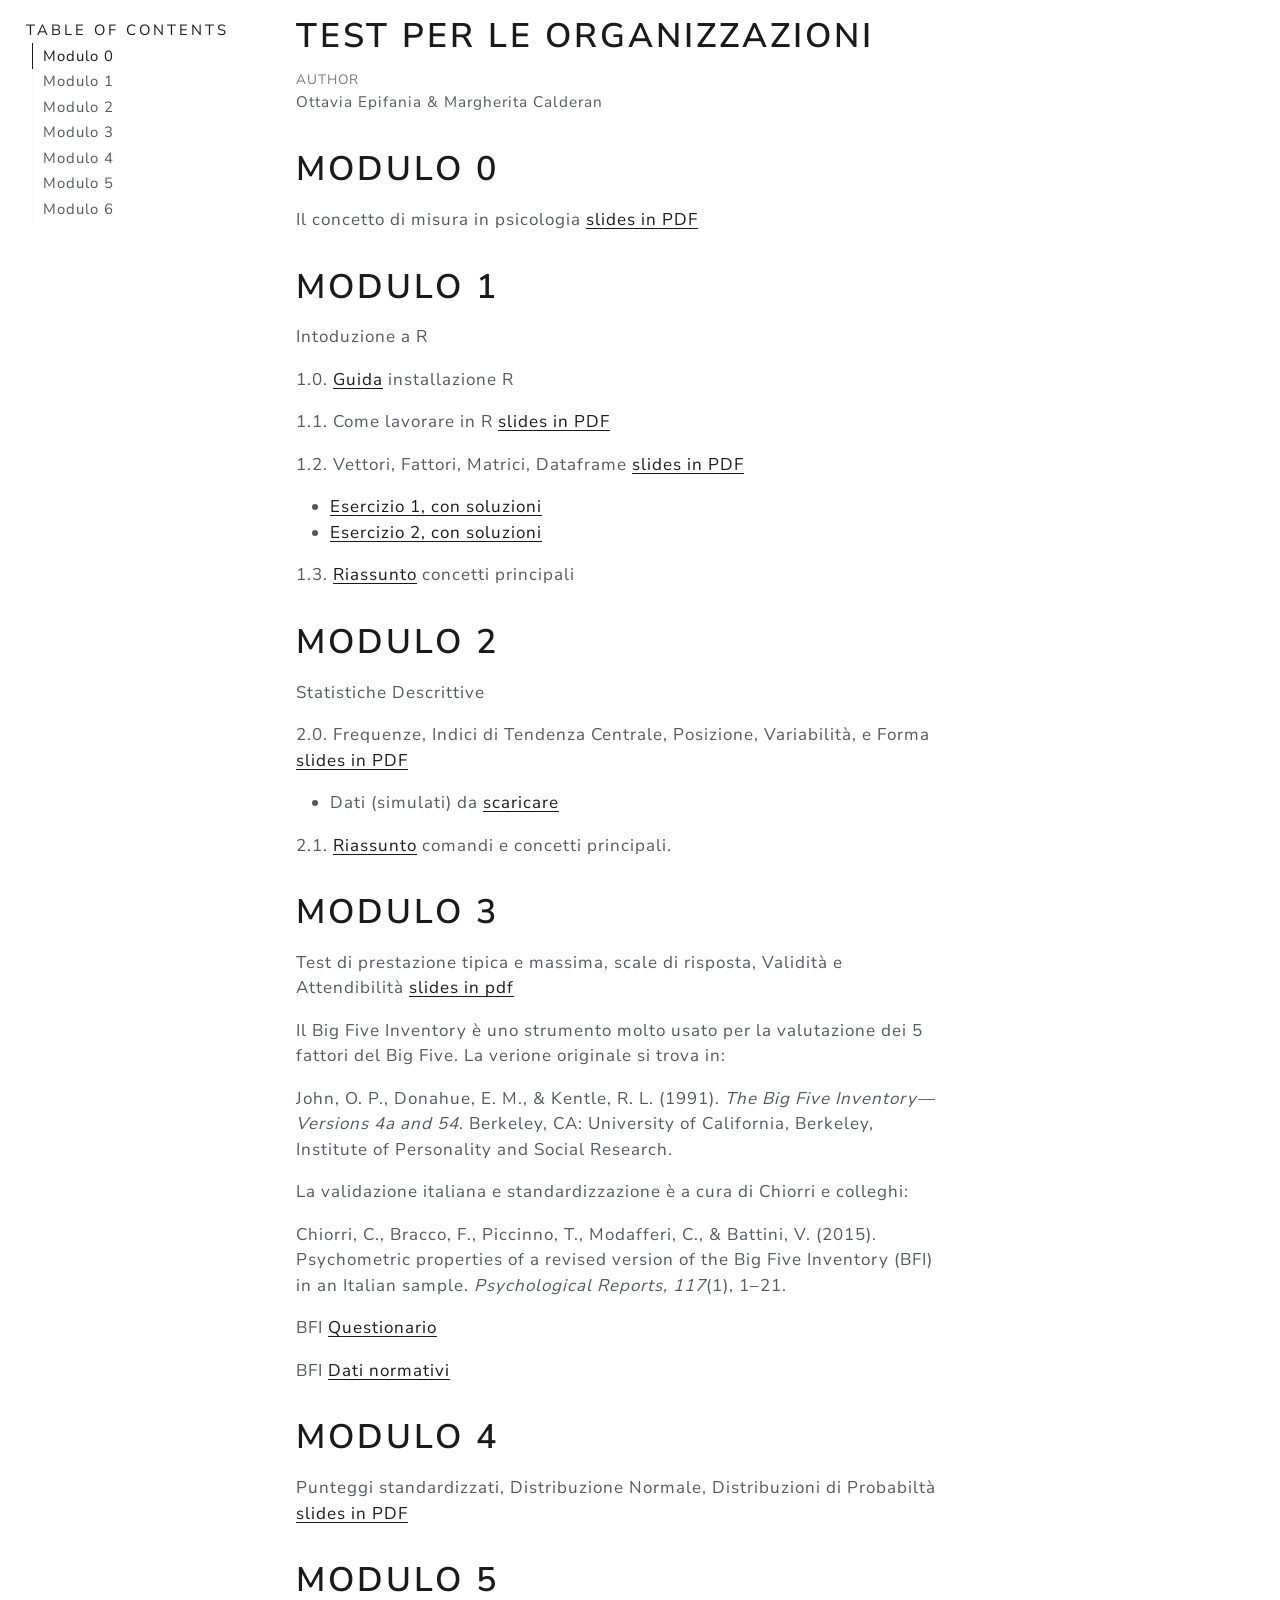
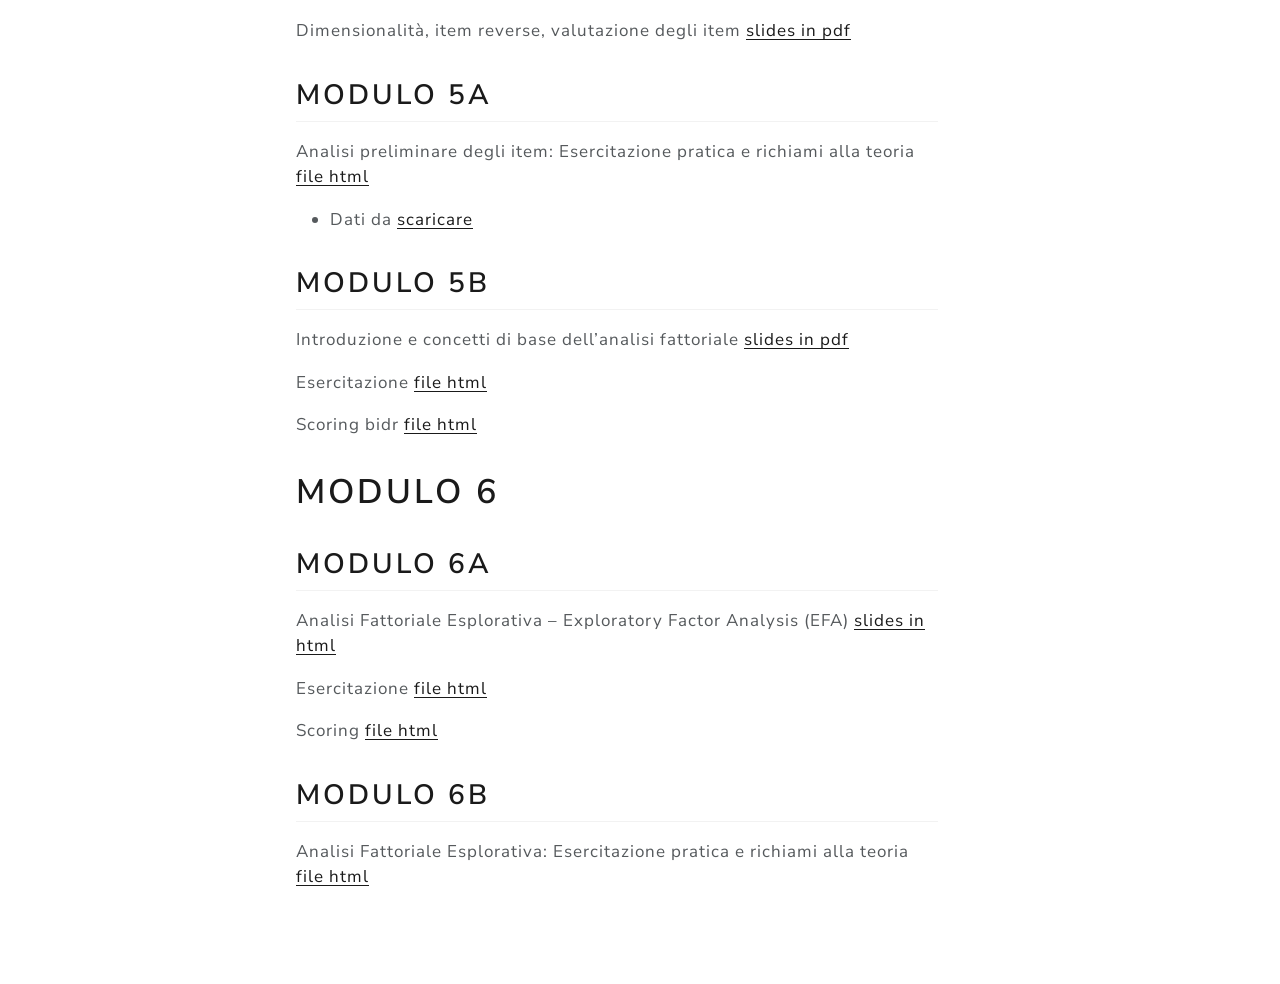
==== index.html @ 5f412c74 "add les 06b" ====
<!DOCTYPE html>
<html xmlns="http://www.w3.org/1999/xhtml" lang="en" xml:lang="en"><head>

<meta charset="utf-8">
<meta name="generator" content="quarto-1.7.32">

<meta name="viewport" content="width=device-width, initial-scale=1.0, user-scalable=yes">

<meta name="author" content="Ottavia Epifania &amp; Margherita Calderan">

<title>Test per le organizzazioni</title>
<style>
code{white-space: pre-wrap;}
span.smallcaps{font-variant: small-caps;}
div.columns{display: flex; gap: min(4vw, 1.5em);}
div.column{flex: auto; overflow-x: auto;}
div.hanging-indent{margin-left: 1.5em; text-indent: -1.5em;}
ul.task-list{list-style: none;}
ul.task-list li input[type="checkbox"] {
width: 0.8em;
margin: 0 0.8em 0.2em -1em;  vertical-align: middle;
}
</style>


<script>/*!
 * clipboard.js v2.0.11
 * https://clipboardjs.com/
 *
 * Licensed MIT © Zeno Rocha
 */
!function(t,e){"object"==typeof exports&&"object"==typeof module?module.exports=e():"function"==typeof define&&define.amd?define([],e):"object"==typeof exports?exports.ClipboardJS=e():t.ClipboardJS=e()}(this,function(){return n={686:function(t,e,n){"use strict";n.d(e,{default:function(){return b}});var e=n(279),i=n.n(e),e=n(370),u=n.n(e),e=n(817),r=n.n(e);function c(t){try{return document.execCommand(t)}catch(t){return}}var a=function(t){t=r()(t);return c("cut"),t};function o(t,e){var n,o,t=(n=t,o="rtl"===document.documentElement.getAttribute("dir"),(t=document.createElement("textarea")).style.fontSize="12pt",t.style.border="0",t.style.padding="0",t.style.margin="0",t.style.position="absolute",t.style[o?"right":"left"]="-9999px",o=window.pageYOffset||document.documentElement.scrollTop,t.style.top="".concat(o,"px"),t.setAttribute("readonly",""),t.value=n,t);return e.container.appendChild(t),e=r()(t),c("copy"),t.remove(),e}var f=function(t){var e=1<arguments.length&&void 0!==arguments[1]?arguments[1]:{container:document.body},n="";return"string"==typeof t?n=o(t,e):t instanceof HTMLInputElement&&!["text","search","url","tel","password"].includes(null==t?void 0:t.type)?n=o(t.value,e):(n=r()(t),c("copy")),n};function l(t){return(l="function"==typeof Symbol&&"symbol"==typeof Symbol.iterator?function(t){return typeof t}:function(t){return t&&"function"==typeof Symbol&&t.constructor===Symbol&&t!==Symbol.prototype?"symbol":typeof t})(t)}var s=function(){var t=0<arguments.length&&void 0!==arguments[0]?arguments[0]:{},e=t.action,n=void 0===e?"copy":e,o=t.container,e=t.target,t=t.text;if("copy"!==n&&"cut"!==n)throw new Error('Invalid "action" value, use either "copy" or "cut"');if(void 0!==e){if(!e||"object"!==l(e)||1!==e.nodeType)throw new Error('Invalid "target" value, use a valid Element');if("copy"===n&&e.hasAttribute("disabled"))throw new Error('Invalid "target" attribute. Please use "readonly" instead of "disabled" attribute');if("cut"===n&&(e.hasAttribute("readonly")||e.hasAttribute("disabled")))throw new Error('Invalid "target" attribute. You can\'t cut text from elements with "readonly" or "disabled" attributes')}return t?f(t,{container:o}):e?"cut"===n?a(e):f(e,{container:o}):void 0};function p(t){return(p="function"==typeof Symbol&&"symbol"==typeof Symbol.iterator?function(t){return typeof t}:function(t){return t&&"function"==typeof Symbol&&t.constructor===Symbol&&t!==Symbol.prototype?"symbol":typeof t})(t)}function d(t,e){for(var n=0;n<e.length;n++){var o=e[n];o.enumerable=o.enumerable||!1,o.configurable=!0,"value"in o&&(o.writable=!0),Object.defineProperty(t,o.key,o)}}function y(t,e){return(y=Object.setPrototypeOf||function(t,e){return t.__proto__=e,t})(t,e)}function h(n){var o=function(){if("undefined"==typeof Reflect||!Reflect.construct)return!1;if(Reflect.construct.sham)return!1;if("function"==typeof Proxy)return!0;try{return Date.prototype.toString.call(Reflect.construct(Date,[],function(){})),!0}catch(t){return!1}}();return function(){var t,e=v(n);return t=o?(t=v(this).constructor,Reflect.construct(e,arguments,t)):e.apply(this,arguments),e=this,!(t=t)||"object"!==p(t)&&"function"!=typeof t?function(t){if(void 0!==t)return t;throw new ReferenceError("this hasn't been initialised - super() hasn't been called")}(e):t}}function v(t){return(v=Object.setPrototypeOf?Object.getPrototypeOf:function(t){return t.__proto__||Object.getPrototypeOf(t)})(t)}function m(t,e){t="data-clipboard-".concat(t);if(e.hasAttribute(t))return e.getAttribute(t)}var b=function(){!function(t,e){if("function"!=typeof e&&null!==e)throw new TypeError("Super expression must either be null or a function");t.prototype=Object.create(e&&e.prototype,{constructor:{value:t,writable:!0,configurable:!0}}),e&&y(t,e)}(r,i());var t,e,n,o=h(r);function r(t,e){var n;return function(t){if(!(t instanceof r))throw new TypeError("Cannot call a class as a function")}(this),(n=o.call(this)).resolveOptions(e),n.listenClick(t),n}return t=r,n=[{key:"copy",value:function(t){var e=1<arguments.length&&void 0!==arguments[1]?arguments[1]:{container:document.body};return f(t,e)}},{key:"cut",value:function(t){return a(t)}},{key:"isSupported",value:function(){var t=0<arguments.length&&void 0!==arguments[0]?arguments[0]:["copy","cut"],t="string"==typeof t?[t]:t,e=!!document.queryCommandSupported;return t.forEach(function(t){e=e&&!!document.queryCommandSupported(t)}),e}}],(e=[{key:"resolveOptions",value:function(){var t=0<arguments.length&&void 0!==arguments[0]?arguments[0]:{};this.action="function"==typeof t.action?t.action:this.defaultAction,this.target="function"==typeof t.target?t.target:this.defaultTarget,this.text="function"==typeof t.text?t.text:this.defaultText,this.container="object"===p(t.container)?t.container:document.body}},{key:"listenClick",value:function(t){var e=this;this.listener=u()(t,"click",function(t){return e.onClick(t)})}},{key:"onClick",value:function(t){var e=t.delegateTarget||t.currentTarget,n=this.action(e)||"copy",t=s({action:n,container:this.container,target:this.target(e),text:this.text(e)});this.emit(t?"success":"error",{action:n,text:t,trigger:e,clearSelection:function(){e&&e.focus(),window.getSelection().removeAllRanges()}})}},{key:"defaultAction",value:function(t){return m("action",t)}},{key:"defaultTarget",value:function(t){t=m("target",t);if(t)return document.querySelector(t)}},{key:"defaultText",value:function(t){return m("text",t)}},{key:"destroy",value:function(){this.listener.destroy()}}])&&d(t.prototype,e),n&&d(t,n),r}()},828:function(t){var e;"undefined"==typeof Element||Element.prototype.matches||((e=Element.prototype).matches=e.matchesSelector||e.mozMatchesSelector||e.msMatchesSelector||e.oMatchesSelector||e.webkitMatchesSelector),t.exports=function(t,e){for(;t&&9!==t.nodeType;){if("function"==typeof t.matches&&t.matches(e))return t;t=t.parentNode}}},438:function(t,e,n){var u=n(828);function i(t,e,n,o,r){var i=function(e,n,t,o){return function(t){t.delegateTarget=u(t.target,n),t.delegateTarget&&o.call(e,t)}}.apply(this,arguments);return t.addEventListener(n,i,r),{destroy:function(){t.removeEventListener(n,i,r)}}}t.exports=function(t,e,n,o,r){return"function"==typeof t.addEventListener?i.apply(null,arguments):"function"==typeof n?i.bind(null,document).apply(null,arguments):("string"==typeof t&&(t=document.querySelectorAll(t)),Array.prototype.map.call(t,function(t){return i(t,e,n,o,r)}))}},879:function(t,n){n.node=function(t){return void 0!==t&&t instanceof HTMLElement&&1===t.nodeType},n.nodeList=function(t){var e=Object.prototype.toString.call(t);return void 0!==t&&("[object NodeList]"===e||"[object HTMLCollection]"===e)&&"length"in t&&(0===t.length||n.node(t[0]))},n.string=function(t){return"string"==typeof t||t instanceof String},n.fn=function(t){return"[object Function]"===Object.prototype.toString.call(t)}},370:function(t,e,n){var f=n(879),l=n(438);t.exports=function(t,e,n){if(!t&&!e&&!n)throw new Error("Missing required arguments");if(!f.string(e))throw new TypeError("Second argument must be a String");if(!f.fn(n))throw new TypeError("Third argument must be a Function");if(f.node(t))return c=e,a=n,(u=t).addEventListener(c,a),{destroy:function(){u.removeEventListener(c,a)}};if(f.nodeList(t))return o=t,r=e,i=n,Array.prototype.forEach.call(o,function(t){t.addEventListener(r,i)}),{destroy:function(){Array.prototype.forEach.call(o,function(t){t.removeEventListener(r,i)})}};if(f.string(t))return t=t,e=e,n=n,l(document.body,t,e,n);throw new TypeError("First argument must be a String, HTMLElement, HTMLCollection, or NodeList");var o,r,i,u,c,a}},817:function(t){t.exports=function(t){var e,n="SELECT"===t.nodeName?(t.focus(),t.value):"INPUT"===t.nodeName||"TEXTAREA"===t.nodeName?((e=t.hasAttribute("readonly"))||t.setAttribute("readonly",""),t.select(),t.setSelectionRange(0,t.value.length),e||t.removeAttribute("readonly"),t.value):(t.hasAttribute("contenteditable")&&t.focus(),n=window.getSelection(),(e=document.createRange()).selectNodeContents(t),n.removeAllRanges(),n.addRange(e),n.toString());return n}},279:function(t){function e(){}e.prototype={on:function(t,e,n){var o=this.e||(this.e={});return(o[t]||(o[t]=[])).push({fn:e,ctx:n}),this},once:function(t,e,n){var o=this;function r(){o.off(t,r),e.apply(n,arguments)}return r._=e,this.on(t,r,n)},emit:function(t){for(var e=[].slice.call(arguments,1),n=((this.e||(this.e={}))[t]||[]).slice(),o=0,r=n.length;o<r;o++)n[o].fn.apply(n[o].ctx,e);return this},off:function(t,e){var n=this.e||(this.e={}),o=n[t],r=[];if(o&&e)for(var i=0,u=o.length;i<u;i++)o[i].fn!==e&&o[i].fn._!==e&&r.push(o[i]);return r.length?n[t]=r:delete n[t],this}},t.exports=e,t.exports.TinyEmitter=e}},r={},o.n=function(t){var e=t&&t.__esModule?function(){return t.default}:function(){return t};return o.d(e,{a:e}),e},o.d=function(t,e){for(var n in e)o.o(e,n)&&!o.o(t,n)&&Object.defineProperty(t,n,{enumerable:!0,get:e[n]})},o.o=function(t,e){return Object.prototype.hasOwnProperty.call(t,e)},o(686).default;function o(t){if(r[t])return r[t].exports;var e=r[t]={exports:{}};return n[t](e,e.exports,o),e.exports}var n,r});</script>
<script src="[data-uri]" type="module"></script>
<script src="[data-uri]" type="module"></script>
<script>/**
 * @popperjs/core v2.11.7 - MIT License
 */

!function(e,t){"object"==typeof exports&&"undefined"!=typeof module?t(exports):"function"==typeof define&&define.amd?define(["exports"],t):t((e="undefined"!=typeof globalThis?globalThis:e||self).Popper={})}(this,(function(e){"use strict";function t(e){if(null==e)return window;if("[object Window]"!==e.toString()){var t=e.ownerDocument;return t&&t.defaultView||window}return e}function n(e){return e instanceof t(e).Element||e instanceof Element}function r(e){return e instanceof t(e).HTMLElement||e instanceof HTMLElement}function o(e){return"undefined"!=typeof ShadowRoot&&(e instanceof t(e).ShadowRoot||e instanceof ShadowRoot)}var i=Math.max,a=Math.min,s=Math.round;function f(){var e=navigator.userAgentData;return null!=e&&e.brands&&Array.isArray(e.brands)?e.brands.map((function(e){return e.brand+"/"+e.version})).join(" "):navigator.userAgent}function c(){return!/^((?!chrome|android).)*safari/i.test(f())}function p(e,o,i){void 0===o&&(o=!1),void 0===i&&(i=!1);var a=e.getBoundingClientRect(),f=1,p=1;o&&r(e)&&(f=e.offsetWidth>0&&s(a.width)/e.offsetWidth||1,p=e.offsetHeight>0&&s(a.height)/e.offsetHeight||1);var u=(n(e)?t(e):window).visualViewport,l=!c()&&i,d=(a.left+(l&&u?u.offsetLeft:0))/f,h=(a.top+(l&&u?u.offsetTop:0))/p,m=a.width/f,v=a.height/p;return{width:m,height:v,top:h,right:d+m,bottom:h+v,left:d,x:d,y:h}}function u(e){var n=t(e);return{scrollLeft:n.pageXOffset,scrollTop:n.pageYOffset}}function l(e){return e?(e.nodeName||"").toLowerCase():null}function d(e){return((n(e)?e.ownerDocument:e.document)||window.document).documentElement}function h(e){return p(d(e)).left+u(e).scrollLeft}function m(e){return t(e).getComputedStyle(e)}function v(e){var t=m(e),n=t.overflow,r=t.overflowX,o=t.overflowY;return/auto|scroll|overlay|hidden/.test(n+o+r)}function y(e,n,o){void 0===o&&(o=!1);var i,a,f=r(n),c=r(n)&&function(e){var t=e.getBoundingClientRect(),n=s(t.width)/e.offsetWidth||1,r=s(t.height)/e.offsetHeight||1;return 1!==n||1!==r}(n),m=d(n),y=p(e,c,o),g={scrollLeft:0,scrollTop:0},b={x:0,y:0};return(f||!f&&!o)&&(("body"!==l(n)||v(m))&&(g=(i=n)!==t(i)&&r(i)?{scrollLeft:(a=i).scrollLeft,scrollTop:a.scrollTop}:u(i)),r(n)?((b=p(n,!0)).x+=n.clientLeft,b.y+=n.clientTop):m&&(b.x=h(m))),{x:y.left+g.scrollLeft-b.x,y:y.top+g.scrollTop-b.y,width:y.width,height:y.height}}function g(e){var t=p(e),n=e.offsetWidth,r=e.offsetHeight;return Math.abs(t.width-n)<=1&&(n=t.width),Math.abs(t.height-r)<=1&&(r=t.height),{x:e.offsetLeft,y:e.offsetTop,width:n,height:r}}function b(e){return"html"===l(e)?e:e.assignedSlot||e.parentNode||(o(e)?e.host:null)||d(e)}function x(e){return["html","body","#document"].indexOf(l(e))>=0?e.ownerDocument.body:r(e)&&v(e)?e:x(b(e))}function w(e,n){var r;void 0===n&&(n=[]);var o=x(e),i=o===(null==(r=e.ownerDocument)?void 0:r.body),a=t(o),s=i?[a].concat(a.visualViewport||[],v(o)?o:[]):o,f=n.concat(s);return i?f:f.concat(w(b(s)))}function O(e){return["table","td","th"].indexOf(l(e))>=0}function j(e){return r(e)&&"fixed"!==m(e).position?e.offsetParent:null}function E(e){for(var n=t(e),i=j(e);i&&O(i)&&"static"===m(i).position;)i=j(i);return i&&("html"===l(i)||"body"===l(i)&&"static"===m(i).position)?n:i||function(e){var t=/firefox/i.test(f());if(/Trident/i.test(f())&&r(e)&&"fixed"===m(e).position)return null;var n=b(e);for(o(n)&&(n=n.host);r(n)&&["html","body"].indexOf(l(n))<0;){var i=m(n);if("none"!==i.transform||"none"!==i.perspective||"paint"===i.contain||-1!==["transform","perspective"].indexOf(i.willChange)||t&&"filter"===i.willChange||t&&i.filter&&"none"!==i.filter)return n;n=n.parentNode}return null}(e)||n}var D="top",A="bottom",L="right",P="left",M="auto",k=[D,A,L,P],W="start",B="end",H="viewport",T="popper",R=k.reduce((function(e,t){return e.concat([t+"-"+W,t+"-"+B])}),[]),S=[].concat(k,[M]).reduce((function(e,t){return e.concat([t,t+"-"+W,t+"-"+B])}),[]),V=["beforeRead","read","afterRead","beforeMain","main","afterMain","beforeWrite","write","afterWrite"];function q(e){var t=new Map,n=new Set,r=[];function o(e){n.add(e.name),[].concat(e.requires||[],e.requiresIfExists||[]).forEach((function(e){if(!n.has(e)){var r=t.get(e);r&&o(r)}})),r.push(e)}return e.forEach((function(e){t.set(e.name,e)})),e.forEach((function(e){n.has(e.name)||o(e)})),r}function C(e){return e.split("-")[0]}function N(e,t){var n=t.getRootNode&&t.getRootNode();if(e.contains(t))return!0;if(n&&o(n)){var r=t;do{if(r&&e.isSameNode(r))return!0;r=r.parentNode||r.host}while(r)}return!1}function I(e){return Object.assign({},e,{left:e.x,top:e.y,right:e.x+e.width,bottom:e.y+e.height})}function _(e,r,o){return r===H?I(function(e,n){var r=t(e),o=d(e),i=r.visualViewport,a=o.clientWidth,s=o.clientHeight,f=0,p=0;if(i){a=i.width,s=i.height;var u=c();(u||!u&&"fixed"===n)&&(f=i.offsetLeft,p=i.offsetTop)}return{width:a,height:s,x:f+h(e),y:p}}(e,o)):n(r)?function(e,t){var n=p(e,!1,"fixed"===t);return n.top=n.top+e.clientTop,n.left=n.left+e.clientLeft,n.bottom=n.top+e.clientHeight,n.right=n.left+e.clientWidth,n.width=e.clientWidth,n.height=e.clientHeight,n.x=n.left,n.y=n.top,n}(r,o):I(function(e){var t,n=d(e),r=u(e),o=null==(t=e.ownerDocument)?void 0:t.body,a=i(n.scrollWidth,n.clientWidth,o?o.scrollWidth:0,o?o.clientWidth:0),s=i(n.scrollHeight,n.clientHeight,o?o.scrollHeight:0,o?o.clientHeight:0),f=-r.scrollLeft+h(e),c=-r.scrollTop;return"rtl"===m(o||n).direction&&(f+=i(n.clientWidth,o?o.clientWidth:0)-a),{width:a,height:s,x:f,y:c}}(d(e)))}function F(e,t,o,s){var f="clippingParents"===t?function(e){var t=w(b(e)),o=["absolute","fixed"].indexOf(m(e).position)>=0&&r(e)?E(e):e;return n(o)?t.filter((function(e){return n(e)&&N(e,o)&&"body"!==l(e)})):[]}(e):[].concat(t),c=[].concat(f,[o]),p=c[0],u=c.reduce((function(t,n){var r=_(e,n,s);return t.top=i(r.top,t.top),t.right=a(r.right,t.right),t.bottom=a(r.bottom,t.bottom),t.left=i(r.left,t.left),t}),_(e,p,s));return u.width=u.right-u.left,u.height=u.bottom-u.top,u.x=u.left,u.y=u.top,u}function U(e){return e.split("-")[1]}function z(e){return["top","bottom"].indexOf(e)>=0?"x":"y"}function X(e){var t,n=e.reference,r=e.element,o=e.placement,i=o?C(o):null,a=o?U(o):null,s=n.x+n.width/2-r.width/2,f=n.y+n.height/2-r.height/2;switch(i){case D:t={x:s,y:n.y-r.height};break;case A:t={x:s,y:n.y+n.height};break;case L:t={x:n.x+n.width,y:f};break;case P:t={x:n.x-r.width,y:f};break;default:t={x:n.x,y:n.y}}var c=i?z(i):null;if(null!=c){var p="y"===c?"height":"width";switch(a){case W:t[c]=t[c]-(n[p]/2-r[p]/2);break;case B:t[c]=t[c]+(n[p]/2-r[p]/2)}}return t}function Y(e){return Object.assign({},{top:0,right:0,bottom:0,left:0},e)}function G(e,t){return t.reduce((function(t,n){return t[n]=e,t}),{})}function J(e,t){void 0===t&&(t={});var r=t,o=r.placement,i=void 0===o?e.placement:o,a=r.strategy,s=void 0===a?e.strategy:a,f=r.boundary,c=void 0===f?"clippingParents":f,u=r.rootBoundary,l=void 0===u?H:u,h=r.elementContext,m=void 0===h?T:h,v=r.altBoundary,y=void 0!==v&&v,g=r.padding,b=void 0===g?0:g,x=Y("number"!=typeof b?b:G(b,k)),w=m===T?"reference":T,O=e.rects.popper,j=e.elements[y?w:m],E=F(n(j)?j:j.contextElement||d(e.elements.popper),c,l,s),P=p(e.elements.reference),M=X({reference:P,element:O,strategy:"absolute",placement:i}),W=I(Object.assign({},O,M)),B=m===T?W:P,R={top:E.top-B.top+x.top,bottom:B.bottom-E.bottom+x.bottom,left:E.left-B.left+x.left,right:B.right-E.right+x.right},S=e.modifiersData.offset;if(m===T&&S){var V=S[i];Object.keys(R).forEach((function(e){var t=[L,A].indexOf(e)>=0?1:-1,n=[D,A].indexOf(e)>=0?"y":"x";R[e]+=V[n]*t}))}return R}var K={placement:"bottom",modifiers:[],strategy:"absolute"};function Q(){for(var e=arguments.length,t=new Array(e),n=0;n<e;n++)t[n]=arguments[n];return!t.some((function(e){return!(e&&"function"==typeof e.getBoundingClientRect)}))}function Z(e){void 0===e&&(e={});var t=e,r=t.defaultModifiers,o=void 0===r?[]:r,i=t.defaultOptions,a=void 0===i?K:i;return function(e,t,r){void 0===r&&(r=a);var i,s,f={placement:"bottom",orderedModifiers:[],options:Object.assign({},K,a),modifiersData:{},elements:{reference:e,popper:t},attributes:{},styles:{}},c=[],p=!1,u={state:f,setOptions:function(r){var i="function"==typeof r?r(f.options):r;l(),f.options=Object.assign({},a,f.options,i),f.scrollParents={reference:n(e)?w(e):e.contextElement?w(e.contextElement):[],popper:w(t)};var s,p,d=function(e){var t=q(e);return V.reduce((function(e,n){return e.concat(t.filter((function(e){return e.phase===n})))}),[])}((s=[].concat(o,f.options.modifiers),p=s.reduce((function(e,t){var n=e[t.name];return e[t.name]=n?Object.assign({},n,t,{options:Object.assign({},n.options,t.options),data:Object.assign({},n.data,t.data)}):t,e}),{}),Object.keys(p).map((function(e){return p[e]}))));return f.orderedModifiers=d.filter((function(e){return e.enabled})),f.orderedModifiers.forEach((function(e){var t=e.name,n=e.options,r=void 0===n?{}:n,o=e.effect;if("function"==typeof o){var i=o({state:f,name:t,instance:u,options:r}),a=function(){};c.push(i||a)}})),u.update()},forceUpdate:function(){if(!p){var e=f.elements,t=e.reference,n=e.popper;if(Q(t,n)){f.rects={reference:y(t,E(n),"fixed"===f.options.strategy),popper:g(n)},f.reset=!1,f.placement=f.options.placement,f.orderedModifiers.forEach((function(e){return f.modifiersData[e.name]=Object.assign({},e.data)}));for(var r=0;r<f.orderedModifiers.length;r++)if(!0!==f.reset){var o=f.orderedModifiers[r],i=o.fn,a=o.options,s=void 0===a?{}:a,c=o.name;"function"==typeof i&&(f=i({state:f,options:s,name:c,instance:u})||f)}else f.reset=!1,r=-1}}},update:(i=function(){return new Promise((function(e){u.forceUpdate(),e(f)}))},function(){return s||(s=new Promise((function(e){Promise.resolve().then((function(){s=void 0,e(i())}))}))),s}),destroy:function(){l(),p=!0}};if(!Q(e,t))return u;function l(){c.forEach((function(e){return e()})),c=[]}return u.setOptions(r).then((function(e){!p&&r.onFirstUpdate&&r.onFirstUpdate(e)})),u}}var $={passive:!0};var ee={name:"eventListeners",enabled:!0,phase:"write",fn:function(){},effect:function(e){var n=e.state,r=e.instance,o=e.options,i=o.scroll,a=void 0===i||i,s=o.resize,f=void 0===s||s,c=t(n.elements.popper),p=[].concat(n.scrollParents.reference,n.scrollParents.popper);return a&&p.forEach((function(e){e.addEventListener("scroll",r.update,$)})),f&&c.addEventListener("resize",r.update,$),function(){a&&p.forEach((function(e){e.removeEventListener("scroll",r.update,$)})),f&&c.removeEventListener("resize",r.update,$)}},data:{}};var te={name:"popperOffsets",enabled:!0,phase:"read",fn:function(e){var t=e.state,n=e.name;t.modifiersData[n]=X({reference:t.rects.reference,element:t.rects.popper,strategy:"absolute",placement:t.placement})},data:{}},ne={top:"auto",right:"auto",bottom:"auto",left:"auto"};function re(e){var n,r=e.popper,o=e.popperRect,i=e.placement,a=e.variation,f=e.offsets,c=e.position,p=e.gpuAcceleration,u=e.adaptive,l=e.roundOffsets,h=e.isFixed,v=f.x,y=void 0===v?0:v,g=f.y,b=void 0===g?0:g,x="function"==typeof l?l({x:y,y:b}):{x:y,y:b};y=x.x,b=x.y;var w=f.hasOwnProperty("x"),O=f.hasOwnProperty("y"),j=P,M=D,k=window;if(u){var W=E(r),H="clientHeight",T="clientWidth";if(W===t(r)&&"static"!==m(W=d(r)).position&&"absolute"===c&&(H="scrollHeight",T="scrollWidth"),W=W,i===D||(i===P||i===L)&&a===B)M=A,b-=(h&&W===k&&k.visualViewport?k.visualViewport.height:W[H])-o.height,b*=p?1:-1;if(i===P||(i===D||i===A)&&a===B)j=L,y-=(h&&W===k&&k.visualViewport?k.visualViewport.width:W[T])-o.width,y*=p?1:-1}var R,S=Object.assign({position:c},u&&ne),V=!0===l?function(e,t){var n=e.x,r=e.y,o=t.devicePixelRatio||1;return{x:s(n*o)/o||0,y:s(r*o)/o||0}}({x:y,y:b},t(r)):{x:y,y:b};return y=V.x,b=V.y,p?Object.assign({},S,((R={})[M]=O?"0":"",R[j]=w?"0":"",R.transform=(k.devicePixelRatio||1)<=1?"translate("+y+"px, "+b+"px)":"translate3d("+y+"px, "+b+"px, 0)",R)):Object.assign({},S,((n={})[M]=O?b+"px":"",n[j]=w?y+"px":"",n.transform="",n))}var oe={name:"computeStyles",enabled:!0,phase:"beforeWrite",fn:function(e){var t=e.state,n=e.options,r=n.gpuAcceleration,o=void 0===r||r,i=n.adaptive,a=void 0===i||i,s=n.roundOffsets,f=void 0===s||s,c={placement:C(t.placement),variation:U(t.placement),popper:t.elements.popper,popperRect:t.rects.popper,gpuAcceleration:o,isFixed:"fixed"===t.options.strategy};null!=t.modifiersData.popperOffsets&&(t.styles.popper=Object.assign({},t.styles.popper,re(Object.assign({},c,{offsets:t.modifiersData.popperOffsets,position:t.options.strategy,adaptive:a,roundOffsets:f})))),null!=t.modifiersData.arrow&&(t.styles.arrow=Object.assign({},t.styles.arrow,re(Object.assign({},c,{offsets:t.modifiersData.arrow,position:"absolute",adaptive:!1,roundOffsets:f})))),t.attributes.popper=Object.assign({},t.attributes.popper,{"data-popper-placement":t.placement})},data:{}};var ie={name:"applyStyles",enabled:!0,phase:"write",fn:function(e){var t=e.state;Object.keys(t.elements).forEach((function(e){var n=t.styles[e]||{},o=t.attributes[e]||{},i=t.elements[e];r(i)&&l(i)&&(Object.assign(i.style,n),Object.keys(o).forEach((function(e){var t=o[e];!1===t?i.removeAttribute(e):i.setAttribute(e,!0===t?"":t)})))}))},effect:function(e){var t=e.state,n={popper:{position:t.options.strategy,left:"0",top:"0",margin:"0"},arrow:{position:"absolute"},reference:{}};return Object.assign(t.elements.popper.style,n.popper),t.styles=n,t.elements.arrow&&Object.assign(t.elements.arrow.style,n.arrow),function(){Object.keys(t.elements).forEach((function(e){var o=t.elements[e],i=t.attributes[e]||{},a=Object.keys(t.styles.hasOwnProperty(e)?t.styles[e]:n[e]).reduce((function(e,t){return e[t]="",e}),{});r(o)&&l(o)&&(Object.assign(o.style,a),Object.keys(i).forEach((function(e){o.removeAttribute(e)})))}))}},requires:["computeStyles"]};var ae={name:"offset",enabled:!0,phase:"main",requires:["popperOffsets"],fn:function(e){var t=e.state,n=e.options,r=e.name,o=n.offset,i=void 0===o?[0,0]:o,a=S.reduce((function(e,n){return e[n]=function(e,t,n){var r=C(e),o=[P,D].indexOf(r)>=0?-1:1,i="function"==typeof n?n(Object.assign({},t,{placement:e})):n,a=i[0],s=i[1];return a=a||0,s=(s||0)*o,[P,L].indexOf(r)>=0?{x:s,y:a}:{x:a,y:s}}(n,t.rects,i),e}),{}),s=a[t.placement],f=s.x,c=s.y;null!=t.modifiersData.popperOffsets&&(t.modifiersData.popperOffsets.x+=f,t.modifiersData.popperOffsets.y+=c),t.modifiersData[r]=a}},se={left:"right",right:"left",bottom:"top",top:"bottom"};function fe(e){return e.replace(/left|right|bottom|top/g,(function(e){return se[e]}))}var ce={start:"end",end:"start"};function pe(e){return e.replace(/start|end/g,(function(e){return ce[e]}))}function ue(e,t){void 0===t&&(t={});var n=t,r=n.placement,o=n.boundary,i=n.rootBoundary,a=n.padding,s=n.flipVariations,f=n.allowedAutoPlacements,c=void 0===f?S:f,p=U(r),u=p?s?R:R.filter((function(e){return U(e)===p})):k,l=u.filter((function(e){return c.indexOf(e)>=0}));0===l.length&&(l=u);var d=l.reduce((function(t,n){return t[n]=J(e,{placement:n,boundary:o,rootBoundary:i,padding:a})[C(n)],t}),{});return Object.keys(d).sort((function(e,t){return d[e]-d[t]}))}var le={name:"flip",enabled:!0,phase:"main",fn:function(e){var t=e.state,n=e.options,r=e.name;if(!t.modifiersData[r]._skip){for(var o=n.mainAxis,i=void 0===o||o,a=n.altAxis,s=void 0===a||a,f=n.fallbackPlacements,c=n.padding,p=n.boundary,u=n.rootBoundary,l=n.altBoundary,d=n.flipVariations,h=void 0===d||d,m=n.allowedAutoPlacements,v=t.options.placement,y=C(v),g=f||(y===v||!h?[fe(v)]:function(e){if(C(e)===M)return[];var t=fe(e);return[pe(e),t,pe(t)]}(v)),b=[v].concat(g).reduce((function(e,n){return e.concat(C(n)===M?ue(t,{placement:n,boundary:p,rootBoundary:u,padding:c,flipVariations:h,allowedAutoPlacements:m}):n)}),[]),x=t.rects.reference,w=t.rects.popper,O=new Map,j=!0,E=b[0],k=0;k<b.length;k++){var B=b[k],H=C(B),T=U(B)===W,R=[D,A].indexOf(H)>=0,S=R?"width":"height",V=J(t,{placement:B,boundary:p,rootBoundary:u,altBoundary:l,padding:c}),q=R?T?L:P:T?A:D;x[S]>w[S]&&(q=fe(q));var N=fe(q),I=[];if(i&&I.push(V[H]<=0),s&&I.push(V[q]<=0,V[N]<=0),I.every((function(e){return e}))){E=B,j=!1;break}O.set(B,I)}if(j)for(var _=function(e){var t=b.find((function(t){var n=O.get(t);if(n)return n.slice(0,e).every((function(e){return e}))}));if(t)return E=t,"break"},F=h?3:1;F>0;F--){if("break"===_(F))break}t.placement!==E&&(t.modifiersData[r]._skip=!0,t.placement=E,t.reset=!0)}},requiresIfExists:["offset"],data:{_skip:!1}};function de(e,t,n){return i(e,a(t,n))}var he={name:"preventOverflow",enabled:!0,phase:"main",fn:function(e){var t=e.state,n=e.options,r=e.name,o=n.mainAxis,s=void 0===o||o,f=n.altAxis,c=void 0!==f&&f,p=n.boundary,u=n.rootBoundary,l=n.altBoundary,d=n.padding,h=n.tether,m=void 0===h||h,v=n.tetherOffset,y=void 0===v?0:v,b=J(t,{boundary:p,rootBoundary:u,padding:d,altBoundary:l}),x=C(t.placement),w=U(t.placement),O=!w,j=z(x),M="x"===j?"y":"x",k=t.modifiersData.popperOffsets,B=t.rects.reference,H=t.rects.popper,T="function"==typeof y?y(Object.assign({},t.rects,{placement:t.placement})):y,R="number"==typeof T?{mainAxis:T,altAxis:T}:Object.assign({mainAxis:0,altAxis:0},T),S=t.modifiersData.offset?t.modifiersData.offset[t.placement]:null,V={x:0,y:0};if(k){if(s){var q,N="y"===j?D:P,I="y"===j?A:L,_="y"===j?"height":"width",F=k[j],X=F+b[N],Y=F-b[I],G=m?-H[_]/2:0,K=w===W?B[_]:H[_],Q=w===W?-H[_]:-B[_],Z=t.elements.arrow,$=m&&Z?g(Z):{width:0,height:0},ee=t.modifiersData["arrow#persistent"]?t.modifiersData["arrow#persistent"].padding:{top:0,right:0,bottom:0,left:0},te=ee[N],ne=ee[I],re=de(0,B[_],$[_]),oe=O?B[_]/2-G-re-te-R.mainAxis:K-re-te-R.mainAxis,ie=O?-B[_]/2+G+re+ne+R.mainAxis:Q+re+ne+R.mainAxis,ae=t.elements.arrow&&E(t.elements.arrow),se=ae?"y"===j?ae.clientTop||0:ae.clientLeft||0:0,fe=null!=(q=null==S?void 0:S[j])?q:0,ce=F+ie-fe,pe=de(m?a(X,F+oe-fe-se):X,F,m?i(Y,ce):Y);k[j]=pe,V[j]=pe-F}if(c){var ue,le="x"===j?D:P,he="x"===j?A:L,me=k[M],ve="y"===M?"height":"width",ye=me+b[le],ge=me-b[he],be=-1!==[D,P].indexOf(x),xe=null!=(ue=null==S?void 0:S[M])?ue:0,we=be?ye:me-B[ve]-H[ve]-xe+R.altAxis,Oe=be?me+B[ve]+H[ve]-xe-R.altAxis:ge,je=m&&be?function(e,t,n){var r=de(e,t,n);return r>n?n:r}(we,me,Oe):de(m?we:ye,me,m?Oe:ge);k[M]=je,V[M]=je-me}t.modifiersData[r]=V}},requiresIfExists:["offset"]};var me={name:"arrow",enabled:!0,phase:"main",fn:function(e){var t,n=e.state,r=e.name,o=e.options,i=n.elements.arrow,a=n.modifiersData.popperOffsets,s=C(n.placement),f=z(s),c=[P,L].indexOf(s)>=0?"height":"width";if(i&&a){var p=function(e,t){return Y("number"!=typeof(e="function"==typeof e?e(Object.assign({},t.rects,{placement:t.placement})):e)?e:G(e,k))}(o.padding,n),u=g(i),l="y"===f?D:P,d="y"===f?A:L,h=n.rects.reference[c]+n.rects.reference[f]-a[f]-n.rects.popper[c],m=a[f]-n.rects.reference[f],v=E(i),y=v?"y"===f?v.clientHeight||0:v.clientWidth||0:0,b=h/2-m/2,x=p[l],w=y-u[c]-p[d],O=y/2-u[c]/2+b,j=de(x,O,w),M=f;n.modifiersData[r]=((t={})[M]=j,t.centerOffset=j-O,t)}},effect:function(e){var t=e.state,n=e.options.element,r=void 0===n?"[data-popper-arrow]":n;null!=r&&("string"!=typeof r||(r=t.elements.popper.querySelector(r)))&&N(t.elements.popper,r)&&(t.elements.arrow=r)},requires:["popperOffsets"],requiresIfExists:["preventOverflow"]};function ve(e,t,n){return void 0===n&&(n={x:0,y:0}),{top:e.top-t.height-n.y,right:e.right-t.width+n.x,bottom:e.bottom-t.height+n.y,left:e.left-t.width-n.x}}function ye(e){return[D,L,A,P].some((function(t){return e[t]>=0}))}var ge={name:"hide",enabled:!0,phase:"main",requiresIfExists:["preventOverflow"],fn:function(e){var t=e.state,n=e.name,r=t.rects.reference,o=t.rects.popper,i=t.modifiersData.preventOverflow,a=J(t,{elementContext:"reference"}),s=J(t,{altBoundary:!0}),f=ve(a,r),c=ve(s,o,i),p=ye(f),u=ye(c);t.modifiersData[n]={referenceClippingOffsets:f,popperEscapeOffsets:c,isReferenceHidden:p,hasPopperEscaped:u},t.attributes.popper=Object.assign({},t.attributes.popper,{"data-popper-reference-hidden":p,"data-popper-escaped":u})}},be=Z({defaultModifiers:[ee,te,oe,ie]}),xe=[ee,te,oe,ie,ae,le,he,me,ge],we=Z({defaultModifiers:xe});e.applyStyles=ie,e.arrow=me,e.computeStyles=oe,e.createPopper=we,e.createPopperLite=be,e.defaultModifiers=xe,e.detectOverflow=J,e.eventListeners=ee,e.flip=le,e.hide=ge,e.offset=ae,e.popperGenerator=Z,e.popperOffsets=te,e.preventOverflow=he,Object.defineProperty(e,"__esModule",{value:!0})}));

</script>
<script>!function(e,t){"object"==typeof exports&&"undefined"!=typeof module?module.exports=t(require("@popperjs/core")):"function"==typeof define&&define.amd?define(["@popperjs/core"],t):(e=e||self).tippy=t(e.Popper)}(this,(function(e){"use strict";var t={passive:!0,capture:!0},n=function(){return document.body};function r(e,t,n){if(Array.isArray(e)){var r=e[t];return null==r?Array.isArray(n)?n[t]:n:r}return e}function o(e,t){var n={}.toString.call(e);return 0===n.indexOf("[object")&&n.indexOf(t+"]")>-1}function i(e,t){return"function"==typeof e?e.apply(void 0,t):e}function a(e,t){return 0===t?e:function(r){clearTimeout(n),n=setTimeout((function(){e(r)}),t)};var n}function s(e,t){var n=Object.assign({},e);return t.forEach((function(e){delete n[e]})),n}function u(e){return[].concat(e)}function c(e,t){-1===e.indexOf(t)&&e.push(t)}function p(e){return e.split("-")[0]}function f(e){return[].slice.call(e)}function l(e){return Object.keys(e).reduce((function(t,n){return void 0!==e[n]&&(t[n]=e[n]),t}),{})}function d(){return document.createElement("div")}function v(e){return["Element","Fragment"].some((function(t){return o(e,t)}))}function m(e){return o(e,"MouseEvent")}function g(e){return!(!e||!e._tippy||e._tippy.reference!==e)}function h(e){return v(e)?[e]:function(e){return o(e,"NodeList")}(e)?f(e):Array.isArray(e)?e:f(document.querySelectorAll(e))}function b(e,t){e.forEach((function(e){e&&(e.style.transitionDuration=t+"ms")}))}function y(e,t){e.forEach((function(e){e&&e.setAttribute("data-state",t)}))}function w(e){var t,n=u(e)[0];return null!=n&&null!=(t=n.ownerDocument)&&t.body?n.ownerDocument:document}function E(e,t,n){var r=t+"EventListener";["transitionend","webkitTransitionEnd"].forEach((function(t){e[r](t,n)}))}function O(e,t){for(var n=t;n;){var r;if(e.contains(n))return!0;n=null==n.getRootNode||null==(r=n.getRootNode())?void 0:r.host}return!1}var x={isTouch:!1},C=0;function T(){x.isTouch||(x.isTouch=!0,window.performance&&document.addEventListener("mousemove",A))}function A(){var e=performance.now();e-C<20&&(x.isTouch=!1,document.removeEventListener("mousemove",A)),C=e}function L(){var e=document.activeElement;if(g(e)){var t=e._tippy;e.blur&&!t.state.isVisible&&e.blur()}}var D=!!("undefined"!=typeof window&&"undefined"!=typeof document)&&!!window.msCrypto,R=Object.assign({appendTo:n,aria:{content:"auto",expanded:"auto"},delay:0,duration:[300,250],getReferenceClientRect:null,hideOnClick:!0,ignoreAttributes:!1,interactive:!1,interactiveBorder:2,interactiveDebounce:0,moveTransition:"",offset:[0,10],onAfterUpdate:function(){},onBeforeUpdate:function(){},onCreate:function(){},onDestroy:function(){},onHidden:function(){},onHide:function(){},onMount:function(){},onShow:function(){},onShown:function(){},onTrigger:function(){},onUntrigger:function(){},onClickOutside:function(){},placement:"top",plugins:[],popperOptions:{},render:null,showOnCreate:!1,touch:!0,trigger:"mouseenter focus",triggerTarget:null},{animateFill:!1,followCursor:!1,inlinePositioning:!1,sticky:!1},{allowHTML:!1,animation:"fade",arrow:!0,content:"",inertia:!1,maxWidth:350,role:"tooltip",theme:"",zIndex:9999}),k=Object.keys(R);function P(e){var t=(e.plugins||[]).reduce((function(t,n){var r,o=n.name,i=n.defaultValue;o&&(t[o]=void 0!==e[o]?e[o]:null!=(r=R[o])?r:i);return t}),{});return Object.assign({},e,t)}function j(e,t){var n=Object.assign({},t,{content:i(t.content,[e])},t.ignoreAttributes?{}:function(e,t){return(t?Object.keys(P(Object.assign({},R,{plugins:t}))):k).reduce((function(t,n){var r=(e.getAttribute("data-tippy-"+n)||"").trim();if(!r)return t;if("content"===n)t[n]=r;else try{t[n]=JSON.parse(r)}catch(e){t[n]=r}return t}),{})}(e,t.plugins));return n.aria=Object.assign({},R.aria,n.aria),n.aria={expanded:"auto"===n.aria.expanded?t.interactive:n.aria.expanded,content:"auto"===n.aria.content?t.interactive?null:"describedby":n.aria.content},n}function M(e,t){e.innerHTML=t}function V(e){var t=d();return!0===e?t.className="tippy-arrow":(t.className="tippy-svg-arrow",v(e)?t.appendChild(e):M(t,e)),t}function I(e,t){v(t.content)?(M(e,""),e.appendChild(t.content)):"function"!=typeof t.content&&(t.allowHTML?M(e,t.content):e.textContent=t.content)}function S(e){var t=e.firstElementChild,n=f(t.children);return{box:t,content:n.find((function(e){return e.classList.contains("tippy-content")})),arrow:n.find((function(e){return e.classList.contains("tippy-arrow")||e.classList.contains("tippy-svg-arrow")})),backdrop:n.find((function(e){return e.classList.contains("tippy-backdrop")}))}}function N(e){var t=d(),n=d();n.className="tippy-box",n.setAttribute("data-state","hidden"),n.setAttribute("tabindex","-1");var r=d();function o(n,r){var o=S(t),i=o.box,a=o.content,s=o.arrow;r.theme?i.setAttribute("data-theme",r.theme):i.removeAttribute("data-theme"),"string"==typeof r.animation?i.setAttribute("data-animation",r.animation):i.removeAttribute("data-animation"),r.inertia?i.setAttribute("data-inertia",""):i.removeAttribute("data-inertia"),i.style.maxWidth="number"==typeof r.maxWidth?r.maxWidth+"px":r.maxWidth,r.role?i.setAttribute("role",r.role):i.removeAttribute("role"),n.content===r.content&&n.allowHTML===r.allowHTML||I(a,e.props),r.arrow?s?n.arrow!==r.arrow&&(i.removeChild(s),i.appendChild(V(r.arrow))):i.appendChild(V(r.arrow)):s&&i.removeChild(s)}return r.className="tippy-content",r.setAttribute("data-state","hidden"),I(r,e.props),t.appendChild(n),n.appendChild(r),o(e.props,e.props),{popper:t,onUpdate:o}}N.$$tippy=!0;var B=1,H=[],U=[];function _(o,s){var v,g,h,C,T,A,L,k,M=j(o,Object.assign({},R,P(l(s)))),V=!1,I=!1,N=!1,_=!1,F=[],W=a(we,M.interactiveDebounce),X=B++,Y=(k=M.plugins).filter((function(e,t){return k.indexOf(e)===t})),$={id:X,reference:o,popper:d(),popperInstance:null,props:M,state:{isEnabled:!0,isVisible:!1,isDestroyed:!1,isMounted:!1,isShown:!1},plugins:Y,clearDelayTimeouts:function(){clearTimeout(v),clearTimeout(g),cancelAnimationFrame(h)},setProps:function(e){if($.state.isDestroyed)return;ae("onBeforeUpdate",[$,e]),be();var t=$.props,n=j(o,Object.assign({},t,l(e),{ignoreAttributes:!0}));$.props=n,he(),t.interactiveDebounce!==n.interactiveDebounce&&(ce(),W=a(we,n.interactiveDebounce));t.triggerTarget&&!n.triggerTarget?u(t.triggerTarget).forEach((function(e){e.removeAttribute("aria-expanded")})):n.triggerTarget&&o.removeAttribute("aria-expanded");ue(),ie(),J&&J(t,n);$.popperInstance&&(Ce(),Ae().forEach((function(e){requestAnimationFrame(e._tippy.popperInstance.forceUpdate)})));ae("onAfterUpdate",[$,e])},setContent:function(e){$.setProps({content:e})},show:function(){var e=$.state.isVisible,t=$.state.isDestroyed,o=!$.state.isEnabled,a=x.isTouch&&!$.props.touch,s=r($.props.duration,0,R.duration);if(e||t||o||a)return;if(te().hasAttribute("disabled"))return;if(ae("onShow",[$],!1),!1===$.props.onShow($))return;$.state.isVisible=!0,ee()&&(z.style.visibility="visible");ie(),de(),$.state.isMounted||(z.style.transition="none");if(ee()){var u=re(),p=u.box,f=u.content;b([p,f],0)}A=function(){var e;if($.state.isVisible&&!_){if(_=!0,z.offsetHeight,z.style.transition=$.props.moveTransition,ee()&&$.props.animation){var t=re(),n=t.box,r=t.content;b([n,r],s),y([n,r],"visible")}se(),ue(),c(U,$),null==(e=$.popperInstance)||e.forceUpdate(),ae("onMount",[$]),$.props.animation&&ee()&&function(e,t){me(e,t)}(s,(function(){$.state.isShown=!0,ae("onShown",[$])}))}},function(){var e,t=$.props.appendTo,r=te();e=$.props.interactive&&t===n||"parent"===t?r.parentNode:i(t,[r]);e.contains(z)||e.appendChild(z);$.state.isMounted=!0,Ce()}()},hide:function(){var e=!$.state.isVisible,t=$.state.isDestroyed,n=!$.state.isEnabled,o=r($.props.duration,1,R.duration);if(e||t||n)return;if(ae("onHide",[$],!1),!1===$.props.onHide($))return;$.state.isVisible=!1,$.state.isShown=!1,_=!1,V=!1,ee()&&(z.style.visibility="hidden");if(ce(),ve(),ie(!0),ee()){var i=re(),a=i.box,s=i.content;$.props.animation&&(b([a,s],o),y([a,s],"hidden"))}se(),ue(),$.props.animation?ee()&&function(e,t){me(e,(function(){!$.state.isVisible&&z.parentNode&&z.parentNode.contains(z)&&t()}))}(o,$.unmount):$.unmount()},hideWithInteractivity:function(e){ne().addEventListener("mousemove",W),c(H,W),W(e)},enable:function(){$.state.isEnabled=!0},disable:function(){$.hide(),$.state.isEnabled=!1},unmount:function(){$.state.isVisible&&$.hide();if(!$.state.isMounted)return;Te(),Ae().forEach((function(e){e._tippy.unmount()})),z.parentNode&&z.parentNode.removeChild(z);U=U.filter((function(e){return e!==$})),$.state.isMounted=!1,ae("onHidden",[$])},destroy:function(){if($.state.isDestroyed)return;$.clearDelayTimeouts(),$.unmount(),be(),delete o._tippy,$.state.isDestroyed=!0,ae("onDestroy",[$])}};if(!M.render)return $;var q=M.render($),z=q.popper,J=q.onUpdate;z.setAttribute("data-tippy-root",""),z.id="tippy-"+$.id,$.popper=z,o._tippy=$,z._tippy=$;var G=Y.map((function(e){return e.fn($)})),K=o.hasAttribute("aria-expanded");return he(),ue(),ie(),ae("onCreate",[$]),M.showOnCreate&&Le(),z.addEventListener("mouseenter",(function(){$.props.interactive&&$.state.isVisible&&$.clearDelayTimeouts()})),z.addEventListener("mouseleave",(function(){$.props.interactive&&$.props.trigger.indexOf("mouseenter")>=0&&ne().addEventListener("mousemove",W)})),$;function Q(){var e=$.props.touch;return Array.isArray(e)?e:[e,0]}function Z(){return"hold"===Q()[0]}function ee(){var e;return!(null==(e=$.props.render)||!e.$$tippy)}function te(){return L||o}function ne(){var e=te().parentNode;return e?w(e):document}function re(){return S(z)}function oe(e){return $.state.isMounted&&!$.state.isVisible||x.isTouch||C&&"focus"===C.type?0:r($.props.delay,e?0:1,R.delay)}function ie(e){void 0===e&&(e=!1),z.style.pointerEvents=$.props.interactive&&!e?"":"none",z.style.zIndex=""+$.props.zIndex}function ae(e,t,n){var r;(void 0===n&&(n=!0),G.forEach((function(n){n[e]&&n[e].apply(n,t)})),n)&&(r=$.props)[e].apply(r,t)}function se(){var e=$.props.aria;if(e.content){var t="aria-"+e.content,n=z.id;u($.props.triggerTarget||o).forEach((function(e){var r=e.getAttribute(t);if($.state.isVisible)e.setAttribute(t,r?r+" "+n:n);else{var o=r&&r.replace(n,"").trim();o?e.setAttribute(t,o):e.removeAttribute(t)}}))}}function ue(){!K&&$.props.aria.expanded&&u($.props.triggerTarget||o).forEach((function(e){$.props.interactive?e.setAttribute("aria-expanded",$.state.isVisible&&e===te()?"true":"false"):e.removeAttribute("aria-expanded")}))}function ce(){ne().removeEventListener("mousemove",W),H=H.filter((function(e){return e!==W}))}function pe(e){if(!x.isTouch||!N&&"mousedown"!==e.type){var t=e.composedPath&&e.composedPath()[0]||e.target;if(!$.props.interactive||!O(z,t)){if(u($.props.triggerTarget||o).some((function(e){return O(e,t)}))){if(x.isTouch)return;if($.state.isVisible&&$.props.trigger.indexOf("click")>=0)return}else ae("onClickOutside",[$,e]);!0===$.props.hideOnClick&&($.clearDelayTimeouts(),$.hide(),I=!0,setTimeout((function(){I=!1})),$.state.isMounted||ve())}}}function fe(){N=!0}function le(){N=!1}function de(){var e=ne();e.addEventListener("mousedown",pe,!0),e.addEventListener("touchend",pe,t),e.addEventListener("touchstart",le,t),e.addEventListener("touchmove",fe,t)}function ve(){var e=ne();e.removeEventListener("mousedown",pe,!0),e.removeEventListener("touchend",pe,t),e.removeEventListener("touchstart",le,t),e.removeEventListener("touchmove",fe,t)}function me(e,t){var n=re().box;function r(e){e.target===n&&(E(n,"remove",r),t())}if(0===e)return t();E(n,"remove",T),E(n,"add",r),T=r}function ge(e,t,n){void 0===n&&(n=!1),u($.props.triggerTarget||o).forEach((function(r){r.addEventListener(e,t,n),F.push({node:r,eventType:e,handler:t,options:n})}))}function he(){var e;Z()&&(ge("touchstart",ye,{passive:!0}),ge("touchend",Ee,{passive:!0})),(e=$.props.trigger,e.split(/\s+/).filter(Boolean)).forEach((function(e){if("manual"!==e)switch(ge(e,ye),e){case"mouseenter":ge("mouseleave",Ee);break;case"focus":ge(D?"focusout":"blur",Oe);break;case"focusin":ge("focusout",Oe)}}))}function be(){F.forEach((function(e){var t=e.node,n=e.eventType,r=e.handler,o=e.options;t.removeEventListener(n,r,o)})),F=[]}function ye(e){var t,n=!1;if($.state.isEnabled&&!xe(e)&&!I){var r="focus"===(null==(t=C)?void 0:t.type);C=e,L=e.currentTarget,ue(),!$.state.isVisible&&m(e)&&H.forEach((function(t){return t(e)})),"click"===e.type&&($.props.trigger.indexOf("mouseenter")<0||V)&&!1!==$.props.hideOnClick&&$.state.isVisible?n=!0:Le(e),"click"===e.type&&(V=!n),n&&!r&&De(e)}}function we(e){var t=e.target,n=te().contains(t)||z.contains(t);"mousemove"===e.type&&n||function(e,t){var n=t.clientX,r=t.clientY;return e.every((function(e){var t=e.popperRect,o=e.popperState,i=e.props.interactiveBorder,a=p(o.placement),s=o.modifiersData.offset;if(!s)return!0;var u="bottom"===a?s.top.y:0,c="top"===a?s.bottom.y:0,f="right"===a?s.left.x:0,l="left"===a?s.right.x:0,d=t.top-r+u>i,v=r-t.bottom-c>i,m=t.left-n+f>i,g=n-t.right-l>i;return d||v||m||g}))}(Ae().concat(z).map((function(e){var t,n=null==(t=e._tippy.popperInstance)?void 0:t.state;return n?{popperRect:e.getBoundingClientRect(),popperState:n,props:M}:null})).filter(Boolean),e)&&(ce(),De(e))}function Ee(e){xe(e)||$.props.trigger.indexOf("click")>=0&&V||($.props.interactive?$.hideWithInteractivity(e):De(e))}function Oe(e){$.props.trigger.indexOf("focusin")<0&&e.target!==te()||$.props.interactive&&e.relatedTarget&&z.contains(e.relatedTarget)||De(e)}function xe(e){return!!x.isTouch&&Z()!==e.type.indexOf("touch")>=0}function Ce(){Te();var t=$.props,n=t.popperOptions,r=t.placement,i=t.offset,a=t.getReferenceClientRect,s=t.moveTransition,u=ee()?S(z).arrow:null,c=a?{getBoundingClientRect:a,contextElement:a.contextElement||te()}:o,p=[{name:"offset",options:{offset:i}},{name:"preventOverflow",options:{padding:{top:2,bottom:2,left:5,right:5}}},{name:"flip",options:{padding:5}},{name:"computeStyles",options:{adaptive:!s}},{name:"$$tippy",enabled:!0,phase:"beforeWrite",requires:["computeStyles"],fn:function(e){var t=e.state;if(ee()){var n=re().box;["placement","reference-hidden","escaped"].forEach((function(e){"placement"===e?n.setAttribute("data-placement",t.placement):t.attributes.popper["data-popper-"+e]?n.setAttribute("data-"+e,""):n.removeAttribute("data-"+e)})),t.attributes.popper={}}}}];ee()&&u&&p.push({name:"arrow",options:{element:u,padding:3}}),p.push.apply(p,(null==n?void 0:n.modifiers)||[]),$.popperInstance=e.createPopper(c,z,Object.assign({},n,{placement:r,onFirstUpdate:A,modifiers:p}))}function Te(){$.popperInstance&&($.popperInstance.destroy(),$.popperInstance=null)}function Ae(){return f(z.querySelectorAll("[data-tippy-root]"))}function Le(e){$.clearDelayTimeouts(),e&&ae("onTrigger",[$,e]),de();var t=oe(!0),n=Q(),r=n[0],o=n[1];x.isTouch&&"hold"===r&&o&&(t=o),t?v=setTimeout((function(){$.show()}),t):$.show()}function De(e){if($.clearDelayTimeouts(),ae("onUntrigger",[$,e]),$.state.isVisible){if(!($.props.trigger.indexOf("mouseenter")>=0&&$.props.trigger.indexOf("click")>=0&&["mouseleave","mousemove"].indexOf(e.type)>=0&&V)){var t=oe(!1);t?g=setTimeout((function(){$.state.isVisible&&$.hide()}),t):h=requestAnimationFrame((function(){$.hide()}))}}else ve()}}function F(e,n){void 0===n&&(n={});var r=R.plugins.concat(n.plugins||[]);document.addEventListener("touchstart",T,t),window.addEventListener("blur",L);var o=Object.assign({},n,{plugins:r}),i=h(e).reduce((function(e,t){var n=t&&_(t,o);return n&&e.push(n),e}),[]);return v(e)?i[0]:i}F.defaultProps=R,F.setDefaultProps=function(e){Object.keys(e).forEach((function(t){R[t]=e[t]}))},F.currentInput=x;var W=Object.assign({},e.applyStyles,{effect:function(e){var t=e.state,n={popper:{position:t.options.strategy,left:"0",top:"0",margin:"0"},arrow:{position:"absolute"},reference:{}};Object.assign(t.elements.popper.style,n.popper),t.styles=n,t.elements.arrow&&Object.assign(t.elements.arrow.style,n.arrow)}}),X={mouseover:"mouseenter",focusin:"focus",click:"click"};var Y={name:"animateFill",defaultValue:!1,fn:function(e){var t;if(null==(t=e.props.render)||!t.$$tippy)return{};var n=S(e.popper),r=n.box,o=n.content,i=e.props.animateFill?function(){var e=d();return e.className="tippy-backdrop",y([e],"hidden"),e}():null;return{onCreate:function(){i&&(r.insertBefore(i,r.firstElementChild),r.setAttribute("data-animatefill",""),r.style.overflow="hidden",e.setProps({arrow:!1,animation:"shift-away"}))},onMount:function(){if(i){var e=r.style.transitionDuration,t=Number(e.replace("ms",""));o.style.transitionDelay=Math.round(t/10)+"ms",i.style.transitionDuration=e,y([i],"visible")}},onShow:function(){i&&(i.style.transitionDuration="0ms")},onHide:function(){i&&y([i],"hidden")}}}};var $={clientX:0,clientY:0},q=[];function z(e){var t=e.clientX,n=e.clientY;$={clientX:t,clientY:n}}var J={name:"followCursor",defaultValue:!1,fn:function(e){var t=e.reference,n=w(e.props.triggerTarget||t),r=!1,o=!1,i=!0,a=e.props;function s(){return"initial"===e.props.followCursor&&e.state.isVisible}function u(){n.addEventListener("mousemove",f)}function c(){n.removeEventListener("mousemove",f)}function p(){r=!0,e.setProps({getReferenceClientRect:null}),r=!1}function f(n){var r=!n.target||t.contains(n.target),o=e.props.followCursor,i=n.clientX,a=n.clientY,s=t.getBoundingClientRect(),u=i-s.left,c=a-s.top;!r&&e.props.interactive||e.setProps({getReferenceClientRect:function(){var e=t.getBoundingClientRect(),n=i,r=a;"initial"===o&&(n=e.left+u,r=e.top+c);var s="horizontal"===o?e.top:r,p="vertical"===o?e.right:n,f="horizontal"===o?e.bottom:r,l="vertical"===o?e.left:n;return{width:p-l,height:f-s,top:s,right:p,bottom:f,left:l}}})}function l(){e.props.followCursor&&(q.push({instance:e,doc:n}),function(e){e.addEventListener("mousemove",z)}(n))}function d(){0===(q=q.filter((function(t){return t.instance!==e}))).filter((function(e){return e.doc===n})).length&&function(e){e.removeEventListener("mousemove",z)}(n)}return{onCreate:l,onDestroy:d,onBeforeUpdate:function(){a=e.props},onAfterUpdate:function(t,n){var i=n.followCursor;r||void 0!==i&&a.followCursor!==i&&(d(),i?(l(),!e.state.isMounted||o||s()||u()):(c(),p()))},onMount:function(){e.props.followCursor&&!o&&(i&&(f($),i=!1),s()||u())},onTrigger:function(e,t){m(t)&&($={clientX:t.clientX,clientY:t.clientY}),o="focus"===t.type},onHidden:function(){e.props.followCursor&&(p(),c(),i=!0)}}}};var G={name:"inlinePositioning",defaultValue:!1,fn:function(e){var t,n=e.reference;var r=-1,o=!1,i=[],a={name:"tippyInlinePositioning",enabled:!0,phase:"afterWrite",fn:function(o){var a=o.state;e.props.inlinePositioning&&(-1!==i.indexOf(a.placement)&&(i=[]),t!==a.placement&&-1===i.indexOf(a.placement)&&(i.push(a.placement),e.setProps({getReferenceClientRect:function(){return function(e){return function(e,t,n,r){if(n.length<2||null===e)return t;if(2===n.length&&r>=0&&n[0].left>n[1].right)return n[r]||t;switch(e){case"top":case"bottom":var o=n[0],i=n[n.length-1],a="top"===e,s=o.top,u=i.bottom,c=a?o.left:i.left,p=a?o.right:i.right;return{top:s,bottom:u,left:c,right:p,width:p-c,height:u-s};case"left":case"right":var f=Math.min.apply(Math,n.map((function(e){return e.left}))),l=Math.max.apply(Math,n.map((function(e){return e.right}))),d=n.filter((function(t){return"left"===e?t.left===f:t.right===l})),v=d[0].top,m=d[d.length-1].bottom;return{top:v,bottom:m,left:f,right:l,width:l-f,height:m-v};default:return t}}(p(e),n.getBoundingClientRect(),f(n.getClientRects()),r)}(a.placement)}})),t=a.placement)}};function s(){var t;o||(t=function(e,t){var n;return{popperOptions:Object.assign({},e.popperOptions,{modifiers:[].concat(((null==(n=e.popperOptions)?void 0:n.modifiers)||[]).filter((function(e){return e.name!==t.name})),[t])})}}(e.props,a),o=!0,e.setProps(t),o=!1)}return{onCreate:s,onAfterUpdate:s,onTrigger:function(t,n){if(m(n)){var o=f(e.reference.getClientRects()),i=o.find((function(e){return e.left-2<=n.clientX&&e.right+2>=n.clientX&&e.top-2<=n.clientY&&e.bottom+2>=n.clientY})),a=o.indexOf(i);r=a>-1?a:r}},onHidden:function(){r=-1}}}};var K={name:"sticky",defaultValue:!1,fn:function(e){var t=e.reference,n=e.popper;function r(t){return!0===e.props.sticky||e.props.sticky===t}var o=null,i=null;function a(){var s=r("reference")?(e.popperInstance?e.popperInstance.state.elements.reference:t).getBoundingClientRect():null,u=r("popper")?n.getBoundingClientRect():null;(s&&Q(o,s)||u&&Q(i,u))&&e.popperInstance&&e.popperInstance.update(),o=s,i=u,e.state.isMounted&&requestAnimationFrame(a)}return{onMount:function(){e.props.sticky&&a()}}}};function Q(e,t){return!e||!t||(e.top!==t.top||e.right!==t.right||e.bottom!==t.bottom||e.left!==t.left)}return F.setDefaultProps({plugins:[Y,J,G,K],render:N}),F.createSingleton=function(e,t){var n;void 0===t&&(t={});var r,o=e,i=[],a=[],c=t.overrides,p=[],f=!1;function l(){a=o.map((function(e){return u(e.props.triggerTarget||e.reference)})).reduce((function(e,t){return e.concat(t)}),[])}function v(){i=o.map((function(e){return e.reference}))}function m(e){o.forEach((function(t){e?t.enable():t.disable()}))}function g(e){return o.map((function(t){var n=t.setProps;return t.setProps=function(o){n(o),t.reference===r&&e.setProps(o)},function(){t.setProps=n}}))}function h(e,t){var n=a.indexOf(t);if(t!==r){r=t;var s=(c||[]).concat("content").reduce((function(e,t){return e[t]=o[n].props[t],e}),{});e.setProps(Object.assign({},s,{getReferenceClientRect:"function"==typeof s.getReferenceClientRect?s.getReferenceClientRect:function(){var e;return null==(e=i[n])?void 0:e.getBoundingClientRect()}}))}}m(!1),v(),l();var b={fn:function(){return{onDestroy:function(){m(!0)},onHidden:function(){r=null},onClickOutside:function(e){e.props.showOnCreate&&!f&&(f=!0,r=null)},onShow:function(e){e.props.showOnCreate&&!f&&(f=!0,h(e,i[0]))},onTrigger:function(e,t){h(e,t.currentTarget)}}}},y=F(d(),Object.assign({},s(t,["overrides"]),{plugins:[b].concat(t.plugins||[]),triggerTarget:a,popperOptions:Object.assign({},t.popperOptions,{modifiers:[].concat((null==(n=t.popperOptions)?void 0:n.modifiers)||[],[W])})})),w=y.show;y.show=function(e){if(w(),!r&&null==e)return h(y,i[0]);if(!r||null!=e){if("number"==typeof e)return i[e]&&h(y,i[e]);if(o.indexOf(e)>=0){var t=e.reference;return h(y,t)}return i.indexOf(e)>=0?h(y,e):void 0}},y.showNext=function(){var e=i[0];if(!r)return y.show(0);var t=i.indexOf(r);y.show(i[t+1]||e)},y.showPrevious=function(){var e=i[i.length-1];if(!r)return y.show(e);var t=i.indexOf(r),n=i[t-1]||e;y.show(n)};var E=y.setProps;return y.setProps=function(e){c=e.overrides||c,E(e)},y.setInstances=function(e){m(!0),p.forEach((function(e){return e()})),o=e,m(!1),v(),l(),p=g(y),y.setProps({triggerTarget:a})},p=g(y),y},F.delegate=function(e,n){var r=[],o=[],i=!1,a=n.target,c=s(n,["target"]),p=Object.assign({},c,{trigger:"manual",touch:!1}),f=Object.assign({touch:R.touch},c,{showOnCreate:!0}),l=F(e,p);function d(e){if(e.target&&!i){var t=e.target.closest(a);if(t){var r=t.getAttribute("data-tippy-trigger")||n.trigger||R.trigger;if(!t._tippy&&!("touchstart"===e.type&&"boolean"==typeof f.touch||"touchstart"!==e.type&&r.indexOf(X[e.type])<0)){var s=F(t,f);s&&(o=o.concat(s))}}}}function v(e,t,n,o){void 0===o&&(o=!1),e.addEventListener(t,n,o),r.push({node:e,eventType:t,handler:n,options:o})}return u(l).forEach((function(e){var n=e.destroy,a=e.enable,s=e.disable;e.destroy=function(e){void 0===e&&(e=!0),e&&o.forEach((function(e){e.destroy()})),o=[],r.forEach((function(e){var t=e.node,n=e.eventType,r=e.handler,o=e.options;t.removeEventListener(n,r,o)})),r=[],n()},e.enable=function(){a(),o.forEach((function(e){return e.enable()})),i=!1},e.disable=function(){s(),o.forEach((function(e){return e.disable()})),i=!0},function(e){var n=e.reference;v(n,"touchstart",d,t),v(n,"mouseover",d),v(n,"focusin",d),v(n,"click",d)}(e)})),l},F.hideAll=function(e){var t=void 0===e?{}:e,n=t.exclude,r=t.duration;U.forEach((function(e){var t=!1;if(n&&(t=g(n)?e.reference===n:e.popper===n.popper),!t){var o=e.props.duration;e.setProps({duration:r}),e.hide(),e.state.isDestroyed||e.setProps({duration:o})}}))},F.roundArrow='<svg width="16" height="6" xmlns="http://www.w3.org/2000/svg"><path d="M0 6s1.796-.013 4.67-3.615C5.851.9 6.93.006 8 0c1.07-.006 2.148.887 3.343 2.385C14.233 6.005 16 6 16 6H0z"></svg>',F}));

</script>
<script>// @license magnet:?xt=urn:btih:d3d9a9a6595521f9666a5e94cc830dab83b65699&dn=expat.txt Expat
//
// AnchorJS - v5.0.0 - 2023-01-18
// https://www.bryanbraun.com/anchorjs/
// Copyright (c) 2023 Bryan Braun; Licensed MIT
//
// @license magnet:?xt=urn:btih:d3d9a9a6595521f9666a5e94cc830dab83b65699&dn=expat.txt Expat
!function(A,e){"use strict";"function"==typeof define&&define.amd?define([],e):"object"==typeof module&&module.exports?module.exports=e():(A.AnchorJS=e(),A.anchors=new A.AnchorJS)}(globalThis,function(){"use strict";return function(A){function u(A){A.icon=Object.prototype.hasOwnProperty.call(A,"icon")?A.icon:"",A.visible=Object.prototype.hasOwnProperty.call(A,"visible")?A.visible:"hover",A.placement=Object.prototype.hasOwnProperty.call(A,"placement")?A.placement:"right",A.ariaLabel=Object.prototype.hasOwnProperty.call(A,"ariaLabel")?A.ariaLabel:"Anchor",A.class=Object.prototype.hasOwnProperty.call(A,"class")?A.class:"",A.base=Object.prototype.hasOwnProperty.call(A,"base")?A.base:"",A.truncate=Object.prototype.hasOwnProperty.call(A,"truncate")?Math.floor(A.truncate):64,A.titleText=Object.prototype.hasOwnProperty.call(A,"titleText")?A.titleText:""}function d(A){var e;if("string"==typeof A||A instanceof String)e=[].slice.call(document.querySelectorAll(A));else{if(!(Array.isArray(A)||A instanceof NodeList))throw new TypeError("The selector provided to AnchorJS was invalid.");e=[].slice.call(A)}return e}this.options=A||{},this.elements=[],u(this.options),this.add=function(A){var e,t,o,i,n,s,a,r,l,c,h,p=[];if(u(this.options),0!==(e=d(A=A||"h2, h3, h4, h5, h6")).length){for(null===document.head.querySelector("style.anchorjs")&&((A=document.createElement("style")).className="anchorjs",A.appendChild(document.createTextNode("")),void 0===(h=document.head.querySelector('[rel="stylesheet"],style'))?document.head.appendChild(A):document.head.insertBefore(A,h),A.sheet.insertRule(".anchorjs-link{opacity:0;text-decoration:none;-webkit-font-smoothing:antialiased;-moz-osx-font-smoothing:grayscale}",A.sheet.cssRules.length),A.sheet.insertRule(":hover>.anchorjs-link,.anchorjs-link:focus{opacity:1}",A.sheet.cssRules.length),A.sheet.insertRule("[data-anchorjs-icon]::after{content:attr(data-anchorjs-icon)}",A.sheet.cssRules.length),A.sheet.insertRule('@font-face{font-family:anchorjs-icons;src:url([data-uri]) format("truetype")}',A.sheet.cssRules.length)),h=document.querySelectorAll("[id]"),t=[].map.call(h,function(A){return A.id}),i=0;i<e.length;i++)if(this.hasAnchorJSLink(e[i]))p.push(i);else{if(e[i].hasAttribute("id"))o=e[i].getAttribute("id");else if(e[i].hasAttribute("data-anchor-id"))o=e[i].getAttribute("data-anchor-id");else{for(r=a=this.urlify(e[i].textContent),s=0;n=t.indexOf(r=void 0!==n?a+"-"+s:r),s+=1,-1!==n;);n=void 0,t.push(r),e[i].setAttribute("id",r),o=r}(l=document.createElement("a")).className="anchorjs-link "+this.options.class,l.setAttribute("aria-label",this.options.ariaLabel),l.setAttribute("data-anchorjs-icon",this.options.icon),this.options.titleText&&(l.title=this.options.titleText),c=document.querySelector("base")?window.location.pathname+window.location.search:"",c=this.options.base||c,l.href=c+"#"+o,"always"===this.options.visible&&(l.style.opacity="1"),""===this.options.icon&&(l.style.font="1em/1 anchorjs-icons","left"===this.options.placement)&&(l.style.lineHeight="inherit"),"left"===this.options.placement?(l.style.position="absolute",l.style.marginLeft="-1.25em",l.style.paddingRight=".25em",l.style.paddingLeft=".25em",e[i].insertBefore(l,e[i].firstChild)):(l.style.marginLeft=".1875em",l.style.paddingRight=".1875em",l.style.paddingLeft=".1875em",e[i].appendChild(l))}for(i=0;i<p.length;i++)e.splice(p[i]-i,1);this.elements=this.elements.concat(e)}return this},this.remove=function(A){for(var e,t,o=d(A),i=0;i<o.length;i++)(t=o[i].querySelector(".anchorjs-link"))&&(-1!==(e=this.elements.indexOf(o[i]))&&this.elements.splice(e,1),o[i].removeChild(t));return this},this.removeAll=function(){this.remove(this.elements)},this.urlify=function(A){var e=document.createElement("textarea");return e.innerHTML=A,A=e.value,this.options.truncate||u(this.options),A.trim().replace(/'/gi,"").replace(/[& +$,:;=?@"#{}|^~[`%!'<>\]./()*\\\n\t\b\v\u00A0]/g,"-").replace(/-{2,}/g,"-").substring(0,this.options.truncate).replace(/^-+|-+$/gm,"").toLowerCase()},this.hasAnchorJSLink=function(A){var e=A.firstChild&&-1<(" "+A.firstChild.className+" ").indexOf(" anchorjs-link "),A=A.lastChild&&-1<(" "+A.lastChild.className+" ").indexOf(" anchorjs-link ");return e||A||!1}}});
// @license-end</script>
<style type="text/css">.tippy-box[data-animation=fade][data-state=hidden]{opacity:0}[data-tippy-root]{max-width:calc(100vw - 10px)}.tippy-box{position:relative;background-color:#333;color:#fff;border-radius:4px;font-size:14px;line-height:1.4;white-space:normal;outline:0;transition-property:transform,visibility,opacity}.tippy-box[data-placement^=top]>.tippy-arrow{bottom:0}.tippy-box[data-placement^=top]>.tippy-arrow:before{bottom:-7px;left:0;border-width:8px 8px 0;border-top-color:initial;transform-origin:center top}.tippy-box[data-placement^=bottom]>.tippy-arrow{top:0}.tippy-box[data-placement^=bottom]>.tippy-arrow:before{top:-7px;left:0;border-width:0 8px 8px;border-bottom-color:initial;transform-origin:center bottom}.tippy-box[data-placement^=left]>.tippy-arrow{right:0}.tippy-box[data-placement^=left]>.tippy-arrow:before{border-width:8px 0 8px 8px;border-left-color:initial;right:-7px;transform-origin:center left}.tippy-box[data-placement^=right]>.tippy-arrow{left:0}.tippy-box[data-placement^=right]>.tippy-arrow:before{left:-7px;border-width:8px 8px 8px 0;border-right-color:initial;transform-origin:center right}.tippy-box[data-inertia][data-state=visible]{transition-timing-function:cubic-bezier(.54,1.5,.38,1.11)}.tippy-arrow{width:16px;height:16px;color:#333}.tippy-arrow:before{content:"";position:absolute;border-color:transparent;border-style:solid}.tippy-content{position:relative;padding:5px 9px;z-index:1}</style>
<link href="data:text/css,%0A%3Aroot%20%7B%0A%2D%2Dquarto%2Dhl%2Dot%2Dcolor%3A%20%23003B4F%3B%0A%2D%2Dquarto%2Dhl%2Dat%2Dcolor%3A%20%23657422%3B%0A%2D%2Dquarto%2Dhl%2Dss%2Dcolor%3A%20%2320794D%3B%0A%2D%2Dquarto%2Dhl%2Dan%2Dcolor%3A%20%235E5E5E%3B%0A%2D%2Dquarto%2Dhl%2Dfu%2Dcolor%3A%20%234758AB%3B%0A%2D%2Dquarto%2Dhl%2Dst%2Dcolor%3A%20%2320794D%3B%0A%2D%2Dquarto%2Dhl%2Dcf%2Dcolor%3A%20%23003B4F%3B%0A%2D%2Dquarto%2Dhl%2Dop%2Dcolor%3A%20%235E5E5E%3B%0A%2D%2Dquarto%2Dhl%2Der%2Dcolor%3A%20%23AD0000%3B%0A%2D%2Dquarto%2Dhl%2Dbn%2Dcolor%3A%20%23AD0000%3B%0A%2D%2Dquarto%2Dhl%2Dal%2Dcolor%3A%20%23AD0000%3B%0A%2D%2Dquarto%2Dhl%2Dva%2Dcolor%3A%20%23111111%3B%0A%2D%2Dquarto%2Dhl%2Dbu%2Dcolor%3A%20inherit%3B%0A%2D%2Dquarto%2Dhl%2Dex%2Dcolor%3A%20inherit%3B%0A%2D%2Dquarto%2Dhl%2Dpp%2Dcolor%3A%20%23AD0000%3B%0A%2D%2Dquarto%2Dhl%2Din%2Dcolor%3A%20%235E5E5E%3B%0A%2D%2Dquarto%2Dhl%2Dvs%2Dcolor%3A%20%2320794D%3B%0A%2D%2Dquarto%2Dhl%2Dwa%2Dcolor%3A%20%235E5E5E%3B%0A%2D%2Dquarto%2Dhl%2Ddo%2Dcolor%3A%20%235E5E5E%3B%0A%2D%2Dquarto%2Dhl%2Dim%2Dcolor%3A%20%2300769E%3B%0A%2D%2Dquarto%2Dhl%2Dch%2Dcolor%3A%20%2320794D%3B%0A%2D%2Dquarto%2Dhl%2Ddt%2Dcolor%3A%20%23AD0000%3B%0A%2D%2Dquarto%2Dhl%2Dfl%2Dcolor%3A%20%23AD0000%3B%0A%2D%2Dquarto%2Dhl%2Dco%2Dcolor%3A%20%235E5E5E%3B%0A%2D%2Dquarto%2Dhl%2Dcv%2Dcolor%3A%20%235E5E5E%3B%0A%2D%2Dquarto%2Dhl%2Dcn%2Dcolor%3A%20%238f5902%3B%0A%2D%2Dquarto%2Dhl%2Dsc%2Dcolor%3A%20%235E5E5E%3B%0A%2D%2Dquarto%2Dhl%2Ddv%2Dcolor%3A%20%23AD0000%3B%0A%2D%2Dquarto%2Dhl%2Dkw%2Dcolor%3A%20%23003B4F%3B%0A%7D%0A%0A%3Aroot%20%7B%0A%2D%2Dquarto%2Dfont%2Dmonospace%3A%20SFMono%2DRegular%2C%20Menlo%2C%20Monaco%2C%20Consolas%2C%20%22Liberation%20Mono%22%2C%20%22Courier%20New%22%2C%20monospace%3B%0A%7D%0A%0Apre%20%3E%20code%2EsourceCode%20%3E%20span%20%7B%0Acolor%3A%20%23003B4F%3B%0A%7D%0Acode%2EsourceCode%20%3E%20span%20%7B%0Acolor%3A%20%23003B4F%3B%0A%7D%0Adiv%2EsourceCode%2C%0Adiv%2EsourceCode%20pre%2EsourceCode%20%7B%0Acolor%3A%20%23003B4F%3B%0A%7D%0A%0Acode%20span%20%7B%0Acolor%3A%20%23003B4F%3B%0A%7D%0A%0Acode%20span%2Eal%20%7B%0Acolor%3A%20%23AD0000%3B%0Afont%2Dstyle%3A%20inherit%3B%0A%7D%0A%0Acode%20span%2Ean%20%7B%0Acolor%3A%20%235E5E5E%3B%0Afont%2Dstyle%3A%20inherit%3B%0A%7D%0A%0Acode%20span%2Eat%20%7B%0Acolor%3A%20%23657422%3B%0Afont%2Dstyle%3A%20inherit%3B%0A%7D%0A%0Acode%20span%2Ebn%20%7B%0Acolor%3A%20%23AD0000%3B%0Afont%2Dstyle%3A%20inherit%3B%0A%7D%0A%0Acode%20span%2Ebu%20%7B%0Afont%2Dstyle%3A%20inherit%3B%0A%7D%0A%0Acode%20span%2Ecf%20%7B%0Acolor%3A%20%23003B4F%3B%0Afont%2Dweight%3A%20bold%3B%0Afont%2Dstyle%3A%20inherit%3B%0A%7D%0A%0Acode%20span%2Ech%20%7B%0Acolor%3A%20%2320794D%3B%0Afont%2Dstyle%3A%20inherit%3B%0A%7D%0A%0Acode%20span%2Ecn%20%7B%0Acolor%3A%20%238f5902%3B%0Afont%2Dstyle%3A%20inherit%3B%0A%7D%0A%0Acode%20span%2Eco%20%7B%0Acolor%3A%20%235E5E5E%3B%0Afont%2Dstyle%3A%20inherit%3B%0A%7D%0A%0Acode%20span%2Ecv%20%7B%0Acolor%3A%20%235E5E5E%3B%0Afont%2Dstyle%3A%20italic%3B%0A%7D%0A%0Acode%20span%2Edo%20%7B%0Acolor%3A%20%235E5E5E%3B%0Afont%2Dstyle%3A%20italic%3B%0A%7D%0A%0Acode%20span%2Edt%20%7B%0Acolor%3A%20%23AD0000%3B%0Afont%2Dstyle%3A%20inherit%3B%0A%7D%0A%0Acode%20span%2Edv%20%7B%0Acolor%3A%20%23AD0000%3B%0Afont%2Dstyle%3A%20inherit%3B%0A%7D%0A%0Acode%20span%2Eer%20%7B%0Acolor%3A%20%23AD0000%3B%0Afont%2Dstyle%3A%20inherit%3B%0A%7D%0A%0Acode%20span%2Eex%20%7B%0Afont%2Dstyle%3A%20inherit%3B%0A%7D%0A%0Acode%20span%2Efl%20%7B%0Acolor%3A%20%23AD0000%3B%0Afont%2Dstyle%3A%20inherit%3B%0A%7D%0A%0Acode%20span%2Efu%20%7B%0Acolor%3A%20%234758AB%3B%0Afont%2Dstyle%3A%20inherit%3B%0A%7D%0A%0Acode%20span%2Eim%20%7B%0Acolor%3A%20%2300769E%3B%0Afont%2Dstyle%3A%20inherit%3B%0A%7D%0A%0Acode%20span%2Ein%20%7B%0Acolor%3A%20%235E5E5E%3B%0Afont%2Dstyle%3A%20inherit%3B%0A%7D%0A%0Acode%20span%2Ekw%20%7B%0Acolor%3A%20%23003B4F%3B%0Afont%2Dweight%3A%20bold%3B%0Afont%2Dstyle%3A%20inherit%3B%0A%7D%0A%0Acode%20span%2Eop%20%7B%0Acolor%3A%20%235E5E5E%3B%0Afont%2Dstyle%3A%20inherit%3B%0A%7D%0A%0Acode%20span%2Eot%20%7B%0Acolor%3A%20%23003B4F%3B%0Afont%2Dstyle%3A%20inherit%3B%0A%7D%0A%0Acode%20span%2Epp%20%7B%0Acolor%3A%20%23AD0000%3B%0Afont%2Dstyle%3A%20inherit%3B%0A%7D%0A%0Acode%20span%2Esc%20%7B%0Acolor%3A%20%235E5E5E%3B%0Afont%2Dstyle%3A%20inherit%3B%0A%7D%0A%0Acode%20span%2Ess%20%7B%0Acolor%3A%20%2320794D%3B%0Afont%2Dstyle%3A%20inherit%3B%0A%7D%0A%0Acode%20span%2Est%20%7B%0Acolor%3A%20%2320794D%3B%0Afont%2Dstyle%3A%20inherit%3B%0A%7D%0A%0Acode%20span%2Eva%20%7B%0Acolor%3A%20%23111111%3B%0Afont%2Dstyle%3A%20inherit%3B%0A%7D%0A%0Acode%20span%2Evs%20%7B%0Acolor%3A%20%2320794D%3B%0Afont%2Dstyle%3A%20inherit%3B%0A%7D%0A%0Acode%20span%2Ewa%20%7B%0Acolor%3A%20%235E5E5E%3B%0Afont%2Dstyle%3A%20italic%3B%0A%7D%0A%2Eprevent%2Dinlining%20%7B%0Acontent%3A%20%22%3C%2F%22%3B%0A%7D%0A%0A" rel="stylesheet" id="quarto-text-highlighting-styles">
<script>/*!
  * Bootstrap v5.3.1 (https://getbootstrap.com/)
  * Copyright 2011-2023 The Bootstrap Authors (https://github.com/twbs/bootstrap/graphs/contributors)
  * Licensed under MIT (https://github.com/twbs/bootstrap/blob/main/LICENSE)
  */
!function(t,e){"object"==typeof exports&&"undefined"!=typeof module?module.exports=e():"function"==typeof define&&define.amd?define(e):(t="undefined"!=typeof globalThis?globalThis:t||self).bootstrap=e()}(this,(function(){"use strict";const t=new Map,e={set(e,i,n){t.has(e)||t.set(e,new Map);const s=t.get(e);s.has(i)||0===s.size?s.set(i,n):console.error(`Bootstrap doesn't allow more than one instance per element. Bound instance: ${Array.from(s.keys())[0]}.`)},get:(e,i)=>t.has(e)&&t.get(e).get(i)||null,remove(e,i){if(!t.has(e))return;const n=t.get(e);n.delete(i),0===n.size&&t.delete(e)}},i="transitionend",n=t=>(t&&window.CSS&&window.CSS.escape&&(t=t.replace(/#([^\s"#']+)/g,((t,e)=>`#${CSS.escape(e)}`))),t),s=t=>{t.dispatchEvent(new Event(i))},o=t=>!(!t||"object"!=typeof t)&&(void 0!==t.jquery&&(t=t[0]),void 0!==t.nodeType),r=t=>o(t)?t.jquery?t[0]:t:"string"==typeof t&&t.length>0?document.querySelector(n(t)):null,a=t=>{if(!o(t)||0===t.getClientRects().length)return!1;const e="visible"===getComputedStyle(t).getPropertyValue("visibility"),i=t.closest("details:not([open])");if(!i)return e;if(i!==t){const e=t.closest("summary");if(e&&e.parentNode!==i)return!1;if(null===e)return!1}return e},l=t=>!t||t.nodeType!==Node.ELEMENT_NODE||!!t.classList.contains("disabled")||(void 0!==t.disabled?t.disabled:t.hasAttribute("disabled")&&"false"!==t.getAttribute("disabled")),c=t=>{if(!document.documentElement.attachShadow)return null;if("function"==typeof t.getRootNode){const e=t.getRootNode();return e instanceof ShadowRoot?e:null}return t instanceof ShadowRoot?t:t.parentNode?c(t.parentNode):null},h=()=>{},d=t=>{t.offsetHeight},u=()=>window.jQuery&&!document.body.hasAttribute("data-bs-no-jquery")?window.jQuery:null,f=[],p=()=>"rtl"===document.documentElement.dir,m=t=>{var e;e=()=>{const e=u();if(e){const i=t.NAME,n=e.fn[i];e.fn[i]=t.jQueryInterface,e.fn[i].Constructor=t,e.fn[i].noConflict=()=>(e.fn[i]=n,t.jQueryInterface)}},"loading"===document.readyState?(f.length||document.addEventListener("DOMContentLoaded",(()=>{for(const t of f)t()})),f.push(e)):e()},g=(t,e=[],i=t)=>"function"==typeof t?t(...e):i,_=(t,e,n=!0)=>{if(!n)return void g(t);const o=(t=>{if(!t)return 0;let{transitionDuration:e,transitionDelay:i}=window.getComputedStyle(t);const n=Number.parseFloat(e),s=Number.parseFloat(i);return n||s?(e=e.split(",")[0],i=i.split(",")[0],1e3*(Number.parseFloat(e)+Number.parseFloat(i))):0})(e)+5;let r=!1;const a=({target:n})=>{n===e&&(r=!0,e.removeEventListener(i,a),g(t))};e.addEventListener(i,a),setTimeout((()=>{r||s(e)}),o)},b=(t,e,i,n)=>{const s=t.length;let o=t.indexOf(e);return-1===o?!i&&n?t[s-1]:t[0]:(o+=i?1:-1,n&&(o=(o+s)%s),t[Math.max(0,Math.min(o,s-1))])},v=/[^.]*(?=\..*)\.|.*/,y=/\..*/,w=/::\d+$/,A={};let E=1;const T={mouseenter:"mouseover",mouseleave:"mouseout"},C=new Set(["click","dblclick","mouseup","mousedown","contextmenu","mousewheel","DOMMouseScroll","mouseover","mouseout","mousemove","selectstart","selectend","keydown","keypress","keyup","orientationchange","touchstart","touchmove","touchend","touchcancel","pointerdown","pointermove","pointerup","pointerleave","pointercancel","gesturestart","gesturechange","gestureend","focus","blur","change","reset","select","submit","focusin","focusout","load","unload","beforeunload","resize","move","DOMContentLoaded","readystatechange","error","abort","scroll"]);function O(t,e){return e&&`${e}::${E++}`||t.uidEvent||E++}function x(t){const e=O(t);return t.uidEvent=e,A[e]=A[e]||{},A[e]}function k(t,e,i=null){return Object.values(t).find((t=>t.callable===e&&t.delegationSelector===i))}function L(t,e,i){const n="string"==typeof e,s=n?i:e||i;let o=I(t);return C.has(o)||(o=t),[n,s,o]}function S(t,e,i,n,s){if("string"!=typeof e||!t)return;let[o,r,a]=L(e,i,n);if(e in T){const t=t=>function(e){if(!e.relatedTarget||e.relatedTarget!==e.delegateTarget&&!e.delegateTarget.contains(e.relatedTarget))return t.call(this,e)};r=t(r)}const l=x(t),c=l[a]||(l[a]={}),h=k(c,r,o?i:null);if(h)return void(h.oneOff=h.oneOff&&s);const d=O(r,e.replace(v,"")),u=o?function(t,e,i){return function n(s){const o=t.querySelectorAll(e);for(let{target:r}=s;r&&r!==this;r=r.parentNode)for(const a of o)if(a===r)return P(s,{delegateTarget:r}),n.oneOff&&N.off(t,s.type,e,i),i.apply(r,[s])}}(t,i,r):function(t,e){return function i(n){return P(n,{delegateTarget:t}),i.oneOff&&N.off(t,n.type,e),e.apply(t,[n])}}(t,r);u.delegationSelector=o?i:null,u.callable=r,u.oneOff=s,u.uidEvent=d,c[d]=u,t.addEventListener(a,u,o)}function D(t,e,i,n,s){const o=k(e[i],n,s);o&&(t.removeEventListener(i,o,Boolean(s)),delete e[i][o.uidEvent])}function $(t,e,i,n){const s=e[i]||{};for(const[o,r]of Object.entries(s))o.includes(n)&&D(t,e,i,r.callable,r.delegationSelector)}function I(t){return t=t.replace(y,""),T[t]||t}const N={on(t,e,i,n){S(t,e,i,n,!1)},one(t,e,i,n){S(t,e,i,n,!0)},off(t,e,i,n){if("string"!=typeof e||!t)return;const[s,o,r]=L(e,i,n),a=r!==e,l=x(t),c=l[r]||{},h=e.startsWith(".");if(void 0===o){if(h)for(const i of Object.keys(l))$(t,l,i,e.slice(1));for(const[i,n]of Object.entries(c)){const s=i.replace(w,"");a&&!e.includes(s)||D(t,l,r,n.callable,n.delegationSelector)}}else{if(!Object.keys(c).length)return;D(t,l,r,o,s?i:null)}},trigger(t,e,i){if("string"!=typeof e||!t)return null;const n=u();let s=null,o=!0,r=!0,a=!1;e!==I(e)&&n&&(s=n.Event(e,i),n(t).trigger(s),o=!s.isPropagationStopped(),r=!s.isImmediatePropagationStopped(),a=s.isDefaultPrevented());const l=P(new Event(e,{bubbles:o,cancelable:!0}),i);return a&&l.preventDefault(),r&&t.dispatchEvent(l),l.defaultPrevented&&s&&s.preventDefault(),l}};function P(t,e={}){for(const[i,n]of Object.entries(e))try{t[i]=n}catch(e){Object.defineProperty(t,i,{configurable:!0,get:()=>n})}return t}function M(t){if("true"===t)return!0;if("false"===t)return!1;if(t===Number(t).toString())return Number(t);if(""===t||"null"===t)return null;if("string"!=typeof t)return t;try{return JSON.parse(decodeURIComponent(t))}catch(e){return t}}function j(t){return t.replace(/[A-Z]/g,(t=>`-${t.toLowerCase()}`))}const F={setDataAttribute(t,e,i){t.setAttribute(`data-bs-${j(e)}`,i)},removeDataAttribute(t,e){t.removeAttribute(`data-bs-${j(e)}`)},getDataAttributes(t){if(!t)return{};const e={},i=Object.keys(t.dataset).filter((t=>t.startsWith("bs")&&!t.startsWith("bsConfig")));for(const n of i){let i=n.replace(/^bs/,"");i=i.charAt(0).toLowerCase()+i.slice(1,i.length),e[i]=M(t.dataset[n])}return e},getDataAttribute:(t,e)=>M(t.getAttribute(`data-bs-${j(e)}`))};class H{static get Default(){return{}}static get DefaultType(){return{}}static get NAME(){throw new Error('You have to implement the static method "NAME", for each component!')}_getConfig(t){return t=this._mergeConfigObj(t),t=this._configAfterMerge(t),this._typeCheckConfig(t),t}_configAfterMerge(t){return t}_mergeConfigObj(t,e){const i=o(e)?F.getDataAttribute(e,"config"):{};return{...this.constructor.Default,..."object"==typeof i?i:{},...o(e)?F.getDataAttributes(e):{},..."object"==typeof t?t:{}}}_typeCheckConfig(t,e=this.constructor.DefaultType){for(const[n,s]of Object.entries(e)){const e=t[n],r=o(e)?"element":null==(i=e)?`${i}`:Object.prototype.toString.call(i).match(/\s([a-z]+)/i)[1].toLowerCase();if(!new RegExp(s).test(r))throw new TypeError(`${this.constructor.NAME.toUpperCase()}: Option "${n}" provided type "${r}" but expected type "${s}".`)}var i}}class W extends H{constructor(t,i){super(),(t=r(t))&&(this._element=t,this._config=this._getConfig(i),e.set(this._element,this.constructor.DATA_KEY,this))}dispose(){e.remove(this._element,this.constructor.DATA_KEY),N.off(this._element,this.constructor.EVENT_KEY);for(const t of Object.getOwnPropertyNames(this))this[t]=null}_queueCallback(t,e,i=!0){_(t,e,i)}_getConfig(t){return t=this._mergeConfigObj(t,this._element),t=this._configAfterMerge(t),this._typeCheckConfig(t),t}static getInstance(t){return e.get(r(t),this.DATA_KEY)}static getOrCreateInstance(t,e={}){return this.getInstance(t)||new this(t,"object"==typeof e?e:null)}static get VERSION(){return"5.3.1"}static get DATA_KEY(){return`bs.${this.NAME}`}static get EVENT_KEY(){return`.${this.DATA_KEY}`}static eventName(t){return`${t}${this.EVENT_KEY}`}}const B=t=>{let e=t.getAttribute("data-bs-target");if(!e||"#"===e){let i=t.getAttribute("href");if(!i||!i.includes("#")&&!i.startsWith("."))return null;i.includes("#")&&!i.startsWith("#")&&(i=`#${i.split("#")[1]}`),e=i&&"#"!==i?i.trim():null}return n(e)},z={find:(t,e=document.documentElement)=>[].concat(...Element.prototype.querySelectorAll.call(e,t)),findOne:(t,e=document.documentElement)=>Element.prototype.querySelector.call(e,t),children:(t,e)=>[].concat(...t.children).filter((t=>t.matches(e))),parents(t,e){const i=[];let n=t.parentNode.closest(e);for(;n;)i.push(n),n=n.parentNode.closest(e);return i},prev(t,e){let i=t.previousElementSibling;for(;i;){if(i.matches(e))return[i];i=i.previousElementSibling}return[]},next(t,e){let i=t.nextElementSibling;for(;i;){if(i.matches(e))return[i];i=i.nextElementSibling}return[]},focusableChildren(t){const e=["a","button","input","textarea","select","details","[tabindex]",'[contenteditable="true"]'].map((t=>`${t}:not([tabindex^="-"])`)).join(",");return this.find(e,t).filter((t=>!l(t)&&a(t)))},getSelectorFromElement(t){const e=B(t);return e&&z.findOne(e)?e:null},getElementFromSelector(t){const e=B(t);return e?z.findOne(e):null},getMultipleElementsFromSelector(t){const e=B(t);return e?z.find(e):[]}},R=(t,e="hide")=>{const i=`click.dismiss${t.EVENT_KEY}`,n=t.NAME;N.on(document,i,`[data-bs-dismiss="${n}"]`,(function(i){if(["A","AREA"].includes(this.tagName)&&i.preventDefault(),l(this))return;const s=z.getElementFromSelector(this)||this.closest(`.${n}`);t.getOrCreateInstance(s)[e]()}))},q=".bs.alert",V=`close${q}`,K=`closed${q}`;class Q extends W{static get NAME(){return"alert"}close(){if(N.trigger(this._element,V).defaultPrevented)return;this._element.classList.remove("show");const t=this._element.classList.contains("fade");this._queueCallback((()=>this._destroyElement()),this._element,t)}_destroyElement(){this._element.remove(),N.trigger(this._element,K),this.dispose()}static jQueryInterface(t){return this.each((function(){const e=Q.getOrCreateInstance(this);if("string"==typeof t){if(void 0===e[t]||t.startsWith("_")||"constructor"===t)throw new TypeError(`No method named "${t}"`);e[t](this)}}))}}R(Q,"close"),m(Q);const X='[data-bs-toggle="button"]';class Y extends W{static get NAME(){return"button"}toggle(){this._element.setAttribute("aria-pressed",this._element.classList.toggle("active"))}static jQueryInterface(t){return this.each((function(){const e=Y.getOrCreateInstance(this);"toggle"===t&&e[t]()}))}}N.on(document,"click.bs.button.data-api",X,(t=>{t.preventDefault();const e=t.target.closest(X);Y.getOrCreateInstance(e).toggle()})),m(Y);const U=".bs.swipe",G=`touchstart${U}`,J=`touchmove${U}`,Z=`touchend${U}`,tt=`pointerdown${U}`,et=`pointerup${U}`,it={endCallback:null,leftCallback:null,rightCallback:null},nt={endCallback:"(function|null)",leftCallback:"(function|null)",rightCallback:"(function|null)"};class st extends H{constructor(t,e){super(),this._element=t,t&&st.isSupported()&&(this._config=this._getConfig(e),this._deltaX=0,this._supportPointerEvents=Boolean(window.PointerEvent),this._initEvents())}static get Default(){return it}static get DefaultType(){return nt}static get NAME(){return"swipe"}dispose(){N.off(this._element,U)}_start(t){this._supportPointerEvents?this._eventIsPointerPenTouch(t)&&(this._deltaX=t.clientX):this._deltaX=t.touches[0].clientX}_end(t){this._eventIsPointerPenTouch(t)&&(this._deltaX=t.clientX-this._deltaX),this._handleSwipe(),g(this._config.endCallback)}_move(t){this._deltaX=t.touches&&t.touches.length>1?0:t.touches[0].clientX-this._deltaX}_handleSwipe(){const t=Math.abs(this._deltaX);if(t<=40)return;const e=t/this._deltaX;this._deltaX=0,e&&g(e>0?this._config.rightCallback:this._config.leftCallback)}_initEvents(){this._supportPointerEvents?(N.on(this._element,tt,(t=>this._start(t))),N.on(this._element,et,(t=>this._end(t))),this._element.classList.add("pointer-event")):(N.on(this._element,G,(t=>this._start(t))),N.on(this._element,J,(t=>this._move(t))),N.on(this._element,Z,(t=>this._end(t))))}_eventIsPointerPenTouch(t){return this._supportPointerEvents&&("pen"===t.pointerType||"touch"===t.pointerType)}static isSupported(){return"ontouchstart"in document.documentElement||navigator.maxTouchPoints>0}}const ot=".bs.carousel",rt=".data-api",at="next",lt="prev",ct="left",ht="right",dt=`slide${ot}`,ut=`slid${ot}`,ft=`keydown${ot}`,pt=`mouseenter${ot}`,mt=`mouseleave${ot}`,gt=`dragstart${ot}`,_t=`load${ot}${rt}`,bt=`click${ot}${rt}`,vt="carousel",yt="active",wt=".active",At=".carousel-item",Et=wt+At,Tt={ArrowLeft:ht,ArrowRight:ct},Ct={interval:5e3,keyboard:!0,pause:"hover",ride:!1,touch:!0,wrap:!0},Ot={interval:"(number|boolean)",keyboard:"boolean",pause:"(string|boolean)",ride:"(boolean|string)",touch:"boolean",wrap:"boolean"};class xt extends W{constructor(t,e){super(t,e),this._interval=null,this._activeElement=null,this._isSliding=!1,this.touchTimeout=null,this._swipeHelper=null,this._indicatorsElement=z.findOne(".carousel-indicators",this._element),this._addEventListeners(),this._config.ride===vt&&this.cycle()}static get Default(){return Ct}static get DefaultType(){return Ot}static get NAME(){return"carousel"}next(){this._slide(at)}nextWhenVisible(){!document.hidden&&a(this._element)&&this.next()}prev(){this._slide(lt)}pause(){this._isSliding&&s(this._element),this._clearInterval()}cycle(){this._clearInterval(),this._updateInterval(),this._interval=setInterval((()=>this.nextWhenVisible()),this._config.interval)}_maybeEnableCycle(){this._config.ride&&(this._isSliding?N.one(this._element,ut,(()=>this.cycle())):this.cycle())}to(t){const e=this._getItems();if(t>e.length-1||t<0)return;if(this._isSliding)return void N.one(this._element,ut,(()=>this.to(t)));const i=this._getItemIndex(this._getActive());if(i===t)return;const n=t>i?at:lt;this._slide(n,e[t])}dispose(){this._swipeHelper&&this._swipeHelper.dispose(),super.dispose()}_configAfterMerge(t){return t.defaultInterval=t.interval,t}_addEventListeners(){this._config.keyboard&&N.on(this._element,ft,(t=>this._keydown(t))),"hover"===this._config.pause&&(N.on(this._element,pt,(()=>this.pause())),N.on(this._element,mt,(()=>this._maybeEnableCycle()))),this._config.touch&&st.isSupported()&&this._addTouchEventListeners()}_addTouchEventListeners(){for(const t of z.find(".carousel-item img",this._element))N.on(t,gt,(t=>t.preventDefault()));const t={leftCallback:()=>this._slide(this._directionToOrder(ct)),rightCallback:()=>this._slide(this._directionToOrder(ht)),endCallback:()=>{"hover"===this._config.pause&&(this.pause(),this.touchTimeout&&clearTimeout(this.touchTimeout),this.touchTimeout=setTimeout((()=>this._maybeEnableCycle()),500+this._config.interval))}};this._swipeHelper=new st(this._element,t)}_keydown(t){if(/input|textarea/i.test(t.target.tagName))return;const e=Tt[t.key];e&&(t.preventDefault(),this._slide(this._directionToOrder(e)))}_getItemIndex(t){return this._getItems().indexOf(t)}_setActiveIndicatorElement(t){if(!this._indicatorsElement)return;const e=z.findOne(wt,this._indicatorsElement);e.classList.remove(yt),e.removeAttribute("aria-current");const i=z.findOne(`[data-bs-slide-to="${t}"]`,this._indicatorsElement);i&&(i.classList.add(yt),i.setAttribute("aria-current","true"))}_updateInterval(){const t=this._activeElement||this._getActive();if(!t)return;const e=Number.parseInt(t.getAttribute("data-bs-interval"),10);this._config.interval=e||this._config.defaultInterval}_slide(t,e=null){if(this._isSliding)return;const i=this._getActive(),n=t===at,s=e||b(this._getItems(),i,n,this._config.wrap);if(s===i)return;const o=this._getItemIndex(s),r=e=>N.trigger(this._element,e,{relatedTarget:s,direction:this._orderToDirection(t),from:this._getItemIndex(i),to:o});if(r(dt).defaultPrevented)return;if(!i||!s)return;const a=Boolean(this._interval);this.pause(),this._isSliding=!0,this._setActiveIndicatorElement(o),this._activeElement=s;const l=n?"carousel-item-start":"carousel-item-end",c=n?"carousel-item-next":"carousel-item-prev";s.classList.add(c),d(s),i.classList.add(l),s.classList.add(l),this._queueCallback((()=>{s.classList.remove(l,c),s.classList.add(yt),i.classList.remove(yt,c,l),this._isSliding=!1,r(ut)}),i,this._isAnimated()),a&&this.cycle()}_isAnimated(){return this._element.classList.contains("slide")}_getActive(){return z.findOne(Et,this._element)}_getItems(){return z.find(At,this._element)}_clearInterval(){this._interval&&(clearInterval(this._interval),this._interval=null)}_directionToOrder(t){return p()?t===ct?lt:at:t===ct?at:lt}_orderToDirection(t){return p()?t===lt?ct:ht:t===lt?ht:ct}static jQueryInterface(t){return this.each((function(){const e=xt.getOrCreateInstance(this,t);if("number"!=typeof t){if("string"==typeof t){if(void 0===e[t]||t.startsWith("_")||"constructor"===t)throw new TypeError(`No method named "${t}"`);e[t]()}}else e.to(t)}))}}N.on(document,bt,"[data-bs-slide], [data-bs-slide-to]",(function(t){const e=z.getElementFromSelector(this);if(!e||!e.classList.contains(vt))return;t.preventDefault();const i=xt.getOrCreateInstance(e),n=this.getAttribute("data-bs-slide-to");return n?(i.to(n),void i._maybeEnableCycle()):"next"===F.getDataAttribute(this,"slide")?(i.next(),void i._maybeEnableCycle()):(i.prev(),void i._maybeEnableCycle())})),N.on(window,_t,(()=>{const t=z.find('[data-bs-ride="carousel"]');for(const e of t)xt.getOrCreateInstance(e)})),m(xt);const kt=".bs.collapse",Lt=`show${kt}`,St=`shown${kt}`,Dt=`hide${kt}`,$t=`hidden${kt}`,It=`click${kt}.data-api`,Nt="show",Pt="collapse",Mt="collapsing",jt=`:scope .${Pt} .${Pt}`,Ft='[data-bs-toggle="collapse"]',Ht={parent:null,toggle:!0},Wt={parent:"(null|element)",toggle:"boolean"};class Bt extends W{constructor(t,e){super(t,e),this._isTransitioning=!1,this._triggerArray=[];const i=z.find(Ft);for(const t of i){const e=z.getSelectorFromElement(t),i=z.find(e).filter((t=>t===this._element));null!==e&&i.length&&this._triggerArray.push(t)}this._initializeChildren(),this._config.parent||this._addAriaAndCollapsedClass(this._triggerArray,this._isShown()),this._config.toggle&&this.toggle()}static get Default(){return Ht}static get DefaultType(){return Wt}static get NAME(){return"collapse"}toggle(){this._isShown()?this.hide():this.show()}show(){if(this._isTransitioning||this._isShown())return;let t=[];if(this._config.parent&&(t=this._getFirstLevelChildren(".collapse.show, .collapse.collapsing").filter((t=>t!==this._element)).map((t=>Bt.getOrCreateInstance(t,{toggle:!1})))),t.length&&t[0]._isTransitioning)return;if(N.trigger(this._element,Lt).defaultPrevented)return;for(const e of t)e.hide();const e=this._getDimension();this._element.classList.remove(Pt),this._element.classList.add(Mt),this._element.style[e]=0,this._addAriaAndCollapsedClass(this._triggerArray,!0),this._isTransitioning=!0;const i=`scroll${e[0].toUpperCase()+e.slice(1)}`;this._queueCallback((()=>{this._isTransitioning=!1,this._element.classList.remove(Mt),this._element.classList.add(Pt,Nt),this._element.style[e]="",N.trigger(this._element,St)}),this._element,!0),this._element.style[e]=`${this._element[i]}px`}hide(){if(this._isTransitioning||!this._isShown())return;if(N.trigger(this._element,Dt).defaultPrevented)return;const t=this._getDimension();this._element.style[t]=`${this._element.getBoundingClientRect()[t]}px`,d(this._element),this._element.classList.add(Mt),this._element.classList.remove(Pt,Nt);for(const t of this._triggerArray){const e=z.getElementFromSelector(t);e&&!this._isShown(e)&&this._addAriaAndCollapsedClass([t],!1)}this._isTransitioning=!0,this._element.style[t]="",this._queueCallback((()=>{this._isTransitioning=!1,this._element.classList.remove(Mt),this._element.classList.add(Pt),N.trigger(this._element,$t)}),this._element,!0)}_isShown(t=this._element){return t.classList.contains(Nt)}_configAfterMerge(t){return t.toggle=Boolean(t.toggle),t.parent=r(t.parent),t}_getDimension(){return this._element.classList.contains("collapse-horizontal")?"width":"height"}_initializeChildren(){if(!this._config.parent)return;const t=this._getFirstLevelChildren(Ft);for(const e of t){const t=z.getElementFromSelector(e);t&&this._addAriaAndCollapsedClass([e],this._isShown(t))}}_getFirstLevelChildren(t){const e=z.find(jt,this._config.parent);return z.find(t,this._config.parent).filter((t=>!e.includes(t)))}_addAriaAndCollapsedClass(t,e){if(t.length)for(const i of t)i.classList.toggle("collapsed",!e),i.setAttribute("aria-expanded",e)}static jQueryInterface(t){const e={};return"string"==typeof t&&/show|hide/.test(t)&&(e.toggle=!1),this.each((function(){const i=Bt.getOrCreateInstance(this,e);if("string"==typeof t){if(void 0===i[t])throw new TypeError(`No method named "${t}"`);i[t]()}}))}}N.on(document,It,Ft,(function(t){("A"===t.target.tagName||t.delegateTarget&&"A"===t.delegateTarget.tagName)&&t.preventDefault();for(const t of z.getMultipleElementsFromSelector(this))Bt.getOrCreateInstance(t,{toggle:!1}).toggle()})),m(Bt);var zt="top",Rt="bottom",qt="right",Vt="left",Kt="auto",Qt=[zt,Rt,qt,Vt],Xt="start",Yt="end",Ut="clippingParents",Gt="viewport",Jt="popper",Zt="reference",te=Qt.reduce((function(t,e){return t.concat([e+"-"+Xt,e+"-"+Yt])}),[]),ee=[].concat(Qt,[Kt]).reduce((function(t,e){return t.concat([e,e+"-"+Xt,e+"-"+Yt])}),[]),ie="beforeRead",ne="read",se="afterRead",oe="beforeMain",re="main",ae="afterMain",le="beforeWrite",ce="write",he="afterWrite",de=[ie,ne,se,oe,re,ae,le,ce,he];function ue(t){return t?(t.nodeName||"").toLowerCase():null}function fe(t){if(null==t)return window;if("[object Window]"!==t.toString()){var e=t.ownerDocument;return e&&e.defaultView||window}return t}function pe(t){return t instanceof fe(t).Element||t instanceof Element}function me(t){return t instanceof fe(t).HTMLElement||t instanceof HTMLElement}function ge(t){return"undefined"!=typeof ShadowRoot&&(t instanceof fe(t).ShadowRoot||t instanceof ShadowRoot)}const _e={name:"applyStyles",enabled:!0,phase:"write",fn:function(t){var e=t.state;Object.keys(e.elements).forEach((function(t){var i=e.styles[t]||{},n=e.attributes[t]||{},s=e.elements[t];me(s)&&ue(s)&&(Object.assign(s.style,i),Object.keys(n).forEach((function(t){var e=n[t];!1===e?s.removeAttribute(t):s.setAttribute(t,!0===e?"":e)})))}))},effect:function(t){var e=t.state,i={popper:{position:e.options.strategy,left:"0",top:"0",margin:"0"},arrow:{position:"absolute"},reference:{}};return Object.assign(e.elements.popper.style,i.popper),e.styles=i,e.elements.arrow&&Object.assign(e.elements.arrow.style,i.arrow),function(){Object.keys(e.elements).forEach((function(t){var n=e.elements[t],s=e.attributes[t]||{},o=Object.keys(e.styles.hasOwnProperty(t)?e.styles[t]:i[t]).reduce((function(t,e){return t[e]="",t}),{});me(n)&&ue(n)&&(Object.assign(n.style,o),Object.keys(s).forEach((function(t){n.removeAttribute(t)})))}))}},requires:["computeStyles"]};function be(t){return t.split("-")[0]}var ve=Math.max,ye=Math.min,we=Math.round;function Ae(){var t=navigator.userAgentData;return null!=t&&t.brands&&Array.isArray(t.brands)?t.brands.map((function(t){return t.brand+"/"+t.version})).join(" "):navigator.userAgent}function Ee(){return!/^((?!chrome|android).)*safari/i.test(Ae())}function Te(t,e,i){void 0===e&&(e=!1),void 0===i&&(i=!1);var n=t.getBoundingClientRect(),s=1,o=1;e&&me(t)&&(s=t.offsetWidth>0&&we(n.width)/t.offsetWidth||1,o=t.offsetHeight>0&&we(n.height)/t.offsetHeight||1);var r=(pe(t)?fe(t):window).visualViewport,a=!Ee()&&i,l=(n.left+(a&&r?r.offsetLeft:0))/s,c=(n.top+(a&&r?r.offsetTop:0))/o,h=n.width/s,d=n.height/o;return{width:h,height:d,top:c,right:l+h,bottom:c+d,left:l,x:l,y:c}}function Ce(t){var e=Te(t),i=t.offsetWidth,n=t.offsetHeight;return Math.abs(e.width-i)<=1&&(i=e.width),Math.abs(e.height-n)<=1&&(n=e.height),{x:t.offsetLeft,y:t.offsetTop,width:i,height:n}}function Oe(t,e){var i=e.getRootNode&&e.getRootNode();if(t.contains(e))return!0;if(i&&ge(i)){var n=e;do{if(n&&t.isSameNode(n))return!0;n=n.parentNode||n.host}while(n)}return!1}function xe(t){return fe(t).getComputedStyle(t)}function ke(t){return["table","td","th"].indexOf(ue(t))>=0}function Le(t){return((pe(t)?t.ownerDocument:t.document)||window.document).documentElement}function Se(t){return"html"===ue(t)?t:t.assignedSlot||t.parentNode||(ge(t)?t.host:null)||Le(t)}function De(t){return me(t)&&"fixed"!==xe(t).position?t.offsetParent:null}function $e(t){for(var e=fe(t),i=De(t);i&&ke(i)&&"static"===xe(i).position;)i=De(i);return i&&("html"===ue(i)||"body"===ue(i)&&"static"===xe(i).position)?e:i||function(t){var e=/firefox/i.test(Ae());if(/Trident/i.test(Ae())&&me(t)&&"fixed"===xe(t).position)return null;var i=Se(t);for(ge(i)&&(i=i.host);me(i)&&["html","body"].indexOf(ue(i))<0;){var n=xe(i);if("none"!==n.transform||"none"!==n.perspective||"paint"===n.contain||-1!==["transform","perspective"].indexOf(n.willChange)||e&&"filter"===n.willChange||e&&n.filter&&"none"!==n.filter)return i;i=i.parentNode}return null}(t)||e}function Ie(t){return["top","bottom"].indexOf(t)>=0?"x":"y"}function Ne(t,e,i){return ve(t,ye(e,i))}function Pe(t){return Object.assign({},{top:0,right:0,bottom:0,left:0},t)}function Me(t,e){return e.reduce((function(e,i){return e[i]=t,e}),{})}const je={name:"arrow",enabled:!0,phase:"main",fn:function(t){var e,i=t.state,n=t.name,s=t.options,o=i.elements.arrow,r=i.modifiersData.popperOffsets,a=be(i.placement),l=Ie(a),c=[Vt,qt].indexOf(a)>=0?"height":"width";if(o&&r){var h=function(t,e){return Pe("number"!=typeof(t="function"==typeof t?t(Object.assign({},e.rects,{placement:e.placement})):t)?t:Me(t,Qt))}(s.padding,i),d=Ce(o),u="y"===l?zt:Vt,f="y"===l?Rt:qt,p=i.rects.reference[c]+i.rects.reference[l]-r[l]-i.rects.popper[c],m=r[l]-i.rects.reference[l],g=$e(o),_=g?"y"===l?g.clientHeight||0:g.clientWidth||0:0,b=p/2-m/2,v=h[u],y=_-d[c]-h[f],w=_/2-d[c]/2+b,A=Ne(v,w,y),E=l;i.modifiersData[n]=((e={})[E]=A,e.centerOffset=A-w,e)}},effect:function(t){var e=t.state,i=t.options.element,n=void 0===i?"[data-popper-arrow]":i;null!=n&&("string"!=typeof n||(n=e.elements.popper.querySelector(n)))&&Oe(e.elements.popper,n)&&(e.elements.arrow=n)},requires:["popperOffsets"],requiresIfExists:["preventOverflow"]};function Fe(t){return t.split("-")[1]}var He={top:"auto",right:"auto",bottom:"auto",left:"auto"};function We(t){var e,i=t.popper,n=t.popperRect,s=t.placement,o=t.variation,r=t.offsets,a=t.position,l=t.gpuAcceleration,c=t.adaptive,h=t.roundOffsets,d=t.isFixed,u=r.x,f=void 0===u?0:u,p=r.y,m=void 0===p?0:p,g="function"==typeof h?h({x:f,y:m}):{x:f,y:m};f=g.x,m=g.y;var _=r.hasOwnProperty("x"),b=r.hasOwnProperty("y"),v=Vt,y=zt,w=window;if(c){var A=$e(i),E="clientHeight",T="clientWidth";A===fe(i)&&"static"!==xe(A=Le(i)).position&&"absolute"===a&&(E="scrollHeight",T="scrollWidth"),(s===zt||(s===Vt||s===qt)&&o===Yt)&&(y=Rt,m-=(d&&A===w&&w.visualViewport?w.visualViewport.height:A[E])-n.height,m*=l?1:-1),s!==Vt&&(s!==zt&&s!==Rt||o!==Yt)||(v=qt,f-=(d&&A===w&&w.visualViewport?w.visualViewport.width:A[T])-n.width,f*=l?1:-1)}var C,O=Object.assign({position:a},c&&He),x=!0===h?function(t,e){var i=t.x,n=t.y,s=e.devicePixelRatio||1;return{x:we(i*s)/s||0,y:we(n*s)/s||0}}({x:f,y:m},fe(i)):{x:f,y:m};return f=x.x,m=x.y,l?Object.assign({},O,((C={})[y]=b?"0":"",C[v]=_?"0":"",C.transform=(w.devicePixelRatio||1)<=1?"translate("+f+"px, "+m+"px)":"translate3d("+f+"px, "+m+"px, 0)",C)):Object.assign({},O,((e={})[y]=b?m+"px":"",e[v]=_?f+"px":"",e.transform="",e))}const Be={name:"computeStyles",enabled:!0,phase:"beforeWrite",fn:function(t){var e=t.state,i=t.options,n=i.gpuAcceleration,s=void 0===n||n,o=i.adaptive,r=void 0===o||o,a=i.roundOffsets,l=void 0===a||a,c={placement:be(e.placement),variation:Fe(e.placement),popper:e.elements.popper,popperRect:e.rects.popper,gpuAcceleration:s,isFixed:"fixed"===e.options.strategy};null!=e.modifiersData.popperOffsets&&(e.styles.popper=Object.assign({},e.styles.popper,We(Object.assign({},c,{offsets:e.modifiersData.popperOffsets,position:e.options.strategy,adaptive:r,roundOffsets:l})))),null!=e.modifiersData.arrow&&(e.styles.arrow=Object.assign({},e.styles.arrow,We(Object.assign({},c,{offsets:e.modifiersData.arrow,position:"absolute",adaptive:!1,roundOffsets:l})))),e.attributes.popper=Object.assign({},e.attributes.popper,{"data-popper-placement":e.placement})},data:{}};var ze={passive:!0};const Re={name:"eventListeners",enabled:!0,phase:"write",fn:function(){},effect:function(t){var e=t.state,i=t.instance,n=t.options,s=n.scroll,o=void 0===s||s,r=n.resize,a=void 0===r||r,l=fe(e.elements.popper),c=[].concat(e.scrollParents.reference,e.scrollParents.popper);return o&&c.forEach((function(t){t.addEventListener("scroll",i.update,ze)})),a&&l.addEventListener("resize",i.update,ze),function(){o&&c.forEach((function(t){t.removeEventListener("scroll",i.update,ze)})),a&&l.removeEventListener("resize",i.update,ze)}},data:{}};var qe={left:"right",right:"left",bottom:"top",top:"bottom"};function Ve(t){return t.replace(/left|right|bottom|top/g,(function(t){return qe[t]}))}var Ke={start:"end",end:"start"};function Qe(t){return t.replace(/start|end/g,(function(t){return Ke[t]}))}function Xe(t){var e=fe(t);return{scrollLeft:e.pageXOffset,scrollTop:e.pageYOffset}}function Ye(t){return Te(Le(t)).left+Xe(t).scrollLeft}function Ue(t){var e=xe(t),i=e.overflow,n=e.overflowX,s=e.overflowY;return/auto|scroll|overlay|hidden/.test(i+s+n)}function Ge(t){return["html","body","#document"].indexOf(ue(t))>=0?t.ownerDocument.body:me(t)&&Ue(t)?t:Ge(Se(t))}function Je(t,e){var i;void 0===e&&(e=[]);var n=Ge(t),s=n===(null==(i=t.ownerDocument)?void 0:i.body),o=fe(n),r=s?[o].concat(o.visualViewport||[],Ue(n)?n:[]):n,a=e.concat(r);return s?a:a.concat(Je(Se(r)))}function Ze(t){return Object.assign({},t,{left:t.x,top:t.y,right:t.x+t.width,bottom:t.y+t.height})}function ti(t,e,i){return e===Gt?Ze(function(t,e){var i=fe(t),n=Le(t),s=i.visualViewport,o=n.clientWidth,r=n.clientHeight,a=0,l=0;if(s){o=s.width,r=s.height;var c=Ee();(c||!c&&"fixed"===e)&&(a=s.offsetLeft,l=s.offsetTop)}return{width:o,height:r,x:a+Ye(t),y:l}}(t,i)):pe(e)?function(t,e){var i=Te(t,!1,"fixed"===e);return i.top=i.top+t.clientTop,i.left=i.left+t.clientLeft,i.bottom=i.top+t.clientHeight,i.right=i.left+t.clientWidth,i.width=t.clientWidth,i.height=t.clientHeight,i.x=i.left,i.y=i.top,i}(e,i):Ze(function(t){var e,i=Le(t),n=Xe(t),s=null==(e=t.ownerDocument)?void 0:e.body,o=ve(i.scrollWidth,i.clientWidth,s?s.scrollWidth:0,s?s.clientWidth:0),r=ve(i.scrollHeight,i.clientHeight,s?s.scrollHeight:0,s?s.clientHeight:0),a=-n.scrollLeft+Ye(t),l=-n.scrollTop;return"rtl"===xe(s||i).direction&&(a+=ve(i.clientWidth,s?s.clientWidth:0)-o),{width:o,height:r,x:a,y:l}}(Le(t)))}function ei(t){var e,i=t.reference,n=t.element,s=t.placement,o=s?be(s):null,r=s?Fe(s):null,a=i.x+i.width/2-n.width/2,l=i.y+i.height/2-n.height/2;switch(o){case zt:e={x:a,y:i.y-n.height};break;case Rt:e={x:a,y:i.y+i.height};break;case qt:e={x:i.x+i.width,y:l};break;case Vt:e={x:i.x-n.width,y:l};break;default:e={x:i.x,y:i.y}}var c=o?Ie(o):null;if(null!=c){var h="y"===c?"height":"width";switch(r){case Xt:e[c]=e[c]-(i[h]/2-n[h]/2);break;case Yt:e[c]=e[c]+(i[h]/2-n[h]/2)}}return e}function ii(t,e){void 0===e&&(e={});var i=e,n=i.placement,s=void 0===n?t.placement:n,o=i.strategy,r=void 0===o?t.strategy:o,a=i.boundary,l=void 0===a?Ut:a,c=i.rootBoundary,h=void 0===c?Gt:c,d=i.elementContext,u=void 0===d?Jt:d,f=i.altBoundary,p=void 0!==f&&f,m=i.padding,g=void 0===m?0:m,_=Pe("number"!=typeof g?g:Me(g,Qt)),b=u===Jt?Zt:Jt,v=t.rects.popper,y=t.elements[p?b:u],w=function(t,e,i,n){var s="clippingParents"===e?function(t){var e=Je(Se(t)),i=["absolute","fixed"].indexOf(xe(t).position)>=0&&me(t)?$e(t):t;return pe(i)?e.filter((function(t){return pe(t)&&Oe(t,i)&&"body"!==ue(t)})):[]}(t):[].concat(e),o=[].concat(s,[i]),r=o[0],a=o.reduce((function(e,i){var s=ti(t,i,n);return e.top=ve(s.top,e.top),e.right=ye(s.right,e.right),e.bottom=ye(s.bottom,e.bottom),e.left=ve(s.left,e.left),e}),ti(t,r,n));return a.width=a.right-a.left,a.height=a.bottom-a.top,a.x=a.left,a.y=a.top,a}(pe(y)?y:y.contextElement||Le(t.elements.popper),l,h,r),A=Te(t.elements.reference),E=ei({reference:A,element:v,strategy:"absolute",placement:s}),T=Ze(Object.assign({},v,E)),C=u===Jt?T:A,O={top:w.top-C.top+_.top,bottom:C.bottom-w.bottom+_.bottom,left:w.left-C.left+_.left,right:C.right-w.right+_.right},x=t.modifiersData.offset;if(u===Jt&&x){var k=x[s];Object.keys(O).forEach((function(t){var e=[qt,Rt].indexOf(t)>=0?1:-1,i=[zt,Rt].indexOf(t)>=0?"y":"x";O[t]+=k[i]*e}))}return O}function ni(t,e){void 0===e&&(e={});var i=e,n=i.placement,s=i.boundary,o=i.rootBoundary,r=i.padding,a=i.flipVariations,l=i.allowedAutoPlacements,c=void 0===l?ee:l,h=Fe(n),d=h?a?te:te.filter((function(t){return Fe(t)===h})):Qt,u=d.filter((function(t){return c.indexOf(t)>=0}));0===u.length&&(u=d);var f=u.reduce((function(e,i){return e[i]=ii(t,{placement:i,boundary:s,rootBoundary:o,padding:r})[be(i)],e}),{});return Object.keys(f).sort((function(t,e){return f[t]-f[e]}))}const si={name:"flip",enabled:!0,phase:"main",fn:function(t){var e=t.state,i=t.options,n=t.name;if(!e.modifiersData[n]._skip){for(var s=i.mainAxis,o=void 0===s||s,r=i.altAxis,a=void 0===r||r,l=i.fallbackPlacements,c=i.padding,h=i.boundary,d=i.rootBoundary,u=i.altBoundary,f=i.flipVariations,p=void 0===f||f,m=i.allowedAutoPlacements,g=e.options.placement,_=be(g),b=l||(_!==g&&p?function(t){if(be(t)===Kt)return[];var e=Ve(t);return[Qe(t),e,Qe(e)]}(g):[Ve(g)]),v=[g].concat(b).reduce((function(t,i){return t.concat(be(i)===Kt?ni(e,{placement:i,boundary:h,rootBoundary:d,padding:c,flipVariations:p,allowedAutoPlacements:m}):i)}),[]),y=e.rects.reference,w=e.rects.popper,A=new Map,E=!0,T=v[0],C=0;C<v.length;C++){var O=v[C],x=be(O),k=Fe(O)===Xt,L=[zt,Rt].indexOf(x)>=0,S=L?"width":"height",D=ii(e,{placement:O,boundary:h,rootBoundary:d,altBoundary:u,padding:c}),$=L?k?qt:Vt:k?Rt:zt;y[S]>w[S]&&($=Ve($));var I=Ve($),N=[];if(o&&N.push(D[x]<=0),a&&N.push(D[$]<=0,D[I]<=0),N.every((function(t){return t}))){T=O,E=!1;break}A.set(O,N)}if(E)for(var P=function(t){var e=v.find((function(e){var i=A.get(e);if(i)return i.slice(0,t).every((function(t){return t}))}));if(e)return T=e,"break"},M=p?3:1;M>0&&"break"!==P(M);M--);e.placement!==T&&(e.modifiersData[n]._skip=!0,e.placement=T,e.reset=!0)}},requiresIfExists:["offset"],data:{_skip:!1}};function oi(t,e,i){return void 0===i&&(i={x:0,y:0}),{top:t.top-e.height-i.y,right:t.right-e.width+i.x,bottom:t.bottom-e.height+i.y,left:t.left-e.width-i.x}}function ri(t){return[zt,qt,Rt,Vt].some((function(e){return t[e]>=0}))}const ai={name:"hide",enabled:!0,phase:"main",requiresIfExists:["preventOverflow"],fn:function(t){var e=t.state,i=t.name,n=e.rects.reference,s=e.rects.popper,o=e.modifiersData.preventOverflow,r=ii(e,{elementContext:"reference"}),a=ii(e,{altBoundary:!0}),l=oi(r,n),c=oi(a,s,o),h=ri(l),d=ri(c);e.modifiersData[i]={referenceClippingOffsets:l,popperEscapeOffsets:c,isReferenceHidden:h,hasPopperEscaped:d},e.attributes.popper=Object.assign({},e.attributes.popper,{"data-popper-reference-hidden":h,"data-popper-escaped":d})}},li={name:"offset",enabled:!0,phase:"main",requires:["popperOffsets"],fn:function(t){var e=t.state,i=t.options,n=t.name,s=i.offset,o=void 0===s?[0,0]:s,r=ee.reduce((function(t,i){return t[i]=function(t,e,i){var n=be(t),s=[Vt,zt].indexOf(n)>=0?-1:1,o="function"==typeof i?i(Object.assign({},e,{placement:t})):i,r=o[0],a=o[1];return r=r||0,a=(a||0)*s,[Vt,qt].indexOf(n)>=0?{x:a,y:r}:{x:r,y:a}}(i,e.rects,o),t}),{}),a=r[e.placement],l=a.x,c=a.y;null!=e.modifiersData.popperOffsets&&(e.modifiersData.popperOffsets.x+=l,e.modifiersData.popperOffsets.y+=c),e.modifiersData[n]=r}},ci={name:"popperOffsets",enabled:!0,phase:"read",fn:function(t){var e=t.state,i=t.name;e.modifiersData[i]=ei({reference:e.rects.reference,element:e.rects.popper,strategy:"absolute",placement:e.placement})},data:{}},hi={name:"preventOverflow",enabled:!0,phase:"main",fn:function(t){var e=t.state,i=t.options,n=t.name,s=i.mainAxis,o=void 0===s||s,r=i.altAxis,a=void 0!==r&&r,l=i.boundary,c=i.rootBoundary,h=i.altBoundary,d=i.padding,u=i.tether,f=void 0===u||u,p=i.tetherOffset,m=void 0===p?0:p,g=ii(e,{boundary:l,rootBoundary:c,padding:d,altBoundary:h}),_=be(e.placement),b=Fe(e.placement),v=!b,y=Ie(_),w="x"===y?"y":"x",A=e.modifiersData.popperOffsets,E=e.rects.reference,T=e.rects.popper,C="function"==typeof m?m(Object.assign({},e.rects,{placement:e.placement})):m,O="number"==typeof C?{mainAxis:C,altAxis:C}:Object.assign({mainAxis:0,altAxis:0},C),x=e.modifiersData.offset?e.modifiersData.offset[e.placement]:null,k={x:0,y:0};if(A){if(o){var L,S="y"===y?zt:Vt,D="y"===y?Rt:qt,$="y"===y?"height":"width",I=A[y],N=I+g[S],P=I-g[D],M=f?-T[$]/2:0,j=b===Xt?E[$]:T[$],F=b===Xt?-T[$]:-E[$],H=e.elements.arrow,W=f&&H?Ce(H):{width:0,height:0},B=e.modifiersData["arrow#persistent"]?e.modifiersData["arrow#persistent"].padding:{top:0,right:0,bottom:0,left:0},z=B[S],R=B[D],q=Ne(0,E[$],W[$]),V=v?E[$]/2-M-q-z-O.mainAxis:j-q-z-O.mainAxis,K=v?-E[$]/2+M+q+R+O.mainAxis:F+q+R+O.mainAxis,Q=e.elements.arrow&&$e(e.elements.arrow),X=Q?"y"===y?Q.clientTop||0:Q.clientLeft||0:0,Y=null!=(L=null==x?void 0:x[y])?L:0,U=I+K-Y,G=Ne(f?ye(N,I+V-Y-X):N,I,f?ve(P,U):P);A[y]=G,k[y]=G-I}if(a){var J,Z="x"===y?zt:Vt,tt="x"===y?Rt:qt,et=A[w],it="y"===w?"height":"width",nt=et+g[Z],st=et-g[tt],ot=-1!==[zt,Vt].indexOf(_),rt=null!=(J=null==x?void 0:x[w])?J:0,at=ot?nt:et-E[it]-T[it]-rt+O.altAxis,lt=ot?et+E[it]+T[it]-rt-O.altAxis:st,ct=f&&ot?function(t,e,i){var n=Ne(t,e,i);return n>i?i:n}(at,et,lt):Ne(f?at:nt,et,f?lt:st);A[w]=ct,k[w]=ct-et}e.modifiersData[n]=k}},requiresIfExists:["offset"]};function di(t,e,i){void 0===i&&(i=!1);var n,s,o=me(e),r=me(e)&&function(t){var e=t.getBoundingClientRect(),i=we(e.width)/t.offsetWidth||1,n=we(e.height)/t.offsetHeight||1;return 1!==i||1!==n}(e),a=Le(e),l=Te(t,r,i),c={scrollLeft:0,scrollTop:0},h={x:0,y:0};return(o||!o&&!i)&&(("body"!==ue(e)||Ue(a))&&(c=(n=e)!==fe(n)&&me(n)?{scrollLeft:(s=n).scrollLeft,scrollTop:s.scrollTop}:Xe(n)),me(e)?((h=Te(e,!0)).x+=e.clientLeft,h.y+=e.clientTop):a&&(h.x=Ye(a))),{x:l.left+c.scrollLeft-h.x,y:l.top+c.scrollTop-h.y,width:l.width,height:l.height}}function ui(t){var e=new Map,i=new Set,n=[];function s(t){i.add(t.name),[].concat(t.requires||[],t.requiresIfExists||[]).forEach((function(t){if(!i.has(t)){var n=e.get(t);n&&s(n)}})),n.push(t)}return t.forEach((function(t){e.set(t.name,t)})),t.forEach((function(t){i.has(t.name)||s(t)})),n}var fi={placement:"bottom",modifiers:[],strategy:"absolute"};function pi(){for(var t=arguments.length,e=new Array(t),i=0;i<t;i++)e[i]=arguments[i];return!e.some((function(t){return!(t&&"function"==typeof t.getBoundingClientRect)}))}function mi(t){void 0===t&&(t={});var e=t,i=e.defaultModifiers,n=void 0===i?[]:i,s=e.defaultOptions,o=void 0===s?fi:s;return function(t,e,i){void 0===i&&(i=o);var s,r,a={placement:"bottom",orderedModifiers:[],options:Object.assign({},fi,o),modifiersData:{},elements:{reference:t,popper:e},attributes:{},styles:{}},l=[],c=!1,h={state:a,setOptions:function(i){var s="function"==typeof i?i(a.options):i;d(),a.options=Object.assign({},o,a.options,s),a.scrollParents={reference:pe(t)?Je(t):t.contextElement?Je(t.contextElement):[],popper:Je(e)};var r,c,u=function(t){var e=ui(t);return de.reduce((function(t,i){return t.concat(e.filter((function(t){return t.phase===i})))}),[])}((r=[].concat(n,a.options.modifiers),c=r.reduce((function(t,e){var i=t[e.name];return t[e.name]=i?Object.assign({},i,e,{options:Object.assign({},i.options,e.options),data:Object.assign({},i.data,e.data)}):e,t}),{}),Object.keys(c).map((function(t){return c[t]}))));return a.orderedModifiers=u.filter((function(t){return t.enabled})),a.orderedModifiers.forEach((function(t){var e=t.name,i=t.options,n=void 0===i?{}:i,s=t.effect;if("function"==typeof s){var o=s({state:a,name:e,instance:h,options:n});l.push(o||function(){})}})),h.update()},forceUpdate:function(){if(!c){var t=a.elements,e=t.reference,i=t.popper;if(pi(e,i)){a.rects={reference:di(e,$e(i),"fixed"===a.options.strategy),popper:Ce(i)},a.reset=!1,a.placement=a.options.placement,a.orderedModifiers.forEach((function(t){return a.modifiersData[t.name]=Object.assign({},t.data)}));for(var n=0;n<a.orderedModifiers.length;n++)if(!0!==a.reset){var s=a.orderedModifiers[n],o=s.fn,r=s.options,l=void 0===r?{}:r,d=s.name;"function"==typeof o&&(a=o({state:a,options:l,name:d,instance:h})||a)}else a.reset=!1,n=-1}}},update:(s=function(){return new Promise((function(t){h.forceUpdate(),t(a)}))},function(){return r||(r=new Promise((function(t){Promise.resolve().then((function(){r=void 0,t(s())}))}))),r}),destroy:function(){d(),c=!0}};if(!pi(t,e))return h;function d(){l.forEach((function(t){return t()})),l=[]}return h.setOptions(i).then((function(t){!c&&i.onFirstUpdate&&i.onFirstUpdate(t)})),h}}var gi=mi(),_i=mi({defaultModifiers:[Re,ci,Be,_e]}),bi=mi({defaultModifiers:[Re,ci,Be,_e,li,si,hi,je,ai]});const vi=Object.freeze(Object.defineProperty({__proto__:null,afterMain:ae,afterRead:se,afterWrite:he,applyStyles:_e,arrow:je,auto:Kt,basePlacements:Qt,beforeMain:oe,beforeRead:ie,beforeWrite:le,bottom:Rt,clippingParents:Ut,computeStyles:Be,createPopper:bi,createPopperBase:gi,createPopperLite:_i,detectOverflow:ii,end:Yt,eventListeners:Re,flip:si,hide:ai,left:Vt,main:re,modifierPhases:de,offset:li,placements:ee,popper:Jt,popperGenerator:mi,popperOffsets:ci,preventOverflow:hi,read:ne,reference:Zt,right:qt,start:Xt,top:zt,variationPlacements:te,viewport:Gt,write:ce},Symbol.toStringTag,{value:"Module"})),yi="dropdown",wi=".bs.dropdown",Ai=".data-api",Ei="ArrowUp",Ti="ArrowDown",Ci=`hide${wi}`,Oi=`hidden${wi}`,xi=`show${wi}`,ki=`shown${wi}`,Li=`click${wi}${Ai}`,Si=`keydown${wi}${Ai}`,Di=`keyup${wi}${Ai}`,$i="show",Ii='[data-bs-toggle="dropdown"]:not(.disabled):not(:disabled)',Ni=`${Ii}.${$i}`,Pi=".dropdown-menu",Mi=p()?"top-end":"top-start",ji=p()?"top-start":"top-end",Fi=p()?"bottom-end":"bottom-start",Hi=p()?"bottom-start":"bottom-end",Wi=p()?"left-start":"right-start",Bi=p()?"right-start":"left-start",zi={autoClose:!0,boundary:"clippingParents",display:"dynamic",offset:[0,2],popperConfig:null,reference:"toggle"},Ri={autoClose:"(boolean|string)",boundary:"(string|element)",display:"string",offset:"(array|string|function)",popperConfig:"(null|object|function)",reference:"(string|element|object)"};class qi extends W{constructor(t,e){super(t,e),this._popper=null,this._parent=this._element.parentNode,this._menu=z.next(this._element,Pi)[0]||z.prev(this._element,Pi)[0]||z.findOne(Pi,this._parent),this._inNavbar=this._detectNavbar()}static get Default(){return zi}static get DefaultType(){return Ri}static get NAME(){return yi}toggle(){return this._isShown()?this.hide():this.show()}show(){if(l(this._element)||this._isShown())return;const t={relatedTarget:this._element};if(!N.trigger(this._element,xi,t).defaultPrevented){if(this._createPopper(),"ontouchstart"in document.documentElement&&!this._parent.closest(".navbar-nav"))for(const t of[].concat(...document.body.children))N.on(t,"mouseover",h);this._element.focus(),this._element.setAttribute("aria-expanded",!0),this._menu.classList.add($i),this._element.classList.add($i),N.trigger(this._element,ki,t)}}hide(){if(l(this._element)||!this._isShown())return;const t={relatedTarget:this._element};this._completeHide(t)}dispose(){this._popper&&this._popper.destroy(),super.dispose()}update(){this._inNavbar=this._detectNavbar(),this._popper&&this._popper.update()}_completeHide(t){if(!N.trigger(this._element,Ci,t).defaultPrevented){if("ontouchstart"in document.documentElement)for(const t of[].concat(...document.body.children))N.off(t,"mouseover",h);this._popper&&this._popper.destroy(),this._menu.classList.remove($i),this._element.classList.remove($i),this._element.setAttribute("aria-expanded","false"),F.removeDataAttribute(this._menu,"popper"),N.trigger(this._element,Oi,t)}}_getConfig(t){if("object"==typeof(t=super._getConfig(t)).reference&&!o(t.reference)&&"function"!=typeof t.reference.getBoundingClientRect)throw new TypeError(`${yi.toUpperCase()}: Option "reference" provided type "object" without a required "getBoundingClientRect" method.`);return t}_createPopper(){if(void 0===vi)throw new TypeError("Bootstrap's dropdowns require Popper (https://popper.js.org)");let t=this._element;"parent"===this._config.reference?t=this._parent:o(this._config.reference)?t=r(this._config.reference):"object"==typeof this._config.reference&&(t=this._config.reference);const e=this._getPopperConfig();this._popper=bi(t,this._menu,e)}_isShown(){return this._menu.classList.contains($i)}_getPlacement(){const t=this._parent;if(t.classList.contains("dropend"))return Wi;if(t.classList.contains("dropstart"))return Bi;if(t.classList.contains("dropup-center"))return"top";if(t.classList.contains("dropdown-center"))return"bottom";const e="end"===getComputedStyle(this._menu).getPropertyValue("--bs-position").trim();return t.classList.contains("dropup")?e?ji:Mi:e?Hi:Fi}_detectNavbar(){return null!==this._element.closest(".navbar")}_getOffset(){const{offset:t}=this._config;return"string"==typeof t?t.split(",").map((t=>Number.parseInt(t,10))):"function"==typeof t?e=>t(e,this._element):t}_getPopperConfig(){const t={placement:this._getPlacement(),modifiers:[{name:"preventOverflow",options:{boundary:this._config.boundary}},{name:"offset",options:{offset:this._getOffset()}}]};return(this._inNavbar||"static"===this._config.display)&&(F.setDataAttribute(this._menu,"popper","static"),t.modifiers=[{name:"applyStyles",enabled:!1}]),{...t,...g(this._config.popperConfig,[t])}}_selectMenuItem({key:t,target:e}){const i=z.find(".dropdown-menu .dropdown-item:not(.disabled):not(:disabled)",this._menu).filter((t=>a(t)));i.length&&b(i,e,t===Ti,!i.includes(e)).focus()}static jQueryInterface(t){return this.each((function(){const e=qi.getOrCreateInstance(this,t);if("string"==typeof t){if(void 0===e[t])throw new TypeError(`No method named "${t}"`);e[t]()}}))}static clearMenus(t){if(2===t.button||"keyup"===t.type&&"Tab"!==t.key)return;const e=z.find(Ni);for(const i of e){const e=qi.getInstance(i);if(!e||!1===e._config.autoClose)continue;const n=t.composedPath(),s=n.includes(e._menu);if(n.includes(e._element)||"inside"===e._config.autoClose&&!s||"outside"===e._config.autoClose&&s)continue;if(e._menu.contains(t.target)&&("keyup"===t.type&&"Tab"===t.key||/input|select|option|textarea|form/i.test(t.target.tagName)))continue;const o={relatedTarget:e._element};"click"===t.type&&(o.clickEvent=t),e._completeHide(o)}}static dataApiKeydownHandler(t){const e=/input|textarea/i.test(t.target.tagName),i="Escape"===t.key,n=[Ei,Ti].includes(t.key);if(!n&&!i)return;if(e&&!i)return;t.preventDefault();const s=this.matches(Ii)?this:z.prev(this,Ii)[0]||z.next(this,Ii)[0]||z.findOne(Ii,t.delegateTarget.parentNode),o=qi.getOrCreateInstance(s);if(n)return t.stopPropagation(),o.show(),void o._selectMenuItem(t);o._isShown()&&(t.stopPropagation(),o.hide(),s.focus())}}N.on(document,Si,Ii,qi.dataApiKeydownHandler),N.on(document,Si,Pi,qi.dataApiKeydownHandler),N.on(document,Li,qi.clearMenus),N.on(document,Di,qi.clearMenus),N.on(document,Li,Ii,(function(t){t.preventDefault(),qi.getOrCreateInstance(this).toggle()})),m(qi);const Vi="backdrop",Ki="show",Qi=`mousedown.bs.${Vi}`,Xi={className:"modal-backdrop",clickCallback:null,isAnimated:!1,isVisible:!0,rootElement:"body"},Yi={className:"string",clickCallback:"(function|null)",isAnimated:"boolean",isVisible:"boolean",rootElement:"(element|string)"};class Ui extends H{constructor(t){super(),this._config=this._getConfig(t),this._isAppended=!1,this._element=null}static get Default(){return Xi}static get DefaultType(){return Yi}static get NAME(){return Vi}show(t){if(!this._config.isVisible)return void g(t);this._append();const e=this._getElement();this._config.isAnimated&&d(e),e.classList.add(Ki),this._emulateAnimation((()=>{g(t)}))}hide(t){this._config.isVisible?(this._getElement().classList.remove(Ki),this._emulateAnimation((()=>{this.dispose(),g(t)}))):g(t)}dispose(){this._isAppended&&(N.off(this._element,Qi),this._element.remove(),this._isAppended=!1)}_getElement(){if(!this._element){const t=document.createElement("div");t.className=this._config.className,this._config.isAnimated&&t.classList.add("fade"),this._element=t}return this._element}_configAfterMerge(t){return t.rootElement=r(t.rootElement),t}_append(){if(this._isAppended)return;const t=this._getElement();this._config.rootElement.append(t),N.on(t,Qi,(()=>{g(this._config.clickCallback)})),this._isAppended=!0}_emulateAnimation(t){_(t,this._getElement(),this._config.isAnimated)}}const Gi=".bs.focustrap",Ji=`focusin${Gi}`,Zi=`keydown.tab${Gi}`,tn="backward",en={autofocus:!0,trapElement:null},nn={autofocus:"boolean",trapElement:"element"};class sn extends H{constructor(t){super(),this._config=this._getConfig(t),this._isActive=!1,this._lastTabNavDirection=null}static get Default(){return en}static get DefaultType(){return nn}static get NAME(){return"focustrap"}activate(){this._isActive||(this._config.autofocus&&this._config.trapElement.focus(),N.off(document,Gi),N.on(document,Ji,(t=>this._handleFocusin(t))),N.on(document,Zi,(t=>this._handleKeydown(t))),this._isActive=!0)}deactivate(){this._isActive&&(this._isActive=!1,N.off(document,Gi))}_handleFocusin(t){const{trapElement:e}=this._config;if(t.target===document||t.target===e||e.contains(t.target))return;const i=z.focusableChildren(e);0===i.length?e.focus():this._lastTabNavDirection===tn?i[i.length-1].focus():i[0].focus()}_handleKeydown(t){"Tab"===t.key&&(this._lastTabNavDirection=t.shiftKey?tn:"forward")}}const on=".fixed-top, .fixed-bottom, .is-fixed, .sticky-top",rn=".sticky-top",an="padding-right",ln="margin-right";class cn{constructor(){this._element=document.body}getWidth(){const t=document.documentElement.clientWidth;return Math.abs(window.innerWidth-t)}hide(){const t=this.getWidth();this._disableOverFlow(),this._setElementAttributes(this._element,an,(e=>e+t)),this._setElementAttributes(on,an,(e=>e+t)),this._setElementAttributes(rn,ln,(e=>e-t))}reset(){this._resetElementAttributes(this._element,"overflow"),this._resetElementAttributes(this._element,an),this._resetElementAttributes(on,an),this._resetElementAttributes(rn,ln)}isOverflowing(){return this.getWidth()>0}_disableOverFlow(){this._saveInitialAttribute(this._element,"overflow"),this._element.style.overflow="hidden"}_setElementAttributes(t,e,i){const n=this.getWidth();this._applyManipulationCallback(t,(t=>{if(t!==this._element&&window.innerWidth>t.clientWidth+n)return;this._saveInitialAttribute(t,e);const s=window.getComputedStyle(t).getPropertyValue(e);t.style.setProperty(e,`${i(Number.parseFloat(s))}px`)}))}_saveInitialAttribute(t,e){const i=t.style.getPropertyValue(e);i&&F.setDataAttribute(t,e,i)}_resetElementAttributes(t,e){this._applyManipulationCallback(t,(t=>{const i=F.getDataAttribute(t,e);null!==i?(F.removeDataAttribute(t,e),t.style.setProperty(e,i)):t.style.removeProperty(e)}))}_applyManipulationCallback(t,e){if(o(t))e(t);else for(const i of z.find(t,this._element))e(i)}}const hn=".bs.modal",dn=`hide${hn}`,un=`hidePrevented${hn}`,fn=`hidden${hn}`,pn=`show${hn}`,mn=`shown${hn}`,gn=`resize${hn}`,_n=`click.dismiss${hn}`,bn=`mousedown.dismiss${hn}`,vn=`keydown.dismiss${hn}`,yn=`click${hn}.data-api`,wn="modal-open",An="show",En="modal-static",Tn={backdrop:!0,focus:!0,keyboard:!0},Cn={backdrop:"(boolean|string)",focus:"boolean",keyboard:"boolean"};class On extends W{constructor(t,e){super(t,e),this._dialog=z.findOne(".modal-dialog",this._element),this._backdrop=this._initializeBackDrop(),this._focustrap=this._initializeFocusTrap(),this._isShown=!1,this._isTransitioning=!1,this._scrollBar=new cn,this._addEventListeners()}static get Default(){return Tn}static get DefaultType(){return Cn}static get NAME(){return"modal"}toggle(t){return this._isShown?this.hide():this.show(t)}show(t){this._isShown||this._isTransitioning||N.trigger(this._element,pn,{relatedTarget:t}).defaultPrevented||(this._isShown=!0,this._isTransitioning=!0,this._scrollBar.hide(),document.body.classList.add(wn),this._adjustDialog(),this._backdrop.show((()=>this._showElement(t))))}hide(){this._isShown&&!this._isTransitioning&&(N.trigger(this._element,dn).defaultPrevented||(this._isShown=!1,this._isTransitioning=!0,this._focustrap.deactivate(),this._element.classList.remove(An),this._queueCallback((()=>this._hideModal()),this._element,this._isAnimated())))}dispose(){N.off(window,hn),N.off(this._dialog,hn),this._backdrop.dispose(),this._focustrap.deactivate(),super.dispose()}handleUpdate(){this._adjustDialog()}_initializeBackDrop(){return new Ui({isVisible:Boolean(this._config.backdrop),isAnimated:this._isAnimated()})}_initializeFocusTrap(){return new sn({trapElement:this._element})}_showElement(t){document.body.contains(this._element)||document.body.append(this._element),this._element.style.display="block",this._element.removeAttribute("aria-hidden"),this._element.setAttribute("aria-modal",!0),this._element.setAttribute("role","dialog"),this._element.scrollTop=0;const e=z.findOne(".modal-body",this._dialog);e&&(e.scrollTop=0),d(this._element),this._element.classList.add(An),this._queueCallback((()=>{this._config.focus&&this._focustrap.activate(),this._isTransitioning=!1,N.trigger(this._element,mn,{relatedTarget:t})}),this._dialog,this._isAnimated())}_addEventListeners(){N.on(this._element,vn,(t=>{"Escape"===t.key&&(this._config.keyboard?this.hide():this._triggerBackdropTransition())})),N.on(window,gn,(()=>{this._isShown&&!this._isTransitioning&&this._adjustDialog()})),N.on(this._element,bn,(t=>{N.one(this._element,_n,(e=>{this._element===t.target&&this._element===e.target&&("static"!==this._config.backdrop?this._config.backdrop&&this.hide():this._triggerBackdropTransition())}))}))}_hideModal(){this._element.style.display="none",this._element.setAttribute("aria-hidden",!0),this._element.removeAttribute("aria-modal"),this._element.removeAttribute("role"),this._isTransitioning=!1,this._backdrop.hide((()=>{document.body.classList.remove(wn),this._resetAdjustments(),this._scrollBar.reset(),N.trigger(this._element,fn)}))}_isAnimated(){return this._element.classList.contains("fade")}_triggerBackdropTransition(){if(N.trigger(this._element,un).defaultPrevented)return;const t=this._element.scrollHeight>document.documentElement.clientHeight,e=this._element.style.overflowY;"hidden"===e||this._element.classList.contains(En)||(t||(this._element.style.overflowY="hidden"),this._element.classList.add(En),this._queueCallback((()=>{this._element.classList.remove(En),this._queueCallback((()=>{this._element.style.overflowY=e}),this._dialog)}),this._dialog),this._element.focus())}_adjustDialog(){const t=this._element.scrollHeight>document.documentElement.clientHeight,e=this._scrollBar.getWidth(),i=e>0;if(i&&!t){const t=p()?"paddingLeft":"paddingRight";this._element.style[t]=`${e}px`}if(!i&&t){const t=p()?"paddingRight":"paddingLeft";this._element.style[t]=`${e}px`}}_resetAdjustments(){this._element.style.paddingLeft="",this._element.style.paddingRight=""}static jQueryInterface(t,e){return this.each((function(){const i=On.getOrCreateInstance(this,t);if("string"==typeof t){if(void 0===i[t])throw new TypeError(`No method named "${t}"`);i[t](e)}}))}}N.on(document,yn,'[data-bs-toggle="modal"]',(function(t){const e=z.getElementFromSelector(this);["A","AREA"].includes(this.tagName)&&t.preventDefault(),N.one(e,pn,(t=>{t.defaultPrevented||N.one(e,fn,(()=>{a(this)&&this.focus()}))}));const i=z.findOne(".modal.show");i&&On.getInstance(i).hide(),On.getOrCreateInstance(e).toggle(this)})),R(On),m(On);const xn=".bs.offcanvas",kn=".data-api",Ln=`load${xn}${kn}`,Sn="show",Dn="showing",$n="hiding",In=".offcanvas.show",Nn=`show${xn}`,Pn=`shown${xn}`,Mn=`hide${xn}`,jn=`hidePrevented${xn}`,Fn=`hidden${xn}`,Hn=`resize${xn}`,Wn=`click${xn}${kn}`,Bn=`keydown.dismiss${xn}`,zn={backdrop:!0,keyboard:!0,scroll:!1},Rn={backdrop:"(boolean|string)",keyboard:"boolean",scroll:"boolean"};class qn extends W{constructor(t,e){super(t,e),this._isShown=!1,this._backdrop=this._initializeBackDrop(),this._focustrap=this._initializeFocusTrap(),this._addEventListeners()}static get Default(){return zn}static get DefaultType(){return Rn}static get NAME(){return"offcanvas"}toggle(t){return this._isShown?this.hide():this.show(t)}show(t){this._isShown||N.trigger(this._element,Nn,{relatedTarget:t}).defaultPrevented||(this._isShown=!0,this._backdrop.show(),this._config.scroll||(new cn).hide(),this._element.setAttribute("aria-modal",!0),this._element.setAttribute("role","dialog"),this._element.classList.add(Dn),this._queueCallback((()=>{this._config.scroll&&!this._config.backdrop||this._focustrap.activate(),this._element.classList.add(Sn),this._element.classList.remove(Dn),N.trigger(this._element,Pn,{relatedTarget:t})}),this._element,!0))}hide(){this._isShown&&(N.trigger(this._element,Mn).defaultPrevented||(this._focustrap.deactivate(),this._element.blur(),this._isShown=!1,this._element.classList.add($n),this._backdrop.hide(),this._queueCallback((()=>{this._element.classList.remove(Sn,$n),this._element.removeAttribute("aria-modal"),this._element.removeAttribute("role"),this._config.scroll||(new cn).reset(),N.trigger(this._element,Fn)}),this._element,!0)))}dispose(){this._backdrop.dispose(),this._focustrap.deactivate(),super.dispose()}_initializeBackDrop(){const t=Boolean(this._config.backdrop);return new Ui({className:"offcanvas-backdrop",isVisible:t,isAnimated:!0,rootElement:this._element.parentNode,clickCallback:t?()=>{"static"!==this._config.backdrop?this.hide():N.trigger(this._element,jn)}:null})}_initializeFocusTrap(){return new sn({trapElement:this._element})}_addEventListeners(){N.on(this._element,Bn,(t=>{"Escape"===t.key&&(this._config.keyboard?this.hide():N.trigger(this._element,jn))}))}static jQueryInterface(t){return this.each((function(){const e=qn.getOrCreateInstance(this,t);if("string"==typeof t){if(void 0===e[t]||t.startsWith("_")||"constructor"===t)throw new TypeError(`No method named "${t}"`);e[t](this)}}))}}N.on(document,Wn,'[data-bs-toggle="offcanvas"]',(function(t){const e=z.getElementFromSelector(this);if(["A","AREA"].includes(this.tagName)&&t.preventDefault(),l(this))return;N.one(e,Fn,(()=>{a(this)&&this.focus()}));const i=z.findOne(In);i&&i!==e&&qn.getInstance(i).hide(),qn.getOrCreateInstance(e).toggle(this)})),N.on(window,Ln,(()=>{for(const t of z.find(In))qn.getOrCreateInstance(t).show()})),N.on(window,Hn,(()=>{for(const t of z.find("[aria-modal][class*=show][class*=offcanvas-]"))"fixed"!==getComputedStyle(t).position&&qn.getOrCreateInstance(t).hide()})),R(qn),m(qn);const Vn={"*":["class","dir","id","lang","role",/^aria-[\w-]*$/i],a:["target","href","title","rel"],area:[],b:[],br:[],col:[],code:[],div:[],em:[],hr:[],h1:[],h2:[],h3:[],h4:[],h5:[],h6:[],i:[],img:["src","srcset","alt","title","width","height"],li:[],ol:[],p:[],pre:[],s:[],small:[],span:[],sub:[],sup:[],strong:[],u:[],ul:[]},Kn=new Set(["background","cite","href","itemtype","longdesc","poster","src","xlink:href"]),Qn=/^(?!javascript:)(?:[a-z0-9+.-]+:|[^&:/?#]*(?:[/?#]|$))/i,Xn=(t,e)=>{const i=t.nodeName.toLowerCase();return e.includes(i)?!Kn.has(i)||Boolean(Qn.test(t.nodeValue)):e.filter((t=>t instanceof RegExp)).some((t=>t.test(i)))},Yn={allowList:Vn,content:{},extraClass:"",html:!1,sanitize:!0,sanitizeFn:null,template:"<div></div>"},Un={allowList:"object",content:"object",extraClass:"(string|function)",html:"boolean",sanitize:"boolean",sanitizeFn:"(null|function)",template:"string"},Gn={entry:"(string|element|function|null)",selector:"(string|element)"};class Jn extends H{constructor(t){super(),this._config=this._getConfig(t)}static get Default(){return Yn}static get DefaultType(){return Un}static get NAME(){return"TemplateFactory"}getContent(){return Object.values(this._config.content).map((t=>this._resolvePossibleFunction(t))).filter(Boolean)}hasContent(){return this.getContent().length>0}changeContent(t){return this._checkContent(t),this._config.content={...this._config.content,...t},this}toHtml(){const t=document.createElement("div");t.innerHTML=this._maybeSanitize(this._config.template);for(const[e,i]of Object.entries(this._config.content))this._setContent(t,i,e);const e=t.children[0],i=this._resolvePossibleFunction(this._config.extraClass);return i&&e.classList.add(...i.split(" ")),e}_typeCheckConfig(t){super._typeCheckConfig(t),this._checkContent(t.content)}_checkContent(t){for(const[e,i]of Object.entries(t))super._typeCheckConfig({selector:e,entry:i},Gn)}_setContent(t,e,i){const n=z.findOne(i,t);n&&((e=this._resolvePossibleFunction(e))?o(e)?this._putElementInTemplate(r(e),n):this._config.html?n.innerHTML=this._maybeSanitize(e):n.textContent=e:n.remove())}_maybeSanitize(t){return this._config.sanitize?function(t,e,i){if(!t.length)return t;if(i&&"function"==typeof i)return i(t);const n=(new window.DOMParser).parseFromString(t,"text/html"),s=[].concat(...n.body.querySelectorAll("*"));for(const t of s){const i=t.nodeName.toLowerCase();if(!Object.keys(e).includes(i)){t.remove();continue}const n=[].concat(...t.attributes),s=[].concat(e["*"]||[],e[i]||[]);for(const e of n)Xn(e,s)||t.removeAttribute(e.nodeName)}return n.body.innerHTML}(t,this._config.allowList,this._config.sanitizeFn):t}_resolvePossibleFunction(t){return g(t,[this])}_putElementInTemplate(t,e){if(this._config.html)return e.innerHTML="",void e.append(t);e.textContent=t.textContent}}const Zn=new Set(["sanitize","allowList","sanitizeFn"]),ts="fade",es="show",is=".modal",ns="hide.bs.modal",ss="hover",os="focus",rs={AUTO:"auto",TOP:"top",RIGHT:p()?"left":"right",BOTTOM:"bottom",LEFT:p()?"right":"left"},as={allowList:Vn,animation:!0,boundary:"clippingParents",container:!1,customClass:"",delay:0,fallbackPlacements:["top","right","bottom","left"],html:!1,offset:[0,6],placement:"top",popperConfig:null,sanitize:!0,sanitizeFn:null,selector:!1,template:'<div class="tooltip" role="tooltip"><div class="tooltip-arrow"></div><div class="tooltip-inner"></div></div>',title:"",trigger:"hover focus"},ls={allowList:"object",animation:"boolean",boundary:"(string|element)",container:"(string|element|boolean)",customClass:"(string|function)",delay:"(number|object)",fallbackPlacements:"array",html:"boolean",offset:"(array|string|function)",placement:"(string|function)",popperConfig:"(null|object|function)",sanitize:"boolean",sanitizeFn:"(null|function)",selector:"(string|boolean)",template:"string",title:"(string|element|function)",trigger:"string"};class cs extends W{constructor(t,e){if(void 0===vi)throw new TypeError("Bootstrap's tooltips require Popper (https://popper.js.org)");super(t,e),this._isEnabled=!0,this._timeout=0,this._isHovered=null,this._activeTrigger={},this._popper=null,this._templateFactory=null,this._newContent=null,this.tip=null,this._setListeners(),this._config.selector||this._fixTitle()}static get Default(){return as}static get DefaultType(){return ls}static get NAME(){return"tooltip"}enable(){this._isEnabled=!0}disable(){this._isEnabled=!1}toggleEnabled(){this._isEnabled=!this._isEnabled}toggle(){this._isEnabled&&(this._activeTrigger.click=!this._activeTrigger.click,this._isShown()?this._leave():this._enter())}dispose(){clearTimeout(this._timeout),N.off(this._element.closest(is),ns,this._hideModalHandler),this._element.getAttribute("data-bs-original-title")&&this._element.setAttribute("title",this._element.getAttribute("data-bs-original-title")),this._disposePopper(),super.dispose()}show(){if("none"===this._element.style.display)throw new Error("Please use show on visible elements");if(!this._isWithContent()||!this._isEnabled)return;const t=N.trigger(this._element,this.constructor.eventName("show")),e=(c(this._element)||this._element.ownerDocument.documentElement).contains(this._element);if(t.defaultPrevented||!e)return;this._disposePopper();const i=this._getTipElement();this._element.setAttribute("aria-describedby",i.getAttribute("id"));const{container:n}=this._config;if(this._element.ownerDocument.documentElement.contains(this.tip)||(n.append(i),N.trigger(this._element,this.constructor.eventName("inserted"))),this._popper=this._createPopper(i),i.classList.add(es),"ontouchstart"in document.documentElement)for(const t of[].concat(...document.body.children))N.on(t,"mouseover",h);this._queueCallback((()=>{N.trigger(this._element,this.constructor.eventName("shown")),!1===this._isHovered&&this._leave(),this._isHovered=!1}),this.tip,this._isAnimated())}hide(){if(this._isShown()&&!N.trigger(this._element,this.constructor.eventName("hide")).defaultPrevented){if(this._getTipElement().classList.remove(es),"ontouchstart"in document.documentElement)for(const t of[].concat(...document.body.children))N.off(t,"mouseover",h);this._activeTrigger.click=!1,this._activeTrigger[os]=!1,this._activeTrigger[ss]=!1,this._isHovered=null,this._queueCallback((()=>{this._isWithActiveTrigger()||(this._isHovered||this._disposePopper(),this._element.removeAttribute("aria-describedby"),N.trigger(this._element,this.constructor.eventName("hidden")))}),this.tip,this._isAnimated())}}update(){this._popper&&this._popper.update()}_isWithContent(){return Boolean(this._getTitle())}_getTipElement(){return this.tip||(this.tip=this._createTipElement(this._newContent||this._getContentForTemplate())),this.tip}_createTipElement(t){const e=this._getTemplateFactory(t).toHtml();if(!e)return null;e.classList.remove(ts,es),e.classList.add(`bs-${this.constructor.NAME}-auto`);const i=(t=>{do{t+=Math.floor(1e6*Math.random())}while(document.getElementById(t));return t})(this.constructor.NAME).toString();return e.setAttribute("id",i),this._isAnimated()&&e.classList.add(ts),e}setContent(t){this._newContent=t,this._isShown()&&(this._disposePopper(),this.show())}_getTemplateFactory(t){return this._templateFactory?this._templateFactory.changeContent(t):this._templateFactory=new Jn({...this._config,content:t,extraClass:this._resolvePossibleFunction(this._config.customClass)}),this._templateFactory}_getContentForTemplate(){return{".tooltip-inner":this._getTitle()}}_getTitle(){return this._resolvePossibleFunction(this._config.title)||this._element.getAttribute("data-bs-original-title")}_initializeOnDelegatedTarget(t){return this.constructor.getOrCreateInstance(t.delegateTarget,this._getDelegateConfig())}_isAnimated(){return this._config.animation||this.tip&&this.tip.classList.contains(ts)}_isShown(){return this.tip&&this.tip.classList.contains(es)}_createPopper(t){const e=g(this._config.placement,[this,t,this._element]),i=rs[e.toUpperCase()];return bi(this._element,t,this._getPopperConfig(i))}_getOffset(){const{offset:t}=this._config;return"string"==typeof t?t.split(",").map((t=>Number.parseInt(t,10))):"function"==typeof t?e=>t(e,this._element):t}_resolvePossibleFunction(t){return g(t,[this._element])}_getPopperConfig(t){const e={placement:t,modifiers:[{name:"flip",options:{fallbackPlacements:this._config.fallbackPlacements}},{name:"offset",options:{offset:this._getOffset()}},{name:"preventOverflow",options:{boundary:this._config.boundary}},{name:"arrow",options:{element:`.${this.constructor.NAME}-arrow`}},{name:"preSetPlacement",enabled:!0,phase:"beforeMain",fn:t=>{this._getTipElement().setAttribute("data-popper-placement",t.state.placement)}}]};return{...e,...g(this._config.popperConfig,[e])}}_setListeners(){const t=this._config.trigger.split(" ");for(const e of t)if("click"===e)N.on(this._element,this.constructor.eventName("click"),this._config.selector,(t=>{this._initializeOnDelegatedTarget(t).toggle()}));else if("manual"!==e){const t=e===ss?this.constructor.eventName("mouseenter"):this.constructor.eventName("focusin"),i=e===ss?this.constructor.eventName("mouseleave"):this.constructor.eventName("focusout");N.on(this._element,t,this._config.selector,(t=>{const e=this._initializeOnDelegatedTarget(t);e._activeTrigger["focusin"===t.type?os:ss]=!0,e._enter()})),N.on(this._element,i,this._config.selector,(t=>{const e=this._initializeOnDelegatedTarget(t);e._activeTrigger["focusout"===t.type?os:ss]=e._element.contains(t.relatedTarget),e._leave()}))}this._hideModalHandler=()=>{this._element&&this.hide()},N.on(this._element.closest(is),ns,this._hideModalHandler)}_fixTitle(){const t=this._element.getAttribute("title");t&&(this._element.getAttribute("aria-label")||this._element.textContent.trim()||this._element.setAttribute("aria-label",t),this._element.setAttribute("data-bs-original-title",t),this._element.removeAttribute("title"))}_enter(){this._isShown()||this._isHovered?this._isHovered=!0:(this._isHovered=!0,this._setTimeout((()=>{this._isHovered&&this.show()}),this._config.delay.show))}_leave(){this._isWithActiveTrigger()||(this._isHovered=!1,this._setTimeout((()=>{this._isHovered||this.hide()}),this._config.delay.hide))}_setTimeout(t,e){clearTimeout(this._timeout),this._timeout=setTimeout(t,e)}_isWithActiveTrigger(){return Object.values(this._activeTrigger).includes(!0)}_getConfig(t){const e=F.getDataAttributes(this._element);for(const t of Object.keys(e))Zn.has(t)&&delete e[t];return t={...e,..."object"==typeof t&&t?t:{}},t=this._mergeConfigObj(t),t=this._configAfterMerge(t),this._typeCheckConfig(t),t}_configAfterMerge(t){return t.container=!1===t.container?document.body:r(t.container),"number"==typeof t.delay&&(t.delay={show:t.delay,hide:t.delay}),"number"==typeof t.title&&(t.title=t.title.toString()),"number"==typeof t.content&&(t.content=t.content.toString()),t}_getDelegateConfig(){const t={};for(const[e,i]of Object.entries(this._config))this.constructor.Default[e]!==i&&(t[e]=i);return t.selector=!1,t.trigger="manual",t}_disposePopper(){this._popper&&(this._popper.destroy(),this._popper=null),this.tip&&(this.tip.remove(),this.tip=null)}static jQueryInterface(t){return this.each((function(){const e=cs.getOrCreateInstance(this,t);if("string"==typeof t){if(void 0===e[t])throw new TypeError(`No method named "${t}"`);e[t]()}}))}}m(cs);const hs={...cs.Default,content:"",offset:[0,8],placement:"right",template:'<div class="popover" role="tooltip"><div class="popover-arrow"></div><h3 class="popover-header"></h3><div class="popover-body"></div></div>',trigger:"click"},ds={...cs.DefaultType,content:"(null|string|element|function)"};class us extends cs{static get Default(){return hs}static get DefaultType(){return ds}static get NAME(){return"popover"}_isWithContent(){return this._getTitle()||this._getContent()}_getContentForTemplate(){return{".popover-header":this._getTitle(),".popover-body":this._getContent()}}_getContent(){return this._resolvePossibleFunction(this._config.content)}static jQueryInterface(t){return this.each((function(){const e=us.getOrCreateInstance(this,t);if("string"==typeof t){if(void 0===e[t])throw new TypeError(`No method named "${t}"`);e[t]()}}))}}m(us);const fs=".bs.scrollspy",ps=`activate${fs}`,ms=`click${fs}`,gs=`load${fs}.data-api`,_s="active",bs="[href]",vs=".nav-link",ys=`${vs}, .nav-item > ${vs}, .list-group-item`,ws={offset:null,rootMargin:"0px 0px -25%",smoothScroll:!1,target:null,threshold:[.1,.5,1]},As={offset:"(number|null)",rootMargin:"string",smoothScroll:"boolean",target:"element",threshold:"array"};class Es extends W{constructor(t,e){super(t,e),this._targetLinks=new Map,this._observableSections=new Map,this._rootElement="visible"===getComputedStyle(this._element).overflowY?null:this._element,this._activeTarget=null,this._observer=null,this._previousScrollData={visibleEntryTop:0,parentScrollTop:0},this.refresh()}static get Default(){return ws}static get DefaultType(){return As}static get NAME(){return"scrollspy"}refresh(){this._initializeTargetsAndObservables(),this._maybeEnableSmoothScroll(),this._observer?this._observer.disconnect():this._observer=this._getNewObserver();for(const t of this._observableSections.values())this._observer.observe(t)}dispose(){this._observer.disconnect(),super.dispose()}_configAfterMerge(t){return t.target=r(t.target)||document.body,t.rootMargin=t.offset?`${t.offset}px 0px -30%`:t.rootMargin,"string"==typeof t.threshold&&(t.threshold=t.threshold.split(",").map((t=>Number.parseFloat(t)))),t}_maybeEnableSmoothScroll(){this._config.smoothScroll&&(N.off(this._config.target,ms),N.on(this._config.target,ms,bs,(t=>{const e=this._observableSections.get(t.target.hash);if(e){t.preventDefault();const i=this._rootElement||window,n=e.offsetTop-this._element.offsetTop;if(i.scrollTo)return void i.scrollTo({top:n,behavior:"smooth"});i.scrollTop=n}})))}_getNewObserver(){const t={root:this._rootElement,threshold:this._config.threshold,rootMargin:this._config.rootMargin};return new IntersectionObserver((t=>this._observerCallback(t)),t)}_observerCallback(t){const e=t=>this._targetLinks.get(`#${t.target.id}`),i=t=>{this._previousScrollData.visibleEntryTop=t.target.offsetTop,this._process(e(t))},n=(this._rootElement||document.documentElement).scrollTop,s=n>=this._previousScrollData.parentScrollTop;this._previousScrollData.parentScrollTop=n;for(const o of t){if(!o.isIntersecting){this._activeTarget=null,this._clearActiveClass(e(o));continue}const t=o.target.offsetTop>=this._previousScrollData.visibleEntryTop;if(s&&t){if(i(o),!n)return}else s||t||i(o)}}_initializeTargetsAndObservables(){this._targetLinks=new Map,this._observableSections=new Map;const t=z.find(bs,this._config.target);for(const e of t){if(!e.hash||l(e))continue;const t=z.findOne(decodeURI(e.hash),this._element);a(t)&&(this._targetLinks.set(decodeURI(e.hash),e),this._observableSections.set(e.hash,t))}}_process(t){this._activeTarget!==t&&(this._clearActiveClass(this._config.target),this._activeTarget=t,t.classList.add(_s),this._activateParents(t),N.trigger(this._element,ps,{relatedTarget:t}))}_activateParents(t){if(t.classList.contains("dropdown-item"))z.findOne(".dropdown-toggle",t.closest(".dropdown")).classList.add(_s);else for(const e of z.parents(t,".nav, .list-group"))for(const t of z.prev(e,ys))t.classList.add(_s)}_clearActiveClass(t){t.classList.remove(_s);const e=z.find(`${bs}.${_s}`,t);for(const t of e)t.classList.remove(_s)}static jQueryInterface(t){return this.each((function(){const e=Es.getOrCreateInstance(this,t);if("string"==typeof t){if(void 0===e[t]||t.startsWith("_")||"constructor"===t)throw new TypeError(`No method named "${t}"`);e[t]()}}))}}N.on(window,gs,(()=>{for(const t of z.find('[data-bs-spy="scroll"]'))Es.getOrCreateInstance(t)})),m(Es);const Ts=".bs.tab",Cs=`hide${Ts}`,Os=`hidden${Ts}`,xs=`show${Ts}`,ks=`shown${Ts}`,Ls=`click${Ts}`,Ss=`keydown${Ts}`,Ds=`load${Ts}`,$s="ArrowLeft",Is="ArrowRight",Ns="ArrowUp",Ps="ArrowDown",Ms="Home",js="End",Fs="active",Hs="fade",Ws="show",Bs=":not(.dropdown-toggle)",zs='[data-bs-toggle="tab"], [data-bs-toggle="pill"], [data-bs-toggle="list"]',Rs=`.nav-link${Bs}, .list-group-item${Bs}, [role="tab"]${Bs}, ${zs}`,qs=`.${Fs}[data-bs-toggle="tab"], .${Fs}[data-bs-toggle="pill"], .${Fs}[data-bs-toggle="list"]`;class Vs extends W{constructor(t){super(t),this._parent=this._element.closest('.list-group, .nav, [role="tablist"]'),this._parent&&(this._setInitialAttributes(this._parent,this._getChildren()),N.on(this._element,Ss,(t=>this._keydown(t))))}static get NAME(){return"tab"}show(){const t=this._element;if(this._elemIsActive(t))return;const e=this._getActiveElem(),i=e?N.trigger(e,Cs,{relatedTarget:t}):null;N.trigger(t,xs,{relatedTarget:e}).defaultPrevented||i&&i.defaultPrevented||(this._deactivate(e,t),this._activate(t,e))}_activate(t,e){t&&(t.classList.add(Fs),this._activate(z.getElementFromSelector(t)),this._queueCallback((()=>{"tab"===t.getAttribute("role")?(t.removeAttribute("tabindex"),t.setAttribute("aria-selected",!0),this._toggleDropDown(t,!0),N.trigger(t,ks,{relatedTarget:e})):t.classList.add(Ws)}),t,t.classList.contains(Hs)))}_deactivate(t,e){t&&(t.classList.remove(Fs),t.blur(),this._deactivate(z.getElementFromSelector(t)),this._queueCallback((()=>{"tab"===t.getAttribute("role")?(t.setAttribute("aria-selected",!1),t.setAttribute("tabindex","-1"),this._toggleDropDown(t,!1),N.trigger(t,Os,{relatedTarget:e})):t.classList.remove(Ws)}),t,t.classList.contains(Hs)))}_keydown(t){if(![$s,Is,Ns,Ps,Ms,js].includes(t.key))return;t.stopPropagation(),t.preventDefault();const e=this._getChildren().filter((t=>!l(t)));let i;if([Ms,js].includes(t.key))i=e[t.key===Ms?0:e.length-1];else{const n=[Is,Ps].includes(t.key);i=b(e,t.target,n,!0)}i&&(i.focus({preventScroll:!0}),Vs.getOrCreateInstance(i).show())}_getChildren(){return z.find(Rs,this._parent)}_getActiveElem(){return this._getChildren().find((t=>this._elemIsActive(t)))||null}_setInitialAttributes(t,e){this._setAttributeIfNotExists(t,"role","tablist");for(const t of e)this._setInitialAttributesOnChild(t)}_setInitialAttributesOnChild(t){t=this._getInnerElement(t);const e=this._elemIsActive(t),i=this._getOuterElement(t);t.setAttribute("aria-selected",e),i!==t&&this._setAttributeIfNotExists(i,"role","presentation"),e||t.setAttribute("tabindex","-1"),this._setAttributeIfNotExists(t,"role","tab"),this._setInitialAttributesOnTargetPanel(t)}_setInitialAttributesOnTargetPanel(t){const e=z.getElementFromSelector(t);e&&(this._setAttributeIfNotExists(e,"role","tabpanel"),t.id&&this._setAttributeIfNotExists(e,"aria-labelledby",`${t.id}`))}_toggleDropDown(t,e){const i=this._getOuterElement(t);if(!i.classList.contains("dropdown"))return;const n=(t,n)=>{const s=z.findOne(t,i);s&&s.classList.toggle(n,e)};n(".dropdown-toggle",Fs),n(".dropdown-menu",Ws),i.setAttribute("aria-expanded",e)}_setAttributeIfNotExists(t,e,i){t.hasAttribute(e)||t.setAttribute(e,i)}_elemIsActive(t){return t.classList.contains(Fs)}_getInnerElement(t){return t.matches(Rs)?t:z.findOne(Rs,t)}_getOuterElement(t){return t.closest(".nav-item, .list-group-item")||t}static jQueryInterface(t){return this.each((function(){const e=Vs.getOrCreateInstance(this);if("string"==typeof t){if(void 0===e[t]||t.startsWith("_")||"constructor"===t)throw new TypeError(`No method named "${t}"`);e[t]()}}))}}N.on(document,Ls,zs,(function(t){["A","AREA"].includes(this.tagName)&&t.preventDefault(),l(this)||Vs.getOrCreateInstance(this).show()})),N.on(window,Ds,(()=>{for(const t of z.find(qs))Vs.getOrCreateInstance(t)})),m(Vs);const Ks=".bs.toast",Qs=`mouseover${Ks}`,Xs=`mouseout${Ks}`,Ys=`focusin${Ks}`,Us=`focusout${Ks}`,Gs=`hide${Ks}`,Js=`hidden${Ks}`,Zs=`show${Ks}`,to=`shown${Ks}`,eo="hide",io="show",no="showing",so={animation:"boolean",autohide:"boolean",delay:"number"},oo={animation:!0,autohide:!0,delay:5e3};class ro extends W{constructor(t,e){super(t,e),this._timeout=null,this._hasMouseInteraction=!1,this._hasKeyboardInteraction=!1,this._setListeners()}static get Default(){return oo}static get DefaultType(){return so}static get NAME(){return"toast"}show(){N.trigger(this._element,Zs).defaultPrevented||(this._clearTimeout(),this._config.animation&&this._element.classList.add("fade"),this._element.classList.remove(eo),d(this._element),this._element.classList.add(io,no),this._queueCallback((()=>{this._element.classList.remove(no),N.trigger(this._element,to),this._maybeScheduleHide()}),this._element,this._config.animation))}hide(){this.isShown()&&(N.trigger(this._element,Gs).defaultPrevented||(this._element.classList.add(no),this._queueCallback((()=>{this._element.classList.add(eo),this._element.classList.remove(no,io),N.trigger(this._element,Js)}),this._element,this._config.animation)))}dispose(){this._clearTimeout(),this.isShown()&&this._element.classList.remove(io),super.dispose()}isShown(){return this._element.classList.contains(io)}_maybeScheduleHide(){this._config.autohide&&(this._hasMouseInteraction||this._hasKeyboardInteraction||(this._timeout=setTimeout((()=>{this.hide()}),this._config.delay)))}_onInteraction(t,e){switch(t.type){case"mouseover":case"mouseout":this._hasMouseInteraction=e;break;case"focusin":case"focusout":this._hasKeyboardInteraction=e}if(e)return void this._clearTimeout();const i=t.relatedTarget;this._element===i||this._element.contains(i)||this._maybeScheduleHide()}_setListeners(){N.on(this._element,Qs,(t=>this._onInteraction(t,!0))),N.on(this._element,Xs,(t=>this._onInteraction(t,!1))),N.on(this._element,Ys,(t=>this._onInteraction(t,!0))),N.on(this._element,Us,(t=>this._onInteraction(t,!1)))}_clearTimeout(){clearTimeout(this._timeout),this._timeout=null}static jQueryInterface(t){return this.each((function(){const e=ro.getOrCreateInstance(this,t);if("string"==typeof t){if(void 0===e[t])throw new TypeError(`No method named "${t}"`);e[t](this)}}))}}return R(ro),m(ro),{Alert:Q,Button:Y,Carousel:xt,Collapse:Bt,Dropdown:qi,Modal:On,Offcanvas:qn,Popover:us,ScrollSpy:Es,Tab:Vs,Toast:ro,Tooltip:cs}}));
//# sourceMappingURL=bootstrap.bundle.min.js.map</script>
<style type="text/css">
@font-face {
font-display: block;
font-family: "bootstrap-icons";
src: url([data-uri]) format("woff");
}
.bi::before,
[class^="bi-"]::before,
[class*=" bi-"]::before {
display: inline-block;
font-family: bootstrap-icons !important;
font-style: normal;
font-weight: normal !important;
font-variant: normal;
text-transform: none;
line-height: 1;
vertical-align: -.125em;
-webkit-font-smoothing: antialiased;
-moz-osx-font-smoothing: grayscale;
}
.bi-123::before { content: "\f67f"; }
.bi-alarm-fill::before { content: "\f101"; }
.bi-alarm::before { content: "\f102"; }
.bi-align-bottom::before { content: "\f103"; }
.bi-align-center::before { content: "\f104"; }
.bi-align-end::before { content: "\f105"; }
.bi-align-middle::before { content: "\f106"; }
.bi-align-start::before { content: "\f107"; }
.bi-align-top::before { content: "\f108"; }
.bi-alt::before { content: "\f109"; }
.bi-app-indicator::before { content: "\f10a"; }
.bi-app::before { content: "\f10b"; }
.bi-archive-fill::before { content: "\f10c"; }
.bi-archive::before { content: "\f10d"; }
.bi-arrow-90deg-down::before { content: "\f10e"; }
.bi-arrow-90deg-left::before { content: "\f10f"; }
.bi-arrow-90deg-right::before { content: "\f110"; }
.bi-arrow-90deg-up::before { content: "\f111"; }
.bi-arrow-bar-down::before { content: "\f112"; }
.bi-arrow-bar-left::before { content: "\f113"; }
.bi-arrow-bar-right::before { content: "\f114"; }
.bi-arrow-bar-up::before { content: "\f115"; }
.bi-arrow-clockwise::before { content: "\f116"; }
.bi-arrow-counterclockwise::before { content: "\f117"; }
.bi-arrow-down-circle-fill::before { content: "\f118"; }
.bi-arrow-down-circle::before { content: "\f119"; }
.bi-arrow-down-left-circle-fill::before { content: "\f11a"; }
.bi-arrow-down-left-circle::before { content: "\f11b"; }
.bi-arrow-down-left-square-fill::before { content: "\f11c"; }
.bi-arrow-down-left-square::before { content: "\f11d"; }
.bi-arrow-down-left::before { content: "\f11e"; }
.bi-arrow-down-right-circle-fill::before { content: "\f11f"; }
.bi-arrow-down-right-circle::before { content: "\f120"; }
.bi-arrow-down-right-square-fill::before { content: "\f121"; }
.bi-arrow-down-right-square::before { content: "\f122"; }
.bi-arrow-down-right::before { content: "\f123"; }
.bi-arrow-down-short::before { content: "\f124"; }
.bi-arrow-down-square-fill::before { content: "\f125"; }
.bi-arrow-down-square::before { content: "\f126"; }
.bi-arrow-down-up::before { content: "\f127"; }
.bi-arrow-down::before { content: "\f128"; }
.bi-arrow-left-circle-fill::before { content: "\f129"; }
.bi-arrow-left-circle::before { content: "\f12a"; }
.bi-arrow-left-right::before { content: "\f12b"; }
.bi-arrow-left-short::before { content: "\f12c"; }
.bi-arrow-left-square-fill::before { content: "\f12d"; }
.bi-arrow-left-square::before { content: "\f12e"; }
.bi-arrow-left::before { content: "\f12f"; }
.bi-arrow-repeat::before { content: "\f130"; }
.bi-arrow-return-left::before { content: "\f131"; }
.bi-arrow-return-right::before { content: "\f132"; }
.bi-arrow-right-circle-fill::before { content: "\f133"; }
.bi-arrow-right-circle::before { content: "\f134"; }
.bi-arrow-right-short::before { content: "\f135"; }
.bi-arrow-right-square-fill::before { content: "\f136"; }
.bi-arrow-right-square::before { content: "\f137"; }
.bi-arrow-right::before { content: "\f138"; }
.bi-arrow-up-circle-fill::before { content: "\f139"; }
.bi-arrow-up-circle::before { content: "\f13a"; }
.bi-arrow-up-left-circle-fill::before { content: "\f13b"; }
.bi-arrow-up-left-circle::before { content: "\f13c"; }
.bi-arrow-up-left-square-fill::before { content: "\f13d"; }
.bi-arrow-up-left-square::before { content: "\f13e"; }
.bi-arrow-up-left::before { content: "\f13f"; }
.bi-arrow-up-right-circle-fill::before { content: "\f140"; }
.bi-arrow-up-right-circle::before { content: "\f141"; }
.bi-arrow-up-right-square-fill::before { content: "\f142"; }
.bi-arrow-up-right-square::before { content: "\f143"; }
.bi-arrow-up-right::before { content: "\f144"; }
.bi-arrow-up-short::before { content: "\f145"; }
.bi-arrow-up-square-fill::before { content: "\f146"; }
.bi-arrow-up-square::before { content: "\f147"; }
.bi-arrow-up::before { content: "\f148"; }
.bi-arrows-angle-contract::before { content: "\f149"; }
.bi-arrows-angle-expand::before { content: "\f14a"; }
.bi-arrows-collapse::before { content: "\f14b"; }
.bi-arrows-expand::before { content: "\f14c"; }
.bi-arrows-fullscreen::before { content: "\f14d"; }
.bi-arrows-move::before { content: "\f14e"; }
.bi-aspect-ratio-fill::before { content: "\f14f"; }
.bi-aspect-ratio::before { content: "\f150"; }
.bi-asterisk::before { content: "\f151"; }
.bi-at::before { content: "\f152"; }
.bi-award-fill::before { content: "\f153"; }
.bi-award::before { content: "\f154"; }
.bi-back::before { content: "\f155"; }
.bi-backspace-fill::before { content: "\f156"; }
.bi-backspace-reverse-fill::before { content: "\f157"; }
.bi-backspace-reverse::before { content: "\f158"; }
.bi-backspace::before { content: "\f159"; }
.bi-badge-3d-fill::before { content: "\f15a"; }
.bi-badge-3d::before { content: "\f15b"; }
.bi-badge-4k-fill::before { content: "\f15c"; }
.bi-badge-4k::before { content: "\f15d"; }
.bi-badge-8k-fill::before { content: "\f15e"; }
.bi-badge-8k::before { content: "\f15f"; }
.bi-badge-ad-fill::before { content: "\f160"; }
.bi-badge-ad::before { content: "\f161"; }
.bi-badge-ar-fill::before { content: "\f162"; }
.bi-badge-ar::before { content: "\f163"; }
.bi-badge-cc-fill::before { content: "\f164"; }
.bi-badge-cc::before { content: "\f165"; }
.bi-badge-hd-fill::before { content: "\f166"; }
.bi-badge-hd::before { content: "\f167"; }
.bi-badge-tm-fill::before { content: "\f168"; }
.bi-badge-tm::before { content: "\f169"; }
.bi-badge-vo-fill::before { content: "\f16a"; }
.bi-badge-vo::before { content: "\f16b"; }
.bi-badge-vr-fill::before { content: "\f16c"; }
.bi-badge-vr::before { content: "\f16d"; }
.bi-badge-wc-fill::before { content: "\f16e"; }
.bi-badge-wc::before { content: "\f16f"; }
.bi-bag-check-fill::before { content: "\f170"; }
.bi-bag-check::before { content: "\f171"; }
.bi-bag-dash-fill::before { content: "\f172"; }
.bi-bag-dash::before { content: "\f173"; }
.bi-bag-fill::before { content: "\f174"; }
.bi-bag-plus-fill::before { content: "\f175"; }
.bi-bag-plus::before { content: "\f176"; }
.bi-bag-x-fill::before { content: "\f177"; }
.bi-bag-x::before { content: "\f178"; }
.bi-bag::before { content: "\f179"; }
.bi-bar-chart-fill::before { content: "\f17a"; }
.bi-bar-chart-line-fill::before { content: "\f17b"; }
.bi-bar-chart-line::before { content: "\f17c"; }
.bi-bar-chart-steps::before { content: "\f17d"; }
.bi-bar-chart::before { content: "\f17e"; }
.bi-basket-fill::before { content: "\f17f"; }
.bi-basket::before { content: "\f180"; }
.bi-basket2-fill::before { content: "\f181"; }
.bi-basket2::before { content: "\f182"; }
.bi-basket3-fill::before { content: "\f183"; }
.bi-basket3::before { content: "\f184"; }
.bi-battery-charging::before { content: "\f185"; }
.bi-battery-full::before { content: "\f186"; }
.bi-battery-half::before { content: "\f187"; }
.bi-battery::before { content: "\f188"; }
.bi-bell-fill::before { content: "\f189"; }
.bi-bell::before { content: "\f18a"; }
.bi-bezier::before { content: "\f18b"; }
.bi-bezier2::before { content: "\f18c"; }
.bi-bicycle::before { content: "\f18d"; }
.bi-binoculars-fill::before { content: "\f18e"; }
.bi-binoculars::before { content: "\f18f"; }
.bi-blockquote-left::before { content: "\f190"; }
.bi-blockquote-right::before { content: "\f191"; }
.bi-book-fill::before { content: "\f192"; }
.bi-book-half::before { content: "\f193"; }
.bi-book::before { content: "\f194"; }
.bi-bookmark-check-fill::before { content: "\f195"; }
.bi-bookmark-check::before { content: "\f196"; }
.bi-bookmark-dash-fill::before { content: "\f197"; }
.bi-bookmark-dash::before { content: "\f198"; }
.bi-bookmark-fill::before { content: "\f199"; }
.bi-bookmark-heart-fill::before { content: "\f19a"; }
.bi-bookmark-heart::before { content: "\f19b"; }
.bi-bookmark-plus-fill::before { content: "\f19c"; }
.bi-bookmark-plus::before { content: "\f19d"; }
.bi-bookmark-star-fill::before { content: "\f19e"; }
.bi-bookmark-star::before { content: "\f19f"; }
.bi-bookmark-x-fill::before { content: "\f1a0"; }
.bi-bookmark-x::before { content: "\f1a1"; }
.bi-bookmark::before { content: "\f1a2"; }
.bi-bookmarks-fill::before { content: "\f1a3"; }
.bi-bookmarks::before { content: "\f1a4"; }
.bi-bookshelf::before { content: "\f1a5"; }
.bi-bootstrap-fill::before { content: "\f1a6"; }
.bi-bootstrap-reboot::before { content: "\f1a7"; }
.bi-bootstrap::before { content: "\f1a8"; }
.bi-border-all::before { content: "\f1a9"; }
.bi-border-bottom::before { content: "\f1aa"; }
.bi-border-center::before { content: "\f1ab"; }
.bi-border-inner::before { content: "\f1ac"; }
.bi-border-left::before { content: "\f1ad"; }
.bi-border-middle::before { content: "\f1ae"; }
.bi-border-outer::before { content: "\f1af"; }
.bi-border-right::before { content: "\f1b0"; }
.bi-border-style::before { content: "\f1b1"; }
.bi-border-top::before { content: "\f1b2"; }
.bi-border-width::before { content: "\f1b3"; }
.bi-border::before { content: "\f1b4"; }
.bi-bounding-box-circles::before { content: "\f1b5"; }
.bi-bounding-box::before { content: "\f1b6"; }
.bi-box-arrow-down-left::before { content: "\f1b7"; }
.bi-box-arrow-down-right::before { content: "\f1b8"; }
.bi-box-arrow-down::before { content: "\f1b9"; }
.bi-box-arrow-in-down-left::before { content: "\f1ba"; }
.bi-box-arrow-in-down-right::before { content: "\f1bb"; }
.bi-box-arrow-in-down::before { content: "\f1bc"; }
.bi-box-arrow-in-left::before { content: "\f1bd"; }
.bi-box-arrow-in-right::before { content: "\f1be"; }
.bi-box-arrow-in-up-left::before { content: "\f1bf"; }
.bi-box-arrow-in-up-right::before { content: "\f1c0"; }
.bi-box-arrow-in-up::before { content: "\f1c1"; }
.bi-box-arrow-left::before { content: "\f1c2"; }
.bi-box-arrow-right::before { content: "\f1c3"; }
.bi-box-arrow-up-left::before { content: "\f1c4"; }
.bi-box-arrow-up-right::before { content: "\f1c5"; }
.bi-box-arrow-up::before { content: "\f1c6"; }
.bi-box-seam::before { content: "\f1c7"; }
.bi-box::before { content: "\f1c8"; }
.bi-braces::before { content: "\f1c9"; }
.bi-bricks::before { content: "\f1ca"; }
.bi-briefcase-fill::before { content: "\f1cb"; }
.bi-briefcase::before { content: "\f1cc"; }
.bi-brightness-alt-high-fill::before { content: "\f1cd"; }
.bi-brightness-alt-high::before { content: "\f1ce"; }
.bi-brightness-alt-low-fill::before { content: "\f1cf"; }
.bi-brightness-alt-low::before { content: "\f1d0"; }
.bi-brightness-high-fill::before { content: "\f1d1"; }
.bi-brightness-high::before { content: "\f1d2"; }
.bi-brightness-low-fill::before { content: "\f1d3"; }
.bi-brightness-low::before { content: "\f1d4"; }
.bi-broadcast-pin::before { content: "\f1d5"; }
.bi-broadcast::before { content: "\f1d6"; }
.bi-brush-fill::before { content: "\f1d7"; }
.bi-brush::before { content: "\f1d8"; }
.bi-bucket-fill::before { content: "\f1d9"; }
.bi-bucket::before { content: "\f1da"; }
.bi-bug-fill::before { content: "\f1db"; }
.bi-bug::before { content: "\f1dc"; }
.bi-building::before { content: "\f1dd"; }
.bi-bullseye::before { content: "\f1de"; }
.bi-calculator-fill::before { content: "\f1df"; }
.bi-calculator::before { content: "\f1e0"; }
.bi-calendar-check-fill::before { content: "\f1e1"; }
.bi-calendar-check::before { content: "\f1e2"; }
.bi-calendar-date-fill::before { content: "\f1e3"; }
.bi-calendar-date::before { content: "\f1e4"; }
.bi-calendar-day-fill::before { content: "\f1e5"; }
.bi-calendar-day::before { content: "\f1e6"; }
.bi-calendar-event-fill::before { content: "\f1e7"; }
.bi-calendar-event::before { content: "\f1e8"; }
.bi-calendar-fill::before { content: "\f1e9"; }
.bi-calendar-minus-fill::before { content: "\f1ea"; }
.bi-calendar-minus::before { content: "\f1eb"; }
.bi-calendar-month-fill::before { content: "\f1ec"; }
.bi-calendar-month::before { content: "\f1ed"; }
.bi-calendar-plus-fill::before { content: "\f1ee"; }
.bi-calendar-plus::before { content: "\f1ef"; }
.bi-calendar-range-fill::before { content: "\f1f0"; }
.bi-calendar-range::before { content: "\f1f1"; }
.bi-calendar-week-fill::before { content: "\f1f2"; }
.bi-calendar-week::before { content: "\f1f3"; }
.bi-calendar-x-fill::before { content: "\f1f4"; }
.bi-calendar-x::before { content: "\f1f5"; }
.bi-calendar::before { content: "\f1f6"; }
.bi-calendar2-check-fill::before { content: "\f1f7"; }
.bi-calendar2-check::before { content: "\f1f8"; }
.bi-calendar2-date-fill::before { content: "\f1f9"; }
.bi-calendar2-date::before { content: "\f1fa"; }
.bi-calendar2-day-fill::before { content: "\f1fb"; }
.bi-calendar2-day::before { content: "\f1fc"; }
.bi-calendar2-event-fill::before { content: "\f1fd"; }
.bi-calendar2-event::before { content: "\f1fe"; }
.bi-calendar2-fill::before { content: "\f1ff"; }
.bi-calendar2-minus-fill::before { content: "\f200"; }
.bi-calendar2-minus::before { content: "\f201"; }
.bi-calendar2-month-fill::before { content: "\f202"; }
.bi-calendar2-month::before { content: "\f203"; }
.bi-calendar2-plus-fill::before { content: "\f204"; }
.bi-calendar2-plus::before { content: "\f205"; }
.bi-calendar2-range-fill::before { content: "\f206"; }
.bi-calendar2-range::before { content: "\f207"; }
.bi-calendar2-week-fill::before { content: "\f208"; }
.bi-calendar2-week::before { content: "\f209"; }
.bi-calendar2-x-fill::before { content: "\f20a"; }
.bi-calendar2-x::before { content: "\f20b"; }
.bi-calendar2::before { content: "\f20c"; }
.bi-calendar3-event-fill::before { content: "\f20d"; }
.bi-calendar3-event::before { content: "\f20e"; }
.bi-calendar3-fill::before { content: "\f20f"; }
.bi-calendar3-range-fill::before { content: "\f210"; }
.bi-calendar3-range::before { content: "\f211"; }
.bi-calendar3-week-fill::before { content: "\f212"; }
.bi-calendar3-week::before { content: "\f213"; }
.bi-calendar3::before { content: "\f214"; }
.bi-calendar4-event::before { content: "\f215"; }
.bi-calendar4-range::before { content: "\f216"; }
.bi-calendar4-week::before { content: "\f217"; }
.bi-calendar4::before { content: "\f218"; }
.bi-camera-fill::before { content: "\f219"; }
.bi-camera-reels-fill::before { content: "\f21a"; }
.bi-camera-reels::before { content: "\f21b"; }
.bi-camera-video-fill::before { content: "\f21c"; }
.bi-camera-video-off-fill::before { content: "\f21d"; }
.bi-camera-video-off::before { content: "\f21e"; }
.bi-camera-video::before { content: "\f21f"; }
.bi-camera::before { content: "\f220"; }
.bi-camera2::before { content: "\f221"; }
.bi-capslock-fill::before { content: "\f222"; }
.bi-capslock::before { content: "\f223"; }
.bi-card-checklist::before { content: "\f224"; }
.bi-card-heading::before { content: "\f225"; }
.bi-card-image::before { content: "\f226"; }
.bi-card-list::before { content: "\f227"; }
.bi-card-text::before { content: "\f228"; }
.bi-caret-down-fill::before { content: "\f229"; }
.bi-caret-down-square-fill::before { content: "\f22a"; }
.bi-caret-down-square::before { content: "\f22b"; }
.bi-caret-down::before { content: "\f22c"; }
.bi-caret-left-fill::before { content: "\f22d"; }
.bi-caret-left-square-fill::before { content: "\f22e"; }
.bi-caret-left-square::before { content: "\f22f"; }
.bi-caret-left::before { content: "\f230"; }
.bi-caret-right-fill::before { content: "\f231"; }
.bi-caret-right-square-fill::before { content: "\f232"; }
.bi-caret-right-square::before { content: "\f233"; }
.bi-caret-right::before { content: "\f234"; }
.bi-caret-up-fill::before { content: "\f235"; }
.bi-caret-up-square-fill::before { content: "\f236"; }
.bi-caret-up-square::before { content: "\f237"; }
.bi-caret-up::before { content: "\f238"; }
.bi-cart-check-fill::before { content: "\f239"; }
.bi-cart-check::before { content: "\f23a"; }
.bi-cart-dash-fill::before { content: "\f23b"; }
.bi-cart-dash::before { content: "\f23c"; }
.bi-cart-fill::before { content: "\f23d"; }
.bi-cart-plus-fill::before { content: "\f23e"; }
.bi-cart-plus::before { content: "\f23f"; }
.bi-cart-x-fill::before { content: "\f240"; }
.bi-cart-x::before { content: "\f241"; }
.bi-cart::before { content: "\f242"; }
.bi-cart2::before { content: "\f243"; }
.bi-cart3::before { content: "\f244"; }
.bi-cart4::before { content: "\f245"; }
.bi-cash-stack::before { content: "\f246"; }
.bi-cash::before { content: "\f247"; }
.bi-cast::before { content: "\f248"; }
.bi-chat-dots-fill::before { content: "\f249"; }
.bi-chat-dots::before { content: "\f24a"; }
.bi-chat-fill::before { content: "\f24b"; }
.bi-chat-left-dots-fill::before { content: "\f24c"; }
.bi-chat-left-dots::before { content: "\f24d"; }
.bi-chat-left-fill::before { content: "\f24e"; }
.bi-chat-left-quote-fill::before { content: "\f24f"; }
.bi-chat-left-quote::before { content: "\f250"; }
.bi-chat-left-text-fill::before { content: "\f251"; }
.bi-chat-left-text::before { content: "\f252"; }
.bi-chat-left::before { content: "\f253"; }
.bi-chat-quote-fill::before { content: "\f254"; }
.bi-chat-quote::before { content: "\f255"; }
.bi-chat-right-dots-fill::before { content: "\f256"; }
.bi-chat-right-dots::before { content: "\f257"; }
.bi-chat-right-fill::before { content: "\f258"; }
.bi-chat-right-quote-fill::before { content: "\f259"; }
.bi-chat-right-quote::before { content: "\f25a"; }
.bi-chat-right-text-fill::before { content: "\f25b"; }
.bi-chat-right-text::before { content: "\f25c"; }
.bi-chat-right::before { content: "\f25d"; }
.bi-chat-square-dots-fill::before { content: "\f25e"; }
.bi-chat-square-dots::before { content: "\f25f"; }
.bi-chat-square-fill::before { content: "\f260"; }
.bi-chat-square-quote-fill::before { content: "\f261"; }
.bi-chat-square-quote::before { content: "\f262"; }
.bi-chat-square-text-fill::before { content: "\f263"; }
.bi-chat-square-text::before { content: "\f264"; }
.bi-chat-square::before { content: "\f265"; }
.bi-chat-text-fill::before { content: "\f266"; }
.bi-chat-text::before { content: "\f267"; }
.bi-chat::before { content: "\f268"; }
.bi-check-all::before { content: "\f269"; }
.bi-check-circle-fill::before { content: "\f26a"; }
.bi-check-circle::before { content: "\f26b"; }
.bi-check-square-fill::before { content: "\f26c"; }
.bi-check-square::before { content: "\f26d"; }
.bi-check::before { content: "\f26e"; }
.bi-check2-all::before { content: "\f26f"; }
.bi-check2-circle::before { content: "\f270"; }
.bi-check2-square::before { content: "\f271"; }
.bi-check2::before { content: "\f272"; }
.bi-chevron-bar-contract::before { content: "\f273"; }
.bi-chevron-bar-down::before { content: "\f274"; }
.bi-chevron-bar-expand::before { content: "\f275"; }
.bi-chevron-bar-left::before { content: "\f276"; }
.bi-chevron-bar-right::before { content: "\f277"; }
.bi-chevron-bar-up::before { content: "\f278"; }
.bi-chevron-compact-down::before { content: "\f279"; }
.bi-chevron-compact-left::before { content: "\f27a"; }
.bi-chevron-compact-right::before { content: "\f27b"; }
.bi-chevron-compact-up::before { content: "\f27c"; }
.bi-chevron-contract::before { content: "\f27d"; }
.bi-chevron-double-down::before { content: "\f27e"; }
.bi-chevron-double-left::before { content: "\f27f"; }
.bi-chevron-double-right::before { content: "\f280"; }
.bi-chevron-double-up::before { content: "\f281"; }
.bi-chevron-down::before { content: "\f282"; }
.bi-chevron-expand::before { content: "\f283"; }
.bi-chevron-left::before { content: "\f284"; }
.bi-chevron-right::before { content: "\f285"; }
.bi-chevron-up::before { content: "\f286"; }
.bi-circle-fill::before { content: "\f287"; }
.bi-circle-half::before { content: "\f288"; }
.bi-circle-square::before { content: "\f289"; }
.bi-circle::before { content: "\f28a"; }
.bi-clipboard-check::before { content: "\f28b"; }
.bi-clipboard-data::before { content: "\f28c"; }
.bi-clipboard-minus::before { content: "\f28d"; }
.bi-clipboard-plus::before { content: "\f28e"; }
.bi-clipboard-x::before { content: "\f28f"; }
.bi-clipboard::before { content: "\f290"; }
.bi-clock-fill::before { content: "\f291"; }
.bi-clock-history::before { content: "\f292"; }
.bi-clock::before { content: "\f293"; }
.bi-cloud-arrow-down-fill::before { content: "\f294"; }
.bi-cloud-arrow-down::before { content: "\f295"; }
.bi-cloud-arrow-up-fill::before { content: "\f296"; }
.bi-cloud-arrow-up::before { content: "\f297"; }
.bi-cloud-check-fill::before { content: "\f298"; }
.bi-cloud-check::before { content: "\f299"; }
.bi-cloud-download-fill::before { content: "\f29a"; }
.bi-cloud-download::before { content: "\f29b"; }
.bi-cloud-drizzle-fill::before { content: "\f29c"; }
.bi-cloud-drizzle::before { content: "\f29d"; }
.bi-cloud-fill::before { content: "\f29e"; }
.bi-cloud-fog-fill::before { content: "\f29f"; }
.bi-cloud-fog::before { content: "\f2a0"; }
.bi-cloud-fog2-fill::before { content: "\f2a1"; }
.bi-cloud-fog2::before { content: "\f2a2"; }
.bi-cloud-hail-fill::before { content: "\f2a3"; }
.bi-cloud-hail::before { content: "\f2a4"; }
.bi-cloud-haze-fill::before { content: "\f2a6"; }
.bi-cloud-haze::before { content: "\f2a7"; }
.bi-cloud-haze2-fill::before { content: "\f2a8"; }
.bi-cloud-lightning-fill::before { content: "\f2a9"; }
.bi-cloud-lightning-rain-fill::before { content: "\f2aa"; }
.bi-cloud-lightning-rain::before { content: "\f2ab"; }
.bi-cloud-lightning::before { content: "\f2ac"; }
.bi-cloud-minus-fill::before { content: "\f2ad"; }
.bi-cloud-minus::before { content: "\f2ae"; }
.bi-cloud-moon-fill::before { content: "\f2af"; }
.bi-cloud-moon::before { content: "\f2b0"; }
.bi-cloud-plus-fill::before { content: "\f2b1"; }
.bi-cloud-plus::before { content: "\f2b2"; }
.bi-cloud-rain-fill::before { content: "\f2b3"; }
.bi-cloud-rain-heavy-fill::before { content: "\f2b4"; }
.bi-cloud-rain-heavy::before { content: "\f2b5"; }
.bi-cloud-rain::before { content: "\f2b6"; }
.bi-cloud-slash-fill::before { content: "\f2b7"; }
.bi-cloud-slash::before { content: "\f2b8"; }
.bi-cloud-sleet-fill::before { content: "\f2b9"; }
.bi-cloud-sleet::before { content: "\f2ba"; }
.bi-cloud-snow-fill::before { content: "\f2bb"; }
.bi-cloud-snow::before { content: "\f2bc"; }
.bi-cloud-sun-fill::before { content: "\f2bd"; }
.bi-cloud-sun::before { content: "\f2be"; }
.bi-cloud-upload-fill::before { content: "\f2bf"; }
.bi-cloud-upload::before { content: "\f2c0"; }
.bi-cloud::before { content: "\f2c1"; }
.bi-clouds-fill::before { content: "\f2c2"; }
.bi-clouds::before { content: "\f2c3"; }
.bi-cloudy-fill::before { content: "\f2c4"; }
.bi-cloudy::before { content: "\f2c5"; }
.bi-code-slash::before { content: "\f2c6"; }
.bi-code-square::before { content: "\f2c7"; }
.bi-code::before { content: "\f2c8"; }
.bi-collection-fill::before { content: "\f2c9"; }
.bi-collection-play-fill::before { content: "\f2ca"; }
.bi-collection-play::before { content: "\f2cb"; }
.bi-collection::before { content: "\f2cc"; }
.bi-columns-gap::before { content: "\f2cd"; }
.bi-columns::before { content: "\f2ce"; }
.bi-command::before { content: "\f2cf"; }
.bi-compass-fill::before { content: "\f2d0"; }
.bi-compass::before { content: "\f2d1"; }
.bi-cone-striped::before { content: "\f2d2"; }
.bi-cone::before { content: "\f2d3"; }
.bi-controller::before { content: "\f2d4"; }
.bi-cpu-fill::before { content: "\f2d5"; }
.bi-cpu::before { content: "\f2d6"; }
.bi-credit-card-2-back-fill::before { content: "\f2d7"; }
.bi-credit-card-2-back::before { content: "\f2d8"; }
.bi-credit-card-2-front-fill::before { content: "\f2d9"; }
.bi-credit-card-2-front::before { content: "\f2da"; }
.bi-credit-card-fill::before { content: "\f2db"; }
.bi-credit-card::before { content: "\f2dc"; }
.bi-crop::before { content: "\f2dd"; }
.bi-cup-fill::before { content: "\f2de"; }
.bi-cup-straw::before { content: "\f2df"; }
.bi-cup::before { content: "\f2e0"; }
.bi-cursor-fill::before { content: "\f2e1"; }
.bi-cursor-text::before { content: "\f2e2"; }
.bi-cursor::before { content: "\f2e3"; }
.bi-dash-circle-dotted::before { content: "\f2e4"; }
.bi-dash-circle-fill::before { content: "\f2e5"; }
.bi-dash-circle::before { content: "\f2e6"; }
.bi-dash-square-dotted::before { content: "\f2e7"; }
.bi-dash-square-fill::before { content: "\f2e8"; }
.bi-dash-square::before { content: "\f2e9"; }
.bi-dash::before { content: "\f2ea"; }
.bi-diagram-2-fill::before { content: "\f2eb"; }
.bi-diagram-2::before { content: "\f2ec"; }
.bi-diagram-3-fill::before { content: "\f2ed"; }
.bi-diagram-3::before { content: "\f2ee"; }
.bi-diamond-fill::before { content: "\f2ef"; }
.bi-diamond-half::before { content: "\f2f0"; }
.bi-diamond::before { content: "\f2f1"; }
.bi-dice-1-fill::before { content: "\f2f2"; }
.bi-dice-1::before { content: "\f2f3"; }
.bi-dice-2-fill::before { content: "\f2f4"; }
.bi-dice-2::before { content: "\f2f5"; }
.bi-dice-3-fill::before { content: "\f2f6"; }
.bi-dice-3::before { content: "\f2f7"; }
.bi-dice-4-fill::before { content: "\f2f8"; }
.bi-dice-4::before { content: "\f2f9"; }
.bi-dice-5-fill::before { content: "\f2fa"; }
.bi-dice-5::before { content: "\f2fb"; }
.bi-dice-6-fill::before { content: "\f2fc"; }
.bi-dice-6::before { content: "\f2fd"; }
.bi-disc-fill::before { content: "\f2fe"; }
.bi-disc::before { content: "\f2ff"; }
.bi-discord::before { content: "\f300"; }
.bi-display-fill::before { content: "\f301"; }
.bi-display::before { content: "\f302"; }
.bi-distribute-horizontal::before { content: "\f303"; }
.bi-distribute-vertical::before { content: "\f304"; }
.bi-door-closed-fill::before { content: "\f305"; }
.bi-door-closed::before { content: "\f306"; }
.bi-door-open-fill::before { content: "\f307"; }
.bi-door-open::before { content: "\f308"; }
.bi-dot::before { content: "\f309"; }
.bi-download::before { content: "\f30a"; }
.bi-droplet-fill::before { content: "\f30b"; }
.bi-droplet-half::before { content: "\f30c"; }
.bi-droplet::before { content: "\f30d"; }
.bi-earbuds::before { content: "\f30e"; }
.bi-easel-fill::before { content: "\f30f"; }
.bi-easel::before { content: "\f310"; }
.bi-egg-fill::before { content: "\f311"; }
.bi-egg-fried::before { content: "\f312"; }
.bi-egg::before { content: "\f313"; }
.bi-eject-fill::before { content: "\f314"; }
.bi-eject::before { content: "\f315"; }
.bi-emoji-angry-fill::before { content: "\f316"; }
.bi-emoji-angry::before { content: "\f317"; }
.bi-emoji-dizzy-fill::before { content: "\f318"; }
.bi-emoji-dizzy::before { content: "\f319"; }
.bi-emoji-expressionless-fill::before { content: "\f31a"; }
.bi-emoji-expressionless::before { content: "\f31b"; }
.bi-emoji-frown-fill::before { content: "\f31c"; }
.bi-emoji-frown::before { content: "\f31d"; }
.bi-emoji-heart-eyes-fill::before { content: "\f31e"; }
.bi-emoji-heart-eyes::before { content: "\f31f"; }
.bi-emoji-laughing-fill::before { content: "\f320"; }
.bi-emoji-laughing::before { content: "\f321"; }
.bi-emoji-neutral-fill::before { content: "\f322"; }
.bi-emoji-neutral::before { content: "\f323"; }
.bi-emoji-smile-fill::before { content: "\f324"; }
.bi-emoji-smile-upside-down-fill::before { content: "\f325"; }
.bi-emoji-smile-upside-down::before { content: "\f326"; }
.bi-emoji-smile::before { content: "\f327"; }
.bi-emoji-sunglasses-fill::before { content: "\f328"; }
.bi-emoji-sunglasses::before { content: "\f329"; }
.bi-emoji-wink-fill::before { content: "\f32a"; }
.bi-emoji-wink::before { content: "\f32b"; }
.bi-envelope-fill::before { content: "\f32c"; }
.bi-envelope-open-fill::before { content: "\f32d"; }
.bi-envelope-open::before { content: "\f32e"; }
.bi-envelope::before { content: "\f32f"; }
.bi-eraser-fill::before { content: "\f330"; }
.bi-eraser::before { content: "\f331"; }
.bi-exclamation-circle-fill::before { content: "\f332"; }
.bi-exclamation-circle::before { content: "\f333"; }
.bi-exclamation-diamond-fill::before { content: "\f334"; }
.bi-exclamation-diamond::before { content: "\f335"; }
.bi-exclamation-octagon-fill::before { content: "\f336"; }
.bi-exclamation-octagon::before { content: "\f337"; }
.bi-exclamation-square-fill::before { content: "\f338"; }
.bi-exclamation-square::before { content: "\f339"; }
.bi-exclamation-triangle-fill::before { content: "\f33a"; }
.bi-exclamation-triangle::before { content: "\f33b"; }
.bi-exclamation::before { content: "\f33c"; }
.bi-exclude::before { content: "\f33d"; }
.bi-eye-fill::before { content: "\f33e"; }
.bi-eye-slash-fill::before { content: "\f33f"; }
.bi-eye-slash::before { content: "\f340"; }
.bi-eye::before { content: "\f341"; }
.bi-eyedropper::before { content: "\f342"; }
.bi-eyeglasses::before { content: "\f343"; }
.bi-facebook::before { content: "\f344"; }
.bi-file-arrow-down-fill::before { content: "\f345"; }
.bi-file-arrow-down::before { content: "\f346"; }
.bi-file-arrow-up-fill::before { content: "\f347"; }
.bi-file-arrow-up::before { content: "\f348"; }
.bi-file-bar-graph-fill::before { content: "\f349"; }
.bi-file-bar-graph::before { content: "\f34a"; }
.bi-file-binary-fill::before { content: "\f34b"; }
.bi-file-binary::before { content: "\f34c"; }
.bi-file-break-fill::before { content: "\f34d"; }
.bi-file-break::before { content: "\f34e"; }
.bi-file-check-fill::before { content: "\f34f"; }
.bi-file-check::before { content: "\f350"; }
.bi-file-code-fill::before { content: "\f351"; }
.bi-file-code::before { content: "\f352"; }
.bi-file-diff-fill::before { content: "\f353"; }
.bi-file-diff::before { content: "\f354"; }
.bi-file-earmark-arrow-down-fill::before { content: "\f355"; }
.bi-file-earmark-arrow-down::before { content: "\f356"; }
.bi-file-earmark-arrow-up-fill::before { content: "\f357"; }
.bi-file-earmark-arrow-up::before { content: "\f358"; }
.bi-file-earmark-bar-graph-fill::before { content: "\f359"; }
.bi-file-earmark-bar-graph::before { content: "\f35a"; }
.bi-file-earmark-binary-fill::before { content: "\f35b"; }
.bi-file-earmark-binary::before { content: "\f35c"; }
.bi-file-earmark-break-fill::before { content: "\f35d"; }
.bi-file-earmark-break::before { content: "\f35e"; }
.bi-file-earmark-check-fill::before { content: "\f35f"; }
.bi-file-earmark-check::before { content: "\f360"; }
.bi-file-earmark-code-fill::before { content: "\f361"; }
.bi-file-earmark-code::before { content: "\f362"; }
.bi-file-earmark-diff-fill::before { content: "\f363"; }
.bi-file-earmark-diff::before { content: "\f364"; }
.bi-file-earmark-easel-fill::before { content: "\f365"; }
.bi-file-earmark-easel::before { content: "\f366"; }
.bi-file-earmark-excel-fill::before { content: "\f367"; }
.bi-file-earmark-excel::before { content: "\f368"; }
.bi-file-earmark-fill::before { content: "\f369"; }
.bi-file-earmark-font-fill::before { content: "\f36a"; }
.bi-file-earmark-font::before { content: "\f36b"; }
.bi-file-earmark-image-fill::before { content: "\f36c"; }
.bi-file-earmark-image::before { content: "\f36d"; }
.bi-file-earmark-lock-fill::before { content: "\f36e"; }
.bi-file-earmark-lock::before { content: "\f36f"; }
.bi-file-earmark-lock2-fill::before { content: "\f370"; }
.bi-file-earmark-lock2::before { content: "\f371"; }
.bi-file-earmark-medical-fill::before { content: "\f372"; }
.bi-file-earmark-medical::before { content: "\f373"; }
.bi-file-earmark-minus-fill::before { content: "\f374"; }
.bi-file-earmark-minus::before { content: "\f375"; }
.bi-file-earmark-music-fill::before { content: "\f376"; }
.bi-file-earmark-music::before { content: "\f377"; }
.bi-file-earmark-person-fill::before { content: "\f378"; }
.bi-file-earmark-person::before { content: "\f379"; }
.bi-file-earmark-play-fill::before { content: "\f37a"; }
.bi-file-earmark-play::before { content: "\f37b"; }
.bi-file-earmark-plus-fill::before { content: "\f37c"; }
.bi-file-earmark-plus::before { content: "\f37d"; }
.bi-file-earmark-post-fill::before { content: "\f37e"; }
.bi-file-earmark-post::before { content: "\f37f"; }
.bi-file-earmark-ppt-fill::before { content: "\f380"; }
.bi-file-earmark-ppt::before { content: "\f381"; }
.bi-file-earmark-richtext-fill::before { content: "\f382"; }
.bi-file-earmark-richtext::before { content: "\f383"; }
.bi-file-earmark-ruled-fill::before { content: "\f384"; }
.bi-file-earmark-ruled::before { content: "\f385"; }
.bi-file-earmark-slides-fill::before { content: "\f386"; }
.bi-file-earmark-slides::before { content: "\f387"; }
.bi-file-earmark-spreadsheet-fill::before { content: "\f388"; }
.bi-file-earmark-spreadsheet::before { content: "\f389"; }
.bi-file-earmark-text-fill::before { content: "\f38a"; }
.bi-file-earmark-text::before { content: "\f38b"; }
.bi-file-earmark-word-fill::before { content: "\f38c"; }
.bi-file-earmark-word::before { content: "\f38d"; }
.bi-file-earmark-x-fill::before { content: "\f38e"; }
.bi-file-earmark-x::before { content: "\f38f"; }
.bi-file-earmark-zip-fill::before { content: "\f390"; }
.bi-file-earmark-zip::before { content: "\f391"; }
.bi-file-earmark::before { content: "\f392"; }
.bi-file-easel-fill::before { content: "\f393"; }
.bi-file-easel::before { content: "\f394"; }
.bi-file-excel-fill::before { content: "\f395"; }
.bi-file-excel::before { content: "\f396"; }
.bi-file-fill::before { content: "\f397"; }
.bi-file-font-fill::before { content: "\f398"; }
.bi-file-font::before { content: "\f399"; }
.bi-file-image-fill::before { content: "\f39a"; }
.bi-file-image::before { content: "\f39b"; }
.bi-file-lock-fill::before { content: "\f39c"; }
.bi-file-lock::before { content: "\f39d"; }
.bi-file-lock2-fill::before { content: "\f39e"; }
.bi-file-lock2::before { content: "\f39f"; }
.bi-file-medical-fill::before { content: "\f3a0"; }
.bi-file-medical::before { content: "\f3a1"; }
.bi-file-minus-fill::before { content: "\f3a2"; }
.bi-file-minus::before { content: "\f3a3"; }
.bi-file-music-fill::before { content: "\f3a4"; }
.bi-file-music::before { content: "\f3a5"; }
.bi-file-person-fill::before { content: "\f3a6"; }
.bi-file-person::before { content: "\f3a7"; }
.bi-file-play-fill::before { content: "\f3a8"; }
.bi-file-play::before { content: "\f3a9"; }
.bi-file-plus-fill::before { content: "\f3aa"; }
.bi-file-plus::before { content: "\f3ab"; }
.bi-file-post-fill::before { content: "\f3ac"; }
.bi-file-post::before { content: "\f3ad"; }
.bi-file-ppt-fill::before { content: "\f3ae"; }
.bi-file-ppt::before { content: "\f3af"; }
.bi-file-richtext-fill::before { content: "\f3b0"; }
.bi-file-richtext::before { content: "\f3b1"; }
.bi-file-ruled-fill::before { content: "\f3b2"; }
.bi-file-ruled::before { content: "\f3b3"; }
.bi-file-slides-fill::before { content: "\f3b4"; }
.bi-file-slides::before { content: "\f3b5"; }
.bi-file-spreadsheet-fill::before { content: "\f3b6"; }
.bi-file-spreadsheet::before { content: "\f3b7"; }
.bi-file-text-fill::before { content: "\f3b8"; }
.bi-file-text::before { content: "\f3b9"; }
.bi-file-word-fill::before { content: "\f3ba"; }
.bi-file-word::before { content: "\f3bb"; }
.bi-file-x-fill::before { content: "\f3bc"; }
.bi-file-x::before { content: "\f3bd"; }
.bi-file-zip-fill::before { content: "\f3be"; }
.bi-file-zip::before { content: "\f3bf"; }
.bi-file::before { content: "\f3c0"; }
.bi-files-alt::before { content: "\f3c1"; }
.bi-files::before { content: "\f3c2"; }
.bi-film::before { content: "\f3c3"; }
.bi-filter-circle-fill::before { content: "\f3c4"; }
.bi-filter-circle::before { content: "\f3c5"; }
.bi-filter-left::before { content: "\f3c6"; }
.bi-filter-right::before { content: "\f3c7"; }
.bi-filter-square-fill::before { content: "\f3c8"; }
.bi-filter-square::before { content: "\f3c9"; }
.bi-filter::before { content: "\f3ca"; }
.bi-flag-fill::before { content: "\f3cb"; }
.bi-flag::before { content: "\f3cc"; }
.bi-flower1::before { content: "\f3cd"; }
.bi-flower2::before { content: "\f3ce"; }
.bi-flower3::before { content: "\f3cf"; }
.bi-folder-check::before { content: "\f3d0"; }
.bi-folder-fill::before { content: "\f3d1"; }
.bi-folder-minus::before { content: "\f3d2"; }
.bi-folder-plus::before { content: "\f3d3"; }
.bi-folder-symlink-fill::before { content: "\f3d4"; }
.bi-folder-symlink::before { content: "\f3d5"; }
.bi-folder-x::before { content: "\f3d6"; }
.bi-folder::before { content: "\f3d7"; }
.bi-folder2-open::before { content: "\f3d8"; }
.bi-folder2::before { content: "\f3d9"; }
.bi-fonts::before { content: "\f3da"; }
.bi-forward-fill::before { content: "\f3db"; }
.bi-forward::before { content: "\f3dc"; }
.bi-front::before { content: "\f3dd"; }
.bi-fullscreen-exit::before { content: "\f3de"; }
.bi-fullscreen::before { content: "\f3df"; }
.bi-funnel-fill::before { content: "\f3e0"; }
.bi-funnel::before { content: "\f3e1"; }
.bi-gear-fill::before { content: "\f3e2"; }
.bi-gear-wide-connected::before { content: "\f3e3"; }
.bi-gear-wide::before { content: "\f3e4"; }
.bi-gear::before { content: "\f3e5"; }
.bi-gem::before { content: "\f3e6"; }
.bi-geo-alt-fill::before { content: "\f3e7"; }
.bi-geo-alt::before { content: "\f3e8"; }
.bi-geo-fill::before { content: "\f3e9"; }
.bi-geo::before { content: "\f3ea"; }
.bi-gift-fill::before { content: "\f3eb"; }
.bi-gift::before { content: "\f3ec"; }
.bi-github::before { content: "\f3ed"; }
.bi-globe::before { content: "\f3ee"; }
.bi-globe2::before { content: "\f3ef"; }
.bi-google::before { content: "\f3f0"; }
.bi-graph-down::before { content: "\f3f1"; }
.bi-graph-up::before { content: "\f3f2"; }
.bi-grid-1x2-fill::before { content: "\f3f3"; }
.bi-grid-1x2::before { content: "\f3f4"; }
.bi-grid-3x2-gap-fill::before { content: "\f3f5"; }
.bi-grid-3x2-gap::before { content: "\f3f6"; }
.bi-grid-3x2::before { content: "\f3f7"; }
.bi-grid-3x3-gap-fill::before { content: "\f3f8"; }
.bi-grid-3x3-gap::before { content: "\f3f9"; }
.bi-grid-3x3::before { content: "\f3fa"; }
.bi-grid-fill::before { content: "\f3fb"; }
.bi-grid::before { content: "\f3fc"; }
.bi-grip-horizontal::before { content: "\f3fd"; }
.bi-grip-vertical::before { content: "\f3fe"; }
.bi-hammer::before { content: "\f3ff"; }
.bi-hand-index-fill::before { content: "\f400"; }
.bi-hand-index-thumb-fill::before { content: "\f401"; }
.bi-hand-index-thumb::before { content: "\f402"; }
.bi-hand-index::before { content: "\f403"; }
.bi-hand-thumbs-down-fill::before { content: "\f404"; }
.bi-hand-thumbs-down::before { content: "\f405"; }
.bi-hand-thumbs-up-fill::before { content: "\f406"; }
.bi-hand-thumbs-up::before { content: "\f407"; }
.bi-handbag-fill::before { content: "\f408"; }
.bi-handbag::before { content: "\f409"; }
.bi-hash::before { content: "\f40a"; }
.bi-hdd-fill::before { content: "\f40b"; }
.bi-hdd-network-fill::before { content: "\f40c"; }
.bi-hdd-network::before { content: "\f40d"; }
.bi-hdd-rack-fill::before { content: "\f40e"; }
.bi-hdd-rack::before { content: "\f40f"; }
.bi-hdd-stack-fill::before { content: "\f410"; }
.bi-hdd-stack::before { content: "\f411"; }
.bi-hdd::before { content: "\f412"; }
.bi-headphones::before { content: "\f413"; }
.bi-headset::before { content: "\f414"; }
.bi-heart-fill::before { content: "\f415"; }
.bi-heart-half::before { content: "\f416"; }
.bi-heart::before { content: "\f417"; }
.bi-heptagon-fill::before { content: "\f418"; }
.bi-heptagon-half::before { content: "\f419"; }
.bi-heptagon::before { content: "\f41a"; }
.bi-hexagon-fill::before { content: "\f41b"; }
.bi-hexagon-half::before { content: "\f41c"; }
.bi-hexagon::before { content: "\f41d"; }
.bi-hourglass-bottom::before { content: "\f41e"; }
.bi-hourglass-split::before { content: "\f41f"; }
.bi-hourglass-top::before { content: "\f420"; }
.bi-hourglass::before { content: "\f421"; }
.bi-house-door-fill::before { content: "\f422"; }
.bi-house-door::before { content: "\f423"; }
.bi-house-fill::before { content: "\f424"; }
.bi-house::before { content: "\f425"; }
.bi-hr::before { content: "\f426"; }
.bi-hurricane::before { content: "\f427"; }
.bi-image-alt::before { content: "\f428"; }
.bi-image-fill::before { content: "\f429"; }
.bi-image::before { content: "\f42a"; }
.bi-images::before { content: "\f42b"; }
.bi-inbox-fill::before { content: "\f42c"; }
.bi-inbox::before { content: "\f42d"; }
.bi-inboxes-fill::before { content: "\f42e"; }
.bi-inboxes::before { content: "\f42f"; }
.bi-info-circle-fill::before { content: "\f430"; }
.bi-info-circle::before { content: "\f431"; }
.bi-info-square-fill::before { content: "\f432"; }
.bi-info-square::before { content: "\f433"; }
.bi-info::before { content: "\f434"; }
.bi-input-cursor-text::before { content: "\f435"; }
.bi-input-cursor::before { content: "\f436"; }
.bi-instagram::before { content: "\f437"; }
.bi-intersect::before { content: "\f438"; }
.bi-journal-album::before { content: "\f439"; }
.bi-journal-arrow-down::before { content: "\f43a"; }
.bi-journal-arrow-up::before { content: "\f43b"; }
.bi-journal-bookmark-fill::before { content: "\f43c"; }
.bi-journal-bookmark::before { content: "\f43d"; }
.bi-journal-check::before { content: "\f43e"; }
.bi-journal-code::before { content: "\f43f"; }
.bi-journal-medical::before { content: "\f440"; }
.bi-journal-minus::before { content: "\f441"; }
.bi-journal-plus::before { content: "\f442"; }
.bi-journal-richtext::before { content: "\f443"; }
.bi-journal-text::before { content: "\f444"; }
.bi-journal-x::before { content: "\f445"; }
.bi-journal::before { content: "\f446"; }
.bi-journals::before { content: "\f447"; }
.bi-joystick::before { content: "\f448"; }
.bi-justify-left::before { content: "\f449"; }
.bi-justify-right::before { content: "\f44a"; }
.bi-justify::before { content: "\f44b"; }
.bi-kanban-fill::before { content: "\f44c"; }
.bi-kanban::before { content: "\f44d"; }
.bi-key-fill::before { content: "\f44e"; }
.bi-key::before { content: "\f44f"; }
.bi-keyboard-fill::before { content: "\f450"; }
.bi-keyboard::before { content: "\f451"; }
.bi-ladder::before { content: "\f452"; }
.bi-lamp-fill::before { content: "\f453"; }
.bi-lamp::before { content: "\f454"; }
.bi-laptop-fill::before { content: "\f455"; }
.bi-laptop::before { content: "\f456"; }
.bi-layer-backward::before { content: "\f457"; }
.bi-layer-forward::before { content: "\f458"; }
.bi-layers-fill::before { content: "\f459"; }
.bi-layers-half::before { content: "\f45a"; }
.bi-layers::before { content: "\f45b"; }
.bi-layout-sidebar-inset-reverse::before { content: "\f45c"; }
.bi-layout-sidebar-inset::before { content: "\f45d"; }
.bi-layout-sidebar-reverse::before { content: "\f45e"; }
.bi-layout-sidebar::before { content: "\f45f"; }
.bi-layout-split::before { content: "\f460"; }
.bi-layout-text-sidebar-reverse::before { content: "\f461"; }
.bi-layout-text-sidebar::before { content: "\f462"; }
.bi-layout-text-window-reverse::before { content: "\f463"; }
.bi-layout-text-window::before { content: "\f464"; }
.bi-layout-three-columns::before { content: "\f465"; }
.bi-layout-wtf::before { content: "\f466"; }
.bi-life-preserver::before { content: "\f467"; }
.bi-lightbulb-fill::before { content: "\f468"; }
.bi-lightbulb-off-fill::before { content: "\f469"; }
.bi-lightbulb-off::before { content: "\f46a"; }
.bi-lightbulb::before { content: "\f46b"; }
.bi-lightning-charge-fill::before { content: "\f46c"; }
.bi-lightning-charge::before { content: "\f46d"; }
.bi-lightning-fill::before { content: "\f46e"; }
.bi-lightning::before { content: "\f46f"; }
.bi-link-45deg::before { content: "\f470"; }
.bi-link::before { content: "\f471"; }
.bi-linkedin::before { content: "\f472"; }
.bi-list-check::before { content: "\f473"; }
.bi-list-nested::before { content: "\f474"; }
.bi-list-ol::before { content: "\f475"; }
.bi-list-stars::before { content: "\f476"; }
.bi-list-task::before { content: "\f477"; }
.bi-list-ul::before { content: "\f478"; }
.bi-list::before { content: "\f479"; }
.bi-lock-fill::before { content: "\f47a"; }
.bi-lock::before { content: "\f47b"; }
.bi-mailbox::before { content: "\f47c"; }
.bi-mailbox2::before { content: "\f47d"; }
.bi-map-fill::before { content: "\f47e"; }
.bi-map::before { content: "\f47f"; }
.bi-markdown-fill::before { content: "\f480"; }
.bi-markdown::before { content: "\f481"; }
.bi-mask::before { content: "\f482"; }
.bi-megaphone-fill::before { content: "\f483"; }
.bi-megaphone::before { content: "\f484"; }
.bi-menu-app-fill::before { content: "\f485"; }
.bi-menu-app::before { content: "\f486"; }
.bi-menu-button-fill::before { content: "\f487"; }
.bi-menu-button-wide-fill::before { content: "\f488"; }
.bi-menu-button-wide::before { content: "\f489"; }
.bi-menu-button::before { content: "\f48a"; }
.bi-menu-down::before { content: "\f48b"; }
.bi-menu-up::before { content: "\f48c"; }
.bi-mic-fill::before { content: "\f48d"; }
.bi-mic-mute-fill::before { content: "\f48e"; }
.bi-mic-mute::before { content: "\f48f"; }
.bi-mic::before { content: "\f490"; }
.bi-minecart-loaded::before { content: "\f491"; }
.bi-minecart::before { content: "\f492"; }
.bi-moisture::before { content: "\f493"; }
.bi-moon-fill::before { content: "\f494"; }
.bi-moon-stars-fill::before { content: "\f495"; }
.bi-moon-stars::before { content: "\f496"; }
.bi-moon::before { content: "\f497"; }
.bi-mouse-fill::before { content: "\f498"; }
.bi-mouse::before { content: "\f499"; }
.bi-mouse2-fill::before { content: "\f49a"; }
.bi-mouse2::before { content: "\f49b"; }
.bi-mouse3-fill::before { content: "\f49c"; }
.bi-mouse3::before { content: "\f49d"; }
.bi-music-note-beamed::before { content: "\f49e"; }
.bi-music-note-list::before { content: "\f49f"; }
.bi-music-note::before { content: "\f4a0"; }
.bi-music-player-fill::before { content: "\f4a1"; }
.bi-music-player::before { content: "\f4a2"; }
.bi-newspaper::before { content: "\f4a3"; }
.bi-node-minus-fill::before { content: "\f4a4"; }
.bi-node-minus::before { content: "\f4a5"; }
.bi-node-plus-fill::before { content: "\f4a6"; }
.bi-node-plus::before { content: "\f4a7"; }
.bi-nut-fill::before { content: "\f4a8"; }
.bi-nut::before { content: "\f4a9"; }
.bi-octagon-fill::before { content: "\f4aa"; }
.bi-octagon-half::before { content: "\f4ab"; }
.bi-octagon::before { content: "\f4ac"; }
.bi-option::before { content: "\f4ad"; }
.bi-outlet::before { content: "\f4ae"; }
.bi-paint-bucket::before { content: "\f4af"; }
.bi-palette-fill::before { content: "\f4b0"; }
.bi-palette::before { content: "\f4b1"; }
.bi-palette2::before { content: "\f4b2"; }
.bi-paperclip::before { content: "\f4b3"; }
.bi-paragraph::before { content: "\f4b4"; }
.bi-patch-check-fill::before { content: "\f4b5"; }
.bi-patch-check::before { content: "\f4b6"; }
.bi-patch-exclamation-fill::before { content: "\f4b7"; }
.bi-patch-exclamation::before { content: "\f4b8"; }
.bi-patch-minus-fill::before { content: "\f4b9"; }
.bi-patch-minus::before { content: "\f4ba"; }
.bi-patch-plus-fill::before { content: "\f4bb"; }
.bi-patch-plus::before { content: "\f4bc"; }
.bi-patch-question-fill::before { content: "\f4bd"; }
.bi-patch-question::before { content: "\f4be"; }
.bi-pause-btn-fill::before { content: "\f4bf"; }
.bi-pause-btn::before { content: "\f4c0"; }
.bi-pause-circle-fill::before { content: "\f4c1"; }
.bi-pause-circle::before { content: "\f4c2"; }
.bi-pause-fill::before { content: "\f4c3"; }
.bi-pause::before { content: "\f4c4"; }
.bi-peace-fill::before { content: "\f4c5"; }
.bi-peace::before { content: "\f4c6"; }
.bi-pen-fill::before { content: "\f4c7"; }
.bi-pen::before { content: "\f4c8"; }
.bi-pencil-fill::before { content: "\f4c9"; }
.bi-pencil-square::before { content: "\f4ca"; }
.bi-pencil::before { content: "\f4cb"; }
.bi-pentagon-fill::before { content: "\f4cc"; }
.bi-pentagon-half::before { content: "\f4cd"; }
.bi-pentagon::before { content: "\f4ce"; }
.bi-people-fill::before { content: "\f4cf"; }
.bi-people::before { content: "\f4d0"; }
.bi-percent::before { content: "\f4d1"; }
.bi-person-badge-fill::before { content: "\f4d2"; }
.bi-person-badge::before { content: "\f4d3"; }
.bi-person-bounding-box::before { content: "\f4d4"; }
.bi-person-check-fill::before { content: "\f4d5"; }
.bi-person-check::before { content: "\f4d6"; }
.bi-person-circle::before { content: "\f4d7"; }
.bi-person-dash-fill::before { content: "\f4d8"; }
.bi-person-dash::before { content: "\f4d9"; }
.bi-person-fill::before { content: "\f4da"; }
.bi-person-lines-fill::before { content: "\f4db"; }
.bi-person-plus-fill::before { content: "\f4dc"; }
.bi-person-plus::before { content: "\f4dd"; }
.bi-person-square::before { content: "\f4de"; }
.bi-person-x-fill::before { content: "\f4df"; }
.bi-person-x::before { content: "\f4e0"; }
.bi-person::before { content: "\f4e1"; }
.bi-phone-fill::before { content: "\f4e2"; }
.bi-phone-landscape-fill::before { content: "\f4e3"; }
.bi-phone-landscape::before { content: "\f4e4"; }
.bi-phone-vibrate-fill::before { content: "\f4e5"; }
.bi-phone-vibrate::before { content: "\f4e6"; }
.bi-phone::before { content: "\f4e7"; }
.bi-pie-chart-fill::before { content: "\f4e8"; }
.bi-pie-chart::before { content: "\f4e9"; }
.bi-pin-angle-fill::before { content: "\f4ea"; }
.bi-pin-angle::before { content: "\f4eb"; }
.bi-pin-fill::before { content: "\f4ec"; }
.bi-pin::before { content: "\f4ed"; }
.bi-pip-fill::before { content: "\f4ee"; }
.bi-pip::before { content: "\f4ef"; }
.bi-play-btn-fill::before { content: "\f4f0"; }
.bi-play-btn::before { content: "\f4f1"; }
.bi-play-circle-fill::before { content: "\f4f2"; }
.bi-play-circle::before { content: "\f4f3"; }
.bi-play-fill::before { content: "\f4f4"; }
.bi-play::before { content: "\f4f5"; }
.bi-plug-fill::before { content: "\f4f6"; }
.bi-plug::before { content: "\f4f7"; }
.bi-plus-circle-dotted::before { content: "\f4f8"; }
.bi-plus-circle-fill::before { content: "\f4f9"; }
.bi-plus-circle::before { content: "\f4fa"; }
.bi-plus-square-dotted::before { content: "\f4fb"; }
.bi-plus-square-fill::before { content: "\f4fc"; }
.bi-plus-square::before { content: "\f4fd"; }
.bi-plus::before { content: "\f4fe"; }
.bi-power::before { content: "\f4ff"; }
.bi-printer-fill::before { content: "\f500"; }
.bi-printer::before { content: "\f501"; }
.bi-puzzle-fill::before { content: "\f502"; }
.bi-puzzle::before { content: "\f503"; }
.bi-question-circle-fill::before { content: "\f504"; }
.bi-question-circle::before { content: "\f505"; }
.bi-question-diamond-fill::before { content: "\f506"; }
.bi-question-diamond::before { content: "\f507"; }
.bi-question-octagon-fill::before { content: "\f508"; }
.bi-question-octagon::before { content: "\f509"; }
.bi-question-square-fill::before { content: "\f50a"; }
.bi-question-square::before { content: "\f50b"; }
.bi-question::before { content: "\f50c"; }
.bi-rainbow::before { content: "\f50d"; }
.bi-receipt-cutoff::before { content: "\f50e"; }
.bi-receipt::before { content: "\f50f"; }
.bi-reception-0::before { content: "\f510"; }
.bi-reception-1::before { content: "\f511"; }
.bi-reception-2::before { content: "\f512"; }
.bi-reception-3::before { content: "\f513"; }
.bi-reception-4::before { content: "\f514"; }
.bi-record-btn-fill::before { content: "\f515"; }
.bi-record-btn::before { content: "\f516"; }
.bi-record-circle-fill::before { content: "\f517"; }
.bi-record-circle::before { content: "\f518"; }
.bi-record-fill::before { content: "\f519"; }
.bi-record::before { content: "\f51a"; }
.bi-record2-fill::before { content: "\f51b"; }
.bi-record2::before { content: "\f51c"; }
.bi-reply-all-fill::before { content: "\f51d"; }
.bi-reply-all::before { content: "\f51e"; }
.bi-reply-fill::before { content: "\f51f"; }
.bi-reply::before { content: "\f520"; }
.bi-rss-fill::before { content: "\f521"; }
.bi-rss::before { content: "\f522"; }
.bi-rulers::before { content: "\f523"; }
.bi-save-fill::before { content: "\f524"; }
.bi-save::before { content: "\f525"; }
.bi-save2-fill::before { content: "\f526"; }
.bi-save2::before { content: "\f527"; }
.bi-scissors::before { content: "\f528"; }
.bi-screwdriver::before { content: "\f529"; }
.bi-search::before { content: "\f52a"; }
.bi-segmented-nav::before { content: "\f52b"; }
.bi-server::before { content: "\f52c"; }
.bi-share-fill::before { content: "\f52d"; }
.bi-share::before { content: "\f52e"; }
.bi-shield-check::before { content: "\f52f"; }
.bi-shield-exclamation::before { content: "\f530"; }
.bi-shield-fill-check::before { content: "\f531"; }
.bi-shield-fill-exclamation::before { content: "\f532"; }
.bi-shield-fill-minus::before { content: "\f533"; }
.bi-shield-fill-plus::before { content: "\f534"; }
.bi-shield-fill-x::before { content: "\f535"; }
.bi-shield-fill::before { content: "\f536"; }
.bi-shield-lock-fill::before { content: "\f537"; }
.bi-shield-lock::before { content: "\f538"; }
.bi-shield-minus::before { content: "\f539"; }
.bi-shield-plus::before { content: "\f53a"; }
.bi-shield-shaded::before { content: "\f53b"; }
.bi-shield-slash-fill::before { content: "\f53c"; }
.bi-shield-slash::before { content: "\f53d"; }
.bi-shield-x::before { content: "\f53e"; }
.bi-shield::before { content: "\f53f"; }
.bi-shift-fill::before { content: "\f540"; }
.bi-shift::before { content: "\f541"; }
.bi-shop-window::before { content: "\f542"; }
.bi-shop::before { content: "\f543"; }
.bi-shuffle::before { content: "\f544"; }
.bi-signpost-2-fill::before { content: "\f545"; }
.bi-signpost-2::before { content: "\f546"; }
.bi-signpost-fill::before { content: "\f547"; }
.bi-signpost-split-fill::before { content: "\f548"; }
.bi-signpost-split::before { content: "\f549"; }
.bi-signpost::before { content: "\f54a"; }
.bi-sim-fill::before { content: "\f54b"; }
.bi-sim::before { content: "\f54c"; }
.bi-skip-backward-btn-fill::before { content: "\f54d"; }
.bi-skip-backward-btn::before { content: "\f54e"; }
.bi-skip-backward-circle-fill::before { content: "\f54f"; }
.bi-skip-backward-circle::before { content: "\f550"; }
.bi-skip-backward-fill::before { content: "\f551"; }
.bi-skip-backward::before { content: "\f552"; }
.bi-skip-end-btn-fill::before { content: "\f553"; }
.bi-skip-end-btn::before { content: "\f554"; }
.bi-skip-end-circle-fill::before { content: "\f555"; }
.bi-skip-end-circle::before { content: "\f556"; }
.bi-skip-end-fill::before { content: "\f557"; }
.bi-skip-end::before { content: "\f558"; }
.bi-skip-forward-btn-fill::before { content: "\f559"; }
.bi-skip-forward-btn::before { content: "\f55a"; }
.bi-skip-forward-circle-fill::before { content: "\f55b"; }
.bi-skip-forward-circle::before { content: "\f55c"; }
.bi-skip-forward-fill::before { content: "\f55d"; }
.bi-skip-forward::before { content: "\f55e"; }
.bi-skip-start-btn-fill::before { content: "\f55f"; }
.bi-skip-start-btn::before { content: "\f560"; }
.bi-skip-start-circle-fill::before { content: "\f561"; }
.bi-skip-start-circle::before { content: "\f562"; }
.bi-skip-start-fill::before { content: "\f563"; }
.bi-skip-start::before { content: "\f564"; }
.bi-slack::before { content: "\f565"; }
.bi-slash-circle-fill::before { content: "\f566"; }
.bi-slash-circle::before { content: "\f567"; }
.bi-slash-square-fill::before { content: "\f568"; }
.bi-slash-square::before { content: "\f569"; }
.bi-slash::before { content: "\f56a"; }
.bi-sliders::before { content: "\f56b"; }
.bi-smartwatch::before { content: "\f56c"; }
.bi-snow::before { content: "\f56d"; }
.bi-snow2::before { content: "\f56e"; }
.bi-snow3::before { content: "\f56f"; }
.bi-sort-alpha-down-alt::before { content: "\f570"; }
.bi-sort-alpha-down::before { content: "\f571"; }
.bi-sort-alpha-up-alt::before { content: "\f572"; }
.bi-sort-alpha-up::before { content: "\f573"; }
.bi-sort-down-alt::before { content: "\f574"; }
.bi-sort-down::before { content: "\f575"; }
.bi-sort-numeric-down-alt::before { content: "\f576"; }
.bi-sort-numeric-down::before { content: "\f577"; }
.bi-sort-numeric-up-alt::before { content: "\f578"; }
.bi-sort-numeric-up::before { content: "\f579"; }
.bi-sort-up-alt::before { content: "\f57a"; }
.bi-sort-up::before { content: "\f57b"; }
.bi-soundwave::before { content: "\f57c"; }
.bi-speaker-fill::before { content: "\f57d"; }
.bi-speaker::before { content: "\f57e"; }
.bi-speedometer::before { content: "\f57f"; }
.bi-speedometer2::before { content: "\f580"; }
.bi-spellcheck::before { content: "\f581"; }
.bi-square-fill::before { content: "\f582"; }
.bi-square-half::before { content: "\f583"; }
.bi-square::before { content: "\f584"; }
.bi-stack::before { content: "\f585"; }
.bi-star-fill::before { content: "\f586"; }
.bi-star-half::before { content: "\f587"; }
.bi-star::before { content: "\f588"; }
.bi-stars::before { content: "\f589"; }
.bi-stickies-fill::before { content: "\f58a"; }
.bi-stickies::before { content: "\f58b"; }
.bi-sticky-fill::before { content: "\f58c"; }
.bi-sticky::before { content: "\f58d"; }
.bi-stop-btn-fill::before { content: "\f58e"; }
.bi-stop-btn::before { content: "\f58f"; }
.bi-stop-circle-fill::before { content: "\f590"; }
.bi-stop-circle::before { content: "\f591"; }
.bi-stop-fill::before { content: "\f592"; }
.bi-stop::before { content: "\f593"; }
.bi-stoplights-fill::before { content: "\f594"; }
.bi-stoplights::before { content: "\f595"; }
.bi-stopwatch-fill::before { content: "\f596"; }
.bi-stopwatch::before { content: "\f597"; }
.bi-subtract::before { content: "\f598"; }
.bi-suit-club-fill::before { content: "\f599"; }
.bi-suit-club::before { content: "\f59a"; }
.bi-suit-diamond-fill::before { content: "\f59b"; }
.bi-suit-diamond::before { content: "\f59c"; }
.bi-suit-heart-fill::before { content: "\f59d"; }
.bi-suit-heart::before { content: "\f59e"; }
.bi-suit-spade-fill::before { content: "\f59f"; }
.bi-suit-spade::before { content: "\f5a0"; }
.bi-sun-fill::before { content: "\f5a1"; }
.bi-sun::before { content: "\f5a2"; }
.bi-sunglasses::before { content: "\f5a3"; }
.bi-sunrise-fill::before { content: "\f5a4"; }
.bi-sunrise::before { content: "\f5a5"; }
.bi-sunset-fill::before { content: "\f5a6"; }
.bi-sunset::before { content: "\f5a7"; }
.bi-symmetry-horizontal::before { content: "\f5a8"; }
.bi-symmetry-vertical::before { content: "\f5a9"; }
.bi-table::before { content: "\f5aa"; }
.bi-tablet-fill::before { content: "\f5ab"; }
.bi-tablet-landscape-fill::before { content: "\f5ac"; }
.bi-tablet-landscape::before { content: "\f5ad"; }
.bi-tablet::before { content: "\f5ae"; }
.bi-tag-fill::before { content: "\f5af"; }
.bi-tag::before { content: "\f5b0"; }
.bi-tags-fill::before { content: "\f5b1"; }
.bi-tags::before { content: "\f5b2"; }
.bi-telegram::before { content: "\f5b3"; }
.bi-telephone-fill::before { content: "\f5b4"; }
.bi-telephone-forward-fill::before { content: "\f5b5"; }
.bi-telephone-forward::before { content: "\f5b6"; }
.bi-telephone-inbound-fill::before { content: "\f5b7"; }
.bi-telephone-inbound::before { content: "\f5b8"; }
.bi-telephone-minus-fill::before { content: "\f5b9"; }
.bi-telephone-minus::before { content: "\f5ba"; }
.bi-telephone-outbound-fill::before { content: "\f5bb"; }
.bi-telephone-outbound::before { content: "\f5bc"; }
.bi-telephone-plus-fill::before { content: "\f5bd"; }
.bi-telephone-plus::before { content: "\f5be"; }
.bi-telephone-x-fill::before { content: "\f5bf"; }
.bi-telephone-x::before { content: "\f5c0"; }
.bi-telephone::before { content: "\f5c1"; }
.bi-terminal-fill::before { content: "\f5c2"; }
.bi-terminal::before { content: "\f5c3"; }
.bi-text-center::before { content: "\f5c4"; }
.bi-text-indent-left::before { content: "\f5c5"; }
.bi-text-indent-right::before { content: "\f5c6"; }
.bi-text-left::before { content: "\f5c7"; }
.bi-text-paragraph::before { content: "\f5c8"; }
.bi-text-right::before { content: "\f5c9"; }
.bi-textarea-resize::before { content: "\f5ca"; }
.bi-textarea-t::before { content: "\f5cb"; }
.bi-textarea::before { content: "\f5cc"; }
.bi-thermometer-half::before { content: "\f5cd"; }
.bi-thermometer-high::before { content: "\f5ce"; }
.bi-thermometer-low::before { content: "\f5cf"; }
.bi-thermometer-snow::before { content: "\f5d0"; }
.bi-thermometer-sun::before { content: "\f5d1"; }
.bi-thermometer::before { content: "\f5d2"; }
.bi-three-dots-vertical::before { content: "\f5d3"; }
.bi-three-dots::before { content: "\f5d4"; }
.bi-toggle-off::before { content: "\f5d5"; }
.bi-toggle-on::before { content: "\f5d6"; }
.bi-toggle2-off::before { content: "\f5d7"; }
.bi-toggle2-on::before { content: "\f5d8"; }
.bi-toggles::before { content: "\f5d9"; }
.bi-toggles2::before { content: "\f5da"; }
.bi-tools::before { content: "\f5db"; }
.bi-tornado::before { content: "\f5dc"; }
.bi-trash-fill::before { content: "\f5dd"; }
.bi-trash::before { content: "\f5de"; }
.bi-trash2-fill::before { content: "\f5df"; }
.bi-trash2::before { content: "\f5e0"; }
.bi-tree-fill::before { content: "\f5e1"; }
.bi-tree::before { content: "\f5e2"; }
.bi-triangle-fill::before { content: "\f5e3"; }
.bi-triangle-half::before { content: "\f5e4"; }
.bi-triangle::before { content: "\f5e5"; }
.bi-trophy-fill::before { content: "\f5e6"; }
.bi-trophy::before { content: "\f5e7"; }
.bi-tropical-storm::before { content: "\f5e8"; }
.bi-truck-flatbed::before { content: "\f5e9"; }
.bi-truck::before { content: "\f5ea"; }
.bi-tsunami::before { content: "\f5eb"; }
.bi-tv-fill::before { content: "\f5ec"; }
.bi-tv::before { content: "\f5ed"; }
.bi-twitch::before { content: "\f5ee"; }
.bi-twitter::before { content: "\f5ef"; }
.bi-type-bold::before { content: "\f5f0"; }
.bi-type-h1::before { content: "\f5f1"; }
.bi-type-h2::before { content: "\f5f2"; }
.bi-type-h3::before { content: "\f5f3"; }
.bi-type-italic::before { content: "\f5f4"; }
.bi-type-strikethrough::before { content: "\f5f5"; }
.bi-type-underline::before { content: "\f5f6"; }
.bi-type::before { content: "\f5f7"; }
.bi-ui-checks-grid::before { content: "\f5f8"; }
.bi-ui-checks::before { content: "\f5f9"; }
.bi-ui-radios-grid::before { content: "\f5fa"; }
.bi-ui-radios::before { content: "\f5fb"; }
.bi-umbrella-fill::before { content: "\f5fc"; }
.bi-umbrella::before { content: "\f5fd"; }
.bi-union::before { content: "\f5fe"; }
.bi-unlock-fill::before { content: "\f5ff"; }
.bi-unlock::before { content: "\f600"; }
.bi-upc-scan::before { content: "\f601"; }
.bi-upc::before { content: "\f602"; }
.bi-upload::before { content: "\f603"; }
.bi-vector-pen::before { content: "\f604"; }
.bi-view-list::before { content: "\f605"; }
.bi-view-stacked::before { content: "\f606"; }
.bi-vinyl-fill::before { content: "\f607"; }
.bi-vinyl::before { content: "\f608"; }
.bi-voicemail::before { content: "\f609"; }
.bi-volume-down-fill::before { content: "\f60a"; }
.bi-volume-down::before { content: "\f60b"; }
.bi-volume-mute-fill::before { content: "\f60c"; }
.bi-volume-mute::before { content: "\f60d"; }
.bi-volume-off-fill::before { content: "\f60e"; }
.bi-volume-off::before { content: "\f60f"; }
.bi-volume-up-fill::before { content: "\f610"; }
.bi-volume-up::before { content: "\f611"; }
.bi-vr::before { content: "\f612"; }
.bi-wallet-fill::before { content: "\f613"; }
.bi-wallet::before { content: "\f614"; }
.bi-wallet2::before { content: "\f615"; }
.bi-watch::before { content: "\f616"; }
.bi-water::before { content: "\f617"; }
.bi-whatsapp::before { content: "\f618"; }
.bi-wifi-1::before { content: "\f619"; }
.bi-wifi-2::before { content: "\f61a"; }
.bi-wifi-off::before { content: "\f61b"; }
.bi-wifi::before { content: "\f61c"; }
.bi-wind::before { content: "\f61d"; }
.bi-window-dock::before { content: "\f61e"; }
.bi-window-sidebar::before { content: "\f61f"; }
.bi-window::before { content: "\f620"; }
.bi-wrench::before { content: "\f621"; }
.bi-x-circle-fill::before { content: "\f622"; }
.bi-x-circle::before { content: "\f623"; }
.bi-x-diamond-fill::before { content: "\f624"; }
.bi-x-diamond::before { content: "\f625"; }
.bi-x-octagon-fill::before { content: "\f626"; }
.bi-x-octagon::before { content: "\f627"; }
.bi-x-square-fill::before { content: "\f628"; }
.bi-x-square::before { content: "\f629"; }
.bi-x::before { content: "\f62a"; }
.bi-youtube::before { content: "\f62b"; }
.bi-zoom-in::before { content: "\f62c"; }
.bi-zoom-out::before { content: "\f62d"; }
.bi-bank::before { content: "\f62e"; }
.bi-bank2::before { content: "\f62f"; }
.bi-bell-slash-fill::before { content: "\f630"; }
.bi-bell-slash::before { content: "\f631"; }
.bi-cash-coin::before { content: "\f632"; }
.bi-check-lg::before { content: "\f633"; }
.bi-coin::before { content: "\f634"; }
.bi-currency-bitcoin::before { content: "\f635"; }
.bi-currency-dollar::before { content: "\f636"; }
.bi-currency-euro::before { content: "\f637"; }
.bi-currency-exchange::before { content: "\f638"; }
.bi-currency-pound::before { content: "\f639"; }
.bi-currency-yen::before { content: "\f63a"; }
.bi-dash-lg::before { content: "\f63b"; }
.bi-exclamation-lg::before { content: "\f63c"; }
.bi-file-earmark-pdf-fill::before { content: "\f63d"; }
.bi-file-earmark-pdf::before { content: "\f63e"; }
.bi-file-pdf-fill::before { content: "\f63f"; }
.bi-file-pdf::before { content: "\f640"; }
.bi-gender-ambiguous::before { content: "\f641"; }
.bi-gender-female::before { content: "\f642"; }
.bi-gender-male::before { content: "\f643"; }
.bi-gender-trans::before { content: "\f644"; }
.bi-headset-vr::before { content: "\f645"; }
.bi-info-lg::before { content: "\f646"; }
.bi-mastodon::before { content: "\f647"; }
.bi-messenger::before { content: "\f648"; }
.bi-piggy-bank-fill::before { content: "\f649"; }
.bi-piggy-bank::before { content: "\f64a"; }
.bi-pin-map-fill::before { content: "\f64b"; }
.bi-pin-map::before { content: "\f64c"; }
.bi-plus-lg::before { content: "\f64d"; }
.bi-question-lg::before { content: "\f64e"; }
.bi-recycle::before { content: "\f64f"; }
.bi-reddit::before { content: "\f650"; }
.bi-safe-fill::before { content: "\f651"; }
.bi-safe2-fill::before { content: "\f652"; }
.bi-safe2::before { content: "\f653"; }
.bi-sd-card-fill::before { content: "\f654"; }
.bi-sd-card::before { content: "\f655"; }
.bi-skype::before { content: "\f656"; }
.bi-slash-lg::before { content: "\f657"; }
.bi-translate::before { content: "\f658"; }
.bi-x-lg::before { content: "\f659"; }
.bi-safe::before { content: "\f65a"; }
.bi-apple::before { content: "\f65b"; }
.bi-microsoft::before { content: "\f65d"; }
.bi-windows::before { content: "\f65e"; }
.bi-behance::before { content: "\f65c"; }
.bi-dribbble::before { content: "\f65f"; }
.bi-line::before { content: "\f660"; }
.bi-medium::before { content: "\f661"; }
.bi-paypal::before { content: "\f662"; }
.bi-pinterest::before { content: "\f663"; }
.bi-signal::before { content: "\f664"; }
.bi-snapchat::before { content: "\f665"; }
.bi-spotify::before { content: "\f666"; }
.bi-stack-overflow::before { content: "\f667"; }
.bi-strava::before { content: "\f668"; }
.bi-wordpress::before { content: "\f669"; }
.bi-vimeo::before { content: "\f66a"; }
.bi-activity::before { content: "\f66b"; }
.bi-easel2-fill::before { content: "\f66c"; }
.bi-easel2::before { content: "\f66d"; }
.bi-easel3-fill::before { content: "\f66e"; }
.bi-easel3::before { content: "\f66f"; }
.bi-fan::before { content: "\f670"; }
.bi-fingerprint::before { content: "\f671"; }
.bi-graph-down-arrow::before { content: "\f672"; }
.bi-graph-up-arrow::before { content: "\f673"; }
.bi-hypnotize::before { content: "\f674"; }
.bi-magic::before { content: "\f675"; }
.bi-person-rolodex::before { content: "\f676"; }
.bi-person-video::before { content: "\f677"; }
.bi-person-video2::before { content: "\f678"; }
.bi-person-video3::before { content: "\f679"; }
.bi-person-workspace::before { content: "\f67a"; }
.bi-radioactive::before { content: "\f67b"; }
.bi-webcam-fill::before { content: "\f67c"; }
.bi-webcam::before { content: "\f67d"; }
.bi-yin-yang::before { content: "\f67e"; }
.bi-bandaid-fill::before { content: "\f680"; }
.bi-bandaid::before { content: "\f681"; }
.bi-bluetooth::before { content: "\f682"; }
.bi-body-text::before { content: "\f683"; }
.bi-boombox::before { content: "\f684"; }
.bi-boxes::before { content: "\f685"; }
.bi-dpad-fill::before { content: "\f686"; }
.bi-dpad::before { content: "\f687"; }
.bi-ear-fill::before { content: "\f688"; }
.bi-ear::before { content: "\f689"; }
.bi-envelope-check-fill::before { content: "\f68b"; }
.bi-envelope-check::before { content: "\f68c"; }
.bi-envelope-dash-fill::before { content: "\f68e"; }
.bi-envelope-dash::before { content: "\f68f"; }
.bi-envelope-exclamation-fill::before { content: "\f691"; }
.bi-envelope-exclamation::before { content: "\f692"; }
.bi-envelope-plus-fill::before { content: "\f693"; }
.bi-envelope-plus::before { content: "\f694"; }
.bi-envelope-slash-fill::before { content: "\f696"; }
.bi-envelope-slash::before { content: "\f697"; }
.bi-envelope-x-fill::before { content: "\f699"; }
.bi-envelope-x::before { content: "\f69a"; }
.bi-explicit-fill::before { content: "\f69b"; }
.bi-explicit::before { content: "\f69c"; }
.bi-git::before { content: "\f69d"; }
.bi-infinity::before { content: "\f69e"; }
.bi-list-columns-reverse::before { content: "\f69f"; }
.bi-list-columns::before { content: "\f6a0"; }
.bi-meta::before { content: "\f6a1"; }
.bi-nintendo-switch::before { content: "\f6a4"; }
.bi-pc-display-horizontal::before { content: "\f6a5"; }
.bi-pc-display::before { content: "\f6a6"; }
.bi-pc-horizontal::before { content: "\f6a7"; }
.bi-pc::before { content: "\f6a8"; }
.bi-playstation::before { content: "\f6a9"; }
.bi-plus-slash-minus::before { content: "\f6aa"; }
.bi-projector-fill::before { content: "\f6ab"; }
.bi-projector::before { content: "\f6ac"; }
.bi-qr-code-scan::before { content: "\f6ad"; }
.bi-qr-code::before { content: "\f6ae"; }
.bi-quora::before { content: "\f6af"; }
.bi-quote::before { content: "\f6b0"; }
.bi-robot::before { content: "\f6b1"; }
.bi-send-check-fill::before { content: "\f6b2"; }
.bi-send-check::before { content: "\f6b3"; }
.bi-send-dash-fill::before { content: "\f6b4"; }
.bi-send-dash::before { content: "\f6b5"; }
.bi-send-exclamation-fill::before { content: "\f6b7"; }
.bi-send-exclamation::before { content: "\f6b8"; }
.bi-send-fill::before { content: "\f6b9"; }
.bi-send-plus-fill::before { content: "\f6ba"; }
.bi-send-plus::before { content: "\f6bb"; }
.bi-send-slash-fill::before { content: "\f6bc"; }
.bi-send-slash::before { content: "\f6bd"; }
.bi-send-x-fill::before { content: "\f6be"; }
.bi-send-x::before { content: "\f6bf"; }
.bi-send::before { content: "\f6c0"; }
.bi-steam::before { content: "\f6c1"; }
.bi-terminal-dash::before { content: "\f6c3"; }
.bi-terminal-plus::before { content: "\f6c4"; }
.bi-terminal-split::before { content: "\f6c5"; }
.bi-ticket-detailed-fill::before { content: "\f6c6"; }
.bi-ticket-detailed::before { content: "\f6c7"; }
.bi-ticket-fill::before { content: "\f6c8"; }
.bi-ticket-perforated-fill::before { content: "\f6c9"; }
.bi-ticket-perforated::before { content: "\f6ca"; }
.bi-ticket::before { content: "\f6cb"; }
.bi-tiktok::before { content: "\f6cc"; }
.bi-window-dash::before { content: "\f6cd"; }
.bi-window-desktop::before { content: "\f6ce"; }
.bi-window-fullscreen::before { content: "\f6cf"; }
.bi-window-plus::before { content: "\f6d0"; }
.bi-window-split::before { content: "\f6d1"; }
.bi-window-stack::before { content: "\f6d2"; }
.bi-window-x::before { content: "\f6d3"; }
.bi-xbox::before { content: "\f6d4"; }
.bi-ethernet::before { content: "\f6d5"; }
.bi-hdmi-fill::before { content: "\f6d6"; }
.bi-hdmi::before { content: "\f6d7"; }
.bi-usb-c-fill::before { content: "\f6d8"; }
.bi-usb-c::before { content: "\f6d9"; }
.bi-usb-fill::before { content: "\f6da"; }
.bi-usb-plug-fill::before { content: "\f6db"; }
.bi-usb-plug::before { content: "\f6dc"; }
.bi-usb-symbol::before { content: "\f6dd"; }
.bi-usb::before { content: "\f6de"; }
.bi-boombox-fill::before { content: "\f6df"; }
.bi-displayport::before { content: "\f6e1"; }
.bi-gpu-card::before { content: "\f6e2"; }
.bi-memory::before { content: "\f6e3"; }
.bi-modem-fill::before { content: "\f6e4"; }
.bi-modem::before { content: "\f6e5"; }
.bi-motherboard-fill::before { content: "\f6e6"; }
.bi-motherboard::before { content: "\f6e7"; }
.bi-optical-audio-fill::before { content: "\f6e8"; }
.bi-optical-audio::before { content: "\f6e9"; }
.bi-pci-card::before { content: "\f6ea"; }
.bi-router-fill::before { content: "\f6eb"; }
.bi-router::before { content: "\f6ec"; }
.bi-thunderbolt-fill::before { content: "\f6ef"; }
.bi-thunderbolt::before { content: "\f6f0"; }
.bi-usb-drive-fill::before { content: "\f6f1"; }
.bi-usb-drive::before { content: "\f6f2"; }
.bi-usb-micro-fill::before { content: "\f6f3"; }
.bi-usb-micro::before { content: "\f6f4"; }
.bi-usb-mini-fill::before { content: "\f6f5"; }
.bi-usb-mini::before { content: "\f6f6"; }
.bi-cloud-haze2::before { content: "\f6f7"; }
.bi-device-hdd-fill::before { content: "\f6f8"; }
.bi-device-hdd::before { content: "\f6f9"; }
.bi-device-ssd-fill::before { content: "\f6fa"; }
.bi-device-ssd::before { content: "\f6fb"; }
.bi-displayport-fill::before { content: "\f6fc"; }
.bi-mortarboard-fill::before { content: "\f6fd"; }
.bi-mortarboard::before { content: "\f6fe"; }
.bi-terminal-x::before { content: "\f6ff"; }
.bi-arrow-through-heart-fill::before { content: "\f700"; }
.bi-arrow-through-heart::before { content: "\f701"; }
.bi-badge-sd-fill::before { content: "\f702"; }
.bi-badge-sd::before { content: "\f703"; }
.bi-bag-heart-fill::before { content: "\f704"; }
.bi-bag-heart::before { content: "\f705"; }
.bi-balloon-fill::before { content: "\f706"; }
.bi-balloon-heart-fill::before { content: "\f707"; }
.bi-balloon-heart::before { content: "\f708"; }
.bi-balloon::before { content: "\f709"; }
.bi-box2-fill::before { content: "\f70a"; }
.bi-box2-heart-fill::before { content: "\f70b"; }
.bi-box2-heart::before { content: "\f70c"; }
.bi-box2::before { content: "\f70d"; }
.bi-braces-asterisk::before { content: "\f70e"; }
.bi-calendar-heart-fill::before { content: "\f70f"; }
.bi-calendar-heart::before { content: "\f710"; }
.bi-calendar2-heart-fill::before { content: "\f711"; }
.bi-calendar2-heart::before { content: "\f712"; }
.bi-chat-heart-fill::before { content: "\f713"; }
.bi-chat-heart::before { content: "\f714"; }
.bi-chat-left-heart-fill::before { content: "\f715"; }
.bi-chat-left-heart::before { content: "\f716"; }
.bi-chat-right-heart-fill::before { content: "\f717"; }
.bi-chat-right-heart::before { content: "\f718"; }
.bi-chat-square-heart-fill::before { content: "\f719"; }
.bi-chat-square-heart::before { content: "\f71a"; }
.bi-clipboard-check-fill::before { content: "\f71b"; }
.bi-clipboard-data-fill::before { content: "\f71c"; }
.bi-clipboard-fill::before { content: "\f71d"; }
.bi-clipboard-heart-fill::before { content: "\f71e"; }
.bi-clipboard-heart::before { content: "\f71f"; }
.bi-clipboard-minus-fill::before { content: "\f720"; }
.bi-clipboard-plus-fill::before { content: "\f721"; }
.bi-clipboard-pulse::before { content: "\f722"; }
.bi-clipboard-x-fill::before { content: "\f723"; }
.bi-clipboard2-check-fill::before { content: "\f724"; }
.bi-clipboard2-check::before { content: "\f725"; }
.bi-clipboard2-data-fill::before { content: "\f726"; }
.bi-clipboard2-data::before { content: "\f727"; }
.bi-clipboard2-fill::before { content: "\f728"; }
.bi-clipboard2-heart-fill::before { content: "\f729"; }
.bi-clipboard2-heart::before { content: "\f72a"; }
.bi-clipboard2-minus-fill::before { content: "\f72b"; }
.bi-clipboard2-minus::before { content: "\f72c"; }
.bi-clipboard2-plus-fill::before { content: "\f72d"; }
.bi-clipboard2-plus::before { content: "\f72e"; }
.bi-clipboard2-pulse-fill::before { content: "\f72f"; }
.bi-clipboard2-pulse::before { content: "\f730"; }
.bi-clipboard2-x-fill::before { content: "\f731"; }
.bi-clipboard2-x::before { content: "\f732"; }
.bi-clipboard2::before { content: "\f733"; }
.bi-emoji-kiss-fill::before { content: "\f734"; }
.bi-emoji-kiss::before { content: "\f735"; }
.bi-envelope-heart-fill::before { content: "\f736"; }
.bi-envelope-heart::before { content: "\f737"; }
.bi-envelope-open-heart-fill::before { content: "\f738"; }
.bi-envelope-open-heart::before { content: "\f739"; }
.bi-envelope-paper-fill::before { content: "\f73a"; }
.bi-envelope-paper-heart-fill::before { content: "\f73b"; }
.bi-envelope-paper-heart::before { content: "\f73c"; }
.bi-envelope-paper::before { content: "\f73d"; }
.bi-filetype-aac::before { content: "\f73e"; }
.bi-filetype-ai::before { content: "\f73f"; }
.bi-filetype-bmp::before { content: "\f740"; }
.bi-filetype-cs::before { content: "\f741"; }
.bi-filetype-css::before { content: "\f742"; }
.bi-filetype-csv::before { content: "\f743"; }
.bi-filetype-doc::before { content: "\f744"; }
.bi-filetype-docx::before { content: "\f745"; }
.bi-filetype-exe::before { content: "\f746"; }
.bi-filetype-gif::before { content: "\f747"; }
.bi-filetype-heic::before { content: "\f748"; }
.bi-filetype-html::before { content: "\f749"; }
.bi-filetype-java::before { content: "\f74a"; }
.bi-filetype-jpg::before { content: "\f74b"; }
.bi-filetype-js::before { content: "\f74c"; }
.bi-filetype-jsx::before { content: "\f74d"; }
.bi-filetype-key::before { content: "\f74e"; }
.bi-filetype-m4p::before { content: "\f74f"; }
.bi-filetype-md::before { content: "\f750"; }
.bi-filetype-mdx::before { content: "\f751"; }
.bi-filetype-mov::before { content: "\f752"; }
.bi-filetype-mp3::before { content: "\f753"; }
.bi-filetype-mp4::before { content: "\f754"; }
.bi-filetype-otf::before { content: "\f755"; }
.bi-filetype-pdf::before { content: "\f756"; }
.bi-filetype-php::before { content: "\f757"; }
.bi-filetype-png::before { content: "\f758"; }
.bi-filetype-ppt::before { content: "\f75a"; }
.bi-filetype-psd::before { content: "\f75b"; }
.bi-filetype-py::before { content: "\f75c"; }
.bi-filetype-raw::before { content: "\f75d"; }
.bi-filetype-rb::before { content: "\f75e"; }
.bi-filetype-sass::before { content: "\f75f"; }
.bi-filetype-scss::before { content: "\f760"; }
.bi-filetype-sh::before { content: "\f761"; }
.bi-filetype-svg::before { content: "\f762"; }
.bi-filetype-tiff::before { content: "\f763"; }
.bi-filetype-tsx::before { content: "\f764"; }
.bi-filetype-ttf::before { content: "\f765"; }
.bi-filetype-txt::before { content: "\f766"; }
.bi-filetype-wav::before { content: "\f767"; }
.bi-filetype-woff::before { content: "\f768"; }
.bi-filetype-xls::before { content: "\f76a"; }
.bi-filetype-xml::before { content: "\f76b"; }
.bi-filetype-yml::before { content: "\f76c"; }
.bi-heart-arrow::before { content: "\f76d"; }
.bi-heart-pulse-fill::before { content: "\f76e"; }
.bi-heart-pulse::before { content: "\f76f"; }
.bi-heartbreak-fill::before { content: "\f770"; }
.bi-heartbreak::before { content: "\f771"; }
.bi-hearts::before { content: "\f772"; }
.bi-hospital-fill::before { content: "\f773"; }
.bi-hospital::before { content: "\f774"; }
.bi-house-heart-fill::before { content: "\f775"; }
.bi-house-heart::before { content: "\f776"; }
.bi-incognito::before { content: "\f777"; }
.bi-magnet-fill::before { content: "\f778"; }
.bi-magnet::before { content: "\f779"; }
.bi-person-heart::before { content: "\f77a"; }
.bi-person-hearts::before { content: "\f77b"; }
.bi-phone-flip::before { content: "\f77c"; }
.bi-plugin::before { content: "\f77d"; }
.bi-postage-fill::before { content: "\f77e"; }
.bi-postage-heart-fill::before { content: "\f77f"; }
.bi-postage-heart::before { content: "\f780"; }
.bi-postage::before { content: "\f781"; }
.bi-postcard-fill::before { content: "\f782"; }
.bi-postcard-heart-fill::before { content: "\f783"; }
.bi-postcard-heart::before { content: "\f784"; }
.bi-postcard::before { content: "\f785"; }
.bi-search-heart-fill::before { content: "\f786"; }
.bi-search-heart::before { content: "\f787"; }
.bi-sliders2-vertical::before { content: "\f788"; }
.bi-sliders2::before { content: "\f789"; }
.bi-trash3-fill::before { content: "\f78a"; }
.bi-trash3::before { content: "\f78b"; }
.bi-valentine::before { content: "\f78c"; }
.bi-valentine2::before { content: "\f78d"; }
.bi-wrench-adjustable-circle-fill::before { content: "\f78e"; }
.bi-wrench-adjustable-circle::before { content: "\f78f"; }
.bi-wrench-adjustable::before { content: "\f790"; }
.bi-filetype-json::before { content: "\f791"; }
.bi-filetype-pptx::before { content: "\f792"; }
.bi-filetype-xlsx::before { content: "\f793"; }
.bi-1-circle-fill::before { content: "\f796"; }
.bi-1-circle::before { content: "\f797"; }
.bi-1-square-fill::before { content: "\f798"; }
.bi-1-square::before { content: "\f799"; }
.bi-2-circle-fill::before { content: "\f79c"; }
.bi-2-circle::before { content: "\f79d"; }
.bi-2-square-fill::before { content: "\f79e"; }
.bi-2-square::before { content: "\f79f"; }
.bi-3-circle-fill::before { content: "\f7a2"; }
.bi-3-circle::before { content: "\f7a3"; }
.bi-3-square-fill::before { content: "\f7a4"; }
.bi-3-square::before { content: "\f7a5"; }
.bi-4-circle-fill::before { content: "\f7a8"; }
.bi-4-circle::before { content: "\f7a9"; }
.bi-4-square-fill::before { content: "\f7aa"; }
.bi-4-square::before { content: "\f7ab"; }
.bi-5-circle-fill::before { content: "\f7ae"; }
.bi-5-circle::before { content: "\f7af"; }
.bi-5-square-fill::before { content: "\f7b0"; }
.bi-5-square::before { content: "\f7b1"; }
.bi-6-circle-fill::before { content: "\f7b4"; }
.bi-6-circle::before { content: "\f7b5"; }
.bi-6-square-fill::before { content: "\f7b6"; }
.bi-6-square::before { content: "\f7b7"; }
.bi-7-circle-fill::before { content: "\f7ba"; }
.bi-7-circle::before { content: "\f7bb"; }
.bi-7-square-fill::before { content: "\f7bc"; }
.bi-7-square::before { content: "\f7bd"; }
.bi-8-circle-fill::before { content: "\f7c0"; }
.bi-8-circle::before { content: "\f7c1"; }
.bi-8-square-fill::before { content: "\f7c2"; }
.bi-8-square::before { content: "\f7c3"; }
.bi-9-circle-fill::before { content: "\f7c6"; }
.bi-9-circle::before { content: "\f7c7"; }
.bi-9-square-fill::before { content: "\f7c8"; }
.bi-9-square::before { content: "\f7c9"; }
.bi-airplane-engines-fill::before { content: "\f7ca"; }
.bi-airplane-engines::before { content: "\f7cb"; }
.bi-airplane-fill::before { content: "\f7cc"; }
.bi-airplane::before { content: "\f7cd"; }
.bi-alexa::before { content: "\f7ce"; }
.bi-alipay::before { content: "\f7cf"; }
.bi-android::before { content: "\f7d0"; }
.bi-android2::before { content: "\f7d1"; }
.bi-box-fill::before { content: "\f7d2"; }
.bi-box-seam-fill::before { content: "\f7d3"; }
.bi-browser-chrome::before { content: "\f7d4"; }
.bi-browser-edge::before { content: "\f7d5"; }
.bi-browser-firefox::before { content: "\f7d6"; }
.bi-browser-safari::before { content: "\f7d7"; }
.bi-c-circle-fill::before { content: "\f7da"; }
.bi-c-circle::before { content: "\f7db"; }
.bi-c-square-fill::before { content: "\f7dc"; }
.bi-c-square::before { content: "\f7dd"; }
.bi-capsule-pill::before { content: "\f7de"; }
.bi-capsule::before { content: "\f7df"; }
.bi-car-front-fill::before { content: "\f7e0"; }
.bi-car-front::before { content: "\f7e1"; }
.bi-cassette-fill::before { content: "\f7e2"; }
.bi-cassette::before { content: "\f7e3"; }
.bi-cc-circle-fill::before { content: "\f7e6"; }
.bi-cc-circle::before { content: "\f7e7"; }
.bi-cc-square-fill::before { content: "\f7e8"; }
.bi-cc-square::before { content: "\f7e9"; }
.bi-cup-hot-fill::before { content: "\f7ea"; }
.bi-cup-hot::before { content: "\f7eb"; }
.bi-currency-rupee::before { content: "\f7ec"; }
.bi-dropbox::before { content: "\f7ed"; }
.bi-escape::before { content: "\f7ee"; }
.bi-fast-forward-btn-fill::before { content: "\f7ef"; }
.bi-fast-forward-btn::before { content: "\f7f0"; }
.bi-fast-forward-circle-fill::before { content: "\f7f1"; }
.bi-fast-forward-circle::before { content: "\f7f2"; }
.bi-fast-forward-fill::before { content: "\f7f3"; }
.bi-fast-forward::before { content: "\f7f4"; }
.bi-filetype-sql::before { content: "\f7f5"; }
.bi-fire::before { content: "\f7f6"; }
.bi-google-play::before { content: "\f7f7"; }
.bi-h-circle-fill::before { content: "\f7fa"; }
.bi-h-circle::before { content: "\f7fb"; }
.bi-h-square-fill::before { content: "\f7fc"; }
.bi-h-square::before { content: "\f7fd"; }
.bi-indent::before { content: "\f7fe"; }
.bi-lungs-fill::before { content: "\f7ff"; }
.bi-lungs::before { content: "\f800"; }
.bi-microsoft-teams::before { content: "\f801"; }
.bi-p-circle-fill::before { content: "\f804"; }
.bi-p-circle::before { content: "\f805"; }
.bi-p-square-fill::before { content: "\f806"; }
.bi-p-square::before { content: "\f807"; }
.bi-pass-fill::before { content: "\f808"; }
.bi-pass::before { content: "\f809"; }
.bi-prescription::before { content: "\f80a"; }
.bi-prescription2::before { content: "\f80b"; }
.bi-r-circle-fill::before { content: "\f80e"; }
.bi-r-circle::before { content: "\f80f"; }
.bi-r-square-fill::before { content: "\f810"; }
.bi-r-square::before { content: "\f811"; }
.bi-repeat-1::before { content: "\f812"; }
.bi-repeat::before { content: "\f813"; }
.bi-rewind-btn-fill::before { content: "\f814"; }
.bi-rewind-btn::before { content: "\f815"; }
.bi-rewind-circle-fill::before { content: "\f816"; }
.bi-rewind-circle::before { content: "\f817"; }
.bi-rewind-fill::before { content: "\f818"; }
.bi-rewind::before { content: "\f819"; }
.bi-train-freight-front-fill::before { content: "\f81a"; }
.bi-train-freight-front::before { content: "\f81b"; }
.bi-train-front-fill::before { content: "\f81c"; }
.bi-train-front::before { content: "\f81d"; }
.bi-train-lightrail-front-fill::before { content: "\f81e"; }
.bi-train-lightrail-front::before { content: "\f81f"; }
.bi-truck-front-fill::before { content: "\f820"; }
.bi-truck-front::before { content: "\f821"; }
.bi-ubuntu::before { content: "\f822"; }
.bi-unindent::before { content: "\f823"; }
.bi-unity::before { content: "\f824"; }
.bi-universal-access-circle::before { content: "\f825"; }
.bi-universal-access::before { content: "\f826"; }
.bi-virus::before { content: "\f827"; }
.bi-virus2::before { content: "\f828"; }
.bi-wechat::before { content: "\f829"; }
.bi-yelp::before { content: "\f82a"; }
.bi-sign-stop-fill::before { content: "\f82b"; }
.bi-sign-stop-lights-fill::before { content: "\f82c"; }
.bi-sign-stop-lights::before { content: "\f82d"; }
.bi-sign-stop::before { content: "\f82e"; }
.bi-sign-turn-left-fill::before { content: "\f82f"; }
.bi-sign-turn-left::before { content: "\f830"; }
.bi-sign-turn-right-fill::before { content: "\f831"; }
.bi-sign-turn-right::before { content: "\f832"; }
.bi-sign-turn-slight-left-fill::before { content: "\f833"; }
.bi-sign-turn-slight-left::before { content: "\f834"; }
.bi-sign-turn-slight-right-fill::before { content: "\f835"; }
.bi-sign-turn-slight-right::before { content: "\f836"; }
.bi-sign-yield-fill::before { content: "\f837"; }
.bi-sign-yield::before { content: "\f838"; }
.bi-ev-station-fill::before { content: "\f839"; }
.bi-ev-station::before { content: "\f83a"; }
.bi-fuel-pump-diesel-fill::before { content: "\f83b"; }
.bi-fuel-pump-diesel::before { content: "\f83c"; }
.bi-fuel-pump-fill::before { content: "\f83d"; }
.bi-fuel-pump::before { content: "\f83e"; }
.bi-0-circle-fill::before { content: "\f83f"; }
.bi-0-circle::before { content: "\f840"; }
.bi-0-square-fill::before { content: "\f841"; }
.bi-0-square::before { content: "\f842"; }
.bi-rocket-fill::before { content: "\f843"; }
.bi-rocket-takeoff-fill::before { content: "\f844"; }
.bi-rocket-takeoff::before { content: "\f845"; }
.bi-rocket::before { content: "\f846"; }
.bi-stripe::before { content: "\f847"; }
.bi-subscript::before { content: "\f848"; }
.bi-superscript::before { content: "\f849"; }
.bi-trello::before { content: "\f84a"; }
.bi-envelope-at-fill::before { content: "\f84b"; }
.bi-envelope-at::before { content: "\f84c"; }
.bi-regex::before { content: "\f84d"; }
.bi-text-wrap::before { content: "\f84e"; }
.bi-sign-dead-end-fill::before { content: "\f84f"; }
.bi-sign-dead-end::before { content: "\f850"; }
.bi-sign-do-not-enter-fill::before { content: "\f851"; }
.bi-sign-do-not-enter::before { content: "\f852"; }
.bi-sign-intersection-fill::before { content: "\f853"; }
.bi-sign-intersection-side-fill::before { content: "\f854"; }
.bi-sign-intersection-side::before { content: "\f855"; }
.bi-sign-intersection-t-fill::before { content: "\f856"; }
.bi-sign-intersection-t::before { content: "\f857"; }
.bi-sign-intersection-y-fill::before { content: "\f858"; }
.bi-sign-intersection-y::before { content: "\f859"; }
.bi-sign-intersection::before { content: "\f85a"; }
.bi-sign-merge-left-fill::before { content: "\f85b"; }
.bi-sign-merge-left::before { content: "\f85c"; }
.bi-sign-merge-right-fill::before { content: "\f85d"; }
.bi-sign-merge-right::before { content: "\f85e"; }
.bi-sign-no-left-turn-fill::before { content: "\f85f"; }
.bi-sign-no-left-turn::before { content: "\f860"; }
.bi-sign-no-parking-fill::before { content: "\f861"; }
.bi-sign-no-parking::before { content: "\f862"; }
.bi-sign-no-right-turn-fill::before { content: "\f863"; }
.bi-sign-no-right-turn::before { content: "\f864"; }
.bi-sign-railroad-fill::before { content: "\f865"; }
.bi-sign-railroad::before { content: "\f866"; }
.bi-building-add::before { content: "\f867"; }
.bi-building-check::before { content: "\f868"; }
.bi-building-dash::before { content: "\f869"; }
.bi-building-down::before { content: "\f86a"; }
.bi-building-exclamation::before { content: "\f86b"; }
.bi-building-fill-add::before { content: "\f86c"; }
.bi-building-fill-check::before { content: "\f86d"; }
.bi-building-fill-dash::before { content: "\f86e"; }
.bi-building-fill-down::before { content: "\f86f"; }
.bi-building-fill-exclamation::before { content: "\f870"; }
.bi-building-fill-gear::before { content: "\f871"; }
.bi-building-fill-lock::before { content: "\f872"; }
.bi-building-fill-slash::before { content: "\f873"; }
.bi-building-fill-up::before { content: "\f874"; }
.bi-building-fill-x::before { content: "\f875"; }
.bi-building-fill::before { content: "\f876"; }
.bi-building-gear::before { content: "\f877"; }
.bi-building-lock::before { content: "\f878"; }
.bi-building-slash::before { content: "\f879"; }
.bi-building-up::before { content: "\f87a"; }
.bi-building-x::before { content: "\f87b"; }
.bi-buildings-fill::before { content: "\f87c"; }
.bi-buildings::before { content: "\f87d"; }
.bi-bus-front-fill::before { content: "\f87e"; }
.bi-bus-front::before { content: "\f87f"; }
.bi-ev-front-fill::before { content: "\f880"; }
.bi-ev-front::before { content: "\f881"; }
.bi-globe-americas::before { content: "\f882"; }
.bi-globe-asia-australia::before { content: "\f883"; }
.bi-globe-central-south-asia::before { content: "\f884"; }
.bi-globe-europe-africa::before { content: "\f885"; }
.bi-house-add-fill::before { content: "\f886"; }
.bi-house-add::before { content: "\f887"; }
.bi-house-check-fill::before { content: "\f888"; }
.bi-house-check::before { content: "\f889"; }
.bi-house-dash-fill::before { content: "\f88a"; }
.bi-house-dash::before { content: "\f88b"; }
.bi-house-down-fill::before { content: "\f88c"; }
.bi-house-down::before { content: "\f88d"; }
.bi-house-exclamation-fill::before { content: "\f88e"; }
.bi-house-exclamation::before { content: "\f88f"; }
.bi-house-gear-fill::before { content: "\f890"; }
.bi-house-gear::before { content: "\f891"; }
.bi-house-lock-fill::before { content: "\f892"; }
.bi-house-lock::before { content: "\f893"; }
.bi-house-slash-fill::before { content: "\f894"; }
.bi-house-slash::before { content: "\f895"; }
.bi-house-up-fill::before { content: "\f896"; }
.bi-house-up::before { content: "\f897"; }
.bi-house-x-fill::before { content: "\f898"; }
.bi-house-x::before { content: "\f899"; }
.bi-person-add::before { content: "\f89a"; }
.bi-person-down::before { content: "\f89b"; }
.bi-person-exclamation::before { content: "\f89c"; }
.bi-person-fill-add::before { content: "\f89d"; }
.bi-person-fill-check::before { content: "\f89e"; }
.bi-person-fill-dash::before { content: "\f89f"; }
.bi-person-fill-down::before { content: "\f8a0"; }
.bi-person-fill-exclamation::before { content: "\f8a1"; }
.bi-person-fill-gear::before { content: "\f8a2"; }
.bi-person-fill-lock::before { content: "\f8a3"; }
.bi-person-fill-slash::before { content: "\f8a4"; }
.bi-person-fill-up::before { content: "\f8a5"; }
.bi-person-fill-x::before { content: "\f8a6"; }
.bi-person-gear::before { content: "\f8a7"; }
.bi-person-lock::before { content: "\f8a8"; }
.bi-person-slash::before { content: "\f8a9"; }
.bi-person-up::before { content: "\f8aa"; }
.bi-scooter::before { content: "\f8ab"; }
.bi-taxi-front-fill::before { content: "\f8ac"; }
.bi-taxi-front::before { content: "\f8ad"; }
.bi-amd::before { content: "\f8ae"; }
.bi-database-add::before { content: "\f8af"; }
.bi-database-check::before { content: "\f8b0"; }
.bi-database-dash::before { content: "\f8b1"; }
.bi-database-down::before { content: "\f8b2"; }
.bi-database-exclamation::before { content: "\f8b3"; }
.bi-database-fill-add::before { content: "\f8b4"; }
.bi-database-fill-check::before { content: "\f8b5"; }
.bi-database-fill-dash::before { content: "\f8b6"; }
.bi-database-fill-down::before { content: "\f8b7"; }
.bi-database-fill-exclamation::before { content: "\f8b8"; }
.bi-database-fill-gear::before { content: "\f8b9"; }
.bi-database-fill-lock::before { content: "\f8ba"; }
.bi-database-fill-slash::before { content: "\f8bb"; }
.bi-database-fill-up::before { content: "\f8bc"; }
.bi-database-fill-x::before { content: "\f8bd"; }
.bi-database-fill::before { content: "\f8be"; }
.bi-database-gear::before { content: "\f8bf"; }
.bi-database-lock::before { content: "\f8c0"; }
.bi-database-slash::before { content: "\f8c1"; }
.bi-database-up::before { content: "\f8c2"; }
.bi-database-x::before { content: "\f8c3"; }
.bi-database::before { content: "\f8c4"; }
.bi-houses-fill::before { content: "\f8c5"; }
.bi-houses::before { content: "\f8c6"; }
.bi-nvidia::before { content: "\f8c7"; }
.bi-person-vcard-fill::before { content: "\f8c8"; }
.bi-person-vcard::before { content: "\f8c9"; }
.bi-sina-weibo::before { content: "\f8ca"; }
.bi-tencent-qq::before { content: "\f8cb"; }
.bi-wikipedia::before { content: "\f8cc"; }
.bi-alphabet-uppercase::before { content: "\f2a5"; }
.bi-alphabet::before { content: "\f68a"; }
.bi-amazon::before { content: "\f68d"; }
.bi-arrows-collapse-vertical::before { content: "\f690"; }
.bi-arrows-expand-vertical::before { content: "\f695"; }
.bi-arrows-vertical::before { content: "\f698"; }
.bi-arrows::before { content: "\f6a2"; }
.bi-ban-fill::before { content: "\f6a3"; }
.bi-ban::before { content: "\f6b6"; }
.bi-bing::before { content: "\f6c2"; }
.bi-cake::before { content: "\f6e0"; }
.bi-cake2::before { content: "\f6ed"; }
.bi-cookie::before { content: "\f6ee"; }
.bi-copy::before { content: "\f759"; }
.bi-crosshair::before { content: "\f769"; }
.bi-crosshair2::before { content: "\f794"; }
.bi-emoji-astonished-fill::before { content: "\f795"; }
.bi-emoji-astonished::before { content: "\f79a"; }
.bi-emoji-grimace-fill::before { content: "\f79b"; }
.bi-emoji-grimace::before { content: "\f7a0"; }
.bi-emoji-grin-fill::before { content: "\f7a1"; }
.bi-emoji-grin::before { content: "\f7a6"; }
.bi-emoji-surprise-fill::before { content: "\f7a7"; }
.bi-emoji-surprise::before { content: "\f7ac"; }
.bi-emoji-tear-fill::before { content: "\f7ad"; }
.bi-emoji-tear::before { content: "\f7b2"; }
.bi-envelope-arrow-down-fill::before { content: "\f7b3"; }
.bi-envelope-arrow-down::before { content: "\f7b8"; }
.bi-envelope-arrow-up-fill::before { content: "\f7b9"; }
.bi-envelope-arrow-up::before { content: "\f7be"; }
.bi-feather::before { content: "\f7bf"; }
.bi-feather2::before { content: "\f7c4"; }
.bi-floppy-fill::before { content: "\f7c5"; }
.bi-floppy::before { content: "\f7d8"; }
.bi-floppy2-fill::before { content: "\f7d9"; }
.bi-floppy2::before { content: "\f7e4"; }
.bi-gitlab::before { content: "\f7e5"; }
.bi-highlighter::before { content: "\f7f8"; }
.bi-marker-tip::before { content: "\f802"; }
.bi-nvme-fill::before { content: "\f803"; }
.bi-nvme::before { content: "\f80c"; }
.bi-opencollective::before { content: "\f80d"; }
.bi-pci-card-network::before { content: "\f8cd"; }
.bi-pci-card-sound::before { content: "\f8ce"; }
.bi-radar::before { content: "\f8cf"; }
.bi-send-arrow-down-fill::before { content: "\f8d0"; }
.bi-send-arrow-down::before { content: "\f8d1"; }
.bi-send-arrow-up-fill::before { content: "\f8d2"; }
.bi-send-arrow-up::before { content: "\f8d3"; }
.bi-sim-slash-fill::before { content: "\f8d4"; }
.bi-sim-slash::before { content: "\f8d5"; }
.bi-sourceforge::before { content: "\f8d6"; }
.bi-substack::before { content: "\f8d7"; }
.bi-threads-fill::before { content: "\f8d8"; }
.bi-threads::before { content: "\f8d9"; }
.bi-transparency::before { content: "\f8da"; }
.bi-twitter-x::before { content: "\f8db"; }
.bi-type-h4::before { content: "\f8dc"; }
.bi-type-h5::before { content: "\f8dd"; }
.bi-type-h6::before { content: "\f8de"; }
.bi-backpack-fill::before { content: "\f8df"; }
.bi-backpack::before { content: "\f8e0"; }
.bi-backpack2-fill::before { content: "\f8e1"; }
.bi-backpack2::before { content: "\f8e2"; }
.bi-backpack3-fill::before { content: "\f8e3"; }
.bi-backpack3::before { content: "\f8e4"; }
.bi-backpack4-fill::before { content: "\f8e5"; }
.bi-backpack4::before { content: "\f8e6"; }
.bi-brilliance::before { content: "\f8e7"; }
.bi-cake-fill::before { content: "\f8e8"; }
.bi-cake2-fill::before { content: "\f8e9"; }
.bi-duffle-fill::before { content: "\f8ea"; }
.bi-duffle::before { content: "\f8eb"; }
.bi-exposure::before { content: "\f8ec"; }
.bi-gender-neuter::before { content: "\f8ed"; }
.bi-highlights::before { content: "\f8ee"; }
.bi-luggage-fill::before { content: "\f8ef"; }
.bi-luggage::before { content: "\f8f0"; }
.bi-mailbox-flag::before { content: "\f8f1"; }
.bi-mailbox2-flag::before { content: "\f8f2"; }
.bi-noise-reduction::before { content: "\f8f3"; }
.bi-passport-fill::before { content: "\f8f4"; }
.bi-passport::before { content: "\f8f5"; }
.bi-person-arms-up::before { content: "\f8f6"; }
.bi-person-raised-hand::before { content: "\f8f7"; }
.bi-person-standing-dress::before { content: "\f8f8"; }
.bi-person-standing::before { content: "\f8f9"; }
.bi-person-walking::before { content: "\f8fa"; }
.bi-person-wheelchair::before { content: "\f8fb"; }
.bi-shadows::before { content: "\f8fc"; }
.bi-suitcase-fill::before { content: "\f8fd"; }
.bi-suitcase-lg-fill::before { content: "\f8fe"; }
.bi-suitcase-lg::before { content: "\f8ff"; }
.bi-suitcase::before { content: "\f900"; }
.bi-suitcase2-fill::before { content: "\f901"; }
.bi-suitcase2::before { content: "\f902"; }
.bi-vignette::before { content: "\f903"; }
</style>
<link href="data:text/css,%40font%2Dface%20%7B%0Afont%2Dfamily%3A%20%27Nunito%20Sans%27%3B%0Afont%2Dstyle%3A%20normal%3B%0Afont%2Dweight%3A%20400%3B%0Afont%2Dstretch%3A%20normal%3B%0Afont%2Ddisplay%3A%20swap%3B%0Asrc%3A%20url%28data%3Afont%2Fttf%3Bbase64%2CAAEAAAAQAQAABAAAR0RFRtBYy3YAAAKEAAACOEdQT1Mw%2Bi%2FhAABZMAAAhgxHU1VCHjs3WQAAEAwAAAnkT1MvMoRUZmwAAAGYAAAAYFNUQVQsTAU9AAAB%2BAAAAIpjbWFw%[base64]%2F4WwBI0AAAEAAf%2F%2FAA8AAQAABBwAVQAHAFgABQABAAAAAAAAAAAAAAAAAAQAAQABAAAD8%2F6fAAAFLv8E%2Fv4FDgABAAAAAAAAAAAAAAAAAAAEFwABAAAAAxnbs9QZZF8PPPUAAwPoAAAAANsbpWgAAAAA4Exe3v8E%2FvIFDgQTAAAABgACAAAAAAAAAAQCSAGQAAUAAAKKAlgAAABLAooCWAAAAV4AJAEjAAAAAAAAAAAAAAAAoAAC%2F1AAIEsAAAAAAAAAAE5PTkUAwAAA%2BwID8%[base64]%[base64]%2BAr4AAQLAAsoAAQLMAtYAAQLZAtkAAQLcAt0AAQLgAuEAAQLjAuMAAQLlAucAAQOiA6kAAwOsA7QAAwO2A9sAAwPdA%[base64]%2BgD9AQABAwEGAQkBDAEPARIBFQEYARsBHgEhAS5BM0FAQUNBRkFJQUxBT0FSQVgBYUFkQWdBakFtQXBBc0F2QXlBfEF%2FQYJBhUGIQYtBjkGRQZRBl0GaQaDBo8GrAa4BscG0wbfBusG9wcDBw8HGwcnBzMHUgdeB3YHggeOB5oHpgeyB74HygfWB%2BIIDAhCCE4IWghmCHIIggiOCJoIpgiyCL4IygjWCOII7gj6CQYJFgkmCTYJRglWCWIJbgl6CYYJkgmeCaoJugnGCdIJ3gnqChgKOwpfCqYK1wrjCu8K%2BwsHCxMLHwsrC3ELfQuJC5ULoQutC7kLxQvRC90L7QwyDEQMUAxcDGgMdAyADIwMqgy2DMIMzgzaDOYM8gz%2BDQoNFg0mDTYNRg1WDWYNcg1%2BDYoNlg2iDa4Nug3GDdwN%2FA4IDhQOIA4sDk0OaA50DoAOjA6YDqQOsA7aDuYO8g7%2BDxYPIg8uDzoPRg9aD2YPpw%2BzD78Pyw%2FbD%2BcP8w%2F%2FEAsQFxAjEDMQPxBLEFcQYxBvEHsQhxCTEJ8QqxC3EMMQzxDbEOcRTxFbEY0RzxH7EgcSExIfEi8SOxJHEnkSxxLTEw4TGhNcE2gTeBOuE7oTxhPSE%2BIT7hP6FAoUFhQiFC4UOhRGFFIUXhRqFHYUghSOFJoUphSyFL4U9BT8FQgVLBVwFXwViBWUFaAVrBW4FhQWOhZmFnIWfhaKFpYWqRa1FsAWyxbWFuEW7Bb3FwIXDRcYFyMXLhc6F0UXVBdfF4AXmhelF78XyxfXF%2FEYDxgaGCYYMhg%2BGEoYVhhiGG0YpxizGNgY5BjvGPsZBxkTGR8ZKxk3GUMZdxmjGa8ZuxnHGdMZ4xnvGfsaBxoTGh8aKxo3GkMaTxpbGmcadxqHGpcapxq3GsMazxrbGuca8xr%2FGzMbPxtLG1cbYxtvG9AcARwzHGUcgByMHJgcoxyvHLocxhzRHRUdIR0tHTkdRR1RHV0daR11HYEdkR3nHgseFx4jHi8eOx5HHlMeXx6FHpEenR6pHrUewR7NHtke5R7xHv0fDR8dHy0fPR9NH1kfZR9xH30fiR%2BVH6EfrR%2FAH98f6x%2F3IAMgDyAsIEMgTyBbIGcgcyB%2FIIsgtCDAIMwg2CDwIPwhCCEUISAhKCE7IUchdCGAIYwhxSHxIfkiHiImIjUiQSJSImkigSK4It4i5iLyIv4jPCN%2BI5YjoiOuI%2BQkCSQVJDMkOyRDJEskXSRlJG0kdSSMJJgk6STxJRIlKSVAJV0ldCWXJcEl5iYcJksmUyaHJrsmwybPJtcm%2Fyc4J2snpCfOKAsoEyg0KHsovijsKRkpRilzKZMprSnEKh0qTyplKm0qeSqjKr8q5SsVKzUrWiugK6wrtCvAK%2FcsGyxBLGIsiyyxLL0sySzRLN0s5SzxLP0tCS09LUktVS1hLZ4tqi22LcItzi3aLeYt8i4YLksuVy6ZLsYuzi7WLwAvOC9dL4AviC%2BUL5wvpC%2BwL7wvxDAEMDgwRzBTMGQwezCRMMEw5TDtMPkxBTE%2FMXwxlDGgMawx5jIJMhUyMzJPMmQybDJ%2BMoYyjjKfMqcyszMQMxgzOjNRM2czgzOaM7sz4zQGNDk0YzRrNKM02zTjNO409jT%2BNTE1YDWYNcE1%2FTYFNiQ2ZzanNtM2%2FzcqN083aTeBN5g37TgeODQ4SjhoOI44qjjUOQM5Czk6OYI5jjmWOaI5zjn1Ohk6ODpiOog6lDqgOqg6tDq8Osg61DrgOw47GjsmOzI7ZDtwO3w7iDuUO6A7rDu4O908DjwaPFg8hDyMPJQ8nDzjPQY9LD0%2FPUc9Tz1XPWM9bz2KPak94T4JPjk%2BZT57Pqk%2B7j8MP0E%2Fiz%2BeP%2BtANUBgQHZAn0DdQPhBKUFoQXpBwUIAQglCEkIbQiRCLUI2Qj9CSEJRQlpCaEJ5QopCm0KjQqtCs0K7QsNCy0LTQttC40LrQvRC%2FUMGQw9DGEMhQypDM0M8Q0VDRUNFQ0VDRUNFQ0VDRUNFQ0VDWUNsQ3dDkEOiQ8FD0UPkQ%2FhEMkRsRHhElES%2BROxE%2BkUJRRVFIUUpRTVFQUVNRVlFYUVtRYpFp0XeRhVGJkY3RlBGXEZoRnRGjkanRrNGv0bQRuFG7Ub7RyxHd0fqSFVIcUjqSUlJq0nTSf9KDUoZSiZKOkpPSpVKsUr6Sz5LfUu2TBBMX0ytTOxNQ01fTaJN%2Bk4gTlVOgU6yTtlPCU9JT3hPu0%2FlT%2F1QIVBRUHdQg1CeUKxQwFDNUOZQ%2F1ESUTJRRVFZUXNRjlGpUgFSMFJAUlRSolLxUxZTS1NlU3hTgFOYU8BT%2F1RXVNNU7lUPVTBValWqVcJV2lYKVkBWXVZ5VotWo1a7VsdW2VbmVvNXBlcZVyVXNldHV15Xe1emV9hYA1g5WGtYnViqWMJY1VjoWRBZI1lAWVdZb1l7WYxZo1nUWfdaEVodWipaOFpGWlhacFqIWpRaplqzWsBa01rmWvJbA1sbWzNbaFuYW6lbwFvbW%2FxcHVxdXJdcwlz0XR9dVl2JXbtdyF3gXfNeBl4uXkFeXF5zXotemF6mXsFezl7aXwVfEV8dX0pfZl9vX3hfgV%2BKX5NfnF%2BpX7Zfv1%2FMX9Vf3l%2FnX%2FBf%2BWACYBlgMGA8YERgX2B6YIZgkmCtYMgAAAABAAAACgFsAl4AA0RGTFQBTGN5cmwBFGxhdG4AFADuAAlBWkUgANpDQVQgAMZDUlQgALJLQVogAJ5NT0wgAIpOTEQgAHZST00gAGJUQVQgAE5UUksgADoAAP%2F%2FAAcAAAABAAMABAAFABAAEQAA%2F%2F8ABwAAAAEAAwAEAAUADwARAAD%2F%2FwAHAAAAAQADAAQABQAOABEAAP%2F%2FAAcAAAABAAMABAAFAA0AEQAA%2F%2F8ABwAAAAEAAwAEAAUADAARAAD%2F%2FwAHAAAAAQADAAQABQALABEAAP%2F%2FAAcAAAABAAMABAAFAAoAEQAA%2F%2F8ABwAAAAEAAwAEAAUACAARAAD%2F%2FwAHAAAAAQADAAQABQAGABEAAP%2F%2FAAYAAAACAAMABAAFABEAPAACQlNIIAAkQ0hVIAAQAAD%2F%2FwAHAAAAAQADAAQABQAJABEAAP%2F%2FAAcAAAABAAMABAAFAAcAEQAEAAAAAP%2F%[base64]%2BAn4CfgJ%2BAlwCXAISAdYByAHIAZYBdAFcAU4BOgFcAPIA5ADkALwAWgBMAEwAAQAAAAEACAABAGIAOAAGAAAAAQAIAAIAVAA%2BADYAPgACAAAAEAACABYABgACAAEAAQABAAAAAQAAACQAAQABAAEAAQABAAEAAAAjAAEBsAABAAEAAgADAAEA8QABAfACawABAugC6gABAAEAAQGwAAQACAABAAgAAQAaAAEACAACAAwABgHsAAIBYQHrAAIBSQABAAEBOgABAAAAAQAIAAEAPv%2F2AAYAAAACACYACgADAAEAEgABAC4AAAABAAAAIAACAAEC9wMAAAAAAwABABwAAQASAAAAAQAAAB8AAgABAwEDCgAAAAEAAQMLAAEAAAABAAgAAQAG%[base64]%2FAAIDwAO9AAIDrAO%2BAAIDsgABAAQDuwACA7IAAQAEA7gAAgOvAAEABAOzAAIDrwABAAQDsAACA8AAAgAMAAYDrgACA8ADrQACA7IAAQAHA6wDrwOyA7cDugO8A8AAAQAAAAEACAACAMoAKQPmA%2BUD6APnA98D3gPhA%2BAD0wPUA9UD1gPXA9gD2QPaA9sD3QPiA%2BMD5APpA%2BoD6wPsA%2B0D7gPvA%2FAD8QPyA%2FMD9AP1A%2FYD9wP4A%2FkD%[base64]%2BYD5QPoA%2BcD3wPeA%2BED4APTA9QD1QPWA9cD2APZA9oD2wPdA%2BID4wPkA%2BkD6gPrA%2BwD7QPuA%2B8D8APxA%2FID8wP0A%2FUD9gP3A%2FgD%[base64]%2BAX4BgQGKAY8BkgGhAbABtAHOAdQB5wHrAe8CGwIfAigCLQIzAjcCUwJXAlkCkgK8Ar8CzALdAwQDDAMPAxIDGwMkAygDLgMxAzUDOAOUA6MDqQO8A8AEGgQjBDoEQwRfBGMEawR1BKUE%2FwUTBR0FKQUvHgkeDx4XHh0eIR4lHiseLx43HjseSR5THlseaR5vHnsehR6PHpMelx6eHvkgCyAQIBUgGiAeICIgJiAwIDMgOiBEIFIgcCB5IIkgoSCkIKcgqSCuILIgtSC6IL0hEyEWISIhJiEuIgIiBiIPIhIiFSIaIh4iKyJIImAiZSXKJ%2Bn4%2F%2FsC%2F%[base64]%2F%2BwH%2F%2FwMkAxYAAAK9AAAAAP6e%2FqP%2BuQHGAAAAAAAAAAD%2F6AAAAAD%2FSgAA%2FycAAAAAAAD%2FJP69%2Fsb%2B3v6mAAAAAAAAAAAAAAAAALYAtQCtAKYApQCgAJ4AmwCa%2F1T%2FRv9B%2Fy%2F%2FLAAA%2FeoAAP5GAAAAAAAAAAAAAAAAAAAAAAAAAAAAAAAAAAAAAAAAAAAAAAAAAAAAAAAAAAAAAAAAAAAAAAAAAAAAAOMf4hwAAAAA4zQAAAAAAAAAAOMM43DjMOMb4sfjMuKp4qnij%2BLMAADi0%2BLYAAAAAAAAAAAAAOJU4lTiPuJy4jvhnAAA4YsAAOFwAADheOFs4UnhKwAA3dfbRApaBuoAAQAAAAAA%2FgAAARoBogAAAAAAAAAAA1YDWANaA1wAAANuA3IAAAN0AAADtAO4A74AAAAAAAAAAAAAA7oDwAPCA84D2APgAAAAAAAAAAAAAAAAAAAAAAAAAAAAAAAAAAAAAAPQAAAEAgAABCwEYgRkBGYEbASiBVAFVgVcBWYFaAVqBXAFdgV4BXoFfAV%[base64]%2FAdkBmwHbABcBCAADAPQAGAEJACEBEgAlARYAJgEXACIBEwAqARoAKwEbAEMBMgAyASIAPgEtAEYBNQAzASMATQE%2BAEsBPABPAUAATgE%2FAFQBRwBSAUQAZQFZAGMBVwBZAUwAZAFYAF4BSgBXAVYAZwFcAGkBXwFgAGwBYgBuAWQAbQFjAG8BZQBzAWkAeAFtAHoBcAB5AW8BbgCAAXYAmQGPAIMBeQCXAY0AowGZAKgBngCqAaAAqQGfALABpgC1AasAtAGqALIBqAC%[base64]%2FAbUAEgEDADQAjAGCAKIBmACNAYMA6QHhBBUEFAQTBBIEFwQWBAcECgQZBAgECQQLBBgEDAQDBA0EEQQOBAYDsQOyA7YDvAPAA7kDrwOsA8QDugO0A7cB%2BwH8AiQB9AIcAhsCHgIfAiACGQIaAiECBAIBAg4CFQHwAfEB8gHzAfkB%2BgH9Af4B%2FwIAAgMCDwIQAhICEQITAhQCGAIXAhYCHQIiAiMCbAJtAm4CbwJ1AnYCeQJ6AnsCfAJ%2FAosCjAKOAo0CjwKQApQCkwKSApkCngKfAncCeAKgAnACmAKXApoCmwKcApUClgKdAoACfQKKApECJQKhAiYCogInAqMCKAKkAgICfgJiAt4CYwLfAfUCcQH3AnMB%2BAJ0AikCpQIqAqYCKwKnAiwCqAItAqkCLgKqAi8CqwIwAqwCMgKuAjMCrwI0ArACNQKxAjYCsgI3ArMCOAK0AjkCtQI6ArYCOwK3Aj0CuQI%[base64]%2FgAOAP8ADwEAAAwA%2FQAEAPUABgD3AAcA%2BAAIAPkABQD2AD8BLgBBATAARwE2ADcBJgA5ASgAOgEpADsBKgA4AScAYQFUAF8BUgCOAYQAkAGGAIUBewCHAX0AiAF%[base64]%2FwA9X%2F8AKkAFcDIAAAAqEAPQKhAD0CoQA9AqEAPQKhAD0CoQA9AqEAPQLmAFcFJABXAub%2F%2FgLmAFcC5v%2F%2BAuYAVwNiAAAC5gBXBLYAVwJHAFcCRwBXAkcAVwJHAFcCRwBXAkcAVwJHAFcCRwBXAkcAVwJHAFcCRwBXAkcAVwJHAFcCRwBXAkcAVwJHAFcCRwBXAkcAVwJHAFcCRwBXAkcAVwJHAFcCRwBXAkcAVwL%2FAD0CJABXAtYAPQLWAD0C1gA9AtYAPQLWAD0C1gA9AtYAPQL5AFcDHgAPAvkAVwL5AFcC%2BQBXAQAAVwJEAFcBAABXAQD%2F2AEA%2F%2BABAP%2BvAQD%2F%2FgEA%2F%2F4BAABTAQAAUwEA%2F84BAAApAQD%2F2AEA%2F90BAAAhAQD%2FsAFE%2F%2FYBRP%2F2AnEAVwJxAFcCHwBXA4wAVwIfAFcCHwBXAh8AVwIfAFcCHwBXAwsAVwIfAFcCH%2F%2FoA1cAWQNXAFkC5ABXBCgAVwLkAFcC5ABXAuQAVwLkAFcC5ABXA88AVwLkAFcC5ABXAuQAVwL%2FAD0C%2FwA9Av8APQL%2FAD0C%2FwA9Av8APQL%2FAD0C%2FwA9Av8APQL%2FAD0C%2FwA9Av8APQL%2FAD0C%2FwA9Av8APQL%2FAD0C%2FwA9Av8APQL%2FAD0C%2FwA9Av8APQL%2FAD0C%2FwA9Av8APQL%2FAD0C%2FwA9Av8APQL%2FAD0C%2FwA9Av8APQL%2FAD0C%2FwA9Av8APQL%2FAD0EFgA9AnkAVwJ6AFcC%[base64]%2F%2FBE0AHgRNAB4ETQAeBE0AHgRNAB4CigAKAlT%2F8wJU%2F%2FMCVP%2FzAlT%2F8wJU%2F%2FMCVP%2FzAlT%2F8wJl%2F%2FMCVP%2FzAlT%2F8wJU%2F%[base64]%2F%2FACOABMAjgATAI4AEwCOABMAOgAQgDoAEwA6ABMAOj%2F2gDo%2F%2BAA6P%2FLAOj%2F8gDo%2F%2FIA6ABGAOgAQgDo%2F9QA6AAcAOj%2F2gHUAEIA6P%2FgAOgAFADo%2F8AA7P%2FIAOz%2FyADs%2F8gB9ABMAfQATAH0AEwB9ABMASgATAEoAEwBKABMASgATAFAAEwBKABMAhMATAEoACYBKP%2FqA1gATgNYAE4COABMAjgATAI4%2F%[base64]%2F%[base64]%2FwA9AvQAVwJ5AFcCoQA9AloABAKD%2F%2F8Cg%2F%2F%2FA00APQKKAAoCpAA6AxcAVwQdAFcEQABXAvQAVwKUAFcDVgBXAxYABARpABEEjQBXAmcAMQKhAD0CoQAqAQAAVwEA%2F%2F4BRP%2F2A1EABAP1AFcCngAmA0oABALU%2F%2BwDuwALAv8APQLm%2F%2F8D0AALAoAAKAKeAFcCnwBXAqL%2F9AMDAAQDIQBXA6YAVwMbAFcDKQA9AqEAPQJFAAQCVP%2FzAlT%2F8wKnAAoDmgAEAssAOgKkADoCowBXAsoAVwObABQDmwAUAQAAVwPIAAsCnQBXAvYAEQL5AFcDCgBXAqsAOgNoAFkC2QATAtkAEwPV%2F%2FACRwBXAv8APQL%2FAD0DyAALAoAAKAKAACgC5ABXAuQAVwL%2FAD0C%2FwA9Av8APQKhACoCg%2F%2F%2FAoP%2F%2FwKD%2F%2F8CpAA6A1YAVwJCABoCigAKAooACgKAAD4C5QARAv8APQRNAB4CygAAAnkAVwL5%[base64]%2F2APX%2FzQJC%2F%2FUDAQBQAhsAKAJC%2F%2FUCZwAFAxEAAQI2ADMCJgAPAzsAAQHxACECNQBQAi0AUAIP%2F%[base64]%2F%[base64]%2FawOpAEcDfQBHA30AIwF8ACMBfABHAXwAJQF8ACMBfAAjAXwALgF8ACcBfAAsAXwAIAF8ACIBfAAjAXwARwF8ACUBfAAjAXwAIwF8AC4BfAAnAXwALAF8ACABfAAiAQEAAAAAAAACWAAAAGQAAADkAAABAQAAAQEAAADIAAAAAAAAAlgA3QJYANgA5AA%2FAOQAPwDkAD8A5AA%2FAq4APwDkAD8A5AA%2FAbsAAgG7ABgA5AA%2FAgwAUQHCACICWAAjARv%2F7QEb%2F%2B0AMf%2FmAagASAGoAEgB9AAAA%2BgAAAJYAEgD6AAAAagASAH0ABQBPQBmAT0AIwFgADEBYAAIATsAbQE7AAgA5ABAAYoAQAGKAD8BigBAAOQAPwDkAEABuQA9AbkALgEEAD0BBAAuAYcAPwDdAD8CWAApApIAEQOyAD0CtQA%2BAkwALQIhACoDLwAuAy8ALgOdAAgBcwAlAN0APwGHAD8BCQBcAQkAXAFEABQCWABvAUQAFAN%2BADIENwBXAlgAPgJYAFsCWAA%2BAlgAIwJYAC4CWAA%2FAlgAEAJYACcCWAAzAlgARAJYABACWAAwAlgAQQJYADkCWAAQAlgAEAJYABACWAAQAlgAFQJYADACWAARAlgAEQJYABACWP%2F7AlgA%2BgJYAG8CWACMAlgAOAJYADgCWABCAlgAOAJYADgCWAA4AlgAOAJYADgCWAA4AlgAOAJYADgCWAA4AlgAOAJYADgCWAAxAlgABAJYACsCWAB5AlgALAJYAB4CWAA4AlgALgJYAAYCWABfAlgAOAOiADgFLgA4AlgAMQAA%2F2MAAP9jAAD%2FYwAA%2F2IAAP9sAAD%2FbAAA%2F2wAAP9iAAD%2FVQAA%2F0MAAP9%2BAAD%2FfgAA%2F2wAAP%2FSAAD%2FbAAA%2F2AAAP%2FjAAD%2FqgAA%2F6kAAAAAAAD%2FbAAA%2F2wAAP9sAAD%2FZgAA%2F4kAAP%2BMAAD%2FTAAA%2F2IAAP9iAAD%2FYgAA%2F2wAAP9sAAD%2FbAAA%2F2wAAP%2BoAAD%2FVwAA%2F2YAAP%2FPAAD%2F%2FwAA%2F9IAAP9%2BAAD%2FzwAA%2F6oAAP%2BEAAD%2FZgAA%2F2wAAP9JAAD%2FbAAA%2F0YAAP9%2BAAD%2FfgAA%2F2wAAP%2FTAAD%2FbAAA%2F04AAP%2FhAAD%2FqQAA%2F6kAAAAAAAD%2FXwAA%2F2wAAP9sAAD%2FYgAA%2F2wAAP9fAAD%2FbAAA%2F1cAAP9jAAD%2FYwAA%2F2IAAP9jAAD%2FiQAA%2F4wAAP8vAAD%2FYgAA%2F2IAAP9iAAD%2FXQAA%2F2wAAP9sAAD%2FbAAA%2F6gAAP8vAAD%2FVwAA%2F88AAAAAAAD%2FSQAA%2FzsAAP8EAAD%2FMwAA%2F84AAP9MAAAAAAAA%2F3YAAP85AAD%2F8QH0AHgB9ADMAfQAWgH0AN0B9ACjAfQAZgH0AGYB9ADdAfQAZgH0AFoB9ABgAfQAgwH0AEYB9ABmAfQApAH0AH4BQwBxAfQAyQGHAD8A3QA%2FAfQAlQD6ANwA3ACVAPoAAAACAAAAAAAA%2F64AJAAAAAAAAAAAAAAAAAAAAAAAAAAABBwAAAAkAMkBAgEDAQQBBQEGAQcBCADHAQkBCgELAQwBDQEOAGIBDwEQAK0BEQESARMBFABjARUArgCQARYAJQEXACYA%2FQD%2FAGQBGAEZARoAJwEbAOkBHAEdAR4BHwEgASEAKABlASIBIwEkASUAyAEmAScBKAEpASoBKwDKASwBLQDLAS4BLwEwATEBMgEzATQBNQApACoA%2BAE2ATcBOAE5AToAKwE7ATwBPQE%[base64]%[base64]%2BAb8AagHAAcEBwgHDAG4BxABtAKABxQBFAcYARgD%2BAQAAbwHHAcgByQBHAOoBygEBAcsBzAHNAc4ASABwAc8B0AHRAHIB0gHTAdQB1QHWAdcAcwHYAdkAcQHaAdsB3AHdAd4B3wHgAeEB4gHjAEkASgD5AeQB5QHmAecB6AHpAEsB6gHrAewB7QHuAEwA1wB0Ae8AdgHwAHcB8QHyAfMAdQH0AfUB9gH3AfgB%2BQBNAfoB%2BwBOAfwB%2FQH%2BAE8B%2FwIAAgECAgIDAgQCBQDjAFACBgBRAgcCCAIJAgoCCwIMAg0CDgB4Ag8AUgB5AhAAewIRAhICEwIUAhUCFgB8AhcCGAIZAHoCGgIbAhwCHQIeAh8CIAIhAiICIwIkAiUCJgChAicAfQIoAikCKgCxAFMA7gBUAFUCKwIsAi0CLgIvAjACMQBWAjICMwDlAjQA%2FAI1AjYCNwI4AjkAiQBXAjoCOwI8Aj0CPgI%2FAkAAWAB%[base64]%2FAoACgQKCAoMChAKFAoYChwKIAokCigKLAowCjQKOAo8CkAKRApICkwKUApUClgKXApgCmQKaApsCnAKdAp4CnwKgAqECogKjAqQCpQKmAqcCqAKpAqoCqwKsAq0CrgKvArACsQKyArMCtAK1ArYCtwK4ArkCugK7ArwCvQK%2BAr8CwALBAsICwwLEAsUCxgLHAsgCyQLKAssCzALNAs4CzwLQAtEC0gLTAtQC1QLWAtcC2ALZAtoC2wLcAt0C3gLfAuAC4QLiAuMC5ALlAuYC5wLoAukC6gLrAuwC7QLuAu8C8ALxAvIC8wL0AvUC9gL3AvgC%2BQL6AvsC%2FAL9Av4C%2FwMAAwEDAgMDAwQDBQMGAwcDCAMJAwoDCwMMAw0DDgMPAxADEQMSAxMDFAMVAxYDFwMYAxkDGgMbAxwDHQMeAx8DIAMhAyIDIwMkAyUDJgMnAygDKQMqAysDLAMtAy4DLwMwAzEDMgMzAzQDNQM2AzcDOAM5AzoDOwM8Az0DPgM%[base64]%2BA38DgAOBA4IDgwOEA4UDhgOHA4gDiQOKA4sDjAONA44DjwADA5ADkQOSA5MDlAARAA8AHQAeAKsABACjACIAogDDAIcADQAGABIAPwOVABADlgCyALMDlwOYA5kAQgALAAwAXgBgAD4AQADEAMUAtAC1ALYAtwCpAKoAvgC%[base64]%2BID4wPkA%2BUD5gPnA%2BgD6QPqA%2BsD7APtA%2B4D7wPwA%2FED8gPzA%2FQD9QP2A%2FcD%2BAP5A%2FoD%2BwP8A%2F0D%2FgP%[base64]%2F%2FwADAAAAAQACAANrZXJuACRtYXJrABxta21rABQAAAACAAMABAAAAAIAAQACAAAAAQAAAAUrFAP2AkgB6AAMAAYAEAABAAoAAQABAbAAVgABAJYADAAeAEQARABEAEQARABEAEQARABEAEQARABEAEQARABEAD4APgA%2BAD4APgA%2BAD4APgA%2BAD4APgA%2BAD4APgA%2BAAEAAANhAAEAAAKtAAEAHgOsA68DsQOyA7QDtgO3A7kDugO8A8ADxAPFA8YDxwPTA9YD2APZA9sD3QPiA%2BQD6QPrA%2B8D8wP0A%[base64]%[base64]%2BAAAjYAAAAAAAACH4AAAjYAAAAAAAACH4AAAjYAAAAAAAACH%2BAAAh8gAAAAAAACH4AAAjYAAAAAAAACH%2BAAAh8gAAAAAAACH4AAAjYAAAAAAAACH%[base64]%2BAAAhOAAAAAAAACEyAAAhOAAAAAAAACFiAAAhLAAAAAAAACEmAAAhIAAAAAAAACEaAAAhIAAAAAAAACEaAAAhIAAAAAAAACEmAAAhIAAAAAAAACEaAAAhIAAAAAAAACEaAAAhIAAAAAAAACEaAAAhIAAAAAAAACEUIQ4hCAAAIQIg%2FCEUIQ4hCAAAIQIg%2FCEUIQ4g9gAAIQIg%2FCEUIQ4g9gAAIQIg%2FAAAIQ4AAAAAIQIg%[base64]%2BAAAAACB4AAAgciB%2BAAAAACBsAAAgciB%2BAAAAACBsAAAgciB%2BAAAAACBsAAAgciB%2BAAAAACBsAAAgciB%2BAAAAACBsAAAgciB%2BAAAAACB4AAAgciB%2BAAAAACBsAAAgciB%2BAAAAAAAAAAAgZiB%2BAAAAACBsAAAgciB%2BAAAAACBsAAAgciB%2BAAAAACBsAAAgciB%2BAAAAAAAAAAAghCB%2BAAAAACBsAAAgciB%2BAAAAACBsAAAgciB%2BAAAAACBsAAAgciB%[base64]%2FohIB%2F0AAAf7iEaH%2FohIB%2F0AAAf7iEaH%2FohIB%2F0AAAf7iEaH%2FohIB%2F0AAAf7iEmH%2FohIB%2F0AAAf7iEaH%2Fof6B%2F0AAAf7iEmH%2FohIB%2F0AAAf7iEmH%2FohIB%2F0AAAf7iEmH%2FohIB%2F0AAAf7iEaH%2FohIB%2F0AAAf7iEaH%2FohIB%2F0AAAf7iEmH%2FohIB%2F0AAAf7iEmH%2FohIB%2F0AAAf7iEmH%2Fof6B%2F0AAAf7iEaH%2FohIB%2F0AAAf7iEaH%2FohIB%2F0AAAf7h%2FiH%2Fof3B%2F0AAAf7h%2FWH%2Fof3B%2F0AAAf7h%2FiH%2Fof0B%2F0AAAf7h%2FWH%2Fof3B%2F0AAAf7h%2FWH%2Fof3B%2F0AAAf7h%2FWH%2Fof3B%2F0AAAf7iEaH%2FohIB%2F0AAAf7iEaH%2FohIB%2F0AAAf7iEaH%2FohIB%2F0AAAf7iEmH%2FohIB%2F0AAAf7iEmH%2FohIB%2F0AAAf7h%2FiH%2FohIB%2F0AAAf7h%2FiAAAAAAAAAAAf7h%2FWAAAAAAAAAAAf7iEaH%2FohIB%2F0AAAf7iEmH%2FohIB%2F0AAAf7iEmH%2FohIB%2F0AAAf7iEmH%2FohIB%2F0AAAf7h%2FKAAAfxAAAAAAAAB%2B%2BAAAfuAAAAAAAAB%2B%2BAAAfuAAAAAAAAB%2B%2BAAAfuAAAAAAAAB%2ByAAAgcgAAAAAAAB%2BsAAAgcgAAAAAAAB%2BsAAAgcgAAAAAAAB%2ByAAAfpgAAAAAAAB%2BsAAAgcgAAAAAAAB%2ByAAAfpgAAAAAAAB%2BsAAAgcgAAAAAAAB%2ByAAAfpgAAAAAAAB%2BgAAAfmgAAAAAAAB%2BUAAAfmgAAAAAAAB%2BgAAAfmgAAAAAAAB%2BUAAAfmgAAAAAAAB%2BgAAAfmgAAAAAAAB%2BgAAAfmgAAAAAAAB%2BUAAAfmgAAAAAAAB%2BgAAAfjgAAAAAAAB%2BUAAAfmgAAAAAAAB%2BgAAAfjgAAAAAAAB%2BUAAAfjgAAAAAAAB%2BIH4IffAAAAAAfdh%2BIH4IffAAAAAAfdh%2BIH4IffAAAAAAfdh%2BIH4IffAAAAAAfdh%2BIH4IfcAAAAAAfdh9qH4IffAAAAAAfdh%2BIH4IfcAAAAAAfdh%[base64]%2FgAAAAAAAB8EAAAfCgAAAAAAAB8EAAAfCgAAAAAAAB8EAAAfCgAAAAAAAB8EAAAfCgAAAAAAAB74AAAe8gAAAAAAAB7sAAAe8gAAAAAAAB7sAAAe8gAAAAAAAB7sAAAe8gAAAAAAAB74AAAe5gAAAAAAAAAAAAAAACB%[base64]%2BgAAAAAAACKyAAAiviK4AAAAACNaAAAjVAAAAAAAACHsAAAewgAAAAAAACNaAAAjVAAAAAAAAB5cAAAeVh5QAAAAAB5KAAAAAAAAAAAeRB4%2BAAAAAAAAAAAeRB5KAAAAAAAAAAAeRCAGAAAgoh44AAAAACAAAAAgoh44AAAAACAAAAAgoh44AAAAAB4yAAAAAAAAAAAAAB4sAAAeJgAAAAAAAB4gAAAAAAAAAAAAAB4gAAAAAAAAAAAAAB4aAAAAAAAAAAAAAB4gAAAAAAAAAAAAAB%2B%2BAAAAAAAAAAAeFB4OAAAAAAAAAAAeFB4IHgId%2FB32AAAd8CC6AAAd6gAAAAAAAB4IAAAd%2FAAAAAAAAB8WAAAd5AAAAAAAAB8WAAAd5AAAAAAAAB3eAAAAAAAAAAAd2B3SAAAAAAAAAAAdzB3GAAAAAAAAAAAAAB3AAAAdugAAAAAAAB20AAAAAAAAAAAAAAAAAAAdrh2oAAAAAB2iAAAdnB2oAAAAAB9AAAAAAAAAAAAd8B4yAAAAAAAAAAAAAB%2B%2BAAAAAAAAAAAeFB4IAAAd%[base64]%[base64]%2FAAAAAAAAB4sAAAeJgAAAAAAAB4IAAAd%[base64]%2F9QABAHkAAAABAHkCrQABAJUAAAABAHgAAAABANgB5AABAPUAAAABAP4B5AABAW0B5AABAQoAyAABAQoB5AABAQ0A%[base64]%2F%2FVgABAO8CrQABAO8AAAABAO8B5AABAYX%2FVgABAQICrQABAYUAAAABAQcAAAABAQcB5AABAaUCrQABAaUAAAABAaUB5AABAQIAAAABAQIB5AABARkCrQABARkB5AABARn%2FVgABARkCrgABAdUAAAABARkAAAABAaQB5AABARkB5QABAIwDGwABANj%2FVgABAKUBCwABANgAAAABAPgCwQABAIwCewABAPD%2FVgABAPkCrQABAPAAAAABAPkB5AABAHT%2FVgABANcCrQABANcB5AABASIAAAABASIB5AABAdQAAAABAdQB5AABARX%2FVgABARUCrQABARUAAAABARUB5AABARb%2FVgABARYA8wABAVEAAAABAUoB5AABAR0CrQABAR0B5AABAa3%2FVgABAa0AAAABAa0B5AABALr%2FVgABAHQDYQABAH4BZQABALoAAAABAMoCwQABAHQCwQABAPoB5AABAPr%2FVgABAPoAAAABAHcCrQABAHcAAAABAHcB5AABAHP%2FVgABAHQCrQABAHQAAAABAHQB5AABAJAAAAABAHMAAAABAR4DYQABAR3%2FVgABAR0A9gABAKcCSAABAR0AAAABAMECwQABAR4CwQABAScCrQABAScB5AABAI4AAAABAI4CwQABAOkCrQABAOkB5AABARj%2FVgABARgCrQABAWQAAAABARgAAAABARgB5AABASX%2FVgABASIA9QABAaACSAABASUAAAABAikCwQABASQCwQABARYCrQABARYAAAABARYB5AABATUAAAABAaACrQABAaAAAAABAaAB5AABAQz%2FVgABARACrQABAQwAAAABARAB5AABATIDYQABATICwQABASr%2FVgABASoDYQABASoAAAABAUYAAAABAUUCwQABAicDYQABAicAAAABAicCwQABAVkAAAABAVgCwQABAW3%2FVgABAW0DYQABAaYAAAABAW0AAAABAkUCwQABAW0CwQABAS3%2FVgABAS0DYQABAS0BZgABAS0AAAABAS0CwQABAToDYQABAToCwQABAVX%2FVgABAVUDYQABAVUCwQABAXkAAAABAXkCwQABAk8AAAABAk8CwQABAX4DYQABAX4CwQABAX%2F%2FVgABAX8DYQABAYABYQABAbgAAAABAX8AAAABAcYCwQABAX8CwQABAXL%2FVgABAXIAAAABAaz%2FVgABAawAAAABAawCwQABATP%2FVgABAK0BgwABATMAAAABARwCwQABATz%2FVgABATwAAAABATwCwQABAMQDYQABAMUAAAABAMQCwQABAID%2FVgABAIADYQABAJ0AAAABAIAAAAABAIACwQABAXwDYQABAX3%2FVgABAX0CKQABAXwCwQABAY7%2FVgABAYcDYQABAY4AAAABAYcCwQABASgAAAABASoCwQABAX0AAAABAX0CwQABAUT%2FVgABAUQDYQABAe4AAAABAUQAAAABAUQCwQABAXP%2FVgABAXIDYQABALYBZgABAXMAAAABAXICwQABAYMDYQABAYEAAAABAYMCwQABAVUAAAABAVQCwQABAecDYQABAecAAAABAecCwQABAW7%[base64]%[base64]%2F%2FAeQAAQAAAeQAAgAEA6IDqQAAA6wDtAAIA7YD2wARA90D%2BgA3AAIACAACTQYACgACP%[base64]%2F9gAAAAAAAP%2FxAAAAAAAAAAAAAAAAAAD%2F9AAAAAAAAAAAAAAAAAAAAAAAAP%2FUAAAAAAAAAAAAAAAA%2F9QAAAAA%2F%2FD%2F3AAAAAAAAAAA%2F%2FEAAAAAAAAAAAAAAAAAAAAAAAD%2F%2BP%2F3AAAAAAAA%2F%2BEAAAAAAAAAAP%2F%2BAAAAAAAFAAAAAAAAAAAAAP%2FmAAAAAAAAAAAAAP%2F5AAAAAAAAAAAAAAAAAAD%2F%2BgAAAAD%2F9v%2FyAAAAAAAAAAAAAAAAAAAAAAAAAAAAAAAAAAAAAP%2F7AAAAAAAAAAAAAAAAAAAAAAAAAAAAAAAAAAAAAAAAAAAAAAAAAAAAAAAAAAAAAAAAAAAAAAAAAAD%2F7QAAAAAAAAAAAAAAAAAAAAAAAAAAAAAAAP%2FvAAAAAAAAAAAAAAAAAAD%2F9AAAAAAAAP%2FmAAAAAAAAAAAAAAAAAAD%2F9QAAAAAAAP%2FqAAAAAAAAAAAAAAAAAAAAAAAAAAAAAAAAAAAAAP%2F5AAAAAAAAAAAADwAAAAD%2F%2BwAAAAD%2F%2BgAAAAD%2F6gAAAAAAAAAAAAAAAAAAAAAAAAAAAAD%2F%2BwAAAAD%2F2v%2F2AAAAAAAAAAAAAAAAAAAAAAACAAoAAP%2FrAAAAAAAAAAAAAAAAAAD%2F8AAAAAAAAP%2FjAAAAAAAAAAAAAAAAAAD%2F7QAAAAAAAP%2Fi%2F%[base64]%2F8AAD%2F%2FQAAAAD%2F8v%2F4AAAAAAAAAAAAAP%2F3AAD%2F9v%2F5%2F%2FgAAAAAAAD%2F%2BwAA%2F%2FMAAAAA%2F%2FkACgAAAAAAAAAAAAAAAAAAAAAAAAAAAAD%2F%2BwAAAAAAAAACAAAAAAAAAAQAAAAAAAAAAP%2F1AAAAAAAAAAAAAAAAAAAAAP%2F4AAAAAAAAAAAAAAAGAAAAAAAAAAAAAAAAAAAABQAAAAAAIgAWAAAAAAAAAAAAAAAAAAAAAAAAAAAAAAAAAAAAAP%2F6AAAAAAAAAAAACwAAAAAAAAAAAAD%2F%2FgAAAAAAAAAAAAAAAAAAAAAAAAAAAAAAAAAAAAAAAAAAAAD%2F4%2F%2F2AAAAAAAAAAAAAAAAAAAAAAACAAIAAP%2F1AAAAAAAAAAAAAAAAAAD%2F8gAAAAAAAP%2FrAAAAAAAAAAAAAAAAAAD%2F9gAAAAAAA%2F%2Ft%2F%2FwAAP%2F7AAD%2F9AAAAAAAAAAAAAAAAP%2F7AAAAAP%2FmAAD%2F%2Bv%2B%2F%2F%2Fr%2F7QAAAAD%2F9AAA%2F7QAAAAA%2F8kAFAAAAAAAAAAA%2F%2FYAAAAAAAAAAAAAAAD%2F%2BQAAAAD%2FyAAA%2F5oAAAAAABQAAAAAAAAAAP%2Fw%2F%2FgAAP%2BsAAAAAAAAAAAAAP%2FuAAD%2FuQAAAAAAAP%2BuAAAAAAAAAAAAAAAAAAD%2F1AAAAAAAHv%2Bw%2F%2BsAAAAAAAAAAAAAAAAAAAAAAAAAAAAAAAAAAAAAAAAAAAAAAAAAAAAAAAAAAP%2B5AAAAAAAAAAAAAAAA%2F%2BwAAP%2FiAAAAAAAAAAAAAAAAAAAAAAAAAAAAAAAAAAAAAAAAAAAAAAAAAAAAAAAAAAAAAAAAAAAAAAAAAAAAAAAAAAAAAAAAAAAAAAAAAAAAAAAAAAAAAAAAAAD%2F9gAAAAAAAP%[base64]%2F%2BwAAAAAAAAAAAAAAAAAAAAAAAAAAAAAAAAAAAAAAAAAAAAAAAAAAAAD%2F7AAAAAAAAAAAAAAAAAAAAAAAAAAAAAAAAAAAAAAAAAAAAAAAAAAA%2F%2BQAAAAAAAAAAAAAAAAAAAAAAAAAAAAAAAAAAP%2F3AAAAAAAAAAAAAAAAAAAAAAAAAAAAAAAAAAAAAAAAAAD%2F9gAAAAAAAP%2F5AAAAAAAAAAAAAP%2F2AAAAAAAAAAAAAAATAAAAAAAA%2F%2Fb%2F7QAAAAAADAAAAAD%2F%2BgAAAAD%2FzwAAAAAAAAAAAAAAAAAAAAAAAAAAAAAABgAAAAAABAAAAAAAAAAAAAAAAAAAAAAAAP%2Fw%2F%2FYAAAAUAAAAAAAAAAAAAAAA%2F%2FEADwAAAAAAAAAKAAAAAAAAAAAAAAAAAAD%2F7QAAAAD%2F5P%2F9%2F%2FYAAAAAAAAAAAAAAAAAAAAAAAAAAAAAAAAAAAAAAAAAAAAAAAAADwAA%2F%2FoAAP%2BrAAAAAAAAAAD%2F7gAAAAAAAP%2FRAAAAAP%2F2AAAAAAAAAAAAAP%2F2AAD%2F2v%2F2AAAAAAAAAAAAAAAAAAAAAAACAAoAAAAAAAD%2F9gAAAAAAAAAAAAD%2F8gAAAAAAAP%2FjAAAAAAAAAAAAAAAAAAD%2F9gAAAAAAAP%2FiAAAAAAAAAAAAAAAAAAAAAAAAAAAAAAAAAAAAAAAAAAAAAAAAAAD%2FzgAA%2F%2BwAAP%2FiAAAAAAAAAAAAAAAA%2F%2BoAAAAAAAAAAAAA%2F%2FYAAAAAAAAAAAAA%2F9gAAAAAAAAAAAAAAAAAAAAAAAAAAAAAAAAAAAAAAAAAAAAAAAAAAAAAAAAAAAAAAAAAAAAAAAAAAAAAAAAAAAAAAAAAAAAAAAAAAAAAAAAAAAAAAAAAAAAAAAAAAAAAAAAAAAAAAAAAAAAAAAAAAAAAAAD%2F4gAAAAAAAP%2B4AAAAAAAAAAAAAAAAAAAAAP%2FCAAAAAAAAAAAAAAAAAAAAAAAA%2F%2F7%2FzgAAAAAAAAAAAAAAAAAAAAAAAAAAAAAAAAAAAAAAAAAAAAAAAAAAAAAAAAAAAAAAAAAAAAAAAAAAAAAAAAAAAAAAAAAAAAAAAP%2FYAAAAAAAAAAAAAAAAAAAAAAAAAAAAAAAAAAAAAAAAAAAAAAAAAAD%2F7AAAAAAAAP%2FUAAAAAAAAAAD%2F4QAAAAAAAP%2FsAAAAAP%2F2AAD%2F8P%2FnAAAAAAAAAAD%2F9v%2F3AAAAAP%2FwAAD%2F1AAAAAAAAP%2F%2BAAAAAAAAAAD%2F7AAAAAD%2F4QAAAAAAAAAAAAD%2F9gAAAAAAAAAAAAAAAAAAAAAAAAAAAAD%2F9v%2FyAAAAAAAAAAAAAAAAAAD%2F%2FgAAAAAAAAAAAAAAAP%2F6AAAAAP%2FwAAAAAgAAAAD%2F%2FgAA%2F%2FEAAAAA%2F%2FX%2F9gAAAAAAAAAA%2F%2FoAAAAAAAAAAAAAAAD%2F%2FgAAAAD%2F8QAAAAAAAAAA%2F%2FcAAAAAAAAAAAAAAAAAAAAEAAAAAAAAAAAAAP%2F2AAD%2F9gAAAAAAAAAEAAAAAAAAAAAAAAAAAAAABwAAAAAABQAAAAAAAP%2BxABD%2F1AAAAAD%2Fv%2F%2B0%2F7T%2FuAAAAAAAAP%2B5AAD%2F6AAC%2F7P%2FzwAAAAD%2F3AAAABD%2FswAAAAj%2FwAAAAAAAAAAAAAAAAAAAAAAAAAAAAAD%2F5gAAAAAACgAgAAkAAAAA%2F9MAAAAA%2F9sAAP%2B6%2F8QAAAAXAAAAAAAAAAAAAP%2F9%2F%2FYADwAAAAAAAAAQAAAAFgAAAAAAAAAAAAAAGgAAAAD%2F5AAy%2F7AAAAAAAAAAAAAAAAAAAAAAAAAAAAAAAAAAAP%2F2AAAAAAAAAAAAAAAAAAD%2F%2BwAAAAD%2F%2BwAAAAD%2F%2BwAAAAAAAAAAAAAAAAAAAAAAAAAAAAAAAAAAAAD%2F4wAAAAAAAAAAAAAAAAAAAAAAAAAAAAAAAP%2F6AAAAAAAAAAAAAAAAAAD%2F%2FgAAAAAAAP%2F2AAAAAAAAAAAAAAAAAAD%2F9gAAAAAAAP%2Fs%2F%2FsAAAAPAAAAAAAAAAD%2F7QAAAAAAAAAAAAAAD%2F%2Ft%2F%2F7%2F7P%2FPAAIAAAAA%2F%2FEAAP%2FS%2F9L%2F9gAA%2F9H%2F1gAA%2F87%2Fw%2F%2BcAAAAAP%2FYAAD%2F8f%2FkAAAAAP%2FiAAD%2F1gAA%2F5wAAP%2FX%2F%2Bb%2F0gAA%2F%2FAAAAAA%2F%2BUAAP%2FTAAD%2F4v%2FsAAD%2F5v%2FkAAD%2FwgAAAAD%2F6v%2FMAAL%2F9v%2F2AAAAAAAAAAD%2F4f%2FTAAAAAP%2FO%2F%2BIAAP%2F2AAAAAAAAAAAAAP%2F7AAAAAAAAAAAAAP%2F6AAAAAAAA%2F%2Fv%2F2QAAAAAAAAAAAAAAAAAAAAAAAAAAAAAAAAAAAAAAAAAAAAAAAAAAAAAAAAAAAAD%2F%2FgAAAAAAAAAAAA0AAAAAAAAAAP%2Fe%2F%2FYAAAAAAAAAAAAAAAAAAAAAAAAAAAAAAAAAAP%2F%2BAAAAAAAAAAAAAAAAAAD%2F6gAAAAAAAP%2Fv%2F%2FsAAAAAAAAAAAAAAAAAAAAAAAAAAAAAAAD%2F%2BgAA%2F%2FoAAAAAAAD%2FxwAA%2F%2BgAAAAAAAAAAAASAAAACgAAABIAAAAAAAD%2F9AAA%2F%2BL%2F7v%2F2AAAAAP%2FtAAD%2F%2FgACAAAAD%2F%2F2AAD%2F8wAAAAAAAP%2Fh%2F%2FYAAAAAAAAAAP%2F6AAAAHgAAAAD%2F7QAA%2F%2BoAAAAA%2F%2FYAAAAAAAAAAAAAAAAAAAAAAAAAJgAUAAAAAAAAAAAAAAAAAAAAAAAAAAAAAAAAAAD%2F%2BgAA%2F%2FYAAAAAAAD%2F8QAAAAAAAP%2B%2FAAAAAAAAAAD%2F3P%2F%2BAAAAAP%2FnAAAAAP%2FiAAMAAP%2F2%2F%2FcAAP%2F6AAAAAgAAAAAAAAAAAAAAAAAAAAAAAP%2Fw%2F%2FYAAAAAAAD%2F1gAAAAAAAAAAAAAACgAAAAD%2F9AAK%2F%2FcAAAAAAAAAAAAAAAD%2F7QAAAAD%2F5P%2F9AAAAAAAAAAAAAAAAAAAAAAAAAAAAAAAAAAD%2F9gAA%2F%2FUAAAAAAAD%2F8AAA%2F%2FAAAP%2F2AAAAAAAAAAAACgAAAAAAAAAAAAAAAAAAAAD%2F7v%2Ft%2F%2FYAAP%2F2AAAAAAAAAAAAAP%2FyAAD%2F7gAAAAAAAP%2FtAAAAAAAAAAAAAP%2F1AAD%2F%2BQAAAAAAAAAAAAAAAAAA%2F%2FYAAAAAAAAAAAAAAAAAFAAAAAAAEwACAAAAAP%2F7AAD%2F3AAAAAD%2F7AAAAAD%2F9v%2FmAAAAAP%2FWAAD%2F7v%2BM%2F%2Fn%2F2gAAAAD%2F5wAA%2F4EAAAAA%2F6AACwAAAAAAAAAAAAAAAAAAAAAAAAAAAAD%2F9AAAAAD%2FwgAA%2F44AAAAAACgAAAAAAAcAAP%2FsAAAAAP%2FCAAAAAAAAAAAAAP%2FsAAD%2F0AAAAAAAAP%2B4AAAAAAAAAAAAAAAAAAD%2FtAAAAAAALP%2FF%2F%2BwAAP%2F1AAD%2F%2BwAAAAD%2F9f%2F%2BAAAAAAAAAAAAAAAAAAAAAP%2F6%2F%2Fb%2F8AAAAAAAAAAA%2F%2Bz%2F%2FQAA%2F%2FUABwAAAAAAAAAAAAAAAAAAAAAAAAAAAAAAAAAAAAAAAwAAAAAAAAAAAAIAAAAAAAAAAP%2Fw%2F%2FUAAAADAAAAAAAAAAAAAP%2F2AAAAAAAAAAAAAAAVAAAAAAAAAAAAAAAAAAAAAAAAAAAAGwAA%2F%2FcAAAAAAAAAAAAAAAAAAAAAAAAAAAAAAAAAAAAAAAAAAAAAAAAAAAAAAAAAAP%2FsAAAAAAAAAAD%2FbwAKAAAAAAAAAAAAAP%2FsAAwAAAAAAAAAAAAAAAAAAAAAAAAAAAAAAAAAAAAAAAAAAAAAAAAAAAAAAAD%2F2gAAAAAAAAAAAAAAAAAAAAAAAAAAAAAAAAAAAAAAAgAAAAAAAAAAAAAAAAAAAAAAAP%2F7AAD%2F9wAAAAAAAAAAAAAAAAAAAAAAAP%2F1AAAAAAAA%2F%2Fv%2F%2BAAAAAD%2F9wAAAAAAAAAAAAAACgAAAAAAAAAAAAAAAAAAAAAAAAAAAAD%2F%2BQAA%2F9v%2F2QAfAAAAAAAAAAAAAP%2F2AAAAAP%2F7AAAAAAAA%2F%2FEAAAAAAAAAAAAA%2F%2Fz%2F6P%2F0AAAAAP%2FcAAAAAAAAAAAAAAAA%2F%2FX%2F8QAK%2F%2FcAIgAAAAAAAP%2F6AAAAAAAAAAAAAP%2F7AAAAAAAAAAAAAAAeAAAAAAAA%2F%2Fv%2F6QAAAAAAGgAAAAAAAgAAAAD%2F6wAAAAAAAAAAAAAAAAAAAAAAAAAAAAAAGgAAAAAAIgASAAAAAAAAAAAAAAAAAAwAAP%2Fs%2F%2F0AAAAnAAAAAAAAAAAAAAAA%2F%2FQAJAAAAAAAAAAmAAAACAAAAAAAAAAAAAAAAAAAAAD%2F9AAAAAUAAP%2F7AAAAAAAAAAAAAAAAAAAAAAAAAAAAAAAGAAAAAAAAAAD%2F9gAAAAD%2F8wAAAAAAAAAAAAAADgAAAAAAAAAAAAAAAAAAAAAAAAAAAAAAAgAAAAD%2F%2BwBQAAAAAAAAAAAAAAAAAAAAAP%2FxAAAAAAAgAAAAAAAAAAAAAAAAAAAAGAAAAAAAAAAAAAAAAAAAAAAAAAAAAAAAAgAAAAAAMv%2F9AAoAAP%2FdAAD%2F6wAAAAD%2F7v%2FwAAD%2F9QAAAAAAAP%2FqAAD%2F9P%2Fu%2F%2Fb%2F4wAAAAD%2F8AAA%2F%2Fb%2F8AAA%2F%2FAACgAAAAAAAAAA%2F%2FoAAAAAAAAAAAAAAAD%2F8AAAAAAAAAAAAAAAAAAA%2F%2FkAAAAAAAAAAP%2FtAAAAAAACAAAAAAAAAAAAAP%2Fu%2F%2BsAAAAAAAAAAAAAAAAAAAAAAAAAAAAAAAAAFAAAAAAAEwAC%2F%2FYAAAAAAAAAAAAAAAAAAAAAAAAAAAAAAAAAAAAAAAAAAAAAAAAAAAAAAAAAAP%2F2AAAAAAAAAAD%2F9wAAAAD%2F9v%2FiAAAAAAAAAAD%2F9v%2FzAAAAAAAAAAD%2F%2BwAAAAAAAP%2F2AAD%2F8gAAAAAAAAAAAAAAAAAAAAAAAgAAAAD%2F9gAAAAAAAAAAAAAAAAACAAAAAAAAAAAAAAAAAAAAAAAAAAAAAP%2F2AAAAAAAAAAAAAAAA%2F7AAAAAAAAAAAAAAAAD%2FiAAA%2F%2FYAAAAAAAAAAAAA%2F6YAAAAAAAAAAAAAAAAAAP%2BnAAD%2F5wAAAAD%2FhP9x%2F7r%2FpgAA%2F3gAAP%2BwAAAAAAAAAAAAAAAAAAAAAAAAAAD%2FfgAAAAAAAAAAAAD%2F5QAA%2F%2FYAAAAAAAAAAAAA%2F8H%2FcAAA%2F5IAAAAAAAD%2FiAAAAAAAAAAAAAAAAAAAAAAAAAAAAAAAAAAAAAAAAAAAAAAAAAAAAAAAAAAAAAAAAP%2FxAAAAAAAAAAAAAAAA%2F%2FUAAAAA%2F%2FYAAAAAAAAAAAAAAAAAAAAAAAAAAAAAAAAAAAAAAAD%2F9v%2F5AAAAAAAAAAAAAAAAAAAAAAAAAAAAAP%2F3AAAAAAAAAAAAAP%2F7AAAAAAAAAAAAAP%2F7AAAAAAAAAAAAAAAAAAAAAAAAAAAAB%2F%2F2AAAAAAAAAAAAAAAAAAAAAAAAAAAAAAAAAAAAAAAAAAAAAAAAAAAAAAAAAAAAAAAAAAAAAAAAAAD%2F8QAAAAAAAAAAAAAAAAAAAAAAAAAAAAAAAAAAAAAAAAAAAAAAAAAA%2F%2BwAAAAAAAAAAAAAAAAAAAAAAAAAAAAAAAAAAAAAAAAAAAAAAAAAAAAAAAAAAAAAAAAAAAAAAAAAAAAAAAAAAAAAAAAAAP%2B0AAD%2F1AAAAAD%2FtP%2B0%2F7T%2FuAAAAAAAAP%2B%2FAAD%2F6AAJ%2F7T%2F0gAAAAD%2F4AAAAAv%2FtAAAAAz%2FxAAAAAAAAAAA%2F%2FwAAAAAAAAAAAAAAAD%2F4wAAAAAACwAoAAwAAAAA%2F8gAAAAA%2F98AAP%2FF%2F8QAAAAPAAAAAAAAAAAAAAAA%2F%2BQADAAAAAAAAAAMAAAAAgAAAAAAAAAAAAAADwAAAAD%2FzgAy%2F7QAAAAAAAAAAAAAAAAAAAAAAAAAAAAAAAAAAAAAAAAAAAAAAAAACwAA%2F%2FoAAP%2BcAAAAAAAAAAAAAAAAAAAAAP%2B4AAAAAAAAAAAAAAAAAAAAAP%2F2AAD%2F4%2F%2F2AAAAAAAAAAAAAAAAAAAAAAACAAIAAAAAAAAAAAAAAAAAAAAAAAD%2F8gAAAAAAAP%2FsAAAAAAAAAAAAAAAAAAD%2F9gAAAAAAA%2F%2FnAAAAAP%2F2AAAAAAAAAAAAAP%2F8AAAAAAAAAAAAAAAEAAAAAAAAAAD%2F9gAAAAAAAAAAAAAAAAAAAAAACgAAAAAAAAAAAAAAAAAAAAAAAAAAAAAAAAAAAAAAAgAKAAAAAAAAAAAAAAAAAAIAAP%2F%2BAAAAAAALAAAAAAAAAAAAAAAAAAAAAAAAAAAAAAAHAAAAAAAAAAAAAAAAAAAAAAAAAAAAA%2F%2FuAAcAAAAAAAAAAAAAAAAAAAAAAAAAAAAAAAAAAAAAAAAAAAAAAAAAAAAAAAAAAP%2BmAAAAAAAAAAAAAAAA%2F%2FYAAP%2B8AAAAAgAAAAoAAAACAAAAAAAAAAAAAAAAAAAAAAAAAAAAAAAAAAAAAAAAAAAAAAAAAAAAAAAAAAAAAAAAAAAAAAAAAAAACgAAAAAAAAAAAAAAAAAAAAAAAAAAAAAAAAAAAAAAAP%2FxAAD%2F8QAAAAD%2F9v%2F2AAD%2F9gAAAAAAAP%2FlAAD%2F%2BgAA%2F%2Fb%2F7AAAAAD%2F8gAA%2F%2F3%2F6wAA%2F%2FkACgAAAAAAAAAAAAAAAAAAAAAAAAAAAAD%2F9gAAAAAAAgAUAAAAAAAAABQAAAAAAAAAAP%2FK%2F%2FYAAAAAAAAAAAAAAAAAAAAAAAD%2F%2FgAAAAAAAP%2F5AAAAAAAAAAAAAAAAAAAAAgAAAAAAHAAy%2F%2FEAAAAAAAAAAAAAAAAAAAAAAAAAAAAAAAAAAAAAAAAAAAAAAAAAAAAAAAAAAP%2BeAAAAAAAAAAAAAAAAAAAAAP%2FMAAAAAAAAAAD%2F%2B%2F%2F2AAAAAAAAAAAAAAAAAAAAAAAAAAAAAAAAAAAAAAAAAAAAAAAAAAD%2F9gAAAAAAAAAAAAAAAAAAAAAAAAAAAAAAAAAAAAAAAAAAAAAAAAAAAAAAAAAAAAAAAAAAAAAAAAAAAAAAAAAAAAAAAAAAAAAAAAAAAAAAAAAoAAAAAAAAAAAAAAAAACAAAAAAAAT%2F7AAAAAAAAAAAABQAAAAAAAAAAAAAAAAAAAAAAAAAFAAZAAAAAAAA%2F%2BQAAAAAAAAAAAAAAAAAAAAKAAAAAAAAAAAAAAACAAAADQAAAAAAAAAKAAAAFAAAAAAAAAAAAAAAGQAAAAD%2F9gA8AAAAAP%2FFAAD%2F8AAAAAD%2Fyf%2FH%2F8j%2FzgAAAAAAAP%2FlAAD%2F9QAI%2F8X%2F0QAAAAD%2F9AAAAAz%2FyQAAAAD%2FzAAAAAAAAAAAAAAAAAAAAAAAAAAAAAD%2F8AAAAAAACgAeAAoAAAAA%2F8gAAAAA%2F%2BUAAP%2B%2F%2F9MAAAAZAAAAAAAAAAAAAP%2Fx%2F%2BUACgAAAAAAAAASAAAABAAAAAAAAAAAAAAADAAAAAD%2F7AAo%2F8oAAP%2FqAAD%2F3AAAAAAAFP%2F8AAD%2F%2B%2F%2FsAAD%2F7v%2FP%2F%2BEACv%2FAAAT%2F1gAA%2F9z%2F4v%2FF%2F8QAAAAA%2F8wAAAAAAAAAAAAAAAr%2FwQAA%2F90AFAAK%2F%2Fv%2F7AAMAAD%2FzAAA%2F6cAAP%2FSACD%2FxQAAAAAAAP%2FiAAoAAP%2FMAAAAAAAKAAAAIAAKAAD%2FzAAAAAAAAP%2FCAAUAAAAAAAAAAAAAAAD%2FuQAAAAAARP%2FMAAwAAAAAAAAAAAAAAAAAAAAAAAAAAAAAAAAAAAAAAAAAAAAAAAAAAAAAAAAAAAAAAAAAAAAAAAAACgAAAAAAAAAAAAAAAAAAAAAAAAAAAAAAAAAAAAAAAgAKAAAAAAAAAAAAAAAAAAIAAP%2F%2BAAAAAAAAAAAAAAAAAAAAAAAAAAAAAAAAAAAAAAAHAAAAAAAAAAAAAAAAAAAAAAAAAAAAA%2F%2FuAAAAAAAAAAAAAAAAAAAAAAAAAAAAAAAAAAAAAAAAAAIAAAAAAAAAAAAA%2F%2BQAAP%2BSAAAAAAAAAAAAAAAK%2F8YAAP%2BcAAAAAAAA%2F%2BQAAAAAAAAAAAAD%2F8T%2FqwAAAAAAAAAAAAAAAAAAAAAAAAAAAAAAAAAAAAAAAAAAAAAAAAAAAAAAAAAAAAAAAAAAAAAAAAAAAAAACgAAAAAAAAAAAAAAAP%2FMAAAAAAAAAAAAAAAQAAAAAAAAAAQAAAAAAAAAAAACAAAAAAAAAAD%2F8gAAAAAABAAAAAAAAAAAAAD%2F%2BgAAAAAAAAAAAAAAAAAAAAAAAAAAAAAAFAAAAAAAPwAiAAAAAAAAAAAAAAAAAAAAAP%2F5AAAAAAANAAAAAAAAAAAAAAAAAAAAUgAAAAAAAABLAAAAHgAAAAAAAAAAAAAASwAAAAAAAAAHAAAAAAAAAAAAAAAAAAAAAAAAAAAAAAAAAAAAAAAA%2F%2F0AAAAAAAAAAAAAAAAAAP%2FzAAAAAAAAAAAACgAAAAAAAAAAAAAAAAAAAAD%2F8v%2F3AAAAAAAAAAAAAAACAAAAAP%2F5AAD%2F%2BQAAAAAAAP%2F1AAAAAAAAAAAAAP%2F2AAAABAAAAAAAAAAAAAAAAAACAAAAAAAAAAAAAAAAAAAAAgAAAAAAIgAWAAAAAAAAAAAAAAAA%2F84AAAAAAAAAAAAAAAD%2FwgAA%2F%2BIAAAAAAAAAAAAAAAAAAAAAAAAAAAAAAAAAAP%2FbAAAAAAAAAAAAAP%2Bw%2F%2F4AAAAAAAAAAAAAAAAAAAAAAAAAAAAAAAAAAAAAAAAAAAAAAAAAAAAAAAD%2FxAAAAAAAAAAAAAAAAAAAAAAAAAAA%2F8IAAAAAAAAAAAAAAAAAAAAAAAAAAAAAAAAAAAAAAAAAAAAAAAAAAAAAAAAAAAAAAAAAAAAAAAAAAAAAAAAAAAAAAAAAAP%2FOAAAAAAAAAAAAAAAAAAAAAP%2FgAAAAAAAAAAAAAAAAAAAAAAAAAAD%2F7QAAAAAAAAAAAAAAAAAAAAAAAAAAAAAAAAAAAAAAAAAAAAAAAAAAAAD%2F9AAAAAAAAP%2FmAAAAAAAAAAAAAAAAAAD%2F9gAAAAAAAP%2FqAAAAAAAAAAAAAAAAAAAAAAAAAAAAAAAAAAAAAAAAAAAAAAAAAAAAAAAAAAAAAP%2B2AAAAAAAAAAAAAAAAAAAAAP%2FCAAAAAAAAAAAAAAAAAAAAAAAAAAAAAAAAAAAAAAAAAAAAAAAAAAAAAAAAAAAAAAAAAAAAAAAAAAAAAAAAAAAAAAAAAAAAAAAAAAAAAAAAAAAAAAAAAAAAAAAAAAAAAAAAAAAAAP%2FzAAAAAAAAAAAAAP%2F7AAAAAAAAAAAAAP%2FwAAAAAAAA%2F%2Ff%2F4wAAAAD%2F9AAAAAD%2F%2BwAAAAAACwAAAAAAAAAAAAAAAAAAAAAAAAAAAAAAAAAAAAD%2F%2BAAAAAAAAAAAAAAAAAAAAAAAAP%2Fs%2F%2FoAAAAOAAAAAAAAAAAAAAAAAAD%2F%2BQAAAAAAAAAAAAAAAAAAAAAAAAAAAAD%2F9AAAAAAAFP%2Fx%2F%2BwAAAAAAAAAAAAAAAAAAAAAAAAAAAAAAAAAAAAAAAAAAAAAAAAAAAAAAAAAAAAAAAAAAAAAAAAAAP%2FYAAD%2FzAAAAAD%2F6f%2B8AAAAAAAAAAAAAAAAAAAAAAAAAAAAAAAAAAAAAAAAAAD%2F3QAAAAAAAAAAAAD%2F0wAAAAAAAAAAAAAAAAAAAAD%2FzAAAAAAAAAAAAAD%2FyQAAAAAAAAAAAAAAAAAAAAAAAP%2FaAAD%2F%2BQAAAAD%2FyAAAAAAAAAAAAAD%2F2gAE%2F%2FkABQAK%2F%2BP%2F1gAAAAIAAgAAAAsAAAAAAAr%2FzAAAAAAAAAAAAAAAAAAAAAD%2FzAAAAAAAAv%2F2AAAAAAAKABYAAAAM%2F78ACgAA%2F%2FUAAAAAAAAAAAAAAAAAAAAAAAD%2FvwAAAAAAAAAAAAAAAAAA%2F%2BMAAAAAAAAAAAAAAAAAEv%2FYAAD%2FqwAA%2F%2F0AAAAAAAAAAAAAAAAAAAAAAAAAAAAAAAAAAAAA%2F%2BgAAAAAAAD%2F8QAA%2F%2BoAAP%2BuAAAAAAAAAAAAFAAA%2F9oAAP%2FMAAD%2F3QAA%2F%2BIAAP%2FxAAAAAP%2FtAAD%2FzAAAAAAAAP%2FCAAD%2FswAAAAAAAP%2Fw%2F%2FYAAAAAAAAAAP%2F6AAAAFAAAAAD%2FwwAA%2F%2BwAAP%2B4%2F%2FoAAAAAAAAAAAAAAAD%2F1AAAAAAAHv%2BwAAAAAAAAAAAAAAAAAAAAAAAAAAAAAAAAAAD%2F%2BgAA%2F%2BcAAAAAAAD%2F5AAA%2F%2BoAAAAAAAAAAAAAAAAACgAAAAAAAAAAAAAAAAAAAAD%2F8QAAAAAAAP%2FnAAAAAAAKAAAAAP%2FxAAD%2F%2BwAAAAAAAP%2Fg%2F%2FYAAAAAAAAAAP%2F2AAAAFAAAAAD%2F9QAA%2F98AAAAA%2F%2FoAAAAAAAAAAAAAAAAAAgAAAAAAFAAcAAAAAP%2F2AAD%2F9wAAAAAAAAAAAAAAAAAAAAD%2F%2BQAA%2F%[base64]%2F9gAAAAAAAAAAAAD%2F4gAA%2F%2FoAAP%2FJAAAAAAAAAAAADAAMAAAAAP%2FaAAAAAwAAAAAAAAAA%2F%2FsAAAAAAAD%2F9gAAAAAAAAAAAAAAAAAAAAAAA%2F%2Fj%2F%2FYAAAAAAAAAAAAAAAAAAAAAAAAAAAAAAAIABP%2F%2B%2F%2FsAAAAAAAAAAAAAAAD%2F6gAAAAAADP%2FxAAAAAAAAAAAAAAAAAAD%2F%2BAAAAAAAAAAAAAAAAAAAAAAAAP%2FyAAAAAAAAAAAAAAAA%2F%2FYAAAAA%2F%2Fb%2F9wAAAAAAAAAAAAAAAAAAAAAAAAAAAAAAAAAAAAD%2F%2FAAAAAAAAAAA%2F%2FgAAAAAAAAAAAAAAAAAAAAFAAAAAAAAAAAAAP%2FzAAAAAAAAAAAAAAACAAAAAAAAAAAAAAAAAAAAAAAAAAAAAP%2F4AAAAAAAAAAAAAAAA%2F%2FYAAAAAAAAAAAAAAAD%2F8AAA%2F%2FYAAAAAAAD%2F4wAAAAAAAP%2FtAAAAAAAAAAD%2FzQAAAAD%2F2AAAAAAAAAAAAAD%2Ftf%2Fi%2F%2FUAAP%2F2AAAAGP%2F2AAAAAAAAAAD%2F%2BwAA%2F%2FYAAP%2Fe%2F%2B4AAAAAAAD%2FzgAAAAD%2FwgAAAAAAAgAAAAAAAAAs%2F%2FAAAwAAAAAAAAAAAAAAAgAAAAD%2FxQAKAAAAAAAAAAAAAAAA%2F8gAAAAAAAAAAAAAAAD%2FyAAA%2F%2FAAAAAAAAD%2F1wAA%2F%2BUAAAAUAAAAAP%2FkAAD%2F0v%2FjAAD%2F2AAAAAD%2F4P%2B9%2F%2Fn%2Fwv%2Fx%2F8gAAP%2FNAAAADAAeAAAAAAAAAAAADAAA%2F%2Bz%2F6P%2FM%2F9YAAAAAAAD%2F2P%2F1AAD%2FyAAAAAAACgAA%2F9j%2F0QAU%2F8gAAgAAAAD%2FuwAAAAAADAAAAAD%2F7AAoAAAAAP%2F1AAD%2F4wAAAAD%2F5AAAAAD%2F9v%2F2AAAAAP%2FlAAD%2F5f%2Fg%2F%2Fb%2F4QAAAAD%2F8AAA%2F%2BD%2F7gAA%2F%2FEADAAAAAAAAAAAAAEAAAAAAAAAAAAAAAD%2F9QAAAAD%2F%2FgAD%2F%2BwAAAAAAB4AAAAAAAAAAP%2FX%2F%2FYAAP%2F5AAAAAAAAAAAAAP%2F2AAD%2F7QAAAAAAAAAAAAAAEQAAAAAAAAAAAAAABQAAAAAAJgAU%2F9QAAAAAAAAAAAAA%2F7QAAAAAAAAAAAAAAAD%2FtAAA%2F9YAAAAAAAD%2F0gAA%2F7gAAAALAAAAAAAAAAD%2Fxf%2FJAAD%2F5wAAAAD%2FxP%2Bo%2F%2BL%2FrgAA%2F7QAAP%2B0AAAAAAAgAAAAAAAUAAAACQAA%2F93%2FxP%2FF%2F8QAAAAAAAD%2F0%2F%2FoAAD%2FyAAAAAAAAAAA%2F%2BL%2FuAAM%2F7EAAgAAAAD%2FrgAAAAAADwAAAAD%2FzgAyAAAAAAAAAAAAAAAA%2F7QAAAAAAAAAAAAAAAD%2FtAAA%2F9QAAAAAAAD%2F0gAA%2F70AAAAQAAAAAAAAAAD%2FxQAAAAAAAAAAAAAAAAAAAAD%2Fs%2F%2F9%2F7QAAP%2B0AAAACgAgAAAAAAAMAAAAAgAA%2F%2BkAAP%2FE%2F8QAAAAAAAAAAP%2FoAAD%2FyAAAAAAACgAAAAAAAAAQ%2F7QAAgAAAAAAAAAAAAAAAwAAAAD%2F5AAyAAAAAAAAAAAAAAAAAAAAAAAAAAAAAAAAAAAAAAAAAAAAAP%2FbAAD%2F8AAAAAAAAP%2Fp%2F98AAAAA%2F%2BcAAAAAAAAAAAAAAAAAAAAAAAAAAAAAAAAAAgAAAAD%2F9QAAAAAAAP%2FzABT%2F6QAAAAAAAAAAAAAACQAAAAAAAAAAAAAADQAAAAD%2F9gAAAAAAAAAAAAAAAAAAAAAAAAAAAAD%2F9gAAAAAAOv%[base64]%2F%2BQADAAAAAAAAAAAACv%2F2AAAAAP%2FEAAD%2F5QAA%2F%2FYAAP%2FE%2F8T%2F9gAA%2F9MACgAAAAAAAAAAAAAAAAAAAAD%2F%2Bf%2F2AAMAAP%2F2AAAAAAAAAAAAAP%2FWAAD%2FxAAAAAAAAAAAAAAAAAAAAAAAAAAAAAAAAP%2F2AAD%2F9AAAAAAAAAAAAAAAAAAAAAAAAAAAAAD%2F9AAUAAAACgAA%2F%2FYAAAACAAD%2F%2FgAAAAD%2F8AADAAAAAAAAAAAAAv%2Fw%2F%2F7%2F9v%2B6AAAAAAAA%2F%2FAAAP%2FF%2F8X%2F7gAA%2F7%2F%2F4gAAAAAAAAAA%2F%2FYAAAAAAAD%2F8P%2FgAAMAAP%2FjAAAAAAAAAAAAAP%2FM%2F%2B7%2FxAAAAAAAAAAAAAAAAAAAAAAAAP%2F2AAD%2F7v%2FYAAD%2F1gAAAAAAAAAAAAAAAAAAAAAAAAAAAAD%2F8QAAAAAAAAAA%2F%2BMAAAAAAAAAAAAAAAD%2F9gAAAAAAAAAAAAAAAAAAAAAACgAAAAAAEgAAAAAAAAAAAAAAAAAAAAwACgAAAAAAAAAAAAAAAAAAAAD%2F9gAAAAAAAAAAAAAAAAAAAAAAAAAM%2F%2BUAAAAAAAMAAAAAAAAAAAAAAAAAAAAKAAD%2F5QAAAAAABwAAAAAAAAAAAAAAAAAMAAAAAAAAAAAAAAAAAAD%2F9gAAAAAAAP%2FrAAAABQAAAAD%2FrP%2F%2BAAAAAAAAAAAAAAAUAAAABwAX%2F%2Fr%2F0wAAAAAAMAAAAA8AAAAAABn%2FzAAAAAAAAAAAAAAAAAAAAAAAAAAAAAAAMAAAAAAAAAAKAAAAAAAA%2F8QAAAAAAAAAAAAAAAAAAAAAAAAAAAAAAAAAAAACAAAAFAAAAAAAAAAAAAAAAAAAAAAAAAAAAAAAKP%2FOAAD%2FlwAAAAsAAAAAAAAAAAAAAAAAAAAAAAAAAAAAAAD%2F%2FgAAAAAAAAAAAAAAAAAAAAIAAP%2F%2BAAAAAAAAAAD%2FugAAAAAAAP%2FsAAAAAP%2F%2BAA3%2F2gAAAAAAAAAAAAAAAAAAAAAAAAAAAAAAAAAAAAAAAAAAAAAAAAAAAAAAAAAAAAAAAAAAAAAAAAAAAAD%2F%2FQAAAAAAAAAAAAAAAAAAAAAAAAAAAAAAAAAAAAAAAAAAAAAAAAAAAAAAAAAAAAAAAAAAAAAAAAAAAAAAAAAAAAAAAAAAAAAAAAAAAAAAAAAAAAAAAAAAAAAAAAAAAAAAAAAAAAAAAAAAAAAAAAAAAAAAAAAAAAAAAAAAAAAAAAAAAAAAAAAAAAAAAAAAAAD%2F8QAA%2F%2FgAAAAAAAAAAAAAAAAAAAAAAAAAAAAAAAAAAAAAAAAAAAAAAAAAAAAAAAAAAAAAAAAAAAAAAAAAAAAAAAAAAAAAAAAAAAAAAAAAAAAAAAAAAgAA%2F%2FoAAP%2FxAAAAAAAAAAD%2F9gAAAAAAAAAAAAAAAAAAAAD%2F%2Fv%2F2AAAAAAAAAAAAAAAAAAAAAP%2F1AAD%2F8AAAAAAAAAAAAAAAAAAAAAAAAAAAAAD%2F9wAAAAD%2F%2FgAAAAAAAAAHAAAAAAAAAAAAAAAAAAAABwAAAAAABQAAAAAAAP%2FtAAD%2F7wAAAAD%2Fxv%2Fs%2F%2Fb%2F9QAAAAAAAP%2F7AAD%2F6f%2F7%2F%2B7%2F%2BgAAAAAAAAAAAAH%2F3QAAAAL%2F5QAAAAAAAAAA%2F%2FYAAAAAAAAAAAAAAAAAAAAAAAAACgAMAAwAAAAA%2F80AAAAAAAAAAP%2Fo%2F%2FEAAAAMAAAAAAAAAAAAAP%2FvAAAAAAAAAAAAAAALAAAAAgAAAAAAAAAAAAAACgAAAAD%2F5AAw%2F%2FUAAAAAAAAAAAAAAAAAAAAAAAAAAAAAAAAAAAAAAAAAAP%2FsAAAAAAAAAAAAAAAA%2F%2BkAAAAA%2F%2Bz%2F%2BQAAAAAAAAAA%2F%2FkAAAAAAAAAAAAAAAAAAAAAAAD%2F6v%2FzAAAAAAAAAAAAAAAAAAAAAAAAAAAAAAAAAAAAAAAAAAAAAAAAAAD%2F9QAAAAAAAAAAAAAAAAAAAAAAAAAAAAD%2F9AAAAAAAAAAAAAAAAAAAAAAAAAAA%2F%2FYAAAAAAAAAAAAAAAD%2F9gAA%2F%2B8AAAAAAAD%2F%2BgAAAAAAAAABAAAAAAAAAAD%2F5QAAAAAAAAAAAAAAAAAAAAD%2Fwf%2Fu%2F%2FEAAP%2F1AAAACgAPAAAAAAACAAD%2F%2BwAAAAAAAP%2Fr%2F%2FEAAAAAAAAAAP%2FpAAD%2FyAAAAAAAAAAAAAAAAAAP%2F%2FYAAgAAAAAAAAAAAAAACgAAAAD%2F5AAwAAAAAAAAAAAAAAAAAAAAAAAAAAAAAAAAAAAAAAAAAAAAAAAAAAAAAAAAAAAAAAAAAAAAAAAAAAD%2F8QAAAAAAAAAAAAAAAAAAAAAAAAAAAAAAAAAAAAAAAAAAAAAAAAAAAAAAAAAAAAAAAAAAAAAAAAAAAAAAAAAAAAD%2F7AAAAAAAAAAAAAAAAAAAAAAAAAAAAAAAAAAAAAAAAAAAAAAAAAAAAAAAAAAAAAAAAAAAAAAAAAAAAAAAAAAAAAD%2F%2BwAA%2F%2BMAAAAAAAD%2F4QAA%2F%2BgAAAAAAAAAAAAAAAAACgAAAAAAAAAAAAAAAAAAAAD%2F7v%2F2AAAAAP%2FtAAD%2F%2FgACAAAAAP%2F2AAD%2F8wAAAAAAAP%2Fh%2F%2FYAAAAAAAAAAP%2FlAAAAHgAAAAD%2F7QAAAAAAAAAA%2F%2FYAAAAAAAAAAAAAAAAAAAAAAAAAJgAUAAAAAP%2FqAAD%2F%2BAAAAAD%2Fuf%2Fo%2F%2Fb%2F%2BgAAAAAAAAAAAAAAAP%2F8%2F%2B3%2F4wAAAAAADAAA%2F%2B3%2F7AAAAAD%2FzQAAAAAAAAAA%2F%2BwAAAAAAAAAAAAAAAAAAAAAAAAAFP%2F2AAwAAAAA%2F8IAAAAA%2F%2FgAAP%2Fc%2F%2B4AAAAYAAAAAAAAAAAAAP%2Fi%2F%2B4AAgAAAAAAAAAsAAAAAwAAAAAAAAAAAAAAAgAAAAD%2FxQAK%2F%2FEAAAAAAAAAAAAAAAD%2F5gAAAAAAAAAAAAAAAAAAAAD%2F%2Fv%2FZAAAAAAAAAAAAAwAA%2F64AAAAA%2F%2Bz%2F2QAAAAAAAAAA%2F%2BIAAAAAAAAAAAAAAAAAAAAAAAD%2F%2Ff%2FuAAAAAAAA%2F9IAAAAAAAAAAAAAAAAAAAAAAAAAAAAAAAAAAP%2FYAAD%2F%2BQAAAAAAAAAAAAAAAAAAAAAAAAAAAAD%2F5wAAAAD%2F8f%2F2AAAAAP%2F6AAD%2F5gAAAAD%2F7gAAAAAAAP%2F3AAAAAP%2FoAAD%2F9v%2F8%2F%2Fr%2F5AAAAAD%2F6wAAAAD%2F8gAA%2F%2FEACgAAAAAAAAAAAAAAAAAAAAAAAAAAAAD%2F7wAAAAAAAAAK%2F%2BwAAAAAABQAAAAAAAAAAP%2FY%2F%2FYAAAACAAAAAAAAAAAAAAAAAAD%2F9QAAAAAAAAAAAAAACwAAAAAAAAAAAAAAAgAAAAAAFAAc%2F%2BcAAP%2F3AAAAAAAAAAAAAAACAAAAAAAAAAAAAP%2F0AAAAAP%2FnAAwAAAAAAAAAAAAA%2F%2BQAAAAA%2F%2BUAAAAAAAAAAAAAAAAAAAAAAAAAAAAAAAAAAAAAAAAAAAAAAAAAAAAAABkAAAAAAAAAAAAAAAAAAAAAAAAAAAAAAAAAAP%2F3AAAAAAAAAAAAAAAAAAAAAAAAAAAAAAAAAAAAAAAAAAAAAAAAAAAAAP%2FwAAAAAAAAAAD%2FuQAAAAAAAAAAAAD%2F8gAPAAAAAAAP%2F%2F7%2FwgAAAAoAHAAAAAwAAAAAAAr%2F0wAAAAAAAAAA%2F%2F4AAAAAAAD%2Fw%2F%2F1AAAAHAAAAAAAAAAAACgAAAAK%2F8kACgAA%2F%2FYAAP%2FW%2F%2FQAAAAUAAAAAAAAAAD%2Fyf%2F1AAAAAAAAAAAAAAAA%2F%2F7%2F9v%2F2AAAAAAAAAAAACv%2FOAAD%2Fkv%2FuAAkAAAAAAAAAAAAAAAAAAAAAAAAAAAAAAAAAAAAAAAAAAAAAAAAAAAAAAAAAAAAAAAAAAAAAAAAAAAAAAAAAAAAAAAAAAAAAAAAAAAAAAAAAAAAAAAAAAAAA%2F9sAAAAAAAAAAAAAAAAAAAAAAAAAAAAAAAAAAAAAAAAAAAAAAAAAAAAAAAAAAAAAAAAAAAAAAAAAAAAAAAAAAAAAAAAAAAAAAAAAAP%2FjAAD%2F%2BQAAAAD%2Frv%2F%2BAAAAAAAAAAD%2F4wAKAAAABwAQ%2F%2FH%2FzAAAAAoADgAMAAwAAAAAABL%2FwgAAAAAAAAAA%2F%2FkAAAAAAAD%2FuAAA%2F%2F4ACv%2F%2BAAAAAAACAAAAAAAU%2F8IAEAAAAAAAAAAAAAAAAAAAAAAAAAAHAAD%2FwgAAAAAAAAAAAAAAAAAA%2F%2FEAAAAAAAAAAAAAAAAAHP%2B%2FAAD%2FhAAA%2F%[base64]%2F%2FcAAP%2ByAAAAAAAAAAD%2F%2BwAA%2F%2BQAAP%2FEAAAAAAAAAAAAAAAAAAAAAP%2F7AAD%2F4wAAAAAAAAAAAAAAAAAAAAAAAAAAAAAAAAAAAAAAAAAAAAAAAAAAAAD%2F%2FgAAAAAAAP%2F2AAAAAAAAAAAAAAAAAAD%2F9gAAAAAAAP%2FsAAAAAAAAAAAAAAAAAAAAAAAAAAAAAAAAAAAAAAAAAAAAAP%2F2AAD%2F9gAAAAAAAP%2F2%2F%2FYAAAAA%2F%2FYAAAAAAAAAAAAAAAAAAAAAAAAAAAAAAAAAAAAAAAAAAAACAAAAAP%2F2AB7%2F9gAAAAAAAAAAAAAAAAAAAAAAAAAAAAAAHgAAAAD%2F9gAAAAAAAAAAAAAAAAAAAAAAAAAAAAD%2F%2BAAIAAAABQAAAAAAAAAAAAAAAAAAAAAAAAAAAAAAAAAAAAAAAAAAAAAAAP%2FxAAD%2F9gAAAAAAAP%2F2%2F%2FUAAAAA%2F%2FYAAAAAAAAAAAAAAAAAAAAAAAAAAAAAAAAAAAAAAAAAAAADAAAAAP%2F2AB7%2F9gAAAAAAAAAAAAAALQAAAAAAAAAAAAAAHgAAAAD%2F9gAAAAAAAAAAAAAAAAAAAAAAAAAAAAD%2F%2BQAHAAAABgAAAAAAAP%2FyAAAAAAAAAAAAAP%2F7AAAAAAAAAAAAAP%2F5AAAAAAAA%2F%2Fv%2F9wAAAAD%2F6AAAAAD%2F9gAAAAD%2F6gAAAAAAAAAAAAAAAAAAAAAAAAAAAAD%2F8AAAAAAAMgAzAAAAAAAAAAAAAAAAAAIAAP%2F0%2F%2FYAAABGAAAAAAAAAAAAAAAA%2F%2FcAIgAAAAAAAAAtAAAAEAAAAAAAAAAAAAAAMgAAAAAAAAA8%2F%[base64]%2FmAAAAAAAA%2F%2FkAAgAAAAD%2F8AAAAAAAAAAAAAAACgAAAAAAAAAAAAAAAAAAAAAAAAAAAAD%2F%2BQAAAAD%2Fz%2F%2F5AAAAAAAAAAAAAAAAAAAAAAAAAAAAAAAAAAAAAAAAAAAAAAAAAAD%2F0gAAAAAAAAAAAAD%2F%2FgAAAAAAAAAAAAD%2F2AAAAAAAAgAA%2F%2F4AAP%2F7AAAAAAAAAAAAAAAAAAAAAAAAAAAAAP%2F4AAAAAAAA%2F%2Fv%2F%2FgAAAAAAAQAAAAAAAAAAAAAACgAAAAAAAAAAAAAAAAAAAAAAAAAAAAAAAAAAAAkACQAZAAAAAAAAAAAAAAAAAAAAAP%[base64]%2F9gAAAAAAAP%[base64]%2F%[base64]%2F%2BQAAAAAAAAAAAAAAAAAAAAAAAAAAAAAAAAAAAAAAAAAAAAAAAAAAAAAAAAAAAAD%2F%2FQAAAAAAAAAAAAAAAAAAAAD%2FqAAAAAAAAAAAAAAAAAAAAAAAAAAAAAAAAAAAAAAAAgADACgAAAAAAAAAAAAAAAAAAAAHAAcAAAAWAAAAAAAAAAAAAAAAAAAAAgAAAAAAAAAMAAAAAAAAAAAAAAAAAAAABP%2FtAAD%2F9gACAAAAAP%2FtAAD%2F1gAAAAAAAAAAAAAAAP%2FwAAD%2F9v%2Fs%2F9j%2F8P%2FA%2F%2Fb%2FzgAA%2F%2Bz%2F9v%2FA%2F8D%2F%2FQAA%2F8AAAAAAAAAAAAAA%2F%2F4AAAAAAAAAAAAAAAD%2F9v%2F9AAD%2F5wAgAAAAAP%2FAACj%2FwAAAAAAAAP%2F2AAUAQ%2F%2FdAAAAAP%2FwAAAAKAAAAAD%2F2QAAAAAAAP%2FQ%2F%2FYAAAANAAAAAAAAAAD%2F1gANAAAAPP%2FO%2F%2F0AAP%2FEAAD%2F9v%2F9%2F8T%2F7P%2FE%2F8T%2FxAAAAAD%2FxP%2Fi%2F%2FYAAAAm%2F8T%2Fwv%2F9%2F%2BL%2F9gAoACj%2FxAAAACj%2FlAAAAAAAAAAAABIAAAAAAAD%2F7AAK%2F8QAAP%2FOAAAAIQAoABwAAAAo%2F9gAJgAA%2F%2BwAAP%2FC%2F84AAAAZAAAAAAAAAAD%2F2AAKAAAAAAAAAAAAAAAH%2F8T%2F9f%2FEAAAAAP%2FEAAAAMv%2FEAAD%2F1gAy%2F84AAP%2F1AAAAAAAAAAAAAP%2F8AAAAAAAAAAAAAP%2F2AAAAAAAA%2F%2Fv%2F4gAAAAAAAAAAAAD%2F%2BwAAAAAADAAAAAAAAAAAAAAAAAAAAAAAAAAAAAAAAAAAAAD%2F%2FQAAAAAAAAAAAAAAAAAAAAAAAP%2Fj%2F%2FYAAAAPAAAAAAAAAAAAAAAAAAAACQAAAAAAAP%2F%2BAAAAAAAAAAAAAAAAAAD%2F6gAAAAAADP%2FxAAAAAgA5AAEACAAAAAoAEQAIABMAcAAQAHIAfABuAH4A%2BQB5APsBAgD1AQQBVQD9AVcB5wFPAewB%2FgHgAgICBAHzAggCCAH2AgoCDgH3AhACEAH8AhICEgH9AhQCFAH%2BAhYCFgH%2FAhgCHQIAAiACIgIGAiQCKAIJAioCKgIOAiwCMQIPAjMCNgIVAjgCOQIZAjsCPgIbAkACQgIfAkQCRAIiAkYCTwIjAlICWAItAlsCXgI0AmACYwI4AmUCZgI8AmgCcwI%[base64]%[base64]%2BAr4AIgK%[base64]%[base64]%[base64]%2BAH4ADMB%2BQH5AA4B%2BgH8ADAB%2FQH9ABYB%2FgH%[base64]%[base64]%[base64]%2BAA8CvwK%[base64]%2BA02DTYNNgzuDO4M7gzuDOgM6AzeDO4MMAt%2BCrwJ%2Bgk4CHYH2Ac6DO4GkAXOBQwM7gRKDO4M7gOIA4IDggN4A4IDggOCDO4DZgM0DO4DKgMUAxQC%2FgL%2BAv4C8AJSAkQCRAJEAkQCRAJEAkQCRAJEAkQCRAJEAkQB4gJEAkQCRAOCDO4B3AHcAdwB3AHcAdwB3AHWAcgBvgG%2BAbgBuAG%2BAbIBqAG%[base64]%2F9QDEP%2FxAxP%2FzwABAwv%2F0wABAsr%[base64]%2F9Azn%2F%2BANHAAEDSQABA0sAAQAFAzX%2F%2FQM5%2F%2FgDR%2F%2F8A0n%2F%2FANL%2F%2FwAAgM1%2F%2F0DOf%2F4AAwBOgAYAbEAGgGyABoBswAaAbQAGgG1ABoBtgAaAbcAGgG4ABoB6wAYAewAGAM9%2F%2BMABAM9%2F%2BMDRwBJA0kASQNLAEkAAgNmAAkDaAAJAAEDPf%[base64]%2BAL0APgC%2BAD4AvwA%2BAMAAPgDBAD4A2QA1ANoANQDbADUA3AA1AN0ANQDeADUA3wAfAAEAUgAWAAIBWgAHAVsABwASALv%2FswC8%2F7MAvf%2BzAL7%2FswC%2F%2F7MAwP%2BzAMH%2FswDg%2F6UA4f%2BlAOL%2FpQDj%2F6UA5P%2BlAOX%2FpQDm%2F6UA5%2F%2BlAOj%2FpQDp%2F6UA6v%2BlAAIAHwAoAC0AKAACADL%2FTAHCAsEAAwAHAAAXESERJSERITIBkP6iASz%2B1LQDdfyLMgMRAAACABMAAALHAsEACQAPAAAzATMBIycXITcHAQMnIQcDEwE3RgE3VVco%2FlIpVgEEoRgBchahAsH9P8kVFckCYf6FExMBewD%2F%2FwATAAACxwOpAiYAAQAAAAcD2QFuAAD%2F%2FwATAAACxwOnAiYAAQAAAAcD5AFuAAD%2F%2FwATAAACxwP4AiYAAQAAAAcD5gFuAAD%2F%2FwAT%2F0UCxwOnAiYAAQAAACcDyQFuAAAABwPkAW4AAP%2F%2FABMAAALHA%2FgCJgABAAAABwPlAW4AAP%2F%2FABMAAALHBAACJgABAAAABwPoAW4AAP%2F%2FABMAAALHBAECJgABAAAABwPnAW4AAP%2F%2FABMAAALHA6kCJgABAAAABwPiAW4AAP%2F%2FABMAAALHA6kCJgABAAAABwPdAW4AAP%2F%2FABMAAALHA%2FsCJgABAAAABwPfAW4AAP%2F%2FABP%2FRQLHA6kCJgABAAAAJwPJAW4AAAAHA90BbgAA%2F%2F8AEwAAAscD%2BwImAAEAAAAHA94BbgAA%2F%2F8AEwAAAscD%2FwImAAEAAAAHA%2BEBbgAA%2F%2F8AEwAAAscEAgImAAEAAAAHA%2BABbgAA%2F%2F8AEwAAAscDqQImAAEAAAAHA%2FQBbgAA%2F%2F8AEwAAAscDfAImAAEAAAAHA9MBbgAA%2F%2F8AEwAAAscDfwImAAEAAAAHA9YBbgAA%2F%2F8AE%2F9FAscCwQImAAEAAAAHA8kBbgAA%2F%2F8AEwAAAscDqQImAAEAAAAHA9gBbgAA%2F%2F8AEwAAAscDrwImAAEAAAAHA%2FMBbgAA%2F%2F8AEwAAAscDpwImAAEAAAAHA%2FUBbgAA%2F%2F8AEwAAAscDZQImAAEAAAAHA%2B8BbgAA%2F%2F8AE%2F9AAvACwQImAAEAAAAHA80CtAAA%2F%2F8AEwAAAscD3QImAAEAAAAHA%2BkBbgAA%2F%2F8AEwAAAscEBwImAAEAAAAHA%2BoBbgAA%2F%2F8AEwAAAscDmgImAAEAAAAHA%2BsBbgAAAAL%2F8AAAA6ICwQAVABsAACMBIRUhNxMnIRUhNxMnIRUhJxchNwcBAychBwMQAa0CBf4%2BET8dAXv%2BlBRAIAFM%2FpIrHv56IHgBaOEJAUsOUQLBRR3%2B2RZFFv7QHEXMGBbKAmD%2BhRQWAX3%2F%2F%2F%2FwAAADogOpAiYAHAAAAAcD2QHnAAAAAwBXAAACZgLBABEAIAApAAAzESEyFhUUBgc1HgIVFAYGIyczMj4DNTQuAyMjNTMyNjU0JiMjVwEabHhNQjJIJjdoStbOIDMmGg0NGiYzIM6%2BTlFRTr4CwWBYQlgODgYtSTE%2FVyxCChUeKhobKR8UCkJAPD4%2FAAMAAAAAAuICwQAbACQALQAAMxEjIgYVFSM1NDYzITIWFRQGBzUeAhUUBgYjJzMyNjU0JiMjNTMyNjU0JiMj0yA4NUZcYAExbHhNQjJIJjdoStbOUFBQUM6%2BTlFRTr4CgjU4LDBTVWBYQlgODgYtSTE%2FVyxCQEFCP0JAPD4%2FAAEAPf%2F3AncCygAbAAAFIiYmNTQ2NjMyFhcHJiYjIgYVFBYzMjY3FwYGAYholE9PlGhJfCogLmM8d35%2BdzxjLiAqfAlYonBwoVguLEMrJ5aIiJcnK0MrL%2F%2F%2FAD3%2F9wJ3A6kCJgAgAAAABwPZAYMAAP%2F%2FAD3%2F9wJ3A6kCJgAgAAAABwPiAYMAAP%2F%2FAD3%2FQAJ3AsoCJgAgAAAABwPMAYEAAP%2F%2FAD3%2FQAJ3A6kCJgAgAAAAJwPMAYEAAAAHA9kBgwAA%2F%2F8APf%2F3AncDqQImACAAAAAHA90BgwAA%2F%2F8APf%2F3AncDfwImACAAAAAHA9YBgwAAAAIAVwAAAqoCwQAKABMAADMRMzIWFhUUBgYjJzMyNjU0JiMjV%2B5zn1NTn3OclouJioqWAsFRnXJynlFGjo2Njf%2F%2FAFcAAAUOA6kAJgAnAAAAJwDrAtcAAAAHA%2BIECQAA%2F%2F%2F%2F%2FgAAAqoCwQImACcAAAAHA%2FgAtgAA%2F%2F8AVwAAAqoDqQImACcAAAAHA%2BIBcgAA%2F%2F%2F%2F%2FgAAAqoCwQImACcAAAAHA%2FgAtgAA%2F%2F8AV%2F9FAqoCwQImACcAAAAHA8kBcwAAAAIAAAAAAyYCwQAUAB0AADMRIyIGFRUjNTQ2MyEyFhYVFAYGIyczMjY1NCYjI9MgODVGWloBDXOfU1Ofc5uVi4mKipUCgjU4LDBTVVGdcnKeUUaOjY2NAP%2F%2FAFf%2FZAKqAsECJgAnAAAABwPPAXMAAP%2F%2FAFcAAASYAvEAJgAnAAAAJwHjAuYAAAAHA7cD1QAAAAEAVwAAAhQCwQALAAAzESEVIRUhFSEVIRVXAb3%2BkwFY%2FqgBbQLBRfRF%2FkX%2F%2FwBXAAACFAOpAiYAMAAAAAcD2QFEAAD%2F%2FwBXAAACFAOnAiYAMAAAAAcD5AFEAAD%2F%2FwBXAAACFAOpAiYAMAAAAAcD4gFEAAD%2F%2FwBX%2F0ACFALBAiYAMAAAAAcDzAFEAAD%2F%2FwBX%2F0ACFAOnAiYAMAAAACcDzAFEAAAABwPkAUQAAP%2F%2FAFcAAAIUA6kCJgAwAAAABwPdAUQAAP%2F%2FAFcAAAJGA%2FsCJgAwAAAABwPfAUQAAP%2F%2FAFf%2FRQIUA6kCJgAwAAAAJwPJAUQAAAAHA90BRAAA%2F%2F8AVwAAAhQD%2BwImADAAAAAHA94BRAAA%2F%2F8AVwAAAiAD%2FwImADAAAAAHA%2BEBRAAA%2F%2F8AVwAAAhQEAgImADAAAAAHA%2BABRAAA%2F%2F8AVwAAAhQDqQImADAAAAAHA%2FQBRAAA%2F%2F8AVwAAAhQDfAImADAAAAAHA9MBRAAA%2F%2F8AVwAAAhQDfwImADAAAAAHA9YBRAAA%2F%2F8AV%2F9FAhQCwQImADAAAAAHA8kBRAAA%2F%2F8AVwAAAhQDqQImADAAAAAHA9gBRAAA%2F%2F8AVwAAAhQDrwImADAAAAAHA%2FMBRAAA%2F%2F8AVwAAAhQDpwImADAAAAAHA%2FUBRAAA%2F%2F8AVwAAAhQDZQImADAAAAAHA%2B8BRAAA%2F%2F8AVwAAAhQD%2FwImADAAAAAHA%2FIBRAAA%2F%2F8AVwAAAhQD%2FwImADAAAAAHA%2FEBRAAA%2F%2F8AV%2F9AAikCwQImADAAAAAHA80B7gAA%2F%2F8AVwAAAhQDmgImADAAAAAHA%2BsBRAAAAAEAPf%2F3AsMCygAjAAAFIiYmNTUhFSE3FBYzMjY1NCYjIgYGByc%2BAjMyFhYVFA4CAYVtkkkCP%2F3%2FF3h4bnyKgDBRRyEhIlRjOWqaVS1UdQlao20lRSCOlJeLipYRIx1BHSgUWKFwVIZdMwABAFcAAAILAsEACQAAMxEhFSEVIRUhEVcBtP6eAU7%2BsgLBRfZF%2Fr8AAQA9%2F%2FcChQLKACIAAAUiJiY1NDY2MzIWFhcHJiYjIgYVFBYzMjY3BzUjNTMRDgIBmXGbUFCWajJZTR0gMGZAeX%2BDhDBcKRKz%2BhtQWAlWonFwolgUJx1CKiaWioyUExEv%2BUH%2Bug4XDf%2F%2FAD3%2F9wKFA6cCJgBKAAAABwPkAYcAAP%2F%2FAD3%2F9wKFA6kCJgBKAAAABwPiAYcAAP%2F%2FAD3%2F9wKFA6kCJgBKAAAABwPdAYcAAP%2F%2FAD3%2B9AKFAsoCJgBKAAAABwPLAY4AAP%2F%2FAD3%2F9wKFA38CJgBKAAAABwPWAYcAAP%2F%2FAD3%2F9wKFA2UCJgBKAAAABwPvAYcAAAABAFcAAAKiAsEACwAAMxEzESERMxEjESERV1IBp1JS%2FlkCwf7IATj9PwFC%2Fr4AAgAPAAADDwLBABMAFwAAMxEjNTM1MxUhNTMVMxUjESMRIRERITUhaVpaUwGmU1paU%2F5aAab%2BWgIHQXl5eXlB%2FfkBPf7DAYSDAP%2F%2FAFf%2FKQKiAsECJgBRAAAABwPOAX0AAP%2F%2FAFcAAAKiA6kCJgBRAAAABwPdAXwAAP%2F%2FAFf%2FRQKiAsECJgBRAAAABwPJAX0AAAABAFcAAACpAsEAAwAAMxEzEVdSAsH9P%2F%2F%2FAFf%2F%2BQHtAsEAJgBWAAAABwBmAQAAAP%2F%2FAFcAAAEyA6kCJgBWAAAABwPZAIAAAP%2F%2F%2F9gAAAEpA6cCJgBWAAAABwPkAIAAAP%2F%2F%2F%2BAAAAEhA6kCJgBWAAAABwPdAIAAAP%2F%2F%2F68AAADYA6kCJgBWAAAABwP0AIAAAP%2F%2F%2F%2F4AAAEDA3wCJgBWAAAABwPTAIAAAP%2F%2F%2F%2F4AAAEQA%2F8CJgBWAAAABwPUAIAAAP%2F%2FAFMAAACtA38CJgBWAAAABwPWAIAAAP%2F%2FAFP%2FRQCuAsECJgBWAAAABwPJAIAAAP%2F%2F%2F84AAACpA6kCJgBWAAAABwPYAIAAAP%2F%2FACkAAADmA68CJgBWAAAABwPzAIAAAP%2F%2F%2F9gAAAEpA6cCJgBWAAAABwP1AIAAAP%2F%2F%2F90AAAEkA2UCJgBWAAAABwPvAIAAAP%2F%2FACH%2FQADYAsECJgBWAAAABwPNAJ0AAP%2F%2F%2F7AAAAFRA5oCJgBWAAAABwPrAIAAAAAB%2F%2Fb%2F%2BQDtAsEADQAAByc3PgI1ETMRFAYGBwQGPCMuGFIoTjoHRQQDHTYkAgX9%2BjlTLgT%2F%2F%2F%2F2%2F%2FkBZAOpAiYAZgAAAAcD3QDEAAAAAQBXAAACgALBAA0AADMRMxEzATMBNwEjASMRV1ICAVZp%2FngBAZ1s%2FpcCAsH%2BwAFA%2FpMs%2FoABTP60%2F%2F8AV%2F70AoACwQImAGgAAAAHA8sBPAAAAAEAVwAAAhACwQAFAAAzETMRIRVXUgFnAsH9h0gA%2F%2F8AV%2F%2F5AzUCwQAmAGoAAAAHAGYCRwAA%2F%2F8AVwAAAhADqQImAGoAAAAHA9kAgAAA%2F%2F8AVwAAAhACwQImAGoAAAAHA9wBHAAA%2F%2F8AV%2F70AhACwQImAGoAAAAHA8sBMwAA%2F%2F8AVwAAAhACwQImAGoAAAAHAz0BewAl%2F%2F8AV%2F9FAhACwQImAGoAAAAHA8kBMwAA%2F%2F8AV%2F8%2FAskCwQAmAGoAAAAHAVoCHwAA%2F%2F8AV%2F9kAhACwQImAGoAAAAHA88BMwAA%2F%2F%2F%2F6AAAAhACwQImAGoAAAAHA%2FkArQACAAEAWQAAAv8CwQAPAAAzETMBIwEzESMRMwEjATMRWUUBHh4BHEVMGP79Nv76GALB%2FecCGf0%2FAlP%2BGgHn%2Faz%2F%2FwBZ%2F0UC%2FwLBAiYAdAAAAAcDyQGsAAAAAQBXAAACjALBAAsAADMRMwEjETMRIwEzEVdAAcEYTD7%2BPxcCwf2pAlf9PwJX%2Fan%2F%2FwBX%2F%2FkD0QLBACYAdgAAAAcAZgLkAAD%2F%2FwBXAAACjAOpAiYAdgAAAAcD2QFyAAD%2F%2FwBXAAACjAOpAiYAdgAAAAcD4gFyAAD%2F%2FwBX%2FvQCjALBAiYAdgAAAAcDywFyAAD%2F%2FwBXAAACjAN%2FAiYAdgAAAAcD1gFyAAD%2F%2FwBX%2F0UCjALBAiYAdgAAAAcDyQFyAAD%2F%2FwBX%2Fz8DjQLBACYAdgAAAAcBWgLkAAD%2F%2FwBX%2F2QCjALBAiYAdgAAAAcDzwFyAAD%2F%2FwBXAAACjAOaAiYAdgAAAAcD6wFyAAAAAQBX%2Fz8CjALBABgAAAUnNzY2NTUXATMRIxEzASMRMxEUDgMHAboFLC8wDv4%2FF01AAcEYTAwbJzYiwT8EBDgzNCUCV%2F2pAsH9qQJX%2FTgjOCseEQIAAgA9%2F%2FcCwwLKABMAIwAABSIuAjU0PgIzMh4CFRQOAicyNjY1NCYmIyIGBhUUFhYBf0l4VC0tVHdKS3dVLS5Ud0tMaTg4aUxKaTg4aQkzXoZTVIVdMzJehVNUhl4zSUSCW1yARESBW1uBRQD%2F%2FwA9%2F%2FcCwwOpAiYAgQAAAAcD2QF%2FAAD%2F%2FwA9%2F%2FcCwwOnAiYAgQAAAAcD5AF%2FAAD%2F%2FwA9%2F%2FcCwwOpAiYAgQAAAAcD3QF%2FAAD%2F%2FwA9%2F%2FcCwwP7AiYAgQAAAAcD3wF%2FAAD%2F%2FwA9%2F0UCwwOpAiYAgQAAACcDyQF%2FAAAABwPdAX8AAP%2F%2FAD3%2F9wLDA%2FsCJgCBAAAABwPeAX8AAP%2F%2FAD3%2F9wLDA%2F8CJgCBAAAABwPhAX8AAP%2F%2FAD3%2F9wLDBAICJgCBAAAABwPgAX8AAP%2F%2FAD3%2F9wLDA6kCJgCBAAAABwP0AX8AAP%2F%2FAD3%2F9wLDA3wCJgCBAAAABwPTAX8AAP%2F%2FAD3%2F9wLDA9UCJgCBAAAABwPVAX8AAP%2F%2FAD3%2F9wLDA9UCJgCBAAAABwPXAX8AAP%2F%2FAD3%2FRQLDAsoCJgCBAAAABwPJAX8AAP%2F%2FAD3%2F9wLDA6kCJgCBAAAABwPYAX8AAP%2F%2FAD3%2F9wLDA68CJgCBAAAABwPzAX8AAP%2F%2FAD3%2F9wLDA0MCJgCBAAAABwQBAcYAAP%2F%2FAD3%2F9wLDA6kCJgCBAAAAJwQBAcYAAAAHA9kBfgAA%2F%2F8APf9FAsMDQwImAIEAAAAnBAEBxgAAAAcDyQF%2FAAD%2F%2FwA9%2F%2FcCwwOpAiYAgQAAACcEAQHGAAAABwPYAX4AAP%2F%2FAD3%2F9wLDA68CJgCBAAAAJwQBAcYAAAAHA%2FMBfgAA%2F%2F8APf%2F3AsMDmgImAIEAAAAnBAEBxgAAAAcEAAF%2BAAD%2F%2FwA9%2F%2FcCwwOpAiYAgQAAAAcD2wF%2FAAD%2F%2FwA9%2F%2FcCwwOnAiYAgQAAAAcD9QF%2FAAD%2F%2FwA9%2F%2FcCwwNlAiYAgQAAAAcD7wF%2FAAD%2F%2FwA9%2F%2FcCwwP%2FAiYAgQAAAAcD8gF%2FAAD%2F%2FwA9%2F%2FcCwwP%2FAiYAgQAAAAcD8QF%2FAAD%2F%2FwA9%2F0ACwwLKAiYAgQAAAAcDzQG4AAD%2F%2FwA9%2F9ECwwLwAiYAgQAAAAcD%2BgGAAAD%2F%2FwA9%2F9ECwwOpAiYAgQAAACcD%2BgGAAAAABwPZAX8AAP%2F%2FAD3%2F9wLDA5oCJgCBAAAABwPrAX8AAP%2F%2FAD3%2F9wLDA%2F8CJgCBAAAABwPtAX8AAP%2F%2FAD3%2F9wLDA9kCJgCBAAAABwPsAX8AAP%2F%2FAD3%2F9wLDA9UCJgCBAAAABwPuAX8AAAACAD0AAAPkAsEAFAAdAAAhIi4CNTQ%2BAjMhFSEVIRUhFSEVJTMRIyIGFRQWAaJWhFwvL1yEVgJC%2FpMBWP6oAW39xH9%2FioqJLlqDVlaDWi1F9EX%2BRUYCNY2NjY4AAAIAVwAAAlkCwQAMABUAADMRITIWFhUUBgYjIxERMzI2NTQmIyNXARdMaTY2aUzFu1FTU1G7AsExX0RCYDL%2B5wFeSUZHSQACAFcAAAJaAsEADgAXAAAzETMVMzIWFhUUBgYjIxU1MzI2NTQmIyNXUsZMaTY2aUzGvFFSUlG8AsGAMV5EQ18ymt5JR0dIAAADAD3%2FNwLDAsoACgAeAC4AAAUnJiYjNzIWFhcXJSIuAjU0PgIzMh4CFRQOAicyNjY1NCYmIyIGBhUUFhYCQlQQOCdEHy0kEUP%2B%[base64]%2B1gFrRUVDRf%2F%2FAFcAAAKBA6kCJgCnAAAABwPZAVUAAP%2F%2FAFcAAAKBA6kCJgCnAAAABwPiAVUAAP%2F%2FAFf%2B9AKBAsECJgCnAAAABwPLAVUAAP%2F%2FAFcAAAKBA6kCJgCnAAAABwP0AVUAAP%2F%2FAFf%2FRQKBAsECJgCnAAAABwPJAVUAAP%2F%2FAFcAAAKBA6cCJgCnAAAABwP1AVUAAP%2F%2FAFf%2FZAKBAsECJgCnAAAABwPPAVUAAAABADH%2F9wI%2FAsoALgAABSImJic3HgIzMjY1NCYmJycmJjU0NjYzMhYWFwcmJiMiBgYVFBYXFxYWFRQGBgE7N2FRIR0iR1MxWlcbPTFoXl1BdUswVkkcHS1kPjVNKztDaGVhP3UJFCUbQhkjEUM3HSoeChUUW0w%2FXjQUJxxAKSUgPSgwOA0WFVVJOlsy%2F%2F8AMf%2F3Aj8DqQImAK8AAAAHA9kBOgAA%2F%2F8AMf%2F3Aj8D9QImAK8AAAAHA9oBOgAA%2F%2F8AMf%2F3Aj8DqQImAK8AAAAHA%2BIBOgAA%2F%2F8AMf%2F3Aj8EEwImAK8AAAAHA%2BMBOgAA%2F%2F8AMf9AAj8CygImAK8AAAAHA8wBPAAA%2F%2F8AMf%2F3Aj8DqQImAK8AAAAHA90BOgAA%2F%2F8AMf70Aj8CygImAK8AAAAHA8sBPAAA%2F%2F8AMf%2F3Aj8DfwImAK8AAAAHA9YBOgAA%2F%2F8AMf9FAj8CygImAK8AAAAHA8kBPAAA%2F%2F8AMf9FAj8DfwImAK8AAAAnA8kBPAAAAAcD1gE6AAAAAQBX%2F%2FcCigLKADAAAAUiJic3FhYzMjY1NCYjIzUzMjY2NTQmIyIGFREjETQ2NjMyFhYVFAYGBzUWFhUUBgYBrz1iJR4lTS5GSlBSgWotQiRUT2JlUkN%2FWUptPB86KExaNGIJICE%2BHxpGPT5CRB06KT9BXF3%2BNQHNU3E5LlM6KkkwCxAJX00%2FWC4AAQAEAAACVwLBAAcAACERITUhFSERAQT%2FAAJT%2FwACekdH%2FYb%2F%2FwAEAAACVwLBAiYAuwAAAAcD%2BAEtAAD%2F%2FwAEAAACVwOpAiYAuwAAAAcD4gEtAAD%2F%2FwAE%2F0ACVwLBAiYAuwAAAAcDzAEtAAD%2F%2FwAE%2FvQCVwLBAiYAuwAAAAcDywEtAAD%2F%2FwAE%2F0UCVwLBAiYAuwAAAAcDyQEtAAD%2F%2FwAE%2F2QCVwLBAiYAuwAAAAcDzwEtAAAAAQBS%2F%2FcChgLBABEAAAUiJjURMxEUFjMyNjURMxEUBgFtipFSZmNjZFKPCZONAar%2BWm5tbW4Bpv5WjZP%2F%2FwBS%2F%2FcChgOpAiYAwgAAAAcD2QFtAAD%2F%2FwBS%2F%2FcChgOnAiYAwgAAAAcD5AFtAAD%2F%2FwBS%2F%2FcChgOpAiYAwgAAAAcD3QFtAAD%2F%2FwBS%2F%2FcChgOpAiYAwgAAAAcD9AFtAAD%2F%2FwBS%2F%2FcChgN8AiYAwgAAAAcD0wFtAAD%2F%2FwBS%2F0UChgLBAiYAwgAAAAcDyQFtAAD%2F%2FwBS%2F%2FcChgOpAiYAwgAAAAcD2AFtAAD%2F%2FwBS%2F%2FcChgOvAiYAwgAAAAcD8wFtAAD%2F%2FwBS%2F%2FcC%2BwNDAiYAwgAAAAcD9wJFAAD%2F%2FwBS%2F%2FcC%2BwOpAiYAwgAAACcD9wJFAAAABwPZAW0AAP%2F%2FAFL%2FRQL7A0MCJgDCAAAAJwP3AkUAAAAHA8kBbQAA%2F%2F8AUv%2F3AvsDqQImAMIAAAAnA%2FcCRQAAAAcD2AFtAAD%2F%2FwBS%2F%2FcC%2BwOvAiYAwgAAACcD9wJFAAAABwPzAW0AAP%2F%2FAFL%2F9wL7A5oCJgDCAAAAJwP3AkUAAAAHBAABbQAA%2F%2F8AUv%2F3AoYDqQImAMIAAAAHA9sBbQAA%2F%2F8AUv%2F3AoYDpwImAMIAAAAHA%2FUBbQAA%2F%2F8AUv%2F3AoYDZQImAMIAAAAHA%2B8BbQAA%2F%2F8AUv%2F3AoYD1QImAMIAAAAHA%2FABbQAA%2F%2F8AUv9AAoYCwQImAMIAAAAHA80BpgAA%2F%2F8AUv%2F3AoYD3QImAMIAAAAHA%2BkBbQAA%2F%2F8AUv%2F3AoYDmgImAMIAAAAHA%2BsBbQAA%2F%2F8AUv%2F3AoYD%2FwImAMIAAAAHA%2B0BbQAAAAH%2F%2FwAAArICwQAHAAAhATMBIwEzAQEz%2FsxYARMgARJW%2FssCwf2BAn%2F9PwAAAQAeAAAEMALBAA8AACEDMxMjEzMTIxMzAyMDMwMBFfdW2SPdQtof2lL3SdQW1gLB%2FYUCe%2F2FAnv9PwJi%2FZ4A%2F%2F8AHgAABDADqQImANoAAAAHA9kCJwAA%2F%2F8AHgAABDADqQImANoAAAAHA90CJwAA%2F%2F8AHgAABDADfAImANoAAAAHA9MCJwAA%2F%2F8AHgAABDADqQImANoAAAAHA9gCJwAAAAEACgAAAoACwQAPAAAzARUBMxMjEzMBNQEjAzMDCgEY%2FvVg3BraYf71ARdh6iDpAXgfAWj%2B0wEt%2Fpgf%2FogBP%2F7BAAH%2F8wAAAmECwQALAAAhERcBMxMjEzMBNxEBARL%2B4GDjFeNd%2FuERAW05AY3%2BxgE6%2FnM5%2FpMA%2F%2F%2F%2F8wAAAmEDqQImAOAAAAAHA9kBKgAA%2F%2F%2F%2F8wAAAmEDqQImAOAAAAAHA90BKgAA%2F%2F%2F%2F8wAAAmEDfAImAOAAAAAHA9MBKgAA%2F%2F%2F%2F8wAAAmEDfwImAOAAAAAHA9YBKgAA%2F%2F%2F%2F8%2F9FAmECwQImAOAAAAAHA8kBKgAA%2F%2F%2F%2F8wAAAmEDqQImAOAAAAAHA9gBKgAAAAH%2F8wAAApYCyQAXAAAhERcBMxMjNzY2MzIWFxUmJiMiBgcDNxEBARL%2B4GDjFKkdRi0SHA0KFw8ZKxTMEQFtOQGN%2FsbyKScEBT4EBBcb%2Ftw5%2FpMA%2F%2F%2F%2F8wAAAmEDrwImAOAAAAAHA%2FMBKgAA%2F%2F%2F%2F8wAAAmEDZQImAOAAAAAHA%2B8BKgAA%2F%2F%2F%2F8wAAAmEDmgImAOAAAAAHA%2BsBKgAAAAEAMAAAAjcCwQALAAAzNQEVITUhFQE1IRUwAaz%2BVAH5%2FlQBuj0CXSBHPf2kH0cA%2F%2F8AMAAAAjcDqQImAOsAAAAHA9kBMgAA%2F%2F8AMAAAAjcDqQImAOsAAAAHA%2BIBMgAA%2F%2F8AMAAAAjcDfwImAOsAAAAHA9YBMgAA%2F%2F8AMP9FAjcCwQImAOsAAAAHA8kBMwAA%2F%2F8AV%2F%2F5AnYDqQAmAFYAAAAnA9kAgAAAACcAZgEAAAAABwPZAcQAAP%2F%2FAFf%2F%2BQHtAsEAJgBWAAAABwBmAQAAAAABADb%2F9wHIAe8ALgAAFyImJjU0NjYzMxUjIg4CFRQWMzI2NjU1NCYjIgYHJz4CMzIWFhURIzUzDgLlMk8uN39uLSw9UjAUOTEoPSMyOSxSKxwaQkghP1IoTAkILUIJJ0QqNj4aNQgUIBgpNCZCK3I%2BNxkcOxIbDilTQf7OcSY2HgD%2F%2FwA2%2F%2FcByALxAiYA8gAAAAcDsgEQAAD%2F%2FwA2%2F%2FcByALoAiYA8gAAAAcDuQEQAAD%2F%2FwA2%2F%2FcByAMlAiYA8gAAAAcDogEQAAD%2F%2FwA2%2F0UByALoAiYA8gAAACcDyQEMAAAABwO5ARAAAP%2F%2FADb%2F9wHIAyUCJgDyAAAABwOjARAAAP%2F%2FADb%2F9wHIAy0CJgDyAAAABwOkARAAAP%2F%2FADb%2F9wHIAy0CJgDyAAAABwOlARAAAP%2F%2FADb%2F9wHIAvECJgDyAAAABwO3ARAAAP%2F%2FADb%2F9wHIAvECJgDyAAAABwO2ARAAAP%2F%2FADb%2F9wIRAyUCJgDyAAAABwOmARAAAP%2F%2FADb%2FRQHIAvECJgDyAAAAJwPJAQwAAAAHA7YBEAAA%2F%2F8ANv%2F3AcsDJQImAPIAAAAHA6cBEAAA%2F%2F8ANv%2F3AewDKQImAPIAAAAHA6gBEAAA%2F%2F8ANv%2F3AcgDLQImAPIAAAAHA6kBEAAA%2F%2F8ANv%2F3AcgC8QImAPIAAAAHA8UBEAAA%2F%2F8ANv%2F3AcgCtwImAPIAAAAHA6wBEAAA%2F%2F8ANv%2F3AcgCuQImAPIAAAAHA68BEAAA%2F%2F8ANv9FAcgB7wImAPIAAAAHA8kBDAAA%2F%2F8ANv%2F3AcgC8QImAPIAAAAHA7EBEAAA%2F%2F8ANv%2F3AcgC9wImAPIAAAAHA8QBEAAA%2F%2F8ANv%2F3AcgC6AImAPIAAAAHA8YBEAAA%2F%2F8ANv%2F3AcgCqAImAPIAAAAHA8ABEAAA%2F%2F8ANv9AAfMB7wImAPIAAAAHA80BuAAA%2F%2F8ANv%2F3AcgDCgImAPIAAAAHA7oBEAAA%2F%2F8ANv%2F3AegDMQImAPIAAAAHA7sBEAAA%2F%2F8ANv%2F3AcgC2QImAPIAAAAHA7wBEAAAAAEANv%2F3AzMB7wBMAAAXIiYmNTQ2NjMzFSMiBgYVFBYzMjY2NTU0JiMiBgcnPgIzMhYXIzY2MzIWFhUVITUhBzQmJiMiBhUVFBYzMjY3FwYGIyImJiczDgLqNFEvOIBtLS1RXSU6Mik%2BIjU4LFMrHBpCSCNJVA4XGWdAP14x%2FpABOg8gPS1GUlRSK08kGyFkMzhbPg4UCjNOCSdEKjY%2BGjYOJCEpNCdFLGw%2BOBgcOhIbDjw9Oz46akodNg00SihiVAdcYh0eOh4kI0UyL0YlAP%2F%2FADb%2F9wMzAvECJgENAAAABwOyAaAAAAACAEz%2F9wIZAsEAFAAgAAAFIiYnMxUjETMRIzY2MzIWFhUUBgYnMjY1NCYjIgYVFBYBQkJfEApPUQwRXkJCYDU1YVJFUVFFRFJSCUQ5dALB%2FrQ4Qj1xTk1xPkFhWltgYFtaYQAAAgBM%2F%2FcCGQLKACEALQAABSImJzMVIxE0NjYzMhYXByYmIyIGFRUjNjYzMhYWFRQGBicyNjU0JiMiBhUUFgFCQl8QCk8mSzYPHQwKDRAKLy4MEV5CQmA1NWFSRVFRRURSUglEOXQCIDZMKAQEQAMCNDKsOEI9cU5NcT5BYVpbYGBbWmEAAQAu%2F%2FcBvAHvABsAAAUiJiY1NDY2MzIWFwcmJiMiBhUUFjMyNjcXBgYBGklqOTlqSS1YHRwdRR9MUlJMH0UdHB1ZCUBzTE1wPCAdOxwaX1lXZRodOx0h%2F%2F8ALv%2F3AbwC8QImAREAAAAHA7IBFgAA%2F%2F8ALv%2F3AbwC8QImAREAAAAHA7cBFgAA%2F%2F8ALv9AAbwB7wImAREAAAAHA8wBFgAA%2F%2F8ALv9AAbwC8QImAREAAAAnA8wBFgAAAAcDsgEWAAD%2F%2FwAu%2F%2FcBvALxAiYBEQAAAAcDtgEWAAD%2F%2FwAu%2F%2FcBvAK5AiYBEQAAAAcDrwEWAAAAAgAu%2F%2FcB%2BwLBABQAIAAABSImJjU0NjYzMhYXIxEzESM1MwYGJzI2NTQmIyIGFRQWAQVBYTU1YUFCXhALUU8KEF8xRVFRRURSUgk%2BcU1OcT1COAFM%2FT90OURBYVpbYGBbWmEAAAIALv%[base64]%2F%2F8ALv%2F3AmoCwQImARgAAAAHA7UCKQAAAAIALv%2F3AlcCwQAcACkAAAUiJiY1NDY2MzIWFyM1IzUzNTMVMxUjESM1MwYGJzI2NTQmIyIGBhUUFgEFQGE2NWFBQl8QC8HBUVtbUQsPXzJFUVFFLUQlUgk%2BcU1OcT1COLU8W1s8%2FdZ0OURBYVpbYCtTPVphAP%2F%2FAC7%2FRQH7AsECJgEYAAAABwPJASUAAAACAC7%2F9wKKAsoAIQAtAAAFIiYmNTQ2NjMyFhcjNTQ2NjMyFhcHJiYjIgYVESM1MwYGJzI2NTQmIyIGFRQWAQVBYTU1YUFCXhALJ0o3Dx0MCg0QCi0xTwoQXzFFUVFFRFJSCT5xTU5xPUI4qzZMKAQEQAMCMzP933Q5REFhWltgYFtaYf%2F%2FAC7%2FZAH7AsECJgEYAAAABwPPASUAAP%2F%2FAC7%2F9wP5AvEAJgEYAAAAJwHjAkcAAAAHA7cDNgAAAAEALv%2F3AesB7wAjAAAFIiYmNTQ2NjMyFhYVFSE1IQc0JiMiBgYVFRQWFjMyNjcXBgYBJ01vPTxpRUJeM%2F6BAUkQR0QzRyQnTjYrUSQcIWYJPXBOTHFAOmpKHzUNUFkvUzcGPVQrGx85HiQA%2F%2F8ALv%2F3AesC8QImASAAAAAHA7IBGAAA%2F%2F8ALv%2F3AesC6AImASAAAAAHA7kBGAAA%2F%2F8ALv%2F3AesC8QImASAAAAAHA7cBGAAA%2F%2F8ALv9AAesC6AImASAAAAAnA8wBGAAAAAcDuQEYAAD%2F%2FwAu%2F%2FcB6wLxAiYBIAAAAAcDtgEYAAD%2F%2FwAu%2F%2FcCGgMlAiYBIAAAAAcDpgEYAAD%2F%2FwAu%2F0UB6wLxAiYBIAAAACcDyQEYAAAABwO2ARgAAP%2F%2FAC7%2F9wHrAyUCJgEgAAAABwOnARgAAP%2F%2FAC7%2F9wH0AykCJgEgAAAABwOoARgAAP%2F%2FAC7%2F9wHrAy0CJgEgAAAABwOpARgAAP%2F%2FAC7%2F9wHrAvECJgEgAAAABwPFARgAAP%2F%2FAC7%2F9wHrArcCJgEgAAAABwOsARgAAP%2F%2FAC7%2F9wHrArkCJgEgAAAABwOvARgAAP%2F%2FAC7%2FRQHrAe8CJgEgAAAABwPJARgAAP%2F%2FAC7%2F9wHrAvECJgEgAAAABwOxARgAAP%2F%2FAC7%2F9wHrAvcCJgEgAAAABwPEARgAAP%2F%2FAC7%2F9wHrAugCJgEgAAAABwPGARgAAP%2F%2FAC7%2F9wHrAqgCJgEgAAAABwPAARgAAP%2F%2FAC7%2F9wHrAyUCJgEgAAAABwPDARgAAP%2F%2FAC7%2F9wHrAyUCJgEgAAAABwPCARgAAP%2F%2FAC7%2FQAHrAe8CJgEgAAAABwPNAWQAAP%2F%2FAC7%2F9wHrAtkCJgEgAAAABwO8ARgAAAABACn%2F9wHmAe8AIwAABSImJjU1IRUhNxQWMzI2NjU1NCYmIyIGByc2NjMyFhYVFAYGAQJEYTQBgP62E0lGLkQlJ0w2K1EnGyRlNUxwOzpnCThtTB02D1RXK1M7Bj1UKxwdOR8iPW9OTXI%2FAP%2F%2FABD%2FQwHPAeYCBgLLAAD%2F%2FwAQ%2F0MBzwLxAiYCywAAAAcDtwDpAAAAAQAGAAABWgLEABYAADMRIzUzBzU0Njc3FwcOAhUVJzMVIxFmYHYWYWUnBy4pNBgMmIwBpz8VJmFkBgI%2BAwMeOCkqDz%2F%2BWQAAAgAu%2F0MB%2FgHvACIALgAABSImJzceAjMyNjU1MwYGIyImJjU0NjYzMhYXIzUzERQGBgMyNjU0JiMiBhUUFgEjP28rGx47PyJHSQoPYUFDYjU1YkNCYA4JTzFiVEZSUkZFUlK9ISE7FRsMTEhxOkQ9bkhIbTxDOXP%2BPUpkMgEKYFFRX19RUWAA%2F%2F8ALv9DAf4C6AImATsAAAAHA7kBJwAA%2F%2F8ALv9DAf4C8QImATsAAAAHA7cBJwAA%2F%2F8ALv9DAf4C8QImATsAAAAHA7YBJwAA%2F%2F8ALv9DAf4C8wImATsAAAAHA8cBJwAA%2F%2F8ALv9DAf4CuQImATsAAAAHA68BJwAA%2F%[base64]%2BOk0mURcxJyxCJALB%2Frk6OypVQf7RASotOhwmRC7%2B6wAAAf%2FwAAAB7wLBAB4AADMRIzUzNTMVMxUjFSM2NjMyFhURIxE0JiYjIgYGFRFMXFxRwcENFV8%2BV1ZRFzEnLEIkAio8W1s8sDo7YGD%2B0QEqLTocJkQu%2FusA%2F%2F8ATP8pAe8CwQImAUMAAAAHA84BHQAA%2F%2F8ATAAAAe8DqQImAUMAAAAHA%2BIBHgAA%2F%2F8ATAAAAe8DqQImAUMAAAAHA90BHgAA%2F%2F8ATP9FAe8CwQImAUMAAAAHA8kBHQAAAAIAQgAAAKYCugADAAcAABM1MxUDETMRQmRaUQJfW1v9oQHm%2FhoAAQBMAAAAnQHmAAMAADMRMxFMUQHm%2Fhr%2F%2FwBMAAABFQLxAiYBSgAAAAYDsnQA%2F%2F%2F%2F2gAAAQ4C6AImAUoAAAAGA7l0AP%2F%2F%2F%2BAAAAEIAvECJgFKAAAABgO2dAD%2F%2F%2F%2FLAAAAywLxAiYBSgAAAAYDxXQA%2F%2F%2F%2F8gAAAPYCtwImAUoAAAAGA6x0AP%2F%2F%2F%2FIAAAEDAyUCJgFKAAAABgOtdAD%2F%2FwBGAAAAoQK5AiYBSgAAAAYDr3QA%2F%2F8AQv9FAKYCugImAUkAAAAGA8lzAP%2F%2F%2F9QAAACdAvECJgFKAAAABgOxdAD%2F%2FwAcAAAA2QL3AiYBSgAAAAYDxHQA%2F%2F%2F%2F2gAAAQ4C6AImAUoAAAAGA8Z0AP%2F%2FAEL%2FPwGRAroAJgFJAAAABwFaAOgAAP%2F%2F%2F%2BAAAAEIAqgCJgFKAAAABgPAdAD%2F%2FwAU%2F0AAzAK6AiYBSgAAACYD%2FHQAAAcDzQCQAAD%2F%2F%2F%2FAAAABKALZAiYBSgAAAAYDvHQAAAL%2FyP8%2FAKkCugADABEAABM1MxUDJzc2NjURMxEUDgIHRWTbBisuLlEUKj4rAl9bW%2FzgPwQEODMB9f4TLEEuGQMAAAH%2FyP8%2FAKAB5gANAAAHJzc2NjURMxEUDgIHMgYrLi5RFCo%2BK8E%2FBAQ4MwH1%2FhMsQS4ZA%2F%2F%2F%2F8j%2FPwELAvECJgFbAAAABgO2dwAAAQBMAAAB%2FALBAA0AADMRMxEzNzMBNQEjJyMVTFEC4Wf%2B9QEgZ%2FYCAsH%2BTdj%2FACz%2B7uTk%2F%2F8ATAAAAfwDqQImAV0AAAAHA%2BIBHgAA%2F%2F8ATP70AfwCwQImAV0AAAAHA8sA%2BgAAAAEATAAAAfwB5gANAAAzETMVMzczATUBIycjFUxRAuFn%2FvUBIGf2AgHm2Nj%2FACz%2B7uTkAAABAEz%2F9wEfAsEAEAAAFyImNREzERQWFjMyNjcHBgbhSktREyYcDBcKAhAdCVhSAiD95iMwGAMDRAMEAP%2F%2FAEz%2F9wEmA6kCJgFhAAAABgPZdAD%2F%2FwBM%2F%2FcBHwLBAiYBYQAAAAcDtQDKAAD%2F%2FwBM%2FvQBHwLBAiYBYQAAAAcDywC6AAD%2F%2FwBM%2F%2FcBRgLBAiYBYQAAAAcDPQD7AAT%2F%2FwBM%2F0UBHwLBAiYBYQAAAAcDyQC6AAD%2F%2FwBM%2Fz8B0QLBACYBYQAAAAcBWgEoAAD%2F%2FwAm%2F2QBTwLBAiYBYQAAAAcDzwC6AAD%2F%2F%2F%2Fq%2F%2FcBHwLBAiYBYQAAAAYD0X4AAAEATgAAAw0B7wAoAAAzETMVIz4CMzIWFyM2NjMyFhYVESMRNCYjIgYGFREjETQmIyIGBhURTk8LDC9BJz5NDQ8SXT43RyRRLjcnOx9RLzYoOh8B5mwlNRs7PjhBKlVB%2FtEBK0M%2FJkUv%2Fu0BK0M%2FJkUv%2Fu3%2F%2FwBO%2F0UDDQHvAiYBagAAAAcDyQGtAAAAAQBMAAAB7wHvABcAADMRMxUjNjYzMhYWFREjETQmJiMiBgYVEUxPCxVfPjpNJlEXMScsQiQB5mw6OylWQf7RASotOhwmRC7%2B6%2F%2F%2FAEwAAAHvAvECJgFsAAAABwOyAR0AAP%2F%2F%2F%2FMAAAHvAvMAJgQSggACBgFsAAD%2F%2FwBMAAAB7wLxAiYBbAAAAAcDtwEdAAD%2F%2FwBM%2FvQB7wHvAiYBbAAAAAcDywEdAAD%2F%2FwBMAAAB7wK5AiYBbAAAAAcDrwEdAAD%2F%2FwBM%2F0UB7wHvAiYBbAAAAAcDyQEdAAD%2F%2FwBM%2Fz8C4QK6ACYBbAAAAAcBWgI4AAD%2F%2FwBM%2F2QB7wHvAiYBbAAAAAcDzwEdAAD%2F%2FwBMAAAB7wLZAiYBbAAAAAcDvAEdAAAAAQBM%2Fz8B7wHvACEAAAUnNzY2NRE0JiYjIgYGFREjETMVIzY2MzIWFhURFA4CBwEdBistLxcxJyxCJFFPCxVfPjpNJhUpPivBPwQEODMBOS06HCZELv7rAeZsOjsqVUH%2ByixBLhkDAAACAC7%2F9wH%2BAe8ADwAbAAAFIiYmNTQ2NjMyFhYVFAYGJzI2NTQmIyIGFRQWARZHaDk5aEdHaDk5aEdFUVFFRFJSCT5xTU1xPj5xTU1xPkFhW1pgYFpbYQD%2F%2FwAu%2F%2FcB%2FgLxAiYBdwAAAAcDsgEWAAD%2F%2FwAu%2F%2FcB%2FgLoAiYBdwAAAAcDuQEWAAD%2F%2FwAu%2F%2FcB%2FgLxAiYBdwAAAAcDtgEWAAD%2F%2FwAu%2F%2FcCGAMlAiYBdwAAAAcDpgEWAAD%2F%2FwAu%2F0UB%2FgLxAiYBdwAAACcDyQEWAAAABwO2ARYAAP%2F%2FAC7%2F9wH%2BAyUCJgF3AAAABwOnARYAAP%2F%2FAC7%2F9wH%2BAykCJgF3AAAABwOoARYAAP%2F%2FAC7%2F9wH%2BAy0CJgF3AAAABwOpARYAAP%2F%2FAC7%2F9wH%2BAvECJgF3AAAABwPFARYAAP%2F%2FAC7%2F9wH%2BArcCJgF3AAAABwOsARYAAP%2F%2FAC7%2F9wH%2BAvoCJgF3AAAABwOuARYAAP%2F%2FAC7%2F9wH%2BAvoCJgF3AAAABwOwARYAAP%2F%2FAC7%2FRQH%2BAe8CJgF3AAAABwPJARYAAP%2F%2FAC7%2F9wH%2BAvECJgF3AAAABwOxARYAAP%2F%2FAC7%2F9wH%2BAvcCJgF3AAAABwPEARYAAP%2F%2FAC7%2F9wIAAmgCJgF3AAAABwPIAUsAAP%2F%2FAC7%2F9wIAAvECJgF3AAAAJwPIAUsAAAAHA7IBFQAA%2F%2F8ALv9FAgACaAImAXcAAAAnA8gBSwAAAAcDyQEVAAD%2F%2FwAu%2F%2FcCAALxAiYBdwAAACcDyAFLAAAABwOxARUAAP%2F%2FAC7%2F9wIAAvcCJgF3AAAAJwPIAUsAAAAHA8QBFQAA%2F%2F8ALv%2F3AgAC2QImAXcAAAAnA8gBSwAAAAcD%2FQEVAAD%2F%2FwAu%2F%2FcB%2FgLxAiYBdwAAAAcDtAEWAAD%2F%2FwAu%2F%2FcB%2FgLoAiYBdwAAAAcDxgEWAAD%2F%2FwAu%2F%2FcB%2FgKoAiYBdwAAAAcDwAEWAAD%2F%2FwAu%2F%2FcB%2FgMlAiYBdwAAAAcDwwEWAAD%2F%2FwAu%2F%2FcB%2FgMlAiYBdwAAAAcDwgEWAAD%2F%2FwAu%2F0AB%2FgHvAiYBdwAAAAcDzQFRAAAAAwAu%2F9AB%2FgIXAA8AGwAfAAAFIiYmNTQ2NjMyFhYVFAYGJzI2NTQmIyIGFRQWBycBFwEWR2g5OWhHR2g5OWhHRVFRRURSUkUxAUMxCT5xTU1xPj5xTU1xPkFhW1pgYFpbYWgcAisdAP%2F%2FAC7%2F0AH%2BAvECJgGTAAAABwOyARUAAP%2F%2FAC7%2F9wH%2BAtkCJgF3AAAABwO8ARYAAP%2F%2FAC7%2F9wH%2BAyUCJgF3AAAABwO%2BARYAAP%2F%2FAC7%2F9wH%2BAv4CJgF3AAAABwO9ARYAAP%2F%2FAC7%2F9wH%2BAvoCJgF3AAAABwO%2FARYAAAACAC7%[base64]%2FtrsYVpbYGBbWmEAAgBM%2F0wCGQLBABQAIAAAFxEzESM2NjMyFhYVFAYGIyImJzMRNzI2NTQmIyIGFRQWTFEMEF9CQWE1NWBCQl4RDJRFUVFFRFJStAN1%2FrI5Qz1xTk1xPkM4%2FtrsYVpbYGBbWmEAAAIALv9MAfsB7wAUACAAAAURMwYGIyImJjU0NjYzMhYXIzUzEScyNjU0JiMiBhUUFgGqCxBeQkFhNTVhQUJfEApP5UVRUUVEUlK0ASY4Qz5xTU5xPUM5c%2F1m7GFaW2BgW1phAAABAEwAAAFeAfMADgAAMxEzFSM2Njc3FwcGBhURTE8KEVRFHQYzREkB5nM7PQUDRgYGS0H%2B6%2F%2F%2FAEwAAAF3AvECJgGdAAAABwOyANcAAP%2F%2FAEMAAAFrAvECJgGdAAAABwO3ANcAAP%2F%2FAEP%2B9AFeAfMCJgGdAAAABgPLdAD%2F%2FwAuAAABXgLxAiYBnQAAAAcDxQDXAAD%2F%2FwBH%2F0UBXgHzAiYBnQAAAAYDyXQA%2F%2F8APAAAAXEC6AImAZ0AAAAHA8YA1wAA%2F%2F%2F%2F4P9kAV4B8wImAZ0AAAAGA890AAABADD%2F9wGyAe8ALQAAFyImJic3HgIzMjY1NCYnJyYmNTQ2NjMyFhYXBy4CIyIGFRQWFxcWFhUUBgbwJkc9FhoYODoeOTomKVs%2FPS9WOSI%2BNxQbEzAzGjg6JCZbQUEwVwkPGxM5ExkMKiQcIQkUDUAzLUEkDhsUORIZDSwkHCQIEw49NCxBIwD%2F%2FwAw%2F%2FcBsgLxAiYBpQAAAAcDsgD5AAD%2F%2FwAw%2F%2FcBsgM9AiYBpQAAAAcDswD5AAD%2F%2FwAw%2F%2FcBsgLxAiYBpQAAAAcDtwD5AAD%2F%2FwAw%2F%2FcBsgM9AiYBpQAAAAcDuAD5AAD%2F%2FwAw%2F0ABsgHvAiYBpQAAAAcDzADwAAD%2F%2FwAw%2F%2FcBsgLxAiYBpQAAAAcDtgD5AAD%2F%2FwAw%2FvQBsgHvAiYBpQAAAAcDywDwAAD%2F%2FwAw%2F%2FcBsgK5AiYBpQAAAAcDrwD5AAD%2F%2FwAw%2F0UBsgHvAiYBpQAAAAcDyQDwAAD%2F%2FwAw%2F0UBsgK5AiYBpQAAACcDyQDwAAAABwOvAPkAAAABAEz%2F9wJJAsoAOwAABSImJic3FhYzMjY1NCYnLgI1NDY3NjY1NCYmIyIGFREjETQ2NjMyFhYVFAYGBwYGFRQWFhcWFhUUBgYBkyJEOxcbJVQlMTgwOzVAGyEtHxkVKB1GS1E1ZUc1TCgOIhwiGRQvKE1CLVIJDx0UOR0cKyQdJxIRJjEgHzonGysZFiASVE3%2BFgHgSmk3HzonGSsrGB4lFBEdGA0XRTUrQSUAAQAE%2F%2FcBZQJ7ABcAAAUiJjU1IzUzNTMVMxUjFRQWMzI2NxcGBgEPVlZfX1GamjA2ECANDg0yCVxV%2Fz%2BVlT%2F3OTsIBD4HDAD%2F%2FwAE%2F%2FcBZQJ7AiYBsQAAAAcD%2FwClABP%2F%2FwAE%2F%2FcBZQLBAiYBsQAAAAcD%2FgD4AAD%2F%2FwAE%2F0ABZQJ7AiYBsQAAAAcDzADYAAD%2F%2FwAE%2FvQBZQJ7AiYBsQAAAAcDywDYAAD%2F%2FwAE%2F%2FcBZQM2AiYBsQAAAAcD0wCM%2F7r%2F%2FwAE%2F0UBZQJ7AiYBsQAAAAcDyQDYAAD%2F%2FwAE%2F2QBbAJ7AiYBsQAAAAcDzwDYAAAAAQBJ%2F%2FcB5QHmABcAABciJiY1ETMRFBYWMzI2NjURMxEjNTMGBvg7TSdRFzIlKj4kUU8NFFsJK1ZAAS7%2B0ys5GyZELgEU%2FhpwOz4A%2F%2F8ASf%2F3AeUC8gImAbkAAAAHA7IBGQAB%2F%2F8ASf%2F3AeUC6QImAbkAAAAHA7kBGQAB%2F%2F8ASf%2F3AeUC8gImAbkAAAAHA7cBGQAB%2F%2F8ASf%2F3AeUC8gImAbkAAAAHA7YBGQAB%2F%2F8ASf%2F3AeUC8gImAbkAAAAHA8UBGQAB%2F%2F8ASf%2F3AeUCuAImAbkAAAAHA6wBGQAB%2F%2F8ASf9FAeUB5gImAbkAAAAHA8kBGQAA%2F%2F8ASf%2F3AeUC8gImAbkAAAAHA7EBGQAB%2F%2F8ASf%2F3AeUC%2BAImAbkAAAAHA8QBGQAB%2F%2F8ASf%2F3AloCaAImAbkAAAAHA8gBpQAA%2F%2F8ASf%2F3AloC8QImAbkAAAAnA8gBpQAAAAcDsgEZAAD%2F%2FwBJ%2F0UCWgJoAiYBuQAAACcDyAGlAAAABwPJARkAAP%2F%2FAEn%2F9wJaAvECJgG5AAAAJwPIAaUAAAAHA7EBGQAA%2F%2F8ASf%2F3AloC9wImAbkAAAAnA8gBpQAAAAcDxAEZAAD%2F%2FwBJ%2F%2FcCWgLZAiYBuQAAACcDyAGlAAAABwP9ARkAAP%2F%2FAEn%2F9wHlAvICJgG5AAAABwO0ARkAAf%2F%2FAEn%2F9wHlAukCJgG5AAAABwPGARkAAf%2F%2FAEn%2F9wHlAqkCJgG5AAAABwPAARkAAf%2F%2FAEn%2F9wHlAvsCJgG5AAAABwPBARkAAf%2F%2FAEn%2FQAIQAeYCJgG5AAAABwPNAdUAAP%2F%2FAEn%2F9wHlAwsCJgG5AAAABwO6ARkAAf%2F%2FAEn%2F9wHlAtoCJgG5AAAABwO8ARkAAf%2F%2FAEn%2F9wHlAyYCJgG5AAAABwO%2BARkAAQABAAoAAAH5AeYABwAAMwMzEyMTMwPb0ViuG7FT0gHm%2FlYBqv4aAAEAGAAAAzEB5gAPAAAzAzMTIxMzEyMTMwMjAzMDzbVVlRiaRZcXl1G2TZ8rnwHm%2FlYBqv5WAar%2BGgG1%2Fkv%2F%2FwAYAAADMQLxAiYB0gAAAAcDsgGlAAD%2F%2FwAYAAADMQLxAiYB0gAAAAcDtgGlAAD%2F%2FwAYAAADMQK3AiYB0gAAAAcDrAGlAAD%2F%2FwAYAAADMQLxAiYB0gAAAAcDsQGlAAAAAQAOAAACAAHmAA8AADMTFQMzFyM3Mwc1EyMnMwcO2s5gmxycX83ZYKgdpwEQKgEAxcX%2BJf7z09MAAAEACv9MAfoB5gAJAAAXNxUDMxMjEzMBhFvVWK4bsFX%2B37TNIwHw%2FlYBqv1mAP%2F%2FAAr%2FTAH6AvECJgHYAAAABwOyAQIAAP%2F%2FAAr%2FTAH6AvECJgHYAAAABwO2AQIAAP%2F%2FAAr%2FTAH6ArcCJgHYAAAABwOsAQIAAP%2F%2FAAr%2FTAH6ArkCJgHYAAAABwOvAQIAAP%2F%2FAAr%2FRQH6AeYCJgHYAAAABwPJAYUAAP%2F%2FAAr%2FTAH6AvECJgHYAAAABwOxAQIAAAABAAr%2FTAJKAe8AFwAAAT4CMzIWFwcmJiMiBgYHAyM3FQMzEyMBgA4lNiUSHgwMCRQJFB8ZDeZVW9VYrhsBiiEtFwQFPwQCDiId%2FezNIwHw%2Flb%2F%2FwAK%2F0wB%2BgL3AiYB2AAAAAcDxAECAAD%2F%2FwAK%2F0wB%2BgKoAiYB2AAAAAcDwAECAAD%2F%2FwAK%2F0wB%2BgLZAiYB2AAAAAcDvAECAAAAAQA3AAABsgHmAAsAADM1ARUhNSEVATUhFTcBJf7bAXD%2B2AEzNgGGFT82%2FngXPwD%2F%2FwA3AAABsgLxAiYB4wAAAAcDsgDvAAD%2F%2FwA3AAABsgLxAiYB4wAAAAcDtwDvAAD%2F%2FwA3AAABsgK5AiYB4wAAAAcDrwDvAAD%2F%2FwA3%2F0UBsgHmAiYB4wAAAAcDyQDvAAD%2F%2FwBX%2F%2FcCigLKAgYAugAA%2F%2F8ATP8%2FAgAC8QAmAUoAAAAmA7J0AAAnAVsA6AAAAAcDsgFgAAAAAQBMAAAAnQLBAAMAADMRMxFMUQLB%2FT8AAgAGAAAB7ALEABgAHAAAMxEjNTMHNTQ2NzcXBw4CFRU1IREjESMREzUzFWZgdhZhZSUFKik0GAEsUdvSYwGnPxUmYWQGAj8CAh84KSYL%2FhoBp%2F5ZAl9bWwD%2F%2FwAG%2F%2FcCbQLEACYBOgAAAAcBYQFNAAD%2F%2FwBC%2Fz8BkQK6ACYBSQAAAAcBWgDoAAAAAQAbAZsBIgLKACgAABMiJjU0NjMzFSMiBgYVFBYzMjY2NTU0JiMiBgcnNjYzMhYVFSM1IwYGiC8%2BU0g8OiEtFh8iGSYWJCQbOBcQGUMgPz82AhEuAZs0Ji4oJAsVERQdFiodOSEhDg8qEBA5OLk2HxwAAgAXAZsBPALKAA8AGwAAEyImJjU0NjYzMhYWFRQGBicyNjU0JiMiBhUUFqorQiYmQisqQiYmQiopLy8qKDAwAZsmRC4uRCUlRC4uRCYuNjQzNjU0NDYA%2F%2F8AEwAAAscCwQIGAAEAAAACAFcAAAJmAsEADgAXAAAzESEVIRUzMhYWFRQGBiMnMzI2NTQmIyNXAc3%2Bg9ZKaDc3aErWzlBQUFDOAsFF8ixXQUFYLUU%2FQkE%2B%2F%2F8AVwAAAmYCwQIGAB4AAAABAFcAAAIQAsEABQAAMxEhFSERVwG5%2FpkCwUf9hv%2F%2FAFcAAAIQA6kCJgHzAAAABwPZARUAAAABAFcAAAIQA1wABwAAMxEhNTMVIRFXAW5L%2FpkCwZvi%2FYYAAgBX%2F2MCEALBAAUACwAAFzUjNTMVJxEhFSERw2mztgG5%2FpmdnUXinQLBR%2F2GAAEAGgAAAjQCwQANAAAzESM1MxEhFSEVMxUjEXthYQG5%2Fpq5uQFBPwFBR%2Fo%2F%2Fr8AAAEAV%2F9DAmMCwQAkAAAFIiYnNxYWMzI2NTU0JiMiBgYHESMRIRUhFT4CMzIWFRUUBgYBmCQ%2BFRATLxs%2FRGVmHzgwFlIBzf6FEzQ9IImNMVu9DAlACAhUVFxybAkRDf69AsFH6wsRCJGQX01sNwAAAgAR%2F2MC9ALBAA8AFwAAFzUzPgI1NSERMxUjNSEVNyERIRUUBgYRRSMtFgHUZEv9slEBkf7MEyqd4iuArW62%2FYTinZ3iAjd3a6d%2B%2F%2F8AVwAAAhQCwQIGADAAAP%2F%2FAFcAAAIUA6kCJgAwAAAABwPYAUQAAP%2F%2FAFcAAAIUA3wCJgAwAAAABwPTAUQAAAABAAsAAAO%2BAsEAJwAAMzc%2BAjcHAzMTJzMRMxEzBxMzAyceAhcXIycmJiMjESMRIyIGBwcLdhU1Qige5lzaF2xQbhjaXOYeKEE1FHhZYx5LNldQVjhNHGH1KzwjBRsBWP62EAE6%2FsYQAUr%2BqBsFIzwr9c89NP7AAUA1PM8AAQAo%2F%2FcCQgLKAC0AAAUiJiYnNxYWMzI2NTQmIyM1MzI2NTQmIyIGByc%2BAjMyFhYVFAYHNRYWFRQGBgE4PGVSHR0wckxhW09RrJxPUFVVP3EuHh9TXjJTbTdNQkpWOnUJFikcQSopQ0JBPUQ%2BPDxEJylBHScUMFY7QlgODglaSj9bMQAAAQBXAAACjALBAAsAADMRMxEjATMRIxEzAVdNFgG%2FP0wV%2FkECwf2pAlf9PwJX%2Fan%2F%2FwBXAAACjAONAiYB%2FwAAAAcDqwFyAAD%2F%2FwBXAAACjAOpAiYB%2FwAAAAcD2AFyAAAAAgBX%2F2MC9QONAA8AHgAABTcjERcBIxEzEScBMxEzBwEiJiYnNxYWMzI2NxcGBgJiNFYW%2FkA%2FTRcBwD9pS%2F7HK0s4DzAVRTM1QxwuHWednQJgB%2F2nAsH9ogcCV%2F2E4gOVHTssETIvKzUQSDwAAQBXAAACdgLBABUAADMRMxEzBxMzAyceAhcXIycmJiMjEVdSihjZXeYfKUA1FXdaYR5LN3ICwf7GEAFK%2FqgbBSM8K%2FXPPTT%2BwP%2F%2FAFcAAAJ2A6kCJgIDAAAABwPZAUcAAAABABH%2F8QKOAsEAEQAAFyc%2BAzU1IREjESEVFA4COCcoPiwYAdNT%2FswbNU0PQRU8YZhx1P0%2FAnqibqJyTP%2F%2FAFkAAAL%2FAsECBgB0AAD%2F%2FwBXAAACogLBAgYAUQAA%2F%2F8APf%2F3AsMCygIGAIEAAAABAFcAAAKdAsEABwAAMxEhESMRIRFXAkZT%2Fl8Cwf0%2FAnr9hv%2F%2FAFcAAAJZAsECBgCkAAD%2F%2FwA9%2F%2FcCdwLKAgYAIAAA%2F%2F8ABAAAAlcCwQIGALsAAAAB%2F%2F8AAAKGAsEACQAAMzcVATMBIxMzAcZ2%2FsNZAQwR3lX%2Bl%2BUgAfz%2BUAGw%2FT%2F%2F%2F%2F%2F%2FAAAChgONAiYCDQAAAAcDqwFEAAAAAwA9%2F%2BoDEALcAB0AKwA5AAAFNRcjIiYmNTQ2NjMzBzUzFSczMhYWFRQGBiMjNxUnERcjIgYGFRQeAjMzFyczMj4CNTQmJiMjNwF9Fxljjk1LjmUZF1MWGWWOSkyOYxkWUhQjQ2M3IDpSMSM%2BFSMxUjogNmNEIxUWYRNKh11eh0gSW1sSSIdeXYdKE2F%2FAfkRNmlMN1c9IBISID1XN0xpNhH%2F%2FwAKAAACgALBAgYA3wAAAAEAOgAAAk0CwQAUAAAhEQ4CIyImNTUzFRQWMzI2NxEzEQH6FDlAIIWOUmVjLFUlUwEqDBAIkZCalHJsExUBSv0%2FAAEAV%2F9jAwECwQALAAAFNSERMxEhETMRMxUCtv2hUgGhU2SdnQLB%2FYYCev2G5AABAFcAAAPGAsEACwAAMxEzESERMxEhETMRV1IBPVEBPVICwf2GAnr9hgJ6%2FT8AAQBX%2F2MEKQLBAA8AAAU1IREzESERMxEhETMRMxUD3%2Fx4UgE9UQE9UmOdnQLB%2FYYCev2GAnr9huQAAAEAV%2F9jAp0CwQALAAAFNSMRMxEhETMRIxUBVP1SAaFT%2Fp2dAsH9hgJ6%2FT%2BdAAACAFcAAAJmAsEADAAVAAAzETMRMzIWFhUUBgYjJzMyNjU0JiMjV1LUSmg3N2hK1MxQUFBQzALB%2FsksV0FBWC1FP0JBPgAAAwBXAAAC%2FwLBAAwAFQAZAAAzETMRMzIWFhUUBgYjJzMyNjU0JiMjAREzEVdStkpoNzdoSrauUFBQUK4CBFICwf7JLFdBQVgtRT9CQT7%2BuwLB%2FT8AAgAEAAAC6ALBAA4AFwAAMxEjNSERMzIWFhUUBgYjJzMyNjU0JiMj2dUBKNJLaDc3aEvSy1BQUFDLAnpH%2FsksV0FBWC1FP0JBPgACABH%2F8QQ7AsEAGgAjAAAXJz4DNTUhETMyFhYVFAYGIyERIRUUDgIlMzI2NTQmIyM4Jyg%2BLBgBw9RKaDc3aEr%2B2v7bGzVNAhTMUFBQUMwPQRU8YZhx1P7JLFdBQVgtAnqibqJyTDs%2FQkE%2BAAACAFcAAARfAsEAFAAdAAAzETMRIREzETMyFhYVFAYGIyERIRElMzI2NTQmIyNXUgGnUtNKaTc3aUr%2B2%2F5ZAfnLUU9PUcsCwf7IATj%2BySxXQUFYLQFC%2Fr5FP0JBPgD%2F%2FwAx%2F%2FcCPwLKAgYArwAAAAEAPf%2F3AncCygAgAAAFIiYmNTQ2NjMyFhcHJiYjIgYHJyEVITcWFjMyNjcXBgYBiGiUT0%2BUaEh9KiAuYzx0fgQbAX7%2BgB0Df3Q8Yy4gKn0JWKJwcKFYLixDKyeOfhZFE4WQJytDKy8AAQAq%2F%2FcCZALKACAAAAUiJic3FhYzMjY3FyE1IQcmJiMiBgcnNjYzMhYWFRQGBgEYSHwqHy5kPHR%2FAxz%2BgQF%2BHAN8bDxmNh8yfkhkkE5PlAkvK0MrJ5CFE0UWfo4mLEMsLlihcHCiWP%2F%2FAFcAAACpAsECBgBWAAD%2F%2F%2F%2F%2BAAABAwN8AiYAVgAAAAcD0wCAAAD%2F%2F%2F%2F2%2F%2FkA7QLBAgYAZgAAAAEABAAAAxcCwQAZAAAhESE1IRUhFT4CMzIWFhUVIzU0JiMiBgcRAQT%2FAAJT%2FwAUOUAfWns%2FUmZiLVUkAnpHR%2BsMEAhAgGGSjHNrEhX%2BvQAAAgBX%2F%2FcDuQLKABcAJQAABSImJicjESMRMxEzPgIzMhYWFRQOAicyNjY1NCYjIgYGFRQWAn5biU4HnFJSnQhPh1phjU0tUXVISWU2d21IZjZ4CVGUZv6%2BAsH%2ByGSPTlihcFSFXjNJRIJbiZdEgVuImQAAAgAmAAACRwLBABcAIAAAMzc2NjMzByImJjU0NjMhESMRIyIGBgcHEzMRIyIGFRQWJn0YOigZBkppOHpxARdSdiAwJA97u7m5UlRU5iwoDS9bPmJq%2FT8BKgwgHOIBawESRUNFRQAAAQAE%2F0MDEQLBACYAAAUiJic3FhYzMjY1NTQmIyIGBgcRIxEhNSEVIRU%2BAjMyFhUVFAYGAkIiPBYQEy8bP0RlZh83MRVT%2FwACU%2F8AEjU8IImOMly9DAlACAhUVFxybAkRDf69AnpHR%2BsLEQiRkF9NbDcAAv%2FsAAACpgLBABQAHQAAMxEjNTM1MxUzFSMVMzIWFhUUBgYjJzMyNjU0JiMjma2tUO%2Fv00toNzdoS9PMUFBQUMwCGEFoaEGOLFdBQVgtRT9BQj4AAgALAAADsALBAB8AJQAAMzc%2BAjMzBwEhASczMhYWFxcjJyYmIyMRIxEjIgYHBwEzExUhNQt4FjxWPTUB%2Ft8Cxf7fATU9Vj0VeFljHUk5TlNOOUkdYwF4Au%2F%2BIfcqQSQUAU%2F%2BsRQkQSr3zzw1%2FsABQDU8zwGIARkeHv%2F%2FAD3%2F9wLDAsoCBgJTAAAAAf%2F%2FAAADAgLKABAAACEBMwEjEz4DMxciBgYHAwEz%2FsxYARIgvBYvOEgwCC4%2BLhjTAsH9gQHKNkorE0UZPzn%2BDAAAAgAL%2F2MD8gLBAAUALQAABTUjNTMVJTc%2BAjcHAzMTJzMRMxEzBxMzAyceAhcXIycmJiMjESMRIyIGBwcDpy96%2FBl2FTVCKB7mXNoXbFBuGNpc5h4oQTUUeFljHks2V1BWOE0cYZ2dReKd9Ss8IwUbAVj%2BthABOv7GEAFK%2FqgbBSM8K%2FXPPTT%2BwAFANTzPAAEAKP9jAkICygAuAAAFNSYmJzcWFjMyNjU0JiMjNTMyNjU0JiMiBgcnPgIzMhYWFRQGBycWFhUUBgcVARhOeigdMHJMYVtPUaycT1BVVT9xLh4fU14yU203Sz8CSVRucZ2VBDAmQSopQ0JBPUQ%2BPDxEJylBHScUMFY7QFcPDApaSVdpCZYAAgBX%2F2MCqgLBAAUAGwAABTUjNTMVJREzETMHEzMDJx4CFxcjJyYmIyMRAl8vev2tUooY2V3mHylANRV3WmEeSzdynZ1F4p0Cwf7GEAFK%2FqgbBSM8K%2FXPPTT%2BwAABAFcAAAKUAsEAHQAAMxEzETM1MxUzEzMDJx4CFxcjJyYmIyM3FSM1IxFXUkc%2BFc9c5h4oQjUUd1liHUw3FQo%2BRwLB%2FsaoqAE6%2FqgbBSM8K%2FXPPTUJr6b%2BvwAB%2F%2FQAAAKXAsEAHQAAMxEjNTM1MxUzFSMVMwcTMwMnHgIXFyMnJiYjIxGAjIxSjIyLG99d7BUhOzMUd1liHUw3agIbQGZmQJQUAU7%2BpBoEIDsr9c89NP7AAAACAAQAAAL4AsEAAwAZAAATNSEVAxEzETMHEzMDJx4CFxcjJyYmIyMRBAEoU1OJGNpc5h4oQTUUd1liHUw2cgJ7Rkb9hQLB%2FsYQAUr%2BqBsFIzwr9c89NP7AAAACAFf%2FYwMGAsEABQARAAAFNSM1MxUlETMRIREzESMRIRECu2iz%2FVFSAadSUv5ZnZ1F4p0Cwf7IATj9PwFC%2Fr4AAQBXAAADowLBAA0AADMRMxEhESEVIREjESERV1IBpwFT%2Fv9S%2FlkCwf7IAThH%2FYYBQv6%2BAAEAV%2F9jAwECwQALAAAFNSMRIREjESERMxUCtmz%2BX1ICRmSdnQJ6%2FYYCwf2E4gABAD3%2F9wM4AsoAPwAABSImJjU0NjYzMhYXByYmIyIGBhUUFhYzMjY2NTQmIyIGFRQWFjMyNjY3FwYGIyIuAzU0NjYzMhYWFRQOAgGDZZNOTZFlFiMMChIdC0trODhsTVBzPTs1Njs%2BclAYLSoSFBtMMDpnUjwfL1Y8O1cuMVp8CVahcHKjVwQDRgIDQ4FdXoNEQHdUS1RUS1R3QAcNCkERESA8Umc7R2c3N2dHSXxZMgAAAgA9%2F2MCdwLKAAMAHwAABTUzFSciJiY1NDY2MzIWFwcmJiMiBhUUFjMyNjcXBgYBWEsbaJRPT5RoSXwqIC5jPHd%2Bfnc8Yy4gKnydwcGUWKJwcKFYLixDKyeWiIiXJytDKy8AAAEABP9jAkECwQALAAAFNSMRIzUhFSMRMxUBZWz1Aj31ZJ2dAnpHR%2F3L4gD%2F%2F%2F%2FzAAACYQLBAgYA4AAA%2F%2F%2F%2F8wAAAmECwQImAOAAAAAHA%2FsBKv%2FpAAIACv9jAqACwQAFABUAAAU1IzUzFSUBFQEzEyMTMwE1ASMDMwMCVS96%2FWoBGP71YNwa2mH%2B9QEXYeog6Z2dReKdAXgfAWj%2B0wEt%2Fpgf%2FogBP%2F7BAAEABP9jA4MCwQAPAAAFNSERIzUhFSMRIREzETMVAzj9odUB%2FNUBolJknZ0CekdH%2Fc0Cev2G5AAAAQA6%2F2MCsQLBABgAAAU1IxEOAiMiJjU1MxUUFjMyNjcRMxEzFQJmbBQ5QCCFjlJlYyxVJVNknZ0BKgwQCJGQmpRybBMVAUr9hOIAAAEAOgAAAk0CwQAfAAAhEQ4CBzcVIzUXLgI1NTMVFBYXBzUzFScyNjcRMxEB%2BhQ2PBwRPhFTcj1SXVgWPhQrVyNTASoLEQcBDaSkDQRAfWCalG5qBQu4uAoTFQFK%2FT8AAAEAVwAAAmoCwQATAAAzETMRNjYzMhYVFSM1NCYjIgYHEVdSIF4vho5SZWMtVSUCwf7WEhKRkJqUc2sSFf61AAABAFf%2FYwLOAsEAFwAABTUjNTQmIyIGBxEjETMRNjYzMhYVFTMVAoNrZWMtVSVSUiBeL4aOZJ2dlHNrEhX%2BtQLB%2FtYSEpGQVeIAAAIAFP%2F3A14CygAlAC4AAAUiJiYnFyMiJjU1MxUUFjMzBz4CMzIWFhUVITcWFjMyNjcXBgYDIgYHJyEHNCYCSHGhWAUUKFhZUjA0GgsEUJJjZ41I%2Fb0VBY6HPGwxIDGEa29%2FBRICAhR1CVKYahBXVDg2NzEPappVWqNtJRKCiyQoQSkrAoyNgw0gjpX%2F%2FwAU%2F0ADXgLKAiYCPQAAAAcDzQJqAAD%2F%2FwBXAAAAqQLBAgYAVgAA%2F%2F8ACwAAA74DjQImAf0AAAAHA6sB5AAAAAEAV%2F9DAmMCwQAjAAAFIiYnNxYWMzI2NTU0JiYjIxEjETMRMwcTMwMnHgIVFRQGBgGYJEMPDxMvGz9EL2BJkFJSkBvaXOYMVXI6MVu9DAlACAhUVDNPYy7%2BvQLB%2FskTAUr%2BqB4DQnxdNk1sNwAAAQAR%2F2MC9ALBABUAAAU3IxEhFRQOAgcnPgM1NSERMwcCYDRZ%2FswbNU0yJyg%2BLBgB02ZMnZ0CeqJuonJMGUEVPGGYcdT9hOIAAQBX%2Fz8CogLBABUAAAUnNzY2NREhESMRMxEhETMRFA4CBwHOBSstL%2F5ZUlIBp1IUKj8swT8EBDgzAVH%2BvgLB%2FsgBOP04LEEuGQMAAAIAV%2F9jAwgCwQAFABEAAAU3IzUzByURMxEhETMRIxEhEQJ1NFa1TP2bUgGnUlL%2BWZ2dReKdAsH%2ByAE4%2FT8BQv6%2BAAIAOv9jAk0CwQAFABoAAAUjNTMVIzMRDgIjIiY1NTMVFBYzMjY3ETMRAeFLhzwZFDlAIIWOUmVjLFUlU53iRQEqDBAIkZCalHJsExUBSv0%2FAAABAFn%2FYwNpAsEAEwAABTcjERcDIwE3ESMRMwEjATMRMwcC1TVXEv02%2FwASS0UBISMBHkVqTJ2dAk0F%2FiUB2gX9tALB%2FeICHv2E4gD%2F%2FwATAAACxwONAiYAAQAAAAcDqwFsAAD%2F%2FwATAAACxwN8AiYAAQAAAAcD0wFsAAD%2F%2F%2F%2FwAAADogLBAgYAHAAA%2F%2F8AVwAAAhQDjQImADAAAAAHA6sBRAAA%2F%2F8APf%2F3AsMCygIGAEgAAP%2F%2FAD3%2F9wLDA3wCJgBIAAAABwPTAXkAAP%2F%2FAAsAAAO%2BA3wCJgH9AAAABwPTAeQAAP%2F%2FACj%2F9wJCA3wCJgH%2BAAAABwPTAToAAAABACj%2F9wJCAsEAIAAABSImJic3FhYzMjY1NCYmIyM1ARUhNSEVASczMhYWFRQGATg8ZVIdHzB0SGFbJU9AZwEA%2FmMB7v8ADDlMazmECRYpHEEqKUNBKzkbOQEYGUY6%2FugXK1RAYm4A%2F%2F8AVwAAAowDZQImAf8AAAAHA%2B8BcgAA%2F%2F8AVwAAAowDfAImAf8AAAAHA9MBcgAA%2F%2F8APf%2F3AsMDfAImAIEAAAAHA9MBfwAAAAMAPf%2F3AsMCygADABcAJwAAEzUhFQEiLgI1ND4CMzIeAhUUDgInMjY2NTQmJiMiBgYVFBYWbAIq%2FulJeFQtLVR3Skt3VS0uVHdLTGk4OGlMSmk4OGkBRUJC%2FrIzXoZTVIVdMzJehVNUhl4zSUSCW1yARESBW1uBRQD%2F%2FwA9%2F%2FcCwwN8AiYCUwAAAAcD0wF%2FAAD%2F%2FwAq%2F%2FcCZAN8AiYCHQAAAAcD0wEqAAD%2F%2F%2F%2F%2FAAAChgNlAiYCDQAAAAcD7wFEAAD%2F%2F%2F%2F%2FAAAChgN8AiYCDQAAAAcD0wFEAAD%2F%2F%2F%2F%2FAAAChgOpAiYCDQAAAAcD2wFEAAD%2F%2FwA6AAACTQN8AiYCEQAAAAcD0wE%2BAAD%2F%2FwBXAAAC%2FwN8AiYCFwAAAAcD0wGsAAAAAQAa%2F0oCNALBABgAABcnNzY2NSMRIzUzESEVIRUzFSMVMxUUBgdcBio4LmthYQG5%2Fpq5uWRSVrY9AwU5OAFBPwFBR%2Fo%2F%2FDpcXAYAAAEACv9HAnQCwQAdAAAFJzY2NTQmJicnMwMjARUBMxMjEzMBNRceAhUUBgGcD0E3DhsVkiDpYgEY%2FvVg3BraYf71qBofDly5QwczMQ8nMhzG%2FsEBeB8BaP7TAS3%2BmB%2FjIjwzFklT%2F%2F8ACgAAAoACwQImAN8AAAAHA%2FsBRQAWAAEAPv%2F3AlgCygAtAAAFIiYmNTQ2NxUmJjU0NjYzMhYWFwcmJiMiBhUUFjMzFSMiBhUUFjMyNjcXDgIBSFp3OVZKQU45clEyXFAfHi5xP1VVUE%2BcrFFPW2FLcy8eHlFmCTFbP0paCQ4OWEI7VjAUJx1BKSdEPDw%2BRTxBQkMpKkEcKRYAAAEAEf8%2FAo4CwQAbAAAFJzc2NjURIRUUDgIHJz4DNTUhERQOAgcBtQUsLzD%2BzBs1TTInKD4sGAHTFSpCLME%2FBAQ4MwKJom6ickwZQRU8YZhx1P04LEEuGQMA%2F%2F8APf83AsMCygIGAKYAAP%2F%2FAB4AAAQwAsECBgDaAAAAAgAAAAACnALBABQAHQAAMxEjNTM1MxUzFSMVMzIWFhUUBgYjJzMyNjU0JiMjj4%2BPUJCQ00toNzdoS9PMUFBQUMwCGEFoaEGOLFdBQVgtRT9BQj4AAgBXAAACWQLBABMAIwAAMxEhMhYWFRQGBzcXBycXBgYjIxERMzI2NwcnNxcnNjU0JiMjVwEXTGk2PjoCODJDFRAlGMW7DRgLCzczQRFTU1G7AsExX0RIYBgPVSJkBwQF%2FucBXgIBC1EiYgQeZEdJAAH%2Fz%2F8%2FAqICwQAVAAAHJzc2NjURMxEhETMRIxEhERQOAgcrBiwuLlIBp1JS%2FlkUKj8rwT8EBDgzAtD%2ByAE4%2FT8BQv61K0EtGgIAAQAR%2F2MC8gLBABUAAAU1IxEhFRQOAgcnPgM1NSERMxUCp2z%2BzBs1TTInKD4sGAHTZJ2dAnqibqJyTBlBFTxhmHHU%2FYTi%2F%2F8AVwAAAgsCwQIGAEkAAP%2F%2FAFMAAACtA38CJgBWAAAABwPWAIAAAP%2F%2FACj%2FYwJCAsoCBgIqAAD%2F%2FwA9%2F2MCdwLKAgYCMwAA%2F%2F8AKP9AAkICygImAf4AAAAHA8wBPgAA%2F%2F8APf9AAncCygImACAAAAAHA8wBgQAA%2F%2F8AO%2F%2F3Ac0B7wAGAPIFAAACADP%2F9wIDAtAAHwArAAAFIiYmNTU0PgM3NxcHBgYVFSM%2BAjMyHgIVFAYGJzI2NTQmIyIGFRQWAR1IaTkSJjhLL60bwlFRDgw0TS8wTTgfOWdJR1BQRkZQTwk%[base64]%2Flv%2F%2FwBQAAABpQLxAiYCbwAAAAcDsgDsAAAAAQBQAAABpQJaAAcAADMRITUzFSERUAEPRv78AeZ0tf5bAAIAUP9%2BAaUB5gAFAAsAABc1IzUzFScRIRUhEadUm54BVf78goJAwoIB5kH%2BWwABAAUAAAG5AeYADQAAMzUjNTM1IRUhFTMVIxVkX18BVf78kpLMPd1BnD3MAAEAUP9GAfkB5gAgAAAFJz4CNTU0JiMiBhUVIxEhFSEVIzY2MzIWFhUVFA4CAT8WNDcUMz9EUVEBVf78DhNjQDtOJxIpSLo%2FDC1HMz1JQFJGZgHmQdo4PipZRT4yTz0qAAIAG%2F9%2BAjQB5gAPABYAABc1Mz4CNTUhETMVIzUhFTczESMVFAYbMxcdDQFYTUb%2Bcjz%2Bwx6CwyJRZD%2BP%2FlvDgoLDAWVdS4wA%2F%2F8AM%2F%2F3Ae8B7wAGASAFAP%2F%2FADP%2F9wHvAvEAJgEgBQAABwOxAR0AAP%2F%2FADP%2F9wHvArcAJgEgBQAABwOsAR0AAAABAAEAAAMQAeYAJwAAMzc%2BAjcHJzMXMzUzFTM3MwcnHgIXFyMnLgIjIxUjNSMiBgYHBwFkFicpHBW4WaBNUU6fWbgVHCknFmRXWBEeJhw%2FUT8bJh8RWKgmLRYDGuzLy8vL7BoDFi0mqJMcHwza2gwfHJMAAAEAIf%2F3AcMB7wAqAAAXIiYnNxYWMzI2NTQmIyM1MzI2NTQmIyIGByc2NjMyFhUUBgc1HgIVFAbxP28iGiNeM0g%2FNDFzaSszNz8yVCYaKWk%2BXF1ANSk8IWoJIR45HB0qKSYpPSgkJSoZHDkeHUhBLkAGDQEfNSRBTgAAAQBQAAAB%2BAHmAAsAADMRMxEjATMRIxEzAVBKGQEyRUoZ%2Fs4B5v5nAZn%2BGgGa%2Fmb%2F%2FwBQAAAB%2BAK6AiYCewAAAAcDqgEkAAD%2F%2FwBQAAAB%2BALxAiYCewAAAAcDsQEkAAAAAwBQ%2F34CTAK6AAUAEQAhAAAFNyM1MwclETMRIwEzESMRMwETIiYmJzcWFjMyNjcXDgIBwi5CnkT%2BSEoZATJFShn%2Bzo4nRDINLxI9LS47GC4SNUKCgkDCggHm%2FmcBmf4aAZr%2BZgIlHTosEjIwLDURMDkaAAABAFAAAAINAeYAFQAAMxEzFTM3MwcnHgIXFyMnLgIjIxVQUVufWbYXHComFmRXWBEeJhxMAebLy%2BwaAxYtJqiTHB8M2gD%2F%2FwBQAAACDQLxAiYCfwAAAAcDsgEiAAAAAQAX%2F%2FUB7gHmABEAABcnPgM1NSERIxEjFRQOAjUeIi0bDAFhUcQSJz8LQA4uR2hKfP4aAaU%2BVX5XOAAAAQBQAAACQwHmAA4AADMRMxMTMxEjETMDIwMzEVBDt7dCSBe0KbQXAeb%2BuwFF%2FhoBif7FATv%2BdwABAFAAAAH7AeYACwAAMxEzFSE1MxEjNSEVUFEBCVFR%2FvcB5srK%2Fhra2v%2F%2FADP%2F9wIDAe8ABgF3BQAAAQBQAAAB%2BAHmAAcAADMRIREjESERUAGoUf76Aeb%2BGgGl%2Flv%2F%2FwBQ%2F0wCHgHvAAYBmgUA%2F%2F8AM%2F%2F3AcEB7wAGAREFAAABAAUAAAG3AeYABwAAMxEjNSEVIxG1sAGysQGlQUH%2BWwD%2F%2FwAP%2F0wB%2FwHmAAYB2AUA%2F%2F8AD%2F9MAf8CugAmAdgFAAAHA6oBBwAAAAMAM%[base64]%2F7h6ytUPT1UK2BcXV9fXVxgK1Q9PVQr%2F%2F8AEwAAAgUB5gAGAdcFAAABADsAAAHYAeYAFQAAITUGBiMiJiY1NTMVFBYWMzI2NzUzEQGIHEEkRVssURw6LyQ4GlHFEREsWUN7dTA9HRAS3f4aAAEAUP9%2BAjoB5gALAAAFNSERMxEzETMRMxUB9P5cUftRTYKCAeb%2BWwGl%2FlvDAAABAFAAAALPAeYACwAAMxEzETMRMxEzETMRUE7LTctOAeb%2BWwGl%2FlsBpf4aAAEAUP9%2BAxwB5gAPAAAFNSERMxEzETMRMxEzETMVAtb9ek7LTctOTYKCAeb%2BWwGl%2FlsBpf5bwwAAAQBQ%2F34B%2BAHmAAsAAAU1IxEzESERMxEjFQEAsFEBBlGygoIB5v5bAaX%2BGoIAAAIAUAAAAfEB5gALABQAADMRMxUzMhYVFAYGIyczMjY1NCYjI1BRk11gLVM9k4s5Pj45iwHmrVFKMUcmOjEyMy8AAAMAUAAAAooB5gALABQAGAAAMxEzFTMyFhUUBgYjJzMyNjU0JiMjBREzEVBRk11gLVM9k4s5Pj45iwGYUQHmrVFKMUcmOjAzMy%2F%2FAeb%2BGgAAAgAFAAACPgHmAA0AFgAAMxEjNTMVMzIWFRQGBiMnMzI2NTQmIyOemeqSXl8sVD2Sizg%2BPTmLAaVBrVFKMUcmOjEyMy8AAAIAF%2F%2F1AzwB5gAZACIAABcnPgM1NSEVMzIWFRQGBiMjESMVFA4CJTMyNjU0JiMjNR4iLRsMAWCTXV8sVDzjxBInPwGMizg%2FPziLC0AOLkdoSnytUUoxRyYBpT5Vflc4NTEyMy8AAAIAUAAAA0oB5gATABwAADMRMxUhNTMVMzIWFRQGBiMjNSEVJTMyNjU0JiMjUFEBCVGSXl8sVD3j%2FvcBWoo5Pj45igHmysqtUUoxRyba2joxMjMv%2F%2F8ANf%2F3AbcB7wAGAaUFAAABADP%2F9wHSAe8AIwAABSImJjU0NjYzMhYXByYmIyIGBgcnIRUhNx4CMzI2NxcOAgEiSms6Om1MMmEZHB1PJDhHJAMKAQH%2B%2FwoDJ0g0JE8dHBI5Qwk%2Fc01NcDwhHTkdHC5MLw49ETlRKh0bOBMdDwAAAQAZ%2F%2FcBtwHvACMAABciJiYnNxYWMzI2NjcXITUhBy4CIyIGByc2NjMyFhYVFAYGySFEORIcHU4lM0goAgr%2B%2FwEBCgMkRjglTh0cH2ExSmo5OWsJDx0TOBsdKlE5ET0OL0wuHB05HSE8cE1Ncz8A%2F%2F8ARwAAAKsCugAGAUkFAP%2F%2F%2F%2FYAAAD7ArcAJgFKBQAABgOseQD%2F%2F%2F%2FN%2Fz8ArgK6AAYBWgUA%2F%2F%2F%2F9QAAAfQCwQAGAUQFAAACAFD%2F9wLOAe8AFQAhAAAFIiYmJyMVIxEzFTM2NjMyFhYVFAYGJzI2NTQmIyIGFRQWAeZCZDoGYU9PYgx5YEdoOTloR0VRUUVEUlIJN2dF2gHmymJxPnFNTXE%2BQWFaW2BgW1phAAACACgAAAHLAeYAFgAfAAAzNzY2MzMVIiYmNTQ2MzMRIzUjIgYHBzczNSMiBhUUFihLEzodDTZNKVlZ201HKDcRQnp%2Ffzs4OIIhKgkiQS1DT%2F4auSgddPS5MSssMQAAAf%2F1%2F0YB9ALBACcAAAUnPgI1NTQmJiMiBgYVESMRIzUzNTMVMxUjFSM2NjMyFhYVFRQGBgE7FzQ2FRcxJytDJFFcXFHBwQ0TYT07TSYgUbo%2FDC1HM%2FItOhwmRC7%[base64]%2FUT8bJh4SWAEvApX%2B1aMrMhUU5eUUFTMqo44cHwzV1QwfHI4BF68ZGf%2F%2FADP%2F9wIDAe8CBgLPAAAAAQAPAAACNgHvABAAADMDMxMjEz4DMxcOAgcD4NFYrhuDDiApNyMIICseDpMB5v5WATwiLhsMQQERJiH%2BqwACAAH%2FfgMqAeYABQAtAAAFNSM1MxUlNz4CNwcnMxczNTMVMzczByceAhcXIycuAiMjFSM1IyIGBgcHAuMlbPzXZBYnKRwVuFmgTVFOn1m4FRwpJxZkV1gRHiYcP1E%2FGyYfEViCgkDCgqgmLRYDGuzLy8vL7BoDFi0mqJMcHwza2gwfHJMAAAEAIf9%2BAcMB7wAsAAAXNSYmJzcWFjMyNjU0JiMjNTMyNjU0JiMiBgcnNjYzMhYVFAYHJxYWFRQGBxXUNl4fGiNeM0g%2FNDFzaSszNz8yVCYaKWk%2BXF07MAI6RFZVgnoDIRo5HB0qKSYpPSgkJSoZHDkeHUhBLD0JCwRBNDpMB3sAAgBQ%2F34CJwHmAAUAGwAABTUjNTMVJREzFTM3MwcnHgIXFyMnLgIjIxUB4CVs%2FilRW59ZthccKiYWZFdYER4mHEyCgkDCggHmy8vsGgMWLSaokxwfDNoAAAEAUAAAAiwB5gAeAAAzETMVMzUzFTM3MwcnHgIXFyMnLgIjIzcVIzUjFVBRNzsIn1m4FRwpJhdkV1gQHiYdDBM7NwHmy3Fxy%2BwaAxcsJqiTGx8NC4R52gAB%2F%2FUAAAIOAsEAHQAAMxEjNTM1MxUzFSMRMzczByceAhcXIycuAiMjFVFcXFHBwVufWbgVHComFmRXWBEfJRxMAio8W1s8%2FvHL7BoDFywmqJMcHwzaAAEABQAAAlsB5gAXAAAzESM1MxUzNzMHJx4CFxcjJy4CIyMVnpnqWp9ZuBUdKSYXZFdYER8mG0wBpUHLy%2BwaAxcsJqiTHB8M2gAAAQBQ%2F34CSAHmAA8AAAU1IzUhFSMRMxUhNTMRMxUCAVf%2B91FRAQlRTYKC2toB5srK%2FlrCAAEAUAAAAtkB5gANAAAzETMVITUhFSMRIzUhFVBRAQkBL95R%2FvcB5srKQf5b2toAAAEAUP9%2BAkUB5gALAAAFNSMRIREjESERMxUB%2Flf%2B%2BlEBqE2CggGl%2FlsB5v5awgABADP%2F9wKOAe8APAAABSImJjU0NjYzMhYXByYmIyIGFRQWFjMyNjY1NCYjIgYVFBYWMzI2NxcGBiMiLgI1NDY2MzIWFhUUDgIBNVF0PTppRyA1EhIPLRhIVCtPOTtUKyojIysrUjsfORgSGz8jN15GJiRCLCxBJSdGXQk%2Bc09Mbz0LCT4JCWJWPlgsJkgxMTQ0MTFIJg0NOw4PITxSMTBHKChHMDFSPCEAAAIAM%2F9%2BAcEB7wADAB8AABc1MxUnIiYmNTQ2NjMyFhcHJiYjIgYVFBYzMjY3FwYG%2BEUeSWo5OWpJLVgdHB1FH0xSUkwfRR0cHVmCqal5QHNMTXA8IB07HBpfWVdlGh07HSEAAQAF%2F34BtwHmAAsAAAU1IxEjNSEVIxEzFQEMV7ABsrFNgoIBpUFB%2FpvCAAABAAz%2FTAH7AeYACQAAFzUDMxMjEzMDFdrOV68bsFTQtLgB4v5WAar%2BILoAAAEADP9MAfsB5gARAAAXNSM1MxUDMxMjEzMDNTMVIxXaeX3SV68bsFTTfXq0hkIXAen%2BVgGq%2FhoUQoYAAAIAE%2F9%2BAiAB5gAFABUAAAU1IzUzFSUTFQMzFyM3Mwc1EyMnMwcB2SVs%2FfPazl%2BcHJxfzdlgqByngoJAwoIBECoBAMXF%2FiX%2B89PTAAABAAX%2FfgKXAeYADwAABTUhESM1IRUjESERMxEzFQJR%2Fk2ZAYOZAQtRTIKCAaVBQf6cAaX%2BW8MAAAIAO%2F9%[base64]%2BGv%2F%2FAFAAAAH0AsEABgFDBQAAAgBQ%2F34CbALBAAUAHQAABTUjNTMVJREzESM2NjMyFhYVESMRNCYmIyIGBhURAiVUm%2F3kUQwUYD46TSZRFzImLEIlgoJAwoICwf65OjsqVUH%2B0QEqLTocJkQu%2FusAAAIAEv%2F3AlsB7wAlAC8AAAUiJiYnFyMiJjU1MxUUFjMzBz4CMzIWFhUVITcWFjMyNjcXBgYDIgYGBychBzQmAZhLbz0CCRNEP0MgJgsGBj5kQENdM%2F6NBQNZTytQJRshZkIuRCYEBwE%2FEUYJOmxJBEM8IyQnIgZDZDc6akofBFRaGx85HiQBvChIMAQNT1oA%2F%2F8AEv9AAlsB7wImArkAAAAHA80BxwAA%2F%2F8AUAAAAKECwQAGAeoFAP%2F%2FAAEAAAMQAroCJgJ5AAAABwOqAYgAAAABAFD%2FRgH0AeYAHQAABSc%2BAjU1NCYjIxUjETMVMzczBycyFhYVFRQOAgE0FzQ3FERGcVFRW59ZuCBBXjIRKki6PwwsRDAaS0TaAebLy%2BwfLFlEHS9MOyoAAgAX%2F34CQAHmAAUAFwAABTcjNTMHJSc%2BAzU1IREjESMVFA4CAbYtQp9E%2FjkeIi0bDAFhUcQSJz%2BCgkDCd0AOLkdoSnz%2BGgGlPlV%2BVzgAAQBQ%2Fz8B%2BwHmABUAAAUnNzY2NTUhFSMRMxUhNTMRFA4CBwEoBSstL%2F73UVEBCVEVKT8rwT8EAzkz6doB5srK%2FhMsQS4aAgAAAgBQ%2F34CTAHmAAUAEQAABTcjNTMHJREzFSE1MxEjNSEVAcIuQp5E%2FkhRAQlRUf73goJAwoIB5srK%2Fhra2gACADv%2FfgHYAeYABQAbAAAFIzUzFSMzNQYGIyImJjU1MxUUFhYzMjY3NTMRAYFGikQHHEEkRVssURw6LyQ4GlGCtTPFEREsWUN7dTA9HRAS3f4aAAACAFD%2FfgKaAeYABQAUAAAFNyM1MwclETMTEzMRIxEzAyMDMxECEC1Cn0T9%2BkO3t0JIF7QptBeCgkDCggHm%2FrsBRf4aAYn%2BxQE7%2Fnf%2F%2FwA7%2F%2FcBzQK6ACYA8gUAAAcDqgEUAAD%2F%2FwA7%2F%2FcBzQK3ACYA8gUAAAcDrAEUAAD%2F%2FwA7%2F%2FcDOAHvAAYBDQUA%2F%2F8AM%2F%2F3Ae8CugAmASAFAAAHA6oBHQAA%2F%2F8ALv%2F3AesB7wAGATcFAP%2F%2FAC7%2F9wHrArcAJgE3BQAABwOsAP8AAP%2F%2FAAEAAAMQArcCJgJ5AAAABwOsAYgAAP%2F%2FACH%2F9wHDArkCJgJ6AAAABwOsAPUAAgABABD%2FQwHPAeYAHgAAFyImJzcWFjMyNjU0JiMjNTcVITUhFQcnMzIWFRQGBuRDbCUcJFc2UFFPSmfl%2FsABjeATPWVwOWm9IB07GxxKRj9EKPoUQTf1GWJZQmAz%2F%2F8AUAAAAfgCqAImAnsAAAAHA8ABJAAA%2F%2F8AUAAAAfgCtwImAnsAAAAHA6wBJAAA%2F%2F8AM%2F%2F3AgMCtwAmAXcFAAAHA6wBGwAAAAMAM%2F%2F3AgMB7wAPABsAHwAABSImJjU0NjYzMhYWFRQGBicyNjU0JiMiBhUUFic1IRUBG0doOTloR0doOTloR0VRUUVEUlJzAW0JPnFNTXE%2BPnFNTXE%2BQWFbWmBgWlthnzk5AP%2F%2FADP%2F9wIDArcCJgLPAAAABwOsARkAAP%2F%2FABn%2F9wG3ArcCJgKZAAAABwOsANgAAP%2F%2FAA%2F%2FTAH%2FAqgAJgHYBQAABwPAAQcAAP%2F%2FAA%2F%2FTAH%2FArcAJgHYBQAABwOsAQcAAP%2F%2FAA%2F%2FTAH%2FAvEAJgHYBQAABwO0AQcAAP%2F%2FADsAAAHYArcCJgKNAAAABwOsAQoAAP%2F%2FAFAAAAKKArcCJgKTAAAABwOsAW0AAAABAAX%2FSgG5AeYAGAAAFyc3NjY1IzUjNTM1IRUhFTMVIxUzFRQGB0cGLSgjVV9fAVX%2B%2FJKSTUtBtjwEBDo4zzzbQZo8jjZcXAUAAAEAE%2F9HAfkB5gAeAAAFJzY2NTQmJicnMwcjExUDMxcjNzMHNRceAhUUBgYBSg41NA4fGWIdqF%2Faz2CcHJxfzXQeJRInS7k8BycmESMtH3zTAQ8pAQDFxf4lkCU3MRsoPCT%2F%2FwATAAACBQHmACYB1wUAAAcD%2BwEN%2F6MAAQAu%2F%2FcB0AHvACoAAAUiJjU0NjY3FSYmNTQ2MzIWFwcmJiMiBhUUFjMzFSMiBhUUFjMyNjcXBgYBAGhqIT0oNUBqWzVnKBonUS0%2BQDMsaXMxND9HNF4iGyNuCU5BJDUfAQ0GQC5BSB0eORwZKyUkJz0oJigsHB05HiEAAAEAF%2F8%2FAe4B5gAbAAAFJzc2NjURIxUUDgIHJz4DNTUhERQOAgcBHAYrLi7EEic%2FLB4iLRsMAWEWKj4pwT8EBDgzAbQ%2BVX5XOBBADi5HaEp8%2Fg0qPy0ZAv%2F%2FADP%2FTAIAAe8ABgGcBQD%2F%2FwAdAAADNgHmAAYB0gUA%2F%2F8ABQAAAj4CwQIGAqEAAAACAFD%2FTAIdAe8AGwAvAAAXETMVIzY2MzIWFhUUBgc1FwcnFwYGIyImJzMRNzI2NwcnNxcnNjY1NCYjIgYVFBZQUAsQX0JCYDUsJTEqMgkVMR5BXxALlRUmDQM2KjcJFhhRREVRUbQCmnM5Qz1xTkZqHgo%2FH0ACCw1DOP7a7AsHCEYfRwUWSDBbYGBbWmEAAf%2FJ%2Fz8B%2BwHmABUAAAcnNzY2NREzFSE1MxEjNSEVFA4CBzEGKy4uUQEJUVH%2B9xQqPivBPwQEODMB9crK%2Fhra4SxBLhkDAAIAF%2F9%2BAjsB5gAFABcAAAU1IzUzFSUnPgM1NSERIxEjFRQOAgH0VJv9%2Bh4iLRsMAWFRxBInP4KCQMJ3QA4uR2hKfP4aAaU%2BVX5XOAABAFAAAAGlAeYACQAAMxEhFSEVMxUjFVABVf78t7cB5kGjPsQA%2F%2F8AUAAAAKEB5gAGAUoFAP%2F%2FACH%2FfgHDAe8CBgKmAAD%2F%2FwAz%2F34BwQHvAgYCrwAA%2F%2F8AIf9AAcMB7wImAnoAAAAHA8wA%2BAAA%2F%2F8AM%2F9AAcEB7wAmAREFAAAHA8wBGwAAAAIALAAAAq0CwQAFAAsAADM1ATMBFQEDNSEVAywBHkYBHf6%2F9gHt9TECkP1wMQJh%2FcEjIwI%2FAAEALv9MAioCwQAPAAAXNQEVATUhFSE1ARUBNSEVLgEc%2FuQB%2FP5cAQX%2B%2BwGktDsBjx4BjjtGFf6PMf6PFUYAAQApAAAC4QLKACcAADM1MxUuAjU0NjYzMhYWFRQGBgc1MxUhNT4CNTQmIyIGFRQWFhcVKe5NYy9Tl2NkllMvYk7u%2Ft5AUyqEc3KEKVRARhktbH9JY41MTI1jSX9sLRlGQy1mcT94g4N4P3FmLUMAAAEASf9MAeUB5gAZAAAXETMRFBYWMzI2NjURMxEjNTMGBiMiJiczF0lRFzIlKj4kUU8JEFM2K0ISDAe0Apr%2B1Cs5HCZFLgET%2FhpwOz4gLPcAAQAF%2F%2FsCQQHmAB8AAAUiJjU1Iw4CByM%2BAjcjNSEVIxUUHgIzMjY3BwYGAf9YTKQBDxwVVhcfEAFiAh53CxgmGgsZDgQSHgViVPZWlYE7QYmQTT8%2F8R4tHQ4DAkQDAwAAAgA1%2F%[base64]%2BAQQlQT4gPD8nKUAoMSxVPSA9PUAi4RdGAAABADX%2F9wIRAsoALwAABSImJic3FhYzMjY2NTQmIyM1MzI2NjU0JiMiBgcnNjYzMhYWFRQGBzUeAhUUBgYBJC9XTB0eMWQ6M0YkUk5oYS5BJEhEOF4qHih5QkRhNEg%2BMUUkOWoJFCUbQSgkHjsrPkBHIDsqODsnKUAqLytROUFdEQsIMEswPVkxAAACADQAAAI1AsEACgAPAAAhNSE1ATMRMxUjFScRMwE1AXn%2BuwFTRWlpUxj%2B6Zc%2BAez%2BHEaX3QGB%2FmkWAAABAFD%2F9wIpAsEAIgAABSImJic3FhYzMjY1NCYjIgYHIxEhFSERIzY2MzIWFhUUBgYBOy1WSx0fMGM4SlNQRjNNHzwBmf64FhpcOUNhNTpqCRQmGkEnJVJDRVgpKwGjRv7nKi04ZUNCZjoAAgBA%2F%2FcCJALKACIAMgAABSImJjU0NjYzMhYWFwcmJiMiDgIVFSM%2BAjMyFhYVFAYGJzI2NjU0JiYjIgYGFRQWFgFFVHU8Q4FZJEpBFx4lVy4xSzUaCQY3VjY%2BYDY4ZkcsRCYmQy0sRCYmRAlRmm16qVgVJhpAJyUkSW1IXTlTLDhlQUJoO0YnRy4uRigoRi4uRycAAAEAQwAAAhUCwQAHAAAzARUhNSEVAXABWv55AdL%2BtgKeJEc%2B%2FX0AAwAx%2F%[base64]%2F3AhgCygAiADIAABciJiYnNxYWMzI%2BAjU1Mw4CIyImJjU0NjYzMhYWFRQGBgMyNjY1NCYmIyIGBhUUFhb8JEpBGB8kWC0xTDQbCAY3VjY%2BXzc5ZUJTdTxDfzwsRCYmRCwtQycnQwkVJhpBJyYkSW1IXThULDhmQENnO1GabXmqWAFVKEYuL0YoKEYvLkYoAAACACP%2F%[base64]%2F%[base64]%2F%2FAFZAacAIAAAFyImJzcWFjMyNjU0JiMiBgcjNSEVIxUjNjYzNhYWFRQGwi1NGhwVPSIoLyomHC4QKgEExQ4QMSAmPCRUBB0ZMBUYKicpKBMT9juGERYBIDssQ0gAAAIAJ%2F%[base64]%2Fo0AAAMAIP%2F8AVwBqwAZACUAMQAAFyImNTQ2NxUmJjU0NjMyFhUUBgc1FhYVFAYnMjY1NCYjIgYVFBY3MjY1NCYjIgYVFBa%2BSFY2KygvUkJCUi8oKzZWSC0zMy0tMjItJy4tKCgtLgQ%2FNys5CAkJNyU1PDw1JTcJCQg5Kzc%2FNCQiISUlISIkvyYfHyQkHx8mAAACACL%2F%2FAFWAasAHwArAAAXIiYnNxYWMzI%2BAjU1MwYGIyImJjU0NjYzMhYVFAYGJzI2NTQmIyIGFRQWoiVDFhoTNBocKx4QBwhDKyc7ISRCKk5WLFEmJS8vJSUuLgQaFjETFhUpPCYeJi4hOycpPiNqZEZlNtQsKCgsLScoLP%2F%2FACMBFgFZAsUCBwL3AAABGv%2F%2FAEcBGgFJAsECBwL4AAABGv%2F%2FACUBGgFRAsUCBwL5AAABGv%2F%2FACMBFgFLAsUCBwL6AAABGv%2F%2FACMBGgFjAsECBwL7AAABGv%2F%2FAC4BFgFZAsECBwL8AAABGv%2F%2FACcBFgFaAsUCBwL9AAABGv%2F%2FACwBGgFPAsECBwL%2BAAABGv%2F%2FACABFgFcAsUCBwL%2FAAABGv%2F%2FACIBFgFWAsUCBwMAAAABGgAB%2F2v%2F6AFBAtkAAwAABycBF182AaA2GCAC0SD%2F%2FwBH%2F%2BgDfgLZACcC%2BAAAARoAJwMLAYEAAAAHAvkCLQAA%2F%2F8AR%2F%2FoA2QC2QAnAvgAAAEaACcDCwGBAAAABwL7AgEAAP%2F%2FACP%2F6ANkAtkAJwL6AAABGgAnAwsBgQAAAAcC%2BwIBAAD%2F%2FwAj%2F%2FwBWQGrAgYC9wAA%2F%2F8ARwAAAUkBpwIGAvgAAP%2F%2FACUAAAFRAasCBgL5AAD%2F%2FwAj%2F%2FwBSwGrAgYC%2BgAA%2F%2F8AIwAAAWMBpwIGAvsAAP%2F%2FAC7%2F%2FAFZAacCBgL8AAD%2F%2FwAn%2F%2FwBWgGrAgYC%2FQAA%2F%2F8ALAAAAU8BpwIGAv4AAP%2F%2FACD%2F%2FAFcAasCBgL%2FAAD%2F%2FwAi%2F%2FwBVgGrAgYDAAAA%2F%2F8AIwEWAVkCxQIHAvcAAAEa%2F%2F8ARwEaAUkCwQIHAvgAAAEa%2F%2F8AJQEaAVECxQIHAvkAAAEa%2F%2F8AIwEWAUsCxQIHAvoAAAEa%2F%2F8AIwEaAWMCwQIHAvsAAAEa%2F%2F8ALgEWAVkCwQIHAvwAAAEa%2F%2F8AJwEWAVoCxQIHAv0AAAEa%2F%2F8ALAEaAU8CwQIHAv4AAAEa%2F%2F8AIAEWAVwCxQIHAv8AAAEa%2F%2F8AIgEWAVYCxQIHAwAAAAEaAAEA3f%2FnAYAC0AAGAAAFAzUTFwMTAVZ5eSp4eBkBaBkBaA%2F%2BnP6WAAABANj%2F5wF8AtAABgAABScTAzcTFQECKnh4KnoZDAFqAWQP%2FpgZAAEAPwAAAKUAZgADAAAzNTMVP2ZmZgABAD%2F%2FjgClAGYADQAAFyc%2BAjUXIzUzFRQGBmkmEhMHEkJmCxpyHRMhIRERZkgbMS4AAAIAPwAAAKUB5gADAAcAABM1MxUDNTMVP2ZmZgGAZmb%2BgGZmAAIAP%2F%2BOAKUB5gANABEAABcnPgI1FyM1MxUUBgYDNTMVaSYSEwcaSmYLGkFmch0TISEREWZIGzEuAdxmZgD%2F%2FwA%2FAAACbwBmACcDLgDlAAAAJwMuAcoAAAAGAy4AAAACAD8AAAClAsEAAwAHAAA3AzMDBzUzFVkZZBlMZrgCCf33uGZmAAIAP%2F9MAKUB5gADAAcAABcTMxMDNTMVQBkyGWVmtAHj%2Fh0CNGZmAAACAAIAAAGjAsoAIgAmAAA3NTQ2Njc%[base64]%2FANcApQE9AAMAADc1MxU%2FZtdmZgAAAQBRAFgBuwG7AA8AACUiJiY1NDY2MzIWFhUUBgYBBjFSMi9SNDBTMjFSWC9QMi5RMy5RMzFQMAABACIBYQGhAssAFwAAEyc3Fwc1FwcnNxcjNxcHJzcVJzcXByczmzVZC6ioC1k1SwpKNlkLqakLWTZKCgFhII0QBj0HD44ekJAfjQ8HPQYQjR%2BQAAACACMAAAI1AsEAGwAfAAAzNyM1MzcjNTM3MwczNzMHMxUjBzMVIwcjNyMHNzM3I1gkWWQtfYcjPyKfIkAiWGQtfYckQCOeIy6eLp%2B2O%2Bc7rq6urjvnO7a2tvHnAAH%2F7f%2FBAS4C8AADAAAXJwEXLUABAEE%2FEwMcEwAB%2F%2B3%2FwQEuAvAAAwAAFwE3Ae3%2FAEABAT8DHBP85AAB%2F%2BYBMQBLAY8AAwAAAzUzFRplATFeXgABAEgA6QFgASwAAwAANzUhFUgBGOlDQ%2F%2F%2FAEgA6QFgASwCBgM%2BAAAAAQAAAPAB9AElAAMAADU1IRUB9PA1NQAAAQAAAPAD6AElAAMAADU1IRUD6PA1NQAAAQBIAPACEAElAAMAADc1IRVIAcjwNTUAAQAAAPAD6AElAAMAADU1IRUD6PA1NQD%2F%2FwBIAOkBYAEsAgYDPgAAAAEAFP%2FLAeAAAAADAAAXNSEVFAHMNTU1AAEAZv9AARoCzgAPAAAXJiY1NDY3Fw4CFRQWFhfgQDo6QDofKhUVKh%2FAb%2BJ2duJvFkqPjkpJj45LAAABACP%2FQADXAs4ADwAAFyc%2BAjU0JiYnNxYWFRQGXTogKRQUKSA6QDo6wBZMj41JSY2QSxZv43V24gAAAQAx%2F0wBWQLBACcAABciJjU1NCYnJzU3NjY1NTQ2MzMVIyIGFRUUBgYjNTIWFhUVFBYzMxX3MTQgJhsbJiA0MWJKFhYYKBsbKBgWFkq0NDLjKiQDAj4CAiUp4zI0QBYX5B4xHAQcMR7lFxZAAAABAAj%2FTAEvAsEAJwAAFzUzMjY1NTQ2NjMVIiYmNTU0JiMjNTMyFhUVFBYXFxUHBgYVFRQGIwhKFhUYKRoaKRgVFkpiMTMgJhsbJiAzMbRAFhflHjEcBBwxHuQXFkA1MeMpJQICPgICJSrjMTUAAAEAbf9MATQCwQAHAAAXETMVIxEzFW3Hdna0A3VA%2FQtAAAABAAj%2FTADOAsEABwAAFzUzESM1MxEIdXXGtEAC9UD8iwAAAQBA%2F44ApgBmAA0AABcnPgI1FyM1MxUUBgZpJQ8UCRlJZg0ach0RHyIUEWZIHTIsAP%2F%2FAED%2FjgFMAGYAJgNMAAAABwNMAKYAAP%2F%2FAD8B7wFLAscAJgNQAAAABwNQAKYAAP%2F%2FAEAB6AFMAsEAJgNRAAAABwNRAKYAAAABAD8B7wClAscADQAAEzU0NjY3Fw4CFSczFT8LGxYnERQIGEgB70ccMC8WHRMiIBERZgAAAQBAAegApgLBAA0AABMnPgI1FyM1MxUUBgZpJRITBxlJZgsaAegeEiIgERBmSBsxLv%2F%2FAD0AVQGLAb4AJgNUAAAABwNUALUAAP%2F%2FAC4AVQF9Ab4AJgNVAAAABwNVALUAAAABAD0AVQDWAb4ABgAANyc1NxcHF51gXzpOTlWgKaAYnZ0AAQAuAFUAxwG%2BAAYAADcnNyc3FxVnOU5OOl9VF52dGKAp%2F%2F8APwGsAUkCwQAmA1cAAAAHA1cAqwAAAAEAPwGsAJ4CwQADAAATAzMDVBVfEwGsARX%2B6wABACn%2FQwItAsoAHwAAFzUzMjY3ExcjNTMHNzY2MzMVIyIGBwcnMxUjNwMGBiMpLyw4DF8Ri5QREBFcUDAqLzcNDwyLmRJhEltOvUIuOwHCCT8OSlFXRCw8Rg4%2FCv45UFcAAAMAEQABAoECUQAJABMANAAANzcnMzcXMwcXJyczNRczNSMVJyMXMTI2NTQuAjU0NjMyFzcmJiMiBhUUHgIVFCMiJwcWiUa%[base64]%2Fv0NGAohIjpoRV%2BMTmCtc3eqWzMuMCIvGAEYNl48ODgyWDo8QAAAAwA%2B%2F%[base64]%2B0AeozWTo5WjL8iwM3%2FMkAAgAq%2F0MB9wLJADoAUgAAFyImJzceAjMyNjU0JicnLgI1NDY3ByYmNTQ2NjMyFhcHJiYjIgYVFBYXFx4CFRQGBzcWFhUUBgYDFBYWFxcWFhcHNjY1NCYmJycmJic3Bgb4QGggGxU4QSA8SiczbjU%2BGiohBwsRN2A8PGMfGx9ZLThJJzNuNj0aKSIHCxE4YcITLileJTAOGRQTEy4pXiQxDRgTFL0iHToRGw46NSY3GDMaMzwlKU0YGA4rIDlPKyAdORoeOjYlNxg0GTQ7JSpMGBcNLCA3USsCDxgpJhMsESYSAREuGhgoJxItESUSAhEuAAADAC7%2F9wMBAsoAEwAvAEMAAAUiLgI1ND4CMzIeAhUUDgInIiYmNTQ2NjMyFhcHJiYjIgYVFBYzMjY3FwYGBzI%2BAjU0LgIjIg4CFRQeAgGYTIViNzdihE1NhGE3N2KDQEBdMzNdQChOGRgaPB5BSkpBHjwaGBlPNENzVTAwVXNDRHNVMDBVdAk3YoVMTYNiNzdig01MhWI3kjZjQUNfMxwZNBgVUElJVRYYNRgdZjBXc0REc1YwMFZzRERzVzAABAAu%2F%[base64]%2B%2FpkBpf7eASL%2BWwE%2B%2Ff3%2BwgAAAgAlAaIBTQLKAA8AGwAAEyImJjU0NjYzMhYWFRQGBicyNjU0JiMiBhUUFroqRCcnRCoqQicnQiooMTEoJzMyAaIoQioqQycnQisqQyc3NSgpNDQpKDUAAAEAPwGsAJ4CwQADAAATAzMDVBVfEwGsARX%2B6%2F%2F%2FAD8BrAFJAsEAJgNXAAAABwNXAKsAAAABAFz%2FTACtAsEAAwAAFxEzEVxRtAN1%2FIsAAAIAXP9MAK0CwQADAAcAABMRMxEDETMRXFFRUQF0AU3%2Bs%2F3YAU3%2BswABABQAnQEwAsEACwAANxEjNTM1MxUzFSMRg29vPm9vnQF3N3Z2N%2F6JAAACAG%2F%2F9wG9AsoAIAAuAAAFIiY1NRcHJzcRNDY2MzIWFRQOAgcHFRQWMzI2NxcGBgM2Njc%2BAjU0JiMiBhUBQTk%2FDEQiWh02JS03DRstIRsdHBMnGR0ZQk4FCAMaIBATExkbCUM8kwxOIWgBBik%2FJDY6HTk9RiojryYnEhszHh0BiwYLBiQ%2FOxwdHikhAAEAFACdATACwQATAAA3NSM1MzUjNTM1MxUzFSMVMxUjFYNvb29vPm9vb2%2BddTfLN3Z2N8s3dQAAAgAy%2F%2FsDTALGACAAMgAABSIuAjU0PgIzMh4CFSEiFRUUFhcWFjMyNjczDgIBITI1NTQnLgIjIgYHBhUVFAHAX5RmNTZnkl1zmVsn%2FX0FAwQofE5VezNHJ1l1%2FrcB7AUKIlhYIzp%2FNQkFOGJ%2BRkaDZz1Cb4ZEBqwHEQUwMToxLz4eAW8GvA4MKSkPKjUJEr0GAAAEAFcAAAQeAsoACwAPAB8AKwAAMxEzASMRMxEjATMRATUhFSciJiY1NDY2MzIWFhUUBgYnMjY1NCYjIgYVFBZXQAHBGEw%2B%2Fj8XAl0BFosqQicnQioqQiYmQiopLy8pKDExAsH9qQJX%2FT8CV%2F2pAQU4OJYmRC4uRCUlRC4uRCYuNjQzNjU0NDYAAQA%2B%2F40CNgM0ACkAAAU1Fy4CNTQ2NjcHNTMVJzIWFhcHJiYjIgYGFRQWFjMyNjcXDgIHNxUBPBRVe0JCe1UURBAgSEQaICNXNERfMTFfRDRXIyAaREggEHOCEgRYnWtrnFgEEoKCExMnH0EqJUN9WVh%2FQyUqQCAnEgESgQAAAQBb%2F40B9gJeACUAAAU1Fy4CNTQ2NjcHNTMVJzIWFwcmJiMiBhUUFjMyNjcXBgYjNxUBHA49XjQzXT8ORBMwXhsbHEknSldWSidKHBsdXTEVc4MWB0JsRUJqRAYajosZIR46GxxkUlNkHBo5HiMUgAAAAQA%2B%[base64]%2F%[base64]%2FjQIoAzQANAAABTUXJiYnNx4CMzI2NTQmJycmJjU0NjY3BzUzFScWFhcHJiYjIgYVFBYXFxYWFRQGBgc3FQEUEkiAMB4gRE0wVVM7RmRaWTlmRAxEDTVuJhwoYjxKWjk%2BZGFeOmRCEHN%2FEQEpKkIZIxFCNSw0DxUUWks6WzUDDn19DgIqKkApJUg7LjcNFhRWSDlVMQURgAADAD%2F%2FdAI9AsEAHAAgACwAAAUiJiY1NDY2MzIWFyM1IzUzNTMVMxUjESM1MwYGBzUhFScyNjU0JiMiBhUUFgEJPlsxMFs%2FPVUSDJaWUUtLUAsSVfcBo9lASUlAP0pJCT5zTE1wPj87sz1cXD392HI7QIM9PcReXVtgYFtdXgABABD%2F9wJJAsoAOwAABSImJicXIzUzByYmNjcXIzUzBz4CMzIWFwcuAiMiBgYHJzMVIzcGBhYXJzMVIzceAjMyNjY3FwYGAYNIb0gMDXVxDAIBAgENcnoSDEhvSDxmJB8VMzkgMU4zCxK%2FwhICAQECEsK4CwszTjEgOTMVHyRmCUB6VxI9EBMrLBEPPRNYeUAsLT0cIg8rWEIQPQ8QLCsTDz0QQlkrDyMbPC4sAAABACcAAAIkAsEAEQAAMzUjNTMRIRUhFSEVIRUzFSMVc0xMAbH%2BoQFL%2FrXV1Yw9AfhF7ESDPYwAAAEAM%2F%2BNAisDNAAtAAAFNRcuAjU0NjY3BzUzFScyFhYXByYmIyIGBhUUFhYzMjY3BzUjNTMRBgYHNxUBMhNUe0NDe1QTRBAfSEQaICJYNEVfMDBfRSJRIxWS2iZjMgtziRkEWJ1ra5xYBBKCghMTJx9BKiVDfVlZf0MREi7zQf7CFBwFGokAAQBE%2F%2FcCFALKAD0AAAUiJjU0NjcXIzUzBzcXIzUhBz4CNTQmIyIGByc2NjMyFhUUBgcnMxUjNwcnIRUhNwYGFRQWMzI2NxcOAgEeX2ocHwNPiiCNBfwBQiMfIw08OTVcKx4we0VVXyEnAlWUHIsCAQX%2BtiIiIEZCOWUpHRpNXAlORSE8Hg89DHMLPQ4aJiQWJSYiJz4pKUU%2FJEEkDz0Kcw09DRs3ICcsKCg%2BGikWAAABABAAAAJCAsEAFQAAMxEjNTMRMxEzATMBNSEVITUBIwEjEXFhYVECASNa%2FtcBCv73ASlc%2Ft4CAUM8AUL%2BvgFC%2FrQKPAv%2BsgFD%[base64]%2BMg1EDTE%2FHcpTiWc%2BBROEhBMFPmeJU8rKY4pKBQf%2BkwFtBwVLiWPKAAEAEAAAAkgCwQAbAAAzNSM1MzUjNTM1MwEjETMVMxUjFTMVIxUjATMRbl5eXl5JAQIaS15eXl5J%[base64]%2FUYAAgARAAACRwLBAAcACwAAIREjNSEVIxEBNSEVAQPyAjby%2FrwCNgHsPDz%[base64]%2FYoCdv2KAnbzPF08%2BQJx%2FY8AAf%2F7AAACXQLBABkAACE1IzUzNSM1MxUDMxMjEzMDNTMVIxUzFSMVAQO7u7uh7lzgFd9c7aC7u7uvPF08DgFL%2FsUBO%2F61DjxdPK8AAAEA%2BgDXAV8BPQADAAA3NTMV%2BmXXZmYAAAMAb%2F%2FBAecC7wADAAcACwAAFycBFwM1MxUBNTMVtT0BKz1fZv6IZj8aAxQa%2FVVmZgIHZmYAAAEAjP%2FBAcwC8AADAAAXJwEXzEABAEA%2FEwMcEwABADgAKAIgAhAACwAAJTUjNTM1MxUzFSMVAQzU1EDU1CjYPtLSPtgAAQA4AQACIAE%2BAAMAABM1IRU4AegBAD4%2BAAABAEIAMwIWAgcACwAANyc3JzcXNxcHFwcnbiy%2Bviy%2Bviy%2Bviy%2BMyu%2Bvi2%2Bvi2%2Bviu%2BAAMAOAAtAiACEQADAAcACwAAEzUhFQU1MxUDNTMVOAHo%2FttWVlYBAD4%2B01ZWAY5WVgAAAgA4AJ0CIAGiAAMABwAAEzUhFQU1IRU4Aej%2BGAHoAWQ%2BPsc9PQABADgAFQIgAikAEwAANyc3IzUzNyM1ITcXBzMVIwczFSHYOC6WrzrpAQI5OC6jvjj2%2FvEVGW89ij6HF3A%2Bij0AAQA4ACMCIAIbAAcAADc1JRUlNQUVOAHI%2FjgB6CNFyyjMRNxAAAABADgAIwIgAhsABwAAJSU1JRUFNQUCIP4YAej%2BOQHHI9xA3ETMKMsAAgA4AAACIAIZAAcACwAANzUlFSU1BRUBNSEVOAHH%2FjkB6P4YAeh0RKMoo0OyQP7ZPj4AAAIAOAAAAiACGQAHAAsAACUlNSUVBTUFBTUhFQIg%2FhgB6P45Acf%2BGAHodLNAskOjKKO4Pj4AAAIAOAAAAiACEQALAA8AACU1IzUzNTMVMxUjFQU1IRUBDNTUQNTU%2FuwB6H%2BqPqqqPqp%[base64]%2B8QAAAQAxAIwCJwJ0AAcAADcTMxMjAzMDMdtA20PMKMyMAej%2BGAHH%2FjkAAAMABP%2FoAlQCmAAbACYAMQAAFyc3JiY1ND4CMzIWFzcXBxYWFRQOAiMiJicnASYmIyIGBhUUFhcyNjY1NCYnARYWTS9NLzgtUGxAKlEiTi5OKjIuUWs9J0shDAEZGj4iQmk%2BJ8I%2FakAjHv7oGDkYH2YmbkE4ZlAuFhVlI2Ulaj86Zk4sFRFMAWsPETtmQjJXWztnQi9SH%2F6YDQ8AAAMAKwCQAi0BqAAZACcANQAANyImNTQ2NjMyFhc2NjMyFhUUBgYjIiYnBgYnMjY2Ny4CIyIGFRQWITI2NTQmIyIGBgceAq8%2BRiA7KSBGFxhFID5GIDspIEUYF0YeECMjDg4jIxAjJiYBGSInJyIQIyIPDyIjkFA8KEAkJCsrJFE7KEAkJSoqJTkNJCMjIwwwIyMwMSIjMAwjIyMkDQAAAQB5%[base64]%2BOYXKwOhZGQ0KjX1NwOTpvU1%2BjQkMAAgAeAAACOwLBAAUACwAAMzUTMxMVAQM1IRUDHuxE7f7wywGZzDYCi%2F11NgJa%2FcgjIwI4AAEAOP9MAiACwQAHAAAXESERIxEhETgB6FH%2BurQDdfyLAzD80AD%2F%2FwAu%2F0wCKgLBAgYC6QAAAAEABv9MAkoC9gAKAAAXAxcjNTMTIxMzAfObK32Qjxj0Sf71tAHIGkL%2BSwNv%2FFYAAAEAX%2F9MAfsB5gAZAAAXETMRFBYWMzI2NjURMxEjNTMGBiMiJiczF19RFzAlKkAkUU8IEFM1LEISDQe0Apr%2B1Cs4GyVELgET%2FhpwOz4gLPcAAgA4%2F%2FcCIALKABsAKgAABSImJjU0NjYzMhYXIyYmIyM1NjYzMhYWFRQGBicyNjU0JiYjIgYGFRQWFgEmRms9O2lDRWAXDQSLhCwRHRRtlkw7cEpIVylILy9JKChJCT1tRkZsPzw8lJQ8AwNes4FmkEtBalgvRigtTjU0Ti0ABQA4%2F%2BcDagLaAAMAEgAeAC0AOQAABScBFwEiJiY1NDYzMhYWFRQGBicyNjU0JiMiBhUUFgEiJiY1NDYzMhYWFRQGBicyNjU0JiMiBhUUFgEeOQGfOP4mNU0oWlA1TCkpTDUuNjYuLzU1Ag00TSlbTzVMKShMNi81NS8uNTUZIQLSIf5hM2FEZnEzYEREYDQ7T05OTk5OTk%2F%2BojNhRGZxM2BERGEzO09OTk5OTk9OAAAHADj%2F5wT3AtoADgAaAB4ALQA5AEgAVAAABSImJjU0NjMyFhYVFAYGJzI2NTQmIyIGFRQWBScBFwEiJiY1NDYzMhYWFRQGBicyNjU0JiMiBhUUFgEiJiY1NDYzMhYWFRQGBicyNjU0JiMiBhUUFgRNNU0oW081TCkpTDUuNjYuLzU1%2FQA5AZ84%2FiY1TShaUDVMKSlMNS42Ni4vNTUCDTRNKVtPNUwpKEw2LzU1Ly41NQkzYURmcTNgRERhMztPTk5OTk5PTkshAtIh%2FmEzYURmcTNgRERgNDtPTk5OTk5OT%2F6iM2FEZnEzYEREYTM7T05OTk5OT04AAAIAMf84AicC9gAFAAkAAAUDEzMTAycTAwMBDNvbQNvbILi4uMgB3wHf%2FiH%2BIU4BkQGR%2Fm8AAAL%2FYwIlAJ0DJQANABEAABEiJic3FhYzMjY3FwYGJzczB0NUBi4GOTAxOAYuBlNmVlVzAiVQRgUxNjYxBUZQco6OAAL%2FYwIlAJ0DJQANABEAABEiJic3FhYzMjY3FwYGJyczF0NUBi4GOTAxOAYuBlNac1VWAiVQRgUxNjYxBUZQco6OAAL%2FYwIlAJ0DLQANACUAABEiJic3FhYzMjY3FwYGJzQ%[base64]%2F2wCJwECAyUABgAKAAADNzMXIycHNzczB5RtTm04XFy6Vk5vAieiom5uaJaWAAAC%2F2wCJwC7AyUABgAKAAADNzMXIycHNyczF5RtTm04XFzib05WAieiom5uaJaWAAAC%2F2wCJwDcAykABgAeAAADNzMXIycHNzQ%2BAjU0JiMiBgcnNjYzMhYVFA4CFZRtTm04XFzBEhgRFhYNHhEMESsaKy8UHBQCJ6Kibm5oFRoREAwLCAUHJggJHBgUFxMWEgAC%2F2ICJwCeAy0ABgAhAAADNzMXIycHJyc%2BAjMyFhcWFjMyNjcXBgYjIiYnJiYjIgaUbU5tN11dFC0DGSgaEiIVFRcKFxcELQQxKBMiGA8YDBYXAieEhFVVnQIiLhYODw4KGhwCMzMPEQkMGgAB%2F1UCJQCvAroADwAAESImJic3FhYzMjY3Fw4CKEQyDS8SPS0uOxguEjVCAiUdOiwSMjAsNREwORoAAf9DAvgAwQONAA4AABEiJiYnNxYWMzI2NxcGBixLOA4vFUUzNUMcLh1nAvgdOywRMi8rNRBIPAAC%2F34CYQCCArcAAwAHAAATNTMVITUzFStX%2FvxXAmFWVlZWAAAD%2F34CKACPAyUAAwAHAAsAAAM3MwcHNTMVMzUzFRxWVXOeV1ZXApeOjm9JSUlJAAAD%2F2wCQwCUAvoAAwAHAAsAAAM1IRUFNTMVMzUzFZQBKP7qV1ZXAsM3N4BJSUlJAAAB%2F9ICYQAuArkAAwAAAzUzFS5cAmFYWAAC%2F2wCQwCUAvoAAwAHAAADNSEVBzUzFZQBKL9XAsM3N4BJSQAB%2F2ACJwAdAvEAAwAAAyczFx2DVmcCJ8rKAAH%2F4wInAKEC8QADAAADNzMHHWdXhAInysoAAv%2BqAicAowM9AAMABwAAAzczByc1MxUdalaGc1cCJ8rKzUlJAAAC%2F6kCJwCpAvEAAwAHAAATNzMHIzczByk1S1OtNktUAifKysrKAAEAAAIDAEECwQADAAARNTMHQRcCA76%2BAAH%2FbAInAJQC8QAGAAADNzMXIycHlG1ObThcXAInysqUlAAB%2F2wCJwCUAvEABgAAAyczFzczBydtOFxcOG0CJ8qUlMoAAv9sAicAlAM9AAYACgAAAyczFzczByc1MxUnbThcXDhtUlcCJ6Bra6DNSUkAAAH%2FZgIlAJoC6AAPAAARIiYmJzcWFjMyNjcXDgIsRCcDMwQ1Li41BDMCJ0QCJS5VOwVDSUlDBTtVLgAC%2F4kCIwB3AwoADwAbAAARIiYmNTQ2NjMyFhYVFAYGJzI2NTQmIyIGFRQWITYgIDYhIjUgIDUiICgoIB8pKQIjHzUgITMfHzQgIDUfKyofHioqHh8qAAL%2FjAIgANgDMQAUACAAABEiJiY1NDY2MzIWFzczBxYWFRQGBicyNjU0JiMiBhUUFiA1Hx81IBMhDkdPdQkIHzQhICgoIB8pKQIgHzMfIDQeCgpCYw0eEh8zHyopHiAoKCAeKQAB%2F0wCTgC0AtkAGQAAAyc2NjMyFhcWFjMyNjcXBgYjIiYnJiYjIgaGLgU5LRYlGBYbDRofBS4FOC0VJRoVGg4aHwJOAz9GFRUTDykmAz9GExcTDygAAAP%2FYgIjAJ4C%2FgAaAB4AIgAAAyc%2BAjMyFhcWFjMyNjcXBgYjIiYnJiYjIgYnNTMVMzUzFXEtAxkoGhAjFhEZDBcXBC0EMicSIhYTGAsWFxZWWFYCIwMiLRYNEAsMGhwCMzMODw0KGXVJSUlJAAL%2FYgIjAJ4DJQAaAB4AAAMnPgIzMhYXFhYzMjY3FwYGIyImJyYmIyIGNzczB3EtAxkoGhAjFhEZDBcXBC0EMicSIhYTGAsWF1BWVXMCIwMiLRYNEAsMGhwCMzMODw0KGVeOjgAC%2F2ICIwCeAvoAAwAeAAADNSEVBSc%2BAjMyFhcWFjMyNjcXBgYjIiYnJiYjIgaUASj%2B%2By0DGSgaECMWERkMFxcELQQyJxIiFhMYCxYXAsM3N6ADIi0WDRALDBocAjMzDg8NChkAAf9sAnEAlAKoAAMAAAM1IRWUASgCcTc3AAAD%2F2wCQwCUAvoAAwAHAAsAAAM1IRUlNTMVMzUzFZQBKP7qV1ZXAkM3N25JSUlJAAAC%2F2wCOwCUAyUAAwAHAAADNSEVJyczF5QBKLBzVVYCOzc3XI6OAAL%2FbAI7AJQDJQADAAcAAAM1IRUnNzMHlAEosFZVcwI7Nzdcjo4AAf%2BoAicAZQL3ABkAAAM1ND4CNTQmIyIGByc2NjMyFhUUDgIVFRsTGBMXFxAdEg4TLhsuMxYdFwInFRceFRYODg4HCCoMCiMhGR4WGhUQAAAC%2F1cCJwBXAvEAAwAHAAATJzMXIyczFypTSjasVEs2AifKysrKAAH%2FZgIlAJoC6AAPAAADJz4CMzIWFhcHJiYjIgZnMwMnRCwtRCcCMwQ1Li41AiUFO1UuLlU7BUNJSQAB%2F88CNwAxAvMACwAAAzU0NjcXBgYVJzMVMRkbIxYQFEUCNzwmQBoZGSoYC1MAAf%2F%2FAbQAtQJoAAwAABMnNT4CNTUzFRQGBikqKjAUSCE%2FAbQcFgEYMicQHC1CJgAAAf%2FS%2F0UALv%2BdAAMAAAc1MxUuXLtYWAAAAv9%2B%2F0sAgv%2BhAAMABwAAFzUzFSE1MxUrV%2F78V7VWVlZWAAH%2Fz%2F70ADH%2FsAALAAADJzY2NRcjNTMVFAYDIxYQFEViGf70GhgqGApSPCVBAAAB%2F6r%2FQABzABQAHwAAFyImJzcWFjMyNjU0JiMiBgcnNzMHJzY2MzIWFhUUBgYDGi8QDRMgFxogEhQLFBAQDjMNGAwXChklFhwywAoJLAgIExINDwMGEF1LBgMEEB4WGCYUAAH%2FhP9AADsAJAAUAAAHIiY1NDY3Fw4CFRQWMzI2NxcGBhMvOjMsHQ8fFCEZDRoODg4nwDQtKEcUJAYZIhUcHAYGLQgJAAAB%2F2b%2FKQCa%2F8QADQAAFSImJzcWFjMyNjcXBgZDUwQzBDUuLjUEMwNT11BGBTA1NTAFRlAAAf9s%2F2QAlP%2BbAAMAAAc1IRWUASicNzcAAf9JAg4AtwJLAAMAAAM1IRW3AW4CDj09AAAB%2F2wA%2FACUAc8AAwAAJyclF3MhAQch%2FDmaOQAAAf9G%2F9IAugIZAAMAAAcnAReJMQFDMS4dAiodAAL%2FfgMmAIIDfAADAAcAABM1MxUhNTMVK1f%2B%2FFcDJlZWVlYAAAP%2FfgMDAI8D%2FwADAAcACwAAAzczBwc1MxUzNTMVHFZVc55XVlcDco2Nb0lJSUkAAAP%2FbAMdAJQD1QADAAcACwAAAzUhFQU1MxUzNTMVlAEo%2FupXVlcDnjc3gUlJSUkAAAH%2F0wMnAC0DfwADAAADNTMVLVoDJ1hYAAL%2FbAMdAJQD1QADAAcAAAM1IRUHNTMVlAEov1cDnjc3gUlJAAH%2FTgL9AB8DqQADAAADJzMXH5NbdgL9rKwAAf%2FhAv0AsgOpAAMAAAM3MwcfdluTAv2srAAC%2F6kC%2FQCyA%2FUAAwAHAAADNTMVBzczB1dXH3ZbkwOsSUmvrKwAAAL%2FqQL9ANEDqQADAAcAAAM3MwczNzMHV1ZQd1BZUHoC%2FaysrKwAAQAAAeAASALBAAMAABE1MwdIFQHg4eEAAf9fAv0AoQOpAAYAAAM3MxcjJwehe0x7PWRkAv2srHd3AAL%2FbAL9ALsD%2BwAGAAoAAAM3MxcjJwc3JzMXlG1ObThcXOJvTlYC%2FaGhbm5olpYAAAL%2FbAL9AQID%2BwAGAAoAAAM3MxcjJwc3NzMHlG1ObThcXLpWTm8C%2FaGhbm5olpYAAAL%2FYgL9AJ4EAgAGACAAAAM3MxcjJwcnJzY2MzIWFxYWMzI2NxcGBiMiJicmJiMiBpRtTm02Xl0ULQQzJxIiFRUXChcXBC0DMigTIhgPGAwWFwL9hIRVVZsDMzIODw0KGhwCMzMPEAoLGQAC%2F2wC%2FQDcA%2F8ABgAeAAADNzMXIycHNzQ%2BAjU0JiMiBgcnNjYzMhYVFA4CFZRtTm04XFzBEhgRFhYNHhEMESsaKy8UHBQC%2FaGhbm5oFRoREAsMCAUHJQkJHBgUFxMWEgAB%2F18C%2FQChA6kABgAAAyczFzczByZ7PWRkPXsC%2Fax3d6wAAv9sAv0AlAQTAAYACgAAAyczFzczByc1MxUnbThcXDhtUlcC%2FaBra6DNSUkAAAH%2FVwL4AKkDpwANAAARIiYnNxYWMzI2NxcGBkZdBjMFPjMzPwQzBlwC%2BFpOBzlAQDkHTloAAAL%2FYwL4AJ0D%2BAANABEAABEiJic3FhYzMjY3FwYGJyczF0NUBi4GOTAxOAYuBlNac1VWAvhQRgUxNjYxBUZQco6OAAL%2FYwL4AJ0D%2BAANABEAABEiJic3FhYzMjY3FwYGJzczB0NUBi4GOTAxOAYuBlNmVlVzAvhQRgUxNjYxBUZQco6OAAL%2FYgL4AJ4EAQANACgAABEiJic3FhYzMjY3FwYGJyc%[base64]%2F4kC9gB3A90ADwAbAAARIiYmNTQ2NjMyFhYVFAYGJzI2NTQmIyIGFRQWITYgIDYhIjUgIDUiICgoIB8pKQL2HzUgITMfHzMhIDUfKyofHioqHh8qAAL%2FjAL2ANgEBwAUACAAABEiJiY1NDY2MzIWFzczBxYWFRQGBicyNjU0JiMiBhUUFiA1Hx81IBMhDkdPdQkIHzQhICgoIB8pKQL2HjQfITIfCgpCZAwfER80HikqHh8pKR8eKgAB%2Fy8DDwDRA5oAGQAAAyc2NjMyFhcWFjMyNjcXBgYjIiYnJiYjIgajLgdAMRgvICAgDh4iBy4GQDEXMiEcIg4eIgMPA0BFFBUVDikmA0BFFRUTDykAAAP%2FYgL%2BAJ4D2QAaAB4AIgAAEyImJyYmIyIGByc%2BAjMyFhcWFjMyNjcXBgYnNTMVMzUzFUESIhcUFwoWFwUtAxkoGhEfGBQYCxcXBC0EMupXVlcDAA4PDgkaHAIiLhYMEA4KGR0DMzKPSkpKSgAAAv9iAv4AngP%[base64]%2FXQMuAKMDZQADAAADNSEVowFGAy43NwAAA%2F9sAx4AlAPVAAMABwALAAADNSEVJTUzFTM1MxWUASj%2B6ldWVwMeNjZuSUlJSQAAAv9sAxYAlAP%2FAAMABwAAAyczFwc1IRUcc1VWsAEoA3KNjVw3NwAC%2F2wDFgCUA%2F8AAwAHAAADNSEVJzczB5QBKLBWVXMDFjc3XI2NAAH%2FqAL9AGUDrwAZAAADNTQ%2BAjU0JiMiBgcnNjYzMhYVFA4CFRUcExkTFxcQHRIOEy4cLTMWHRYC%2FRAUGRIQDAsMBgkrCgoiHBUaERYTCwAAAv8vAv0AVwOpAAMABwAAEyczFyMnMxcodlBVrnpQWQL9rKysrAAB%2F1cC%2BACpA6cADQAAAyc2NjMyFhcHJiYjIgZ2MwZdRkdcBjMEPzMzPgL4Bk9aWk8GOj8%2FAAAB%2F88C%2FQAxA7kACwAAAzU0NjcXBgYVJzMVMRkbIxYQFEUC%2FTwlQRoaGCoYClIAAQAAAo8AtgNDAAwAABMnNT4CNTUzFRQGBikpKy8USCE%2FAo8cFgEXMicRHC1CJgAAAf9JAUYAtwGGAAMAAAM1IRW3AW4BRkBAAAAB%2FzsA%2FADEAgUAAwAAJyclF6QhAWgh%2FDrPOgAAAf8E%2F9EA%2FALwAAsAAAcnNzcBNzcXBwcBB8M5NhgBKBM2OTcY%2FtkTLyFdKAH6I1whXSj%2BBiIAAf8zATcAzgF0AAMAAAM1IRXNAZsBNz09AAAB%2F84CXwAyAroAAwAAAzUzFTJkAl9bWwAB%2F0wCTgCrAtkAGQAAAyc2NjMyFhcWFjMyNjcXBgYjIiYnJiYjIgaGLgY3KxMjGhUaDRoeBS4FNyoVJRgUGwwaHgJOA0BFEhcUDykmA0BFFBYTDygAAAEAAAIVAEECwQADAAARNTMHQRcCFaysAAH%2FdgDcAIkBEwADAAAnNSEVigET3Dc3AAH%2FOQMPAL0DmgAbAAADJz4CMzIWFxYWMzI2NxcOAiMiJicmJiMiBpkuBR4yHxcqGRYeDx4hBi4DIDAgGSwWFR8OHSIDDwMrOx8UFhERKSYDKj0eFxMRESkAAAH%2F8QKPAPoDQwAPAAATJxYWMzI2NjU1MxUUBgYjIjEYKRIrLxRII0AsAo82AgIXMycRHC1FJgD%2F%2FwB4AmEBfAK3AAcDrAD6AAD%2F%2FwDMAmEBKAK5AAcDrwD6AAD%2F%2FwBaAicBFwLxAAcDsQD6AAD%2F%2FwDdAicBmwLxAAcDsgD6AAD%2F%2FwCjAicBowLxAAcDtAD6AAD%2F%2FwBmAicBjgLxAAcDtgD6AAAAAQBmAnEBjgKoAAMAABM1IRVmASgCcTc3AAABAN0CJwGbAvEAAwAAEzczB91nV4QCJ8rK%2F%2F8AZgInAY4C8QAHA7cA%2BgAAAAEAWgInARcC8QADAAATJzMX3YNWZwInysr%2F%2FwBgAiUBlALoAAcDuQD6AAD%2F%2FwCDAiMBcQMKAAcDugD6AAD%2F%2FwBGAk4BrgLZAAcDvAD6AAD%2F%2FwBmAnEBjgKoAAcDwAD6AAD%2F%2FwCk%2F0ABbQAUAAcDzAD6AAD%2F%2FwB%2B%2F0ABNQAkAAcDzQD6AAAAAQBxAjsA0wLzAAsAABMnNjY1FyM1MxUUBqEkFg0XRmIVAjsaFikTClY8JD0AAAEAyQI3ASsC8AALAAATNTQ2NxcGBhUnMxXJFR0jFgwYRwI3PSQ9GxoXKBQLV%2F%2F%2FAD8BrAFJAsEAJgNXAAAABwNXAKsAAP%2F%2FAD8BrACeAsECBgNiAAAAAQCVAioA%2BgLxAA8AABMiJiY1NDY2MxUiBhUUFjP6HS4aGi4dFx4eFwIqGi0cHC0bLSAXFiAAAQD6AioBYALxAA8AABM1MjY1NCYjNTIWFhUUBgb6GB0dGB0uGxsuAiotIBYXIC0bLRwcLRoAAQDc%2FvIBGP%2B6AAMAABM1MxXcPP7yyMgAAQDcAlMBGAMbAAMAABM1MxXcPAJTyMgAAQCVAvgA%2BgO%2BAA8AABMiJiY1NDY2MxUiBhUUFjP6HS4aGi4dFx4eFwL4Gi0cHC0aLR8XFiEAAQD6AvgBYAO%2BAA8AABM1MjY1NCYjNTIWFhUUBgb6GB0dGB0uGxsuAvgsIRYXHy0aLRwcLRo%3D%29%20format%28%27truetype%27%29%3B%0A%7D%0A%40font%2Dface%20%7B%0Afont%2Dfamily%3A%20%27Nunito%20Sans%27%3B%0Afont%2Dstyle%3A%20normal%3B%0Afont%2Dweight%3A%20600%3B%0Afont%2Dstretch%3A%20normal%3B%0Afont%2Ddisplay%3A%20swap%3B%0Asrc%3A%20url%28data%3Afont%2Fttf%3Bbase64%2CAAEAAAAQAQAABAAAR0RFRtBwy3YAAAKAAAACOEdQT1OJsnoZAABZXAAAhpxHU1VCHjs3WQAAEDgAAAnkT1MvMoUdZngAAAGYAAAAYFNUQVQsRgNBAAAB%2BAAAAIZjbWFw%2F4oROwAAGhwAAAqkZ2FzcAAAABAAAAEUAAAACGdseWZ8rbQDAADf%2BAAAwVhoZWFkHp1iCgAAAWAAAAA2aGhlYQgSBtkAAAE8AAAAJGhtdHiVgnkPAAAkwAAAEGZsb2NhKSb3UAAAB%2FwAAAg6bWF4cAQtAK8AAAEcAAAAIG5hbWVOTIU%2FAAAEuAAAA0Jwb3N0e5XFawAANSgAACQxcHJlcGgGjIUAAAEMAAAAB7gB%2F4WwBI0AAAEAAf%2F%2FAA8AAQAABBwAVQAHAFgABQABAAAAAAAAAAAAAAAAAAQAAQABAAAD8%2F6fAAAFNv79%2FuwFHwABAAAAAAAAAAAAAAAAAAAEFwABAAAAAxnbIa14PF8PPPUAAwPoAAAAANsbpWgAAAAA4Exe3v79%2Fu8FHwQXAAAABgACAAAAAAAAAAQCTwJYAAUAAAKKAlgAAABLAooCWAAAAV4AJwEkAAAAAAAAAAAAAAAAoAAC%2F1AAIEsAAAAAAAAAAE5PTkUAwAAA%2BwID8%[base64]%2BgADBAgECQABBAsECwABBBMEEwABBBYEFwABBBoEGwABAAEAAgAAAC4AAAAMAAIABQOiA6kAAAOsA7QACAO2A8cAEQPTA9sAIwPdA%[base64]%2FAQsBFwEjAS8BOwFHAVMBXwFrAXcBqwG3AfICMQJdAmkCdQKBApECnQKpAskC2QLlAvEC%2FQMJAzUDQQNRA2cDcwN%2FA4sDlwOnA7MDvwPPA9sD5wPzA%[base64]%2BjD68Puw%2FHD9cP4w%2FvD%2FsQBxATEB8QLxA7EEcQUxBfEGsQdxCDEI8QmxCnELMQvxDLENcQ4xFLEVcRiRHLEfcSAxIPEhsSKxI3EkMSdRLDEs8TChMWE1gTZBN0E6oTthPCE84T3hPqE%2FYUBhQSFB4UKhQ2FEIUThRaFGYUchR%2BFIoUlhSiFK4UuhTwFPgVBBUoFWwVeBWEFZAVnBWoFbQWEBY2FmIWbhZ6FoYWkhalFrEWvBbHFtIW3RboFvMW%2FhcJFxQXHxcqFzYXQRdQF1sXfBeWF6EXuxfHF9MX7RgLGBYYIhguGDoYRhhSGF4YahikGLAY1RjhGO0Y%2BRkFGREZHRkpGTUZQRl1GaEZrRm5GcUZ0RnhGe0Z%2BRoFGhEaHRopGjUaQRpNGlkaZRp1GoUalRqlGrUawRrNGtka5RrxGv0bMRs9G0kbVRthG20bzhv%2FHDEcYxx%2BHIoclhyhHK0cuBzEHM8dEx0fHSsdNx1DHU8dWx1nHXMdfx2PHeUeCR4VHiEeLR45HkUeUR5dHoMejx6bHqcesx6%2FHsse1x7jHu8e%2Bx8LHxsfKx87H0sfVx9jH28fex%2BHH5Mfnx%2BrH74f3R%2FpH%2FUgASANICogQSBNIFkgZSBxIH0giSCyIL4gyiDWIO4g%2BiEGIRIhHiEmITkhRSFyIX4hiiHDIe8h9yIcIiQiMyI%2FIlAiZyJ%2FIrYi3CLkIvAi%[base64]%2BC8wL1UveC%2BAL4wvlC%2BcL6gvtC%2B8L%2FwwMDA%2FMEswXDBzMIkwuTDdMOUw8TD9MTcxdDGMMZgxpDHeMgEyDTIrMkcyWzJjMnUyfTKFMpYynjKqMwczDzMxM0gzXjN6M5AzsTPZM%2Fw0LzRYNGA0lzTONNY04TTpNPE1JDVTNYs1tDXwNfg2FzZaNpo2xjbyNx03QjdbN3I3iTfeOA84JTg7OFk4fziaOMQ48zj7OSo5cjl%2BOYY5kjm%2BOeU6CDomOlA6djqCOo46ljqiOqo6tjrCOs46%2FDsIOxQ7IDtSO147ajt2O4I7jjuaO6Y7yjv8PAg8RjxyPHo8gjyKPNE88z0ZPSs9Mz07PUM9Tz1bPXY9lD3MPfQ%2BJD5QPmY%2Bkz7YPvY%2FKz91P4g%2F1UAfQEpAYECJQMdA4kETQVJBZEGrQepB80H8QgVCDkIXQiBCKUIyQjtCREJSQmNCdEKFQo1ClUKdQqVCrUK1Qr1CxULNQtVC3kLnQvBC%2BUMCQwtDFEMdQyZDL0MvQy9DL0MvQy9DL0MvQy9DL0NDQ1ZDYUN6Q4xDq0O7Q85D4kQcRFZEYkR%2BRKhE1kTkRPNE%2F0ULRRNFH0UrRTdFQ0VLRVdFdEWRRchF%2F0YQRiFGOkZGRlJGXkZ4RpFGnUapRrpGy0bXRuVHFkdhR9NIPUhZSNJJMUmTSbtJ50n1SgFKDkoiSjdKfUqZSuJLJktlS55L%2BExHTJVM1E0rTUdNik3hTgZOO05nTphOvk7uTy5PXU%2BgT8pP4lAGUDZQW1BnUIJQkFCkULBQyVDhUPRRFFEnUTtRVVFwUYtR41ISUiJSNlKEUtNS%[base64]%2BAX41fml%2BjX7BfuV%2FCX8tf1F%2FdX%2BZf%2FWAUYCBgKGBDYF5gamB2YJFgrAAAAAEAAAAKAWwCXgADREZMVAFMY3lybAEUbGF0bgAUAO4ACUFaRSAA2kNBVCAAxkNSVCAAsktBWiAAnk1PTCAAik5MRCAAdlJPTSAAYlRBVCAATlRSSyAAOgAA%2F%2F8ABwAAAAEAAwAEAAUAEAARAAD%2F%2FwAHAAAAAQADAAQABQAPABEAAP%2F%2FAAcAAAABAAMABAAFAA4AEQAA%2F%2F8ABwAAAAEAAwAEAAUADQARAAD%2F%2FwAHAAAAAQADAAQABQAMABEAAP%2F%2FAAcAAAABAAMABAAFAAsAEQAA%2F%2F8ABwAAAAEAAwAEAAUACgARAAD%2F%2FwAHAAAAAQADAAQABQAIABEAAP%2F%2FAAcAAAABAAMABAAFAAYAEQAA%2F%2F8ABgAAAAIAAwAEAAUAEQA8AAJCU0ggACRDSFUgABAAAP%2F%2FAAcAAAABAAMABAAFAAkAEQAA%2F%2F8ABwAAAAEAAwAEAAUABwARAAQAAAAA%2F%[base64]%2BAn4CfgJ%2BAn4CXAJcAhIB1gHIAcgBlgF0AVwBTgE6AVwA8gDkAOQAvABaAEwATAABAAAAAQAIAAEAYgA4AAYAAAABAAgAAgBUAD4ANgA%2BAAIAAAAQAAIAFgAGAAIAAQABAAEAAAABAAAAJAABAAEAAQABAAEAAQAAACMAAQGwAAEAAQACAAMAAQDxAAEB8AJrAAEC6ALqAAEAAQABAbAABAAIAAEACAABABoAAQAIAAIADAAGAewAAgFhAesAAgFJAAEAAQE6AAEAAAABAAgAAQA%2B%2F%2FYABgAAAAIAJgAKAAMAAQASAAEALgAAAAEAAAAgAAIAAQL3AwAAAAADAAEAHAABABIAAAABAAAAHwACAAEDAQMKAAAAAQABAwsAAQAAAAEACAABAAb%[base64]%2BYD5QPoA%2BcD3wPeA%2BED4APTA9QD1QPWA9cD2APZA9oD2wPdA%2BID4wPkA%2BkD6gPrA%2BwD7QPuA%2B8D8APxA%2FID8wP0A%2FUD9gP3A%2FgD%2BQP6BBoEGwAGAAAAAQAIAAIAagBUADIAVAACAAAAEAACABQABgABAAEAAQAAAAEAAAAJAAAAAQABAAEAAQAAAAgAAgAFA6IDqQABA6wDtAABA7YDyAABA9AD0gABBBYEFwABAAIAAwPTA9sAAQPdA%2FoAAQQaBBsAAQACAAUDogOpAAADrAO0AAgDtgPIABED0APSACQEFgQXACcAAgAAAAEACAABAAgAAQAOAAEAAQFYAAIBSgPNAAIAAAABAAgAAQAIAAEADgABAAEBUgACAUoDyQABAAAAAQAIAAIAYAAtAUoBWwFKAVsD5gPlA%2BgD5wPfA94D4QPgA9MD1APVA9YD1wPYA9kD2gPbA90D4gPjA%2BQD6QPqA%2BsD7APtA%2B4D7wPwA%2FED8gPzA%2FQD9QP2A%2FcD%2BAP5A%[base64]%2FBRMFHQUpBS8eCR4PHhceHR4hHiUeKx4vHjceOx5JHlMeWx5pHm8eex6FHo8ekx6XHp4e%2BSALIBAgFSAaIB4gIiAmIDAgMyA6IEQgUiBwIHkgiSChIKQgpyCpIK4gsiC1ILogvSETIRYhIiEmIS4iAiIGIg8iEiIVIhoiHiIrIkgiYCJlJcon6fj%2F%2BwL%2F%2FwAAAAAADQAgADAAOgCgAYEBigGPAZIBoAGvAbMBxAHUAeUB6QHvAfoCHwImAioCMAI3AlMCVwJZApICuQK%[base64]%2BP%2F7Af%2F%2FAyQDFgAAAr0AAAAA%2Fp7%2Bo%2F65AcYAAAAAAAAAAP%2FoAAAAAP9KAAD%2FJwAAAAAAAP8k%2Fr3%2Bxv7e%2FqYAAAAAAAAAAAAAAAAAtgC1AK0ApgClAKAAngCbAJr%2FVP9G%2F0H%2FL%2F8sAAD96gAA%2FkYAAAAAAAAAAAAAAAAAAAAAAAAAAAAAAAAAAAAAAAAAAAAAAAAAAAAAAAAAAAAAAAAAAAAAAAAAAAAA4x%2FiHAAAAADjNAAAAAAAAAAA4wzjcOMw4xvix%2BMy4qniqeKP4swAAOLT4tgAAAAAAAAAAAAA4lTiVOI%2B4nLiO%2BGcAADhiwAA4XAAAOF44WzhSeErAADd19tECloG6gABAAAAAAD%2BAAABGgGiAAAAAAAAAAADVgNYA1oDXAAAA24DcgAAA3QAAAO0A7gDvgAAAAAAAAAAAAADugPAA8IDzgPYA%2BAAAAAAAAAAAAAAAAAAAAAAAAAAAAAAAAAAAAAAA9AAAAQCAAAELARiBGQEZgRsBKIFUAVWBVwFZgVoBWoFcAV2BXgFegV8BX4FgAWCBYQFkgWgBaIFuAW%[base64]%2FA18EDwNhA5ADGwMcBAUDnQNcAzcEEAMaAe8DUwMNAwwDDgM2ABQAAgAKABsAEQAZABwAIwBAADEANgA9AGAAWABaAFwAKQB%2FAI8AggCEAJ8AiwOIAJ0AyQDDAMUAxwDhAKUBsAEFAPMA%2BwEMAQIBCgENARQBLwEhASUBLAFTAUsBTQFPARkBdQGFAXgBegGVAYEDiQGTAcEBugG9Ab8B2QGbAdsAFwEIAAMA9AAYAQkAIQESACUBFgAmARcAIgETACoBGgArARsAQwEyADIBIgA%[base64]%2BQH6Af0B%2FgH%2FAgACAwIPAhACEgIRAhMCFAIYAhcCFgIdAiICIwJsAm0CbgJvAnUCdgJ5AnoCewJ8An8CiwKMAo4CjQKPApAClAKTApICmQKeAp8CdwJ4AqACcAKYApcCmgKbApwClQKWAp0CgAJ9AooCkQIlAqECJgKiAicCowIoAqQCAgJ%2BAmIC3gJjAt8B9QJxAfcCcwH4AnQCKQKlAioCpgIrAqcCLAKoAi0CqQIuAqoCLwKrAjACrAIyAq4CMwKvAjQCsAI1ArECNgKyAjcCswI4ArQCOQK1AjoCtgI7ArcCPQK5Aj4CugI%2FAkACvAJBAr0CQgK%[base64]%2BAA4A%2FwAPAQAADAD9AAQA9QAGAPcABwD4AAgA%2BQAFAPYAPwEuAEEBMABHATYANwEmADkBKAA6ASkAOwEqADgBJwBhAVQAXwFSAI4BhACQAYYAhQF7AIcBfQCIAX4AiQF%2FAIYBfACSAYgAlAGKAJUBiwCWAYwAkwGJAMgBwADKAcIAzAHEAM4BxgDPAccA0AHIAM0BxQDmAd4A5QHdAOgB4ADqAeIDJQMnAyoDJgMrA0IDQANBA0MDUANRA0wDTgNPA00DZgNoAzgDcgN2A3ADcQN1A4ADewNzA3QDawN%2FA30DdwN4A3wDlQOZA5sDhwODA5wDjwOOAfQAMgLgAAsC4AALAuAACwLgAAsC4AALAuAACwLgAAsC4AALAuAACwLgAAsC4AALAuAACwLgAAsC4AALAuAACwLgAAsC4AALAuAACwLgAAsC4AALAuAACwLgAAsC4AALAuAACwLgAAsC4AALAuAACwPa%2F%2BcD2v%2FnAqoAUgMxAAACpAA6AqQAOgKkADoCpAA6AqQAOgKkADoCpAA6Au8AUgU1AFIC7%2F%2F7Au8AUgLv%2F%[base64]%2FwBSAv8AUgL%2FAFIBCwBSAl4AUgELAFIBC%2F%2FXAQv%2F3gEL%2F6UBC%2F%2F6AQv%2F%2BgELAFIBCwBRAQv%2FyAELACgBC%2F%2FXAQv%2F3wELACQBC%2F%2BvAVL%2F9gFS%2F%2FYCgwBSAoMAUgIoAFIDogBSAigAUgIoAFICKABSAigAUgIoAFIDHgBSAigAUgIo%2F%[base64]%2F%2FoEUwAbBFMAGwRTABsEUwAbBFMAGwKUAAMCXv%2FtAl7%2F7QJe%2F%2B0CXv%2FtAl7%2F7QJe%2F%2B0CXv%2FtAmj%2F7QJe%2F%2B0CXv%2FtAl7%[base64]%2F7QJAAEcCQABHAkAARwJAAEcA8wA%2BAPMARwDzAEcA8%2F%2FZAPP%2F3QDz%2F8UA8%2F%2FtAPP%2F7QDzAEQA8wA%2BAPP%2FzgDzABsA8%2F%2FZAekAPgDz%2F%2BEA8wAWAPP%2FvgD2%2F8kA9v%2FJAPb%2FyQIEAEcCBABHAgQARwIEAEcBMgBHATIARwEyAEcBMgBHAVcARwEyAEcCKQBHATIAJQEy%2F%2BMDYgBJA2IASQJAAEcCQABHAkD%[base64]%[base64]%2BQBSAoIAUgKkADoCYwAEAov%2F%2BQKL%2F%2FkDXwA6ApQAAwKtADgDIQBSBCUAUgRMAFIC%2BQBSApoAUgNsAFIDHQAEBGsAEASNAFICbgAwAqQAOgKkACcBCwBSAQv%2F%2BgFS%2F%2FYDWAAEBAQAUgKnACMDVwAEAt3%2F7APTAAgDBwA6AvP%2F%2BgPpAAgCfQAjArIAUgK5AFICuP%2F0AxQABAMoAFIDqgBSAyMAUgM4ADoCpAA6AkwABAJe%2F%2B0CXv%2FtArYAAwOlAAQC1wA4Aq0AOAKtAFIC1wBSA60AEQOtABEBCwBSA90ACAKrAFIC%2FwAQAv8AUgMTAFICuQA4A3IAVALgAAsC4AALA9r%2F5wJNAFIDBwA6AwcAOgPdAAgCfQAjAn0AIwLnAFIC5wBSAwcAOgMHADoDBwA6AqQAJwKL%2F%2FkCi%2F%2F5Aov%2F%2BQKtADgDbABSAk0AGQKUAAMClAADAn0AOQLqABADBwA6BFMAGwLTAAACggBSAv%2F%2F0AMUABACKgBSAQsAUgJ9ACMCpAA6An0AIwKkADoCJQA3AkEAMAIsAEwBvQBMAb0ATAG9AEwBvQBMAdMABQIyAEwCXAAaAiQAMAIkADACJAAwAyP%2F%2FgH7ACACUQBMAlEATAJRAEwCbABMAh0ATAIdAEwCSQAVAp8ATAJUAEwCQQAwAlEATAJaAE0B3wAwAckABgITAAkCEwAJAy4AMAIiAAwCMgA4AmEATAMuAEwDSQBMAlEATAIgAEwC7wBMAm8ABgNqABUDdwBMAfAAMQH1ADAB9AAYAP4ARAD%2B%2F%2FMBAv%2FPAkv%2F8wMWAEwCJQAjAkz%2F8wJwAAYDI%2F%2F%2BAkEAMAIxAAoDUP%2F%2BAfsAIAJGAEwCSwBMAh7%2F8wJsAAYCawBMAu8ATAJvAEwCmgAwAd8AMAHJAAYCCQAFAgkABQIyAAwCxQAGAk0AOAJJADgCSwBNAloATQKDABACgwAQAP4ATQMj%2F%2F4CKgBMAmQAFQJUAEwCcABMAjIAOAK6AEwCJQA3AiUANwNqADcCJAAwAiUALAIlACwDI%2F%2F%2BAfsAIAH4AA0CUQBMAlEATAJBADACQQAwAkEAMAH0ABgCEwAJAhMACQITAAkCMgA4Au8ATAHTAAUCIgAMAiIADAH7ACoCSQAVAloAMANaABYCcAAGAloATAJU%2F8oCZAAVAb0ATAD%2BAE0B%[base64]%2FtASn%2F7QBL%2F%[base64]%2BAlgAEgJYAC4CWAA%2FAlgAMgJYABICWAASAlgAEgJYABICWAAVAlgALgJYAA8CWAARAlgAEgJY%2F%2FYCWADxAlgAYgJYAIUCWAA4AlgAOAJYAEICWAA4AlgAOAJYADgCWAA4AlgAOAJYADgCWAA4AlgAOAJYADgCWAA4AlgAOAJYAC8CWAAEAlgAKAJYAHACWAAnAlgAGwJYADgCWAApAlgABgJYAFYCWAAyA6kAMgU2ADICWAAvAAD%2FXQAA%2F10AAP9dAAD%2FXAAA%2F2QAAP9kAAD%2FZAAA%2F1wAAP9PAAD%2FPgAA%2F3QAAP90AAD%2FZwAA%2F8sAAP9nAAD%2FVQAA%2F90AAP%2BdAAD%2FnwAAAAAAAP9kAAD%2FZAAA%2F2QAAP9gAAD%2FhgAA%2F4oAAP9GAAD%2FXAAA%2F1wAAP9cAAD%2FaAAA%2F2cAAP9oAAD%2FaAAA%2F6IAAP9MAAD%2FYAAA%2F8gAAAAAAAD%2FywAA%2F3QAAP%2FIAAD%2FowAA%2F30AAP9gAAD%2FaAAA%2F0IAAP9gAAD%2FPwAA%2F3QAAP90AAD%2FaAAA%2F8wAAP9nAAD%2FQgAA%2F9sAAP%2BcAAD%2FoAAAAAAAAP9YAAD%2FZAAA%2F2QAAP9cAAD%2FZAAA%2F1gAAP9kAAD%2FUQAA%2F10AAP9dAAD%2FXAAA%2F10AAP%2BGAAD%2FigAA%2FykAAP9cAAD%2FXAAA%2F1wAAP9ZAAD%2FaAAA%2F2gAAP9oAAD%2FogAA%2Fx8AAP9RAAD%2FyAAAAAAAAP9AAAD%2FLwAA%2Fv0AAP8pAAD%2FxQAA%2F0YAAAAAAAD%2FbwAA%2FzMAAP%2FzAfQAbgH0AMUB9ABPAfQA1wH0AJkB9ABeAfQAYgH0ANcB9ABeAfQATwH0AFoB9ACAAfQAQAH0AGIB9ACdAfQAdwFQAHAB9ADCAaEAOQDmADkB9ACTAPoA1wDXAJMA%2BgAAAAIAAAAAAAD%[base64]%[base64]%[base64]%2BAH5AE0B%2BgH7AE4B%2FAH9Af4ATwH%[base64]%[base64]%[base64]%2BAL5AvoC%2BwL8Av0C%2FgL%2FAwADAQMCAwMDBAMFAwYDBwMIAwkDCgMLAwwDDQMOAw8DEAMRAxIDEwMUAxUDFgMXAxgDGQMaAxsDHAMdAx4DHwMgAyEDIgMjAyQDJQMmAycDKAMpAyoDKwMsAy0DLgMvAzADMQMyAzMDNAM1AzYDNwM4AzkDOgM7AzwDPQM%[base64]%2FA5UAEAOWALIAswOXA5gDmQBCAAsADABeAGAAPgBAAMQAxQC0ALUAtgC3AKkAqgC%[base64]%2FA8ADwQPCA8MDxAPFA8YDxwPIA8kDygPLA8wDzQPOA88D0APRA9ID0wPUA9UD1gPXA9gD2QPaA9sD3APdA94D3wPgA%2BED4gPjA%2BQD5QPmA%2BcD6APpA%2BoD6wPsA%2B0D7gPvA%2FAD8QPyA%2FMD9AP1A%2FYD9wP4A%2FkD%2BgP7A%2FwD%2FQP%2BA%[base64]%2F%2FAAMAAAABAAIAA2tlcm4AJG1hcmsAHG1rbWsAFAAAAAIAAwAEAAAAAgABAAIAAAABAAAABSukA%2FYCSAHoAAwABgAQAAEACgABAAEBsABWAAEAlgAMAB4ARABEAEQARABEAEQARABEAEQARABEAEQARABEAEQAPgA%2BAD4APgA%2BAD4APgA%2BAD4APgA%2BAD4APgA%2BAD4AAQAAA2EAAQAAAq0AAQAeA6wDrwOxA7IDtAO2A7cDuQO6A7wDwAPEA8UDxgPHA9MD1gPYA9kD2wPdA%2BID5APpA%2BsD7wPzA%[base64]%2FYALAAGABAAAQAKAAAAAQBGAB4AAQAsAAwABQAMAAwADAAMAAwAAQAA%[base64]%2FYAACPwAAAAAAAAI%2BoAACPwAAAAAAAAI%2BoAACPwAAAAAAAAI%2FYAACPwAAAAAAAAI%2BoAACPwAAAAAAAAI%2BoAACPwAAAAAAAAI%2BoAACPwAAAAAAAAI%2BQAACPeAAAAACPYAAAAAAAAAAAAACPYI%2BQAACPeAAAAACPYI9IAACPeAAAAACPYI%2BQAACPeAAAAACPYI%2BQAACPMAAAAACPYI%[base64]%[base64]%2BItAAACLKI6gi1iOiItAAACLKI6gi1iOiItAAACLKI6gi1iOiItAAACLKIsQi1iOiItAAACLKIsQi1iOiItAAACLKI6gi1iOiItAAACLKI6gi1iOiItAAACLKI6gi1iK%[base64]%2BAAAhSiFEIVwhViE%[base64]%2BAAAAACB4IHIghCB%2BAAAAACB4IIoghCB%2BAAAAACB4IIoghCBsAAAAACB4IIoghCB%2BAAAAACB4IIoghCBsAAAAACB4IIoghCB%2BAAAAACB4IIoghCBsAAAAACB4IIoghCB%[base64]%2FoAAB%2F0AAAAAAAAH%2B4AAB%2F0AAAAAAAAH%2B4AAB%2F0AAAAAAAAH%2FoAAB%2FoAAAAAAAAH%2B4AAB%2F0AAAAAAAAH%2FoAAB%2FoAAAAAAAAH%2B4AAB%2F0AAAAAAAAH%2FoAAB%2FoAAAAAAAAH%2BIAAB%2FcAAAAAAAAH9YAAB%2FcAAAAAAAAH%2BIAAB%2FcAAAAAAAAH9YAAB%2FcAAAAAAAAH%2BIAAB%2FcAAAAAAAAH%2BIAAB%2FcAAAAAAAAH9YAAB%2FcAAAAAAAAH%2BIAAB%2FQAAAAAAAAH9YAAB%2FcAAAAAAAAH%2BIAAB%2FQAAAAAAAAH9YAAB%2FQAAAAAAAAH8ofxB%2B%2BAAAAAB%2B4H8ofxB%2B%2BAAAAAB%2B4H8ofxB%2B%2BAAAAAB%2B4H8ofxB%2B%2BAAAAAB%2B4H8ofxB%2ByAAAAAB%2B4H6wfxB%2B%2BAAAAAB%2B4H8ofxB%2ByAAAAAB%2B4H8ofxB%2ByAAAAAB%2B4H6YfoB%2BaH5QAAAAAH44foB%2BaH5QAAAAAH44foB%2BaH5QAAAAAH44foB%2BaH5QAAAAAH44foB%2BaH5QAAAAAH44foB%2BaH5QAAAAAH44foB%2BaH5QAAAAAH6YfoB%2BIH5QAAAAAH44foB%2BaH5QAAAAAH44foB%2BaH5QAAAAAH4IfoB%2BaH5QAAAAAH3wfoB%2BaH5QAAAAAH4IfoB%2BIH5QAAAAAH3wfoB%2BaH5QAAAAAH3wfoB%2BaH5QAAAAAH3wfoB%2BaH5QAAAAAH44foB%2BaH5QAAAAAH44foB%2BaH5QAAAAAH44foB%2BaH5QAAAAAH6YfoB%2BaH5QAAAAAH6YfoB%2BaH5QAAAAAH44foB%2BaH5QAAAAAH44foB%2BaH5QAAAAAH6YfoB%[base64]%2FYAAB7gAAAAAAAAIkAAAAAAAAAAACI0IogAAAAAAAAAAAAAIogAAAAAAAAAAAAAIeAAAAAAAAAAAB7aHtQAAAAAAAAAAB7OHsgAAAAAAAAAAAAAIlgAACJSAAAAAAAAI%2FYAACPwAAAAAAAAHsIAAB68AAAAAAAAI1oAACNUI04AAAAAI0gAACNUI04AAAAAIzwAACM2AAAAAAAAHuwi1iOiItAAACLKHxAAAAAAAAAAAAAAHv4AAAAAAAAAAB74HrYAAAAAAAAAAB6wI3gAAAAAAAAAACNsI%[base64]%2FYAAB7gAAAAAAAAHwoAAB8EAAAAAAAAI%[base64]%2BIVwdigAAAAAdhB1%[base64]%2BgNhAAEA%2BgKtAAEAfwHkAAEBrQAAAAEBrQHkAAEBLQHkAAEBeAKtAAEBDwKtAAEBCgKtAAEA3QKtAAEBHgKtAAEA%2BgKxAAEBkgKtAAEBAgKtAAEBpQAAAAEBGQKtAAEAfwFlAAEA3QLBAAEAfwLBAAEB1AAAAAEBJwD3AAEAsgJKAAEA0wLBAAEBBv%2F8AAEAfwAAAAEAfwKtAAEAnwAAAAEAfgAAAAEA3QHkAAEA%2BAAAAAEBAQHkAAEBeAHkAAEBDwDIAAEBDwHkAAEBEwD4AAEBEgHkAAEBlQAAAAEBCgHkAAEBHgAAAAEBHgHkAAEBLAAAAAEBLAHkAAEBIAD0AAEBWwAAAAEBWAHkAAEBBwD1AAEBKQKtAAEBKQHkAAEA%2FgAAAAEA%[base64]%2F9WAAEBBQKtAAEBjwAAAAEBDAAAAAEBDAHkAAEBqAKtAAEBqAHkAAEBBQAAAAEBBQHkAAEBHAKtAAEBHAHkAAEBHP9WAAEBHAKuAAEB2gAAAAEBHAAAAAEBpQHkAAEBHAHlAAEAlAMbAAEA3v9WAAEArAEIAAEA3gAAAAEBBQLBAAEAlAJ7AAEA8v9WAAEA%2BwKtAAEA8gAAAAEA%2BwHkAAEAev9WAAEA3AKtAAEAegAAAAEA3AHkAAEBJwAAAAEBJwHkAAEBJgAAAAEBJgHkAAEB1gAAAAEB1gHkAAEBG%[base64]%2F9WAAEBEwKtAAEBvQAAAAEBDwAAAAEBEwHkAAEBNv9WAAEBNQNhAAEBNgAAAAEBNQLBAAEBL%2F9WAAEBLwNhAAEBLwAAAAEBLwLBAAEBSwAAAAEBSgLBAAECKgNhAAECKgAAAAECKgLBAAEBXgAAAAEBXQLBAAEBb%2F9WAAEBbwNhAAEBqAAAAAEBbwAAAAECQQLBAAEBbwLBAAEBMv9WAAEBMgNhAAEBMgFmAAEBMgAAAAEBMgLBAAEBP%2F9WAAEBPwNhAAEBPwAAAAEBPwLBAAEBWf9WAAEBWANhAAEBWQAAAAEBWALBAAEBeQAAAAEBeQLBAAEBSQAAAAEBSQLBAAEBRwAAAAEBRwLBAAECUgAAAAECUgLBAAEBgv9WAAEBgQNhAAEBggAAAAEBgQLBAAEBg%2F9WAAEBgwNhAAEBhAFhAAEBvgAAAAEByQLBAAEBdP9WAAEBdANhAAEBdAAAAAEBdALBAAEBr%2F9WAAEBrwAAAAEBrwLBAAEBNf9WAAEAswGDAAEBNQAAAAEBKALBAAEBQ%2F9WAAEBQwAAAAEBQwLBAAEAywNhAAEAzAAAAAEAywLBAAEAhv9WAAEAhgNhAAEApgAAAAEAhgAAAAEAhgLBAAEBfwNhAAEBgP9WAAEBgAItAAEBgAAAAAEBfwLBAAEBk%[base64]%2BAIuAi8B%2BQIzAjMB%2BwI1AjcB%2FAI9AkAB%[base64]%2F%[base64]%2F2AAAAAAAA%2F%2B8AAAAAAAAAAAAAAAAAAP%2FyAAAAAAAAAAAAAAAAAAAAAAAA%2F9QAAAAAAAAAAAAAAAD%2F1AAAAAD%2F7%2F%2FbAAAAAAAAAAD%2F8QAAAAAAAAAAAAAAAAAAAAAAAP%2F6%2F%2FcAAAAAAAD%2F4AAAAAAAAAAA%2F%2F0AAAAAAAMAAAAAAAAAAAAA%2F%2BUAAAAAAAAAAAAA%2F%2FcAAAAAAAAAAAAAAAAAAP%2F5AAAAAP%2F2%2F%2FAAAAAAAAAAAAAAAAAAAAAAAAAAAAAAAAAAAAAA%2F%2FsAAAAAAAAAAAAAAAAAAAAAAAAAAAAAAAAAAAAAAAAAAAAAAAAAAAAAAAAAAAAAAAAAAAAAAAAAAP%2FtAAAAAAAAAAAAAAAAAAAAAAAAAAAAAAAA%2F%2B0AAAAAAAAAAAAAAAAAAP%2FyAAAAAAAA%2F%2BUAAAAAAAAAAAAAAAAAAP%2F0AAAAAAAA%2F%2BgAAAAAAAAAAAAAAAAAAAAAAAAAAAAAAAAAAAAA%2F%2FcAAAAAAAAAAAAPAAAAAP%2F7AAAAAP%2F5AAAAAP%2FsAAAAAAAAAAAAAAAAAAAAAAAAAAAAAP%2F7AAAAAP%2Fc%2F%2FYAAAAAAAAAAAAAAAAAAAAAAAQACgAA%2F%2BgAAAAAAAAAAAAAAAAAAP%2FtAAAAAAAA%2F%2BEAAAAAAAAAAAAAAAAAAP%2FrAAAAAAAA%2F%2BL%[base64]%2F%2FwAAP%2F%2BAAAAAP%2Fy%2F%2FoAAAAAAAAAAAAA%2F%2FcAAP%2F2%2F%2Fv%2F%2Bv%2F%2FAAAAAP%2F7AAD%2F9wAAAAD%2F%2BwAKAAAAAAAAAAAAAAAAAAAAAAAAAAAAAP%2F7AAAAAAAAAAMAAAAAAAAABwAAAAAAAAAA%2F%2FQAAAAAAAAAAAAAAAAAAAAA%2F%2FoAAAAAAAAAAAAAAAcAAAAAAAAAAAAAAAAAAAAGAAAAAAAiABgAAAAAAAAAAAAAAAAAAAAAAAAAAAAAAAAAAAAA%2F%2FkAAAAAAAAAAAAMAAAAAP%2F%2FAAAAAP%2F8AAAAAAAAAAAAAAAAAAAAAAAAAAAAAAAAAAAAAP%2F%2FAAAAAP%2Fj%2F%2FYAAAAAAAAAAAAAAAAAAAAAAAQAAwAA%2F%2FIAAAAAAAAAAAAAAAAAAP%2FwAAAAAAAA%2F%2BgAAAAAAAAAAAAAAAAAAP%2F2AAAAAAAG%2F%2FD%2F%2FAAA%2F%2FsAAP%2FyAAAAAAAAAAAAAAAA%2F%2FsAAAAA%2F%2BUAAP%2F5%2F7%2F%2F%2Bf%2FtAAAAAP%2FyAAD%2Fs%2F%2F%2FAAD%2FxwAUAAAAAAAAAAD%2F9gAAAAAAAAAAAAAAAP%2F3AAAAAP%2FHAAD%2FmAAAAAAAFAAAAAAAAAAA%2F%2B%2F%2F%2BgAA%2F6oAAAAAAAAAAAAA%2F%2FAAAP%2B4AAAAAAAA%2F6wAAAAAAAAAAAAAAAAAAP%2FPAAAAAAAe%2F7D%2F6gAAAAAAAAAAAAAAAAAAAAAAAAAAAAAAAAAAAAAAAAAAAAAAAAAAAAAAAAAA%2F74AAAAAAAAAAAAAAAD%2F7AAA%2F%2BIAAAAAAAAAAAAAAAAAAAAAAAAAAAAAAAAAAAAAAAAAAAAAAAAAAAAAAAAAAAAAAAAAAAAAAAAAAAAAAAAAAAAAAAAAAAAAAAAAAAAAAAAAAAAAAAAAAP%2F2AAAAAAAA%2F%[base64]%2F7AAAAAAAAAAAAAAAAAAAAAAAAAAAAAAAAAAAAAAAAAAAAAAAAAAAAAP%2FsAAAAAAAAAAAAAAAAAAAAAAAAAAAAAAAAAAAAAAAAAAAAAAAAAAD%2F5gAAAAAAAAAAAAAAAAAAAAAAAAAAAAAAAAAA%2F%2FcAAAAAAAAAAAAAAAAAAAAAAAAAAAAAAAAAAAAAAAAAAP%2F2AAAAAAAA%2F%2FcAAAAAAAAAAAAA%2F%2FYAAAAAAAAAAAAAABwAAAAAAAD%2F9v%2FtAAAAAAAOAAAAAP%2F5AAAAAP%2FPAAAAAAAAAAAAAAAAAAAAAAAAAAAAAAAHAAAAAAAHAAAAAAAAAAAAAAAAAAAAAAAA%2F%2B%2F%2F9gAAABQAAAAAAAAAAAAAAAD%2F8wARAAAAAAAAAAoAAAAAAAAAAAAAAAAAAP%2FtAAAAAP%2Fm%2F%2Fr%2F9gAAAAAAAAAAAAAAAAAAAAAAAAAAAAAAAAAAAAAAAAAAAAAAAAAPAAD%2F%2BQAA%2F6kAAAAAAAAAAP%2FwAAAAAAAA%2F80AAAAA%2F%2FYAAAAAAAAAAAAA%2F%2FYAAP%2Fc%2F%2FYAAAAAAAAAAAAAAAAAAAAAAAQACgAAAAAAAP%2F2AAAAAAAAAAAAAP%2FwAAAAAAAA%2F%2BEAAAAAAAAAAAAAAAAAAP%2F2AAAAAAAA%2F%2BIAAAAAAAAAAAAAAAAAAAAAAAAAAAAAAAAAAAAAAAAAAAAAAAAAAP%2FOAAD%2F7AAA%2F%2BIAAAAAAAAAAAAAAAD%2F6AAAAAAAAAAAAAD%2F9gAAAAAAAAAAAAD%2F2AAAAAAAAAAAAAAAAAAAAAAAAAAAAAAAAAAAAAAAAAAAAAAAAAAAAAAAAAAAAAAAAAAAAAAAAAAAAAAAAAAAAAAAAAAAAAAAAAAAAAAAAAAAAAAAAAAAAAAAAAAAAAAAAAAAAAAAAAAAAAAAAAAAAAAAAP%2FiAAAAAAAA%2F7YAAAAAAAAAAAAAAAAAAAAA%2F8AAAAAAAAAAAAAAAAAAAAAAAAD%2F%2Ff%2FOAAAAAAAAAAAAAAAAAAAAAAAAAAAAAAAAAAAAAAAAAAAAAAAAAAAAAAAAAAAAAAAAAAAAAAAAAAAAAAAAAAAAAAAAAAAAAAAA%2F9gAAAAAAAAAAAAAAAAAAAAAAAAAAAAAAAAAAAAAAAAAAAAAAAAAAP%2FsAAAAAAAA%2F9QAAAAAAAAAAP%2FgAAAAAP%2F%2F%2F%2BwAAAAA%2F%2FYAAP%2Fv%2F%2BcAAAAAAAAAAP%2F2%2F%2FcAAAAA%2F%2B8AAP%2FUAAAAAAAA%2F%2F0AAAAAAAAAAP%2FsAAAAAP%2FgAAAAAAAAAAAAAP%2F2AAAAAAAAAAAAAAAAAAAAAAAAAAAAAP%2F2%2F%2FAAAAAAAAAAAAAAAAAAAP%2F9AAAAAAAAAAAAAAAA%2F%2FkAAAAA%2F%2B%2F%2F%2FwADAAAAAP%2F9AAD%2F8f%2F%2FAAD%2F9P%2F2AAAAAAAAAAD%2F%2BQAAAAAAAAAAAAAAAP%2F9AAAAAP%2FvAAAAAAAAAAD%2F9wAAAAAAAAAAAAAAAAAAAAEAAAAAAAAAAAAA%2F%2FYAAP%2FzAAAAAAAAAAEAAAAAAAAAAAAAAAAAAAAFAAAAAAAFAAD%2F%2FwAA%2F68AGf%2FUAAAAAP%2B%2F%2F7P%2Fs%2F%2B2AAAAAAAA%2F7gAAP%2FoAAP%2Fsf%2FNAAAAAP%2FbAAAAEf%2BxAAAABv%2B%2BAAAAAAAAAAAAAAAAAAAAAAAAAAAAAP%2FjAAAAAAAKACIACwAAAAD%2F0wAAAAD%2F2gAA%2F7j%2FxAAAABwAAAAAAAAAAAAA%2F%2F7%2F9gARAAAAAAAAABEAAAAfAAAAAAAAAAAAAAAdAAAAAP%2FmADL%2FsAAAAAAAAAAAAAAAAAAAAAAAAAAAAAAAAAAA%2F%2FYAAAAAAAAAAAAAAAAAAP%2F7AAAAAP%2F7AAAAAP%2F7AAAAAAAAAAAAAAAAAAAAAAAAAAAAAAAAAAAAAP%2FjAAAAAAAAAAAAAAAAAAAAAAAAAAAAAAAA%2F%2FoAAAAAAAAAAAAAAAAAAP%2F9AAAAAAAA%2F%2FYAAAAAAAAAAAAAAAAAAP%2F2AAAAAAAA%2F%2Bz%2F%2BwAAAA8AAAAAAAAAAP%2FtAAAAAAAAAAAAAAAP%2F%2B3%2F%2Ff%2Fs%2F80AAwAAAAD%2F8QAA%2F9H%2F0f%2F2AAD%2Fz%2F%2FUAAD%2Fzv%2FD%2F5wAAAAA%2F9gAAP%2Fx%2F%2BYAAAAA%2F%2BQAAP%2FUAAD%2FnAAA%2F9b%2F5f%2FRAAD%2F7wAAAAD%2F5wAA%2F9EAAP%2Fi%2F%2BwAAP%2Fl%2F%2BYAAP%2FAAAAAAP%2Fo%2F8oAA%2F%2F2%2F%2FYAAAAAAAAAAP%2Fe%2F9EAAAAA%2F87%2F5AAA%2F%2FYAAAAAAAAAAAAA%2F%2FsAAAAAAAAAAAAA%2F%2FkAAAAAAAD%2F%2B%2F%2FcAAAAAAAAAAAAAAAAAAAAAAAAAAAAAAAAAAAAAAAAAAAAAAAAAAAAAAAAAAAAAP%2F9AAAAAAAAAAAACQAAAAAAAAAA%2F97%2F9gAAAAAAAAAAAAAAAAAAAAAAAAAAAAAAAAAA%2F%2F0AAAAAAAAAAAAAAAAAAP%2FoAAAAAAAA%2F%2Bv%2F%2BwAAAAAAAAAAAAAAAAAAAAAAAAAAAAAAAP%2F5AAD%2F9wAAAAAAAP%2FJAAD%2F5gAAAAAAAAAAABAAAAAKAAAAEAAAAAAAAP%2FyAAD%2F4v%2Fw%2F%2FYAAAAA%2F%2B0AAP%2F9AAMAAAAN%2F%2FYAAP%2F1AAAAAAAA%2F%2BD%2F9gAAAAAAAAAA%2F%2FcAAAAeAAAAAP%2FtAAD%2F6AAAAAD%2F9gAAAAAAAAAAAAAAAAAAAAAAAAAkABQAAAAAAAAAAAAAAAAAAAAAAAAAAAAAAAAAAP%2F5AAD%2F9gAAAAAAAP%2FxAAAAAAAA%2F70AAAAAAAAAAP%2Fb%2F%2F0AAAAA%2F%2BUAAAAA%2F%2BIABgAA%2F%2Fb%2F9wAA%2F%2FkAAAADAAAAAAAAAAAAAAAAAAAAAAAA%2F%2B%2F%2F9gAAAAAAAP%2FUAAAAAAAAAAAAAAAKAAAAAP%2FyAAr%2F9wAAAAAAAAAAAAAAAP%2FtAAAAAP%2Fm%2F%2FoAAAAAAAAAAAAAAAAAAAAAAAAAAAAAAAAAAP%2F2AAD%2F9AAAAAAAAP%2FvAAD%2F7wAA%2F%2FYAAAAAAAAAAAAKAAAAAAAAAAAAAAAAAAAAAP%2Fw%2F%2B3%2F9gAA%2F%2FYAAAAAAAAAAAAA%2F%2FIAAP%2FwAAAAAAAA%2F%2BsAAAAAAAAAAAAA%2F%2FQAAP%2F7AAAAAAAAAAAAAAAAAAD%2F9gAAAAAAAAAAAAAAAAAUAAAAAAATAAMAAAAA%2F%2FsAAP%2FbAAAAAP%2FuAAAAAP%2F2%2F%2BUAAAAA%2F9QAAP%2Fw%2F4v%2F%2B%2F%2FcAAAAAP%2FlAAD%2FfwAAAAD%2FnQAMAAAAAAAAAAAAAAAAAAAAAAAAAAAAAP%2FyAAAAAP%2FAAAD%2FhwAAAAAAKAAAAAAABQAA%2F%2BwAAAAA%2F8AAAAAAAAAAAAAA%2F%2BwAAP%2FLAAAAAAAA%2F7YAAAAAAAAAAAAAAAAAAP%2BzAAAAAAAs%2F8P%2F7AAA%2F%2FQAAP%2F7AAAAAP%2F0%2F%2F0AAAAAAAAAAAAA%2F%2F8AAP%2F%2F%2F%2Fn%2F9v%2FvAAAAAAAAAAD%2F7P%2F7AAD%2F9AAFAAAAAAAAAAD%2F%2FwAAAAAAAAAAAAAAAAAAAAAAAAABAAAAAAAAAAAAAwAAAAAAAAAA%2F%2B%2F%2F9AAAAAIAAAAAAAAAAAAA%2F%2FYAAAAAAAAAAAAAABAAAAAAAAAAAAAAAAAAAAAAAAAAAAAZAAD%2F9wAAAAAAAAAAAAAAAAAAAAAAAAAAAAAAAAAAAAAAAAAAAAAAAAAAAAAAAAAA%2F%2BwAAAAAAAAAAP9xAAoAAAAAAAAAAAAA%2F%2BwADgAAAAAAAAAAAAAAAAAAAAAAAAAAAAAAAAAAAAAAAAAAAAAAAAAAAAAAAP%2FcAAAAAAAAAAAAAAAAAAAAAAAAAAAAAAAAAAAAAAADAAAAAAAAAAAAAAAAAAAAAAAA%2F%2FsAAP%2F3AAAAAAAAAAAAAAAAAAAAAAAA%2F%2FQAAAAAAAD%2F%2B%2F%2F6AAAAAP%2F1AAAAAAAAAAAAAAAKAAAAAAAAAAAAAAAAAAAAAAAAAAAAAP%2F3AAD%2F1%2F%2FUAC4AAAAAAAAAAAAA%2F%2FYAAAAA%2F%2FsAAAAAAAD%2F7wAAAAAAAAAAAAD%2F%2FP%2Fj%2F%2FIAAAAA%2F9kAAAAAAAAAAAAAAAD%2F9P%2FvAAr%2F9wAiAAAAAAAA%2F%2FkAAAAAAAAAAAAA%2F%2FsAAAAAAAAAAAAAAB4AAAAAAAD%2F%2B%2F%2FrAAAAAAAbAAAAAAADAAAAAP%2FqAAAAAAAAAAAAAAAAAAAAAAAAAAAAAAAbAAAAAAAiABAAAAAAAAAAAAAAAAAADgAA%2F%2Bz%2F%2FgAAACcAAAAAAAAAAAAAAAD%2F8gAlAAAAAAAAACQAAAAJAAAAAAAAAAAAAAAAAAAAAP%2FyAAAABQAA%2F%2FsAAAAAAAAAAAAAAAAAAAAAAAAAAAAAAAcAAAAAAAAAAP%2F4AAAAAP%2FsAAAAAAABAAAAAAAQAAAAAAAAAAAAAAAAAAAAAAAAAAAAAAAAAAAAAP%2F9AFAAAAAAAAAAAAAAAAAAAQAA%2F%2FEAAAAAAB4AAAAAAAAAAAAAAAAAAAAYAAAAAAAAAAAAAAABAAAAAAAAAAAAAAADAAAAAAAy%2F%2F4ACgAA%2F90AAP%2FqAAAAAP%2Fw%2F%2B8AAP%2F0AAAAAAAA%2F%2BgAAP%2Fy%2F%2FD%2F9v%2FhAAAAAP%2FtAAD%2F9v%2FvAAD%2F7wAKAAAAAAAAAAD%2F%2BQAAAAAAAAAAAAAAAP%2FtAAAAAAAAAAAAAAAAAAD%2F%2BwAAAAAAAAAA%2F%2BsAAAAAAAMAAAAAAAAAAAAA%2F%2FD%2F6gAAAAAAAAAAAAAAAAAAAAAAAAAAAAAAAAAUAAAAAAATAAP%2F9gAAAAAAAAAAAAAAAAAAAAAAAAAAAAAAAAAAAAAAAAAAAAAAAAABAAAAAAAA%2F%2FYAAAAAAAAAAP%2F3AAAAAP%2F2%2F%2BIAAAAAAAAAAP%2F2%2F%2FUAAAAAAAAAAP%2F7AAAAAAAA%2F%2FYAAP%2FyAAAAAAAAAAAAAAAAAAAAAAADAAAAAP%2F2AAAAAAAAAAAAAAAAAAMAAAAAAAAAAAAAAAAAAAAAAAAAAAAA%2F%2FYAAAAAAAAAAAAAAAD%2FsAAAAAAAAAAAAAAAAP%2BIAAD%2F9gAAAAAAAAAAAAD%2FpgAAAAAAAAAAAAAAAAAA%2F6IAAP%2FlAAAAAP%2BN%2F3X%2Fuv%2BmAAD%2FfwAA%2F7AAAAAAAAAAAAAAAAAAAAAAAAAAAP9%2BAAAAAAAAAAAAAP%2FhAAD%2F9gAAAAAAAAAAAAD%2Fxf95AAD%2FkgAAAAAAAP%2BIAAAAAAAAAAAAAAAAAAAAAAAAAAAAAAAAAAAAAAAAAAAAAAAAAAAAAAAAAAAAAAAA%2F%2FEAAAAAAAAAAAAAAAD%2F9AAAAAD%2F9gAAAAAAAAAAAAAAAAAAAAAAAAAAAAAAAAAAAAAAAP%2F2%2F%2FsAAAAAAAAAAAAAAAAAAAAAAAAAAAAA%2F%2FcAAAAAAAAAAAAA%2F%2FsAAAAAAAAAAAAA%2F%2FwAAAAAAAAAAAAAAAAAAAAAAAAAAAAF%2F%2FYAAAAAAAAAAAAAAAAAAAAAAAAAAAAAAAAAAAAAAAAAAAAAAAAAAAAAAAAAAAAAAAAAAAAAAAAAAP%2FxAAAAAAAAAAAAAAAAAAAAAAAAAAAAAAAAAAAAAAAAAAAAAAAAAAD%2F7AAAAAAAAAAAAAAAAAAAAAAAAAAAAAAAAAAAAAAAAAAAAAAAAAAAAAAAAAAAAAAAAAAAAAAAAAAAAAAAAAAAAAAAAAAA%2F7MAAP%2FUAAAAAP%2Bz%2F7P%2Fs%2F%2B2AAAAAAAA%2F78AAP%2FoAAv%2Fs%2F%2FRAAAAAP%2FeAAAADP%2BzAAAADv%2FCAAAAAAAAAAD%2F%2FAAAAAAAAAAAAAAAAP%2FhAAAAAAAMACgADgAAAAD%2FxwAAAAD%2F4QAA%2F8P%2FxAAAABEAAAAAAAAAAAAAAAD%2F5gAOAAAAAAAAAA4AAAADAAAAAAAAAAAAAAARAAAAAP%2FOADL%2FswAAAAAAAAAAAAAAAAAAAAAAAAAAAAAAAAAAAAAAAAAAAAAAAAAMAAD%2F%2BQAA%2F5wAAAAAAAAAAAAAAAAAAAAA%2F7YAAAAAAAAAAAAAAAAAAAAA%2F%2FYAAP%2Fj%2F%2FYAAAAAAAAAAAAAAAAAAAAAAAQAAwAAAAAAAAAAAAAAAAAAAAAAAP%2FwAAAAAAAA%2F%2BoAAAAAAAAAAAAAAAAAAP%2F2AAAAAAAG%2F%2BcAAAAA%2F%2FYAAAAAAAAAAAAA%2F%2FwAAAAAAAAAAAAAAAYAAAAAAAAAAP%2F2AAAAAAABAAAAAAAAAAAAAAAKAAAAAAAAAAAAAAAAAAAAAAAAAAAAAAABAAAAAAADAAoAAAAAAAAAAAAAAAAAAwAA%2F%2F0AAQAAAAwAAAAAAAAAAAAAAAAAAAAAAAAAAAAAAAUAAAAAAAAAAAAAAAAAAAAAAAAAAAAG%2F%2FAACwAAAAAAAAAAAAAAAAAAAAAAAAAAAAAAAAAAAAAAAAAAAAAAAAAAAAAAAAAA%2F6YAAAAAAAAAAAAAAAD%2F9gAA%2F74AAAADAAAACgAAAAMAAAAAAAAAAAAAAAAAAAAAAAAAAAAAAAAAAAAAAAAAAAAAAAAAAAAAAAAAAAAAAAAAAAAAAAAAAAAKAAAAAAAAAAAAAAAAAAAAAAAAAAAAAAAAAAAAAAAA%2F%2FEAAP%2FxAAAAAP%2F2%2F%2FYAAP%2F2AAAAAAAA%2F%2BMAAP%2F5AAD%2F9v%2FsAAAAAP%2FwAAD%2F%2Fv%2FqAAD%2F9wAKAAAAAAAAAAAAAAAAAAAAAAAAAAAAAP%2F2AAAAAAADABQAAAAAAAAAFAAAAAAAAAAA%2F8r%2F9gAAAAAAAAAAAAAAAAAAAAAAAP%2F9AAAAAAAA%2F%2FsAAAAAAAAAAAAAAAAAAAADAAAAAAAaADL%2F8QAAAAAAAAAAAAAAAAAAAAAAAAAAAAAAAAAAAAAAAAAAAAAAAAAAAAAAAAAA%2F6AAAAAAAAAAAAAAAAAAAAAA%2F8oAAAAAAAAAAP%2F9%2F%2FYAAAAAAAAAAAAAAAAAAAAAAAAAAAAAAAAAAAAAAAAAAAAAAAAAAP%2F2AAAAAAAAAAAAAAAAAAAAAAAAAAAAAAAAAAAAAAAAAAAAAAAAAAAAAAAAAAAAAAAAAAAAAAAAAAAAAP%2F%2FAAAAAAAAAAAAAAAAAAAAAAAAACgAAAAAAAAAAAAAAAAAIgAAAAAACP%2FsAAAAAAAAAAAAFAAAAAAAAAAAAAAAAAAAAAAAAAAUABsAAAAAAAD%2F5gAAAAAAAAAAAAAAAAAAAAoAAAAAAAAAAAAAAAMAAAAJAAAAAAAAAAoAAAAUAAAAAAAAAAAAAAAbAAAAAP%2F2ADwAAAAA%2F8MAAP%2FvAAAAAP%2FH%2F8X%2Fx%2F%2FOAAAAAAAA%2F%2BMAAP%2F0AAb%2Fw%2F%2FPAAAAAP%2FyAAAADv%2FJAAAAAP%2FKAAAAAAAAAAAAAAAAAAAAAAAAAAAAAP%2FvAAAAAAAKAB4ACgAAAAD%2FxwAAAAD%2F4QAA%2F73%2F0QAAABcAAAAAAAAAAAAA%2F%2FH%2F4QAKAAAAAAAAABAAAAAHAAAAAAAAAAAAAAAOAAAAAP%2FsACj%2FyAAA%2F%2BwAAP%2FbAAAAAAAU%2F%2FwAAP%2F7%2F%2BwAAP%2Fw%2F8%2F%2F4AAK%2F74ABP%2FUAAD%2F2%2F%2Fi%2F8P%2FwgAAAAD%2FygAAAAAAAAAAAAAACv%2FFAAD%2F2wAUAAr%2F%2B%2F%2FsAA4AAP%2FKAAD%2FogAA%2F9EAIv%2FDAAAAAAAA%2F%2BIACgAA%2F8oAAAAAAAoAAAAiAAoAAP%2FKAAAAAAAA%2F8AABQAAAAAAAAAAAAAAAP%2B4AAAAAABC%2F8oADgAAAAAAAAAAAAAAAAAAAAAAAAAAAAAAAAAAAAAAAAAAAAAAAAAAAAAAAAAAAAAAAAAAAAAAAAAKAAAAAAAAAAAAAAAAAAAAAAAAAAAAAAAAAAAAAAADAAoAAAAAAAAAAAAAAAAAAwAA%2F%2F0AAQAAAAAAAAAAAAAAAAAAAAAAAAAAAAAAAAAAAAUAAAAAAAAAAAAAAAAAAAAAAAAAAAAG%2F%2FAAAAAAAAAAAAAAAAAAAAAAAAAAAAAAAAAAAAAAAAAAAwAAAAAAAAAAAAD%2F5gAA%2F5IAAAAAAAAAAAAAAAr%2FyAAA%2F5wAAAAAAAD%2F5gAAAAAAAAAAAAb%2FxP%2BtAAAAAAAAAAAAAAAAAAAAAAAAAAAAAAAAAAAAAAAAAAAAAAAAAAAAAAAAAAAAAAAAAAAAAAAAAAAAAAAKAAAAAAAAAAAAAAAA%2F8oAAAAAAAAAAAAAABUAAAAAAAAABgAAAAAAAAAAAAMAAAAAAAAAAP%2FwAAAAAAAIAAAAAAAAAAAAAP%2F3AAAAAAAAAAAAAAAAAAAAAAAAAAAAAAAUAAAAAAA8ACkAAAAAAAAAAAAAAAAAAAAA%2F%2FsAAAAAABkAAAAAAAAAAAAAAAAAAABUAAAAAAAAAFAAAAAeAAAAAAAAAAAAAABJAAAAAAAAAA4AAAAAAAAAAAAAAAAAAAAAAAAAAAAAAAAAAAAAAAD%2F%2FgAAAAAAAP%2F%2FAAAAAAAA%2F%2FcAAAAAAAAAAAAKAAAAAAAAAAAAAAAAAAAAAP%2Fy%2F%2FcAAAAAAAAAAAAAAAMAAAAA%2F%2FsAAP%2F7AAAAAAAA%2F%2FQAAAAAAAAAAAAA%2F%2FYAAAAHAAAAAAAAAAAAAAAAAAMAAAAAAAAAAAAAAAAAAAADAAAAAAAiABgAAAAAAAAAAAAAAAD%2FzgAAAAAAAAAAAAAAAP%2FAAAD%2F4gAAAAAAAAAAAAAAAAAAAAAAAAAAAAAAAAAA%2F9cAAAAAAAAAAAAA%2F7D%2F%2FQAAAAAAAAAAAAAAAAAAAAAAAAAAAAAAAAAAAAAAAAAAAAAAAAAAAAAAAP%2FEAAAAAAAAAAAAAAAAAAAAAAAAAAD%2FwAAAAAAAAAAAAAAAAAAAAAAAAAAAAAAAAAAAAAAAAAAAAAAAAAAAAAAAAAAAAAAAAAAAAAAAAAAAAAAAAAAAAAAAAAAA%2F84AAAAAAAAAAAAAAAAAAAAA%2F94AAAAAAAAAAAAAAAAAAAAAAAAAAP%2FtAAAAAAAAAAAAAAAAAAAAAAAAAAAAAAAAAAAAAAAAAAAAAAAAAAAAAP%2FyAAAAAAAA%2F%2BUAAAAAAAAAAAAAAAAAAP%2F2AAAAAAAA%2F%2BgAAAAAAAAAAAAAAAAAAAAAAAAAAAAAAAAAAAAAAAAAAAAAAAAAAAAAAAAAAAAA%2F7QAAAAAAAAAAAAAAAAAAAAA%2F8AAAAAAAAAAAAAAAAAAAAAAAAAAAAAAAAAAAAAAAAAAAAAAAAAAAAAAAAAAAAAAAAAAAAAAAAAAAAAAAAAAAAAAAAAAAAAAAAAAAAAAAAAAAAAAAAAAAAAAAAAAAAAAAAAAAAAA%2F%2FUAAAAAAAAAAAAA%2F%2FsAAAAAAAAAAAAA%2F%2B8AAAAAAAD%2F9%2F%2FjAAAAAP%2FyAAAAAP%2F7AAAAAAAMAAAAAAAAAAAAAAAAAAAAAAAAAAAAAAAAAAAAAP%2F%2BAAAAAAAAAAAAAAAAAAAAAAAA%2F%2Bz%2F%2BQAAABAAAAAAAAAAAAAAAAAAAP%2F%2BAAAAAAAAAAAAAAAAAAAAAAAAAAAAAP%2FyAAAAAAAU%2F%2B%2F%2F7AAAAAAAAAAAAAAAAAAAAAAAAAAAAAAAAAAAAAAAAAAAAAAAAAAAAAAAAAAAAAAAAAAAAAAAAAAA%2F9gAAP%2FKAAAAAP%2Ft%2F74AAAAAAAAAAAAAAAAAAAAAAAAAAAAAAAAAAAAAAAAAAP%2FfAAAAAAAAAAAAAP%2FRAAAAAAAAAAAAAAAAAAAAAP%2FKAAAAAAAAAAAAAP%2FLAAAAAAAAAAAAAAAAAAAAAAAA%2F9wAAP%2F7AAAAAP%2FHAAAAAAAAAAAAAP%2FcAAf%2F%2BwAFAAr%2F4%2F%2FUAAAAAwADAAEADAAAAAAACv%2FKAAAAAAAAAAAAAAAAAAAAAP%2FKAAAAAAAD%2F%2FYAAAAAAAoAGAAAAA7%2FvwAKAAD%2F9AAAAAAAAAAAAAAAAAAAAAAAAP%2B%2FAAAAAAAAAAAAAAAAAAD%2F4wAAAAAAAAAAAAAAAAAQ%2F9gAAP%2BpAAAAAQAAAAAAAAAAAAAAAAAAAAAAAAAAAAAAAAAAAAD%2F6AAAAAAAAP%2FxAAD%2F6AAA%2F6wAAAAAAAAAAAAUAAD%2F3AAA%2F8oAAP%2FfAAD%2F4gAA%2F%2FEAAAAA%2F%2B0AAP%2FKAAAAAAAA%2F8AAAP%2BxAAAAAAAA%2F%2B%2F%2F9gAAAAAAAAAA%2F%2FkAAAAUAAAAAP%2FCAAD%2F7AAA%2F7b%2F%2BQAAAAAAAAAAAAAAAP%2FPAAAAAAAe%2F7AAAAAAAAAAAAAAAAAAAAAAAAAAAAAAAAAAAP%2F5AAD%2F5wAAAAAAAP%2FmAAD%2F6AAAAAAAAAAAAAAAAAAKAAAAAAAAAAAAAAAAAAAAAP%2FxAAAAAAAA%2F%2BcAAAAAAAoAAAAA%2F%2FEAAP%2F7AAAAAAAA%2F97%2F9gAAAAAAAAAA%2F%2FYAAAAUAAAAAP%2F0AAD%2F4wAAAAD%2F%2BQAAAAAAAAAAAAAAAAADAAAAAAAUABoAAAAA%2F%2FYAAP%2F3AAAAAAAAAAAAAAAAAAAAAP%2F7AAD%[base64]%2F2AAAAAAAAAAAAAP%2FkAAD%2F%2BQAA%2F8sAAAAAAAAAAAAOAA4AAAAA%2F9wAAAAGAAAAAAAAAAD%2F%2BwAAAAAAAP%2F2AAAAAAAAAAAAAAAAAAAAAAAG%2F%2BP%2F9gAAAAAAAAAAAAAAAAAAAAAAAAAAAAAAAwAI%2F%2F3%2F%2BwAAAAAAAAAAAAAAAP%2FoAAAAAAAO%2F%2B8AAAAAAAAAAAAAAAAAAP%2F6AAAAAAAAAAAAAAAAAAAAAAAA%2F%2FIAAAABAAAAAAAAAAD%2F9gAAAAD%2F9v%2F3AAAAAAAAAAAAAAAAAAAAAAAAAAAAAAAAAAAAAP%2F8AAAAAAAAAAD%2F%2BgAAAAAAAAAAAAAAAAAAAAUAAAAAAAAAAAAA%2F%2FUAAAAAAAAAAAAAAAMAAAAAAAAAAAAAAAAAAAAAAAAAAAAA%2F%2FoAAAAAAAAAAAAAAAD%2F9gAAAAAAAAAAAAAAAP%2FvAAD%2F9gAAAAAAAP%2FjAAAAAQAA%2F%2B0AAAAAAAAAAP%2FMAAAAAP%2FYAAAAAAAAAAAAAP%2B1%2F%2BL%2F9AAA%2F%2FYAAAAY%2F%2FYAAAAAAAAAAP%2F7AAD%2F9gAA%2F97%2F8AAAAAAAAP%2FOAAAAAP%2FAAAAAAAADAAAAAAAAACn%2F7wAGAAAAAAAAAAAAAAADAAAAAP%2FFAAoAAAAAAAAAAAAAAAD%2FxwAAAAAAAAAAAAAAAP%2FHAAD%2F7wAAAAAAAP%2FWAAD%2F4wAAABQAAAAA%2F%2BYAAP%2FR%2F9oAAP%2FYAAAAAP%2Fe%2F7n%2F8v%2FA%2F%2FH%2FxwAA%2F8wAAAAOAB4AAAAAAAAAAAAOAAD%2F7P%2Fh%2F8r%2F1AAAAAAAAP%2FY%2F%2FQAAP%2FHAAAAAAAKAAD%2F2P%2FNABT%2FxwADAAAAAP%2B2AAAAAAAOAAAAAP%2FsACgAAAAA%2F%2FQAAP%2FjAAAAAP%2FmAAAAAP%2F2%2F%2FYAAAAA%2F%2BMAAP%2Fn%2F%2BT%2F9v%2FgAAAAAP%2FvAAD%2F3v%2FwAAD%2F7wAOAAAAAAAAAAAAAgAAAAAAAAAAAAAAAP%2F0AAAAAP%2F9AAX%2F7AAAAAAAHgAAAAAAAAAA%2F9b%2F9gAA%2F%2FsAAAAAAAAAAAAA%2F%2FYAAP%2FtAAAAAAAAAAAAAAAVAAAAAAAAAAAAAAAHAAAAAAAkABT%2F1wAAAAAAAAAAAAD%2FswAAAAAAAAAAAAAAAP%2BzAAD%2F2AAAAAAAAP%2FRAAD%2FtgAAAAwAAAAAAAAAAP%2FD%2F8cAAP%2FpAAAAAP%2FE%2F6r%2F4v%2BsAAD%2FswAA%2F7MAAAABACIAAAAAABQAAAALAAD%2F3f%2FE%2F8P%2FxAAAAAAAAP%2FV%2F%2BgAAP%2FHAAAAAAAAAAD%2F4v%2B2AA7%2FrwADAAAAAP%2BsAAAAAAARAAAAAP%2FOADIAAAAAAAAAAAAAAAD%2FswAAAAAAAAAAAAAAAP%2BzAAD%2F1AAAAAAAAP%2FRAAD%2FuwAAABEAAAAAAAAAAP%2FDAAAAAAAAAAAAAAAAAAAAAP%2Bx%2F%2F7%2FswAA%2F7MAAAAKACIAAAAAAA4AAAADAAD%2F7wAA%2F8L%2FxAAAAAAAAAAA%2F%2BgAAP%2FHAAAAAAAKAAAAAAAAABH%2FswADAAAAAAAAAAAAAAAGAAAAAP%2FmADIAAAAAAAAAAAAAAAAAAAAAAAAAAAAAAAAAAAAAAAAAAAAA%2F9oAAP%2FvAAAAAAAA%2F%2B%2F%2F4QAAAAD%2F5QAAAAAAAAAAAAAAAAAAAAAAAAAAAAAAAAADAAAAAP%2F0AAAAAAAA%2F%2FcAFP%2FvAAAAAAAAAAAAAAAOAAAAAAAAAAAAAAAJAAAAAP%2F2AAAAAAAAAAAAAAAAAAAAAAAAAAAAAP%2F2AAAAAAA4%[base64]%2F7AAIAAAAAAAAAAAAK%2F%2FYAAAAA%2F8QAAP%2FnAAD%2F9gAA%2F8T%2FxP%2F2AAD%2F0QAKAAAAAAAAAAD%2F%2FwAAAAAAAP%2F7%2F%2FYAAgAA%2F%2FYAAAAAAAAAAAAA%2F9QAAP%2FEAAAAAAAAAAAAAAAAAAAAAAAAAAAAAAAA%2F%2FYAAP%2FyAAAAAAAAAAAAAAAAAAAAAAAAAAAAAP%2FyABQAAAAKAAD%2F9gAAAAQAAP%2F9AAAAAP%2FvAAIAAAAAAAAAAAAE%2F%2B%2F%2F%2Ff%2F2%2F7gAAAAAAAD%2F7wAA%2F8P%2Fw%2F%2FwAAD%2Fvf%2FiAAAAAAAAAAD%2F9gAAAAAAAP%2Fv%2F94AAgAA%2F%2BMAAAAAAAAAAAAA%2F8r%2F8P%2FCAAAAAAAAAAAAAAAAAAAAAAAA%2F%2FYAAP%2Fw%2F9gAAP%2FUAAAAAAAAAAAAAAAAAAAAAAAAAAAAAP%2FvAAAAAAAAAAD%2F4wAAAAAAAAAAAAAAAP%2F2AAAAAAAAAAAAAAAAAAAAAAAKAAAAAAAQAAAAAAAAAAAAAAAAAAAADgAKAAAAAAAAAAAAAAAAAAAAAP%2F2AAAAAAAAAAAAAAAAAAAAAAAAAA7%2F4QAAAAAABgAAAAAAAAAAAAAAAAAAAAoAAP%2FhAAAAAAAFAAAAAAAAAAAAAAAAAA4AAAAAAAAAAAAAAAAAAP%2FsAAAAAAAA%2F%2BgAAAADAAAAAP%2Bq%2F%2FwAAAAAAAAAAAAAABQAAAAFABz%2F%2Bf%2FRAAAAAAAuAAAAEQAAAAAAF%2F%2FKAAAAAAAAAAAAAAAAAAAAAAAAAAAAAAAuAAAAAAAAAAoAAAAAAAD%2FxAAAAAAAAAAAAAAAAAAAAAAAAAAAAAAAAAAAAAMAAAAUAAAAAAAAAAAAAAAAAAAAAAAAAAAAAAAo%2F84AAP%2BVAAAADAAAAAAAAAAAAAAAAAAAAAAAAAAAAAAAAP%2F9AAAAAAAAAAAAAAAAAAAAAwAA%2F%2F0AAAAAAAAAAP%2B6AAAAAAAA%2F%2BwAAAAA%2F%2F0AC%2F%2FcAAAAAAAAAAAAAAAAAAAAAAAAAAAAAAAAAAAAAAAAAAAAAAAAAAAAAAAAAAAAAAAAAAAAAAAAAAAAAP%2F6AAAAAAAAAAAAAAAAAAAAAAAAAAAAAAAAAAAAAAAAAAAAAAAAAAAAAAAAAAAAAAAAAAAAAAAAAAAAAAAAAAAAAAAAAAAAAAAAAAAAAAAAAAAAAAAAAAAAAAAAAAAAAAAAAAAAAAAAAAAAAAAAAAAAAAAAAAAAAAAAAAAAAAAAAAAAAAAAAAAAAAAAAAAAAP%2FzAAD%2F%2BgAAAAAAAAAAAAAAAAAAAAAAAAAAAAAAAAAAAAAAAAAAAAAAAAAAAAAAAAAAAAAAAAAAAAAAAAAAAAAAAAAAAAAAAAAAAAAAAAAAAAAAAAADAAD%2F%2BQAA%2F%2FEAAAAAAAAAAP%2F2AAAAAAAAAAAAAAAAAAAAAP%2F9%2F%2FYAAAAA%2F%2F8AAAAAAAAAAAAA%2F%2FQAAP%2FvAAAAAAAAAAAAAAAAAAAAAAAAAAAAAP%2F3AAAAAP%2F9AAAAAAAAAAX%2F%2FwAAAAAAAAAAAAAAAAAFAAAAAAAFAAAAAAAA%2F%2B0AAP%2FxAAAAAP%2FI%2F%2Bz%2F9v%2F0AAAAAAAA%2F%2FsAAP%2Fr%2F%2F3%2F8P%2F5AAAAAAAAAAAABP%2FdAAAABP%2FjAAAAAAAAAAD%2F9gAAAAAAAAAAAAAAAAAAAAAAAAAKAA4ADgAAAAD%2FzAAAAAAAAAAA%2F%2Bb%2F8QAAAA4AAAAAAAAAAAAA%2F%2FEAAAAAAAAAAAAAAAwAAAADAAAAAAAAAAAAAAAKAAAAAP%2FmAC7%2F9AAAAAAAAAAAAAAAAAAAAAAAAAAAAAAAAAAAAAAAAAAA%2F%2FIAAAAAAAAAAAAAAAD%2F7wAAAAD%2F8v%2F7AAAAAAAAAAD%2F%2BwAAAAAAAAAAAAAAAAAAAAAAAP%2Fw%2F%2FcAAAAAAAAAAAAAAAAAAAAAAAAAAAAAAAAAAAAAAAAAAAAAAAAAAP%2FyAAAAAAAAAAAAAAAAAAAAAAAAAAAAAP%2FyAAAAAAAAAAAAAAAAAAAAAAAAAAD%2F9gAAAAAAAAAAAAAAAP%2F2AAD%2F8QAAAAAAAP%2F5AAAAAAAAAAQAAAAAAAAAAP%2FjAAAAAAAAAAAAAAAAAAAAAP%2FD%2F%2FD%2F8QAA%2F%2FQAAAAKABEAAAAAAAQAAP%2F9AAAAAAAA%2F%2Br%2F8QAAAAAAAAAA%2F%2BsAAP%2FHAAAAAAAAAAAAAAAAAA%2F%2F9gADAAAAAAAAAAAAAAAKAAAAAP%2FmAC4AAAAAAAAAAAAAAAAAAAAAAAAAAAAAAAAAAAAAAAAAAAAAAAAAAAAAAAAAAAAAAAAAAAAAAAAAAP%2FxAAAAAAAAAAAAAAAAAAAAAAAAAAAAAAAAAAAAAAAAAAAAAAAAAAAAAAAAAAAAAAAAAAAAAAAAAAAAAAAAAAAAAP%2FsAAAAAAAAAAAAAAAAAAAAAAAAAAAAAAAAAAAAAAAAAAAAAAAAAAAAAAAAAAAAAAAAAAAAAAAAAAAAAAAAAAAAAP%2F7AAD%2F4wAAAAAAAP%2FgAAD%2F5gAAAAAAAAAAAAAAAAAKAAAAAAAAAAAAAAAAAAAAAP%2Fw%2F%2FYAAAAA%2F%2B0AAP%2F9AAMAAAAA%2F%2FYAAP%2F1AAAAAAAA%2F%2BD%2F9gAAAAAAAAAA%2F%2BcAAAAeAAAAAP%2FtAAAAAAAAAAD%2F9gAAAAAAAAAAAAAAAAAAAAAAAAAkABQAAAAA%2F%2BgAAP%2F6AAAAAP%2B4%2F%2Bj%2F9v%2F5AAAAAAAAAAIAAAAA%2F%2Fz%2F6%2F%2FjAAAAAAAOAAD%2F7f%2FsAAAAAP%2FMAAAAAAAAAAD%2F7AAAAAAAAAAAAAAAAAAAAAAAAAAU%2F%2FYADgAAAAD%2FwAAAAAD%2F%2BgAA%2F9v%2F8AAAABgAAAAAAAAAAAAA%2F%2BL%2F8AADAAAAAAAAACkAAAAGAAAAAAAAAAAAAAADAAAAAP%2FFAAr%2F8QAAAAAAAAAAAAAAAP%2FlAAAAAAAAAAAAAAAAAAAAAP%2F9%2F9cAAAABAAAAAAAGAAD%2FrAAAAAD%2F7P%2FXAAAAAAAAAAD%2F4gAAAAAAAAAAAAAAAAAAAAAAAP%2F%2B%2F%2FAAAAAAAAD%2F0QAAAAAAAAAAAAAAAAAAAAAAAAAAAAAAAAAA%2F9gAAP%2F7AAAAAAAAAAAAAAAAAAAAAAAAAAAAAP%2FpAAAAAP%2Fy%2F%2FYAAAAA%2F%2FkAAP%2FlAAAAAP%2FwAAAAAAAA%2F%2FcAAAAA%2F%2BYAAP%2F2%2F%2Fz%2F%2Bf%2FmAAAAAP%2FqAAAAAP%2FwAAD%2F8QAKAAAAAAAAAAAAAAAAAAAAAAAAAAAAAP%2FtAAAAAAAAAAr%2F7AAAAAAAFAAAAAAAAAAA%2F9j%2F9gAAAAMAAAAAAAAAAAAAAAAAAP%2F0AAAAAAAAAAAAAAAOAAAAAAAAAAAAAAADAAAAAAAUABr%2F5wAA%2F%2FUAAAAAAAAAAAAAAAQAAAAAAAAAAAAA%2F%2FIAAAAA%2F%2BUADgAAAAAAAAAAAAD%2F5gAAAAD%2F4QAAAAAAAAAAAAAAAAAAAAAAAAAAAAAAAAAAAAAAAAAAAAAAAAAAAAAAGwAAAAAAAAAAAAAAAAAAAAAAAAAAAAAAAAAA%2F%2FUAAAAAAAAAAAAAAAAAAAAAAAAAAAAAAAAAAAAAAAAAAAAAAAAAAAAA%2F%2B0AAAAAAAAAAP%2B4AAAAAAAAAAAAAP%2FwABEAAAAAABH%2F%2Ff%2FAAAAACgAaAAAADgAAAAAACv%2FRAAAAAAAAAAD%2F%2FQAAAAAAAP%2FC%2F%2FQAAAAaAAAAAAAAAAAAKAAAAAr%2FyQAKAAD%2F9gAA%2F9T%2F8gAAABQAAAAAAAAAAP%2FJ%2F%2FQAAAAAAAAAAAAAAAD%2F%2Ff%2F2%2F%2FYAAAAAAAAAAAAK%2F84AAP%2BS%2F%2FAACwAAAAAAAAAAAAAAAAAAAAAAAAAAAAAAAAAAAAAAAAAAAAAAAAAAAAAAAAAAAAAAAAAAAAAAAAAAAAAAAAAAAAAAAAAAAAAAAAAAAAAAAAAAAAAAAAAAAAD%2F1wAAAAAAAAAAAAAAAAAAAAAAAAAAAAAAAAAAAAAAAAAAAAAAAAAAAAAAAAAAAAAAAAAAAAAAAAAAAAAAAAAAAAAAAAAAAAAAAAAA%2F%2BEAAP%2F3AAAAAP%2Bs%2F%2F0AAAAAAAAAAP%2FhAAoAAAAFABH%2F7%2F%2FKAAAACgAOAA4ADgAAAAAAEP%2FAAAAAAAAAAAD%2F%2BwAAAAAAAP%2B2AAD%2F%2FQAK%2F%2F0AAAAAAAMAAAAAABT%2FwAARAAAAAAAAAAAAAAAAAAAAAAAAAAUAAP%2FAAAAAAAAAAAAAAAAAAAD%2F7wAAAAAAAAAAAAAAAAAa%2F8EAAP%2BEAAD%2F%[base64]%2F9wAA%2F7QAAAAAAAAAAP%2F7AAD%2F5gAA%2F8QAAAAAAAAAAAAAAAAAAAAA%2F%2FsAAP%2FjAAAAAAAAAAAAAAAAAAAAAAAAAAAAAAAAAAAAAAAAAAAAAAAAAAAAAP%2F9AAAAAAAA%2F%2FYAAAAAAAAAAAAAAAAAAP%2F2AAAAAAAA%2F%2BwAAAAAAAAAAAAAAAAAAAAAAAAAAAAAAAAAAAAAAAAAAAAA%2F%2FYAAP%2F2AAAAAAAA%2F%2Fb%2F9gAAAAD%2F9gAAAAAAAAAAAAAAAAAAAAAAAAAAAAAAAAAAAAAAAAAAAAQAAAAA%2F%2FYAHv%2F2AAAAAAAAAAAAAAAAAAAAAAAAAAAAAAAeAAAAAP%2F2AAAAAAAAAAAAAAAAAAAAAAAAAAAAAP%2F6AAYAAAAHAAAAAAAAAAAAAAAAAAAAAAAAAAAAAAAAAAAAAAAAAAAAAAAA%2F%2B8AAP%2F2AAAAAAAA%2F%2Fb%2F9AAAAAD%2F9gAAAAAAAAAAAAAAAAAAAAAAAAAAAAAAAAAAAAAAAAAAAAUAAAAA%2F%2FYAHv%2F2AAAAAAAAAAAAAAAvAAAAAAAAAAAAAAAeAAAAAP%2F2AAAAAAAAAAAAAAAAAAAAAAAAAAAAAP%2F7AAUAAAAJAAAAAAAA%2F%2FIAAAAAAAAAAAAA%2F%2FsAAAAAAAAAAAAA%2F%2FcAAAAAAAD%2F%2B%2F%2F3AAAAAP%2FmAAAAAP%2F2AAAAAP%2FoAAAAAAAAAAAAAAAAAAAAAAAAAAAAAP%2FtAAAAAAAyADQAAAAAAAAAAAAAAAAAAwAA%2F%2FL%2F9gAAAEYAAAAAAAAAAAAAAAD%2F9wAiAAAAAAAAAC8AAAATAAAAAAAAAAAAAAAyAAAAAAAAADz%[base64]%2F%2BUAAAAAAAD%2F%2BwADAAAAAP%2FvAAAAAAAAAAAAAAAKAAAAAAAAAAAAAAAAAAAAAAAAAAAAAP%2F7AAAAAP%2Fd%2F%2FsAAAAAAAAAAAAAAAAAAAAAAAAAAAAAAAAAAAAAAAAAAAAAAAAAAP%2FRAAAAAAAAAAAAAP%2F9AAAAAAAAAAAAAP%2FYAAAAAAADAAD%2F%2FQAA%2F%2FsAAAAAAAAAAAAAAAAAAAAAAAAAAAAA%2F%2FoAAAAAAAD%2F%2B%2F%2F8AAAAAAACAAAAAAAAAAAAAAAKAAAAAAAAAAAAAAAAAAAAAAAAAAAAAAAAAAAADgAOABsAAAAAAAAAAAAAAAAAAAAA%2F%[base64]%2F2AAAAAAAA%2F%[base64]%[base64]%2F7AAAAAAAAAAAAAAAAAAAAAAAAAAAAAAAAAAAAAAAAAAAAAAAAAAAAAAAAAAAAAP%2F6AAAAAAAAAAAAAAAAAAAAAP%2BqAAAAAAAAAAAAAAAAAAAAAAAAAAAAAAAAAAAAAAADAAYAKAAAAAAAAAAAAAAAAAAAAAUABQAAABgAAAAAAAAAAAAAAAAAAAADAAAAAAAAAA4AAAAAAAAAAAAAAAAAAAAI%2F%2B0AAP%2F2AAMAAAAA%2F%2BsAAP%2FUAAAAAAAAAAAAAAAA%2F%2B8AAP%2F2%2F%2Bz%2F2P%2Fv%2F8D%2F9v%2FOAAD%2F7P%2F2%2F8D%2FwP%2F%2BAAD%2FwAAAAAAAAAAAAAD%2F%2FQAAAAAAAAAAAAAAAP%2F2%2F%2F4AAP%2FlACIAAAAA%2F8AAKP%2FAAAAAAAAA%2F%2FYAAwBH%2F9sAAAAA%2F%2B8AAAAoAAAAAP%2FXAAAAAAAA%2F9L%2F9gAAAAkAAAAAAAAAAP%2FUAAkAAAA8%2F87%2F%2FgAA%2F8QAAP%2F2%2F%2F7%2FxP%2Fs%2F8T%2FxP%2FEAAAAAP%2FE%2F%2BL%2F9gAAACT%2FxP%2FA%2F%2F7%2F4v%2F2ACgAKP%2FEAAAAKP%2BWAAAAAAAAAAAAEAAAAAAAAP%2FsAAr%2FxAAA%2F84AAAAYACgAGgAAACj%2F2AAkAAD%2F7AAA%2F8D%2FzgAAABcAAAAAAAAAAP%2FYAAoAAAAAAAAAAAAAAAX%2FxP%2F6%2F8QAAAAA%2F8QAAAAy%2F8QAAP%2FUADL%2FzgAA%2F%2FQAAAAAAAAAAAAA%2F%2FwAAAAAAAAAAAAA%2F%2FYAAAAAAAD%2F%2B%2F%2FkAAAAAAAAAAAAAP%2F7AAAAAAAOAAAAAAAAAAAAAAAAAAAAAAAAAAAAAAAAAAAAAAABAAAAAAAAAAAAAAAAAAAAAAAA%2F%2BP%2F9gAAABEAAAAAAAAAAAAAAAAAAAALAAAAAAAA%2F%2F0AAAAAAAAAAAAAAAAAAP%2FoAAAAAAAO%2F%2B8AAAACADkAAQAIAAAACgARAAgAEwBwABAAcgB8AG4AfgD5AHkA%2BwECAPUBBAFVAP0BVwHnAU8B7AH%2BAeACAgIEAfMCCAIIAfYCCgIOAfcCEAIQAfwCEgISAf0CFAIUAf4CFgIWAf8CGAIdAgACIAIiAgYCJAIoAgkCKgIqAg4CLAIxAg8CMwI2AhUCOAI5AhkCOwI%2BAhsCQAJCAh8CRAJEAiICRgJPAiMCUgJYAi0CWwJeAjQCYAJjAjgCZQJmAjwCaAJzAj4CdQJ4AkoCegJ%[base64]%[base64]%2BQA5Af4B%[base64]%2FAzsDOwBOAzwDPABAAz4DRAASA0UDRQAbA0YDRgAxA0cDRwArA0gDSAASA0kDSQArA0oDSgAxA0sDSwArA0wDTQAbA04DUQAqA1IDUgA0A1MDUwA1A1QDVAA0A1UDVQA1A1YDVwApA1oDWgADA1sDWwA%[base64]%[base64]%[base64]%[base64]%2BAr4ADwK%[base64]%[base64]%2BAv4C%2FgLwAlICRAJEAkQCRAJEAkQCRAJEAkQCRAJEAkQCRAHiAkQCRAJEA4IM7gHcAdwB3AHcAdwB3AHcAdYByAG%2BAb4BuAG4Ab4BsgGoAb4BkgGSAZIBvgG%[base64]%2F0gMQ%2F%2FMDE%2F%2FPAAEDC%2F%2FVAAECyv%[base64]%2F6A0cABgNJAAYDSwAGAAUDNQAEAzn%2F%2BgNH%2F%2F8DSf%2F%2FA0v%2F%2FwACAzUABAM5%2F%2FoADAE6ABwBsQAgAbIAIAGzACABtAAgAbUAIAG2ACABtwAgAbgAIAHrABwB7AAcAz3%2F3gAEAz3%2F3gNHAEUDSQBFA0sARQACA2YADgNoAA4AAQM9%[base64]%2FADwAwAA8AMEAPADZADcA2gA3ANsANwDcADcA3QA3AN4ANwDfACMAAQBSABwAAgFaAAkBWwAJABIAu%2F%2B%2BALz%2FvgC9%2F74Avv%2B%2BAL%2F%2FvgDA%2F74Awf%2B%2BAOD%2FtwDh%2F7cA4v%2B3AOP%2FtwDk%2F7cA5f%2B3AOb%2FtwDn%2F7cA6P%2B3AOn%2FtwDq%2F7cAAgAfACgALQAoAAIAMv9MAcICwQADAAcAABcRIRElIREhMgGQ%2FqIBLP7UtAN1%2FIsyAxEAAAIACwAAAtYCwQAJAA8AADMBMwEjJxchNwcTAychBwMLATpWATtqVi%2F%2BVi5V%2B5cZAWEXmALB%2FT%2FIHBzIAk7%2BmhgYAWb%2F%2FwALAAAC1gOqAiYAAQAAAAcD2QFxAAD%2F%2FwALAAAC1gOpAiYAAQAAAAcD5AFxAAD%2F%2FwALAAAC1gP6AiYAAQAAAAcD5gFxAAD%2F%2FwAL%2Fz0C1gOpAiYAAQAAACcDyQFxAAAABwPkAXEAAP%2F%2FAAsAAALWA%2FoCJgABAAAABwPlAXEAAP%2F%2FAAsAAALWBAQCJgABAAAABwPoAXEAAP%2F%2FAAsAAALWBAUCJgABAAAABwPnAXEAAP%2F%2FAAsAAALWA6oCJgABAAAABwPiAXEAAP%2F%2FAAsAAALWA6oCJgABAAAABwPdAXEAAP%2F%2FAAsAAALWA%2FwCJgABAAAABwPfAXEAAP%2F%2FAAv%2FPQLWA6oCJgABAAAAJwPJAXEAAAAHA90BcQAA%2F%2F8ACwAAAtYD%2FAImAAEAAAAHA94BcQAA%2F%2F8ACwAAAtYEAAImAAEAAAAHA%2BEBcQAA%2F%2F8ACwAAAtYEBgImAAEAAAAHA%2BABcQAA%2F%2F8ACwAAAtYDqgImAAEAAAAHA%2FQBcQAA%2F%2F8ACwAAAtYDggImAAEAAAAHA9MBcQAA%2F%2F8ACwAAAtYDhgImAAEAAAAHA9YBcQAA%2F%2F8AC%2F89AtYCwQImAAEAAAAHA8kBcQAA%2F%2F8ACwAAAtYDqgImAAEAAAAHA9gBcQAA%2F%2F8ACwAAAtYDsAImAAEAAAAHA%2FMBcQAA%2F%2F8ACwAAAtYDqQImAAEAAAAHA%2FUBcQAA%2F%2F8ACwAAAtYDagImAAEAAAAHA%2B8BcQAA%2F%2F8AC%2F8%2BAvcCwQImAAEAAAAHA80CugAA%2F%2F8ACwAAAtYD4gImAAEAAAAHA%2BkBcQAA%2F%2F8ACwAAAtYECAImAAEAAAAHA%2BoBcQAA%2F%2F8ACwAAAtYDnQImAAEAAAAHA%2BsBcQAAAAL%2F5wAAA6cCwQAVABsAACMBIRUhNxMnIRUhNxMnIRUhJxchNwcBAychBwMZAbECD%2F5DGDwkAXn%2BmRg%2FJwFL%2FokrJP57KHcBXNMJAT4TTQLBVB%2F%2B6BxUHP7cIFTLHxzIAkv%2BnBkbAWb%2F%2F%2F%2FnAAADpwOqAiYAHAAAAAcD2QHnAAAAAwBSAAACcALBABEAIAApAAAzESEyFhUUBgc1HgIVFAYGIyczMj4DNTQuAyMjNTMyNjU0JiMjUgEmbnlMQTFHJjhqSs7CHi8jGAsLGCMvHsKySEpKSLICwWFXQFgPDwctSTE%2BWC1QCRMdJhgYJhwTCVA6ODg6AAMAAAAAAvgCwQAbACQALQAAMxEjIgYVFSM1NDYzITIWFRQGBzUeAhUUBgYjJzMyNjU0JiMjNTMyNjU0JiMj2h01MlZhZAE7bnlMQTFHJjhqS83CS0hIS8KxSUpKSbECdTI2LTJXWGFXQFgPDwctSTE%2BWC1QOzw8OlA6ODg6AAEAOv%2F3An0CygAbAAAFIiYmNTQ2NjMyFhcHJiYjIgYVFBYzMjY3FwYGAY5rmFFRmGtIfSokLmE5cnh4cjlhLiQqfQlYo29volgtKlMpJYyBgY0lKVMqLf%2F%2FADr%2F9wJ9A6oCJgAgAAAABwPZAYUAAP%2F%2FADr%2F9wJ9A6oCJgAgAAAABwPiAYUAAP%2F%2FADr%2FPgJ9AsoCJgAgAAAABwPMAYQAAP%2F%2FADr%2FPgJ9A6oCJgAgAAAAJwPMAYQAAAAHA9kBhQAA%2F%2F8AOv%2F3An0DqgImACAAAAAHA90BhQAA%2F%2F8AOv%2F3An0DhgImACAAAAAHA9YBhQAAAAIAUgAAArYCwQAKABMAADMRMzIWFhUUBgYjJzMyNjU0JiMjUvl0olVVonSRi4OCg4KLAsFRnXJynVJXhYWFhP%2F%2FAFIAAAUfA6oAJgAnAAAAJwDrAuAAAAAHA%2BIEFgAA%2F%2F%2F%2F%2BwAAArYCwQImACcAAAAHA%2FgAuwAA%2F%2F8AUgAAArYDqgImACcAAAAHA%2BIBdgAA%2F%2F%2F%2F%2BwAAArYCwQImACcAAAAHA%2FgAuwAA%2F%2F8AUv89ArYCwQImACcAAAAHA8kBdgAAAAIAAAAAAz4CwQAUAB0AADMRIyIGFRUjNTQ2MyEyFhYVFAYGIyczMjY1NCYjI9odNTJWYF8BFHSiVVWidJKLhIKDg4sCdTI2LTJXWFGdcnKdUleFhYWEAP%2F%2FAFL%2FYAK2AsECJgAnAAAABwPPAXYAAP%2F%2FAFIAAASnAvMAJgAnAAAAJwHjAu8AAAAHA7cD4AAAAAEAUgAAAhoCwQALAAAzESEVIRUhFSEVIRVSAcj%2BnAFP%2FrEBZALBVN1U6FT%2F%2FwBSAAACGgOqAiYAMAAAAAcD2QFGAAD%2F%2FwBSAAACGgOpAiYAMAAAAAcD5AFGAAD%2F%2FwBSAAACGgOqAiYAMAAAAAcD4gFGAAD%2F%2FwBS%2Fz4CGgLBAiYAMAAAAAcDzAFGAAD%2F%2FwBS%2Fz4CGgOpAiYAMAAAACcDzAFGAAAABwPkAUYAAP%2F%2FAFIAAAIaA6oCJgAwAAAABwPdAUYAAP%2F%2FAFIAAAJZA%2FwCJgAwAAAABwPfAUYAAP%2F%2FAFL%2FPQIaA6oCJgAwAAAAJwPJAUYAAAAHA90BRgAA%2F%2F8AUgAAAhoD%2FAImADAAAAAHA94BRgAA%2F%2F8AUgAAAi0EAAImADAAAAAHA%2BEBRgAA%2F%2F8AUgAAAhoEBgImADAAAAAHA%2BABRgAA%2F%2F8AUgAAAhoDqgImADAAAAAHA%2FQBRgAA%2F%2F8AUgAAAhoDggImADAAAAAHA9MBRgAA%2F%2F8AUgAAAhoDhgImADAAAAAHA9YBRgAA%2F%2F8AUv89AhoCwQImADAAAAAHA8kBRgAA%2F%2F8AUgAAAhoDqgImADAAAAAHA9gBRgAA%2F%2F8AUgAAAhoDsAImADAAAAAHA%2FMBRgAA%2F%2F8AUgAAAhoDqQImADAAAAAHA%2FUBRgAA%2F%2F8AUgAAAhoDagImADAAAAAHA%2B8BRgAA%2F%2F8AUgAAAhoEAQImADAAAAAHA%2FIBRgAA%2F%2F8AUgAAAhoEAQImADAAAAAHA%2FEBRgAA%2F%2F8AUv8%2BAi4CwQImADAAAAAHA80B8AAA%2F%2F8AUgAAAh0DnQImADAAAAAHA%2BsBRgAAAAEAOv%2F3As4CygAjAAAFIiYmNTUhFSE3FBYzMjY1NCYjIgYGByc%2BAjMyFhYVFA4CAYpvlksCP%2F4PHHFxaHSDfC9QRyEmIlZmOmueVy5WdwlbpG4pVSmIi46Fg4wPIhtQHCcTV6JxU4VfMgABAFIAAAISAsEACQAAMxEhFSEVIRUhEVIBwP6oAUP%2BvQLBVOFU%2FsgAAQA6%2F%2FcCjgLKACIAAAUiJiY1NDY2MzIWFhcHJiYjIgYVFBYzMjY3BzUjNSERDgIBnHOeUVObbTJaTR0lL2U9dXp%2BfC1XKBWsAQMdUVkJV6JwcKJYEyYcUSgjjYKFihEQNOlO%2FrQPFg0A%2F%2F8AOv%2F3Ao4DqQImAEoAAAAHA%2BQBjAAA%2F%2F8AOv%2F3Ao4DqgImAEoAAAAHA%2BIBjAAA%2F%2F8AOv%2F3Ao4DqgImAEoAAAAHA90BjAAA%2F%2F8AOv7vAo4CygImAEoAAAAHA8sBkwAA%2F%2F8AOv%2F3Ao4DhgImAEoAAAAHA9YBjAAA%2F%2F8AOv%2F3Ao4DagImAEoAAAAHA%2B8BjAAAAAEAUgAAAqwCwQALAAAzETMRIREzESMRIRFSaAGLZ2f%2BdQLB%2FtABMP0%2FATr%2BxgACAA4AAAMYAsEAEwAXAAAzESM1MzUzFSE1MxUzFSMRIxEhEREhNSFmWFhoAYtnWFhn%2FnUBi%2F51AgRNcHBwcE39%2FAEz%2Fs0BinoA%2F%2F8AUv8pAqwCwQImAFEAAAAHA84BgAAA%2F%2F8AUgAAAqwDqgImAFEAAAAHA90BfwAA%2F%2F8AUv89AqwCwQImAFEAAAAHA8kBgAAAAAEAUgAAALoCwQADAAAzETMRUmgCwf0%2F%2F%2F8AUv%2F4AgsCwQAmAFYAAAAHAGYBCwAA%2F%2F8AUgAAAUQDqgImAFYAAAAHA9kAhgAA%2F%2F%2F%2F1wAAATYDqQImAFYAAAAHA%2BQAhgAA%2F%2F%2F%2F3gAAAS8DqgImAFYAAAAHA90AhgAA%2F%2F%2F%2FpQAAAOcDqgImAFYAAAAHA%2FQAhgAA%2F%2F%2F%2F%2BgAAARIDggImAFYAAAAHA9MAhgAA%2F%2F%2F%2F%2BgAAARoEAQImAFYAAAAHA9QAhgAA%2F%2F8AUgAAALoDhgImAFYAAAAHA9YAhgAA%2F%2F8AUf89ALsCwQImAFYAAAAHA8kAhgAA%2F%2F%2F%2FyAAAALoDqgImAFYAAAAHA9gAhgAA%2F%2F8AKAAAAPEDsAImAFYAAAAHA%2FMAhgAA%2F%2F%2F%2F1wAAATYDqQImAFYAAAAHA%2FUAhgAA%2F%2F%2F%2F3wAAAS4DagImAFYAAAAHA%2B8AhgAA%2F%2F8AJP8%2BAOQCwQImAFYAAAAHA80ApgAA%2F%2F%2F%2FrwAAAV0DnQImAFYAAAAHA%2BsAhgAAAAH%2F9v%2F4AQACwQANAAAHJzc%2BAjURMxEUBgYHAghBISoXZypTPQhVBAMbMCICAP4APFYuBf%2F%2F%2F%2Fb%2F%2BAF0A6oCJgBmAAAABwPdAMsAAAABAFIAAAKXAsEADQAAMxEzETMBMwE3ASMBIxFSaAIBR4D%2BgQIBkYL%2BpwICwf7DAT3%2BkTP%2BewFJ%2Frf%2F%2FwBS%2Fu8ClwLBAiYAaAAAAAcDywFDAAAAAQBSAAACFwLBAAUAADMRMxEhFVJoAV0Cwf2YWQD%2F%2FwBS%2F%2FgDUALBACYAagAAAAcAZgJQAAD%2F%2FwBSAAACFwOqAiYAagAAAAcD2QCGAAD%2F%2FwBSAAACFwLBAiYAagAAAAcD3AEoAAD%2F%2FwBS%2Fu8CFwLBAiYAagAAAAcDywE1AAD%2F%2FwBSAAACFwLBAiYAagAAAAcDPQF4ACf%2F%2FwBS%2Fz0CFwLBAiYAagAAAAcDyQE1AAD%2F%2FwBS%2Fz8C4ALCACYAagAAAAcBWgIoAAD%2F%2FwBS%2F2ACFwLBAiYAagAAAAcDzwE1AAD%2F%2F%2F%2FiAAACFwLBAiYAagAAAAcD%2BQCzAAMAAQBUAAADCQLBAA8AADMRMwEjATMRIxEzAyMDMxFUVwEVHwETVV0W8z%2F2GALB%2FfwCBP0%2FAi7%2BPgHD%2FdH%2F%2FwBU%2Fz0DCQLBAiYAdAAAAAcDyQGvAAAAAQBSAAAClQLBAAsAADMRMwEjETMRIwEzEVJPAa0ZYE3%2BUxcCwf3KAjb9PwI2%2Fcr%2F%2FwBS%2F%2FgD5wLBACYAdgAAAAcAZgLnAAD%2F%2FwBSAAAClQOqAiYAdgAAAAcD2QF0AAD%2F%2FwBSAAAClQOqAiYAdgAAAAcD4gF0AAD%2F%2FwBS%2Fu8ClQLBAiYAdgAAAAcDywF0AAD%2F%2FwBSAAAClQOGAiYAdgAAAAcD1gF0AAD%2F%2FwBS%2Fz0ClQLBAiYAdgAAAAcDyQF0AAD%2F%2FwBS%2Fz8DnwLCACYAdgAAAAcBWgLnAAD%2F%2FwBS%2F2AClQLBAiYAdgAAAAcDzwF0AAD%2F%2FwBSAAAClQOdAiYAdgAAAAcD6wF0AAAAAQBS%2Fz8ClQLBABgAAAUnNzY2NTUXATMRIxEzASMRMxEUDgMHAbUGLiwsE%2F5TF2BPAa0ZYA4bKzomwUwEBTEwNisCNv3KAsH9ygI2%2FT8kOywfEQMAAgA6%2F%2FcCzgLKABMAIwAABSIuAjU0PgIzMh4CFRQOAicyNjY1NCYmIyIGBhUUFhYBhEt6Vy4uVnpMS3pXLi5XektGYzU0Y0dGYzU1YwkyYIVTU4VfMjJehVNThmAyWkB6VlZ6Pz96VlV7QAD%2F%2FwA6%2F%2FcCzgOqAiYAgQAAAAcD2QGDAAD%2F%2FwA6%2F%2FcCzgOpAiYAgQAAAAcD5AGDAAD%2F%2FwA6%2F%2FcCzgOqAiYAgQAAAAcD3QGDAAD%2F%2FwA6%2F%2FcCzgP8AiYAgQAAAAcD3wGDAAD%2F%2FwA6%2Fz0CzgOqAiYAgQAAACcDyQGDAAAABwPdAYMAAP%2F%2FADr%2F9wLOA%2FwCJgCBAAAABwPeAYMAAP%2F%2FADr%2F9wLOBAACJgCBAAAABwPhAYMAAP%2F%2FADr%2F9wLOBAYCJgCBAAAABwPgAYMAAP%2F%2FADr%2F9wLOA6oCJgCBAAAABwP0AYMAAP%2F%2FADr%2F9wLOA4ICJgCBAAAABwPTAYMAAP%2F%2FADr%2F9wLOA9wCJgCBAAAABwPVAYMAAP%2F%2FADr%2F9wLOA9wCJgCBAAAABwPXAYMAAP%2F%2FADr%2FPQLOAsoCJgCBAAAABwPJAYMAAP%2F%2FADr%2F9wLOA6oCJgCBAAAABwPYAYMAAP%2F%2FADr%2F9wLOA7ACJgCBAAAABwPzAYMAAP%2F%2FADr%2F9wLOA0ECJgCBAAAABwQBAckAAP%2F%2FADr%2F9wLOA6oCJgCBAAAAJwQBAckAAAAHA9kBgQAA%2F%2F8AOv89As4DQQImAIEAAAAnBAEByQAAAAcDyQGCAAD%2F%2FwA6%2F%2FcCzgOqAiYAgQAAACcEAQHJAAAABwPYAYEAAP%2F%2FADr%2F9wLOA7ACJgCBAAAAJwQBAckAAAAHA%2FMBgQAA%2F%2F8AOv%2F3As4DnQImAIEAAAAnBAEByQAAAAcEAAGBAAD%2F%2FwA6%2F%2FcCzgOqAiYAgQAAAAcD2wGDAAD%2F%2FwA6%2F%2FcCzgOpAiYAgQAAAAcD9QGDAAD%2F%2FwA6%2F%2FcCzgNqAiYAgQAAAAcD7wGDAAD%2F%2FwA6%2F%2FcCzgQBAiYAgQAAAAcD8gGDAAD%2F%2FwA6%2F%2FcCzgQBAiYAgQAAAAcD8QGDAAD%2F%2FwA6%2Fz4CzgLKAiYAgQAAAAcDzQG%2BAAD%2F%2FwA6%2F8sCzgL2AiYAgQAAAAcD%2BgGEAAD%2F%2FwA6%2F8sCzgOqAiYAgQAAACcD%2BgGEAAAABwPZAYMAAP%2F%2FADr%2F9wLOA50CJgCBAAAABwPrAYMAAP%2F%2FADr%2F9wLOBAECJgCBAAAABwPtAYMAAP%2F%2FADr%2F9wLOA%2BACJgCBAAAABwPsAYMAAP%2F%2FADr%2F9wLOA9wCJgCBAAAABwPuAYMAAAACADoAAAPoAsEAFAAdAAAhIi4CNTQ%2BAjMhFSEVIRUhFSEVJTMRIyIGFRQWAaVXh10wMF2HVwJD%2FpwBT%2F6xAWT9w3V1goOCLlqDVlWEWi1U3VToVFcCE4SFhYUAAAIAUgAAAmQCwQAMABUAADMRITIWFhUUBgYjIxERMzI2NTQmIyNSASRNajc3ak28rUtNTUutAsEzYEREYTP%2B7gFlQ0JBQwACAFIAAAJlAsEADgAXAAAzETMVMzIWFhUUBgYjIxU1MzI2NTQmIyNSaL1Najc3ak29r0tNTUuvAsF7M2BFQ2E0lulEQUJDAAADADr%2FMgLOAsoACgAeAC4AAAUnJiYjNzIWFhcXJSIuAjU0PgIzMh4CFRQOAicyNjY1NCYmIyIGBhUUFhYCRVoPNCVSHy4jEUb%[base64]%2B3QFxQD8%2BQP%2F%2FAFIAAAKOA6oCJgCnAAAABwPZAVgAAP%2F%2FAFIAAAKOA6oCJgCnAAAABwPiAVgAAP%2F%2FAFL%2B7wKOAsECJgCnAAAABwPLAVkAAP%2F%2FAFIAAAKOA6oCJgCnAAAABwP0AVgAAP%2F%2FAFL%2FPQKOAsECJgCnAAAABwPJAVkAAP%2F%2FAFIAAAKOA6kCJgCnAAAABwP1AVgAAP%2F%2FAFL%2FYAKOAsECJgCnAAAABwPPAVkAAAABADD%2F9wJKAsoALgAABSImJic3HgIzMjY1NCYmJycmJjU0NjYzMhYWFwcmJiMiBgYVFBYXFxYWFRQGBgE9N2NTICEiSFIwVVEZOC1rX11Ed04wV0scIitkPjFJJzY%2FamRiQngJEyUaUhkiET0xGyYbCRYUXE5AYDQTJhtPJiUeNiUqMg0WFVhJPV0z%2F%2F8AMP%2F3AkoDqgImAK8AAAAHA9kBPwAA%2F%2F8AMP%2F3AkoD%2BQImAK8AAAAHA9oBPwAA%2F%2F8AMP%2F3AkoDqgImAK8AAAAHA%2BIBPwAA%2F%2F8AMP%2F3AkoEFwImAK8AAAAHA%2BMBPwAA%2F%2F8AMP8%2BAkoCygImAK8AAAAHA8wBPwAA%2F%2F8AMP%2F3AkoDqgImAK8AAAAHA90BPwAA%2F%2F8AMP7vAkoCygImAK8AAAAHA8sBPwAA%2F%2F8AMP%2F3AkoDhgImAK8AAAAHA9YBPwAA%2F%2F8AMP89AkoCygImAK8AAAAHA8kBPwAA%2F%2F8AMP89AkoDhgImAK8AAAAnA8kBPwAAAAcD1gE%2FAAAAAQBS%2F%2FcClwLKADAAAAUiJic3FhYzMjY1NCYjIzUzMjY2NTQmIyIGFREjETQ2NjMyFhYVFAYGBzUWFhUUBgYBuT1hJiIkSStAQ0tNd2IqPCJOSl1eaEaDXU1vPh85KEtaNWMJHiBMHRlBNzk8Uxs1JTk8V1j%2BOgHIVXM6LVQ7KkcwCxAJX0xAWC8AAQAEAAACXwLBAAcAADMRIzUhFSMR%2FvoCW%2FoCaldX%2FZYA%2F%2F8ABAAAAl8CwQImALsAAAAHA%2FgBMgAA%2F%2F8ABAAAAl8DqgImALsAAAAHA%2BIBMgAA%2F%2F8ABP8%2BAl8CwQImALsAAAAHA8wBMgAA%2F%2F8ABP7vAl8CwQImALsAAAAHA8sBMgAA%2F%2F8ABP89Al8CwQImALsAAAAHA8kBMgAA%2F%2F8ABP9gAl8CwQImALsAAAAHA88BMgAAAAEATf%2F3Ao8CwQARAAAFIiY1ETMRFBYzMjY1ETMRFAYBb42VaF9bXF5mkgmUkQGl%2Fl1nZmZnAaP%2BW5GU%2F%2F8ATf%2F3Ao8DqgImAMIAAAAHA9kBbwAA%2F%2F8ATf%2F3Ao8DqQImAMIAAAAHA%2BQBbwAA%2F%2F8ATf%2F3Ao8DqgImAMIAAAAHA90BbwAA%2F%2F8ATf%2F3Ao8DqgImAMIAAAAHA%2FQBbwAA%2F%2F8ATf%2F3Ao8DggImAMIAAAAHA9MBbwAA%2F%2F8ATf89Ao8CwQImAMIAAAAHA8kBbwAA%2F%2F8ATf%2F3Ao8DqgImAMIAAAAHA9gBbwAA%2F%2F8ATf%2F3Ao8DsAImAMIAAAAHA%2FMBbwAA%2F%2F8ATf%2F3AwMDQQImAMIAAAAHA%2FcCQQAA%2F%2F8ATf%2F3AwMDqgImAMIAAAAnA%2FcCQQAAAAcD2QFvAAD%2F%2FwBN%2Fz0DAwNBAiYAwgAAACcD9wJBAAAABwPJAW8AAP%2F%2FAE3%2F9wMDA6oCJgDCAAAAJwP3AkEAAAAHA9gBbwAA%2F%2F8ATf%2F3AwMDsAImAMIAAAAnA%2FcCQQAAAAcD8wFvAAD%2F%2FwBN%2F%2FcDAwOdAiYAwgAAACcD9wJBAAAABwQAAW8AAP%2F%2FAE3%2F9wKPA6oCJgDCAAAABwPbAW8AAP%2F%2FAE3%2F9wKPA6kCJgDCAAAABwP1AW8AAP%2F%2FAE3%2F9wKPA2oCJgDCAAAABwPvAW8AAP%2F%2FAE3%2F9wKPA9wCJgDCAAAABwPwAW8AAP%2F%2FAE3%2FPgKPAsECJgDCAAAABwPNAagAAP%2F%2FAE3%2F9wKPA%2BICJgDCAAAABwPpAW8AAP%2F%2FAE3%2F9wKPA50CJgDCAAAABwPrAW8AAP%2F%2FAE3%2F9wKPBAECJgDCAAAABwPtAW8AAAAB%2F%2FoAAALBAsEABwAAIQEzASMBMwEBMf7JbwEKJQEJav7JAsH9lwJp%2FT8AAAEAGwAABDkCwQAPAAAhAzMTIxMzEyMTMwMjAzMDARL3as8l1U%2FRIdFl%2BVfKFswCwf2fAmH9nwJh%2FT8CQ%2F29AP%2F%2FABsAAAQ5A6oCJgDaAAAABwPZAioAAP%2F%2FABsAAAQ5A6oCJgDaAAAABwPdAioAAP%2F%2FABsAAAQ5A4ICJgDaAAAABwPTAioAAP%2F%2FABsAAAQ5A6oCJgDaAAAABwPYAioAAAABAAMAAAKRAsEADwAAMwEVATMTIxMzATUBIwMzAwMBHP7veNUg03n%2B7wEbeeEm4AF9KgFu%2FtwBJP6SKv6DATT%2BzAAB%2F%2B0AAAJwAsEACwAAMxEXATMTIxMzATcR%2Bxf%2B23jYGNhz%2Ft0VAWxCAZf%2B0wEt%2FmlC%2FpT%2F%2F%2F%2FtAAACcAOqAiYA4AAAAAcD2QEvAAD%2F%2F%2F%2FtAAACcAOqAiYA4AAAAAcD3QEvAAD%2F%2F%2F%2FtAAACcAOCAiYA4AAAAAcD0wEvAAD%2F%2F%2F%2FtAAACcAOGAiYA4AAAAAcD1gEvAAD%2F%2F%2F%2Ft%2Fz0CcALBAiYA4AAAAAcDyQEvAAD%2F%2F%2F%2FtAAACcAOqAiYA4AAAAAcD2AEvAAAAAf%2FtAAACnwLJABcAADMRFwEzEyM3NjYzMhYXFSYmIyIGBwM3EfsX%2Ftt42BebH0wzEyANChcQGCsUyhUBbEIBl%2F7T3ywqBQVKBAQXG%2F7fQv6U%2F%2F%2F%2F7QAAAnADsAImAOAAAAAHA%2FMBLwAA%2F%2F%2F%2F7QAAAnADagImAOAAAAAHA%2B8BLwAA%2F%2F%2F%2F7QAAAnADnQImAOAAAAAHA%2BsBLwAAAAEAMAAAAj8CwQALAAAzNQEVITUhFQE1IRUwAZ%2F%2BYQIA%2FmABr0wCQSNXTP2%2FI1cA%2F%2F8AMAAAAj8DqgImAOsAAAAHA9kBNQAA%2F%2F8AMAAAAj8DqgImAOsAAAAHA%2BIBNQAA%2F%2F8AMAAAAj8DhgImAOsAAAAHA9YBNQAA%2F%2F8AMP89Aj8CwQImAOsAAAAHA8kBNgAA%2F%2F8AUv%2F4ApUDqgAmAFYAAAAnA9kAhgAAACcAZgELAAAABwPZAdcAAP%2F%2FAFL%2F%2BAILAsEAJgBWAAAABwBmAQsAAAABADH%2F9wHVAfEALgAAFyImJjU0NjYzMxUjIg4CFRQWMzI2NjU1NCYjIgYHJz4CMzIWFhURIzUzDgLjM1EuN39sLy42SiwTNC4lOCEwNypULB8aREsjQ1cqXwkIK0AJKEQrNj8bPggRHhUmLyM8J3M5MhkbRxIaDypWRP7TbSU1HAD%2F%2FwAx%2F%2FcB1QLzAiYA8gAAAAcDsgETAAD%2F%2FwAx%2F%2FcB1QLrAiYA8gAAAAcDuQETAAD%2F%2FwAx%2F%2FcB1QMnAiYA8gAAAAcDogETAAD%2F%2FwAx%2Fz0B1QLrAiYA8gAAACcDyQEPAAAABwO5ARMAAP%2F%2FADH%2F9wHVAycCJgDyAAAABwOjARMAAP%2F%2FADH%2F9wHVAzICJgDyAAAABwOkARMAAP%2F%2FADH%2F9wHVAzICJgDyAAAABwOlARMAAP%2F%2FADH%2F9wHVAvMCJgDyAAAABwO3ARMAAP%2F%2FADH%2F9wHVAvMCJgDyAAAABwO2ARMAAP%2F%2FADH%2F9wInAycCJgDyAAAABwOmARMAAP%2F%2FADH%2FPQHVAvMCJgDyAAAAJwPJAQ8AAAAHA7YBEwAA%2F%2F8AMf%2F3Ad0DJwImAPIAAAAHA6cBEwAA%2F%2F8AMf%2F3AfoDKwImAPIAAAAHA6gBEwAA%2F%2F8AMf%2F3AdUDMgImAPIAAAAHA6kBEwAA%2F%2F8AMf%2F3AdUC8wImAPIAAAAHA8UBEwAA%2F%2F8AMf%2F3AdUCvwImAPIAAAAHA6wBEwAA%2F%2F8AMf%2F3AdUCwAImAPIAAAAHA68BEwAA%2F%2F8AMf89AdUB8QImAPIAAAAHA8kBDwAA%2F%2F8AMf%2F3AdUC8wImAPIAAAAHA7EBEwAA%2F%2F8AMf%2F3AdUC%2BgImAPIAAAAHA8QBEwAA%2F%2F8AMf%2F3AdUC6wImAPIAAAAHA8YBEwAA%2F%2F8AMf%2F3AdUCrQImAPIAAAAHA8ABEwAA%2F%2F8AMf8%2BAfoB8QImAPIAAAAHA80BvQAA%2F%2F8AMf%2F3AdUDEAImAPIAAAAHA7oBEwAA%2F%2F8AMf%2F3AfEDMQImAPIAAAAHA7sBEwAA%2F%2F8AMf%2F3AdUC3gImAPIAAAAHA7wBEwAAAAEAMf%2F3AzkB8QBMAAAXIiYmNTQ2NjMzFSMiBgYVFBYzMjY2NTU0JiMiBgcnPgIzMhYXIzY2MzIWFhUVITUhBzQmJiMiBhUVFBYzMjY3FwYGIyImJiczDgLrN1QvOH9tLS5IVCM0LyY4IDE1LFQsHxpETCNHVxEaGmY8QmA0%2FpYBJBAcOSpBS05PKlAjHyJnMzhbQA8WCjROCShEKzY%2FGj4NIR0mLyQ%2FKG05MxgcRxIaDzg4Njo7bEsgPg0xRCVbUAdYWxwcRh4iIUExLUMjAP%2F%2FADH%2F9wM5AvMCJgENAAAABwOyAZ8AAAACAEf%2F9wIkAsEAFAAgAAAFIiYnMxUjETMRIzY2MzIWFhUUBgYnMjY1NCYjIgYVFBYBTUBeEAtjZQwQXj9CYDU1YVo%2FS0s%2FPkxMCUE2bgLB%2Frw1Pz5wT01zPU5aVVZYWFZVWgAAAgBH%2F%2FcCJALKACEALQAABSImJzMVIxE0NjYzMhYXByYmIyIGFRUjNjYzMhYWFRQGBicyNjU0JiMiBhUUFgFNQF4QC2MpUDwPIA0MDRALLCwMEF4%2FQmA1NWFaP0tLPz5MTAlBNm4CFjlQKwQFTQMCMzCZNT8%2BcE9Ncz1OWlVWWFhWVVoAAQAq%2F%2FcBwwHxABsAAAUiJiY1NDY2MzIWFwcmJiMiBhUUFjMyNjcXBgYBHkttPDxtSy5aHSAbRB5HTU1HHkQbIB1bCT9zTk1wPR8dRxoZWVJSXRkaSBsg%2F%2F8AKv%2F3AcMC8wImAREAAAAHA7IBGAAA%2F%2F8AKv%2F3AcMC8wImAREAAAAHA7cBGAAA%2F%2F8AKv8%2BAcMB8QImAREAAAAHA8wBGAAA%2F%2F8AKv8%2BAcMC8wImAREAAAAnA8wBGAAAAAcDsgEYAAD%2F%2FwAq%2F%2FcBwwLzAiYBEQAAAAcDtgEYAAD%2F%2FwAq%2F%2FcBwwLAAiYBEQAAAAcDrwEYAAAAAgAq%2F%2FcCCALBABQAIAAABSImJjU0NjYzMhYXIxEzESM1MwYGJzI2NTQmIyIGFRQWAQFAYTY2YUBAXRALZWMKEF0nPkxMPj9MTAk9c01PcD4%2FNQFE%2FT9uNkFOWlVWWFhWVVoAAAIAKv%[base64]%2F%2F8AKv%2F3An0CwQImARgAAAAHA7UCMwAAAAIAK%2F%2F3AmICwQAcACkAAAUiJiY1NDY2MzIWFyM1IzUzNTMVMxUjESM1MwYGJzI2NTQmIyIGBhUUFgECQGE2NWFBQF0QC8DAZVlZZQsPXic%2FS0s%2FKT8iTAk9c01PcD4%2FNahJU1NJ%2FdtuNkFOWlVWWCdOOVVaAP%2F%2FACr%2FPQIIAsECJgEYAAAABwPJASkAAAACACr%2F9wKUAsoAIQAtAAAFIiYmNTQ2NjMyFhcjNTQ2NjMyFhcHJiYjIgYVESM1MwYGJzI2NTQmIyIGFRQWAQFAYTY2YUBAXRALKVE7DyANDA0QCykvYwoQXSc%2BTEw%2BP0xMCT1zTU9wPj81mTlQKwQFTQMCMDP96m42QU5aVVZYWFZVWv%2F%2FACr%2FYAIIAsECJgEYAAAABwPPASkAAP%2F%2FACr%2F9wQHAvMAJgEYAAAAJwHjAk8AAAAHA7cDPwAAAAEAKv%2F3AfIB8QAjAAAFIiYmNTQ2NjMyFhYVFSE1IQc0JiMiBgYVFRQWFjMyNjcXBgYBLFBzPz5sRURhNP6IATQRQj4vQSIlSDUqUSQeIWgJPXFOTHJAO2xLIj4OS1IsTjQGOk8oGx1GHiIA%2F%2F8AKv%2F3AfIC8wImASAAAAAHA7IBGgAA%2F%2F8AKv%2F3AfIC6wImASAAAAAHA7kBGgAA%2F%2F8AKv%2F3AfIC8wImASAAAAAHA7cBGgAA%2F%2F8AKv8%2BAfIC6wImASAAAAAnA8wBGgAAAAcDuQEaAAD%2F%2FwAq%2F%2FcB8gLzAiYBIAAAAAcDtgEaAAD%2F%2FwAq%2F%2FcCLgMnAiYBIAAAAAcDpgEaAAD%2F%2FwAq%2Fz0B8gLzAiYBIAAAACcDyQEaAAAABwO2ARoAAP%2F%2FACr%2F9wHyAycCJgEgAAAABwOnARoAAP%2F%2FACr%2F9wIBAysCJgEgAAAABwOoARoAAP%2F%2FACr%2F9wHyAzICJgEgAAAABwOpARoAAP%2F%2FACr%2F9wHyAvMCJgEgAAAABwPFARoAAP%2F%2FACr%2F9wHyAr8CJgEgAAAABwOsARoAAP%2F%2FACr%2F9wHyAsACJgEgAAAABwOvARoAAP%2F%2FACr%2FPQHyAfECJgEgAAAABwPJARoAAP%2F%2FACr%2F9wHyAvMCJgEgAAAABwOxARoAAP%2F%2FACr%2F9wHyAvoCJgEgAAAABwPEARoAAP%2F%2FACr%2F9wHyAusCJgEgAAAABwPGARoAAP%2F%2FACr%2F9wHyAq0CJgEgAAAABwPAARoAAP%2F%2FACr%2F9wHyAycCJgEgAAAABwPDARoAAP%2F%2FACr%2F9wHyAycCJgEgAAAABwPCARoAAP%2F%2FACr%2FPgHyAfECJgEgAAAABwPNAWsAAP%2F%2FACr%2F9wHyAt4CJgEgAAAABwO8ARoAAAABACb%2F9wHvAfEAIwAABSImJjU1IRUhNxQWMzI2NjU1NCYmIyIGByc2NjMyFhYVFAYGAQVGZDUBev7ME0RAKj8jJUg0KVEnHyVoNU5zPjxqCTltTh8%2BEE9PKE04BzpOKBscRh8hPXFNTXM%2FAP%2F%2FAA3%2FQwHaAegCBgLLAAD%2F%2FwAN%2F0MB2gLzAiYCywAAAAcDtwDuAAAAAQAFAAABaQLFABYAADMRIzUzBzU0Njc3FwcOAhUVJzMVIxFkX3wdZ2ssBy4pMhcOl4kBmk4bJGRnBgNMAwIcMyYnEE7%2BZgAAAgAq%2F0MCCwHxACIALgAABSImJzceAjMyNjU1MwYGIyImJjU0NjYzMhYXIzUzERQGBgMyNjU0JiMiBhUUFgEkQnIsHx09PyFGRgkPYD9CYjY2YkJAXw4IYjRnVEFLS0FATEy9ICBIExsMR0VmN0A9bUlJbD1AN27%2BQUxnMwEYWExLWFhLTFgA%2F%2F8AKv9DAgsC6wImATsAAAAHA7kBKgAA%2F%2F8AKv9DAgsC8wImATsAAAAHA7cBKgAA%2F%2F8AKv9DAgsC8wImATsAAAAHA7YBKgAA%2F%2F8AKv9DAgsC%2BQImATsAAAAHA8cBKgAA%2F%2F8AKv9DAgsCwAImATsAAAAHA68BKgAA%2F%[base64]%2Fr84OStXQv7TAScqNRoiQCr%2B7AAAAf%2FtAAAB%2FALBAB4AADMRIzUzNTMVMxUjFSM2NjMyFhURIxE0JiYjIgYGFRFHWlplv78OFl49V1ZlFiwjKD0hAiVJU1NJpTg5YmL%2B0wEnKjUaIkAq%2FuwA%2F%2F8AR%2F8pAfwCwQImAUMAAAAHA84BIQAA%2F%2F8ARwAAAfwDqgImAUMAAAAHA%2BIBIQAA%2F%2F8ARwAAAfwDqgImAUMAAAAHA90BIQAA%2F%2F8AR%2F89AfwCwQImAUMAAAAHA8kBIQAAAAIAPgAAALQCwgADAAcAABM1MxUDETMRPnZtZQJZaWn9pwHo%2FhgAAQBHAAAArAHoAAMAADMRMxFHZQHo%2Fhj%2F%2FwBHAAABJALzAiYBSgAAAAYDsnkA%2F%2F%2F%2F2QAAARkC6wImAUoAAAAGA7l5AP%2F%2F%2F90AAAEVAvMCJgFKAAAABgO2eQD%2F%2F%2F%2FFAAAA2gLzAiYBSgAAAAYDxXkA%2F%2F%2F%2F7QAAAQUCvwImAUoAAAAGA6x5AP%2F%2F%2F%2B0AAAENAycCJgFKAAAABgOteQD%2F%2FwBEAAAArgLAAiYBSgAAAAYDr3kA%2F%2F8APv89ALQCwgImAUkAAAAGA8l5AP%2F%2F%2F84AAACsAvMCJgFKAAAABgOxeQD%2F%2FwAbAAAA5AL6AiYBSgAAAAYDxHkA%2F%2F%2F%2F2QAAARkC6wImAUoAAAAGA8Z5AP%2F%2FAD7%2FPwGqAsIAJgFJAAAABwFaAPMAAP%2F%2F%2F%2BEAAAESAq0CJgFKAAAABgPAeQD%2F%2FwAW%2Fz4A1wLCAiYBSgAAACYD%2FHkAAAcDzQCZAAD%2F%2F%2F%2B%2BAAABMwLeAiYBSgAAAAYDvHkAAAL%2Fyf8%2FALgCwgADABEAABM1MxUDJzc2NjURMxEUDgIHQnboBywrKmUVK0QwAllpafzmTAQFMTAB8%2F4YLkQvGgMAAAH%2Fyf8%2FAK8B6AANAAAHJzc2NjURMxEUDgIHMAcsKyplFStEMMFMBAUxMAHz%2FhguRC8aA%2F%2F%2F%2F8n%2FPwEYAvMCJgFbAAAABgO2fQAAAQBHAAACEQLBAA0AADMRMxEzNzMBNQEjJyMVR2UC1H3%2B%2FwETfuUCAsH%2BUtX%2B%2Fi%2F%2B69%2Ff%2F%2F8ARwAAAhEDqgImAV0AAAAHA%2BIBIQAA%2F%2F8AR%2F7vAhECwQImAV0AAAAHA8sBAgAAAAEARwAAAhEB6AANAAAzETMVMzczATUBIycjFUdlAtR9%2Fv8BE37lAgHo1dX%2B%2Fi%2F%2B69%2FfAAABAEf%2F9wEpAsEAEAAAFyImNREzERQWFjMyNjcHBgbmUE9lEiQbDBYKAhEgCVtWAhn97SAtFgIDUQQEAP%2F%2FAEf%2F9wE3A6oCJgFhAAAABgPZeQD%2F%2FwBH%2F%2FcBKQLBAiYBYQAAAAcDtQDXAAD%2F%2FwBH%2Fu8BKQLBAiYBYQAAAAcDywC9AAD%2F%2FwBH%2F%2FcBYALBAiYBYQAAAAcDPQEAAAX%2F%2FwBH%2Fz0BKQLBAiYBYQAAAAcDyQC9AAD%2F%2FwBH%2Fz8B6gLCACYBYQAAAAcBWgEyAAD%2F%2FwAl%2F2ABVgLBAiYBYQAAAAcDzwC9AAD%2F%2F%2F%2Fj%2F%2FcBKQLBAiYBYQAAAAcD0QCD%2F%2F8AAQBJAAADHAHxACgAADMRMxUjPgIzMhYXIzY2MzIWFhURIxE0JiMiBgYVESMRNCYjIgYGFRFJYgsNLkEnPUwODhNcPThIJGUrMSQ2HWUqMSU1HAHoaCQyGzo8Nz8rV0L%2B0wEoPjoiQSz%2B7wEoPjoiQSz%2B7%2F%2F%2FAEn%2FPQMcAfECJgFqAAAABwPJAbIAAAABAEcAAAH8AfEAFwAAMxEzFSM2NjMyFhYVESMRNCYmIyIGBhURR2ILFl49Ok0mZRYsIyg9IQHoaDg5K1dC%2FtMBJyo1GiJAKv7s%2F%2F8ARwAAAfwC8wImAWwAAAAHA7IBIQAA%2F%2F%2F%2F7QAAAfwC%2BQAnBBL%2FfQAAAgYBbAAA%2F%2F8ARwAAAfwC8wImAWwAAAAHA7cBIQAA%2F%2F8AR%2F7vAfwB8QImAWwAAAAHA8sBIQAA%2F%2F8ARwAAAfwCwAImAWwAAAAHA68BIQAA%2F%2F8AR%2F89AfwB8QImAWwAAAAHA8kBIQAA%2F%2F8AR%2F8%2FAvcCwgAmAWwAAAAHAVoCQAAA%2F%2F8AR%2F9gAfwB8QImAWwAAAAHA88BIQAA%2F%2F8ARwAAAfwC3gImAWwAAAAHA7wBIQAAAAEAR%2F8%2FAfwB8QAhAAAFJzc2NjURNCYmIyIGBhURIxEzFSM2NjMyFhYVERQOAgcBHAYsKisWLCMoPSFlYgsWXj06TSYVLEMwwUwEBTEwATIqNRoiQCr%2B7AHoaDg5K1dC%2FtMuRC8aAwAAAgAq%2F%2FcCCwHxAA8AGwAABSImJjU0NjYzMhYWFRQGBicyNjU0JiMiBhUUFgEbSms8PGtKSWs8PGtKP0xMPz5MTAk%2Bck1OcT4%2Bck1Ncj5OWlVWWFhWVVoA%2F%2F8AKv%2F3AgsC8wImAXcAAAAHA7IBGwAA%2F%2F8AKv%2F3AgsC6wImAXcAAAAHA7kBGwAA%2F%2F8AKv%2F3AgsC8wImAXcAAAAHA7YBGwAA%2F%2F8AKv%2F3Ai4DJwImAXcAAAAHA6YBGwAA%2F%2F8AKv89AgsC8wImAXcAAAAnA8kBGwAAAAcDtgEbAAD%2F%2FwAq%2F%2FcCCwMnAiYBdwAAAAcDpwEbAAD%2F%2FwAq%2F%2FcCCwMrAiYBdwAAAAcDqAEbAAD%2F%2FwAq%2F%2FcCCwMyAiYBdwAAAAcDqQEbAAD%2F%2FwAq%2F%2FcCCwLzAiYBdwAAAAcDxQEbAAD%2F%2FwAq%2F%2FcCCwK%2FAiYBdwAAAAcDrAEbAAD%2F%2FwAq%2F%2FcCCwMDAiYBdwAAAAcDrgEbAAD%2F%2FwAq%2F%2FcCCwMDAiYBdwAAAAcDsAEbAAD%2F%2FwAq%2Fz0CCwHxAiYBdwAAAAcDyQEbAAD%2F%2FwAq%2F%2FcCCwLzAiYBdwAAAAcDsQEbAAD%2F%2FwAq%2F%2FcCCwL6AiYBdwAAAAcDxAEbAAD%2F%2FwAq%2F%2FcCEgJoAiYBdwAAAAcDyAFSAAD%2F%2FwAq%2F%2FcCEgLzAiYBdwAAACcDyAFSAAAABwOyARoAAP%2F%2FACr%2FPQISAmgCJgF3AAAAJwPIAVIAAAAHA8kBGgAA%2F%2F8AKv%2F3AhIC8wImAXcAAAAnA8gBUgAAAAcDsQEaAAD%2F%2FwAq%2F%2FcCEgL6AiYBdwAAACcDyAFSAAAABwPEARoAAP%2F%2FACr%2F9wISAt4CJgF3AAAAJwPIAVIAAAAHA%2F0BGgAA%2F%2F8AKv%2F3AgsC8wImAXcAAAAHA7QBGwAA%2F%2F8AKv%2F3AgsC6wImAXcAAAAHA8YBGwAA%2F%2F8AKv%2F3AgsCrQImAXcAAAAHA8ABGwAA%2F%2F8AKv%2F3AgsDJwImAXcAAAAHA8MBGwAA%2F%2F8AKv%2F3AgsDJwImAXcAAAAHA8IBGwAA%2F%2F8AKv8%2BAgsB8QImAXcAAAAHA80BVgAAAAMAKv%2FLAgsCHQAPABsAHwAABSImJjU0NjYzMhYWFRQGBicyNjU0JiMiBhUUFgcnARcBG0prPDxrSklrPDxrSj9MTD8%2BTExIOgFHOgk%2Bck1OcT4%2Bck1Ncj5OWlVWWFhWVVp6IgIwIQD%2F%2FwAq%2F8sCCwLzAiYBkwAAAAcDsgEaAAD%2F%2FwAq%2F%2FcCCwLeAiYBdwAAAAcDvAEbAAD%2F%2FwAq%2F%2FcCCwMnAiYBdwAAAAcDvgEbAAD%2F%2FwAq%2F%2FcCCwMHAiYBdwAAAAcDvQEbAAD%2F%2FwAq%2F%2FcCCwMDAiYBdwAAAAcDvwEbAAAAAgAq%2F%2FcDagHxADQARAAABSImJjU0NjYzMhYXIzY2MzIWFhUVITUhBzQmJiMiBgYVFRQWFjMyNjcXBgYjIiYmJzMOAicyNjY1NCYmIyIGBhUUFhYBGElqOztqSUlpGhoXbEdCYDT%2BiwEvEB05KSw%2FISJGNilQIx8iZjQ3WT4QGxA6UC4qPSMjPikqPiMjPgk%2Bck5NcT5HQD1KO2xLIj4MMUUlKk01BzlQKRwcRh4iHz4tKz8gTihPODlNKChNOThPKAACAEf%2FTAIkAfEAFAAgAAAXETMVIzY2MzIWFhUUBgYjIiYnMxE3MjY1NCYjIgYVFBZHYwsQXkBBYTU1YEI%2FXhAMiD9LSz8%2BTEy0ApxuNkE%2BcE9Ncz1ANf7g%2BVpVVlhYVlVaAAIAR%2F9MAiQCwQAUACAAABcRMxEjNjYzMhYWFRQGBiMiJiczETcyNjU0JiMiBhUUFkdlDRBeQEFhNTVgQj9eEAyIP0tLPz5MTLQDdf65NkE%2BcE9Ncz1ANf7g%2BVpVVlhYVlVaAAACACr%2FTAIIAfEAFAAgAAAFETMGBiMiJiY1NDY2MzIWFyM1MxEnMjY1NCYjIgYVFBYBowsQXUBAYTY2YUBBXRAKY%2B0%2BTEw%2BP0xMtAEgNUA9c01PcD5BNm79ZPlaVVZYWFZVWgAAAQBHAAABbwH0AA4AADMRMxUjNjY3NxcHBgYVEUdiChBTRSEHPUFEAeh1PD4FAlYGBkY9%2FvH%2F%2FwBHAAABiALzAiYBnQAAAAcDsgDcAAD%2F%2FwBBAAABeALzAiYBnQAAAAcDtwDcAAD%2F%2FwBB%2Fu8BbwH0AiYBnQAAAAYDy3oA%2F%2F8AKAAAAW8C8wImAZ0AAAAHA8UA3AAA%2F%2F8ARf89AW8B9AImAZ0AAAAGA8l6AP%2F%2FAD0AAAF8AusCJgGdAAAABwPGANwAAP%2F%2F%2F%2BL%2FYAFvAfQCJgGdAAAABgPPegAAAQAr%2F%2FcBuwHxAC0AABciJiYnNx4CMzI2NTQmJycmJjU0NjYzMhYWFwcuAiMiBhUUFhcXFhYVFAYG8idKPhgdGTg9HTU2JCRfPkAyWjsiQDkUHRMxNBo1NSAiX0FDMlsJDhoTRBEZDCYgGh0IEw1CMy5EJQ4aFEQRGA0nIRkgBxMNPjUuRCMA%2F%2F8AK%2F%2F3AbsC8wImAaUAAAAHA7IA%2BwAA%2F%2F8AK%2F%2F3AbsDQgImAaUAAAAHA7MA%2BwAA%2F%2F8AK%2F%2F3AbsC8wImAaUAAAAHA7cA%2BwAA%2F%2F8AK%2F%2F3AbsDQgImAaUAAAAHA7gA%2BwAA%2F%2F8AK%2F8%2BAbsB8QImAaUAAAAHA8wA8gAA%2F%2F8AK%2F%2F3AbsC8wImAaUAAAAHA7YA%2BwAA%2F%2F8AK%2F7vAbsB8QImAaUAAAAHA8sA8gAA%2F%2F8AK%2F%2F3AbsCwAImAaUAAAAHA68A%2BwAA%2F%2F8AK%2F89AbsB8QImAaUAAAAHA8kA8gAA%2F%2F8AK%2F89AbsCwAImAaUAAAAnA8kA8gAAAAcDrwD7AAAAAQBH%2F%2FcCXgLKADsAAAUiJiYnNxYWMzI2NTQmJy4CNTQ2NzY2NTQmJiMiBhURIxE0NjYzMhYWFRQGBgcGBhUUFhYXFhYVFAYGAaIjRj0YICVVJSwxLDk1PxwgLB0XEyYbREdlOGxMOFErDiAaIhcSLidMQS5VCQ8cFEUcGyUgGyMREScyIB87JxooGBQeD1BK%2FhwB101tOSA8KRgqKxceIxMQGhYNF0Y1LkMmAAEAAv%2F3AXMCewAXAAAFIiY1NSM1MzUzFTMVIxUUFjMyNjcXBgYBF1tbX19ll5ctMw8fDxAPNQleWexOk5NO5DU2CARMCQsA%2F%2F8AAv%2F3AXMCewImAbEAAAAHA%2F8ArAAP%2F%2F8AAv%2F3AXMCwQImAbEAAAAHA%2F4BBQAA%2F%2F8AAv8%2BAXMCewImAbEAAAAHA8wA3gAA%2F%2F8AAv7vAXMCewImAbEAAAAHA8sA3gAA%2F%2F8AAv%2F3AXMDPAImAbEAAAAHA9MAlP%2B6%2F%2F8AAv89AXMCewImAbEAAAAHA8kA3gAA%2F%2F8AAv9gAXcCewImAbEAAAAHA88A3gAAAAEARP%2F3AfIB6AAXAAAXIiYmNREzERQWFjMyNjY1ETMRIzUzBgb1O08nZRUtIiY6IGViDRRYCSxXQgEs%2FtMnNBgiQCoBFP4Yazg8AP%2F%2FAET%2F9wHyAvQCJgG5AAAABwOyARwAAf%2F%2FAET%2F9wHyAuwCJgG5AAAABwO5ARwAAf%2F%2FAET%2F9wHyAvQCJgG5AAAABwO3ARwAAf%2F%2FAET%2F9wHyAvQCJgG5AAAABwO2ARwAAf%2F%2FAET%2F9wHyAvQCJgG5AAAABwPFARwAAf%2F%2FAET%2F9wHyAsACJgG5AAAABwOsARwAAf%2F%2FAET%2FPQHyAegCJgG5AAAABwPJARwAAP%2F%2FAET%2F9wHyAvQCJgG5AAAABwOxARwAAf%2F%2FAET%2F9wHyAvsCJgG5AAAABwPEARwAAf%2F%2FAET%2F9wJlAmgCJgG5AAAABwPIAaUAAP%2F%2FAET%2F9wJlAvMCJgG5AAAAJwPIAaUAAAAHA7IBHAAA%2F%2F8ARP89AmUCaAImAbkAAAAnA8gBpQAAAAcDyQEcAAD%2F%2FwBE%2F%2FcCZQLzAiYBuQAAACcDyAGlAAAABwOxARwAAP%2F%2FAET%2F9wJlAvoCJgG5AAAAJwPIAaUAAAAHA8QBHAAA%2F%2F8ARP%2F3AmUC3gImAbkAAAAnA8gBpQAAAAcD%2FQEcAAD%2F%2FwBE%2F%2FcB8gL0AiYBuQAAAAcDtAEcAAH%2F%2FwBE%2F%2FcB8gLsAiYBuQAAAAcDxgEcAAH%2F%2FwBE%2F%2FcB8gKuAiYBuQAAAAcDwAEcAAH%2F%2FwBE%2F%2FcB8gMEAiYBuQAAAAcDwQEcAAH%2F%2FwBE%2Fz4CFwHoAiYBuQAAAAcDzQHaAAD%2F%2FwBE%2F%2FcB8gMRAiYBuQAAAAcDugEcAAH%2F%2FwBE%2F%2FcB8gLfAiYBuQAAAAcDvAEcAAH%2F%2FwBE%2F%2FcB8gMoAiYBuQAAAAcDvgEcAAEAAQAEAAACBgHoAAcAADMDMxMjEzMD1tJtoxynZ9UB6P5rAZX%2BGAABABEAAAM%2BAegADwAAMwMzEyMTMxMjEzMDIwMzA8u6aI8Yk06QFpBjulyaMpkB6P5tAZP%2BbQGT%2FhgBoP5g%2F%2F8AEQAAAz4C8wImAdIAAAAHA7IBqAAA%2F%2F8AEQAAAz4C8wImAdIAAAAHA7YBqAAA%2F%2F8AEQAAAz4CvwImAdIAAAAHA6wBqAAA%2F%2F8AEQAAAz4C8wImAdIAAAAHA7EBqAAAAAEABgAAAhIB6AAPAAAzExUDMxcjNzMDNRMjJzMHBt%2FSdpUklXbS33igIp8BFTIBBb6%2B%2Fv0t%2Fu7KygABAAT%2FTAIGAegACQAAFzcVAzMTIxMzAXlg1WykHKZo%2Ft201isB8f5rAZX9ZAD%2F%2FwAE%2F0wCBgLzAiYB2AAAAAcDsgEFAAD%2F%2FwAE%2F0wCBgLzAiYB2AAAAAcDtgEFAAD%2F%2FwAE%2F0wCBgK%2FAiYB2AAAAAcDrAEFAAD%2F%2FwAE%2F0wCBgLAAiYB2AAAAAcDrwEFAAD%2F%2FwAE%2Fz0CBgHoAiYB2AAAAAcDyQGPAAD%2F%2FwAE%2F0wCBgLzAiYB2AAAAAcDsQEFAAAAAQAE%2F0wCUQHxABcAAAE%2BAjMyFhcHJiYjIgYGBwMjNxUDMxMjAXcOKDsoEyIMDQoTChMfGQ3iamDVbKQcAYUjMBkFBU0EAg4gHP321isB8f5r%2F%2F8ABP9MAgYC%2BgImAdgAAAAHA8QBBQAA%2F%2F8ABP9MAgYCrQImAdgAAAAHA8ABBQAA%2F%2F8ABP9MAgYC3gImAdgAAAAHA7wBBQAAAAEANAAAAbgB6AALAAAzNQEVITUhFQE1IRU0AR7%2B4gF5%2FuABK0IBcRlOQ%2F6NG00A%2F%2F8ANAAAAbgC8wImAeMAAAAHA7IA8QAA%2F%2F8ANAAAAbgC8wImAeMAAAAHA7cA8QAA%2F%2F8ANAAAAbgCwAImAeMAAAAHA68A8QAA%2F%2F8ANP89AbgB6AImAeMAAAAHA8kA8QAA%2F%2F8AUv%2F3ApcCygIGALoAAP%2F%2FAEf%2FPwIaAvMAJgFKAAAAJgOyeQAAJwFbAPMAAAAHA7IBbwAAAAEARwAAAKwCwQADAAAzETMRR2UCwf0%2FAAIABQAAAggCxAAYABwAADMRIzUzBzU0Njc3FwcOAhUVNSERIxEjERM1MxVkX3wdZ2soBikpMhcBN2XSyXYBmk4bJGRnBgJMAgIcMyYjDP4YAZr%2BZgJZaWkA%2F%2F8ABf%2F3AoQCxQAmAToAAAAHAWEBWwAA%2F%2F8APv8%[base64]%2F%2FAAsAAALWAsECBgABAAAAAgBSAAACcALBAA4AFwAAMxEhFSEVMzIWFhUUBgYjJzMyNjU0JiMjUgHb%2FonOSmo4OGpKzsJLSEhLwgLBVNsuWEJCWi5UOjs8Of%2F%2FAFIAAAJwAsECBgAeAAAAAQBSAAACFwLBAAUAADMRIRUhEVIBxf6jAsFX%2FZb%2F%[base64]%2FQwJ0AsEAJAAABSImJzcWFjMyNjU1NCYjIgYGBxEjESEVIRU%2BAjMyFhUVFAYGAZ8lPxcTEy4aO0BhYRwzLhRoAdv%2BjREyOx6LkzRgvQsKTggIUE1ZbGQIDwz%2BxwLBV9ULDgiSkltObjgAAAIAD%2F9fAv0CwQAPABcAABc1Mz4CNTUhETMVIzUhFTchESEVFAYGD0YiKxUB4mRc%2FctTAXP%2B5hMoofUqe6dqt%2F2T9aGh9QIZa2efev%2F%2FAFIAAAIaAsECBgAwAAD%2F%2FwBSAAACGgOqAiYAMAAAAAcD2AFGAAD%2F%2FwBSAAACGgOCAiYAMAAAAAcD0wFGAAAAAQAIAAAD1QLBACcAADM3PgI3BwMzEyczETMRMwcTMwMnHgIXFyMnJiYjIxEjESMiBgcHCHgVNkMpJ%2BNz0RdjZGQY0XPjKCpCNhV4b2EbRzVNZE02SBtf%2BCw9JAUfAVb%2BvBEBM%2F7NEQFE%2FqofBSU9K%2FjNOTH%2ByQE3MjjNAAEAI%2F%2F3AkQCygAtAAAFIiYmJzcWFjMyNjU0JiMjNTMyNjU0JiMiBgcnPgIzMhYWFRQGBzUWFhUUBgYBNDtlUh8jLnBJW1VIS6ycSUlOUD1vLSIfU2AzVG84TEFKVDt4CRQpG08nJz09OjhTODc2PiYmTxwmEzBXOkBYDw8KW0k%2BXTEAAAEAUgAAApUCwQALAAAzETMRIwEzESMRMwFSYBYBq05gFf5WAsH9ygI2%2FT8CNv3K%2F%2F8AUgAAApUDkwImAf8AAAAHA6sBdAAA%2F%2F8AUgAAApUDqgImAf8AAAAHA9gBdAAAAAIAUv9fAv8DkwAPAB4AAAU3IxEXASMRMxEnATMRMwcBIiYmJzcWFjMyNjcXBgYCVDVUHP5PTmAcAbFOalL%2BxjBONg03FUIzNUEZNhtooaECSQr9wQLB%2FbkKAj39k%2FUDmSA9KhQyLSwyE0ZBAAEAUgAAAokCwQAVAAAzETMRMwcTMwMnHgIXFyMnJiYjIxFSaH4Y0XPjJylDNRV5cGAbSDVnAsH%2BzREBRP6qHwUlPSv4zTkx%2Fsn%2F%2FwBSAAACiQOqAiYCAwAAAAcD2QFMAAAAAQAQ%2F%2FAClwLBABEAABcnPgM1NSERIxEhFRQOAkExJz4rFgHhZ%2F7mHDdPEE8WPGCRatX9PwJqmGueck3%2F%2FwBUAAADCQLBAgYAdAAA%2F%2F8AUgAAAqwCwQIGAFEAAP%2F%2FADr%2F9wLOAsoCBgCBAAAAAQBSAAACpgLBAAcAADMRIREjESERUgJUZ%2F57AsH9PwJq%2FZb%2F%2FwBSAAACZALBAgYApAAA%2F%2F8AOv%2F3An0CygIGACAAAP%2F%2FAAQAAAJfAsECBgC7AAAAAf%2F5AAACkwLBAAkAADM3FQEzEyMTMwG%2Bd%2F7Eb%2F8U1Wv%2Bl%2BgkAf3%2BYQGf%2FT8A%2F%2F%2F%2F%2BQAAApMDkwImAg0AAAAHA6sBSQAAAAMAOv%2FoAyYC3gAdACsAOQAABTUXIyImJjU0NjYzMwc1MxUnMzIWFhUUBgYjIzcVJxEXIyIGBhUUHgIzMxcnMzI%2BAjU0JiYjIzcBfBsaZJFOTJFmGhtoGxlnkE1OkWUZG2gYIz5cMx43Sy0jTxciLks2HjNcPiIXGGUVSIdfYIdHFV9fFUeHYF%2BHSBVljQHiFDJiSTVSOR0UFB05UjVJYjIU%2F%2F8AAwAAApECwQIGAN8AAAABADgAAAJbAsEAFAAAIREOAiMiJjU1MxUUFjMyNjcRMxEB9BQ2PR6HkGdeXClQImcBHwoPB5KSnphsZBATAUX9PwABAFL%2FXwMKAsEACwAABTUhETMRIREzETMVAq79pGgBhWdkoaECwf2WAmr9lvgAAQBSAAAD0gLBAAsAADMRMxEhETMRIREzEVJmAShlAShlAsH9lgJq%2FZYCav0%2FAAEAUv9fBDYCwQAPAAAFNSERMxEhETMRIREzETMVA9n8eWYBKGUBKGVkoaECwf2WAmr9lgJq%2FZb4AAABAFL%2FXwKmAsEACwAABTUjETMRIREzESMVAU78aAGFZ%2FyhoQLB%2FZYCav0%2FoQAAAgBSAAACcALBAAwAFQAAMxEzETMyFhYVFAYGIyczMjY1NCYjI1JoykpqODhqSsq%2BS0hIS74Cwf7RLlhCQlouVDo7PDkAAAMAUgAAAxkCwQAMABUAGQAAMxEzETMyFhYVFAYGIyczMjY1NCYjIwERMxFSaKxKajg4akqsoEtISEugAfhnAsH%2B0S5YQkJaLlQ6Ozw5%2FsICwf0%2FAAIABAAAAvMCwQAOABcAADMRIzUhETMyFhYVFAYGIyczMjY1NCYjI9bSATrJS2o3N2pLyb5KSUlKvgJqV%2F7RLlhCQlouVDo7PDkAAgAQ%2F%2FAEQQLBABoAIwAAFyc%2BAzU1IREzMhYWFRQGBiMhESEVFA4CJTMyNjU0JiMjQTEnPisWAdXKSmo4OGpK%2Fs7%2B8xw3TwIXvktISEu%2BEE8WPGCRatX%2B0S5YQkJaLgJqmGueck1KOjs8OQAAAgBSAAAEYwLBABQAHQAAMxEzESERMxEzMhYWFRQGBiMhESERJTMyNjU0JiMjUmgBi2fKS2o4OGpL%2Fs%2F%2BdQHyvktJSUu%2BAsH%2B0AEw%2FtEuWEJCWi4BOv7GVDo7PDkA%2F%2F8AMP%2F3AkoCygIGAK8AAAABADr%2F9wJ9AsoAIAAABSImJjU0NjYzMhYXByYmIyIGBychFSE3FhYzMjY3FwYGAY5rmFFRmGtIfSokLmE5bXgFIAFz%2FoshBHptOWEuJCp9CVijb2%2BiWC0qUyklg3UaUxh9hSUpUyotAAEAJ%2F%2F3AmoCygAgAAAFIiYnNxYWMzI2NxchNSEHJiYjIgYHJzY2MzIWFhUUBgYBFUd9KiQuYDptegQg%2FowBcyAFdmU6YjYkMYBHZpRRUZkJLSpTKSWFfRhTGnWDJCpTKi1Yom9vo1j%2F%2FwBSAAAAugLBAgYAVgAA%2F%2F%2F%2F%2BgAAARIDggImAFYAAAAHA9MAhgAA%2F%2F%2F%2F9v%2F4AQACwQIGAGYAAAABAAQAAAMiAsEAGQAAMxEjNSEVIxU%2BAjMyFhYVFSM1NCYjIgYHEf76Alv6FDU9Hlt9QWhgWylOIwJqV1fVCw8HQIJikoxtYw8U%2FscAAgBS%2F%2FcDywLKABcAJQAABSImJicjESMRMxEzPgIzMhYWFRQOAicyNjY1NCYjIgYGFRQWAolbilEIkWhokQpRiVpjkE8uU3dKRGAyb2dDYDJwCU%2BRY%2F7GAsH%2B0GGMTFiib1OGXzJaQHpWgY4%2FelaAkAAAAgAjAAACVALBABcAIAAAMzc2NjMzByImJjU0NjMhESMRIyIGBgcHEzM1IyIGFRQWI3kYPCgdBUprOXxyASRnZx0rIQ57raysTE5O4CwoDjBcQGNs%2FT8BIwsdGuEBcf1APj9AAAEABP9DAyACwQAmAAAFIiYnNxYWMzI2NTU0JiMiBgYHESMRIzUhFSMVPgIzMhYVFRQGBgJIIz4XExMtGjtBYmAcNC0VZ%2FoCW%2FoSMjoejJM0Yr0LCk4ICFBNWWxkCA8M%2FscCaldX1QsOCJKSW05uOAAC%2F%2BwAAAKzAsEAFAAdAAAzESM1MzUzFTMVIxUzMhYWFRQGBiMnMzI2NTQmIyOZra1j7u7KTGk4OGlMyr9KSkpKvwISTmFhToAuWEJCWi5UOjs8OQACAAgAAAPLAsEAHwAlAAAzNz4CMzMHASEBJzMyFhYXFyMnJiYjIxEjESMiBgcHATMTFSE1CHoWP1k9LgH%2B4gLb%2FuIBLzxZQBV6b2IaRDhHZ0c3RRpiAXIC4f47%2Bi1BJBgBTf6zGCRBLfrNODL%2ByQE3MjjNAY4BCSEh%2F%2F8AOv%2F3As4CygIGAlMAAAAB%2F%2FoAAAMJAsoAEAAAIQEzASMTPgMzFyIGBgcDATH%2ByW8BCSayFzA8TDMJLz0tGc0Cwf2XAa84TCwTVRk%2FOf4cAAACAAj%2FXwQIAsEABQAtAAAFNSM1MxUlNz4CNwcDMxMnMxEzETMHEzMDJx4CFxcjJyYmIyMRIxEjIgYHBwOrMo%2F8AHgVNkMpJ%2BNz0RdjZGQY0XPjKCpCNhV4b2EbRzVNZE02SBtfoaFU9aH4LD0kBR8BVv68EQEz%2Fs0RAUT%2Bqh8FJT0r%2BM05Mf7JATcyOM0AAQAj%2F18CRALKAC4AAAU1JiYnNxYWMzI2NTQmIyM1MzI2NTQmIyIGByc%2BAjMyFhYVFAYHJxYWFRQGBxUBDkt2KiMucElbVUhLrJxJSU5QPW8tIh9TYDNUbzhOQQJLV2tvoZkELiVPJyc9PTo4Uzg3Nj4mJk8cJhMwVzpBWA4PCVpLVGsLmgACAFL%2FXwK7AsEABQAbAAAFNSM1MxUlETMRMwcTMwMnHgIXFyMnJiYjIxECXjKP%2FZdofhjRc%2BMnKUM1FXlwYBtINWehoVT1oQLB%2Fs0RAUT%2Bqh8FJT0r%2BM05Mf7JAAEAUgAAArECwQAdAAAzETMRMzUzFTMTMwMnHgIXFyMnJiYjIzcVIzUjEVJoQEwMx3PjJylDNhV4cGEaSDURDkxAAsH%2BzKenATT%2Bqh8FJT0r%2BM05MgmtpP7IAAH%2F9AAAArACwQAdAAAzESM1MzUzFTMVIxUzBxMzAyceAhcXIycmJiMjEYCMjGiMjIYd2nLrGiA4MxV4cGAbRzVhAhVNX19NhxgBS%2F6iIAUgOyv4zTkx%2FskAAAIABAAAAw0CwQADABkAABM1IRUDETMRMwcTMwMnHgIXFyMnJiYjIxEEATpoaH4Y0XPjJylDNRV5cGAbSDVnAmtWVv2VAsH%2BzREBRP6qHwUlPSv4zTkx%2FskAAAIAUv9fAxACwQAFABEAAAU1IzUzFSURMxEhETMRIxEhEQK0a8f9QmgBi2dn%2FnWhoVT1oQLB%2FtABMP0%2FATr%2BxgABAFIAAAOmAsEADQAAMxEzESERIRUjESMRIRFSaAGLAWH6Z%2F51AsH%2B0AEwV%2F2WATr%2BxgAAAQBS%2F18DCgLBAAsAAAU1IxEhESMRIREzFQKub%2F57aAJUZKGhAmr9lgLB%2FZP1AAEAOv%2F3A0kCygA%2FAAAFIiYmNTQ2NjMyFhcHJiYjIgYGFRQWFjMyNjY1NCYjIgYVFBYWMzI2NjcXBgYjIi4DNTQ2NjMyFhYVFA4CAYlol1BPlWgXIQ4MER0LSGU1NWZLT246NjEwNTluUBctLBQYHk8yPGlVPSAxWT4%2FWjEzXX8JVaBxc6NXBANVAgM%2Fe1hbfEA6cVFFTExFUXE6Bw4JTRMRIDtSZztHZzg4Z0dKe1kxAAACADr%2FXwJ9AsoAAwAfAAAFNTMVJyImJjU0NjYzMhYXByYmIyIGFRQWMzI2NxcGBgFSXCBrmFFRmGtIfSokLmE5cnh4cjlhLiQqfaHQ0JhYo29volgtKlMpJYyBgY0lKVMqLQAAAQAE%2F18CSALBAAsAAAU1IxEjNSEVIxEzFQFhbu8CRO5koaECaldX%2Fer1AP%2F%2F%2F%2B0AAAJwAsECBgDgAAD%2F%2F%2F%2FtAAACcALBAiYA4AAAAAcD%2BwEv%2F%2BgAAgAD%2F18CrwLBAAUAFQAABTUjNTMVJQEVATMTIxMzATUBIwMzAwJTMo79VAEc%2Fu941SDTef7vARt54SbgoaFU9aEBfSoBbv7cAST%2Bkir%2BgwE0%2FswAAQAE%2F18DjgLBAA8AAAU1IREjNSEVIxEhETMRMxUDMv2k0gIK0QGGZ2ShoQJqV1f97QJq%2FZb4AAABADj%2FXwK%2FAsEAGAAABTUjEQ4CIyImNTUzFRQWMzI2NxEzETMVAmJuFDY9HoeQZ15cKVAiZ2ShoQEfCg8HkpKemGxkEBMBRf2T9QAAAQA4AAACWwLBAB8AACERDgIHNxUjNRcuAjU1MxUUFhcHNTMVJzI2NxEzEQH0FDI1GhdMFFN1PmdTUxtMGydSIGcBHwkPBwEPoaEPBEB%2FYZ6YZWYFCrS0ChATAUX9PwAAAQBSAAACdgLBABMAADMRMxE2NjMyFhUVIzU0JiMiBgcRUmgdWS2IkWdeXihPIgLB%2FuEQEJKSnphtYw8U%2FrsAAAEAUv9fAtoCwQAXAAAFNSM1NCYjIgYHESMRMxE2NjMyFhUVMxUCfW5eXihPImhoHVktiJFkoaGYbWMPFP67AsH%2B4RAQkpJK9QAAAgAR%2F%2FcDdALKACUALgAABSImJicXIyImNTUzFRQWMzMHPgIzMhYWFRUhNxYWMzI2NxcGBgMiBgcnIQc0JgJXcqRbBhguXF1nKzAbDgRUlGVpj0v9vxkHh4E6bS8mMYdtaHgGFQHuF3AJUZZpE1xXODU0LRNnmVRbpG4pFHh%2FIiZQKCoCfYF6ECmIjP%2F%2FABH%2FPgN0AsoCJgI9AAAABwPNAn8AAP%2F%2FAFIAAAC6AsECBgBWAAD%2F%2FwAIAAAD1QOTAiYB%2FQAAAAcDqwHvAAAAAQBS%2F0MCdALBACMAAAUiJic3FhYzMjY1NTQmJiMjESMRMxEzBxMzAyceAhUVFAYGAZ8lQxEREy4aO0AtW0SHaGiIHdFz4xBTcTo0YL0LCk4ICFBNNUleLP7FAsH%2B0RUBRP6qIwVCfVw3Tm44AAABABD%2FXwL%2FAsEAFQAABTcjESEVFA4CByc%2BAzU1IREzBwJTNln%2B5hw3TzMxJz4rFgHhaFKhoQJqmGueck0aTxY8YJFq1f2T9QABAFL%2FPwKsAsEAFQAABSc3NjY1ESERIxEzESERMxEUDgIHAcsILSor%2FnVoaAGLZxUsRTDBTAQFMTABRf7GAsH%2B0AEw%2FT8uRC8aAwAAAgBS%2F18DEwLBAAUAEQAABTcjNTMHJREzESERMxEjESERAmg2VcpS%2FZFoAYtnZ%2F51oaFU9aECwf7QATD9PwE6%2FsYAAgA4%2F18CWwLBAAUAGgAABSM1MxUjMxEOAiMiJjU1MxUUFjMyNjcRMxEB7FyYPAgUNj0eh5BnXlwpUCJnofVUAR8KDweSkp6YbGQQEwFF%2FT8AAAEAVP9fA3YCwQATAAAFNyMRFwMjAzcRIxEzASMBMxEzBwLKNlQW8z%2F0Fl5XARssARpVbVOhoQIzBv4%2FAcAG%2Fc4Cwf3wAhD9k%2FX%2F%2FwALAAAC1gOTAiYAAQAAAAcDqwFwAAD%2F%2FwALAAAC1gOCAiYAAQAAAAcD0wFwAAD%2F%2F%2F%2FnAAADpwLBAgYAHAAA%2F%2F8AUgAAAhoDkwImADAAAAAHA6sBRgAA%2F%2F8AOv%2F3As4CygIGAEgAAP%2F%2FADr%2F9wLOA4ICJgBIAAAABwPTAXsAAP%2F%2FAAgAAAPVA4ICJgH9AAAABwPTAe8AAP%2F%2FACP%2F9wJEA4ICJgH%2BAAAABwPTATcAAAABACP%2F9wJEAsEAIAAABSImJic3FhYzMjY1NCYmIyM1ExUhNSEVAyczMhYWFRQGATQ7ZVIfJi5zQ1tVIUo8bPj%2BcQHz9xM5TGo5iAkUKRtPJyg9PCgzGUMBBxxXSP75GyxWP2VwAP%2F%2FAFIAAAKVA2oCJgH%2FAAAABwPvAXQAAP%2F%2FAFIAAAKVA4ICJgH%2FAAAABwPTAXQAAP%2F%2FADr%2F9wLOA4ICJgCBAAAABwPTAYIAAAADADr%2F9wLOAsoAAwAXACcAABM1IRUBIi4CNTQ%2BAjMyHgIVFA4CJzI2NjU0JiYjIgYGFRQWFnQCH%2F7xS3pXLi5WekxLelcuLld6S0ZjNTRjR0ZjNTVjAT5QUP65MmCFU1OFXzIyXoVTU4ZgMlpAelZWej8%2FelZVe0AA%2F%2F8AOv%2F3As4DggImAlMAAAAHA9MBggAA%2F%2F8AJ%2F%2F3AmoDggImAh0AAAAHA9MBLQAA%2F%2F%2F%2F%2BQAAApMDagImAg0AAAAHA%2B8BSQAA%2F%2F%2F%2F%2BQAAApMDggImAg0AAAAHA9MBSQAA%2F%2F%2F%2F%2BQAAApMDqgImAg0AAAAHA9sBSQAA%2F%2F8AOAAAAlsDggImAhEAAAAHA9MBRAAA%2F%2F8AUgAAAxkDggImAhcAAAAHA9MBtgAAAAEAGf9IAj0CwQAYAAAXJzc2NjUjESM1MxEhFSEVMxUjFTMVFAYHWwcuNi5tYGABxP6jt7dkV124SQQENTIBOE0BPFflTeREXmAGAAABAAP%2FRgKHAsEAHQAABSc2NjU0JiYnJzMDIwEVATMTIxMzATUXHgIVFAYBnRNAMw0ZE40m4HoBHP7veNUg03n%2B76kaHw5iulMHLywOJC0Zwf7MAX0qAW7%2B3AEk%2FpIq5CM7NBZKVv%2F%2FAAMAAAKRAsECJgDfAAAABwP7AUoAGQABADn%2F9wJaAsoALQAABSImJjU0NjcVJiY1NDY2MzIWFhcHJiYjIgYVFBYzMxUjIgYVFBYzMjY3Fw4CAUlceTtVSUBNO3NTM11QHyItbj5PT0pJm6xKSVVbSXEtIx9SZQkxXT5JWwoPD1hAOlcwEyYcTyYmPjY3OFQ3Oj09JydPGykUAAABABD%2FPwKXAsEAGwAABSc3NjY1ESEVFA4CByc%2BAzU1IREUDgIHAbAGLSwt%2FuYcN08zMSc%2BKxYB4RUtRzLBTAQFMTACdZhrnnJNGk8WPGCRatX9Py5ELxoDAP%2F%2FADr%2FMgLOAsoCBgCmAAD%2F%2FwAbAAAEOQLBAgYA2gAAAAIAAAAAAqkCwQAUAB0AADMRIzUzNTMVMxUjFTMyFhYVFAYGIyczMjY1NCYjI4%2BPj2OPj8pMaTg4aUzKv0pKSkq%2FAhJOYWFOgC5YQkJaLlQ6Ozw5AAIAUgAAAmQCwQATACMAADMRITIWFhUUBgc1FwcnFwYGIyMRETMyNjcHJzcXJzY1NCYjI1IBJE1qNz05OD1DGA4jF7ytCxIKDjU9QhNITUutAsEzYERIYhkRVClnCQME%2Fu4BZQEBDlAnYwUdW0FDAAAB%2F9D%2FPwKsAsEAFQAAByc3NjY1ETMRIREzESMRIREUDgIHKQctKypoAYtnZ%2F51FixFMMFMBAUxMALM%2FtABMP0%2FATr%2Bwy5DLhkDAAEAEP9fAvsCwQAVAAAFNSMRIRUUDgIHJz4DNTUhETMVAp9v%2FuYcN08zMSc%2BKxYB4WShoQJqmGueck0aTxY8YJFq1f2T9f%2F%2FAFIAAAISAsECBgBJAAD%2F%2FwBSAAAAugOGAiYAVgAAAAcD1gCGAAD%2F%2FwAj%2F18CRALKAgYCKgAA%2F%2F8AOv9fAn0CygIGAjMAAP%2F%2FACP%2FPgJEAsoCJgH%2BAAAABwPMATwAAP%2F%2FADr%2FPgJ9AsoCJgAgAAAABwPMAYYAAP%2F%2FADf%2F9wHbAfEABgDyBgAAAgAw%2F%2FcCEQLRAB8AKwAABSImJjU1ND4DNzcXBwYGFRUjPgIzMh4CFRQGBicyNjU0JiMiBhUUFgEkS247FCg7TzGsIMVOUA8LM00yL004HztqTEFKSkFASkkJP31cSjpeSDgmDS1RMhRqTi4rQiUiQFo4TXA%2BTldSUVlXTFZaAAADAEwAAAICAegAEQAaACMAADMRMzIWFhUUBgc1HgIVFAYjJzMyNjU0JiMjNTMyNjU0JiMjTPk8TSRANCo7H15XopwtMTEtnJMpLS0pkwHoHjkpLz8GDQEgNSM%2FSUEnJSUmQSYhIiQAAAEATAAAAa4B6AAFAAAzESEVIxFMAWL9AehR%2FmkA%2F%2F8ATAAAAa4C8wImAm8AAAAHA7IA7gAAAAEATAAAAa4CWgAHAAAzESE1MxUjEUwBDFb9Aehyw%2F5pAAACAEz%2FfgGuAegABQALAAAXNSM1MxUnESEVIxGoV66zAWL9goJO0IIB6FH%2BaQAAAQAFAAABxAHoAA0AADM1IzUzNSEVIxUzFSMVYl1dAWL9j4%2FCSd1RjEnCAAABAEz%2FRgIIAegAIAAABSc%2BAjU1NCYjIgYVFSMRIRUjFSM2NjMyFhYVFRQOAgFIHjIzFC85P0tlAWL9EBZgQTtOJxMqSrpMDClDMDZEO0xAYwHoUco2PStaRTkxTz4sAAACABr%2FfgJDAegADwAWAAAXNTM%2BAjU1IREzFSM1IRU3MxEjFRQGGjYWGgwBaU5W%2FoQ957EcgtIhTGA9jv5o0oKC0gFJVEWCAP%2F%2FADD%2F9wH4AfEABgEgBgD%2F%2FwAw%2F%2FcB%2BALzACYBIAYAAAcDsQEgAAD%2F%2FwAw%2F%2FcB%2BAK%2FACYBIAYAAAcDrAEgAAAAAf%2F%2BAAADJgHoACcAACM3PgI3ByczFzM1MxUzNzMHJx4CFxcjJy4CIyMVIzUjIgYGBwcCZRUlKxsWuG6XRmVFl223FhsqJxRlbFUPHSIZOWU5GiIcEFWuJCwWAyDxxsbGxvEgAxYsJK6SGhwL09MLHBqSAAABACD%2F9wHRAfEAKgAAFyImJzcWFjMyNjU0JiMjNTMyNjU0JiMiBgcnNjYzMhYVFAYHNR4CFRQG9kByJB0jYTNDPC8tem8oLjU9MlQmHSluQV9hPzQpOyFwCSAdRBsbJCUiJUojICEmGRlDHR1JQC8%2FBg0BHzYjQk8AAAEATAAAAgUB6AALAAAzETMRIwEzESMRMwFMXBoBIlVcG%2F7dAej%2BfAGE%2FhgBhP58%2F%2F8ATAAAAgUCwAImAnsAAAAHA6oBKQAA%2F%2F8ATAAAAgUC8wImAnsAAAAHA7EBKQAAAAMATP9%2BAl0CwAAFABEAIQAABTcjNTMHJREzESMBMxEjETMBEyImJic3FhYzMjY3Fw4CAb8tQ7RI%2FjdcGgEiVVwb%2Ft2HLEcxDDcRPC0uORY0EDRFgoJO0IIB6P58AYT%2BGAGE%2FnwCJh89KxMxLi0xEi88HAAAAQBMAAACHwHoABUAADMRMxUzNzMHJx4CFxcjJy4CIyMVTGVSl261GRwqJRVlbFUPHSIaRQHoxsbxIAMWLCSukhocC9MA%2F%2F8ATAAAAh8C8wImAn8AAAAHA7IBKgAAAAEAFf%2FzAf0B6AARAAAXJz4DNTUhESMRIxUUDgI3IiEtGgwBdGWxFCpDDVANKkFgRIn%2BGAGXO1N7VjYAAAEATAAAAlMB6AAOAAAzETMTEzMRIxEzAyMDMxFMU7GwU1kXqTGpFwHo%2FssBNf4YAXP%2B3AEk%2Fo0AAQBMAAACCQHoAAsAADMRMxUzNTMRIzUjFUxl82Vl8wHoxcX%2BGNPT%2F%2F8AMP%2F3AhEB8QAGAXcGAAABAEwAAAIGAegABwAAMxEhESMRIxFMAbpl8AHo%2FhgBl%2F5pAP%2F%2FAE3%2FTAIqAfEABgGaBgD%2F%2FwAw%2F%2FcByQHxAAYBEQYAAAEABgAAAcQB6AAHAAAzESM1IRUjEbKsAb6tAZdRUf5pAP%2F%2FAAn%2FTAIMAegABgHYBgD%2F%2FwAJ%2F0wCDALAACYB2AYAAAcDqgEKAAAAAwAw%2F0wC%2FgLBACUAMwBBAAAFETMGBiMiJiY1NDY2MzIWFyMRMxEjNjYzMhYWFRQGBiMiJiczEScyNjY1NCYmIyIGFRQWITI2NTQmIyIGBhUUFhYBZQoQRzU1UC4tUTU1SA8KZQoOSTQ1US0sUTY0RxAKzCEuGhovIDA5OQFiMTg5MCAuGhoutAEZNTk%2Bck1OcT46NAE%2B%2FsI0Oj5xTk1yPjk1%2Fuf4J086Ok4nWFdYWFhYV1gnTjo6Tyf%2F%2FwAMAAACGAHoAAYB1wYAAAEAOAAAAeYB6AAVAAAhNQYGIyImJjU1MxUUFhYzMjY3NTMRAYIbPSJGXS1lGTYsIDIXZbwPEC5bRX11LTsbDxDZ%2FhgAAQBM%2F34CSAHoAAsAAAU1IREzETMRMxEzFQHy%2Flpl5GVOgoIB6P5oAZj%2BaNIAAAEATAAAAuIB6AALAAAzETMRMxEzETMRMxFMYLtgu2AB6P5oAZj%2BaAGY%2FhgAAQBM%2F34DMAHoAA8AAAU1IREzETMRMxEzETMRMxUC2v1yYLtgu2BOgoIB6P5oAZj%2BaAGY%2FmjSAAABAEz%2FfgIGAegACwAAFzUjETMRMxEzESMV%2FbFl8GWzgoIB6P5oAZj%2BGIIAAAIATAAAAfwB6AALABQAADMRMxUzMhYVFAYGIyczMjY1NCYjI0xli15iLlY8i340Ojo0fgHoqVFNMUknRS0vLisAAAMATAAAAqMB6AALABQAGAAAMxEzFTMyFhUUBgYjJzMyNjU0JiMjBREzEUxli15iLlY8i340Ojo0fgGNZQHoqVFNMUknRS0vLiv6Aej%2BGAAAAgAGAAACSgHoAA0AFgAAMxEjNTMVMzIWFRQGBiMnMzI2NTQmIyOblfqKYGAuVT2KfTU5OTV9AZdRqVFNMUknRS0vLisAAAIAFf%[base64]%2FzAVh9NDk4NX0B6MXFqVFNMUkn09NFLS8uK%2F%2F%2FADH%2F9wHAAfEABgGlBgAAAQAw%2F%2FcB3QHxACMAAAUiJiY1NDY2MzIWFwcmJiMiBgYHJzMVIzceAjMyNjcXDgIBKUxwPT1yTzNiGh8eTSQ0RCQECvv7CgMnRjAkTh0fEjtFCT9yT01wPSAdQxsaKEYsEEoVNEsnHBpDExwOAAABABj%2F9wHEAfEAIwAAFyImJic3FhYzMjY2NxcjNTMHLgIjIgYHJzY2MzIWFhUUBgbMIkU7Eh8dTSUwRSgCCvr6CgQkQzQkTh0fH2QyTG88PG8JDhwTQxocJ0s0FUoQLEYoGhtDHSA9cE1Pcj8A%2F%2F8ARAAAALoCwgAGAUkGAP%2F%2F%2F%2FMAAAELAr8AJgFKBgAABgOsfwD%2F%2F%2F%2FP%2Fz8AvQLCAAYBWgYA%2F%2F%2F%2F8wAAAgICwQAGAUQGAAACAEz%2F9wLmAfEAFQAhAAAFIiYmJyMVIxEzFTM2NjMyFhYVFAYGJzI2NTQmIyIGFRQWAfZDZj0HW2JiXA58YklsOztsST9LSz8%2BTEwJNWRD0wHoxWBuPnFOTXI%2BTlpVVlhYVlVaAAACACMAAAHZAegAFgAfAAAzNzY2MzMVIiYmNTQ2MzMRIzUjIgYHBzczNSMiBhUUFiNKEzoeEDdPKVxb6V4%2FIzIQQW92djc0NIAiKQoiQi5EUf4YsiQccvesLSgpLgAAAf%2Fz%2F0YCAgLBACcAAAUnPgI1NTQmJiMiBgYVESMRIzUzNTMVMxUjFSM2NjMyFhYVFRQGBgFCHTE0ExUtIik8ImVaWmXAwA0UXzw7TSYhU7pMDClDMO0qNRoiQCr%2B7AIlSVNTSaU3OitXQvBBYUMAAAIABgAAAksCwQATABwAADMRIzUzNTMVMxUjFTMyFhUUBgYjJzMyNjU0JiMjm5WVZaSki19hLlU9i341OTk1fgGfSdnZSWBRTTFJJ0UtLy4rAAAC%2F%2F4AAAMmAegAIQAnAAAjNz4CMzMHJyEHJzMyFhYXFyMnLgIjIxUjNSMiBgYHBwEzNxUhNQJlGi05LEEMyQIuyA5CLDotGmRsVRAcIhk5ZTkaIhsRVQEnApP%2B2KYrMhcb6ekbFzMqpokaHAvKygscGokBFawdHf%2F%2FADD%2F9wIRAfECBgLPAAAAAQAKAAACPQHxABAAADMDMxMjEz4DMxcOAgcD3NJspBx3DyIsOycJHywfDY8B6P5rASIjMB0MUQEQJSD%2BtgAC%2F%2F7%2FfgM%2BAegABQAtAAAFNSM1MxUlNz4CNwcnMxczNTMVMzczByceAhcXIycuAiMjFSM1IyIGBgcHAugnffzAZRUlKxsWuG6XRmVFl223FhsqJxRlbFUPHSIZOWU5GiIcEFWCgk7Qgq4kLBYDIPHGxsbG8SADFiwkrpIaHAvT0wscGpIAAAEAIP9%2BAdEB8QAsAAAXNSYmJzcWFjMyNjU0JiMjNTMyNjU0JiMiBgcnNjYzMhYVFAYHJxYWFRQGBxXRNV0fHSNhM0M8Ly16byguNT0yVCYdKW5BX2E%2BMwM%2FR1dWgnoEHxlEGxskJSIlSiMgISYZGUMdHUlALj8HDQNBNTpNCHsAAgBM%2F34CNwHoAAUAGwAABTUjNTMVJREzFTM3MwcnHgIXFyMnLgIjIxUB4CZ9%2FhVlUpdutRkcKiUVZWxVDx0iGkWCgk7QggHoxsbxIAMWLCSukhocC9MAAAEATAAAAk4B6AAeAAAzETMVMzUzFTM3MwcnHgIXFyMnLgIjIzcVIzUjFUxlNEgFlm63FxwqJhVlbFYOHCIbDBRINAHoxnBwxvEgAxcrJK6SGRwMDIR40wAB%2F%2FMAAAIhAsEAHQAAMxEjNTM1MxUzFSMRMzczByceAhcXIycuAiMjFU1aWmXAwFKYbbgVGyomFGZtVQ8cIxlGAiVJU1NJ%2Fv3G8SADFyskrpIaHAvTAAEABgAAAm4B6AAXAAAzESM1MxUzNzMHJx4CFxcjJy4CIyMVm5X6UpdttxYbKiYVZWxVDx0iGUYBl1HGxvEgAxcrJK6SGhwL0wAAAQBM%2F34CVwHoAA8AAAU1IzUjFSMRMxUzNTMRMxUCAFzzZWXzZU6CgtPTAejFxf5m0AABAEwAAALgAegADQAAMxEzFTM1IRUjESM1IxVMZfMBPNdl8wHoxcVR%2FmnT0wAAAQBM%2F34CVAHoAAsAAAU1IxEjESMRIREzFQH9XPBlAbpOgoIBl%2F5pAej%2BZtAAAAEAMP%[base64]%2F34ByQHxAAMAHwAAFzUzFSciJiY1NDY2MzIWFwcmJiMiBhUUFjMyNjcXBgb1UiNLbTw8bUsuWh0gHEMfRk1NRh9DHCAdW4KwsHk%2Fc05NcD0fHUcaGVlSUl0ZGkgbIAABAAb%2FfgHEAegACwAABTUjESM1IRUjETMVAQ5crAG%2BrU6CggGXUVH%2Bt9AAAAEABf9MAgYB6AAJAAAXNQMzEyMTMwMV085spBymZ860vgHe%2FmsBlf4lwQAAAQAF%2F0wCBgHoABEAABc1IzUzFQMzEyMTMwM1MxUjFdN8ftBspBymZ9F%2Be7SBURoB5P5rAZX%2BHxdRgQAAAgAM%2F34CNQHoAAUAFQAABTUjNTMVJRMVAzMXIzczAzUTIyczBwHeJn3919%2FSdpUklXbS33igIp%2BCgk7QggEVMgEFvr7%2B%2FS3%2B7srKAAEABv9%2BAq0B6AAPAAAFNSERIzUhFSMRMxEzETMVAlb%2BRZUBkJb5ZU%2BCggGXUVH%2BuQGY%2FmjSAAIAOP9%[base64]%2BGP%2F%2FAE0AAAICAsEABgFDBgAAAgBN%2F34CewLBAAUAHQAABTUjNTMVJREzESM2NjMyFhYVESMRNCYmIyIGBhURAiRXrv3SZQ4WXj06TSZlFiwjKD0hgoJO0IICwf6%2FODkrV0L%2B0wEnKjUaIkAq%2FuwAAAIAEP%2F3AmsB8QAlAC8AAAUiJiYnFyMiJjU1MxUUFjMzBz4CMzIWFhUVITcWFjMyNjcXBgYDIgYGBychBzQmAaVNcUADChVIQVIdIwkGBkBmQURhNP6UBQVTSitQJB4iaEQqPiQEBwEoEEIJOWpHBEY%2BIiInHwdCZDc7bEsiBU1QGx1GHiIBsyVCLQUOSlMA%2F%2F8AEP8%2BAmsB8QImArkAAAAHA80B1AAA%2F%2F8ATQAAALICwQAGAeoGAP%2F%2F%2F%2F4AAAMmAsACJgJ5AAAABwOqAZIAAAABAEz%2FRgIIAegAHQAABSc%2BAjU1NCYjIxUjETMVMzczBycyFhYVFRQOAgE%2FHzIzFEFBZmVlUpduuClDYDQTKkq6TAwpPy4ZRkDTAejGxvEoLVtEHS5MPSwAAgAV%2F34CUgHoAAUAFwAABTcjNTMHJSc%2BAzU1IREjESMVFA4CAbQsQrRI%2Fi0iIS0aDAF0ZbEUKkOCgk7QdVANKkFgRIn%2BGAGXO1N7VjYAAQBM%2Fz8CCQHoABUAAAUnNzY2NTUjFSMRMxUzNTMRFA4CBwEpBywrK%2FNlZfNlFixDMMFMBAMzMN7TAejFxf4YLkQvGgMAAAIATP9%2BAl0B6AAFABEAAAU3IzUzByURMxUzNTMRIzUjFQG%2FLUKzSP43ZfNlZfOCgk7QggHoxcX%2BGNPTAAIAOP9%2BAeYB6AAFABsAAAUjNTMVIyM1BgYjIiYmNTUzFRQWFjMyNjc1MxEBi1egSQkbPSJGXS1lGTYsIDIXZYK8OrwPEC5bRX11LTsbDxDZ%2FhgAAAIATP9%2BAq0B6AAFABQAAAU3IzUzByURMxMTMxEjETMDIwMzEQIPLUKzSP3nU7GwU1kXqTGpF4KCTtCCAej%2BywE1%2FhgBc%2F7cAST%2Bjf%2F%2FADf%2F9wHbAsAAJgDyBgAABwOqARkAAP%2F%2FADf%2F9wHbAr8AJgDyBgAABwOsARkAAP%2F%2FADf%2F9wM%2BAfEABgENBgD%2F%2FwAw%2F%2FcB%2BALAACYBIAYAAAcDqgEgAAD%2F%2FwAs%2F%2FcB9QHxAAYBNwYA%2F%2F8ALP%2F3AfUCvwAmATcGAAAHA6wBAgAA%2F%2F%2F%2F%2FgAAAyYCvwImAnkAAAAHA6wBkgAA%2F%2F8AIP%2F3AdECwgImAnoAAAAHA6wA%2BgAEAAEADf9DAdoB6AAeAAAXIiYnNxYWMzI2NTQmIyM1NxUhNSEVByczMhYVFAYG5kRuJyAjVzVMTUxIZOD%2BxQGZ2Bw8ZXI7bb0fHUgaHERBOj8x8BlRRecbY1hDYjT%2F%2FwBMAAACBQKtAiYCewAAAAcDwAEpAAD%2F%2FwBMAAACBQK%2FAiYCewAAAAcDrAEpAAD%2F%2FwAw%2F%2FcCEQK%2FACYBdwYAAAcDrAEgAAAAAwAw%2F%2FcCEQHxAA8AGwAfAAAFIiYmNTQ2NjMyFhYVFAYGJzI2NTQmIyIGFRQWJzUhFQEgSWs8PGtJSms8PGtKP0xMPz5MTHEBXwk%2Bck1OcT4%2Bck1Ncj5OWlVWWFhWVVqNREQA%2F%2F8AMP%2F3AhECvwImAs8AAAAHA6wBHgAA%2F%2F8AGP%2F3AcQCvwImApkAAAAHA6wA3QAA%2F%2F8ACf9MAgwCrQAmAdgGAAAHA8ABCgAA%2F%2F8ACf9MAgwCvwAmAdgGAAAHA6wBCgAA%2F%2F8ACf9MAgwC8wAmAdgGAAAHA7QBCgAA%2F%2F8AOAAAAeYCvwImAo0AAAAHA6wBDwAA%2F%[base64]%2Bvv79LZQkNjAbKT4lAP%2F%2FAAwAAAIYAegAJgHXBgAABwP7ARP%2FpgABACr%2F9wHbAfEAKgAABSImNTQ2NjcVJiY1NDYzMhYXByYmIyIGFRQWMzMVIyIGFRQWMzI2NxcGBgEFa3AgPSg0P29eOGopHSZSLjw8Lihvei0vPUIzYSMdJHIJT0IjNh8BDQY%2FL0BJHR1DGRknISAiSiMiJCcbG0QdIAAAAQAV%2Fz8B%2FQHoABsAAAUnNzY2NREjFRQOAgcnPgM1NSERFA4CBwEdBy0qK7EUKkMvIiEtGgwBdBgtQy3BTAQFMTABojtTe1Y2D1ANKkFgRIn%2BDytBLRkD%2F%2F8AMP9MAg4B8QAGAZwGAP%2F%2FABYAAANEAegABgHSBgD%2F%2FwAGAAACSwLBAgYCoQAAAAIATP9MAioB8QAbAC8AABcRMxUjNjYzMhYWFRQGBzUXBycXBgYjIiYnMxE3MjY3Byc3Fyc2NjU0JiMiBhUUFkxjCxBeQUBhNiwlMTMzChQtGkBeEAyIEx8MAzgzOQoSFEw%2FPkxMtAKcbjZBPnBPRmofC0AlQgMJCkA1%2FuD5CAYHSCVKBRZAKlZYWFZVWgAB%2F8r%2FPwIJAegAFQAAByc3NjY1ETMVMzUzESM1IxUUDgIHLggtKitl82Vl8xUsQzDBTAQFMTAB88XF%2FhjT0y5ELxoDAAIAFf9%2BAksB6AAFABcAAAU1IzUzFSUnPgM1NSERIxEjFRQOAgH0V6797CIhLRoMAXRlsRQqQ4KCTtB1UA0qQWBEif4YAZc7U3tWNgABAEwAAAGuAegACQAAMxEhFSMVMxUjFUwBYv2zswHoUZJKu%2F%2F%2FAE0AAACyAegABgFKBgD%2F%2FwAg%2F34B0QHxAgYCpgAA%2F%2F8AMP9%2BAckB8QIGAq8AAP%2F%2FACD%2FPgHRAfECJgJ6AAAABwPMAP4AAP%2F%2FADD%2FPgHJAfEAJgERBgAABwPMAR4AAAACACoAAAK2AsEABQALAAAzNQEzARUBAzUhFQMqARtWARv%2BuecB0Oc8AoX9ezwCTf3jJCQCHQABACn%2FTAIvAsEADwAAFzUBFQE1IRUhNRMVAzUhFSkBGP7oAgb%2BaP7%2BAZi0SQGDIgGCSVcZ%2FqE7%2FqEZVwABACcAAALsAsoAJwAAMzUzFS4CNTQ2NjMyFhYVFAYGBzUzFSE1PgI1NCYjIgYVFBYWFxUn7U5iL1eaZGWaVi9iTuz%2B1jxNJ3xsbH0nTztWHClpfEhijUtLjWJIfGkpHFZSK2BsO3F7e3E7bGArUgAAAQBE%2F0wB8gHoABkAABcRMxEUFhYzMjY2NREzESM1MwYGIyImJzMXRGUVLSImOiBlYgYOTTApOxAKCLQCnP7UJzQZIz8rARP%2BGGs4PB0o8AABAAT%2F%2BQJPAegAHwAABSImNTUjDgIHIz4CNyM1IRUjFRQeAjMyNjcHBgYCCl1SkQEPGxVpFx0PAWECLnILFiYZCxcNBBMgB2dZ4VOPfjpEhYlITk7aHSscDgMCVAMDAAACADD%2F9wIoAsoADwAbAAAFIiYmNTQ2NjMyFhYVFAYGJzI2NTQmIyIGFRQWASxScDo6cFJTcDk6cFJNSUlNTEpKCVShdXegUlGgd3WiVFaGj4%2BDg4%2BPhgAAAQBuAAACEgLBAAsAADM1MxEzByc3MxEzFXWgNLEqxUmWVwISbk15%2FZZXAAABADoAAAIfAsoAHQAAMzU3PgI1NCYjIgYHJzY2MzIWFhUUDgIHBzUhFVXrISgTREIzWyklKHxDSWU0Dx8vIckBY038JD05HTg6JidPJy8tVj4gPTxAItQdVwABAC%2F%2F9wIWAsoALwAABSImJic3FhYzMjY2NTQmIyM1MzI2NjU0JiMiBgcnNjYzMhYWFRQGBzUeAhUUBgYBIS9ZTR0kL2Q4MEIhS0dtYys8IUNANlwpJCl7Q0ZlNUc%2BMUQkO24JEyUaUCYkHDYmOTlXHTUmMzcmJ08pLSxSOUBdDwsIMEowPlswAAACAC8AAAI6AsEACgAPAAAhNSE1ATMRMxUjFScRMwE1AWz%2BwwFPVWdnZxv%2B%2FI9NAeX%2BJVeP5gFf%2FoUcAAABAEr%2F9wItAsEAIgAABSImJic3FhYzMjY1NCYjIgYHIxEhFSEVIzY2MzIWFhUUBgYBNy5XTBwjMGI2RU5KQi9JHUgBpP7BHBtZNkNiNjxuCRQkGlAmJEo%2BP1AmJwGoV%2F4mKjhlQ0RnOgAAAgA6%2F%2FcCKQLKACIAMgAABSImJjU0NjYzMhYWFwcmJiMiDgIVFSM%2BAjMyFhYVFAYGJzI2NjU0JiYjIgYGFRQWFgFFVXc%2FRoRcJEpDGCQlVS0vRzEZCwc1VDM%2BXzY6Z0kpPiIiPikpPSMjPglSm216p1gUJBpOJCQiRGRDVTZPKjlmQUNqO1QkQSsrQCUlQCsrQSQAAAEAPgAAAhsCwQAHAAAzARUhNSEVAWQBWP6CAd3%2BuwKRJ1dN%2FYwAAwAs%2F%[base64]%2F%2F3Ah4CygAiADIAABciJiYnNxYWMzI%2BAjU1Mw4CIyImJjU0NjYzMhYWFRQGBgMyNjY1NCYmIyIGBhUUFhb5JEtCGSQlViwvSDEZCgc1UzQ9Xzc7ZkNWdj9GgjwoPiMjPigpPSMjPQkTJhlPJCUiRGVCVTVQKjpmQERpO1GcbXmoWAFgJEErKkElJUEqK0EkAAACAB7%2F%2BwFeAawADwAbAAAXIiYmNTQ2NjMyFhYVFAYGJzI2NTQmIyIGFRQWvjFIJydIMTFIJydIMSgnJygoJycFMWBJSGAvL2BISGExQEtPTklJTk9LAAEAPAAAAVABpwALAAAzNTMRMwcnNzMRMxVNYSRyJIc9UEYBGEQ%2BT%2F6fRgAAAQAiAAABVgGrABoAADM1NzY2NTQmIyIGByc2NjMyFhYVFAYHBzUzFTODGxchIBo3FR8aUioqPSIgIm3EPIsdLhgdHhYWPBkdHTYkIUAkcglGAAEAHv%[base64]%2F7tRk6Uu80SAAABACn%2F%2FAFcAacAIAAAFyImJzcWFjMyNjU0JiMiBgcjNSEVIxUjNjYzNhYWFRQGwC5OGx8UPSIlLCgkGi0OLwELvhEQLh8mPSRWBBsZOBMXJiQlJBIR%2BUZ1EBMBHzwsREkAAAIAI%2F%[base64]%2F%2FpgAAAMAHf%2F8AWABqwAZACUAMQAAFyImNTQ2NxUmJjU0NjMyFhUUBgc1FhYVFAYnMjY1NCYjIgYVFBY3MjY1NCYjIgYVFBa%2BSlc0KyYwVEREVC8nKzVZSSovLyoqLi4qJCoqJCQqKgRAOCk6BwkJNyU1PDw1JTcJCQc6KThAOyIeHyEhHx4ivCIdHCIiHB0iAAACAB7%2F%2FAFZAasAHwArAAAXIiYnNxYWMzI%2BAjU1MwYGIyImJjU0NjYzMhYVFAYGJzI2NTQmIyIGFRQWoCVDFhsTMhoaKR4OBwhBKSc6ISVDLFBXLVQlIisrIiIqKgQYFToSFBMlNyUbIysgOyYqPiRrZEVmNdsoJSQoKCUkKP%2F%2FAB4BFQFeAsYCBwL3AAABGv%2F%2FADwBGgFQAsECBwL4AAABGv%2F%2FACIBGgFWAsUCBwL5AAABGv%2F%2FAB4BFgFQAsUCBwL6AAABGv%2F%2FAB4BGgFmAsECBwL7AAABGv%2F%2FACkBFgFcAsECBwL8AAABGv%2F%2FACMBFgFeAsUCBwL9AAABGv%2F%2FACgBGgFUAsECBwL%2BAAABGv%2F%2FAB0BFgFgAsUCBwL%2FAAABGv%2F%2FAB4BFgFZAsUCBwMAAAABGgAB%2F2n%2F5gFKAtsAAwAABycBF1VCAZ9CGigCzSj%2F%2FwA8%2F%2BYDjALbACcC%2BAAAARoAJwMLAYMAAAAHAvkCNwAA%2F%2F8APP%2FmA28C2wAnAvgAAAEaACcDCwGDAAAABwL7AgkAAP%2F%2FAB7%2F5gNvAtsAJwL6AAABGgAnAwsBgwAAAAcC%2BwIJAAD%2F%2FwAe%2F%2FsBXgGsAgYC9wAA%2F%2F8APAAAAVABpwIGAvgAAP%2F%2FACIAAAFWAasCBgL5AAD%2F%2FwAe%2F%2FwBUAGrAgYC%2BgAA%2F%2F8AHgAAAWYBpwIGAvsAAP%2F%2FACn%2F%2FAFcAacCBgL8AAD%2F%2FwAj%2F%2FwBXgGrAgYC%2FQAA%2F%2F8AKAAAAVQBpwIGAv4AAP%2F%2FAB3%2F%2FAFgAasCBgL%2FAAD%2F%2FwAe%2F%2FwBWQGrAgYDAAAA%2F%2F8AHgEVAV4CxgIHAvcAAAEa%2F%2F8APAEaAVACwQIHAvgAAAEa%2F%2F8AIgEaAVYCxQIHAvkAAAEa%2F%2F8AHgEWAVACxQIHAvoAAAEa%2F%2F8AHgEaAWYCwQIHAvsAAAEa%2F%2F8AKQEWAVwCwQIHAvwAAAEa%2F%2F8AIwEWAV4CxQIHAv0AAAEa%2F%2F8AKAEaAVQCwQIHAv4AAAEa%2F%2F8AHQEWAWACxQIHAv8AAAEa%2F%2F8AHgEWAVkCxQIHAwAAAAEaAAEA2v%2FlAYIC0gAGAAAFAzUTFwMTAVR6eS93dxsBaRgBbBL%2Bnf6XAAABANb%2F5QF%2FAtIABgAABScTAzcTFQEELnd3L3obDwFpAWMS%2FpQYAAEAOwAAALIAdwADAAAzNTMVO3d3dwABADv%2FhQCyAHcADQAAFyc%2BAjUXIzUzFRQGBm4sFBUJFk93DR17IhUkJBIWd1EeNjMAAAIAOwAAALIB6AADAAcAABM1MxUDNTMVO3d3dwFxd3f%2Bj3d3AAIAO%2F%2BFALIB6AANABEAABcnPgI1FyM1MxUUBgYDNTMVbiwUFQkcVXcNHU13eyIVJCQSFndRHjYzAdJ3dwD%2F%2FwA7AAACjgB3ACcDLgDuAAAAJwMuAdwAAAAGAy4AAAACADgAAAC1AsEAAwAHAAA3AzMDBzUzFVggfR9bd8MB%2Fv4Cw3d3AAIAOP9MALUB6AADAAcAABcTMxMDNTMVOCA%2BH3p3tAHY%2FigCJXd3AAACAAIAAAGuAsoAIgAmAAA3NTQ2Njc%[base64]%2FSAxHQFoNp6cNWkBHDAFaJYwUCEkIFIwlj48mixQISQgUjCSPAAACACcAAAIxAsEAGwAfAAAzNyM1MzcjNTM3MwczNzMHMxUjBzMVIwcjNyMHNzM3I1UjUV4rdIAiSiKQIkoiUV4rdIAjSiOQIzCPK4%2BxRd1FqampqUXdRbGxsfbdAAH%2F7f%2B%2BATwC8wADAAAXJwEXOk0BAU5CFwMeFwAB%2F%2B3%2FvgE8AvMAAwAAFwE3Ae7%2B%2F00BAkIDHhf84gAB%2F%2BkBKgBhAZUAAwAAAzUzFRd4ASprawABAEYA4gFmATQAAwAANzUhFUYBIOJSUv%2F%2FAEYA4gFmATQCBgM%2BAAAAAQAAAOsB9AEqAAMAADU1IRUB9Os%2FPwAAAQAAAOsD6AEqAAMAADU1IRUD6Os%2FPwAAAQBGAOsCEgEqAAMAADc1IRVGAczrPz8AAQAAAOsD6AEqAAMAADU1IRUD6Os%2FPwD%2F%2FwBGAOIBZgE0AgYDPgAAAAEAFP%2FBAeAAAAADAAAXNSEVFAHMPz8%2FAAEAZf8%2BAS0C0AAPAAAXJiY1NDY3Fw4CFRQWFhfmRD09REcgKRMTKSDCb%2BR2d%2BNvHEuNjElJjIxMAAABACP%2FPgDrAtAADwAAFyc%2BAjU0JiYnNxYWFRQGakcgKBMTKCBHRD09whxNjYtISIuOTBxv5HZ25AAAAQAu%2F0wBaALBACcAABciJjU1NCYnJzU3NjY1NTQ2MzMVIyIGFRUUBgYjNTIWFhUVFBYzMxX%2BNDkfJR8fJR85NGpHFhUZKhoaKhkVFke0OTbUKSQDAksDAiUo1DY5ThUX1B4zHgQdMh%2FUFhZOAAABAAr%2FTAFEAsEAJwAAFzUzMjY1NTQ2NjMVIiYmNTU0JiMjNTMyFhUVFBYXFxUHBgYVFRQGIwpHFxQZKxkZKxkUF0dpNjgfJR8fJR84NrROFhbUHzIdBB4zHtQXFU46NdQoJQIDSwIDJCnUNToAAAEAbP9MAUMCwQAHAAAXETMVIxEzFWzXcnK0A3VO%2FSdOAAABAAr%2FTADhAsEABwAAFzUzESM1MxEKcnLXtE4C2U78iwAAAQA7%2F4UAswB3AA0AABcnPgI1FyM1MxUUBgZuLBIWChxVeA8deyITIiUVFndRIDcyAP%2F%2FADv%2FhQFmAHcAJgNMAAAABwNMALMAAP%2F%2FADsB1gFlAsgAJgNQAAAABwNQALMAAP%2F%2FADsBzwFmAsEAJgNRAAAABwNRALMAAAABADsB1gCyAsgADQAAEzU0NjY3Fw4CFSczFTsNHxktExcJHFQB1lEeNjQZIxQkIxMWdwAAAQA7Ac8AswLBAA0AABMnPgI1FyM1MxUUBgZuLBMWCRxVeA0eAc8iFSMkExZ3UR42M%2F%2F%2FAD0AUAGlAcMAJgNUAAAABwNUAMEAAP%2F%2FACwAUAGUAcMAJgNVAAAABwNVAMEAAAABAD0AUADkAcMABgAANyc1NxcHF6BjYUZLS1CgM6Aem5wAAQAsAFAA1AHDAAYAADcnNyc3FxVxRUxMRmJQHpybHqAz%2F%2F8AOQGmAWkCwQAmA1cAAAAHA1cAugAAAAEAOQGmAK8CwQADAAATAzMDUhl2GQGmARv%2B5QABACX%2FQwIyAsoAHwAAFzUzMjY3ExcjNTMHNzY2MzMVIyIGBwcnMxUjNwMGBiMlNCg0C1wTiZUUDhJjUjYtLTQMDQ%2BKmRReEmFRvVEsNgGwDE4QQlRcUis3PhBODf5LVFsAAAMAEQABAoECUQAJABMANAAANzcnMzcXMwcXJyczNRczNSMVJyMXMTI2NTQuAjU0NjMyFzcmJiMiBhUUHgIVFCMiJwcWiUa%[base64]%2FQmJWSXNCNjJf%2Bw8ZCyAgN2RCXolKXapyc6ZYLys4IC0XASIzWTk1NTBTNjk9AAMAPP%2F3AsUCygAqADgARwAABSImJjU0NjY3NwcmJjU0NjYzMhYWFRQGBgc3FyM2NjczBgYHJxcjJzMGBicyNjcHJxcHDgIVFBYTIgYVFBYWFyM%2BAjU0JgElSGk4IUEvIQ4uJy1TNzNKKh1COQG0FhgcA1UCKyUBnHtYGCp3PzZSIQPRKR4mLxVHWygxDCEcGS40GC0JLlI3LUpAHRUWMU4pMEkoJEIuJEI%2BIRnFKXRAU5E3G6JgMThRKyoc3wMTGSwxHjM7AjguJxQjKx8cKioYJSkAAQAp%2F0wCCwLBAA8AABcRIiYmNTQ2NjMhESMRIxH2PlwzM10%2FARNNe7QB3TVbPTxbNPyLAyv81QACACf%2FQwIGAsoAOgBSAAAXIiYnNx4CMzI2NTQmJycuAjU0NjcHJiY1NDY2MzIWFwcmJiMiBhUUFhcXHgIVFAYHNxYWFRQGBgMUFhYXFxYWFwc2NjU0JiYnJyYmJzcGBv9BbSEfFDpCIDhEJC92Mz4aLCYJDhM5Yz8%2BZiAfIFosNEQkMHU1PBssJggPEjlkvhIrJWUgLA0cExISLCVlHy0NHBISvSEdRhEaDzQxITIWNhg0PCUsThocDy4hOVEsHx1EGR01MCIxFjYYNDwlLU0aHA8vIThRLAILFickES8PIQ8DESsXFyckES4QIQ8DESsAAAMALv%2F3AwECygATAC8AQwAABSIuAjU0PgIzMh4CFRQOAiciJiY1NDY2MzIWFwcmJiMiBhUUFjMyNjcXBgYHMj4CNTQuAiMiDgIVFB4CAZhMhWI3N2KETU2EYTc3YYQ%2BQGA0NGBAKE8ZHBg6HD1FRT0cOhgcGVA2Q3FULy9UcUNDclQvL1RyCTdihUxNhGE3N2GETUyFYjeSNmJCQl80Gxg%2FFhVLRENPFRY%2FFxxiL1ZyQ0NyVS8vVXJDQ3JWLwAEAC7%[base64]%2BpwGl%2FvEBD%2F5bASbk5P7aAAACACMBnQFTAsoADwAbAAATIiYmNTQ2NjMyFhYVFAYGJzI2NTQmIyIGFRQWvCxFKChFLCtEKChEKyYuLiYmMDABnShEKytDKCdEKytFJz4yJyYyMiYnMgAAAQA5AaYArwLBAAMAABMDMwNSGXYZAaYBG%2F7l%2F%2F8AOQGmAWkCwQAmA1cAAAAHA1cAugAAAAEAV%2F9MALwCwQADAAAXETMRV2W0A3X8iwAAAgBX%2F0wAvALBAAMABwAAExEzEQMRMxFXZWVlAXQBTf6z%2FdgBTv6yAAEAFACdAToCwQALAAA3ESM1MzUzFTMVIxGBbW1MbW2dAW1DdHRD%2FpMAAAIAY%2F%[base64]%2F%2BwNMAsYAIAAyAAAFIi4CNTQ%2BAjMyHgIVISIVFRQWFxYWMzI2NzMOAgEhMjU1NCcuAiMiBgcGFRUUAcBflGY1NmeSXXOZWyf9fQUDBCh8TlV7M0cnWXX%2BtwHsBQoiWFgjOn81CQU4Yn5GRoNnPUJvhkQGrAcRBTAxOjEvPh4Bbwa8DgwpKQ8qNQkSvQYAAAQAUgAABCsCygALAA8AHwArAAAzETMBIxEzESMBMxEBNSEVJyImJjU0NjYzMhYWFRQGBicyNjU0JiMiBhUUFlJPAa0ZYE3%2BUxcCUwEdjytFKChFKyxEKChELCYsLCYlLS0Cwf3KAjb9PwI2%2FcoBAEJCmiZFLi9DJSVDLy5FJjUzMTAyMTExMwABADj%2FjQI3AzQAKQAABTUXLgI1NDY2Nwc1MxUnHgIXByYmIyIGBhUUFhYzMjY3Fw4CBzcVATMXVHtDQ3tUF1MSIUdDGCUiVDFAWS0tWUAxVCIlGENHIRJzhBQGWZxpaZtZBhODgxQBEyUdUSkhPnZTU3Y%2FISlQHSYSAhSDAAABAFf%2FjQH9AmAAJQAABTUXLgI1NDY2Nwc1MxUnMhYXByYmIyIGFRQWMzI2NxcGBgc3FQEWET9eMzRdPhBTGTJfHB4dRyZFUlBGJkgdHh5eMxtzhxkIQmxDQmlECB2SjRshHkYZG1xLTV0bGUYdIwIYgwABADj%[base64]%2F5AI1AgcAIwAzAAAXJzcmJjU0NjcnNxc2NjMyFhc3FwcWFhUUBgcXBycGBiMiJic3MjY2NTQmJgciBgYVFBYWUC9KFxoaF0ovSh5LKShKHkkwSRgYGRhKL0keSikpSx%2BSK0YpKUYrKkcpKUYcMEsfTSorTR9LL0wZGhkYSzFLH00qKk0gSi9LGBsbFyItSi0uSi0BLEouLUotAAEAKP%[base64]%2BWzAwWj87UxIMk5NlSUljChJT8wGx4TpERDk6REMJP3NNTHE%2BOzqpSVNTSf3bbDk8iUlJ11dXVllZVldXAAEAEv%2F3AkkCygA7AAAFIiYmJxcjNTMHJiY2NxcjNTMHPgIzMhYXBy4CIyIGBgcnMxUjNwYGFhcnMxUjNx4CMzI2NjcXBgYBhEhySQ0PcW0PAgECARBudhQNSXJIO2cjJBUxNh4sSC8LEre%2BFAIBAQIUvrINCy9ILB42MRUkI2cJPnpXF0kTFCkpEhNJGFh5PiosSRkfDiZQPBRJEhApKRIQSRQ8USYOHxlILCsAAAEAIQAAAigCwQARAAAzNSM1MxEhFSEVIRUhFTMVIxVtTEwBu%2F6sAT%2F%2Bwc3Ng0kB9VTWVHdJgwAAAQAu%2F40CLAM0AC0AAAU1Fy4CNTQ2NjcHNTMVJx4CFwcmJiMiBgYVFBYWMzI2Nwc1IzUzEQYGBzcVASkXVXtCQntVF1MTIUhCGCQjVTBBWS4uWUEfSiEZiOApYy8Oc4oaBlmcaWmbWQYTg4QVARMlHVEpIT52U1R3Pw4RMeJO%2FrwVHAQbigABAD7%2F9wIaAsoAPQAABSImNTQ2NxcjNTMHNxcjNSEHPgI1NCYjIgYHJzY2MzIWFRQGByczFSM3ByczFSE3BgYVFBYzMjY3Fw4CASJhbBgdBFCRI4AH9QFCJhsfDDc1L1gqIjF8RFhgHSQFVZgcfQT9%2FrkkHRxAPTZhJiMbTlsJT0UeOh4SSQ5sDEkSGCMhEyIjISNKKCdFQCQ%2BIxNJC2wPSRIYMh0jKiYkShsnFAABABIAAAJHAsEAFQAAMxEjNTMRMxEzATMBNTMVIzUBIwEjEWpYWGUCAQlt%2FvDx8AEPbv74AgE9SAE8%2FsQBPP63DUgM%[base64]%2Bvr69oNzBhKldD6TNPNFIzUTPlrGFQYVJhUGLLLTU4Pj1PJwAAAQAyAAACJgLBACEAADM1ND4CNwc1MxUnHgMVFSM1NCYmJzcRIxEXDgIVFTIYNlc9EVIQPVY2GGQZNywPUg8rNxrMUIhnPwcVhYUVBz9niFDMzF9%2FRQcG%2FqQBXAYHRX9fzAABABIAAAJHAsEAGwAAMzUjNTM1IzUzNTMTIxEzFTMVIxUzFSMVIwMzEWtZWVlZW%2BYdXlpaWlpb5h3wSVFJ7v3lAhvuSVFJ8AIa%2FeYAAgASAAACRgLBABUAIAAAMxEjNTM1MzIWFhcnMxUjNw4CIyMVETMyNjY1NCYmIyNrWVmqR2U5AhZgYBYDOWVGQ0oqOx4eOitKAbZJwjBgSBZJF0ZhMvQBTB1AMjI%[base64]%2FPgAAAQAVAAACQwLBAC0AACEnLgIjIzUzMjY2NxchNSEHJiYjIzUhFSM3FhYXJzMVIzcWBgYjNTMyFhYXFwGtlQ8hKByPyDZGJQIP%2FoYBehEITUbOAi7CDiUqBRR0cRMCOWtMFhsuKBSW4RgeDFMcOCsYSRc0NUlJFxM%2BKRFJHEBeMwoPJB7hAAABAC4AAAI6AsoAHQAAMzUzNSM1MzU0NjYzMhYXByYmIyIGBhUVMxUjFSEVLlxcXDJkSzpwJSYhVy8qNhytrQE7VudJckFeMyckTSQfGzYodknnVgACAA8AAAJJAsEABwALAAAzESM1IRUjEQE1IRX46QI66f6vAjoB3klJ%2FiICeElJAAABABEAAAJIAsEAFwAAMzUHNTc1BzU3NSM1IRUjFTcVBxU3FQcV%2BIWFhYXnAjfohYWFha9FTUVZRk1GyFdXlkVNRVhFTUXiAAABABIAAAJGAsEAHwAAMycjNTMnIzUzJzMTIxMzEyMTMwczFSMHMxUjByMDMwOXIWRaClBGH1BEIGE8YR9ETx9GUAtbZCE%2FZiBm8klRSez9qAJY%2FagCWOxJUUnyAlr9pgAB%2F%2FYAAAJiAsEAGQAAMzUjNTM1IzUzFQMzEyMTMwM1MxUjFTMVIxX4srKymOhy0BjRceeXsrKyqElRSRIBSP7TAS3%2BuBJJUUmoAAEA8QDPAWgBRgADAAA3NTMV8XfPd3cAAAMAYv%2B%2BAfQC8wADAAcACwAAFycBFwM1MxUBNTMVsEoBQkp2eP5ueUIhAxQh%2FVJ2dgIDd3cAAAEAhf%2B%[base64]%2BkpK0F5eAYxeXgACADgAlwIgAagAAwAHAAATNSEVBTUhFTgB6P4YAegBXkpKx0lJAAEAOAAQAiACLgATAAA3JzcjNTM3IzUzNxcHMxUjBzMVId1DK42rNeD%2BOEQsmrk07f71EB5pSX5KhhxqSn5JAAABADgAIgIgAh0ABwAANzUlFSU1BRU4Acb%2BOgHoIlHFMsVS104AAAEAOAAiAiACHQAHAAAlJTUlFQU1BQIg%2FhgB6P47AcUi1k7XUsUyxQACADgAAAIgAhsABwALAAA3NSUVJTUFFQE1IRU4Acn%2BNwHo%2FhgB6HlPnDKbTqpO%2Ft1KSgAAAgA4AAACIAIbAAcACwAAJSU1JRUFNQUFNSEVAiD%2BGAHo%2FjcByf4YAeh5qk6qTpsynMhKSgAAAgA4AAACIAISAAsADwAAJTUjNTM1MxUzFSMVBTUhFQEGzs5Mzs7%[base64]%2FmUB6JHPSf7oAAABAC8AjAIpAnQABwAANxMzEyMDMwMv1k7WUcUyxYwB6P4YAcX%2BOwAAAwAE%2F%2BoCVAKbABsAJgAxAAAXJzcmJjU0PgIzMhYXNxcHFhYVFA4CIyImJycBJiYjIgYGFRQWFzI2NjU0JicBFhZOMk8vOC1QbEApUSJOME4pMi5Raz0nSSELAREZOyFAZzwmvT1nPyEd%2FvAYNhYgZiZuQThmUC4WFWUkZSVqPjpmTiwUEVIBYQ4ROmQ%2FMFVYOGRBLU8e%[base64]%2FQwHoAsoAGAAAFzUzMjY1ETQ%2BAjMzFSMiBgYVERQOAiNwMSwtGjBCKDoxHScUGjBCKL1RKzMCLC5BKRRSEikj%2FdQuQSkTAAEAJwAAAjICygAlAAAzNTMVJiY1NDY2MzIWFhUUBgc1MxUjNTY2NTQmJiMiBgYVFBYXFSeaSEw5clRUcjlLSZvgPjIiQjIxQiMzPlYZN6tuYI9OTo9gbqs3GVZSPptbT2o1NWpPW5s%2BUgACABsAAAI%2BAsEABQALAAAzNRMzExUBAzUhFQMb6FLp%2Fu29AX2%2BQwJ%2B%2FYJDAkP97SQkAhMAAQA4%2F0wCIALBAAcAABcRIREjESEROAHoZf7itAN1%2FIsDIfzfAP%2F%2FACn%2FTAIvAsECBgLpAAAAAQAG%2F0wCTAL2AAoAABcDFyM1MxMjEzMB7JYzg5uGGOVY%2Fv%2B0AcghT%2F5XA138VgAAAQBW%2F0wCBAHoABkAABcRMxEUFhYzMjY2NREzESM1MwYGIyImJzMXVmUVLCEnOyBlYwcOTTEoOxAJCbQCnP7UJzMYIj4rARP%2BGGs4PB0o8AACADL%2F9wIlAsoAGwAqAAAFIiYmNTQ2NjMyFhcjJiYjIzU2NjMyFhYVFAYGJzI2NTQmJiMiBgYVFBYWASRHbT48aENDXRUPA4iAKxIgF22YTj1yTEFPJkEqK0ElJUIJPWxGRmw%2BOTmLikwCA12zf2eRTE5iUCtBJSlIMDBJKQAFADL%2F5gN3AtsAAwASAB4ALQA5AAAFJwEXASImJjU0NjMyFhYVFAYGJzI2NTQmIyIGFRQWASImJjU0NjMyFhYVFAYGJzI2NTQmIyIGFRQWAShEAZ1E%2Fhs2TyldUTZOKilONyovLyoqLy8CEzZOKVxRN04pKU43Ki8vKikwMBooAs0o%2Fmg0YUNlcjNgRENhNEdISUlIR0pKR%2F6VM2FEZHM0YENEYTNGSUlISEdJSkgAAAcAMv%2FmBQQC2wAOABoAHgAtADkASABUAAAFIiYmNTQ2MzIWFhUUBgYnMjY1NCYjIgYVFBYFJwEXASImJjU0NjMyFhYVFAYGJzI2NTQmIyIGFRQWASImJjU0NjMyFhYVFAYGJzI2NTQmIyIGFRQWBFY2TilcUTdOKSlONyovLyopMDD8%2B0QBnUT%2BGzZPKV1RNk4qKU43Ki8vKiovLwITNk4pXFE3TikpTjcqLy8qKTAwCTNhRGRzNGBDRGEzRklJSEhHSUpIVygCzSj%2BaDRhQ2VyM2BEQ2E0R0hJSUhHSkpH%2FpUzYURkczRgQ0RhM0ZJSUhIR0lKSAAAAgAv%2FzgCKQL2AAUACQAABQMTMxMDJxMDAwEF1tZO1tYnrKysyAHfAd%2F%2BIf4hXQGCAYL%[base64]%2F1wCJgCkAzIADQAoAAARIiYnNxYWMzI2NxcGBicnPgIzMhYXFhYzMjY3FwYGIyImJyYmIyIGPlcONQs4Kys4CzUNV7EyAxorGxIiFxMYChcXBTIENCoTIxcSFwoXGAImPDMNHiIiHg0zPJ8DIy4YDg4MCRgaAzQ0Dg4KChgAAAL%2FZAIpARQDJwAGAAoAAAM3MxcjJwc3NzMHnG5cbkNZWb5VWnICKaKiZ2dolpYAAAL%2FZAIpAMoDJwAGAAoAAAM3MxcjJwc3JzMXnG5cbkNZWeVxWlUCKaKiZ2dolpYAAAL%2FZAIpAOcDKwAGAB4AAAM3MxcjJwc3ND4CNTQmIyIGByc2NjMyFhUUDgIVnG5cbkNZWcMQFhEVEw4dEQ4TLB0sMBQaFAIpoqJnZ2gUGRARCgsHBQYqCAkbGBQXFBYSAAL%2FXAIpAKQDMgAGACEAAAM3MxcjJwcnJz4CMzIWFxYWMzI2NxcGBiMiJicmJiMiBpxuXG5CWloYMgMaKxsSIhcTGAoXFwUyBDQqEyMXEhcKFxgCKYSETk6cAyMuGA4ODAkYGgM0NA4OCgoYAAH%2FTwImALICwAAPAAADIiYmJzcWFjMyNjcXDgIBLEYyDDcSOy0uOhU1EDVEAiYfPSsTMS4tMRIvPBwAAAH%2FPgL4AMQDkwAOAAADIiYmJzcWFjMyNjcXBgYBME03DTcVQjQ0QRk2G2cC%2BCA9KhQyLSwyE0ZBAAAC%2F3QCXACMAr8AAwAHAAATNTMVITUzFShk%2FuhkAlxjY2NjAAAD%2F3QCKQCUAycAAwAHAAsAAAM3MwcHNTMVMzUzFSFQZXOtZFBkAp6JiXVQUFBQAAAD%2F2cCQACZAwMAAwAHAAsAAAM1IRUFNTMVMzUzFZkBMv7bZFBkAsNAQINPT09PAAAB%2F8sCWwA1AsAAAwAAAzUzFTVqAltlZQAC%2F2cCQACZAwMAAwAHAAADNSEVBzUzFZkBMstkAsNAQINPTwAB%2F1UCKQAjAvMAAwAAAyczFyOIZ2cCKcrKAAH%2F3QIpAKsC8wADAAADNzMHI2dniAIpysoAAv%2BdAikArwNCAAMABwAAAzczByc1MxUja2eMhmQCKcrKyVBQAAAC%2F58CKQC0AvMAAwAHAAATNzMHIzczByg0WFXANFlWAinKysrKAAEAAAICAEoCwQADAAARNTMHShkCAr%2B%2FAAH%2FZAIpAJwC8wAGAAADNzMXIycHnG5cbkNZWQIpysqMjAAB%2F2QCKQCcAvMABgAAAyczFzczBy5uQ1lZQ24CKcqNjcoAAv9kAikAnANCAAYACgAAAyczFzczByc1MxUubkNZWUNuYGQCKZ9jY5%2FJUFAAAAH%2FYAImAKAC6wAPAAARIiYmJzcWFjMyNjcXDgIuRygDPAQ0LCw0BDwCKEcCJi5WOwZARUVABjtWLgAC%2F4YCIgB6AxAADwAbAAARIiYmNTQ2NjMyFhYVFAYGJzI2NTQmIyIGFRQWIjggIDgiIzcgIDcjHyYmHx4nJwIiIDchITYfHzYiIDcgMigeHScnHR4oAAL%2FigIfAN4DMQAUACAAABEiJiY1NDY2MzIWFzczBxYWFRQGBicyNjU0JiMiBhUUFiE2Hx82IRMgDkRZdwgHHzYhHyYmHx4nJwIfHjUgIDUeCgk%2FZQ0dECA1Hi8mHh4mJh4eJgAB%2F0YCSwC6At4AGQAAAyc2NjMyFhcWFjMyNjcXBgYjIiYnJiYjIgaFNQU8MBYlGBYaDRofBTUEPDAUJRsVGg4ZHwJLBEFLFBQSDiYlA0JKEhUSDiUAAAP%2FXAIlAKQDBwAaAB4AIgAAAyc%2BAjMyFhcWFjMyNjcXBgYjIiYnJiYjIgYnNTMVMzUzFXIyAxorGxAjGA8bCxcXBTIENSkSIxcSGAoXGB5iUmMCJQIjLxcMEAoLGBoDNDQNDgwJGHlQUFBQAAL%2FXAIlAKQDJwAaAB4AAAMnPgIzMhYXFhYzMjY3FwYGIyImJyYmIyIGNzczB3IyAxorGxAjGA8bCxcXBTIENSkSIxcSGAoXGExQZXMCJQIjLxcMEAoLGBoDNDQNDgwJGGCJiQAC%2F1wCJQCkAwMAAwAeAAADNSEVBSc%2BAjMyFhcWFjMyNjcXBgYjIiYnJiYjIgaYATH%2B9TIDGisbECMYDxsLFxcFMgQ1KRIjFxIYChcYAsNAQJ4CIy8XDBAKCxgaAzQ0DQ4MCRgAAf9oAm0AmQKtAAMAAAM1IRWYATECbUBAAAAD%2F2cCQACZAwMAAwAHAAsAAAM1IRUlNTMVMzUzFZkBMv7bZFBkAkA%2FP3RPT09PAAAC%2F2gCOQCZAycAAwAHAAADNSEVJyczF5gBMbpzZVACOUBAZYmJAAL%2FaAI5AJkDJwADAAcAAAM1IRUnNzMHmAExulBlcwI5QEBliYkAAf%2BiAikAawL6ABkAAAM1ND4CNTQmIyIGByc2NjMyFhUUDgIVFSASFxIVFhAdERAUMh0wNhcdFwIpFBYdFRUODQ4HCTAMCyQiGR8WGRUPAAAC%2F0wCKQBhAvMAAwAHAAATJzMXIyczFypVWTO%2FVlg0AinKysrKAAH%2FYAImAKAC6wAPAAADJz4CMzIWFhcHJiYjIgZkPAMoRy4vRygCPAQ0LCw0AiYFPFYuLlY8BT9GRgAB%2F8gCNgA4AvkACwAAAzU0NjcXBgYVJzMVOBkdKRcPGE8CNj8nQxocFyoYDVsAAQAAAa8AwAJoAAwAABMnNT4CNTUzFRQGBjc3Ji4UWCE9Aa8kFQEVMCgSICxCKAAAAf%2FL%2Fz0ANf%2BiAAMAAAc1MxU1asNlZQAAAv90%2F0UAjP%2BoAAMABwAAFzUzFSE1MxUoZP7oZLtjY2NjAAH%2FyP7vADj%2FswALAAATJzY2NRcjNTMVFAYCKRcPGE9wGf7vHRcqGA1bPydDAAAB%2F6P%2FPgB1ABQAHwAAFyImJzcWFjMyNjU0JiMiBgcnNzMHJzY2MzIWFhUUBgYCGzISDxMhFhofEhQKFA4SDjoNHAwYChonFh00wgsKMQgIERAMDgMEEFxMCQMEEB8XGSYVAAH%2Fff8%2BAD4AJwAUAAAHIiY1NDY3Fw4CFRQWMzI2NxcGBhQzPDUuIBAdEiAZDRoODxEowjcuKUcUJwcYIBMbGwYGNQgJAAAB%2F2D%2FKQCg%2F8YADQAAFSImJzcWFjMyNjcXBgZGVgQ8BDQsLDQEPANW11JFBiwyMiwGRVIAAf9o%2F2AAmf%2BgAAMAAAc1IRWYATGgQEAAAf9CAhAAvwJZAAMAAAM1IRW%2BAX0CEElJAAAB%2F2AA8QChAdoAAwAAJyclF3goARko8UajRQAAAf8%2F%2F8wAwQIfAAMAAAcnAReHOgFIOjQiAjEiAAL%2FdAMfAIwDggADAAcAABM1MxUhNTMVKGT%2B6GQDH2NjY2MAAAP%2FdAMCAJQEAQADAAcACwAAAzczBwc1MxUzNTMVIVBlc61kUGQDd4qKdVBQUFAAAAP%2FaAMYAJkD3AADAAcACwAAAzUhFQU1MxUzNTMVmAEx%2FttkUGQDnT8%2FhVBQUFAAAAH%2FzAMhADQDhgADAAADNTMVNGgDIWVlAAL%2FZwMYAJkD3AADAAcAAAM1IRUHNTMVmQEyy2QDnT8%2FhVBQAAH%2FQgL9ACUDqgADAAADJzMXJZltdgL9ra0AAf%2FbAv0AvgOqAAMAAAM3Mwcldm2ZAv2trQAC%2F5wC%2FQC%2BA%2FkAAwAHAAADNTMVBzczB2RkJXZtmQOpUFCsra0AAAL%2FoAL9AOIDqgADAAcAAAM3MwczNzMHYFVfe05cX4EC%2Fa2tra0AAQAAAdsAUwLBAAMAABE1MwdTFgHb5uYAAf9YAv0AqAOqAAYAAAM3MxcjJweoe1p7SV9fAv2trXBwAAL%2FZAL9AMoD%2FAAGAAoAAAM3MxcjJwc3JzMXnG5cbkNZWeVxWlUC%2FaKiZ2dplpYAAAL%2FZAL9ARQD%2FAAGAAoAAAM3MxcjJwc3NzMHnG5cbkNZWb5VWnIC%2FaKiZ2dplpYAAAL%2FXAL9AKQEBgAGACAAAAM3MxcjJwcnJzY2MzIWFxYWMzI2NxcGBiMiJicmJiMiBpxuXG5AXFoYMgQ2KRIiFxMYChcXBTIDNSoTIxcSFwoXGAL9hYVPT50CNTQNDwwJGBoDNDQODgoKGAAC%2F2QC%2FQDnBAAABgAeAAADNzMXIycHNzQ%2BAjU0JiMiBgcnNjYzMhYVFA4CFZxuXG5DWVnDEBYRFRMOHREOEywdLDAUGhQC%2FaKiZ2dpFBgREAsLBwUHKgkJHBcUFxMXEgAB%2F1gC%2FQCoA6oABgAAAyczFzczBy17SV9fSXsC%2Fa1wcK0AAv9kAv0AnAQXAAYACgAAAyczFzczByc1MxUubkNZWUNuYGQC%2FZ9jY5%2FKUFAAAAH%2FUQL4AK8DqQANAAARIiYnNxYWMzI2NxcGBklgBjwFPDIxPgQ8Bl8C%2BFtOCDY7OzYITlsAAAL%2FXQL4AKMD%2BgANABEAABEiJic3FhYzMjY3FwYGJyczF0ZXBjUHNzAxNgc1BlZic2VQAvhSRgUtNDQtBUZSeIqKAAL%2FXQL4AKMD%2BgANABEAABEiJic3FhYzMjY3FwYGJzczB0ZXBjUHNzAxNgc1BlZuUGVzAvhSRgUtNDQtBUZSeIqKAAL%2FXAL4AKQEBQANACgAABEiJic3FhYzMjY3FwYGJyc%2BAjMyFhcWFjMyNjcXBgYjIiYnJiYjIgY%[base64]%2F4YC9AB6A%2BIADwAbAAARIiYmNTQ2NjMyFhYVFAYGJzI2NTQmIyIGFRQWIjggIDgiIzcgIDcjHyYmHx4nJwL0ITYhIjUfHzYhITYhMigeHScnHR4oAAL%2FigL0AN4ECAAUACAAABEiJiY1NDY2MzIWFzczBxYWFRQGBicyNjU0JiMiBhUUFiE2Hx82IRMgDkRZdwgHHzYhHyYmHx4nJwL0HzUgITMfCQk%2FZg0dECA1Hy8oHR4nKB0dKAAB%2FykDCgDXA50AGQAAAyc2NjMyFhcWFjMyNjcXBgYjIiYnJiYjIgaiNQZENBgwHyAgDh0jBjUFRDQYMx8cIg4dIgMKA0NJExMUDSckBENJFRMTDSYAAAP%2FXAL%2BAKQD4AAaAB4AIgAAEyImJyYmIyIGByc%2BAjMyFhcWFjMyNjcXBgYnNTMVMzUzFUITIhcTFwoXGAUyAxorGxEhGBQYChcXBTIENfdkUGQC%[base64]%2FP54NDw0IGBoDIy4XDA4NCRgaAzQ1AAH%2FWQMrAKgDagADAAADNSEVpwFPAys%2FPwAAA%2F9oAxkAmQPcAAMABwALAAADNSEVJTUzFTM1MxWYATH%2B22RQZAMZQEB0T09PTwAAAv9oAxMAmQQBAAMABwAAAyczFwc1IRUhc2VQuQExA3eKimQ%2FPwAC%2F2gDEwCZBAEAAwAHAAADNSEVJzczB5gBMbpQZXMDEz8%2FZIqKAAH%2FogL9AGsDsAAZAAADNTQ%2BAjU0JiMiBgcnNjYzMhYVFA4CFRUhExcSFRYQHREQFDIeLzYWHhYC%2FRETFxIQCwoLBgcvCgohHRYZExUTCwAAAv8fAv0AYQOqAAMABwAAEyczFyMnMxcnel9VwYFfWwL9ra2trQAB%2F1EC%2BACvA6kADQAAAyc2NjMyFhcHJiYjIgZzPAZgSUpfBjwEPjEyPAL4CE5bW04INjw8AAAB%2F8gC%2FQA4A8EACwAAAzU0NjcXBgYVJzMVOBkdKRcPGE8C%2FT8nQxsdFyoXDFsAAQAAAokAwQNBAAwAABMnNT4CNTUzFRQGBjc3KC0TWSE%2BAokjFQEVMScSICxCJwAAAf9AAT8AwAGMAAMAAAM1IRXAAYABP01NAAAB%2Fy8A8ADRAhAAAwAAJyclF6koAXoo8EbaRgAAAf79%2F8sBAwL2AAsAAAcnNzcBNzcXBwcBB75FOh4BGBc6RTsd%2FucWNShlMQHhKGQoZTH%2BICkAAf8pAS4A2AF3AAMAAAM1IRXXAa8BLklJAAAB%2F8UCWQA7AsIAAwAAAzUzFTt2AllpaQAB%2F0YCSwCtAt4AGQAAAyc2NjMyFhcWFjMyNjcXBgYjIiYnJiYjIgaENgY5LRMiGhUZDRkdBjUFOSwVJRcUGwwYHgJLBENJERYTDickA0NJExQTDSYAAAEAAAIUAEoCwQADAAARNTMHShkCFK2tAAH%2FbwDZAJABGQADAAAnNSEVkQEh2UBAAAH%2FMwMKAL8DnQAbAAADJz4CMzIWFxYWMzI2NxcOAiMiJicmJiMiBpg1BCA0IBcqGRUdEBwgBzUDITIiGSwWEx4PHSEDCgMuPiATFBEPJyQELEAgFxIQDyYAAAH%2F8wKJAQIDQQAPAAATJxYWMzI2NjU1MxUUBgYjIi8WKA8oLRRZJEArAok8AQMVMSgSICxFJwD%2F%2FwBuAlwBhgK%2FAAcDrAD6AAD%2F%2FwDFAlsBLwLAAAcDrwD6AAD%2F%2FwBPAikBHQLzAAcDsQD6AAD%2F%2FwDXAikBpQLzAAcDsgD6AAD%2F%2FwCZAikBrgLzAAcDtAD6AAD%2F%2FwBeAikBlgLzAAcDtgD6AAAAAQBiAm0BkwKtAAMAABM1IRViATECbUBAAAABANcCKQGlAvMAAwAAEzczB9dnZ4gCKcrK%2F%2F8AXgIpAZYC8wAHA7cA%2BgAAAAEATwIpAR0C8wADAAATJzMX14hnZwIpysr%2F%2FwBaAiYBmgLrAAcDuQD6AAD%2F%2FwCAAiIBdAMQAAcDugD6AAD%2F%2FwBAAksBtALeAAcDvAD6AAD%2F%2FwBiAm0BkwKtAAcDwAD6AAD%2F%2FwCd%2Fz4BbwAUAAcDzAD6AAD%2F%2FwB3%2Fz4BOAAnAAcDzQD6AAAAAQBwAjkA4AL5AAsAABMnNjY1FyM1MxUUBqwpFg0aUHAWAjkdFSgUDF4%2FJUAAAAEAwgI2ATIC9wALAAATNTQ2NxcGBhUnMxXCFh4pFg0aUAI2QCY%2FHB4VKBQNX%2F%2F%2FADkBpgFpAsEAJgNXAAAABwNXALoAAP%2F%2FADkBpgCvAsECBgNiAAAAAQCTAikA%2BgL0AA8AABMiJiY1NDY2MxUiBhUUFjP6HS8bGy4eFh0dFgIpGy4cHS4bMR4XFR8AAQD6AikBYgL0AA8AABM1MjY1NCYjNTIWFhUUBgb6FxwcFx4vGxsvAikxHxUWHzEbLh0cLhsAAQDX%2FvIBHf%2B8AAMAABM1MxXXRv7yysoAAQDXAlMBHQMcAAMAABM1MxXXRgJTyckAAQCTAvgA%2BgPDAA8AABMiJiY1NDY2MxUiBhUUFjP6HS8bGy4eFh0dFgL4Gi8cHS4bMR8WFR8AAQD6AvgBYgPDAA8AABM1MjY1NCYjNTIWFhUUBgb6FxwcFx4vGxsvAvgxHxUWHzEbLh0cLxo%3D%29%20format%28%27truetype%27%29%3B%0A%7D%0A%3Aroot%2C%5Bdata%2Dbs%2Dtheme%3Dlight%5D%7B%2D%2Dbs%2Dblue%3A%20%23007bff%3B%2D%2Dbs%2Dindigo%3A%20%236610f2%3B%2D%2Dbs%2Dpurple%3A%20%236f42c1%3B%2D%2Dbs%2Dpink%3A%20%23e83e8c%3B%2D%2Dbs%2Dred%3A%20%23d9534f%3B%2D%2Dbs%2Dorange%3A%20%23fd7e14%3B%2D%2Dbs%2Dyellow%3A%20%23f0ad4e%3B%2D%2Dbs%2Dgreen%3A%20%234bbf73%3B%2D%2Dbs%2Dteal%3A%20%2320c997%3B%2D%2Dbs%2Dcyan%3A%20%231f9bcf%3B%2D%2Dbs%2Dblack%3A%20%23000%3B%2D%2Dbs%2Dwhite%3A%20%23fff%3B%2D%2Dbs%2Dgray%3A%20%23919aa1%3B%2D%2Dbs%2Dgray%2Ddark%3A%20%23343a40%3B%2D%2Dbs%2Dgray%2D100%3A%20%23f8f9fa%3B%2D%2Dbs%2Dgray%2D200%3A%20%23f7f7f9%3B%2D%2Dbs%2Dgray%2D300%3A%20%23eceeef%3B%2D%2Dbs%2Dgray%2D400%3A%20%23ced4da%3B%2D%2Dbs%2Dgray%2D500%3A%20%23adb5bd%3B%2D%2Dbs%2Dgray%2D600%3A%20%23919aa1%3B%2D%2Dbs%2Dgray%2D700%3A%20%2355595c%3B%2D%2Dbs%2Dgray%2D800%3A%20%23343a40%3B%2D%2Dbs%2Dgray%2D900%3A%20%231a1a1a%3B%2D%2Dbs%2Ddefault%3A%20%23fff%3B%2D%2Dbs%2Dprimary%3A%20%231a1a1a%3B%2D%2Dbs%2Dsecondary%3A%20%23fff%3B%2D%2Dbs%2Dsuccess%3A%20%234bbf73%3B%2D%2Dbs%2Dinfo%3A%20%231f9bcf%3B%2D%2Dbs%2Dwarning%3A%20%23f0ad4e%3B%2D%2Dbs%2Ddanger%3A%20%23d9534f%3B%2D%2Dbs%2Dlight%3A%20%23fff%3B%2D%2Dbs%2Ddark%3A%20%23343a40%3B%2D%2Dbs%2Ddefault%2Drgb%3A%20255%2C%20255%2C%20255%3B%2D%2Dbs%2Dprimary%2Drgb%3A%2026%2C%2026%2C%2026%3B%2D%2Dbs%2Dsecondary%2Drgb%3A%20255%2C%20255%2C%20255%3B%2D%2Dbs%2Dsuccess%2Drgb%3A%2075%2C%20191%2C%20115%3B%2D%2Dbs%2Dinfo%2Drgb%3A%2031%2C%20155%2C%20207%3B%2D%2Dbs%2Dwarning%2Drgb%3A%20240%2C%20173%2C%2078%3B%2D%2Dbs%2Ddanger%2Drgb%3A%20217%2C%2083%2C%2079%3B%2D%2Dbs%2Dlight%2Drgb%3A%20255%2C%20255%2C%20255%3B%2D%2Dbs%2Ddark%2Drgb%3A%2052%2C%2058%2C%2064%3B%2D%2Dbs%2Dprimary%2Dtext%2Demphasis%3A%20rgb%2810%2E4%2C%2010%2E4%2C%2010%2E4%29%3B%2D%2Dbs%2Dsecondary%2Dtext%2Demphasis%3A%20%23666666%3B%2D%2Dbs%2Dsuccess%2Dtext%2Demphasis%3A%20rgb%2830%2C%2076%2E4%2C%2046%29%3B%2D%2Dbs%2Dinfo%2Dtext%2Demphasis%3A%20rgb%2812%2E4%2C%2062%2C%2082%2E8%29%3B%2D%2Dbs%2Dwarning%2Dtext%2Demphasis%3A%20rgb%2896%2C%2069%2E2%2C%2031%2E2%29%3B%2D%2Dbs%2Ddanger%2Dtext%2Demphasis%3A%20rgb%2886%2E8%2C%2033%2E2%2C%2031%2E6%29%3B%2D%2Dbs%2Dlight%2Dtext%2Demphasis%3A%20%2355595c%3B%2D%2Dbs%2Ddark%2Dtext%2Demphasis%3A%20%2355595c%3B%2D%2Dbs%2Dprimary%2Dbg%2Dsubtle%3A%20rgb%28209%2E2%2C%20209%2E2%2C%20209%2E2%29%3B%2D%2Dbs%2Dsecondary%2Dbg%2Dsubtle%3A%20white%3B%2D%2Dbs%2Dsuccess%2Dbg%2Dsubtle%3A%20rgb%28219%2C%20242%2E2%2C%20227%29%3B%2D%2Dbs%2Dinfo%2Dbg%2Dsubtle%3A%20rgb%28210%2E2%2C%20235%2C%20245%2E4%29%3B%2D%2Dbs%2Dwarning%2Dbg%2Dsubtle%3A%20rgb%28252%2C%20238%2E6%2C%20219%2E6%29%3B%2D%2Dbs%2Ddanger%2Dbg%2Dsubtle%3A%20rgb%28247%2E4%2C%20220%2E6%2C%20219%2E8%29%3B%2D%2Dbs%2Dlight%2Dbg%2Dsubtle%3A%20rgb%28251%2E5%2C%20252%2C%20252%2E5%29%3B%2D%2Dbs%2Ddark%2Dbg%2Dsubtle%3A%20%23ced4da%3B%2D%2Dbs%2Dprimary%2Dborder%2Dsubtle%3A%20rgb%28163%2E4%2C%20163%2E4%2C%20163%2E4%29%3B%2D%2Dbs%2Dsecondary%2Dborder%2Dsubtle%3A%20white%3B%2D%2Dbs%2Dsuccess%2Dborder%2Dsubtle%3A%20rgb%28183%2C%20229%2E4%2C%20199%29%3B%2D%2Dbs%2Dinfo%2Dborder%2Dsubtle%3A%20rgb%28165%2E4%2C%20215%2C%20235%2E8%29%3B%2D%2Dbs%2Dwarning%2Dborder%2Dsubtle%3A%20rgb%28249%2C%20222%2E2%2C%20184%2E2%29%3B%2D%2Dbs%2Ddanger%2Dborder%2Dsubtle%3A%20rgb%28239%2E8%2C%20186%2E2%2C%20184%2E6%29%3B%2D%2Dbs%2Dlight%2Dborder%2Dsubtle%3A%20%23f7f7f9%3B%2D%2Dbs%2Ddark%2Dborder%2Dsubtle%3A%20%23adb5bd%3B%2D%2Dbs%2Dwhite%2Drgb%3A%20255%2C%20255%2C%20255%3B%2D%2Dbs%2Dblack%2Drgb%3A%200%2C%200%2C%200%3B%2D%2Dbs%2Dfont%2Dsans%2Dserif%3A%20%22Nunito%20Sans%22%2C%20%2Dapple%2Dsystem%2C%20BlinkMacSystemFont%2C%20%22Segoe%20UI%22%2C%20Roboto%2C%20%22Helvetica%20Neue%22%2C%20Arial%2C%20sans%2Dserif%2C%20%22Apple%20Color%20Emoji%22%2C%20%22Segoe%20UI%20Emoji%22%2C%20%22Segoe%20UI%20Symbol%22%3B%2D%2Dbs%2Dfont%2Dmonospace%3A%20SFMono%2DRegular%2C%20Menlo%2C%20Monaco%2C%20Consolas%2C%20%22Liberation%20Mono%22%2C%20%22Courier%20New%22%2C%20monospace%3B%2D%2Dbs%2Dgradient%3A%20linear%2Dgradient%28180deg%2C%20rgba%28255%2C%20255%2C%20255%2C%200%2E15%29%2C%20rgba%28255%2C%20255%2C%20255%2C%200%29%29%3B%2D%2Dbs%2Droot%2Dfont%2Dsize%3A%2017px%3B%2D%2Dbs%2Dbody%2Dfont%2Dfamily%3A%20%22Nunito%20Sans%22%2C%20%2Dapple%2Dsystem%2C%20BlinkMacSystemFont%2C%20%22Segoe%20UI%22%2C%20Roboto%2C%20%22Helvetica%20Neue%22%2C%20Arial%2C%20sans%2Dserif%2C%20%22Apple%20Color%20Emoji%22%2C%20%22Segoe%20UI%20Emoji%22%2C%20%22Segoe%20UI%20Symbol%22%3B%2D%2Dbs%2Dbody%2Dfont%2Dsize%3A1rem%3B%2D%2Dbs%2Dbody%2Dfont%2Dweight%3A%20400%3B%2D%2Dbs%2Dbody%2Dline%2Dheight%3A%201%2E5%3B%2D%2Dbs%2Dbody%2Dcolor%3A%20%2355595c%3B%2D%2Dbs%2Dbody%2Dcolor%2Drgb%3A%2085%2C%2089%2C%2092%3B%2D%2Dbs%2Dbody%2Dbg%3A%20%23fff%3B%2D%2Dbs%2Dbody%2Dbg%2Drgb%3A%20255%2C%20255%2C%20255%3B%2D%2Dbs%2Demphasis%2Dcolor%3A%20%23000%3B%2D%2Dbs%2Demphasis%2Dcolor%2Drgb%3A%200%2C%200%2C%200%3B%2D%2Dbs%2Dsecondary%2Dcolor%3A%20rgba%2885%2C%2089%2C%2092%2C%200%2E75%29%3B%2D%2Dbs%2Dsecondary%2Dcolor%2Drgb%3A%2085%2C%2089%2C%2092%3B%2D%2Dbs%2Dsecondary%2Dbg%3A%20%23f7f7f9%3B%2D%2Dbs%2Dsecondary%2Dbg%2Drgb%3A%20247%2C%20247%2C%20249%3B%2D%2Dbs%2Dtertiary%2Dcolor%3A%20rgba%2885%2C%2089%2C%2092%2C%200%2E5%29%3B%2D%2Dbs%2Dtertiary%2Dcolor%2Drgb%3A%2085%2C%2089%2C%2092%3B%2D%2Dbs%2Dtertiary%2Dbg%3A%20%23f8f9fa%3B%2D%2Dbs%2Dtertiary%2Dbg%2Drgb%3A%20248%2C%20249%2C%20250%3B%2D%2Dbs%2Dheading%2Dcolor%3A%20%231a1a1a%3B%2D%2Dbs%2Dlink%2Dcolor%3A%20%231a1a1a%3B%2D%2Dbs%2Dlink%2Dcolor%2Drgb%3A%2026%2C%2026%2C%2026%3B%2D%2Dbs%2Dlink%2Ddecoration%3A%20underline%3B%2D%2Dbs%2Dlink%2Dhover%2Dcolor%3A%20rgb%2820%2E8%2C%2020%2E8%2C%2020%2E8%29%3B%2D%2Dbs%2Dlink%2Dhover%2Dcolor%2Drgb%3A%2021%2C%2021%2C%2021%3B%2D%2Dbs%2Dcode%2Dcolor%3A%20%237d12ba%3B%2D%2Dbs%2Dhighlight%2Dbg%3A%20rgb%28252%2C%20238%2E6%2C%20219%2E6%29%3B%2D%2Dbs%2Dborder%2Dwidth%3A%201px%3B%2D%2Dbs%2Dborder%2Dstyle%3A%20solid%3B%2D%2Dbs%2Dborder%2Dcolor%3A%20rgb%28229%2E5%2C%20230%2E1%2C%20230%2E55%29%3B%2D%2Dbs%2Dborder%2Dcolor%2Dtranslucent%3A%20rgba%280%2C%200%2C%200%2C%200%2E175%29%3B%2D%2Dbs%2Dborder%2Dradius%3A%200%2E375rem%3B%2D%2Dbs%2Dborder%2Dradius%2Dsm%3A%200%2E25rem%3B%2D%2Dbs%2Dborder%2Dradius%2Dlg%3A%200%2E5rem%3B%2D%2Dbs%2Dborder%2Dradius%2Dxl%3A%201rem%3B%2D%2Dbs%2Dborder%2Dradius%2Dxxl%3A%202rem%3B%2D%2Dbs%2Dborder%2Dradius%2D2xl%3A%20var%28%2D%2Dbs%2Dborder%2Dradius%2Dxxl%29%3B%2D%2Dbs%2Dborder%2Dradius%2Dpill%3A%2050rem%3B%2D%2Dbs%2Dbox%2Dshadow%3A%200%200%2E5rem%201rem%20rgba%280%2C%200%2C%200%2C%200%2E15%29%3B%2D%2Dbs%2Dbox%2Dshadow%2Dsm%3A%200%200%2E125rem%200%2E25rem%20rgba%280%2C%200%2C%200%2C%200%2E075%29%3B%2D%2Dbs%2Dbox%2Dshadow%2Dlg%3A%200%201rem%203rem%20rgba%280%2C%200%2C%200%2C%200%2E175%29%3B%2D%2Dbs%2Dbox%2Dshadow%2Dinset%3A%20inset%200%201px%202px%20rgba%280%2C%200%2C%200%2C%200%2E075%29%3B%2D%2Dbs%2Dfocus%2Dring%2Dwidth%3A%200%2E25rem%3B%2D%2Dbs%2Dfocus%2Dring%2Dopacity%3A%200%2E25%3B%2D%2Dbs%2Dfocus%2Dring%2Dcolor%3A%20rgba%2826%2C%2026%2C%2026%2C%200%2E25%29%3B%2D%2Dbs%2Dform%2Dvalid%2Dcolor%3A%20%234bbf73%3B%2D%2Dbs%2Dform%2Dvalid%2Dborder%2Dcolor%3A%20%234bbf73%3B%2D%2Dbs%2Dform%2Dinvalid%2Dcolor%3A%20%23d9534f%3B%2D%2Dbs%2Dform%2Dinvalid%2Dborder%2Dcolor%3A%20%23d9534f%7D%5Bdata%2Dbs%2Dtheme%3Ddark%5D%7Bcolor%2Dscheme%3Adark%3B%2D%2Dbs%2Dbody%2Dcolor%3A%20%23eceeef%3B%2D%2Dbs%2Dbody%2Dcolor%2Drgb%3A%20236%2C%20238%2C%20239%3B%2D%2Dbs%2Dbody%2Dbg%3A%20%231a1a1a%3B%2D%2Dbs%2Dbody%2Dbg%2Drgb%3A%2026%2C%2026%2C%2026%3B%2D%2Dbs%2Demphasis%2Dcolor%3A%20%23fff%3B%2D%2Dbs%2Demphasis%2Dcolor%2Drgb%3A%20255%2C%20255%2C%20255%3B%2D%2Dbs%2Dsecondary%2Dcolor%3A%20rgba%28236%2C%20238%2C%20239%2C%200%2E75%29%3B%2D%2Dbs%2Dsecondary%2Dcolor%2Drgb%3A%20236%2C%20238%2C%20239%3B%2D%2Dbs%2Dsecondary%2Dbg%3A%20%23343a40%3B%2D%2Dbs%2Dsecondary%2Dbg%2Drgb%3A%2052%2C%2058%2C%2064%3B%2D%2Dbs%2Dtertiary%2Dcolor%3A%20rgba%28236%2C%20238%2C%20239%2C%200%2E5%29%3B%2D%2Dbs%2Dtertiary%2Dcolor%2Drgb%3A%20236%2C%20238%2C%20239%3B%2D%2Dbs%2Dtertiary%2Dbg%3A%20%23272a2d%3B%2D%2Dbs%2Dtertiary%2Dbg%2Drgb%3A%2039%2C%2042%2C%2045%3B%2D%2Dbs%2Dprimary%2Dtext%2Demphasis%3A%20rgb%28117%2E6%2C%20117%2E6%2C%20117%2E6%29%3B%2D%2Dbs%2Dsecondary%2Dtext%2Demphasis%3A%20white%3B%2D%2Dbs%2Dsuccess%2Dtext%2Demphasis%3A%20rgb%28147%2C%20216%2E6%2C%20171%29%3B%2D%2Dbs%2Dinfo%2Dtext%2Demphasis%3A%20rgb%28120%2E6%2C%20195%2C%20226%2E2%29%3B%2D%2Dbs%2Dwarning%2Dtext%2Demphasis%3A%20rgb%28246%2C%20205%2E8%2C%20148%2E8%29%3B%2D%2Dbs%2Ddanger%2Dtext%2Demphasis%3A%20rgb%28232%2E2%2C%20151%2E8%2C%20149%2E4%29%3B%2D%2Dbs%2Dlight%2Dtext%2Demphasis%3A%20%23f8f9fa%3B%2D%2Dbs%2Ddark%2Dtext%2Demphasis%3A%20%23eceeef%3B%2D%2Dbs%2Dprimary%2Dbg%2Dsubtle%3A%20rgb%285%2E2%2C%205%2E2%2C%205%2E2%29%3B%2D%2Dbs%2Dsecondary%2Dbg%2Dsubtle%3A%20%23333333%3B%2D%2Dbs%2Dsuccess%2Dbg%2Dsubtle%3A%20rgb%2815%2C%2038%2E2%2C%2023%29%3B%2D%2Dbs%2Dinfo%2Dbg%2Dsubtle%3A%20rgb%286%2E2%2C%2031%2C%2041%2E4%29%3B%2D%2Dbs%2Dwarning%2Dbg%2Dsubtle%3A%20rgb%2848%2C%2034%2E6%2C%2015%2E6%29%3B%2D%2Dbs%2Ddanger%2Dbg%2Dsubtle%3A%20rgb%2843%2E4%2C%2016%2E6%2C%2015%2E8%29%3B%2D%2Dbs%2Dlight%2Dbg%2Dsubtle%3A%20%23343a40%3B%2D%2Dbs%2Ddark%2Dbg%2Dsubtle%3A%20%231a1d20%3B%2D%2Dbs%2Dprimary%2Dborder%2Dsubtle%3A%20rgb%2815%2E6%2C%2015%2E6%2C%2015%2E6%29%3B%2D%2Dbs%2Dsecondary%2Dborder%2Dsubtle%3A%20%23999999%3B%2D%2Dbs%2Dsuccess%2Dborder%2Dsubtle%3A%20rgb%2845%2C%20114%2E6%2C%2069%29%3B%2D%2Dbs%2Dinfo%2Dborder%2Dsubtle%3A%20rgb%2818%2E6%2C%2093%2C%20124%2E2%29%3B%2D%2Dbs%2Dwarning%2Dborder%2Dsubtle%3A%20rgb%28144%2C%20103%2E8%2C%2046%2E8%29%3B%2D%2Dbs%2Ddanger%2Dborder%2Dsubtle%3A%20rgb%28130%2E2%2C%2049%2E8%2C%2047%2E4%29%3B%2D%2Dbs%2Dlight%2Dborder%2Dsubtle%3A%20%2355595c%3B%2D%2Dbs%2Ddark%2Dborder%2Dsubtle%3A%20%23343a40%3B%2D%2Dbs%2Dheading%2Dcolor%3A%20inherit%3B%2D%2Dbs%2Dlink%2Dcolor%3A%20rgb%28117%2E6%2C%20117%2E6%2C%20117%2E6%29%3B%2D%2Dbs%2Dlink%2Dhover%2Dcolor%3A%20rgb%28145%2E08%2C%20145%2E08%2C%20145%2E08%29%3B%2D%2Dbs%2Dlink%2Dcolor%2Drgb%3A%20118%2C%20118%2C%20118%3B%2D%2Dbs%2Dlink%2Dhover%2Dcolor%2Drgb%3A%20145%2C%20145%2C%20145%3B%2D%2Dbs%2Dcode%2Dcolor%3A%20white%3B%2D%2Dbs%2Dborder%2Dcolor%3A%20%2355595c%3B%2D%2Dbs%2Dborder%2Dcolor%2Dtranslucent%3A%20rgba%28255%2C%20255%2C%20255%2C%200%2E15%29%3B%2D%2Dbs%2Dform%2Dvalid%2Dcolor%3A%20rgb%28147%2C%20216%2E6%2C%20171%29%3B%2D%2Dbs%2Dform%2Dvalid%2Dborder%2Dcolor%3A%20rgb%28147%2C%20216%2E6%2C%20171%29%3B%2D%2Dbs%2Dform%2Dinvalid%2Dcolor%3A%20rgb%28232%2E2%2C%20151%2E8%2C%20149%2E4%29%3B%2D%2Dbs%2Dform%2Dinvalid%2Dborder%2Dcolor%3A%20rgb%28232%2E2%2C%20151%2E8%2C%20149%2E4%29%7D%2A%2C%2A%3A%3Abefore%2C%2A%3A%3Aafter%7Bbox%2Dsizing%3Aborder%2Dbox%7D%3Aroot%7Bfont%2Dsize%3Avar%28%2D%2Dbs%2Droot%2Dfont%2Dsize%29%7Dbody%7Bmargin%3A0%3Bfont%2Dfamily%3Avar%28%2D%2Dbs%2Dbody%2Dfont%2Dfamily%29%3Bfont%2Dsize%3Avar%28%2D%2Dbs%2Dbody%2Dfont%2Dsize%29%3Bfont%2Dweight%3Avar%28%2D%2Dbs%2Dbody%2Dfont%2Dweight%29%3Bline%2Dheight%3Avar%28%2D%2Dbs%2Dbody%2Dline%2Dheight%29%3Bcolor%3Avar%28%2D%2Dbs%2Dbody%2Dcolor%29%3Btext%2Dalign%3Avar%28%2D%2Dbs%2Dbody%2Dtext%2Dalign%29%3Bbackground%2Dcolor%3Avar%28%2D%2Dbs%2Dbody%2Dbg%29%3B%2Dwebkit%2Dtext%2Dsize%2Dadjust%3A100%25%3B%2Dwebkit%2Dtap%2Dhighlight%2Dcolor%3Argba%280%2C0%2C0%2C0%29%7Dhr%7Bmargin%3A1rem%200%3Bcolor%3Ainherit%3Bborder%3A0%3Bborder%2Dtop%3A1px%20solid%3Bopacity%3A%2E25%7Dh6%2C%2Eh6%2Ch5%2C%2Eh5%2Ch4%2C%2Eh4%2Ch3%2C%2Eh3%2Ch2%2C%2Eh2%2Ch1%2C%2Eh1%7Bmargin%2Dtop%3A0%3Bmargin%2Dbottom%3A%2E5rem%3Bfont%2Dweight%3A600%3Bline%2Dheight%3A1%2E2%3Bcolor%3Avar%28%2D%2Dbs%2Dheading%2Dcolor%29%7Dh1%2C%2Eh1%7Bfont%2Dsize%3Acalc%281%2E325rem%20%2B%200%2E9vw%29%7D%40media%28min%2Dwidth%3A%201200px%29%7Bh1%2C%2Eh1%7Bfont%2Dsize%3A2rem%7D%7Dh2%2C%2Eh2%7Bfont%2Dsize%3Acalc%281%2E29rem%20%2B%200%2E48vw%29%7D%40media%28min%2Dwidth%3A%201200px%29%7Bh2%2C%2Eh2%7Bfont%2Dsize%3A1%2E65rem%7D%7Dh3%2C%2Eh3%7Bfont%2Dsize%3Acalc%281%2E27rem%20%2B%200%2E24vw%29%7D%40media%28min%2Dwidth%3A%201200px%29%7Bh3%2C%2Eh3%7Bfont%2Dsize%3A1%2E45rem%7D%7Dh4%2C%2Eh4%7Bfont%2Dsize%3A1%2E25rem%7Dh5%2C%2Eh5%7Bfont%2Dsize%3A1%2E1rem%7Dh6%2C%2Eh6%7Bfont%2Dsize%3A0%2E75rem%7Dp%7Bmargin%2Dtop%3A0%3Bmargin%2Dbottom%3A1rem%7Dabbr%5Btitle%5D%7Btext%2Ddecoration%3Aunderline%20dotted%3B%2Dwebkit%2Dtext%2Ddecoration%3Aunderline%20dotted%3B%2Dmoz%2Dtext%2Ddecoration%3Aunderline%20dotted%3B%2Dms%2Dtext%2Ddecoration%3Aunderline%20dotted%3B%2Do%2Dtext%2Ddecoration%3Aunderline%20dotted%3Bcursor%3Ahelp%3Btext%2Ddecoration%2Dskip%2Dink%3Anone%7Daddress%7Bmargin%2Dbottom%3A1rem%3Bfont%2Dstyle%3Anormal%3Bline%2Dheight%3Ainherit%7Dol%2Cul%7Bpadding%2Dleft%3A2rem%7Dol%2Cul%2Cdl%7Bmargin%2Dtop%3A0%3Bmargin%2Dbottom%3A1rem%7Dol%20ol%2Cul%20ul%2Col%20ul%2Cul%20ol%7Bmargin%2Dbottom%3A0%7Ddt%7Bfont%2Dweight%3A700%7Ddd%7Bmargin%2Dbottom%3A%2E5rem%3Bmargin%2Dleft%3A0%7Dblockquote%7Bmargin%3A0%200%201rem%3Bpadding%3A%2E625rem%201%2E25rem%3Bborder%2Dleft%3A%2E25rem%20solid%20%23f7f7f9%7Dblockquote%20p%3Alast%2Dchild%2Cblockquote%20ul%3Alast%2Dchild%2Cblockquote%20ol%3Alast%2Dchild%7Bmargin%2Dbottom%3A0%7Db%2Cstrong%7Bfont%2Dweight%3Abolder%7Dsmall%2C%2Esmall%7Bfont%2Dsize%3A0%2E875em%7Dmark%2C%2Emark%7Bpadding%3A%2E1875em%3Bbackground%2Dcolor%3Avar%28%2D%2Dbs%2Dhighlight%2Dbg%29%7Dsub%2Csup%7Bposition%3Arelative%3Bfont%2Dsize%3A0%2E75em%3Bline%2Dheight%3A0%3Bvertical%2Dalign%3Abaseline%7Dsub%7Bbottom%3A%2D0%2E25em%7Dsup%7Btop%3A%2D0%2E5em%7Da%7Bcolor%3Argba%28var%28%2D%2Dbs%2Dlink%2Dcolor%2Drgb%29%2C%20var%28%2D%2Dbs%2Dlink%2Dopacity%2C%201%29%29%3Btext%2Ddecoration%3Aunderline%3B%2Dwebkit%2Dtext%2Ddecoration%3Aunderline%3B%2Dmoz%2Dtext%2Ddecoration%3Aunderline%3B%2Dms%2Dtext%2Ddecoration%3Aunderline%3B%2Do%2Dtext%2Ddecoration%3Aunderline%7Da%3Ahover%7B%2D%2Dbs%2Dlink%2Dcolor%2Drgb%3A%20var%28%2D%2Dbs%2Dlink%2Dhover%2Dcolor%2Drgb%29%7Da%3Anot%28%5Bhref%5D%29%3Anot%28%5Bclass%5D%29%2Ca%3Anot%28%5Bhref%5D%29%3Anot%28%5Bclass%5D%29%3Ahover%7Bcolor%3Ainherit%3Btext%2Ddecoration%3Anone%7Dpre%2Ccode%2Ckbd%2Csamp%7Bfont%2Dfamily%3ASFMono%2DRegular%2CMenlo%2CMonaco%2CConsolas%2C%22Liberation%20Mono%22%2C%22Courier%20New%22%2Cmonospace%3Bfont%2Dsize%3A1em%7Dpre%7Bdisplay%3Ablock%3Bmargin%2Dtop%3A0%3Bmargin%2Dbottom%3A1rem%3Boverflow%3Aauto%3Bfont%2Dsize%3A0%2E875em%3Bcolor%3A%23000%3Bbackground%2Dcolor%3A%23f8f9fa%3Bline%2Dheight%3A1%2E5%3Bpadding%3A%2E5rem%3Bborder%3A1px%20solid%20var%28%2D%2Dbs%2Dborder%2Dcolor%2C%20rgb%28229%2E5%2C%20230%2E1%2C%20230%2E55%29%29%7Dpre%20code%7Bbackground%2Dcolor%3Argba%280%2C0%2C0%2C0%29%3Bfont%2Dsize%3Ainherit%3Bcolor%3Ainherit%3Bword%2Dbreak%3Anormal%7Dcode%7Bfont%2Dsize%3A0%2E875em%3Bcolor%3Avar%28%2D%2Dbs%2Dcode%2Dcolor%29%3Bbackground%2Dcolor%3A%23f8f9fa%3Bpadding%3A%2E125rem%20%2E25rem%3Bword%2Dwrap%3Abreak%2Dword%7Da%3Ecode%7Bcolor%3Ainherit%7Dkbd%7Bpadding%3A%2E4rem%20%2E4rem%3Bfont%2Dsize%3A0%2E875em%3Bcolor%3A%23fff%3Bbackground%2Dcolor%3A%2355595c%7Dkbd%20kbd%7Bpadding%3A0%3Bfont%2Dsize%3A1em%7Dfigure%7Bmargin%3A0%200%201rem%7Dimg%2Csvg%7Bvertical%2Dalign%3Amiddle%7Dtable%7Bcaption%2Dside%3Abottom%3Bborder%2Dcollapse%3Acollapse%7Dcaption%7Bpadding%2Dtop%3A%2E5rem%3Bpadding%2Dbottom%3A%2E5rem%3Bcolor%3Argba%2885%2C89%2C92%2C%2E75%29%3Btext%2Dalign%3Aleft%7Dth%7Btext%2Dalign%3Ainherit%3Btext%2Dalign%3A%2Dwebkit%2Dmatch%2Dparent%7Dthead%2Ctbody%2Ctfoot%2Ctr%2Ctd%2Cth%7Bborder%2Dcolor%3Ainherit%3Bborder%2Dstyle%3Asolid%3Bborder%2Dwidth%3A0%7Dlabel%7Bdisplay%3Ainline%2Dblock%7Dbutton%7Bborder%2Dradius%3A0%7Dbutton%3Afocus%3Anot%28%3Afocus%2Dvisible%29%7Boutline%3A0%7Dinput%2Cbutton%2Cselect%2Coptgroup%2Ctextarea%7Bmargin%3A0%3Bfont%2Dfamily%3Ainherit%3Bfont%2Dsize%3Ainherit%3Bline%2Dheight%3Ainherit%7Dbutton%2Cselect%7Btext%2Dtransform%3Anone%7D%5Brole%3Dbutton%5D%7Bcursor%3Apointer%7Dselect%7Bword%2Dwrap%3Anormal%7Dselect%3Adisabled%7Bopacity%3A1%7D%5Blist%5D%3Anot%28%5Btype%3Ddate%5D%29%3Anot%28%5Btype%3Ddatetime%2Dlocal%5D%29%3Anot%28%5Btype%3Dmonth%5D%29%3Anot%28%5Btype%3Dweek%5D%29%3Anot%28%5Btype%3Dtime%5D%29%3A%3A%2Dwebkit%2Dcalendar%2Dpicker%2Dindicator%7Bdisplay%3Anone%20%21important%7Dbutton%2C%5Btype%3Dbutton%5D%2C%5Btype%3Dreset%5D%2C%5Btype%3Dsubmit%5D%7B%2Dwebkit%2Dappearance%3Abutton%7Dbutton%3Anot%28%3Adisabled%29%2C%5Btype%3Dbutton%5D%3Anot%28%3Adisabled%29%2C%5Btype%3Dreset%5D%3Anot%28%3Adisabled%29%2C%5Btype%3Dsubmit%5D%3Anot%28%3Adisabled%29%7Bcursor%3Apointer%7D%3A%3A%2Dmoz%2Dfocus%2Dinner%7Bpadding%3A0%3Bborder%2Dstyle%3Anone%7Dtextarea%7Bresize%3Avertical%7Dfieldset%7Bmin%2Dwidth%3A0%3Bpadding%3A0%3Bmargin%3A0%3Bborder%3A0%7Dlegend%7Bfloat%3Aleft%3Bwidth%3A100%25%3Bpadding%3A0%3Bmargin%2Dbottom%3A%2E5rem%3Bfont%2Dsize%3Acalc%281%2E275rem%20%2B%200%2E3vw%29%3Bline%2Dheight%3Ainherit%7D%40media%28min%2Dwidth%3A%201200px%29%7Blegend%7Bfont%2Dsize%3A1%2E5rem%7D%7Dlegend%2B%2A%7Bclear%3Aleft%7D%3A%3A%2Dwebkit%2Ddatetime%2Dedit%2Dfields%2Dwrapper%2C%3A%3A%2Dwebkit%2Ddatetime%2Dedit%2Dtext%2C%3A%3A%2Dwebkit%2Ddatetime%2Dedit%2Dminute%2C%3A%3A%2Dwebkit%2Ddatetime%2Dedit%2Dhour%2Dfield%2C%3A%3A%2Dwebkit%2Ddatetime%2Dedit%2Dday%2Dfield%2C%3A%3A%2Dwebkit%2Ddatetime%2Dedit%2Dmonth%2Dfield%2C%3A%3A%2Dwebkit%2Ddatetime%2Dedit%2Dyear%2Dfield%7Bpadding%3A0%7D%3A%3A%2Dwebkit%2Dinner%2Dspin%2Dbutton%7Bheight%3Aauto%7D%5Btype%3Dsearch%5D%7B%2Dwebkit%2Dappearance%3Atextfield%3Boutline%2Doffset%3A%2D2px%7D%3A%3A%2Dwebkit%2Dsearch%2Ddecoration%7B%2Dwebkit%2Dappearance%3Anone%7D%3A%3A%2Dwebkit%2Dcolor%2Dswatch%2Dwrapper%7Bpadding%3A0%7D%3A%3Afile%2Dselector%2Dbutton%7Bfont%3Ainherit%3B%2Dwebkit%2Dappearance%3Abutton%7Doutput%7Bdisplay%3Ainline%2Dblock%7Diframe%7Bborder%3A0%7Dsummary%7Bdisplay%3Alist%2Ditem%3Bcursor%3Apointer%7Dprogress%7Bvertical%2Dalign%3Abaseline%7D%5Bhidden%5D%7Bdisplay%3Anone%20%21important%7D%2Elead%7Bfont%2Dsize%3A1%2E25rem%3Bfont%2Dweight%3A300%7D%2Edisplay%2D1%7Bfont%2Dsize%3Acalc%281%2E625rem%20%2B%204%2E5vw%29%3Bfont%2Dweight%3A300%3Bline%2Dheight%3A1%2E2%7D%40media%28min%2Dwidth%3A%201200px%29%7B%2Edisplay%2D1%7Bfont%2Dsize%3A5rem%7D%7D%2Edisplay%2D2%7Bfont%2Dsize%3Acalc%281%2E575rem%20%2B%203%2E9vw%29%3Bfont%2Dweight%3A300%3Bline%2Dheight%3A1%2E2%7D%40media%28min%2Dwidth%3A%201200px%29%7B%2Edisplay%2D2%7Bfont%2Dsize%3A4%2E5rem%7D%7D%2Edisplay%2D3%7Bfont%2Dsize%3Acalc%281%2E525rem%20%2B%203%2E3vw%29%3Bfont%2Dweight%3A300%3Bline%2Dheight%3A1%2E2%7D%40media%28min%2Dwidth%3A%201200px%29%7B%2Edisplay%2D3%7Bfont%2Dsize%3A4rem%7D%7D%2Edisplay%2D4%7Bfont%2Dsize%3Acalc%281%2E475rem%20%2B%202%2E7vw%29%3Bfont%2Dweight%3A300%3Bline%2Dheight%3A1%2E2%7D%40media%28min%2Dwidth%3A%201200px%29%7B%2Edisplay%2D4%7Bfont%2Dsize%3A3%2E5rem%7D%7D%2Edisplay%2D5%7Bfont%2Dsize%3Acalc%281%2E425rem%20%2B%202%2E1vw%29%3Bfont%2Dweight%3A300%3Bline%2Dheight%3A1%2E2%7D%40media%28min%2Dwidth%3A%201200px%29%7B%2Edisplay%2D5%7Bfont%2Dsize%3A3rem%7D%7D%2Edisplay%2D6%7Bfont%2Dsize%3Acalc%281%2E375rem%20%2B%201%2E5vw%29%3Bfont%2Dweight%3A300%3Bline%2Dheight%3A1%2E2%7D%40media%28min%2Dwidth%3A%201200px%29%7B%2Edisplay%2D6%7Bfont%2Dsize%3A2%2E5rem%7D%7D%2Elist%2Dunstyled%7Bpadding%2Dleft%3A0%3Blist%2Dstyle%3Anone%7D%2Elist%2Dinline%7Bpadding%2Dleft%3A0%3Blist%2Dstyle%3Anone%7D%2Elist%2Dinline%2Ditem%7Bdisplay%3Ainline%2Dblock%7D%2Elist%2Dinline%2Ditem%3Anot%28%3Alast%2Dchild%29%7Bmargin%2Dright%3A%2E5rem%7D%2Einitialism%7Bfont%2Dsize%3A0%2E875em%3Btext%2Dtransform%3Auppercase%7D%2Eblockquote%7Bmargin%2Dbottom%3A1rem%3Bfont%2Dsize%3A1%2E25rem%7D%2Eblockquote%3E%3Alast%2Dchild%7Bmargin%2Dbottom%3A0%7D%2Eblockquote%2Dfooter%7Bmargin%2Dtop%3A%2D1rem%3Bmargin%2Dbottom%3A1rem%3Bfont%2Dsize%3A0%2E875em%3Bcolor%3A%23919aa1%7D%2Eblockquote%2Dfooter%3A%3Abefore%7Bcontent%3A%22%E2%80%94%C2%A0%22%7D%2Eimg%2Dfluid%7Bmax%2Dwidth%3A100%25%3Bheight%3Aauto%7D%2Eimg%2Dthumbnail%7Bpadding%3A%2E25rem%3Bbackground%2Dcolor%3A%23fff%3Bborder%3A1px%20solid%20rgb%28229%2E5%2C230%2E1%2C230%2E55%29%3Bmax%2Dwidth%3A100%25%3Bheight%3Aauto%7D%2Efigure%7Bdisplay%3Ainline%2Dblock%7D%2Efigure%2Dimg%7Bmargin%2Dbottom%3A%2E5rem%3Bline%2Dheight%3A1%7D%2Efigure%2Dcaption%7Bfont%2Dsize%3A0%2E875em%3Bcolor%3Argba%2885%2C89%2C92%2C%2E75%29%7D%2Econtainer%2C%2Econtainer%2Dfluid%2C%2Econtainer%2Dxxl%2C%2Econtainer%2Dxl%2C%2Econtainer%2Dlg%2C%2Econtainer%2Dmd%2C%2Econtainer%2Dsm%7B%2D%2Dbs%2Dgutter%2Dx%3A%201%2E5rem%3B%2D%2Dbs%2Dgutter%2Dy%3A%200%3Bwidth%3A100%25%3Bpadding%2Dright%3Acalc%28var%28%2D%2Dbs%2Dgutter%2Dx%29%2A%2E5%29%3Bpadding%2Dleft%3Acalc%28var%28%2D%2Dbs%2Dgutter%2Dx%29%2A%2E5%29%3Bmargin%2Dright%3Aauto%3Bmargin%2Dleft%3Aauto%7D%40media%28min%2Dwidth%3A%20576px%29%7B%2Econtainer%2Dsm%2C%2Econtainer%7Bmax%2Dwidth%3A540px%7D%7D%40media%28min%2Dwidth%3A%20768px%29%7B%2Econtainer%2Dmd%2C%2Econtainer%2Dsm%2C%2Econtainer%7Bmax%2Dwidth%3A720px%7D%7D%40media%28min%2Dwidth%3A%20992px%29%7B%2Econtainer%2Dlg%2C%2Econtainer%2Dmd%2C%2Econtainer%2Dsm%2C%2Econtainer%7Bmax%2Dwidth%3A960px%7D%7D%40media%28min%2Dwidth%3A%201200px%29%7B%2Econtainer%2Dxl%2C%2Econtainer%2Dlg%2C%2Econtainer%2Dmd%2C%2Econtainer%2Dsm%2C%2Econtainer%7Bmax%2Dwidth%3A1140px%7D%7D%40media%28min%2Dwidth%3A%201400px%29%7B%2Econtainer%2Dxxl%2C%2Econtainer%2Dxl%2C%2Econtainer%2Dlg%2C%2Econtainer%2Dmd%2C%2Econtainer%2Dsm%2C%2Econtainer%7Bmax%2Dwidth%3A1320px%7D%7Dbody%2Equarto%2Dlight%20%2Edark%2Dcontent%7Bdisplay%3Anone%7Dbody%2Equarto%2Ddark%20%2Elight%2Dcontent%7Bdisplay%3Anone%7D%3Aroot%7B%2D%2Dbs%2Dbreakpoint%2Dxs%3A%200%3B%2D%2Dbs%2Dbreakpoint%2Dsm%3A%20576px%3B%2D%2Dbs%2Dbreakpoint%2Dmd%3A%20768px%3B%2D%2Dbs%2Dbreakpoint%2Dlg%3A%20992px%3B%2D%2Dbs%2Dbreakpoint%2Dxl%3A%201200px%3B%2D%2Dbs%2Dbreakpoint%2Dxxl%3A%201400px%7D%2Egrid%7Bdisplay%3Agrid%3Bgrid%2Dtemplate%2Drows%3Arepeat%28var%28%2D%2Dbs%2Drows%2C%201%29%2C%201fr%29%3Bgrid%2Dtemplate%2Dcolumns%3Arepeat%28var%28%2D%2Dbs%2Dcolumns%2C%2012%29%2C%201fr%29%3Bgap%3Avar%28%2D%2Dbs%2Dgap%2C%201%2E5rem%29%7D%2Egrid%20%2Eg%2Dcol%2D1%7Bgrid%2Dcolumn%3Aauto%2Fspan%201%7D%2Egrid%20%2Eg%2Dcol%2D2%7Bgrid%2Dcolumn%3Aauto%2Fspan%202%7D%2Egrid%20%2Eg%2Dcol%2D3%7Bgrid%2Dcolumn%3Aauto%2Fspan%203%7D%2Egrid%20%2Eg%2Dcol%2D4%7Bgrid%2Dcolumn%3Aauto%2Fspan%204%7D%2Egrid%20%2Eg%2Dcol%2D5%7Bgrid%2Dcolumn%3Aauto%2Fspan%205%7D%2Egrid%20%2Eg%2Dcol%2D6%7Bgrid%2Dcolumn%3Aauto%2Fspan%206%7D%2Egrid%20%2Eg%2Dcol%2D7%7Bgrid%2Dcolumn%3Aauto%2Fspan%207%7D%2Egrid%20%2Eg%2Dcol%2D8%7Bgrid%2Dcolumn%3Aauto%2Fspan%208%7D%2Egrid%20%2Eg%2Dcol%2D9%7Bgrid%2Dcolumn%3Aauto%2Fspan%209%7D%2Egrid%20%2Eg%2Dcol%2D10%7Bgrid%2Dcolumn%3Aauto%2Fspan%2010%7D%2Egrid%20%2Eg%2Dcol%2D11%7Bgrid%2Dcolumn%3Aauto%2Fspan%2011%7D%2Egrid%20%2Eg%2Dcol%2D12%7Bgrid%2Dcolumn%3Aauto%2Fspan%2012%7D%2Egrid%20%2Eg%2Dstart%2D1%7Bgrid%2Dcolumn%2Dstart%3A1%7D%2Egrid%20%2Eg%2Dstart%2D2%7Bgrid%2Dcolumn%2Dstart%3A2%7D%2Egrid%20%2Eg%2Dstart%2D3%7Bgrid%2Dcolumn%2Dstart%3A3%7D%2Egrid%20%2Eg%2Dstart%2D4%7Bgrid%2Dcolumn%2Dstart%3A4%7D%2Egrid%20%2Eg%2Dstart%2D5%7Bgrid%2Dcolumn%2Dstart%3A5%7D%2Egrid%20%2Eg%2Dstart%2D6%7Bgrid%2Dcolumn%2Dstart%3A6%7D%2Egrid%20%2Eg%2Dstart%2D7%7Bgrid%2Dcolumn%2Dstart%3A7%7D%2Egrid%20%2Eg%2Dstart%2D8%7Bgrid%2Dcolumn%2Dstart%3A8%7D%2Egrid%20%2Eg%2Dstart%2D9%7Bgrid%2Dcolumn%2Dstart%3A9%7D%2Egrid%20%2Eg%2Dstart%2D10%7Bgrid%2Dcolumn%2Dstart%3A10%7D%2Egrid%20%2Eg%2Dstart%2D11%7Bgrid%2Dcolumn%2Dstart%3A11%7D%40media%28min%2Dwidth%3A%20576px%29%7B%2Egrid%20%2Eg%2Dcol%2Dsm%2D1%7Bgrid%2Dcolumn%3Aauto%2Fspan%201%7D%2Egrid%20%2Eg%2Dcol%2Dsm%2D2%7Bgrid%2Dcolumn%3Aauto%2Fspan%202%7D%2Egrid%20%2Eg%2Dcol%2Dsm%2D3%7Bgrid%2Dcolumn%3Aauto%2Fspan%203%7D%2Egrid%20%2Eg%2Dcol%2Dsm%2D4%7Bgrid%2Dcolumn%3Aauto%2Fspan%204%7D%2Egrid%20%2Eg%2Dcol%2Dsm%2D5%7Bgrid%2Dcolumn%3Aauto%2Fspan%205%7D%2Egrid%20%2Eg%2Dcol%2Dsm%2D6%7Bgrid%2Dcolumn%3Aauto%2Fspan%206%7D%2Egrid%20%2Eg%2Dcol%2Dsm%2D7%7Bgrid%2Dcolumn%3Aauto%2Fspan%207%7D%2Egrid%20%2Eg%2Dcol%2Dsm%2D8%7Bgrid%2Dcolumn%3Aauto%2Fspan%208%7D%2Egrid%20%2Eg%2Dcol%2Dsm%2D9%7Bgrid%2Dcolumn%3Aauto%2Fspan%209%7D%2Egrid%20%2Eg%2Dcol%2Dsm%2D10%7Bgrid%2Dcolumn%3Aauto%2Fspan%2010%7D%2Egrid%20%2Eg%2Dcol%2Dsm%2D11%7Bgrid%2Dcolumn%3Aauto%2Fspan%2011%7D%2Egrid%20%2Eg%2Dcol%2Dsm%2D12%7Bgrid%2Dcolumn%3Aauto%2Fspan%2012%7D%2Egrid%20%2Eg%2Dstart%2Dsm%2D1%7Bgrid%2Dcolumn%2Dstart%3A1%7D%2Egrid%20%2Eg%2Dstart%2Dsm%2D2%7Bgrid%2Dcolumn%2Dstart%3A2%7D%2Egrid%20%2Eg%2Dstart%2Dsm%2D3%7Bgrid%2Dcolumn%2Dstart%3A3%7D%2Egrid%20%2Eg%2Dstart%2Dsm%2D4%7Bgrid%2Dcolumn%2Dstart%3A4%7D%2Egrid%20%2Eg%2Dstart%2Dsm%2D5%7Bgrid%2Dcolumn%2Dstart%3A5%7D%2Egrid%20%2Eg%2Dstart%2Dsm%2D6%7Bgrid%2Dcolumn%2Dstart%3A6%7D%2Egrid%20%2Eg%2Dstart%2Dsm%2D7%7Bgrid%2Dcolumn%2Dstart%3A7%7D%2Egrid%20%2Eg%2Dstart%2Dsm%2D8%7Bgrid%2Dcolumn%2Dstart%3A8%7D%2Egrid%20%2Eg%2Dstart%2Dsm%2D9%7Bgrid%2Dcolumn%2Dstart%3A9%7D%2Egrid%20%2Eg%2Dstart%2Dsm%2D10%7Bgrid%2Dcolumn%2Dstart%3A10%7D%2Egrid%20%2Eg%2Dstart%2Dsm%2D11%7Bgrid%2Dcolumn%2Dstart%3A11%7D%7D%40media%28min%2Dwidth%3A%20768px%29%7B%2Egrid%20%2Eg%2Dcol%2Dmd%2D1%7Bgrid%2Dcolumn%3Aauto%2Fspan%201%7D%2Egrid%20%2Eg%2Dcol%2Dmd%2D2%7Bgrid%2Dcolumn%3Aauto%2Fspan%202%7D%2Egrid%20%2Eg%2Dcol%2Dmd%2D3%7Bgrid%2Dcolumn%3Aauto%2Fspan%203%7D%2Egrid%20%2Eg%2Dcol%2Dmd%2D4%7Bgrid%2Dcolumn%3Aauto%2Fspan%204%7D%2Egrid%20%2Eg%2Dcol%2Dmd%2D5%7Bgrid%2Dcolumn%3Aauto%2Fspan%205%7D%2Egrid%20%2Eg%2Dcol%2Dmd%2D6%7Bgrid%2Dcolumn%3Aauto%2Fspan%206%7D%2Egrid%20%2Eg%2Dcol%2Dmd%2D7%7Bgrid%2Dcolumn%3Aauto%2Fspan%207%7D%2Egrid%20%2Eg%2Dcol%2Dmd%2D8%7Bgrid%2Dcolumn%3Aauto%2Fspan%208%7D%2Egrid%20%2Eg%2Dcol%2Dmd%2D9%7Bgrid%2Dcolumn%3Aauto%2Fspan%209%7D%2Egrid%20%2Eg%2Dcol%2Dmd%2D10%7Bgrid%2Dcolumn%3Aauto%2Fspan%2010%7D%2Egrid%20%2Eg%2Dcol%2Dmd%2D11%7Bgrid%2Dcolumn%3Aauto%2Fspan%2011%7D%2Egrid%20%2Eg%2Dcol%2Dmd%2D12%7Bgrid%2Dcolumn%3Aauto%2Fspan%2012%7D%2Egrid%20%2Eg%2Dstart%2Dmd%2D1%7Bgrid%2Dcolumn%2Dstart%3A1%7D%2Egrid%20%2Eg%2Dstart%2Dmd%2D2%7Bgrid%2Dcolumn%2Dstart%3A2%7D%2Egrid%20%2Eg%2Dstart%2Dmd%2D3%7Bgrid%2Dcolumn%2Dstart%3A3%7D%2Egrid%20%2Eg%2Dstart%2Dmd%2D4%7Bgrid%2Dcolumn%2Dstart%3A4%7D%2Egrid%20%2Eg%2Dstart%2Dmd%2D5%7Bgrid%2Dcolumn%2Dstart%3A5%7D%2Egrid%20%2Eg%2Dstart%2Dmd%2D6%7Bgrid%2Dcolumn%2Dstart%3A6%7D%2Egrid%20%2Eg%2Dstart%2Dmd%2D7%7Bgrid%2Dcolumn%2Dstart%3A7%7D%2Egrid%20%2Eg%2Dstart%2Dmd%2D8%7Bgrid%2Dcolumn%2Dstart%3A8%7D%2Egrid%20%2Eg%2Dstart%2Dmd%2D9%7Bgrid%2Dcolumn%2Dstart%3A9%7D%2Egrid%20%2Eg%2Dstart%2Dmd%2D10%7Bgrid%2Dcolumn%2Dstart%3A10%7D%2Egrid%20%2Eg%2Dstart%2Dmd%2D11%7Bgrid%2Dcolumn%2Dstart%3A11%7D%7D%40media%28min%2Dwidth%3A%20992px%29%7B%2Egrid%20%2Eg%2Dcol%2Dlg%2D1%7Bgrid%2Dcolumn%3Aauto%2Fspan%201%7D%2Egrid%20%2Eg%2Dcol%2Dlg%2D2%7Bgrid%2Dcolumn%3Aauto%2Fspan%202%7D%2Egrid%20%2Eg%2Dcol%2Dlg%2D3%7Bgrid%2Dcolumn%3Aauto%2Fspan%203%7D%2Egrid%20%2Eg%2Dcol%2Dlg%2D4%7Bgrid%2Dcolumn%3Aauto%2Fspan%204%7D%2Egrid%20%2Eg%2Dcol%2Dlg%2D5%7Bgrid%2Dcolumn%3Aauto%2Fspan%205%7D%2Egrid%20%2Eg%2Dcol%2Dlg%2D6%7Bgrid%2Dcolumn%3Aauto%2Fspan%206%7D%2Egrid%20%2Eg%2Dcol%2Dlg%2D7%7Bgrid%2Dcolumn%3Aauto%2Fspan%207%7D%2Egrid%20%2Eg%2Dcol%2Dlg%2D8%7Bgrid%2Dcolumn%3Aauto%2Fspan%208%7D%2Egrid%20%2Eg%2Dcol%2Dlg%2D9%7Bgrid%2Dcolumn%3Aauto%2Fspan%209%7D%2Egrid%20%2Eg%2Dcol%2Dlg%2D10%7Bgrid%2Dcolumn%3Aauto%2Fspan%2010%7D%2Egrid%20%2Eg%2Dcol%2Dlg%2D11%7Bgrid%2Dcolumn%3Aauto%2Fspan%2011%7D%2Egrid%20%2Eg%2Dcol%2Dlg%2D12%7Bgrid%2Dcolumn%3Aauto%2Fspan%2012%7D%2Egrid%20%2Eg%2Dstart%2Dlg%2D1%7Bgrid%2Dcolumn%2Dstart%3A1%7D%2Egrid%20%2Eg%2Dstart%2Dlg%2D2%7Bgrid%2Dcolumn%2Dstart%3A2%7D%2Egrid%20%2Eg%2Dstart%2Dlg%2D3%7Bgrid%2Dcolumn%2Dstart%3A3%7D%2Egrid%20%2Eg%2Dstart%2Dlg%2D4%7Bgrid%2Dcolumn%2Dstart%3A4%7D%2Egrid%20%2Eg%2Dstart%2Dlg%2D5%7Bgrid%2Dcolumn%2Dstart%3A5%7D%2Egrid%20%2Eg%2Dstart%2Dlg%2D6%7Bgrid%2Dcolumn%2Dstart%3A6%7D%2Egrid%20%2Eg%2Dstart%2Dlg%2D7%7Bgrid%2Dcolumn%2Dstart%3A7%7D%2Egrid%20%2Eg%2Dstart%2Dlg%2D8%7Bgrid%2Dcolumn%2Dstart%3A8%7D%2Egrid%20%2Eg%2Dstart%2Dlg%2D9%7Bgrid%2Dcolumn%2Dstart%3A9%7D%2Egrid%20%2Eg%2Dstart%2Dlg%2D10%7Bgrid%2Dcolumn%2Dstart%3A10%7D%2Egrid%20%2Eg%2Dstart%2Dlg%2D11%7Bgrid%2Dcolumn%2Dstart%3A11%7D%7D%40media%28min%2Dwidth%3A%201200px%29%7B%2Egrid%20%2Eg%2Dcol%2Dxl%2D1%7Bgrid%2Dcolumn%3Aauto%2Fspan%201%7D%2Egrid%20%2Eg%2Dcol%2Dxl%2D2%7Bgrid%2Dcolumn%3Aauto%2Fspan%202%7D%2Egrid%20%2Eg%2Dcol%2Dxl%2D3%7Bgrid%2Dcolumn%3Aauto%2Fspan%203%7D%2Egrid%20%2Eg%2Dcol%2Dxl%2D4%7Bgrid%2Dcolumn%3Aauto%2Fspan%204%7D%2Egrid%20%2Eg%2Dcol%2Dxl%2D5%7Bgrid%2Dcolumn%3Aauto%2Fspan%205%7D%2Egrid%20%2Eg%2Dcol%2Dxl%2D6%7Bgrid%2Dcolumn%3Aauto%2Fspan%206%7D%2Egrid%20%2Eg%2Dcol%2Dxl%2D7%7Bgrid%2Dcolumn%3Aauto%2Fspan%207%7D%2Egrid%20%2Eg%2Dcol%2Dxl%2D8%7Bgrid%2Dcolumn%3Aauto%2Fspan%208%7D%2Egrid%20%2Eg%2Dcol%2Dxl%2D9%7Bgrid%2Dcolumn%3Aauto%2Fspan%209%7D%2Egrid%20%2Eg%2Dcol%2Dxl%2D10%7Bgrid%2Dcolumn%3Aauto%2Fspan%2010%7D%2Egrid%20%2Eg%2Dcol%2Dxl%2D11%7Bgrid%2Dcolumn%3Aauto%2Fspan%2011%7D%2Egrid%20%2Eg%2Dcol%2Dxl%2D12%7Bgrid%2Dcolumn%3Aauto%2Fspan%2012%7D%2Egrid%20%2Eg%2Dstart%2Dxl%2D1%7Bgrid%2Dcolumn%2Dstart%3A1%7D%2Egrid%20%2Eg%2Dstart%2Dxl%2D2%7Bgrid%2Dcolumn%2Dstart%3A2%7D%2Egrid%20%2Eg%2Dstart%2Dxl%2D3%7Bgrid%2Dcolumn%2Dstart%3A3%7D%2Egrid%20%2Eg%2Dstart%2Dxl%2D4%7Bgrid%2Dcolumn%2Dstart%3A4%7D%2Egrid%20%2Eg%2Dstart%2Dxl%2D5%7Bgrid%2Dcolumn%2Dstart%3A5%7D%2Egrid%20%2Eg%2Dstart%2Dxl%2D6%7Bgrid%2Dcolumn%2Dstart%3A6%7D%2Egrid%20%2Eg%2Dstart%2Dxl%2D7%7Bgrid%2Dcolumn%2Dstart%3A7%7D%2Egrid%20%2Eg%2Dstart%2Dxl%2D8%7Bgrid%2Dcolumn%2Dstart%3A8%7D%2Egrid%20%2Eg%2Dstart%2Dxl%2D9%7Bgrid%2Dcolumn%2Dstart%3A9%7D%2Egrid%20%2Eg%2Dstart%2Dxl%2D10%7Bgrid%2Dcolumn%2Dstart%3A10%7D%2Egrid%20%2Eg%2Dstart%2Dxl%2D11%7Bgrid%2Dcolumn%2Dstart%3A11%7D%7D%40media%28min%2Dwidth%3A%201400px%29%7B%2Egrid%20%2Eg%2Dcol%2Dxxl%2D1%7Bgrid%2Dcolumn%3Aauto%2Fspan%201%7D%2Egrid%20%2Eg%2Dcol%2Dxxl%2D2%7Bgrid%2Dcolumn%3Aauto%2Fspan%202%7D%2Egrid%20%2Eg%2Dcol%2Dxxl%2D3%7Bgrid%2Dcolumn%3Aauto%2Fspan%203%7D%2Egrid%20%2Eg%2Dcol%2Dxxl%2D4%7Bgrid%2Dcolumn%3Aauto%2Fspan%204%7D%2Egrid%20%2Eg%2Dcol%2Dxxl%2D5%7Bgrid%2Dcolumn%3Aauto%2Fspan%205%7D%2Egrid%20%2Eg%2Dcol%2Dxxl%2D6%7Bgrid%2Dcolumn%3Aauto%2Fspan%206%7D%2Egrid%20%2Eg%2Dcol%2Dxxl%2D7%7Bgrid%2Dcolumn%3Aauto%2Fspan%207%7D%2Egrid%20%2Eg%2Dcol%2Dxxl%2D8%7Bgrid%2Dcolumn%3Aauto%2Fspan%208%7D%2Egrid%20%2Eg%2Dcol%2Dxxl%2D9%7Bgrid%2Dcolumn%3Aauto%2Fspan%209%7D%2Egrid%20%2Eg%2Dcol%2Dxxl%2D10%7Bgrid%2Dcolumn%3Aauto%2Fspan%2010%7D%2Egrid%20%2Eg%2Dcol%2Dxxl%2D11%7Bgrid%2Dcolumn%3Aauto%2Fspan%2011%7D%2Egrid%20%2Eg%2Dcol%2Dxxl%2D12%7Bgrid%2Dcolumn%3Aauto%2Fspan%2012%7D%2Egrid%20%2Eg%2Dstart%2Dxxl%2D1%7Bgrid%2Dcolumn%2Dstart%3A1%7D%2Egrid%20%2Eg%2Dstart%2Dxxl%2D2%7Bgrid%2Dcolumn%2Dstart%3A2%7D%2Egrid%20%2Eg%2Dstart%2Dxxl%2D3%7Bgrid%2Dcolumn%2Dstart%3A3%7D%2Egrid%20%2Eg%2Dstart%2Dxxl%2D4%7Bgrid%2Dcolumn%2Dstart%3A4%7D%2Egrid%20%2Eg%2Dstart%2Dxxl%2D5%7Bgrid%2Dcolumn%2Dstart%3A5%7D%2Egrid%20%2Eg%2Dstart%2Dxxl%2D6%7Bgrid%2Dcolumn%2Dstart%3A6%7D%2Egrid%20%2Eg%2Dstart%2Dxxl%2D7%7Bgrid%2Dcolumn%2Dstart%3A7%7D%2Egrid%20%2Eg%2Dstart%2Dxxl%2D8%7Bgrid%2Dcolumn%2Dstart%3A8%7D%2Egrid%20%2Eg%2Dstart%2Dxxl%2D9%7Bgrid%2Dcolumn%2Dstart%3A9%7D%2Egrid%20%2Eg%2Dstart%2Dxxl%2D10%7Bgrid%2Dcolumn%2Dstart%3A10%7D%2Egrid%20%2Eg%2Dstart%2Dxxl%2D11%7Bgrid%2Dcolumn%2Dstart%3A11%7D%7D%2Etable%7B%2D%2Dbs%2Dtable%2Dcolor%2Dtype%3A%20initial%3B%2D%2Dbs%2Dtable%2Dbg%2Dtype%3A%20initial%3B%2D%2Dbs%2Dtable%2Dcolor%2Dstate%3A%20initial%3B%2D%2Dbs%2Dtable%2Dbg%2Dstate%3A%20initial%3B%2D%2Dbs%2Dtable%2Dcolor%3A%20%2355595c%3B%2D%2Dbs%2Dtable%2Dbg%3A%20%23fff%3B%2D%2Dbs%2Dtable%2Dborder%2Dcolor%3A%20rgba%280%2C%200%2C%200%2C%200%2E05%29%3B%2D%2Dbs%2Dtable%2Daccent%2Dbg%3A%20transparent%3B%2D%2Dbs%2Dtable%2Dstriped%2Dcolor%3A%20%2355595c%3B%2D%2Dbs%2Dtable%2Dstriped%2Dbg%3A%20rgba%280%2C%200%2C%200%2C%200%2E05%29%3B%2D%2Dbs%2Dtable%2Dactive%2Dcolor%3A%20%2355595c%3B%2D%2Dbs%2Dtable%2Dactive%2Dbg%3A%20rgba%280%2C%200%2C%200%2C%200%2E1%29%3B%2D%2Dbs%2Dtable%2Dhover%2Dcolor%3A%20%2355595c%3B%2D%2Dbs%2Dtable%2Dhover%2Dbg%3A%20rgba%280%2C%200%2C%200%2C%200%2E075%29%3Bwidth%3A100%25%3Bmargin%2Dbottom%3A1rem%3Bvertical%2Dalign%3Atop%3Bborder%2Dcolor%3Avar%28%2D%2Dbs%2Dtable%2Dborder%2Dcolor%29%7D%2Etable%3E%3Anot%28caption%29%3E%2A%3E%2A%7Bpadding%3A%2E5rem%20%2E5rem%3Bcolor%3Avar%28%2D%2Dbs%2Dtable%2Dcolor%2Dstate%2C%20var%28%2D%2Dbs%2Dtable%2Dcolor%2Dtype%2C%20var%28%2D%2Dbs%2Dtable%2Dcolor%29%29%29%3Bbackground%2Dcolor%3Avar%28%2D%2Dbs%2Dtable%2Dbg%29%3Bborder%2Dbottom%2Dwidth%3A1px%3Bbox%2Dshadow%3Ainset%200%200%200%209999px%20var%28%2D%2Dbs%2Dtable%2Dbg%2Dstate%2C%20var%28%2D%2Dbs%2Dtable%2Dbg%2Dtype%2C%20var%28%2D%2Dbs%2Dtable%2Daccent%2Dbg%29%29%29%7D%2Etable%3Etbody%7Bvertical%2Dalign%3Ainherit%7D%2Etable%3Ethead%7Bvertical%2Dalign%3Abottom%7D%2Etable%2Dgroup%2Ddivider%7Bborder%2Dtop%3Acalc%281px%2A2%29%20solid%20rgb%28170%2C172%2C173%2E5%29%7D%2Ecaption%2Dtop%7Bcaption%2Dside%3Atop%7D%2Etable%2Dsm%3E%3Anot%28caption%29%3E%2A%3E%2A%7Bpadding%3A%2E25rem%20%2E25rem%7D%2Etable%2Dbordered%3E%3Anot%28caption%29%3E%2A%7Bborder%2Dwidth%3A1px%200%7D%2Etable%2Dbordered%3E%3Anot%28caption%29%3E%2A%3E%2A%7Bborder%2Dwidth%3A0%201px%7D%2Etable%2Dborderless%3E%3Anot%28caption%29%3E%2A%3E%2A%7Bborder%2Dbottom%2Dwidth%3A0%7D%2Etable%2Dborderless%3E%3Anot%28%3Afirst%2Dchild%29%7Bborder%2Dtop%2Dwidth%3A0%7D%2Etable%2Dstriped%3Etbody%3Etr%3Anth%2Dof%2Dtype%28odd%29%3E%2A%7B%2D%2Dbs%2Dtable%2Dcolor%2Dtype%3A%20var%28%2D%2Dbs%2Dtable%2Dstriped%2Dcolor%29%3B%2D%2Dbs%2Dtable%2Dbg%2Dtype%3A%20var%28%2D%2Dbs%2Dtable%2Dstriped%2Dbg%29%7D%2Etable%2Dstriped%2Dcolumns%3E%3Anot%28caption%29%3Etr%3E%3Anth%2Dchild%28even%29%7B%2D%2Dbs%2Dtable%2Dcolor%2Dtype%3A%20var%28%2D%2Dbs%2Dtable%2Dstriped%2Dcolor%29%3B%2D%2Dbs%2Dtable%2Dbg%2Dtype%3A%20var%28%2D%2Dbs%2Dtable%2Dstriped%2Dbg%29%7D%2Etable%2Dactive%7B%2D%2Dbs%2Dtable%2Dcolor%2Dstate%3A%20var%28%2D%2Dbs%2Dtable%2Dactive%2Dcolor%29%3B%2D%2Dbs%2Dtable%2Dbg%2Dstate%3A%20var%28%2D%2Dbs%2Dtable%2Dactive%2Dbg%29%7D%2Etable%2Dhover%3Etbody%3Etr%3Ahover%3E%2A%7B%2D%2Dbs%2Dtable%2Dcolor%2Dstate%3A%20var%28%2D%2Dbs%2Dtable%2Dhover%2Dcolor%29%3B%2D%2Dbs%2Dtable%2Dbg%2Dstate%3A%20var%28%2D%2Dbs%2Dtable%2Dhover%2Dbg%29%7D%2Etable%2Dprimary%7B%2D%2Dbs%2Dtable%2Dcolor%3A%20%23000%3B%2D%2Dbs%2Dtable%2Dbg%3A%20rgb%28209%2E2%2C%20209%2E2%2C%20209%2E2%29%3B%2D%2Dbs%2Dtable%2Dborder%2Dcolor%3A%20rgb%28188%2E28%2C%20188%2E28%2C%20188%2E28%29%3B%2D%2Dbs%2Dtable%2Dstriped%2Dbg%3A%20rgb%28198%2E74%2C%20198%2E74%2C%20198%2E74%29%3B%2D%2Dbs%2Dtable%2Dstriped%2Dcolor%3A%20%23000%3B%2D%2Dbs%2Dtable%2Dactive%2Dbg%3A%20rgb%28188%2E28%2C%20188%2E28%2C%20188%2E28%29%3B%2D%2Dbs%2Dtable%2Dactive%2Dcolor%3A%20%23000%3B%2D%2Dbs%2Dtable%2Dhover%2Dbg%3A%20rgb%28193%2E51%2C%20193%2E51%2C%20193%2E51%29%3B%2D%2Dbs%2Dtable%2Dhover%2Dcolor%3A%20%23000%3Bcolor%3Avar%28%2D%2Dbs%2Dtable%2Dcolor%29%3Bborder%2Dcolor%3Avar%28%2D%2Dbs%2Dtable%2Dborder%2Dcolor%29%7D%2Etable%2Dsecondary%7B%2D%2Dbs%2Dtable%2Dcolor%3A%20%23000%3B%2D%2Dbs%2Dtable%2Dbg%3A%20white%3B%2D%2Dbs%2Dtable%2Dborder%2Dcolor%3A%20rgb%28229%2E5%2C%20229%2E5%2C%20229%2E5%29%3B%2D%2Dbs%2Dtable%2Dstriped%2Dbg%3A%20rgb%28242%2E25%2C%20242%2E25%2C%20242%2E25%29%3B%2D%2Dbs%2Dtable%2Dstriped%2Dcolor%3A%20%23000%3B%2D%2Dbs%2Dtable%2Dactive%2Dbg%3A%20rgb%28229%2E5%2C%20229%2E5%2C%20229%2E5%29%3B%2D%2Dbs%2Dtable%2Dactive%2Dcolor%3A%20%23000%3B%2D%2Dbs%2Dtable%2Dhover%2Dbg%3A%20rgb%28235%2E875%2C%20235%2E875%2C%20235%2E875%29%3B%2D%2Dbs%2Dtable%2Dhover%2Dcolor%3A%20%23000%3Bcolor%3Avar%28%2D%2Dbs%2Dtable%2Dcolor%29%3Bborder%2Dcolor%3Avar%28%2D%2Dbs%2Dtable%2Dborder%2Dcolor%29%7D%2Etable%2Dsuccess%7B%2D%2Dbs%2Dtable%2Dcolor%3A%20%23000%3B%2D%2Dbs%2Dtable%2Dbg%3A%20rgb%28219%2C%20242%2E2%2C%20227%29%3B%2D%2Dbs%2Dtable%2Dborder%2Dcolor%3A%20rgb%28197%2E1%2C%20217%2E98%2C%20204%2E3%29%3B%2D%2Dbs%2Dtable%2Dstriped%2Dbg%3A%20rgb%28208%2E05%2C%20230%2E09%2C%20215%2E65%29%3B%2D%2Dbs%2Dtable%2Dstriped%2Dcolor%3A%20%23000%3B%2D%2Dbs%2Dtable%2Dactive%2Dbg%3A%20rgb%28197%2E1%2C%20217%2E98%2C%20204%2E3%29%3B%2D%2Dbs%2Dtable%2Dactive%2Dcolor%3A%20%23000%3B%2D%2Dbs%2Dtable%2Dhover%2Dbg%3A%20rgb%28202%2E575%2C%20224%2E035%2C%20209%2E975%29%3B%2D%2Dbs%2Dtable%2Dhover%2Dcolor%3A%20%23000%3Bcolor%3Avar%28%2D%2Dbs%2Dtable%2Dcolor%29%3Bborder%2Dcolor%3Avar%28%2D%2Dbs%2Dtable%2Dborder%2Dcolor%29%7D%2Etable%2Dinfo%7B%2D%2Dbs%2Dtable%2Dcolor%3A%20%23000%3B%2D%2Dbs%2Dtable%2Dbg%3A%20rgb%28210%2E2%2C%20235%2C%20245%2E4%29%3B%2D%2Dbs%2Dtable%2Dborder%2Dcolor%3A%20rgb%28189%2E18%2C%20211%2E5%2C%20220%2E86%29%3B%2D%2Dbs%2Dtable%2Dstriped%2Dbg%3A%20rgb%28199%2E69%2C%20223%2E25%2C%20233%2E13%29%3B%2D%2Dbs%2Dtable%2Dstriped%2Dcolor%3A%20%23000%3B%2D%2Dbs%2Dtable%2Dactive%2Dbg%3A%20rgb%28189%2E18%2C%20211%2E5%2C%20220%2E86%29%3B%2D%2Dbs%2Dtable%2Dactive%2Dcolor%3A%20%23000%3B%2D%2Dbs%2Dtable%2Dhover%2Dbg%3A%20rgb%28194%2E435%2C%20217%2E375%2C%20226%2E995%29%3B%2D%2Dbs%2Dtable%2Dhover%2Dcolor%3A%20%23000%3Bcolor%3Avar%28%2D%2Dbs%2Dtable%2Dcolor%29%3Bborder%2Dcolor%3Avar%28%2D%2Dbs%2Dtable%2Dborder%2Dcolor%29%7D%2Etable%2Dwarning%7B%2D%2Dbs%2Dtable%2Dcolor%3A%20%23000%3B%2D%2Dbs%2Dtable%2Dbg%3A%20rgb%28252%2C%20238%2E6%2C%20219%2E6%29%3B%2D%2Dbs%2Dtable%2Dborder%2Dcolor%3A%20rgb%28226%2E8%2C%20214%2E74%2C%20197%2E64%29%3B%2D%2Dbs%2Dtable%2Dstriped%2Dbg%3A%20rgb%28239%2E4%2C%20226%2E67%2C%20208%2E62%29%3B%2D%2Dbs%2Dtable%2Dstriped%2Dcolor%3A%20%23000%3B%2D%2Dbs%2Dtable%2Dactive%2Dbg%3A%20rgb%28226%2E8%2C%20214%2E74%2C%20197%2E64%29%3B%2D%2Dbs%2Dtable%2Dactive%2Dcolor%3A%20%23000%3B%2D%2Dbs%2Dtable%2Dhover%2Dbg%3A%20rgb%28233%2E1%2C%20220%2E705%2C%20203%2E13%29%3B%2D%2Dbs%2Dtable%2Dhover%2Dcolor%3A%20%23000%3Bcolor%3Avar%28%2D%2Dbs%2Dtable%2Dcolor%29%3Bborder%2Dcolor%3Avar%28%2D%2Dbs%2Dtable%2Dborder%2Dcolor%29%7D%2Etable%2Ddanger%7B%2D%2Dbs%2Dtable%2Dcolor%3A%20%23000%3B%2D%2Dbs%2Dtable%2Dbg%3A%20rgb%28247%2E4%2C%20220%2E6%2C%20219%2E8%29%3B%2D%2Dbs%2Dtable%2Dborder%2Dcolor%3A%20rgb%28222%2E66%2C%20198%2E54%2C%20197%2E82%29%3B%2D%2Dbs%2Dtable%2Dstriped%2Dbg%3A%20rgb%28235%2E03%2C%20209%2E57%2C%20208%2E81%29%3B%2D%2Dbs%2Dtable%2Dstriped%2Dcolor%3A%20%23000%3B%2D%2Dbs%2Dtable%2Dactive%2Dbg%3A%20rgb%28222%2E66%2C%20198%2E54%2C%20197%2E82%29%3B%2D%2Dbs%2Dtable%2Dactive%2Dcolor%3A%20%23000%3B%2D%2Dbs%2Dtable%2Dhover%2Dbg%3A%20rgb%28228%2E845%2C%20204%2E055%2C%20203%2E315%29%3B%2D%2Dbs%2Dtable%2Dhover%2Dcolor%3A%20%23000%3Bcolor%3Avar%28%2D%2Dbs%2Dtable%2Dcolor%29%3Bborder%2Dcolor%3Avar%28%2D%2Dbs%2Dtable%2Dborder%2Dcolor%29%7D%2Etable%2Dlight%7B%2D%2Dbs%2Dtable%2Dcolor%3A%20%23000%3B%2D%2Dbs%2Dtable%2Dbg%3A%20%23fff%3B%2D%2Dbs%2Dtable%2Dborder%2Dcolor%3A%20rgb%28229%2E5%2C%20229%2E5%2C%20229%2E5%29%3B%2D%2Dbs%2Dtable%2Dstriped%2Dbg%3A%20rgb%28242%2E25%2C%20242%2E25%2C%20242%2E25%29%3B%2D%2Dbs%2Dtable%2Dstriped%2Dcolor%3A%20%23000%3B%2D%2Dbs%2Dtable%2Dactive%2Dbg%3A%20rgb%28229%2E5%2C%20229%2E5%2C%20229%2E5%29%3B%2D%2Dbs%2Dtable%2Dactive%2Dcolor%3A%20%23000%3B%2D%2Dbs%2Dtable%2Dhover%2Dbg%3A%20rgb%28235%2E875%2C%20235%2E875%2C%20235%2E875%29%3B%2D%2Dbs%2Dtable%2Dhover%2Dcolor%3A%20%23000%3Bcolor%3Avar%28%2D%2Dbs%2Dtable%2Dcolor%29%3Bborder%2Dcolor%3Avar%28%2D%2Dbs%2Dtable%2Dborder%2Dcolor%29%7D%2Etable%2Ddark%7B%2D%2Dbs%2Dtable%2Dcolor%3A%20%23fff%3B%2D%2Dbs%2Dtable%2Dbg%3A%20%23343a40%3B%2D%2Dbs%2Dtable%2Dborder%2Dcolor%3A%20rgb%2872%2E3%2C%2077%2E7%2C%2083%2E1%29%3B%2D%2Dbs%2Dtable%2Dstriped%2Dbg%3A%20rgb%2862%2E15%2C%2067%2E85%2C%2073%2E55%29%3B%2D%2Dbs%2Dtable%2Dstriped%2Dcolor%3A%20%23fff%3B%2D%2Dbs%2Dtable%2Dactive%2Dbg%3A%20rgb%2872%2E3%2C%2077%2E7%2C%2083%2E1%29%3B%2D%2Dbs%2Dtable%2Dactive%2Dcolor%3A%20%23fff%3B%2D%2Dbs%2Dtable%2Dhover%2Dbg%3A%20rgb%2867%2E225%2C%2072%2E775%2C%2078%2E325%29%3B%2D%2Dbs%2Dtable%2Dhover%2Dcolor%3A%20%23fff%3Bcolor%3Avar%28%2D%2Dbs%2Dtable%2Dcolor%29%3Bborder%2Dcolor%3Avar%28%2D%2Dbs%2Dtable%2Dborder%2Dcolor%29%7D%2Etable%2Dresponsive%7Boverflow%2Dx%3Aauto%3B%2Dwebkit%2Doverflow%2Dscrolling%3Atouch%7D%40media%28max%2Dwidth%3A%20575%2E98px%29%7B%2Etable%2Dresponsive%2Dsm%7Boverflow%2Dx%3Aauto%3B%2Dwebkit%2Doverflow%2Dscrolling%3Atouch%7D%7D%40media%28max%2Dwidth%3A%20767%2E98px%29%7B%2Etable%2Dresponsive%2Dmd%7Boverflow%2Dx%3Aauto%3B%2Dwebkit%2Doverflow%2Dscrolling%3Atouch%7D%7D%40media%28max%2Dwidth%3A%20991%2E98px%29%7B%2Etable%2Dresponsive%2Dlg%7Boverflow%2Dx%3Aauto%3B%2Dwebkit%2Doverflow%2Dscrolling%3Atouch%7D%7D%40media%28max%2Dwidth%3A%201199%2E98px%29%7B%2Etable%2Dresponsive%2Dxl%7Boverflow%2Dx%3Aauto%3B%2Dwebkit%2Doverflow%2Dscrolling%3Atouch%7D%7D%40media%28max%2Dwidth%3A%201399%2E98px%29%7B%2Etable%2Dresponsive%2Dxxl%7Boverflow%2Dx%3Aauto%3B%2Dwebkit%2Doverflow%2Dscrolling%3Atouch%7D%7D%2Eform%2Dlabel%2C%2Eshiny%2Dinput%2Dcontainer%20%2Econtrol%2Dlabel%7Bmargin%2Dbottom%3A%2E5rem%7D%2Ecol%2Dform%2Dlabel%7Bpadding%2Dtop%3Acalc%280%2E75rem%20%2B%201px%29%3Bpadding%2Dbottom%3Acalc%280%2E75rem%20%2B%201px%29%3Bmargin%2Dbottom%3A0%3Bfont%2Dsize%3Ainherit%3Bline%2Dheight%3A1%2E5%7D%2Ecol%2Dform%2Dlabel%2Dlg%7Bpadding%2Dtop%3Acalc%282rem%20%2B%201px%29%3Bpadding%2Dbottom%3Acalc%282rem%20%2B%201px%29%3Bfont%2Dsize%3A1%2E25rem%7D%2Ecol%2Dform%2Dlabel%2Dsm%7Bpadding%2Dtop%3Acalc%280%2E5rem%20%2B%201px%29%3Bpadding%2Dbottom%3Acalc%280%2E5rem%20%2B%201px%29%3Bfont%2Dsize%3A0%2E875rem%7D%2Eform%2Dtext%7Bmargin%2Dtop%3A%2E25rem%3Bfont%2Dsize%3A0%2E875em%3Bcolor%3Argba%2885%2C89%2C92%2C%2E75%29%7D%2Eform%2Dcontrol%7Bdisplay%3Ablock%3Bwidth%3A100%25%3Bpadding%3A%2E75rem%201%2E5rem%3Bfont%2Dsize%3A1rem%3Bfont%2Dweight%3A400%3Bline%2Dheight%3A1%2E5%3Bcolor%3A%2355595c%3Bappearance%3Anone%3B%2Dwebkit%2Dappearance%3Anone%3B%2Dmoz%2Dappearance%3Anone%3B%2Dms%2Dappearance%3Anone%3B%2Do%2Dappearance%3Anone%3Bbackground%2Dcolor%3A%23f7f7f9%3Bbackground%2Dclip%3Apadding%2Dbox%3Bborder%3A1px%20solid%20rgb%28229%2E5%2C230%2E1%2C230%2E55%29%3Bborder%2Dradius%3A0%3Btransition%3Aborder%2Dcolor%20%2E15s%20ease%2Din%2Dout%2Cbox%2Dshadow%20%2E15s%20ease%2Din%2Dout%7D%40media%28prefers%2Dreduced%2Dmotion%3A%20reduce%29%7B%2Eform%2Dcontrol%7Btransition%3Anone%7D%7D%2Eform%2Dcontrol%5Btype%3Dfile%5D%7Boverflow%3Ahidden%7D%2Eform%2Dcontrol%5Btype%3Dfile%5D%3Anot%28%3Adisabled%29%3Anot%28%5Breadonly%5D%29%7Bcursor%3Apointer%7D%2Eform%2Dcontrol%3Afocus%7Bcolor%3A%2355595c%3Bbackground%2Dcolor%3A%23f7f7f9%3Bborder%2Dcolor%3Argb%28140%2E5%2C140%2E5%2C140%2E5%29%3Boutline%3A0%3Bbox%2Dshadow%3A0%200%200%20%2E25rem%20rgba%2826%2C26%2C26%2C%2E25%29%7D%2Eform%2Dcontrol%3A%3A%2Dwebkit%2Ddate%2Dand%2Dtime%2Dvalue%7Bmin%2Dwidth%3A85px%3Bheight%3A1%2E5em%3Bmargin%3A0%7D%2Eform%2Dcontrol%3A%3A%2Dwebkit%2Ddatetime%2Dedit%7Bdisplay%3Ablock%3Bpadding%3A0%7D%2Eform%2Dcontrol%3A%3Aplaceholder%7Bcolor%3Argba%2885%2C89%2C92%2C%2E75%29%3Bopacity%3A1%7D%2Eform%2Dcontrol%3Adisabled%7Bbackground%2Dcolor%3A%23eceeef%3Bopacity%3A1%7D%2Eform%2Dcontrol%3A%3Afile%2Dselector%2Dbutton%7Bpadding%3A%2E75rem%201%2E5rem%3Bmargin%3A%2D0%2E75rem%20%2D1%2E5rem%3Bmargin%2Dinline%2Dend%3A1%2E5rem%3Bcolor%3A%2355595c%3Bbackground%2Dcolor%3A%23f8f9fa%3Bpointer%2Devents%3Anone%3Bborder%2Dcolor%3Ainherit%3Bborder%2Dstyle%3Asolid%3Bborder%2Dwidth%3A0%3Bborder%2Dinline%2Dend%2Dwidth%3A1px%3Bborder%2Dradius%3A0%3Btransition%3Acolor%20%2E15s%20ease%2Din%2Dout%2Cbackground%2Dcolor%20%2E15s%20ease%2Din%2Dout%2Cborder%2Dcolor%20%2E15s%20ease%2Din%2Dout%2Cbox%2Dshadow%20%2E15s%20ease%2Din%2Dout%7D%40media%28prefers%2Dreduced%2Dmotion%3A%20reduce%29%7B%2Eform%2Dcontrol%3A%3Afile%2Dselector%2Dbutton%7Btransition%3Anone%7D%7D%2Eform%2Dcontrol%3Ahover%3Anot%28%3Adisabled%29%3Anot%28%5Breadonly%5D%29%3A%3Afile%2Dselector%2Dbutton%7Bbackground%2Dcolor%3A%23f7f7f9%7D%2Eform%2Dcontrol%2Dplaintext%7Bdisplay%3Ablock%3Bwidth%3A100%25%3Bpadding%3A%2E75rem%200%3Bmargin%2Dbottom%3A0%3Bline%2Dheight%3A1%2E5%3Bcolor%3A%2355595c%3Bbackground%2Dcolor%3Argba%280%2C0%2C0%2C0%29%3Bborder%3Asolid%20rgba%280%2C0%2C0%2C0%29%3Bborder%2Dwidth%3A1px%200%7D%2Eform%2Dcontrol%2Dplaintext%3Afocus%7Boutline%3A0%7D%2Eform%2Dcontrol%2Dplaintext%2Eform%2Dcontrol%2Dsm%2C%2Eform%2Dcontrol%2Dplaintext%2Eform%2Dcontrol%2Dlg%7Bpadding%2Dright%3A0%3Bpadding%2Dleft%3A0%7D%2Eform%2Dcontrol%2Dsm%7Bmin%2Dheight%3Acalc%281%2E5em%20%2B%201rem%20%2B%20calc%281px%20%2A%202%29%29%3Bpadding%3A%2E5rem%201rem%3Bfont%2Dsize%3A0%2E875rem%7D%2Eform%2Dcontrol%2Dsm%3A%3Afile%2Dselector%2Dbutton%7Bpadding%3A%2E5rem%201rem%3Bmargin%3A%2D0%2E5rem%20%2D1rem%3Bmargin%2Dinline%2Dend%3A1rem%7D%2Eform%2Dcontrol%2Dlg%7Bmin%2Dheight%3Acalc%281%2E5em%20%2B%204rem%20%2B%20calc%281px%20%2A%202%29%29%3Bpadding%3A2rem%202rem%3Bfont%2Dsize%3A1%2E25rem%7D%2Eform%2Dcontrol%2Dlg%3A%3Afile%2Dselector%2Dbutton%7Bpadding%3A2rem%202rem%3Bmargin%3A%2D2rem%20%2D2rem%3Bmargin%2Dinline%2Dend%3A2rem%7Dtextarea%2Eform%2Dcontrol%7Bmin%2Dheight%3Acalc%281%2E5em%20%2B%201%2E5rem%20%2B%20calc%281px%20%2A%202%29%29%7Dtextarea%2Eform%2Dcontrol%2Dsm%7Bmin%2Dheight%3Acalc%281%2E5em%20%2B%201rem%20%2B%20calc%281px%20%2A%202%29%29%7Dtextarea%2Eform%2Dcontrol%2Dlg%7Bmin%2Dheight%3Acalc%281%2E5em%20%2B%204rem%20%2B%20calc%281px%20%2A%202%29%29%7D%2Eform%2Dcontrol%2Dcolor%7Bwidth%3A3rem%3Bheight%3Acalc%281%2E5em%20%2B%201%2E5rem%20%2B%20calc%281px%20%2A%202%29%29%3Bpadding%3A%2E75rem%7D%2Eform%2Dcontrol%2Dcolor%3Anot%28%3Adisabled%29%3Anot%28%5Breadonly%5D%29%7Bcursor%3Apointer%7D%2Eform%2Dcontrol%2Dcolor%3A%3A%2Dmoz%2Dcolor%2Dswatch%7Bborder%3A0%20%21important%7D%2Eform%2Dcontrol%2Dcolor%3A%3A%2Dwebkit%2Dcolor%2Dswatch%7Bborder%3A0%20%21important%7D%2Eform%2Dcontrol%2Dcolor%2Eform%2Dcontrol%2Dsm%7Bheight%3Acalc%281%2E5em%20%2B%201rem%20%2B%20calc%281px%20%2A%202%29%29%7D%2Eform%2Dcontrol%2Dcolor%2Eform%2Dcontrol%2Dlg%7Bheight%3Acalc%281%2E5em%20%2B%204rem%20%2B%20calc%281px%20%2A%202%29%29%7D%2Eform%2Dselect%7B%2D%2Dbs%2Dform%2Dselect%2Dbg%2Dimg%3A%20url%28%22data%3Aimage%2Fsvg%2Bxml%2C%253csvg%20xmlns%3D%27http%3A%2F%2Fwww%2Ew3%2Eorg%2F2000%2Fsvg%27%20viewBox%3D%270%200%2016%2016%27%253e%253cpath%20fill%3D%27none%27%20stroke%3D%27%2523343a40%27%20stroke%2Dlinecap%3D%27round%27%20stroke%2Dlinejoin%3D%27round%27%20stroke%2Dwidth%3D%272%27%20d%3D%27m2%205%206%206%206%2D6%27%2F%253e%253c%2Fsvg%253e%22%29%3Bdisplay%3Ablock%3Bwidth%3A100%25%3Bpadding%3A%2E75rem%204%2E5rem%20%2E75rem%201%2E5rem%3Bfont%2Dsize%3A1rem%3Bfont%2Dweight%3A400%3Bline%2Dheight%3A1%2E5%3Bcolor%3A%2355595c%3Bappearance%3Anone%3B%2Dwebkit%2Dappearance%3Anone%3B%2Dmoz%2Dappearance%3Anone%3B%2Dms%2Dappearance%3Anone%3B%2Do%2Dappearance%3Anone%3Bbackground%2Dcolor%3A%23f7f7f9%3Bbackground%2Dimage%3Avar%28%2D%2Dbs%2Dform%2Dselect%2Dbg%2Dimg%29%2Cvar%28%2D%2Dbs%2Dform%2Dselect%2Dbg%2Dicon%2C%20none%29%3Bbackground%2Drepeat%3Ano%2Drepeat%3Bbackground%2Dposition%3Aright%201%2E5rem%20center%3Bbackground%2Dsize%3A16px%2012px%3Bborder%3A1px%20solid%20rgb%28229%2E5%2C230%2E1%2C230%2E55%29%3Bborder%2Dradius%3A0%3Btransition%3Aborder%2Dcolor%20%2E15s%20ease%2Din%2Dout%2Cbox%2Dshadow%20%2E15s%20ease%2Din%2Dout%7D%40media%28prefers%2Dreduced%2Dmotion%3A%20reduce%29%7B%2Eform%2Dselect%7Btransition%3Anone%7D%7D%2Eform%2Dselect%3Afocus%7Bborder%2Dcolor%3Argb%28140%2E5%2C140%2E5%2C140%2E5%29%3Boutline%3A0%3Bbox%2Dshadow%3A0%200%200%20%2E25rem%20rgba%2826%2C26%2C26%2C%2E25%29%7D%2Eform%2Dselect%5Bmultiple%5D%2C%2Eform%2Dselect%5Bsize%5D%3Anot%28%5Bsize%3D%221%22%5D%29%7Bpadding%2Dright%3A1%2E5rem%3Bbackground%2Dimage%3Anone%7D%2Eform%2Dselect%3Adisabled%7Bcolor%3A%23919aa1%3Bbackground%2Dcolor%3A%23eceeef%7D%2Eform%2Dselect%3A%2Dmoz%2Dfocusring%7Bcolor%3Argba%280%2C0%2C0%2C0%29%3Btext%2Dshadow%3A0%200%200%20%2355595c%7D%2Eform%2Dselect%2Dsm%7Bpadding%2Dtop%3A%2E5rem%3Bpadding%2Dbottom%3A%2E5rem%3Bpadding%2Dleft%3A1rem%3Bfont%2Dsize%3A0%2E875rem%7D%2Eform%2Dselect%2Dlg%7Bpadding%2Dtop%3A2rem%3Bpadding%2Dbottom%3A2rem%3Bpadding%2Dleft%3A2rem%3Bfont%2Dsize%3A1%2E25rem%7D%5Bdata%2Dbs%2Dtheme%3Ddark%5D%20%2Eform%2Dselect%7B%2D%2Dbs%2Dform%2Dselect%2Dbg%2Dimg%3A%20url%28%22data%3Aimage%2Fsvg%2Bxml%2C%253csvg%20xmlns%3D%27http%3A%2F%2Fwww%2Ew3%2Eorg%2F2000%2Fsvg%27%20viewBox%3D%270%200%2016%2016%27%253e%253cpath%20fill%3D%27none%27%20stroke%3D%27%2523eceeef%27%20stroke%2Dlinecap%3D%27round%27%20stroke%2Dlinejoin%3D%27round%27%20stroke%2Dwidth%3D%272%27%20d%3D%27m2%205%206%206%206%2D6%27%2F%253e%253c%2Fsvg%253e%22%29%7D%2Eform%2Dcheck%2C%2Eshiny%2Dinput%2Dcontainer%20%2Echeckbox%2C%2Eshiny%2Dinput%2Dcontainer%20%2Eradio%7Bdisplay%3Ablock%3Bmin%2Dheight%3A1%2E5rem%3Bpadding%2Dleft%3A0%3Bmargin%2Dbottom%3A%2E125rem%7D%2Eform%2Dcheck%20%2Eform%2Dcheck%2Dinput%2C%2Eform%2Dcheck%20%2Eshiny%2Dinput%2Dcontainer%20%2Echeckbox%20input%2C%2Eform%2Dcheck%20%2Eshiny%2Dinput%2Dcontainer%20%2Eradio%20input%2C%2Eshiny%2Dinput%2Dcontainer%20%2Echeckbox%20%2Eform%2Dcheck%2Dinput%2C%2Eshiny%2Dinput%2Dcontainer%20%2Echeckbox%20%2Eshiny%2Dinput%2Dcontainer%20%2Echeckbox%20input%2C%2Eshiny%2Dinput%2Dcontainer%20%2Echeckbox%20%2Eshiny%2Dinput%2Dcontainer%20%2Eradio%20input%2C%2Eshiny%2Dinput%2Dcontainer%20%2Eradio%20%2Eform%2Dcheck%2Dinput%2C%2Eshiny%2Dinput%2Dcontainer%20%2Eradio%20%2Eshiny%2Dinput%2Dcontainer%20%2Echeckbox%20input%2C%2Eshiny%2Dinput%2Dcontainer%20%2Eradio%20%2Eshiny%2Dinput%2Dcontainer%20%2Eradio%20input%7Bfloat%3Aleft%3Bmargin%2Dleft%3A0%7D%2Eform%2Dcheck%2Dreverse%7Bpadding%2Dright%3A0%3Bpadding%2Dleft%3A0%3Btext%2Dalign%3Aright%7D%2Eform%2Dcheck%2Dreverse%20%2Eform%2Dcheck%2Dinput%7Bfloat%3Aright%3Bmargin%2Dright%3A0%3Bmargin%2Dleft%3A0%7D%2Eform%2Dcheck%2Dinput%2C%2Eshiny%2Dinput%2Dcontainer%20%2Echeckbox%20input%2C%2Eshiny%2Dinput%2Dcontainer%20%2Echeckbox%2Dinline%20input%2C%2Eshiny%2Dinput%2Dcontainer%20%2Eradio%20input%2C%2Eshiny%2Dinput%2Dcontainer%20%2Eradio%2Dinline%20input%7B%2D%2Dbs%2Dform%2Dcheck%2Dbg%3A%20%23f7f7f9%3Bwidth%3A1em%3Bheight%3A1em%3Bmargin%2Dtop%3A%2E25em%3Bvertical%2Dalign%3Atop%3Bappearance%3Anone%3B%2Dwebkit%2Dappearance%3Anone%3B%2Dmoz%2Dappearance%3Anone%3B%2Dms%2Dappearance%3Anone%3B%2Do%2Dappearance%3Anone%3Bbackground%2Dcolor%3Avar%28%2D%2Dbs%2Dform%2Dcheck%2Dbg%29%3Bbackground%2Dimage%3Avar%28%2D%2Dbs%2Dform%2Dcheck%2Dbg%2Dimage%29%3Bbackground%2Drepeat%3Ano%2Drepeat%3Bbackground%2Dposition%3Acenter%3Bbackground%2Dsize%3Acontain%3Bborder%3A1px%20solid%20rgb%28229%2E5%2C230%2E1%2C230%2E55%29%3Bprint%2Dcolor%2Dadjust%3Aexact%7D%2Eform%2Dcheck%2Dinput%5Btype%3Dradio%5D%2C%2Eshiny%2Dinput%2Dcontainer%20%2Echeckbox%20input%5Btype%3Dradio%5D%2C%2Eshiny%2Dinput%2Dcontainer%20%2Echeckbox%2Dinline%20input%5Btype%3Dradio%5D%2C%2Eshiny%2Dinput%2Dcontainer%20%2Eradio%20input%5Btype%3Dradio%5D%2C%2Eshiny%2Dinput%2Dcontainer%20%2Eradio%2Dinline%20input%5Btype%3Dradio%5D%7Bborder%2Dradius%3A50%25%7D%2Eform%2Dcheck%2Dinput%3Aactive%2C%2Eshiny%2Dinput%2Dcontainer%20%2Echeckbox%20input%3Aactive%2C%2Eshiny%2Dinput%2Dcontainer%20%2Echeckbox%2Dinline%20input%3Aactive%2C%2Eshiny%2Dinput%2Dcontainer%20%2Eradio%20input%3Aactive%2C%2Eshiny%2Dinput%2Dcontainer%20%2Eradio%2Dinline%20input%3Aactive%7Bfilter%3Abrightness%2890%25%29%7D%2Eform%2Dcheck%2Dinput%3Afocus%2C%2Eshiny%2Dinput%2Dcontainer%20%2Echeckbox%20input%3Afocus%2C%2Eshiny%2Dinput%2Dcontainer%20%2Echeckbox%2Dinline%20input%3Afocus%2C%2Eshiny%2Dinput%2Dcontainer%20%2Eradio%20input%3Afocus%2C%2Eshiny%2Dinput%2Dcontainer%20%2Eradio%2Dinline%20input%3Afocus%7Bborder%2Dcolor%3Argb%28140%2E5%2C140%2E5%2C140%2E5%29%3Boutline%3A0%3Bbox%2Dshadow%3A0%200%200%20%2E25rem%20rgba%2826%2C26%2C26%2C%2E25%29%7D%2Eform%2Dcheck%2Dinput%3Achecked%2C%2Eshiny%2Dinput%2Dcontainer%20%2Echeckbox%20input%3Achecked%2C%2Eshiny%2Dinput%2Dcontainer%20%2Echeckbox%2Dinline%20input%3Achecked%2C%2Eshiny%2Dinput%2Dcontainer%20%2Eradio%20input%3Achecked%2C%2Eshiny%2Dinput%2Dcontainer%20%2Eradio%2Dinline%20input%3Achecked%7Bbackground%2Dcolor%3A%231a1a1a%3Bborder%2Dcolor%3A%231a1a1a%7D%2Eform%2Dcheck%2Dinput%3Achecked%5Btype%3Dcheckbox%5D%2C%2Eshiny%2Dinput%2Dcontainer%20%2Echeckbox%20input%3Achecked%5Btype%3Dcheckbox%5D%2C%2Eshiny%2Dinput%2Dcontainer%20%2Echeckbox%2Dinline%20input%3Achecked%5Btype%3Dcheckbox%5D%2C%2Eshiny%2Dinput%2Dcontainer%20%2Eradio%20input%3Achecked%5Btype%3Dcheckbox%5D%2C%2Eshiny%2Dinput%2Dcontainer%20%2Eradio%2Dinline%20input%3Achecked%5Btype%3Dcheckbox%5D%7B%2D%2Dbs%2Dform%2Dcheck%2Dbg%2Dimage%3A%20url%28%22data%3Aimage%2Fsvg%2Bxml%2C%253csvg%20xmlns%3D%27http%3A%2F%2Fwww%2Ew3%2Eorg%2F2000%2Fsvg%27%20viewBox%3D%270%200%2020%2020%27%253e%253cpath%20fill%3D%27none%27%20stroke%3D%27%2523fff%27%20stroke%2Dlinecap%3D%27round%27%20stroke%2Dlinejoin%3D%27round%27%20stroke%2Dwidth%3D%273%27%20d%3D%27m6%2010%203%203%206%2D6%27%2F%253e%253c%2Fsvg%253e%22%29%7D%2Eform%2Dcheck%2Dinput%3Achecked%5Btype%3Dradio%5D%2C%2Eshiny%2Dinput%2Dcontainer%20%2Echeckbox%20input%3Achecked%5Btype%3Dradio%5D%2C%2Eshiny%2Dinput%2Dcontainer%20%2Echeckbox%2Dinline%20input%3Achecked%5Btype%3Dradio%5D%2C%2Eshiny%2Dinput%2Dcontainer%20%2Eradio%20input%3Achecked%5Btype%3Dradio%5D%2C%2Eshiny%2Dinput%2Dcontainer%20%2Eradio%2Dinline%20input%3Achecked%5Btype%3Dradio%5D%7B%2D%2Dbs%2Dform%2Dcheck%2Dbg%2Dimage%3A%20url%28%22data%3Aimage%2Fsvg%2Bxml%2C%253csvg%20xmlns%3D%27http%3A%2F%2Fwww%2Ew3%2Eorg%2F2000%2Fsvg%27%20viewBox%3D%27%2D4%20%2D4%208%208%27%253e%253ccircle%20r%3D%272%27%20fill%3D%27%2523fff%27%2F%253e%253c%2Fsvg%253e%22%29%7D%2Eform%2Dcheck%2Dinput%5Btype%3Dcheckbox%5D%3Aindeterminate%2C%2Eshiny%2Dinput%2Dcontainer%20%2Echeckbox%20input%5Btype%3Dcheckbox%5D%3Aindeterminate%2C%2Eshiny%2Dinput%2Dcontainer%20%2Echeckbox%2Dinline%20input%5Btype%3Dcheckbox%5D%3Aindeterminate%2C%2Eshiny%2Dinput%2Dcontainer%20%2Eradio%20input%5Btype%3Dcheckbox%5D%3Aindeterminate%2C%2Eshiny%2Dinput%2Dcontainer%20%2Eradio%2Dinline%20input%5Btype%3Dcheckbox%5D%3Aindeterminate%7Bbackground%2Dcolor%3A%231a1a1a%3Bborder%2Dcolor%3A%231a1a1a%3B%2D%2Dbs%2Dform%2Dcheck%2Dbg%2Dimage%3A%20url%28%22data%3Aimage%2Fsvg%2Bxml%2C%253csvg%20xmlns%3D%27http%3A%2F%2Fwww%2Ew3%2Eorg%2F2000%2Fsvg%27%20viewBox%3D%270%200%2020%2020%27%253e%253cpath%20fill%3D%27none%27%20stroke%3D%27%2523fff%27%20stroke%2Dlinecap%3D%27round%27%20stroke%2Dlinejoin%3D%27round%27%20stroke%2Dwidth%3D%273%27%20d%3D%27M6%2010h8%27%2F%253e%253c%2Fsvg%253e%22%29%7D%2Eform%2Dcheck%2Dinput%3Adisabled%2C%2Eshiny%2Dinput%2Dcontainer%20%2Echeckbox%20input%3Adisabled%2C%2Eshiny%2Dinput%2Dcontainer%20%2Echeckbox%2Dinline%20input%3Adisabled%2C%2Eshiny%2Dinput%2Dcontainer%20%2Eradio%20input%3Adisabled%2C%2Eshiny%2Dinput%2Dcontainer%20%2Eradio%2Dinline%20input%3Adisabled%7Bpointer%2Devents%3Anone%3Bfilter%3Anone%3Bopacity%3A%2E5%7D%2Eform%2Dcheck%2Dinput%5Bdisabled%5D%7E%2Eform%2Dcheck%2Dlabel%2C%2Eform%2Dcheck%2Dinput%5Bdisabled%5D%7Espan%2C%2Eform%2Dcheck%2Dinput%3Adisabled%7E%2Eform%2Dcheck%2Dlabel%2C%2Eform%2Dcheck%2Dinput%3Adisabled%7Espan%2C%2Eshiny%2Dinput%2Dcontainer%20%2Echeckbox%20input%5Bdisabled%5D%7E%2Eform%2Dcheck%2Dlabel%2C%2Eshiny%2Dinput%2Dcontainer%20%2Echeckbox%20input%5Bdisabled%5D%7Espan%2C%2Eshiny%2Dinput%2Dcontainer%20%2Echeckbox%20input%3Adisabled%7E%2Eform%2Dcheck%2Dlabel%2C%2Eshiny%2Dinput%2Dcontainer%20%2Echeckbox%20input%3Adisabled%7Espan%2C%2Eshiny%2Dinput%2Dcontainer%20%2Echeckbox%2Dinline%20input%5Bdisabled%5D%7E%2Eform%2Dcheck%2Dlabel%2C%2Eshiny%2Dinput%2Dcontainer%20%2Echeckbox%2Dinline%20input%5Bdisabled%5D%7Espan%2C%2Eshiny%2Dinput%2Dcontainer%20%2Echeckbox%2Dinline%20input%3Adisabled%7E%2Eform%2Dcheck%2Dlabel%2C%2Eshiny%2Dinput%2Dcontainer%20%2Echeckbox%2Dinline%20input%3Adisabled%7Espan%2C%2Eshiny%2Dinput%2Dcontainer%20%2Eradio%20input%5Bdisabled%5D%7E%2Eform%2Dcheck%2Dlabel%2C%2Eshiny%2Dinput%2Dcontainer%20%2Eradio%20input%5Bdisabled%5D%7Espan%2C%2Eshiny%2Dinput%2Dcontainer%20%2Eradio%20input%3Adisabled%7E%2Eform%2Dcheck%2Dlabel%2C%2Eshiny%2Dinput%2Dcontainer%20%2Eradio%20input%3Adisabled%7Espan%2C%2Eshiny%2Dinput%2Dcontainer%20%2Eradio%2Dinline%20input%5Bdisabled%5D%7E%2Eform%2Dcheck%2Dlabel%2C%2Eshiny%2Dinput%2Dcontainer%20%2Eradio%2Dinline%20input%5Bdisabled%5D%7Espan%2C%2Eshiny%2Dinput%2Dcontainer%20%2Eradio%2Dinline%20input%3Adisabled%7E%2Eform%2Dcheck%2Dlabel%2C%2Eshiny%2Dinput%2Dcontainer%20%2Eradio%2Dinline%20input%3Adisabled%7Espan%7Bcursor%3Adefault%3Bopacity%3A%2E5%7D%2Eform%2Dcheck%2Dlabel%2C%2Eshiny%2Dinput%2Dcontainer%20%2Echeckbox%20label%2C%2Eshiny%2Dinput%2Dcontainer%20%2Echeckbox%2Dinline%20label%2C%2Eshiny%2Dinput%2Dcontainer%20%2Eradio%20label%2C%2Eshiny%2Dinput%2Dcontainer%20%2Eradio%2Dinline%20label%7Bcursor%3Apointer%7D%2Eform%2Dswitch%7Bpadding%2Dleft%3A2%2E5em%7D%2Eform%2Dswitch%20%2Eform%2Dcheck%2Dinput%7B%2D%2Dbs%2Dform%2Dswitch%2Dbg%3A%20url%28%22data%3Aimage%2Fsvg%2Bxml%2C%253csvg%20xmlns%3D%27http%3A%2F%2Fwww%2Ew3%2Eorg%2F2000%2Fsvg%27%20viewBox%3D%27%2D4%20%2D4%208%208%27%253e%253ccircle%20r%3D%273%27%20fill%3D%27rgba%25280%2C%200%2C%200%2C%200%2E25%2529%27%2F%253e%253c%2Fsvg%253e%22%29%3Bwidth%3A2em%3Bmargin%2Dleft%3A%2D2%2E5em%3Bbackground%2Dimage%3Avar%28%2D%2Dbs%2Dform%2Dswitch%2Dbg%29%3Bbackground%2Dposition%3Aleft%20center%3Btransition%3Abackground%2Dposition%20%2E15s%20ease%2Din%2Dout%7D%40media%28prefers%2Dreduced%2Dmotion%3A%20reduce%29%7B%2Eform%2Dswitch%20%2Eform%2Dcheck%2Dinput%7Btransition%3Anone%7D%7D%2Eform%2Dswitch%20%2Eform%2Dcheck%2Dinput%3Afocus%7B%2D%2Dbs%2Dform%2Dswitch%2Dbg%3A%20url%28%22data%3Aimage%2Fsvg%2Bxml%2C%253csvg%20xmlns%3D%27http%3A%2F%2Fwww%2Ew3%2Eorg%2F2000%2Fsvg%27%20viewBox%3D%27%2D4%20%2D4%208%208%27%253e%253ccircle%20r%3D%273%27%20fill%3D%27rgb%2528140%2E5%2C%20140%2E5%2C%20140%2E5%2529%27%2F%253e%253c%2Fsvg%253e%22%29%7D%2Eform%2Dswitch%20%2Eform%2Dcheck%2Dinput%3Achecked%7Bbackground%2Dposition%3Aright%20center%3B%2D%2Dbs%2Dform%2Dswitch%2Dbg%3A%20url%28%22data%3Aimage%2Fsvg%2Bxml%2C%253csvg%20xmlns%3D%27http%3A%2F%2Fwww%2Ew3%2Eorg%2F2000%2Fsvg%27%20viewBox%3D%27%2D4%20%2D4%208%208%27%253e%253ccircle%20r%3D%273%27%20fill%3D%27%2523fff%27%2F%253e%253c%2Fsvg%253e%22%29%7D%2Eform%2Dswitch%2Eform%2Dcheck%2Dreverse%7Bpadding%2Dright%3A2%2E5em%3Bpadding%2Dleft%3A0%7D%2Eform%2Dswitch%2Eform%2Dcheck%2Dreverse%20%2Eform%2Dcheck%2Dinput%7Bmargin%2Dright%3A%2D2%2E5em%3Bmargin%2Dleft%3A0%7D%2Eform%2Dcheck%2Dinline%7Bdisplay%3Ainline%2Dblock%3Bmargin%2Dright%3A1rem%7D%2Ebtn%2Dcheck%7Bposition%3Aabsolute%3Bclip%3Arect%280%2C%200%2C%200%2C%200%29%3Bpointer%2Devents%3Anone%7D%2Ebtn%2Dcheck%5Bdisabled%5D%2B%2Ebtn%2C%2Ebtn%2Dcheck%3Adisabled%2B%2Ebtn%7Bpointer%2Devents%3Anone%3Bfilter%3Anone%3Bopacity%3A%2E65%7D%5Bdata%2Dbs%2Dtheme%3Ddark%5D%20%2Eform%2Dswitch%20%2Eform%2Dcheck%2Dinput%3Anot%28%3Achecked%29%3Anot%28%3Afocus%29%7B%2D%2Dbs%2Dform%2Dswitch%2Dbg%3A%20url%28%22data%3Aimage%2Fsvg%2Bxml%2C%253csvg%20xmlns%3D%27http%3A%2F%2Fwww%2Ew3%2Eorg%2F2000%2Fsvg%27%20viewBox%3D%27%2D4%20%2D4%208%208%27%253e%253ccircle%20r%3D%273%27%20fill%3D%27rgba%2528255%2C%20255%2C%20255%2C%200%2E25%2529%27%2F%253e%253c%2Fsvg%253e%22%29%7D%2Eform%2Drange%7Bwidth%3A100%25%3Bheight%3A1%2E5rem%3Bpadding%3A0%3Bappearance%3Anone%3B%2Dwebkit%2Dappearance%3Anone%3B%2Dmoz%2Dappearance%3Anone%3B%2Dms%2Dappearance%3Anone%3B%2Do%2Dappearance%3Anone%3Bbackground%2Dcolor%3Argba%280%2C0%2C0%2C0%29%7D%2Eform%2Drange%3Afocus%7Boutline%3A0%7D%2Eform%2Drange%3Afocus%3A%3A%2Dwebkit%2Dslider%2Dthumb%7Bbox%2Dshadow%3A0%200%200%201px%20%23fff%2C0%200%200%20%2E25rem%20rgba%2826%2C26%2C26%2C%2E25%29%7D%2Eform%2Drange%3Afocus%3A%3A%2Dmoz%2Drange%2Dthumb%7Bbox%2Dshadow%3A0%200%200%201px%20%23fff%2C0%200%200%20%2E25rem%20rgba%2826%2C26%2C26%2C%2E25%29%7D%2Eform%2Drange%3A%3A%2Dmoz%2Dfocus%2Douter%7Bborder%3A0%7D%2Eform%2Drange%3A%3A%2Dwebkit%2Dslider%2Dthumb%7Bwidth%3A1rem%3Bheight%3A1rem%3Bmargin%2Dtop%3A%2D0%2E25rem%3Bappearance%3Anone%3B%2Dwebkit%2Dappearance%3Anone%3B%2Dmoz%2Dappearance%3Anone%3B%2Dms%2Dappearance%3Anone%3B%2Do%2Dappearance%3Anone%3Bbackground%2Dcolor%3A%231a1a1a%3Bborder%3A0%3Btransition%3Abackground%2Dcolor%20%2E15s%20ease%2Din%2Dout%2Cborder%2Dcolor%20%2E15s%20ease%2Din%2Dout%2Cbox%2Dshadow%20%2E15s%20ease%2Din%2Dout%7D%40media%28prefers%2Dreduced%2Dmotion%3A%20reduce%29%7B%2Eform%2Drange%3A%3A%2Dwebkit%2Dslider%2Dthumb%7Btransition%3Anone%7D%7D%2Eform%2Drange%3A%3A%2Dwebkit%2Dslider%2Dthumb%3Aactive%7Bbackground%2Dcolor%3Argb%28186%2E3%2C186%2E3%2C186%2E3%29%7D%2Eform%2Drange%3A%3A%2Dwebkit%2Dslider%2Drunnable%2Dtrack%7Bwidth%3A100%25%3Bheight%3A%2E5rem%3Bcolor%3Argba%280%2C0%2C0%2C0%29%3Bcursor%3Apointer%3Bbackground%2Dcolor%3A%23f8f9fa%3Bborder%2Dcolor%3Argba%280%2C0%2C0%2C0%29%7D%2Eform%2Drange%3A%3A%2Dmoz%2Drange%2Dthumb%7Bwidth%3A1rem%3Bheight%3A1rem%3Bappearance%3Anone%3B%2Dwebkit%2Dappearance%3Anone%3B%2Dmoz%2Dappearance%3Anone%3B%2Dms%2Dappearance%3Anone%3B%2Do%2Dappearance%3Anone%3Bbackground%2Dcolor%3A%231a1a1a%3Bborder%3A0%3Btransition%3Abackground%2Dcolor%20%2E15s%20ease%2Din%2Dout%2Cborder%2Dcolor%20%2E15s%20ease%2Din%2Dout%2Cbox%2Dshadow%20%2E15s%20ease%2Din%2Dout%7D%40media%28prefers%2Dreduced%2Dmotion%3A%20reduce%29%7B%2Eform%2Drange%3A%3A%2Dmoz%2Drange%2Dthumb%7Btransition%3Anone%7D%7D%2Eform%2Drange%3A%3A%2Dmoz%2Drange%2Dthumb%3Aactive%7Bbackground%2Dcolor%3Argb%28186%2E3%2C186%2E3%2C186%2E3%29%7D%2Eform%2Drange%3A%3A%2Dmoz%2Drange%2Dtrack%7Bwidth%3A100%25%3Bheight%3A%2E5rem%3Bcolor%3Argba%280%2C0%2C0%2C0%29%3Bcursor%3Apointer%3Bbackground%2Dcolor%3A%23f8f9fa%3Bborder%2Dcolor%3Argba%280%2C0%2C0%2C0%29%7D%2Eform%2Drange%3Adisabled%7Bpointer%2Devents%3Anone%7D%2Eform%2Drange%3Adisabled%3A%3A%2Dwebkit%2Dslider%2Dthumb%7Bbackground%2Dcolor%3Argba%2885%2C89%2C92%2C%2E75%29%7D%2Eform%2Drange%3Adisabled%3A%3A%2Dmoz%2Drange%2Dthumb%7Bbackground%2Dcolor%3Argba%2885%2C89%2C92%2C%2E75%29%7D%2Eform%2Dfloating%7Bposition%3Arelative%7D%2Eform%2Dfloating%3E%2Eform%2Dcontrol%2C%2Eform%2Dfloating%3E%2Eform%2Dcontrol%2Dplaintext%2C%2Eform%2Dfloating%3E%2Eform%2Dselect%7Bheight%3Acalc%283%2E5rem%20%2B%20calc%281px%20%2A%202%29%29%3Bmin%2Dheight%3Acalc%283%2E5rem%20%2B%20calc%281px%20%2A%202%29%29%3Bline%2Dheight%3A1%2E25%7D%2Eform%2Dfloating%3Elabel%7Bposition%3Aabsolute%3Btop%3A0%3Bleft%3A0%3Bz%2Dindex%3A2%3Bheight%3A100%25%3Bpadding%3A1rem%201%2E5rem%3Boverflow%3Ahidden%3Btext%2Dalign%3Astart%3Btext%2Doverflow%3Aellipsis%3Bwhite%2Dspace%3Anowrap%3Bpointer%2Devents%3Anone%3Bborder%3A1px%20solid%20rgba%280%2C0%2C0%2C0%29%3Btransform%2Dorigin%3A0%200%3Btransition%3Aopacity%20%2E1s%20ease%2Din%2Dout%2Ctransform%20%2E1s%20ease%2Din%2Dout%7D%40media%28prefers%2Dreduced%2Dmotion%3A%20reduce%29%7B%2Eform%2Dfloating%3Elabel%7Btransition%3Anone%7D%7D%2Eform%2Dfloating%3E%2Eform%2Dcontrol%2C%2Eform%2Dfloating%3E%2Eform%2Dcontrol%2Dplaintext%7Bpadding%3A1rem%201%2E5rem%7D%2Eform%2Dfloating%3E%2Eform%2Dcontrol%3A%3Aplaceholder%2C%2Eform%2Dfloating%3E%2Eform%2Dcontrol%2Dplaintext%3A%3Aplaceholder%7Bcolor%3Argba%280%2C0%2C0%2C0%29%7D%2Eform%2Dfloating%3E%2Eform%2Dcontrol%3Afocus%2C%2Eform%2Dfloating%3E%2Eform%2Dcontrol%3Anot%28%3Aplaceholder%2Dshown%29%2C%2Eform%2Dfloating%3E%2Eform%2Dcontrol%2Dplaintext%3Afocus%2C%2Eform%2Dfloating%3E%2Eform%2Dcontrol%2Dplaintext%3Anot%28%3Aplaceholder%2Dshown%29%7Bpadding%2Dtop%3A1%2E625rem%3Bpadding%2Dbottom%3A%2E625rem%7D%2Eform%2Dfloating%3E%2Eform%2Dcontrol%3A%2Dwebkit%2Dautofill%2C%2Eform%2Dfloating%3E%2Eform%2Dcontrol%2Dplaintext%3A%2Dwebkit%2Dautofill%7Bpadding%2Dtop%3A1%2E625rem%3Bpadding%2Dbottom%3A%2E625rem%7D%2Eform%2Dfloating%3E%2Eform%2Dselect%7Bpadding%2Dtop%3A1%2E625rem%3Bpadding%2Dbottom%3A%2E625rem%7D%2Eform%2Dfloating%3E%2Eform%2Dcontrol%3Afocus%7Elabel%2C%2Eform%2Dfloating%3E%2Eform%2Dcontrol%3Anot%28%3Aplaceholder%2Dshown%29%7Elabel%2C%2Eform%2Dfloating%3E%2Eform%2Dcontrol%2Dplaintext%7Elabel%2C%2Eform%2Dfloating%3E%2Eform%2Dselect%7Elabel%7Bcolor%3Argba%28var%28%2D%2Dbs%2Dbody%2Dcolor%2Drgb%29%2C%200%2E65%29%3Btransform%3Ascale%280%2E85%29%20translateY%28%2D0%2E5rem%29%20translateX%280%2E15rem%29%7D%2Eform%2Dfloating%3E%2Eform%2Dcontrol%3Afocus%7Elabel%3A%3Aafter%2C%2Eform%2Dfloating%3E%2Eform%2Dcontrol%3Anot%28%3Aplaceholder%2Dshown%29%7Elabel%3A%3Aafter%2C%2Eform%2Dfloating%3E%2Eform%2Dcontrol%2Dplaintext%7Elabel%3A%3Aafter%2C%2Eform%2Dfloating%3E%2Eform%2Dselect%7Elabel%3A%3Aafter%7Bposition%3Aabsolute%3Binset%3A1rem%20%2E75rem%3Bz%2Dindex%3A%2D1%3Bheight%3A1%2E5em%3Bcontent%3A%22%22%3Bbackground%2Dcolor%3A%23f7f7f9%7D%2Eform%2Dfloating%3E%2Eform%2Dcontrol%3A%2Dwebkit%2Dautofill%7Elabel%7Bcolor%3Argba%28var%28%2D%2Dbs%2Dbody%2Dcolor%2Drgb%29%2C%200%2E65%29%3Btransform%3Ascale%280%2E85%29%20translateY%28%2D0%2E5rem%29%20translateX%280%2E15rem%29%7D%2Eform%2Dfloating%3E%2Eform%2Dcontrol%2Dplaintext%7Elabel%7Bborder%2Dwidth%3A1px%200%7D%2Eform%2Dfloating%3E%3Adisabled%7Elabel%2C%2Eform%2Dfloating%3E%2Eform%2Dcontrol%3Adisabled%7Elabel%7Bcolor%3A%23919aa1%7D%2Eform%2Dfloating%3E%3Adisabled%7Elabel%3A%3Aafter%2C%2Eform%2Dfloating%3E%2Eform%2Dcontrol%3Adisabled%7Elabel%3A%3Aafter%7Bbackground%2Dcolor%3A%23eceeef%7D%2Einput%2Dgroup%7Bposition%3Arelative%3Bdisplay%3Aflex%3Bdisplay%3A%2Dwebkit%2Dflex%3Bflex%2Dwrap%3Awrap%3B%2Dwebkit%2Dflex%2Dwrap%3Awrap%3Balign%2Ditems%3Astretch%3B%2Dwebkit%2Dalign%2Ditems%3Astretch%3Bwidth%3A100%25%7D%2Einput%2Dgroup%3E%2Eform%2Dcontrol%2C%2Einput%2Dgroup%3E%2Eform%2Dselect%2C%2Einput%2Dgroup%3E%2Eform%2Dfloating%7Bposition%3Arelative%3Bflex%3A1%201%20auto%3B%2Dwebkit%2Dflex%3A1%201%20auto%3Bwidth%3A1%25%3Bmin%2Dwidth%3A0%7D%2Einput%2Dgroup%3E%2Eform%2Dcontrol%3Afocus%2C%2Einput%2Dgroup%3E%2Eform%2Dselect%3Afocus%2C%2Einput%2Dgroup%3E%2Eform%2Dfloating%3Afocus%2Dwithin%7Bz%2Dindex%3A5%7D%2Einput%2Dgroup%20%2Ebtn%7Bposition%3Arelative%3Bz%2Dindex%3A2%7D%2Einput%2Dgroup%20%2Ebtn%3Afocus%7Bz%2Dindex%3A5%7D%2Einput%2Dgroup%2Dtext%7Bdisplay%3Aflex%3Bdisplay%3A%2Dwebkit%2Dflex%3Balign%2Ditems%3Acenter%3B%2Dwebkit%2Dalign%2Ditems%3Acenter%3Bpadding%3A%2E75rem%201%2E5rem%3Bfont%2Dsize%3A1rem%3Bfont%2Dweight%3A400%3Bline%2Dheight%3A1%2E5%3Bcolor%3A%2355595c%3Btext%2Dalign%3Acenter%3Bwhite%2Dspace%3Anowrap%3Bbackground%2Dcolor%3A%23eceeef%3Bborder%3A1px%20solid%20rgb%28229%2E5%2C230%2E1%2C230%2E55%29%7D%2Einput%2Dgroup%2Dlg%3E%2Eform%2Dcontrol%2C%2Einput%2Dgroup%2Dlg%3E%2Eform%2Dselect%2C%2Einput%2Dgroup%2Dlg%3E%2Einput%2Dgroup%2Dtext%2C%2Einput%2Dgroup%2Dlg%3E%2Ebtn%7Bpadding%3A2rem%202rem%3Bfont%2Dsize%3A1%2E25rem%7D%2Einput%2Dgroup%2Dsm%3E%2Eform%2Dcontrol%2C%2Einput%2Dgroup%2Dsm%3E%2Eform%2Dselect%2C%2Einput%2Dgroup%2Dsm%3E%2Einput%2Dgroup%2Dtext%2C%2Einput%2Dgroup%2Dsm%3E%2Ebtn%7Bpadding%3A%2E5rem%201rem%3Bfont%2Dsize%3A0%2E875rem%7D%2Einput%2Dgroup%2Dlg%3E%2Eform%2Dselect%2C%2Einput%2Dgroup%2Dsm%3E%2Eform%2Dselect%7Bpadding%2Dright%3A6rem%7D%2Einput%2Dgroup%3E%3Anot%28%3Afirst%2Dchild%29%3Anot%28%2Edropdown%2Dmenu%29%3Anot%28%2Evalid%2Dtooltip%29%3Anot%28%2Evalid%2Dfeedback%29%3Anot%28%2Einvalid%2Dtooltip%29%3Anot%28%2Einvalid%2Dfeedback%29%7Bmargin%2Dleft%3Acalc%281px%2A%2D1%29%7D%2Evalid%2Dfeedback%7Bdisplay%3Anone%3Bwidth%3A100%25%3Bmargin%2Dtop%3A%2E25rem%3Bfont%2Dsize%3A0%2E875em%3Bcolor%3A%234bbf73%7D%2Evalid%2Dtooltip%7Bposition%3Aabsolute%3Btop%3A100%25%3Bz%2Dindex%3A5%3Bdisplay%3Anone%3Bmax%2Dwidth%3A100%25%3Bpadding%3A%2E25rem%20%2E5rem%3Bmargin%2Dtop%3A%2E1rem%3Bfont%2Dsize%3A0%2E875rem%3Bcolor%3A%23fff%3Bbackground%2Dcolor%3A%234bbf73%7D%2Ewas%2Dvalidated%20%3Avalid%7E%2Evalid%2Dfeedback%2C%2Ewas%2Dvalidated%20%3Avalid%7E%2Evalid%2Dtooltip%2C%2Eis%2Dvalid%7E%2Evalid%2Dfeedback%2C%2Eis%2Dvalid%7E%2Evalid%2Dtooltip%7Bdisplay%3Ablock%7D%2Ewas%2Dvalidated%20%2Eform%2Dcontrol%3Avalid%2C%2Eform%2Dcontrol%2Eis%2Dvalid%7Bborder%2Dcolor%3A%234bbf73%3Bpadding%2Dright%3Acalc%281%2E5em%20%2B%201%2E5rem%29%3Bbackground%2Dimage%3Aurl%28%22data%3Aimage%2Fsvg%2Bxml%2C%253csvg%20xmlns%3D%27http%3A%2F%2Fwww%2Ew3%2Eorg%2F2000%2Fsvg%27%20viewBox%3D%270%200%208%208%27%253e%253cpath%20fill%3D%27%25234bbf73%27%20d%3D%27M2%2E3%206%2E73%2E6%204%2E53c%2D%2E4%2D1%2E04%2E46%2D1%2E4%201%2E1%2D%2E8l1%2E1%201%2E4%203%2E4%2D3%2E8c%2E6%2D%2E63%201%2E6%2D%2E27%201%2E2%2E7l%2D4%204%2E6c%2D%2E43%2E5%2D%2E8%2E4%2D1%2E1%2E1z%27%2F%253e%253c%2Fsvg%253e%22%29%3Bbackground%2Drepeat%3Ano%2Drepeat%3Bbackground%2Dposition%3Aright%20calc%280%2E375em%20%2B%200%2E375rem%29%20center%3Bbackground%2Dsize%3Acalc%280%2E75em%20%2B%200%2E75rem%29%20calc%280%2E75em%20%2B%200%2E75rem%29%7D%2Ewas%2Dvalidated%20%2Eform%2Dcontrol%3Avalid%3Afocus%2C%2Eform%2Dcontrol%2Eis%2Dvalid%3Afocus%7Bborder%2Dcolor%3A%234bbf73%3Bbox%2Dshadow%3A0%200%200%20%2E25rem%20rgba%2875%2C191%2C115%2C%2E25%29%7D%2Ewas%2Dvalidated%20textarea%2Eform%2Dcontrol%3Avalid%2Ctextarea%2Eform%2Dcontrol%2Eis%2Dvalid%7Bpadding%2Dright%3Acalc%281%2E5em%20%2B%201%2E5rem%29%3Bbackground%2Dposition%3Atop%20calc%280%2E375em%20%2B%200%2E375rem%29%20right%20calc%280%2E375em%20%2B%200%2E375rem%29%7D%2Ewas%2Dvalidated%20%2Eform%2Dselect%3Avalid%2C%2Eform%2Dselect%2Eis%2Dvalid%7Bborder%2Dcolor%3A%234bbf73%7D%2Ewas%2Dvalidated%20%2Eform%2Dselect%3Avalid%3Anot%28%5Bmultiple%5D%29%3Anot%28%5Bsize%5D%29%2C%2Ewas%2Dvalidated%20%2Eform%2Dselect%3Avalid%3Anot%28%5Bmultiple%5D%29%5Bsize%3D%221%22%5D%2C%2Eform%2Dselect%2Eis%2Dvalid%3Anot%28%5Bmultiple%5D%29%3Anot%28%5Bsize%5D%29%2C%2Eform%2Dselect%2Eis%2Dvalid%3Anot%28%5Bmultiple%5D%29%5Bsize%3D%221%22%5D%7B%2D%2Dbs%2Dform%2Dselect%2Dbg%2Dicon%3A%20url%28%22data%3Aimage%2Fsvg%2Bxml%2C%253csvg%20xmlns%3D%27http%3A%2F%2Fwww%2Ew3%2Eorg%2F2000%2Fsvg%27%20viewBox%3D%270%200%208%208%27%253e%253cpath%20fill%3D%27%25234bbf73%27%20d%3D%27M2%2E3%206%2E73%2E6%204%2E53c%2D%2E4%2D1%2E04%2E46%2D1%2E4%201%2E1%2D%2E8l1%2E1%201%2E4%203%2E4%2D3%2E8c%2E6%2D%2E63%201%2E6%2D%2E27%201%2E2%2E7l%2D4%204%2E6c%2D%2E43%2E5%2D%2E8%2E4%2D1%2E1%2E1z%27%2F%253e%253c%2Fsvg%253e%22%29%3Bpadding%2Dright%3A8%2E25rem%3Bbackground%2Dposition%3Aright%201%2E5rem%20center%2Ccenter%20right%204%2E5rem%3Bbackground%2Dsize%3A16px%2012px%2Ccalc%280%2E75em%20%2B%200%2E75rem%29%20calc%280%2E75em%20%2B%200%2E75rem%29%7D%2Ewas%2Dvalidated%20%2Eform%2Dselect%3Avalid%3Afocus%2C%2Eform%2Dselect%2Eis%2Dvalid%3Afocus%7Bborder%2Dcolor%3A%234bbf73%3Bbox%2Dshadow%3A0%200%200%20%2E25rem%20rgba%2875%2C191%2C115%2C%2E25%29%7D%2Ewas%2Dvalidated%20%2Eform%2Dcontrol%2Dcolor%3Avalid%2C%2Eform%2Dcontrol%2Dcolor%2Eis%2Dvalid%7Bwidth%3Acalc%283rem%20%2B%20calc%281%2E5em%20%2B%201%2E5rem%29%29%7D%2Ewas%2Dvalidated%20%2Eform%2Dcheck%2Dinput%3Avalid%2C%2Eform%2Dcheck%2Dinput%2Eis%2Dvalid%7Bborder%2Dcolor%3A%234bbf73%7D%2Ewas%2Dvalidated%20%2Eform%2Dcheck%2Dinput%3Avalid%3Achecked%2C%2Eform%2Dcheck%2Dinput%2Eis%2Dvalid%3Achecked%7Bbackground%2Dcolor%3A%234bbf73%7D%2Ewas%2Dvalidated%20%2Eform%2Dcheck%2Dinput%3Avalid%3Afocus%2C%2Eform%2Dcheck%2Dinput%2Eis%2Dvalid%3Afocus%7Bbox%2Dshadow%3A0%200%200%20%2E25rem%20rgba%2875%2C191%2C115%2C%2E25%29%7D%2Ewas%2Dvalidated%20%2Eform%2Dcheck%2Dinput%3Avalid%7E%2Eform%2Dcheck%2Dlabel%2C%2Eform%2Dcheck%2Dinput%2Eis%2Dvalid%7E%2Eform%2Dcheck%2Dlabel%7Bcolor%3A%234bbf73%7D%2Eform%2Dcheck%2Dinline%20%2Eform%2Dcheck%2Dinput%7E%2Evalid%2Dfeedback%7Bmargin%2Dleft%3A%2E5em%7D%2Ewas%2Dvalidated%20%2Einput%2Dgroup%3E%2Eform%2Dcontrol%3Anot%28%3Afocus%29%3Avalid%2C%2Einput%2Dgroup%3E%2Eform%2Dcontrol%3Anot%28%3Afocus%29%2Eis%2Dvalid%2C%2Ewas%2Dvalidated%20%2Einput%2Dgroup%3E%2Eform%2Dselect%3Anot%28%3Afocus%29%3Avalid%2C%2Einput%2Dgroup%3E%2Eform%2Dselect%3Anot%28%3Afocus%29%2Eis%2Dvalid%2C%2Ewas%2Dvalidated%20%2Einput%2Dgroup%3E%2Eform%2Dfloating%3Anot%28%3Afocus%2Dwithin%29%3Avalid%2C%2Einput%2Dgroup%3E%2Eform%2Dfloating%3Anot%28%3Afocus%2Dwithin%29%2Eis%2Dvalid%7Bz%2Dindex%3A3%7D%2Einvalid%2Dfeedback%7Bdisplay%3Anone%3Bwidth%3A100%25%3Bmargin%2Dtop%3A%2E25rem%3Bfont%2Dsize%3A0%2E875em%3Bcolor%3A%23d9534f%7D%2Einvalid%2Dtooltip%7Bposition%3Aabsolute%3Btop%3A100%25%3Bz%2Dindex%3A5%3Bdisplay%3Anone%3Bmax%2Dwidth%3A100%25%3Bpadding%3A%2E25rem%20%2E5rem%3Bmargin%2Dtop%3A%2E1rem%3Bfont%2Dsize%3A0%2E875rem%3Bcolor%3A%23fff%3Bbackground%2Dcolor%3A%23d9534f%7D%2Ewas%2Dvalidated%20%3Ainvalid%7E%2Einvalid%2Dfeedback%2C%2Ewas%2Dvalidated%20%3Ainvalid%7E%2Einvalid%2Dtooltip%2C%2Eis%2Dinvalid%7E%2Einvalid%2Dfeedback%2C%2Eis%2Dinvalid%7E%2Einvalid%2Dtooltip%7Bdisplay%3Ablock%7D%2Ewas%2Dvalidated%20%2Eform%2Dcontrol%3Ainvalid%2C%2Eform%2Dcontrol%2Eis%2Dinvalid%7Bborder%2Dcolor%3A%23d9534f%3Bpadding%2Dright%3Acalc%281%2E5em%20%2B%201%2E5rem%29%3Bbackground%2Dimage%3Aurl%28%22data%3Aimage%2Fsvg%2Bxml%2C%253csvg%20xmlns%3D%27http%3A%2F%2Fwww%2Ew3%2Eorg%2F2000%2Fsvg%27%20viewBox%3D%270%200%2012%2012%27%20width%3D%2712%27%20height%3D%2712%27%20fill%3D%27none%27%20stroke%3D%27%2523d9534f%27%253e%253ccircle%20cx%3D%276%27%20cy%3D%276%27%20r%3D%274%2E5%27%2F%253e%253cpath%20stroke%2Dlinejoin%3D%27round%27%20d%3D%27M5%2E8%203%2E6h%2E4L6%206%2E5z%27%2F%253e%253ccircle%20cx%3D%276%27%20cy%3D%278%2E2%27%20r%3D%27%2E6%27%20fill%3D%27%2523d9534f%27%20stroke%3D%27none%27%2F%253e%253c%2Fsvg%253e%22%29%3Bbackground%2Drepeat%3Ano%2Drepeat%3Bbackground%2Dposition%3Aright%20calc%280%2E375em%20%2B%200%2E375rem%29%20center%3Bbackground%2Dsize%3Acalc%280%2E75em%20%2B%200%2E75rem%29%20calc%280%2E75em%20%2B%200%2E75rem%29%7D%2Ewas%2Dvalidated%20%2Eform%2Dcontrol%3Ainvalid%3Afocus%2C%2Eform%2Dcontrol%2Eis%2Dinvalid%3Afocus%7Bborder%2Dcolor%3A%23d9534f%3Bbox%2Dshadow%3A0%200%200%20%2E25rem%20rgba%28217%2C83%2C79%2C%2E25%29%7D%2Ewas%2Dvalidated%20textarea%2Eform%2Dcontrol%3Ainvalid%2Ctextarea%2Eform%2Dcontrol%2Eis%2Dinvalid%7Bpadding%2Dright%3Acalc%281%2E5em%20%2B%201%2E5rem%29%3Bbackground%2Dposition%3Atop%20calc%280%2E375em%20%2B%200%2E375rem%29%20right%20calc%280%2E375em%20%2B%200%2E375rem%29%7D%2Ewas%2Dvalidated%20%2Eform%2Dselect%3Ainvalid%2C%2Eform%2Dselect%2Eis%2Dinvalid%7Bborder%2Dcolor%3A%23d9534f%7D%2Ewas%2Dvalidated%20%2Eform%2Dselect%3Ainvalid%3Anot%28%5Bmultiple%5D%29%3Anot%28%5Bsize%5D%29%2C%2Ewas%2Dvalidated%20%2Eform%2Dselect%3Ainvalid%3Anot%28%5Bmultiple%5D%29%5Bsize%3D%221%22%5D%2C%2Eform%2Dselect%2Eis%2Dinvalid%3Anot%28%5Bmultiple%5D%29%3Anot%28%5Bsize%5D%29%2C%2Eform%2Dselect%2Eis%2Dinvalid%3Anot%28%5Bmultiple%5D%29%5Bsize%3D%221%22%5D%7B%2D%2Dbs%2Dform%2Dselect%2Dbg%2Dicon%3A%20url%28%22data%3Aimage%2Fsvg%2Bxml%2C%253csvg%20xmlns%3D%27http%3A%2F%2Fwww%2Ew3%2Eorg%2F2000%2Fsvg%27%20viewBox%3D%270%200%2012%2012%27%20width%3D%2712%27%20height%3D%2712%27%20fill%3D%27none%27%20stroke%3D%27%2523d9534f%27%253e%253ccircle%20cx%3D%276%27%20cy%3D%276%27%20r%3D%274%2E5%27%2F%253e%253cpath%20stroke%2Dlinejoin%3D%27round%27%20d%3D%27M5%2E8%203%2E6h%2E4L6%206%2E5z%27%2F%253e%253ccircle%20cx%3D%276%27%20cy%3D%278%2E2%27%20r%3D%27%2E6%27%20fill%3D%27%2523d9534f%27%20stroke%3D%27none%27%2F%253e%253c%2Fsvg%253e%22%29%3Bpadding%2Dright%3A8%2E25rem%3Bbackground%2Dposition%3Aright%201%2E5rem%20center%2Ccenter%20right%204%2E5rem%3Bbackground%2Dsize%3A16px%2012px%2Ccalc%280%2E75em%20%2B%200%2E75rem%29%20calc%280%2E75em%20%2B%200%2E75rem%29%7D%2Ewas%2Dvalidated%20%2Eform%2Dselect%3Ainvalid%3Afocus%2C%2Eform%2Dselect%2Eis%2Dinvalid%3Afocus%7Bborder%2Dcolor%3A%23d9534f%3Bbox%2Dshadow%3A0%200%200%20%2E25rem%20rgba%28217%2C83%2C79%2C%2E25%29%7D%2Ewas%2Dvalidated%20%2Eform%2Dcontrol%2Dcolor%3Ainvalid%2C%2Eform%2Dcontrol%2Dcolor%2Eis%2Dinvalid%7Bwidth%3Acalc%283rem%20%2B%20calc%281%2E5em%20%2B%201%2E5rem%29%29%7D%2Ewas%2Dvalidated%20%2Eform%2Dcheck%2Dinput%3Ainvalid%2C%2Eform%2Dcheck%2Dinput%2Eis%2Dinvalid%7Bborder%2Dcolor%3A%23d9534f%7D%2Ewas%2Dvalidated%20%2Eform%2Dcheck%2Dinput%3Ainvalid%3Achecked%2C%2Eform%2Dcheck%2Dinput%2Eis%2Dinvalid%3Achecked%7Bbackground%2Dcolor%3A%23d9534f%7D%2Ewas%2Dvalidated%20%2Eform%2Dcheck%2Dinput%3Ainvalid%3Afocus%2C%2Eform%2Dcheck%2Dinput%2Eis%2Dinvalid%3Afocus%7Bbox%2Dshadow%3A0%200%200%20%2E25rem%20rgba%28217%2C83%2C79%2C%2E25%29%7D%2Ewas%2Dvalidated%20%2Eform%2Dcheck%2Dinput%3Ainvalid%7E%2Eform%2Dcheck%2Dlabel%2C%2Eform%2Dcheck%2Dinput%2Eis%2Dinvalid%7E%2Eform%2Dcheck%2Dlabel%7Bcolor%3A%23d9534f%7D%2Eform%2Dcheck%2Dinline%20%2Eform%2Dcheck%2Dinput%7E%2Einvalid%2Dfeedback%7Bmargin%2Dleft%3A%2E5em%7D%2Ewas%2Dvalidated%20%2Einput%2Dgroup%3E%2Eform%2Dcontrol%3Anot%28%3Afocus%29%3Ainvalid%2C%2Einput%2Dgroup%3E%2Eform%2Dcontrol%3Anot%28%3Afocus%29%2Eis%2Dinvalid%2C%2Ewas%2Dvalidated%20%2Einput%2Dgroup%3E%2Eform%2Dselect%3Anot%28%3Afocus%29%3Ainvalid%2C%2Einput%2Dgroup%3E%2Eform%2Dselect%3Anot%28%3Afocus%29%2Eis%2Dinvalid%2C%2Ewas%2Dvalidated%20%2Einput%2Dgroup%3E%2Eform%2Dfloating%3Anot%28%3Afocus%2Dwithin%29%3Ainvalid%2C%2Einput%2Dgroup%3E%2Eform%2Dfloating%3Anot%28%3Afocus%2Dwithin%29%2Eis%2Dinvalid%7Bz%2Dindex%3A4%7D%2Ebtn%7B%2D%2Dbs%2Dbtn%2Dpadding%2Dx%3A%201%2E5rem%3B%2D%2Dbs%2Dbtn%2Dpadding%2Dy%3A%200%2E75rem%3B%2D%2Dbs%2Dbtn%2Dfont%2Dfamily%3A%20%3B%2D%2Dbs%2Dbtn%2Dfont%2Dsize%3A1rem%3B%2D%2Dbs%2Dbtn%2Dfont%2Dweight%3A%20600%3B%2D%2Dbs%2Dbtn%2Dline%2Dheight%3A%201%2E5rem%3B%2D%2Dbs%2Dbtn%2Dcolor%3A%20%2355595c%3B%2D%2Dbs%2Dbtn%2Dbg%3A%20transparent%3B%2D%2Dbs%2Dbtn%2Dborder%2Dwidth%3A%201px%3B%2D%2Dbs%2Dbtn%2Dborder%2Dcolor%3A%20transparent%3B%2D%2Dbs%2Dbtn%2Dborder%2Dradius%3A%200%2E375rem%3B%2D%2Dbs%2Dbtn%2Dhover%2Dborder%2Dcolor%3A%20transparent%3B%2D%2Dbs%2Dbtn%2Dbox%2Dshadow%3A%20inset%200%201px%200%20rgba%28255%2C%20255%2C%20255%2C%200%2E15%29%2C%200%201px%201px%20rgba%280%2C%200%2C%200%2C%200%2E075%29%3B%2D%2Dbs%2Dbtn%2Ddisabled%2Dopacity%3A%200%2E65%3B%2D%2Dbs%2Dbtn%2Dfocus%2Dbox%2Dshadow%3A%200%200%200%200%2E25rem%20rgba%28var%28%2D%2Dbs%2Dbtn%2Dfocus%2Dshadow%2Drgb%29%2C%20%2E5%29%3Bdisplay%3Ainline%2Dblock%3Bpadding%3Avar%28%2D%2Dbs%2Dbtn%2Dpadding%2Dy%29%20var%28%2D%2Dbs%2Dbtn%2Dpadding%2Dx%29%3Bfont%2Dfamily%3Avar%28%2D%2Dbs%2Dbtn%2Dfont%2Dfamily%29%3Bfont%2Dsize%3Avar%28%2D%2Dbs%2Dbtn%2Dfont%2Dsize%29%3Bfont%2Dweight%3Avar%28%2D%2Dbs%2Dbtn%2Dfont%2Dweight%29%3Bline%2Dheight%3Avar%28%2D%2Dbs%2Dbtn%2Dline%2Dheight%29%3Bcolor%3Avar%28%2D%2Dbs%2Dbtn%2Dcolor%29%3Btext%2Dalign%3Acenter%3Btext%2Ddecoration%3Anone%3B%2Dwebkit%2Dtext%2Ddecoration%3Anone%3B%2Dmoz%2Dtext%2Ddecoration%3Anone%3B%2Dms%2Dtext%2Ddecoration%3Anone%3B%2Do%2Dtext%2Ddecoration%3Anone%3Bvertical%2Dalign%3Amiddle%3Bcursor%3Apointer%3Buser%2Dselect%3Anone%3B%2Dwebkit%2Duser%2Dselect%3Anone%3B%2Dmoz%2Duser%2Dselect%3Anone%3B%2Dms%2Duser%2Dselect%3Anone%3B%2Do%2Duser%2Dselect%3Anone%3Bborder%3Avar%28%2D%2Dbs%2Dbtn%2Dborder%2Dwidth%29%20solid%20var%28%2D%2Dbs%2Dbtn%2Dborder%2Dcolor%29%3Bbackground%2Dcolor%3Avar%28%2D%2Dbs%2Dbtn%2Dbg%29%3Btransition%3Acolor%20%2E15s%20ease%2Din%2Dout%2Cbackground%2Dcolor%20%2E15s%20ease%2Din%2Dout%2Cborder%2Dcolor%20%2E15s%20ease%2Din%2Dout%2Cbox%2Dshadow%20%2E15s%20ease%2Din%2Dout%7D%40media%28prefers%2Dreduced%2Dmotion%3A%20reduce%29%7B%2Ebtn%7Btransition%3Anone%7D%7D%2Ebtn%3Ahover%7Bcolor%3Avar%28%2D%2Dbs%2Dbtn%2Dhover%2Dcolor%29%3Bbackground%2Dcolor%3Avar%28%2D%2Dbs%2Dbtn%2Dhover%2Dbg%29%3Bborder%2Dcolor%3Avar%28%2D%2Dbs%2Dbtn%2Dhover%2Dborder%2Dcolor%29%7D%2Ebtn%2Dcheck%2B%2Ebtn%3Ahover%7Bcolor%3Avar%28%2D%2Dbs%2Dbtn%2Dcolor%29%3Bbackground%2Dcolor%3Avar%28%2D%2Dbs%2Dbtn%2Dbg%29%3Bborder%2Dcolor%3Avar%28%2D%2Dbs%2Dbtn%2Dborder%2Dcolor%29%7D%2Ebtn%3Afocus%2Dvisible%7Bcolor%3Avar%28%2D%2Dbs%2Dbtn%2Dhover%2Dcolor%29%3Bbackground%2Dcolor%3Avar%28%2D%2Dbs%2Dbtn%2Dhover%2Dbg%29%3Bborder%2Dcolor%3Avar%28%2D%2Dbs%2Dbtn%2Dhover%2Dborder%2Dcolor%29%3Boutline%3A0%3Bbox%2Dshadow%3Avar%28%2D%2Dbs%2Dbtn%2Dfocus%2Dbox%2Dshadow%29%7D%2Ebtn%2Dcheck%3Afocus%2Dvisible%2B%2Ebtn%7Bborder%2Dcolor%3Avar%28%2D%2Dbs%2Dbtn%2Dhover%2Dborder%2Dcolor%29%3Boutline%3A0%3Bbox%2Dshadow%3Avar%28%2D%2Dbs%2Dbtn%2Dfocus%2Dbox%2Dshadow%29%7D%2Ebtn%2Dcheck%3Achecked%2B%2Ebtn%2C%3Anot%28%2Ebtn%2Dcheck%29%2B%2Ebtn%3Aactive%2C%2Ebtn%3Afirst%2Dchild%3Aactive%2C%2Ebtn%2Eactive%2C%2Ebtn%2Eshow%7Bcolor%3Avar%28%2D%2Dbs%2Dbtn%2Dactive%2Dcolor%29%3Bbackground%2Dcolor%3Avar%28%2D%2Dbs%2Dbtn%2Dactive%2Dbg%29%3Bborder%2Dcolor%3Avar%28%2D%2Dbs%2Dbtn%2Dactive%2Dborder%2Dcolor%29%7D%2Ebtn%2Dcheck%3Achecked%2B%2Ebtn%3Afocus%2Dvisible%2C%3Anot%28%2Ebtn%2Dcheck%29%2B%2Ebtn%3Aactive%3Afocus%2Dvisible%2C%2Ebtn%3Afirst%2Dchild%3Aactive%3Afocus%2Dvisible%2C%2Ebtn%2Eactive%3Afocus%2Dvisible%2C%2Ebtn%2Eshow%3Afocus%2Dvisible%7Bbox%2Dshadow%3Avar%28%2D%2Dbs%2Dbtn%2Dfocus%2Dbox%2Dshadow%29%7D%2Ebtn%3Adisabled%2C%2Ebtn%2Edisabled%2Cfieldset%3Adisabled%20%2Ebtn%7Bcolor%3Avar%28%2D%2Dbs%2Dbtn%2Ddisabled%2Dcolor%29%3Bpointer%2Devents%3Anone%3Bbackground%2Dcolor%3Avar%28%2D%2Dbs%2Dbtn%2Ddisabled%2Dbg%29%3Bborder%2Dcolor%3Avar%28%2D%2Dbs%2Dbtn%2Ddisabled%2Dborder%2Dcolor%29%3Bopacity%3Avar%28%2D%2Dbs%2Dbtn%2Ddisabled%2Dopacity%29%7D%2Ebtn%2Ddefault%7B%2D%2Dbs%2Dbtn%2Dcolor%3A%20%23000%3B%2D%2Dbs%2Dbtn%2Dbg%3A%20%23fff%3B%2D%2Dbs%2Dbtn%2Dborder%2Dcolor%3A%20%23fff%3B%2D%2Dbs%2Dbtn%2Dhover%2Dcolor%3A%20%23000%3B%2D%2Dbs%2Dbtn%2Dhover%2Dbg%3A%20white%3B%2D%2Dbs%2Dbtn%2Dhover%2Dborder%2Dcolor%3A%20white%3B%2D%2Dbs%2Dbtn%2Dfocus%2Dshadow%2Drgb%3A%20217%2C%20217%2C%20217%3B%2D%2Dbs%2Dbtn%2Dactive%2Dcolor%3A%20%23000%3B%2D%2Dbs%2Dbtn%2Dactive%2Dbg%3A%20white%3B%2D%2Dbs%2Dbtn%2Dactive%2Dborder%2Dcolor%3A%20white%3B%2D%2Dbs%2Dbtn%2Dactive%2Dshadow%3A%20inset%200%203px%205px%20rgba%280%2C%200%2C%200%2C%200%2E125%29%3B%2D%2Dbs%2Dbtn%2Ddisabled%2Dcolor%3A%20%23000%3B%2D%2Dbs%2Dbtn%2Ddisabled%2Dbg%3A%20%23fff%3B%2D%2Dbs%2Dbtn%2Ddisabled%2Dborder%2Dcolor%3A%20%23fff%7D%2Ebtn%2Dprimary%7B%2D%2Dbs%2Dbtn%2Dcolor%3A%20%23fff%3B%2D%2Dbs%2Dbtn%2Dbg%3A%20%231a1a1a%3B%2D%2Dbs%2Dbtn%2Dborder%2Dcolor%3A%20%231a1a1a%3B%2D%2Dbs%2Dbtn%2Dhover%2Dcolor%3A%20%23fff%3B%2D%2Dbs%2Dbtn%2Dhover%2Dbg%3A%20rgb%2822%2E1%2C%2022%2E1%2C%2022%2E1%29%3B%2D%2Dbs%2Dbtn%2Dhover%2Dborder%2Dcolor%3A%20rgb%2820%2E8%2C%2020%2E8%2C%2020%2E8%29%3B%2D%2Dbs%2Dbtn%2Dfocus%2Dshadow%2Drgb%3A%2060%2C%2060%2C%2060%3B%2D%2Dbs%2Dbtn%2Dactive%2Dcolor%3A%20%23fff%3B%2D%2Dbs%2Dbtn%2Dactive%2Dbg%3A%20rgb%2820%2E8%2C%2020%2E8%2C%2020%2E8%29%3B%2D%2Dbs%2Dbtn%2Dactive%2Dborder%2Dcolor%3A%20rgb%2819%2E5%2C%2019%2E5%2C%2019%2E5%29%3B%2D%2Dbs%2Dbtn%2Dactive%2Dshadow%3A%20inset%200%203px%205px%20rgba%280%2C%200%2C%200%2C%200%2E125%29%3B%2D%2Dbs%2Dbtn%2Ddisabled%2Dcolor%3A%20%23fff%3B%2D%2Dbs%2Dbtn%2Ddisabled%2Dbg%3A%20%231a1a1a%3B%2D%2Dbs%2Dbtn%2Ddisabled%2Dborder%2Dcolor%3A%20%231a1a1a%7D%2Ebtn%2Dsecondary%7B%2D%2Dbs%2Dbtn%2Dcolor%3A%20%23000%3B%2D%2Dbs%2Dbtn%2Dbg%3A%20%23fff%3B%2D%2Dbs%2Dbtn%2Dborder%2Dcolor%3A%20%23fff%3B%2D%2Dbs%2Dbtn%2Dhover%2Dcolor%3A%20%23000%3B%2D%2Dbs%2Dbtn%2Dhover%2Dbg%3A%20white%3B%2D%2Dbs%2Dbtn%2Dhover%2Dborder%2Dcolor%3A%20white%3B%2D%2Dbs%2Dbtn%2Dfocus%2Dshadow%2Drgb%3A%20217%2C%20217%2C%20217%3B%2D%2Dbs%2Dbtn%2Dactive%2Dcolor%3A%20%23000%3B%2D%2Dbs%2Dbtn%2Dactive%2Dbg%3A%20white%3B%2D%2Dbs%2Dbtn%2Dactive%2Dborder%2Dcolor%3A%20white%3B%2D%2Dbs%2Dbtn%2Dactive%2Dshadow%3A%20inset%200%203px%205px%20rgba%280%2C%200%2C%200%2C%200%2E125%29%3B%2D%2Dbs%2Dbtn%2Ddisabled%2Dcolor%3A%20%23000%3B%2D%2Dbs%2Dbtn%2Ddisabled%2Dbg%3A%20%23fff%3B%2D%2Dbs%2Dbtn%2Ddisabled%2Dborder%2Dcolor%3A%20%23fff%7D%2Ebtn%2Dsuccess%7B%2D%2Dbs%2Dbtn%2Dcolor%3A%20%23fff%3B%2D%2Dbs%2Dbtn%2Dbg%3A%20%234bbf73%3B%2D%2Dbs%2Dbtn%2Dborder%2Dcolor%3A%20%234bbf73%3B%2D%2Dbs%2Dbtn%2Dhover%2Dcolor%3A%20%23fff%3B%2D%2Dbs%2Dbtn%2Dhover%2Dbg%3A%20rgb%2863%2E75%2C%20162%2E35%2C%2097%2E75%29%3B%2D%2Dbs%2Dbtn%2Dhover%2Dborder%2Dcolor%3A%20rgb%2860%2C%20152%2E8%2C%2092%29%3B%2D%2Dbs%2Dbtn%2Dfocus%2Dshadow%2Drgb%3A%20102%2C%20201%2C%20136%3B%2D%2Dbs%2Dbtn%2Dactive%2Dcolor%3A%20%23fff%3B%2D%2Dbs%2Dbtn%2Dactive%2Dbg%3A%20rgb%2860%2C%20152%2E8%2C%2092%29%3B%2D%2Dbs%2Dbtn%2Dactive%2Dborder%2Dcolor%3A%20rgb%2856%2E25%2C%20143%2E25%2C%2086%2E25%29%3B%2D%2Dbs%2Dbtn%2Dactive%2Dshadow%3A%20inset%200%203px%205px%20rgba%280%2C%200%2C%200%2C%200%2E125%29%3B%2D%2Dbs%2Dbtn%2Ddisabled%2Dcolor%3A%20%23fff%3B%2D%2Dbs%2Dbtn%2Ddisabled%2Dbg%3A%20%234bbf73%3B%2D%2Dbs%2Dbtn%2Ddisabled%2Dborder%2Dcolor%3A%20%234bbf73%7D%2Ebtn%2Dinfo%7B%2D%2Dbs%2Dbtn%2Dcolor%3A%20%23fff%3B%2D%2Dbs%2Dbtn%2Dbg%3A%20%231f9bcf%3B%2D%2Dbs%2Dbtn%2Dborder%2Dcolor%3A%20%231f9bcf%3B%2D%2Dbs%2Dbtn%2Dhover%2Dcolor%3A%20%23fff%3B%2D%2Dbs%2Dbtn%2Dhover%2Dbg%3A%20rgb%2826%2E35%2C%20131%2E75%2C%20175%2E95%29%3B%2D%2Dbs%2Dbtn%2Dhover%2Dborder%2Dcolor%3A%20rgb%2824%2E8%2C%20124%2C%20165%2E6%29%3B%2D%2Dbs%2Dbtn%2Dfocus%2Dshadow%2Drgb%3A%2065%2C%20170%2C%20214%3B%2D%2Dbs%2Dbtn%2Dactive%2Dcolor%3A%20%23fff%3B%2D%2Dbs%2Dbtn%2Dactive%2Dbg%3A%20rgb%2824%2E8%2C%20124%2C%20165%2E6%29%3B%2D%2Dbs%2Dbtn%2Dactive%2Dborder%2Dcolor%3A%20rgb%2823%2E25%2C%20116%2E25%2C%20155%2E25%29%3B%2D%2Dbs%2Dbtn%2Dactive%2Dshadow%3A%20inset%200%203px%205px%20rgba%280%2C%200%2C%200%2C%200%2E125%29%3B%2D%2Dbs%2Dbtn%2Ddisabled%2Dcolor%3A%20%23fff%3B%2D%2Dbs%2Dbtn%2Ddisabled%2Dbg%3A%20%231f9bcf%3B%2D%2Dbs%2Dbtn%2Ddisabled%2Dborder%2Dcolor%3A%20%231f9bcf%7D%2Ebtn%2Dwarning%7B%2D%2Dbs%2Dbtn%2Dcolor%3A%20%23000%3B%2D%2Dbs%2Dbtn%2Dbg%3A%20%23f0ad4e%3B%2D%2Dbs%2Dbtn%2Dborder%2Dcolor%3A%20%23f0ad4e%3B%2D%2Dbs%2Dbtn%2Dhover%2Dcolor%3A%20%23000%3B%2D%2Dbs%2Dbtn%2Dhover%2Dbg%3A%20rgb%28242%2E25%2C%20185%2E3%2C%20104%2E55%29%3B%2D%2Dbs%2Dbtn%2Dhover%2Dborder%2Dcolor%3A%20rgb%28241%2E5%2C%20181%2E2%2C%2095%2E7%29%3B%2D%2Dbs%2Dbtn%2Dfocus%2Dshadow%2Drgb%3A%20204%2C%20147%2C%2066%3B%2D%2Dbs%2Dbtn%2Dactive%2Dcolor%3A%20%23000%3B%2D%2Dbs%2Dbtn%2Dactive%2Dbg%3A%20rgb%28243%2C%20189%2E4%2C%20113%2E4%29%3B%2D%2Dbs%2Dbtn%2Dactive%2Dborder%2Dcolor%3A%20rgb%28241%2E5%2C%20181%2E2%2C%2095%2E7%29%3B%2D%2Dbs%2Dbtn%2Dactive%2Dshadow%3A%20inset%200%203px%205px%20rgba%280%2C%200%2C%200%2C%200%2E125%29%3B%2D%2Dbs%2Dbtn%2Ddisabled%2Dcolor%3A%20%23000%3B%2D%2Dbs%2Dbtn%2Ddisabled%2Dbg%3A%20%23f0ad4e%3B%2D%2Dbs%2Dbtn%2Ddisabled%2Dborder%2Dcolor%3A%20%23f0ad4e%7D%2Ebtn%2Ddanger%7B%2D%2Dbs%2Dbtn%2Dcolor%3A%20%23fff%3B%2D%2Dbs%2Dbtn%2Dbg%3A%20%23d9534f%3B%2D%2Dbs%2Dbtn%2Dborder%2Dcolor%3A%20%23d9534f%3B%2D%2Dbs%2Dbtn%2Dhover%2Dcolor%3A%20%23fff%3B%2D%2Dbs%2Dbtn%2Dhover%2Dbg%3A%20rgb%28184%2E45%2C%2070%2E55%2C%2067%2E15%29%3B%2D%2Dbs%2Dbtn%2Dhover%2Dborder%2Dcolor%3A%20rgb%28173%2E6%2C%2066%2E4%2C%2063%2E2%29%3B%2D%2Dbs%2Dbtn%2Dfocus%2Dshadow%2Drgb%3A%20223%2C%20109%2C%20105%3B%2D%2Dbs%2Dbtn%2Dactive%2Dcolor%3A%20%23fff%3B%2D%2Dbs%2Dbtn%2Dactive%2Dbg%3A%20rgb%28173%2E6%2C%2066%2E4%2C%2063%2E2%29%3B%2D%2Dbs%2Dbtn%2Dactive%2Dborder%2Dcolor%3A%20rgb%28162%2E75%2C%2062%2E25%2C%2059%2E25%29%3B%2D%2Dbs%2Dbtn%2Dactive%2Dshadow%3A%20inset%200%203px%205px%20rgba%280%2C%200%2C%200%2C%200%2E125%29%3B%2D%2Dbs%2Dbtn%2Ddisabled%2Dcolor%3A%20%23fff%3B%2D%2Dbs%2Dbtn%2Ddisabled%2Dbg%3A%20%23d9534f%3B%2D%2Dbs%2Dbtn%2Ddisabled%2Dborder%2Dcolor%3A%20%23d9534f%7D%2Ebtn%2Dlight%7B%2D%2Dbs%2Dbtn%2Dcolor%3A%20%23000%3B%2D%2Dbs%2Dbtn%2Dbg%3A%20%23fff%3B%2D%2Dbs%2Dbtn%2Dborder%2Dcolor%3A%20%23fff%3B%2D%2Dbs%2Dbtn%2Dhover%2Dcolor%3A%20%23000%3B%2D%2Dbs%2Dbtn%2Dhover%2Dbg%3A%20rgb%28216%2E75%2C%20216%2E75%2C%20216%2E75%29%3B%2D%2Dbs%2Dbtn%2Dhover%2Dborder%2Dcolor%3A%20%23cccccc%3B%2D%2Dbs%2Dbtn%2Dfocus%2Dshadow%2Drgb%3A%20217%2C%20217%2C%20217%3B%2D%2Dbs%2Dbtn%2Dactive%2Dcolor%3A%20%23000%3B%2D%2Dbs%2Dbtn%2Dactive%2Dbg%3A%20%23cccccc%3B%2D%2Dbs%2Dbtn%2Dactive%2Dborder%2Dcolor%3A%20rgb%28191%2E25%2C%20191%2E25%2C%20191%2E25%29%3B%2D%2Dbs%2Dbtn%2Dactive%2Dshadow%3A%20inset%200%203px%205px%20rgba%280%2C%200%2C%200%2C%200%2E125%29%3B%2D%2Dbs%2Dbtn%2Ddisabled%2Dcolor%3A%20%23000%3B%2D%2Dbs%2Dbtn%2Ddisabled%2Dbg%3A%20%23fff%3B%2D%2Dbs%2Dbtn%2Ddisabled%2Dborder%2Dcolor%3A%20%23fff%7D%2Ebtn%2Ddark%7B%2D%2Dbs%2Dbtn%2Dcolor%3A%20%23fff%3B%2D%2Dbs%2Dbtn%2Dbg%3A%20%23343a40%3B%2D%2Dbs%2Dbtn%2Dborder%2Dcolor%3A%20%23343a40%3B%2D%2Dbs%2Dbtn%2Dhover%2Dcolor%3A%20%23fff%3B%2D%2Dbs%2Dbtn%2Dhover%2Dbg%3A%20rgb%2882%2E45%2C%2087%2E55%2C%2092%2E65%29%3B%2D%2Dbs%2Dbtn%2Dhover%2Dborder%2Dcolor%3A%20rgb%2872%2E3%2C%2077%2E7%2C%2083%2E1%29%3B%2D%2Dbs%2Dbtn%2Dfocus%2Dshadow%2Drgb%3A%2082%2C%2088%2C%2093%3B%2D%2Dbs%2Dbtn%2Dactive%2Dcolor%3A%20%23fff%3B%2D%2Dbs%2Dbtn%2Dactive%2Dbg%3A%20rgb%2892%2E6%2C%2097%2E4%2C%20102%2E2%29%3B%2D%2Dbs%2Dbtn%2Dactive%2Dborder%2Dcolor%3A%20rgb%2872%2E3%2C%2077%2E7%2C%2083%2E1%29%3B%2D%2Dbs%2Dbtn%2Dactive%2Dshadow%3A%20inset%200%203px%205px%20rgba%280%2C%200%2C%200%2C%200%2E125%29%3B%2D%2Dbs%2Dbtn%2Ddisabled%2Dcolor%3A%20%23fff%3B%2D%2Dbs%2Dbtn%2Ddisabled%2Dbg%3A%20%23343a40%3B%2D%2Dbs%2Dbtn%2Ddisabled%2Dborder%2Dcolor%3A%20%23343a40%7D%2Ebtn%2Doutline%2Ddefault%7B%2D%2Dbs%2Dbtn%2Dcolor%3A%20%23fff%3B%2D%2Dbs%2Dbtn%2Dborder%2Dcolor%3A%20%23fff%3B%2D%2Dbs%2Dbtn%2Dhover%2Dcolor%3A%20%23000%3B%2D%2Dbs%2Dbtn%2Dhover%2Dbg%3A%20%23fff%3B%2D%2Dbs%2Dbtn%2Dhover%2Dborder%2Dcolor%3A%20%23fff%3B%2D%2Dbs%2Dbtn%2Dfocus%2Dshadow%2Drgb%3A%20255%2C%20255%2C%20255%3B%2D%2Dbs%2Dbtn%2Dactive%2Dcolor%3A%20%23000%3B%2D%2Dbs%2Dbtn%2Dactive%2Dbg%3A%20%23fff%3B%2D%2Dbs%2Dbtn%2Dactive%2Dborder%2Dcolor%3A%20%23fff%3B%2D%2Dbs%2Dbtn%2Dactive%2Dshadow%3A%20inset%200%203px%205px%20rgba%280%2C%200%2C%200%2C%200%2E125%29%3B%2D%2Dbs%2Dbtn%2Ddisabled%2Dcolor%3A%20%23fff%3B%2D%2Dbs%2Dbtn%2Ddisabled%2Dbg%3A%20transparent%3B%2D%2Dbs%2Dbtn%2Ddisabled%2Dborder%2Dcolor%3A%20%23fff%3B%2D%2Dbs%2Dbtn%2Dbg%3A%20transparent%3B%2D%2Dbs%2Dgradient%3A%20none%7D%2Ebtn%2Doutline%2Dprimary%7B%2D%2Dbs%2Dbtn%2Dcolor%3A%20%231a1a1a%3B%2D%2Dbs%2Dbtn%2Dborder%2Dcolor%3A%20%231a1a1a%3B%2D%2Dbs%2Dbtn%2Dhover%2Dcolor%3A%20%23fff%3B%2D%2Dbs%2Dbtn%2Dhover%2Dbg%3A%20%231a1a1a%3B%2D%2Dbs%2Dbtn%2Dhover%2Dborder%2Dcolor%3A%20%231a1a1a%3B%2D%2Dbs%2Dbtn%2Dfocus%2Dshadow%2Drgb%3A%2026%2C%2026%2C%2026%3B%2D%2Dbs%2Dbtn%2Dactive%2Dcolor%3A%20%23fff%3B%2D%2Dbs%2Dbtn%2Dactive%2Dbg%3A%20%231a1a1a%3B%2D%2Dbs%2Dbtn%2Dactive%2Dborder%2Dcolor%3A%20%231a1a1a%3B%2D%2Dbs%2Dbtn%2Dactive%2Dshadow%3A%20inset%200%203px%205px%20rgba%280%2C%200%2C%200%2C%200%2E125%29%3B%2D%2Dbs%2Dbtn%2Ddisabled%2Dcolor%3A%20%231a1a1a%3B%2D%2Dbs%2Dbtn%2Ddisabled%2Dbg%3A%20transparent%3B%2D%2Dbs%2Dbtn%2Ddisabled%2Dborder%2Dcolor%3A%20%231a1a1a%3B%2D%2Dbs%2Dbtn%2Dbg%3A%20transparent%3B%2D%2Dbs%2Dgradient%3A%20none%7D%2Ebtn%2Doutline%2Dsecondary%7B%2D%2Dbs%2Dbtn%2Dcolor%3A%20%23fff%3B%2D%2Dbs%2Dbtn%2Dborder%2Dcolor%3A%20%23fff%3B%2D%2Dbs%2Dbtn%2Dhover%2Dcolor%3A%20%23000%3B%2D%2Dbs%2Dbtn%2Dhover%2Dbg%3A%20%23fff%3B%2D%2Dbs%2Dbtn%2Dhover%2Dborder%2Dcolor%3A%20%23fff%3B%2D%2Dbs%2Dbtn%2Dfocus%2Dshadow%2Drgb%3A%20255%2C%20255%2C%20255%3B%2D%2Dbs%2Dbtn%2Dactive%2Dcolor%3A%20%23000%3B%2D%2Dbs%2Dbtn%2Dactive%2Dbg%3A%20%23fff%3B%2D%2Dbs%2Dbtn%2Dactive%2Dborder%2Dcolor%3A%20%23fff%3B%2D%2Dbs%2Dbtn%2Dactive%2Dshadow%3A%20inset%200%203px%205px%20rgba%280%2C%200%2C%200%2C%200%2E125%29%3B%2D%2Dbs%2Dbtn%2Ddisabled%2Dcolor%3A%20%23fff%3B%2D%2Dbs%2Dbtn%2Ddisabled%2Dbg%3A%20transparent%3B%2D%2Dbs%2Dbtn%2Ddisabled%2Dborder%2Dcolor%3A%20%23fff%3B%2D%2Dbs%2Dbtn%2Dbg%3A%20transparent%3B%2D%2Dbs%2Dgradient%3A%20none%7D%2Ebtn%2Doutline%2Dsuccess%7B%2D%2Dbs%2Dbtn%2Dcolor%3A%20%234bbf73%3B%2D%2Dbs%2Dbtn%2Dborder%2Dcolor%3A%20%234bbf73%3B%2D%2Dbs%2Dbtn%2Dhover%2Dcolor%3A%20%23fff%3B%2D%2Dbs%2Dbtn%2Dhover%2Dbg%3A%20%234bbf73%3B%2D%2Dbs%2Dbtn%2Dhover%2Dborder%2Dcolor%3A%20%234bbf73%3B%2D%2Dbs%2Dbtn%2Dfocus%2Dshadow%2Drgb%3A%2075%2C%20191%2C%20115%3B%2D%2Dbs%2Dbtn%2Dactive%2Dcolor%3A%20%23fff%3B%2D%2Dbs%2Dbtn%2Dactive%2Dbg%3A%20%234bbf73%3B%2D%2Dbs%2Dbtn%2Dactive%2Dborder%2Dcolor%3A%20%234bbf73%3B%2D%2Dbs%2Dbtn%2Dactive%2Dshadow%3A%20inset%200%203px%205px%20rgba%280%2C%200%2C%200%2C%200%2E125%29%3B%2D%2Dbs%2Dbtn%2Ddisabled%2Dcolor%3A%20%234bbf73%3B%2D%2Dbs%2Dbtn%2Ddisabled%2Dbg%3A%20transparent%3B%2D%2Dbs%2Dbtn%2Ddisabled%2Dborder%2Dcolor%3A%20%234bbf73%3B%2D%2Dbs%2Dbtn%2Dbg%3A%20transparent%3B%2D%2Dbs%2Dgradient%3A%20none%7D%2Ebtn%2Doutline%2Dinfo%7B%2D%2Dbs%2Dbtn%2Dcolor%3A%20%231f9bcf%3B%2D%2Dbs%2Dbtn%2Dborder%2Dcolor%3A%20%231f9bcf%3B%2D%2Dbs%2Dbtn%2Dhover%2Dcolor%3A%20%23fff%3B%2D%2Dbs%2Dbtn%2Dhover%2Dbg%3A%20%231f9bcf%3B%2D%2Dbs%2Dbtn%2Dhover%2Dborder%2Dcolor%3A%20%231f9bcf%3B%2D%2Dbs%2Dbtn%2Dfocus%2Dshadow%2Drgb%3A%2031%2C%20155%2C%20207%3B%2D%2Dbs%2Dbtn%2Dactive%2Dcolor%3A%20%23fff%3B%2D%2Dbs%2Dbtn%2Dactive%2Dbg%3A%20%231f9bcf%3B%2D%2Dbs%2Dbtn%2Dactive%2Dborder%2Dcolor%3A%20%231f9bcf%3B%2D%2Dbs%2Dbtn%2Dactive%2Dshadow%3A%20inset%200%203px%205px%20rgba%280%2C%200%2C%200%2C%200%2E125%29%3B%2D%2Dbs%2Dbtn%2Ddisabled%2Dcolor%3A%20%231f9bcf%3B%2D%2Dbs%2Dbtn%2Ddisabled%2Dbg%3A%20transparent%3B%2D%2Dbs%2Dbtn%2Ddisabled%2Dborder%2Dcolor%3A%20%231f9bcf%3B%2D%2Dbs%2Dbtn%2Dbg%3A%20transparent%3B%2D%2Dbs%2Dgradient%3A%20none%7D%2Ebtn%2Doutline%2Dwarning%7B%2D%2Dbs%2Dbtn%2Dcolor%3A%20%23f0ad4e%3B%2D%2Dbs%2Dbtn%2Dborder%2Dcolor%3A%20%23f0ad4e%3B%2D%2Dbs%2Dbtn%2Dhover%2Dcolor%3A%20%23000%3B%2D%2Dbs%2Dbtn%2Dhover%2Dbg%3A%20%23f0ad4e%3B%2D%2Dbs%2Dbtn%2Dhover%2Dborder%2Dcolor%3A%20%23f0ad4e%3B%2D%2Dbs%2Dbtn%2Dfocus%2Dshadow%2Drgb%3A%20240%2C%20173%2C%2078%3B%2D%2Dbs%2Dbtn%2Dactive%2Dcolor%3A%20%23000%3B%2D%2Dbs%2Dbtn%2Dactive%2Dbg%3A%20%23f0ad4e%3B%2D%2Dbs%2Dbtn%2Dactive%2Dborder%2Dcolor%3A%20%23f0ad4e%3B%2D%2Dbs%2Dbtn%2Dactive%2Dshadow%3A%20inset%200%203px%205px%20rgba%280%2C%200%2C%200%2C%200%2E125%29%3B%2D%2Dbs%2Dbtn%2Ddisabled%2Dcolor%3A%20%23f0ad4e%3B%2D%2Dbs%2Dbtn%2Ddisabled%2Dbg%3A%20transparent%3B%2D%2Dbs%2Dbtn%2Ddisabled%2Dborder%2Dcolor%3A%20%23f0ad4e%3B%2D%2Dbs%2Dbtn%2Dbg%3A%20transparent%3B%2D%2Dbs%2Dgradient%3A%20none%7D%2Ebtn%2Doutline%2Ddanger%7B%2D%2Dbs%2Dbtn%2Dcolor%3A%20%23d9534f%3B%2D%2Dbs%2Dbtn%2Dborder%2Dcolor%3A%20%23d9534f%3B%2D%2Dbs%2Dbtn%2Dhover%2Dcolor%3A%20%23fff%3B%2D%2Dbs%2Dbtn%2Dhover%2Dbg%3A%20%23d9534f%3B%2D%2Dbs%2Dbtn%2Dhover%2Dborder%2Dcolor%3A%20%23d9534f%3B%2D%2Dbs%2Dbtn%2Dfocus%2Dshadow%2Drgb%3A%20217%2C%2083%2C%2079%3B%2D%2Dbs%2Dbtn%2Dactive%2Dcolor%3A%20%23fff%3B%2D%2Dbs%2Dbtn%2Dactive%2Dbg%3A%20%23d9534f%3B%2D%2Dbs%2Dbtn%2Dactive%2Dborder%2Dcolor%3A%20%23d9534f%3B%2D%2Dbs%2Dbtn%2Dactive%2Dshadow%3A%20inset%200%203px%205px%20rgba%280%2C%200%2C%200%2C%200%2E125%29%3B%2D%2Dbs%2Dbtn%2Ddisabled%2Dcolor%3A%20%23d9534f%3B%2D%2Dbs%2Dbtn%2Ddisabled%2Dbg%3A%20transparent%3B%2D%2Dbs%2Dbtn%2Ddisabled%2Dborder%2Dcolor%3A%20%23d9534f%3B%2D%2Dbs%2Dbtn%2Dbg%3A%20transparent%3B%2D%2Dbs%2Dgradient%3A%20none%7D%2Ebtn%2Doutline%2Dlight%7B%2D%2Dbs%2Dbtn%2Dcolor%3A%20%23fff%3B%2D%2Dbs%2Dbtn%2Dborder%2Dcolor%3A%20%23fff%3B%2D%2Dbs%2Dbtn%2Dhover%2Dcolor%3A%20%23000%3B%2D%2Dbs%2Dbtn%2Dhover%2Dbg%3A%20%23fff%3B%2D%2Dbs%2Dbtn%2Dhover%2Dborder%2Dcolor%3A%20%23fff%3B%2D%2Dbs%2Dbtn%2Dfocus%2Dshadow%2Drgb%3A%20255%2C%20255%2C%20255%3B%2D%2Dbs%2Dbtn%2Dactive%2Dcolor%3A%20%23000%3B%2D%2Dbs%2Dbtn%2Dactive%2Dbg%3A%20%23fff%3B%2D%2Dbs%2Dbtn%2Dactive%2Dborder%2Dcolor%3A%20%23fff%3B%2D%2Dbs%2Dbtn%2Dactive%2Dshadow%3A%20inset%200%203px%205px%20rgba%280%2C%200%2C%200%2C%200%2E125%29%3B%2D%2Dbs%2Dbtn%2Ddisabled%2Dcolor%3A%20%23fff%3B%2D%2Dbs%2Dbtn%2Ddisabled%2Dbg%3A%20transparent%3B%2D%2Dbs%2Dbtn%2Ddisabled%2Dborder%2Dcolor%3A%20%23fff%3B%2D%2Dbs%2Dbtn%2Dbg%3A%20transparent%3B%2D%2Dbs%2Dgradient%3A%20none%7D%2Ebtn%2Doutline%2Ddark%7B%2D%2Dbs%2Dbtn%2Dcolor%3A%20%23343a40%3B%2D%2Dbs%2Dbtn%2Dborder%2Dcolor%3A%20%23343a40%3B%2D%2Dbs%2Dbtn%2Dhover%2Dcolor%3A%20%23fff%3B%2D%2Dbs%2Dbtn%2Dhover%2Dbg%3A%20%23343a40%3B%2D%2Dbs%2Dbtn%2Dhover%2Dborder%2Dcolor%3A%20%23343a40%3B%2D%2Dbs%2Dbtn%2Dfocus%2Dshadow%2Drgb%3A%2052%2C%2058%2C%2064%3B%2D%2Dbs%2Dbtn%2Dactive%2Dcolor%3A%20%23fff%3B%2D%2Dbs%2Dbtn%2Dactive%2Dbg%3A%20%23343a40%3B%2D%2Dbs%2Dbtn%2Dactive%2Dborder%2Dcolor%3A%20%23343a40%3B%2D%2Dbs%2Dbtn%2Dactive%2Dshadow%3A%20inset%200%203px%205px%20rgba%280%2C%200%2C%200%2C%200%2E125%29%3B%2D%2Dbs%2Dbtn%2Ddisabled%2Dcolor%3A%20%23343a40%3B%2D%2Dbs%2Dbtn%2Ddisabled%2Dbg%3A%20transparent%3B%2D%2Dbs%2Dbtn%2Ddisabled%2Dborder%2Dcolor%3A%20%23343a40%3B%2D%2Dbs%2Dbtn%2Dbg%3A%20transparent%3B%2D%2Dbs%2Dgradient%3A%20none%7D%2Ebtn%2Dlink%7B%2D%2Dbs%2Dbtn%2Dfont%2Dweight%3A%20400%3B%2D%2Dbs%2Dbtn%2Dcolor%3A%20%231a1a1a%3B%2D%2Dbs%2Dbtn%2Dbg%3A%20transparent%3B%2D%2Dbs%2Dbtn%2Dborder%2Dcolor%3A%20transparent%3B%2D%2Dbs%2Dbtn%2Dhover%2Dcolor%3A%20rgb%2820%2E8%2C%2020%2E8%2C%2020%2E8%29%3B%2D%2Dbs%2Dbtn%2Dhover%2Dborder%2Dcolor%3A%20transparent%3B%2D%2Dbs%2Dbtn%2Dactive%2Dcolor%3A%20rgb%2820%2E8%2C%2020%2E8%2C%2020%2E8%29%3B%2D%2Dbs%2Dbtn%2Dactive%2Dborder%2Dcolor%3A%20transparent%3B%2D%2Dbs%2Dbtn%2Ddisabled%2Dcolor%3A%20%23919aa1%3B%2D%2Dbs%2Dbtn%2Ddisabled%2Dborder%2Dcolor%3A%20transparent%3B%2D%2Dbs%2Dbtn%2Dbox%2Dshadow%3A%200%200%200%20%23000%3B%2D%2Dbs%2Dbtn%2Dfocus%2Dshadow%2Drgb%3A%2060%2C%2060%2C%2060%3Btext%2Ddecoration%3Aunderline%3B%2Dwebkit%2Dtext%2Ddecoration%3Aunderline%3B%2Dmoz%2Dtext%2Ddecoration%3Aunderline%3B%2Dms%2Dtext%2Ddecoration%3Aunderline%3B%2Do%2Dtext%2Ddecoration%3Aunderline%7D%2Ebtn%2Dlink%3Afocus%2Dvisible%7Bcolor%3Avar%28%2D%2Dbs%2Dbtn%2Dcolor%29%7D%2Ebtn%2Dlink%3Ahover%7Bcolor%3Avar%28%2D%2Dbs%2Dbtn%2Dhover%2Dcolor%29%7D%2Ebtn%2Dlg%2C%2Ebtn%2Dgroup%2Dlg%3E%2Ebtn%7B%2D%2Dbs%2Dbtn%2Dpadding%2Dy%3A%202rem%3B%2D%2Dbs%2Dbtn%2Dpadding%2Dx%3A%202rem%3B%2D%2Dbs%2Dbtn%2Dfont%2Dsize%3A1%2E25rem%3B%2D%2Dbs%2Dbtn%2Dborder%2Dradius%3A%200%2E5rem%7D%2Ebtn%2Dsm%2C%2Ebtn%2Dgroup%2Dsm%3E%2Ebtn%7B%2D%2Dbs%2Dbtn%2Dpadding%2Dy%3A%200%2E5rem%3B%2D%2Dbs%2Dbtn%2Dpadding%2Dx%3A%201rem%3B%2D%2Dbs%2Dbtn%2Dfont%2Dsize%3A0%2E875rem%3B%2D%2Dbs%2Dbtn%2Dborder%2Dradius%3A%200%2E25rem%7D%2Efade%7Btransition%3Aopacity%20%2E15s%20linear%7D%40media%28prefers%2Dreduced%2Dmotion%3A%20reduce%29%7B%2Efade%7Btransition%3Anone%7D%7D%2Efade%3Anot%28%2Eshow%29%7Bopacity%3A0%7D%2Ecollapse%3Anot%28%2Eshow%29%7Bdisplay%3Anone%7D%2Ecollapsing%7Bheight%3A0%3Boverflow%3Ahidden%3Btransition%3Aheight%20%2E2s%20ease%7D%40media%28prefers%2Dreduced%2Dmotion%3A%20reduce%29%7B%2Ecollapsing%7Btransition%3Anone%7D%7D%2Ecollapsing%2Ecollapse%2Dhorizontal%7Bwidth%3A0%3Bheight%3Aauto%3Btransition%3Awidth%20%2E35s%20ease%7D%40media%28prefers%2Dreduced%2Dmotion%3A%20reduce%29%7B%2Ecollapsing%2Ecollapse%2Dhorizontal%7Btransition%3Anone%7D%7D%2Edropup%2C%2Edropend%2C%2Edropdown%2C%2Edropstart%2C%2Edropup%2Dcenter%2C%2Edropdown%2Dcenter%7Bposition%3Arelative%7D%2Edropdown%2Dtoggle%7Bwhite%2Dspace%3Anowrap%7D%2Edropdown%2Dtoggle%3A%3Aafter%7Bdisplay%3Ainline%2Dblock%3Bmargin%2Dleft%3A%2E255em%3Bvertical%2Dalign%3A%2E255em%3Bcontent%3A%22%22%3Bborder%2Dtop%3A%2E3em%20solid%3Bborder%2Dright%3A%2E3em%20solid%20rgba%280%2C0%2C0%2C0%29%3Bborder%2Dbottom%3A0%3Bborder%2Dleft%3A%2E3em%20solid%20rgba%280%2C0%2C0%2C0%29%7D%2Edropdown%2Dtoggle%3Aempty%3A%3Aafter%7Bmargin%2Dleft%3A0%7D%2Edropdown%2Dmenu%7B%2D%2Dbs%2Ddropdown%2Dzindex%3A%201000%3B%2D%2Dbs%2Ddropdown%2Dmin%2Dwidth%3A%2010rem%3B%2D%2Dbs%2Ddropdown%2Dpadding%2Dx%3A%200%3B%2D%2Dbs%2Ddropdown%2Dpadding%2Dy%3A%200%2E5rem%3B%2D%2Dbs%2Ddropdown%2Dspacer%3A%200%2E125rem%3B%2D%2Dbs%2Ddropdown%2Dfont%2Dsize%3A1rem%3B%2D%2Dbs%2Ddropdown%2Dcolor%3A%20%2355595c%3B%2D%2Dbs%2Ddropdown%2Dbg%3A%20%23fff%3B%2D%2Dbs%2Ddropdown%2Dborder%2Dcolor%3A%20rgba%280%2C%200%2C%200%2C%200%2E175%29%3B%2D%2Dbs%2Ddropdown%2Dborder%2Dradius%3A%200%2E375rem%3B%2D%2Dbs%2Ddropdown%2Dborder%2Dwidth%3A%201px%3B%2D%2Dbs%2Ddropdown%2Dinner%2Dborder%2Dradius%3A%20calc%280%2E375rem%20%2D%201px%29%3B%2D%2Dbs%2Ddropdown%2Ddivider%2Dbg%3A%20rgba%280%2C%200%2C%200%2C%200%2E175%29%3B%2D%2Dbs%2Ddropdown%2Ddivider%2Dmargin%2Dy%3A%200%2E5rem%3B%2D%2Dbs%2Ddropdown%2Dbox%2Dshadow%3A%200%200%2E5rem%201rem%20rgba%280%2C%200%2C%200%2C%200%2E15%29%3B%2D%2Dbs%2Ddropdown%2Dlink%2Dcolor%3A%20%2355595c%3B%2D%2Dbs%2Ddropdown%2Dlink%2Dhover%2Dcolor%3A%20%2355595c%3B%2D%2Dbs%2Ddropdown%2Dlink%2Dhover%2Dbg%3A%20%23f8f9fa%3B%2D%2Dbs%2Ddropdown%2Dlink%2Dactive%2Dcolor%3A%20%23fff%3B%2D%2Dbs%2Ddropdown%2Dlink%2Dactive%2Dbg%3A%20%231a1a1a%3B%2D%2Dbs%2Ddropdown%2Dlink%2Ddisabled%2Dcolor%3A%20rgba%2885%2C%2089%2C%2092%2C%200%2E5%29%3B%2D%2Dbs%2Ddropdown%2Ditem%2Dpadding%2Dx%3A%201rem%3B%2D%2Dbs%2Ddropdown%2Ditem%2Dpadding%2Dy%3A%200%2E25rem%3B%2D%2Dbs%2Ddropdown%2Dheader%2Dcolor%3A%20%23919aa1%3B%2D%2Dbs%2Ddropdown%2Dheader%2Dpadding%2Dx%3A%201rem%3B%2D%2Dbs%2Ddropdown%2Dheader%2Dpadding%2Dy%3A%200%2E5rem%3Bposition%3Aabsolute%3Bz%2Dindex%3Avar%28%2D%2Dbs%2Ddropdown%2Dzindex%29%3Bdisplay%3Anone%3Bmin%2Dwidth%3Avar%28%2D%2Dbs%2Ddropdown%2Dmin%2Dwidth%29%3Bpadding%3Avar%28%2D%2Dbs%2Ddropdown%2Dpadding%2Dy%29%20var%28%2D%2Dbs%2Ddropdown%2Dpadding%2Dx%29%3Bmargin%3A0%3Bfont%2Dsize%3Avar%28%2D%2Dbs%2Ddropdown%2Dfont%2Dsize%29%3Bcolor%3Avar%28%2D%2Dbs%2Ddropdown%2Dcolor%29%3Btext%2Dalign%3Aleft%3Blist%2Dstyle%3Anone%3Bbackground%2Dcolor%3Avar%28%2D%2Dbs%2Ddropdown%2Dbg%29%3Bbackground%2Dclip%3Apadding%2Dbox%3Bborder%3Avar%28%2D%2Dbs%2Ddropdown%2Dborder%2Dwidth%29%20solid%20var%28%2D%2Dbs%2Ddropdown%2Dborder%2Dcolor%29%7D%2Edropdown%2Dmenu%5Bdata%2Dbs%2Dpopper%5D%7Btop%3A100%25%3Bleft%3A0%3Bmargin%2Dtop%3Avar%28%2D%2Dbs%2Ddropdown%2Dspacer%29%7D%2Edropdown%2Dmenu%2Dstart%7B%2D%2Dbs%2Dposition%3A%20start%7D%2Edropdown%2Dmenu%2Dstart%5Bdata%2Dbs%2Dpopper%5D%7Bright%3Aauto%3Bleft%3A0%7D%2Edropdown%2Dmenu%2Dend%7B%2D%2Dbs%2Dposition%3A%20end%7D%2Edropdown%2Dmenu%2Dend%5Bdata%2Dbs%2Dpopper%5D%7Bright%3A0%3Bleft%3Aauto%7D%40media%28min%2Dwidth%3A%20576px%29%7B%2Edropdown%2Dmenu%2Dsm%2Dstart%7B%2D%2Dbs%2Dposition%3A%20start%7D%2Edropdown%2Dmenu%2Dsm%2Dstart%5Bdata%2Dbs%2Dpopper%5D%7Bright%3Aauto%3Bleft%3A0%7D%2Edropdown%2Dmenu%2Dsm%2Dend%7B%2D%2Dbs%2Dposition%3A%20end%7D%2Edropdown%2Dmenu%2Dsm%2Dend%5Bdata%2Dbs%2Dpopper%5D%7Bright%3A0%3Bleft%3Aauto%7D%7D%40media%28min%2Dwidth%3A%20768px%29%7B%2Edropdown%2Dmenu%2Dmd%2Dstart%7B%2D%2Dbs%2Dposition%3A%20start%7D%2Edropdown%2Dmenu%2Dmd%2Dstart%5Bdata%2Dbs%2Dpopper%5D%7Bright%3Aauto%3Bleft%3A0%7D%2Edropdown%2Dmenu%2Dmd%2Dend%7B%2D%2Dbs%2Dposition%3A%20end%7D%2Edropdown%2Dmenu%2Dmd%2Dend%5Bdata%2Dbs%2Dpopper%5D%7Bright%3A0%3Bleft%3Aauto%7D%7D%40media%28min%2Dwidth%3A%20992px%29%7B%2Edropdown%2Dmenu%2Dlg%2Dstart%7B%2D%2Dbs%2Dposition%3A%20start%7D%2Edropdown%2Dmenu%2Dlg%2Dstart%5Bdata%2Dbs%2Dpopper%5D%7Bright%3Aauto%3Bleft%3A0%7D%2Edropdown%2Dmenu%2Dlg%2Dend%7B%2D%2Dbs%2Dposition%3A%20end%7D%2Edropdown%2Dmenu%2Dlg%2Dend%5Bdata%2Dbs%2Dpopper%5D%7Bright%3A0%3Bleft%3Aauto%7D%7D%40media%28min%2Dwidth%3A%201200px%29%7B%2Edropdown%2Dmenu%2Dxl%2Dstart%7B%2D%2Dbs%2Dposition%3A%20start%7D%2Edropdown%2Dmenu%2Dxl%2Dstart%5Bdata%2Dbs%2Dpopper%5D%7Bright%3Aauto%3Bleft%3A0%7D%2Edropdown%2Dmenu%2Dxl%2Dend%7B%2D%2Dbs%2Dposition%3A%20end%7D%2Edropdown%2Dmenu%2Dxl%2Dend%5Bdata%2Dbs%2Dpopper%5D%7Bright%3A0%3Bleft%3Aauto%7D%7D%40media%28min%2Dwidth%3A%201400px%29%7B%2Edropdown%2Dmenu%2Dxxl%2Dstart%7B%2D%2Dbs%2Dposition%3A%20start%7D%2Edropdown%2Dmenu%2Dxxl%2Dstart%5Bdata%2Dbs%2Dpopper%5D%7Bright%3Aauto%3Bleft%3A0%7D%2Edropdown%2Dmenu%2Dxxl%2Dend%7B%2D%2Dbs%2Dposition%3A%20end%7D%2Edropdown%2Dmenu%2Dxxl%2Dend%5Bdata%2Dbs%2Dpopper%5D%7Bright%3A0%3Bleft%3Aauto%7D%7D%2Edropup%20%2Edropdown%2Dmenu%5Bdata%2Dbs%2Dpopper%5D%7Btop%3Aauto%3Bbottom%3A100%25%3Bmargin%2Dtop%3A0%3Bmargin%2Dbottom%3Avar%28%2D%2Dbs%2Ddropdown%2Dspacer%29%7D%2Edropup%20%2Edropdown%2Dtoggle%3A%3Aafter%7Bdisplay%3Ainline%2Dblock%3Bmargin%2Dleft%3A%2E255em%3Bvertical%2Dalign%3A%2E255em%3Bcontent%3A%22%22%3Bborder%2Dtop%3A0%3Bborder%2Dright%3A%2E3em%20solid%20rgba%280%2C0%2C0%2C0%29%3Bborder%2Dbottom%3A%2E3em%20solid%3Bborder%2Dleft%3A%2E3em%20solid%20rgba%280%2C0%2C0%2C0%29%7D%2Edropup%20%2Edropdown%2Dtoggle%3Aempty%3A%3Aafter%7Bmargin%2Dleft%3A0%7D%2Edropend%20%2Edropdown%2Dmenu%5Bdata%2Dbs%2Dpopper%5D%7Btop%3A0%3Bright%3Aauto%3Bleft%3A100%25%3Bmargin%2Dtop%3A0%3Bmargin%2Dleft%3Avar%28%2D%2Dbs%2Ddropdown%2Dspacer%29%7D%2Edropend%20%2Edropdown%2Dtoggle%3A%3Aafter%7Bdisplay%3Ainline%2Dblock%3Bmargin%2Dleft%3A%2E255em%3Bvertical%2Dalign%3A%2E255em%3Bcontent%3A%22%22%3Bborder%2Dtop%3A%2E3em%20solid%20rgba%280%2C0%2C0%2C0%29%3Bborder%2Dright%3A0%3Bborder%2Dbottom%3A%2E3em%20solid%20rgba%280%2C0%2C0%2C0%29%3Bborder%2Dleft%3A%2E3em%20solid%7D%2Edropend%20%2Edropdown%2Dtoggle%3Aempty%3A%3Aafter%7Bmargin%2Dleft%3A0%7D%2Edropend%20%2Edropdown%2Dtoggle%3A%3Aafter%7Bvertical%2Dalign%3A0%7D%2Edropstart%20%2Edropdown%2Dmenu%5Bdata%2Dbs%2Dpopper%5D%7Btop%3A0%3Bright%3A100%25%3Bleft%3Aauto%3Bmargin%2Dtop%3A0%3Bmargin%2Dright%3Avar%28%2D%2Dbs%2Ddropdown%2Dspacer%29%7D%2Edropstart%20%2Edropdown%2Dtoggle%3A%3Aafter%7Bdisplay%3Ainline%2Dblock%3Bmargin%2Dleft%3A%2E255em%3Bvertical%2Dalign%3A%2E255em%3Bcontent%3A%22%22%7D%2Edropstart%20%2Edropdown%2Dtoggle%3A%3Aafter%7Bdisplay%3Anone%7D%2Edropstart%20%2Edropdown%2Dtoggle%3A%3Abefore%7Bdisplay%3Ainline%2Dblock%3Bmargin%2Dright%3A%2E255em%3Bvertical%2Dalign%3A%2E255em%3Bcontent%3A%22%22%3Bborder%2Dtop%3A%2E3em%20solid%20rgba%280%2C0%2C0%2C0%29%3Bborder%2Dright%3A%2E3em%20solid%3Bborder%2Dbottom%3A%2E3em%20solid%20rgba%280%2C0%2C0%2C0%29%7D%2Edropstart%20%2Edropdown%2Dtoggle%3Aempty%3A%3Aafter%7Bmargin%2Dleft%3A0%7D%2Edropstart%20%2Edropdown%2Dtoggle%3A%3Abefore%7Bvertical%2Dalign%3A0%7D%2Edropdown%2Ddivider%7Bheight%3A0%3Bmargin%3Avar%28%2D%2Dbs%2Ddropdown%2Ddivider%2Dmargin%2Dy%29%200%3Boverflow%3Ahidden%3Bborder%2Dtop%3A1px%20solid%20var%28%2D%2Dbs%2Ddropdown%2Ddivider%2Dbg%29%3Bopacity%3A1%7D%2Edropdown%2Ditem%7Bdisplay%3Ablock%3Bwidth%3A100%25%3Bpadding%3Avar%28%2D%2Dbs%2Ddropdown%2Ditem%2Dpadding%2Dy%29%20var%28%2D%2Dbs%2Ddropdown%2Ditem%2Dpadding%2Dx%29%3Bclear%3Aboth%3Bfont%2Dweight%3A400%3Bcolor%3Avar%28%2D%2Dbs%2Ddropdown%2Dlink%2Dcolor%29%3Btext%2Dalign%3Ainherit%3Btext%2Ddecoration%3Anone%3B%2Dwebkit%2Dtext%2Ddecoration%3Anone%3B%2Dmoz%2Dtext%2Ddecoration%3Anone%3B%2Dms%2Dtext%2Ddecoration%3Anone%3B%2Do%2Dtext%2Ddecoration%3Anone%3Bwhite%2Dspace%3Anowrap%3Bbackground%2Dcolor%3Argba%280%2C0%2C0%2C0%29%3Bborder%3A0%7D%2Edropdown%2Ditem%3Ahover%2C%2Edropdown%2Ditem%3Afocus%7Bcolor%3Avar%28%2D%2Dbs%2Ddropdown%2Dlink%2Dhover%2Dcolor%29%3Bbackground%2Dcolor%3Avar%28%2D%2Dbs%2Ddropdown%2Dlink%2Dhover%2Dbg%29%7D%2Edropdown%2Ditem%2Eactive%2C%2Edropdown%2Ditem%3Aactive%7Bcolor%3Avar%28%2D%2Dbs%2Ddropdown%2Dlink%2Dactive%2Dcolor%29%3Btext%2Ddecoration%3Anone%3Bbackground%2Dcolor%3Avar%28%2D%2Dbs%2Ddropdown%2Dlink%2Dactive%2Dbg%29%7D%2Edropdown%2Ditem%2Edisabled%2C%2Edropdown%2Ditem%3Adisabled%7Bcolor%3Avar%28%2D%2Dbs%2Ddropdown%2Dlink%2Ddisabled%2Dcolor%29%3Bpointer%2Devents%3Anone%3Bbackground%2Dcolor%3Argba%280%2C0%2C0%2C0%29%7D%2Edropdown%2Dmenu%2Eshow%7Bdisplay%3Ablock%7D%2Edropdown%2Dheader%7Bdisplay%3Ablock%3Bpadding%3Avar%28%2D%2Dbs%2Ddropdown%2Dheader%2Dpadding%2Dy%29%20var%28%2D%2Dbs%2Ddropdown%2Dheader%2Dpadding%2Dx%29%3Bmargin%2Dbottom%3A0%3Bfont%2Dsize%3A0%2E875rem%3Bcolor%3Avar%28%2D%2Dbs%2Ddropdown%2Dheader%2Dcolor%29%3Bwhite%2Dspace%3Anowrap%7D%2Edropdown%2Ditem%2Dtext%7Bdisplay%3Ablock%3Bpadding%3Avar%28%2D%2Dbs%2Ddropdown%2Ditem%2Dpadding%2Dy%29%20var%28%2D%2Dbs%2Ddropdown%2Ditem%2Dpadding%2Dx%29%3Bcolor%3Avar%28%2D%2Dbs%2Ddropdown%2Dlink%2Dcolor%29%7D%2Edropdown%2Dmenu%2Ddark%7B%2D%2Dbs%2Ddropdown%2Dcolor%3A%20%23eceeef%3B%2D%2Dbs%2Ddropdown%2Dbg%3A%20%23343a40%3B%2D%2Dbs%2Ddropdown%2Dborder%2Dcolor%3A%20rgba%280%2C%200%2C%200%2C%200%2E175%29%3B%2D%2Dbs%2Ddropdown%2Dbox%2Dshadow%3A%20%3B%2D%2Dbs%2Ddropdown%2Dlink%2Dcolor%3A%20%23eceeef%3B%2D%2Dbs%2Ddropdown%2Dlink%2Dhover%2Dcolor%3A%20%23fff%3B%2D%2Dbs%2Ddropdown%2Ddivider%2Dbg%3A%20rgba%280%2C%200%2C%200%2C%200%2E175%29%3B%2D%2Dbs%2Ddropdown%2Dlink%2Dhover%2Dbg%3A%20rgba%28255%2C%20255%2C%20255%2C%200%2E15%29%3B%2D%2Dbs%2Ddropdown%2Dlink%2Dactive%2Dcolor%3A%20%23fff%3B%2D%2Dbs%2Ddropdown%2Dlink%2Dactive%2Dbg%3A%20%231a1a1a%3B%2D%2Dbs%2Ddropdown%2Dlink%2Ddisabled%2Dcolor%3A%20%23adb5bd%3B%2D%2Dbs%2Ddropdown%2Dheader%2Dcolor%3A%20%23adb5bd%7D%2Ebtn%2Dgroup%2C%2Ebtn%2Dgroup%2Dvertical%7Bposition%3Arelative%3Bdisplay%3Ainline%2Dflex%3Bvertical%2Dalign%3Amiddle%7D%2Ebtn%2Dgroup%3E%2Ebtn%2C%2Ebtn%2Dgroup%2Dvertical%3E%2Ebtn%7Bposition%3Arelative%3Bflex%3A1%201%20auto%3B%2Dwebkit%2Dflex%3A1%201%20auto%7D%2Ebtn%2Dgroup%3E%2Ebtn%2Dcheck%3Achecked%2B%2Ebtn%2C%2Ebtn%2Dgroup%3E%2Ebtn%2Dcheck%3Afocus%2B%2Ebtn%2C%2Ebtn%2Dgroup%3E%2Ebtn%3Ahover%2C%2Ebtn%2Dgroup%3E%2Ebtn%3Afocus%2C%2Ebtn%2Dgroup%3E%2Ebtn%3Aactive%2C%2Ebtn%2Dgroup%3E%2Ebtn%2Eactive%2C%2Ebtn%2Dgroup%2Dvertical%3E%2Ebtn%2Dcheck%3Achecked%2B%2Ebtn%2C%2Ebtn%2Dgroup%2Dvertical%3E%2Ebtn%2Dcheck%3Afocus%2B%2Ebtn%2C%2Ebtn%2Dgroup%2Dvertical%3E%2Ebtn%3Ahover%2C%2Ebtn%2Dgroup%2Dvertical%3E%2Ebtn%3Afocus%2C%2Ebtn%2Dgroup%2Dvertical%3E%2Ebtn%3Aactive%2C%2Ebtn%2Dgroup%2Dvertical%3E%2Ebtn%2Eactive%7Bz%2Dindex%3A1%7D%2Ebtn%2Dtoolbar%7Bdisplay%3Aflex%3Bdisplay%3A%2Dwebkit%2Dflex%3Bflex%2Dwrap%3Awrap%3B%2Dwebkit%2Dflex%2Dwrap%3Awrap%3Bjustify%2Dcontent%3Aflex%2Dstart%3B%2Dwebkit%2Djustify%2Dcontent%3Aflex%2Dstart%7D%2Ebtn%2Dtoolbar%20%2Einput%2Dgroup%7Bwidth%3Aauto%7D%2Ebtn%2Dgroup%3E%3Anot%28%2Ebtn%2Dcheck%3Afirst%2Dchild%29%2B%2Ebtn%2C%2Ebtn%2Dgroup%3E%2Ebtn%2Dgroup%3Anot%28%3Afirst%2Dchild%29%7Bmargin%2Dleft%3Acalc%281px%2A%2D1%29%7D%2Edropdown%2Dtoggle%2Dsplit%7Bpadding%2Dright%3A1%2E125rem%3Bpadding%2Dleft%3A1%2E125rem%7D%2Edropdown%2Dtoggle%2Dsplit%3A%3Aafter%2C%2Edropup%20%2Edropdown%2Dtoggle%2Dsplit%3A%3Aafter%2C%2Edropend%20%2Edropdown%2Dtoggle%2Dsplit%3A%3Aafter%7Bmargin%2Dleft%3A0%7D%2Edropstart%20%2Edropdown%2Dtoggle%2Dsplit%3A%3Abefore%7Bmargin%2Dright%3A0%7D%2Ebtn%2Dsm%2B%2Edropdown%2Dtoggle%2Dsplit%2C%2Ebtn%2Dgroup%2Dsm%3E%2Ebtn%2B%2Edropdown%2Dtoggle%2Dsplit%7Bpadding%2Dright%3A%2E75rem%3Bpadding%2Dleft%3A%2E75rem%7D%2Ebtn%2Dlg%2B%2Edropdown%2Dtoggle%2Dsplit%2C%2Ebtn%2Dgroup%2Dlg%3E%2Ebtn%2B%2Edropdown%2Dtoggle%2Dsplit%7Bpadding%2Dright%3A1%2E5rem%3Bpadding%2Dleft%3A1%2E5rem%7D%2Ebtn%2Dgroup%2Dvertical%7Bflex%2Ddirection%3Acolumn%3B%2Dwebkit%2Dflex%2Ddirection%3Acolumn%3Balign%2Ditems%3Aflex%2Dstart%3B%2Dwebkit%2Dalign%2Ditems%3Aflex%2Dstart%3Bjustify%2Dcontent%3Acenter%3B%2Dwebkit%2Djustify%2Dcontent%3Acenter%7D%2Ebtn%2Dgroup%2Dvertical%3E%2Ebtn%2C%2Ebtn%2Dgroup%2Dvertical%3E%2Ebtn%2Dgroup%7Bwidth%3A100%25%7D%2Ebtn%2Dgroup%2Dvertical%3E%2Ebtn%3Anot%28%3Afirst%2Dchild%29%2C%2Ebtn%2Dgroup%2Dvertical%3E%2Ebtn%2Dgroup%3Anot%28%3Afirst%2Dchild%29%7Bmargin%2Dtop%3Acalc%281px%2A%2D1%29%7D%2Enav%7B%2D%2Dbs%2Dnav%2Dlink%2Dpadding%2Dx%3A%201rem%3B%2D%2Dbs%2Dnav%2Dlink%2Dpadding%2Dy%3A%200%2E5rem%3B%2D%2Dbs%2Dnav%2Dlink%2Dfont%2Dweight%3A%20%3B%2D%2Dbs%2Dnav%2Dlink%2Dcolor%3A%20%231a1a1a%3B%2D%2Dbs%2Dnav%2Dlink%2Dhover%2Dcolor%3A%20rgb%2820%2E8%2C%2020%2E8%2C%2020%2E8%29%3B%2D%2Dbs%2Dnav%2Dlink%2Ddisabled%2Dcolor%3A%20rgba%2885%2C%2089%2C%2092%2C%200%2E75%29%3Bdisplay%3Aflex%3Bdisplay%3A%2Dwebkit%2Dflex%3Bflex%2Dwrap%3Awrap%3B%2Dwebkit%2Dflex%2Dwrap%3Awrap%3Bpadding%2Dleft%3A0%3Bmargin%2Dbottom%3A0%3Blist%2Dstyle%3Anone%7D%2Enav%2Dlink%7Bdisplay%3Ablock%3Bpadding%3Avar%28%2D%2Dbs%2Dnav%2Dlink%2Dpadding%2Dy%29%20var%28%2D%2Dbs%2Dnav%2Dlink%2Dpadding%2Dx%29%3Bfont%2Dsize%3Avar%28%2D%2Dbs%2Dnav%2Dlink%2Dfont%2Dsize%29%3Bfont%2Dweight%3Avar%28%2D%2Dbs%2Dnav%2Dlink%2Dfont%2Dweight%29%3Bcolor%3Avar%28%2D%2Dbs%2Dnav%2Dlink%2Dcolor%29%3Btext%2Ddecoration%3Anone%3B%2Dwebkit%2Dtext%2Ddecoration%3Anone%3B%2Dmoz%2Dtext%2Ddecoration%3Anone%3B%2Dms%2Dtext%2Ddecoration%3Anone%3B%2Do%2Dtext%2Ddecoration%3Anone%3Bbackground%3Anone%3Bborder%3A0%3Btransition%3Acolor%20%2E15s%20ease%2Din%2Dout%2Cbackground%2Dcolor%20%2E15s%20ease%2Din%2Dout%2Cborder%2Dcolor%20%2E15s%20ease%2Din%2Dout%7D%40media%28prefers%2Dreduced%2Dmotion%3A%20reduce%29%7B%2Enav%2Dlink%7Btransition%3Anone%7D%7D%2Enav%2Dlink%3Ahover%2C%2Enav%2Dlink%3Afocus%7Bcolor%3Avar%28%2D%2Dbs%2Dnav%2Dlink%2Dhover%2Dcolor%29%7D%2Enav%2Dlink%3Afocus%2Dvisible%7Boutline%3A0%3Bbox%2Dshadow%3A0%200%200%20%2E25rem%20rgba%2826%2C26%2C26%2C%2E25%29%7D%2Enav%2Dlink%2Edisabled%2C%2Enav%2Dlink%3Adisabled%7Bcolor%3Avar%28%2D%2Dbs%2Dnav%2Dlink%2Ddisabled%2Dcolor%29%3Bpointer%2Devents%3Anone%3Bcursor%3Adefault%7D%2Enav%2Dtabs%7B%2D%2Dbs%2Dnav%2Dtabs%2Dborder%2Dwidth%3A%201px%3B%2D%2Dbs%2Dnav%2Dtabs%2Dborder%2Dcolor%3A%20rgb%28229%2E5%2C%20230%2E1%2C%20230%2E55%29%3B%2D%2Dbs%2Dnav%2Dtabs%2Dborder%2Dradius%3A%200%2E375rem%3B%2D%2Dbs%2Dnav%2Dtabs%2Dlink%2Dhover%2Dborder%2Dcolor%3A%20%23f7f7f9%20%23f7f7f9%20rgb%28229%2E5%2C%20230%2E1%2C%20230%2E55%29%3B%2D%2Dbs%2Dnav%2Dtabs%2Dlink%2Dactive%2Dcolor%3A%20%23000%3B%2D%2Dbs%2Dnav%2Dtabs%2Dlink%2Dactive%2Dbg%3A%20%23fff%3B%2D%2Dbs%2Dnav%2Dtabs%2Dlink%2Dactive%2Dborder%2Dcolor%3A%20rgb%28229%2E5%2C%20230%2E1%2C%20230%2E55%29%20rgb%28229%2E5%2C%20230%2E1%2C%20230%2E55%29%20%23fff%3Bborder%2Dbottom%3Avar%28%2D%2Dbs%2Dnav%2Dtabs%2Dborder%2Dwidth%29%20solid%20var%28%2D%2Dbs%2Dnav%2Dtabs%2Dborder%2Dcolor%29%7D%2Enav%2Dtabs%20%2Enav%2Dlink%7Bmargin%2Dbottom%3Acalc%28%2D1%2Avar%28%2D%2Dbs%2Dnav%2Dtabs%2Dborder%2Dwidth%29%29%3Bborder%3Avar%28%2D%2Dbs%2Dnav%2Dtabs%2Dborder%2Dwidth%29%20solid%20rgba%280%2C0%2C0%2C0%29%7D%2Enav%2Dtabs%20%2Enav%2Dlink%3Ahover%2C%2Enav%2Dtabs%20%2Enav%2Dlink%3Afocus%7Bisolation%3Aisolate%3Bborder%2Dcolor%3Avar%28%2D%2Dbs%2Dnav%2Dtabs%2Dlink%2Dhover%2Dborder%2Dcolor%29%7D%2Enav%2Dtabs%20%2Enav%2Dlink%2Eactive%2C%2Enav%2Dtabs%20%2Enav%2Ditem%2Eshow%20%2Enav%2Dlink%7Bcolor%3Avar%28%2D%2Dbs%2Dnav%2Dtabs%2Dlink%2Dactive%2Dcolor%29%3Bbackground%2Dcolor%3Avar%28%2D%2Dbs%2Dnav%2Dtabs%2Dlink%2Dactive%2Dbg%29%3Bborder%2Dcolor%3Avar%28%2D%2Dbs%2Dnav%2Dtabs%2Dlink%2Dactive%2Dborder%2Dcolor%29%7D%2Enav%2Dtabs%20%2Edropdown%2Dmenu%7Bmargin%2Dtop%3Acalc%28%2D1%2Avar%28%2D%2Dbs%2Dnav%2Dtabs%2Dborder%2Dwidth%29%29%7D%2Enav%2Dpills%7B%2D%2Dbs%2Dnav%2Dpills%2Dborder%2Dradius%3A%200%2E375rem%3B%2D%2Dbs%2Dnav%2Dpills%2Dlink%2Dactive%2Dcolor%3A%20%23fff%3B%2D%2Dbs%2Dnav%2Dpills%2Dlink%2Dactive%2Dbg%3A%20%231a1a1a%7D%2Enav%2Dpills%20%2Enav%2Dlink%2Eactive%2C%2Enav%2Dpills%20%2Eshow%3E%2Enav%2Dlink%7Bcolor%3Avar%28%2D%2Dbs%2Dnav%2Dpills%2Dlink%2Dactive%2Dcolor%29%3Bbackground%2Dcolor%3Avar%28%2D%2Dbs%2Dnav%2Dpills%2Dlink%2Dactive%2Dbg%29%7D%2Enav%2Dunderline%7B%2D%2Dbs%2Dnav%2Dunderline%2Dgap%3A%201rem%3B%2D%2Dbs%2Dnav%2Dunderline%2Dborder%2Dwidth%3A%200%2E125rem%3B%2D%2Dbs%2Dnav%2Dunderline%2Dlink%2Dactive%2Dcolor%3A%20%23000%3Bgap%3Avar%28%2D%2Dbs%2Dnav%2Dunderline%2Dgap%29%7D%2Enav%2Dunderline%20%2Enav%2Dlink%7Bpadding%2Dright%3A0%3Bpadding%2Dleft%3A0%3Bborder%2Dbottom%3Avar%28%2D%2Dbs%2Dnav%2Dunderline%2Dborder%2Dwidth%29%20solid%20rgba%280%2C0%2C0%2C0%29%7D%2Enav%2Dunderline%20%2Enav%2Dlink%3Ahover%2C%2Enav%2Dunderline%20%2Enav%2Dlink%3Afocus%7Bborder%2Dbottom%2Dcolor%3Acurrentcolor%7D%2Enav%2Dunderline%20%2Enav%2Dlink%2Eactive%2C%2Enav%2Dunderline%20%2Eshow%3E%2Enav%2Dlink%7Bfont%2Dweight%3A700%3Bcolor%3Avar%28%2D%2Dbs%2Dnav%2Dunderline%2Dlink%2Dactive%2Dcolor%29%3Bborder%2Dbottom%2Dcolor%3Acurrentcolor%7D%2Enav%2Dfill%3E%2Enav%2Dlink%2C%2Enav%2Dfill%20%2Enav%2Ditem%7Bflex%3A1%201%20auto%3B%2Dwebkit%2Dflex%3A1%201%20auto%3Btext%2Dalign%3Acenter%7D%2Enav%2Djustified%3E%2Enav%2Dlink%2C%2Enav%2Djustified%20%2Enav%2Ditem%7Bflex%2Dbasis%3A0%3B%2Dwebkit%2Dflex%2Dbasis%3A0%3Bflex%2Dgrow%3A1%3B%2Dwebkit%2Dflex%2Dgrow%3A1%3Btext%2Dalign%3Acenter%7D%2Enav%2Dfill%20%2Enav%2Ditem%20%2Enav%2Dlink%2C%2Enav%2Djustified%20%2Enav%2Ditem%20%2Enav%2Dlink%7Bwidth%3A100%25%7D%2Etab%2Dcontent%3E%2Etab%2Dpane%7Bdisplay%3Anone%7D%2Etab%2Dcontent%3E%2Eactive%7Bdisplay%3Ablock%7D%2Enavbar%7B%2D%2Dbs%2Dnavbar%2Dpadding%2Dx%3A%200%3B%2D%2Dbs%2Dnavbar%2Dpadding%2Dy%3A%201%2E5rem%3B%2D%2Dbs%2Dnavbar%2Dcolor%3A%20rgb%28165%2E69%2C%20165%2E69%2C%20165%2E69%29%3B%2D%2Dbs%2Dnavbar%2Dhover%2Dcolor%3A%20rgba%28165%2E69%2C%20165%2E69%2C%20165%2E69%2C%200%2E8%29%3B%2D%2Dbs%2Dnavbar%2Ddisabled%2Dcolor%3A%20rgba%28165%2E69%2C%20165%2E69%2C%20165%2E69%2C%200%2E75%29%3B%2D%2Dbs%2Dnavbar%2Dactive%2Dcolor%3A%20rgb%28165%2E69%2C%20165%2E69%2C%20165%2E69%29%3B%2D%2Dbs%2Dnavbar%2Dbrand%2Dpadding%2Dy%3A%200%2E3125rem%3B%2D%2Dbs%2Dnavbar%2Dbrand%2Dmargin%2Dend%3A%201rem%3B%2D%2Dbs%2Dnavbar%2Dbrand%2Dfont%2Dsize%3A%201%2E25rem%3B%2D%2Dbs%2Dnavbar%2Dbrand%2Dcolor%3A%20rgb%28165%2E69%2C%20165%2E69%2C%20165%2E69%29%3B%2D%2Dbs%2Dnavbar%2Dbrand%2Dhover%2Dcolor%3A%20rgb%28165%2E69%2C%20165%2E69%2C%20165%2E69%29%3B%2D%2Dbs%2Dnavbar%2Dnav%2Dlink%2Dpadding%2Dx%3A%200%2E5rem%3B%2D%2Dbs%2Dnavbar%2Dtoggler%2Dpadding%2Dy%3A%200%2E25%3B%2D%2Dbs%2Dnavbar%2Dtoggler%2Dpadding%2Dx%3A%200%3B%2D%2Dbs%2Dnavbar%2Dtoggler%2Dfont%2Dsize%3A%201%2E25rem%3B%2D%2Dbs%2Dnavbar%2Dtoggler%2Dicon%2Dbg%3A%20url%28%22data%3Aimage%2Fsvg%2Bxml%2C%253csvg%20xmlns%3D%27http%3A%2F%2Fwww%2Ew3%2Eorg%2F2000%2Fsvg%27%20viewBox%3D%270%200%2030%2030%27%253e%253cpath%20stroke%3D%27rgb%2528165%2E69%2C%20165%2E69%2C%20165%2E69%2529%27%20stroke%2Dlinecap%3D%27round%27%20stroke%2Dmiterlimit%3D%2710%27%20stroke%2Dwidth%3D%272%27%20d%3D%27M4%207h22M4%2015h22M4%2023h22%27%2F%253e%253c%2Fsvg%253e%22%29%3B%2D%2Dbs%2Dnavbar%2Dtoggler%2Dborder%2Dcolor%3A%20rgba%28165%2E69%2C%20165%2E69%2C%20165%2E69%2C%200%29%3B%2D%2Dbs%2Dnavbar%2Dtoggler%2Dborder%2Dradius%3A%200%2E375rem%3B%2D%2Dbs%2Dnavbar%2Dtoggler%2Dfocus%2Dwidth%3A%200%2E25rem%3B%2D%2Dbs%2Dnavbar%2Dtoggler%2Dtransition%3A%20box%2Dshadow%200%2E15s%20ease%2Din%2Dout%3Bposition%3Arelative%3Bdisplay%3Aflex%3Bdisplay%3A%2Dwebkit%2Dflex%3Bflex%2Dwrap%3Awrap%3B%2Dwebkit%2Dflex%2Dwrap%3Awrap%3Balign%2Ditems%3Acenter%3B%2Dwebkit%2Dalign%2Ditems%3Acenter%3Bjustify%2Dcontent%3Aspace%2Dbetween%3B%2Dwebkit%2Djustify%2Dcontent%3Aspace%2Dbetween%3Bpadding%3Avar%28%2D%2Dbs%2Dnavbar%2Dpadding%2Dy%29%20var%28%2D%2Dbs%2Dnavbar%2Dpadding%2Dx%29%7D%2Enavbar%3E%2Econtainer%2C%2Enavbar%3E%2Econtainer%2Dfluid%2C%2Enavbar%3E%2Econtainer%2Dsm%2C%2Enavbar%3E%2Econtainer%2Dmd%2C%2Enavbar%3E%2Econtainer%2Dlg%2C%2Enavbar%3E%2Econtainer%2Dxl%2C%2Enavbar%3E%2Econtainer%2Dxxl%7Bdisplay%3Aflex%3Bdisplay%3A%2Dwebkit%2Dflex%3Bflex%2Dwrap%3Ainherit%3B%2Dwebkit%2Dflex%2Dwrap%3Ainherit%3Balign%2Ditems%3Acenter%3B%2Dwebkit%2Dalign%2Ditems%3Acenter%3Bjustify%2Dcontent%3Aspace%2Dbetween%3B%2Dwebkit%2Djustify%2Dcontent%3Aspace%2Dbetween%7D%2Enavbar%2Dbrand%7Bpadding%2Dtop%3Avar%28%2D%2Dbs%2Dnavbar%2Dbrand%2Dpadding%2Dy%29%3Bpadding%2Dbottom%3Avar%28%2D%2Dbs%2Dnavbar%2Dbrand%2Dpadding%2Dy%29%3Bmargin%2Dright%3Avar%28%2D%2Dbs%2Dnavbar%2Dbrand%2Dmargin%2Dend%29%3Bfont%2Dsize%3Avar%28%2D%2Dbs%2Dnavbar%2Dbrand%2Dfont%2Dsize%29%3Bcolor%3Avar%28%2D%2Dbs%2Dnavbar%2Dbrand%2Dcolor%29%3Btext%2Ddecoration%3Anone%3B%2Dwebkit%2Dtext%2Ddecoration%3Anone%3B%2Dmoz%2Dtext%2Ddecoration%3Anone%3B%2Dms%2Dtext%2Ddecoration%3Anone%3B%2Do%2Dtext%2Ddecoration%3Anone%3Bwhite%2Dspace%3Anowrap%7D%2Enavbar%2Dbrand%3Ahover%2C%2Enavbar%2Dbrand%3Afocus%7Bcolor%3Avar%28%2D%2Dbs%2Dnavbar%2Dbrand%2Dhover%2Dcolor%29%7D%2Enavbar%2Dnav%7B%2D%2Dbs%2Dnav%2Dlink%2Dpadding%2Dx%3A%200%3B%2D%2Dbs%2Dnav%2Dlink%2Dpadding%2Dy%3A%200%2E5rem%3B%2D%2Dbs%2Dnav%2Dlink%2Dfont%2Dweight%3A%20%3B%2D%2Dbs%2Dnav%2Dlink%2Dcolor%3A%20var%28%2D%2Dbs%2Dnavbar%2Dcolor%29%3B%2D%2Dbs%2Dnav%2Dlink%2Dhover%2Dcolor%3A%20var%28%2D%2Dbs%2Dnavbar%2Dhover%2Dcolor%29%3B%2D%2Dbs%2Dnav%2Dlink%2Ddisabled%2Dcolor%3A%20var%28%2D%2Dbs%2Dnavbar%2Ddisabled%2Dcolor%29%3Bdisplay%3Aflex%3Bdisplay%3A%2Dwebkit%2Dflex%3Bflex%2Ddirection%3Acolumn%3B%2Dwebkit%2Dflex%2Ddirection%3Acolumn%3Bpadding%2Dleft%3A0%3Bmargin%2Dbottom%3A0%3Blist%2Dstyle%3Anone%7D%2Enavbar%2Dnav%20%2Enav%2Dlink%2Eactive%2C%2Enavbar%2Dnav%20%2Enav%2Dlink%2Eshow%7Bcolor%3Avar%28%2D%2Dbs%2Dnavbar%2Dactive%2Dcolor%29%7D%2Enavbar%2Dnav%20%2Edropdown%2Dmenu%7Bposition%3Astatic%7D%2Enavbar%2Dtext%7Bpadding%2Dtop%3A%2E5rem%3Bpadding%2Dbottom%3A%2E5rem%3Bcolor%3Avar%28%2D%2Dbs%2Dnavbar%2Dcolor%29%7D%2Enavbar%2Dtext%20a%2C%2Enavbar%2Dtext%20a%3Ahover%2C%2Enavbar%2Dtext%20a%3Afocus%7Bcolor%3Avar%28%2D%2Dbs%2Dnavbar%2Dactive%2Dcolor%29%7D%2Enavbar%2Dcollapse%7Bflex%2Dbasis%3A100%25%3B%2Dwebkit%2Dflex%2Dbasis%3A100%25%3Bflex%2Dgrow%3A1%3B%2Dwebkit%2Dflex%2Dgrow%3A1%3Balign%2Ditems%3Acenter%3B%2Dwebkit%2Dalign%2Ditems%3Acenter%7D%2Enavbar%2Dtoggler%7Bpadding%3Avar%28%2D%2Dbs%2Dnavbar%2Dtoggler%2Dpadding%2Dy%29%20var%28%2D%2Dbs%2Dnavbar%2Dtoggler%2Dpadding%2Dx%29%3Bfont%2Dsize%3Avar%28%2D%2Dbs%2Dnavbar%2Dtoggler%2Dfont%2Dsize%29%3Bline%2Dheight%3A1%3Bcolor%3Avar%28%2D%2Dbs%2Dnavbar%2Dcolor%29%3Bbackground%2Dcolor%3Argba%280%2C0%2C0%2C0%29%3Bborder%3Avar%28%2D%2Dbs%2Dborder%2Dwidth%29%20solid%20var%28%2D%2Dbs%2Dnavbar%2Dtoggler%2Dborder%2Dcolor%29%3Btransition%3Avar%28%2D%2Dbs%2Dnavbar%2Dtoggler%2Dtransition%29%7D%40media%28prefers%2Dreduced%2Dmotion%3A%20reduce%29%7B%2Enavbar%2Dtoggler%7Btransition%3Anone%7D%7D%2Enavbar%2Dtoggler%3Ahover%7Btext%2Ddecoration%3Anone%7D%2Enavbar%2Dtoggler%3Afocus%7Btext%2Ddecoration%3Anone%3Boutline%3A0%3Bbox%2Dshadow%3A0%200%200%20var%28%2D%2Dbs%2Dnavbar%2Dtoggler%2Dfocus%2Dwidth%29%7D%2Enavbar%2Dtoggler%2Dicon%7Bdisplay%3Ainline%2Dblock%3Bwidth%3A1%2E5em%3Bheight%3A1%2E5em%3Bvertical%2Dalign%3Amiddle%3Bbackground%2Dimage%3Avar%28%2D%2Dbs%2Dnavbar%2Dtoggler%2Dicon%2Dbg%29%3Bbackground%2Drepeat%3Ano%2Drepeat%3Bbackground%2Dposition%3Acenter%3Bbackground%2Dsize%3A100%25%7D%2Enavbar%2Dnav%2Dscroll%7Bmax%2Dheight%3Avar%28%2D%2Dbs%2Dscroll%2Dheight%2C%2075vh%29%3Boverflow%2Dy%3Aauto%7D%40media%28min%2Dwidth%3A%20576px%29%7B%2Enavbar%2Dexpand%2Dsm%7Bflex%2Dwrap%3Anowrap%3B%2Dwebkit%2Dflex%2Dwrap%3Anowrap%3Bjustify%2Dcontent%3Aflex%2Dstart%3B%2Dwebkit%2Djustify%2Dcontent%3Aflex%2Dstart%7D%2Enavbar%2Dexpand%2Dsm%20%2Enavbar%2Dnav%7Bflex%2Ddirection%3Arow%3B%2Dwebkit%2Dflex%2Ddirection%3Arow%7D%2Enavbar%2Dexpand%2Dsm%20%2Enavbar%2Dnav%20%2Edropdown%2Dmenu%7Bposition%3Aabsolute%7D%2Enavbar%2Dexpand%2Dsm%20%2Enavbar%2Dnav%20%2Enav%2Dlink%7Bpadding%2Dright%3Avar%28%2D%2Dbs%2Dnavbar%2Dnav%2Dlink%2Dpadding%2Dx%29%3Bpadding%2Dleft%3Avar%28%2D%2Dbs%2Dnavbar%2Dnav%2Dlink%2Dpadding%2Dx%29%7D%2Enavbar%2Dexpand%2Dsm%20%2Enavbar%2Dnav%2Dscroll%7Boverflow%3Avisible%7D%2Enavbar%2Dexpand%2Dsm%20%2Enavbar%2Dcollapse%7Bdisplay%3Aflex%20%21important%3Bdisplay%3A%2Dwebkit%2Dflex%20%21important%3Bflex%2Dbasis%3Aauto%3B%2Dwebkit%2Dflex%2Dbasis%3Aauto%7D%2Enavbar%2Dexpand%2Dsm%20%2Enavbar%2Dtoggler%7Bdisplay%3Anone%7D%2Enavbar%2Dexpand%2Dsm%20%2Eoffcanvas%7Bposition%3Astatic%3Bz%2Dindex%3Aauto%3Bflex%2Dgrow%3A1%3B%2Dwebkit%2Dflex%2Dgrow%3A1%3Bwidth%3Aauto%20%21important%3Bheight%3Aauto%20%21important%3Bvisibility%3Avisible%20%21important%3Bbackground%2Dcolor%3Argba%280%2C0%2C0%2C0%29%20%21important%3Bborder%3A0%20%21important%3Btransform%3Anone%20%21important%3Btransition%3Anone%7D%2Enavbar%2Dexpand%2Dsm%20%2Eoffcanvas%20%2Eoffcanvas%2Dheader%7Bdisplay%3Anone%7D%2Enavbar%2Dexpand%2Dsm%20%2Eoffcanvas%20%2Eoffcanvas%2Dbody%7Bdisplay%3Aflex%3Bdisplay%3A%2Dwebkit%2Dflex%3Bflex%2Dgrow%3A0%3B%2Dwebkit%2Dflex%2Dgrow%3A0%3Bpadding%3A0%3Boverflow%2Dy%3Avisible%7D%7D%40media%28min%2Dwidth%3A%20768px%29%7B%2Enavbar%2Dexpand%2Dmd%7Bflex%2Dwrap%3Anowrap%3B%2Dwebkit%2Dflex%2Dwrap%3Anowrap%3Bjustify%2Dcontent%3Aflex%2Dstart%3B%2Dwebkit%2Djustify%2Dcontent%3Aflex%2Dstart%7D%2Enavbar%2Dexpand%2Dmd%20%2Enavbar%2Dnav%7Bflex%2Ddirection%3Arow%3B%2Dwebkit%2Dflex%2Ddirection%3Arow%7D%2Enavbar%2Dexpand%2Dmd%20%2Enavbar%2Dnav%20%2Edropdown%2Dmenu%7Bposition%3Aabsolute%7D%2Enavbar%2Dexpand%2Dmd%20%2Enavbar%2Dnav%20%2Enav%2Dlink%7Bpadding%2Dright%3Avar%28%2D%2Dbs%2Dnavbar%2Dnav%2Dlink%2Dpadding%2Dx%29%3Bpadding%2Dleft%3Avar%28%2D%2Dbs%2Dnavbar%2Dnav%2Dlink%2Dpadding%2Dx%29%7D%2Enavbar%2Dexpand%2Dmd%20%2Enavbar%2Dnav%2Dscroll%7Boverflow%3Avisible%7D%2Enavbar%2Dexpand%2Dmd%20%2Enavbar%2Dcollapse%7Bdisplay%3Aflex%20%21important%3Bdisplay%3A%2Dwebkit%2Dflex%20%21important%3Bflex%2Dbasis%3Aauto%3B%2Dwebkit%2Dflex%2Dbasis%3Aauto%7D%2Enavbar%2Dexpand%2Dmd%20%2Enavbar%2Dtoggler%7Bdisplay%3Anone%7D%2Enavbar%2Dexpand%2Dmd%20%2Eoffcanvas%7Bposition%3Astatic%3Bz%2Dindex%3Aauto%3Bflex%2Dgrow%3A1%3B%2Dwebkit%2Dflex%2Dgrow%3A1%3Bwidth%3Aauto%20%21important%3Bheight%3Aauto%20%21important%3Bvisibility%3Avisible%20%21important%3Bbackground%2Dcolor%3Argba%280%2C0%2C0%2C0%29%20%21important%3Bborder%3A0%20%21important%3Btransform%3Anone%20%21important%3Btransition%3Anone%7D%2Enavbar%2Dexpand%2Dmd%20%2Eoffcanvas%20%2Eoffcanvas%2Dheader%7Bdisplay%3Anone%7D%2Enavbar%2Dexpand%2Dmd%20%2Eoffcanvas%20%2Eoffcanvas%2Dbody%7Bdisplay%3Aflex%3Bdisplay%3A%2Dwebkit%2Dflex%3Bflex%2Dgrow%3A0%3B%2Dwebkit%2Dflex%2Dgrow%3A0%3Bpadding%3A0%3Boverflow%2Dy%3Avisible%7D%7D%40media%28min%2Dwidth%3A%20992px%29%7B%2Enavbar%2Dexpand%2Dlg%7Bflex%2Dwrap%3Anowrap%3B%2Dwebkit%2Dflex%2Dwrap%3Anowrap%3Bjustify%2Dcontent%3Aflex%2Dstart%3B%2Dwebkit%2Djustify%2Dcontent%3Aflex%2Dstart%7D%2Enavbar%2Dexpand%2Dlg%20%2Enavbar%2Dnav%7Bflex%2Ddirection%3Arow%3B%2Dwebkit%2Dflex%2Ddirection%3Arow%7D%2Enavbar%2Dexpand%2Dlg%20%2Enavbar%2Dnav%20%2Edropdown%2Dmenu%7Bposition%3Aabsolute%7D%2Enavbar%2Dexpand%2Dlg%20%2Enavbar%2Dnav%20%2Enav%2Dlink%7Bpadding%2Dright%3Avar%28%2D%2Dbs%2Dnavbar%2Dnav%2Dlink%2Dpadding%2Dx%29%3Bpadding%2Dleft%3Avar%28%2D%2Dbs%2Dnavbar%2Dnav%2Dlink%2Dpadding%2Dx%29%7D%2Enavbar%2Dexpand%2Dlg%20%2Enavbar%2Dnav%2Dscroll%7Boverflow%3Avisible%7D%2Enavbar%2Dexpand%2Dlg%20%2Enavbar%2Dcollapse%7Bdisplay%3Aflex%20%21important%3Bdisplay%3A%2Dwebkit%2Dflex%20%21important%3Bflex%2Dbasis%3Aauto%3B%2Dwebkit%2Dflex%2Dbasis%3Aauto%7D%2Enavbar%2Dexpand%2Dlg%20%2Enavbar%2Dtoggler%7Bdisplay%3Anone%7D%2Enavbar%2Dexpand%2Dlg%20%2Eoffcanvas%7Bposition%3Astatic%3Bz%2Dindex%3Aauto%3Bflex%2Dgrow%3A1%3B%2Dwebkit%2Dflex%2Dgrow%3A1%3Bwidth%3Aauto%20%21important%3Bheight%3Aauto%20%21important%3Bvisibility%3Avisible%20%21important%3Bbackground%2Dcolor%3Argba%280%2C0%2C0%2C0%29%20%21important%3Bborder%3A0%20%21important%3Btransform%3Anone%20%21important%3Btransition%3Anone%7D%2Enavbar%2Dexpand%2Dlg%20%2Eoffcanvas%20%2Eoffcanvas%2Dheader%7Bdisplay%3Anone%7D%2Enavbar%2Dexpand%2Dlg%20%2Eoffcanvas%20%2Eoffcanvas%2Dbody%7Bdisplay%3Aflex%3Bdisplay%3A%2Dwebkit%2Dflex%3Bflex%2Dgrow%3A0%3B%2Dwebkit%2Dflex%2Dgrow%3A0%3Bpadding%3A0%3Boverflow%2Dy%3Avisible%7D%7D%40media%28min%2Dwidth%3A%201200px%29%7B%2Enavbar%2Dexpand%2Dxl%7Bflex%2Dwrap%3Anowrap%3B%2Dwebkit%2Dflex%2Dwrap%3Anowrap%3Bjustify%2Dcontent%3Aflex%2Dstart%3B%2Dwebkit%2Djustify%2Dcontent%3Aflex%2Dstart%7D%2Enavbar%2Dexpand%2Dxl%20%2Enavbar%2Dnav%7Bflex%2Ddirection%3Arow%3B%2Dwebkit%2Dflex%2Ddirection%3Arow%7D%2Enavbar%2Dexpand%2Dxl%20%2Enavbar%2Dnav%20%2Edropdown%2Dmenu%7Bposition%3Aabsolute%7D%2Enavbar%2Dexpand%2Dxl%20%2Enavbar%2Dnav%20%2Enav%2Dlink%7Bpadding%2Dright%3Avar%28%2D%2Dbs%2Dnavbar%2Dnav%2Dlink%2Dpadding%2Dx%29%3Bpadding%2Dleft%3Avar%28%2D%2Dbs%2Dnavbar%2Dnav%2Dlink%2Dpadding%2Dx%29%7D%2Enavbar%2Dexpand%2Dxl%20%2Enavbar%2Dnav%2Dscroll%7Boverflow%3Avisible%7D%2Enavbar%2Dexpand%2Dxl%20%2Enavbar%2Dcollapse%7Bdisplay%3Aflex%20%21important%3Bdisplay%3A%2Dwebkit%2Dflex%20%21important%3Bflex%2Dbasis%3Aauto%3B%2Dwebkit%2Dflex%2Dbasis%3Aauto%7D%2Enavbar%2Dexpand%2Dxl%20%2Enavbar%2Dtoggler%7Bdisplay%3Anone%7D%2Enavbar%2Dexpand%2Dxl%20%2Eoffcanvas%7Bposition%3Astatic%3Bz%2Dindex%3Aauto%3Bflex%2Dgrow%3A1%3B%2Dwebkit%2Dflex%2Dgrow%3A1%3Bwidth%3Aauto%20%21important%3Bheight%3Aauto%20%21important%3Bvisibility%3Avisible%20%21important%3Bbackground%2Dcolor%3Argba%280%2C0%2C0%2C0%29%20%21important%3Bborder%3A0%20%21important%3Btransform%3Anone%20%21important%3Btransition%3Anone%7D%2Enavbar%2Dexpand%2Dxl%20%2Eoffcanvas%20%2Eoffcanvas%2Dheader%7Bdisplay%3Anone%7D%2Enavbar%2Dexpand%2Dxl%20%2Eoffcanvas%20%2Eoffcanvas%2Dbody%7Bdisplay%3Aflex%3Bdisplay%3A%2Dwebkit%2Dflex%3Bflex%2Dgrow%3A0%3B%2Dwebkit%2Dflex%2Dgrow%3A0%3Bpadding%3A0%3Boverflow%2Dy%3Avisible%7D%7D%40media%28min%2Dwidth%3A%201400px%29%7B%2Enavbar%2Dexpand%2Dxxl%7Bflex%2Dwrap%3Anowrap%3B%2Dwebkit%2Dflex%2Dwrap%3Anowrap%3Bjustify%2Dcontent%3Aflex%2Dstart%3B%2Dwebkit%2Djustify%2Dcontent%3Aflex%2Dstart%7D%2Enavbar%2Dexpand%2Dxxl%20%2Enavbar%2Dnav%7Bflex%2Ddirection%3Arow%3B%2Dwebkit%2Dflex%2Ddirection%3Arow%7D%2Enavbar%2Dexpand%2Dxxl%20%2Enavbar%2Dnav%20%2Edropdown%2Dmenu%7Bposition%3Aabsolute%7D%2Enavbar%2Dexpand%2Dxxl%20%2Enavbar%2Dnav%20%2Enav%2Dlink%7Bpadding%2Dright%3Avar%28%2D%2Dbs%2Dnavbar%2Dnav%2Dlink%2Dpadding%2Dx%29%3Bpadding%2Dleft%3Avar%28%2D%2Dbs%2Dnavbar%2Dnav%2Dlink%2Dpadding%2Dx%29%7D%2Enavbar%2Dexpand%2Dxxl%20%2Enavbar%2Dnav%2Dscroll%7Boverflow%3Avisible%7D%2Enavbar%2Dexpand%2Dxxl%20%2Enavbar%2Dcollapse%7Bdisplay%3Aflex%20%21important%3Bdisplay%3A%2Dwebkit%2Dflex%20%21important%3Bflex%2Dbasis%3Aauto%3B%2Dwebkit%2Dflex%2Dbasis%3Aauto%7D%2Enavbar%2Dexpand%2Dxxl%20%2Enavbar%2Dtoggler%7Bdisplay%3Anone%7D%2Enavbar%2Dexpand%2Dxxl%20%2Eoffcanvas%7Bposition%3Astatic%3Bz%2Dindex%3Aauto%3Bflex%2Dgrow%3A1%3B%2Dwebkit%2Dflex%2Dgrow%3A1%3Bwidth%3Aauto%20%21important%3Bheight%3Aauto%20%21important%3Bvisibility%3Avisible%20%21important%3Bbackground%2Dcolor%3Argba%280%2C0%2C0%2C0%29%20%21important%3Bborder%3A0%20%21important%3Btransform%3Anone%20%21important%3Btransition%3Anone%7D%2Enavbar%2Dexpand%2Dxxl%20%2Eoffcanvas%20%2Eoffcanvas%2Dheader%7Bdisplay%3Anone%7D%2Enavbar%2Dexpand%2Dxxl%20%2Eoffcanvas%20%2Eoffcanvas%2Dbody%7Bdisplay%3Aflex%3Bdisplay%3A%2Dwebkit%2Dflex%3Bflex%2Dgrow%3A0%3B%2Dwebkit%2Dflex%2Dgrow%3A0%3Bpadding%3A0%3Boverflow%2Dy%3Avisible%7D%7D%2Enavbar%2Dexpand%7Bflex%2Dwrap%3Anowrap%3B%2Dwebkit%2Dflex%2Dwrap%3Anowrap%3Bjustify%2Dcontent%3Aflex%2Dstart%3B%2Dwebkit%2Djustify%2Dcontent%3Aflex%2Dstart%7D%2Enavbar%2Dexpand%20%2Enavbar%2Dnav%7Bflex%2Ddirection%3Arow%3B%2Dwebkit%2Dflex%2Ddirection%3Arow%7D%2Enavbar%2Dexpand%20%2Enavbar%2Dnav%20%2Edropdown%2Dmenu%7Bposition%3Aabsolute%7D%2Enavbar%2Dexpand%20%2Enavbar%2Dnav%20%2Enav%2Dlink%7Bpadding%2Dright%3Avar%28%2D%2Dbs%2Dnavbar%2Dnav%2Dlink%2Dpadding%2Dx%29%3Bpadding%2Dleft%3Avar%28%2D%2Dbs%2Dnavbar%2Dnav%2Dlink%2Dpadding%2Dx%29%7D%2Enavbar%2Dexpand%20%2Enavbar%2Dnav%2Dscroll%7Boverflow%3Avisible%7D%2Enavbar%2Dexpand%20%2Enavbar%2Dcollapse%7Bdisplay%3Aflex%20%21important%3Bdisplay%3A%2Dwebkit%2Dflex%20%21important%3Bflex%2Dbasis%3Aauto%3B%2Dwebkit%2Dflex%2Dbasis%3Aauto%7D%2Enavbar%2Dexpand%20%2Enavbar%2Dtoggler%7Bdisplay%3Anone%7D%2Enavbar%2Dexpand%20%2Eoffcanvas%7Bposition%3Astatic%3Bz%2Dindex%3Aauto%3Bflex%2Dgrow%3A1%3B%2Dwebkit%2Dflex%2Dgrow%3A1%3Bwidth%3Aauto%20%21important%3Bheight%3Aauto%20%21important%3Bvisibility%3Avisible%20%21important%3Bbackground%2Dcolor%3Argba%280%2C0%2C0%2C0%29%20%21important%3Bborder%3A0%20%21important%3Btransform%3Anone%20%21important%3Btransition%3Anone%7D%2Enavbar%2Dexpand%20%2Eoffcanvas%20%2Eoffcanvas%2Dheader%7Bdisplay%3Anone%7D%2Enavbar%2Dexpand%20%2Eoffcanvas%20%2Eoffcanvas%2Dbody%7Bdisplay%3Aflex%3Bdisplay%3A%2Dwebkit%2Dflex%3Bflex%2Dgrow%3A0%3B%2Dwebkit%2Dflex%2Dgrow%3A0%3Bpadding%3A0%3Boverflow%2Dy%3Avisible%7D%2Enavbar%2Ddark%2C%2Enavbar%5Bdata%2Dbs%2Dtheme%3Ddark%5D%7B%2D%2Dbs%2Dnavbar%2Dcolor%3A%20rgb%28165%2E69%2C%20165%2E69%2C%20165%2E69%29%3B%2D%2Dbs%2Dnavbar%2Dhover%2Dcolor%3A%20rgba%28165%2E69%2C%20165%2E69%2C%20165%2E69%2C%200%2E8%29%3B%2D%2Dbs%2Dnavbar%2Ddisabled%2Dcolor%3A%20rgba%28165%2E69%2C%20165%2E69%2C%20165%2E69%2C%200%2E75%29%3B%2D%2Dbs%2Dnavbar%2Dactive%2Dcolor%3A%20rgb%28165%2E69%2C%20165%2E69%2C%20165%2E69%29%3B%2D%2Dbs%2Dnavbar%2Dbrand%2Dcolor%3A%20rgb%28165%2E69%2C%20165%2E69%2C%20165%2E69%29%3B%2D%2Dbs%2Dnavbar%2Dbrand%2Dhover%2Dcolor%3A%20rgb%28165%2E69%2C%20165%2E69%2C%20165%2E69%29%3B%2D%2Dbs%2Dnavbar%2Dtoggler%2Dborder%2Dcolor%3A%20rgba%28165%2E69%2C%20165%2E69%2C%20165%2E69%2C%200%29%3B%2D%2Dbs%2Dnavbar%2Dtoggler%2Dicon%2Dbg%3A%20url%28%22data%3Aimage%2Fsvg%2Bxml%2C%253csvg%20xmlns%3D%27http%3A%2F%2Fwww%2Ew3%2Eorg%2F2000%2Fsvg%27%20viewBox%3D%270%200%2030%2030%27%253e%253cpath%20stroke%3D%27rgb%2528165%2E69%2C%20165%2E69%2C%20165%2E69%2529%27%20stroke%2Dlinecap%3D%27round%27%20stroke%2Dmiterlimit%3D%2710%27%20stroke%2Dwidth%3D%272%27%20d%3D%27M4%207h22M4%2015h22M4%2023h22%27%2F%253e%253c%2Fsvg%253e%22%29%7D%5Bdata%2Dbs%2Dtheme%3Ddark%5D%20%2Enavbar%2Dtoggler%2Dicon%7B%2D%2Dbs%2Dnavbar%2Dtoggler%2Dicon%2Dbg%3A%20url%28%22data%3Aimage%2Fsvg%2Bxml%2C%253csvg%20xmlns%3D%27http%3A%2F%2Fwww%2Ew3%2Eorg%2F2000%2Fsvg%27%20viewBox%3D%270%200%2030%2030%27%253e%253cpath%20stroke%3D%27rgb%2528165%2E69%2C%20165%2E69%2C%20165%2E69%2529%27%20stroke%2Dlinecap%3D%27round%27%20stroke%2Dmiterlimit%3D%2710%27%20stroke%2Dwidth%3D%272%27%20d%3D%27M4%207h22M4%2015h22M4%2023h22%27%2F%253e%253c%2Fsvg%253e%22%29%7D%2Ecard%7B%2D%2Dbs%2Dcard%2Dspacer%2Dy%3A%201rem%3B%2D%2Dbs%2Dcard%2Dspacer%2Dx%3A%201rem%3B%2D%2Dbs%2Dcard%2Dtitle%2Dspacer%2Dy%3A%200%2E5rem%3B%2D%2Dbs%2Dcard%2Dtitle%2Dcolor%3A%20%3B%2D%2Dbs%2Dcard%2Dsubtitle%2Dcolor%3A%20%3B%2D%2Dbs%2Dcard%2Dborder%2Dwidth%3A%201px%3B%2D%2Dbs%2Dcard%2Dborder%2Dcolor%3A%20rgba%280%2C%200%2C%200%2C%200%2E175%29%3B%2D%2Dbs%2Dcard%2Dborder%2Dradius%3A%200%2E375rem%3B%2D%2Dbs%2Dcard%2Dbox%2Dshadow%3A%20%3B%2D%2Dbs%2Dcard%2Dinner%2Dborder%2Dradius%3A%20calc%280%2E375rem%20%2D%201px%29%3B%2D%2Dbs%2Dcard%2Dcap%2Dpadding%2Dy%3A%200%2E5rem%3B%2D%2Dbs%2Dcard%2Dcap%2Dpadding%2Dx%3A%201rem%3B%2D%2Dbs%2Dcard%2Dcap%2Dbg%3A%20rgba%2885%2C%2089%2C%2092%2C%200%2E03%29%3B%2D%2Dbs%2Dcard%2Dcap%2Dcolor%3A%20%3B%2D%2Dbs%2Dcard%2Dheight%3A%20%3B%2D%2Dbs%2Dcard%2Dcolor%3A%20%3B%2D%2Dbs%2Dcard%2Dbg%3A%20%23fff%3B%2D%2Dbs%2Dcard%2Dimg%2Doverlay%2Dpadding%3A%201rem%3B%2D%2Dbs%2Dcard%2Dgroup%2Dmargin%3A%200%2E75rem%3Bposition%3Arelative%3Bdisplay%3Aflex%3Bdisplay%3A%2Dwebkit%2Dflex%3Bflex%2Ddirection%3Acolumn%3B%2Dwebkit%2Dflex%2Ddirection%3Acolumn%3Bmin%2Dwidth%3A0%3Bheight%3Avar%28%2D%2Dbs%2Dcard%2Dheight%29%3Bcolor%3Avar%28%2D%2Dbs%2Dbody%2Dcolor%29%3Bword%2Dwrap%3Abreak%2Dword%3Bbackground%2Dcolor%3Avar%28%2D%2Dbs%2Dcard%2Dbg%29%3Bbackground%2Dclip%3Aborder%2Dbox%3Bborder%3Avar%28%2D%2Dbs%2Dcard%2Dborder%2Dwidth%29%20solid%20var%28%2D%2Dbs%2Dcard%2Dborder%2Dcolor%29%7D%2Ecard%3Ehr%7Bmargin%2Dright%3A0%3Bmargin%2Dleft%3A0%7D%2Ecard%3E%2Elist%2Dgroup%7Bborder%2Dtop%3Ainherit%3Bborder%2Dbottom%3Ainherit%7D%2Ecard%3E%2Elist%2Dgroup%3Afirst%2Dchild%7Bborder%2Dtop%2Dwidth%3A0%7D%2Ecard%3E%2Elist%2Dgroup%3Alast%2Dchild%7Bborder%2Dbottom%2Dwidth%3A0%7D%2Ecard%3E%2Ecard%2Dheader%2B%2Elist%2Dgroup%2C%2Ecard%3E%2Elist%2Dgroup%2B%2Ecard%2Dfooter%7Bborder%2Dtop%3A0%7D%2Ecard%2Dbody%7Bflex%3A1%201%20auto%3B%2Dwebkit%2Dflex%3A1%201%20auto%3Bpadding%3Avar%28%2D%2Dbs%2Dcard%2Dspacer%2Dy%29%20var%28%2D%2Dbs%2Dcard%2Dspacer%2Dx%29%3Bcolor%3Avar%28%2D%2Dbs%2Dcard%2Dcolor%29%7D%2Ecard%2Dtitle%7Bmargin%2Dbottom%3Avar%28%2D%2Dbs%2Dcard%2Dtitle%2Dspacer%2Dy%29%3Bcolor%3Avar%28%2D%2Dbs%2Dcard%2Dtitle%2Dcolor%29%7D%2Ecard%2Dsubtitle%7Bmargin%2Dtop%3Acalc%28%2D0%2E5%2Avar%28%2D%2Dbs%2Dcard%2Dtitle%2Dspacer%2Dy%29%29%3Bmargin%2Dbottom%3A0%3Bcolor%3Avar%28%2D%2Dbs%2Dcard%2Dsubtitle%2Dcolor%29%7D%2Ecard%2Dtext%3Alast%2Dchild%7Bmargin%2Dbottom%3A0%7D%2Ecard%2Dlink%2B%2Ecard%2Dlink%7Bmargin%2Dleft%3Avar%28%2D%2Dbs%2Dcard%2Dspacer%2Dx%29%7D%2Ecard%2Dheader%7Bpadding%3Avar%28%2D%2Dbs%2Dcard%2Dcap%2Dpadding%2Dy%29%20var%28%2D%2Dbs%2Dcard%2Dcap%2Dpadding%2Dx%29%3Bmargin%2Dbottom%3A0%3Bcolor%3Avar%28%2D%2Dbs%2Dcard%2Dcap%2Dcolor%29%3Bbackground%2Dcolor%3Avar%28%2D%2Dbs%2Dcard%2Dcap%2Dbg%29%3Bborder%2Dbottom%3Avar%28%2D%2Dbs%2Dcard%2Dborder%2Dwidth%29%20solid%20var%28%2D%2Dbs%2Dcard%2Dborder%2Dcolor%29%7D%2Ecard%2Dfooter%7Bpadding%3Avar%28%2D%2Dbs%2Dcard%2Dcap%2Dpadding%2Dy%29%20var%28%2D%2Dbs%2Dcard%2Dcap%2Dpadding%2Dx%29%3Bcolor%3Avar%28%2D%2Dbs%2Dcard%2Dcap%2Dcolor%29%3Bbackground%2Dcolor%3Avar%28%2D%2Dbs%2Dcard%2Dcap%2Dbg%29%3Bborder%2Dtop%3Avar%28%2D%2Dbs%2Dcard%2Dborder%2Dwidth%29%20solid%20var%28%2D%2Dbs%2Dcard%2Dborder%2Dcolor%29%7D%2Ecard%2Dheader%2Dtabs%7Bmargin%2Dright%3Acalc%28%2D0%2E5%2Avar%28%2D%2Dbs%2Dcard%2Dcap%2Dpadding%2Dx%29%29%3Bmargin%2Dbottom%3Acalc%28%2D1%2Avar%28%2D%2Dbs%2Dcard%2Dcap%2Dpadding%2Dy%29%29%3Bmargin%2Dleft%3Acalc%28%2D0%2E5%2Avar%28%2D%2Dbs%2Dcard%2Dcap%2Dpadding%2Dx%29%29%3Bborder%2Dbottom%3A0%7D%2Ecard%2Dheader%2Dtabs%20%2Enav%2Dlink%2Eactive%7Bbackground%2Dcolor%3Avar%28%2D%2Dbs%2Dcard%2Dbg%29%3Bborder%2Dbottom%2Dcolor%3Avar%28%2D%2Dbs%2Dcard%2Dbg%29%7D%2Ecard%2Dheader%2Dpills%7Bmargin%2Dright%3Acalc%28%2D0%2E5%2Avar%28%2D%2Dbs%2Dcard%2Dcap%2Dpadding%2Dx%29%29%3Bmargin%2Dleft%3Acalc%28%2D0%2E5%2Avar%28%2D%2Dbs%2Dcard%2Dcap%2Dpadding%2Dx%29%29%7D%2Ecard%2Dimg%2Doverlay%7Bposition%3Aabsolute%3Btop%3A0%3Bright%3A0%3Bbottom%3A0%3Bleft%3A0%3Bpadding%3Avar%28%2D%2Dbs%2Dcard%2Dimg%2Doverlay%2Dpadding%29%7D%2Ecard%2Dimg%2C%2Ecard%2Dimg%2Dtop%2C%2Ecard%2Dimg%2Dbottom%7Bwidth%3A100%25%7D%2Ecard%2Dgroup%3E%2Ecard%7Bmargin%2Dbottom%3Avar%28%2D%2Dbs%2Dcard%2Dgroup%2Dmargin%29%7D%40media%28min%2Dwidth%3A%20576px%29%7B%2Ecard%2Dgroup%7Bdisplay%3Aflex%3Bdisplay%3A%2Dwebkit%2Dflex%3Bflex%2Dflow%3Arow%20wrap%3B%2Dwebkit%2Dflex%2Dflow%3Arow%20wrap%7D%2Ecard%2Dgroup%3E%2Ecard%7Bflex%3A1%200%200%25%3B%2Dwebkit%2Dflex%3A1%200%200%25%3Bmargin%2Dbottom%3A0%7D%2Ecard%2Dgroup%3E%2Ecard%2B%2Ecard%7Bmargin%2Dleft%3A0%3Bborder%2Dleft%3A0%7D%7D%2Eaccordion%7B%2D%2Dbs%2Daccordion%2Dcolor%3A%20%2355595c%3B%2D%2Dbs%2Daccordion%2Dbg%3A%20%23fff%3B%2D%2Dbs%2Daccordion%2Dtransition%3A%20color%200%2E15s%20ease%2Din%2Dout%2C%20background%2Dcolor%200%2E15s%20ease%2Din%2Dout%2C%20border%2Dcolor%200%2E15s%20ease%2Din%2Dout%2C%20box%2Dshadow%200%2E15s%20ease%2Din%2Dout%2C%20border%2Dradius%200%2E15s%20ease%3B%2D%2Dbs%2Daccordion%2Dborder%2Dcolor%3A%20rgb%28229%2E5%2C%20230%2E1%2C%20230%2E55%29%3B%2D%2Dbs%2Daccordion%2Dborder%2Dwidth%3A%201px%3B%2D%2Dbs%2Daccordion%2Dborder%2Dradius%3A%200%2E375rem%3B%2D%2Dbs%2Daccordion%2Dinner%2Dborder%2Dradius%3A%20calc%280%2E375rem%20%2D%201px%29%3B%2D%2Dbs%2Daccordion%2Dbtn%2Dpadding%2Dx%3A%201%2E25rem%3B%2D%2Dbs%2Daccordion%2Dbtn%2Dpadding%2Dy%3A%201rem%3B%2D%2Dbs%2Daccordion%2Dbtn%2Dcolor%3A%20%2355595c%3B%2D%2Dbs%2Daccordion%2Dbtn%2Dbg%3A%20%23fff%3B%2D%2Dbs%2Daccordion%2Dbtn%2Dicon%3A%20url%28%22data%3Aimage%2Fsvg%2Bxml%2C%253csvg%20xmlns%3D%27http%3A%2F%2Fwww%2Ew3%2Eorg%2F2000%2Fsvg%27%20viewBox%3D%270%200%2016%2016%27%20fill%3D%27%252355595c%27%253e%253cpath%20fill%2Drule%3D%27evenodd%27%20d%3D%27M1%2E646%204%2E646a%2E5%2E5%200%200%201%20%2E708%200L8%2010%2E293l5%2E646%2D5%2E647a%2E5%2E5%200%200%201%20%2E708%2E708l%2D6%206a%2E5%2E5%200%200%201%2D%2E708%200l%2D6%2D6a%2E5%2E5%200%200%201%200%2D%2E708z%27%2F%253e%253c%2Fsvg%253e%22%29%3B%2D%2Dbs%2Daccordion%2Dbtn%2Dicon%2Dwidth%3A%201%2E25rem%3B%2D%2Dbs%2Daccordion%2Dbtn%2Dicon%2Dtransform%3A%20rotate%28%2D180deg%29%3B%2D%2Dbs%2Daccordion%2Dbtn%2Dicon%2Dtransition%3A%20transform%200%2E2s%20ease%2Din%2Dout%3B%2D%2Dbs%2Daccordion%2Dbtn%2Dactive%2Dicon%3A%20url%28%22data%3Aimage%2Fsvg%2Bxml%2C%253csvg%20xmlns%3D%27http%3A%2F%2Fwww%2Ew3%2Eorg%2F2000%2Fsvg%27%20viewBox%3D%270%200%2016%2016%27%20fill%3D%27rgb%252810%2E4%2C%2010%2E4%2C%2010%2E4%2529%27%253e%253cpath%20fill%2Drule%3D%27evenodd%27%20d%3D%27M1%2E646%204%2E646a%2E5%2E5%200%200%201%20%2E708%200L8%2010%2E293l5%2E646%2D5%2E647a%2E5%2E5%200%200%201%20%2E708%2E708l%2D6%206a%2E5%2E5%200%200%201%2D%2E708%200l%2D6%2D6a%2E5%2E5%200%200%201%200%2D%2E708z%27%2F%253e%253c%2Fsvg%253e%22%29%3B%2D%2Dbs%2Daccordion%2Dbtn%2Dfocus%2Dborder%2Dcolor%3A%20rgb%28140%2E5%2C%20140%2E5%2C%20140%2E5%29%3B%2D%2Dbs%2Daccordion%2Dbtn%2Dfocus%2Dbox%2Dshadow%3A%200%200%200%200%2E25rem%20rgba%2826%2C%2026%2C%2026%2C%200%2E25%29%3B%2D%2Dbs%2Daccordion%2Dbody%2Dpadding%2Dx%3A%201%2E25rem%3B%2D%2Dbs%2Daccordion%2Dbody%2Dpadding%2Dy%3A%201rem%3B%2D%2Dbs%2Daccordion%2Dactive%2Dcolor%3A%20rgb%2810%2E4%2C%2010%2E4%2C%2010%2E4%29%3B%2D%2Dbs%2Daccordion%2Dactive%2Dbg%3A%20rgb%28209%2E2%2C%20209%2E2%2C%20209%2E2%29%7D%2Eaccordion%2Dbutton%7Bposition%3Arelative%3Bdisplay%3Aflex%3Bdisplay%3A%2Dwebkit%2Dflex%3Balign%2Ditems%3Acenter%3B%2Dwebkit%2Dalign%2Ditems%3Acenter%3Bwidth%3A100%25%3Bpadding%3Avar%28%2D%2Dbs%2Daccordion%2Dbtn%2Dpadding%2Dy%29%20var%28%2D%2Dbs%2Daccordion%2Dbtn%2Dpadding%2Dx%29%3Bfont%2Dsize%3A1rem%3Bcolor%3Avar%28%2D%2Dbs%2Daccordion%2Dbtn%2Dcolor%29%3Btext%2Dalign%3Aleft%3Bbackground%2Dcolor%3Avar%28%2D%2Dbs%2Daccordion%2Dbtn%2Dbg%29%3Bborder%3A0%3Boverflow%2Danchor%3Anone%3Btransition%3Avar%28%2D%2Dbs%2Daccordion%2Dtransition%29%7D%40media%28prefers%2Dreduced%2Dmotion%3A%20reduce%29%7B%2Eaccordion%2Dbutton%7Btransition%3Anone%7D%7D%2Eaccordion%2Dbutton%3Anot%28%2Ecollapsed%29%7Bcolor%3Avar%28%2D%2Dbs%2Daccordion%2Dactive%2Dcolor%29%3Bbackground%2Dcolor%3Avar%28%2D%2Dbs%2Daccordion%2Dactive%2Dbg%29%3Bbox%2Dshadow%3Ainset%200%20calc%28%2D1%2Avar%28%2D%2Dbs%2Daccordion%2Dborder%2Dwidth%29%29%200%20var%28%2D%2Dbs%2Daccordion%2Dborder%2Dcolor%29%7D%2Eaccordion%2Dbutton%3Anot%28%2Ecollapsed%29%3A%3Aafter%7Bbackground%2Dimage%3Avar%28%2D%2Dbs%2Daccordion%2Dbtn%2Dactive%2Dicon%29%3Btransform%3Avar%28%2D%2Dbs%2Daccordion%2Dbtn%2Dicon%2Dtransform%29%7D%2Eaccordion%2Dbutton%3A%3Aafter%7Bflex%2Dshrink%3A0%3B%2Dwebkit%2Dflex%2Dshrink%3A0%3Bwidth%3Avar%28%2D%2Dbs%2Daccordion%2Dbtn%2Dicon%2Dwidth%29%3Bheight%3Avar%28%2D%2Dbs%2Daccordion%2Dbtn%2Dicon%2Dwidth%29%3Bmargin%2Dleft%3Aauto%3Bcontent%3A%22%22%3Bbackground%2Dimage%3Avar%28%2D%2Dbs%2Daccordion%2Dbtn%2Dicon%29%3Bbackground%2Drepeat%3Ano%2Drepeat%3Bbackground%2Dsize%3Avar%28%2D%2Dbs%2Daccordion%2Dbtn%2Dicon%2Dwidth%29%3Btransition%3Avar%28%2D%2Dbs%2Daccordion%2Dbtn%2Dicon%2Dtransition%29%7D%40media%28prefers%2Dreduced%2Dmotion%3A%20reduce%29%7B%2Eaccordion%2Dbutton%3A%3Aafter%7Btransition%3Anone%7D%7D%2Eaccordion%2Dbutton%3Ahover%7Bz%2Dindex%3A2%7D%2Eaccordion%2Dbutton%3Afocus%7Bz%2Dindex%3A3%3Bborder%2Dcolor%3Avar%28%2D%2Dbs%2Daccordion%2Dbtn%2Dfocus%2Dborder%2Dcolor%29%3Boutline%3A0%3Bbox%2Dshadow%3Avar%28%2D%2Dbs%2Daccordion%2Dbtn%2Dfocus%2Dbox%2Dshadow%29%7D%2Eaccordion%2Dheader%7Bmargin%2Dbottom%3A0%7D%2Eaccordion%2Ditem%7Bcolor%3Avar%28%2D%2Dbs%2Daccordion%2Dcolor%29%3Bbackground%2Dcolor%3Avar%28%2D%2Dbs%2Daccordion%2Dbg%29%3Bborder%3Avar%28%2D%2Dbs%2Daccordion%2Dborder%2Dwidth%29%20solid%20var%28%2D%2Dbs%2Daccordion%2Dborder%2Dcolor%29%7D%2Eaccordion%2Ditem%3Anot%28%3Afirst%2Dof%2Dtype%29%7Bborder%2Dtop%3A0%7D%2Eaccordion%2Dbody%7Bpadding%3Avar%28%2D%2Dbs%2Daccordion%2Dbody%2Dpadding%2Dy%29%20var%28%2D%2Dbs%2Daccordion%2Dbody%2Dpadding%2Dx%29%7D%2Eaccordion%2Dflush%20%2Eaccordion%2Dcollapse%7Bborder%2Dwidth%3A0%7D%2Eaccordion%2Dflush%20%2Eaccordion%2Ditem%7Bborder%2Dright%3A0%3Bborder%2Dleft%3A0%7D%2Eaccordion%2Dflush%20%2Eaccordion%2Ditem%3Afirst%2Dchild%7Bborder%2Dtop%3A0%7D%2Eaccordion%2Dflush%20%2Eaccordion%2Ditem%3Alast%2Dchild%7Bborder%2Dbottom%3A0%7D%5Bdata%2Dbs%2Dtheme%3Ddark%5D%20%2Eaccordion%2Dbutton%3A%3Aafter%7B%2D%2Dbs%2Daccordion%2Dbtn%2Dicon%3A%20url%28%22data%3Aimage%2Fsvg%2Bxml%2C%253csvg%20xmlns%3D%27http%3A%2F%2Fwww%2Ew3%2Eorg%2F2000%2Fsvg%27%20viewBox%3D%270%200%2016%2016%27%20fill%3D%27rgb%2528117%2E6%2C%20117%2E6%2C%20117%2E6%2529%27%253e%253cpath%20fill%2Drule%3D%27evenodd%27%20d%3D%27M1%2E646%204%2E646a%2E5%2E5%200%200%201%20%2E708%200L8%2010%2E293l5%2E646%2D5%2E647a%2E5%2E5%200%200%201%20%2E708%2E708l%2D6%206a%2E5%2E5%200%200%201%2D%2E708%200l%2D6%2D6a%2E5%2E5%200%200%201%200%2D%2E708z%27%2F%253e%253c%2Fsvg%253e%22%29%3B%2D%2Dbs%2Daccordion%2Dbtn%2Dactive%2Dicon%3A%20url%28%22data%3Aimage%2Fsvg%2Bxml%2C%253csvg%20xmlns%3D%27http%3A%2F%2Fwww%2Ew3%2Eorg%2F2000%2Fsvg%27%20viewBox%3D%270%200%2016%2016%27%20fill%3D%27rgb%2528117%2E6%2C%20117%2E6%2C%20117%2E6%2529%27%253e%253cpath%20fill%2Drule%3D%27evenodd%27%20d%3D%27M1%2E646%204%2E646a%2E5%2E5%200%200%201%20%2E708%200L8%2010%2E293l5%2E646%2D5%2E647a%2E5%2E5%200%200%201%20%2E708%2E708l%2D6%206a%2E5%2E5%200%200%201%2D%2E708%200l%2D6%2D6a%2E5%2E5%200%200%201%200%2D%2E708z%27%2F%253e%253c%2Fsvg%253e%22%29%7D%2Ebreadcrumb%7B%2D%2Dbs%2Dbreadcrumb%2Dpadding%2Dx%3A%200%3B%2D%2Dbs%2Dbreadcrumb%2Dpadding%2Dy%3A%200%3B%2D%2Dbs%2Dbreadcrumb%2Dmargin%2Dbottom%3A%201rem%3B%2D%2Dbs%2Dbreadcrumb%2Dbg%3A%20%3B%2D%2Dbs%2Dbreadcrumb%2Dborder%2Dradius%3A%20%3B%2D%2Dbs%2Dbreadcrumb%2Ddivider%2Dcolor%3A%20rgba%2885%2C%2089%2C%2092%2C%200%2E75%29%3B%2D%2Dbs%2Dbreadcrumb%2Ditem%2Dpadding%2Dx%3A%200%2E5rem%3B%2D%2Dbs%2Dbreadcrumb%2Ditem%2Dactive%2Dcolor%3A%20rgba%2885%2C%2089%2C%2092%2C%200%2E75%29%3Bdisplay%3Aflex%3Bdisplay%3A%2Dwebkit%2Dflex%3Bflex%2Dwrap%3Awrap%3B%2Dwebkit%2Dflex%2Dwrap%3Awrap%3Bpadding%3Avar%28%2D%2Dbs%2Dbreadcrumb%2Dpadding%2Dy%29%20var%28%2D%2Dbs%2Dbreadcrumb%2Dpadding%2Dx%29%3Bmargin%2Dbottom%3Avar%28%2D%2Dbs%2Dbreadcrumb%2Dmargin%2Dbottom%29%3Bfont%2Dsize%3Avar%28%2D%2Dbs%2Dbreadcrumb%2Dfont%2Dsize%29%3Blist%2Dstyle%3Anone%3Bbackground%2Dcolor%3Avar%28%2D%2Dbs%2Dbreadcrumb%2Dbg%29%7D%2Ebreadcrumb%2Ditem%2B%2Ebreadcrumb%2Ditem%7Bpadding%2Dleft%3Avar%28%2D%2Dbs%2Dbreadcrumb%2Ditem%2Dpadding%2Dx%29%7D%2Ebreadcrumb%2Ditem%2B%2Ebreadcrumb%2Ditem%3A%3Abefore%7Bfloat%3Aleft%3Bpadding%2Dright%3Avar%28%2D%2Dbs%2Dbreadcrumb%2Ditem%2Dpadding%2Dx%29%3Bcolor%3Avar%28%2D%2Dbs%2Dbreadcrumb%2Ddivider%2Dcolor%29%3Bcontent%3Avar%28%2D%2Dbs%2Dbreadcrumb%2Ddivider%2C%20%22%3E%22%29%20%7D%2Ebreadcrumb%2Ditem%2Eactive%7Bcolor%3Avar%28%2D%2Dbs%2Dbreadcrumb%2Ditem%2Dactive%2Dcolor%29%7D%2Epagination%7B%2D%2Dbs%2Dpagination%2Dpadding%2Dx%3A%200%2E75rem%3B%2D%2Dbs%2Dpagination%2Dpadding%2Dy%3A%200%2E375rem%3B%2D%2Dbs%2Dpagination%2Dfont%2Dsize%3A1rem%3B%2D%2Dbs%2Dpagination%2Dcolor%3A%20%231a1a1a%3B%2D%2Dbs%2Dpagination%2Dbg%3A%20%23fff%3B%2D%2Dbs%2Dpagination%2Dborder%2Dwidth%3A%201px%3B%2D%2Dbs%2Dpagination%2Dborder%2Dcolor%3A%20transparent%3B%2D%2Dbs%2Dpagination%2Dborder%2Dradius%3A%200%2E375rem%3B%2D%2Dbs%2Dpagination%2Dhover%2Dcolor%3A%20rgb%2820%2E8%2C%2020%2E8%2C%2020%2E8%29%3B%2D%2Dbs%2Dpagination%2Dhover%2Dbg%3A%20%23f8f9fa%3B%2D%2Dbs%2Dpagination%2Dhover%2Dborder%2Dcolor%3A%20transparent%3B%2D%2Dbs%2Dpagination%2Dfocus%2Dcolor%3A%20rgb%2820%2E8%2C%2020%2E8%2C%2020%2E8%29%3B%2D%2Dbs%2Dpagination%2Dfocus%2Dbg%3A%20%23f7f7f9%3B%2D%2Dbs%2Dpagination%2Dfocus%2Dbox%2Dshadow%3A%200%200%200%200%2E25rem%20rgba%2826%2C%2026%2C%2026%2C%200%2E25%29%3B%2D%2Dbs%2Dpagination%2Dactive%2Dcolor%3A%20%23fff%3B%2D%2Dbs%2Dpagination%2Dactive%2Dbg%3A%20%231a1a1a%3B%2D%2Dbs%2Dpagination%2Dactive%2Dborder%2Dcolor%3A%20%231a1a1a%3B%2D%2Dbs%2Dpagination%2Ddisabled%2Dcolor%3A%20rgba%2885%2C%2089%2C%2092%2C%200%2E75%29%3B%2D%2Dbs%2Dpagination%2Ddisabled%2Dbg%3A%20%23f7f7f9%3B%2D%2Dbs%2Dpagination%2Ddisabled%2Dborder%2Dcolor%3A%20transparent%3Bdisplay%3Aflex%3Bdisplay%3A%2Dwebkit%2Dflex%3Bpadding%2Dleft%3A0%3Blist%2Dstyle%3Anone%7D%2Epage%2Dlink%7Bposition%3Arelative%3Bdisplay%3Ablock%3Bpadding%3Avar%28%2D%2Dbs%2Dpagination%2Dpadding%2Dy%29%20var%28%2D%2Dbs%2Dpagination%2Dpadding%2Dx%29%3Bfont%2Dsize%3Avar%28%2D%2Dbs%2Dpagination%2Dfont%2Dsize%29%3Bcolor%3Avar%28%2D%2Dbs%2Dpagination%2Dcolor%29%3Btext%2Ddecoration%3Anone%3B%2Dwebkit%2Dtext%2Ddecoration%3Anone%3B%2Dmoz%2Dtext%2Ddecoration%3Anone%3B%2Dms%2Dtext%2Ddecoration%3Anone%3B%2Do%2Dtext%2Ddecoration%3Anone%3Bbackground%2Dcolor%3Avar%28%2D%2Dbs%2Dpagination%2Dbg%29%3Bborder%3Avar%28%2D%2Dbs%2Dpagination%2Dborder%2Dwidth%29%20solid%20var%28%2D%2Dbs%2Dpagination%2Dborder%2Dcolor%29%3Btransition%3Acolor%20%2E15s%20ease%2Din%2Dout%2Cbackground%2Dcolor%20%2E15s%20ease%2Din%2Dout%2Cborder%2Dcolor%20%2E15s%20ease%2Din%2Dout%2Cbox%2Dshadow%20%2E15s%20ease%2Din%2Dout%7D%40media%28prefers%2Dreduced%2Dmotion%3A%20reduce%29%7B%2Epage%2Dlink%7Btransition%3Anone%7D%7D%2Epage%2Dlink%3Ahover%7Bz%2Dindex%3A2%3Bcolor%3Avar%28%2D%2Dbs%2Dpagination%2Dhover%2Dcolor%29%3Bbackground%2Dcolor%3Avar%28%2D%2Dbs%2Dpagination%2Dhover%2Dbg%29%3Bborder%2Dcolor%3Avar%28%2D%2Dbs%2Dpagination%2Dhover%2Dborder%2Dcolor%29%7D%2Epage%2Dlink%3Afocus%7Bz%2Dindex%3A3%3Bcolor%3Avar%28%2D%2Dbs%2Dpagination%2Dfocus%2Dcolor%29%3Bbackground%2Dcolor%3Avar%28%2D%2Dbs%2Dpagination%2Dfocus%2Dbg%29%3Boutline%3A0%3Bbox%2Dshadow%3Avar%28%2D%2Dbs%2Dpagination%2Dfocus%2Dbox%2Dshadow%29%7D%2Epage%2Dlink%2Eactive%2C%2Eactive%3E%2Epage%2Dlink%7Bz%2Dindex%3A3%3Bcolor%3Avar%28%2D%2Dbs%2Dpagination%2Dactive%2Dcolor%29%3Bbackground%2Dcolor%3Avar%28%2D%2Dbs%2Dpagination%2Dactive%2Dbg%29%3Bborder%2Dcolor%3Avar%28%2D%2Dbs%2Dpagination%2Dactive%2Dborder%2Dcolor%29%7D%2Epage%2Dlink%2Edisabled%2C%2Edisabled%3E%2Epage%2Dlink%7Bcolor%3Avar%28%2D%2Dbs%2Dpagination%2Ddisabled%2Dcolor%29%3Bpointer%2Devents%3Anone%3Bbackground%2Dcolor%3Avar%28%2D%2Dbs%2Dpagination%2Ddisabled%2Dbg%29%3Bborder%2Dcolor%3Avar%28%2D%2Dbs%2Dpagination%2Ddisabled%2Dborder%2Dcolor%29%7D%2Epage%2Ditem%3Anot%28%3Afirst%2Dchild%29%20%2Epage%2Dlink%7Bmargin%2Dleft%3Acalc%281px%2A%2D1%29%7D%2Epagination%2Dlg%7B%2D%2Dbs%2Dpagination%2Dpadding%2Dx%3A%201%2E5rem%3B%2D%2Dbs%2Dpagination%2Dpadding%2Dy%3A%200%2E75rem%3B%2D%2Dbs%2Dpagination%2Dfont%2Dsize%3A1%2E25rem%3B%2D%2Dbs%2Dpagination%2Dborder%2Dradius%3A%200%2E5rem%7D%2Epagination%2Dsm%7B%2D%2Dbs%2Dpagination%2Dpadding%2Dx%3A%200%2E5rem%3B%2D%2Dbs%2Dpagination%2Dpadding%2Dy%3A%200%2E25rem%3B%2D%2Dbs%2Dpagination%2Dfont%2Dsize%3A0%2E875rem%3B%2D%2Dbs%2Dpagination%2Dborder%2Dradius%3A%200%2E25rem%7D%2Ebadge%7B%2D%2Dbs%2Dbadge%2Dpadding%2Dx%3A%200%2E65em%3B%2D%2Dbs%2Dbadge%2Dpadding%2Dy%3A%200%2E35em%3B%2D%2Dbs%2Dbadge%2Dfont%2Dsize%3A0%2E75em%3B%2D%2Dbs%2Dbadge%2Dfont%2Dweight%3A%20700%3B%2D%2Dbs%2Dbadge%2Dcolor%3A%20%23fff%3B%2D%2Dbs%2Dbadge%2Dborder%2Dradius%3A%200%2E375rem%3Bdisplay%3Ainline%2Dblock%3Bpadding%3Avar%28%2D%2Dbs%2Dbadge%2Dpadding%2Dy%29%20var%28%2D%2Dbs%2Dbadge%2Dpadding%2Dx%29%3Bfont%2Dsize%3Avar%28%2D%2Dbs%2Dbadge%2Dfont%2Dsize%29%3Bfont%2Dweight%3Avar%28%2D%2Dbs%2Dbadge%2Dfont%2Dweight%29%3Bline%2Dheight%3A1%3Bcolor%3Avar%28%2D%2Dbs%2Dbadge%2Dcolor%29%3Btext%2Dalign%3Acenter%3Bwhite%2Dspace%3Anowrap%3Bvertical%2Dalign%3Abaseline%7D%2Ebadge%3Aempty%7Bdisplay%3Anone%7D%2Ebtn%20%2Ebadge%7Bposition%3Arelative%3Btop%3A%2D1px%7D%2Ealert%7B%2D%2Dbs%2Dalert%2Dbg%3A%20transparent%3B%2D%2Dbs%2Dalert%2Dpadding%2Dx%3A%201rem%3B%2D%2Dbs%2Dalert%2Dpadding%2Dy%3A%201rem%3B%2D%2Dbs%2Dalert%2Dmargin%2Dbottom%3A%201rem%3B%2D%2Dbs%2Dalert%2Dcolor%3A%20inherit%3B%2D%2Dbs%2Dalert%2Dborder%2Dcolor%3A%20transparent%3B%2D%2Dbs%2Dalert%2Dborder%3A%201px%20solid%20var%28%2D%2Dbs%2Dalert%2Dborder%2Dcolor%29%3B%2D%2Dbs%2Dalert%2Dborder%2Dradius%3A%200%2E375rem%3B%2D%2Dbs%2Dalert%2Dlink%2Dcolor%3A%20inherit%3Bposition%3Arelative%3Bpadding%3Avar%28%2D%2Dbs%2Dalert%2Dpadding%2Dy%29%20var%28%2D%2Dbs%2Dalert%2Dpadding%2Dx%29%3Bmargin%2Dbottom%3Avar%28%2D%2Dbs%2Dalert%2Dmargin%2Dbottom%29%3Bcolor%3Avar%28%2D%2Dbs%2Dalert%2Dcolor%29%3Bbackground%2Dcolor%3Avar%28%2D%2Dbs%2Dalert%2Dbg%29%3Bborder%3Avar%28%2D%2Dbs%2Dalert%2Dborder%29%7D%2Ealert%2Dheading%7Bcolor%3Ainherit%7D%2Ealert%2Dlink%7Bfont%2Dweight%3A700%3Bcolor%3Avar%28%2D%2Dbs%2Dalert%2Dlink%2Dcolor%29%7D%2Ealert%2Ddismissible%7Bpadding%2Dright%3A3rem%7D%2Ealert%2Ddismissible%20%2Ebtn%2Dclose%7Bposition%3Aabsolute%3Btop%3A0%3Bright%3A0%3Bz%2Dindex%3A2%3Bpadding%3A1%2E25rem%201rem%7D%2Ealert%2Ddefault%7B%2D%2Dbs%2Dalert%2Dcolor%3A%20var%28%2D%2Dbs%2Ddefault%2Dtext%2Demphasis%29%3B%2D%2Dbs%2Dalert%2Dbg%3A%20var%28%2D%2Dbs%2Ddefault%2Dbg%2Dsubtle%29%3B%2D%2Dbs%2Dalert%2Dborder%2Dcolor%3A%20var%28%2D%2Dbs%2Ddefault%2Dborder%2Dsubtle%29%3B%2D%2Dbs%2Dalert%2Dlink%2Dcolor%3A%20var%28%2D%2Dbs%2Ddefault%2Dtext%2Demphasis%29%7D%2Ealert%2Dprimary%7B%2D%2Dbs%2Dalert%2Dcolor%3A%20var%28%2D%2Dbs%2Dprimary%2Dtext%2Demphasis%29%3B%2D%2Dbs%2Dalert%2Dbg%3A%20var%28%2D%2Dbs%2Dprimary%2Dbg%2Dsubtle%29%3B%2D%2Dbs%2Dalert%2Dborder%2Dcolor%3A%20var%28%2D%2Dbs%2Dprimary%2Dborder%2Dsubtle%29%3B%2D%2Dbs%2Dalert%2Dlink%2Dcolor%3A%20var%28%2D%2Dbs%2Dprimary%2Dtext%2Demphasis%29%7D%2Ealert%2Dsecondary%7B%2D%2Dbs%2Dalert%2Dcolor%3A%20var%28%2D%2Dbs%2Dsecondary%2Dtext%2Demphasis%29%3B%2D%2Dbs%2Dalert%2Dbg%3A%20var%28%2D%2Dbs%2Dsecondary%2Dbg%2Dsubtle%29%3B%2D%2Dbs%2Dalert%2Dborder%2Dcolor%3A%20var%28%2D%2Dbs%2Dsecondary%2Dborder%2Dsubtle%29%3B%2D%2Dbs%2Dalert%2Dlink%2Dcolor%3A%20var%28%2D%2Dbs%2Dsecondary%2Dtext%2Demphasis%29%7D%2Ealert%2Dsuccess%7B%2D%2Dbs%2Dalert%2Dcolor%3A%20var%28%2D%2Dbs%2Dsuccess%2Dtext%2Demphasis%29%3B%2D%2Dbs%2Dalert%2Dbg%3A%20var%28%2D%2Dbs%2Dsuccess%2Dbg%2Dsubtle%29%3B%2D%2Dbs%2Dalert%2Dborder%2Dcolor%3A%20var%28%2D%2Dbs%2Dsuccess%2Dborder%2Dsubtle%29%3B%2D%2Dbs%2Dalert%2Dlink%2Dcolor%3A%20var%28%2D%2Dbs%2Dsuccess%2Dtext%2Demphasis%29%7D%2Ealert%2Dinfo%7B%2D%2Dbs%2Dalert%2Dcolor%3A%20var%28%2D%2Dbs%2Dinfo%2Dtext%2Demphasis%29%3B%2D%2Dbs%2Dalert%2Dbg%3A%20var%28%2D%2Dbs%2Dinfo%2Dbg%2Dsubtle%29%3B%2D%2Dbs%2Dalert%2Dborder%2Dcolor%3A%20var%28%2D%2Dbs%2Dinfo%2Dborder%2Dsubtle%29%3B%2D%2Dbs%2Dalert%2Dlink%2Dcolor%3A%20var%28%2D%2Dbs%2Dinfo%2Dtext%2Demphasis%29%7D%2Ealert%2Dwarning%7B%2D%2Dbs%2Dalert%2Dcolor%3A%20var%28%2D%2Dbs%2Dwarning%2Dtext%2Demphasis%29%3B%2D%2Dbs%2Dalert%2Dbg%3A%20var%28%2D%2Dbs%2Dwarning%2Dbg%2Dsubtle%29%3B%2D%2Dbs%2Dalert%2Dborder%2Dcolor%3A%20var%28%2D%2Dbs%2Dwarning%2Dborder%2Dsubtle%29%3B%2D%2Dbs%2Dalert%2Dlink%2Dcolor%3A%20var%28%2D%2Dbs%2Dwarning%2Dtext%2Demphasis%29%7D%2Ealert%2Ddanger%7B%2D%2Dbs%2Dalert%2Dcolor%3A%20var%28%2D%2Dbs%2Ddanger%2Dtext%2Demphasis%29%3B%2D%2Dbs%2Dalert%2Dbg%3A%20var%28%2D%2Dbs%2Ddanger%2Dbg%2Dsubtle%29%3B%2D%2Dbs%2Dalert%2Dborder%2Dcolor%3A%20var%28%2D%2Dbs%2Ddanger%2Dborder%2Dsubtle%29%3B%2D%2Dbs%2Dalert%2Dlink%2Dcolor%3A%20var%28%2D%2Dbs%2Ddanger%2Dtext%2Demphasis%29%7D%2Ealert%2Dlight%7B%2D%2Dbs%2Dalert%2Dcolor%3A%20var%28%2D%2Dbs%2Dlight%2Dtext%2Demphasis%29%3B%2D%2Dbs%2Dalert%2Dbg%3A%20var%28%2D%2Dbs%2Dlight%2Dbg%2Dsubtle%29%3B%2D%2Dbs%2Dalert%2Dborder%2Dcolor%3A%20var%28%2D%2Dbs%2Dlight%2Dborder%2Dsubtle%29%3B%2D%2Dbs%2Dalert%2Dlink%2Dcolor%3A%20var%28%2D%2Dbs%2Dlight%2Dtext%2Demphasis%29%7D%2Ealert%2Ddark%7B%2D%2Dbs%2Dalert%2Dcolor%3A%20var%28%2D%2Dbs%2Ddark%2Dtext%2Demphasis%29%3B%2D%2Dbs%2Dalert%2Dbg%3A%20var%28%2D%2Dbs%2Ddark%2Dbg%2Dsubtle%29%3B%2D%2Dbs%2Dalert%2Dborder%2Dcolor%3A%20var%28%2D%2Dbs%2Ddark%2Dborder%2Dsubtle%29%3B%2D%2Dbs%2Dalert%2Dlink%2Dcolor%3A%20var%28%2D%2Dbs%2Ddark%2Dtext%2Demphasis%29%7D%40keyframes%20progress%2Dbar%2Dstripes%7B0%25%7Bbackground%2Dposition%2Dx%3A1rem%7D%7D%2Eprogress%2C%2Eprogress%2Dstacked%7B%2D%2Dbs%2Dprogress%2Dheight%3A%201rem%3B%2D%2Dbs%2Dprogress%2Dfont%2Dsize%3A0%2E75rem%3B%2D%2Dbs%2Dprogress%2Dbg%3A%20%23f7f7f9%3B%2D%2Dbs%2Dprogress%2Dborder%2Dradius%3A%200%2E375rem%3B%2D%2Dbs%2Dprogress%2Dbox%2Dshadow%3A%20inset%200%201px%202px%20rgba%280%2C%200%2C%200%2C%200%2E075%29%3B%2D%2Dbs%2Dprogress%2Dbar%2Dcolor%3A%20%23fff%3B%2D%2Dbs%2Dprogress%2Dbar%2Dbg%3A%20%231a1a1a%3B%2D%2Dbs%2Dprogress%2Dbar%2Dtransition%3A%20width%200%2E6s%20ease%3Bdisplay%3Aflex%3Bdisplay%3A%2Dwebkit%2Dflex%3Bheight%3Avar%28%2D%2Dbs%2Dprogress%2Dheight%29%3Boverflow%3Ahidden%3Bfont%2Dsize%3Avar%28%2D%2Dbs%2Dprogress%2Dfont%2Dsize%29%3Bbackground%2Dcolor%3Avar%28%2D%2Dbs%2Dprogress%2Dbg%29%7D%2Eprogress%2Dbar%7Bdisplay%3Aflex%3Bdisplay%3A%2Dwebkit%2Dflex%3Bflex%2Ddirection%3Acolumn%3B%2Dwebkit%2Dflex%2Ddirection%3Acolumn%3Bjustify%2Dcontent%3Acenter%3B%2Dwebkit%2Djustify%2Dcontent%3Acenter%3Boverflow%3Ahidden%3Bcolor%3Avar%28%2D%2Dbs%2Dprogress%2Dbar%2Dcolor%29%3Btext%2Dalign%3Acenter%3Bwhite%2Dspace%3Anowrap%3Bbackground%2Dcolor%3Avar%28%2D%2Dbs%2Dprogress%2Dbar%2Dbg%29%3Btransition%3Avar%28%2D%2Dbs%2Dprogress%2Dbar%2Dtransition%29%7D%40media%28prefers%2Dreduced%2Dmotion%3A%20reduce%29%7B%2Eprogress%2Dbar%7Btransition%3Anone%7D%7D%2Eprogress%2Dbar%2Dstriped%7Bbackground%2Dimage%3Alinear%2Dgradient%2845deg%2C%20rgba%28255%2C%20255%2C%20255%2C%200%2E15%29%2025%25%2C%20transparent%2025%25%2C%20transparent%2050%25%2C%20rgba%28255%2C%20255%2C%20255%2C%200%2E15%29%2050%25%2C%20rgba%28255%2C%20255%2C%20255%2C%200%2E15%29%2075%25%2C%20transparent%2075%25%2C%20transparent%29%3Bbackground%2Dsize%3Avar%28%2D%2Dbs%2Dprogress%2Dheight%29%20var%28%2D%2Dbs%2Dprogress%2Dheight%29%7D%2Eprogress%2Dstacked%3E%2Eprogress%7Boverflow%3Avisible%7D%2Eprogress%2Dstacked%3E%2Eprogress%3E%2Eprogress%2Dbar%7Bwidth%3A100%25%7D%2Eprogress%2Dbar%2Danimated%7Banimation%3A1s%20linear%20infinite%20progress%2Dbar%2Dstripes%7D%40media%28prefers%2Dreduced%2Dmotion%3A%20reduce%29%7B%2Eprogress%2Dbar%2Danimated%7Banimation%3Anone%7D%7D%2Elist%2Dgroup%7B%2D%2Dbs%2Dlist%2Dgroup%2Dcolor%3A%20%2355595c%3B%2D%2Dbs%2Dlist%2Dgroup%2Dbg%3A%20%23fff%3B%2D%2Dbs%2Dlist%2Dgroup%2Dborder%2Dcolor%3A%20rgb%28229%2E5%2C%20230%2E1%2C%20230%2E55%29%3B%2D%2Dbs%2Dlist%2Dgroup%2Dborder%2Dwidth%3A%201px%3B%2D%2Dbs%2Dlist%2Dgroup%2Dborder%2Dradius%3A%200%2E375rem%3B%2D%2Dbs%2Dlist%2Dgroup%2Ditem%2Dpadding%2Dx%3A%201rem%3B%2D%2Dbs%2Dlist%2Dgroup%2Ditem%2Dpadding%2Dy%3A%200%2E5rem%3B%2D%2Dbs%2Dlist%2Dgroup%2Daction%2Dcolor%3A%20rgba%2885%2C%2089%2C%2092%2C%200%2E75%29%3B%2D%2Dbs%2Dlist%2Dgroup%2Daction%2Dhover%2Dcolor%3A%20%23000%3B%2D%2Dbs%2Dlist%2Dgroup%2Daction%2Dhover%2Dbg%3A%20%23f8f9fa%3B%2D%2Dbs%2Dlist%2Dgroup%2Daction%2Dactive%2Dcolor%3A%20%2355595c%3B%2D%2Dbs%2Dlist%2Dgroup%2Daction%2Dactive%2Dbg%3A%20%23f7f7f9%3B%2D%2Dbs%2Dlist%2Dgroup%2Ddisabled%2Dcolor%3A%20rgba%2885%2C%2089%2C%2092%2C%200%2E75%29%3B%2D%2Dbs%2Dlist%2Dgroup%2Ddisabled%2Dbg%3A%20%23fff%3B%2D%2Dbs%2Dlist%2Dgroup%2Dactive%2Dcolor%3A%20%23fff%3B%2D%2Dbs%2Dlist%2Dgroup%2Dactive%2Dbg%3A%20%231a1a1a%3B%2D%2Dbs%2Dlist%2Dgroup%2Dactive%2Dborder%2Dcolor%3A%20%231a1a1a%3Bdisplay%3Aflex%3Bdisplay%3A%2Dwebkit%2Dflex%3Bflex%2Ddirection%3Acolumn%3B%2Dwebkit%2Dflex%2Ddirection%3Acolumn%3Bpadding%2Dleft%3A0%3Bmargin%2Dbottom%3A0%7D%2Elist%2Dgroup%2Dnumbered%7Blist%2Dstyle%2Dtype%3Anone%3Bcounter%2Dreset%3Asection%7D%2Elist%2Dgroup%2Dnumbered%3E%2Elist%2Dgroup%2Ditem%3A%3Abefore%7Bcontent%3Acounters%28section%2C%20%22%2E%22%29%20%22%2E%20%22%3Bcounter%2Dincrement%3Asection%7D%2Elist%2Dgroup%2Ditem%2Daction%7Bwidth%3A100%25%3Bcolor%3Avar%28%2D%2Dbs%2Dlist%2Dgroup%2Daction%2Dcolor%29%3Btext%2Dalign%3Ainherit%7D%2Elist%2Dgroup%2Ditem%2Daction%3Ahover%2C%2Elist%2Dgroup%2Ditem%2Daction%3Afocus%7Bz%2Dindex%3A1%3Bcolor%3Avar%28%2D%2Dbs%2Dlist%2Dgroup%2Daction%2Dhover%2Dcolor%29%3Btext%2Ddecoration%3Anone%3Bbackground%2Dcolor%3Avar%28%2D%2Dbs%2Dlist%2Dgroup%2Daction%2Dhover%2Dbg%29%7D%2Elist%2Dgroup%2Ditem%2Daction%3Aactive%7Bcolor%3Avar%28%2D%2Dbs%2Dlist%2Dgroup%2Daction%2Dactive%2Dcolor%29%3Bbackground%2Dcolor%3Avar%28%2D%2Dbs%2Dlist%2Dgroup%2Daction%2Dactive%2Dbg%29%7D%2Elist%2Dgroup%2Ditem%7Bposition%3Arelative%3Bdisplay%3Ablock%3Bpadding%3Avar%28%2D%2Dbs%2Dlist%2Dgroup%2Ditem%2Dpadding%2Dy%29%20var%28%2D%2Dbs%2Dlist%2Dgroup%2Ditem%2Dpadding%2Dx%29%3Bcolor%3Avar%28%2D%2Dbs%2Dlist%2Dgroup%2Dcolor%29%3Btext%2Ddecoration%3Anone%3B%2Dwebkit%2Dtext%2Ddecoration%3Anone%3B%2Dmoz%2Dtext%2Ddecoration%3Anone%3B%2Dms%2Dtext%2Ddecoration%3Anone%3B%2Do%2Dtext%2Ddecoration%3Anone%3Bbackground%2Dcolor%3Avar%28%2D%2Dbs%2Dlist%2Dgroup%2Dbg%29%3Bborder%3Avar%28%2D%2Dbs%2Dlist%2Dgroup%2Dborder%2Dwidth%29%20solid%20var%28%2D%2Dbs%2Dlist%2Dgroup%2Dborder%2Dcolor%29%7D%2Elist%2Dgroup%2Ditem%2Edisabled%2C%2Elist%2Dgroup%2Ditem%3Adisabled%7Bcolor%3Avar%28%2D%2Dbs%2Dlist%2Dgroup%2Ddisabled%2Dcolor%29%3Bpointer%2Devents%3Anone%3Bbackground%2Dcolor%3Avar%28%2D%2Dbs%2Dlist%2Dgroup%2Ddisabled%2Dbg%29%7D%2Elist%2Dgroup%2Ditem%2Eactive%7Bz%2Dindex%3A2%3Bcolor%3Avar%28%2D%2Dbs%2Dlist%2Dgroup%2Dactive%2Dcolor%29%3Bbackground%2Dcolor%3Avar%28%2D%2Dbs%2Dlist%2Dgroup%2Dactive%2Dbg%29%3Bborder%2Dcolor%3Avar%28%2D%2Dbs%2Dlist%2Dgroup%2Dactive%2Dborder%2Dcolor%29%7D%2Elist%2Dgroup%2Ditem%2B%2Elist%2Dgroup%2Ditem%7Bborder%2Dtop%2Dwidth%3A0%7D%2Elist%2Dgroup%2Ditem%2B%2Elist%2Dgroup%2Ditem%2Eactive%7Bmargin%2Dtop%3Acalc%28%2D1%2Avar%28%2D%2Dbs%2Dlist%2Dgroup%2Dborder%2Dwidth%29%29%3Bborder%2Dtop%2Dwidth%3Avar%28%2D%2Dbs%2Dlist%2Dgroup%2Dborder%2Dwidth%29%7D%2Elist%2Dgroup%2Dhorizontal%7Bflex%2Ddirection%3Arow%3B%2Dwebkit%2Dflex%2Ddirection%3Arow%7D%2Elist%2Dgroup%2Dhorizontal%3E%2Elist%2Dgroup%2Ditem%2Eactive%7Bmargin%2Dtop%3A0%7D%2Elist%2Dgroup%2Dhorizontal%3E%2Elist%2Dgroup%2Ditem%2B%2Elist%2Dgroup%2Ditem%7Bborder%2Dtop%2Dwidth%3Avar%28%2D%2Dbs%2Dlist%2Dgroup%2Dborder%2Dwidth%29%3Bborder%2Dleft%2Dwidth%3A0%7D%2Elist%2Dgroup%2Dhorizontal%3E%2Elist%2Dgroup%2Ditem%2B%2Elist%2Dgroup%2Ditem%2Eactive%7Bmargin%2Dleft%3Acalc%28%2D1%2Avar%28%2D%2Dbs%2Dlist%2Dgroup%2Dborder%2Dwidth%29%29%3Bborder%2Dleft%2Dwidth%3Avar%28%2D%2Dbs%2Dlist%2Dgroup%2Dborder%2Dwidth%29%7D%40media%28min%2Dwidth%3A%20576px%29%7B%2Elist%2Dgroup%2Dhorizontal%2Dsm%7Bflex%2Ddirection%3Arow%3B%2Dwebkit%2Dflex%2Ddirection%3Arow%7D%2Elist%2Dgroup%2Dhorizontal%2Dsm%3E%2Elist%2Dgroup%2Ditem%2Eactive%7Bmargin%2Dtop%3A0%7D%2Elist%2Dgroup%2Dhorizontal%2Dsm%3E%2Elist%2Dgroup%2Ditem%2B%2Elist%2Dgroup%2Ditem%7Bborder%2Dtop%2Dwidth%3Avar%28%2D%2Dbs%2Dlist%2Dgroup%2Dborder%2Dwidth%29%3Bborder%2Dleft%2Dwidth%3A0%7D%2Elist%2Dgroup%2Dhorizontal%2Dsm%3E%2Elist%2Dgroup%2Ditem%2B%2Elist%2Dgroup%2Ditem%2Eactive%7Bmargin%2Dleft%3Acalc%28%2D1%2Avar%28%2D%2Dbs%2Dlist%2Dgroup%2Dborder%2Dwidth%29%29%3Bborder%2Dleft%2Dwidth%3Avar%28%2D%2Dbs%2Dlist%2Dgroup%2Dborder%2Dwidth%29%7D%7D%40media%28min%2Dwidth%3A%20768px%29%7B%2Elist%2Dgroup%2Dhorizontal%2Dmd%7Bflex%2Ddirection%3Arow%3B%2Dwebkit%2Dflex%2Ddirection%3Arow%7D%2Elist%2Dgroup%2Dhorizontal%2Dmd%3E%2Elist%2Dgroup%2Ditem%2Eactive%7Bmargin%2Dtop%3A0%7D%2Elist%2Dgroup%2Dhorizontal%2Dmd%3E%2Elist%2Dgroup%2Ditem%2B%2Elist%2Dgroup%2Ditem%7Bborder%2Dtop%2Dwidth%3Avar%28%2D%2Dbs%2Dlist%2Dgroup%2Dborder%2Dwidth%29%3Bborder%2Dleft%2Dwidth%3A0%7D%2Elist%2Dgroup%2Dhorizontal%2Dmd%3E%2Elist%2Dgroup%2Ditem%2B%2Elist%2Dgroup%2Ditem%2Eactive%7Bmargin%2Dleft%3Acalc%28%2D1%2Avar%28%2D%2Dbs%2Dlist%2Dgroup%2Dborder%2Dwidth%29%29%3Bborder%2Dleft%2Dwidth%3Avar%28%2D%2Dbs%2Dlist%2Dgroup%2Dborder%2Dwidth%29%7D%7D%40media%28min%2Dwidth%3A%20992px%29%7B%2Elist%2Dgroup%2Dhorizontal%2Dlg%7Bflex%2Ddirection%3Arow%3B%2Dwebkit%2Dflex%2Ddirection%3Arow%7D%2Elist%2Dgroup%2Dhorizontal%2Dlg%3E%2Elist%2Dgroup%2Ditem%2Eactive%7Bmargin%2Dtop%3A0%7D%2Elist%2Dgroup%2Dhorizontal%2Dlg%3E%2Elist%2Dgroup%2Ditem%2B%2Elist%2Dgroup%2Ditem%7Bborder%2Dtop%2Dwidth%3Avar%28%2D%2Dbs%2Dlist%2Dgroup%2Dborder%2Dwidth%29%3Bborder%2Dleft%2Dwidth%3A0%7D%2Elist%2Dgroup%2Dhorizontal%2Dlg%3E%2Elist%2Dgroup%2Ditem%2B%2Elist%2Dgroup%2Ditem%2Eactive%7Bmargin%2Dleft%3Acalc%28%2D1%2Avar%28%2D%2Dbs%2Dlist%2Dgroup%2Dborder%2Dwidth%29%29%3Bborder%2Dleft%2Dwidth%3Avar%28%2D%2Dbs%2Dlist%2Dgroup%2Dborder%2Dwidth%29%7D%7D%40media%28min%2Dwidth%3A%201200px%29%7B%2Elist%2Dgroup%2Dhorizontal%2Dxl%7Bflex%2Ddirection%3Arow%3B%2Dwebkit%2Dflex%2Ddirection%3Arow%7D%2Elist%2Dgroup%2Dhorizontal%2Dxl%3E%2Elist%2Dgroup%2Ditem%2Eactive%7Bmargin%2Dtop%3A0%7D%2Elist%2Dgroup%2Dhorizontal%2Dxl%3E%2Elist%2Dgroup%2Ditem%2B%2Elist%2Dgroup%2Ditem%7Bborder%2Dtop%2Dwidth%3Avar%28%2D%2Dbs%2Dlist%2Dgroup%2Dborder%2Dwidth%29%3Bborder%2Dleft%2Dwidth%3A0%7D%2Elist%2Dgroup%2Dhorizontal%2Dxl%3E%2Elist%2Dgroup%2Ditem%2B%2Elist%2Dgroup%2Ditem%2Eactive%7Bmargin%2Dleft%3Acalc%28%2D1%2Avar%28%2D%2Dbs%2Dlist%2Dgroup%2Dborder%2Dwidth%29%29%3Bborder%2Dleft%2Dwidth%3Avar%28%2D%2Dbs%2Dlist%2Dgroup%2Dborder%2Dwidth%29%7D%7D%40media%28min%2Dwidth%3A%201400px%29%7B%2Elist%2Dgroup%2Dhorizontal%2Dxxl%7Bflex%2Ddirection%3Arow%3B%2Dwebkit%2Dflex%2Ddirection%3Arow%7D%2Elist%2Dgroup%2Dhorizontal%2Dxxl%3E%2Elist%2Dgroup%2Ditem%2Eactive%7Bmargin%2Dtop%3A0%7D%2Elist%2Dgroup%2Dhorizontal%2Dxxl%3E%2Elist%2Dgroup%2Ditem%2B%2Elist%2Dgroup%2Ditem%7Bborder%2Dtop%2Dwidth%3Avar%28%2D%2Dbs%2Dlist%2Dgroup%2Dborder%2Dwidth%29%3Bborder%2Dleft%2Dwidth%3A0%7D%2Elist%2Dgroup%2Dhorizontal%2Dxxl%3E%2Elist%2Dgroup%2Ditem%2B%2Elist%2Dgroup%2Ditem%2Eactive%7Bmargin%2Dleft%3Acalc%28%2D1%2Avar%28%2D%2Dbs%2Dlist%2Dgroup%2Dborder%2Dwidth%29%29%3Bborder%2Dleft%2Dwidth%3Avar%28%2D%2Dbs%2Dlist%2Dgroup%2Dborder%2Dwidth%29%7D%7D%2Elist%2Dgroup%2Dflush%3E%2Elist%2Dgroup%2Ditem%7Bborder%2Dwidth%3A0%200%20var%28%2D%2Dbs%2Dlist%2Dgroup%2Dborder%2Dwidth%29%7D%2Elist%2Dgroup%2Dflush%3E%2Elist%2Dgroup%2Ditem%3Alast%2Dchild%7Bborder%2Dbottom%2Dwidth%3A0%7D%2Elist%2Dgroup%2Ditem%2Ddefault%7B%2D%2Dbs%2Dlist%2Dgroup%2Dcolor%3A%20var%28%2D%2Dbs%2Ddefault%2Dtext%2Demphasis%29%3B%2D%2Dbs%2Dlist%2Dgroup%2Dbg%3A%20var%28%2D%2Dbs%2Ddefault%2Dbg%2Dsubtle%29%3B%2D%2Dbs%2Dlist%2Dgroup%2Dborder%2Dcolor%3A%20var%28%2D%2Dbs%2Ddefault%2Dborder%2Dsubtle%29%3B%2D%2Dbs%2Dlist%2Dgroup%2Daction%2Dhover%2Dcolor%3A%20var%28%2D%2Dbs%2Demphasis%2Dcolor%29%3B%2D%2Dbs%2Dlist%2Dgroup%2Daction%2Dhover%2Dbg%3A%20var%28%2D%2Dbs%2Ddefault%2Dborder%2Dsubtle%29%3B%2D%2Dbs%2Dlist%2Dgroup%2Daction%2Dactive%2Dcolor%3A%20var%28%2D%2Dbs%2Demphasis%2Dcolor%29%3B%2D%2Dbs%2Dlist%2Dgroup%2Daction%2Dactive%2Dbg%3A%20var%28%2D%2Dbs%2Ddefault%2Dborder%2Dsubtle%29%3B%2D%2Dbs%2Dlist%2Dgroup%2Dactive%2Dcolor%3A%20var%28%2D%2Dbs%2Ddefault%2Dbg%2Dsubtle%29%3B%2D%2Dbs%2Dlist%2Dgroup%2Dactive%2Dbg%3A%20var%28%2D%2Dbs%2Ddefault%2Dtext%2Demphasis%29%3B%2D%2Dbs%2Dlist%2Dgroup%2Dactive%2Dborder%2Dcolor%3A%20var%28%2D%2Dbs%2Ddefault%2Dtext%2Demphasis%29%7D%2Elist%2Dgroup%2Ditem%2Dprimary%7B%2D%2Dbs%2Dlist%2Dgroup%2Dcolor%3A%20var%28%2D%2Dbs%2Dprimary%2Dtext%2Demphasis%29%3B%2D%2Dbs%2Dlist%2Dgroup%2Dbg%3A%20var%28%2D%2Dbs%2Dprimary%2Dbg%2Dsubtle%29%3B%2D%2Dbs%2Dlist%2Dgroup%2Dborder%2Dcolor%3A%20var%28%2D%2Dbs%2Dprimary%2Dborder%2Dsubtle%29%3B%2D%2Dbs%2Dlist%2Dgroup%2Daction%2Dhover%2Dcolor%3A%20var%28%2D%2Dbs%2Demphasis%2Dcolor%29%3B%2D%2Dbs%2Dlist%2Dgroup%2Daction%2Dhover%2Dbg%3A%20var%28%2D%2Dbs%2Dprimary%2Dborder%2Dsubtle%29%3B%2D%2Dbs%2Dlist%2Dgroup%2Daction%2Dactive%2Dcolor%3A%20var%28%2D%2Dbs%2Demphasis%2Dcolor%29%3B%2D%2Dbs%2Dlist%2Dgroup%2Daction%2Dactive%2Dbg%3A%20var%28%2D%2Dbs%2Dprimary%2Dborder%2Dsubtle%29%3B%2D%2Dbs%2Dlist%2Dgroup%2Dactive%2Dcolor%3A%20var%28%2D%2Dbs%2Dprimary%2Dbg%2Dsubtle%29%3B%2D%2Dbs%2Dlist%2Dgroup%2Dactive%2Dbg%3A%20var%28%2D%2Dbs%2Dprimary%2Dtext%2Demphasis%29%3B%2D%2Dbs%2Dlist%2Dgroup%2Dactive%2Dborder%2Dcolor%3A%20var%28%2D%2Dbs%2Dprimary%2Dtext%2Demphasis%29%7D%2Elist%2Dgroup%2Ditem%2Dsecondary%7B%2D%2Dbs%2Dlist%2Dgroup%2Dcolor%3A%20var%28%2D%2Dbs%2Dsecondary%2Dtext%2Demphasis%29%3B%2D%2Dbs%2Dlist%2Dgroup%2Dbg%3A%20var%28%2D%2Dbs%2Dsecondary%2Dbg%2Dsubtle%29%3B%2D%2Dbs%2Dlist%2Dgroup%2Dborder%2Dcolor%3A%20var%28%2D%2Dbs%2Dsecondary%2Dborder%2Dsubtle%29%3B%2D%2Dbs%2Dlist%2Dgroup%2Daction%2Dhover%2Dcolor%3A%20var%28%2D%2Dbs%2Demphasis%2Dcolor%29%3B%2D%2Dbs%2Dlist%2Dgroup%2Daction%2Dhover%2Dbg%3A%20var%28%2D%2Dbs%2Dsecondary%2Dborder%2Dsubtle%29%3B%2D%2Dbs%2Dlist%2Dgroup%2Daction%2Dactive%2Dcolor%3A%20var%28%2D%2Dbs%2Demphasis%2Dcolor%29%3B%2D%2Dbs%2Dlist%2Dgroup%2Daction%2Dactive%2Dbg%3A%20var%28%2D%2Dbs%2Dsecondary%2Dborder%2Dsubtle%29%3B%2D%2Dbs%2Dlist%2Dgroup%2Dactive%2Dcolor%3A%20var%28%2D%2Dbs%2Dsecondary%2Dbg%2Dsubtle%29%3B%2D%2Dbs%2Dlist%2Dgroup%2Dactive%2Dbg%3A%20var%28%2D%2Dbs%2Dsecondary%2Dtext%2Demphasis%29%3B%2D%2Dbs%2Dlist%2Dgroup%2Dactive%2Dborder%2Dcolor%3A%20var%28%2D%2Dbs%2Dsecondary%2Dtext%2Demphasis%29%7D%2Elist%2Dgroup%2Ditem%2Dsuccess%7B%2D%2Dbs%2Dlist%2Dgroup%2Dcolor%3A%20var%28%2D%2Dbs%2Dsuccess%2Dtext%2Demphasis%29%3B%2D%2Dbs%2Dlist%2Dgroup%2Dbg%3A%20var%28%2D%2Dbs%2Dsuccess%2Dbg%2Dsubtle%29%3B%2D%2Dbs%2Dlist%2Dgroup%2Dborder%2Dcolor%3A%20var%28%2D%2Dbs%2Dsuccess%2Dborder%2Dsubtle%29%3B%2D%2Dbs%2Dlist%2Dgroup%2Daction%2Dhover%2Dcolor%3A%20var%28%2D%2Dbs%2Demphasis%2Dcolor%29%3B%2D%2Dbs%2Dlist%2Dgroup%2Daction%2Dhover%2Dbg%3A%20var%28%2D%2Dbs%2Dsuccess%2Dborder%2Dsubtle%29%3B%2D%2Dbs%2Dlist%2Dgroup%2Daction%2Dactive%2Dcolor%3A%20var%28%2D%2Dbs%2Demphasis%2Dcolor%29%3B%2D%2Dbs%2Dlist%2Dgroup%2Daction%2Dactive%2Dbg%3A%20var%28%2D%2Dbs%2Dsuccess%2Dborder%2Dsubtle%29%3B%2D%2Dbs%2Dlist%2Dgroup%2Dactive%2Dcolor%3A%20var%28%2D%2Dbs%2Dsuccess%2Dbg%2Dsubtle%29%3B%2D%2Dbs%2Dlist%2Dgroup%2Dactive%2Dbg%3A%20var%28%2D%2Dbs%2Dsuccess%2Dtext%2Demphasis%29%3B%2D%2Dbs%2Dlist%2Dgroup%2Dactive%2Dborder%2Dcolor%3A%20var%28%2D%2Dbs%2Dsuccess%2Dtext%2Demphasis%29%7D%2Elist%2Dgroup%2Ditem%2Dinfo%7B%2D%2Dbs%2Dlist%2Dgroup%2Dcolor%3A%20var%28%2D%2Dbs%2Dinfo%2Dtext%2Demphasis%29%3B%2D%2Dbs%2Dlist%2Dgroup%2Dbg%3A%20var%28%2D%2Dbs%2Dinfo%2Dbg%2Dsubtle%29%3B%2D%2Dbs%2Dlist%2Dgroup%2Dborder%2Dcolor%3A%20var%28%2D%2Dbs%2Dinfo%2Dborder%2Dsubtle%29%3B%2D%2Dbs%2Dlist%2Dgroup%2Daction%2Dhover%2Dcolor%3A%20var%28%2D%2Dbs%2Demphasis%2Dcolor%29%3B%2D%2Dbs%2Dlist%2Dgroup%2Daction%2Dhover%2Dbg%3A%20var%28%2D%2Dbs%2Dinfo%2Dborder%2Dsubtle%29%3B%2D%2Dbs%2Dlist%2Dgroup%2Daction%2Dactive%2Dcolor%3A%20var%28%2D%2Dbs%2Demphasis%2Dcolor%29%3B%2D%2Dbs%2Dlist%2Dgroup%2Daction%2Dactive%2Dbg%3A%20var%28%2D%2Dbs%2Dinfo%2Dborder%2Dsubtle%29%3B%2D%2Dbs%2Dlist%2Dgroup%2Dactive%2Dcolor%3A%20var%28%2D%2Dbs%2Dinfo%2Dbg%2Dsubtle%29%3B%2D%2Dbs%2Dlist%2Dgroup%2Dactive%2Dbg%3A%20var%28%2D%2Dbs%2Dinfo%2Dtext%2Demphasis%29%3B%2D%2Dbs%2Dlist%2Dgroup%2Dactive%2Dborder%2Dcolor%3A%20var%28%2D%2Dbs%2Dinfo%2Dtext%2Demphasis%29%7D%2Elist%2Dgroup%2Ditem%2Dwarning%7B%2D%2Dbs%2Dlist%2Dgroup%2Dcolor%3A%20var%28%2D%2Dbs%2Dwarning%2Dtext%2Demphasis%29%3B%2D%2Dbs%2Dlist%2Dgroup%2Dbg%3A%20var%28%2D%2Dbs%2Dwarning%2Dbg%2Dsubtle%29%3B%2D%2Dbs%2Dlist%2Dgroup%2Dborder%2Dcolor%3A%20var%28%2D%2Dbs%2Dwarning%2Dborder%2Dsubtle%29%3B%2D%2Dbs%2Dlist%2Dgroup%2Daction%2Dhover%2Dcolor%3A%20var%28%2D%2Dbs%2Demphasis%2Dcolor%29%3B%2D%2Dbs%2Dlist%2Dgroup%2Daction%2Dhover%2Dbg%3A%20var%28%2D%2Dbs%2Dwarning%2Dborder%2Dsubtle%29%3B%2D%2Dbs%2Dlist%2Dgroup%2Daction%2Dactive%2Dcolor%3A%20var%28%2D%2Dbs%2Demphasis%2Dcolor%29%3B%2D%2Dbs%2Dlist%2Dgroup%2Daction%2Dactive%2Dbg%3A%20var%28%2D%2Dbs%2Dwarning%2Dborder%2Dsubtle%29%3B%2D%2Dbs%2Dlist%2Dgroup%2Dactive%2Dcolor%3A%20var%28%2D%2Dbs%2Dwarning%2Dbg%2Dsubtle%29%3B%2D%2Dbs%2Dlist%2Dgroup%2Dactive%2Dbg%3A%20var%28%2D%2Dbs%2Dwarning%2Dtext%2Demphasis%29%3B%2D%2Dbs%2Dlist%2Dgroup%2Dactive%2Dborder%2Dcolor%3A%20var%28%2D%2Dbs%2Dwarning%2Dtext%2Demphasis%29%7D%2Elist%2Dgroup%2Ditem%2Ddanger%7B%2D%2Dbs%2Dlist%2Dgroup%2Dcolor%3A%20var%28%2D%2Dbs%2Ddanger%2Dtext%2Demphasis%29%3B%2D%2Dbs%2Dlist%2Dgroup%2Dbg%3A%20var%28%2D%2Dbs%2Ddanger%2Dbg%2Dsubtle%29%3B%2D%2Dbs%2Dlist%2Dgroup%2Dborder%2Dcolor%3A%20var%28%2D%2Dbs%2Ddanger%2Dborder%2Dsubtle%29%3B%2D%2Dbs%2Dlist%2Dgroup%2Daction%2Dhover%2Dcolor%3A%20var%28%2D%2Dbs%2Demphasis%2Dcolor%29%3B%2D%2Dbs%2Dlist%2Dgroup%2Daction%2Dhover%2Dbg%3A%20var%28%2D%2Dbs%2Ddanger%2Dborder%2Dsubtle%29%3B%2D%2Dbs%2Dlist%2Dgroup%2Daction%2Dactive%2Dcolor%3A%20var%28%2D%2Dbs%2Demphasis%2Dcolor%29%3B%2D%2Dbs%2Dlist%2Dgroup%2Daction%2Dactive%2Dbg%3A%20var%28%2D%2Dbs%2Ddanger%2Dborder%2Dsubtle%29%3B%2D%2Dbs%2Dlist%2Dgroup%2Dactive%2Dcolor%3A%20var%28%2D%2Dbs%2Ddanger%2Dbg%2Dsubtle%29%3B%2D%2Dbs%2Dlist%2Dgroup%2Dactive%2Dbg%3A%20var%28%2D%2Dbs%2Ddanger%2Dtext%2Demphasis%29%3B%2D%2Dbs%2Dlist%2Dgroup%2Dactive%2Dborder%2Dcolor%3A%20var%28%2D%2Dbs%2Ddanger%2Dtext%2Demphasis%29%7D%2Elist%2Dgroup%2Ditem%2Dlight%7B%2D%2Dbs%2Dlist%2Dgroup%2Dcolor%3A%20var%28%2D%2Dbs%2Dlight%2Dtext%2Demphasis%29%3B%2D%2Dbs%2Dlist%2Dgroup%2Dbg%3A%20var%28%2D%2Dbs%2Dlight%2Dbg%2Dsubtle%29%3B%2D%2Dbs%2Dlist%2Dgroup%2Dborder%2Dcolor%3A%20var%28%2D%2Dbs%2Dlight%2Dborder%2Dsubtle%29%3B%2D%2Dbs%2Dlist%2Dgroup%2Daction%2Dhover%2Dcolor%3A%20var%28%2D%2Dbs%2Demphasis%2Dcolor%29%3B%2D%2Dbs%2Dlist%2Dgroup%2Daction%2Dhover%2Dbg%3A%20var%28%2D%2Dbs%2Dlight%2Dborder%2Dsubtle%29%3B%2D%2Dbs%2Dlist%2Dgroup%2Daction%2Dactive%2Dcolor%3A%20var%28%2D%2Dbs%2Demphasis%2Dcolor%29%3B%2D%2Dbs%2Dlist%2Dgroup%2Daction%2Dactive%2Dbg%3A%20var%28%2D%2Dbs%2Dlight%2Dborder%2Dsubtle%29%3B%2D%2Dbs%2Dlist%2Dgroup%2Dactive%2Dcolor%3A%20var%28%2D%2Dbs%2Dlight%2Dbg%2Dsubtle%29%3B%2D%2Dbs%2Dlist%2Dgroup%2Dactive%2Dbg%3A%20var%28%2D%2Dbs%2Dlight%2Dtext%2Demphasis%29%3B%2D%2Dbs%2Dlist%2Dgroup%2Dactive%2Dborder%2Dcolor%3A%20var%28%2D%2Dbs%2Dlight%2Dtext%2Demphasis%29%7D%2Elist%2Dgroup%2Ditem%2Ddark%7B%2D%2Dbs%2Dlist%2Dgroup%2Dcolor%3A%20var%28%2D%2Dbs%2Ddark%2Dtext%2Demphasis%29%3B%2D%2Dbs%2Dlist%2Dgroup%2Dbg%3A%20var%28%2D%2Dbs%2Ddark%2Dbg%2Dsubtle%29%3B%2D%2Dbs%2Dlist%2Dgroup%2Dborder%2Dcolor%3A%20var%28%2D%2Dbs%2Ddark%2Dborder%2Dsubtle%29%3B%2D%2Dbs%2Dlist%2Dgroup%2Daction%2Dhover%2Dcolor%3A%20var%28%2D%2Dbs%2Demphasis%2Dcolor%29%3B%2D%2Dbs%2Dlist%2Dgroup%2Daction%2Dhover%2Dbg%3A%20var%28%2D%2Dbs%2Ddark%2Dborder%2Dsubtle%29%3B%2D%2Dbs%2Dlist%2Dgroup%2Daction%2Dactive%2Dcolor%3A%20var%28%2D%2Dbs%2Demphasis%2Dcolor%29%3B%2D%2Dbs%2Dlist%2Dgroup%2Daction%2Dactive%2Dbg%3A%20var%28%2D%2Dbs%2Ddark%2Dborder%2Dsubtle%29%3B%2D%2Dbs%2Dlist%2Dgroup%2Dactive%2Dcolor%3A%20var%28%2D%2Dbs%2Ddark%2Dbg%2Dsubtle%29%3B%2D%2Dbs%2Dlist%2Dgroup%2Dactive%2Dbg%3A%20var%28%2D%2Dbs%2Ddark%2Dtext%2Demphasis%29%3B%2D%2Dbs%2Dlist%2Dgroup%2Dactive%2Dborder%2Dcolor%3A%20var%28%2D%2Dbs%2Ddark%2Dtext%2Demphasis%29%7D%2Ebtn%2Dclose%7B%2D%2Dbs%2Dbtn%2Dclose%2Dcolor%3A%20%23000%3B%2D%2Dbs%2Dbtn%2Dclose%2Dbg%3A%20url%28%22data%3Aimage%2Fsvg%2Bxml%2C%253csvg%20xmlns%3D%27http%3A%2F%2Fwww%2Ew3%2Eorg%2F2000%2Fsvg%27%20viewBox%3D%270%200%2016%2016%27%20fill%3D%27%2523000%27%253e%253cpath%20d%3D%27M%2E293%2E293a1%201%200%200%201%201%2E414%200L8%206%2E586%2014%2E293%2E293a1%201%200%201%201%201%2E414%201%2E414L9%2E414%208l6%2E293%206%2E293a1%201%200%200%201%2D1%2E414%201%2E414L8%209%2E414l%2D6%2E293%206%2E293a1%201%200%200%201%2D1%2E414%2D1%2E414L6%2E586%208%20%2E293%201%2E707a1%201%200%200%201%200%2D1%2E414z%27%2F%253e%253c%2Fsvg%253e%22%29%3B%2D%2Dbs%2Dbtn%2Dclose%2Dopacity%3A%200%2E5%3B%2D%2Dbs%2Dbtn%2Dclose%2Dhover%2Dopacity%3A%200%2E75%3B%2D%2Dbs%2Dbtn%2Dclose%2Dfocus%2Dshadow%3A%200%200%200%200%2E25rem%20rgba%2826%2C%2026%2C%2026%2C%200%2E25%29%3B%2D%2Dbs%2Dbtn%2Dclose%2Dfocus%2Dopacity%3A%201%3B%2D%2Dbs%2Dbtn%2Dclose%2Ddisabled%2Dopacity%3A%200%2E25%3B%2D%2Dbs%2Dbtn%2Dclose%2Dwhite%2Dfilter%3A%20invert%281%29%20grayscale%28100%25%29%20brightness%28200%25%29%3Bbox%2Dsizing%3Acontent%2Dbox%3Bwidth%3A1em%3Bheight%3A1em%3Bpadding%3A%2E25em%20%2E25em%3Bcolor%3Avar%28%2D%2Dbs%2Dbtn%2Dclose%2Dcolor%29%3Bbackground%3Argba%280%2C0%2C0%2C0%29%20var%28%2D%2Dbs%2Dbtn%2Dclose%2Dbg%29%20center%2F1em%20auto%20no%2Drepeat%3Bborder%3A0%3Bopacity%3Avar%28%2D%2Dbs%2Dbtn%2Dclose%2Dopacity%29%7D%2Ebtn%2Dclose%3Ahover%7Bcolor%3Avar%28%2D%2Dbs%2Dbtn%2Dclose%2Dcolor%29%3Btext%2Ddecoration%3Anone%3Bopacity%3Avar%28%2D%2Dbs%2Dbtn%2Dclose%2Dhover%2Dopacity%29%7D%2Ebtn%2Dclose%3Afocus%7Boutline%3A0%3Bbox%2Dshadow%3Avar%28%2D%2Dbs%2Dbtn%2Dclose%2Dfocus%2Dshadow%29%3Bopacity%3Avar%28%2D%2Dbs%2Dbtn%2Dclose%2Dfocus%2Dopacity%29%7D%2Ebtn%2Dclose%3Adisabled%2C%2Ebtn%2Dclose%2Edisabled%7Bpointer%2Devents%3Anone%3Buser%2Dselect%3Anone%3B%2Dwebkit%2Duser%2Dselect%3Anone%3B%2Dmoz%2Duser%2Dselect%3Anone%3B%2Dms%2Duser%2Dselect%3Anone%3B%2Do%2Duser%2Dselect%3Anone%3Bopacity%3Avar%28%2D%2Dbs%2Dbtn%2Dclose%2Ddisabled%2Dopacity%29%7D%2Ebtn%2Dclose%2Dwhite%7Bfilter%3Avar%28%2D%2Dbs%2Dbtn%2Dclose%2Dwhite%2Dfilter%29%7D%5Bdata%2Dbs%2Dtheme%3Ddark%5D%20%2Ebtn%2Dclose%7Bfilter%3Avar%28%2D%2Dbs%2Dbtn%2Dclose%2Dwhite%2Dfilter%29%7D%2Etoast%7B%2D%2Dbs%2Dtoast%2Dzindex%3A%201090%3B%2D%2Dbs%2Dtoast%2Dpadding%2Dx%3A%200%2E75rem%3B%2D%2Dbs%2Dtoast%2Dpadding%2Dy%3A%200%2E5rem%3B%2D%2Dbs%2Dtoast%2Dspacing%3A%201%2E5rem%3B%2D%2Dbs%2Dtoast%2Dmax%2Dwidth%3A%20350px%3B%2D%2Dbs%2Dtoast%2Dfont%2Dsize%3A0%2E875rem%3B%2D%2Dbs%2Dtoast%2Dcolor%3A%20%3B%2D%2Dbs%2Dtoast%2Dbg%3A%20rgba%28255%2C%20255%2C%20255%2C%200%2E85%29%3B%2D%2Dbs%2Dtoast%2Dborder%2Dwidth%3A%201px%3B%2D%2Dbs%2Dtoast%2Dborder%2Dcolor%3A%20rgba%280%2C%200%2C%200%2C%200%2E175%29%3B%2D%2Dbs%2Dtoast%2Dborder%2Dradius%3A%200%2E375rem%3B%2D%2Dbs%2Dtoast%2Dbox%2Dshadow%3A%200%200%2E5rem%201rem%20rgba%280%2C%200%2C%200%2C%200%2E15%29%3B%2D%2Dbs%2Dtoast%2Dheader%2Dcolor%3A%20rgba%2885%2C%2089%2C%2092%2C%200%2E75%29%3B%2D%2Dbs%2Dtoast%2Dheader%2Dbg%3A%20rgba%28255%2C%20255%2C%20255%2C%200%2E85%29%3B%2D%2Dbs%2Dtoast%2Dheader%2Dborder%2Dcolor%3A%20rgba%280%2C%200%2C%200%2C%200%2E175%29%3Bwidth%3Avar%28%2D%2Dbs%2Dtoast%2Dmax%2Dwidth%29%3Bmax%2Dwidth%3A100%25%3Bfont%2Dsize%3Avar%28%2D%2Dbs%2Dtoast%2Dfont%2Dsize%29%3Bcolor%3Avar%28%2D%2Dbs%2Dtoast%2Dcolor%29%3Bpointer%2Devents%3Aauto%3Bbackground%2Dcolor%3Avar%28%2D%2Dbs%2Dtoast%2Dbg%29%3Bbackground%2Dclip%3Apadding%2Dbox%3Bborder%3Avar%28%2D%2Dbs%2Dtoast%2Dborder%2Dwidth%29%20solid%20var%28%2D%2Dbs%2Dtoast%2Dborder%2Dcolor%29%3Bbox%2Dshadow%3Avar%28%2D%2Dbs%2Dtoast%2Dbox%2Dshadow%29%7D%2Etoast%2Eshowing%7Bopacity%3A0%7D%2Etoast%3Anot%28%2Eshow%29%7Bdisplay%3Anone%7D%2Etoast%2Dcontainer%7B%2D%2Dbs%2Dtoast%2Dzindex%3A%201090%3Bposition%3Aabsolute%3Bz%2Dindex%3Avar%28%2D%2Dbs%2Dtoast%2Dzindex%29%3Bwidth%3Amax%2Dcontent%3Bwidth%3A%2Dwebkit%2Dmax%2Dcontent%3Bwidth%3A%2Dmoz%2Dmax%2Dcontent%3Bwidth%3A%2Dms%2Dmax%2Dcontent%3Bwidth%3A%2Do%2Dmax%2Dcontent%3Bmax%2Dwidth%3A100%25%3Bpointer%2Devents%3Anone%7D%2Etoast%2Dcontainer%3E%3Anot%28%3Alast%2Dchild%29%7Bmargin%2Dbottom%3Avar%28%2D%2Dbs%2Dtoast%2Dspacing%29%7D%2Etoast%2Dheader%7Bdisplay%3Aflex%3Bdisplay%3A%2Dwebkit%2Dflex%3Balign%2Ditems%3Acenter%3B%2Dwebkit%2Dalign%2Ditems%3Acenter%3Bpadding%3Avar%28%2D%2Dbs%2Dtoast%2Dpadding%2Dy%29%20var%28%2D%2Dbs%2Dtoast%2Dpadding%2Dx%29%3Bcolor%3Avar%28%2D%2Dbs%2Dtoast%2Dheader%2Dcolor%29%3Bbackground%2Dcolor%3Avar%28%2D%2Dbs%2Dtoast%2Dheader%2Dbg%29%3Bbackground%2Dclip%3Apadding%2Dbox%3Bborder%2Dbottom%3Avar%28%2D%2Dbs%2Dtoast%2Dborder%2Dwidth%29%20solid%20var%28%2D%2Dbs%2Dtoast%2Dheader%2Dborder%2Dcolor%29%7D%2Etoast%2Dheader%20%2Ebtn%2Dclose%7Bmargin%2Dright%3Acalc%28%2D0%2E5%2Avar%28%2D%2Dbs%2Dtoast%2Dpadding%2Dx%29%29%3Bmargin%2Dleft%3Avar%28%2D%2Dbs%2Dtoast%2Dpadding%2Dx%29%7D%2Etoast%2Dbody%7Bpadding%3Avar%28%2D%2Dbs%2Dtoast%2Dpadding%2Dx%29%3Bword%2Dwrap%3Abreak%2Dword%7D%2Emodal%7B%2D%2Dbs%2Dmodal%2Dzindex%3A%201055%3B%2D%2Dbs%2Dmodal%2Dwidth%3A%20500px%3B%2D%2Dbs%2Dmodal%2Dpadding%3A%201rem%3B%2D%2Dbs%2Dmodal%2Dmargin%3A%200%2E5rem%3B%2D%2Dbs%2Dmodal%2Dcolor%3A%20%3B%2D%2Dbs%2Dmodal%2Dbg%3A%20%23fff%3B%2D%2Dbs%2Dmodal%2Dborder%2Dcolor%3A%20rgba%280%2C%200%2C%200%2C%200%2E175%29%3B%2D%2Dbs%2Dmodal%2Dborder%2Dwidth%3A%201px%3B%2D%2Dbs%2Dmodal%2Dborder%2Dradius%3A%200%2E5rem%3B%2D%2Dbs%2Dmodal%2Dbox%2Dshadow%3A%200%200%2E125rem%200%2E25rem%20rgba%280%2C%200%2C%200%2C%200%2E075%29%3B%2D%2Dbs%2Dmodal%2Dinner%2Dborder%2Dradius%3A%20calc%280%2E5rem%20%2D%201px%29%3B%2D%2Dbs%2Dmodal%2Dheader%2Dpadding%2Dx%3A%201rem%3B%2D%2Dbs%2Dmodal%2Dheader%2Dpadding%2Dy%3A%201rem%3B%2D%2Dbs%2Dmodal%2Dheader%2Dpadding%3A%201rem%201rem%3B%2D%2Dbs%2Dmodal%2Dheader%2Dborder%2Dcolor%3A%20rgb%28229%2E5%2C%20230%2E1%2C%20230%2E55%29%3B%2D%2Dbs%2Dmodal%2Dheader%2Dborder%2Dwidth%3A%201px%3B%2D%2Dbs%2Dmodal%2Dtitle%2Dline%2Dheight%3A%201%2E5%3B%2D%2Dbs%2Dmodal%2Dfooter%2Dgap%3A%200%2E5rem%3B%2D%2Dbs%2Dmodal%2Dfooter%2Dbg%3A%20%3B%2D%2Dbs%2Dmodal%2Dfooter%2Dborder%2Dcolor%3A%20rgb%28229%2E5%2C%20230%2E1%2C%20230%2E55%29%3B%2D%2Dbs%2Dmodal%2Dfooter%2Dborder%2Dwidth%3A%201px%3Bposition%3Afixed%3Btop%3A0%3Bleft%3A0%3Bz%2Dindex%3Avar%28%2D%2Dbs%2Dmodal%2Dzindex%29%3Bdisplay%3Anone%3Bwidth%3A100%25%3Bheight%3A100%25%3Boverflow%2Dx%3Ahidden%3Boverflow%2Dy%3Aauto%3Boutline%3A0%7D%2Emodal%2Ddialog%7Bposition%3Arelative%3Bwidth%3Aauto%3Bmargin%3Avar%28%2D%2Dbs%2Dmodal%2Dmargin%29%3Bpointer%2Devents%3Anone%7D%2Emodal%2Efade%20%2Emodal%2Ddialog%7Btransition%3Atransform%20%2E3s%20ease%2Dout%3Btransform%3Atranslate%280%2C%20%2D50px%29%7D%40media%28prefers%2Dreduced%2Dmotion%3A%20reduce%29%7B%2Emodal%2Efade%20%2Emodal%2Ddialog%7Btransition%3Anone%7D%7D%2Emodal%2Eshow%20%2Emodal%2Ddialog%7Btransform%3Anone%7D%2Emodal%2Emodal%2Dstatic%20%2Emodal%2Ddialog%7Btransform%3Ascale%281%2E02%29%7D%2Emodal%2Ddialog%2Dscrollable%7Bheight%3Acalc%28100%25%20%2D%20var%28%2D%2Dbs%2Dmodal%2Dmargin%29%2A2%29%7D%2Emodal%2Ddialog%2Dscrollable%20%2Emodal%2Dcontent%7Bmax%2Dheight%3A100%25%3Boverflow%3Ahidden%7D%2Emodal%2Ddialog%2Dscrollable%20%2Emodal%2Dbody%7Boverflow%2Dy%3Aauto%7D%2Emodal%2Ddialog%2Dcentered%7Bdisplay%3Aflex%3Bdisplay%3A%2Dwebkit%2Dflex%3Balign%2Ditems%3Acenter%3B%2Dwebkit%2Dalign%2Ditems%3Acenter%3Bmin%2Dheight%3Acalc%28100%25%20%2D%20var%28%2D%2Dbs%2Dmodal%2Dmargin%29%2A2%29%7D%2Emodal%2Dcontent%7Bposition%3Arelative%3Bdisplay%3Aflex%3Bdisplay%3A%2Dwebkit%2Dflex%3Bflex%2Ddirection%3Acolumn%3B%2Dwebkit%2Dflex%2Ddirection%3Acolumn%3Bwidth%3A100%25%3Bcolor%3Avar%28%2D%2Dbs%2Dmodal%2Dcolor%29%3Bpointer%2Devents%3Aauto%3Bbackground%2Dcolor%3Avar%28%2D%2Dbs%2Dmodal%2Dbg%29%3Bbackground%2Dclip%3Apadding%2Dbox%3Bborder%3Avar%28%2D%2Dbs%2Dmodal%2Dborder%2Dwidth%29%20solid%20var%28%2D%2Dbs%2Dmodal%2Dborder%2Dcolor%29%3Boutline%3A0%7D%2Emodal%2Dbackdrop%7B%2D%2Dbs%2Dbackdrop%2Dzindex%3A%201050%3B%2D%2Dbs%2Dbackdrop%2Dbg%3A%20%23000%3B%2D%2Dbs%2Dbackdrop%2Dopacity%3A%200%2E5%3Bposition%3Afixed%3Btop%3A0%3Bleft%3A0%3Bz%2Dindex%3Avar%28%2D%2Dbs%2Dbackdrop%2Dzindex%29%3Bwidth%3A100vw%3Bheight%3A100vh%3Bbackground%2Dcolor%3Avar%28%2D%2Dbs%2Dbackdrop%2Dbg%29%7D%2Emodal%2Dbackdrop%2Efade%7Bopacity%3A0%7D%2Emodal%2Dbackdrop%2Eshow%7Bopacity%3Avar%28%2D%2Dbs%2Dbackdrop%2Dopacity%29%7D%2Emodal%2Dheader%7Bdisplay%3Aflex%3Bdisplay%3A%2Dwebkit%2Dflex%3Bflex%2Dshrink%3A0%3B%2Dwebkit%2Dflex%2Dshrink%3A0%3Balign%2Ditems%3Acenter%3B%2Dwebkit%2Dalign%2Ditems%3Acenter%3Bjustify%2Dcontent%3Aspace%2Dbetween%3B%2Dwebkit%2Djustify%2Dcontent%3Aspace%2Dbetween%3Bpadding%3Avar%28%2D%2Dbs%2Dmodal%2Dheader%2Dpadding%29%3Bborder%2Dbottom%3Avar%28%2D%2Dbs%2Dmodal%2Dheader%2Dborder%2Dwidth%29%20solid%20var%28%2D%2Dbs%2Dmodal%2Dheader%2Dborder%2Dcolor%29%7D%2Emodal%2Dheader%20%2Ebtn%2Dclose%7Bpadding%3Acalc%28var%28%2D%2Dbs%2Dmodal%2Dheader%2Dpadding%2Dy%29%2A%2E5%29%20calc%28var%28%2D%2Dbs%2Dmodal%2Dheader%2Dpadding%2Dx%29%2A%2E5%29%3Bmargin%3Acalc%28%2D0%2E5%2Avar%28%2D%2Dbs%2Dmodal%2Dheader%2Dpadding%2Dy%29%29%20calc%28%2D0%2E5%2Avar%28%2D%2Dbs%2Dmodal%2Dheader%2Dpadding%2Dx%29%29%20calc%28%2D0%2E5%2Avar%28%2D%2Dbs%2Dmodal%2Dheader%2Dpadding%2Dy%29%29%20auto%7D%2Emodal%2Dtitle%7Bmargin%2Dbottom%3A0%3Bline%2Dheight%3Avar%28%2D%2Dbs%2Dmodal%2Dtitle%2Dline%2Dheight%29%7D%2Emodal%2Dbody%7Bposition%3Arelative%3Bflex%3A1%201%20auto%3B%2Dwebkit%2Dflex%3A1%201%20auto%3Bpadding%3Avar%28%2D%2Dbs%2Dmodal%2Dpadding%29%7D%2Emodal%2Dfooter%7Bdisplay%3Aflex%3Bdisplay%3A%2Dwebkit%2Dflex%3Bflex%2Dshrink%3A0%3B%2Dwebkit%2Dflex%2Dshrink%3A0%3Bflex%2Dwrap%3Awrap%3B%2Dwebkit%2Dflex%2Dwrap%3Awrap%3Balign%2Ditems%3Acenter%3B%2Dwebkit%2Dalign%2Ditems%3Acenter%3Bjustify%2Dcontent%3Aflex%2Dend%3B%2Dwebkit%2Djustify%2Dcontent%3Aflex%2Dend%3Bpadding%3Acalc%28var%28%2D%2Dbs%2Dmodal%2Dpadding%29%20%2D%20var%28%2D%2Dbs%2Dmodal%2Dfooter%2Dgap%29%2A%2E5%29%3Bbackground%2Dcolor%3Avar%28%2D%2Dbs%2Dmodal%2Dfooter%2Dbg%29%3Bborder%2Dtop%3Avar%28%2D%2Dbs%2Dmodal%2Dfooter%2Dborder%2Dwidth%29%20solid%20var%28%2D%2Dbs%2Dmodal%2Dfooter%2Dborder%2Dcolor%29%7D%2Emodal%2Dfooter%3E%2A%7Bmargin%3Acalc%28var%28%2D%2Dbs%2Dmodal%2Dfooter%2Dgap%29%2A%2E5%29%7D%40media%28min%2Dwidth%3A%20576px%29%7B%2Emodal%7B%2D%2Dbs%2Dmodal%2Dmargin%3A%201%2E75rem%3B%2D%2Dbs%2Dmodal%2Dbox%2Dshadow%3A%200%200%2E5rem%201rem%20rgba%280%2C%200%2C%200%2C%200%2E15%29%7D%2Emodal%2Ddialog%7Bmax%2Dwidth%3Avar%28%2D%2Dbs%2Dmodal%2Dwidth%29%3Bmargin%2Dright%3Aauto%3Bmargin%2Dleft%3Aauto%7D%2Emodal%2Dsm%7B%2D%2Dbs%2Dmodal%2Dwidth%3A%20300px%7D%7D%40media%28min%2Dwidth%3A%20992px%29%7B%2Emodal%2Dlg%2C%2Emodal%2Dxl%7B%2D%2Dbs%2Dmodal%2Dwidth%3A%20800px%7D%7D%40media%28min%2Dwidth%3A%201200px%29%7B%2Emodal%2Dxl%7B%2D%2Dbs%2Dmodal%2Dwidth%3A%201140px%7D%7D%2Emodal%2Dfullscreen%7Bwidth%3A100vw%3Bmax%2Dwidth%3Anone%3Bheight%3A100%25%3Bmargin%3A0%7D%2Emodal%2Dfullscreen%20%2Emodal%2Dcontent%7Bheight%3A100%25%3Bborder%3A0%7D%2Emodal%2Dfullscreen%20%2Emodal%2Dbody%7Boverflow%2Dy%3Aauto%7D%40media%28max%2Dwidth%3A%20575%2E98px%29%7B%2Emodal%2Dfullscreen%2Dsm%2Ddown%7Bwidth%3A100vw%3Bmax%2Dwidth%3Anone%3Bheight%3A100%25%3Bmargin%3A0%7D%2Emodal%2Dfullscreen%2Dsm%2Ddown%20%2Emodal%2Dcontent%7Bheight%3A100%25%3Bborder%3A0%7D%2Emodal%2Dfullscreen%2Dsm%2Ddown%20%2Emodal%2Dbody%7Boverflow%2Dy%3Aauto%7D%7D%40media%28max%2Dwidth%3A%20767%2E98px%29%7B%2Emodal%2Dfullscreen%2Dmd%2Ddown%7Bwidth%3A100vw%3Bmax%2Dwidth%3Anone%3Bheight%3A100%25%3Bmargin%3A0%7D%2Emodal%2Dfullscreen%2Dmd%2Ddown%20%2Emodal%2Dcontent%7Bheight%3A100%25%3Bborder%3A0%7D%2Emodal%2Dfullscreen%2Dmd%2Ddown%20%2Emodal%2Dbody%7Boverflow%2Dy%3Aauto%7D%7D%40media%28max%2Dwidth%3A%20991%2E98px%29%7B%2Emodal%2Dfullscreen%2Dlg%2Ddown%7Bwidth%3A100vw%3Bmax%2Dwidth%3Anone%3Bheight%3A100%25%3Bmargin%3A0%7D%2Emodal%2Dfullscreen%2Dlg%2Ddown%20%2Emodal%2Dcontent%7Bheight%3A100%25%3Bborder%3A0%7D%2Emodal%2Dfullscreen%2Dlg%2Ddown%20%2Emodal%2Dbody%7Boverflow%2Dy%3Aauto%7D%7D%40media%28max%2Dwidth%3A%201199%2E98px%29%7B%2Emodal%2Dfullscreen%2Dxl%2Ddown%7Bwidth%3A100vw%3Bmax%2Dwidth%3Anone%3Bheight%3A100%25%3Bmargin%3A0%7D%2Emodal%2Dfullscreen%2Dxl%2Ddown%20%2Emodal%2Dcontent%7Bheight%3A100%25%3Bborder%3A0%7D%2Emodal%2Dfullscreen%2Dxl%2Ddown%20%2Emodal%2Dbody%7Boverflow%2Dy%3Aauto%7D%7D%40media%28max%2Dwidth%3A%201399%2E98px%29%7B%2Emodal%2Dfullscreen%2Dxxl%2Ddown%7Bwidth%3A100vw%3Bmax%2Dwidth%3Anone%3Bheight%3A100%25%3Bmargin%3A0%7D%2Emodal%2Dfullscreen%2Dxxl%2Ddown%20%2Emodal%2Dcontent%7Bheight%3A100%25%3Bborder%3A0%7D%2Emodal%2Dfullscreen%2Dxxl%2Ddown%20%2Emodal%2Dbody%7Boverflow%2Dy%3Aauto%7D%7D%2Etooltip%7B%2D%2Dbs%2Dtooltip%2Dzindex%3A%201080%3B%2D%2Dbs%2Dtooltip%2Dmax%2Dwidth%3A%20200px%3B%2D%2Dbs%2Dtooltip%2Dpadding%2Dx%3A%200%2E5rem%3B%2D%2Dbs%2Dtooltip%2Dpadding%2Dy%3A%200%2E25rem%3B%2D%2Dbs%2Dtooltip%2Dmargin%3A%20%3B%2D%2Dbs%2Dtooltip%2Dfont%2Dsize%3A0%2E875rem%3B%2D%2Dbs%2Dtooltip%2Dcolor%3A%20%23fff%3B%2D%2Dbs%2Dtooltip%2Dbg%3A%20%23000%3B%2D%2Dbs%2Dtooltip%2Dborder%2Dradius%3A%200%2E375rem%3B%2D%2Dbs%2Dtooltip%2Dopacity%3A%200%2E9%3B%2D%2Dbs%2Dtooltip%2Darrow%2Dwidth%3A%200%2E8rem%3B%2D%2Dbs%2Dtooltip%2Darrow%2Dheight%3A%200%2E4rem%3Bz%2Dindex%3Avar%28%2D%2Dbs%2Dtooltip%2Dzindex%29%3Bdisplay%3Ablock%3Bmargin%3Avar%28%2D%2Dbs%2Dtooltip%2Dmargin%29%3Bfont%2Dfamily%3A%22Nunito%20Sans%22%2C%2Dapple%2Dsystem%2CBlinkMacSystemFont%2C%22Segoe%20UI%22%2CRoboto%2C%22Helvetica%20Neue%22%2CArial%2Csans%2Dserif%2C%22Apple%20Color%20Emoji%22%2C%22Segoe%20UI%20Emoji%22%2C%22Segoe%20UI%20Symbol%22%3Bfont%2Dstyle%3Anormal%3Bfont%2Dweight%3A400%3Bline%2Dheight%3A1%2E5%3Btext%2Dalign%3Aleft%3Btext%2Dalign%3Astart%3Btext%2Ddecoration%3Anone%3Btext%2Dshadow%3Anone%3Btext%2Dtransform%3Anone%3Bletter%2Dspacing%3Anormal%3Bword%2Dbreak%3Anormal%3Bwhite%2Dspace%3Anormal%3Bword%2Dspacing%3Anormal%3Bline%2Dbreak%3Aauto%3Bfont%2Dsize%3Avar%28%2D%2Dbs%2Dtooltip%2Dfont%2Dsize%29%3Bword%2Dwrap%3Abreak%2Dword%3Bopacity%3A0%7D%2Etooltip%2Eshow%7Bopacity%3Avar%28%2D%2Dbs%2Dtooltip%2Dopacity%29%7D%2Etooltip%20%2Etooltip%2Darrow%7Bdisplay%3Ablock%3Bwidth%3Avar%28%2D%2Dbs%2Dtooltip%2Darrow%2Dwidth%29%3Bheight%3Avar%28%2D%2Dbs%2Dtooltip%2Darrow%2Dheight%29%7D%2Etooltip%20%2Etooltip%2Darrow%3A%3Abefore%7Bposition%3Aabsolute%3Bcontent%3A%22%22%3Bborder%2Dcolor%3Argba%280%2C0%2C0%2C0%29%3Bborder%2Dstyle%3Asolid%7D%2Ebs%2Dtooltip%2Dtop%20%2Etooltip%2Darrow%2C%2Ebs%2Dtooltip%2Dauto%5Bdata%2Dpopper%2Dplacement%5E%3Dtop%5D%20%2Etooltip%2Darrow%7Bbottom%3Acalc%28%2D1%2Avar%28%2D%2Dbs%2Dtooltip%2Darrow%2Dheight%29%29%7D%2Ebs%2Dtooltip%2Dtop%20%2Etooltip%2Darrow%3A%3Abefore%2C%2Ebs%2Dtooltip%2Dauto%5Bdata%2Dpopper%2Dplacement%5E%3Dtop%5D%20%2Etooltip%2Darrow%3A%3Abefore%7Btop%3A%2D1px%3Bborder%2Dwidth%3Avar%28%2D%2Dbs%2Dtooltip%2Darrow%2Dheight%29%20calc%28var%28%2D%2Dbs%2Dtooltip%2Darrow%2Dwidth%29%2A%2E5%29%200%3Bborder%2Dtop%2Dcolor%3Avar%28%2D%2Dbs%2Dtooltip%2Dbg%29%7D%2Ebs%2Dtooltip%2Dend%20%2Etooltip%2Darrow%2C%2Ebs%2Dtooltip%2Dauto%5Bdata%2Dpopper%2Dplacement%5E%3Dright%5D%20%2Etooltip%2Darrow%7Bleft%3Acalc%28%2D1%2Avar%28%2D%2Dbs%2Dtooltip%2Darrow%2Dheight%29%29%3Bwidth%3Avar%28%2D%2Dbs%2Dtooltip%2Darrow%2Dheight%29%3Bheight%3Avar%28%2D%2Dbs%2Dtooltip%2Darrow%2Dwidth%29%7D%2Ebs%2Dtooltip%2Dend%20%2Etooltip%2Darrow%3A%3Abefore%2C%2Ebs%2Dtooltip%2Dauto%5Bdata%2Dpopper%2Dplacement%5E%3Dright%5D%20%2Etooltip%2Darrow%3A%3Abefore%7Bright%3A%2D1px%3Bborder%2Dwidth%3Acalc%28var%28%2D%2Dbs%2Dtooltip%2Darrow%2Dwidth%29%2A%2E5%29%20var%28%2D%2Dbs%2Dtooltip%2Darrow%2Dheight%29%20calc%28var%28%2D%2Dbs%2Dtooltip%2Darrow%2Dwidth%29%2A%2E5%29%200%3Bborder%2Dright%2Dcolor%3Avar%28%2D%2Dbs%2Dtooltip%2Dbg%29%7D%2Ebs%2Dtooltip%2Dbottom%20%2Etooltip%2Darrow%2C%2Ebs%2Dtooltip%2Dauto%5Bdata%2Dpopper%2Dplacement%5E%3Dbottom%5D%20%2Etooltip%2Darrow%7Btop%3Acalc%28%2D1%2Avar%28%2D%2Dbs%2Dtooltip%2Darrow%2Dheight%29%29%7D%2Ebs%2Dtooltip%2Dbottom%20%2Etooltip%2Darrow%3A%3Abefore%2C%2Ebs%2Dtooltip%2Dauto%5Bdata%2Dpopper%2Dplacement%5E%3Dbottom%5D%20%2Etooltip%2Darrow%3A%3Abefore%7Bbottom%3A%2D1px%3Bborder%2Dwidth%3A0%20calc%28var%28%2D%2Dbs%2Dtooltip%2Darrow%2Dwidth%29%2A%2E5%29%20var%28%2D%2Dbs%2Dtooltip%2Darrow%2Dheight%29%3Bborder%2Dbottom%2Dcolor%3Avar%28%2D%2Dbs%2Dtooltip%2Dbg%29%7D%2Ebs%2Dtooltip%2Dstart%20%2Etooltip%2Darrow%2C%2Ebs%2Dtooltip%2Dauto%5Bdata%2Dpopper%2Dplacement%5E%3Dleft%5D%20%2Etooltip%2Darrow%7Bright%3Acalc%28%2D1%2Avar%28%2D%2Dbs%2Dtooltip%2Darrow%2Dheight%29%29%3Bwidth%3Avar%28%2D%2Dbs%2Dtooltip%2Darrow%2Dheight%29%3Bheight%3Avar%28%2D%2Dbs%2Dtooltip%2Darrow%2Dwidth%29%7D%2Ebs%2Dtooltip%2Dstart%20%2Etooltip%2Darrow%3A%3Abefore%2C%2Ebs%2Dtooltip%2Dauto%5Bdata%2Dpopper%2Dplacement%5E%3Dleft%5D%20%2Etooltip%2Darrow%3A%3Abefore%7Bleft%3A%2D1px%3Bborder%2Dwidth%3Acalc%28var%28%2D%2Dbs%2Dtooltip%2Darrow%2Dwidth%29%2A%2E5%29%200%20calc%28var%28%2D%2Dbs%2Dtooltip%2Darrow%2Dwidth%29%2A%2E5%29%20var%28%2D%2Dbs%2Dtooltip%2Darrow%2Dheight%29%3Bborder%2Dleft%2Dcolor%3Avar%28%2D%2Dbs%2Dtooltip%2Dbg%29%7D%2Etooltip%2Dinner%7Bmax%2Dwidth%3Avar%28%2D%2Dbs%2Dtooltip%2Dmax%2Dwidth%29%3Bpadding%3Avar%28%2D%2Dbs%2Dtooltip%2Dpadding%2Dy%29%20var%28%2D%2Dbs%2Dtooltip%2Dpadding%2Dx%29%3Bcolor%3Avar%28%2D%2Dbs%2Dtooltip%2Dcolor%29%3Btext%2Dalign%3Acenter%3Bbackground%2Dcolor%3Avar%28%2D%2Dbs%2Dtooltip%2Dbg%29%7D%2Epopover%7B%2D%2Dbs%2Dpopover%2Dzindex%3A%201070%3B%2D%2Dbs%2Dpopover%2Dmax%2Dwidth%3A%20276px%3B%2D%2Dbs%2Dpopover%2Dfont%2Dsize%3A0%2E875rem%3B%2D%2Dbs%2Dpopover%2Dbg%3A%20%23fff%3B%2D%2Dbs%2Dpopover%2Dborder%2Dwidth%3A%201px%3B%2D%2Dbs%2Dpopover%2Dborder%2Dcolor%3A%20rgba%280%2C%200%2C%200%2C%200%2E175%29%3B%2D%2Dbs%2Dpopover%2Dborder%2Dradius%3A%200%2E5rem%3B%2D%2Dbs%2Dpopover%2Dinner%2Dborder%2Dradius%3A%20calc%280%2E5rem%20%2D%201px%29%3B%2D%2Dbs%2Dpopover%2Dbox%2Dshadow%3A%200%200%2E5rem%201rem%20rgba%280%2C%200%2C%200%2C%200%2E15%29%3B%2D%2Dbs%2Dpopover%2Dheader%2Dpadding%2Dx%3A%201rem%3B%2D%2Dbs%2Dpopover%2Dheader%2Dpadding%2Dy%3A%200%2E5rem%3B%2D%2Dbs%2Dpopover%2Dheader%2Dfont%2Dsize%3A1rem%3B%2D%2Dbs%2Dpopover%2Dheader%2Dcolor%3A%20%231a1a1a%3B%2D%2Dbs%2Dpopover%2Dheader%2Dbg%3A%20%23f7f7f9%3B%2D%2Dbs%2Dpopover%2Dbody%2Dpadding%2Dx%3A%201rem%3B%2D%2Dbs%2Dpopover%2Dbody%2Dpadding%2Dy%3A%201rem%3B%2D%2Dbs%2Dpopover%2Dbody%2Dcolor%3A%20%2355595c%3B%2D%2Dbs%2Dpopover%2Darrow%2Dwidth%3A%201rem%3B%2D%2Dbs%2Dpopover%2Darrow%2Dheight%3A%200%2E5rem%3B%2D%2Dbs%2Dpopover%2Darrow%2Dborder%3A%20var%28%2D%2Dbs%2Dpopover%2Dborder%2Dcolor%29%3Bz%2Dindex%3Avar%28%2D%2Dbs%2Dpopover%2Dzindex%29%3Bdisplay%3Ablock%3Bmax%2Dwidth%3Avar%28%2D%2Dbs%2Dpopover%2Dmax%2Dwidth%29%3Bfont%2Dfamily%3A%22Nunito%20Sans%22%2C%2Dapple%2Dsystem%2CBlinkMacSystemFont%2C%22Segoe%20UI%22%2CRoboto%2C%22Helvetica%20Neue%22%2CArial%2Csans%2Dserif%2C%22Apple%20Color%20Emoji%22%2C%22Segoe%20UI%20Emoji%22%2C%22Segoe%20UI%20Symbol%22%3Bfont%2Dstyle%3Anormal%3Bfont%2Dweight%3A400%3Bline%2Dheight%3A1%2E5%3Btext%2Dalign%3Aleft%3Btext%2Dalign%3Astart%3Btext%2Ddecoration%3Anone%3Btext%2Dshadow%3Anone%3Btext%2Dtransform%3Anone%3Bletter%2Dspacing%3Anormal%3Bword%2Dbreak%3Anormal%3Bwhite%2Dspace%3Anormal%3Bword%2Dspacing%3Anormal%3Bline%2Dbreak%3Aauto%3Bfont%2Dsize%3Avar%28%2D%2Dbs%2Dpopover%2Dfont%2Dsize%29%3Bword%2Dwrap%3Abreak%2Dword%3Bbackground%2Dcolor%3Avar%28%2D%2Dbs%2Dpopover%2Dbg%29%3Bbackground%2Dclip%3Apadding%2Dbox%3Bborder%3Avar%28%2D%2Dbs%2Dpopover%2Dborder%2Dwidth%29%20solid%20var%28%2D%2Dbs%2Dpopover%2Dborder%2Dcolor%29%7D%2Epopover%20%2Epopover%2Darrow%7Bdisplay%3Ablock%3Bwidth%3Avar%28%2D%2Dbs%2Dpopover%2Darrow%2Dwidth%29%3Bheight%3Avar%28%2D%2Dbs%2Dpopover%2Darrow%2Dheight%29%7D%2Epopover%20%2Epopover%2Darrow%3A%3Abefore%2C%2Epopover%20%2Epopover%2Darrow%3A%3Aafter%7Bposition%3Aabsolute%3Bdisplay%3Ablock%3Bcontent%3A%22%22%3Bborder%2Dcolor%3Argba%280%2C0%2C0%2C0%29%3Bborder%2Dstyle%3Asolid%3Bborder%2Dwidth%3A0%7D%2Ebs%2Dpopover%2Dtop%3E%2Epopover%2Darrow%2C%2Ebs%2Dpopover%2Dauto%5Bdata%2Dpopper%2Dplacement%5E%3Dtop%5D%3E%2Epopover%2Darrow%7Bbottom%3Acalc%28%2D1%2A%28var%28%2D%2Dbs%2Dpopover%2Darrow%2Dheight%29%29%20%2D%20var%28%2D%2Dbs%2Dpopover%2Dborder%2Dwidth%29%29%7D%2Ebs%2Dpopover%2Dtop%3E%2Epopover%2Darrow%3A%3Abefore%2C%2Ebs%2Dpopover%2Dauto%5Bdata%2Dpopper%2Dplacement%5E%3Dtop%5D%3E%2Epopover%2Darrow%3A%3Abefore%2C%2Ebs%2Dpopover%2Dtop%3E%2Epopover%2Darrow%3A%3Aafter%2C%2Ebs%2Dpopover%2Dauto%5Bdata%2Dpopper%2Dplacement%5E%3Dtop%5D%3E%2Epopover%2Darrow%3A%3Aafter%7Bborder%2Dwidth%3Avar%28%2D%2Dbs%2Dpopover%2Darrow%2Dheight%29%20calc%28var%28%2D%2Dbs%2Dpopover%2Darrow%2Dwidth%29%2A%2E5%29%200%7D%2Ebs%2Dpopover%2Dtop%3E%2Epopover%2Darrow%3A%3Abefore%2C%2Ebs%2Dpopover%2Dauto%5Bdata%2Dpopper%2Dplacement%5E%3Dtop%5D%3E%2Epopover%2Darrow%3A%3Abefore%7Bbottom%3A0%3Bborder%2Dtop%2Dcolor%3Avar%28%2D%2Dbs%2Dpopover%2Darrow%2Dborder%29%7D%2Ebs%2Dpopover%2Dtop%3E%2Epopover%2Darrow%3A%3Aafter%2C%2Ebs%2Dpopover%2Dauto%5Bdata%2Dpopper%2Dplacement%5E%3Dtop%5D%3E%2Epopover%2Darrow%3A%3Aafter%7Bbottom%3Avar%28%2D%2Dbs%2Dpopover%2Dborder%2Dwidth%29%3Bborder%2Dtop%2Dcolor%3Avar%28%2D%2Dbs%2Dpopover%2Dbg%29%7D%2Ebs%2Dpopover%2Dend%3E%2Epopover%2Darrow%2C%2Ebs%2Dpopover%2Dauto%5Bdata%2Dpopper%2Dplacement%5E%3Dright%5D%3E%2Epopover%2Darrow%7Bleft%3Acalc%28%2D1%2A%28var%28%2D%2Dbs%2Dpopover%2Darrow%2Dheight%29%29%20%2D%20var%28%2D%2Dbs%2Dpopover%2Dborder%2Dwidth%29%29%3Bwidth%3Avar%28%2D%2Dbs%2Dpopover%2Darrow%2Dheight%29%3Bheight%3Avar%28%2D%2Dbs%2Dpopover%2Darrow%2Dwidth%29%7D%2Ebs%2Dpopover%2Dend%3E%2Epopover%2Darrow%3A%3Abefore%2C%2Ebs%2Dpopover%2Dauto%5Bdata%2Dpopper%2Dplacement%5E%3Dright%5D%3E%2Epopover%2Darrow%3A%3Abefore%2C%2Ebs%2Dpopover%2Dend%3E%2Epopover%2Darrow%3A%3Aafter%2C%2Ebs%2Dpopover%2Dauto%5Bdata%2Dpopper%2Dplacement%5E%3Dright%5D%3E%2Epopover%2Darrow%3A%3Aafter%7Bborder%2Dwidth%3Acalc%28var%28%2D%2Dbs%2Dpopover%2Darrow%2Dwidth%29%2A%2E5%29%20var%28%2D%2Dbs%2Dpopover%2Darrow%2Dheight%29%20calc%28var%28%2D%2Dbs%2Dpopover%2Darrow%2Dwidth%29%2A%2E5%29%200%7D%2Ebs%2Dpopover%2Dend%3E%2Epopover%2Darrow%3A%3Abefore%2C%2Ebs%2Dpopover%2Dauto%5Bdata%2Dpopper%2Dplacement%5E%3Dright%5D%3E%2Epopover%2Darrow%3A%3Abefore%7Bleft%3A0%3Bborder%2Dright%2Dcolor%3Avar%28%2D%2Dbs%2Dpopover%2Darrow%2Dborder%29%7D%2Ebs%2Dpopover%2Dend%3E%2Epopover%2Darrow%3A%3Aafter%2C%2Ebs%2Dpopover%2Dauto%5Bdata%2Dpopper%2Dplacement%5E%3Dright%5D%3E%2Epopover%2Darrow%3A%3Aafter%7Bleft%3Avar%28%2D%2Dbs%2Dpopover%2Dborder%2Dwidth%29%3Bborder%2Dright%2Dcolor%3Avar%28%2D%2Dbs%2Dpopover%2Dbg%29%7D%2Ebs%2Dpopover%2Dbottom%3E%2Epopover%2Darrow%2C%2Ebs%2Dpopover%2Dauto%5Bdata%2Dpopper%2Dplacement%5E%3Dbottom%5D%3E%2Epopover%2Darrow%7Btop%3Acalc%28%2D1%2A%28var%28%2D%2Dbs%2Dpopover%2Darrow%2Dheight%29%29%20%2D%20var%28%2D%2Dbs%2Dpopover%2Dborder%2Dwidth%29%29%7D%2Ebs%2Dpopover%2Dbottom%3E%2Epopover%2Darrow%3A%3Abefore%2C%2Ebs%2Dpopover%2Dauto%5Bdata%2Dpopper%2Dplacement%5E%3Dbottom%5D%3E%2Epopover%2Darrow%3A%3Abefore%2C%2Ebs%2Dpopover%2Dbottom%3E%2Epopover%2Darrow%3A%3Aafter%2C%2Ebs%2Dpopover%2Dauto%5Bdata%2Dpopper%2Dplacement%5E%3Dbottom%5D%3E%2Epopover%2Darrow%3A%3Aafter%7Bborder%2Dwidth%3A0%20calc%28var%28%2D%2Dbs%2Dpopover%2Darrow%2Dwidth%29%2A%2E5%29%20var%28%2D%2Dbs%2Dpopover%2Darrow%2Dheight%29%7D%2Ebs%2Dpopover%2Dbottom%3E%2Epopover%2Darrow%3A%3Abefore%2C%2Ebs%2Dpopover%2Dauto%5Bdata%2Dpopper%2Dplacement%5E%3Dbottom%5D%3E%2Epopover%2Darrow%3A%3Abefore%7Btop%3A0%3Bborder%2Dbottom%2Dcolor%3Avar%28%2D%2Dbs%2Dpopover%2Darrow%2Dborder%29%7D%2Ebs%2Dpopover%2Dbottom%3E%2Epopover%2Darrow%3A%3Aafter%2C%2Ebs%2Dpopover%2Dauto%5Bdata%2Dpopper%2Dplacement%5E%3Dbottom%5D%3E%2Epopover%2Darrow%3A%3Aafter%7Btop%3Avar%28%2D%2Dbs%2Dpopover%2Dborder%2Dwidth%29%3Bborder%2Dbottom%2Dcolor%3Avar%28%2D%2Dbs%2Dpopover%2Dbg%29%7D%2Ebs%2Dpopover%2Dbottom%20%2Epopover%2Dheader%3A%3Abefore%2C%2Ebs%2Dpopover%2Dauto%5Bdata%2Dpopper%2Dplacement%5E%3Dbottom%5D%20%2Epopover%2Dheader%3A%3Abefore%7Bposition%3Aabsolute%3Btop%3A0%3Bleft%3A50%25%3Bdisplay%3Ablock%3Bwidth%3Avar%28%2D%2Dbs%2Dpopover%2Darrow%2Dwidth%29%3Bmargin%2Dleft%3Acalc%28%2D0%2E5%2Avar%28%2D%2Dbs%2Dpopover%2Darrow%2Dwidth%29%29%3Bcontent%3A%22%22%3Bborder%2Dbottom%3Avar%28%2D%2Dbs%2Dpopover%2Dborder%2Dwidth%29%20solid%20var%28%2D%2Dbs%2Dpopover%2Dheader%2Dbg%29%7D%2Ebs%2Dpopover%2Dstart%3E%2Epopover%2Darrow%2C%2Ebs%2Dpopover%2Dauto%5Bdata%2Dpopper%2Dplacement%5E%3Dleft%5D%3E%2Epopover%2Darrow%7Bright%3Acalc%28%2D1%2A%28var%28%2D%2Dbs%2Dpopover%2Darrow%2Dheight%29%29%20%2D%20var%28%2D%2Dbs%2Dpopover%2Dborder%2Dwidth%29%29%3Bwidth%3Avar%28%2D%2Dbs%2Dpopover%2Darrow%2Dheight%29%3Bheight%3Avar%28%2D%2Dbs%2Dpopover%2Darrow%2Dwidth%29%7D%2Ebs%2Dpopover%2Dstart%3E%2Epopover%2Darrow%3A%3Abefore%2C%2Ebs%2Dpopover%2Dauto%5Bdata%2Dpopper%2Dplacement%5E%3Dleft%5D%3E%2Epopover%2Darrow%3A%3Abefore%2C%2Ebs%2Dpopover%2Dstart%3E%2Epopover%2Darrow%3A%3Aafter%2C%2Ebs%2Dpopover%2Dauto%5Bdata%2Dpopper%2Dplacement%5E%3Dleft%5D%3E%2Epopover%2Darrow%3A%3Aafter%7Bborder%2Dwidth%3Acalc%28var%28%2D%2Dbs%2Dpopover%2Darrow%2Dwidth%29%2A%2E5%29%200%20calc%28var%28%2D%2Dbs%2Dpopover%2Darrow%2Dwidth%29%2A%2E5%29%20var%28%2D%2Dbs%2Dpopover%2Darrow%2Dheight%29%7D%2Ebs%2Dpopover%2Dstart%3E%2Epopover%2Darrow%3A%3Abefore%2C%2Ebs%2Dpopover%2Dauto%5Bdata%2Dpopper%2Dplacement%5E%3Dleft%5D%3E%2Epopover%2Darrow%3A%3Abefore%7Bright%3A0%3Bborder%2Dleft%2Dcolor%3Avar%28%2D%2Dbs%2Dpopover%2Darrow%2Dborder%29%7D%2Ebs%2Dpopover%2Dstart%3E%2Epopover%2Darrow%3A%3Aafter%2C%2Ebs%2Dpopover%2Dauto%5Bdata%2Dpopper%2Dplacement%5E%3Dleft%5D%3E%2Epopover%2Darrow%3A%3Aafter%7Bright%3Avar%28%2D%2Dbs%2Dpopover%2Dborder%2Dwidth%29%3Bborder%2Dleft%2Dcolor%3Avar%28%2D%2Dbs%2Dpopover%2Dbg%29%7D%2Epopover%2Dheader%7Bpadding%3Avar%28%2D%2Dbs%2Dpopover%2Dheader%2Dpadding%2Dy%29%20var%28%2D%2Dbs%2Dpopover%2Dheader%2Dpadding%2Dx%29%3Bmargin%2Dbottom%3A0%3Bfont%2Dsize%3Avar%28%2D%2Dbs%2Dpopover%2Dheader%2Dfont%2Dsize%29%3Bcolor%3Avar%28%2D%2Dbs%2Dpopover%2Dheader%2Dcolor%29%3Bbackground%2Dcolor%3Avar%28%2D%2Dbs%2Dpopover%2Dheader%2Dbg%29%3Bborder%2Dbottom%3Avar%28%2D%2Dbs%2Dpopover%2Dborder%2Dwidth%29%20solid%20var%28%2D%2Dbs%2Dpopover%2Dborder%2Dcolor%29%7D%2Epopover%2Dheader%3Aempty%7Bdisplay%3Anone%7D%2Epopover%2Dbody%7Bpadding%3Avar%28%2D%2Dbs%2Dpopover%2Dbody%2Dpadding%2Dy%29%20var%28%2D%2Dbs%2Dpopover%2Dbody%2Dpadding%2Dx%29%3Bcolor%3Avar%28%2D%2Dbs%2Dpopover%2Dbody%2Dcolor%29%7D%2Ecarousel%7Bposition%3Arelative%7D%2Ecarousel%2Epointer%2Devent%7Btouch%2Daction%3Apan%2Dy%3B%2Dwebkit%2Dtouch%2Daction%3Apan%2Dy%3B%2Dmoz%2Dtouch%2Daction%3Apan%2Dy%3B%2Dms%2Dtouch%2Daction%3Apan%2Dy%3B%2Do%2Dtouch%2Daction%3Apan%2Dy%7D%2Ecarousel%2Dinner%7Bposition%3Arelative%3Bwidth%3A100%25%3Boverflow%3Ahidden%7D%2Ecarousel%2Dinner%3A%3Aafter%7Bdisplay%3Ablock%3Bclear%3Aboth%3Bcontent%3A%22%22%7D%2Ecarousel%2Ditem%7Bposition%3Arelative%3Bdisplay%3Anone%3Bfloat%3Aleft%3Bwidth%3A100%25%3Bmargin%2Dright%3A%2D100%25%3Bbackface%2Dvisibility%3Ahidden%3B%2Dwebkit%2Dbackface%2Dvisibility%3Ahidden%3B%2Dmoz%2Dbackface%2Dvisibility%3Ahidden%3B%2Dms%2Dbackface%2Dvisibility%3Ahidden%3B%2Do%2Dbackface%2Dvisibility%3Ahidden%3Btransition%3Atransform%20%2E6s%20ease%2Din%2Dout%7D%40media%28prefers%2Dreduced%2Dmotion%3A%20reduce%29%7B%2Ecarousel%2Ditem%7Btransition%3Anone%7D%7D%2Ecarousel%2Ditem%2Eactive%2C%2Ecarousel%2Ditem%2Dnext%2C%2Ecarousel%2Ditem%2Dprev%7Bdisplay%3Ablock%7D%2Ecarousel%2Ditem%2Dnext%3Anot%28%2Ecarousel%2Ditem%2Dstart%29%2C%2Eactive%2Ecarousel%2Ditem%2Dend%7Btransform%3AtranslateX%28100%25%29%7D%2Ecarousel%2Ditem%2Dprev%3Anot%28%2Ecarousel%2Ditem%2Dend%29%2C%2Eactive%2Ecarousel%2Ditem%2Dstart%7Btransform%3AtranslateX%28%2D100%25%29%7D%2Ecarousel%2Dfade%20%2Ecarousel%2Ditem%7Bopacity%3A0%3Btransition%2Dproperty%3Aopacity%3Btransform%3Anone%7D%2Ecarousel%2Dfade%20%2Ecarousel%2Ditem%2Eactive%2C%2Ecarousel%2Dfade%20%2Ecarousel%2Ditem%2Dnext%2Ecarousel%2Ditem%2Dstart%2C%2Ecarousel%2Dfade%20%2Ecarousel%2Ditem%2Dprev%2Ecarousel%2Ditem%2Dend%7Bz%2Dindex%3A1%3Bopacity%3A1%7D%2Ecarousel%2Dfade%20%2Eactive%2Ecarousel%2Ditem%2Dstart%2C%2Ecarousel%2Dfade%20%2Eactive%2Ecarousel%2Ditem%2Dend%7Bz%2Dindex%3A0%3Bopacity%3A0%3Btransition%3Aopacity%200s%20%2E6s%7D%40media%28prefers%2Dreduced%2Dmotion%3A%20reduce%29%7B%2Ecarousel%2Dfade%20%2Eactive%2Ecarousel%2Ditem%2Dstart%2C%2Ecarousel%2Dfade%20%2Eactive%2Ecarousel%2Ditem%2Dend%7Btransition%3Anone%7D%7D%2Ecarousel%2Dcontrol%2Dprev%2C%2Ecarousel%2Dcontrol%2Dnext%7Bposition%3Aabsolute%3Btop%3A0%3Bbottom%3A0%3Bz%2Dindex%3A1%3Bdisplay%3Aflex%3Bdisplay%3A%2Dwebkit%2Dflex%3Balign%2Ditems%3Acenter%3B%2Dwebkit%2Dalign%2Ditems%3Acenter%3Bjustify%2Dcontent%3Acenter%3B%2Dwebkit%2Djustify%2Dcontent%3Acenter%3Bwidth%3A15%25%3Bpadding%3A0%3Bcolor%3A%23fff%3Btext%2Dalign%3Acenter%3Bbackground%3Anone%3Bborder%3A0%3Bopacity%3A%2E5%3Btransition%3Aopacity%20%2E15s%20ease%7D%40media%28prefers%2Dreduced%2Dmotion%3A%20reduce%29%7B%2Ecarousel%2Dcontrol%2Dprev%2C%2Ecarousel%2Dcontrol%2Dnext%7Btransition%3Anone%7D%7D%2Ecarousel%2Dcontrol%2Dprev%3Ahover%2C%2Ecarousel%2Dcontrol%2Dprev%3Afocus%2C%2Ecarousel%2Dcontrol%2Dnext%3Ahover%2C%2Ecarousel%2Dcontrol%2Dnext%3Afocus%7Bcolor%3A%23fff%3Btext%2Ddecoration%3Anone%3Boutline%3A0%3Bopacity%3A%2E9%7D%2Ecarousel%2Dcontrol%2Dprev%7Bleft%3A0%7D%2Ecarousel%2Dcontrol%2Dnext%7Bright%3A0%7D%2Ecarousel%2Dcontrol%2Dprev%2Dicon%2C%2Ecarousel%2Dcontrol%2Dnext%2Dicon%7Bdisplay%3Ainline%2Dblock%3Bwidth%3A2rem%3Bheight%3A2rem%3Bbackground%2Drepeat%3Ano%2Drepeat%3Bbackground%2Dposition%3A50%25%3Bbackground%2Dsize%3A100%25%20100%25%7D%2Ecarousel%2Dcontrol%2Dprev%2Dicon%7Bbackground%2Dimage%3Aurl%28%22data%3Aimage%2Fsvg%2Bxml%2C%253csvg%20xmlns%3D%27http%3A%2F%2Fwww%2Ew3%2Eorg%2F2000%2Fsvg%27%20viewBox%3D%270%200%2016%2016%27%20fill%3D%27%2523fff%27%253e%253cpath%20d%3D%27M11%2E354%201%2E646a%2E5%2E5%200%200%201%200%20%2E708L5%2E707%208l5%2E647%205%2E646a%2E5%2E5%200%200%201%2D%2E708%2E708l%2D6%2D6a%2E5%2E5%200%200%201%200%2D%2E708l6%2D6a%2E5%2E5%200%200%201%20%2E708%200z%27%2F%253e%253c%2Fsvg%253e%22%29%7D%2Ecarousel%2Dcontrol%2Dnext%2Dicon%7Bbackground%2Dimage%3Aurl%28%22data%3Aimage%2Fsvg%2Bxml%2C%253csvg%20xmlns%3D%27http%3A%2F%2Fwww%2Ew3%2Eorg%2F2000%2Fsvg%27%20viewBox%3D%270%200%2016%2016%27%20fill%3D%27%2523fff%27%253e%253cpath%20d%3D%27M4%2E646%201%2E646a%2E5%2E5%200%200%201%20%2E708%200l6%206a%2E5%2E5%200%200%201%200%20%2E708l%2D6%206a%2E5%2E5%200%200%201%2D%2E708%2D%2E708L10%2E293%208%204%2E646%202%2E354a%2E5%2E5%200%200%201%200%2D%2E708z%27%2F%253e%253c%2Fsvg%253e%22%29%7D%2Ecarousel%2Dindicators%7Bposition%3Aabsolute%3Bright%3A0%3Bbottom%3A0%3Bleft%3A0%3Bz%2Dindex%3A2%3Bdisplay%3Aflex%3Bdisplay%3A%2Dwebkit%2Dflex%3Bjustify%2Dcontent%3Acenter%3B%2Dwebkit%2Djustify%2Dcontent%3Acenter%3Bpadding%3A0%3Bmargin%2Dright%3A15%25%3Bmargin%2Dbottom%3A1rem%3Bmargin%2Dleft%3A15%25%7D%2Ecarousel%2Dindicators%20%5Bdata%2Dbs%2Dtarget%5D%7Bbox%2Dsizing%3Acontent%2Dbox%3Bflex%3A0%201%20auto%3B%2Dwebkit%2Dflex%3A0%201%20auto%3Bwidth%3A30px%3Bheight%3A3px%3Bpadding%3A0%3Bmargin%2Dright%3A3px%3Bmargin%2Dleft%3A3px%3Btext%2Dindent%3A%2D999px%3Bcursor%3Apointer%3Bbackground%2Dcolor%3A%23fff%3Bbackground%2Dclip%3Apadding%2Dbox%3Bborder%3A0%3Bborder%2Dtop%3A10px%20solid%20rgba%280%2C0%2C0%2C0%29%3Bborder%2Dbottom%3A10px%20solid%20rgba%280%2C0%2C0%2C0%29%3Bopacity%3A%2E5%3Btransition%3Aopacity%20%2E6s%20ease%7D%40media%28prefers%2Dreduced%2Dmotion%3A%20reduce%29%7B%2Ecarousel%2Dindicators%20%5Bdata%2Dbs%2Dtarget%5D%7Btransition%3Anone%7D%7D%2Ecarousel%2Dindicators%20%2Eactive%7Bopacity%3A1%7D%2Ecarousel%2Dcaption%7Bposition%3Aabsolute%3Bright%3A15%25%3Bbottom%3A1%2E25rem%3Bleft%3A15%25%3Bpadding%2Dtop%3A1%2E25rem%3Bpadding%2Dbottom%3A1%2E25rem%3Bcolor%3A%23fff%3Btext%2Dalign%3Acenter%7D%2Ecarousel%2Ddark%20%2Ecarousel%2Dcontrol%2Dprev%2Dicon%2C%2Ecarousel%2Ddark%20%2Ecarousel%2Dcontrol%2Dnext%2Dicon%7Bfilter%3Ainvert%281%29%20grayscale%28100%29%7D%2Ecarousel%2Ddark%20%2Ecarousel%2Dindicators%20%5Bdata%2Dbs%2Dtarget%5D%7Bbackground%2Dcolor%3A%23000%7D%2Ecarousel%2Ddark%20%2Ecarousel%2Dcaption%7Bcolor%3A%23000%7D%5Bdata%2Dbs%2Dtheme%3Ddark%5D%20%2Ecarousel%20%2Ecarousel%2Dcontrol%2Dprev%2Dicon%2C%5Bdata%2Dbs%2Dtheme%3Ddark%5D%20%2Ecarousel%20%2Ecarousel%2Dcontrol%2Dnext%2Dicon%2C%5Bdata%2Dbs%2Dtheme%3Ddark%5D%2Ecarousel%20%2Ecarousel%2Dcontrol%2Dprev%2Dicon%2C%5Bdata%2Dbs%2Dtheme%3Ddark%5D%2Ecarousel%20%2Ecarousel%2Dcontrol%2Dnext%2Dicon%7Bfilter%3Ainvert%281%29%20grayscale%28100%29%7D%5Bdata%2Dbs%2Dtheme%3Ddark%5D%20%2Ecarousel%20%2Ecarousel%2Dindicators%20%5Bdata%2Dbs%2Dtarget%5D%2C%5Bdata%2Dbs%2Dtheme%3Ddark%5D%2Ecarousel%20%2Ecarousel%2Dindicators%20%5Bdata%2Dbs%2Dtarget%5D%7Bbackground%2Dcolor%3A%23000%7D%5Bdata%2Dbs%2Dtheme%3Ddark%5D%20%2Ecarousel%20%2Ecarousel%2Dcaption%2C%5Bdata%2Dbs%2Dtheme%3Ddark%5D%2Ecarousel%20%2Ecarousel%2Dcaption%7Bcolor%3A%23000%7D%2Espinner%2Dgrow%2C%2Espinner%2Dborder%7Bdisplay%3Ainline%2Dblock%3Bwidth%3Avar%28%2D%2Dbs%2Dspinner%2Dwidth%29%3Bheight%3Avar%28%2D%2Dbs%2Dspinner%2Dheight%29%3Bvertical%2Dalign%3Avar%28%2D%2Dbs%2Dspinner%2Dvertical%2Dalign%29%3Bborder%2Dradius%3A50%25%3Banimation%3Avar%28%2D%2Dbs%2Dspinner%2Danimation%2Dspeed%29%20linear%20infinite%20var%28%2D%2Dbs%2Dspinner%2Danimation%2Dname%29%7D%40keyframes%20spinner%2Dborder%7Bto%7Btransform%3Arotate%28360deg%29%20%7D%7D%2Espinner%2Dborder%7B%2D%2Dbs%2Dspinner%2Dwidth%3A%202rem%3B%2D%2Dbs%2Dspinner%2Dheight%3A%202rem%3B%2D%2Dbs%2Dspinner%2Dvertical%2Dalign%3A%20%2D0%2E125em%3B%2D%2Dbs%2Dspinner%2Dborder%2Dwidth%3A%200%2E25em%3B%2D%2Dbs%2Dspinner%2Danimation%2Dspeed%3A%200%2E75s%3B%2D%2Dbs%2Dspinner%2Danimation%2Dname%3A%20spinner%2Dborder%3Bborder%3Avar%28%2D%2Dbs%2Dspinner%2Dborder%2Dwidth%29%20solid%20currentcolor%3Bborder%2Dright%2Dcolor%3Argba%280%2C0%2C0%2C0%29%7D%2Espinner%2Dborder%2Dsm%7B%2D%2Dbs%2Dspinner%2Dwidth%3A%201rem%3B%2D%2Dbs%2Dspinner%2Dheight%3A%201rem%3B%2D%2Dbs%2Dspinner%2Dborder%2Dwidth%3A%200%2E2em%7D%40keyframes%20spinner%2Dgrow%7B0%25%7Btransform%3Ascale%280%29%7D50%25%7Bopacity%3A1%3Btransform%3Anone%7D%7D%2Espinner%2Dgrow%7B%2D%2Dbs%2Dspinner%2Dwidth%3A%202rem%3B%2D%2Dbs%2Dspinner%2Dheight%3A%202rem%3B%2D%2Dbs%2Dspinner%2Dvertical%2Dalign%3A%20%2D0%2E125em%3B%2D%2Dbs%2Dspinner%2Danimation%2Dspeed%3A%200%2E75s%3B%2D%2Dbs%2Dspinner%2Danimation%2Dname%3A%20spinner%2Dgrow%3Bbackground%2Dcolor%3Acurrentcolor%3Bopacity%3A0%7D%2Espinner%2Dgrow%2Dsm%7B%2D%2Dbs%2Dspinner%2Dwidth%3A%201rem%3B%2D%2Dbs%2Dspinner%2Dheight%3A%201rem%7D%40media%28prefers%2Dreduced%2Dmotion%3A%20reduce%29%7B%2Espinner%2Dborder%2C%2Espinner%2Dgrow%7B%2D%2Dbs%2Dspinner%2Danimation%2Dspeed%3A%201%2E5s%7D%7D%2Eoffcanvas%2C%2Eoffcanvas%2Dxxl%2C%2Eoffcanvas%2Dxl%2C%2Eoffcanvas%2Dlg%2C%2Eoffcanvas%2Dmd%2C%2Eoffcanvas%2Dsm%7B%2D%2Dbs%2Doffcanvas%2Dzindex%3A%201045%3B%2D%2Dbs%2Doffcanvas%2Dwidth%3A%20400px%3B%2D%2Dbs%2Doffcanvas%2Dheight%3A%2030vh%3B%2D%2Dbs%2Doffcanvas%2Dpadding%2Dx%3A%201rem%3B%2D%2Dbs%2Doffcanvas%2Dpadding%2Dy%3A%201rem%3B%2D%2Dbs%2Doffcanvas%2Dcolor%3A%20%2355595c%3B%2D%2Dbs%2Doffcanvas%2Dbg%3A%20%23fff%3B%2D%2Dbs%2Doffcanvas%2Dborder%2Dwidth%3A%201px%3B%2D%2Dbs%2Doffcanvas%2Dborder%2Dcolor%3A%20rgba%280%2C%200%2C%200%2C%200%2E175%29%3B%2D%2Dbs%2Doffcanvas%2Dbox%2Dshadow%3A%200%200%2E125rem%200%2E25rem%20rgba%280%2C%200%2C%200%2C%200%2E075%29%3B%2D%2Dbs%2Doffcanvas%2Dtransition%3A%20transform%200%2E3s%20ease%2Din%2Dout%3B%2D%2Dbs%2Doffcanvas%2Dtitle%2Dline%2Dheight%3A%201%2E5%7D%40media%28max%2Dwidth%3A%20575%2E98px%29%7B%2Eoffcanvas%2Dsm%7Bposition%3Afixed%3Bbottom%3A0%3Bz%2Dindex%3Avar%28%2D%2Dbs%2Doffcanvas%2Dzindex%29%3Bdisplay%3Aflex%3Bdisplay%3A%2Dwebkit%2Dflex%3Bflex%2Ddirection%3Acolumn%3B%2Dwebkit%2Dflex%2Ddirection%3Acolumn%3Bmax%2Dwidth%3A100%25%3Bcolor%3Avar%28%2D%2Dbs%2Doffcanvas%2Dcolor%29%3Bvisibility%3Ahidden%3Bbackground%2Dcolor%3Avar%28%2D%2Dbs%2Doffcanvas%2Dbg%29%3Bbackground%2Dclip%3Apadding%2Dbox%3Boutline%3A0%3Btransition%3Avar%28%2D%2Dbs%2Doffcanvas%2Dtransition%29%7D%7D%40media%28max%2Dwidth%3A%20575%2E98px%29and%20%28prefers%2Dreduced%2Dmotion%3A%20reduce%29%7B%2Eoffcanvas%2Dsm%7Btransition%3Anone%7D%7D%40media%28max%2Dwidth%3A%20575%2E98px%29%7B%2Eoffcanvas%2Dsm%2Eoffcanvas%2Dstart%7Btop%3A0%3Bleft%3A0%3Bwidth%3Avar%28%2D%2Dbs%2Doffcanvas%2Dwidth%29%3Bborder%2Dright%3Avar%28%2D%2Dbs%2Doffcanvas%2Dborder%2Dwidth%29%20solid%20var%28%2D%2Dbs%2Doffcanvas%2Dborder%2Dcolor%29%3Btransform%3AtranslateX%28%2D100%25%29%7D%2Eoffcanvas%2Dsm%2Eoffcanvas%2Dend%7Btop%3A0%3Bright%3A0%3Bwidth%3Avar%28%2D%2Dbs%2Doffcanvas%2Dwidth%29%3Bborder%2Dleft%3Avar%28%2D%2Dbs%2Doffcanvas%2Dborder%2Dwidth%29%20solid%20var%28%2D%2Dbs%2Doffcanvas%2Dborder%2Dcolor%29%3Btransform%3AtranslateX%28100%25%29%7D%2Eoffcanvas%2Dsm%2Eoffcanvas%2Dtop%7Btop%3A0%3Bright%3A0%3Bleft%3A0%3Bheight%3Avar%28%2D%2Dbs%2Doffcanvas%2Dheight%29%3Bmax%2Dheight%3A100%25%3Bborder%2Dbottom%3Avar%28%2D%2Dbs%2Doffcanvas%2Dborder%2Dwidth%29%20solid%20var%28%2D%2Dbs%2Doffcanvas%2Dborder%2Dcolor%29%3Btransform%3AtranslateY%28%2D100%25%29%7D%2Eoffcanvas%2Dsm%2Eoffcanvas%2Dbottom%7Bright%3A0%3Bleft%3A0%3Bheight%3Avar%28%2D%2Dbs%2Doffcanvas%2Dheight%29%3Bmax%2Dheight%3A100%25%3Bborder%2Dtop%3Avar%28%2D%2Dbs%2Doffcanvas%2Dborder%2Dwidth%29%20solid%20var%28%2D%2Dbs%2Doffcanvas%2Dborder%2Dcolor%29%3Btransform%3AtranslateY%28100%25%29%7D%2Eoffcanvas%2Dsm%2Eshowing%2C%2Eoffcanvas%2Dsm%2Eshow%3Anot%28%2Ehiding%29%7Btransform%3Anone%7D%2Eoffcanvas%2Dsm%2Eshowing%2C%2Eoffcanvas%2Dsm%2Ehiding%2C%2Eoffcanvas%2Dsm%2Eshow%7Bvisibility%3Avisible%7D%7D%40media%28min%2Dwidth%3A%20576px%29%7B%2Eoffcanvas%2Dsm%7B%2D%2Dbs%2Doffcanvas%2Dheight%3A%20auto%3B%2D%2Dbs%2Doffcanvas%2Dborder%2Dwidth%3A%200%3Bbackground%2Dcolor%3Argba%280%2C0%2C0%2C0%29%20%21important%7D%2Eoffcanvas%2Dsm%20%2Eoffcanvas%2Dheader%7Bdisplay%3Anone%7D%2Eoffcanvas%2Dsm%20%2Eoffcanvas%2Dbody%7Bdisplay%3Aflex%3Bdisplay%3A%2Dwebkit%2Dflex%3Bflex%2Dgrow%3A0%3B%2Dwebkit%2Dflex%2Dgrow%3A0%3Bpadding%3A0%3Boverflow%2Dy%3Avisible%3Bbackground%2Dcolor%3Argba%280%2C0%2C0%2C0%29%20%21important%7D%7D%40media%28max%2Dwidth%3A%20767%2E98px%29%7B%2Eoffcanvas%2Dmd%7Bposition%3Afixed%3Bbottom%3A0%3Bz%2Dindex%3Avar%28%2D%2Dbs%2Doffcanvas%2Dzindex%29%3Bdisplay%3Aflex%3Bdisplay%3A%2Dwebkit%2Dflex%3Bflex%2Ddirection%3Acolumn%3B%2Dwebkit%2Dflex%2Ddirection%3Acolumn%3Bmax%2Dwidth%3A100%25%3Bcolor%3Avar%28%2D%2Dbs%2Doffcanvas%2Dcolor%29%3Bvisibility%3Ahidden%3Bbackground%2Dcolor%3Avar%28%2D%2Dbs%2Doffcanvas%2Dbg%29%3Bbackground%2Dclip%3Apadding%2Dbox%3Boutline%3A0%3Btransition%3Avar%28%2D%2Dbs%2Doffcanvas%2Dtransition%29%7D%7D%40media%28max%2Dwidth%3A%20767%2E98px%29and%20%28prefers%2Dreduced%2Dmotion%3A%20reduce%29%7B%2Eoffcanvas%2Dmd%7Btransition%3Anone%7D%7D%40media%28max%2Dwidth%3A%20767%2E98px%29%7B%2Eoffcanvas%2Dmd%2Eoffcanvas%2Dstart%7Btop%3A0%3Bleft%3A0%3Bwidth%3Avar%28%2D%2Dbs%2Doffcanvas%2Dwidth%29%3Bborder%2Dright%3Avar%28%2D%2Dbs%2Doffcanvas%2Dborder%2Dwidth%29%20solid%20var%28%2D%2Dbs%2Doffcanvas%2Dborder%2Dcolor%29%3Btransform%3AtranslateX%28%2D100%25%29%7D%2Eoffcanvas%2Dmd%2Eoffcanvas%2Dend%7Btop%3A0%3Bright%3A0%3Bwidth%3Avar%28%2D%2Dbs%2Doffcanvas%2Dwidth%29%3Bborder%2Dleft%3Avar%28%2D%2Dbs%2Doffcanvas%2Dborder%2Dwidth%29%20solid%20var%28%2D%2Dbs%2Doffcanvas%2Dborder%2Dcolor%29%3Btransform%3AtranslateX%28100%25%29%7D%2Eoffcanvas%2Dmd%2Eoffcanvas%2Dtop%7Btop%3A0%3Bright%3A0%3Bleft%3A0%3Bheight%3Avar%28%2D%2Dbs%2Doffcanvas%2Dheight%29%3Bmax%2Dheight%3A100%25%3Bborder%2Dbottom%3Avar%28%2D%2Dbs%2Doffcanvas%2Dborder%2Dwidth%29%20solid%20var%28%2D%2Dbs%2Doffcanvas%2Dborder%2Dcolor%29%3Btransform%3AtranslateY%28%2D100%25%29%7D%2Eoffcanvas%2Dmd%2Eoffcanvas%2Dbottom%7Bright%3A0%3Bleft%3A0%3Bheight%3Avar%28%2D%2Dbs%2Doffcanvas%2Dheight%29%3Bmax%2Dheight%3A100%25%3Bborder%2Dtop%3Avar%28%2D%2Dbs%2Doffcanvas%2Dborder%2Dwidth%29%20solid%20var%28%2D%2Dbs%2Doffcanvas%2Dborder%2Dcolor%29%3Btransform%3AtranslateY%28100%25%29%7D%2Eoffcanvas%2Dmd%2Eshowing%2C%2Eoffcanvas%2Dmd%2Eshow%3Anot%28%2Ehiding%29%7Btransform%3Anone%7D%2Eoffcanvas%2Dmd%2Eshowing%2C%2Eoffcanvas%2Dmd%2Ehiding%2C%2Eoffcanvas%2Dmd%2Eshow%7Bvisibility%3Avisible%7D%7D%40media%28min%2Dwidth%3A%20768px%29%7B%2Eoffcanvas%2Dmd%7B%2D%2Dbs%2Doffcanvas%2Dheight%3A%20auto%3B%2D%2Dbs%2Doffcanvas%2Dborder%2Dwidth%3A%200%3Bbackground%2Dcolor%3Argba%280%2C0%2C0%2C0%29%20%21important%7D%2Eoffcanvas%2Dmd%20%2Eoffcanvas%2Dheader%7Bdisplay%3Anone%7D%2Eoffcanvas%2Dmd%20%2Eoffcanvas%2Dbody%7Bdisplay%3Aflex%3Bdisplay%3A%2Dwebkit%2Dflex%3Bflex%2Dgrow%3A0%3B%2Dwebkit%2Dflex%2Dgrow%3A0%3Bpadding%3A0%3Boverflow%2Dy%3Avisible%3Bbackground%2Dcolor%3Argba%280%2C0%2C0%2C0%29%20%21important%7D%7D%40media%28max%2Dwidth%3A%20991%2E98px%29%7B%2Eoffcanvas%2Dlg%7Bposition%3Afixed%3Bbottom%3A0%3Bz%2Dindex%3Avar%28%2D%2Dbs%2Doffcanvas%2Dzindex%29%3Bdisplay%3Aflex%3Bdisplay%3A%2Dwebkit%2Dflex%3Bflex%2Ddirection%3Acolumn%3B%2Dwebkit%2Dflex%2Ddirection%3Acolumn%3Bmax%2Dwidth%3A100%25%3Bcolor%3Avar%28%2D%2Dbs%2Doffcanvas%2Dcolor%29%3Bvisibility%3Ahidden%3Bbackground%2Dcolor%3Avar%28%2D%2Dbs%2Doffcanvas%2Dbg%29%3Bbackground%2Dclip%3Apadding%2Dbox%3Boutline%3A0%3Btransition%3Avar%28%2D%2Dbs%2Doffcanvas%2Dtransition%29%7D%7D%40media%28max%2Dwidth%3A%20991%2E98px%29and%20%28prefers%2Dreduced%2Dmotion%3A%20reduce%29%7B%2Eoffcanvas%2Dlg%7Btransition%3Anone%7D%7D%40media%28max%2Dwidth%3A%20991%2E98px%29%7B%2Eoffcanvas%2Dlg%2Eoffcanvas%2Dstart%7Btop%3A0%3Bleft%3A0%3Bwidth%3Avar%28%2D%2Dbs%2Doffcanvas%2Dwidth%29%3Bborder%2Dright%3Avar%28%2D%2Dbs%2Doffcanvas%2Dborder%2Dwidth%29%20solid%20var%28%2D%2Dbs%2Doffcanvas%2Dborder%2Dcolor%29%3Btransform%3AtranslateX%28%2D100%25%29%7D%2Eoffcanvas%2Dlg%2Eoffcanvas%2Dend%7Btop%3A0%3Bright%3A0%3Bwidth%3Avar%28%2D%2Dbs%2Doffcanvas%2Dwidth%29%3Bborder%2Dleft%3Avar%28%2D%2Dbs%2Doffcanvas%2Dborder%2Dwidth%29%20solid%20var%28%2D%2Dbs%2Doffcanvas%2Dborder%2Dcolor%29%3Btransform%3AtranslateX%28100%25%29%7D%2Eoffcanvas%2Dlg%2Eoffcanvas%2Dtop%7Btop%3A0%3Bright%3A0%3Bleft%3A0%3Bheight%3Avar%28%2D%2Dbs%2Doffcanvas%2Dheight%29%3Bmax%2Dheight%3A100%25%3Bborder%2Dbottom%3Avar%28%2D%2Dbs%2Doffcanvas%2Dborder%2Dwidth%29%20solid%20var%28%2D%2Dbs%2Doffcanvas%2Dborder%2Dcolor%29%3Btransform%3AtranslateY%28%2D100%25%29%7D%2Eoffcanvas%2Dlg%2Eoffcanvas%2Dbottom%7Bright%3A0%3Bleft%3A0%3Bheight%3Avar%28%2D%2Dbs%2Doffcanvas%2Dheight%29%3Bmax%2Dheight%3A100%25%3Bborder%2Dtop%3Avar%28%2D%2Dbs%2Doffcanvas%2Dborder%2Dwidth%29%20solid%20var%28%2D%2Dbs%2Doffcanvas%2Dborder%2Dcolor%29%3Btransform%3AtranslateY%28100%25%29%7D%2Eoffcanvas%2Dlg%2Eshowing%2C%2Eoffcanvas%2Dlg%2Eshow%3Anot%28%2Ehiding%29%7Btransform%3Anone%7D%2Eoffcanvas%2Dlg%2Eshowing%2C%2Eoffcanvas%2Dlg%2Ehiding%2C%2Eoffcanvas%2Dlg%2Eshow%7Bvisibility%3Avisible%7D%7D%40media%28min%2Dwidth%3A%20992px%29%7B%2Eoffcanvas%2Dlg%7B%2D%2Dbs%2Doffcanvas%2Dheight%3A%20auto%3B%2D%2Dbs%2Doffcanvas%2Dborder%2Dwidth%3A%200%3Bbackground%2Dcolor%3Argba%280%2C0%2C0%2C0%29%20%21important%7D%2Eoffcanvas%2Dlg%20%2Eoffcanvas%2Dheader%7Bdisplay%3Anone%7D%2Eoffcanvas%2Dlg%20%2Eoffcanvas%2Dbody%7Bdisplay%3Aflex%3Bdisplay%3A%2Dwebkit%2Dflex%3Bflex%2Dgrow%3A0%3B%2Dwebkit%2Dflex%2Dgrow%3A0%3Bpadding%3A0%3Boverflow%2Dy%3Avisible%3Bbackground%2Dcolor%3Argba%280%2C0%2C0%2C0%29%20%21important%7D%7D%40media%28max%2Dwidth%3A%201199%2E98px%29%7B%2Eoffcanvas%2Dxl%7Bposition%3Afixed%3Bbottom%3A0%3Bz%2Dindex%3Avar%28%2D%2Dbs%2Doffcanvas%2Dzindex%29%3Bdisplay%3Aflex%3Bdisplay%3A%2Dwebkit%2Dflex%3Bflex%2Ddirection%3Acolumn%3B%2Dwebkit%2Dflex%2Ddirection%3Acolumn%3Bmax%2Dwidth%3A100%25%3Bcolor%3Avar%28%2D%2Dbs%2Doffcanvas%2Dcolor%29%3Bvisibility%3Ahidden%3Bbackground%2Dcolor%3Avar%28%2D%2Dbs%2Doffcanvas%2Dbg%29%3Bbackground%2Dclip%3Apadding%2Dbox%3Boutline%3A0%3Btransition%3Avar%28%2D%2Dbs%2Doffcanvas%2Dtransition%29%7D%7D%40media%28max%2Dwidth%3A%201199%2E98px%29and%20%28prefers%2Dreduced%2Dmotion%3A%20reduce%29%7B%2Eoffcanvas%2Dxl%7Btransition%3Anone%7D%7D%40media%28max%2Dwidth%3A%201199%2E98px%29%7B%2Eoffcanvas%2Dxl%2Eoffcanvas%2Dstart%7Btop%3A0%3Bleft%3A0%3Bwidth%3Avar%28%2D%2Dbs%2Doffcanvas%2Dwidth%29%3Bborder%2Dright%3Avar%28%2D%2Dbs%2Doffcanvas%2Dborder%2Dwidth%29%20solid%20var%28%2D%2Dbs%2Doffcanvas%2Dborder%2Dcolor%29%3Btransform%3AtranslateX%28%2D100%25%29%7D%2Eoffcanvas%2Dxl%2Eoffcanvas%2Dend%7Btop%3A0%3Bright%3A0%3Bwidth%3Avar%28%2D%2Dbs%2Doffcanvas%2Dwidth%29%3Bborder%2Dleft%3Avar%28%2D%2Dbs%2Doffcanvas%2Dborder%2Dwidth%29%20solid%20var%28%2D%2Dbs%2Doffcanvas%2Dborder%2Dcolor%29%3Btransform%3AtranslateX%28100%25%29%7D%2Eoffcanvas%2Dxl%2Eoffcanvas%2Dtop%7Btop%3A0%3Bright%3A0%3Bleft%3A0%3Bheight%3Avar%28%2D%2Dbs%2Doffcanvas%2Dheight%29%3Bmax%2Dheight%3A100%25%3Bborder%2Dbottom%3Avar%28%2D%2Dbs%2Doffcanvas%2Dborder%2Dwidth%29%20solid%20var%28%2D%2Dbs%2Doffcanvas%2Dborder%2Dcolor%29%3Btransform%3AtranslateY%28%2D100%25%29%7D%2Eoffcanvas%2Dxl%2Eoffcanvas%2Dbottom%7Bright%3A0%3Bleft%3A0%3Bheight%3Avar%28%2D%2Dbs%2Doffcanvas%2Dheight%29%3Bmax%2Dheight%3A100%25%3Bborder%2Dtop%3Avar%28%2D%2Dbs%2Doffcanvas%2Dborder%2Dwidth%29%20solid%20var%28%2D%2Dbs%2Doffcanvas%2Dborder%2Dcolor%29%3Btransform%3AtranslateY%28100%25%29%7D%2Eoffcanvas%2Dxl%2Eshowing%2C%2Eoffcanvas%2Dxl%2Eshow%3Anot%28%2Ehiding%29%7Btransform%3Anone%7D%2Eoffcanvas%2Dxl%2Eshowing%2C%2Eoffcanvas%2Dxl%2Ehiding%2C%2Eoffcanvas%2Dxl%2Eshow%7Bvisibility%3Avisible%7D%7D%40media%28min%2Dwidth%3A%201200px%29%7B%2Eoffcanvas%2Dxl%7B%2D%2Dbs%2Doffcanvas%2Dheight%3A%20auto%3B%2D%2Dbs%2Doffcanvas%2Dborder%2Dwidth%3A%200%3Bbackground%2Dcolor%3Argba%280%2C0%2C0%2C0%29%20%21important%7D%2Eoffcanvas%2Dxl%20%2Eoffcanvas%2Dheader%7Bdisplay%3Anone%7D%2Eoffcanvas%2Dxl%20%2Eoffcanvas%2Dbody%7Bdisplay%3Aflex%3Bdisplay%3A%2Dwebkit%2Dflex%3Bflex%2Dgrow%3A0%3B%2Dwebkit%2Dflex%2Dgrow%3A0%3Bpadding%3A0%3Boverflow%2Dy%3Avisible%3Bbackground%2Dcolor%3Argba%280%2C0%2C0%2C0%29%20%21important%7D%7D%40media%28max%2Dwidth%3A%201399%2E98px%29%7B%2Eoffcanvas%2Dxxl%7Bposition%3Afixed%3Bbottom%3A0%3Bz%2Dindex%3Avar%28%2D%2Dbs%2Doffcanvas%2Dzindex%29%3Bdisplay%3Aflex%3Bdisplay%3A%2Dwebkit%2Dflex%3Bflex%2Ddirection%3Acolumn%3B%2Dwebkit%2Dflex%2Ddirection%3Acolumn%3Bmax%2Dwidth%3A100%25%3Bcolor%3Avar%28%2D%2Dbs%2Doffcanvas%2Dcolor%29%3Bvisibility%3Ahidden%3Bbackground%2Dcolor%3Avar%28%2D%2Dbs%2Doffcanvas%2Dbg%29%3Bbackground%2Dclip%3Apadding%2Dbox%3Boutline%3A0%3Btransition%3Avar%28%2D%2Dbs%2Doffcanvas%2Dtransition%29%7D%7D%40media%28max%2Dwidth%3A%201399%2E98px%29and%20%28prefers%2Dreduced%2Dmotion%3A%20reduce%29%7B%2Eoffcanvas%2Dxxl%7Btransition%3Anone%7D%7D%40media%28max%2Dwidth%3A%201399%2E98px%29%7B%2Eoffcanvas%2Dxxl%2Eoffcanvas%2Dstart%7Btop%3A0%3Bleft%3A0%3Bwidth%3Avar%28%2D%2Dbs%2Doffcanvas%2Dwidth%29%3Bborder%2Dright%3Avar%28%2D%2Dbs%2Doffcanvas%2Dborder%2Dwidth%29%20solid%20var%28%2D%2Dbs%2Doffcanvas%2Dborder%2Dcolor%29%3Btransform%3AtranslateX%28%2D100%25%29%7D%2Eoffcanvas%2Dxxl%2Eoffcanvas%2Dend%7Btop%3A0%3Bright%3A0%3Bwidth%3Avar%28%2D%2Dbs%2Doffcanvas%2Dwidth%29%3Bborder%2Dleft%3Avar%28%2D%2Dbs%2Doffcanvas%2Dborder%2Dwidth%29%20solid%20var%28%2D%2Dbs%2Doffcanvas%2Dborder%2Dcolor%29%3Btransform%3AtranslateX%28100%25%29%7D%2Eoffcanvas%2Dxxl%2Eoffcanvas%2Dtop%7Btop%3A0%3Bright%3A0%3Bleft%3A0%3Bheight%3Avar%28%2D%2Dbs%2Doffcanvas%2Dheight%29%3Bmax%2Dheight%3A100%25%3Bborder%2Dbottom%3Avar%28%2D%2Dbs%2Doffcanvas%2Dborder%2Dwidth%29%20solid%20var%28%2D%2Dbs%2Doffcanvas%2Dborder%2Dcolor%29%3Btransform%3AtranslateY%28%2D100%25%29%7D%2Eoffcanvas%2Dxxl%2Eoffcanvas%2Dbottom%7Bright%3A0%3Bleft%3A0%3Bheight%3Avar%28%2D%2Dbs%2Doffcanvas%2Dheight%29%3Bmax%2Dheight%3A100%25%3Bborder%2Dtop%3Avar%28%2D%2Dbs%2Doffcanvas%2Dborder%2Dwidth%29%20solid%20var%28%2D%2Dbs%2Doffcanvas%2Dborder%2Dcolor%29%3Btransform%3AtranslateY%28100%25%29%7D%2Eoffcanvas%2Dxxl%2Eshowing%2C%2Eoffcanvas%2Dxxl%2Eshow%3Anot%28%2Ehiding%29%7Btransform%3Anone%7D%2Eoffcanvas%2Dxxl%2Eshowing%2C%2Eoffcanvas%2Dxxl%2Ehiding%2C%2Eoffcanvas%2Dxxl%2Eshow%7Bvisibility%3Avisible%7D%7D%40media%28min%2Dwidth%3A%201400px%29%7B%2Eoffcanvas%2Dxxl%7B%2D%2Dbs%2Doffcanvas%2Dheight%3A%20auto%3B%2D%2Dbs%2Doffcanvas%2Dborder%2Dwidth%3A%200%3Bbackground%2Dcolor%3Argba%280%2C0%2C0%2C0%29%20%21important%7D%2Eoffcanvas%2Dxxl%20%2Eoffcanvas%2Dheader%7Bdisplay%3Anone%7D%2Eoffcanvas%2Dxxl%20%2Eoffcanvas%2Dbody%7Bdisplay%3Aflex%3Bdisplay%3A%2Dwebkit%2Dflex%3Bflex%2Dgrow%3A0%3B%2Dwebkit%2Dflex%2Dgrow%3A0%3Bpadding%3A0%3Boverflow%2Dy%3Avisible%3Bbackground%2Dcolor%3Argba%280%2C0%2C0%2C0%29%20%21important%7D%7D%2Eoffcanvas%7Bposition%3Afixed%3Bbottom%3A0%3Bz%2Dindex%3Avar%28%2D%2Dbs%2Doffcanvas%2Dzindex%29%3Bdisplay%3Aflex%3Bdisplay%3A%2Dwebkit%2Dflex%3Bflex%2Ddirection%3Acolumn%3B%2Dwebkit%2Dflex%2Ddirection%3Acolumn%3Bmax%2Dwidth%3A100%25%3Bcolor%3Avar%28%2D%2Dbs%2Doffcanvas%2Dcolor%29%3Bvisibility%3Ahidden%3Bbackground%2Dcolor%3Avar%28%2D%2Dbs%2Doffcanvas%2Dbg%29%3Bbackground%2Dclip%3Apadding%2Dbox%3Boutline%3A0%3Btransition%3Avar%28%2D%2Dbs%2Doffcanvas%2Dtransition%29%7D%40media%28prefers%2Dreduced%2Dmotion%3A%20reduce%29%7B%2Eoffcanvas%7Btransition%3Anone%7D%7D%2Eoffcanvas%2Eoffcanvas%2Dstart%7Btop%3A0%3Bleft%3A0%3Bwidth%3Avar%28%2D%2Dbs%2Doffcanvas%2Dwidth%29%3Bborder%2Dright%3Avar%28%2D%2Dbs%2Doffcanvas%2Dborder%2Dwidth%29%20solid%20var%28%2D%2Dbs%2Doffcanvas%2Dborder%2Dcolor%29%3Btransform%3AtranslateX%28%2D100%25%29%7D%2Eoffcanvas%2Eoffcanvas%2Dend%7Btop%3A0%3Bright%3A0%3Bwidth%3Avar%28%2D%2Dbs%2Doffcanvas%2Dwidth%29%3Bborder%2Dleft%3Avar%28%2D%2Dbs%2Doffcanvas%2Dborder%2Dwidth%29%20solid%20var%28%2D%2Dbs%2Doffcanvas%2Dborder%2Dcolor%29%3Btransform%3AtranslateX%28100%25%29%7D%2Eoffcanvas%2Eoffcanvas%2Dtop%7Btop%3A0%3Bright%3A0%3Bleft%3A0%3Bheight%3Avar%28%2D%2Dbs%2Doffcanvas%2Dheight%29%3Bmax%2Dheight%3A100%25%3Bborder%2Dbottom%3Avar%28%2D%2Dbs%2Doffcanvas%2Dborder%2Dwidth%29%20solid%20var%28%2D%2Dbs%2Doffcanvas%2Dborder%2Dcolor%29%3Btransform%3AtranslateY%28%2D100%25%29%7D%2Eoffcanvas%2Eoffcanvas%2Dbottom%7Bright%3A0%3Bleft%3A0%3Bheight%3Avar%28%2D%2Dbs%2Doffcanvas%2Dheight%29%3Bmax%2Dheight%3A100%25%3Bborder%2Dtop%3Avar%28%2D%2Dbs%2Doffcanvas%2Dborder%2Dwidth%29%20solid%20var%28%2D%2Dbs%2Doffcanvas%2Dborder%2Dcolor%29%3Btransform%3AtranslateY%28100%25%29%7D%2Eoffcanvas%2Eshowing%2C%2Eoffcanvas%2Eshow%3Anot%28%2Ehiding%29%7Btransform%3Anone%7D%2Eoffcanvas%2Eshowing%2C%2Eoffcanvas%2Ehiding%2C%2Eoffcanvas%2Eshow%7Bvisibility%3Avisible%7D%2Eoffcanvas%2Dbackdrop%7Bposition%3Afixed%3Btop%3A0%3Bleft%3A0%3Bz%2Dindex%3A1040%3Bwidth%3A100vw%3Bheight%3A100vh%3Bbackground%2Dcolor%3A%23000%7D%2Eoffcanvas%2Dbackdrop%2Efade%7Bopacity%3A0%7D%2Eoffcanvas%2Dbackdrop%2Eshow%7Bopacity%3A%2E5%7D%2Eoffcanvas%2Dheader%7Bdisplay%3Aflex%3Bdisplay%3A%2Dwebkit%2Dflex%3Balign%2Ditems%3Acenter%3B%2Dwebkit%2Dalign%2Ditems%3Acenter%3Bjustify%2Dcontent%3Aspace%2Dbetween%3B%2Dwebkit%2Djustify%2Dcontent%3Aspace%2Dbetween%3Bpadding%3Avar%28%2D%2Dbs%2Doffcanvas%2Dpadding%2Dy%29%20var%28%2D%2Dbs%2Doffcanvas%2Dpadding%2Dx%29%7D%2Eoffcanvas%2Dheader%20%2Ebtn%2Dclose%7Bpadding%3Acalc%28var%28%2D%2Dbs%2Doffcanvas%2Dpadding%2Dy%29%2A%2E5%29%20calc%28var%28%2D%2Dbs%2Doffcanvas%2Dpadding%2Dx%29%2A%2E5%29%3Bmargin%2Dtop%3Acalc%28%2D0%2E5%2Avar%28%2D%2Dbs%2Doffcanvas%2Dpadding%2Dy%29%29%3Bmargin%2Dright%3Acalc%28%2D0%2E5%2Avar%28%2D%2Dbs%2Doffcanvas%2Dpadding%2Dx%29%29%3Bmargin%2Dbottom%3Acalc%28%2D0%2E5%2Avar%28%2D%2Dbs%2Doffcanvas%2Dpadding%2Dy%29%29%7D%2Eoffcanvas%2Dtitle%7Bmargin%2Dbottom%3A0%3Bline%2Dheight%3Avar%28%2D%2Dbs%2Doffcanvas%2Dtitle%2Dline%2Dheight%29%7D%2Eoffcanvas%2Dbody%7Bflex%2Dgrow%3A1%3B%2Dwebkit%2Dflex%2Dgrow%3A1%3Bpadding%3Avar%28%2D%2Dbs%2Doffcanvas%2Dpadding%2Dy%29%20var%28%2D%2Dbs%2Doffcanvas%2Dpadding%2Dx%29%3Boverflow%2Dy%3Aauto%7D%2Eplaceholder%7Bdisplay%3Ainline%2Dblock%3Bmin%2Dheight%3A1em%3Bvertical%2Dalign%3Amiddle%3Bcursor%3Await%3Bbackground%2Dcolor%3Acurrentcolor%3Bopacity%3A%2E5%7D%2Eplaceholder%2Ebtn%3A%3Abefore%7Bdisplay%3Ainline%2Dblock%3Bcontent%3A%22%22%7D%2Eplaceholder%2Dxs%7Bmin%2Dheight%3A%2E6em%7D%2Eplaceholder%2Dsm%7Bmin%2Dheight%3A%2E8em%7D%2Eplaceholder%2Dlg%7Bmin%2Dheight%3A1%2E2em%7D%2Eplaceholder%2Dglow%20%2Eplaceholder%7Banimation%3Aplaceholder%2Dglow%202s%20ease%2Din%2Dout%20infinite%7D%40keyframes%20placeholder%2Dglow%7B50%25%7Bopacity%3A%2E2%7D%7D%2Eplaceholder%2Dwave%7Bmask%2Dimage%3Alinear%2Dgradient%28130deg%2C%20%23000%2055%25%2C%20rgba%280%2C%200%2C%200%2C%200%2E8%29%2075%25%2C%20%23000%2095%25%29%3B%2Dwebkit%2Dmask%2Dimage%3Alinear%2Dgradient%28130deg%2C%20%23000%2055%25%2C%20rgba%280%2C%200%2C%200%2C%200%2E8%29%2075%25%2C%20%23000%2095%25%29%3Bmask%2Dsize%3A200%25%20100%25%3B%2Dwebkit%2Dmask%2Dsize%3A200%25%20100%25%3Banimation%3Aplaceholder%2Dwave%202s%20linear%20infinite%7D%40keyframes%20placeholder%2Dwave%7B100%25%7Bmask%2Dposition%3A%2D200%25%200%25%3B%2Dwebkit%2Dmask%2Dposition%3A%2D200%25%200%25%7D%7D%2Eclearfix%3A%3Aafter%7Bdisplay%3Ablock%3Bclear%3Aboth%3Bcontent%3A%22%22%7D%2Etext%2Dbg%2Ddefault%7Bcolor%3A%23000%20%21important%3Bbackground%2Dcolor%3ARGBA%28var%28%2D%2Dbs%2Ddefault%2Drgb%29%2C%20var%28%2D%2Dbs%2Dbg%2Dopacity%2C%201%29%29%20%21important%7D%2Etext%2Dbg%2Dprimary%7Bcolor%3A%23fff%20%21important%3Bbackground%2Dcolor%3ARGBA%28var%28%2D%2Dbs%2Dprimary%2Drgb%29%2C%20var%28%2D%2Dbs%2Dbg%2Dopacity%2C%201%29%29%20%21important%7D%2Etext%2Dbg%2Dsecondary%7Bcolor%3A%23000%20%21important%3Bbackground%2Dcolor%3ARGBA%28var%28%2D%2Dbs%2Dsecondary%2Drgb%29%2C%20var%28%2D%2Dbs%2Dbg%2Dopacity%2C%201%29%29%20%21important%7D%2Etext%2Dbg%2Dsuccess%7Bcolor%3A%23fff%20%21important%3Bbackground%2Dcolor%3ARGBA%28var%28%2D%2Dbs%2Dsuccess%2Drgb%29%2C%20var%28%2D%2Dbs%2Dbg%2Dopacity%2C%201%29%29%20%21important%7D%2Etext%2Dbg%2Dinfo%7Bcolor%3A%23fff%20%21important%3Bbackground%2Dcolor%3ARGBA%28var%28%2D%2Dbs%2Dinfo%2Drgb%29%2C%20var%28%2D%2Dbs%2Dbg%2Dopacity%2C%201%29%29%20%21important%7D%2Etext%2Dbg%2Dwarning%7Bcolor%3A%23000%20%21important%3Bbackground%2Dcolor%3ARGBA%28var%28%2D%2Dbs%2Dwarning%2Drgb%29%2C%20var%28%2D%2Dbs%2Dbg%2Dopacity%2C%201%29%29%20%21important%7D%2Etext%2Dbg%2Ddanger%7Bcolor%3A%23fff%20%21important%3Bbackground%2Dcolor%3ARGBA%28var%28%2D%2Dbs%2Ddanger%2Drgb%29%2C%20var%28%2D%2Dbs%2Dbg%2Dopacity%2C%201%29%29%20%21important%7D%2Etext%2Dbg%2Dlight%7Bcolor%3A%23000%20%21important%3Bbackground%2Dcolor%3ARGBA%28var%28%2D%2Dbs%2Dlight%2Drgb%29%2C%20var%28%2D%2Dbs%2Dbg%2Dopacity%2C%201%29%29%20%21important%7D%2Etext%2Dbg%2Ddark%7Bcolor%3A%23fff%20%21important%3Bbackground%2Dcolor%3ARGBA%28var%28%2D%2Dbs%2Ddark%2Drgb%29%2C%20var%28%2D%2Dbs%2Dbg%2Dopacity%2C%201%29%29%20%21important%7D%2Elink%2Ddefault%7Bcolor%3ARGBA%28var%28%2D%2Dbs%2Ddefault%2Drgb%29%2C%20var%28%2D%2Dbs%2Dlink%2Dopacity%2C%201%29%29%20%21important%3Btext%2Ddecoration%2Dcolor%3ARGBA%28var%28%2D%2Dbs%2Ddefault%2Drgb%29%2C%20var%28%2D%2Dbs%2Dlink%2Dunderline%2Dopacity%2C%201%29%29%20%21important%7D%2Elink%2Ddefault%3Ahover%2C%2Elink%2Ddefault%3Afocus%7Bcolor%3ARGBA%28255%2C%20255%2C%20255%2C%20var%28%2D%2Dbs%2Dlink%2Dopacity%2C%201%29%29%20%21important%3Btext%2Ddecoration%2Dcolor%3ARGBA%28255%2C%20255%2C%20255%2C%20var%28%2D%2Dbs%2Dlink%2Dunderline%2Dopacity%2C%201%29%29%20%21important%7D%2Elink%2Dprimary%7Bcolor%3ARGBA%28var%28%2D%2Dbs%2Dprimary%2Drgb%29%2C%20var%28%2D%2Dbs%2Dlink%2Dopacity%2C%201%29%29%20%21important%3Btext%2Ddecoration%2Dcolor%3ARGBA%28var%28%2D%2Dbs%2Dprimary%2Drgb%29%2C%20var%28%2D%2Dbs%2Dlink%2Dunderline%2Dopacity%2C%201%29%29%20%21important%7D%2Elink%2Dprimary%3Ahover%2C%2Elink%2Dprimary%3Afocus%7Bcolor%3ARGBA%2821%2C%2021%2C%2021%2C%20var%28%2D%2Dbs%2Dlink%2Dopacity%2C%201%29%29%20%21important%3Btext%2Ddecoration%2Dcolor%3ARGBA%2821%2C%2021%2C%2021%2C%20var%28%2D%2Dbs%2Dlink%2Dunderline%2Dopacity%2C%201%29%29%20%21important%7D%2Elink%2Dsecondary%7Bcolor%3ARGBA%28var%28%2D%2Dbs%2Dsecondary%2Drgb%29%2C%20var%28%2D%2Dbs%2Dlink%2Dopacity%2C%201%29%29%20%21important%3Btext%2Ddecoration%2Dcolor%3ARGBA%28var%28%2D%2Dbs%2Dsecondary%2Drgb%29%2C%20var%28%2D%2Dbs%2Dlink%2Dunderline%2Dopacity%2C%201%29%29%20%21important%7D%2Elink%2Dsecondary%3Ahover%2C%2Elink%2Dsecondary%3Afocus%7Bcolor%3ARGBA%28255%2C%20255%2C%20255%2C%20var%28%2D%2Dbs%2Dlink%2Dopacity%2C%201%29%29%20%21important%3Btext%2Ddecoration%2Dcolor%3ARGBA%28255%2C%20255%2C%20255%2C%20var%28%2D%2Dbs%2Dlink%2Dunderline%2Dopacity%2C%201%29%29%20%21important%7D%2Elink%2Dsuccess%7Bcolor%3ARGBA%28var%28%2D%2Dbs%2Dsuccess%2Drgb%29%2C%20var%28%2D%2Dbs%2Dlink%2Dopacity%2C%201%29%29%20%21important%3Btext%2Ddecoration%2Dcolor%3ARGBA%28var%28%2D%2Dbs%2Dsuccess%2Drgb%29%2C%20var%28%2D%2Dbs%2Dlink%2Dunderline%2Dopacity%2C%201%29%29%20%21important%7D%2Elink%2Dsuccess%3Ahover%2C%2Elink%2Dsuccess%3Afocus%7Bcolor%3ARGBA%2860%2C%20153%2C%2092%2C%20var%28%2D%2Dbs%2Dlink%2Dopacity%2C%201%29%29%20%21important%3Btext%2Ddecoration%2Dcolor%3ARGBA%2860%2C%20153%2C%2092%2C%20var%28%2D%2Dbs%2Dlink%2Dunderline%2Dopacity%2C%201%29%29%20%21important%7D%2Elink%2Dinfo%7Bcolor%3ARGBA%28var%28%2D%2Dbs%2Dinfo%2Drgb%29%2C%20var%28%2D%2Dbs%2Dlink%2Dopacity%2C%201%29%29%20%21important%3Btext%2Ddecoration%2Dcolor%3ARGBA%28var%28%2D%2Dbs%2Dinfo%2Drgb%29%2C%20var%28%2D%2Dbs%2Dlink%2Dunderline%2Dopacity%2C%201%29%29%20%21important%7D%2Elink%2Dinfo%3Ahover%2C%2Elink%2Dinfo%3Afocus%7Bcolor%3ARGBA%2825%2C%20124%2C%20166%2C%20var%28%2D%2Dbs%2Dlink%2Dopacity%2C%201%29%29%20%21important%3Btext%2Ddecoration%2Dcolor%3ARGBA%2825%2C%20124%2C%20166%2C%20var%28%2D%2Dbs%2Dlink%2Dunderline%2Dopacity%2C%201%29%29%20%21important%7D%2Elink%2Dwarning%7Bcolor%3ARGBA%28var%28%2D%2Dbs%2Dwarning%2Drgb%29%2C%20var%28%2D%2Dbs%2Dlink%2Dopacity%2C%201%29%29%20%21important%3Btext%2Ddecoration%2Dcolor%3ARGBA%28var%28%2D%2Dbs%2Dwarning%2Drgb%29%2C%20var%28%2D%2Dbs%2Dlink%2Dunderline%2Dopacity%2C%201%29%29%20%21important%7D%2Elink%2Dwarning%3Ahover%2C%2Elink%2Dwarning%3Afocus%7Bcolor%3ARGBA%28243%2C%20189%2C%20113%2C%20var%28%2D%2Dbs%2Dlink%2Dopacity%2C%201%29%29%20%21important%3Btext%2Ddecoration%2Dcolor%3ARGBA%28243%2C%20189%2C%20113%2C%20var%28%2D%2Dbs%2Dlink%2Dunderline%2Dopacity%2C%201%29%29%20%21important%7D%2Elink%2Ddanger%7Bcolor%3ARGBA%28var%28%2D%2Dbs%2Ddanger%2Drgb%29%2C%20var%28%2D%2Dbs%2Dlink%2Dopacity%2C%201%29%29%20%21important%3Btext%2Ddecoration%2Dcolor%3ARGBA%28var%28%2D%2Dbs%2Ddanger%2Drgb%29%2C%20var%28%2D%2Dbs%2Dlink%2Dunderline%2Dopacity%2C%201%29%29%20%21important%7D%2Elink%2Ddanger%3Ahover%2C%2Elink%2Ddanger%3Afocus%7Bcolor%3ARGBA%28174%2C%2066%2C%2063%2C%20var%28%2D%2Dbs%2Dlink%2Dopacity%2C%201%29%29%20%21important%3Btext%2Ddecoration%2Dcolor%3ARGBA%28174%2C%2066%2C%2063%2C%20var%28%2D%2Dbs%2Dlink%2Dunderline%2Dopacity%2C%201%29%29%20%21important%7D%2Elink%2Dlight%7Bcolor%3ARGBA%28var%28%2D%2Dbs%2Dlight%2Drgb%29%2C%20var%28%2D%2Dbs%2Dlink%2Dopacity%2C%201%29%29%20%21important%3Btext%2Ddecoration%2Dcolor%3ARGBA%28var%28%2D%2Dbs%2Dlight%2Drgb%29%2C%20var%28%2D%2Dbs%2Dlink%2Dunderline%2Dopacity%2C%201%29%29%20%21important%7D%2Elink%2Dlight%3Ahover%2C%2Elink%2Dlight%3Afocus%7Bcolor%3ARGBA%28255%2C%20255%2C%20255%2C%20var%28%2D%2Dbs%2Dlink%2Dopacity%2C%201%29%29%20%21important%3Btext%2Ddecoration%2Dcolor%3ARGBA%28255%2C%20255%2C%20255%2C%20var%28%2D%2Dbs%2Dlink%2Dunderline%2Dopacity%2C%201%29%29%20%21important%7D%2Elink%2Ddark%7Bcolor%3ARGBA%28var%28%2D%2Dbs%2Ddark%2Drgb%29%2C%20var%28%2D%2Dbs%2Dlink%2Dopacity%2C%201%29%29%20%21important%3Btext%2Ddecoration%2Dcolor%3ARGBA%28var%28%2D%2Dbs%2Ddark%2Drgb%29%2C%20var%28%2D%2Dbs%2Dlink%2Dunderline%2Dopacity%2C%201%29%29%20%21important%7D%2Elink%2Ddark%3Ahover%2C%2Elink%2Ddark%3Afocus%7Bcolor%3ARGBA%2842%2C%2046%2C%2051%2C%20var%28%2D%2Dbs%2Dlink%2Dopacity%2C%201%29%29%20%21important%3Btext%2Ddecoration%2Dcolor%3ARGBA%2842%2C%2046%2C%2051%2C%20var%28%2D%2Dbs%2Dlink%2Dunderline%2Dopacity%2C%201%29%29%20%21important%7D%2Elink%2Dbody%2Demphasis%7Bcolor%3ARGBA%28var%28%2D%2Dbs%2Demphasis%2Dcolor%2Drgb%29%2C%20var%28%2D%2Dbs%2Dlink%2Dopacity%2C%201%29%29%20%21important%3Btext%2Ddecoration%2Dcolor%3ARGBA%28var%28%2D%2Dbs%2Demphasis%2Dcolor%2Drgb%29%2C%20var%28%2D%2Dbs%2Dlink%2Dunderline%2Dopacity%2C%201%29%29%20%21important%7D%2Elink%2Dbody%2Demphasis%3Ahover%2C%2Elink%2Dbody%2Demphasis%3Afocus%7Bcolor%3ARGBA%28var%28%2D%2Dbs%2Demphasis%2Dcolor%2Drgb%29%2C%20var%28%2D%2Dbs%2Dlink%2Dopacity%2C%200%2E75%29%29%20%21important%3Btext%2Ddecoration%2Dcolor%3ARGBA%28var%28%2D%2Dbs%2Demphasis%2Dcolor%2Drgb%29%2C%20var%28%2D%2Dbs%2Dlink%2Dunderline%2Dopacity%2C%200%2E75%29%29%20%21important%7D%2Efocus%2Dring%3Afocus%7Boutline%3A0%3Bbox%2Dshadow%3Avar%28%2D%2Dbs%2Dfocus%2Dring%2Dx%2C%200%29%20var%28%2D%2Dbs%2Dfocus%2Dring%2Dy%2C%200%29%20var%28%2D%2Dbs%2Dfocus%2Dring%2Dblur%2C%200%29%20var%28%2D%2Dbs%2Dfocus%2Dring%2Dwidth%29%20var%28%2D%2Dbs%2Dfocus%2Dring%2Dcolor%29%7D%2Eicon%2Dlink%7Bdisplay%3Ainline%2Dflex%3Bgap%3A%2E375rem%3Balign%2Ditems%3Acenter%3B%2Dwebkit%2Dalign%2Ditems%3Acenter%3Btext%2Ddecoration%2Dcolor%3Argba%28var%28%2D%2Dbs%2Dlink%2Dcolor%2Drgb%29%2C%20var%28%2D%2Dbs%2Dlink%2Dopacity%2C%200%2E5%29%29%3Btext%2Dunderline%2Doffset%3A%2E25em%3Bbackface%2Dvisibility%3Ahidden%3B%2Dwebkit%2Dbackface%2Dvisibility%3Ahidden%3B%2Dmoz%2Dbackface%2Dvisibility%3Ahidden%3B%2Dms%2Dbackface%2Dvisibility%3Ahidden%3B%2Do%2Dbackface%2Dvisibility%3Ahidden%7D%2Eicon%2Dlink%3E%2Ebi%7Bflex%2Dshrink%3A0%3B%2Dwebkit%2Dflex%2Dshrink%3A0%3Bwidth%3A1em%3Bheight%3A1em%3Bfill%3Acurrentcolor%3Btransition%3A%2E2s%20ease%2Din%2Dout%20transform%7D%40media%28prefers%2Dreduced%2Dmotion%3A%20reduce%29%7B%2Eicon%2Dlink%3E%2Ebi%7Btransition%3Anone%7D%7D%2Eicon%2Dlink%2Dhover%3Ahover%3E%2Ebi%2C%2Eicon%2Dlink%2Dhover%3Afocus%2Dvisible%3E%2Ebi%7Btransform%3Avar%28%2D%2Dbs%2Dicon%2Dlink%2Dtransform%2C%20translate3d%280%2E25em%2C%200%2C%200%29%29%7D%2Eratio%7Bposition%3Arelative%3Bwidth%3A100%25%7D%2Eratio%3A%3Abefore%7Bdisplay%3Ablock%3Bpadding%2Dtop%3Avar%28%2D%2Dbs%2Daspect%2Dratio%29%3Bcontent%3A%22%22%7D%2Eratio%3E%2A%7Bposition%3Aabsolute%3Btop%3A0%3Bleft%3A0%3Bwidth%3A100%25%3Bheight%3A100%25%7D%2Eratio%2D1x1%7B%2D%2Dbs%2Daspect%2Dratio%3A%20100%25%7D%2Eratio%2D4x3%7B%2D%2Dbs%2Daspect%2Dratio%3A%2075%25%7D%2Eratio%2D16x9%7B%2D%2Dbs%2Daspect%2Dratio%3A%2056%2E25%25%7D%2Eratio%2D21x9%7B%2D%2Dbs%2Daspect%2Dratio%3A%2042%2E8571428571%25%7D%2Efixed%2Dtop%7Bposition%3Afixed%3Btop%3A0%3Bright%3A0%3Bleft%3A0%3Bz%2Dindex%3A1030%7D%2Efixed%2Dbottom%7Bposition%3Afixed%3Bright%3A0%3Bbottom%3A0%3Bleft%3A0%3Bz%2Dindex%3A1030%7D%2Esticky%2Dtop%7Bposition%3Asticky%3Btop%3A0%3Bz%2Dindex%3A1020%7D%2Esticky%2Dbottom%7Bposition%3Asticky%3Bbottom%3A0%3Bz%2Dindex%3A1020%7D%40media%28min%2Dwidth%3A%20576px%29%7B%2Esticky%2Dsm%2Dtop%7Bposition%3Asticky%3Btop%3A0%3Bz%2Dindex%3A1020%7D%2Esticky%2Dsm%2Dbottom%7Bposition%3Asticky%3Bbottom%3A0%3Bz%2Dindex%3A1020%7D%7D%40media%28min%2Dwidth%3A%20768px%29%7B%2Esticky%2Dmd%2Dtop%7Bposition%3Asticky%3Btop%3A0%3Bz%2Dindex%3A1020%7D%2Esticky%2Dmd%2Dbottom%7Bposition%3Asticky%3Bbottom%3A0%3Bz%2Dindex%3A1020%7D%7D%40media%28min%2Dwidth%3A%20992px%29%7B%2Esticky%2Dlg%2Dtop%7Bposition%3Asticky%3Btop%3A0%3Bz%2Dindex%3A1020%7D%2Esticky%2Dlg%2Dbottom%7Bposition%3Asticky%3Bbottom%3A0%3Bz%2Dindex%3A1020%7D%7D%40media%28min%2Dwidth%3A%201200px%29%7B%2Esticky%2Dxl%2Dtop%7Bposition%3Asticky%3Btop%3A0%3Bz%2Dindex%3A1020%7D%2Esticky%2Dxl%2Dbottom%7Bposition%3Asticky%3Bbottom%3A0%3Bz%2Dindex%3A1020%7D%7D%40media%28min%2Dwidth%3A%201400px%29%7B%2Esticky%2Dxxl%2Dtop%7Bposition%3Asticky%3Btop%3A0%3Bz%2Dindex%3A1020%7D%2Esticky%2Dxxl%2Dbottom%7Bposition%3Asticky%3Bbottom%3A0%3Bz%2Dindex%3A1020%7D%7D%2Ehstack%7Bdisplay%3Aflex%3Bdisplay%3A%2Dwebkit%2Dflex%3Bflex%2Ddirection%3Arow%3B%2Dwebkit%2Dflex%2Ddirection%3Arow%3Balign%2Ditems%3Acenter%3B%2Dwebkit%2Dalign%2Ditems%3Acenter%3Balign%2Dself%3Astretch%3B%2Dwebkit%2Dalign%2Dself%3Astretch%7D%2Evstack%7Bdisplay%3Aflex%3Bdisplay%3A%2Dwebkit%2Dflex%3Bflex%3A1%201%20auto%3B%2Dwebkit%2Dflex%3A1%201%20auto%3Bflex%2Ddirection%3Acolumn%3B%2Dwebkit%2Dflex%2Ddirection%3Acolumn%3Balign%2Dself%3Astretch%3B%2Dwebkit%2Dalign%2Dself%3Astretch%7D%2Evisually%2Dhidden%2C%2Evisually%2Dhidden%2Dfocusable%3Anot%28%3Afocus%29%3Anot%28%3Afocus%2Dwithin%29%7Bwidth%3A1px%20%21important%3Bheight%3A1px%20%21important%3Bpadding%3A0%20%21important%3Bmargin%3A%2D1px%20%21important%3Boverflow%3Ahidden%20%21important%3Bclip%3Arect%280%2C%200%2C%200%2C%200%29%20%21important%3Bwhite%2Dspace%3Anowrap%20%21important%3Bborder%3A0%20%21important%7D%2Evisually%2Dhidden%3Anot%28caption%29%2C%2Evisually%2Dhidden%2Dfocusable%3Anot%28%3Afocus%29%3Anot%28%3Afocus%2Dwithin%29%3Anot%28caption%29%7Bposition%3Aabsolute%20%21important%7D%2Estretched%2Dlink%3A%3Aafter%7Bposition%3Aabsolute%3Btop%3A0%3Bright%3A0%3Bbottom%3A0%3Bleft%3A0%3Bz%2Dindex%3A1%3Bcontent%3A%22%22%7D%2Etext%2Dtruncate%7Boverflow%3Ahidden%3Btext%2Doverflow%3Aellipsis%3Bwhite%2Dspace%3Anowrap%7D%2Evr%7Bdisplay%3Ainline%2Dblock%3Balign%2Dself%3Astretch%3B%2Dwebkit%2Dalign%2Dself%3Astretch%3Bwidth%3A1px%3Bmin%2Dheight%3A1em%3Bbackground%2Dcolor%3Acurrentcolor%3Bopacity%3A%2E25%7D%2Ealign%2Dbaseline%7Bvertical%2Dalign%3Abaseline%20%21important%7D%2Ealign%2Dtop%7Bvertical%2Dalign%3Atop%20%21important%7D%2Ealign%2Dmiddle%7Bvertical%2Dalign%3Amiddle%20%21important%7D%2Ealign%2Dbottom%7Bvertical%2Dalign%3Abottom%20%21important%7D%2Ealign%2Dtext%2Dbottom%7Bvertical%2Dalign%3Atext%2Dbottom%20%21important%7D%2Ealign%2Dtext%2Dtop%7Bvertical%2Dalign%3Atext%2Dtop%20%21important%7D%2Efloat%2Dstart%7Bfloat%3Aleft%20%21important%7D%2Efloat%2Dend%7Bfloat%3Aright%20%21important%7D%2Efloat%2Dnone%7Bfloat%3Anone%20%21important%7D%2Eobject%2Dfit%2Dcontain%7Bobject%2Dfit%3Acontain%20%21important%7D%2Eobject%2Dfit%2Dcover%7Bobject%2Dfit%3Acover%20%21important%7D%2Eobject%2Dfit%2Dfill%7Bobject%2Dfit%3Afill%20%21important%7D%2Eobject%2Dfit%2Dscale%7Bobject%2Dfit%3Ascale%2Ddown%20%21important%7D%2Eobject%2Dfit%2Dnone%7Bobject%2Dfit%3Anone%20%21important%7D%2Eopacity%2D0%7Bopacity%3A0%20%21important%7D%2Eopacity%2D25%7Bopacity%3A%2E25%20%21important%7D%2Eopacity%2D50%7Bopacity%3A%2E5%20%21important%7D%2Eopacity%2D75%7Bopacity%3A%2E75%20%21important%7D%2Eopacity%2D100%7Bopacity%3A1%20%21important%7D%2Eoverflow%2Dauto%7Boverflow%3Aauto%20%21important%7D%2Eoverflow%2Dhidden%7Boverflow%3Ahidden%20%21important%7D%2Eoverflow%2Dvisible%7Boverflow%3Avisible%20%21important%7D%2Eoverflow%2Dscroll%7Boverflow%3Ascroll%20%21important%7D%2Eoverflow%2Dx%2Dauto%7Boverflow%2Dx%3Aauto%20%21important%7D%2Eoverflow%2Dx%2Dhidden%7Boverflow%2Dx%3Ahidden%20%21important%7D%2Eoverflow%2Dx%2Dvisible%7Boverflow%2Dx%3Avisible%20%21important%7D%2Eoverflow%2Dx%2Dscroll%7Boverflow%2Dx%3Ascroll%20%21important%7D%2Eoverflow%2Dy%2Dauto%7Boverflow%2Dy%3Aauto%20%21important%7D%2Eoverflow%2Dy%2Dhidden%7Boverflow%2Dy%3Ahidden%20%21important%7D%2Eoverflow%2Dy%2Dvisible%7Boverflow%2Dy%3Avisible%20%21important%7D%2Eoverflow%2Dy%2Dscroll%7Boverflow%2Dy%3Ascroll%20%21important%7D%2Ed%2Dinline%7Bdisplay%3Ainline%20%21important%7D%2Ed%2Dinline%2Dblock%7Bdisplay%3Ainline%2Dblock%20%21important%7D%2Ed%2Dblock%7Bdisplay%3Ablock%20%21important%7D%2Ed%2Dgrid%7Bdisplay%3Agrid%20%21important%7D%2Ed%2Dinline%2Dgrid%7Bdisplay%3Ainline%2Dgrid%20%21important%7D%2Ed%2Dtable%7Bdisplay%3Atable%20%21important%7D%2Ed%2Dtable%2Drow%7Bdisplay%3Atable%2Drow%20%21important%7D%2Ed%2Dtable%2Dcell%7Bdisplay%3Atable%2Dcell%20%21important%7D%2Ed%2Dflex%7Bdisplay%3Aflex%20%21important%7D%2Ed%2Dinline%2Dflex%7Bdisplay%3Ainline%2Dflex%20%21important%7D%2Ed%2Dnone%7Bdisplay%3Anone%20%21important%7D%2Eshadow%7Bbox%2Dshadow%3A0%20%2E5rem%201rem%20rgba%280%2C0%2C0%2C%2E15%29%20%21important%7D%2Eshadow%2Dsm%7Bbox%2Dshadow%3A0%20%2E125rem%20%2E25rem%20rgba%280%2C0%2C0%2C%2E075%29%20%21important%7D%2Eshadow%2Dlg%7Bbox%2Dshadow%3A0%201rem%203rem%20rgba%280%2C0%2C0%2C%2E175%29%20%21important%7D%2Eshadow%2Dnone%7Bbox%2Dshadow%3Anone%20%21important%7D%2Efocus%2Dring%2Ddefault%7B%2D%2Dbs%2Dfocus%2Dring%2Dcolor%3A%20rgba%28var%28%2D%2Dbs%2Ddefault%2Drgb%29%2C%20var%28%2D%2Dbs%2Dfocus%2Dring%2Dopacity%29%29%7D%2Efocus%2Dring%2Dprimary%7B%2D%2Dbs%2Dfocus%2Dring%2Dcolor%3A%20rgba%28var%28%2D%2Dbs%2Dprimary%2Drgb%29%2C%20var%28%2D%2Dbs%2Dfocus%2Dring%2Dopacity%29%29%7D%2Efocus%2Dring%2Dsecondary%7B%2D%2Dbs%2Dfocus%2Dring%2Dcolor%3A%20rgba%28var%28%2D%2Dbs%2Dsecondary%2Drgb%29%2C%20var%28%2D%2Dbs%2Dfocus%2Dring%2Dopacity%29%29%7D%2Efocus%2Dring%2Dsuccess%7B%2D%2Dbs%2Dfocus%2Dring%2Dcolor%3A%20rgba%28var%28%2D%2Dbs%2Dsuccess%2Drgb%29%2C%20var%28%2D%2Dbs%2Dfocus%2Dring%2Dopacity%29%29%7D%2Efocus%2Dring%2Dinfo%7B%2D%2Dbs%2Dfocus%2Dring%2Dcolor%3A%20rgba%28var%28%2D%2Dbs%2Dinfo%2Drgb%29%2C%20var%28%2D%2Dbs%2Dfocus%2Dring%2Dopacity%29%29%7D%2Efocus%2Dring%2Dwarning%7B%2D%2Dbs%2Dfocus%2Dring%2Dcolor%3A%20rgba%28var%28%2D%2Dbs%2Dwarning%2Drgb%29%2C%20var%28%2D%2Dbs%2Dfocus%2Dring%2Dopacity%29%29%7D%2Efocus%2Dring%2Ddanger%7B%2D%2Dbs%2Dfocus%2Dring%2Dcolor%3A%20rgba%28var%28%2D%2Dbs%2Ddanger%2Drgb%29%2C%20var%28%2D%2Dbs%2Dfocus%2Dring%2Dopacity%29%29%7D%2Efocus%2Dring%2Dlight%7B%2D%2Dbs%2Dfocus%2Dring%2Dcolor%3A%20rgba%28var%28%2D%2Dbs%2Dlight%2Drgb%29%2C%20var%28%2D%2Dbs%2Dfocus%2Dring%2Dopacity%29%29%7D%2Efocus%2Dring%2Ddark%7B%2D%2Dbs%2Dfocus%2Dring%2Dcolor%3A%20rgba%28var%28%2D%2Dbs%2Ddark%2Drgb%29%2C%20var%28%2D%2Dbs%2Dfocus%2Dring%2Dopacity%29%29%7D%2Eposition%2Dstatic%7Bposition%3Astatic%20%21important%7D%2Eposition%2Drelative%7Bposition%3Arelative%20%21important%7D%2Eposition%2Dabsolute%7Bposition%3Aabsolute%20%21important%7D%2Eposition%2Dfixed%7Bposition%3Afixed%20%21important%7D%2Eposition%2Dsticky%7Bposition%3Asticky%20%21important%7D%2Etop%2D0%7Btop%3A0%20%21important%7D%2Etop%2D50%7Btop%3A50%25%20%21important%7D%2Etop%2D100%7Btop%3A100%25%20%21important%7D%2Ebottom%2D0%7Bbottom%3A0%20%21important%7D%2Ebottom%2D50%7Bbottom%3A50%25%20%21important%7D%2Ebottom%2D100%7Bbottom%3A100%25%20%21important%7D%2Estart%2D0%7Bleft%3A0%20%21important%7D%2Estart%2D50%7Bleft%3A50%25%20%21important%7D%2Estart%2D100%7Bleft%3A100%25%20%21important%7D%2Eend%2D0%7Bright%3A0%20%21important%7D%2Eend%2D50%7Bright%3A50%25%20%21important%7D%2Eend%2D100%7Bright%3A100%25%20%21important%7D%2Etranslate%2Dmiddle%7Btransform%3Atranslate%28%2D50%25%2C%20%2D50%25%29%20%21important%7D%2Etranslate%2Dmiddle%2Dx%7Btransform%3AtranslateX%28%2D50%25%29%20%21important%7D%2Etranslate%2Dmiddle%2Dy%7Btransform%3AtranslateY%28%2D50%25%29%20%21important%7D%2Eborder%7Bborder%3Avar%28%2D%2Dbs%2Dborder%2Dwidth%29%20var%28%2D%2Dbs%2Dborder%2Dstyle%29%20var%28%2D%2Dbs%2Dborder%2Dcolor%29%20%21important%7D%2Eborder%2D0%7Bborder%3A0%20%21important%7D%2Eborder%2Dtop%7Bborder%2Dtop%3Avar%28%2D%2Dbs%2Dborder%2Dwidth%29%20var%28%2D%2Dbs%2Dborder%2Dstyle%29%20var%28%2D%2Dbs%2Dborder%2Dcolor%29%20%21important%7D%2Eborder%2Dtop%2D0%7Bborder%2Dtop%3A0%20%21important%7D%2Eborder%2Dend%7Bborder%2Dright%3Avar%28%2D%2Dbs%2Dborder%2Dwidth%29%20var%28%2D%2Dbs%2Dborder%2Dstyle%29%20var%28%2D%2Dbs%2Dborder%2Dcolor%29%20%21important%7D%2Eborder%2Dend%2D0%7Bborder%2Dright%3A0%20%21important%7D%2Eborder%2Dbottom%7Bborder%2Dbottom%3Avar%28%2D%2Dbs%2Dborder%2Dwidth%29%20var%28%2D%2Dbs%2Dborder%2Dstyle%29%20var%28%2D%2Dbs%2Dborder%2Dcolor%29%20%21important%7D%2Eborder%2Dbottom%2D0%7Bborder%2Dbottom%3A0%20%21important%7D%2Eborder%2Dstart%7Bborder%2Dleft%3Avar%28%2D%2Dbs%2Dborder%2Dwidth%29%20var%28%2D%2Dbs%2Dborder%2Dstyle%29%20var%28%2D%2Dbs%2Dborder%2Dcolor%29%20%21important%7D%2Eborder%2Dstart%2D0%7Bborder%2Dleft%3A0%20%21important%7D%2Eborder%2Ddefault%7B%2D%2Dbs%2Dborder%2Dopacity%3A%201%3Bborder%2Dcolor%3Argba%28var%28%2D%2Dbs%2Ddefault%2Drgb%29%2C%20var%28%2D%2Dbs%2Dborder%2Dopacity%29%29%20%21important%7D%2Eborder%2Dprimary%7B%2D%2Dbs%2Dborder%2Dopacity%3A%201%3Bborder%2Dcolor%3Argba%28var%28%2D%2Dbs%2Dprimary%2Drgb%29%2C%20var%28%2D%2Dbs%2Dborder%2Dopacity%29%29%20%21important%7D%2Eborder%2Dsecondary%7B%2D%2Dbs%2Dborder%2Dopacity%3A%201%3Bborder%2Dcolor%3Argba%28var%28%2D%2Dbs%2Dsecondary%2Drgb%29%2C%20var%28%2D%2Dbs%2Dborder%2Dopacity%29%29%20%21important%7D%2Eborder%2Dsuccess%7B%2D%2Dbs%2Dborder%2Dopacity%3A%201%3Bborder%2Dcolor%3Argba%28var%28%2D%2Dbs%2Dsuccess%2Drgb%29%2C%20var%28%2D%2Dbs%2Dborder%2Dopacity%29%29%20%21important%7D%2Eborder%2Dinfo%7B%2D%2Dbs%2Dborder%2Dopacity%3A%201%3Bborder%2Dcolor%3Argba%28var%28%2D%2Dbs%2Dinfo%2Drgb%29%2C%20var%28%2D%2Dbs%2Dborder%2Dopacity%29%29%20%21important%7D%2Eborder%2Dwarning%7B%2D%2Dbs%2Dborder%2Dopacity%3A%201%3Bborder%2Dcolor%3Argba%28var%28%2D%2Dbs%2Dwarning%2Drgb%29%2C%20var%28%2D%2Dbs%2Dborder%2Dopacity%29%29%20%21important%7D%2Eborder%2Ddanger%7B%2D%2Dbs%2Dborder%2Dopacity%3A%201%3Bborder%2Dcolor%3Argba%28var%28%2D%2Dbs%2Ddanger%2Drgb%29%2C%20var%28%2D%2Dbs%2Dborder%2Dopacity%29%29%20%21important%7D%2Eborder%2Dlight%7B%2D%2Dbs%2Dborder%2Dopacity%3A%201%3Bborder%2Dcolor%3Argba%28var%28%2D%2Dbs%2Dlight%2Drgb%29%2C%20var%28%2D%2Dbs%2Dborder%2Dopacity%29%29%20%21important%7D%2Eborder%2Ddark%7B%2D%2Dbs%2Dborder%2Dopacity%3A%201%3Bborder%2Dcolor%3Argba%28var%28%2D%2Dbs%2Ddark%2Drgb%29%2C%20var%28%2D%2Dbs%2Dborder%2Dopacity%29%29%20%21important%7D%2Eborder%2Dblack%7B%2D%2Dbs%2Dborder%2Dopacity%3A%201%3Bborder%2Dcolor%3Argba%28var%28%2D%2Dbs%2Dblack%2Drgb%29%2C%20var%28%2D%2Dbs%2Dborder%2Dopacity%29%29%20%21important%7D%2Eborder%2Dwhite%7B%2D%2Dbs%2Dborder%2Dopacity%3A%201%3Bborder%2Dcolor%3Argba%28var%28%2D%2Dbs%2Dwhite%2Drgb%29%2C%20var%28%2D%2Dbs%2Dborder%2Dopacity%29%29%20%21important%7D%2Eborder%2Dprimary%2Dsubtle%7Bborder%2Dcolor%3Avar%28%2D%2Dbs%2Dprimary%2Dborder%2Dsubtle%29%20%21important%7D%2Eborder%2Dsecondary%2Dsubtle%7Bborder%2Dcolor%3Avar%28%2D%2Dbs%2Dsecondary%2Dborder%2Dsubtle%29%20%21important%7D%2Eborder%2Dsuccess%2Dsubtle%7Bborder%2Dcolor%3Avar%28%2D%2Dbs%2Dsuccess%2Dborder%2Dsubtle%29%20%21important%7D%2Eborder%2Dinfo%2Dsubtle%7Bborder%2Dcolor%3Avar%28%2D%2Dbs%2Dinfo%2Dborder%2Dsubtle%29%20%21important%7D%2Eborder%2Dwarning%2Dsubtle%7Bborder%2Dcolor%3Avar%28%2D%2Dbs%2Dwarning%2Dborder%2Dsubtle%29%20%21important%7D%2Eborder%2Ddanger%2Dsubtle%7Bborder%2Dcolor%3Avar%28%2D%2Dbs%2Ddanger%2Dborder%2Dsubtle%29%20%21important%7D%2Eborder%2Dlight%2Dsubtle%7Bborder%2Dcolor%3Avar%28%2D%2Dbs%2Dlight%2Dborder%2Dsubtle%29%20%21important%7D%2Eborder%2Ddark%2Dsubtle%7Bborder%2Dcolor%3Avar%28%2D%2Dbs%2Ddark%2Dborder%2Dsubtle%29%20%21important%7D%2Eborder%2D1%7Bborder%2Dwidth%3A1px%20%21important%7D%2Eborder%2D2%7Bborder%2Dwidth%3A2px%20%21important%7D%2Eborder%2D3%7Bborder%2Dwidth%3A3px%20%21important%7D%2Eborder%2D4%7Bborder%2Dwidth%3A4px%20%21important%7D%2Eborder%2D5%7Bborder%2Dwidth%3A5px%20%21important%7D%2Eborder%2Dopacity%2D10%7B%2D%2Dbs%2Dborder%2Dopacity%3A%200%2E1%7D%2Eborder%2Dopacity%2D25%7B%2D%2Dbs%2Dborder%2Dopacity%3A%200%2E25%7D%2Eborder%2Dopacity%2D50%7B%2D%2Dbs%2Dborder%2Dopacity%3A%200%2E5%7D%2Eborder%2Dopacity%2D75%7B%2D%2Dbs%2Dborder%2Dopacity%3A%200%2E75%7D%2Eborder%2Dopacity%2D100%7B%2D%2Dbs%2Dborder%2Dopacity%3A%201%7D%2Ew%2D25%7Bwidth%3A25%25%20%21important%7D%2Ew%2D50%7Bwidth%3A50%25%20%21important%7D%2Ew%2D75%7Bwidth%3A75%25%20%21important%7D%2Ew%2D100%7Bwidth%3A100%25%20%21important%7D%2Ew%2Dauto%7Bwidth%3Aauto%20%21important%7D%2Emw%2D100%7Bmax%2Dwidth%3A100%25%20%21important%7D%2Evw%2D100%7Bwidth%3A100vw%20%21important%7D%2Emin%2Dvw%2D100%7Bmin%2Dwidth%3A100vw%20%21important%7D%2Eh%2D25%7Bheight%3A25%25%20%21important%7D%2Eh%2D50%7Bheight%3A50%25%20%21important%7D%2Eh%2D75%7Bheight%3A75%25%20%21important%7D%2Eh%2D100%7Bheight%3A100%25%20%21important%7D%2Eh%2Dauto%7Bheight%3Aauto%20%21important%7D%2Emh%2D100%7Bmax%2Dheight%3A100%25%20%21important%7D%2Evh%2D100%7Bheight%3A100vh%20%21important%7D%2Emin%2Dvh%2D100%7Bmin%2Dheight%3A100vh%20%21important%7D%2Eflex%2Dfill%7Bflex%3A1%201%20auto%20%21important%7D%2Eflex%2Drow%7Bflex%2Ddirection%3Arow%20%21important%7D%2Eflex%2Dcolumn%7Bflex%2Ddirection%3Acolumn%20%21important%7D%2Eflex%2Drow%2Dreverse%7Bflex%2Ddirection%3Arow%2Dreverse%20%21important%7D%2Eflex%2Dcolumn%2Dreverse%7Bflex%2Ddirection%3Acolumn%2Dreverse%20%21important%7D%2Eflex%2Dgrow%2D0%7Bflex%2Dgrow%3A0%20%21important%7D%2Eflex%2Dgrow%2D1%7Bflex%2Dgrow%3A1%20%21important%7D%2Eflex%2Dshrink%2D0%7Bflex%2Dshrink%3A0%20%21important%7D%2Eflex%2Dshrink%2D1%7Bflex%2Dshrink%3A1%20%21important%7D%2Eflex%2Dwrap%7Bflex%2Dwrap%3Awrap%20%21important%7D%2Eflex%2Dnowrap%7Bflex%2Dwrap%3Anowrap%20%21important%7D%2Eflex%2Dwrap%2Dreverse%7Bflex%2Dwrap%3Awrap%2Dreverse%20%21important%7D%2Ejustify%2Dcontent%2Dstart%7Bjustify%2Dcontent%3Aflex%2Dstart%20%21important%7D%2Ejustify%2Dcontent%2Dend%7Bjustify%2Dcontent%3Aflex%2Dend%20%21important%7D%2Ejustify%2Dcontent%2Dcenter%7Bjustify%2Dcontent%3Acenter%20%21important%7D%2Ejustify%2Dcontent%2Dbetween%7Bjustify%2Dcontent%3Aspace%2Dbetween%20%21important%7D%2Ejustify%2Dcontent%2Daround%7Bjustify%2Dcontent%3Aspace%2Daround%20%21important%7D%2Ejustify%2Dcontent%2Devenly%7Bjustify%2Dcontent%3Aspace%2Devenly%20%21important%7D%2Ealign%2Ditems%2Dstart%7Balign%2Ditems%3Aflex%2Dstart%20%21important%7D%2Ealign%2Ditems%2Dend%7Balign%2Ditems%3Aflex%2Dend%20%21important%7D%2Ealign%2Ditems%2Dcenter%7Balign%2Ditems%3Acenter%20%21important%7D%2Ealign%2Ditems%2Dbaseline%7Balign%2Ditems%3Abaseline%20%21important%7D%2Ealign%2Ditems%2Dstretch%7Balign%2Ditems%3Astretch%20%21important%7D%2Ealign%2Dcontent%2Dstart%7Balign%2Dcontent%3Aflex%2Dstart%20%21important%7D%2Ealign%2Dcontent%2Dend%7Balign%2Dcontent%3Aflex%2Dend%20%21important%7D%2Ealign%2Dcontent%2Dcenter%7Balign%2Dcontent%3Acenter%20%21important%7D%2Ealign%2Dcontent%2Dbetween%7Balign%2Dcontent%3Aspace%2Dbetween%20%21important%7D%2Ealign%2Dcontent%2Daround%7Balign%2Dcontent%3Aspace%2Daround%20%21important%7D%2Ealign%2Dcontent%2Dstretch%7Balign%2Dcontent%3Astretch%20%21important%7D%2Ealign%2Dself%2Dauto%7Balign%2Dself%3Aauto%20%21important%7D%2Ealign%2Dself%2Dstart%7Balign%2Dself%3Aflex%2Dstart%20%21important%7D%2Ealign%2Dself%2Dend%7Balign%2Dself%3Aflex%2Dend%20%21important%7D%2Ealign%2Dself%2Dcenter%7Balign%2Dself%3Acenter%20%21important%7D%2Ealign%2Dself%2Dbaseline%7Balign%2Dself%3Abaseline%20%21important%7D%2Ealign%2Dself%2Dstretch%7Balign%2Dself%3Astretch%20%21important%7D%2Eorder%2Dfirst%7Border%3A%2D1%20%21important%7D%2Eorder%2D0%7Border%3A0%20%21important%7D%2Eorder%2D1%7Border%3A1%20%21important%7D%2Eorder%2D2%7Border%3A2%20%21important%7D%2Eorder%2D3%7Border%3A3%20%21important%7D%2Eorder%2D4%7Border%3A4%20%21important%7D%2Eorder%2D5%7Border%3A5%20%21important%7D%2Eorder%2Dlast%7Border%3A6%20%21important%7D%2Em%2D0%7Bmargin%3A0%20%21important%7D%2Em%2D1%7Bmargin%3A%2E25rem%20%21important%7D%2Em%2D2%7Bmargin%3A%2E5rem%20%21important%7D%2Em%2D3%7Bmargin%3A1rem%20%21important%7D%2Em%2D4%7Bmargin%3A1%2E5rem%20%21important%7D%2Em%2D5%7Bmargin%3A3rem%20%21important%7D%2Em%2Dauto%7Bmargin%3Aauto%20%21important%7D%2Emx%2D0%7Bmargin%2Dright%3A0%20%21important%3Bmargin%2Dleft%3A0%20%21important%7D%2Emx%2D1%7Bmargin%2Dright%3A%2E25rem%20%21important%3Bmargin%2Dleft%3A%2E25rem%20%21important%7D%2Emx%2D2%7Bmargin%2Dright%3A%2E5rem%20%21important%3Bmargin%2Dleft%3A%2E5rem%20%21important%7D%2Emx%2D3%7Bmargin%2Dright%3A1rem%20%21important%3Bmargin%2Dleft%3A1rem%20%21important%7D%2Emx%2D4%7Bmargin%2Dright%3A1%2E5rem%20%21important%3Bmargin%2Dleft%3A1%2E5rem%20%21important%7D%2Emx%2D5%7Bmargin%2Dright%3A3rem%20%21important%3Bmargin%2Dleft%3A3rem%20%21important%7D%2Emx%2Dauto%7Bmargin%2Dright%3Aauto%20%21important%3Bmargin%2Dleft%3Aauto%20%21important%7D%2Emy%2D0%7Bmargin%2Dtop%3A0%20%21important%3Bmargin%2Dbottom%3A0%20%21important%7D%2Emy%2D1%7Bmargin%2Dtop%3A%2E25rem%20%21important%3Bmargin%2Dbottom%3A%2E25rem%20%21important%7D%2Emy%2D2%7Bmargin%2Dtop%3A%2E5rem%20%21important%3Bmargin%2Dbottom%3A%2E5rem%20%21important%7D%2Emy%2D3%7Bmargin%2Dtop%3A1rem%20%21important%3Bmargin%2Dbottom%3A1rem%20%21important%7D%2Emy%2D4%7Bmargin%2Dtop%3A1%2E5rem%20%21important%3Bmargin%2Dbottom%3A1%2E5rem%20%21important%7D%2Emy%2D5%7Bmargin%2Dtop%3A3rem%20%21important%3Bmargin%2Dbottom%3A3rem%20%21important%7D%2Emy%2Dauto%7Bmargin%2Dtop%3Aauto%20%21important%3Bmargin%2Dbottom%3Aauto%20%21important%7D%2Emt%2D0%7Bmargin%2Dtop%3A0%20%21important%7D%2Emt%2D1%7Bmargin%2Dtop%3A%2E25rem%20%21important%7D%2Emt%2D2%7Bmargin%2Dtop%3A%2E5rem%20%21important%7D%2Emt%2D3%7Bmargin%2Dtop%3A1rem%20%21important%7D%2Emt%2D4%7Bmargin%2Dtop%3A1%2E5rem%20%21important%7D%2Emt%2D5%7Bmargin%2Dtop%3A3rem%20%21important%7D%2Emt%2Dauto%7Bmargin%2Dtop%3Aauto%20%21important%7D%2Eme%2D0%7Bmargin%2Dright%3A0%20%21important%7D%2Eme%2D1%7Bmargin%2Dright%3A%2E25rem%20%21important%7D%2Eme%2D2%7Bmargin%2Dright%3A%2E5rem%20%21important%7D%2Eme%2D3%7Bmargin%2Dright%3A1rem%20%21important%7D%2Eme%2D4%7Bmargin%2Dright%3A1%2E5rem%20%21important%7D%2Eme%2D5%7Bmargin%2Dright%3A3rem%20%21important%7D%2Eme%2Dauto%7Bmargin%2Dright%3Aauto%20%21important%7D%2Emb%2D0%7Bmargin%2Dbottom%3A0%20%21important%7D%2Emb%2D1%7Bmargin%2Dbottom%3A%2E25rem%20%21important%7D%2Emb%2D2%7Bmargin%2Dbottom%3A%2E5rem%20%21important%7D%2Emb%2D3%7Bmargin%2Dbottom%3A1rem%20%21important%7D%2Emb%2D4%7Bmargin%2Dbottom%3A1%2E5rem%20%21important%7D%2Emb%2D5%7Bmargin%2Dbottom%3A3rem%20%21important%7D%2Emb%2Dauto%7Bmargin%2Dbottom%3Aauto%20%21important%7D%2Ems%2D0%7Bmargin%2Dleft%3A0%20%21important%7D%2Ems%2D1%7Bmargin%2Dleft%3A%2E25rem%20%21important%7D%2Ems%2D2%7Bmargin%2Dleft%3A%2E5rem%20%21important%7D%2Ems%2D3%7Bmargin%2Dleft%3A1rem%20%21important%7D%2Ems%2D4%7Bmargin%2Dleft%3A1%2E5rem%20%21important%7D%2Ems%2D5%7Bmargin%2Dleft%3A3rem%20%21important%7D%2Ems%2Dauto%7Bmargin%2Dleft%3Aauto%20%21important%7D%2Ep%2D0%7Bpadding%3A0%20%21important%7D%2Ep%2D1%7Bpadding%3A%2E25rem%20%21important%7D%2Ep%2D2%7Bpadding%3A%2E5rem%20%21important%7D%2Ep%2D3%7Bpadding%3A1rem%20%21important%7D%2Ep%2D4%7Bpadding%3A1%2E5rem%20%21important%7D%2Ep%2D5%7Bpadding%3A3rem%20%21important%7D%2Epx%2D0%7Bpadding%2Dright%3A0%20%21important%3Bpadding%2Dleft%3A0%20%21important%7D%2Epx%2D1%7Bpadding%2Dright%3A%2E25rem%20%21important%3Bpadding%2Dleft%3A%2E25rem%20%21important%7D%2Epx%2D2%7Bpadding%2Dright%3A%2E5rem%20%21important%3Bpadding%2Dleft%3A%2E5rem%20%21important%7D%2Epx%2D3%7Bpadding%2Dright%3A1rem%20%21important%3Bpadding%2Dleft%3A1rem%20%21important%7D%2Epx%2D4%7Bpadding%2Dright%3A1%2E5rem%20%21important%3Bpadding%2Dleft%3A1%2E5rem%20%21important%7D%2Epx%2D5%7Bpadding%2Dright%3A3rem%20%21important%3Bpadding%2Dleft%3A3rem%20%21important%7D%2Epy%2D0%7Bpadding%2Dtop%3A0%20%21important%3Bpadding%2Dbottom%3A0%20%21important%7D%2Epy%2D1%7Bpadding%2Dtop%3A%2E25rem%20%21important%3Bpadding%2Dbottom%3A%2E25rem%20%21important%7D%2Epy%2D2%7Bpadding%2Dtop%3A%2E5rem%20%21important%3Bpadding%2Dbottom%3A%2E5rem%20%21important%7D%2Epy%2D3%7Bpadding%2Dtop%3A1rem%20%21important%3Bpadding%2Dbottom%3A1rem%20%21important%7D%2Epy%2D4%7Bpadding%2Dtop%3A1%2E5rem%20%21important%3Bpadding%2Dbottom%3A1%2E5rem%20%21important%7D%2Epy%2D5%7Bpadding%2Dtop%3A3rem%20%21important%3Bpadding%2Dbottom%3A3rem%20%21important%7D%2Ept%2D0%7Bpadding%2Dtop%3A0%20%21important%7D%2Ept%2D1%7Bpadding%2Dtop%3A%2E25rem%20%21important%7D%2Ept%2D2%7Bpadding%2Dtop%3A%2E5rem%20%21important%7D%2Ept%2D3%7Bpadding%2Dtop%3A1rem%20%21important%7D%2Ept%2D4%7Bpadding%2Dtop%3A1%2E5rem%20%21important%7D%2Ept%2D5%7Bpadding%2Dtop%3A3rem%20%21important%7D%2Epe%2D0%7Bpadding%2Dright%3A0%20%21important%7D%2Epe%2D1%7Bpadding%2Dright%3A%2E25rem%20%21important%7D%2Epe%2D2%7Bpadding%2Dright%3A%2E5rem%20%21important%7D%2Epe%2D3%7Bpadding%2Dright%3A1rem%20%21important%7D%2Epe%2D4%7Bpadding%2Dright%3A1%2E5rem%20%21important%7D%2Epe%2D5%7Bpadding%2Dright%3A3rem%20%21important%7D%2Epb%2D0%7Bpadding%2Dbottom%3A0%20%21important%7D%2Epb%2D1%7Bpadding%2Dbottom%3A%2E25rem%20%21important%7D%2Epb%2D2%7Bpadding%2Dbottom%3A%2E5rem%20%21important%7D%2Epb%2D3%7Bpadding%2Dbottom%3A1rem%20%21important%7D%2Epb%2D4%7Bpadding%2Dbottom%3A1%2E5rem%20%21important%7D%2Epb%2D5%7Bpadding%2Dbottom%3A3rem%20%21important%7D%2Eps%2D0%7Bpadding%2Dleft%3A0%20%21important%7D%2Eps%2D1%7Bpadding%2Dleft%3A%2E25rem%20%21important%7D%2Eps%2D2%7Bpadding%2Dleft%3A%2E5rem%20%21important%7D%2Eps%2D3%7Bpadding%2Dleft%3A1rem%20%21important%7D%2Eps%2D4%7Bpadding%2Dleft%3A1%2E5rem%20%21important%7D%2Eps%2D5%7Bpadding%2Dleft%3A3rem%20%21important%7D%2Egap%2D0%7Bgap%3A0%20%21important%7D%2Egap%2D1%7Bgap%3A%2E25rem%20%21important%7D%2Egap%2D2%7Bgap%3A%2E5rem%20%21important%7D%2Egap%2D3%7Bgap%3A1rem%20%21important%7D%2Egap%2D4%7Bgap%3A1%2E5rem%20%21important%7D%2Egap%2D5%7Bgap%3A3rem%20%21important%7D%2Erow%2Dgap%2D0%7Brow%2Dgap%3A0%20%21important%7D%2Erow%2Dgap%2D1%7Brow%2Dgap%3A%2E25rem%20%21important%7D%2Erow%2Dgap%2D2%7Brow%2Dgap%3A%2E5rem%20%21important%7D%2Erow%2Dgap%2D3%7Brow%2Dgap%3A1rem%20%21important%7D%2Erow%2Dgap%2D4%7Brow%2Dgap%3A1%2E5rem%20%21important%7D%2Erow%2Dgap%2D5%7Brow%2Dgap%3A3rem%20%21important%7D%2Ecolumn%2Dgap%2D0%7Bcolumn%2Dgap%3A0%20%21important%7D%2Ecolumn%2Dgap%2D1%7Bcolumn%2Dgap%3A%2E25rem%20%21important%7D%2Ecolumn%2Dgap%2D2%7Bcolumn%2Dgap%3A%2E5rem%20%21important%7D%2Ecolumn%2Dgap%2D3%7Bcolumn%2Dgap%3A1rem%20%21important%7D%2Ecolumn%2Dgap%2D4%7Bcolumn%2Dgap%3A1%2E5rem%20%21important%7D%2Ecolumn%2Dgap%2D5%7Bcolumn%2Dgap%3A3rem%20%21important%7D%2Efont%2Dmonospace%7Bfont%2Dfamily%3Avar%28%2D%2Dbs%2Dfont%2Dmonospace%29%20%21important%7D%2Efs%2D1%7Bfont%2Dsize%3Acalc%281%2E325rem%20%2B%200%2E9vw%29%20%21important%7D%2Efs%2D2%7Bfont%2Dsize%3Acalc%281%2E29rem%20%2B%200%2E48vw%29%20%21important%7D%2Efs%2D3%7Bfont%2Dsize%3Acalc%281%2E27rem%20%2B%200%2E24vw%29%20%21important%7D%2Efs%2D4%7Bfont%2Dsize%3A1%2E25rem%20%21important%7D%2Efs%2D5%7Bfont%2Dsize%3A1%2E1rem%20%21important%7D%2Efs%2D6%7Bfont%2Dsize%3A0%2E75rem%20%21important%7D%2Efst%2Ditalic%7Bfont%2Dstyle%3Aitalic%20%21important%7D%2Efst%2Dnormal%7Bfont%2Dstyle%3Anormal%20%21important%7D%2Efw%2Dlighter%7Bfont%2Dweight%3Alighter%20%21important%7D%2Efw%2Dlight%7Bfont%2Dweight%3A300%20%21important%7D%2Efw%2Dnormal%7Bfont%2Dweight%3A400%20%21important%7D%2Efw%2Dmedium%7Bfont%2Dweight%3A500%20%21important%7D%2Efw%2Dsemibold%7Bfont%2Dweight%3A600%20%21important%7D%2Efw%2Dbold%7Bfont%2Dweight%3A700%20%21important%7D%2Efw%2Dbolder%7Bfont%2Dweight%3Abolder%20%21important%7D%2Elh%2D1%7Bline%2Dheight%3A1%20%21important%7D%2Elh%2Dsm%7Bline%2Dheight%3A1%2E25%20%21important%7D%2Elh%2Dbase%7Bline%2Dheight%3A1%2E5%20%21important%7D%2Elh%2Dlg%7Bline%2Dheight%3A2%20%21important%7D%2Etext%2Dstart%7Btext%2Dalign%3Aleft%20%21important%7D%2Etext%2Dend%7Btext%2Dalign%3Aright%20%21important%7D%2Etext%2Dcenter%7Btext%2Dalign%3Acenter%20%21important%7D%2Etext%2Ddecoration%2Dnone%7Btext%2Ddecoration%3Anone%20%21important%7D%2Etext%2Ddecoration%2Dunderline%7Btext%2Ddecoration%3Aunderline%20%21important%7D%2Etext%2Ddecoration%2Dline%2Dthrough%7Btext%2Ddecoration%3Aline%2Dthrough%20%21important%7D%2Etext%2Dlowercase%7Btext%2Dtransform%3Alowercase%20%21important%7D%2Etext%2Duppercase%7Btext%2Dtransform%3Auppercase%20%21important%7D%2Etext%2Dcapitalize%7Btext%2Dtransform%3Acapitalize%20%21important%7D%2Etext%2Dwrap%7Bwhite%2Dspace%3Anormal%20%21important%7D%2Etext%2Dnowrap%7Bwhite%2Dspace%3Anowrap%20%21important%7D%2Etext%2Dbreak%7Bword%2Dwrap%3Abreak%2Dword%20%21important%3Bword%2Dbreak%3Abreak%2Dword%20%21important%7D%2Etext%2Ddefault%7B%2D%2Dbs%2Dtext%2Dopacity%3A%201%3Bcolor%3Argba%28var%28%2D%2Dbs%2Ddefault%2Drgb%29%2C%20var%28%2D%2Dbs%2Dtext%2Dopacity%29%29%20%21important%7D%2Etext%2Dprimary%7B%2D%2Dbs%2Dtext%2Dopacity%3A%201%3Bcolor%3Argba%28var%28%2D%2Dbs%2Dprimary%2Drgb%29%2C%20var%28%2D%2Dbs%2Dtext%2Dopacity%29%29%20%21important%7D%2Etext%2Dsecondary%7B%2D%2Dbs%2Dtext%2Dopacity%3A%201%3Bcolor%3Argba%28var%28%2D%2Dbs%2Dsecondary%2Drgb%29%2C%20var%28%2D%2Dbs%2Dtext%2Dopacity%29%29%20%21important%7D%2Etext%2Dsuccess%7B%2D%2Dbs%2Dtext%2Dopacity%3A%201%3Bcolor%3Argba%28var%28%2D%2Dbs%2Dsuccess%2Drgb%29%2C%20var%28%2D%2Dbs%2Dtext%2Dopacity%29%29%20%21important%7D%2Etext%2Dinfo%7B%2D%2Dbs%2Dtext%2Dopacity%3A%201%3Bcolor%3Argba%28var%28%2D%2Dbs%2Dinfo%2Drgb%29%2C%20var%28%2D%2Dbs%2Dtext%2Dopacity%29%29%20%21important%7D%2Etext%2Dwarning%7B%2D%2Dbs%2Dtext%2Dopacity%3A%201%3Bcolor%3Argba%28var%28%2D%2Dbs%2Dwarning%2Drgb%29%2C%20var%28%2D%2Dbs%2Dtext%2Dopacity%29%29%20%21important%7D%2Etext%2Ddanger%7B%2D%2Dbs%2Dtext%2Dopacity%3A%201%3Bcolor%3Argba%28var%28%2D%2Dbs%2Ddanger%2Drgb%29%2C%20var%28%2D%2Dbs%2Dtext%2Dopacity%29%29%20%21important%7D%2Etext%2Dlight%7B%2D%2Dbs%2Dtext%2Dopacity%3A%201%3Bcolor%3Argba%28var%28%2D%2Dbs%2Dlight%2Drgb%29%2C%20var%28%2D%2Dbs%2Dtext%2Dopacity%29%29%20%21important%7D%2Etext%2Ddark%7B%2D%2Dbs%2Dtext%2Dopacity%3A%201%3Bcolor%3Argba%28var%28%2D%2Dbs%2Ddark%2Drgb%29%2C%20var%28%2D%2Dbs%2Dtext%2Dopacity%29%29%20%21important%7D%2Etext%2Dblack%7B%2D%2Dbs%2Dtext%2Dopacity%3A%201%3Bcolor%3Argba%28var%28%2D%2Dbs%2Dblack%2Drgb%29%2C%20var%28%2D%2Dbs%2Dtext%2Dopacity%29%29%20%21important%7D%2Etext%2Dwhite%7B%2D%2Dbs%2Dtext%2Dopacity%3A%201%3Bcolor%3Argba%28var%28%2D%2Dbs%2Dwhite%2Drgb%29%2C%20var%28%2D%2Dbs%2Dtext%2Dopacity%29%29%20%21important%7D%2Etext%2Dbody%7B%2D%2Dbs%2Dtext%2Dopacity%3A%201%3Bcolor%3Argba%28var%28%2D%2Dbs%2Dbody%2Dcolor%2Drgb%29%2C%20var%28%2D%2Dbs%2Dtext%2Dopacity%29%29%20%21important%7D%2Etext%2Dmuted%7B%2D%2Dbs%2Dtext%2Dopacity%3A%201%3Bcolor%3Avar%28%2D%2Dbs%2Dsecondary%2Dcolor%29%20%21important%7D%2Etext%2Dblack%2D50%7B%2D%2Dbs%2Dtext%2Dopacity%3A%201%3Bcolor%3Argba%280%2C0%2C0%2C%2E5%29%20%21important%7D%2Etext%2Dwhite%2D50%7B%2D%2Dbs%2Dtext%2Dopacity%3A%201%3Bcolor%3Ahsla%280%2C0%25%2C100%25%2C%2E5%29%20%21important%7D%2Etext%2Dbody%2Dsecondary%7B%2D%2Dbs%2Dtext%2Dopacity%3A%201%3Bcolor%3Avar%28%2D%2Dbs%2Dsecondary%2Dcolor%29%20%21important%7D%2Etext%2Dbody%2Dtertiary%7B%2D%2Dbs%2Dtext%2Dopacity%3A%201%3Bcolor%3Avar%28%2D%2Dbs%2Dtertiary%2Dcolor%29%20%21important%7D%2Etext%2Dbody%2Demphasis%7B%2D%2Dbs%2Dtext%2Dopacity%3A%201%3Bcolor%3Avar%28%2D%2Dbs%2Demphasis%2Dcolor%29%20%21important%7D%2Etext%2Dreset%7B%2D%2Dbs%2Dtext%2Dopacity%3A%201%3Bcolor%3Ainherit%20%21important%7D%2Etext%2Dopacity%2D25%7B%2D%2Dbs%2Dtext%2Dopacity%3A%200%2E25%7D%2Etext%2Dopacity%2D50%7B%2D%2Dbs%2Dtext%2Dopacity%3A%200%2E5%7D%2Etext%2Dopacity%2D75%7B%2D%2Dbs%2Dtext%2Dopacity%3A%200%2E75%7D%2Etext%2Dopacity%2D100%7B%2D%2Dbs%2Dtext%2Dopacity%3A%201%7D%2Etext%2Dprimary%2Demphasis%7Bcolor%3Avar%28%2D%2Dbs%2Dprimary%2Dtext%2Demphasis%29%20%21important%7D%2Etext%2Dsecondary%2Demphasis%7Bcolor%3Avar%28%2D%2Dbs%2Dsecondary%2Dtext%2Demphasis%29%20%21important%7D%2Etext%2Dsuccess%2Demphasis%7Bcolor%3Avar%28%2D%2Dbs%2Dsuccess%2Dtext%2Demphasis%29%20%21important%7D%2Etext%2Dinfo%2Demphasis%7Bcolor%3Avar%28%2D%2Dbs%2Dinfo%2Dtext%2Demphasis%29%20%21important%7D%2Etext%2Dwarning%2Demphasis%7Bcolor%3Avar%28%2D%2Dbs%2Dwarning%2Dtext%2Demphasis%29%20%21important%7D%2Etext%2Ddanger%2Demphasis%7Bcolor%3Avar%28%2D%2Dbs%2Ddanger%2Dtext%2Demphasis%29%20%21important%7D%2Etext%2Dlight%2Demphasis%7Bcolor%3Avar%28%2D%2Dbs%2Dlight%2Dtext%2Demphasis%29%20%21important%7D%2Etext%2Ddark%2Demphasis%7Bcolor%3Avar%28%2D%2Dbs%2Ddark%2Dtext%2Demphasis%29%20%21important%7D%2Elink%2Dopacity%2D10%7B%2D%2Dbs%2Dlink%2Dopacity%3A%200%2E1%7D%2Elink%2Dopacity%2D10%2Dhover%3Ahover%7B%2D%2Dbs%2Dlink%2Dopacity%3A%200%2E1%7D%2Elink%2Dopacity%2D25%7B%2D%2Dbs%2Dlink%2Dopacity%3A%200%2E25%7D%2Elink%2Dopacity%2D25%2Dhover%3Ahover%7B%2D%2Dbs%2Dlink%2Dopacity%3A%200%2E25%7D%2Elink%2Dopacity%2D50%7B%2D%2Dbs%2Dlink%2Dopacity%3A%200%2E5%7D%2Elink%2Dopacity%2D50%2Dhover%3Ahover%7B%2D%2Dbs%2Dlink%2Dopacity%3A%200%2E5%7D%2Elink%2Dopacity%2D75%7B%2D%2Dbs%2Dlink%2Dopacity%3A%200%2E75%7D%2Elink%2Dopacity%2D75%2Dhover%3Ahover%7B%2D%2Dbs%2Dlink%2Dopacity%3A%200%2E75%7D%2Elink%2Dopacity%2D100%7B%2D%2Dbs%2Dlink%2Dopacity%3A%201%7D%2Elink%2Dopacity%2D100%2Dhover%3Ahover%7B%2D%2Dbs%2Dlink%2Dopacity%3A%201%7D%2Elink%2Doffset%2D1%7Btext%2Dunderline%2Doffset%3A%2E125em%20%21important%7D%2Elink%2Doffset%2D1%2Dhover%3Ahover%7Btext%2Dunderline%2Doffset%3A%2E125em%20%21important%7D%2Elink%2Doffset%2D2%7Btext%2Dunderline%2Doffset%3A%2E25em%20%21important%7D%2Elink%2Doffset%2D2%2Dhover%3Ahover%7Btext%2Dunderline%2Doffset%3A%2E25em%20%21important%7D%2Elink%2Doffset%2D3%7Btext%2Dunderline%2Doffset%3A%2E375em%20%21important%7D%2Elink%2Doffset%2D3%2Dhover%3Ahover%7Btext%2Dunderline%2Doffset%3A%2E375em%20%21important%7D%2Elink%2Dunderline%2Ddefault%7B%2D%2Dbs%2Dlink%2Dunderline%2Dopacity%3A%201%3Btext%2Ddecoration%2Dcolor%3Argba%28var%28%2D%2Dbs%2Ddefault%2Drgb%29%2C%20var%28%2D%2Dbs%2Dlink%2Dunderline%2Dopacity%29%29%20%21important%7D%2Elink%2Dunderline%2Dprimary%7B%2D%2Dbs%2Dlink%2Dunderline%2Dopacity%3A%201%3Btext%2Ddecoration%2Dcolor%3Argba%28var%28%2D%2Dbs%2Dprimary%2Drgb%29%2C%20var%28%2D%2Dbs%2Dlink%2Dunderline%2Dopacity%29%29%20%21important%7D%2Elink%2Dunderline%2Dsecondary%7B%2D%2Dbs%2Dlink%2Dunderline%2Dopacity%3A%201%3Btext%2Ddecoration%2Dcolor%3Argba%28var%28%2D%2Dbs%2Dsecondary%2Drgb%29%2C%20var%28%2D%2Dbs%2Dlink%2Dunderline%2Dopacity%29%29%20%21important%7D%2Elink%2Dunderline%2Dsuccess%7B%2D%2Dbs%2Dlink%2Dunderline%2Dopacity%3A%201%3Btext%2Ddecoration%2Dcolor%3Argba%28var%28%2D%2Dbs%2Dsuccess%2Drgb%29%2C%20var%28%2D%2Dbs%2Dlink%2Dunderline%2Dopacity%29%29%20%21important%7D%2Elink%2Dunderline%2Dinfo%7B%2D%2Dbs%2Dlink%2Dunderline%2Dopacity%3A%201%3Btext%2Ddecoration%2Dcolor%3Argba%28var%28%2D%2Dbs%2Dinfo%2Drgb%29%2C%20var%28%2D%2Dbs%2Dlink%2Dunderline%2Dopacity%29%29%20%21important%7D%2Elink%2Dunderline%2Dwarning%7B%2D%2Dbs%2Dlink%2Dunderline%2Dopacity%3A%201%3Btext%2Ddecoration%2Dcolor%3Argba%28var%28%2D%2Dbs%2Dwarning%2Drgb%29%2C%20var%28%2D%2Dbs%2Dlink%2Dunderline%2Dopacity%29%29%20%21important%7D%2Elink%2Dunderline%2Ddanger%7B%2D%2Dbs%2Dlink%2Dunderline%2Dopacity%3A%201%3Btext%2Ddecoration%2Dcolor%3Argba%28var%28%2D%2Dbs%2Ddanger%2Drgb%29%2C%20var%28%2D%2Dbs%2Dlink%2Dunderline%2Dopacity%29%29%20%21important%7D%2Elink%2Dunderline%2Dlight%7B%2D%2Dbs%2Dlink%2Dunderline%2Dopacity%3A%201%3Btext%2Ddecoration%2Dcolor%3Argba%28var%28%2D%2Dbs%2Dlight%2Drgb%29%2C%20var%28%2D%2Dbs%2Dlink%2Dunderline%2Dopacity%29%29%20%21important%7D%2Elink%2Dunderline%2Ddark%7B%2D%2Dbs%2Dlink%2Dunderline%2Dopacity%3A%201%3Btext%2Ddecoration%2Dcolor%3Argba%28var%28%2D%2Dbs%2Ddark%2Drgb%29%2C%20var%28%2D%2Dbs%2Dlink%2Dunderline%2Dopacity%29%29%20%21important%7D%2Elink%2Dunderline%7B%2D%2Dbs%2Dlink%2Dunderline%2Dopacity%3A%201%3Btext%2Ddecoration%2Dcolor%3Argba%28var%28%2D%2Dbs%2Dlink%2Dcolor%2Drgb%29%2C%20var%28%2D%2Dbs%2Dlink%2Dunderline%2Dopacity%2C%201%29%29%20%21important%7D%2Elink%2Dunderline%2Dopacity%2D0%7B%2D%2Dbs%2Dlink%2Dunderline%2Dopacity%3A%200%7D%2Elink%2Dunderline%2Dopacity%2D0%2Dhover%3Ahover%7B%2D%2Dbs%2Dlink%2Dunderline%2Dopacity%3A%200%7D%2Elink%2Dunderline%2Dopacity%2D10%7B%2D%2Dbs%2Dlink%2Dunderline%2Dopacity%3A%200%2E1%7D%2Elink%2Dunderline%2Dopacity%2D10%2Dhover%3Ahover%7B%2D%2Dbs%2Dlink%2Dunderline%2Dopacity%3A%200%2E1%7D%2Elink%2Dunderline%2Dopacity%2D25%7B%2D%2Dbs%2Dlink%2Dunderline%2Dopacity%3A%200%2E25%7D%2Elink%2Dunderline%2Dopacity%2D25%2Dhover%3Ahover%7B%2D%2Dbs%2Dlink%2Dunderline%2Dopacity%3A%200%2E25%7D%2Elink%2Dunderline%2Dopacity%2D50%7B%2D%2Dbs%2Dlink%2Dunderline%2Dopacity%3A%200%2E5%7D%2Elink%2Dunderline%2Dopacity%2D50%2Dhover%3Ahover%7B%2D%2Dbs%2Dlink%2Dunderline%2Dopacity%3A%200%2E5%7D%2Elink%2Dunderline%2Dopacity%2D75%7B%2D%2Dbs%2Dlink%2Dunderline%2Dopacity%3A%200%2E75%7D%2Elink%2Dunderline%2Dopacity%2D75%2Dhover%3Ahover%7B%2D%2Dbs%2Dlink%2Dunderline%2Dopacity%3A%200%2E75%7D%2Elink%2Dunderline%2Dopacity%2D100%7B%2D%2Dbs%2Dlink%2Dunderline%2Dopacity%3A%201%7D%2Elink%2Dunderline%2Dopacity%2D100%2Dhover%3Ahover%7B%2D%2Dbs%2Dlink%2Dunderline%2Dopacity%3A%201%7D%2Ebg%2Ddefault%7B%2D%2Dbs%2Dbg%2Dopacity%3A%201%3Bbackground%2Dcolor%3Argba%28var%28%2D%2Dbs%2Ddefault%2Drgb%29%2C%20var%28%2D%2Dbs%2Dbg%2Dopacity%29%29%20%21important%7D%2Ebg%2Dprimary%7B%2D%2Dbs%2Dbg%2Dopacity%3A%201%3Bbackground%2Dcolor%3Argba%28var%28%2D%2Dbs%2Dprimary%2Drgb%29%2C%20var%28%2D%2Dbs%2Dbg%2Dopacity%29%29%20%21important%7D%2Ebg%2Dsecondary%7B%2D%2Dbs%2Dbg%2Dopacity%3A%201%3Bbackground%2Dcolor%3Argba%28var%28%2D%2Dbs%2Dsecondary%2Drgb%29%2C%20var%28%2D%2Dbs%2Dbg%2Dopacity%29%29%20%21important%7D%2Ebg%2Dsuccess%7B%2D%2Dbs%2Dbg%2Dopacity%3A%201%3Bbackground%2Dcolor%3Argba%28var%28%2D%2Dbs%2Dsuccess%2Drgb%29%2C%20var%28%2D%2Dbs%2Dbg%2Dopacity%29%29%20%21important%7D%2Ebg%2Dinfo%7B%2D%2Dbs%2Dbg%2Dopacity%3A%201%3Bbackground%2Dcolor%3Argba%28var%28%2D%2Dbs%2Dinfo%2Drgb%29%2C%20var%28%2D%2Dbs%2Dbg%2Dopacity%29%29%20%21important%7D%2Ebg%2Dwarning%7B%2D%2Dbs%2Dbg%2Dopacity%3A%201%3Bbackground%2Dcolor%3Argba%28var%28%2D%2Dbs%2Dwarning%2Drgb%29%2C%20var%28%2D%2Dbs%2Dbg%2Dopacity%29%29%20%21important%7D%2Ebg%2Ddanger%7B%2D%2Dbs%2Dbg%2Dopacity%3A%201%3Bbackground%2Dcolor%3Argba%28var%28%2D%2Dbs%2Ddanger%2Drgb%29%2C%20var%28%2D%2Dbs%2Dbg%2Dopacity%29%29%20%21important%7D%2Ebg%2Dlight%7B%2D%2Dbs%2Dbg%2Dopacity%3A%201%3Bbackground%2Dcolor%3Argba%28var%28%2D%2Dbs%2Dlight%2Drgb%29%2C%20var%28%2D%2Dbs%2Dbg%2Dopacity%29%29%20%21important%7D%2Ebg%2Ddark%7B%2D%2Dbs%2Dbg%2Dopacity%3A%201%3Bbackground%2Dcolor%3Argba%28var%28%2D%2Dbs%2Ddark%2Drgb%29%2C%20var%28%2D%2Dbs%2Dbg%2Dopacity%29%29%20%21important%7D%2Ebg%2Dblack%7B%2D%2Dbs%2Dbg%2Dopacity%3A%201%3Bbackground%2Dcolor%3Argba%28var%28%2D%2Dbs%2Dblack%2Drgb%29%2C%20var%28%2D%2Dbs%2Dbg%2Dopacity%29%29%20%21important%7D%2Ebg%2Dwhite%7B%2D%2Dbs%2Dbg%2Dopacity%3A%201%3Bbackground%2Dcolor%3Argba%28var%28%2D%2Dbs%2Dwhite%2Drgb%29%2C%20var%28%2D%2Dbs%2Dbg%2Dopacity%29%29%20%21important%7D%2Ebg%2Dbody%7B%2D%2Dbs%2Dbg%2Dopacity%3A%201%3Bbackground%2Dcolor%3Argba%28var%28%2D%2Dbs%2Dbody%2Dbg%2Drgb%29%2C%20var%28%2D%2Dbs%2Dbg%2Dopacity%29%29%20%21important%7D%2Ebg%2Dtransparent%7B%2D%2Dbs%2Dbg%2Dopacity%3A%201%3Bbackground%2Dcolor%3Argba%280%2C0%2C0%2C0%29%20%21important%7D%2Ebg%2Dbody%2Dsecondary%7B%2D%2Dbs%2Dbg%2Dopacity%3A%201%3Bbackground%2Dcolor%3Argba%28var%28%2D%2Dbs%2Dsecondary%2Dbg%2Drgb%29%2C%20var%28%2D%2Dbs%2Dbg%2Dopacity%29%29%20%21important%7D%2Ebg%2Dbody%2Dtertiary%7B%2D%2Dbs%2Dbg%2Dopacity%3A%201%3Bbackground%2Dcolor%3Argba%28var%28%2D%2Dbs%2Dtertiary%2Dbg%2Drgb%29%2C%20var%28%2D%2Dbs%2Dbg%2Dopacity%29%29%20%21important%7D%2Ebg%2Dopacity%2D10%7B%2D%2Dbs%2Dbg%2Dopacity%3A%200%2E1%7D%2Ebg%2Dopacity%2D25%7B%2D%2Dbs%2Dbg%2Dopacity%3A%200%2E25%7D%2Ebg%2Dopacity%2D50%7B%2D%2Dbs%2Dbg%2Dopacity%3A%200%2E5%7D%2Ebg%2Dopacity%2D75%7B%2D%2Dbs%2Dbg%2Dopacity%3A%200%2E75%7D%2Ebg%2Dopacity%2D100%7B%2D%2Dbs%2Dbg%2Dopacity%3A%201%7D%2Ebg%2Dprimary%2Dsubtle%7Bbackground%2Dcolor%3Avar%28%2D%2Dbs%2Dprimary%2Dbg%2Dsubtle%29%20%21important%7D%2Ebg%2Dsecondary%2Dsubtle%7Bbackground%2Dcolor%3Avar%28%2D%2Dbs%2Dsecondary%2Dbg%2Dsubtle%29%20%21important%7D%2Ebg%2Dsuccess%2Dsubtle%7Bbackground%2Dcolor%3Avar%28%2D%2Dbs%2Dsuccess%2Dbg%2Dsubtle%29%20%21important%7D%2Ebg%2Dinfo%2Dsubtle%7Bbackground%2Dcolor%3Avar%28%2D%2Dbs%2Dinfo%2Dbg%2Dsubtle%29%20%21important%7D%2Ebg%2Dwarning%2Dsubtle%7Bbackground%2Dcolor%3Avar%28%2D%2Dbs%2Dwarning%2Dbg%2Dsubtle%29%20%21important%7D%2Ebg%2Ddanger%2Dsubtle%7Bbackground%2Dcolor%3Avar%28%2D%2Dbs%2Ddanger%2Dbg%2Dsubtle%29%20%21important%7D%2Ebg%2Dlight%2Dsubtle%7Bbackground%2Dcolor%3Avar%28%2D%2Dbs%2Dlight%2Dbg%2Dsubtle%29%20%21important%7D%2Ebg%2Ddark%2Dsubtle%7Bbackground%2Dcolor%3Avar%28%2D%2Dbs%2Ddark%2Dbg%2Dsubtle%29%20%21important%7D%2Ebg%2Dgradient%7Bbackground%2Dimage%3Avar%28%2D%2Dbs%2Dgradient%29%20%21important%7D%2Euser%2Dselect%2Dall%7Buser%2Dselect%3Aall%20%21important%7D%2Euser%2Dselect%2Dauto%7Buser%2Dselect%3Aauto%20%21important%7D%2Euser%2Dselect%2Dnone%7Buser%2Dselect%3Anone%20%21important%7D%2Epe%2Dnone%7Bpointer%2Devents%3Anone%20%21important%7D%2Epe%2Dauto%7Bpointer%2Devents%3Aauto%20%21important%7D%2Erounded%7Bborder%2Dradius%3Avar%28%2D%2Dbs%2Dborder%2Dradius%29%20%21important%7D%2Erounded%2D0%7Bborder%2Dradius%3A0%20%21important%7D%2Erounded%2D1%7Bborder%2Dradius%3Avar%28%2D%2Dbs%2Dborder%2Dradius%2Dsm%29%20%21important%7D%2Erounded%2D2%7Bborder%2Dradius%3Avar%28%2D%2Dbs%2Dborder%2Dradius%29%20%21important%7D%2Erounded%2D3%7Bborder%2Dradius%3Avar%28%2D%2Dbs%2Dborder%2Dradius%2Dlg%29%20%21important%7D%2Erounded%2D4%7Bborder%2Dradius%3Avar%28%2D%2Dbs%2Dborder%2Dradius%2Dxl%29%20%21important%7D%2Erounded%2D5%7Bborder%2Dradius%3Avar%28%2D%2Dbs%2Dborder%2Dradius%2Dxxl%29%20%21important%7D%2Erounded%2Dcircle%7Bborder%2Dradius%3A50%25%20%21important%7D%2Erounded%2Dpill%7Bborder%2Dradius%3Avar%28%2D%2Dbs%2Dborder%2Dradius%2Dpill%29%20%21important%7D%2Erounded%2Dtop%7Bborder%2Dtop%2Dleft%2Dradius%3Avar%28%2D%2Dbs%2Dborder%2Dradius%29%20%21important%3Bborder%2Dtop%2Dright%2Dradius%3Avar%28%2D%2Dbs%2Dborder%2Dradius%29%20%21important%7D%2Erounded%2Dtop%2D0%7Bborder%2Dtop%2Dleft%2Dradius%3A0%20%21important%3Bborder%2Dtop%2Dright%2Dradius%3A0%20%21important%7D%2Erounded%2Dtop%2D1%7Bborder%2Dtop%2Dleft%2Dradius%3Avar%28%2D%2Dbs%2Dborder%2Dradius%2Dsm%29%20%21important%3Bborder%2Dtop%2Dright%2Dradius%3Avar%28%2D%2Dbs%2Dborder%2Dradius%2Dsm%29%20%21important%7D%2Erounded%2Dtop%2D2%7Bborder%2Dtop%2Dleft%2Dradius%3Avar%28%2D%2Dbs%2Dborder%2Dradius%29%20%21important%3Bborder%2Dtop%2Dright%2Dradius%3Avar%28%2D%2Dbs%2Dborder%2Dradius%29%20%21important%7D%2Erounded%2Dtop%2D3%7Bborder%2Dtop%2Dleft%2Dradius%3Avar%28%2D%2Dbs%2Dborder%2Dradius%2Dlg%29%20%21important%3Bborder%2Dtop%2Dright%2Dradius%3Avar%28%2D%2Dbs%2Dborder%2Dradius%2Dlg%29%20%21important%7D%2Erounded%2Dtop%2D4%7Bborder%2Dtop%2Dleft%2Dradius%3Avar%28%2D%2Dbs%2Dborder%2Dradius%2Dxl%29%20%21important%3Bborder%2Dtop%2Dright%2Dradius%3Avar%28%2D%2Dbs%2Dborder%2Dradius%2Dxl%29%20%21important%7D%2Erounded%2Dtop%2D5%7Bborder%2Dtop%2Dleft%2Dradius%3Avar%28%2D%2Dbs%2Dborder%2Dradius%2Dxxl%29%20%21important%3Bborder%2Dtop%2Dright%2Dradius%3Avar%28%2D%2Dbs%2Dborder%2Dradius%2Dxxl%29%20%21important%7D%2Erounded%2Dtop%2Dcircle%7Bborder%2Dtop%2Dleft%2Dradius%3A50%25%20%21important%3Bborder%2Dtop%2Dright%2Dradius%3A50%25%20%21important%7D%2Erounded%2Dtop%2Dpill%7Bborder%2Dtop%2Dleft%2Dradius%3Avar%28%2D%2Dbs%2Dborder%2Dradius%2Dpill%29%20%21important%3Bborder%2Dtop%2Dright%2Dradius%3Avar%28%2D%2Dbs%2Dborder%2Dradius%2Dpill%29%20%21important%7D%2Erounded%2Dend%7Bborder%2Dtop%2Dright%2Dradius%3Avar%28%2D%2Dbs%2Dborder%2Dradius%29%20%21important%3Bborder%2Dbottom%2Dright%2Dradius%3Avar%28%2D%2Dbs%2Dborder%2Dradius%29%20%21important%7D%2Erounded%2Dend%2D0%7Bborder%2Dtop%2Dright%2Dradius%3A0%20%21important%3Bborder%2Dbottom%2Dright%2Dradius%3A0%20%21important%7D%2Erounded%2Dend%2D1%7Bborder%2Dtop%2Dright%2Dradius%3Avar%28%2D%2Dbs%2Dborder%2Dradius%2Dsm%29%20%21important%3Bborder%2Dbottom%2Dright%2Dradius%3Avar%28%2D%2Dbs%2Dborder%2Dradius%2Dsm%29%20%21important%7D%2Erounded%2Dend%2D2%7Bborder%2Dtop%2Dright%2Dradius%3Avar%28%2D%2Dbs%2Dborder%2Dradius%29%20%21important%3Bborder%2Dbottom%2Dright%2Dradius%3Avar%28%2D%2Dbs%2Dborder%2Dradius%29%20%21important%7D%2Erounded%2Dend%2D3%7Bborder%2Dtop%2Dright%2Dradius%3Avar%28%2D%2Dbs%2Dborder%2Dradius%2Dlg%29%20%21important%3Bborder%2Dbottom%2Dright%2Dradius%3Avar%28%2D%2Dbs%2Dborder%2Dradius%2Dlg%29%20%21important%7D%2Erounded%2Dend%2D4%7Bborder%2Dtop%2Dright%2Dradius%3Avar%28%2D%2Dbs%2Dborder%2Dradius%2Dxl%29%20%21important%3Bborder%2Dbottom%2Dright%2Dradius%3Avar%28%2D%2Dbs%2Dborder%2Dradius%2Dxl%29%20%21important%7D%2Erounded%2Dend%2D5%7Bborder%2Dtop%2Dright%2Dradius%3Avar%28%2D%2Dbs%2Dborder%2Dradius%2Dxxl%29%20%21important%3Bborder%2Dbottom%2Dright%2Dradius%3Avar%28%2D%2Dbs%2Dborder%2Dradius%2Dxxl%29%20%21important%7D%2Erounded%2Dend%2Dcircle%7Bborder%2Dtop%2Dright%2Dradius%3A50%25%20%21important%3Bborder%2Dbottom%2Dright%2Dradius%3A50%25%20%21important%7D%2Erounded%2Dend%2Dpill%7Bborder%2Dtop%2Dright%2Dradius%3Avar%28%2D%2Dbs%2Dborder%2Dradius%2Dpill%29%20%21important%3Bborder%2Dbottom%2Dright%2Dradius%3Avar%28%2D%2Dbs%2Dborder%2Dradius%2Dpill%29%20%21important%7D%2Erounded%2Dbottom%7Bborder%2Dbottom%2Dright%2Dradius%3Avar%28%2D%2Dbs%2Dborder%2Dradius%29%20%21important%3Bborder%2Dbottom%2Dleft%2Dradius%3Avar%28%2D%2Dbs%2Dborder%2Dradius%29%20%21important%7D%2Erounded%2Dbottom%2D0%7Bborder%2Dbottom%2Dright%2Dradius%3A0%20%21important%3Bborder%2Dbottom%2Dleft%2Dradius%3A0%20%21important%7D%2Erounded%2Dbottom%2D1%7Bborder%2Dbottom%2Dright%2Dradius%3Avar%28%2D%2Dbs%2Dborder%2Dradius%2Dsm%29%20%21important%3Bborder%2Dbottom%2Dleft%2Dradius%3Avar%28%2D%2Dbs%2Dborder%2Dradius%2Dsm%29%20%21important%7D%2Erounded%2Dbottom%2D2%7Bborder%2Dbottom%2Dright%2Dradius%3Avar%28%2D%2Dbs%2Dborder%2Dradius%29%20%21important%3Bborder%2Dbottom%2Dleft%2Dradius%3Avar%28%2D%2Dbs%2Dborder%2Dradius%29%20%21important%7D%2Erounded%2Dbottom%2D3%7Bborder%2Dbottom%2Dright%2Dradius%3Avar%28%2D%2Dbs%2Dborder%2Dradius%2Dlg%29%20%21important%3Bborder%2Dbottom%2Dleft%2Dradius%3Avar%28%2D%2Dbs%2Dborder%2Dradius%2Dlg%29%20%21important%7D%2Erounded%2Dbottom%2D4%7Bborder%2Dbottom%2Dright%2Dradius%3Avar%28%2D%2Dbs%2Dborder%2Dradius%2Dxl%29%20%21important%3Bborder%2Dbottom%2Dleft%2Dradius%3Avar%28%2D%2Dbs%2Dborder%2Dradius%2Dxl%29%20%21important%7D%2Erounded%2Dbottom%2D5%7Bborder%2Dbottom%2Dright%2Dradius%3Avar%28%2D%2Dbs%2Dborder%2Dradius%2Dxxl%29%20%21important%3Bborder%2Dbottom%2Dleft%2Dradius%3Avar%28%2D%2Dbs%2Dborder%2Dradius%2Dxxl%29%20%21important%7D%2Erounded%2Dbottom%2Dcircle%7Bborder%2Dbottom%2Dright%2Dradius%3A50%25%20%21important%3Bborder%2Dbottom%2Dleft%2Dradius%3A50%25%20%21important%7D%2Erounded%2Dbottom%2Dpill%7Bborder%2Dbottom%2Dright%2Dradius%3Avar%28%2D%2Dbs%2Dborder%2Dradius%2Dpill%29%20%21important%3Bborder%2Dbottom%2Dleft%2Dradius%3Avar%28%2D%2Dbs%2Dborder%2Dradius%2Dpill%29%20%21important%7D%2Erounded%2Dstart%7Bborder%2Dbottom%2Dleft%2Dradius%3Avar%28%2D%2Dbs%2Dborder%2Dradius%29%20%21important%3Bborder%2Dtop%2Dleft%2Dradius%3Avar%28%2D%2Dbs%2Dborder%2Dradius%29%20%21important%7D%2Erounded%2Dstart%2D0%7Bborder%2Dbottom%2Dleft%2Dradius%3A0%20%21important%3Bborder%2Dtop%2Dleft%2Dradius%3A0%20%21important%7D%2Erounded%2Dstart%2D1%7Bborder%2Dbottom%2Dleft%2Dradius%3Avar%28%2D%2Dbs%2Dborder%2Dradius%2Dsm%29%20%21important%3Bborder%2Dtop%2Dleft%2Dradius%3Avar%28%2D%2Dbs%2Dborder%2Dradius%2Dsm%29%20%21important%7D%2Erounded%2Dstart%2D2%7Bborder%2Dbottom%2Dleft%2Dradius%3Avar%28%2D%2Dbs%2Dborder%2Dradius%29%20%21important%3Bborder%2Dtop%2Dleft%2Dradius%3Avar%28%2D%2Dbs%2Dborder%2Dradius%29%20%21important%7D%2Erounded%2Dstart%2D3%7Bborder%2Dbottom%2Dleft%2Dradius%3Avar%28%2D%2Dbs%2Dborder%2Dradius%2Dlg%29%20%21important%3Bborder%2Dtop%2Dleft%2Dradius%3Avar%28%2D%2Dbs%2Dborder%2Dradius%2Dlg%29%20%21important%7D%2Erounded%2Dstart%2D4%7Bborder%2Dbottom%2Dleft%2Dradius%3Avar%28%2D%2Dbs%2Dborder%2Dradius%2Dxl%29%20%21important%3Bborder%2Dtop%2Dleft%2Dradius%3Avar%28%2D%2Dbs%2Dborder%2Dradius%2Dxl%29%20%21important%7D%2Erounded%2Dstart%2D5%7Bborder%2Dbottom%2Dleft%2Dradius%3Avar%28%2D%2Dbs%2Dborder%2Dradius%2Dxxl%29%20%21important%3Bborder%2Dtop%2Dleft%2Dradius%3Avar%28%2D%2Dbs%2Dborder%2Dradius%2Dxxl%29%20%21important%7D%2Erounded%2Dstart%2Dcircle%7Bborder%2Dbottom%2Dleft%2Dradius%3A50%25%20%21important%3Bborder%2Dtop%2Dleft%2Dradius%3A50%25%20%21important%7D%2Erounded%2Dstart%2Dpill%7Bborder%2Dbottom%2Dleft%2Dradius%3Avar%28%2D%2Dbs%2Dborder%2Dradius%2Dpill%29%20%21important%3Bborder%2Dtop%2Dleft%2Dradius%3Avar%28%2D%2Dbs%2Dborder%2Dradius%2Dpill%29%20%21important%7D%2Evisible%7Bvisibility%3Avisible%20%21important%7D%2Einvisible%7Bvisibility%3Ahidden%20%21important%7D%2Ez%2Dn1%7Bz%2Dindex%3A%2D1%20%21important%7D%2Ez%2D0%7Bz%2Dindex%3A0%20%21important%7D%2Ez%2D1%7Bz%2Dindex%3A1%20%21important%7D%2Ez%2D2%7Bz%2Dindex%3A2%20%21important%7D%2Ez%2D3%7Bz%2Dindex%3A3%20%21important%7D%40media%28min%2Dwidth%3A%20576px%29%7B%2Efloat%2Dsm%2Dstart%7Bfloat%3Aleft%20%21important%7D%2Efloat%2Dsm%2Dend%7Bfloat%3Aright%20%21important%7D%2Efloat%2Dsm%2Dnone%7Bfloat%3Anone%20%21important%7D%2Eobject%2Dfit%2Dsm%2Dcontain%7Bobject%2Dfit%3Acontain%20%21important%7D%2Eobject%2Dfit%2Dsm%2Dcover%7Bobject%2Dfit%3Acover%20%21important%7D%2Eobject%2Dfit%2Dsm%2Dfill%7Bobject%2Dfit%3Afill%20%21important%7D%2Eobject%2Dfit%2Dsm%2Dscale%7Bobject%2Dfit%3Ascale%2Ddown%20%21important%7D%2Eobject%2Dfit%2Dsm%2Dnone%7Bobject%2Dfit%3Anone%20%21important%7D%2Ed%2Dsm%2Dinline%7Bdisplay%3Ainline%20%21important%7D%2Ed%2Dsm%2Dinline%2Dblock%7Bdisplay%3Ainline%2Dblock%20%21important%7D%2Ed%2Dsm%2Dblock%7Bdisplay%3Ablock%20%21important%7D%2Ed%2Dsm%2Dgrid%7Bdisplay%3Agrid%20%21important%7D%2Ed%2Dsm%2Dinline%2Dgrid%7Bdisplay%3Ainline%2Dgrid%20%21important%7D%2Ed%2Dsm%2Dtable%7Bdisplay%3Atable%20%21important%7D%2Ed%2Dsm%2Dtable%2Drow%7Bdisplay%3Atable%2Drow%20%21important%7D%2Ed%2Dsm%2Dtable%2Dcell%7Bdisplay%3Atable%2Dcell%20%21important%7D%2Ed%2Dsm%2Dflex%7Bdisplay%3Aflex%20%21important%7D%2Ed%2Dsm%2Dinline%2Dflex%7Bdisplay%3Ainline%2Dflex%20%21important%7D%2Ed%2Dsm%2Dnone%7Bdisplay%3Anone%20%21important%7D%2Eflex%2Dsm%2Dfill%7Bflex%3A1%201%20auto%20%21important%7D%2Eflex%2Dsm%2Drow%7Bflex%2Ddirection%3Arow%20%21important%7D%2Eflex%2Dsm%2Dcolumn%7Bflex%2Ddirection%3Acolumn%20%21important%7D%2Eflex%2Dsm%2Drow%2Dreverse%7Bflex%2Ddirection%3Arow%2Dreverse%20%21important%7D%2Eflex%2Dsm%2Dcolumn%2Dreverse%7Bflex%2Ddirection%3Acolumn%2Dreverse%20%21important%7D%2Eflex%2Dsm%2Dgrow%2D0%7Bflex%2Dgrow%3A0%20%21important%7D%2Eflex%2Dsm%2Dgrow%2D1%7Bflex%2Dgrow%3A1%20%21important%7D%2Eflex%2Dsm%2Dshrink%2D0%7Bflex%2Dshrink%3A0%20%21important%7D%2Eflex%2Dsm%2Dshrink%2D1%7Bflex%2Dshrink%3A1%20%21important%7D%2Eflex%2Dsm%2Dwrap%7Bflex%2Dwrap%3Awrap%20%21important%7D%2Eflex%2Dsm%2Dnowrap%7Bflex%2Dwrap%3Anowrap%20%21important%7D%2Eflex%2Dsm%2Dwrap%2Dreverse%7Bflex%2Dwrap%3Awrap%2Dreverse%20%21important%7D%2Ejustify%2Dcontent%2Dsm%2Dstart%7Bjustify%2Dcontent%3Aflex%2Dstart%20%21important%7D%2Ejustify%2Dcontent%2Dsm%2Dend%7Bjustify%2Dcontent%3Aflex%2Dend%20%21important%7D%2Ejustify%2Dcontent%2Dsm%2Dcenter%7Bjustify%2Dcontent%3Acenter%20%21important%7D%2Ejustify%2Dcontent%2Dsm%2Dbetween%7Bjustify%2Dcontent%3Aspace%2Dbetween%20%21important%7D%2Ejustify%2Dcontent%2Dsm%2Daround%7Bjustify%2Dcontent%3Aspace%2Daround%20%21important%7D%2Ejustify%2Dcontent%2Dsm%2Devenly%7Bjustify%2Dcontent%3Aspace%2Devenly%20%21important%7D%2Ealign%2Ditems%2Dsm%2Dstart%7Balign%2Ditems%3Aflex%2Dstart%20%21important%7D%2Ealign%2Ditems%2Dsm%2Dend%7Balign%2Ditems%3Aflex%2Dend%20%21important%7D%2Ealign%2Ditems%2Dsm%2Dcenter%7Balign%2Ditems%3Acenter%20%21important%7D%2Ealign%2Ditems%2Dsm%2Dbaseline%7Balign%2Ditems%3Abaseline%20%21important%7D%2Ealign%2Ditems%2Dsm%2Dstretch%7Balign%2Ditems%3Astretch%20%21important%7D%2Ealign%2Dcontent%2Dsm%2Dstart%7Balign%2Dcontent%3Aflex%2Dstart%20%21important%7D%2Ealign%2Dcontent%2Dsm%2Dend%7Balign%2Dcontent%3Aflex%2Dend%20%21important%7D%2Ealign%2Dcontent%2Dsm%2Dcenter%7Balign%2Dcontent%3Acenter%20%21important%7D%2Ealign%2Dcontent%2Dsm%2Dbetween%7Balign%2Dcontent%3Aspace%2Dbetween%20%21important%7D%2Ealign%2Dcontent%2Dsm%2Daround%7Balign%2Dcontent%3Aspace%2Daround%20%21important%7D%2Ealign%2Dcontent%2Dsm%2Dstretch%7Balign%2Dcontent%3Astretch%20%21important%7D%2Ealign%2Dself%2Dsm%2Dauto%7Balign%2Dself%3Aauto%20%21important%7D%2Ealign%2Dself%2Dsm%2Dstart%7Balign%2Dself%3Aflex%2Dstart%20%21important%7D%2Ealign%2Dself%2Dsm%2Dend%7Balign%2Dself%3Aflex%2Dend%20%21important%7D%2Ealign%2Dself%2Dsm%2Dcenter%7Balign%2Dself%3Acenter%20%21important%7D%2Ealign%2Dself%2Dsm%2Dbaseline%7Balign%2Dself%3Abaseline%20%21important%7D%2Ealign%2Dself%2Dsm%2Dstretch%7Balign%2Dself%3Astretch%20%21important%7D%2Eorder%2Dsm%2Dfirst%7Border%3A%2D1%20%21important%7D%2Eorder%2Dsm%2D0%7Border%3A0%20%21important%7D%2Eorder%2Dsm%2D1%7Border%3A1%20%21important%7D%2Eorder%2Dsm%2D2%7Border%3A2%20%21important%7D%2Eorder%2Dsm%2D3%7Border%3A3%20%21important%7D%2Eorder%2Dsm%2D4%7Border%3A4%20%21important%7D%2Eorder%2Dsm%2D5%7Border%3A5%20%21important%7D%2Eorder%2Dsm%2Dlast%7Border%3A6%20%21important%7D%2Em%2Dsm%2D0%7Bmargin%3A0%20%21important%7D%2Em%2Dsm%2D1%7Bmargin%3A%2E25rem%20%21important%7D%2Em%2Dsm%2D2%7Bmargin%3A%2E5rem%20%21important%7D%2Em%2Dsm%2D3%7Bmargin%3A1rem%20%21important%7D%2Em%2Dsm%2D4%7Bmargin%3A1%2E5rem%20%21important%7D%2Em%2Dsm%2D5%7Bmargin%3A3rem%20%21important%7D%2Em%2Dsm%2Dauto%7Bmargin%3Aauto%20%21important%7D%2Emx%2Dsm%2D0%7Bmargin%2Dright%3A0%20%21important%3Bmargin%2Dleft%3A0%20%21important%7D%2Emx%2Dsm%2D1%7Bmargin%2Dright%3A%2E25rem%20%21important%3Bmargin%2Dleft%3A%2E25rem%20%21important%7D%2Emx%2Dsm%2D2%7Bmargin%2Dright%3A%2E5rem%20%21important%3Bmargin%2Dleft%3A%2E5rem%20%21important%7D%2Emx%2Dsm%2D3%7Bmargin%2Dright%3A1rem%20%21important%3Bmargin%2Dleft%3A1rem%20%21important%7D%2Emx%2Dsm%2D4%7Bmargin%2Dright%3A1%2E5rem%20%21important%3Bmargin%2Dleft%3A1%2E5rem%20%21important%7D%2Emx%2Dsm%2D5%7Bmargin%2Dright%3A3rem%20%21important%3Bmargin%2Dleft%3A3rem%20%21important%7D%2Emx%2Dsm%2Dauto%7Bmargin%2Dright%3Aauto%20%21important%3Bmargin%2Dleft%3Aauto%20%21important%7D%2Emy%2Dsm%2D0%7Bmargin%2Dtop%3A0%20%21important%3Bmargin%2Dbottom%3A0%20%21important%7D%2Emy%2Dsm%2D1%7Bmargin%2Dtop%3A%2E25rem%20%21important%3Bmargin%2Dbottom%3A%2E25rem%20%21important%7D%2Emy%2Dsm%2D2%7Bmargin%2Dtop%3A%2E5rem%20%21important%3Bmargin%2Dbottom%3A%2E5rem%20%21important%7D%2Emy%2Dsm%2D3%7Bmargin%2Dtop%3A1rem%20%21important%3Bmargin%2Dbottom%3A1rem%20%21important%7D%2Emy%2Dsm%2D4%7Bmargin%2Dtop%3A1%2E5rem%20%21important%3Bmargin%2Dbottom%3A1%2E5rem%20%21important%7D%2Emy%2Dsm%2D5%7Bmargin%2Dtop%3A3rem%20%21important%3Bmargin%2Dbottom%3A3rem%20%21important%7D%2Emy%2Dsm%2Dauto%7Bmargin%2Dtop%3Aauto%20%21important%3Bmargin%2Dbottom%3Aauto%20%21important%7D%2Emt%2Dsm%2D0%7Bmargin%2Dtop%3A0%20%21important%7D%2Emt%2Dsm%2D1%7Bmargin%2Dtop%3A%2E25rem%20%21important%7D%2Emt%2Dsm%2D2%7Bmargin%2Dtop%3A%2E5rem%20%21important%7D%2Emt%2Dsm%2D3%7Bmargin%2Dtop%3A1rem%20%21important%7D%2Emt%2Dsm%2D4%7Bmargin%2Dtop%3A1%2E5rem%20%21important%7D%2Emt%2Dsm%2D5%7Bmargin%2Dtop%3A3rem%20%21important%7D%2Emt%2Dsm%2Dauto%7Bmargin%2Dtop%3Aauto%20%21important%7D%2Eme%2Dsm%2D0%7Bmargin%2Dright%3A0%20%21important%7D%2Eme%2Dsm%2D1%7Bmargin%2Dright%3A%2E25rem%20%21important%7D%2Eme%2Dsm%2D2%7Bmargin%2Dright%3A%2E5rem%20%21important%7D%2Eme%2Dsm%2D3%7Bmargin%2Dright%3A1rem%20%21important%7D%2Eme%2Dsm%2D4%7Bmargin%2Dright%3A1%2E5rem%20%21important%7D%2Eme%2Dsm%2D5%7Bmargin%2Dright%3A3rem%20%21important%7D%2Eme%2Dsm%2Dauto%7Bmargin%2Dright%3Aauto%20%21important%7D%2Emb%2Dsm%2D0%7Bmargin%2Dbottom%3A0%20%21important%7D%2Emb%2Dsm%2D1%7Bmargin%2Dbottom%3A%2E25rem%20%21important%7D%2Emb%2Dsm%2D2%7Bmargin%2Dbottom%3A%2E5rem%20%21important%7D%2Emb%2Dsm%2D3%7Bmargin%2Dbottom%3A1rem%20%21important%7D%2Emb%2Dsm%2D4%7Bmargin%2Dbottom%3A1%2E5rem%20%21important%7D%2Emb%2Dsm%2D5%7Bmargin%2Dbottom%3A3rem%20%21important%7D%2Emb%2Dsm%2Dauto%7Bmargin%2Dbottom%3Aauto%20%21important%7D%2Ems%2Dsm%2D0%7Bmargin%2Dleft%3A0%20%21important%7D%2Ems%2Dsm%2D1%7Bmargin%2Dleft%3A%2E25rem%20%21important%7D%2Ems%2Dsm%2D2%7Bmargin%2Dleft%3A%2E5rem%20%21important%7D%2Ems%2Dsm%2D3%7Bmargin%2Dleft%3A1rem%20%21important%7D%2Ems%2Dsm%2D4%7Bmargin%2Dleft%3A1%2E5rem%20%21important%7D%2Ems%2Dsm%2D5%7Bmargin%2Dleft%3A3rem%20%21important%7D%2Ems%2Dsm%2Dauto%7Bmargin%2Dleft%3Aauto%20%21important%7D%2Ep%2Dsm%2D0%7Bpadding%3A0%20%21important%7D%2Ep%2Dsm%2D1%7Bpadding%3A%2E25rem%20%21important%7D%2Ep%2Dsm%2D2%7Bpadding%3A%2E5rem%20%21important%7D%2Ep%2Dsm%2D3%7Bpadding%3A1rem%20%21important%7D%2Ep%2Dsm%2D4%7Bpadding%3A1%2E5rem%20%21important%7D%2Ep%2Dsm%2D5%7Bpadding%3A3rem%20%21important%7D%2Epx%2Dsm%2D0%7Bpadding%2Dright%3A0%20%21important%3Bpadding%2Dleft%3A0%20%21important%7D%2Epx%2Dsm%2D1%7Bpadding%2Dright%3A%2E25rem%20%21important%3Bpadding%2Dleft%3A%2E25rem%20%21important%7D%2Epx%2Dsm%2D2%7Bpadding%2Dright%3A%2E5rem%20%21important%3Bpadding%2Dleft%3A%2E5rem%20%21important%7D%2Epx%2Dsm%2D3%7Bpadding%2Dright%3A1rem%20%21important%3Bpadding%2Dleft%3A1rem%20%21important%7D%2Epx%2Dsm%2D4%7Bpadding%2Dright%3A1%2E5rem%20%21important%3Bpadding%2Dleft%3A1%2E5rem%20%21important%7D%2Epx%2Dsm%2D5%7Bpadding%2Dright%3A3rem%20%21important%3Bpadding%2Dleft%3A3rem%20%21important%7D%2Epy%2Dsm%2D0%7Bpadding%2Dtop%3A0%20%21important%3Bpadding%2Dbottom%3A0%20%21important%7D%2Epy%2Dsm%2D1%7Bpadding%2Dtop%3A%2E25rem%20%21important%3Bpadding%2Dbottom%3A%2E25rem%20%21important%7D%2Epy%2Dsm%2D2%7Bpadding%2Dtop%3A%2E5rem%20%21important%3Bpadding%2Dbottom%3A%2E5rem%20%21important%7D%2Epy%2Dsm%2D3%7Bpadding%2Dtop%3A1rem%20%21important%3Bpadding%2Dbottom%3A1rem%20%21important%7D%2Epy%2Dsm%2D4%7Bpadding%2Dtop%3A1%2E5rem%20%21important%3Bpadding%2Dbottom%3A1%2E5rem%20%21important%7D%2Epy%2Dsm%2D5%7Bpadding%2Dtop%3A3rem%20%21important%3Bpadding%2Dbottom%3A3rem%20%21important%7D%2Ept%2Dsm%2D0%7Bpadding%2Dtop%3A0%20%21important%7D%2Ept%2Dsm%2D1%7Bpadding%2Dtop%3A%2E25rem%20%21important%7D%2Ept%2Dsm%2D2%7Bpadding%2Dtop%3A%2E5rem%20%21important%7D%2Ept%2Dsm%2D3%7Bpadding%2Dtop%3A1rem%20%21important%7D%2Ept%2Dsm%2D4%7Bpadding%2Dtop%3A1%2E5rem%20%21important%7D%2Ept%2Dsm%2D5%7Bpadding%2Dtop%3A3rem%20%21important%7D%2Epe%2Dsm%2D0%7Bpadding%2Dright%3A0%20%21important%7D%2Epe%2Dsm%2D1%7Bpadding%2Dright%3A%2E25rem%20%21important%7D%2Epe%2Dsm%2D2%7Bpadding%2Dright%3A%2E5rem%20%21important%7D%2Epe%2Dsm%2D3%7Bpadding%2Dright%3A1rem%20%21important%7D%2Epe%2Dsm%2D4%7Bpadding%2Dright%3A1%2E5rem%20%21important%7D%2Epe%2Dsm%2D5%7Bpadding%2Dright%3A3rem%20%21important%7D%2Epb%2Dsm%2D0%7Bpadding%2Dbottom%3A0%20%21important%7D%2Epb%2Dsm%2D1%7Bpadding%2Dbottom%3A%2E25rem%20%21important%7D%2Epb%2Dsm%2D2%7Bpadding%2Dbottom%3A%2E5rem%20%21important%7D%2Epb%2Dsm%2D3%7Bpadding%2Dbottom%3A1rem%20%21important%7D%2Epb%2Dsm%2D4%7Bpadding%2Dbottom%3A1%2E5rem%20%21important%7D%2Epb%2Dsm%2D5%7Bpadding%2Dbottom%3A3rem%20%21important%7D%2Eps%2Dsm%2D0%7Bpadding%2Dleft%3A0%20%21important%7D%2Eps%2Dsm%2D1%7Bpadding%2Dleft%3A%2E25rem%20%21important%7D%2Eps%2Dsm%2D2%7Bpadding%2Dleft%3A%2E5rem%20%21important%7D%2Eps%2Dsm%2D3%7Bpadding%2Dleft%3A1rem%20%21important%7D%2Eps%2Dsm%2D4%7Bpadding%2Dleft%3A1%2E5rem%20%21important%7D%2Eps%2Dsm%2D5%7Bpadding%2Dleft%3A3rem%20%21important%7D%2Egap%2Dsm%2D0%7Bgap%3A0%20%21important%7D%2Egap%2Dsm%2D1%7Bgap%3A%2E25rem%20%21important%7D%2Egap%2Dsm%2D2%7Bgap%3A%2E5rem%20%21important%7D%2Egap%2Dsm%2D3%7Bgap%3A1rem%20%21important%7D%2Egap%2Dsm%2D4%7Bgap%3A1%2E5rem%20%21important%7D%2Egap%2Dsm%2D5%7Bgap%3A3rem%20%21important%7D%2Erow%2Dgap%2Dsm%2D0%7Brow%2Dgap%3A0%20%21important%7D%2Erow%2Dgap%2Dsm%2D1%7Brow%2Dgap%3A%2E25rem%20%21important%7D%2Erow%2Dgap%2Dsm%2D2%7Brow%2Dgap%3A%2E5rem%20%21important%7D%2Erow%2Dgap%2Dsm%2D3%7Brow%2Dgap%3A1rem%20%21important%7D%2Erow%2Dgap%2Dsm%2D4%7Brow%2Dgap%3A1%2E5rem%20%21important%7D%2Erow%2Dgap%2Dsm%2D5%7Brow%2Dgap%3A3rem%20%21important%7D%2Ecolumn%2Dgap%2Dsm%2D0%7Bcolumn%2Dgap%3A0%20%21important%7D%2Ecolumn%2Dgap%2Dsm%2D1%7Bcolumn%2Dgap%3A%2E25rem%20%21important%7D%2Ecolumn%2Dgap%2Dsm%2D2%7Bcolumn%2Dgap%3A%2E5rem%20%21important%7D%2Ecolumn%2Dgap%2Dsm%2D3%7Bcolumn%2Dgap%3A1rem%20%21important%7D%2Ecolumn%2Dgap%2Dsm%2D4%7Bcolumn%2Dgap%3A1%2E5rem%20%21important%7D%2Ecolumn%2Dgap%2Dsm%2D5%7Bcolumn%2Dgap%3A3rem%20%21important%7D%2Etext%2Dsm%2Dstart%7Btext%2Dalign%3Aleft%20%21important%7D%2Etext%2Dsm%2Dend%7Btext%2Dalign%3Aright%20%21important%7D%2Etext%2Dsm%2Dcenter%7Btext%2Dalign%3Acenter%20%21important%7D%7D%40media%28min%2Dwidth%3A%20768px%29%7B%2Efloat%2Dmd%2Dstart%7Bfloat%3Aleft%20%21important%7D%2Efloat%2Dmd%2Dend%7Bfloat%3Aright%20%21important%7D%2Efloat%2Dmd%2Dnone%7Bfloat%3Anone%20%21important%7D%2Eobject%2Dfit%2Dmd%2Dcontain%7Bobject%2Dfit%3Acontain%20%21important%7D%2Eobject%2Dfit%2Dmd%2Dcover%7Bobject%2Dfit%3Acover%20%21important%7D%2Eobject%2Dfit%2Dmd%2Dfill%7Bobject%2Dfit%3Afill%20%21important%7D%2Eobject%2Dfit%2Dmd%2Dscale%7Bobject%2Dfit%3Ascale%2Ddown%20%21important%7D%2Eobject%2Dfit%2Dmd%2Dnone%7Bobject%2Dfit%3Anone%20%21important%7D%2Ed%2Dmd%2Dinline%7Bdisplay%3Ainline%20%21important%7D%2Ed%2Dmd%2Dinline%2Dblock%7Bdisplay%3Ainline%2Dblock%20%21important%7D%2Ed%2Dmd%2Dblock%7Bdisplay%3Ablock%20%21important%7D%2Ed%2Dmd%2Dgrid%7Bdisplay%3Agrid%20%21important%7D%2Ed%2Dmd%2Dinline%2Dgrid%7Bdisplay%3Ainline%2Dgrid%20%21important%7D%2Ed%2Dmd%2Dtable%7Bdisplay%3Atable%20%21important%7D%2Ed%2Dmd%2Dtable%2Drow%7Bdisplay%3Atable%2Drow%20%21important%7D%2Ed%2Dmd%2Dtable%2Dcell%7Bdisplay%3Atable%2Dcell%20%21important%7D%2Ed%2Dmd%2Dflex%7Bdisplay%3Aflex%20%21important%7D%2Ed%2Dmd%2Dinline%2Dflex%7Bdisplay%3Ainline%2Dflex%20%21important%7D%2Ed%2Dmd%2Dnone%7Bdisplay%3Anone%20%21important%7D%2Eflex%2Dmd%2Dfill%7Bflex%3A1%201%20auto%20%21important%7D%2Eflex%2Dmd%2Drow%7Bflex%2Ddirection%3Arow%20%21important%7D%2Eflex%2Dmd%2Dcolumn%7Bflex%2Ddirection%3Acolumn%20%21important%7D%2Eflex%2Dmd%2Drow%2Dreverse%7Bflex%2Ddirection%3Arow%2Dreverse%20%21important%7D%2Eflex%2Dmd%2Dcolumn%2Dreverse%7Bflex%2Ddirection%3Acolumn%2Dreverse%20%21important%7D%2Eflex%2Dmd%2Dgrow%2D0%7Bflex%2Dgrow%3A0%20%21important%7D%2Eflex%2Dmd%2Dgrow%2D1%7Bflex%2Dgrow%3A1%20%21important%7D%2Eflex%2Dmd%2Dshrink%2D0%7Bflex%2Dshrink%3A0%20%21important%7D%2Eflex%2Dmd%2Dshrink%2D1%7Bflex%2Dshrink%3A1%20%21important%7D%2Eflex%2Dmd%2Dwrap%7Bflex%2Dwrap%3Awrap%20%21important%7D%2Eflex%2Dmd%2Dnowrap%7Bflex%2Dwrap%3Anowrap%20%21important%7D%2Eflex%2Dmd%2Dwrap%2Dreverse%7Bflex%2Dwrap%3Awrap%2Dreverse%20%21important%7D%2Ejustify%2Dcontent%2Dmd%2Dstart%7Bjustify%2Dcontent%3Aflex%2Dstart%20%21important%7D%2Ejustify%2Dcontent%2Dmd%2Dend%7Bjustify%2Dcontent%3Aflex%2Dend%20%21important%7D%2Ejustify%2Dcontent%2Dmd%2Dcenter%7Bjustify%2Dcontent%3Acenter%20%21important%7D%2Ejustify%2Dcontent%2Dmd%2Dbetween%7Bjustify%2Dcontent%3Aspace%2Dbetween%20%21important%7D%2Ejustify%2Dcontent%2Dmd%2Daround%7Bjustify%2Dcontent%3Aspace%2Daround%20%21important%7D%2Ejustify%2Dcontent%2Dmd%2Devenly%7Bjustify%2Dcontent%3Aspace%2Devenly%20%21important%7D%2Ealign%2Ditems%2Dmd%2Dstart%7Balign%2Ditems%3Aflex%2Dstart%20%21important%7D%2Ealign%2Ditems%2Dmd%2Dend%7Balign%2Ditems%3Aflex%2Dend%20%21important%7D%2Ealign%2Ditems%2Dmd%2Dcenter%7Balign%2Ditems%3Acenter%20%21important%7D%2Ealign%2Ditems%2Dmd%2Dbaseline%7Balign%2Ditems%3Abaseline%20%21important%7D%2Ealign%2Ditems%2Dmd%2Dstretch%7Balign%2Ditems%3Astretch%20%21important%7D%2Ealign%2Dcontent%2Dmd%2Dstart%7Balign%2Dcontent%3Aflex%2Dstart%20%21important%7D%2Ealign%2Dcontent%2Dmd%2Dend%7Balign%2Dcontent%3Aflex%2Dend%20%21important%7D%2Ealign%2Dcontent%2Dmd%2Dcenter%7Balign%2Dcontent%3Acenter%20%21important%7D%2Ealign%2Dcontent%2Dmd%2Dbetween%7Balign%2Dcontent%3Aspace%2Dbetween%20%21important%7D%2Ealign%2Dcontent%2Dmd%2Daround%7Balign%2Dcontent%3Aspace%2Daround%20%21important%7D%2Ealign%2Dcontent%2Dmd%2Dstretch%7Balign%2Dcontent%3Astretch%20%21important%7D%2Ealign%2Dself%2Dmd%2Dauto%7Balign%2Dself%3Aauto%20%21important%7D%2Ealign%2Dself%2Dmd%2Dstart%7Balign%2Dself%3Aflex%2Dstart%20%21important%7D%2Ealign%2Dself%2Dmd%2Dend%7Balign%2Dself%3Aflex%2Dend%20%21important%7D%2Ealign%2Dself%2Dmd%2Dcenter%7Balign%2Dself%3Acenter%20%21important%7D%2Ealign%2Dself%2Dmd%2Dbaseline%7Balign%2Dself%3Abaseline%20%21important%7D%2Ealign%2Dself%2Dmd%2Dstretch%7Balign%2Dself%3Astretch%20%21important%7D%2Eorder%2Dmd%2Dfirst%7Border%3A%2D1%20%21important%7D%2Eorder%2Dmd%2D0%7Border%3A0%20%21important%7D%2Eorder%2Dmd%2D1%7Border%3A1%20%21important%7D%2Eorder%2Dmd%2D2%7Border%3A2%20%21important%7D%2Eorder%2Dmd%2D3%7Border%3A3%20%21important%7D%2Eorder%2Dmd%2D4%7Border%3A4%20%21important%7D%2Eorder%2Dmd%2D5%7Border%3A5%20%21important%7D%2Eorder%2Dmd%2Dlast%7Border%3A6%20%21important%7D%2Em%2Dmd%2D0%7Bmargin%3A0%20%21important%7D%2Em%2Dmd%2D1%7Bmargin%3A%2E25rem%20%21important%7D%2Em%2Dmd%2D2%7Bmargin%3A%2E5rem%20%21important%7D%2Em%2Dmd%2D3%7Bmargin%3A1rem%20%21important%7D%2Em%2Dmd%2D4%7Bmargin%3A1%2E5rem%20%21important%7D%2Em%2Dmd%2D5%7Bmargin%3A3rem%20%21important%7D%2Em%2Dmd%2Dauto%7Bmargin%3Aauto%20%21important%7D%2Emx%2Dmd%2D0%7Bmargin%2Dright%3A0%20%21important%3Bmargin%2Dleft%3A0%20%21important%7D%2Emx%2Dmd%2D1%7Bmargin%2Dright%3A%2E25rem%20%21important%3Bmargin%2Dleft%3A%2E25rem%20%21important%7D%2Emx%2Dmd%2D2%7Bmargin%2Dright%3A%2E5rem%20%21important%3Bmargin%2Dleft%3A%2E5rem%20%21important%7D%2Emx%2Dmd%2D3%7Bmargin%2Dright%3A1rem%20%21important%3Bmargin%2Dleft%3A1rem%20%21important%7D%2Emx%2Dmd%2D4%7Bmargin%2Dright%3A1%2E5rem%20%21important%3Bmargin%2Dleft%3A1%2E5rem%20%21important%7D%2Emx%2Dmd%2D5%7Bmargin%2Dright%3A3rem%20%21important%3Bmargin%2Dleft%3A3rem%20%21important%7D%2Emx%2Dmd%2Dauto%7Bmargin%2Dright%3Aauto%20%21important%3Bmargin%2Dleft%3Aauto%20%21important%7D%2Emy%2Dmd%2D0%7Bmargin%2Dtop%3A0%20%21important%3Bmargin%2Dbottom%3A0%20%21important%7D%2Emy%2Dmd%2D1%7Bmargin%2Dtop%3A%2E25rem%20%21important%3Bmargin%2Dbottom%3A%2E25rem%20%21important%7D%2Emy%2Dmd%2D2%7Bmargin%2Dtop%3A%2E5rem%20%21important%3Bmargin%2Dbottom%3A%2E5rem%20%21important%7D%2Emy%2Dmd%2D3%7Bmargin%2Dtop%3A1rem%20%21important%3Bmargin%2Dbottom%3A1rem%20%21important%7D%2Emy%2Dmd%2D4%7Bmargin%2Dtop%3A1%2E5rem%20%21important%3Bmargin%2Dbottom%3A1%2E5rem%20%21important%7D%2Emy%2Dmd%2D5%7Bmargin%2Dtop%3A3rem%20%21important%3Bmargin%2Dbottom%3A3rem%20%21important%7D%2Emy%2Dmd%2Dauto%7Bmargin%2Dtop%3Aauto%20%21important%3Bmargin%2Dbottom%3Aauto%20%21important%7D%2Emt%2Dmd%2D0%7Bmargin%2Dtop%3A0%20%21important%7D%2Emt%2Dmd%2D1%7Bmargin%2Dtop%3A%2E25rem%20%21important%7D%2Emt%2Dmd%2D2%7Bmargin%2Dtop%3A%2E5rem%20%21important%7D%2Emt%2Dmd%2D3%7Bmargin%2Dtop%3A1rem%20%21important%7D%2Emt%2Dmd%2D4%7Bmargin%2Dtop%3A1%2E5rem%20%21important%7D%2Emt%2Dmd%2D5%7Bmargin%2Dtop%3A3rem%20%21important%7D%2Emt%2Dmd%2Dauto%7Bmargin%2Dtop%3Aauto%20%21important%7D%2Eme%2Dmd%2D0%7Bmargin%2Dright%3A0%20%21important%7D%2Eme%2Dmd%2D1%7Bmargin%2Dright%3A%2E25rem%20%21important%7D%2Eme%2Dmd%2D2%7Bmargin%2Dright%3A%2E5rem%20%21important%7D%2Eme%2Dmd%2D3%7Bmargin%2Dright%3A1rem%20%21important%7D%2Eme%2Dmd%2D4%7Bmargin%2Dright%3A1%2E5rem%20%21important%7D%2Eme%2Dmd%2D5%7Bmargin%2Dright%3A3rem%20%21important%7D%2Eme%2Dmd%2Dauto%7Bmargin%2Dright%3Aauto%20%21important%7D%2Emb%2Dmd%2D0%7Bmargin%2Dbottom%3A0%20%21important%7D%2Emb%2Dmd%2D1%7Bmargin%2Dbottom%3A%2E25rem%20%21important%7D%2Emb%2Dmd%2D2%7Bmargin%2Dbottom%3A%2E5rem%20%21important%7D%2Emb%2Dmd%2D3%7Bmargin%2Dbottom%3A1rem%20%21important%7D%2Emb%2Dmd%2D4%7Bmargin%2Dbottom%3A1%2E5rem%20%21important%7D%2Emb%2Dmd%2D5%7Bmargin%2Dbottom%3A3rem%20%21important%7D%2Emb%2Dmd%2Dauto%7Bmargin%2Dbottom%3Aauto%20%21important%7D%2Ems%2Dmd%2D0%7Bmargin%2Dleft%3A0%20%21important%7D%2Ems%2Dmd%2D1%7Bmargin%2Dleft%3A%2E25rem%20%21important%7D%2Ems%2Dmd%2D2%7Bmargin%2Dleft%3A%2E5rem%20%21important%7D%2Ems%2Dmd%2D3%7Bmargin%2Dleft%3A1rem%20%21important%7D%2Ems%2Dmd%2D4%7Bmargin%2Dleft%3A1%2E5rem%20%21important%7D%2Ems%2Dmd%2D5%7Bmargin%2Dleft%3A3rem%20%21important%7D%2Ems%2Dmd%2Dauto%7Bmargin%2Dleft%3Aauto%20%21important%7D%2Ep%2Dmd%2D0%7Bpadding%3A0%20%21important%7D%2Ep%2Dmd%2D1%7Bpadding%3A%2E25rem%20%21important%7D%2Ep%2Dmd%2D2%7Bpadding%3A%2E5rem%20%21important%7D%2Ep%2Dmd%2D3%7Bpadding%3A1rem%20%21important%7D%2Ep%2Dmd%2D4%7Bpadding%3A1%2E5rem%20%21important%7D%2Ep%2Dmd%2D5%7Bpadding%3A3rem%20%21important%7D%2Epx%2Dmd%2D0%7Bpadding%2Dright%3A0%20%21important%3Bpadding%2Dleft%3A0%20%21important%7D%2Epx%2Dmd%2D1%7Bpadding%2Dright%3A%2E25rem%20%21important%3Bpadding%2Dleft%3A%2E25rem%20%21important%7D%2Epx%2Dmd%2D2%7Bpadding%2Dright%3A%2E5rem%20%21important%3Bpadding%2Dleft%3A%2E5rem%20%21important%7D%2Epx%2Dmd%2D3%7Bpadding%2Dright%3A1rem%20%21important%3Bpadding%2Dleft%3A1rem%20%21important%7D%2Epx%2Dmd%2D4%7Bpadding%2Dright%3A1%2E5rem%20%21important%3Bpadding%2Dleft%3A1%2E5rem%20%21important%7D%2Epx%2Dmd%2D5%7Bpadding%2Dright%3A3rem%20%21important%3Bpadding%2Dleft%3A3rem%20%21important%7D%2Epy%2Dmd%2D0%7Bpadding%2Dtop%3A0%20%21important%3Bpadding%2Dbottom%3A0%20%21important%7D%2Epy%2Dmd%2D1%7Bpadding%2Dtop%3A%2E25rem%20%21important%3Bpadding%2Dbottom%3A%2E25rem%20%21important%7D%2Epy%2Dmd%2D2%7Bpadding%2Dtop%3A%2E5rem%20%21important%3Bpadding%2Dbottom%3A%2E5rem%20%21important%7D%2Epy%2Dmd%2D3%7Bpadding%2Dtop%3A1rem%20%21important%3Bpadding%2Dbottom%3A1rem%20%21important%7D%2Epy%2Dmd%2D4%7Bpadding%2Dtop%3A1%2E5rem%20%21important%3Bpadding%2Dbottom%3A1%2E5rem%20%21important%7D%2Epy%2Dmd%2D5%7Bpadding%2Dtop%3A3rem%20%21important%3Bpadding%2Dbottom%3A3rem%20%21important%7D%2Ept%2Dmd%2D0%7Bpadding%2Dtop%3A0%20%21important%7D%2Ept%2Dmd%2D1%7Bpadding%2Dtop%3A%2E25rem%20%21important%7D%2Ept%2Dmd%2D2%7Bpadding%2Dtop%3A%2E5rem%20%21important%7D%2Ept%2Dmd%2D3%7Bpadding%2Dtop%3A1rem%20%21important%7D%2Ept%2Dmd%2D4%7Bpadding%2Dtop%3A1%2E5rem%20%21important%7D%2Ept%2Dmd%2D5%7Bpadding%2Dtop%3A3rem%20%21important%7D%2Epe%2Dmd%2D0%7Bpadding%2Dright%3A0%20%21important%7D%2Epe%2Dmd%2D1%7Bpadding%2Dright%3A%2E25rem%20%21important%7D%2Epe%2Dmd%2D2%7Bpadding%2Dright%3A%2E5rem%20%21important%7D%2Epe%2Dmd%2D3%7Bpadding%2Dright%3A1rem%20%21important%7D%2Epe%2Dmd%2D4%7Bpadding%2Dright%3A1%2E5rem%20%21important%7D%2Epe%2Dmd%2D5%7Bpadding%2Dright%3A3rem%20%21important%7D%2Epb%2Dmd%2D0%7Bpadding%2Dbottom%3A0%20%21important%7D%2Epb%2Dmd%2D1%7Bpadding%2Dbottom%3A%2E25rem%20%21important%7D%2Epb%2Dmd%2D2%7Bpadding%2Dbottom%3A%2E5rem%20%21important%7D%2Epb%2Dmd%2D3%7Bpadding%2Dbottom%3A1rem%20%21important%7D%2Epb%2Dmd%2D4%7Bpadding%2Dbottom%3A1%2E5rem%20%21important%7D%2Epb%2Dmd%2D5%7Bpadding%2Dbottom%3A3rem%20%21important%7D%2Eps%2Dmd%2D0%7Bpadding%2Dleft%3A0%20%21important%7D%2Eps%2Dmd%2D1%7Bpadding%2Dleft%3A%2E25rem%20%21important%7D%2Eps%2Dmd%2D2%7Bpadding%2Dleft%3A%2E5rem%20%21important%7D%2Eps%2Dmd%2D3%7Bpadding%2Dleft%3A1rem%20%21important%7D%2Eps%2Dmd%2D4%7Bpadding%2Dleft%3A1%2E5rem%20%21important%7D%2Eps%2Dmd%2D5%7Bpadding%2Dleft%3A3rem%20%21important%7D%2Egap%2Dmd%2D0%7Bgap%3A0%20%21important%7D%2Egap%2Dmd%2D1%7Bgap%3A%2E25rem%20%21important%7D%2Egap%2Dmd%2D2%7Bgap%3A%2E5rem%20%21important%7D%2Egap%2Dmd%2D3%7Bgap%3A1rem%20%21important%7D%2Egap%2Dmd%2D4%7Bgap%3A1%2E5rem%20%21important%7D%2Egap%2Dmd%2D5%7Bgap%3A3rem%20%21important%7D%2Erow%2Dgap%2Dmd%2D0%7Brow%2Dgap%3A0%20%21important%7D%2Erow%2Dgap%2Dmd%2D1%7Brow%2Dgap%3A%2E25rem%20%21important%7D%2Erow%2Dgap%2Dmd%2D2%7Brow%2Dgap%3A%2E5rem%20%21important%7D%2Erow%2Dgap%2Dmd%2D3%7Brow%2Dgap%3A1rem%20%21important%7D%2Erow%2Dgap%2Dmd%2D4%7Brow%2Dgap%3A1%2E5rem%20%21important%7D%2Erow%2Dgap%2Dmd%2D5%7Brow%2Dgap%3A3rem%20%21important%7D%2Ecolumn%2Dgap%2Dmd%2D0%7Bcolumn%2Dgap%3A0%20%21important%7D%2Ecolumn%2Dgap%2Dmd%2D1%7Bcolumn%2Dgap%3A%2E25rem%20%21important%7D%2Ecolumn%2Dgap%2Dmd%2D2%7Bcolumn%2Dgap%3A%2E5rem%20%21important%7D%2Ecolumn%2Dgap%2Dmd%2D3%7Bcolumn%2Dgap%3A1rem%20%21important%7D%2Ecolumn%2Dgap%2Dmd%2D4%7Bcolumn%2Dgap%3A1%2E5rem%20%21important%7D%2Ecolumn%2Dgap%2Dmd%2D5%7Bcolumn%2Dgap%3A3rem%20%21important%7D%2Etext%2Dmd%2Dstart%7Btext%2Dalign%3Aleft%20%21important%7D%2Etext%2Dmd%2Dend%7Btext%2Dalign%3Aright%20%21important%7D%2Etext%2Dmd%2Dcenter%7Btext%2Dalign%3Acenter%20%21important%7D%7D%40media%28min%2Dwidth%3A%20992px%29%7B%2Efloat%2Dlg%2Dstart%7Bfloat%3Aleft%20%21important%7D%2Efloat%2Dlg%2Dend%7Bfloat%3Aright%20%21important%7D%2Efloat%2Dlg%2Dnone%7Bfloat%3Anone%20%21important%7D%2Eobject%2Dfit%2Dlg%2Dcontain%7Bobject%2Dfit%3Acontain%20%21important%7D%2Eobject%2Dfit%2Dlg%2Dcover%7Bobject%2Dfit%3Acover%20%21important%7D%2Eobject%2Dfit%2Dlg%2Dfill%7Bobject%2Dfit%3Afill%20%21important%7D%2Eobject%2Dfit%2Dlg%2Dscale%7Bobject%2Dfit%3Ascale%2Ddown%20%21important%7D%2Eobject%2Dfit%2Dlg%2Dnone%7Bobject%2Dfit%3Anone%20%21important%7D%2Ed%2Dlg%2Dinline%7Bdisplay%3Ainline%20%21important%7D%2Ed%2Dlg%2Dinline%2Dblock%7Bdisplay%3Ainline%2Dblock%20%21important%7D%2Ed%2Dlg%2Dblock%7Bdisplay%3Ablock%20%21important%7D%2Ed%2Dlg%2Dgrid%7Bdisplay%3Agrid%20%21important%7D%2Ed%2Dlg%2Dinline%2Dgrid%7Bdisplay%3Ainline%2Dgrid%20%21important%7D%2Ed%2Dlg%2Dtable%7Bdisplay%3Atable%20%21important%7D%2Ed%2Dlg%2Dtable%2Drow%7Bdisplay%3Atable%2Drow%20%21important%7D%2Ed%2Dlg%2Dtable%2Dcell%7Bdisplay%3Atable%2Dcell%20%21important%7D%2Ed%2Dlg%2Dflex%7Bdisplay%3Aflex%20%21important%7D%2Ed%2Dlg%2Dinline%2Dflex%7Bdisplay%3Ainline%2Dflex%20%21important%7D%2Ed%2Dlg%2Dnone%7Bdisplay%3Anone%20%21important%7D%2Eflex%2Dlg%2Dfill%7Bflex%3A1%201%20auto%20%21important%7D%2Eflex%2Dlg%2Drow%7Bflex%2Ddirection%3Arow%20%21important%7D%2Eflex%2Dlg%2Dcolumn%7Bflex%2Ddirection%3Acolumn%20%21important%7D%2Eflex%2Dlg%2Drow%2Dreverse%7Bflex%2Ddirection%3Arow%2Dreverse%20%21important%7D%2Eflex%2Dlg%2Dcolumn%2Dreverse%7Bflex%2Ddirection%3Acolumn%2Dreverse%20%21important%7D%2Eflex%2Dlg%2Dgrow%2D0%7Bflex%2Dgrow%3A0%20%21important%7D%2Eflex%2Dlg%2Dgrow%2D1%7Bflex%2Dgrow%3A1%20%21important%7D%2Eflex%2Dlg%2Dshrink%2D0%7Bflex%2Dshrink%3A0%20%21important%7D%2Eflex%2Dlg%2Dshrink%2D1%7Bflex%2Dshrink%3A1%20%21important%7D%2Eflex%2Dlg%2Dwrap%7Bflex%2Dwrap%3Awrap%20%21important%7D%2Eflex%2Dlg%2Dnowrap%7Bflex%2Dwrap%3Anowrap%20%21important%7D%2Eflex%2Dlg%2Dwrap%2Dreverse%7Bflex%2Dwrap%3Awrap%2Dreverse%20%21important%7D%2Ejustify%2Dcontent%2Dlg%2Dstart%7Bjustify%2Dcontent%3Aflex%2Dstart%20%21important%7D%2Ejustify%2Dcontent%2Dlg%2Dend%7Bjustify%2Dcontent%3Aflex%2Dend%20%21important%7D%2Ejustify%2Dcontent%2Dlg%2Dcenter%7Bjustify%2Dcontent%3Acenter%20%21important%7D%2Ejustify%2Dcontent%2Dlg%2Dbetween%7Bjustify%2Dcontent%3Aspace%2Dbetween%20%21important%7D%2Ejustify%2Dcontent%2Dlg%2Daround%7Bjustify%2Dcontent%3Aspace%2Daround%20%21important%7D%2Ejustify%2Dcontent%2Dlg%2Devenly%7Bjustify%2Dcontent%3Aspace%2Devenly%20%21important%7D%2Ealign%2Ditems%2Dlg%2Dstart%7Balign%2Ditems%3Aflex%2Dstart%20%21important%7D%2Ealign%2Ditems%2Dlg%2Dend%7Balign%2Ditems%3Aflex%2Dend%20%21important%7D%2Ealign%2Ditems%2Dlg%2Dcenter%7Balign%2Ditems%3Acenter%20%21important%7D%2Ealign%2Ditems%2Dlg%2Dbaseline%7Balign%2Ditems%3Abaseline%20%21important%7D%2Ealign%2Ditems%2Dlg%2Dstretch%7Balign%2Ditems%3Astretch%20%21important%7D%2Ealign%2Dcontent%2Dlg%2Dstart%7Balign%2Dcontent%3Aflex%2Dstart%20%21important%7D%2Ealign%2Dcontent%2Dlg%2Dend%7Balign%2Dcontent%3Aflex%2Dend%20%21important%7D%2Ealign%2Dcontent%2Dlg%2Dcenter%7Balign%2Dcontent%3Acenter%20%21important%7D%2Ealign%2Dcontent%2Dlg%2Dbetween%7Balign%2Dcontent%3Aspace%2Dbetween%20%21important%7D%2Ealign%2Dcontent%2Dlg%2Daround%7Balign%2Dcontent%3Aspace%2Daround%20%21important%7D%2Ealign%2Dcontent%2Dlg%2Dstretch%7Balign%2Dcontent%3Astretch%20%21important%7D%2Ealign%2Dself%2Dlg%2Dauto%7Balign%2Dself%3Aauto%20%21important%7D%2Ealign%2Dself%2Dlg%2Dstart%7Balign%2Dself%3Aflex%2Dstart%20%21important%7D%2Ealign%2Dself%2Dlg%2Dend%7Balign%2Dself%3Aflex%2Dend%20%21important%7D%2Ealign%2Dself%2Dlg%2Dcenter%7Balign%2Dself%3Acenter%20%21important%7D%2Ealign%2Dself%2Dlg%2Dbaseline%7Balign%2Dself%3Abaseline%20%21important%7D%2Ealign%2Dself%2Dlg%2Dstretch%7Balign%2Dself%3Astretch%20%21important%7D%2Eorder%2Dlg%2Dfirst%7Border%3A%2D1%20%21important%7D%2Eorder%2Dlg%2D0%7Border%3A0%20%21important%7D%2Eorder%2Dlg%2D1%7Border%3A1%20%21important%7D%2Eorder%2Dlg%2D2%7Border%3A2%20%21important%7D%2Eorder%2Dlg%2D3%7Border%3A3%20%21important%7D%2Eorder%2Dlg%2D4%7Border%3A4%20%21important%7D%2Eorder%2Dlg%2D5%7Border%3A5%20%21important%7D%2Eorder%2Dlg%2Dlast%7Border%3A6%20%21important%7D%2Em%2Dlg%2D0%7Bmargin%3A0%20%21important%7D%2Em%2Dlg%2D1%7Bmargin%3A%2E25rem%20%21important%7D%2Em%2Dlg%2D2%7Bmargin%3A%2E5rem%20%21important%7D%2Em%2Dlg%2D3%7Bmargin%3A1rem%20%21important%7D%2Em%2Dlg%2D4%7Bmargin%3A1%2E5rem%20%21important%7D%2Em%2Dlg%2D5%7Bmargin%3A3rem%20%21important%7D%2Em%2Dlg%2Dauto%7Bmargin%3Aauto%20%21important%7D%2Emx%2Dlg%2D0%7Bmargin%2Dright%3A0%20%21important%3Bmargin%2Dleft%3A0%20%21important%7D%2Emx%2Dlg%2D1%7Bmargin%2Dright%3A%2E25rem%20%21important%3Bmargin%2Dleft%3A%2E25rem%20%21important%7D%2Emx%2Dlg%2D2%7Bmargin%2Dright%3A%2E5rem%20%21important%3Bmargin%2Dleft%3A%2E5rem%20%21important%7D%2Emx%2Dlg%2D3%7Bmargin%2Dright%3A1rem%20%21important%3Bmargin%2Dleft%3A1rem%20%21important%7D%2Emx%2Dlg%2D4%7Bmargin%2Dright%3A1%2E5rem%20%21important%3Bmargin%2Dleft%3A1%2E5rem%20%21important%7D%2Emx%2Dlg%2D5%7Bmargin%2Dright%3A3rem%20%21important%3Bmargin%2Dleft%3A3rem%20%21important%7D%2Emx%2Dlg%2Dauto%7Bmargin%2Dright%3Aauto%20%21important%3Bmargin%2Dleft%3Aauto%20%21important%7D%2Emy%2Dlg%2D0%7Bmargin%2Dtop%3A0%20%21important%3Bmargin%2Dbottom%3A0%20%21important%7D%2Emy%2Dlg%2D1%7Bmargin%2Dtop%3A%2E25rem%20%21important%3Bmargin%2Dbottom%3A%2E25rem%20%21important%7D%2Emy%2Dlg%2D2%7Bmargin%2Dtop%3A%2E5rem%20%21important%3Bmargin%2Dbottom%3A%2E5rem%20%21important%7D%2Emy%2Dlg%2D3%7Bmargin%2Dtop%3A1rem%20%21important%3Bmargin%2Dbottom%3A1rem%20%21important%7D%2Emy%2Dlg%2D4%7Bmargin%2Dtop%3A1%2E5rem%20%21important%3Bmargin%2Dbottom%3A1%2E5rem%20%21important%7D%2Emy%2Dlg%2D5%7Bmargin%2Dtop%3A3rem%20%21important%3Bmargin%2Dbottom%3A3rem%20%21important%7D%2Emy%2Dlg%2Dauto%7Bmargin%2Dtop%3Aauto%20%21important%3Bmargin%2Dbottom%3Aauto%20%21important%7D%2Emt%2Dlg%2D0%7Bmargin%2Dtop%3A0%20%21important%7D%2Emt%2Dlg%2D1%7Bmargin%2Dtop%3A%2E25rem%20%21important%7D%2Emt%2Dlg%2D2%7Bmargin%2Dtop%3A%2E5rem%20%21important%7D%2Emt%2Dlg%2D3%7Bmargin%2Dtop%3A1rem%20%21important%7D%2Emt%2Dlg%2D4%7Bmargin%2Dtop%3A1%2E5rem%20%21important%7D%2Emt%2Dlg%2D5%7Bmargin%2Dtop%3A3rem%20%21important%7D%2Emt%2Dlg%2Dauto%7Bmargin%2Dtop%3Aauto%20%21important%7D%2Eme%2Dlg%2D0%7Bmargin%2Dright%3A0%20%21important%7D%2Eme%2Dlg%2D1%7Bmargin%2Dright%3A%2E25rem%20%21important%7D%2Eme%2Dlg%2D2%7Bmargin%2Dright%3A%2E5rem%20%21important%7D%2Eme%2Dlg%2D3%7Bmargin%2Dright%3A1rem%20%21important%7D%2Eme%2Dlg%2D4%7Bmargin%2Dright%3A1%2E5rem%20%21important%7D%2Eme%2Dlg%2D5%7Bmargin%2Dright%3A3rem%20%21important%7D%2Eme%2Dlg%2Dauto%7Bmargin%2Dright%3Aauto%20%21important%7D%2Emb%2Dlg%2D0%7Bmargin%2Dbottom%3A0%20%21important%7D%2Emb%2Dlg%2D1%7Bmargin%2Dbottom%3A%2E25rem%20%21important%7D%2Emb%2Dlg%2D2%7Bmargin%2Dbottom%3A%2E5rem%20%21important%7D%2Emb%2Dlg%2D3%7Bmargin%2Dbottom%3A1rem%20%21important%7D%2Emb%2Dlg%2D4%7Bmargin%2Dbottom%3A1%2E5rem%20%21important%7D%2Emb%2Dlg%2D5%7Bmargin%2Dbottom%3A3rem%20%21important%7D%2Emb%2Dlg%2Dauto%7Bmargin%2Dbottom%3Aauto%20%21important%7D%2Ems%2Dlg%2D0%7Bmargin%2Dleft%3A0%20%21important%7D%2Ems%2Dlg%2D1%7Bmargin%2Dleft%3A%2E25rem%20%21important%7D%2Ems%2Dlg%2D2%7Bmargin%2Dleft%3A%2E5rem%20%21important%7D%2Ems%2Dlg%2D3%7Bmargin%2Dleft%3A1rem%20%21important%7D%2Ems%2Dlg%2D4%7Bmargin%2Dleft%3A1%2E5rem%20%21important%7D%2Ems%2Dlg%2D5%7Bmargin%2Dleft%3A3rem%20%21important%7D%2Ems%2Dlg%2Dauto%7Bmargin%2Dleft%3Aauto%20%21important%7D%2Ep%2Dlg%2D0%7Bpadding%3A0%20%21important%7D%2Ep%2Dlg%2D1%7Bpadding%3A%2E25rem%20%21important%7D%2Ep%2Dlg%2D2%7Bpadding%3A%2E5rem%20%21important%7D%2Ep%2Dlg%2D3%7Bpadding%3A1rem%20%21important%7D%2Ep%2Dlg%2D4%7Bpadding%3A1%2E5rem%20%21important%7D%2Ep%2Dlg%2D5%7Bpadding%3A3rem%20%21important%7D%2Epx%2Dlg%2D0%7Bpadding%2Dright%3A0%20%21important%3Bpadding%2Dleft%3A0%20%21important%7D%2Epx%2Dlg%2D1%7Bpadding%2Dright%3A%2E25rem%20%21important%3Bpadding%2Dleft%3A%2E25rem%20%21important%7D%2Epx%2Dlg%2D2%7Bpadding%2Dright%3A%2E5rem%20%21important%3Bpadding%2Dleft%3A%2E5rem%20%21important%7D%2Epx%2Dlg%2D3%7Bpadding%2Dright%3A1rem%20%21important%3Bpadding%2Dleft%3A1rem%20%21important%7D%2Epx%2Dlg%2D4%7Bpadding%2Dright%3A1%2E5rem%20%21important%3Bpadding%2Dleft%3A1%2E5rem%20%21important%7D%2Epx%2Dlg%2D5%7Bpadding%2Dright%3A3rem%20%21important%3Bpadding%2Dleft%3A3rem%20%21important%7D%2Epy%2Dlg%2D0%7Bpadding%2Dtop%3A0%20%21important%3Bpadding%2Dbottom%3A0%20%21important%7D%2Epy%2Dlg%2D1%7Bpadding%2Dtop%3A%2E25rem%20%21important%3Bpadding%2Dbottom%3A%2E25rem%20%21important%7D%2Epy%2Dlg%2D2%7Bpadding%2Dtop%3A%2E5rem%20%21important%3Bpadding%2Dbottom%3A%2E5rem%20%21important%7D%2Epy%2Dlg%2D3%7Bpadding%2Dtop%3A1rem%20%21important%3Bpadding%2Dbottom%3A1rem%20%21important%7D%2Epy%2Dlg%2D4%7Bpadding%2Dtop%3A1%2E5rem%20%21important%3Bpadding%2Dbottom%3A1%2E5rem%20%21important%7D%2Epy%2Dlg%2D5%7Bpadding%2Dtop%3A3rem%20%21important%3Bpadding%2Dbottom%3A3rem%20%21important%7D%2Ept%2Dlg%2D0%7Bpadding%2Dtop%3A0%20%21important%7D%2Ept%2Dlg%2D1%7Bpadding%2Dtop%3A%2E25rem%20%21important%7D%2Ept%2Dlg%2D2%7Bpadding%2Dtop%3A%2E5rem%20%21important%7D%2Ept%2Dlg%2D3%7Bpadding%2Dtop%3A1rem%20%21important%7D%2Ept%2Dlg%2D4%7Bpadding%2Dtop%3A1%2E5rem%20%21important%7D%2Ept%2Dlg%2D5%7Bpadding%2Dtop%3A3rem%20%21important%7D%2Epe%2Dlg%2D0%7Bpadding%2Dright%3A0%20%21important%7D%2Epe%2Dlg%2D1%7Bpadding%2Dright%3A%2E25rem%20%21important%7D%2Epe%2Dlg%2D2%7Bpadding%2Dright%3A%2E5rem%20%21important%7D%2Epe%2Dlg%2D3%7Bpadding%2Dright%3A1rem%20%21important%7D%2Epe%2Dlg%2D4%7Bpadding%2Dright%3A1%2E5rem%20%21important%7D%2Epe%2Dlg%2D5%7Bpadding%2Dright%3A3rem%20%21important%7D%2Epb%2Dlg%2D0%7Bpadding%2Dbottom%3A0%20%21important%7D%2Epb%2Dlg%2D1%7Bpadding%2Dbottom%3A%2E25rem%20%21important%7D%2Epb%2Dlg%2D2%7Bpadding%2Dbottom%3A%2E5rem%20%21important%7D%2Epb%2Dlg%2D3%7Bpadding%2Dbottom%3A1rem%20%21important%7D%2Epb%2Dlg%2D4%7Bpadding%2Dbottom%3A1%2E5rem%20%21important%7D%2Epb%2Dlg%2D5%7Bpadding%2Dbottom%3A3rem%20%21important%7D%2Eps%2Dlg%2D0%7Bpadding%2Dleft%3A0%20%21important%7D%2Eps%2Dlg%2D1%7Bpadding%2Dleft%3A%2E25rem%20%21important%7D%2Eps%2Dlg%2D2%7Bpadding%2Dleft%3A%2E5rem%20%21important%7D%2Eps%2Dlg%2D3%7Bpadding%2Dleft%3A1rem%20%21important%7D%2Eps%2Dlg%2D4%7Bpadding%2Dleft%3A1%2E5rem%20%21important%7D%2Eps%2Dlg%2D5%7Bpadding%2Dleft%3A3rem%20%21important%7D%2Egap%2Dlg%2D0%7Bgap%3A0%20%21important%7D%2Egap%2Dlg%2D1%7Bgap%3A%2E25rem%20%21important%7D%2Egap%2Dlg%2D2%7Bgap%3A%2E5rem%20%21important%7D%2Egap%2Dlg%2D3%7Bgap%3A1rem%20%21important%7D%2Egap%2Dlg%2D4%7Bgap%3A1%2E5rem%20%21important%7D%2Egap%2Dlg%2D5%7Bgap%3A3rem%20%21important%7D%2Erow%2Dgap%2Dlg%2D0%7Brow%2Dgap%3A0%20%21important%7D%2Erow%2Dgap%2Dlg%2D1%7Brow%2Dgap%3A%2E25rem%20%21important%7D%2Erow%2Dgap%2Dlg%2D2%7Brow%2Dgap%3A%2E5rem%20%21important%7D%2Erow%2Dgap%2Dlg%2D3%7Brow%2Dgap%3A1rem%20%21important%7D%2Erow%2Dgap%2Dlg%2D4%7Brow%2Dgap%3A1%2E5rem%20%21important%7D%2Erow%2Dgap%2Dlg%2D5%7Brow%2Dgap%3A3rem%20%21important%7D%2Ecolumn%2Dgap%2Dlg%2D0%7Bcolumn%2Dgap%3A0%20%21important%7D%2Ecolumn%2Dgap%2Dlg%2D1%7Bcolumn%2Dgap%3A%2E25rem%20%21important%7D%2Ecolumn%2Dgap%2Dlg%2D2%7Bcolumn%2Dgap%3A%2E5rem%20%21important%7D%2Ecolumn%2Dgap%2Dlg%2D3%7Bcolumn%2Dgap%3A1rem%20%21important%7D%2Ecolumn%2Dgap%2Dlg%2D4%7Bcolumn%2Dgap%3A1%2E5rem%20%21important%7D%2Ecolumn%2Dgap%2Dlg%2D5%7Bcolumn%2Dgap%3A3rem%20%21important%7D%2Etext%2Dlg%2Dstart%7Btext%2Dalign%3Aleft%20%21important%7D%2Etext%2Dlg%2Dend%7Btext%2Dalign%3Aright%20%21important%7D%2Etext%2Dlg%2Dcenter%7Btext%2Dalign%3Acenter%20%21important%7D%7D%40media%28min%2Dwidth%3A%201200px%29%7B%2Efloat%2Dxl%2Dstart%7Bfloat%3Aleft%20%21important%7D%2Efloat%2Dxl%2Dend%7Bfloat%3Aright%20%21important%7D%2Efloat%2Dxl%2Dnone%7Bfloat%3Anone%20%21important%7D%2Eobject%2Dfit%2Dxl%2Dcontain%7Bobject%2Dfit%3Acontain%20%21important%7D%2Eobject%2Dfit%2Dxl%2Dcover%7Bobject%2Dfit%3Acover%20%21important%7D%2Eobject%2Dfit%2Dxl%2Dfill%7Bobject%2Dfit%3Afill%20%21important%7D%2Eobject%2Dfit%2Dxl%2Dscale%7Bobject%2Dfit%3Ascale%2Ddown%20%21important%7D%2Eobject%2Dfit%2Dxl%2Dnone%7Bobject%2Dfit%3Anone%20%21important%7D%2Ed%2Dxl%2Dinline%7Bdisplay%3Ainline%20%21important%7D%2Ed%2Dxl%2Dinline%2Dblock%7Bdisplay%3Ainline%2Dblock%20%21important%7D%2Ed%2Dxl%2Dblock%7Bdisplay%3Ablock%20%21important%7D%2Ed%2Dxl%2Dgrid%7Bdisplay%3Agrid%20%21important%7D%2Ed%2Dxl%2Dinline%2Dgrid%7Bdisplay%3Ainline%2Dgrid%20%21important%7D%2Ed%2Dxl%2Dtable%7Bdisplay%3Atable%20%21important%7D%2Ed%2Dxl%2Dtable%2Drow%7Bdisplay%3Atable%2Drow%20%21important%7D%2Ed%2Dxl%2Dtable%2Dcell%7Bdisplay%3Atable%2Dcell%20%21important%7D%2Ed%2Dxl%2Dflex%7Bdisplay%3Aflex%20%21important%7D%2Ed%2Dxl%2Dinline%2Dflex%7Bdisplay%3Ainline%2Dflex%20%21important%7D%2Ed%2Dxl%2Dnone%7Bdisplay%3Anone%20%21important%7D%2Eflex%2Dxl%2Dfill%7Bflex%3A1%201%20auto%20%21important%7D%2Eflex%2Dxl%2Drow%7Bflex%2Ddirection%3Arow%20%21important%7D%2Eflex%2Dxl%2Dcolumn%7Bflex%2Ddirection%3Acolumn%20%21important%7D%2Eflex%2Dxl%2Drow%2Dreverse%7Bflex%2Ddirection%3Arow%2Dreverse%20%21important%7D%2Eflex%2Dxl%2Dcolumn%2Dreverse%7Bflex%2Ddirection%3Acolumn%2Dreverse%20%21important%7D%2Eflex%2Dxl%2Dgrow%2D0%7Bflex%2Dgrow%3A0%20%21important%7D%2Eflex%2Dxl%2Dgrow%2D1%7Bflex%2Dgrow%3A1%20%21important%7D%2Eflex%2Dxl%2Dshrink%2D0%7Bflex%2Dshrink%3A0%20%21important%7D%2Eflex%2Dxl%2Dshrink%2D1%7Bflex%2Dshrink%3A1%20%21important%7D%2Eflex%2Dxl%2Dwrap%7Bflex%2Dwrap%3Awrap%20%21important%7D%2Eflex%2Dxl%2Dnowrap%7Bflex%2Dwrap%3Anowrap%20%21important%7D%2Eflex%2Dxl%2Dwrap%2Dreverse%7Bflex%2Dwrap%3Awrap%2Dreverse%20%21important%7D%2Ejustify%2Dcontent%2Dxl%2Dstart%7Bjustify%2Dcontent%3Aflex%2Dstart%20%21important%7D%2Ejustify%2Dcontent%2Dxl%2Dend%7Bjustify%2Dcontent%3Aflex%2Dend%20%21important%7D%2Ejustify%2Dcontent%2Dxl%2Dcenter%7Bjustify%2Dcontent%3Acenter%20%21important%7D%2Ejustify%2Dcontent%2Dxl%2Dbetween%7Bjustify%2Dcontent%3Aspace%2Dbetween%20%21important%7D%2Ejustify%2Dcontent%2Dxl%2Daround%7Bjustify%2Dcontent%3Aspace%2Daround%20%21important%7D%2Ejustify%2Dcontent%2Dxl%2Devenly%7Bjustify%2Dcontent%3Aspace%2Devenly%20%21important%7D%2Ealign%2Ditems%2Dxl%2Dstart%7Balign%2Ditems%3Aflex%2Dstart%20%21important%7D%2Ealign%2Ditems%2Dxl%2Dend%7Balign%2Ditems%3Aflex%2Dend%20%21important%7D%2Ealign%2Ditems%2Dxl%2Dcenter%7Balign%2Ditems%3Acenter%20%21important%7D%2Ealign%2Ditems%2Dxl%2Dbaseline%7Balign%2Ditems%3Abaseline%20%21important%7D%2Ealign%2Ditems%2Dxl%2Dstretch%7Balign%2Ditems%3Astretch%20%21important%7D%2Ealign%2Dcontent%2Dxl%2Dstart%7Balign%2Dcontent%3Aflex%2Dstart%20%21important%7D%2Ealign%2Dcontent%2Dxl%2Dend%7Balign%2Dcontent%3Aflex%2Dend%20%21important%7D%2Ealign%2Dcontent%2Dxl%2Dcenter%7Balign%2Dcontent%3Acenter%20%21important%7D%2Ealign%2Dcontent%2Dxl%2Dbetween%7Balign%2Dcontent%3Aspace%2Dbetween%20%21important%7D%2Ealign%2Dcontent%2Dxl%2Daround%7Balign%2Dcontent%3Aspace%2Daround%20%21important%7D%2Ealign%2Dcontent%2Dxl%2Dstretch%7Balign%2Dcontent%3Astretch%20%21important%7D%2Ealign%2Dself%2Dxl%2Dauto%7Balign%2Dself%3Aauto%20%21important%7D%2Ealign%2Dself%2Dxl%2Dstart%7Balign%2Dself%3Aflex%2Dstart%20%21important%7D%2Ealign%2Dself%2Dxl%2Dend%7Balign%2Dself%3Aflex%2Dend%20%21important%7D%2Ealign%2Dself%2Dxl%2Dcenter%7Balign%2Dself%3Acenter%20%21important%7D%2Ealign%2Dself%2Dxl%2Dbaseline%7Balign%2Dself%3Abaseline%20%21important%7D%2Ealign%2Dself%2Dxl%2Dstretch%7Balign%2Dself%3Astretch%20%21important%7D%2Eorder%2Dxl%2Dfirst%7Border%3A%2D1%20%21important%7D%2Eorder%2Dxl%2D0%7Border%3A0%20%21important%7D%2Eorder%2Dxl%2D1%7Border%3A1%20%21important%7D%2Eorder%2Dxl%2D2%7Border%3A2%20%21important%7D%2Eorder%2Dxl%2D3%7Border%3A3%20%21important%7D%2Eorder%2Dxl%2D4%7Border%3A4%20%21important%7D%2Eorder%2Dxl%2D5%7Border%3A5%20%21important%7D%2Eorder%2Dxl%2Dlast%7Border%3A6%20%21important%7D%2Em%2Dxl%2D0%7Bmargin%3A0%20%21important%7D%2Em%2Dxl%2D1%7Bmargin%3A%2E25rem%20%21important%7D%2Em%2Dxl%2D2%7Bmargin%3A%2E5rem%20%21important%7D%2Em%2Dxl%2D3%7Bmargin%3A1rem%20%21important%7D%2Em%2Dxl%2D4%7Bmargin%3A1%2E5rem%20%21important%7D%2Em%2Dxl%2D5%7Bmargin%3A3rem%20%21important%7D%2Em%2Dxl%2Dauto%7Bmargin%3Aauto%20%21important%7D%2Emx%2Dxl%2D0%7Bmargin%2Dright%3A0%20%21important%3Bmargin%2Dleft%3A0%20%21important%7D%2Emx%2Dxl%2D1%7Bmargin%2Dright%3A%2E25rem%20%21important%3Bmargin%2Dleft%3A%2E25rem%20%21important%7D%2Emx%2Dxl%2D2%7Bmargin%2Dright%3A%2E5rem%20%21important%3Bmargin%2Dleft%3A%2E5rem%20%21important%7D%2Emx%2Dxl%2D3%7Bmargin%2Dright%3A1rem%20%21important%3Bmargin%2Dleft%3A1rem%20%21important%7D%2Emx%2Dxl%2D4%7Bmargin%2Dright%3A1%2E5rem%20%21important%3Bmargin%2Dleft%3A1%2E5rem%20%21important%7D%2Emx%2Dxl%2D5%7Bmargin%2Dright%3A3rem%20%21important%3Bmargin%2Dleft%3A3rem%20%21important%7D%2Emx%2Dxl%2Dauto%7Bmargin%2Dright%3Aauto%20%21important%3Bmargin%2Dleft%3Aauto%20%21important%7D%2Emy%2Dxl%2D0%7Bmargin%2Dtop%3A0%20%21important%3Bmargin%2Dbottom%3A0%20%21important%7D%2Emy%2Dxl%2D1%7Bmargin%2Dtop%3A%2E25rem%20%21important%3Bmargin%2Dbottom%3A%2E25rem%20%21important%7D%2Emy%2Dxl%2D2%7Bmargin%2Dtop%3A%2E5rem%20%21important%3Bmargin%2Dbottom%3A%2E5rem%20%21important%7D%2Emy%2Dxl%2D3%7Bmargin%2Dtop%3A1rem%20%21important%3Bmargin%2Dbottom%3A1rem%20%21important%7D%2Emy%2Dxl%2D4%7Bmargin%2Dtop%3A1%2E5rem%20%21important%3Bmargin%2Dbottom%3A1%2E5rem%20%21important%7D%2Emy%2Dxl%2D5%7Bmargin%2Dtop%3A3rem%20%21important%3Bmargin%2Dbottom%3A3rem%20%21important%7D%2Emy%2Dxl%2Dauto%7Bmargin%2Dtop%3Aauto%20%21important%3Bmargin%2Dbottom%3Aauto%20%21important%7D%2Emt%2Dxl%2D0%7Bmargin%2Dtop%3A0%20%21important%7D%2Emt%2Dxl%2D1%7Bmargin%2Dtop%3A%2E25rem%20%21important%7D%2Emt%2Dxl%2D2%7Bmargin%2Dtop%3A%2E5rem%20%21important%7D%2Emt%2Dxl%2D3%7Bmargin%2Dtop%3A1rem%20%21important%7D%2Emt%2Dxl%2D4%7Bmargin%2Dtop%3A1%2E5rem%20%21important%7D%2Emt%2Dxl%2D5%7Bmargin%2Dtop%3A3rem%20%21important%7D%2Emt%2Dxl%2Dauto%7Bmargin%2Dtop%3Aauto%20%21important%7D%2Eme%2Dxl%2D0%7Bmargin%2Dright%3A0%20%21important%7D%2Eme%2Dxl%2D1%7Bmargin%2Dright%3A%2E25rem%20%21important%7D%2Eme%2Dxl%2D2%7Bmargin%2Dright%3A%2E5rem%20%21important%7D%2Eme%2Dxl%2D3%7Bmargin%2Dright%3A1rem%20%21important%7D%2Eme%2Dxl%2D4%7Bmargin%2Dright%3A1%2E5rem%20%21important%7D%2Eme%2Dxl%2D5%7Bmargin%2Dright%3A3rem%20%21important%7D%2Eme%2Dxl%2Dauto%7Bmargin%2Dright%3Aauto%20%21important%7D%2Emb%2Dxl%2D0%7Bmargin%2Dbottom%3A0%20%21important%7D%2Emb%2Dxl%2D1%7Bmargin%2Dbottom%3A%2E25rem%20%21important%7D%2Emb%2Dxl%2D2%7Bmargin%2Dbottom%3A%2E5rem%20%21important%7D%2Emb%2Dxl%2D3%7Bmargin%2Dbottom%3A1rem%20%21important%7D%2Emb%2Dxl%2D4%7Bmargin%2Dbottom%3A1%2E5rem%20%21important%7D%2Emb%2Dxl%2D5%7Bmargin%2Dbottom%3A3rem%20%21important%7D%2Emb%2Dxl%2Dauto%7Bmargin%2Dbottom%3Aauto%20%21important%7D%2Ems%2Dxl%2D0%7Bmargin%2Dleft%3A0%20%21important%7D%2Ems%2Dxl%2D1%7Bmargin%2Dleft%3A%2E25rem%20%21important%7D%2Ems%2Dxl%2D2%7Bmargin%2Dleft%3A%2E5rem%20%21important%7D%2Ems%2Dxl%2D3%7Bmargin%2Dleft%3A1rem%20%21important%7D%2Ems%2Dxl%2D4%7Bmargin%2Dleft%3A1%2E5rem%20%21important%7D%2Ems%2Dxl%2D5%7Bmargin%2Dleft%3A3rem%20%21important%7D%2Ems%2Dxl%2Dauto%7Bmargin%2Dleft%3Aauto%20%21important%7D%2Ep%2Dxl%2D0%7Bpadding%3A0%20%21important%7D%2Ep%2Dxl%2D1%7Bpadding%3A%2E25rem%20%21important%7D%2Ep%2Dxl%2D2%7Bpadding%3A%2E5rem%20%21important%7D%2Ep%2Dxl%2D3%7Bpadding%3A1rem%20%21important%7D%2Ep%2Dxl%2D4%7Bpadding%3A1%2E5rem%20%21important%7D%2Ep%2Dxl%2D5%7Bpadding%3A3rem%20%21important%7D%2Epx%2Dxl%2D0%7Bpadding%2Dright%3A0%20%21important%3Bpadding%2Dleft%3A0%20%21important%7D%2Epx%2Dxl%2D1%7Bpadding%2Dright%3A%2E25rem%20%21important%3Bpadding%2Dleft%3A%2E25rem%20%21important%7D%2Epx%2Dxl%2D2%7Bpadding%2Dright%3A%2E5rem%20%21important%3Bpadding%2Dleft%3A%2E5rem%20%21important%7D%2Epx%2Dxl%2D3%7Bpadding%2Dright%3A1rem%20%21important%3Bpadding%2Dleft%3A1rem%20%21important%7D%2Epx%2Dxl%2D4%7Bpadding%2Dright%3A1%2E5rem%20%21important%3Bpadding%2Dleft%3A1%2E5rem%20%21important%7D%2Epx%2Dxl%2D5%7Bpadding%2Dright%3A3rem%20%21important%3Bpadding%2Dleft%3A3rem%20%21important%7D%2Epy%2Dxl%2D0%7Bpadding%2Dtop%3A0%20%21important%3Bpadding%2Dbottom%3A0%20%21important%7D%2Epy%2Dxl%2D1%7Bpadding%2Dtop%3A%2E25rem%20%21important%3Bpadding%2Dbottom%3A%2E25rem%20%21important%7D%2Epy%2Dxl%2D2%7Bpadding%2Dtop%3A%2E5rem%20%21important%3Bpadding%2Dbottom%3A%2E5rem%20%21important%7D%2Epy%2Dxl%2D3%7Bpadding%2Dtop%3A1rem%20%21important%3Bpadding%2Dbottom%3A1rem%20%21important%7D%2Epy%2Dxl%2D4%7Bpadding%2Dtop%3A1%2E5rem%20%21important%3Bpadding%2Dbottom%3A1%2E5rem%20%21important%7D%2Epy%2Dxl%2D5%7Bpadding%2Dtop%3A3rem%20%21important%3Bpadding%2Dbottom%3A3rem%20%21important%7D%2Ept%2Dxl%2D0%7Bpadding%2Dtop%3A0%20%21important%7D%2Ept%2Dxl%2D1%7Bpadding%2Dtop%3A%2E25rem%20%21important%7D%2Ept%2Dxl%2D2%7Bpadding%2Dtop%3A%2E5rem%20%21important%7D%2Ept%2Dxl%2D3%7Bpadding%2Dtop%3A1rem%20%21important%7D%2Ept%2Dxl%2D4%7Bpadding%2Dtop%3A1%2E5rem%20%21important%7D%2Ept%2Dxl%2D5%7Bpadding%2Dtop%3A3rem%20%21important%7D%2Epe%2Dxl%2D0%7Bpadding%2Dright%3A0%20%21important%7D%2Epe%2Dxl%2D1%7Bpadding%2Dright%3A%2E25rem%20%21important%7D%2Epe%2Dxl%2D2%7Bpadding%2Dright%3A%2E5rem%20%21important%7D%2Epe%2Dxl%2D3%7Bpadding%2Dright%3A1rem%20%21important%7D%2Epe%2Dxl%2D4%7Bpadding%2Dright%3A1%2E5rem%20%21important%7D%2Epe%2Dxl%2D5%7Bpadding%2Dright%3A3rem%20%21important%7D%2Epb%2Dxl%2D0%7Bpadding%2Dbottom%3A0%20%21important%7D%2Epb%2Dxl%2D1%7Bpadding%2Dbottom%3A%2E25rem%20%21important%7D%2Epb%2Dxl%2D2%7Bpadding%2Dbottom%3A%2E5rem%20%21important%7D%2Epb%2Dxl%2D3%7Bpadding%2Dbottom%3A1rem%20%21important%7D%2Epb%2Dxl%2D4%7Bpadding%2Dbottom%3A1%2E5rem%20%21important%7D%2Epb%2Dxl%2D5%7Bpadding%2Dbottom%3A3rem%20%21important%7D%2Eps%2Dxl%2D0%7Bpadding%2Dleft%3A0%20%21important%7D%2Eps%2Dxl%2D1%7Bpadding%2Dleft%3A%2E25rem%20%21important%7D%2Eps%2Dxl%2D2%7Bpadding%2Dleft%3A%2E5rem%20%21important%7D%2Eps%2Dxl%2D3%7Bpadding%2Dleft%3A1rem%20%21important%7D%2Eps%2Dxl%2D4%7Bpadding%2Dleft%3A1%2E5rem%20%21important%7D%2Eps%2Dxl%2D5%7Bpadding%2Dleft%3A3rem%20%21important%7D%2Egap%2Dxl%2D0%7Bgap%3A0%20%21important%7D%2Egap%2Dxl%2D1%7Bgap%3A%2E25rem%20%21important%7D%2Egap%2Dxl%2D2%7Bgap%3A%2E5rem%20%21important%7D%2Egap%2Dxl%2D3%7Bgap%3A1rem%20%21important%7D%2Egap%2Dxl%2D4%7Bgap%3A1%2E5rem%20%21important%7D%2Egap%2Dxl%2D5%7Bgap%3A3rem%20%21important%7D%2Erow%2Dgap%2Dxl%2D0%7Brow%2Dgap%3A0%20%21important%7D%2Erow%2Dgap%2Dxl%2D1%7Brow%2Dgap%3A%2E25rem%20%21important%7D%2Erow%2Dgap%2Dxl%2D2%7Brow%2Dgap%3A%2E5rem%20%21important%7D%2Erow%2Dgap%2Dxl%2D3%7Brow%2Dgap%3A1rem%20%21important%7D%2Erow%2Dgap%2Dxl%2D4%7Brow%2Dgap%3A1%2E5rem%20%21important%7D%2Erow%2Dgap%2Dxl%2D5%7Brow%2Dgap%3A3rem%20%21important%7D%2Ecolumn%2Dgap%2Dxl%2D0%7Bcolumn%2Dgap%3A0%20%21important%7D%2Ecolumn%2Dgap%2Dxl%2D1%7Bcolumn%2Dgap%3A%2E25rem%20%21important%7D%2Ecolumn%2Dgap%2Dxl%2D2%7Bcolumn%2Dgap%3A%2E5rem%20%21important%7D%2Ecolumn%2Dgap%2Dxl%2D3%7Bcolumn%2Dgap%3A1rem%20%21important%7D%2Ecolumn%2Dgap%2Dxl%2D4%7Bcolumn%2Dgap%3A1%2E5rem%20%21important%7D%2Ecolumn%2Dgap%2Dxl%2D5%7Bcolumn%2Dgap%3A3rem%20%21important%7D%2Etext%2Dxl%2Dstart%7Btext%2Dalign%3Aleft%20%21important%7D%2Etext%2Dxl%2Dend%7Btext%2Dalign%3Aright%20%21important%7D%2Etext%2Dxl%2Dcenter%7Btext%2Dalign%3Acenter%20%21important%7D%7D%40media%28min%2Dwidth%3A%201400px%29%7B%2Efloat%2Dxxl%2Dstart%7Bfloat%3Aleft%20%21important%7D%2Efloat%2Dxxl%2Dend%7Bfloat%3Aright%20%21important%7D%2Efloat%2Dxxl%2Dnone%7Bfloat%3Anone%20%21important%7D%2Eobject%2Dfit%2Dxxl%2Dcontain%7Bobject%2Dfit%3Acontain%20%21important%7D%2Eobject%2Dfit%2Dxxl%2Dcover%7Bobject%2Dfit%3Acover%20%21important%7D%2Eobject%2Dfit%2Dxxl%2Dfill%7Bobject%2Dfit%3Afill%20%21important%7D%2Eobject%2Dfit%2Dxxl%2Dscale%7Bobject%2Dfit%3Ascale%2Ddown%20%21important%7D%2Eobject%2Dfit%2Dxxl%2Dnone%7Bobject%2Dfit%3Anone%20%21important%7D%2Ed%2Dxxl%2Dinline%7Bdisplay%3Ainline%20%21important%7D%2Ed%2Dxxl%2Dinline%2Dblock%7Bdisplay%3Ainline%2Dblock%20%21important%7D%2Ed%2Dxxl%2Dblock%7Bdisplay%3Ablock%20%21important%7D%2Ed%2Dxxl%2Dgrid%7Bdisplay%3Agrid%20%21important%7D%2Ed%2Dxxl%2Dinline%2Dgrid%7Bdisplay%3Ainline%2Dgrid%20%21important%7D%2Ed%2Dxxl%2Dtable%7Bdisplay%3Atable%20%21important%7D%2Ed%2Dxxl%2Dtable%2Drow%7Bdisplay%3Atable%2Drow%20%21important%7D%2Ed%2Dxxl%2Dtable%2Dcell%7Bdisplay%3Atable%2Dcell%20%21important%7D%2Ed%2Dxxl%2Dflex%7Bdisplay%3Aflex%20%21important%7D%2Ed%2Dxxl%2Dinline%2Dflex%7Bdisplay%3Ainline%2Dflex%20%21important%7D%2Ed%2Dxxl%2Dnone%7Bdisplay%3Anone%20%21important%7D%2Eflex%2Dxxl%2Dfill%7Bflex%3A1%201%20auto%20%21important%7D%2Eflex%2Dxxl%2Drow%7Bflex%2Ddirection%3Arow%20%21important%7D%2Eflex%2Dxxl%2Dcolumn%7Bflex%2Ddirection%3Acolumn%20%21important%7D%2Eflex%2Dxxl%2Drow%2Dreverse%7Bflex%2Ddirection%3Arow%2Dreverse%20%21important%7D%2Eflex%2Dxxl%2Dcolumn%2Dreverse%7Bflex%2Ddirection%3Acolumn%2Dreverse%20%21important%7D%2Eflex%2Dxxl%2Dgrow%2D0%7Bflex%2Dgrow%3A0%20%21important%7D%2Eflex%2Dxxl%2Dgrow%2D1%7Bflex%2Dgrow%3A1%20%21important%7D%2Eflex%2Dxxl%2Dshrink%2D0%7Bflex%2Dshrink%3A0%20%21important%7D%2Eflex%2Dxxl%2Dshrink%2D1%7Bflex%2Dshrink%3A1%20%21important%7D%2Eflex%2Dxxl%2Dwrap%7Bflex%2Dwrap%3Awrap%20%21important%7D%2Eflex%2Dxxl%2Dnowrap%7Bflex%2Dwrap%3Anowrap%20%21important%7D%2Eflex%2Dxxl%2Dwrap%2Dreverse%7Bflex%2Dwrap%3Awrap%2Dreverse%20%21important%7D%2Ejustify%2Dcontent%2Dxxl%2Dstart%7Bjustify%2Dcontent%3Aflex%2Dstart%20%21important%7D%2Ejustify%2Dcontent%2Dxxl%2Dend%7Bjustify%2Dcontent%3Aflex%2Dend%20%21important%7D%2Ejustify%2Dcontent%2Dxxl%2Dcenter%7Bjustify%2Dcontent%3Acenter%20%21important%7D%2Ejustify%2Dcontent%2Dxxl%2Dbetween%7Bjustify%2Dcontent%3Aspace%2Dbetween%20%21important%7D%2Ejustify%2Dcontent%2Dxxl%2Daround%7Bjustify%2Dcontent%3Aspace%2Daround%20%21important%7D%2Ejustify%2Dcontent%2Dxxl%2Devenly%7Bjustify%2Dcontent%3Aspace%2Devenly%20%21important%7D%2Ealign%2Ditems%2Dxxl%2Dstart%7Balign%2Ditems%3Aflex%2Dstart%20%21important%7D%2Ealign%2Ditems%2Dxxl%2Dend%7Balign%2Ditems%3Aflex%2Dend%20%21important%7D%2Ealign%2Ditems%2Dxxl%2Dcenter%7Balign%2Ditems%3Acenter%20%21important%7D%2Ealign%2Ditems%2Dxxl%2Dbaseline%7Balign%2Ditems%3Abaseline%20%21important%7D%2Ealign%2Ditems%2Dxxl%2Dstretch%7Balign%2Ditems%3Astretch%20%21important%7D%2Ealign%2Dcontent%2Dxxl%2Dstart%7Balign%2Dcontent%3Aflex%2Dstart%20%21important%7D%2Ealign%2Dcontent%2Dxxl%2Dend%7Balign%2Dcontent%3Aflex%2Dend%20%21important%7D%2Ealign%2Dcontent%2Dxxl%2Dcenter%7Balign%2Dcontent%3Acenter%20%21important%7D%2Ealign%2Dcontent%2Dxxl%2Dbetween%7Balign%2Dcontent%3Aspace%2Dbetween%20%21important%7D%2Ealign%2Dcontent%2Dxxl%2Daround%7Balign%2Dcontent%3Aspace%2Daround%20%21important%7D%2Ealign%2Dcontent%2Dxxl%2Dstretch%7Balign%2Dcontent%3Astretch%20%21important%7D%2Ealign%2Dself%2Dxxl%2Dauto%7Balign%2Dself%3Aauto%20%21important%7D%2Ealign%2Dself%2Dxxl%2Dstart%7Balign%2Dself%3Aflex%2Dstart%20%21important%7D%2Ealign%2Dself%2Dxxl%2Dend%7Balign%2Dself%3Aflex%2Dend%20%21important%7D%2Ealign%2Dself%2Dxxl%2Dcenter%7Balign%2Dself%3Acenter%20%21important%7D%2Ealign%2Dself%2Dxxl%2Dbaseline%7Balign%2Dself%3Abaseline%20%21important%7D%2Ealign%2Dself%2Dxxl%2Dstretch%7Balign%2Dself%3Astretch%20%21important%7D%2Eorder%2Dxxl%2Dfirst%7Border%3A%2D1%20%21important%7D%2Eorder%2Dxxl%2D0%7Border%3A0%20%21important%7D%2Eorder%2Dxxl%2D1%7Border%3A1%20%21important%7D%2Eorder%2Dxxl%2D2%7Border%3A2%20%21important%7D%2Eorder%2Dxxl%2D3%7Border%3A3%20%21important%7D%2Eorder%2Dxxl%2D4%7Border%3A4%20%21important%7D%2Eorder%2Dxxl%2D5%7Border%3A5%20%21important%7D%2Eorder%2Dxxl%2Dlast%7Border%3A6%20%21important%7D%2Em%2Dxxl%2D0%7Bmargin%3A0%20%21important%7D%2Em%2Dxxl%2D1%7Bmargin%3A%2E25rem%20%21important%7D%2Em%2Dxxl%2D2%7Bmargin%3A%2E5rem%20%21important%7D%2Em%2Dxxl%2D3%7Bmargin%3A1rem%20%21important%7D%2Em%2Dxxl%2D4%7Bmargin%3A1%2E5rem%20%21important%7D%2Em%2Dxxl%2D5%7Bmargin%3A3rem%20%21important%7D%2Em%2Dxxl%2Dauto%7Bmargin%3Aauto%20%21important%7D%2Emx%2Dxxl%2D0%7Bmargin%2Dright%3A0%20%21important%3Bmargin%2Dleft%3A0%20%21important%7D%2Emx%2Dxxl%2D1%7Bmargin%2Dright%3A%2E25rem%20%21important%3Bmargin%2Dleft%3A%2E25rem%20%21important%7D%2Emx%2Dxxl%2D2%7Bmargin%2Dright%3A%2E5rem%20%21important%3Bmargin%2Dleft%3A%2E5rem%20%21important%7D%2Emx%2Dxxl%2D3%7Bmargin%2Dright%3A1rem%20%21important%3Bmargin%2Dleft%3A1rem%20%21important%7D%2Emx%2Dxxl%2D4%7Bmargin%2Dright%3A1%2E5rem%20%21important%3Bmargin%2Dleft%3A1%2E5rem%20%21important%7D%2Emx%2Dxxl%2D5%7Bmargin%2Dright%3A3rem%20%21important%3Bmargin%2Dleft%3A3rem%20%21important%7D%2Emx%2Dxxl%2Dauto%7Bmargin%2Dright%3Aauto%20%21important%3Bmargin%2Dleft%3Aauto%20%21important%7D%2Emy%2Dxxl%2D0%7Bmargin%2Dtop%3A0%20%21important%3Bmargin%2Dbottom%3A0%20%21important%7D%2Emy%2Dxxl%2D1%7Bmargin%2Dtop%3A%2E25rem%20%21important%3Bmargin%2Dbottom%3A%2E25rem%20%21important%7D%2Emy%2Dxxl%2D2%7Bmargin%2Dtop%3A%2E5rem%20%21important%3Bmargin%2Dbottom%3A%2E5rem%20%21important%7D%2Emy%2Dxxl%2D3%7Bmargin%2Dtop%3A1rem%20%21important%3Bmargin%2Dbottom%3A1rem%20%21important%7D%2Emy%2Dxxl%2D4%7Bmargin%2Dtop%3A1%2E5rem%20%21important%3Bmargin%2Dbottom%3A1%2E5rem%20%21important%7D%2Emy%2Dxxl%2D5%7Bmargin%2Dtop%3A3rem%20%21important%3Bmargin%2Dbottom%3A3rem%20%21important%7D%2Emy%2Dxxl%2Dauto%7Bmargin%2Dtop%3Aauto%20%21important%3Bmargin%2Dbottom%3Aauto%20%21important%7D%2Emt%2Dxxl%2D0%7Bmargin%2Dtop%3A0%20%21important%7D%2Emt%2Dxxl%2D1%7Bmargin%2Dtop%3A%2E25rem%20%21important%7D%2Emt%2Dxxl%2D2%7Bmargin%2Dtop%3A%2E5rem%20%21important%7D%2Emt%2Dxxl%2D3%7Bmargin%2Dtop%3A1rem%20%21important%7D%2Emt%2Dxxl%2D4%7Bmargin%2Dtop%3A1%2E5rem%20%21important%7D%2Emt%2Dxxl%2D5%7Bmargin%2Dtop%3A3rem%20%21important%7D%2Emt%2Dxxl%2Dauto%7Bmargin%2Dtop%3Aauto%20%21important%7D%2Eme%2Dxxl%2D0%7Bmargin%2Dright%3A0%20%21important%7D%2Eme%2Dxxl%2D1%7Bmargin%2Dright%3A%2E25rem%20%21important%7D%2Eme%2Dxxl%2D2%7Bmargin%2Dright%3A%2E5rem%20%21important%7D%2Eme%2Dxxl%2D3%7Bmargin%2Dright%3A1rem%20%21important%7D%2Eme%2Dxxl%2D4%7Bmargin%2Dright%3A1%2E5rem%20%21important%7D%2Eme%2Dxxl%2D5%7Bmargin%2Dright%3A3rem%20%21important%7D%2Eme%2Dxxl%2Dauto%7Bmargin%2Dright%3Aauto%20%21important%7D%2Emb%2Dxxl%2D0%7Bmargin%2Dbottom%3A0%20%21important%7D%2Emb%2Dxxl%2D1%7Bmargin%2Dbottom%3A%2E25rem%20%21important%7D%2Emb%2Dxxl%2D2%7Bmargin%2Dbottom%3A%2E5rem%20%21important%7D%2Emb%2Dxxl%2D3%7Bmargin%2Dbottom%3A1rem%20%21important%7D%2Emb%2Dxxl%2D4%7Bmargin%2Dbottom%3A1%2E5rem%20%21important%7D%2Emb%2Dxxl%2D5%7Bmargin%2Dbottom%3A3rem%20%21important%7D%2Emb%2Dxxl%2Dauto%7Bmargin%2Dbottom%3Aauto%20%21important%7D%2Ems%2Dxxl%2D0%7Bmargin%2Dleft%3A0%20%21important%7D%2Ems%2Dxxl%2D1%7Bmargin%2Dleft%3A%2E25rem%20%21important%7D%2Ems%2Dxxl%2D2%7Bmargin%2Dleft%3A%2E5rem%20%21important%7D%2Ems%2Dxxl%2D3%7Bmargin%2Dleft%3A1rem%20%21important%7D%2Ems%2Dxxl%2D4%7Bmargin%2Dleft%3A1%2E5rem%20%21important%7D%2Ems%2Dxxl%2D5%7Bmargin%2Dleft%3A3rem%20%21important%7D%2Ems%2Dxxl%2Dauto%7Bmargin%2Dleft%3Aauto%20%21important%7D%2Ep%2Dxxl%2D0%7Bpadding%3A0%20%21important%7D%2Ep%2Dxxl%2D1%7Bpadding%3A%2E25rem%20%21important%7D%2Ep%2Dxxl%2D2%7Bpadding%3A%2E5rem%20%21important%7D%2Ep%2Dxxl%2D3%7Bpadding%3A1rem%20%21important%7D%2Ep%2Dxxl%2D4%7Bpadding%3A1%2E5rem%20%21important%7D%2Ep%2Dxxl%2D5%7Bpadding%3A3rem%20%21important%7D%2Epx%2Dxxl%2D0%7Bpadding%2Dright%3A0%20%21important%3Bpadding%2Dleft%3A0%20%21important%7D%2Epx%2Dxxl%2D1%7Bpadding%2Dright%3A%2E25rem%20%21important%3Bpadding%2Dleft%3A%2E25rem%20%21important%7D%2Epx%2Dxxl%2D2%7Bpadding%2Dright%3A%2E5rem%20%21important%3Bpadding%2Dleft%3A%2E5rem%20%21important%7D%2Epx%2Dxxl%2D3%7Bpadding%2Dright%3A1rem%20%21important%3Bpadding%2Dleft%3A1rem%20%21important%7D%2Epx%2Dxxl%2D4%7Bpadding%2Dright%3A1%2E5rem%20%21important%3Bpadding%2Dleft%3A1%2E5rem%20%21important%7D%2Epx%2Dxxl%2D5%7Bpadding%2Dright%3A3rem%20%21important%3Bpadding%2Dleft%3A3rem%20%21important%7D%2Epy%2Dxxl%2D0%7Bpadding%2Dtop%3A0%20%21important%3Bpadding%2Dbottom%3A0%20%21important%7D%2Epy%2Dxxl%2D1%7Bpadding%2Dtop%3A%2E25rem%20%21important%3Bpadding%2Dbottom%3A%2E25rem%20%21important%7D%2Epy%2Dxxl%2D2%7Bpadding%2Dtop%3A%2E5rem%20%21important%3Bpadding%2Dbottom%3A%2E5rem%20%21important%7D%2Epy%2Dxxl%2D3%7Bpadding%2Dtop%3A1rem%20%21important%3Bpadding%2Dbottom%3A1rem%20%21important%7D%2Epy%2Dxxl%2D4%7Bpadding%2Dtop%3A1%2E5rem%20%21important%3Bpadding%2Dbottom%3A1%2E5rem%20%21important%7D%2Epy%2Dxxl%2D5%7Bpadding%2Dtop%3A3rem%20%21important%3Bpadding%2Dbottom%3A3rem%20%21important%7D%2Ept%2Dxxl%2D0%7Bpadding%2Dtop%3A0%20%21important%7D%2Ept%2Dxxl%2D1%7Bpadding%2Dtop%3A%2E25rem%20%21important%7D%2Ept%2Dxxl%2D2%7Bpadding%2Dtop%3A%2E5rem%20%21important%7D%2Ept%2Dxxl%2D3%7Bpadding%2Dtop%3A1rem%20%21important%7D%2Ept%2Dxxl%2D4%7Bpadding%2Dtop%3A1%2E5rem%20%21important%7D%2Ept%2Dxxl%2D5%7Bpadding%2Dtop%3A3rem%20%21important%7D%2Epe%2Dxxl%2D0%7Bpadding%2Dright%3A0%20%21important%7D%2Epe%2Dxxl%2D1%7Bpadding%2Dright%3A%2E25rem%20%21important%7D%2Epe%2Dxxl%2D2%7Bpadding%2Dright%3A%2E5rem%20%21important%7D%2Epe%2Dxxl%2D3%7Bpadding%2Dright%3A1rem%20%21important%7D%2Epe%2Dxxl%2D4%7Bpadding%2Dright%3A1%2E5rem%20%21important%7D%2Epe%2Dxxl%2D5%7Bpadding%2Dright%3A3rem%20%21important%7D%2Epb%2Dxxl%2D0%7Bpadding%2Dbottom%3A0%20%21important%7D%2Epb%2Dxxl%2D1%7Bpadding%2Dbottom%3A%2E25rem%20%21important%7D%2Epb%2Dxxl%2D2%7Bpadding%2Dbottom%3A%2E5rem%20%21important%7D%2Epb%2Dxxl%2D3%7Bpadding%2Dbottom%3A1rem%20%21important%7D%2Epb%2Dxxl%2D4%7Bpadding%2Dbottom%3A1%2E5rem%20%21important%7D%2Epb%2Dxxl%2D5%7Bpadding%2Dbottom%3A3rem%20%21important%7D%2Eps%2Dxxl%2D0%7Bpadding%2Dleft%3A0%20%21important%7D%2Eps%2Dxxl%2D1%7Bpadding%2Dleft%3A%2E25rem%20%21important%7D%2Eps%2Dxxl%2D2%7Bpadding%2Dleft%3A%2E5rem%20%21important%7D%2Eps%2Dxxl%2D3%7Bpadding%2Dleft%3A1rem%20%21important%7D%2Eps%2Dxxl%2D4%7Bpadding%2Dleft%3A1%2E5rem%20%21important%7D%2Eps%2Dxxl%2D5%7Bpadding%2Dleft%3A3rem%20%21important%7D%2Egap%2Dxxl%2D0%7Bgap%3A0%20%21important%7D%2Egap%2Dxxl%2D1%7Bgap%3A%2E25rem%20%21important%7D%2Egap%2Dxxl%2D2%7Bgap%3A%2E5rem%20%21important%7D%2Egap%2Dxxl%2D3%7Bgap%3A1rem%20%21important%7D%2Egap%2Dxxl%2D4%7Bgap%3A1%2E5rem%20%21important%7D%2Egap%2Dxxl%2D5%7Bgap%3A3rem%20%21important%7D%2Erow%2Dgap%2Dxxl%2D0%7Brow%2Dgap%3A0%20%21important%7D%2Erow%2Dgap%2Dxxl%2D1%7Brow%2Dgap%3A%2E25rem%20%21important%7D%2Erow%2Dgap%2Dxxl%2D2%7Brow%2Dgap%3A%2E5rem%20%21important%7D%2Erow%2Dgap%2Dxxl%2D3%7Brow%2Dgap%3A1rem%20%21important%7D%2Erow%2Dgap%2Dxxl%2D4%7Brow%2Dgap%3A1%2E5rem%20%21important%7D%2Erow%2Dgap%2Dxxl%2D5%7Brow%2Dgap%3A3rem%20%21important%7D%2Ecolumn%2Dgap%2Dxxl%2D0%7Bcolumn%2Dgap%3A0%20%21important%7D%2Ecolumn%2Dgap%2Dxxl%2D1%7Bcolumn%2Dgap%3A%2E25rem%20%21important%7D%2Ecolumn%2Dgap%2Dxxl%2D2%7Bcolumn%2Dgap%3A%2E5rem%20%21important%7D%2Ecolumn%2Dgap%2Dxxl%2D3%7Bcolumn%2Dgap%3A1rem%20%21important%7D%2Ecolumn%2Dgap%2Dxxl%2D4%7Bcolumn%2Dgap%3A1%2E5rem%20%21important%7D%2Ecolumn%2Dgap%2Dxxl%2D5%7Bcolumn%2Dgap%3A3rem%20%21important%7D%2Etext%2Dxxl%2Dstart%7Btext%2Dalign%3Aleft%20%21important%7D%2Etext%2Dxxl%2Dend%7Btext%2Dalign%3Aright%20%21important%7D%2Etext%2Dxxl%2Dcenter%7Btext%2Dalign%3Acenter%20%21important%7D%7D%2Ebg%2Ddefault%7Bcolor%3A%23000%7D%2Ebg%2Dprimary%7Bcolor%3A%23fff%7D%2Ebg%2Dsecondary%7Bcolor%3A%23000%7D%2Ebg%2Dsuccess%7Bcolor%3A%23fff%7D%2Ebg%2Dinfo%7Bcolor%3A%23fff%7D%2Ebg%2Dwarning%7Bcolor%3A%23000%7D%2Ebg%2Ddanger%7Bcolor%3A%23fff%7D%2Ebg%2Dlight%7Bcolor%3A%23000%7D%2Ebg%2Ddark%7Bcolor%3A%23fff%7D%40media%28min%2Dwidth%3A%201200px%29%7B%2Efs%2D1%7Bfont%2Dsize%3A2rem%20%21important%7D%2Efs%2D2%7Bfont%2Dsize%3A1%2E65rem%20%21important%7D%2Efs%2D3%7Bfont%2Dsize%3A1%2E45rem%20%21important%7D%7D%40media%20print%7B%2Ed%2Dprint%2Dinline%7Bdisplay%3Ainline%20%21important%7D%2Ed%2Dprint%2Dinline%2Dblock%7Bdisplay%3Ainline%2Dblock%20%21important%7D%2Ed%2Dprint%2Dblock%7Bdisplay%3Ablock%20%21important%7D%2Ed%2Dprint%2Dgrid%7Bdisplay%3Agrid%20%21important%7D%2Ed%2Dprint%2Dinline%2Dgrid%7Bdisplay%3Ainline%2Dgrid%20%21important%7D%2Ed%2Dprint%2Dtable%7Bdisplay%3Atable%20%21important%7D%2Ed%2Dprint%2Dtable%2Drow%7Bdisplay%3Atable%2Drow%20%21important%7D%2Ed%2Dprint%2Dtable%2Dcell%7Bdisplay%3Atable%2Dcell%20%21important%7D%2Ed%2Dprint%2Dflex%7Bdisplay%3Aflex%20%21important%7D%2Ed%2Dprint%2Dinline%2Dflex%7Bdisplay%3Ainline%2Dflex%20%21important%7D%2Ed%2Dprint%2Dnone%7Bdisplay%3Anone%20%21important%7D%7D%3Aroot%7B%2D%2Dbslib%2Dspacer%3A%201rem%3B%2D%2Dbslib%2Dmb%2Dspacer%3A%20var%28%2D%2Dbslib%2Dspacer%2C%201rem%29%7D%2Ebslib%2Dmb%2Dspacing%7Bmargin%2Dbottom%3Avar%28%2D%2Dbslib%2Dmb%2Dspacer%29%7D%2Ebslib%2Dgap%2Dspacing%7Bgap%3Avar%28%2D%2Dbslib%2Dmb%2Dspacer%29%7D%2Ebslib%2Dgap%2Dspacing%3E%2Ebslib%2Dmb%2Dspacing%2C%2Ebslib%2Dgap%2Dspacing%3E%2Eform%2Dgroup%2C%2Ebslib%2Dgap%2Dspacing%3Ep%2C%2Ebslib%2Dgap%2Dspacing%3Epre%7Bmargin%2Dbottom%3A0%7D%2Ehtml%2Dfill%2Dcontainer%3E%2Ehtml%2Dfill%2Ditem%2Ebslib%2Dmb%2Dspacing%7Bmargin%2Dbottom%3A0%7D%2Etab%2Dcontent%3E%2Etab%2Dpane%2Ehtml%2Dfill%2Dcontainer%7Bdisplay%3Anone%7D%2Etab%2Dcontent%3E%2Eactive%2Ehtml%2Dfill%2Dcontainer%7Bdisplay%3Aflex%7D%2Etab%2Dcontent%2Ehtml%2Dfill%2Dcontainer%7Bpadding%3A0%7D%2Ebg%2Dblue%7B%2D%2Dbslib%2Dcolor%2Dbg%3A%20%23007bff%3B%2D%2Dbslib%2Dcolor%2Dfg%3A%20%23fff%3Bbackground%2Dcolor%3Avar%28%2D%2Dbslib%2Dcolor%2Dbg%29%3Bcolor%3Avar%28%2D%2Dbslib%2Dcolor%2Dfg%29%7D%2Etext%2Dblue%7B%2D%2Dbslib%2Dcolor%2Dfg%3A%20%23007bff%3Bcolor%3Avar%28%2D%2Dbslib%2Dcolor%2Dfg%29%7D%2Ebg%2Dindigo%7B%2D%2Dbslib%2Dcolor%2Dbg%3A%20%236610f2%3B%2D%2Dbslib%2Dcolor%2Dfg%3A%20%23fff%3Bbackground%2Dcolor%3Avar%28%2D%2Dbslib%2Dcolor%2Dbg%29%3Bcolor%3Avar%28%2D%2Dbslib%2Dcolor%2Dfg%29%7D%2Etext%2Dindigo%7B%2D%2Dbslib%2Dcolor%2Dfg%3A%20%236610f2%3Bcolor%3Avar%28%2D%2Dbslib%2Dcolor%2Dfg%29%7D%2Ebg%2Dpurple%7B%2D%2Dbslib%2Dcolor%2Dbg%3A%20%236f42c1%3B%2D%2Dbslib%2Dcolor%2Dfg%3A%20%23fff%3Bbackground%2Dcolor%3Avar%28%2D%2Dbslib%2Dcolor%2Dbg%29%3Bcolor%3Avar%28%2D%2Dbslib%2Dcolor%2Dfg%29%7D%2Etext%2Dpurple%7B%2D%2Dbslib%2Dcolor%2Dfg%3A%20%236f42c1%3Bcolor%3Avar%28%2D%2Dbslib%2Dcolor%2Dfg%29%7D%2Ebg%2Dpink%7B%2D%2Dbslib%2Dcolor%2Dbg%3A%20%23e83e8c%3B%2D%2Dbslib%2Dcolor%2Dfg%3A%20%23fff%3Bbackground%2Dcolor%3Avar%28%2D%2Dbslib%2Dcolor%2Dbg%29%3Bcolor%3Avar%28%2D%2Dbslib%2Dcolor%2Dfg%29%7D%2Etext%2Dpink%7B%2D%2Dbslib%2Dcolor%2Dfg%3A%20%23e83e8c%3Bcolor%3Avar%28%2D%2Dbslib%2Dcolor%2Dfg%29%7D%2Ebg%2Dred%7B%2D%2Dbslib%2Dcolor%2Dbg%3A%20%23d9534f%3B%2D%2Dbslib%2Dcolor%2Dfg%3A%20%23fff%3Bbackground%2Dcolor%3Avar%28%2D%2Dbslib%2Dcolor%2Dbg%29%3Bcolor%3Avar%28%2D%2Dbslib%2Dcolor%2Dfg%29%7D%2Etext%2Dred%7B%2D%2Dbslib%2Dcolor%2Dfg%3A%20%23d9534f%3Bcolor%3Avar%28%2D%2Dbslib%2Dcolor%2Dfg%29%7D%2Ebg%2Dorange%7B%2D%2Dbslib%2Dcolor%2Dbg%3A%20%23fd7e14%3B%2D%2Dbslib%2Dcolor%2Dfg%3A%20%23fff%3Bbackground%2Dcolor%3Avar%28%2D%2Dbslib%2Dcolor%2Dbg%29%3Bcolor%3Avar%28%2D%2Dbslib%2Dcolor%2Dfg%29%7D%2Etext%2Dorange%7B%2D%2Dbslib%2Dcolor%2Dfg%3A%20%23fd7e14%3Bcolor%3Avar%28%2D%2Dbslib%2Dcolor%2Dfg%29%7D%2Ebg%2Dyellow%7B%2D%2Dbslib%2Dcolor%2Dbg%3A%20%23f0ad4e%3B%2D%2Dbslib%2Dcolor%2Dfg%3A%20%23000%3Bbackground%2Dcolor%3Avar%28%2D%2Dbslib%2Dcolor%2Dbg%29%3Bcolor%3Avar%28%2D%2Dbslib%2Dcolor%2Dfg%29%7D%2Etext%2Dyellow%7B%2D%2Dbslib%2Dcolor%2Dfg%3A%20%23f0ad4e%3Bcolor%3Avar%28%2D%2Dbslib%2Dcolor%2Dfg%29%7D%2Ebg%2Dgreen%7B%2D%2Dbslib%2Dcolor%2Dbg%3A%20%234bbf73%3B%2D%2Dbslib%2Dcolor%2Dfg%3A%20%23fff%3Bbackground%2Dcolor%3Avar%28%2D%2Dbslib%2Dcolor%2Dbg%29%3Bcolor%3Avar%28%2D%2Dbslib%2Dcolor%2Dfg%29%7D%2Etext%2Dgreen%7B%2D%2Dbslib%2Dcolor%2Dfg%3A%20%234bbf73%3Bcolor%3Avar%28%2D%2Dbslib%2Dcolor%2Dfg%29%7D%2Ebg%2Dteal%7B%2D%2Dbslib%2Dcolor%2Dbg%3A%20%2320c997%3B%2D%2Dbslib%2Dcolor%2Dfg%3A%20%23000%3Bbackground%2Dcolor%3Avar%28%2D%2Dbslib%2Dcolor%2Dbg%29%3Bcolor%3Avar%28%2D%2Dbslib%2Dcolor%2Dfg%29%7D%2Etext%2Dteal%7B%2D%2Dbslib%2Dcolor%2Dfg%3A%20%2320c997%3Bcolor%3Avar%28%2D%2Dbslib%2Dcolor%2Dfg%29%7D%2Ebg%2Dcyan%7B%2D%2Dbslib%2Dcolor%2Dbg%3A%20%231f9bcf%3B%2D%2Dbslib%2Dcolor%2Dfg%3A%20%23fff%3Bbackground%2Dcolor%3Avar%28%2D%2Dbslib%2Dcolor%2Dbg%29%3Bcolor%3Avar%28%2D%2Dbslib%2Dcolor%2Dfg%29%7D%2Etext%2Dcyan%7B%2D%2Dbslib%2Dcolor%2Dfg%3A%20%231f9bcf%3Bcolor%3Avar%28%2D%2Dbslib%2Dcolor%2Dfg%29%7D%2Etext%2Ddefault%7B%2D%2Dbslib%2Dcolor%2Dfg%3A%20%23fff%7D%2Ebg%2Ddefault%7B%2D%2Dbslib%2Dcolor%2Dbg%3A%20%23fff%3B%2D%2Dbslib%2Dcolor%2Dfg%3A%20%23000%7D%2Etext%2Dprimary%7B%2D%2Dbslib%2Dcolor%2Dfg%3A%20%231a1a1a%7D%2Ebg%2Dprimary%7B%2D%2Dbslib%2Dcolor%2Dbg%3A%20%231a1a1a%3B%2D%2Dbslib%2Dcolor%2Dfg%3A%20%23fff%7D%2Etext%2Dsecondary%7B%2D%2Dbslib%2Dcolor%2Dfg%3A%20%23fff%7D%2Ebg%2Dsecondary%7B%2D%2Dbslib%2Dcolor%2Dbg%3A%20%23fff%3B%2D%2Dbslib%2Dcolor%2Dfg%3A%20%23000%7D%2Etext%2Dsuccess%7B%2D%2Dbslib%2Dcolor%2Dfg%3A%20%234bbf73%7D%2Ebg%2Dsuccess%7B%2D%2Dbslib%2Dcolor%2Dbg%3A%20%234bbf73%3B%2D%2Dbslib%2Dcolor%2Dfg%3A%20%23fff%7D%2Etext%2Dinfo%7B%2D%2Dbslib%2Dcolor%2Dfg%3A%20%231f9bcf%7D%2Ebg%2Dinfo%7B%2D%2Dbslib%2Dcolor%2Dbg%3A%20%231f9bcf%3B%2D%2Dbslib%2Dcolor%2Dfg%3A%20%23fff%7D%2Etext%2Dwarning%7B%2D%2Dbslib%2Dcolor%2Dfg%3A%20%23f0ad4e%7D%2Ebg%2Dwarning%7B%2D%2Dbslib%2Dcolor%2Dbg%3A%20%23f0ad4e%3B%2D%2Dbslib%2Dcolor%2Dfg%3A%20%23000%7D%2Etext%2Ddanger%7B%2D%2Dbslib%2Dcolor%2Dfg%3A%20%23d9534f%7D%2Ebg%2Ddanger%7B%2D%2Dbslib%2Dcolor%2Dbg%3A%20%23d9534f%3B%2D%2Dbslib%2Dcolor%2Dfg%3A%20%23fff%7D%2Etext%2Dlight%7B%2D%2Dbslib%2Dcolor%2Dfg%3A%20%23fff%7D%2Ebg%2Dlight%7B%2D%2Dbslib%2Dcolor%2Dbg%3A%20%23fff%3B%2D%2Dbslib%2Dcolor%2Dfg%3A%20%23000%7D%2Etext%2Ddark%7B%2D%2Dbslib%2Dcolor%2Dfg%3A%20%23343a40%7D%2Ebg%2Ddark%7B%2D%2Dbslib%2Dcolor%2Dbg%3A%20%23343a40%3B%2D%2Dbslib%2Dcolor%2Dfg%3A%20%23fff%7D%2Ebg%2Dgradient%2Dblue%2Dindigo%7B%2D%2Dbslib%2Dcolor%2Dfg%3A%20%23fff%3B%2D%2Dbslib%2Dcolor%2Dbg%3A%20rgb%2840%2E8%2C%2080%2E2%2C%20249%2E8%29%3Bbackground%3Alinear%2Dgradient%28var%28%2D%2Dbg%2Dgradient%2Ddeg%2C%20140deg%29%2C%20%23007bff%20var%28%2D%2Dbg%2Dgradient%2Dstart%2C%2036%25%29%2C%20%236610f2%20var%28%2D%2Dbg%2Dgradient%2Dend%2C%20180%25%29%29%20rgb%2840%2E8%2C80%2E2%2C249%2E8%29%3Bcolor%3A%23fff%7D%2Ebg%2Dgradient%2Dblue%2Dpurple%7B%2D%2Dbslib%2Dcolor%2Dfg%3A%20%23fff%3B%2D%2Dbslib%2Dcolor%2Dbg%3A%20rgb%2844%2E4%2C%20100%2E2%2C%20230%2E2%29%3Bbackground%3Alinear%2Dgradient%28var%28%2D%2Dbg%2Dgradient%2Ddeg%2C%20140deg%29%2C%20%23007bff%20var%28%2D%2Dbg%2Dgradient%2Dstart%2C%2036%25%29%2C%20%236f42c1%20var%28%2D%2Dbg%2Dgradient%2Dend%2C%20180%25%29%29%20rgb%2844%2E4%2C100%2E2%2C230%2E2%29%3Bcolor%3A%23fff%7D%2Ebg%2Dgradient%2Dblue%2Dpink%7B%2D%2Dbslib%2Dcolor%2Dfg%3A%20%23fff%3B%2D%2Dbslib%2Dcolor%2Dbg%3A%20rgb%2892%2E8%2C%2098%2E6%2C%20209%29%3Bbackground%3Alinear%2Dgradient%28var%28%2D%2Dbg%2Dgradient%2Ddeg%2C%20140deg%29%2C%20%23007bff%20var%28%2D%2Dbg%2Dgradient%2Dstart%2C%2036%25%29%2C%20%23e83e8c%20var%28%2D%2Dbg%2Dgradient%2Dend%2C%20180%25%29%29%20rgb%2892%2E8%2C98%2E6%2C209%29%3Bcolor%3A%23fff%7D%2Ebg%2Dgradient%2Dblue%2Dred%7B%2D%2Dbslib%2Dcolor%2Dfg%3A%20%23fff%3B%2D%2Dbslib%2Dcolor%2Dbg%3A%20rgb%2886%2E8%2C%20107%2C%20184%2E6%29%3Bbackground%3Alinear%2Dgradient%28var%28%2D%2Dbg%2Dgradient%2Ddeg%2C%20140deg%29%2C%20%23007bff%20var%28%2D%2Dbg%2Dgradient%2Dstart%2C%2036%25%29%2C%20%23d9534f%20var%28%2D%2Dbg%2Dgradient%2Dend%2C%20180%25%29%29%20rgb%2886%2E8%2C107%2C184%2E6%29%3Bcolor%3A%23fff%7D%2Ebg%2Dgradient%2Dblue%2Dorange%7B%2D%2Dbslib%2Dcolor%2Dfg%3A%20%23fff%3B%2D%2Dbslib%2Dcolor%2Dbg%3A%20rgb%28101%2E2%2C%20124%2E2%2C%20161%29%3Bbackground%3Alinear%2Dgradient%28var%28%2D%2Dbg%2Dgradient%2Ddeg%2C%20140deg%29%2C%20%23007bff%20var%28%2D%2Dbg%2Dgradient%2Dstart%2C%2036%25%29%2C%20%23fd7e14%20var%28%2D%2Dbg%2Dgradient%2Dend%2C%20180%25%29%29%20rgb%28101%2E2%2C124%2E2%2C161%29%3Bcolor%3A%23fff%7D%2Ebg%2Dgradient%2Dblue%2Dyellow%7B%2D%2Dbslib%2Dcolor%2Dfg%3A%20%23fff%3B%2D%2Dbslib%2Dcolor%2Dbg%3A%20rgb%2896%2C%20143%2C%20184%2E2%29%3Bbackground%3Alinear%2Dgradient%28var%28%2D%2Dbg%2Dgradient%2Ddeg%2C%20140deg%29%2C%20%23007bff%20var%28%2D%2Dbg%2Dgradient%2Dstart%2C%2036%25%29%2C%20%23f0ad4e%20var%28%2D%2Dbg%2Dgradient%2Dend%2C%20180%25%29%29%20rgb%2896%2C143%2C184%2E2%29%3Bcolor%3A%23fff%7D%2Ebg%2Dgradient%2Dblue%2Dgreen%7B%2D%2Dbslib%2Dcolor%2Dfg%3A%20%23fff%3B%2D%2Dbslib%2Dcolor%2Dbg%3A%20rgb%2830%2C%20150%2E2%2C%20199%29%3Bbackground%3Alinear%2Dgradient%28var%28%2D%2Dbg%2Dgradient%2Ddeg%2C%20140deg%29%2C%20%23007bff%20var%28%2D%2Dbg%2Dgradient%2Dstart%2C%2036%25%29%2C%20%234bbf73%20var%28%2D%2Dbg%2Dgradient%2Dend%2C%20180%25%29%29%20rgb%2830%2C150%2E2%2C199%29%3Bcolor%3A%23fff%7D%2Ebg%2Dgradient%2Dblue%2Dteal%7B%2D%2Dbslib%2Dcolor%2Dfg%3A%20%23fff%3B%2D%2Dbslib%2Dcolor%2Dbg%3A%20rgb%2812%2E8%2C%20154%2E2%2C%20213%2E4%29%3Bbackground%3Alinear%2Dgradient%28var%28%2D%2Dbg%2Dgradient%2Ddeg%2C%20140deg%29%2C%20%23007bff%20var%28%2D%2Dbg%2Dgradient%2Dstart%2C%2036%25%29%2C%20%2320c997%20var%28%2D%2Dbg%2Dgradient%2Dend%2C%20180%25%29%29%20rgb%2812%2E8%2C154%2E2%2C213%2E4%29%3Bcolor%3A%23fff%7D%2Ebg%2Dgradient%2Dblue%2Dcyan%7B%2D%2Dbslib%2Dcolor%2Dfg%3A%20%23fff%3B%2D%2Dbslib%2Dcolor%2Dbg%3A%20rgb%2812%2E4%2C%20135%2E8%2C%20235%2E8%29%3Bbackground%3Alinear%2Dgradient%28var%28%2D%2Dbg%2Dgradient%2Ddeg%2C%20140deg%29%2C%20%23007bff%20var%28%2D%2Dbg%2Dgradient%2Dstart%2C%2036%25%29%2C%20%231f9bcf%20var%28%2D%2Dbg%2Dgradient%2Dend%2C%20180%25%29%29%20rgb%2812%2E4%2C135%2E8%2C235%2E8%29%3Bcolor%3A%23fff%7D%2Ebg%2Dgradient%2Dindigo%2Dblue%7B%2D%2Dbslib%2Dcolor%2Dfg%3A%20%23fff%3B%2D%2Dbslib%2Dcolor%2Dbg%3A%20rgb%2861%2E2%2C%2058%2E8%2C%20247%2E2%29%3Bbackground%3Alinear%2Dgradient%28var%28%2D%2Dbg%2Dgradient%2Ddeg%2C%20140deg%29%2C%20%236610f2%20var%28%2D%2Dbg%2Dgradient%2Dstart%2C%2036%25%29%2C%20%23007bff%20var%28%2D%2Dbg%2Dgradient%2Dend%2C%20180%25%29%29%20rgb%2861%2E2%2C58%2E8%2C247%2E2%29%3Bcolor%3A%23fff%7D%2Ebg%2Dgradient%2Dindigo%2Dpurple%7B%2D%2Dbslib%2Dcolor%2Dfg%3A%20%23fff%3B%2D%2Dbslib%2Dcolor%2Dbg%3A%20rgb%28105%2E6%2C%2036%2C%20222%2E4%29%3Bbackground%3Alinear%2Dgradient%28var%28%2D%2Dbg%2Dgradient%2Ddeg%2C%20140deg%29%2C%20%236610f2%20var%28%2D%2Dbg%2Dgradient%2Dstart%2C%2036%25%29%2C%20%236f42c1%20var%28%2D%2Dbg%2Dgradient%2Dend%2C%20180%25%29%29%20rgb%28105%2E6%2C36%2C222%2E4%29%3Bcolor%3A%23fff%7D%2Ebg%2Dgradient%2Dindigo%2Dpink%7B%2D%2Dbslib%2Dcolor%2Dfg%3A%20%23fff%3B%2D%2Dbslib%2Dcolor%2Dbg%3A%20rgb%28154%2C%2034%2E4%2C%20201%2E2%29%3Bbackground%3Alinear%2Dgradient%28var%28%2D%2Dbg%2Dgradient%2Ddeg%2C%20140deg%29%2C%20%236610f2%20var%28%2D%2Dbg%2Dgradient%2Dstart%2C%2036%25%29%2C%20%23e83e8c%20var%28%2D%2Dbg%2Dgradient%2Dend%2C%20180%25%29%29%20rgb%28154%2C34%2E4%2C201%2E2%29%3Bcolor%3A%23fff%7D%2Ebg%2Dgradient%2Dindigo%2Dred%7B%2D%2Dbslib%2Dcolor%2Dfg%3A%20%23fff%3B%2D%2Dbslib%2Dcolor%2Dbg%3A%20rgb%28148%2C%2042%2E8%2C%20176%2E8%29%3Bbackground%3Alinear%2Dgradient%28var%28%2D%2Dbg%2Dgradient%2Ddeg%2C%20140deg%29%2C%20%236610f2%20var%28%2D%2Dbg%2Dgradient%2Dstart%2C%2036%25%29%2C%20%23d9534f%20var%28%2D%2Dbg%2Dgradient%2Dend%2C%20180%25%29%29%20rgb%28148%2C42%2E8%2C176%2E8%29%3Bcolor%3A%23fff%7D%2Ebg%2Dgradient%2Dindigo%2Dorange%7B%2D%2Dbslib%2Dcolor%2Dfg%3A%20%23fff%3B%2D%2Dbslib%2Dcolor%2Dbg%3A%20rgb%28162%2E4%2C%2060%2C%20153%2E2%29%3Bbackground%3Alinear%2Dgradient%28var%28%2D%2Dbg%2Dgradient%2Ddeg%2C%20140deg%29%2C%20%236610f2%20var%28%2D%2Dbg%2Dgradient%2Dstart%2C%2036%25%29%2C%20%23fd7e14%20var%28%2D%2Dbg%2Dgradient%2Dend%2C%20180%25%29%29%20rgb%28162%2E4%2C60%2C153%2E2%29%3Bcolor%3A%23fff%7D%2Ebg%2Dgradient%2Dindigo%2Dyellow%7B%2D%2Dbslib%2Dcolor%2Dfg%3A%20%23fff%3B%2D%2Dbslib%2Dcolor%2Dbg%3A%20rgb%28157%2E2%2C%2078%2E8%2C%20176%2E4%29%3Bbackground%3Alinear%2Dgradient%28var%28%2D%2Dbg%2Dgradient%2Ddeg%2C%20140deg%29%2C%20%236610f2%20var%28%2D%2Dbg%2Dgradient%2Dstart%2C%2036%25%29%2C%20%23f0ad4e%20var%28%2D%2Dbg%2Dgradient%2Dend%2C%20180%25%29%29%20rgb%28157%2E2%2C78%2E8%2C176%2E4%29%3Bcolor%3A%23fff%7D%2Ebg%2Dgradient%2Dindigo%2Dgreen%7B%2D%2Dbslib%2Dcolor%2Dfg%3A%20%23fff%3B%2D%2Dbslib%2Dcolor%2Dbg%3A%20rgb%2891%2E2%2C%2086%2C%20191%2E2%29%3Bbackground%3Alinear%2Dgradient%28var%28%2D%2Dbg%2Dgradient%2Ddeg%2C%20140deg%29%2C%20%236610f2%20var%28%2D%2Dbg%2Dgradient%2Dstart%2C%2036%25%29%2C%20%234bbf73%20var%28%2D%2Dbg%2Dgradient%2Dend%2C%20180%25%29%29%20rgb%2891%2E2%2C86%2C191%2E2%29%3Bcolor%3A%23fff%7D%2Ebg%2Dgradient%2Dindigo%2Dteal%7B%2D%2Dbslib%2Dcolor%2Dfg%3A%20%23fff%3B%2D%2Dbslib%2Dcolor%2Dbg%3A%20rgb%2874%2C%2090%2C%20205%2E6%29%3Bbackground%3Alinear%2Dgradient%28var%28%2D%2Dbg%2Dgradient%2Ddeg%2C%20140deg%29%2C%20%236610f2%20var%28%2D%2Dbg%2Dgradient%2Dstart%2C%2036%25%29%2C%20%2320c997%20var%28%2D%2Dbg%2Dgradient%2Dend%2C%20180%25%29%29%20rgb%2874%2C90%2C205%2E6%29%3Bcolor%3A%23fff%7D%2Ebg%2Dgradient%2Dindigo%2Dcyan%7B%2D%2Dbslib%2Dcolor%2Dfg%3A%20%23fff%3B%2D%2Dbslib%2Dcolor%2Dbg%3A%20rgb%2873%2E6%2C%2071%2E6%2C%20228%29%3Bbackground%3Alinear%2Dgradient%28var%28%2D%2Dbg%2Dgradient%2Ddeg%2C%20140deg%29%2C%20%236610f2%20var%28%2D%2Dbg%2Dgradient%2Dstart%2C%2036%25%29%2C%20%231f9bcf%20var%28%2D%2Dbg%2Dgradient%2Dend%2C%20180%25%29%29%20rgb%2873%2E6%2C71%2E6%2C228%29%3Bcolor%3A%23fff%7D%2Ebg%2Dgradient%2Dpurple%2Dblue%7B%2D%2Dbslib%2Dcolor%2Dfg%3A%20%23fff%3B%2D%2Dbslib%2Dcolor%2Dbg%3A%20rgb%2866%2E6%2C%2088%2E8%2C%20217%2E8%29%3Bbackground%3Alinear%2Dgradient%28var%28%2D%2Dbg%2Dgradient%2Ddeg%2C%20140deg%29%2C%20%236f42c1%20var%28%2D%2Dbg%2Dgradient%2Dstart%2C%2036%25%29%2C%20%23007bff%20var%28%2D%2Dbg%2Dgradient%2Dend%2C%20180%25%29%29%20rgb%2866%2E6%2C88%2E8%2C217%2E8%29%3Bcolor%3A%23fff%7D%2Ebg%2Dgradient%2Dpurple%2Dindigo%7B%2D%2Dbslib%2Dcolor%2Dfg%3A%20%23fff%3B%2D%2Dbslib%2Dcolor%2Dbg%3A%20rgb%28107%2E4%2C%2046%2C%20212%2E6%29%3Bbackground%3Alinear%2Dgradient%28var%28%2D%2Dbg%2Dgradient%2Ddeg%2C%20140deg%29%2C%20%236f42c1%20var%28%2D%2Dbg%2Dgradient%2Dstart%2C%2036%25%29%2C%20%236610f2%20var%28%2D%2Dbg%2Dgradient%2Dend%2C%20180%25%29%29%20rgb%28107%2E4%2C46%2C212%2E6%29%3Bcolor%3A%23fff%7D%2Ebg%2Dgradient%2Dpurple%2Dpink%7B%2D%2Dbslib%2Dcolor%2Dfg%3A%20%23fff%3B%2D%2Dbslib%2Dcolor%2Dbg%3A%20rgb%28159%2E4%2C%2064%2E4%2C%20171%2E8%29%3Bbackground%3Alinear%2Dgradient%28var%28%2D%2Dbg%2Dgradient%2Ddeg%2C%20140deg%29%2C%20%236f42c1%20var%28%2D%2Dbg%2Dgradient%2Dstart%2C%2036%25%29%2C%20%23e83e8c%20var%28%2D%2Dbg%2Dgradient%2Dend%2C%20180%25%29%29%20rgb%28159%2E4%2C64%2E4%2C171%2E8%29%3Bcolor%3A%23fff%7D%2Ebg%2Dgradient%2Dpurple%2Dred%7B%2D%2Dbslib%2Dcolor%2Dfg%3A%20%23fff%3B%2D%2Dbslib%2Dcolor%2Dbg%3A%20rgb%28153%2E4%2C%2072%2E8%2C%20147%2E4%29%3Bbackground%3Alinear%2Dgradient%28var%28%2D%2Dbg%2Dgradient%2Ddeg%2C%20140deg%29%2C%20%236f42c1%20var%28%2D%2Dbg%2Dgradient%2Dstart%2C%2036%25%29%2C%20%23d9534f%20var%28%2D%2Dbg%2Dgradient%2Dend%2C%20180%25%29%29%20rgb%28153%2E4%2C72%2E8%2C147%2E4%29%3Bcolor%3A%23fff%7D%2Ebg%2Dgradient%2Dpurple%2Dorange%7B%2D%2Dbslib%2Dcolor%2Dfg%3A%20%23fff%3B%2D%2Dbslib%2Dcolor%2Dbg%3A%20rgb%28167%2E8%2C%2090%2C%20123%2E8%29%3Bbackground%3Alinear%2Dgradient%28var%28%2D%2Dbg%2Dgradient%2Ddeg%2C%20140deg%29%2C%20%236f42c1%20var%28%2D%2Dbg%2Dgradient%2Dstart%2C%2036%25%29%2C%20%23fd7e14%20var%28%2D%2Dbg%2Dgradient%2Dend%2C%20180%25%29%29%20rgb%28167%2E8%2C90%2C123%2E8%29%3Bcolor%3A%23fff%7D%2Ebg%2Dgradient%2Dpurple%2Dyellow%7B%2D%2Dbslib%2Dcolor%2Dfg%3A%20%23fff%3B%2D%2Dbslib%2Dcolor%2Dbg%3A%20rgb%28162%2E6%2C%20108%2E8%2C%20147%29%3Bbackground%3Alinear%2Dgradient%28var%28%2D%2Dbg%2Dgradient%2Ddeg%2C%20140deg%29%2C%20%236f42c1%20var%28%2D%2Dbg%2Dgradient%2Dstart%2C%2036%25%29%2C%20%23f0ad4e%20var%28%2D%2Dbg%2Dgradient%2Dend%2C%20180%25%29%29%20rgb%28162%2E6%2C108%2E8%2C147%29%3Bcolor%3A%23fff%7D%2Ebg%2Dgradient%2Dpurple%2Dgreen%7B%2D%2Dbslib%2Dcolor%2Dfg%3A%20%23fff%3B%2D%2Dbslib%2Dcolor%2Dbg%3A%20rgb%2896%2E6%2C%20116%2C%20161%2E8%29%3Bbackground%3Alinear%2Dgradient%28var%28%2D%2Dbg%2Dgradient%2Ddeg%2C%20140deg%29%2C%20%236f42c1%20var%28%2D%2Dbg%2Dgradient%2Dstart%2C%2036%25%29%2C%20%234bbf73%20var%28%2D%2Dbg%2Dgradient%2Dend%2C%20180%25%29%29%20rgb%2896%2E6%2C116%2C161%2E8%29%3Bcolor%3A%23fff%7D%2Ebg%2Dgradient%2Dpurple%2Dteal%7B%2D%2Dbslib%2Dcolor%2Dfg%3A%20%23fff%3B%2D%2Dbslib%2Dcolor%2Dbg%3A%20rgb%2879%2E4%2C%20120%2C%20176%2E2%29%3Bbackground%3Alinear%2Dgradient%28var%28%2D%2Dbg%2Dgradient%2Ddeg%2C%20140deg%29%2C%20%236f42c1%20var%28%2D%2Dbg%2Dgradient%2Dstart%2C%2036%25%29%2C%20%2320c997%20var%28%2D%2Dbg%2Dgradient%2Dend%2C%20180%25%29%29%20rgb%2879%2E4%2C120%2C176%2E2%29%3Bcolor%3A%23fff%7D%2Ebg%2Dgradient%2Dpurple%2Dcyan%7B%2D%2Dbslib%2Dcolor%2Dfg%3A%20%23fff%3B%2D%2Dbslib%2Dcolor%2Dbg%3A%20rgb%2879%2C%20101%2E6%2C%20198%2E6%29%3Bbackground%3Alinear%2Dgradient%28var%28%2D%2Dbg%2Dgradient%2Ddeg%2C%20140deg%29%2C%20%236f42c1%20var%28%2D%2Dbg%2Dgradient%2Dstart%2C%2036%25%29%2C%20%231f9bcf%20var%28%2D%2Dbg%2Dgradient%2Dend%2C%20180%25%29%29%20rgb%2879%2C101%2E6%2C198%2E6%29%3Bcolor%3A%23fff%7D%2Ebg%2Dgradient%2Dpink%2Dblue%7B%2D%2Dbslib%2Dcolor%2Dfg%3A%20%23fff%3B%2D%2Dbslib%2Dcolor%2Dbg%3A%20rgb%28139%2E2%2C%2086%2E4%2C%20186%29%3Bbackground%3Alinear%2Dgradient%28var%28%2D%2Dbg%2Dgradient%2Ddeg%2C%20140deg%29%2C%20%23e83e8c%20var%28%2D%2Dbg%2Dgradient%2Dstart%2C%2036%25%29%2C%20%23007bff%20var%28%2D%2Dbg%2Dgradient%2Dend%2C%20180%25%29%29%20rgb%28139%2E2%2C86%2E4%2C186%29%3Bcolor%3A%23fff%7D%2Ebg%2Dgradient%2Dpink%2Dindigo%7B%2D%2Dbslib%2Dcolor%2Dfg%3A%20%23fff%3B%2D%2Dbslib%2Dcolor%2Dbg%3A%20rgb%28180%2C%2043%2E6%2C%20180%2E8%29%3Bbackground%3Alinear%2Dgradient%28var%28%2D%2Dbg%2Dgradient%2Ddeg%2C%20140deg%29%2C%20%23e83e8c%20var%28%2D%2Dbg%2Dgradient%2Dstart%2C%2036%25%29%2C%20%236610f2%20var%28%2D%2Dbg%2Dgradient%2Dend%2C%20180%25%29%29%20rgb%28180%2C43%2E6%2C180%2E8%29%3Bcolor%3A%23fff%7D%2Ebg%2Dgradient%2Dpink%2Dpurple%7B%2D%2Dbslib%2Dcolor%2Dfg%3A%20%23fff%3B%2D%2Dbslib%2Dcolor%2Dbg%3A%20rgb%28183%2E6%2C%2063%2E6%2C%20161%2E2%29%3Bbackground%3Alinear%2Dgradient%28var%28%2D%2Dbg%2Dgradient%2Ddeg%2C%20140deg%29%2C%20%23e83e8c%20var%28%2D%2Dbg%2Dgradient%2Dstart%2C%2036%25%29%2C%20%236f42c1%20var%28%2D%2Dbg%2Dgradient%2Dend%2C%20180%25%29%29%20rgb%28183%2E6%2C63%2E6%2C161%2E2%29%3Bcolor%3A%23fff%7D%2Ebg%2Dgradient%2Dpink%2Dred%7B%2D%2Dbslib%2Dcolor%2Dfg%3A%20%23fff%3B%2D%2Dbslib%2Dcolor%2Dbg%3A%20rgb%28226%2C%2070%2E4%2C%20115%2E6%29%3Bbackground%3Alinear%2Dgradient%28var%28%2D%2Dbg%2Dgradient%2Ddeg%2C%20140deg%29%2C%20%23e83e8c%20var%28%2D%2Dbg%2Dgradient%2Dstart%2C%2036%25%29%2C%20%23d9534f%20var%28%2D%2Dbg%2Dgradient%2Dend%2C%20180%25%29%29%20rgb%28226%2C70%2E4%2C115%2E6%29%3Bcolor%3A%23fff%7D%2Ebg%2Dgradient%2Dpink%2Dorange%7B%2D%2Dbslib%2Dcolor%2Dfg%3A%20%23fff%3B%2D%2Dbslib%2Dcolor%2Dbg%3A%20rgb%28240%2E4%2C%2087%2E6%2C%2092%29%3Bbackground%3Alinear%2Dgradient%28var%28%2D%2Dbg%2Dgradient%2Ddeg%2C%20140deg%29%2C%20%23e83e8c%20var%28%2D%2Dbg%2Dgradient%2Dstart%2C%2036%25%29%2C%20%23fd7e14%20var%28%2D%2Dbg%2Dgradient%2Dend%2C%20180%25%29%29%20rgb%28240%2E4%2C87%2E6%2C92%29%3Bcolor%3A%23fff%7D%2Ebg%2Dgradient%2Dpink%2Dyellow%7B%2D%2Dbslib%2Dcolor%2Dfg%3A%20%23fff%3B%2D%2Dbslib%2Dcolor%2Dbg%3A%20rgb%28235%2E2%2C%20106%2E4%2C%20115%2E2%29%3Bbackground%3Alinear%2Dgradient%28var%28%2D%2Dbg%2Dgradient%2Ddeg%2C%20140deg%29%2C%20%23e83e8c%20var%28%2D%2Dbg%2Dgradient%2Dstart%2C%2036%25%29%2C%20%23f0ad4e%20var%28%2D%2Dbg%2Dgradient%2Dend%2C%20180%25%29%29%20rgb%28235%2E2%2C106%2E4%2C115%2E2%29%3Bcolor%3A%23fff%7D%2Ebg%2Dgradient%2Dpink%2Dgreen%7B%2D%2Dbslib%2Dcolor%2Dfg%3A%20%23fff%3B%2D%2Dbslib%2Dcolor%2Dbg%3A%20rgb%28169%2E2%2C%20113%2E6%2C%20130%29%3Bbackground%3Alinear%2Dgradient%28var%28%2D%2Dbg%2Dgradient%2Ddeg%2C%20140deg%29%2C%20%23e83e8c%20var%28%2D%2Dbg%2Dgradient%2Dstart%2C%2036%25%29%2C%20%234bbf73%20var%28%2D%2Dbg%2Dgradient%2Dend%2C%20180%25%29%29%20rgb%28169%2E2%2C113%2E6%2C130%29%3Bcolor%3A%23fff%7D%2Ebg%2Dgradient%2Dpink%2Dteal%7B%2D%2Dbslib%2Dcolor%2Dfg%3A%20%23fff%3B%2D%2Dbslib%2Dcolor%2Dbg%3A%20rgb%28152%2C%20117%2E6%2C%20144%2E4%29%3Bbackground%3Alinear%2Dgradient%28var%28%2D%2Dbg%2Dgradient%2Ddeg%2C%20140deg%29%2C%20%23e83e8c%20var%28%2D%2Dbg%2Dgradient%2Dstart%2C%2036%25%29%2C%20%2320c997%20var%28%2D%2Dbg%2Dgradient%2Dend%2C%20180%25%29%29%20rgb%28152%2C117%2E6%2C144%2E4%29%3Bcolor%3A%23fff%7D%2Ebg%2Dgradient%2Dpink%2Dcyan%7B%2D%2Dbslib%2Dcolor%2Dfg%3A%20%23fff%3B%2D%2Dbslib%2Dcolor%2Dbg%3A%20rgb%28151%2E6%2C%2099%2E2%2C%20166%2E8%29%3Bbackground%3Alinear%2Dgradient%28var%28%2D%2Dbg%2Dgradient%2Ddeg%2C%20140deg%29%2C%20%23e83e8c%20var%28%2D%2Dbg%2Dgradient%2Dstart%2C%2036%25%29%2C%20%231f9bcf%20var%28%2D%2Dbg%2Dgradient%2Dend%2C%20180%25%29%29%20rgb%28151%2E6%2C99%2E2%2C166%2E8%29%3Bcolor%3A%23fff%7D%2Ebg%2Dgradient%2Dred%2Dblue%7B%2D%2Dbslib%2Dcolor%2Dfg%3A%20%23fff%3B%2D%2Dbslib%2Dcolor%2Dbg%3A%20rgb%28130%2E2%2C%2099%2C%20149%2E4%29%3Bbackground%3Alinear%2Dgradient%28var%28%2D%2Dbg%2Dgradient%2Ddeg%2C%20140deg%29%2C%20%23d9534f%20var%28%2D%2Dbg%2Dgradient%2Dstart%2C%2036%25%29%2C%20%23007bff%20var%28%2D%2Dbg%2Dgradient%2Dend%2C%20180%25%29%29%20rgb%28130%2E2%2C99%2C149%2E4%29%3Bcolor%3A%23fff%7D%2Ebg%2Dgradient%2Dred%2Dindigo%7B%2D%2Dbslib%2Dcolor%2Dfg%3A%20%23fff%3B%2D%2Dbslib%2Dcolor%2Dbg%3A%20rgb%28171%2C%2056%2E2%2C%20144%2E2%29%3Bbackground%3Alinear%2Dgradient%28var%28%2D%2Dbg%2Dgradient%2Ddeg%2C%20140deg%29%2C%20%23d9534f%20var%28%2D%2Dbg%2Dgradient%2Dstart%2C%2036%25%29%2C%20%236610f2%20var%28%2D%2Dbg%2Dgradient%2Dend%2C%20180%25%29%29%20rgb%28171%2C56%2E2%2C144%2E2%29%3Bcolor%3A%23fff%7D%2Ebg%2Dgradient%2Dred%2Dpurple%7B%2D%2Dbslib%2Dcolor%2Dfg%3A%20%23fff%3B%2D%2Dbslib%2Dcolor%2Dbg%3A%20rgb%28174%2E6%2C%2076%2E2%2C%20124%2E6%29%3Bbackground%3Alinear%2Dgradient%28var%28%2D%2Dbg%2Dgradient%2Ddeg%2C%20140deg%29%2C%20%23d9534f%20var%28%2D%2Dbg%2Dgradient%2Dstart%2C%2036%25%29%2C%20%236f42c1%20var%28%2D%2Dbg%2Dgradient%2Dend%2C%20180%25%29%29%20rgb%28174%2E6%2C76%2E2%2C124%2E6%29%3Bcolor%3A%23fff%7D%2Ebg%2Dgradient%2Dred%2Dpink%7B%2D%2Dbslib%2Dcolor%2Dfg%3A%20%23fff%3B%2D%2Dbslib%2Dcolor%2Dbg%3A%20rgb%28223%2C%2074%2E6%2C%20103%2E4%29%3Bbackground%3Alinear%2Dgradient%28var%28%2D%2Dbg%2Dgradient%2Ddeg%2C%20140deg%29%2C%20%23d9534f%20var%28%2D%2Dbg%2Dgradient%2Dstart%2C%2036%25%29%2C%20%23e83e8c%20var%28%2D%2Dbg%2Dgradient%2Dend%2C%20180%25%29%29%20rgb%28223%2C74%2E6%2C103%2E4%29%3Bcolor%3A%23fff%7D%2Ebg%2Dgradient%2Dred%2Dorange%7B%2D%2Dbslib%2Dcolor%2Dfg%3A%20%23fff%3B%2D%2Dbslib%2Dcolor%2Dbg%3A%20rgb%28231%2E4%2C%20100%2E2%2C%2055%2E4%29%3Bbackground%3Alinear%2Dgradient%28var%28%2D%2Dbg%2Dgradient%2Ddeg%2C%20140deg%29%2C%20%23d9534f%20var%28%2D%2Dbg%2Dgradient%2Dstart%2C%2036%25%29%2C%20%23fd7e14%20var%28%2D%2Dbg%2Dgradient%2Dend%2C%20180%25%29%29%20rgb%28231%2E4%2C100%2E2%2C55%2E4%29%3Bcolor%3A%23fff%7D%2Ebg%2Dgradient%2Dred%2Dyellow%7B%2D%2Dbslib%2Dcolor%2Dfg%3A%20%23fff%3B%2D%2Dbslib%2Dcolor%2Dbg%3A%20rgb%28226%2E2%2C%20119%2C%2078%2E6%29%3Bbackground%3Alinear%2Dgradient%28var%28%2D%2Dbg%2Dgradient%2Ddeg%2C%20140deg%29%2C%20%23d9534f%20var%28%2D%2Dbg%2Dgradient%2Dstart%2C%2036%25%29%2C%20%23f0ad4e%20var%28%2D%2Dbg%2Dgradient%2Dend%2C%20180%25%29%29%20rgb%28226%2E2%2C119%2C78%2E6%29%3Bcolor%3A%23fff%7D%2Ebg%2Dgradient%2Dred%2Dgreen%7B%2D%2Dbslib%2Dcolor%2Dfg%3A%20%23fff%3B%2D%2Dbslib%2Dcolor%2Dbg%3A%20rgb%28160%2E2%2C%20126%2E2%2C%2093%2E4%29%3Bbackground%3Alinear%2Dgradient%28var%28%2D%2Dbg%2Dgradient%2Ddeg%2C%20140deg%29%2C%20%23d9534f%20var%28%2D%2Dbg%2Dgradient%2Dstart%2C%2036%25%29%2C%20%234bbf73%20var%28%2D%2Dbg%2Dgradient%2Dend%2C%20180%25%29%29%20rgb%28160%2E2%2C126%2E2%2C93%2E4%29%3Bcolor%3A%23fff%7D%2Ebg%2Dgradient%2Dred%2Dteal%7B%2D%2Dbslib%2Dcolor%2Dfg%3A%20%23fff%3B%2D%2Dbslib%2Dcolor%2Dbg%3A%20rgb%28143%2C%20130%2E2%2C%20107%2E8%29%3Bbackground%3Alinear%2Dgradient%28var%28%2D%2Dbg%2Dgradient%2Ddeg%2C%20140deg%29%2C%20%23d9534f%20var%28%2D%2Dbg%2Dgradient%2Dstart%2C%2036%25%29%2C%20%2320c997%20var%28%2D%2Dbg%2Dgradient%2Dend%2C%20180%25%29%29%20rgb%28143%2C130%2E2%2C107%2E8%29%3Bcolor%3A%23fff%7D%2Ebg%2Dgradient%2Dred%2Dcyan%7B%2D%2Dbslib%2Dcolor%2Dfg%3A%20%23fff%3B%2D%2Dbslib%2Dcolor%2Dbg%3A%20rgb%28142%2E6%2C%20111%2E8%2C%20130%2E2%29%3Bbackground%3Alinear%2Dgradient%28var%28%2D%2Dbg%2Dgradient%2Ddeg%2C%20140deg%29%2C%20%23d9534f%20var%28%2D%2Dbg%2Dgradient%2Dstart%2C%2036%25%29%2C%20%231f9bcf%20var%28%2D%2Dbg%2Dgradient%2Dend%2C%20180%25%29%29%20rgb%28142%2E6%2C111%2E8%2C130%2E2%29%3Bcolor%3A%23fff%7D%2Ebg%2Dgradient%2Dorange%2Dblue%7B%2D%2Dbslib%2Dcolor%2Dfg%3A%20%23fff%3B%2D%2Dbslib%2Dcolor%2Dbg%3A%20rgb%28151%2E8%2C%20124%2E8%2C%20114%29%3Bbackground%3Alinear%2Dgradient%28var%28%2D%2Dbg%2Dgradient%2Ddeg%2C%20140deg%29%2C%20%23fd7e14%20var%28%2D%2Dbg%2Dgradient%2Dstart%2C%2036%25%29%2C%20%23007bff%20var%28%2D%2Dbg%2Dgradient%2Dend%2C%20180%25%29%29%20rgb%28151%2E8%2C124%2E8%2C114%29%3Bcolor%3A%23fff%7D%2Ebg%2Dgradient%2Dorange%2Dindigo%7B%2D%2Dbslib%2Dcolor%2Dfg%3A%20%23fff%3B%2D%2Dbslib%2Dcolor%2Dbg%3A%20rgb%28192%2E6%2C%2082%2C%20108%2E8%29%3Bbackground%3Alinear%2Dgradient%28var%28%2D%2Dbg%2Dgradient%2Ddeg%2C%20140deg%29%2C%20%23fd7e14%20var%28%2D%2Dbg%2Dgradient%2Dstart%2C%2036%25%29%2C%20%236610f2%20var%28%2D%2Dbg%2Dgradient%2Dend%2C%20180%25%29%29%20rgb%28192%2E6%2C82%2C108%2E8%29%3Bcolor%3A%23fff%7D%2Ebg%2Dgradient%2Dorange%2Dpurple%7B%2D%2Dbslib%2Dcolor%2Dfg%3A%20%23fff%3B%2D%2Dbslib%2Dcolor%2Dbg%3A%20rgb%28196%2E2%2C%20102%2C%2089%2E2%29%3Bbackground%3Alinear%2Dgradient%28var%28%2D%2Dbg%2Dgradient%2Ddeg%2C%20140deg%29%2C%20%23fd7e14%20var%28%2D%2Dbg%2Dgradient%2Dstart%2C%2036%25%29%2C%20%236f42c1%20var%28%2D%2Dbg%2Dgradient%2Dend%2C%20180%25%29%29%20rgb%28196%2E2%2C102%2C89%2E2%29%3Bcolor%3A%23fff%7D%2Ebg%2Dgradient%2Dorange%2Dpink%7B%2D%2Dbslib%2Dcolor%2Dfg%3A%20%23fff%3B%2D%2Dbslib%2Dcolor%2Dbg%3A%20rgb%28244%2E6%2C%20100%2E4%2C%2068%29%3Bbackground%3Alinear%2Dgradient%28var%28%2D%2Dbg%2Dgradient%2Ddeg%2C%20140deg%29%2C%20%23fd7e14%20var%28%2D%2Dbg%2Dgradient%2Dstart%2C%2036%25%29%2C%20%23e83e8c%20var%28%2D%2Dbg%2Dgradient%2Dend%2C%20180%25%29%29%20rgb%28244%2E6%2C100%2E4%2C68%29%3Bcolor%3A%23fff%7D%2Ebg%2Dgradient%2Dorange%2Dred%7B%2D%2Dbslib%2Dcolor%2Dfg%3A%20%23fff%3B%2D%2Dbslib%2Dcolor%2Dbg%3A%20rgb%28238%2E6%2C%20108%2E8%2C%2043%2E6%29%3Bbackground%3Alinear%2Dgradient%28var%28%2D%2Dbg%2Dgradient%2Ddeg%2C%20140deg%29%2C%20%23fd7e14%20var%28%2D%2Dbg%2Dgradient%2Dstart%2C%2036%25%29%2C%20%23d9534f%20var%28%2D%2Dbg%2Dgradient%2Dend%2C%20180%25%29%29%20rgb%28238%2E6%2C108%2E8%2C43%2E6%29%3Bcolor%3A%23fff%7D%2Ebg%2Dgradient%2Dorange%2Dyellow%7B%2D%2Dbslib%2Dcolor%2Dfg%3A%20%23fff%3B%2D%2Dbslib%2Dcolor%2Dbg%3A%20rgb%28247%2E8%2C%20144%2E8%2C%2043%2E2%29%3Bbackground%3Alinear%2Dgradient%28var%28%2D%2Dbg%2Dgradient%2Ddeg%2C%20140deg%29%2C%20%23fd7e14%20var%28%2D%2Dbg%2Dgradient%2Dstart%2C%2036%25%29%2C%20%23f0ad4e%20var%28%2D%2Dbg%2Dgradient%2Dend%2C%20180%25%29%29%20rgb%28247%2E8%2C144%2E8%2C43%2E2%29%3Bcolor%3A%23fff%7D%2Ebg%2Dgradient%2Dorange%2Dgreen%7B%2D%2Dbslib%2Dcolor%2Dfg%3A%20%23fff%3B%2D%2Dbslib%2Dcolor%2Dbg%3A%20rgb%28181%2E8%2C%20152%2C%2058%29%3Bbackground%3Alinear%2Dgradient%28var%28%2D%2Dbg%2Dgradient%2Ddeg%2C%20140deg%29%2C%20%23fd7e14%20var%28%2D%2Dbg%2Dgradient%2Dstart%2C%2036%25%29%2C%20%234bbf73%20var%28%2D%2Dbg%2Dgradient%2Dend%2C%20180%25%29%29%20rgb%28181%2E8%2C152%2C58%29%3Bcolor%3A%23fff%7D%2Ebg%2Dgradient%2Dorange%2Dteal%7B%2D%2Dbslib%2Dcolor%2Dfg%3A%20%23fff%3B%2D%2Dbslib%2Dcolor%2Dbg%3A%20rgb%28164%2E6%2C%20156%2C%2072%2E4%29%3Bbackground%3Alinear%2Dgradient%28var%28%2D%2Dbg%2Dgradient%2Ddeg%2C%20140deg%29%2C%20%23fd7e14%20var%28%2D%2Dbg%2Dgradient%2Dstart%2C%2036%25%29%2C%20%2320c997%20var%28%2D%2Dbg%2Dgradient%2Dend%2C%20180%25%29%29%20rgb%28164%2E6%2C156%2C72%2E4%29%3Bcolor%3A%23fff%7D%2Ebg%2Dgradient%2Dorange%2Dcyan%7B%2D%2Dbslib%2Dcolor%2Dfg%3A%20%23fff%3B%2D%2Dbslib%2Dcolor%2Dbg%3A%20rgb%28164%2E2%2C%20137%2E6%2C%2094%2E8%29%3Bbackground%3Alinear%2Dgradient%28var%28%2D%2Dbg%2Dgradient%2Ddeg%2C%20140deg%29%2C%20%23fd7e14%20var%28%2D%2Dbg%2Dgradient%2Dstart%2C%2036%25%29%2C%20%231f9bcf%20var%28%2D%2Dbg%2Dgradient%2Dend%2C%20180%25%29%29%20rgb%28164%2E2%2C137%2E6%2C94%2E8%29%3Bcolor%3A%23fff%7D%2Ebg%2Dgradient%2Dyellow%2Dblue%7B%2D%2Dbslib%2Dcolor%2Dfg%3A%20%23fff%3B%2D%2Dbslib%2Dcolor%2Dbg%3A%20rgb%28144%2C%20153%2C%20148%2E8%29%3Bbackground%3Alinear%2Dgradient%28var%28%2D%2Dbg%2Dgradient%2Ddeg%2C%20140deg%29%2C%20%23f0ad4e%20var%28%2D%2Dbg%2Dgradient%2Dstart%2C%2036%25%29%2C%20%23007bff%20var%28%2D%2Dbg%2Dgradient%2Dend%2C%20180%25%29%29%20rgb%28144%2C153%2C148%2E8%29%3Bcolor%3A%23fff%7D%2Ebg%2Dgradient%2Dyellow%2Dindigo%7B%2D%2Dbslib%2Dcolor%2Dfg%3A%20%23fff%3B%2D%2Dbslib%2Dcolor%2Dbg%3A%20rgb%28184%2E8%2C%20110%2E2%2C%20143%2E6%29%3Bbackground%3Alinear%2Dgradient%28var%28%2D%2Dbg%2Dgradient%2Ddeg%2C%20140deg%29%2C%20%23f0ad4e%20var%28%2D%2Dbg%2Dgradient%2Dstart%2C%2036%25%29%2C%20%236610f2%20var%28%2D%2Dbg%2Dgradient%2Dend%2C%20180%25%29%29%20rgb%28184%2E8%2C110%2E2%2C143%2E6%29%3Bcolor%3A%23fff%7D%2Ebg%2Dgradient%2Dyellow%2Dpurple%7B%2D%2Dbslib%2Dcolor%2Dfg%3A%20%23fff%3B%2D%2Dbslib%2Dcolor%2Dbg%3A%20rgb%28188%2E4%2C%20130%2E2%2C%20124%29%3Bbackground%3Alinear%2Dgradient%28var%28%2D%2Dbg%2Dgradient%2Ddeg%2C%20140deg%29%2C%20%23f0ad4e%20var%28%2D%2Dbg%2Dgradient%2Dstart%2C%2036%25%29%2C%20%236f42c1%20var%28%2D%2Dbg%2Dgradient%2Dend%2C%20180%25%29%29%20rgb%28188%2E4%2C130%2E2%2C124%29%3Bcolor%3A%23fff%7D%2Ebg%2Dgradient%2Dyellow%2Dpink%7B%2D%2Dbslib%2Dcolor%2Dfg%3A%20%23fff%3B%2D%2Dbslib%2Dcolor%2Dbg%3A%20rgb%28236%2E8%2C%20128%2E6%2C%20102%2E8%29%3Bbackground%3Alinear%2Dgradient%28var%28%2D%2Dbg%2Dgradient%2Ddeg%2C%20140deg%29%2C%20%23f0ad4e%20var%28%2D%2Dbg%2Dgradient%2Dstart%2C%2036%25%29%2C%20%23e83e8c%20var%28%2D%2Dbg%2Dgradient%2Dend%2C%20180%25%29%29%20rgb%28236%2E8%2C128%2E6%2C102%2E8%29%3Bcolor%3A%23fff%7D%2Ebg%2Dgradient%2Dyellow%2Dred%7B%2D%2Dbslib%2Dcolor%2Dfg%3A%20%23fff%3B%2D%2Dbslib%2Dcolor%2Dbg%3A%20rgb%28230%2E8%2C%20137%2C%2078%2E4%29%3Bbackground%3Alinear%2Dgradient%28var%28%2D%2Dbg%2Dgradient%2Ddeg%2C%20140deg%29%2C%20%23f0ad4e%20var%28%2D%2Dbg%2Dgradient%2Dstart%2C%2036%25%29%2C%20%23d9534f%20var%28%2D%2Dbg%2Dgradient%2Dend%2C%20180%25%29%29%20rgb%28230%2E8%2C137%2C78%2E4%29%3Bcolor%3A%23fff%7D%2Ebg%2Dgradient%2Dyellow%2Dorange%7B%2D%2Dbslib%2Dcolor%2Dfg%3A%20%23000%3B%2D%2Dbslib%2Dcolor%2Dbg%3A%20rgb%28245%2E2%2C%20154%2E2%2C%2054%2E8%29%3Bbackground%3Alinear%2Dgradient%28var%28%2D%2Dbg%2Dgradient%2Ddeg%2C%20140deg%29%2C%20%23f0ad4e%20var%28%2D%2Dbg%2Dgradient%2Dstart%2C%2036%25%29%2C%20%23fd7e14%20var%28%2D%2Dbg%2Dgradient%2Dend%2C%20180%25%29%29%20rgb%28245%2E2%2C154%2E2%2C54%2E8%29%3Bcolor%3A%23000%7D%2Ebg%2Dgradient%2Dyellow%2Dgreen%7B%2D%2Dbslib%2Dcolor%2Dfg%3A%20%23000%3B%2D%2Dbslib%2Dcolor%2Dbg%3A%20rgb%28174%2C%20180%2E2%2C%2092%2E8%29%3Bbackground%3Alinear%2Dgradient%28var%28%2D%2Dbg%2Dgradient%2Ddeg%2C%20140deg%29%2C%20%23f0ad4e%20var%28%2D%2Dbg%2Dgradient%2Dstart%2C%2036%25%29%2C%20%234bbf73%20var%28%2D%2Dbg%2Dgradient%2Dend%2C%20180%25%29%29%20rgb%28174%2C180%2E2%2C92%2E8%29%3Bcolor%3A%23000%7D%2Ebg%2Dgradient%2Dyellow%2Dteal%7B%2D%2Dbslib%2Dcolor%2Dfg%3A%20%23000%3B%2D%2Dbslib%2Dcolor%2Dbg%3A%20rgb%28156%2E8%2C%20184%2E2%2C%20107%2E2%29%3Bbackground%3Alinear%2Dgradient%28var%28%2D%2Dbg%2Dgradient%2Ddeg%2C%20140deg%29%2C%20%23f0ad4e%20var%28%2D%2Dbg%2Dgradient%2Dstart%2C%2036%25%29%2C%20%2320c997%20var%28%2D%2Dbg%2Dgradient%2Dend%2C%20180%25%29%29%20rgb%28156%2E8%2C184%2E2%2C107%2E2%29%3Bcolor%3A%23000%7D%2Ebg%2Dgradient%2Dyellow%2Dcyan%7B%2D%2Dbslib%2Dcolor%2Dfg%3A%20%23fff%3B%2D%2Dbslib%2Dcolor%2Dbg%3A%20rgb%28156%2E4%2C%20165%2E8%2C%20129%2E6%29%3Bbackground%3Alinear%2Dgradient%28var%28%2D%2Dbg%2Dgradient%2Ddeg%2C%20140deg%29%2C%20%23f0ad4e%20var%28%2D%2Dbg%2Dgradient%2Dstart%2C%2036%25%29%2C%20%231f9bcf%20var%28%2D%2Dbg%2Dgradient%2Dend%2C%20180%25%29%29%20rgb%28156%2E4%2C165%2E8%2C129%2E6%29%3Bcolor%3A%23fff%7D%2Ebg%2Dgradient%2Dgreen%2Dblue%7B%2D%2Dbslib%2Dcolor%2Dfg%3A%20%23fff%3B%2D%2Dbslib%2Dcolor%2Dbg%3A%20rgb%2845%2C%20163%2E8%2C%20171%29%3Bbackground%3Alinear%2Dgradient%28var%28%2D%2Dbg%2Dgradient%2Ddeg%2C%20140deg%29%2C%20%234bbf73%20var%28%2D%2Dbg%2Dgradient%2Dstart%2C%2036%25%29%2C%20%23007bff%20var%28%2D%2Dbg%2Dgradient%2Dend%2C%20180%25%29%29%20rgb%2845%2C163%2E8%2C171%29%3Bcolor%3A%23fff%7D%2Ebg%2Dgradient%2Dgreen%2Dindigo%7B%2D%2Dbslib%2Dcolor%2Dfg%3A%20%23fff%3B%2D%2Dbslib%2Dcolor%2Dbg%3A%20rgb%2885%2E8%2C%20121%2C%20165%2E8%29%3Bbackground%3Alinear%2Dgradient%28var%28%2D%2Dbg%2Dgradient%2Ddeg%2C%20140deg%29%2C%20%234bbf73%20var%28%2D%2Dbg%2Dgradient%2Dstart%2C%2036%25%29%2C%20%236610f2%20var%28%2D%2Dbg%2Dgradient%2Dend%2C%20180%25%29%29%20rgb%2885%2E8%2C121%2C165%2E8%29%3Bcolor%3A%23fff%7D%2Ebg%2Dgradient%2Dgreen%2Dpurple%7B%2D%2Dbslib%2Dcolor%2Dfg%3A%20%23fff%3B%2D%2Dbslib%2Dcolor%2Dbg%3A%20rgb%2889%2E4%2C%20141%2C%20146%2E2%29%3Bbackground%3Alinear%2Dgradient%28var%28%2D%2Dbg%2Dgradient%2Ddeg%2C%20140deg%29%2C%20%234bbf73%20var%28%2D%2Dbg%2Dgradient%2Dstart%2C%2036%25%29%2C%20%236f42c1%20var%28%2D%2Dbg%2Dgradient%2Dend%2C%20180%25%29%29%20rgb%2889%2E4%2C141%2C146%2E2%29%3Bcolor%3A%23fff%7D%2Ebg%2Dgradient%2Dgreen%2Dpink%7B%2D%2Dbslib%2Dcolor%2Dfg%3A%20%23fff%3B%2D%2Dbslib%2Dcolor%2Dbg%3A%20rgb%28137%2E8%2C%20139%2E4%2C%20125%29%3Bbackground%3Alinear%2Dgradient%28var%28%2D%2Dbg%2Dgradient%2Ddeg%2C%20140deg%29%2C%20%234bbf73%20var%28%2D%2Dbg%2Dgradient%2Dstart%2C%2036%25%29%2C%20%23e83e8c%20var%28%2D%2Dbg%2Dgradient%2Dend%2C%20180%25%29%29%20rgb%28137%2E8%2C139%2E4%2C125%29%3Bcolor%3A%23fff%7D%2Ebg%2Dgradient%2Dgreen%2Dred%7B%2D%2Dbslib%2Dcolor%2Dfg%3A%20%23fff%3B%2D%2Dbslib%2Dcolor%2Dbg%3A%20rgb%28131%2E8%2C%20147%2E8%2C%20100%2E6%29%3Bbackground%3Alinear%2Dgradient%28var%28%2D%2Dbg%2Dgradient%2Ddeg%2C%20140deg%29%2C%20%234bbf73%20var%28%2D%2Dbg%2Dgradient%2Dstart%2C%2036%25%29%2C%20%23d9534f%20var%28%2D%2Dbg%2Dgradient%2Dend%2C%20180%25%29%29%20rgb%28131%2E8%2C147%2E8%2C100%2E6%29%3Bcolor%3A%23fff%7D%2Ebg%2Dgradient%2Dgreen%2Dorange%7B%2D%2Dbslib%2Dcolor%2Dfg%3A%20%23fff%3B%2D%2Dbslib%2Dcolor%2Dbg%3A%20rgb%28146%2E2%2C%20165%2C%2077%29%3Bbackground%3Alinear%2Dgradient%28var%28%2D%2Dbg%2Dgradient%2Ddeg%2C%20140deg%29%2C%20%234bbf73%20var%28%2D%2Dbg%2Dgradient%2Dstart%2C%2036%25%29%2C%20%23fd7e14%20var%28%2D%2Dbg%2Dgradient%2Dend%2C%20180%25%29%29%20rgb%28146%2E2%2C165%2C77%29%3Bcolor%3A%23fff%7D%2Ebg%2Dgradient%2Dgreen%2Dyellow%7B%2D%2Dbslib%2Dcolor%2Dfg%3A%20%23000%3B%2D%2Dbslib%2Dcolor%2Dbg%3A%20rgb%28141%2C%20183%2E8%2C%20100%2E2%29%3Bbackground%3Alinear%2Dgradient%28var%28%2D%2Dbg%2Dgradient%2Ddeg%2C%20140deg%29%2C%20%234bbf73%20var%28%2D%2Dbg%2Dgradient%2Dstart%2C%2036%25%29%2C%20%23f0ad4e%20var%28%2D%2Dbg%2Dgradient%2Dend%2C%20180%25%29%29%20rgb%28141%2C183%2E8%2C100%2E2%29%3Bcolor%3A%23000%7D%2Ebg%2Dgradient%2Dgreen%2Dteal%7B%2D%2Dbslib%2Dcolor%2Dfg%3A%20%23000%3B%2D%2Dbslib%2Dcolor%2Dbg%3A%20rgb%2857%2E8%2C%20195%2C%20129%2E4%29%3Bbackground%3Alinear%2Dgradient%28var%28%2D%2Dbg%2Dgradient%2Ddeg%2C%20140deg%29%2C%20%234bbf73%20var%28%2D%2Dbg%2Dgradient%2Dstart%2C%2036%25%29%2C%20%2320c997%20var%28%2D%2Dbg%2Dgradient%2Dend%2C%20180%25%29%29%20rgb%2857%2E8%2C195%2C129%2E4%29%3Bcolor%3A%23000%7D%2Ebg%2Dgradient%2Dgreen%2Dcyan%7B%2D%2Dbslib%2Dcolor%2Dfg%3A%20%23fff%3B%2D%2Dbslib%2Dcolor%2Dbg%3A%20rgb%2857%2E4%2C%20176%2E6%2C%20151%2E8%29%3Bbackground%3Alinear%2Dgradient%28var%28%2D%2Dbg%2Dgradient%2Ddeg%2C%20140deg%29%2C%20%234bbf73%20var%28%2D%2Dbg%2Dgradient%2Dstart%2C%2036%25%29%2C%20%231f9bcf%20var%28%2D%2Dbg%2Dgradient%2Dend%2C%20180%25%29%29%20rgb%2857%2E4%2C176%2E6%2C151%2E8%29%3Bcolor%3A%23fff%7D%2Ebg%2Dgradient%2Dteal%2Dblue%7B%2D%2Dbslib%2Dcolor%2Dfg%3A%20%23fff%3B%2D%2Dbslib%2Dcolor%2Dbg%3A%20rgb%2819%2E2%2C%20169%2E8%2C%20192%2E6%29%3Bbackground%3Alinear%2Dgradient%28var%28%2D%2Dbg%2Dgradient%2Ddeg%2C%20140deg%29%2C%20%2320c997%20var%28%2D%2Dbg%2Dgradient%2Dstart%2C%2036%25%29%2C%20%23007bff%20var%28%2D%2Dbg%2Dgradient%2Dend%2C%20180%25%29%29%20rgb%2819%2E2%2C169%2E8%2C192%2E6%29%3Bcolor%3A%23fff%7D%2Ebg%2Dgradient%2Dteal%2Dindigo%7B%2D%2Dbslib%2Dcolor%2Dfg%3A%20%23fff%3B%2D%2Dbslib%2Dcolor%2Dbg%3A%20rgb%2860%2C%20127%2C%20187%2E4%29%3Bbackground%3Alinear%2Dgradient%28var%28%2D%2Dbg%2Dgradient%2Ddeg%2C%20140deg%29%2C%20%2320c997%20var%28%2D%2Dbg%2Dgradient%2Dstart%2C%2036%25%29%2C%20%236610f2%20var%28%2D%2Dbg%2Dgradient%2Dend%2C%20180%25%29%29%20rgb%2860%2C127%2C187%2E4%29%3Bcolor%3A%23fff%7D%2Ebg%2Dgradient%2Dteal%2Dpurple%7B%2D%2Dbslib%2Dcolor%2Dfg%3A%20%23fff%3B%2D%2Dbslib%2Dcolor%2Dbg%3A%20rgb%2863%2E6%2C%20147%2C%20167%2E8%29%3Bbackground%3Alinear%2Dgradient%28var%28%2D%2Dbg%2Dgradient%2Ddeg%2C%20140deg%29%2C%20%2320c997%20var%28%2D%2Dbg%2Dgradient%2Dstart%2C%2036%25%29%2C%20%236f42c1%20var%28%2D%2Dbg%2Dgradient%2Dend%2C%20180%25%29%29%20rgb%2863%2E6%2C147%2C167%2E8%29%3Bcolor%3A%23fff%7D%2Ebg%2Dgradient%2Dteal%2Dpink%7B%2D%2Dbslib%2Dcolor%2Dfg%3A%20%23fff%3B%2D%2Dbslib%2Dcolor%2Dbg%3A%20rgb%28112%2C%20145%2E4%2C%20146%2E6%29%3Bbackground%3Alinear%2Dgradient%28var%28%2D%2Dbg%2Dgradient%2Ddeg%2C%20140deg%29%2C%20%2320c997%20var%28%2D%2Dbg%2Dgradient%2Dstart%2C%2036%25%29%2C%20%23e83e8c%20var%28%2D%2Dbg%2Dgradient%2Dend%2C%20180%25%29%29%20rgb%28112%2C145%2E4%2C146%2E6%29%3Bcolor%3A%23fff%7D%2Ebg%2Dgradient%2Dteal%2Dred%7B%2D%2Dbslib%2Dcolor%2Dfg%3A%20%23fff%3B%2D%2Dbslib%2Dcolor%2Dbg%3A%20rgb%28106%2C%20153%2E8%2C%20122%2E2%29%3Bbackground%3Alinear%2Dgradient%28var%28%2D%2Dbg%2Dgradient%2Ddeg%2C%20140deg%29%2C%20%2320c997%20var%28%2D%2Dbg%2Dgradient%2Dstart%2C%2036%25%29%2C%20%23d9534f%20var%28%2D%2Dbg%2Dgradient%2Dend%2C%20180%25%29%29%20rgb%28106%2C153%2E8%2C122%2E2%29%3Bcolor%3A%23fff%7D%2Ebg%2Dgradient%2Dteal%2Dorange%7B%2D%2Dbslib%2Dcolor%2Dfg%3A%20%23fff%3B%2D%2Dbslib%2Dcolor%2Dbg%3A%20rgb%28120%2E4%2C%20171%2C%2098%2E6%29%3Bbackground%3Alinear%2Dgradient%28var%28%2D%2Dbg%2Dgradient%2Ddeg%2C%20140deg%29%2C%20%2320c997%20var%28%2D%2Dbg%2Dgradient%2Dstart%2C%2036%25%29%2C%20%23fd7e14%20var%28%2D%2Dbg%2Dgradient%2Dend%2C%20180%25%29%29%20rgb%28120%2E4%2C171%2C98%2E6%29%3Bcolor%3A%23fff%7D%2Ebg%2Dgradient%2Dteal%2Dyellow%7B%2D%2Dbslib%2Dcolor%2Dfg%3A%20%23000%3B%2D%2Dbslib%2Dcolor%2Dbg%3A%20rgb%28115%2E2%2C%20189%2E8%2C%20121%2E8%29%3Bbackground%3Alinear%2Dgradient%28var%28%2D%2Dbg%2Dgradient%2Ddeg%2C%20140deg%29%2C%20%2320c997%20var%28%2D%2Dbg%2Dgradient%2Dstart%2C%2036%25%29%2C%20%23f0ad4e%20var%28%2D%2Dbg%2Dgradient%2Dend%2C%20180%25%29%29%20rgb%28115%2E2%2C189%2E8%2C121%2E8%29%3Bcolor%3A%23000%7D%2Ebg%2Dgradient%2Dteal%2Dgreen%7B%2D%2Dbslib%2Dcolor%2Dfg%3A%20%23000%3B%2D%2Dbslib%2Dcolor%2Dbg%3A%20rgb%2849%2E2%2C%20197%2C%20136%2E6%29%3Bbackground%3Alinear%2Dgradient%28var%28%2D%2Dbg%2Dgradient%2Ddeg%2C%20140deg%29%2C%20%2320c997%20var%28%2D%2Dbg%2Dgradient%2Dstart%2C%2036%25%29%2C%20%234bbf73%20var%28%2D%2Dbg%2Dgradient%2Dend%2C%20180%25%29%29%20rgb%2849%2E2%2C197%2C136%2E6%29%3Bcolor%3A%23000%7D%2Ebg%2Dgradient%2Dteal%2Dcyan%7B%2D%2Dbslib%2Dcolor%2Dfg%3A%20%23fff%3B%2D%2Dbslib%2Dcolor%2Dbg%3A%20rgb%2831%2E6%2C%20182%2E6%2C%20173%2E4%29%3Bbackground%3Alinear%2Dgradient%28var%28%2D%2Dbg%2Dgradient%2Ddeg%2C%20140deg%29%2C%20%2320c997%20var%28%2D%2Dbg%2Dgradient%2Dstart%2C%2036%25%29%2C%20%231f9bcf%20var%28%2D%2Dbg%2Dgradient%2Dend%2C%20180%25%29%29%20rgb%2831%2E6%2C182%2E6%2C173%2E4%29%3Bcolor%3A%23fff%7D%2Ebg%2Dgradient%2Dcyan%2Dblue%7B%2D%2Dbslib%2Dcolor%2Dfg%3A%20%23fff%3B%2D%2Dbslib%2Dcolor%2Dbg%3A%20rgb%2818%2E6%2C%20142%2E2%2C%20226%2E2%29%3Bbackground%3Alinear%2Dgradient%28var%28%2D%2Dbg%2Dgradient%2Ddeg%2C%20140deg%29%2C%20%231f9bcf%20var%28%2D%2Dbg%2Dgradient%2Dstart%2C%2036%25%29%2C%20%23007bff%20var%28%2D%2Dbg%2Dgradient%2Dend%2C%20180%25%29%29%20rgb%2818%2E6%2C142%2E2%2C226%2E2%29%3Bcolor%3A%23fff%7D%2Ebg%2Dgradient%2Dcyan%2Dindigo%7B%2D%2Dbslib%2Dcolor%2Dfg%3A%20%23fff%3B%2D%2Dbslib%2Dcolor%2Dbg%3A%20rgb%2859%2E4%2C%2099%2E4%2C%20221%29%3Bbackground%3Alinear%2Dgradient%28var%28%2D%2Dbg%2Dgradient%2Ddeg%2C%20140deg%29%2C%20%231f9bcf%20var%28%2D%2Dbg%2Dgradient%2Dstart%2C%2036%25%29%2C%20%236610f2%20var%28%2D%2Dbg%2Dgradient%2Dend%2C%20180%25%29%29%20rgb%2859%2E4%2C99%2E4%2C221%29%3Bcolor%3A%23fff%7D%2Ebg%2Dgradient%2Dcyan%2Dpurple%7B%2D%2Dbslib%2Dcolor%2Dfg%3A%20%23fff%3B%2D%2Dbslib%2Dcolor%2Dbg%3A%20rgb%2863%2C%20119%2E4%2C%20201%2E4%29%3Bbackground%3Alinear%2Dgradient%28var%28%2D%2Dbg%2Dgradient%2Ddeg%2C%20140deg%29%2C%20%231f9bcf%20var%28%2D%2Dbg%2Dgradient%2Dstart%2C%2036%25%29%2C%20%236f42c1%20var%28%2D%2Dbg%2Dgradient%2Dend%2C%20180%25%29%29%20rgb%2863%2C119%2E4%2C201%2E4%29%3Bcolor%3A%23fff%7D%2Ebg%2Dgradient%2Dcyan%2Dpink%7B%2D%2Dbslib%2Dcolor%2Dfg%3A%20%23fff%3B%2D%2Dbslib%2Dcolor%2Dbg%3A%20rgb%28111%2E4%2C%20117%2E8%2C%20180%2E2%29%3Bbackground%3Alinear%2Dgradient%28var%28%2D%2Dbg%2Dgradient%2Ddeg%2C%20140deg%29%2C%20%231f9bcf%20var%28%2D%2Dbg%2Dgradient%2Dstart%2C%2036%25%29%2C%20%23e83e8c%20var%28%2D%2Dbg%2Dgradient%2Dend%2C%20180%25%29%29%20rgb%28111%2E4%2C117%2E8%2C180%2E2%29%3Bcolor%3A%23fff%7D%2Ebg%2Dgradient%2Dcyan%2Dred%7B%2D%2Dbslib%2Dcolor%2Dfg%3A%20%23fff%3B%2D%2Dbslib%2Dcolor%2Dbg%3A%20rgb%28105%2E4%2C%20126%2E2%2C%20155%2E8%29%3Bbackground%3Alinear%2Dgradient%28var%28%2D%2Dbg%2Dgradient%2Ddeg%2C%20140deg%29%2C%20%231f9bcf%20var%28%2D%2Dbg%2Dgradient%2Dstart%2C%2036%25%29%2C%20%23d9534f%20var%28%2D%2Dbg%2Dgradient%2Dend%2C%20180%25%29%29%20rgb%28105%2E4%2C126%2E2%2C155%2E8%29%3Bcolor%3A%23fff%7D%2Ebg%2Dgradient%2Dcyan%2Dorange%7B%2D%2Dbslib%2Dcolor%2Dfg%3A%20%23fff%3B%2D%2Dbslib%2Dcolor%2Dbg%3A%20rgb%28119%2E8%2C%20143%2E4%2C%20132%2E2%29%3Bbackground%3Alinear%2Dgradient%28var%28%2D%2Dbg%2Dgradient%2Ddeg%2C%20140deg%29%2C%20%231f9bcf%20var%28%2D%2Dbg%2Dgradient%2Dstart%2C%2036%25%29%2C%20%23fd7e14%20var%28%2D%2Dbg%2Dgradient%2Dend%2C%20180%25%29%29%20rgb%28119%2E8%2C143%2E4%2C132%2E2%29%3Bcolor%3A%23fff%7D%2Ebg%2Dgradient%2Dcyan%2Dyellow%7B%2D%2Dbslib%2Dcolor%2Dfg%3A%20%23fff%3B%2D%2Dbslib%2Dcolor%2Dbg%3A%20rgb%28114%2E6%2C%20162%2E2%2C%20155%2E4%29%3Bbackground%3Alinear%2Dgradient%28var%28%2D%2Dbg%2Dgradient%2Ddeg%2C%20140deg%29%2C%20%231f9bcf%20var%28%2D%2Dbg%2Dgradient%2Dstart%2C%2036%25%29%2C%20%23f0ad4e%20var%28%2D%2Dbg%2Dgradient%2Dend%2C%20180%25%29%29%20rgb%28114%2E6%2C162%2E2%2C155%2E4%29%3Bcolor%3A%23fff%7D%2Ebg%2Dgradient%2Dcyan%2Dgreen%7B%2D%2Dbslib%2Dcolor%2Dfg%3A%20%23fff%3B%2D%2Dbslib%2Dcolor%2Dbg%3A%20rgb%2848%2E6%2C%20169%2E4%2C%20170%2E2%29%3Bbackground%3Alinear%2Dgradient%28var%28%2D%2Dbg%2Dgradient%2Ddeg%2C%20140deg%29%2C%20%231f9bcf%20var%28%2D%2Dbg%2Dgradient%2Dstart%2C%2036%25%29%2C%20%234bbf73%20var%28%2D%2Dbg%2Dgradient%2Dend%2C%20180%25%29%29%20rgb%2848%2E6%2C169%2E4%2C170%2E2%29%3Bcolor%3A%23fff%7D%2Ebg%2Dgradient%2Dcyan%2Dteal%7B%2D%2Dbslib%2Dcolor%2Dfg%3A%20%23fff%3B%2D%2Dbslib%2Dcolor%2Dbg%3A%20rgb%2831%2E4%2C%20173%2E4%2C%20184%2E6%29%3Bbackground%3Alinear%2Dgradient%28var%28%2D%2Dbg%2Dgradient%2Ddeg%2C%20140deg%29%2C%20%231f9bcf%20var%28%2D%2Dbg%2Dgradient%2Dstart%2C%2036%25%29%2C%20%2320c997%20var%28%2D%2Dbg%2Dgradient%2Dend%2C%20180%25%29%29%20rgb%2831%2E4%2C173%2E4%2C184%2E6%29%3Bcolor%3A%23fff%7D%2Etab%2Dcontent%3E%2Etab%2Dpane%2Ehtml%2Dfill%2Dcontainer%7Bdisplay%3Anone%7D%2Etab%2Dcontent%3E%2Eactive%2Ehtml%2Dfill%2Dcontainer%7Bdisplay%3Aflex%7D%2Etab%2Dcontent%2Ehtml%2Dfill%2Dcontainer%7Bpadding%3A0%7D%3Aroot%7B%2D%2Dbslib%2Dspacer%3A%201rem%3B%2D%2Dbslib%2Dmb%2Dspacer%3A%20var%28%2D%2Dbslib%2Dspacer%2C%201rem%29%7D%2Ebslib%2Dmb%2Dspacing%7Bmargin%2Dbottom%3Avar%28%2D%2Dbslib%2Dmb%2Dspacer%29%7D%2Ebslib%2Dgap%2Dspacing%7Bgap%3Avar%28%2D%2Dbslib%2Dmb%2Dspacer%29%7D%2Ebslib%2Dgap%2Dspacing%3E%2Ebslib%2Dmb%2Dspacing%2C%2Ebslib%2Dgap%2Dspacing%3E%2Eform%2Dgroup%2C%2Ebslib%2Dgap%2Dspacing%3Ep%2C%2Ebslib%2Dgap%2Dspacing%3Epre%7Bmargin%2Dbottom%3A0%7D%2Ehtml%2Dfill%2Dcontainer%3E%2Ehtml%2Dfill%2Ditem%2Ebslib%2Dmb%2Dspacing%7Bmargin%2Dbottom%3A0%7D%2Ebg%2Dblue%7B%2D%2Dbslib%2Dcolor%2Dbg%3A%20%23007bff%3B%2D%2Dbslib%2Dcolor%2Dfg%3A%20%23fff%3Bbackground%2Dcolor%3Avar%28%2D%2Dbslib%2Dcolor%2Dbg%29%3Bcolor%3Avar%28%2D%2Dbslib%2Dcolor%2Dfg%29%7D%2Etext%2Dblue%7B%2D%2Dbslib%2Dcolor%2Dfg%3A%20%23007bff%3Bcolor%3Avar%28%2D%2Dbslib%2Dcolor%2Dfg%29%7D%2Ebg%2Dindigo%7B%2D%2Dbslib%2Dcolor%2Dbg%3A%20%236610f2%3B%2D%2Dbslib%2Dcolor%2Dfg%3A%20%23fff%3Bbackground%2Dcolor%3Avar%28%2D%2Dbslib%2Dcolor%2Dbg%29%3Bcolor%3Avar%28%2D%2Dbslib%2Dcolor%2Dfg%29%7D%2Etext%2Dindigo%7B%2D%2Dbslib%2Dcolor%2Dfg%3A%20%236610f2%3Bcolor%3Avar%28%2D%2Dbslib%2Dcolor%2Dfg%29%7D%2Ebg%2Dpurple%7B%2D%2Dbslib%2Dcolor%2Dbg%3A%20%236f42c1%3B%2D%2Dbslib%2Dcolor%2Dfg%3A%20%23fff%3Bbackground%2Dcolor%3Avar%28%2D%2Dbslib%2Dcolor%2Dbg%29%3Bcolor%3Avar%28%2D%2Dbslib%2Dcolor%2Dfg%29%7D%2Etext%2Dpurple%7B%2D%2Dbslib%2Dcolor%2Dfg%3A%20%236f42c1%3Bcolor%3Avar%28%2D%2Dbslib%2Dcolor%2Dfg%29%7D%2Ebg%2Dpink%7B%2D%2Dbslib%2Dcolor%2Dbg%3A%20%23e83e8c%3B%2D%2Dbslib%2Dcolor%2Dfg%3A%20%23fff%3Bbackground%2Dcolor%3Avar%28%2D%2Dbslib%2Dcolor%2Dbg%29%3Bcolor%3Avar%28%2D%2Dbslib%2Dcolor%2Dfg%29%7D%2Etext%2Dpink%7B%2D%2Dbslib%2Dcolor%2Dfg%3A%20%23e83e8c%3Bcolor%3Avar%28%2D%2Dbslib%2Dcolor%2Dfg%29%7D%2Ebg%2Dred%7B%2D%2Dbslib%2Dcolor%2Dbg%3A%20%23d9534f%3B%2D%2Dbslib%2Dcolor%2Dfg%3A%20%23fff%3Bbackground%2Dcolor%3Avar%28%2D%2Dbslib%2Dcolor%2Dbg%29%3Bcolor%3Avar%28%2D%2Dbslib%2Dcolor%2Dfg%29%7D%2Etext%2Dred%7B%2D%2Dbslib%2Dcolor%2Dfg%3A%20%23d9534f%3Bcolor%3Avar%28%2D%2Dbslib%2Dcolor%2Dfg%29%7D%2Ebg%2Dorange%7B%2D%2Dbslib%2Dcolor%2Dbg%3A%20%23fd7e14%3B%2D%2Dbslib%2Dcolor%2Dfg%3A%20%23fff%3Bbackground%2Dcolor%3Avar%28%2D%2Dbslib%2Dcolor%2Dbg%29%3Bcolor%3Avar%28%2D%2Dbslib%2Dcolor%2Dfg%29%7D%2Etext%2Dorange%7B%2D%2Dbslib%2Dcolor%2Dfg%3A%20%23fd7e14%3Bcolor%3Avar%28%2D%2Dbslib%2Dcolor%2Dfg%29%7D%2Ebg%2Dyellow%7B%2D%2Dbslib%2Dcolor%2Dbg%3A%20%23f0ad4e%3B%2D%2Dbslib%2Dcolor%2Dfg%3A%20%23000%3Bbackground%2Dcolor%3Avar%28%2D%2Dbslib%2Dcolor%2Dbg%29%3Bcolor%3Avar%28%2D%2Dbslib%2Dcolor%2Dfg%29%7D%2Etext%2Dyellow%7B%2D%2Dbslib%2Dcolor%2Dfg%3A%20%23f0ad4e%3Bcolor%3Avar%28%2D%2Dbslib%2Dcolor%2Dfg%29%7D%2Ebg%2Dgreen%7B%2D%2Dbslib%2Dcolor%2Dbg%3A%20%234bbf73%3B%2D%2Dbslib%2Dcolor%2Dfg%3A%20%23fff%3Bbackground%2Dcolor%3Avar%28%2D%2Dbslib%2Dcolor%2Dbg%29%3Bcolor%3Avar%28%2D%2Dbslib%2Dcolor%2Dfg%29%7D%2Etext%2Dgreen%7B%2D%2Dbslib%2Dcolor%2Dfg%3A%20%234bbf73%3Bcolor%3Avar%28%2D%2Dbslib%2Dcolor%2Dfg%29%7D%2Ebg%2Dteal%7B%2D%2Dbslib%2Dcolor%2Dbg%3A%20%2320c997%3B%2D%2Dbslib%2Dcolor%2Dfg%3A%20%23000%3Bbackground%2Dcolor%3Avar%28%2D%2Dbslib%2Dcolor%2Dbg%29%3Bcolor%3Avar%28%2D%2Dbslib%2Dcolor%2Dfg%29%7D%2Etext%2Dteal%7B%2D%2Dbslib%2Dcolor%2Dfg%3A%20%2320c997%3Bcolor%3Avar%28%2D%2Dbslib%2Dcolor%2Dfg%29%7D%2Ebg%2Dcyan%7B%2D%2Dbslib%2Dcolor%2Dbg%3A%20%231f9bcf%3B%2D%2Dbslib%2Dcolor%2Dfg%3A%20%23fff%3Bbackground%2Dcolor%3Avar%28%2D%2Dbslib%2Dcolor%2Dbg%29%3Bcolor%3Avar%28%2D%2Dbslib%2Dcolor%2Dfg%29%7D%2Etext%2Dcyan%7B%2D%2Dbslib%2Dcolor%2Dfg%3A%20%231f9bcf%3Bcolor%3Avar%28%2D%2Dbslib%2Dcolor%2Dfg%29%7D%2Etext%2Ddefault%7B%2D%2Dbslib%2Dcolor%2Dfg%3A%20%23fff%7D%2Ebg%2Ddefault%7B%2D%2Dbslib%2Dcolor%2Dbg%3A%20%23fff%3B%2D%2Dbslib%2Dcolor%2Dfg%3A%20%23000%7D%2Etext%2Dprimary%7B%2D%2Dbslib%2Dcolor%2Dfg%3A%20%231a1a1a%7D%2Ebg%2Dprimary%7B%2D%2Dbslib%2Dcolor%2Dbg%3A%20%231a1a1a%3B%2D%2Dbslib%2Dcolor%2Dfg%3A%20%23fff%7D%2Etext%2Dsecondary%7B%2D%2Dbslib%2Dcolor%2Dfg%3A%20%23fff%7D%2Ebg%2Dsecondary%7B%2D%2Dbslib%2Dcolor%2Dbg%3A%20%23fff%3B%2D%2Dbslib%2Dcolor%2Dfg%3A%20%23000%7D%2Etext%2Dsuccess%7B%2D%2Dbslib%2Dcolor%2Dfg%3A%20%234bbf73%7D%2Ebg%2Dsuccess%7B%2D%2Dbslib%2Dcolor%2Dbg%3A%20%234bbf73%3B%2D%2Dbslib%2Dcolor%2Dfg%3A%20%23fff%7D%2Etext%2Dinfo%7B%2D%2Dbslib%2Dcolor%2Dfg%3A%20%231f9bcf%7D%2Ebg%2Dinfo%7B%2D%2Dbslib%2Dcolor%2Dbg%3A%20%231f9bcf%3B%2D%2Dbslib%2Dcolor%2Dfg%3A%20%23fff%7D%2Etext%2Dwarning%7B%2D%2Dbslib%2Dcolor%2Dfg%3A%20%23f0ad4e%7D%2Ebg%2Dwarning%7B%2D%2Dbslib%2Dcolor%2Dbg%3A%20%23f0ad4e%3B%2D%2Dbslib%2Dcolor%2Dfg%3A%20%23000%7D%2Etext%2Ddanger%7B%2D%2Dbslib%2Dcolor%2Dfg%3A%20%23d9534f%7D%2Ebg%2Ddanger%7B%2D%2Dbslib%2Dcolor%2Dbg%3A%20%23d9534f%3B%2D%2Dbslib%2Dcolor%2Dfg%3A%20%23fff%7D%2Etext%2Dlight%7B%2D%2Dbslib%2Dcolor%2Dfg%3A%20%23fff%7D%2Ebg%2Dlight%7B%2D%2Dbslib%2Dcolor%2Dbg%3A%20%23fff%3B%2D%2Dbslib%2Dcolor%2Dfg%3A%20%23000%7D%2Etext%2Ddark%7B%2D%2Dbslib%2Dcolor%2Dfg%3A%20%23343a40%7D%2Ebg%2Ddark%7B%2D%2Dbslib%2Dcolor%2Dbg%3A%20%23343a40%3B%2D%2Dbslib%2Dcolor%2Dfg%3A%20%23fff%7D%2Ebg%2Dgradient%2Dblue%2Dindigo%7B%2D%2Dbslib%2Dcolor%2Dfg%3A%20%23fff%3B%2D%2Dbslib%2Dcolor%2Dbg%3A%20rgb%2840%2E8%2C%2080%2E2%2C%20249%2E8%29%3Bbackground%3Alinear%2Dgradient%28var%28%2D%2Dbg%2Dgradient%2Ddeg%2C%20140deg%29%2C%20%23007bff%20var%28%2D%2Dbg%2Dgradient%2Dstart%2C%2036%25%29%2C%20%236610f2%20var%28%2D%2Dbg%2Dgradient%2Dend%2C%20180%25%29%29%20rgb%2840%2E8%2C80%2E2%2C249%2E8%29%3Bcolor%3A%23fff%7D%2Ebg%2Dgradient%2Dblue%2Dpurple%7B%2D%2Dbslib%2Dcolor%2Dfg%3A%20%23fff%3B%2D%2Dbslib%2Dcolor%2Dbg%3A%20rgb%2844%2E4%2C%20100%2E2%2C%20230%2E2%29%3Bbackground%3Alinear%2Dgradient%28var%28%2D%2Dbg%2Dgradient%2Ddeg%2C%20140deg%29%2C%20%23007bff%20var%28%2D%2Dbg%2Dgradient%2Dstart%2C%2036%25%29%2C%20%236f42c1%20var%28%2D%2Dbg%2Dgradient%2Dend%2C%20180%25%29%29%20rgb%2844%2E4%2C100%2E2%2C230%2E2%29%3Bcolor%3A%23fff%7D%2Ebg%2Dgradient%2Dblue%2Dpink%7B%2D%2Dbslib%2Dcolor%2Dfg%3A%20%23fff%3B%2D%2Dbslib%2Dcolor%2Dbg%3A%20rgb%2892%2E8%2C%2098%2E6%2C%20209%29%3Bbackground%3Alinear%2Dgradient%28var%28%2D%2Dbg%2Dgradient%2Ddeg%2C%20140deg%29%2C%20%23007bff%20var%28%2D%2Dbg%2Dgradient%2Dstart%2C%2036%25%29%2C%20%23e83e8c%20var%28%2D%2Dbg%2Dgradient%2Dend%2C%20180%25%29%29%20rgb%2892%2E8%2C98%2E6%2C209%29%3Bcolor%3A%23fff%7D%2Ebg%2Dgradient%2Dblue%2Dred%7B%2D%2Dbslib%2Dcolor%2Dfg%3A%20%23fff%3B%2D%2Dbslib%2Dcolor%2Dbg%3A%20rgb%2886%2E8%2C%20107%2C%20184%2E6%29%3Bbackground%3Alinear%2Dgradient%28var%28%2D%2Dbg%2Dgradient%2Ddeg%2C%20140deg%29%2C%20%23007bff%20var%28%2D%2Dbg%2Dgradient%2Dstart%2C%2036%25%29%2C%20%23d9534f%20var%28%2D%2Dbg%2Dgradient%2Dend%2C%20180%25%29%29%20rgb%2886%2E8%2C107%2C184%2E6%29%3Bcolor%3A%23fff%7D%2Ebg%2Dgradient%2Dblue%2Dorange%7B%2D%2Dbslib%2Dcolor%2Dfg%3A%20%23fff%3B%2D%2Dbslib%2Dcolor%2Dbg%3A%20rgb%28101%2E2%2C%20124%2E2%2C%20161%29%3Bbackground%3Alinear%2Dgradient%28var%28%2D%2Dbg%2Dgradient%2Ddeg%2C%20140deg%29%2C%20%23007bff%20var%28%2D%2Dbg%2Dgradient%2Dstart%2C%2036%25%29%2C%20%23fd7e14%20var%28%2D%2Dbg%2Dgradient%2Dend%2C%20180%25%29%29%20rgb%28101%2E2%2C124%2E2%2C161%29%3Bcolor%3A%23fff%7D%2Ebg%2Dgradient%2Dblue%2Dyellow%7B%2D%2Dbslib%2Dcolor%2Dfg%3A%20%23fff%3B%2D%2Dbslib%2Dcolor%2Dbg%3A%20rgb%2896%2C%20143%2C%20184%2E2%29%3Bbackground%3Alinear%2Dgradient%28var%28%2D%2Dbg%2Dgradient%2Ddeg%2C%20140deg%29%2C%20%23007bff%20var%28%2D%2Dbg%2Dgradient%2Dstart%2C%2036%25%29%2C%20%23f0ad4e%20var%28%2D%2Dbg%2Dgradient%2Dend%2C%20180%25%29%29%20rgb%2896%2C143%2C184%2E2%29%3Bcolor%3A%23fff%7D%2Ebg%2Dgradient%2Dblue%2Dgreen%7B%2D%2Dbslib%2Dcolor%2Dfg%3A%20%23fff%3B%2D%2Dbslib%2Dcolor%2Dbg%3A%20rgb%2830%2C%20150%2E2%2C%20199%29%3Bbackground%3Alinear%2Dgradient%28var%28%2D%2Dbg%2Dgradient%2Ddeg%2C%20140deg%29%2C%20%23007bff%20var%28%2D%2Dbg%2Dgradient%2Dstart%2C%2036%25%29%2C%20%234bbf73%20var%28%2D%2Dbg%2Dgradient%2Dend%2C%20180%25%29%29%20rgb%2830%2C150%2E2%2C199%29%3Bcolor%3A%23fff%7D%2Ebg%2Dgradient%2Dblue%2Dteal%7B%2D%2Dbslib%2Dcolor%2Dfg%3A%20%23fff%3B%2D%2Dbslib%2Dcolor%2Dbg%3A%20rgb%2812%2E8%2C%20154%2E2%2C%20213%2E4%29%3Bbackground%3Alinear%2Dgradient%28var%28%2D%2Dbg%2Dgradient%2Ddeg%2C%20140deg%29%2C%20%23007bff%20var%28%2D%2Dbg%2Dgradient%2Dstart%2C%2036%25%29%2C%20%2320c997%20var%28%2D%2Dbg%2Dgradient%2Dend%2C%20180%25%29%29%20rgb%2812%2E8%2C154%2E2%2C213%2E4%29%3Bcolor%3A%23fff%7D%2Ebg%2Dgradient%2Dblue%2Dcyan%7B%2D%2Dbslib%2Dcolor%2Dfg%3A%20%23fff%3B%2D%2Dbslib%2Dcolor%2Dbg%3A%20rgb%2812%2E4%2C%20135%2E8%2C%20235%2E8%29%3Bbackground%3Alinear%2Dgradient%28var%28%2D%2Dbg%2Dgradient%2Ddeg%2C%20140deg%29%2C%20%23007bff%20var%28%2D%2Dbg%2Dgradient%2Dstart%2C%2036%25%29%2C%20%231f9bcf%20var%28%2D%2Dbg%2Dgradient%2Dend%2C%20180%25%29%29%20rgb%2812%2E4%2C135%2E8%2C235%2E8%29%3Bcolor%3A%23fff%7D%2Ebg%2Dgradient%2Dindigo%2Dblue%7B%2D%2Dbslib%2Dcolor%2Dfg%3A%20%23fff%3B%2D%2Dbslib%2Dcolor%2Dbg%3A%20rgb%2861%2E2%2C%2058%2E8%2C%20247%2E2%29%3Bbackground%3Alinear%2Dgradient%28var%28%2D%2Dbg%2Dgradient%2Ddeg%2C%20140deg%29%2C%20%236610f2%20var%28%2D%2Dbg%2Dgradient%2Dstart%2C%2036%25%29%2C%20%23007bff%20var%28%2D%2Dbg%2Dgradient%2Dend%2C%20180%25%29%29%20rgb%2861%2E2%2C58%2E8%2C247%2E2%29%3Bcolor%3A%23fff%7D%2Ebg%2Dgradient%2Dindigo%2Dpurple%7B%2D%2Dbslib%2Dcolor%2Dfg%3A%20%23fff%3B%2D%2Dbslib%2Dcolor%2Dbg%3A%20rgb%28105%2E6%2C%2036%2C%20222%2E4%29%3Bbackground%3Alinear%2Dgradient%28var%28%2D%2Dbg%2Dgradient%2Ddeg%2C%20140deg%29%2C%20%236610f2%20var%28%2D%2Dbg%2Dgradient%2Dstart%2C%2036%25%29%2C%20%236f42c1%20var%28%2D%2Dbg%2Dgradient%2Dend%2C%20180%25%29%29%20rgb%28105%2E6%2C36%2C222%2E4%29%3Bcolor%3A%23fff%7D%2Ebg%2Dgradient%2Dindigo%2Dpink%7B%2D%2Dbslib%2Dcolor%2Dfg%3A%20%23fff%3B%2D%2Dbslib%2Dcolor%2Dbg%3A%20rgb%28154%2C%2034%2E4%2C%20201%2E2%29%3Bbackground%3Alinear%2Dgradient%28var%28%2D%2Dbg%2Dgradient%2Ddeg%2C%20140deg%29%2C%20%236610f2%20var%28%2D%2Dbg%2Dgradient%2Dstart%2C%2036%25%29%2C%20%23e83e8c%20var%28%2D%2Dbg%2Dgradient%2Dend%2C%20180%25%29%29%20rgb%28154%2C34%2E4%2C201%2E2%29%3Bcolor%3A%23fff%7D%2Ebg%2Dgradient%2Dindigo%2Dred%7B%2D%2Dbslib%2Dcolor%2Dfg%3A%20%23fff%3B%2D%2Dbslib%2Dcolor%2Dbg%3A%20rgb%28148%2C%2042%2E8%2C%20176%2E8%29%3Bbackground%3Alinear%2Dgradient%28var%28%2D%2Dbg%2Dgradient%2Ddeg%2C%20140deg%29%2C%20%236610f2%20var%28%2D%2Dbg%2Dgradient%2Dstart%2C%2036%25%29%2C%20%23d9534f%20var%28%2D%2Dbg%2Dgradient%2Dend%2C%20180%25%29%29%20rgb%28148%2C42%2E8%2C176%2E8%29%3Bcolor%3A%23fff%7D%2Ebg%2Dgradient%2Dindigo%2Dorange%7B%2D%2Dbslib%2Dcolor%2Dfg%3A%20%23fff%3B%2D%2Dbslib%2Dcolor%2Dbg%3A%20rgb%28162%2E4%2C%2060%2C%20153%2E2%29%3Bbackground%3Alinear%2Dgradient%28var%28%2D%2Dbg%2Dgradient%2Ddeg%2C%20140deg%29%2C%20%236610f2%20var%28%2D%2Dbg%2Dgradient%2Dstart%2C%2036%25%29%2C%20%23fd7e14%20var%28%2D%2Dbg%2Dgradient%2Dend%2C%20180%25%29%29%20rgb%28162%2E4%2C60%2C153%2E2%29%3Bcolor%3A%23fff%7D%2Ebg%2Dgradient%2Dindigo%2Dyellow%7B%2D%2Dbslib%2Dcolor%2Dfg%3A%20%23fff%3B%2D%2Dbslib%2Dcolor%2Dbg%3A%20rgb%28157%2E2%2C%2078%2E8%2C%20176%2E4%29%3Bbackground%3Alinear%2Dgradient%28var%28%2D%2Dbg%2Dgradient%2Ddeg%2C%20140deg%29%2C%20%236610f2%20var%28%2D%2Dbg%2Dgradient%2Dstart%2C%2036%25%29%2C%20%23f0ad4e%20var%28%2D%2Dbg%2Dgradient%2Dend%2C%20180%25%29%29%20rgb%28157%2E2%2C78%2E8%2C176%2E4%29%3Bcolor%3A%23fff%7D%2Ebg%2Dgradient%2Dindigo%2Dgreen%7B%2D%2Dbslib%2Dcolor%2Dfg%3A%20%23fff%3B%2D%2Dbslib%2Dcolor%2Dbg%3A%20rgb%2891%2E2%2C%2086%2C%20191%2E2%29%3Bbackground%3Alinear%2Dgradient%28var%28%2D%2Dbg%2Dgradient%2Ddeg%2C%20140deg%29%2C%20%236610f2%20var%28%2D%2Dbg%2Dgradient%2Dstart%2C%2036%25%29%2C%20%234bbf73%20var%28%2D%2Dbg%2Dgradient%2Dend%2C%20180%25%29%29%20rgb%2891%2E2%2C86%2C191%2E2%29%3Bcolor%3A%23fff%7D%2Ebg%2Dgradient%2Dindigo%2Dteal%7B%2D%2Dbslib%2Dcolor%2Dfg%3A%20%23fff%3B%2D%2Dbslib%2Dcolor%2Dbg%3A%20rgb%2874%2C%2090%2C%20205%2E6%29%3Bbackground%3Alinear%2Dgradient%28var%28%2D%2Dbg%2Dgradient%2Ddeg%2C%20140deg%29%2C%20%236610f2%20var%28%2D%2Dbg%2Dgradient%2Dstart%2C%2036%25%29%2C%20%2320c997%20var%28%2D%2Dbg%2Dgradient%2Dend%2C%20180%25%29%29%20rgb%2874%2C90%2C205%2E6%29%3Bcolor%3A%23fff%7D%2Ebg%2Dgradient%2Dindigo%2Dcyan%7B%2D%2Dbslib%2Dcolor%2Dfg%3A%20%23fff%3B%2D%2Dbslib%2Dcolor%2Dbg%3A%20rgb%2873%2E6%2C%2071%2E6%2C%20228%29%3Bbackground%3Alinear%2Dgradient%28var%28%2D%2Dbg%2Dgradient%2Ddeg%2C%20140deg%29%2C%20%236610f2%20var%28%2D%2Dbg%2Dgradient%2Dstart%2C%2036%25%29%2C%20%231f9bcf%20var%28%2D%2Dbg%2Dgradient%2Dend%2C%20180%25%29%29%20rgb%2873%2E6%2C71%2E6%2C228%29%3Bcolor%3A%23fff%7D%2Ebg%2Dgradient%2Dpurple%2Dblue%7B%2D%2Dbslib%2Dcolor%2Dfg%3A%20%23fff%3B%2D%2Dbslib%2Dcolor%2Dbg%3A%20rgb%2866%2E6%2C%2088%2E8%2C%20217%2E8%29%3Bbackground%3Alinear%2Dgradient%28var%28%2D%2Dbg%2Dgradient%2Ddeg%2C%20140deg%29%2C%20%236f42c1%20var%28%2D%2Dbg%2Dgradient%2Dstart%2C%2036%25%29%2C%20%23007bff%20var%28%2D%2Dbg%2Dgradient%2Dend%2C%20180%25%29%29%20rgb%2866%2E6%2C88%2E8%2C217%2E8%29%3Bcolor%3A%23fff%7D%2Ebg%2Dgradient%2Dpurple%2Dindigo%7B%2D%2Dbslib%2Dcolor%2Dfg%3A%20%23fff%3B%2D%2Dbslib%2Dcolor%2Dbg%3A%20rgb%28107%2E4%2C%2046%2C%20212%2E6%29%3Bbackground%3Alinear%2Dgradient%28var%28%2D%2Dbg%2Dgradient%2Ddeg%2C%20140deg%29%2C%20%236f42c1%20var%28%2D%2Dbg%2Dgradient%2Dstart%2C%2036%25%29%2C%20%236610f2%20var%28%2D%2Dbg%2Dgradient%2Dend%2C%20180%25%29%29%20rgb%28107%2E4%2C46%2C212%2E6%29%3Bcolor%3A%23fff%7D%2Ebg%2Dgradient%2Dpurple%2Dpink%7B%2D%2Dbslib%2Dcolor%2Dfg%3A%20%23fff%3B%2D%2Dbslib%2Dcolor%2Dbg%3A%20rgb%28159%2E4%2C%2064%2E4%2C%20171%2E8%29%3Bbackground%3Alinear%2Dgradient%28var%28%2D%2Dbg%2Dgradient%2Ddeg%2C%20140deg%29%2C%20%236f42c1%20var%28%2D%2Dbg%2Dgradient%2Dstart%2C%2036%25%29%2C%20%23e83e8c%20var%28%2D%2Dbg%2Dgradient%2Dend%2C%20180%25%29%29%20rgb%28159%2E4%2C64%2E4%2C171%2E8%29%3Bcolor%3A%23fff%7D%2Ebg%2Dgradient%2Dpurple%2Dred%7B%2D%2Dbslib%2Dcolor%2Dfg%3A%20%23fff%3B%2D%2Dbslib%2Dcolor%2Dbg%3A%20rgb%28153%2E4%2C%2072%2E8%2C%20147%2E4%29%3Bbackground%3Alinear%2Dgradient%28var%28%2D%2Dbg%2Dgradient%2Ddeg%2C%20140deg%29%2C%20%236f42c1%20var%28%2D%2Dbg%2Dgradient%2Dstart%2C%2036%25%29%2C%20%23d9534f%20var%28%2D%2Dbg%2Dgradient%2Dend%2C%20180%25%29%29%20rgb%28153%2E4%2C72%2E8%2C147%2E4%29%3Bcolor%3A%23fff%7D%2Ebg%2Dgradient%2Dpurple%2Dorange%7B%2D%2Dbslib%2Dcolor%2Dfg%3A%20%23fff%3B%2D%2Dbslib%2Dcolor%2Dbg%3A%20rgb%28167%2E8%2C%2090%2C%20123%2E8%29%3Bbackground%3Alinear%2Dgradient%28var%28%2D%2Dbg%2Dgradient%2Ddeg%2C%20140deg%29%2C%20%236f42c1%20var%28%2D%2Dbg%2Dgradient%2Dstart%2C%2036%25%29%2C%20%23fd7e14%20var%28%2D%2Dbg%2Dgradient%2Dend%2C%20180%25%29%29%20rgb%28167%2E8%2C90%2C123%2E8%29%3Bcolor%3A%23fff%7D%2Ebg%2Dgradient%2Dpurple%2Dyellow%7B%2D%2Dbslib%2Dcolor%2Dfg%3A%20%23fff%3B%2D%2Dbslib%2Dcolor%2Dbg%3A%20rgb%28162%2E6%2C%20108%2E8%2C%20147%29%3Bbackground%3Alinear%2Dgradient%28var%28%2D%2Dbg%2Dgradient%2Ddeg%2C%20140deg%29%2C%20%236f42c1%20var%28%2D%2Dbg%2Dgradient%2Dstart%2C%2036%25%29%2C%20%23f0ad4e%20var%28%2D%2Dbg%2Dgradient%2Dend%2C%20180%25%29%29%20rgb%28162%2E6%2C108%2E8%2C147%29%3Bcolor%3A%23fff%7D%2Ebg%2Dgradient%2Dpurple%2Dgreen%7B%2D%2Dbslib%2Dcolor%2Dfg%3A%20%23fff%3B%2D%2Dbslib%2Dcolor%2Dbg%3A%20rgb%2896%2E6%2C%20116%2C%20161%2E8%29%3Bbackground%3Alinear%2Dgradient%28var%28%2D%2Dbg%2Dgradient%2Ddeg%2C%20140deg%29%2C%20%236f42c1%20var%28%2D%2Dbg%2Dgradient%2Dstart%2C%2036%25%29%2C%20%234bbf73%20var%28%2D%2Dbg%2Dgradient%2Dend%2C%20180%25%29%29%20rgb%2896%2E6%2C116%2C161%2E8%29%3Bcolor%3A%23fff%7D%2Ebg%2Dgradient%2Dpurple%2Dteal%7B%2D%2Dbslib%2Dcolor%2Dfg%3A%20%23fff%3B%2D%2Dbslib%2Dcolor%2Dbg%3A%20rgb%2879%2E4%2C%20120%2C%20176%2E2%29%3Bbackground%3Alinear%2Dgradient%28var%28%2D%2Dbg%2Dgradient%2Ddeg%2C%20140deg%29%2C%20%236f42c1%20var%28%2D%2Dbg%2Dgradient%2Dstart%2C%2036%25%29%2C%20%2320c997%20var%28%2D%2Dbg%2Dgradient%2Dend%2C%20180%25%29%29%20rgb%2879%2E4%2C120%2C176%2E2%29%3Bcolor%3A%23fff%7D%2Ebg%2Dgradient%2Dpurple%2Dcyan%7B%2D%2Dbslib%2Dcolor%2Dfg%3A%20%23fff%3B%2D%2Dbslib%2Dcolor%2Dbg%3A%20rgb%2879%2C%20101%2E6%2C%20198%2E6%29%3Bbackground%3Alinear%2Dgradient%28var%28%2D%2Dbg%2Dgradient%2Ddeg%2C%20140deg%29%2C%20%236f42c1%20var%28%2D%2Dbg%2Dgradient%2Dstart%2C%2036%25%29%2C%20%231f9bcf%20var%28%2D%2Dbg%2Dgradient%2Dend%2C%20180%25%29%29%20rgb%2879%2C101%2E6%2C198%2E6%29%3Bcolor%3A%23fff%7D%2Ebg%2Dgradient%2Dpink%2Dblue%7B%2D%2Dbslib%2Dcolor%2Dfg%3A%20%23fff%3B%2D%2Dbslib%2Dcolor%2Dbg%3A%20rgb%28139%2E2%2C%2086%2E4%2C%20186%29%3Bbackground%3Alinear%2Dgradient%28var%28%2D%2Dbg%2Dgradient%2Ddeg%2C%20140deg%29%2C%20%23e83e8c%20var%28%2D%2Dbg%2Dgradient%2Dstart%2C%2036%25%29%2C%20%23007bff%20var%28%2D%2Dbg%2Dgradient%2Dend%2C%20180%25%29%29%20rgb%28139%2E2%2C86%2E4%2C186%29%3Bcolor%3A%23fff%7D%2Ebg%2Dgradient%2Dpink%2Dindigo%7B%2D%2Dbslib%2Dcolor%2Dfg%3A%20%23fff%3B%2D%2Dbslib%2Dcolor%2Dbg%3A%20rgb%28180%2C%2043%2E6%2C%20180%2E8%29%3Bbackground%3Alinear%2Dgradient%28var%28%2D%2Dbg%2Dgradient%2Ddeg%2C%20140deg%29%2C%20%23e83e8c%20var%28%2D%2Dbg%2Dgradient%2Dstart%2C%2036%25%29%2C%20%236610f2%20var%28%2D%2Dbg%2Dgradient%2Dend%2C%20180%25%29%29%20rgb%28180%2C43%2E6%2C180%2E8%29%3Bcolor%3A%23fff%7D%2Ebg%2Dgradient%2Dpink%2Dpurple%7B%2D%2Dbslib%2Dcolor%2Dfg%3A%20%23fff%3B%2D%2Dbslib%2Dcolor%2Dbg%3A%20rgb%28183%2E6%2C%2063%2E6%2C%20161%2E2%29%3Bbackground%3Alinear%2Dgradient%28var%28%2D%2Dbg%2Dgradient%2Ddeg%2C%20140deg%29%2C%20%23e83e8c%20var%28%2D%2Dbg%2Dgradient%2Dstart%2C%2036%25%29%2C%20%236f42c1%20var%28%2D%2Dbg%2Dgradient%2Dend%2C%20180%25%29%29%20rgb%28183%2E6%2C63%2E6%2C161%2E2%29%3Bcolor%3A%23fff%7D%2Ebg%2Dgradient%2Dpink%2Dred%7B%2D%2Dbslib%2Dcolor%2Dfg%3A%20%23fff%3B%2D%2Dbslib%2Dcolor%2Dbg%3A%20rgb%28226%2C%2070%2E4%2C%20115%2E6%29%3Bbackground%3Alinear%2Dgradient%28var%28%2D%2Dbg%2Dgradient%2Ddeg%2C%20140deg%29%2C%20%23e83e8c%20var%28%2D%2Dbg%2Dgradient%2Dstart%2C%2036%25%29%2C%20%23d9534f%20var%28%2D%2Dbg%2Dgradient%2Dend%2C%20180%25%29%29%20rgb%28226%2C70%2E4%2C115%2E6%29%3Bcolor%3A%23fff%7D%2Ebg%2Dgradient%2Dpink%2Dorange%7B%2D%2Dbslib%2Dcolor%2Dfg%3A%20%23fff%3B%2D%2Dbslib%2Dcolor%2Dbg%3A%20rgb%28240%2E4%2C%2087%2E6%2C%2092%29%3Bbackground%3Alinear%2Dgradient%28var%28%2D%2Dbg%2Dgradient%2Ddeg%2C%20140deg%29%2C%20%23e83e8c%20var%28%2D%2Dbg%2Dgradient%2Dstart%2C%2036%25%29%2C%20%23fd7e14%20var%28%2D%2Dbg%2Dgradient%2Dend%2C%20180%25%29%29%20rgb%28240%2E4%2C87%2E6%2C92%29%3Bcolor%3A%23fff%7D%2Ebg%2Dgradient%2Dpink%2Dyellow%7B%2D%2Dbslib%2Dcolor%2Dfg%3A%20%23fff%3B%2D%2Dbslib%2Dcolor%2Dbg%3A%20rgb%28235%2E2%2C%20106%2E4%2C%20115%2E2%29%3Bbackground%3Alinear%2Dgradient%28var%28%2D%2Dbg%2Dgradient%2Ddeg%2C%20140deg%29%2C%20%23e83e8c%20var%28%2D%2Dbg%2Dgradient%2Dstart%2C%2036%25%29%2C%20%23f0ad4e%20var%28%2D%2Dbg%2Dgradient%2Dend%2C%20180%25%29%29%20rgb%28235%2E2%2C106%2E4%2C115%2E2%29%3Bcolor%3A%23fff%7D%2Ebg%2Dgradient%2Dpink%2Dgreen%7B%2D%2Dbslib%2Dcolor%2Dfg%3A%20%23fff%3B%2D%2Dbslib%2Dcolor%2Dbg%3A%20rgb%28169%2E2%2C%20113%2E6%2C%20130%29%3Bbackground%3Alinear%2Dgradient%28var%28%2D%2Dbg%2Dgradient%2Ddeg%2C%20140deg%29%2C%20%23e83e8c%20var%28%2D%2Dbg%2Dgradient%2Dstart%2C%2036%25%29%2C%20%234bbf73%20var%28%2D%2Dbg%2Dgradient%2Dend%2C%20180%25%29%29%20rgb%28169%2E2%2C113%2E6%2C130%29%3Bcolor%3A%23fff%7D%2Ebg%2Dgradient%2Dpink%2Dteal%7B%2D%2Dbslib%2Dcolor%2Dfg%3A%20%23fff%3B%2D%2Dbslib%2Dcolor%2Dbg%3A%20rgb%28152%2C%20117%2E6%2C%20144%2E4%29%3Bbackground%3Alinear%2Dgradient%28var%28%2D%2Dbg%2Dgradient%2Ddeg%2C%20140deg%29%2C%20%23e83e8c%20var%28%2D%2Dbg%2Dgradient%2Dstart%2C%2036%25%29%2C%20%2320c997%20var%28%2D%2Dbg%2Dgradient%2Dend%2C%20180%25%29%29%20rgb%28152%2C117%2E6%2C144%2E4%29%3Bcolor%3A%23fff%7D%2Ebg%2Dgradient%2Dpink%2Dcyan%7B%2D%2Dbslib%2Dcolor%2Dfg%3A%20%23fff%3B%2D%2Dbslib%2Dcolor%2Dbg%3A%20rgb%28151%2E6%2C%2099%2E2%2C%20166%2E8%29%3Bbackground%3Alinear%2Dgradient%28var%28%2D%2Dbg%2Dgradient%2Ddeg%2C%20140deg%29%2C%20%23e83e8c%20var%28%2D%2Dbg%2Dgradient%2Dstart%2C%2036%25%29%2C%20%231f9bcf%20var%28%2D%2Dbg%2Dgradient%2Dend%2C%20180%25%29%29%20rgb%28151%2E6%2C99%2E2%2C166%2E8%29%3Bcolor%3A%23fff%7D%2Ebg%2Dgradient%2Dred%2Dblue%7B%2D%2Dbslib%2Dcolor%2Dfg%3A%20%23fff%3B%2D%2Dbslib%2Dcolor%2Dbg%3A%20rgb%28130%2E2%2C%2099%2C%20149%2E4%29%3Bbackground%3Alinear%2Dgradient%28var%28%2D%2Dbg%2Dgradient%2Ddeg%2C%20140deg%29%2C%20%23d9534f%20var%28%2D%2Dbg%2Dgradient%2Dstart%2C%2036%25%29%2C%20%23007bff%20var%28%2D%2Dbg%2Dgradient%2Dend%2C%20180%25%29%29%20rgb%28130%2E2%2C99%2C149%2E4%29%3Bcolor%3A%23fff%7D%2Ebg%2Dgradient%2Dred%2Dindigo%7B%2D%2Dbslib%2Dcolor%2Dfg%3A%20%23fff%3B%2D%2Dbslib%2Dcolor%2Dbg%3A%20rgb%28171%2C%2056%2E2%2C%20144%2E2%29%3Bbackground%3Alinear%2Dgradient%28var%28%2D%2Dbg%2Dgradient%2Ddeg%2C%20140deg%29%2C%20%23d9534f%20var%28%2D%2Dbg%2Dgradient%2Dstart%2C%2036%25%29%2C%20%236610f2%20var%28%2D%2Dbg%2Dgradient%2Dend%2C%20180%25%29%29%20rgb%28171%2C56%2E2%2C144%2E2%29%3Bcolor%3A%23fff%7D%2Ebg%2Dgradient%2Dred%2Dpurple%7B%2D%2Dbslib%2Dcolor%2Dfg%3A%20%23fff%3B%2D%2Dbslib%2Dcolor%2Dbg%3A%20rgb%28174%2E6%2C%2076%2E2%2C%20124%2E6%29%3Bbackground%3Alinear%2Dgradient%28var%28%2D%2Dbg%2Dgradient%2Ddeg%2C%20140deg%29%2C%20%23d9534f%20var%28%2D%2Dbg%2Dgradient%2Dstart%2C%2036%25%29%2C%20%236f42c1%20var%28%2D%2Dbg%2Dgradient%2Dend%2C%20180%25%29%29%20rgb%28174%2E6%2C76%2E2%2C124%2E6%29%3Bcolor%3A%23fff%7D%2Ebg%2Dgradient%2Dred%2Dpink%7B%2D%2Dbslib%2Dcolor%2Dfg%3A%20%23fff%3B%2D%2Dbslib%2Dcolor%2Dbg%3A%20rgb%28223%2C%2074%2E6%2C%20103%2E4%29%3Bbackground%3Alinear%2Dgradient%28var%28%2D%2Dbg%2Dgradient%2Ddeg%2C%20140deg%29%2C%20%23d9534f%20var%28%2D%2Dbg%2Dgradient%2Dstart%2C%2036%25%29%2C%20%23e83e8c%20var%28%2D%2Dbg%2Dgradient%2Dend%2C%20180%25%29%29%20rgb%28223%2C74%2E6%2C103%2E4%29%3Bcolor%3A%23fff%7D%2Ebg%2Dgradient%2Dred%2Dorange%7B%2D%2Dbslib%2Dcolor%2Dfg%3A%20%23fff%3B%2D%2Dbslib%2Dcolor%2Dbg%3A%20rgb%28231%2E4%2C%20100%2E2%2C%2055%2E4%29%3Bbackground%3Alinear%2Dgradient%28var%28%2D%2Dbg%2Dgradient%2Ddeg%2C%20140deg%29%2C%20%23d9534f%20var%28%2D%2Dbg%2Dgradient%2Dstart%2C%2036%25%29%2C%20%23fd7e14%20var%28%2D%2Dbg%2Dgradient%2Dend%2C%20180%25%29%29%20rgb%28231%2E4%2C100%2E2%2C55%2E4%29%3Bcolor%3A%23fff%7D%2Ebg%2Dgradient%2Dred%2Dyellow%7B%2D%2Dbslib%2Dcolor%2Dfg%3A%20%23fff%3B%2D%2Dbslib%2Dcolor%2Dbg%3A%20rgb%28226%2E2%2C%20119%2C%2078%2E6%29%3Bbackground%3Alinear%2Dgradient%28var%28%2D%2Dbg%2Dgradient%2Ddeg%2C%20140deg%29%2C%20%23d9534f%20var%28%2D%2Dbg%2Dgradient%2Dstart%2C%2036%25%29%2C%20%23f0ad4e%20var%28%2D%2Dbg%2Dgradient%2Dend%2C%20180%25%29%29%20rgb%28226%2E2%2C119%2C78%2E6%29%3Bcolor%3A%23fff%7D%2Ebg%2Dgradient%2Dred%2Dgreen%7B%2D%2Dbslib%2Dcolor%2Dfg%3A%20%23fff%3B%2D%2Dbslib%2Dcolor%2Dbg%3A%20rgb%28160%2E2%2C%20126%2E2%2C%2093%2E4%29%3Bbackground%3Alinear%2Dgradient%28var%28%2D%2Dbg%2Dgradient%2Ddeg%2C%20140deg%29%2C%20%23d9534f%20var%28%2D%2Dbg%2Dgradient%2Dstart%2C%2036%25%29%2C%20%234bbf73%20var%28%2D%2Dbg%2Dgradient%2Dend%2C%20180%25%29%29%20rgb%28160%2E2%2C126%2E2%2C93%2E4%29%3Bcolor%3A%23fff%7D%2Ebg%2Dgradient%2Dred%2Dteal%7B%2D%2Dbslib%2Dcolor%2Dfg%3A%20%23fff%3B%2D%2Dbslib%2Dcolor%2Dbg%3A%20rgb%28143%2C%20130%2E2%2C%20107%2E8%29%3Bbackground%3Alinear%2Dgradient%28var%28%2D%2Dbg%2Dgradient%2Ddeg%2C%20140deg%29%2C%20%23d9534f%20var%28%2D%2Dbg%2Dgradient%2Dstart%2C%2036%25%29%2C%20%2320c997%20var%28%2D%2Dbg%2Dgradient%2Dend%2C%20180%25%29%29%20rgb%28143%2C130%2E2%2C107%2E8%29%3Bcolor%3A%23fff%7D%2Ebg%2Dgradient%2Dred%2Dcyan%7B%2D%2Dbslib%2Dcolor%2Dfg%3A%20%23fff%3B%2D%2Dbslib%2Dcolor%2Dbg%3A%20rgb%28142%2E6%2C%20111%2E8%2C%20130%2E2%29%3Bbackground%3Alinear%2Dgradient%28var%28%2D%2Dbg%2Dgradient%2Ddeg%2C%20140deg%29%2C%20%23d9534f%20var%28%2D%2Dbg%2Dgradient%2Dstart%2C%2036%25%29%2C%20%231f9bcf%20var%28%2D%2Dbg%2Dgradient%2Dend%2C%20180%25%29%29%20rgb%28142%2E6%2C111%2E8%2C130%2E2%29%3Bcolor%3A%23fff%7D%2Ebg%2Dgradient%2Dorange%2Dblue%7B%2D%2Dbslib%2Dcolor%2Dfg%3A%20%23fff%3B%2D%2Dbslib%2Dcolor%2Dbg%3A%20rgb%28151%2E8%2C%20124%2E8%2C%20114%29%3Bbackground%3Alinear%2Dgradient%28var%28%2D%2Dbg%2Dgradient%2Ddeg%2C%20140deg%29%2C%20%23fd7e14%20var%28%2D%2Dbg%2Dgradient%2Dstart%2C%2036%25%29%2C%20%23007bff%20var%28%2D%2Dbg%2Dgradient%2Dend%2C%20180%25%29%29%20rgb%28151%2E8%2C124%2E8%2C114%29%3Bcolor%3A%23fff%7D%2Ebg%2Dgradient%2Dorange%2Dindigo%7B%2D%2Dbslib%2Dcolor%2Dfg%3A%20%23fff%3B%2D%2Dbslib%2Dcolor%2Dbg%3A%20rgb%28192%2E6%2C%2082%2C%20108%2E8%29%3Bbackground%3Alinear%2Dgradient%28var%28%2D%2Dbg%2Dgradient%2Ddeg%2C%20140deg%29%2C%20%23fd7e14%20var%28%2D%2Dbg%2Dgradient%2Dstart%2C%2036%25%29%2C%20%236610f2%20var%28%2D%2Dbg%2Dgradient%2Dend%2C%20180%25%29%29%20rgb%28192%2E6%2C82%2C108%2E8%29%3Bcolor%3A%23fff%7D%2Ebg%2Dgradient%2Dorange%2Dpurple%7B%2D%2Dbslib%2Dcolor%2Dfg%3A%20%23fff%3B%2D%2Dbslib%2Dcolor%2Dbg%3A%20rgb%28196%2E2%2C%20102%2C%2089%2E2%29%3Bbackground%3Alinear%2Dgradient%28var%28%2D%2Dbg%2Dgradient%2Ddeg%2C%20140deg%29%2C%20%23fd7e14%20var%28%2D%2Dbg%2Dgradient%2Dstart%2C%2036%25%29%2C%20%236f42c1%20var%28%2D%2Dbg%2Dgradient%2Dend%2C%20180%25%29%29%20rgb%28196%2E2%2C102%2C89%2E2%29%3Bcolor%3A%23fff%7D%2Ebg%2Dgradient%2Dorange%2Dpink%7B%2D%2Dbslib%2Dcolor%2Dfg%3A%20%23fff%3B%2D%2Dbslib%2Dcolor%2Dbg%3A%20rgb%28244%2E6%2C%20100%2E4%2C%2068%29%3Bbackground%3Alinear%2Dgradient%28var%28%2D%2Dbg%2Dgradient%2Ddeg%2C%20140deg%29%2C%20%23fd7e14%20var%28%2D%2Dbg%2Dgradient%2Dstart%2C%2036%25%29%2C%20%23e83e8c%20var%28%2D%2Dbg%2Dgradient%2Dend%2C%20180%25%29%29%20rgb%28244%2E6%2C100%2E4%2C68%29%3Bcolor%3A%23fff%7D%2Ebg%2Dgradient%2Dorange%2Dred%7B%2D%2Dbslib%2Dcolor%2Dfg%3A%20%23fff%3B%2D%2Dbslib%2Dcolor%2Dbg%3A%20rgb%28238%2E6%2C%20108%2E8%2C%2043%2E6%29%3Bbackground%3Alinear%2Dgradient%28var%28%2D%2Dbg%2Dgradient%2Ddeg%2C%20140deg%29%2C%20%23fd7e14%20var%28%2D%2Dbg%2Dgradient%2Dstart%2C%2036%25%29%2C%20%23d9534f%20var%28%2D%2Dbg%2Dgradient%2Dend%2C%20180%25%29%29%20rgb%28238%2E6%2C108%2E8%2C43%2E6%29%3Bcolor%3A%23fff%7D%2Ebg%2Dgradient%2Dorange%2Dyellow%7B%2D%2Dbslib%2Dcolor%2Dfg%3A%20%23fff%3B%2D%2Dbslib%2Dcolor%2Dbg%3A%20rgb%28247%2E8%2C%20144%2E8%2C%2043%2E2%29%3Bbackground%3Alinear%2Dgradient%28var%28%2D%2Dbg%2Dgradient%2Ddeg%2C%20140deg%29%2C%20%23fd7e14%20var%28%2D%2Dbg%2Dgradient%2Dstart%2C%2036%25%29%2C%20%23f0ad4e%20var%28%2D%2Dbg%2Dgradient%2Dend%2C%20180%25%29%29%20rgb%28247%2E8%2C144%2E8%2C43%2E2%29%3Bcolor%3A%23fff%7D%2Ebg%2Dgradient%2Dorange%2Dgreen%7B%2D%2Dbslib%2Dcolor%2Dfg%3A%20%23fff%3B%2D%2Dbslib%2Dcolor%2Dbg%3A%20rgb%28181%2E8%2C%20152%2C%2058%29%3Bbackground%3Alinear%2Dgradient%28var%28%2D%2Dbg%2Dgradient%2Ddeg%2C%20140deg%29%2C%20%23fd7e14%20var%28%2D%2Dbg%2Dgradient%2Dstart%2C%2036%25%29%2C%20%234bbf73%20var%28%2D%2Dbg%2Dgradient%2Dend%2C%20180%25%29%29%20rgb%28181%2E8%2C152%2C58%29%3Bcolor%3A%23fff%7D%2Ebg%2Dgradient%2Dorange%2Dteal%7B%2D%2Dbslib%2Dcolor%2Dfg%3A%20%23fff%3B%2D%2Dbslib%2Dcolor%2Dbg%3A%20rgb%28164%2E6%2C%20156%2C%2072%2E4%29%3Bbackground%3Alinear%2Dgradient%28var%28%2D%2Dbg%2Dgradient%2Ddeg%2C%20140deg%29%2C%20%23fd7e14%20var%28%2D%2Dbg%2Dgradient%2Dstart%2C%2036%25%29%2C%20%2320c997%20var%28%2D%2Dbg%2Dgradient%2Dend%2C%20180%25%29%29%20rgb%28164%2E6%2C156%2C72%2E4%29%3Bcolor%3A%23fff%7D%2Ebg%2Dgradient%2Dorange%2Dcyan%7B%2D%2Dbslib%2Dcolor%2Dfg%3A%20%23fff%3B%2D%2Dbslib%2Dcolor%2Dbg%3A%20rgb%28164%2E2%2C%20137%2E6%2C%2094%2E8%29%3Bbackground%3Alinear%2Dgradient%28var%28%2D%2Dbg%2Dgradient%2Ddeg%2C%20140deg%29%2C%20%23fd7e14%20var%28%2D%2Dbg%2Dgradient%2Dstart%2C%2036%25%29%2C%20%231f9bcf%20var%28%2D%2Dbg%2Dgradient%2Dend%2C%20180%25%29%29%20rgb%28164%2E2%2C137%2E6%2C94%2E8%29%3Bcolor%3A%23fff%7D%2Ebg%2Dgradient%2Dyellow%2Dblue%7B%2D%2Dbslib%2Dcolor%2Dfg%3A%20%23fff%3B%2D%2Dbslib%2Dcolor%2Dbg%3A%20rgb%28144%2C%20153%2C%20148%2E8%29%3Bbackground%3Alinear%2Dgradient%28var%28%2D%2Dbg%2Dgradient%2Ddeg%2C%20140deg%29%2C%20%23f0ad4e%20var%28%2D%2Dbg%2Dgradient%2Dstart%2C%2036%25%29%2C%20%23007bff%20var%28%2D%2Dbg%2Dgradient%2Dend%2C%20180%25%29%29%20rgb%28144%2C153%2C148%2E8%29%3Bcolor%3A%23fff%7D%2Ebg%2Dgradient%2Dyellow%2Dindigo%7B%2D%2Dbslib%2Dcolor%2Dfg%3A%20%23fff%3B%2D%2Dbslib%2Dcolor%2Dbg%3A%20rgb%28184%2E8%2C%20110%2E2%2C%20143%2E6%29%3Bbackground%3Alinear%2Dgradient%28var%28%2D%2Dbg%2Dgradient%2Ddeg%2C%20140deg%29%2C%20%23f0ad4e%20var%28%2D%2Dbg%2Dgradient%2Dstart%2C%2036%25%29%2C%20%236610f2%20var%28%2D%2Dbg%2Dgradient%2Dend%2C%20180%25%29%29%20rgb%28184%2E8%2C110%2E2%2C143%2E6%29%3Bcolor%3A%23fff%7D%2Ebg%2Dgradient%2Dyellow%2Dpurple%7B%2D%2Dbslib%2Dcolor%2Dfg%3A%20%23fff%3B%2D%2Dbslib%2Dcolor%2Dbg%3A%20rgb%28188%2E4%2C%20130%2E2%2C%20124%29%3Bbackground%3Alinear%2Dgradient%28var%28%2D%2Dbg%2Dgradient%2Ddeg%2C%20140deg%29%2C%20%23f0ad4e%20var%28%2D%2Dbg%2Dgradient%2Dstart%2C%2036%25%29%2C%20%236f42c1%20var%28%2D%2Dbg%2Dgradient%2Dend%2C%20180%25%29%29%20rgb%28188%2E4%2C130%2E2%2C124%29%3Bcolor%3A%23fff%7D%2Ebg%2Dgradient%2Dyellow%2Dpink%7B%2D%2Dbslib%2Dcolor%2Dfg%3A%20%23fff%3B%2D%2Dbslib%2Dcolor%2Dbg%3A%20rgb%28236%2E8%2C%20128%2E6%2C%20102%2E8%29%3Bbackground%3Alinear%2Dgradient%28var%28%2D%2Dbg%2Dgradient%2Ddeg%2C%20140deg%29%2C%20%23f0ad4e%20var%28%2D%2Dbg%2Dgradient%2Dstart%2C%2036%25%29%2C%20%23e83e8c%20var%28%2D%2Dbg%2Dgradient%2Dend%2C%20180%25%29%29%20rgb%28236%2E8%2C128%2E6%2C102%2E8%29%3Bcolor%3A%23fff%7D%2Ebg%2Dgradient%2Dyellow%2Dred%7B%2D%2Dbslib%2Dcolor%2Dfg%3A%20%23fff%3B%2D%2Dbslib%2Dcolor%2Dbg%3A%20rgb%28230%2E8%2C%20137%2C%2078%2E4%29%3Bbackground%3Alinear%2Dgradient%28var%28%2D%2Dbg%2Dgradient%2Ddeg%2C%20140deg%29%2C%20%23f0ad4e%20var%28%2D%2Dbg%2Dgradient%2Dstart%2C%2036%25%29%2C%20%23d9534f%20var%28%2D%2Dbg%2Dgradient%2Dend%2C%20180%25%29%29%20rgb%28230%2E8%2C137%2C78%2E4%29%3Bcolor%3A%23fff%7D%2Ebg%2Dgradient%2Dyellow%2Dorange%7B%2D%2Dbslib%2Dcolor%2Dfg%3A%20%23000%3B%2D%2Dbslib%2Dcolor%2Dbg%3A%20rgb%28245%2E2%2C%20154%2E2%2C%2054%2E8%29%3Bbackground%3Alinear%2Dgradient%28var%28%2D%2Dbg%2Dgradient%2Ddeg%2C%20140deg%29%2C%20%23f0ad4e%20var%28%2D%2Dbg%2Dgradient%2Dstart%2C%2036%25%29%2C%20%23fd7e14%20var%28%2D%2Dbg%2Dgradient%2Dend%2C%20180%25%29%29%20rgb%28245%2E2%2C154%2E2%2C54%2E8%29%3Bcolor%3A%23000%7D%2Ebg%2Dgradient%2Dyellow%2Dgreen%7B%2D%2Dbslib%2Dcolor%2Dfg%3A%20%23000%3B%2D%2Dbslib%2Dcolor%2Dbg%3A%20rgb%28174%2C%20180%2E2%2C%2092%2E8%29%3Bbackground%3Alinear%2Dgradient%28var%28%2D%2Dbg%2Dgradient%2Ddeg%2C%20140deg%29%2C%20%23f0ad4e%20var%28%2D%2Dbg%2Dgradient%2Dstart%2C%2036%25%29%2C%20%234bbf73%20var%28%2D%2Dbg%2Dgradient%2Dend%2C%20180%25%29%29%20rgb%28174%2C180%2E2%2C92%2E8%29%3Bcolor%3A%23000%7D%2Ebg%2Dgradient%2Dyellow%2Dteal%7B%2D%2Dbslib%2Dcolor%2Dfg%3A%20%23000%3B%2D%2Dbslib%2Dcolor%2Dbg%3A%20rgb%28156%2E8%2C%20184%2E2%2C%20107%2E2%29%3Bbackground%3Alinear%2Dgradient%28var%28%2D%2Dbg%2Dgradient%2Ddeg%2C%20140deg%29%2C%20%23f0ad4e%20var%28%2D%2Dbg%2Dgradient%2Dstart%2C%2036%25%29%2C%20%2320c997%20var%28%2D%2Dbg%2Dgradient%2Dend%2C%20180%25%29%29%20rgb%28156%2E8%2C184%2E2%2C107%2E2%29%3Bcolor%3A%23000%7D%2Ebg%2Dgradient%2Dyellow%2Dcyan%7B%2D%2Dbslib%2Dcolor%2Dfg%3A%20%23fff%3B%2D%2Dbslib%2Dcolor%2Dbg%3A%20rgb%28156%2E4%2C%20165%2E8%2C%20129%2E6%29%3Bbackground%3Alinear%2Dgradient%28var%28%2D%2Dbg%2Dgradient%2Ddeg%2C%20140deg%29%2C%20%23f0ad4e%20var%28%2D%2Dbg%2Dgradient%2Dstart%2C%2036%25%29%2C%20%231f9bcf%20var%28%2D%2Dbg%2Dgradient%2Dend%2C%20180%25%29%29%20rgb%28156%2E4%2C165%2E8%2C129%2E6%29%3Bcolor%3A%23fff%7D%2Ebg%2Dgradient%2Dgreen%2Dblue%7B%2D%2Dbslib%2Dcolor%2Dfg%3A%20%23fff%3B%2D%2Dbslib%2Dcolor%2Dbg%3A%20rgb%2845%2C%20163%2E8%2C%20171%29%3Bbackground%3Alinear%2Dgradient%28var%28%2D%2Dbg%2Dgradient%2Ddeg%2C%20140deg%29%2C%20%234bbf73%20var%28%2D%2Dbg%2Dgradient%2Dstart%2C%2036%25%29%2C%20%23007bff%20var%28%2D%2Dbg%2Dgradient%2Dend%2C%20180%25%29%29%20rgb%2845%2C163%2E8%2C171%29%3Bcolor%3A%23fff%7D%2Ebg%2Dgradient%2Dgreen%2Dindigo%7B%2D%2Dbslib%2Dcolor%2Dfg%3A%20%23fff%3B%2D%2Dbslib%2Dcolor%2Dbg%3A%20rgb%2885%2E8%2C%20121%2C%20165%2E8%29%3Bbackground%3Alinear%2Dgradient%28var%28%2D%2Dbg%2Dgradient%2Ddeg%2C%20140deg%29%2C%20%234bbf73%20var%28%2D%2Dbg%2Dgradient%2Dstart%2C%2036%25%29%2C%20%236610f2%20var%28%2D%2Dbg%2Dgradient%2Dend%2C%20180%25%29%29%20rgb%2885%2E8%2C121%2C165%2E8%29%3Bcolor%3A%23fff%7D%2Ebg%2Dgradient%2Dgreen%2Dpurple%7B%2D%2Dbslib%2Dcolor%2Dfg%3A%20%23fff%3B%2D%2Dbslib%2Dcolor%2Dbg%3A%20rgb%2889%2E4%2C%20141%2C%20146%2E2%29%3Bbackground%3Alinear%2Dgradient%28var%28%2D%2Dbg%2Dgradient%2Ddeg%2C%20140deg%29%2C%20%234bbf73%20var%28%2D%2Dbg%2Dgradient%2Dstart%2C%2036%25%29%2C%20%236f42c1%20var%28%2D%2Dbg%2Dgradient%2Dend%2C%20180%25%29%29%20rgb%2889%2E4%2C141%2C146%2E2%29%3Bcolor%3A%23fff%7D%2Ebg%2Dgradient%2Dgreen%2Dpink%7B%2D%2Dbslib%2Dcolor%2Dfg%3A%20%23fff%3B%2D%2Dbslib%2Dcolor%2Dbg%3A%20rgb%28137%2E8%2C%20139%2E4%2C%20125%29%3Bbackground%3Alinear%2Dgradient%28var%28%2D%2Dbg%2Dgradient%2Ddeg%2C%20140deg%29%2C%20%234bbf73%20var%28%2D%2Dbg%2Dgradient%2Dstart%2C%2036%25%29%2C%20%23e83e8c%20var%28%2D%2Dbg%2Dgradient%2Dend%2C%20180%25%29%29%20rgb%28137%2E8%2C139%2E4%2C125%29%3Bcolor%3A%23fff%7D%2Ebg%2Dgradient%2Dgreen%2Dred%7B%2D%2Dbslib%2Dcolor%2Dfg%3A%20%23fff%3B%2D%2Dbslib%2Dcolor%2Dbg%3A%20rgb%28131%2E8%2C%20147%2E8%2C%20100%2E6%29%3Bbackground%3Alinear%2Dgradient%28var%28%2D%2Dbg%2Dgradient%2Ddeg%2C%20140deg%29%2C%20%234bbf73%20var%28%2D%2Dbg%2Dgradient%2Dstart%2C%2036%25%29%2C%20%23d9534f%20var%28%2D%2Dbg%2Dgradient%2Dend%2C%20180%25%29%29%20rgb%28131%2E8%2C147%2E8%2C100%2E6%29%3Bcolor%3A%23fff%7D%2Ebg%2Dgradient%2Dgreen%2Dorange%7B%2D%2Dbslib%2Dcolor%2Dfg%3A%20%23fff%3B%2D%2Dbslib%2Dcolor%2Dbg%3A%20rgb%28146%2E2%2C%20165%2C%2077%29%3Bbackground%3Alinear%2Dgradient%28var%28%2D%2Dbg%2Dgradient%2Ddeg%2C%20140deg%29%2C%20%234bbf73%20var%28%2D%2Dbg%2Dgradient%2Dstart%2C%2036%25%29%2C%20%23fd7e14%20var%28%2D%2Dbg%2Dgradient%2Dend%2C%20180%25%29%29%20rgb%28146%2E2%2C165%2C77%29%3Bcolor%3A%23fff%7D%2Ebg%2Dgradient%2Dgreen%2Dyellow%7B%2D%2Dbslib%2Dcolor%2Dfg%3A%20%23000%3B%2D%2Dbslib%2Dcolor%2Dbg%3A%20rgb%28141%2C%20183%2E8%2C%20100%2E2%29%3Bbackground%3Alinear%2Dgradient%28var%28%2D%2Dbg%2Dgradient%2Ddeg%2C%20140deg%29%2C%20%234bbf73%20var%28%2D%2Dbg%2Dgradient%2Dstart%2C%2036%25%29%2C%20%23f0ad4e%20var%28%2D%2Dbg%2Dgradient%2Dend%2C%20180%25%29%29%20rgb%28141%2C183%2E8%2C100%2E2%29%3Bcolor%3A%23000%7D%2Ebg%2Dgradient%2Dgreen%2Dteal%7B%2D%2Dbslib%2Dcolor%2Dfg%3A%20%23000%3B%2D%2Dbslib%2Dcolor%2Dbg%3A%20rgb%2857%2E8%2C%20195%2C%20129%2E4%29%3Bbackground%3Alinear%2Dgradient%28var%28%2D%2Dbg%2Dgradient%2Ddeg%2C%20140deg%29%2C%20%234bbf73%20var%28%2D%2Dbg%2Dgradient%2Dstart%2C%2036%25%29%2C%20%2320c997%20var%28%2D%2Dbg%2Dgradient%2Dend%2C%20180%25%29%29%20rgb%2857%2E8%2C195%2C129%2E4%29%3Bcolor%3A%23000%7D%2Ebg%2Dgradient%2Dgreen%2Dcyan%7B%2D%2Dbslib%2Dcolor%2Dfg%3A%20%23fff%3B%2D%2Dbslib%2Dcolor%2Dbg%3A%20rgb%2857%2E4%2C%20176%2E6%2C%20151%2E8%29%3Bbackground%3Alinear%2Dgradient%28var%28%2D%2Dbg%2Dgradient%2Ddeg%2C%20140deg%29%2C%20%234bbf73%20var%28%2D%2Dbg%2Dgradient%2Dstart%2C%2036%25%29%2C%20%231f9bcf%20var%28%2D%2Dbg%2Dgradient%2Dend%2C%20180%25%29%29%20rgb%2857%2E4%2C176%2E6%2C151%2E8%29%3Bcolor%3A%23fff%7D%2Ebg%2Dgradient%2Dteal%2Dblue%7B%2D%2Dbslib%2Dcolor%2Dfg%3A%20%23fff%3B%2D%2Dbslib%2Dcolor%2Dbg%3A%20rgb%2819%2E2%2C%20169%2E8%2C%20192%2E6%29%3Bbackground%3Alinear%2Dgradient%28var%28%2D%2Dbg%2Dgradient%2Ddeg%2C%20140deg%29%2C%20%2320c997%20var%28%2D%2Dbg%2Dgradient%2Dstart%2C%2036%25%29%2C%20%23007bff%20var%28%2D%2Dbg%2Dgradient%2Dend%2C%20180%25%29%29%20rgb%2819%2E2%2C169%2E8%2C192%2E6%29%3Bcolor%3A%23fff%7D%2Ebg%2Dgradient%2Dteal%2Dindigo%7B%2D%2Dbslib%2Dcolor%2Dfg%3A%20%23fff%3B%2D%2Dbslib%2Dcolor%2Dbg%3A%20rgb%2860%2C%20127%2C%20187%2E4%29%3Bbackground%3Alinear%2Dgradient%28var%28%2D%2Dbg%2Dgradient%2Ddeg%2C%20140deg%29%2C%20%2320c997%20var%28%2D%2Dbg%2Dgradient%2Dstart%2C%2036%25%29%2C%20%236610f2%20var%28%2D%2Dbg%2Dgradient%2Dend%2C%20180%25%29%29%20rgb%2860%2C127%2C187%2E4%29%3Bcolor%3A%23fff%7D%2Ebg%2Dgradient%2Dteal%2Dpurple%7B%2D%2Dbslib%2Dcolor%2Dfg%3A%20%23fff%3B%2D%2Dbslib%2Dcolor%2Dbg%3A%20rgb%2863%2E6%2C%20147%2C%20167%2E8%29%3Bbackground%3Alinear%2Dgradient%28var%28%2D%2Dbg%2Dgradient%2Ddeg%2C%20140deg%29%2C%20%2320c997%20var%28%2D%2Dbg%2Dgradient%2Dstart%2C%2036%25%29%2C%20%236f42c1%20var%28%2D%2Dbg%2Dgradient%2Dend%2C%20180%25%29%29%20rgb%2863%2E6%2C147%2C167%2E8%29%3Bcolor%3A%23fff%7D%2Ebg%2Dgradient%2Dteal%2Dpink%7B%2D%2Dbslib%2Dcolor%2Dfg%3A%20%23fff%3B%2D%2Dbslib%2Dcolor%2Dbg%3A%20rgb%28112%2C%20145%2E4%2C%20146%2E6%29%3Bbackground%3Alinear%2Dgradient%28var%28%2D%2Dbg%2Dgradient%2Ddeg%2C%20140deg%29%2C%20%2320c997%20var%28%2D%2Dbg%2Dgradient%2Dstart%2C%2036%25%29%2C%20%23e83e8c%20var%28%2D%2Dbg%2Dgradient%2Dend%2C%20180%25%29%29%20rgb%28112%2C145%2E4%2C146%2E6%29%3Bcolor%3A%23fff%7D%2Ebg%2Dgradient%2Dteal%2Dred%7B%2D%2Dbslib%2Dcolor%2Dfg%3A%20%23fff%3B%2D%2Dbslib%2Dcolor%2Dbg%3A%20rgb%28106%2C%20153%2E8%2C%20122%2E2%29%3Bbackground%3Alinear%2Dgradient%28var%28%2D%2Dbg%2Dgradient%2Ddeg%2C%20140deg%29%2C%20%2320c997%20var%28%2D%2Dbg%2Dgradient%2Dstart%2C%2036%25%29%2C%20%23d9534f%20var%28%2D%2Dbg%2Dgradient%2Dend%2C%20180%25%29%29%20rgb%28106%2C153%2E8%2C122%2E2%29%3Bcolor%3A%23fff%7D%2Ebg%2Dgradient%2Dteal%2Dorange%7B%2D%2Dbslib%2Dcolor%2Dfg%3A%20%23fff%3B%2D%2Dbslib%2Dcolor%2Dbg%3A%20rgb%28120%2E4%2C%20171%2C%2098%2E6%29%3Bbackground%3Alinear%2Dgradient%28var%28%2D%2Dbg%2Dgradient%2Ddeg%2C%20140deg%29%2C%20%2320c997%20var%28%2D%2Dbg%2Dgradient%2Dstart%2C%2036%25%29%2C%20%23fd7e14%20var%28%2D%2Dbg%2Dgradient%2Dend%2C%20180%25%29%29%20rgb%28120%2E4%2C171%2C98%2E6%29%3Bcolor%3A%23fff%7D%2Ebg%2Dgradient%2Dteal%2Dyellow%7B%2D%2Dbslib%2Dcolor%2Dfg%3A%20%23000%3B%2D%2Dbslib%2Dcolor%2Dbg%3A%20rgb%28115%2E2%2C%20189%2E8%2C%20121%2E8%29%3Bbackground%3Alinear%2Dgradient%28var%28%2D%2Dbg%2Dgradient%2Ddeg%2C%20140deg%29%2C%20%2320c997%20var%28%2D%2Dbg%2Dgradient%2Dstart%2C%2036%25%29%2C%20%23f0ad4e%20var%28%2D%2Dbg%2Dgradient%2Dend%2C%20180%25%29%29%20rgb%28115%2E2%2C189%2E8%2C121%2E8%29%3Bcolor%3A%23000%7D%2Ebg%2Dgradient%2Dteal%2Dgreen%7B%2D%2Dbslib%2Dcolor%2Dfg%3A%20%23000%3B%2D%2Dbslib%2Dcolor%2Dbg%3A%20rgb%2849%2E2%2C%20197%2C%20136%2E6%29%3Bbackground%3Alinear%2Dgradient%28var%28%2D%2Dbg%2Dgradient%2Ddeg%2C%20140deg%29%2C%20%2320c997%20var%28%2D%2Dbg%2Dgradient%2Dstart%2C%2036%25%29%2C%20%234bbf73%20var%28%2D%2Dbg%2Dgradient%2Dend%2C%20180%25%29%29%20rgb%2849%2E2%2C197%2C136%2E6%29%3Bcolor%3A%23000%7D%2Ebg%2Dgradient%2Dteal%2Dcyan%7B%2D%2Dbslib%2Dcolor%2Dfg%3A%20%23fff%3B%2D%2Dbslib%2Dcolor%2Dbg%3A%20rgb%2831%2E6%2C%20182%2E6%2C%20173%2E4%29%3Bbackground%3Alinear%2Dgradient%28var%28%2D%2Dbg%2Dgradient%2Ddeg%2C%20140deg%29%2C%20%2320c997%20var%28%2D%2Dbg%2Dgradient%2Dstart%2C%2036%25%29%2C%20%231f9bcf%20var%28%2D%2Dbg%2Dgradient%2Dend%2C%20180%25%29%29%20rgb%2831%2E6%2C182%2E6%2C173%2E4%29%3Bcolor%3A%23fff%7D%2Ebg%2Dgradient%2Dcyan%2Dblue%7B%2D%2Dbslib%2Dcolor%2Dfg%3A%20%23fff%3B%2D%2Dbslib%2Dcolor%2Dbg%3A%20rgb%2818%2E6%2C%20142%2E2%2C%20226%2E2%29%3Bbackground%3Alinear%2Dgradient%28var%28%2D%2Dbg%2Dgradient%2Ddeg%2C%20140deg%29%2C%20%231f9bcf%20var%28%2D%2Dbg%2Dgradient%2Dstart%2C%2036%25%29%2C%20%23007bff%20var%28%2D%2Dbg%2Dgradient%2Dend%2C%20180%25%29%29%20rgb%2818%2E6%2C142%2E2%2C226%2E2%29%3Bcolor%3A%23fff%7D%2Ebg%2Dgradient%2Dcyan%2Dindigo%7B%2D%2Dbslib%2Dcolor%2Dfg%3A%20%23fff%3B%2D%2Dbslib%2Dcolor%2Dbg%3A%20rgb%2859%2E4%2C%2099%2E4%2C%20221%29%3Bbackground%3Alinear%2Dgradient%28var%28%2D%2Dbg%2Dgradient%2Ddeg%2C%20140deg%29%2C%20%231f9bcf%20var%28%2D%2Dbg%2Dgradient%2Dstart%2C%2036%25%29%2C%20%236610f2%20var%28%2D%2Dbg%2Dgradient%2Dend%2C%20180%25%29%29%20rgb%2859%2E4%2C99%2E4%2C221%29%3Bcolor%3A%23fff%7D%2Ebg%2Dgradient%2Dcyan%2Dpurple%7B%2D%2Dbslib%2Dcolor%2Dfg%3A%20%23fff%3B%2D%2Dbslib%2Dcolor%2Dbg%3A%20rgb%2863%2C%20119%2E4%2C%20201%2E4%29%3Bbackground%3Alinear%2Dgradient%28var%28%2D%2Dbg%2Dgradient%2Ddeg%2C%20140deg%29%2C%20%231f9bcf%20var%28%2D%2Dbg%2Dgradient%2Dstart%2C%2036%25%29%2C%20%236f42c1%20var%28%2D%2Dbg%2Dgradient%2Dend%2C%20180%25%29%29%20rgb%2863%2C119%2E4%2C201%2E4%29%3Bcolor%3A%23fff%7D%2Ebg%2Dgradient%2Dcyan%2Dpink%7B%2D%2Dbslib%2Dcolor%2Dfg%3A%20%23fff%3B%2D%2Dbslib%2Dcolor%2Dbg%3A%20rgb%28111%2E4%2C%20117%2E8%2C%20180%2E2%29%3Bbackground%3Alinear%2Dgradient%28var%28%2D%2Dbg%2Dgradient%2Ddeg%2C%20140deg%29%2C%20%231f9bcf%20var%28%2D%2Dbg%2Dgradient%2Dstart%2C%2036%25%29%2C%20%23e83e8c%20var%28%2D%2Dbg%2Dgradient%2Dend%2C%20180%25%29%29%20rgb%28111%2E4%2C117%2E8%2C180%2E2%29%3Bcolor%3A%23fff%7D%2Ebg%2Dgradient%2Dcyan%2Dred%7B%2D%2Dbslib%2Dcolor%2Dfg%3A%20%23fff%3B%2D%2Dbslib%2Dcolor%2Dbg%3A%20rgb%28105%2E4%2C%20126%2E2%2C%20155%2E8%29%3Bbackground%3Alinear%2Dgradient%28var%28%2D%2Dbg%2Dgradient%2Ddeg%2C%20140deg%29%2C%20%231f9bcf%20var%28%2D%2Dbg%2Dgradient%2Dstart%2C%2036%25%29%2C%20%23d9534f%20var%28%2D%2Dbg%2Dgradient%2Dend%2C%20180%25%29%29%20rgb%28105%2E4%2C126%2E2%2C155%2E8%29%3Bcolor%3A%23fff%7D%2Ebg%2Dgradient%2Dcyan%2Dorange%7B%2D%2Dbslib%2Dcolor%2Dfg%3A%20%23fff%3B%2D%2Dbslib%2Dcolor%2Dbg%3A%20rgb%28119%2E8%2C%20143%2E4%2C%20132%2E2%29%3Bbackground%3Alinear%2Dgradient%28var%28%2D%2Dbg%2Dgradient%2Ddeg%2C%20140deg%29%2C%20%231f9bcf%20var%28%2D%2Dbg%2Dgradient%2Dstart%2C%2036%25%29%2C%20%23fd7e14%20var%28%2D%2Dbg%2Dgradient%2Dend%2C%20180%25%29%29%20rgb%28119%2E8%2C143%2E4%2C132%2E2%29%3Bcolor%3A%23fff%7D%2Ebg%2Dgradient%2Dcyan%2Dyellow%7B%2D%2Dbslib%2Dcolor%2Dfg%3A%20%23fff%3B%2D%2Dbslib%2Dcolor%2Dbg%3A%20rgb%28114%2E6%2C%20162%2E2%2C%20155%2E4%29%3Bbackground%3Alinear%2Dgradient%28var%28%2D%2Dbg%2Dgradient%2Ddeg%2C%20140deg%29%2C%20%231f9bcf%20var%28%2D%2Dbg%2Dgradient%2Dstart%2C%2036%25%29%2C%20%23f0ad4e%20var%28%2D%2Dbg%2Dgradient%2Dend%2C%20180%25%29%29%20rgb%28114%2E6%2C162%2E2%2C155%2E4%29%3Bcolor%3A%23fff%7D%2Ebg%2Dgradient%2Dcyan%2Dgreen%7B%2D%2Dbslib%2Dcolor%2Dfg%3A%20%23fff%3B%2D%2Dbslib%2Dcolor%2Dbg%3A%20rgb%2848%2E6%2C%20169%2E4%2C%20170%2E2%29%3Bbackground%3Alinear%2Dgradient%28var%28%2D%2Dbg%2Dgradient%2Ddeg%2C%20140deg%29%2C%20%231f9bcf%20var%28%2D%2Dbg%2Dgradient%2Dstart%2C%2036%25%29%2C%20%234bbf73%20var%28%2D%2Dbg%2Dgradient%2Dend%2C%20180%25%29%29%20rgb%2848%2E6%2C169%2E4%2C170%2E2%29%3Bcolor%3A%23fff%7D%2Ebg%2Dgradient%2Dcyan%2Dteal%7B%2D%2Dbslib%2Dcolor%2Dfg%3A%20%23fff%3B%2D%2Dbslib%2Dcolor%2Dbg%3A%20rgb%2831%2E4%2C%20173%2E4%2C%20184%2E6%29%3Bbackground%3Alinear%2Dgradient%28var%28%2D%2Dbg%2Dgradient%2Ddeg%2C%20140deg%29%2C%20%231f9bcf%20var%28%2D%2Dbg%2Dgradient%2Dstart%2C%2036%25%29%2C%20%2320c997%20var%28%2D%2Dbg%2Dgradient%2Dend%2C%20180%25%29%29%20rgb%2831%2E4%2C173%2E4%2C184%2E6%29%3Bcolor%3A%23fff%7D%3Aroot%7B%2D%2Dbslib%2Dvalue%2Dbox%2Dshadow%3A%20none%3B%2D%2Dbslib%2Dvalue%2Dbox%2Dborder%2Dwidth%2Dauto%2Dyes%3A%20var%28%2D%2Dbslib%2Dvalue%2Dbox%2Dborder%2Dwidth%2Dbaseline%29%3B%2D%2Dbslib%2Dvalue%2Dbox%2Dborder%2Dwidth%2Dauto%2Dno%3A%200%3B%2D%2Dbslib%2Dvalue%2Dbox%2Dborder%2Dwidth%2Dbaseline%3A%201px%7D%2Ebslib%2Dvalue%2Dbox%7Bborder%2Dwidth%3Avar%28%2D%2Dbslib%2Dvalue%2Dbox%2Dborder%2Dwidth%2Dauto%2Dno%2C%20var%28%2D%2Dbslib%2Dvalue%2Dbox%2Dborder%2Dwidth%2Dbaseline%29%29%3Bcontainer%2Dname%3Abslib%2Dvalue%2Dbox%3Bcontainer%2Dtype%3Ainline%2Dsize%7D%2Ebslib%2Dvalue%2Dbox%2Ecard%7Bbox%2Dshadow%3Avar%28%2D%2Dbslib%2Dvalue%2Dbox%2Dshadow%29%7D%2Ebslib%2Dvalue%2Dbox%2Eborder%2Dauto%7Bborder%2Dwidth%3Avar%28%2D%2Dbslib%2Dvalue%2Dbox%2Dborder%2Dwidth%2Dauto%2Dyes%2C%20var%28%2D%2Dbslib%2Dvalue%2Dbox%2Dborder%2Dwidth%2Dbaseline%29%29%7D%2Ebslib%2Dvalue%2Dbox%2Edefault%7B%2D%2Dbslib%2Dvalue%2Dbox%2Dbg%2Ddefault%3A%20var%28%2D%2Dbs%2Dcard%2Dbg%2C%20%23fff%29%3B%2D%2Dbslib%2Dvalue%2Dbox%2Dborder%2Dcolor%2Ddefault%3A%20var%28%2D%2Dbs%2Dcard%2Dborder%2Dcolor%2C%20rgba%280%2C%200%2C%200%2C%200%2E175%29%29%3Bcolor%3Avar%28%2D%2Dbslib%2Dvalue%2Dbox%2Dcolor%29%3Bbackground%2Dcolor%3Avar%28%2D%2Dbslib%2Dvalue%2Dbox%2Dbg%2C%20var%28%2D%2Dbslib%2Dvalue%2Dbox%2Dbg%2Ddefault%29%29%3Bborder%2Dcolor%3Avar%28%2D%2Dbslib%2Dvalue%2Dbox%2Dborder%2Dcolor%2C%20var%28%2D%2Dbslib%2Dvalue%2Dbox%2Dborder%2Dcolor%2Ddefault%29%29%7D%2Ebslib%2Dvalue%2Dbox%20%2Evalue%2Dbox%2Dgrid%7Bdisplay%3Agrid%3Bgrid%2Dtemplate%2Dareas%3A%22left%20right%22%3Balign%2Ditems%3Acenter%3Boverflow%3Ahidden%7D%2Ebslib%2Dvalue%2Dbox%20%2Evalue%2Dbox%2Dshowcase%7Bheight%3A100%25%3Bmax%2Dheight%3Avar%28%2D%2D%2Dbslib%2Dvalue%2Dbox%2Dshowcase%2Dmax%2Dh%2C%20100%25%29%7D%2Ebslib%2Dvalue%2Dbox%20%2Evalue%2Dbox%2Dshowcase%2C%2Ebslib%2Dvalue%2Dbox%20%2Evalue%2Dbox%2Dshowcase%3E%2Ehtml%2Dfill%2Ditem%7Bwidth%3A100%25%7D%2Ebslib%2Dvalue%2Dbox%5Bdata%2Dfull%2Dscreen%3Dtrue%5D%20%2Evalue%2Dbox%2Dshowcase%7Bmax%2Dheight%3Avar%28%2D%2D%2Dbslib%2Dvalue%2Dbox%2Dshowcase%2Dmax%2Dh%2Dfs%2C%20100%25%29%7D%40media%20screen%20and%20%28min%2Dwidth%3A%20575%2E98px%29%7B%40container%20bslib%2Dvalue%2Dbox%20%28max%2Dwidth%3A%20300px%29%7B%2Ebslib%2Dvalue%2Dbox%3Anot%28%2Eshowcase%2Dbottom%29%20%2Evalue%2Dbox%2Dgrid%7Bgrid%2Dtemplate%2Dcolumns%3A1fr%20%21important%3Bgrid%2Dtemplate%2Drows%3Aauto%20auto%3Bgrid%2Dtemplate%2Dareas%3A%22top%22%20%22bottom%22%7D%2Ebslib%2Dvalue%2Dbox%3Anot%28%2Eshowcase%2Dbottom%29%20%2Evalue%2Dbox%2Dgrid%20%2Evalue%2Dbox%2Dshowcase%7Bgrid%2Darea%3Atop%20%21important%7D%2Ebslib%2Dvalue%2Dbox%3Anot%28%2Eshowcase%2Dbottom%29%20%2Evalue%2Dbox%2Dgrid%20%2Evalue%2Dbox%2Darea%7Bgrid%2Darea%3Abottom%20%21important%3Bjustify%2Dcontent%3Aend%7D%7D%7D%2Ebslib%2Dvalue%2Dbox%20%2Evalue%2Dbox%2Darea%7Bjustify%2Dcontent%3Acenter%3Bpadding%3A1%2E5rem%201rem%3Bfont%2Dsize%3A%2E9rem%3Bfont%2Dweight%3A500%7D%2Ebslib%2Dvalue%2Dbox%20%2Evalue%2Dbox%2Darea%20%2A%7Bmargin%2Dbottom%3A0%3Bmargin%2Dtop%3A0%7D%2Ebslib%2Dvalue%2Dbox%20%2Evalue%2Dbox%2Dtitle%7Bfont%2Dsize%3A0%2E75rem%3Bmargin%2Dtop%3A0%3Bmargin%2Dbottom%3A%2E5rem%3Bfont%2Dweight%3A600%3Bline%2Dheight%3A1%2E2%7D%2Ebslib%2Dvalue%2Dbox%20%2Evalue%2Dbox%2Dtitle%3Aempty%3A%3Aafter%7Bcontent%3A%22%C2%A0%22%7D%2Ebslib%2Dvalue%2Dbox%20%2Evalue%2Dbox%2Dvalue%7Bfont%2Dsize%3Acalc%281%2E29rem%20%2B%200%2E48vw%29%3Bmargin%2Dtop%3A0%3Bmargin%2Dbottom%3A%2E5rem%3Bfont%2Dweight%3A600%3Bline%2Dheight%3A1%2E2%7D%40media%28min%2Dwidth%3A%201200px%29%7B%2Ebslib%2Dvalue%2Dbox%20%2Evalue%2Dbox%2Dvalue%7Bfont%2Dsize%3A1%2E65rem%7D%7D%2Ebslib%2Dvalue%2Dbox%20%2Evalue%2Dbox%2Dvalue%3Aempty%3A%3Aafter%7Bcontent%3A%22%C2%A0%22%7D%2Ebslib%2Dvalue%2Dbox%20%2Evalue%2Dbox%2Dshowcase%7Balign%2Ditems%3Acenter%3Bjustify%2Dcontent%3Acenter%3Bmargin%2Dtop%3Aauto%3Bmargin%2Dbottom%3Aauto%3Bpadding%3A1rem%7D%2Ebslib%2Dvalue%2Dbox%20%2Evalue%2Dbox%2Dshowcase%20%2Ebi%2C%2Ebslib%2Dvalue%2Dbox%20%2Evalue%2Dbox%2Dshowcase%20%2Efa%2C%2Ebslib%2Dvalue%2Dbox%20%2Evalue%2Dbox%2Dshowcase%20%2Efab%2C%2Ebslib%2Dvalue%2Dbox%20%2Evalue%2Dbox%2Dshowcase%20%2Efas%2C%2Ebslib%2Dvalue%2Dbox%20%2Evalue%2Dbox%2Dshowcase%20%2Efar%7Bopacity%3A%2E85%3Bmin%2Dwidth%3A50px%3Bmax%2Dwidth%3A125%25%7D%2Ebslib%2Dvalue%2Dbox%20%2Evalue%2Dbox%2Dshowcase%20%2Ebi%2C%2Ebslib%2Dvalue%2Dbox%20%2Evalue%2Dbox%2Dshowcase%20%2Efa%2C%2Ebslib%2Dvalue%2Dbox%20%2Evalue%2Dbox%2Dshowcase%20%2Efab%2C%2Ebslib%2Dvalue%2Dbox%20%2Evalue%2Dbox%2Dshowcase%20%2Efas%2C%2Ebslib%2Dvalue%2Dbox%20%2Evalue%2Dbox%2Dshowcase%20%2Efar%7Bfont%2Dsize%3A4rem%7D%2Ebslib%2Dvalue%2Dbox%2Eshowcase%2Dtop%2Dright%20%2Evalue%2Dbox%2Dgrid%7Bgrid%2Dtemplate%2Dcolumns%3A1fr%20var%28%2D%2D%2Dbslib%2Dvalue%2Dbox%2Dshowcase%2Dw%2C%2050%25%29%7D%2Ebslib%2Dvalue%2Dbox%2Eshowcase%2Dtop%2Dright%20%2Evalue%2Dbox%2Dgrid%20%2Evalue%2Dbox%2Dshowcase%7Bgrid%2Darea%3Aright%3Bmargin%2Dleft%3Aauto%3Balign%2Dself%3Astart%3Balign%2Ditems%3Aend%3Bpadding%2Dleft%3A0%3Bpadding%2Dbottom%3A0%7D%2Ebslib%2Dvalue%2Dbox%2Eshowcase%2Dtop%2Dright%20%2Evalue%2Dbox%2Dgrid%20%2Evalue%2Dbox%2Darea%7Bgrid%2Darea%3Aleft%3Balign%2Dself%3Aend%7D%2Ebslib%2Dvalue%2Dbox%2Eshowcase%2Dtop%2Dright%5Bdata%2Dfull%2Dscreen%3Dtrue%5D%20%2Evalue%2Dbox%2Dgrid%7Bgrid%2Dtemplate%2Dcolumns%3Aauto%20var%28%2D%2D%2Dbslib%2Dvalue%2Dbox%2Dshowcase%2Dw%2Dfs%2C%201fr%29%7D%2Ebslib%2Dvalue%2Dbox%2Eshowcase%2Dtop%2Dright%5Bdata%2Dfull%2Dscreen%3Dtrue%5D%20%2Evalue%2Dbox%2Dgrid%3Ediv%7Balign%2Dself%3Acenter%7D%2Ebslib%2Dvalue%2Dbox%2Eshowcase%2Dtop%2Dright%3Anot%28%5Bdata%2Dfull%2Dscreen%3Dtrue%5D%29%20%2Evalue%2Dbox%2Dshowcase%7Bmargin%2Dtop%3A0%7D%40container%20bslib%2Dvalue%2Dbox%20%28max%2Dwidth%3A%20300px%29%7B%2Ebslib%2Dvalue%2Dbox%2Eshowcase%2Dtop%2Dright%3Anot%28%5Bdata%2Dfull%2Dscreen%3Dtrue%5D%29%20%2Evalue%2Dbox%2Dgrid%20%2Evalue%2Dbox%2Dshowcase%7Bpadding%2Dleft%3A1rem%7D%7D%2Ebslib%2Dvalue%2Dbox%2Eshowcase%2Dleft%2Dcenter%20%2Evalue%2Dbox%2Dgrid%7Bgrid%2Dtemplate%2Dcolumns%3Avar%28%2D%2D%2Dbslib%2Dvalue%2Dbox%2Dshowcase%2Dw%2C%2030%25%29%20auto%7D%2Ebslib%2Dvalue%2Dbox%2Eshowcase%2Dleft%2Dcenter%5Bdata%2Dfull%2Dscreen%3Dtrue%5D%20%2Evalue%2Dbox%2Dgrid%7Bgrid%2Dtemplate%2Dcolumns%3Avar%28%2D%2D%2Dbslib%2Dvalue%2Dbox%2Dshowcase%2Dw%2Dfs%2C%201fr%29%20auto%7D%2Ebslib%2Dvalue%2Dbox%2Eshowcase%2Dleft%2Dcenter%3Anot%28%5Bdata%2Dfill%2Dscreen%3Dtrue%5D%29%20%2Evalue%2Dbox%2Dgrid%20%2Evalue%2Dbox%2Dshowcase%7Bgrid%2Darea%3Aleft%7D%2Ebslib%2Dvalue%2Dbox%2Eshowcase%2Dleft%2Dcenter%3Anot%28%5Bdata%2Dfill%2Dscreen%3Dtrue%5D%29%20%2Evalue%2Dbox%2Dgrid%20%2Evalue%2Dbox%2Darea%7Bgrid%2Darea%3Aright%7D%2Ebslib%2Dvalue%2Dbox%2Eshowcase%2Dbottom%20%2Evalue%2Dbox%2Dgrid%7Bgrid%2Dtemplate%2Dcolumns%3A1fr%3Bgrid%2Dtemplate%2Drows%3A1fr%20var%28%2D%2D%2Dbslib%2Dvalue%2Dbox%2Dshowcase%2Dh%2C%20auto%29%3Bgrid%2Dtemplate%2Dareas%3A%22top%22%20%22bottom%22%3Boverflow%3Ahidden%7D%2Ebslib%2Dvalue%2Dbox%2Eshowcase%2Dbottom%20%2Evalue%2Dbox%2Dgrid%20%2Evalue%2Dbox%2Dshowcase%7Bgrid%2Darea%3Abottom%3Bpadding%3A0%3Bmargin%3A0%7D%2Ebslib%2Dvalue%2Dbox%2Eshowcase%2Dbottom%20%2Evalue%2Dbox%2Dgrid%20%2Evalue%2Dbox%2Darea%7Bgrid%2Darea%3Atop%7D%2Ebslib%2Dvalue%2Dbox%2Eshowcase%2Dbottom%5Bdata%2Dfull%2Dscreen%3Dtrue%5D%20%2Evalue%2Dbox%2Dgrid%7Bgrid%2Dtemplate%2Drows%3A1fr%20var%28%2D%2D%2Dbslib%2Dvalue%2Dbox%2Dshowcase%2Dh%2Dfs%2C%202fr%29%7D%2Ebslib%2Dvalue%2Dbox%2Eshowcase%2Dbottom%5Bdata%2Dfull%2Dscreen%3Dtrue%5D%20%2Evalue%2Dbox%2Dgrid%20%2Evalue%2Dbox%2Dshowcase%7Bpadding%3A1rem%7D%5Bdata%2Dbs%2Dtheme%3Ddark%5D%20%2Ebslib%2Dvalue%2Dbox%7B%2D%2Dbslib%2Dvalue%2Dbox%2Dshadow%3A%200%200%2E5rem%201rem%20rgb%280%200%200%20%2F%2050%25%29%7D%40media%28min%2Dwidth%3A%20576px%29%7B%2Enav%3Anot%28%2Enav%2Dhidden%29%7Bdisplay%3Aflex%20%21important%3Bdisplay%3A%2Dwebkit%2Dflex%20%21important%7D%2Enav%3Anot%28%2Enav%2Dhidden%29%3Anot%28%2Enav%2Dstacked%29%3Anot%28%2Eflex%2Dcolumn%29%7Bfloat%3Anone%20%21important%7D%2Enav%3Anot%28%2Enav%2Dhidden%29%3Anot%28%2Enav%2Dstacked%29%3Anot%28%2Eflex%2Dcolumn%29%3E%2Ebslib%2Dnav%2Dspacer%7Bmargin%2Dleft%3Aauto%20%21important%7D%2Enav%3Anot%28%2Enav%2Dhidden%29%3Anot%28%2Enav%2Dstacked%29%3Anot%28%2Eflex%2Dcolumn%29%3E%2Eform%2Dinline%7Bmargin%2Dtop%3Aauto%3Bmargin%2Dbottom%3Aauto%7D%2Enav%3Anot%28%2Enav%2Dhidden%29%2Enav%2Dstacked%7Bflex%2Ddirection%3Acolumn%3B%2Dwebkit%2Dflex%2Ddirection%3Acolumn%3Bheight%3A100%25%7D%2Enav%3Anot%28%2Enav%2Dhidden%29%2Enav%2Dstacked%3E%2Ebslib%2Dnav%2Dspacer%7Bmargin%2Dtop%3Aauto%20%21important%7D%7D%2Ebslib%2Dcard%7Boverflow%3Aauto%7D%2Ebslib%2Dcard%20%2Ecard%2Dbody%2B%2Ecard%2Dbody%7Bpadding%2Dtop%3A0%7D%2Ebslib%2Dcard%20%2Ecard%2Dbody%7Boverflow%3Aauto%7D%2Ebslib%2Dcard%20%2Ecard%2Dbody%20p%7Bmargin%2Dtop%3A0%7D%2Ebslib%2Dcard%20%2Ecard%2Dbody%20p%3Alast%2Dchild%7Bmargin%2Dbottom%3A0%7D%2Ebslib%2Dcard%20%2Ecard%2Dbody%7Bmax%2Dheight%3Avar%28%2D%2Dbslib%2Dcard%2Dbody%2Dmax%2Dheight%2C%20none%29%7D%2Ebslib%2Dcard%5Bdata%2Dfull%2Dscreen%3Dtrue%5D%3E%2Ecard%2Dbody%7Bmax%2Dheight%3Avar%28%2D%2Dbslib%2Dcard%2Dbody%2Dmax%2Dheight%2Dfull%2Dscreen%2C%20none%29%7D%2Ebslib%2Dcard%20%2Ecard%2Dheader%20%2Eform%2Dgroup%7Bmargin%2Dbottom%3A0%7D%2Ebslib%2Dcard%20%2Ecard%2Dheader%20%2Eselectize%2Dcontrol%7Bmargin%2Dbottom%3A0%7D%2Ebslib%2Dcard%20%2Ecard%2Dheader%20%2Eselectize%2Dcontrol%20%2Eitem%7Bmargin%2Dright%3A1%2E15rem%7D%2Ebslib%2Dcard%20%2Ecard%2Dfooter%7Bmargin%2Dtop%3Aauto%7D%2Ebslib%2Dcard%20%2Ebslib%2Dnavs%2Dcard%2Dtitle%7Bdisplay%3Aflex%3Bflex%2Dwrap%3Awrap%3Bjustify%2Dcontent%3Aspace%2Dbetween%3Balign%2Ditems%3Acenter%7D%2Ebslib%2Dcard%20%2Ebslib%2Dnavs%2Dcard%2Dtitle%20%2Enav%7Bmargin%2Dleft%3Aauto%7D%2Ebslib%2Dcard%20%2Ebslib%2Dsidebar%2Dlayout%3Anot%28%5Bdata%2Dbslib%2Dsidebar%2Dborder%3Dtrue%5D%29%7Bborder%3Anone%7D%2Ebslib%2Dcard%20%2Ebslib%2Dsidebar%2Dlayout%3Anot%28%5Bdata%2Dbslib%2Dsidebar%2Dborder%2Dradius%3Dtrue%5D%29%7Bborder%2Dtop%2Dleft%2Dradius%3A0%3Bborder%2Dtop%2Dright%2Dradius%3A0%7D%5Bdata%2Dfull%2Dscreen%3Dtrue%5D%7Bposition%3Afixed%3Binset%3A3%2E5rem%201rem%201rem%3Bheight%3Aauto%20%21important%3Bmax%2Dheight%3Anone%20%21important%3Bwidth%3Aauto%20%21important%3Bz%2Dindex%3A1070%7D%2Ebslib%2Dfull%2Dscreen%2Denter%7Bdisplay%3Anone%3Bposition%3Aabsolute%3Bbottom%3Avar%28%2D%2Dbslib%2Dfull%2Dscreen%2Denter%2Dbottom%2C%200%2E2rem%29%3Bright%3Avar%28%2D%2Dbslib%2Dfull%2Dscreen%2Denter%2Dright%2C%200%29%3Btop%3Avar%28%2D%2Dbslib%2Dfull%2Dscreen%2Denter%2Dtop%29%3Bleft%3Avar%28%2D%2Dbslib%2Dfull%2Dscreen%2Denter%2Dleft%29%3Bcolor%3Avar%28%2D%2Dbslib%2Dcolor%2Dfg%2C%20var%28%2D%2Dbs%2Dcard%2Dcolor%29%29%3Bbackground%2Dcolor%3Avar%28%2D%2Dbslib%2Dcolor%2Dbg%2C%20var%28%2D%2Dbs%2Dcard%2Dbg%2C%20var%28%2D%2Dbs%2Dbody%2Dbg%29%29%29%3Bborder%3Avar%28%2D%2Dbs%2Dcard%2Dborder%2Dwidth%29%20solid%20var%28%2D%2Dbslib%2Dcolor%2Dfg%2C%20var%28%2D%2Dbs%2Dcard%2Dborder%2Dcolor%29%29%3Bbox%2Dshadow%3A0%202px%204px%20rgba%280%2C0%2C0%2C%2E15%29%3Bmargin%3A%2E2rem%20%2E4rem%3Bpadding%3A%2E55rem%20%21important%3Bfont%2Dsize%3A%2E8rem%3Bcursor%3Apointer%3Bopacity%3A%2E7%3Bz%2Dindex%3A1070%7D%2Ebslib%2Dfull%2Dscreen%2Denter%3Ahover%7Bopacity%3A1%7D%2Ecard%5Bdata%2Dfull%2Dscreen%3Dfalse%5D%3Ahover%3E%2A%3E%2Ebslib%2Dfull%2Dscreen%2Denter%7Bdisplay%3Ablock%7D%2Ebslib%2Dhas%2Dfull%2Dscreen%20%2Ecard%3Ahover%3E%2A%3E%2Ebslib%2Dfull%2Dscreen%2Denter%7Bdisplay%3Anone%7D%40media%28max%2Dwidth%3A%20575%2E98px%29%7B%2Ebslib%2Dfull%2Dscreen%2Denter%7Bdisplay%3Anone%20%21important%7D%7D%2Ebslib%2Dfull%2Dscreen%2Dexit%7Bposition%3Arelative%3Btop%3A1%2E35rem%3Bfont%2Dsize%3A%2E9rem%3Bcursor%3Apointer%3Btext%2Ddecoration%3Anone%3Bdisplay%3Aflex%3Bfloat%3Aright%3Bmargin%2Dright%3A2%2E15rem%3Balign%2Ditems%3Acenter%3Bcolor%3Argba%28var%28%2D%2Dbs%2Dbody%2Dbg%2Drgb%29%2C%200%2E8%29%7D%2Ebslib%2Dfull%2Dscreen%2Dexit%3Ahover%7Bcolor%3Argba%28var%28%2D%2Dbs%2Dbody%2Dbg%2Drgb%29%2C%201%29%7D%2Ebslib%2Dfull%2Dscreen%2Dexit%20svg%7Bmargin%2Dleft%3A%2E5rem%3Bfont%2Dsize%3A1%2E5rem%7D%23bslib%2Dfull%2Dscreen%2Doverlay%7Bposition%3Afixed%3Binset%3A0%3Bbackground%2Dcolor%3Argba%28var%28%2D%2Dbs%2Dbody%2Dcolor%2Drgb%29%2C%200%2E6%29%3Bbackdrop%2Dfilter%3Ablur%282px%29%3B%2Dwebkit%2Dbackdrop%2Dfilter%3Ablur%282px%29%3Bz%2Dindex%3A1069%3Banimation%3Abslib%2Dfull%2Dscreen%2Doverlay%2Denter%20400ms%20cubic%2Dbezier%280%2E6%2C%200%2E02%2C%200%2E65%2C%201%29%20forwards%7D%40keyframes%20bslib%2Dfull%2Dscreen%2Doverlay%2Denter%7B0%25%7Bopacity%3A0%7D100%25%7Bopacity%3A1%7D%7D%2Ebslib%2Dgrid%7Bdisplay%3Agrid%20%21important%3Bgap%3Avar%28%2D%2Dbslib%2Dspacer%2C%201rem%29%3Bheight%3Avar%28%2D%2Dbslib%2Dgrid%2Dheight%29%7D%2Ebslib%2Dgrid%2Egrid%7Bgrid%2Dtemplate%2Dcolumns%3Arepeat%28var%28%2D%2Dbs%2Dcolumns%2C%2012%29%2C%20minmax%280%2C%201fr%29%29%3Bgrid%2Dtemplate%2Drows%3Aunset%3Bgrid%2Dauto%2Drows%3Avar%28%2D%2Dbslib%2Dgrid%2D%2Drow%2Dheights%29%3B%2D%2Dbslib%2Dgrid%2D%2Drow%2Dheights%2D%2Dxs%3A%20unset%3B%2D%2Dbslib%2Dgrid%2D%2Drow%2Dheights%2D%2Dsm%3A%20unset%3B%2D%2Dbslib%2Dgrid%2D%2Drow%2Dheights%2D%2Dmd%3A%20unset%3B%2D%2Dbslib%2Dgrid%2D%2Drow%2Dheights%2D%2Dlg%3A%20unset%3B%2D%2Dbslib%2Dgrid%2D%2Drow%2Dheights%2D%2Dxl%3A%20unset%3B%2D%2Dbslib%2Dgrid%2D%2Drow%2Dheights%2D%2Dxxl%3A%20unset%7D%2Ebslib%2Dgrid%2Egrid%2Ebslib%2Dgrid%2D%2Drow%2Dheights%2D%2Dxs%7B%2D%2Dbslib%2Dgrid%2D%2Drow%2Dheights%3A%20var%28%2D%2Dbslib%2Dgrid%2D%2Drow%2Dheights%2D%2Dxs%29%7D%40media%28min%2Dwidth%3A%20576px%29%7B%2Ebslib%2Dgrid%2Egrid%2Ebslib%2Dgrid%2D%2Drow%2Dheights%2D%2Dsm%7B%2D%2Dbslib%2Dgrid%2D%2Drow%2Dheights%3A%20var%28%2D%2Dbslib%2Dgrid%2D%2Drow%2Dheights%2D%2Dsm%29%7D%7D%40media%28min%2Dwidth%3A%20768px%29%7B%2Ebslib%2Dgrid%2Egrid%2Ebslib%2Dgrid%2D%2Drow%2Dheights%2D%2Dmd%7B%2D%2Dbslib%2Dgrid%2D%2Drow%2Dheights%3A%20var%28%2D%2Dbslib%2Dgrid%2D%2Drow%2Dheights%2D%2Dmd%29%7D%7D%40media%28min%2Dwidth%3A%20992px%29%7B%2Ebslib%2Dgrid%2Egrid%2Ebslib%2Dgrid%2D%2Drow%2Dheights%2D%2Dlg%7B%2D%2Dbslib%2Dgrid%2D%2Drow%2Dheights%3A%20var%28%2D%2Dbslib%2Dgrid%2D%2Drow%2Dheights%2D%2Dlg%29%7D%7D%40media%28min%2Dwidth%3A%201200px%29%7B%2Ebslib%2Dgrid%2Egrid%2Ebslib%2Dgrid%2D%2Drow%2Dheights%2D%2Dxl%7B%2D%2Dbslib%2Dgrid%2D%2Drow%2Dheights%3A%20var%28%2D%2Dbslib%2Dgrid%2D%2Drow%2Dheights%2D%2Dxl%29%7D%7D%40media%28min%2Dwidth%3A%201400px%29%7B%2Ebslib%2Dgrid%2Egrid%2Ebslib%2Dgrid%2D%2Drow%2Dheights%2D%2Dxxl%7B%2D%2Dbslib%2Dgrid%2D%2Drow%2Dheights%3A%20var%28%2D%2Dbslib%2Dgrid%2D%2Drow%2Dheights%2D%2Dxxl%29%7D%7D%2Ebslib%2Dgrid%3E%2A%3E%2Eshiny%2Dinput%2Dcontainer%7Bwidth%3A100%25%7D%2Ebslib%2Dgrid%2Ditem%7Bgrid%2Dcolumn%3Aauto%2Fspan%201%7D%40media%28max%2Dwidth%3A%20767%2E98px%29%7B%2Ebslib%2Dgrid%2Ditem%7Bgrid%2Dcolumn%3A1%2F%2D1%7D%7D%40media%28max%2Dwidth%3A%20575%2E98px%29%7B%2Ebslib%2Dgrid%7Bgrid%2Dtemplate%2Dcolumns%3A1fr%20%21important%3Bheight%3Avar%28%2D%2Dbslib%2Dgrid%2Dheight%2Dmobile%29%7D%2Ebslib%2Dgrid%2Egrid%7Bheight%3Aunset%20%21important%3Bgrid%2Dauto%2Drows%3Avar%28%2D%2Dbslib%2Dgrid%2D%2Drow%2Dheights%2D%2Dxs%2C%20auto%29%7D%7D%2Eaccordion%20%2Eaccordion%2Dheader%7Bfont%2Dsize%3Acalc%281%2E29rem%20%2B%200%2E48vw%29%3Bmargin%2Dtop%3A0%3Bmargin%2Dbottom%3A%2E5rem%3Bfont%2Dweight%3A600%3Bline%2Dheight%3A1%2E2%3Bcolor%3Avar%28%2D%2Dbs%2Dheading%2Dcolor%29%3Bmargin%2Dbottom%3A0%7D%40media%28min%2Dwidth%3A%201200px%29%7B%2Eaccordion%20%2Eaccordion%2Dheader%7Bfont%2Dsize%3A1%2E65rem%7D%7D%2Eaccordion%20%2Eaccordion%2Dicon%3Anot%28%3Aempty%29%7Bmargin%2Dright%3A%2E75rem%3Bdisplay%3Aflex%7D%2Eaccordion%20%2Eaccordion%2Dbutton%3Anot%28%2Ecollapsed%29%7Bbox%2Dshadow%3Anone%7D%2Eaccordion%20%2Eaccordion%2Dbutton%3Anot%28%2Ecollapsed%29%3Afocus%7Bbox%2Dshadow%3Avar%28%2D%2Dbs%2Daccordion%2Dbtn%2Dfocus%2Dbox%2Dshadow%29%7D%2Enavbar%2B%2Econtainer%2Dfluid%3Ahas%28%3E%2Etab%2Dcontent%3E%2Etab%2Dpane%2Eactive%2Ehtml%2Dfill%2Dcontainer%29%2C%2Enavbar%2B%2Econtainer%2Dsm%3Ahas%28%3E%2Etab%2Dcontent%3E%2Etab%2Dpane%2Eactive%2Ehtml%2Dfill%2Dcontainer%29%2C%2Enavbar%2B%2Econtainer%2Dmd%3Ahas%28%3E%2Etab%2Dcontent%3E%2Etab%2Dpane%2Eactive%2Ehtml%2Dfill%2Dcontainer%29%2C%2Enavbar%2B%2Econtainer%2Dlg%3Ahas%28%3E%2Etab%2Dcontent%3E%2Etab%2Dpane%2Eactive%2Ehtml%2Dfill%2Dcontainer%29%2C%2Enavbar%2B%2Econtainer%2Dxl%3Ahas%28%3E%2Etab%2Dcontent%3E%2Etab%2Dpane%2Eactive%2Ehtml%2Dfill%2Dcontainer%29%2C%2Enavbar%2B%2Econtainer%2Dxxl%3Ahas%28%3E%2Etab%2Dcontent%3E%2Etab%2Dpane%2Eactive%2Ehtml%2Dfill%2Dcontainer%29%7Bpadding%2Dleft%3A0%3Bpadding%2Dright%3A0%7D%2Enavbar%2B%2Econtainer%2Dfluid%3E%2Etab%2Dcontent%3E%2Etab%2Dpane%2Eactive%2Ehtml%2Dfill%2Dcontainer%2C%2Enavbar%2B%2Econtainer%2Dsm%3E%2Etab%2Dcontent%3E%2Etab%2Dpane%2Eactive%2Ehtml%2Dfill%2Dcontainer%2C%2Enavbar%2B%2Econtainer%2Dmd%3E%2Etab%2Dcontent%3E%2Etab%2Dpane%2Eactive%2Ehtml%2Dfill%2Dcontainer%2C%2Enavbar%2B%2Econtainer%2Dlg%3E%2Etab%2Dcontent%3E%2Etab%2Dpane%2Eactive%2Ehtml%2Dfill%2Dcontainer%2C%2Enavbar%2B%2Econtainer%2Dxl%3E%2Etab%2Dcontent%3E%2Etab%2Dpane%2Eactive%2Ehtml%2Dfill%2Dcontainer%2C%2Enavbar%2B%2Econtainer%2Dxxl%3E%2Etab%2Dcontent%3E%2Etab%2Dpane%2Eactive%2Ehtml%2Dfill%2Dcontainer%7Bpadding%3Avar%28%2D%2Dbslib%2Dspacer%2C%201rem%29%3Bgap%3Avar%28%2D%2Dbslib%2Dspacer%2C%201rem%29%7D%2Enavbar%2B%2Econtainer%2Dfluid%3E%2Etab%2Dcontent%3E%2Etab%2Dpane%2Eactive%2Ehtml%2Dfill%2Dcontainer%3Ahas%28%3E%2Ebslib%2Dsidebar%2Dlayout%3Aonly%2Dchild%29%2C%2Enavbar%2B%2Econtainer%2Dsm%3E%2Etab%2Dcontent%3E%2Etab%2Dpane%2Eactive%2Ehtml%2Dfill%2Dcontainer%3Ahas%28%3E%2Ebslib%2Dsidebar%2Dlayout%3Aonly%2Dchild%29%2C%2Enavbar%2B%2Econtainer%2Dmd%3E%2Etab%2Dcontent%3E%2Etab%2Dpane%2Eactive%2Ehtml%2Dfill%2Dcontainer%3Ahas%28%3E%2Ebslib%2Dsidebar%2Dlayout%3Aonly%2Dchild%29%2C%2Enavbar%2B%2Econtainer%2Dlg%3E%2Etab%2Dcontent%3E%2Etab%2Dpane%2Eactive%2Ehtml%2Dfill%2Dcontainer%3Ahas%28%3E%2Ebslib%2Dsidebar%2Dlayout%3Aonly%2Dchild%29%2C%2Enavbar%2B%2Econtainer%2Dxl%3E%2Etab%2Dcontent%3E%2Etab%2Dpane%2Eactive%2Ehtml%2Dfill%2Dcontainer%3Ahas%28%3E%2Ebslib%2Dsidebar%2Dlayout%3Aonly%2Dchild%29%2C%2Enavbar%2B%2Econtainer%2Dxxl%3E%2Etab%2Dcontent%3E%2Etab%2Dpane%2Eactive%2Ehtml%2Dfill%2Dcontainer%3Ahas%28%3E%2Ebslib%2Dsidebar%2Dlayout%3Aonly%2Dchild%29%7Bpadding%3A0%7D%2Enavbar%2B%2Econtainer%2Dfluid%3E%2Etab%2Dcontent%3E%2Etab%2Dpane%2Eactive%2Ehtml%2Dfill%2Dcontainer%3E%2Ebslib%2Dsidebar%2Dlayout%3Aonly%2Dchild%3Anot%28%5Bdata%2Dbslib%2Dsidebar%2Dborder%3Dtrue%5D%29%2C%2Enavbar%2B%2Econtainer%2Dsm%3E%2Etab%2Dcontent%3E%2Etab%2Dpane%2Eactive%2Ehtml%2Dfill%2Dcontainer%3E%2Ebslib%2Dsidebar%2Dlayout%3Aonly%2Dchild%3Anot%28%5Bdata%2Dbslib%2Dsidebar%2Dborder%3Dtrue%5D%29%2C%2Enavbar%2B%2Econtainer%2Dmd%3E%2Etab%2Dcontent%3E%2Etab%2Dpane%2Eactive%2Ehtml%2Dfill%2Dcontainer%3E%2Ebslib%2Dsidebar%2Dlayout%3Aonly%2Dchild%3Anot%28%5Bdata%2Dbslib%2Dsidebar%2Dborder%3Dtrue%5D%29%2C%2Enavbar%2B%2Econtainer%2Dlg%3E%2Etab%2Dcontent%3E%2Etab%2Dpane%2Eactive%2Ehtml%2Dfill%2Dcontainer%3E%2Ebslib%2Dsidebar%2Dlayout%3Aonly%2Dchild%3Anot%28%5Bdata%2Dbslib%2Dsidebar%2Dborder%3Dtrue%5D%29%2C%2Enavbar%2B%2Econtainer%2Dxl%3E%2Etab%2Dcontent%3E%2Etab%2Dpane%2Eactive%2Ehtml%2Dfill%2Dcontainer%3E%2Ebslib%2Dsidebar%2Dlayout%3Aonly%2Dchild%3Anot%28%5Bdata%2Dbslib%2Dsidebar%2Dborder%3Dtrue%5D%29%2C%2Enavbar%2B%2Econtainer%2Dxxl%3E%2Etab%2Dcontent%3E%2Etab%2Dpane%2Eactive%2Ehtml%2Dfill%2Dcontainer%3E%2Ebslib%2Dsidebar%2Dlayout%3Aonly%2Dchild%3Anot%28%5Bdata%2Dbslib%2Dsidebar%2Dborder%3Dtrue%5D%29%7Bborder%2Dleft%3Anone%3Bborder%2Dright%3Anone%3Bborder%2Dbottom%3Anone%7D%2Enavbar%2B%2Econtainer%2Dfluid%3E%2Etab%2Dcontent%3E%2Etab%2Dpane%2Eactive%2Ehtml%2Dfill%2Dcontainer%3E%2Ebslib%2Dsidebar%2Dlayout%3Aonly%2Dchild%3Anot%28%5Bdata%2Dbslib%2Dsidebar%2Dborder%2Dradius%3Dtrue%5D%29%2C%2Enavbar%2B%2Econtainer%2Dsm%3E%2Etab%2Dcontent%3E%2Etab%2Dpane%2Eactive%2Ehtml%2Dfill%2Dcontainer%3E%2Ebslib%2Dsidebar%2Dlayout%3Aonly%2Dchild%3Anot%28%5Bdata%2Dbslib%2Dsidebar%2Dborder%2Dradius%3Dtrue%5D%29%2C%2Enavbar%2B%2Econtainer%2Dmd%3E%2Etab%2Dcontent%3E%2Etab%2Dpane%2Eactive%2Ehtml%2Dfill%2Dcontainer%3E%2Ebslib%2Dsidebar%2Dlayout%3Aonly%2Dchild%3Anot%28%5Bdata%2Dbslib%2Dsidebar%2Dborder%2Dradius%3Dtrue%5D%29%2C%2Enavbar%2B%2Econtainer%2Dlg%3E%2Etab%2Dcontent%3E%2Etab%2Dpane%2Eactive%2Ehtml%2Dfill%2Dcontainer%3E%2Ebslib%2Dsidebar%2Dlayout%3Aonly%2Dchild%3Anot%28%5Bdata%2Dbslib%2Dsidebar%2Dborder%2Dradius%3Dtrue%5D%29%2C%2Enavbar%2B%2Econtainer%2Dxl%3E%2Etab%2Dcontent%3E%2Etab%2Dpane%2Eactive%2Ehtml%2Dfill%2Dcontainer%3E%2Ebslib%2Dsidebar%2Dlayout%3Aonly%2Dchild%3Anot%28%5Bdata%2Dbslib%2Dsidebar%2Dborder%2Dradius%3Dtrue%5D%29%2C%2Enavbar%2B%2Econtainer%2Dxxl%3E%2Etab%2Dcontent%3E%2Etab%2Dpane%2Eactive%2Ehtml%2Dfill%2Dcontainer%3E%2Ebslib%2Dsidebar%2Dlayout%3Aonly%2Dchild%3Anot%28%5Bdata%2Dbslib%2Dsidebar%2Dborder%2Dradius%3Dtrue%5D%29%7Bborder%2Dradius%3A0%7D%2Enavbar%2Bdiv%3E%2Ebslib%2Dsidebar%2Dlayout%7Bborder%2Dtop%3Avar%28%2D%2Dbslib%2Dsidebar%2Dborder%29%7Dhtml%7Bheight%3A100%25%7D%2Ebslib%2Dpage%2Dfill%7Bwidth%3A100%25%3Bheight%3A100%25%3Bmargin%3A0%3Bpadding%3Avar%28%2D%2Dbslib%2Dspacer%2C%201rem%29%3Bgap%3Avar%28%2D%2Dbslib%2Dspacer%2C%201rem%29%7D%40media%28max%2Dwidth%3A%20575%2E98px%29%7B%2Ebslib%2Dpage%2Dfill%7Bheight%3Avar%28%2D%2Dbslib%2Dpage%2Dfill%2Dmobile%2Dheight%2C%20auto%29%7D%7D%3Aroot%7B%2D%2Dbslib%2Dpage%2Dsidebar%2Dtitle%2Dbg%3A%20%231a1a1a%3B%2D%2Dbslib%2Dpage%2Dsidebar%2Dtitle%2Dcolor%3A%20%23fff%7D%2Ebslib%2Dpage%2Dtitle%7Bbackground%2Dcolor%3Avar%28%2D%2Dbslib%2Dpage%2Dsidebar%2Dtitle%2Dbg%29%3Bcolor%3Avar%28%2D%2Dbslib%2Dpage%2Dsidebar%2Dtitle%2Dcolor%29%3Bfont%2Dsize%3A1%2E25rem%3Bfont%2Dweight%3A300%3Bpadding%3Avar%28%2D%2Dbslib%2Dspacer%2C%201rem%29%3Bpadding%2Dleft%3A1%2E5rem%3Bmargin%2Dbottom%3A0%3Bborder%2Dbottom%3A1px%20solid%20rgb%28229%2E5%2C230%2E1%2C230%2E55%29%7D%2Ebslib%2Dsidebar%2Dlayout%7B%2D%2Dbslib%2Dsidebar%2Dtransition%2Dduration%3A%20500ms%3B%2D%2Dbslib%2Dsidebar%2Dtransition%2Deasing%2Dx%3A%20cubic%2Dbezier%280%2E8%2C%200%2E78%2C%200%2E22%2C%201%2E07%29%3B%2D%2Dbslib%2Dsidebar%2Dborder%3A%20var%28%2D%2Dbs%2Dcard%2Dborder%2Dwidth%2C%201px%29%20solid%20var%28%2D%2Dbs%2Dcard%2Dborder%2Dcolor%2C%20rgba%280%2C%200%2C%200%2C%200%2E175%29%29%3B%2D%2Dbslib%2Dsidebar%2Dborder%2Dradius%3A%20var%28%2D%2Dbs%2Dborder%2Dradius%29%3B%2D%2Dbslib%2Dsidebar%2Dvert%2Dborder%3A%20var%28%2D%2Dbs%2Dcard%2Dborder%2Dwidth%2C%201px%29%20solid%20var%28%2D%2Dbs%2Dcard%2Dborder%2Dcolor%2C%20rgba%280%2C%200%2C%200%2C%200%2E175%29%29%3B%2D%2Dbslib%2Dsidebar%2Dbg%3A%20rgba%28var%28%2D%2Dbs%2Demphasis%2Dcolor%2Drgb%2C%200%2C%200%2C%200%29%2C%200%2E05%29%3B%2D%2Dbslib%2Dsidebar%2Dfg%3A%20var%28%2D%2Dbs%2Demphasis%2Dcolor%2C%20black%29%3B%2D%2Dbslib%2Dsidebar%2Dmain%2Dfg%3A%20var%28%2D%2Dbs%2Dcard%2Dcolor%2C%20var%28%2D%2Dbs%2Dbody%2Dcolor%29%29%3B%2D%2Dbslib%2Dsidebar%2Dmain%2Dbg%3A%20var%28%2D%2Dbs%2Dcard%2Dbg%2C%20var%28%2D%2Dbs%2Dbody%2Dbg%29%29%3B%2D%2Dbslib%2Dsidebar%2Dtoggle%2Dbg%3A%20rgba%28var%28%2D%2Dbs%2Demphasis%2Dcolor%2Drgb%2C%200%2C%200%2C%200%29%2C%200%2E1%29%3B%2D%2Dbslib%2Dsidebar%2Dpadding%3A%20calc%28var%28%2D%2Dbslib%2Dspacer%29%20%2A%201%2E5%29%3B%2D%2Dbslib%2Dsidebar%2Dicon%2Dsize%3A%20var%28%2D%2Dbslib%2Dspacer%2C%201rem%29%3B%2D%2Dbslib%2Dsidebar%2Dicon%2Dbutton%2Dsize%3A%20calc%28var%28%2D%2Dbslib%2Dsidebar%2Dicon%2Dsize%2C%201rem%29%20%2A%202%29%3B%2D%2Dbslib%2Dsidebar%2Dpadding%2Dicon%3A%20calc%28var%28%2D%2Dbslib%2Dsidebar%2Dicon%2Dbutton%2Dsize%2C%202rem%29%20%2A%201%2E5%29%3B%2D%2Dbslib%2Dcollapse%2Dtoggle%2Dborder%2Dradius%3A%20var%28%2D%2Dbs%2Dborder%2Dradius%2C%200%2E375rem%29%3B%2D%2Dbslib%2Dcollapse%2Dtoggle%2Dtransform%3A%200deg%3B%2D%2Dbslib%2Dsidebar%2Dtoggle%2Dtransition%2Deasing%3A%20cubic%2Dbezier%281%2C%200%2C%200%2C%201%29%3B%2D%2Dbslib%2Dcollapse%2Dtoggle%2Dright%2Dtransform%3A%20180deg%3B%2D%2Dbslib%2Dsidebar%2Dcolumn%2Dmain%3A%20minmax%280%2C%201fr%29%3Bdisplay%3Agrid%20%21important%3Bgrid%2Dtemplate%2Dcolumns%3Amin%28100%25%20%2D%20var%28%2D%2Dbslib%2Dsidebar%2Dicon%2Dsize%29%2Cvar%28%2D%2Dbslib%2Dsidebar%2Dwidth%2C%20250px%29%29%20var%28%2D%2Dbslib%2Dsidebar%2Dcolumn%2Dmain%29%3Bposition%3Arelative%3Btransition%3Agrid%2Dtemplate%2Dcolumns%20ease%2Din%2Dout%20var%28%2D%2Dbslib%2Dsidebar%2Dtransition%2Dduration%29%3Bborder%3Avar%28%2D%2Dbslib%2Dsidebar%2Dborder%29%3Bborder%2Dradius%3Avar%28%2D%2Dbslib%2Dsidebar%2Dborder%2Dradius%29%7D%40media%28prefers%2Dreduced%2Dmotion%3A%20reduce%29%7B%2Ebslib%2Dsidebar%2Dlayout%7Btransition%3Anone%7D%7D%2Ebslib%2Dsidebar%2Dlayout%5Bdata%2Dbslib%2Dsidebar%2Dborder%3Dfalse%5D%7Bborder%3Anone%7D%2Ebslib%2Dsidebar%2Dlayout%5Bdata%2Dbslib%2Dsidebar%2Dborder%2Dradius%3Dfalse%5D%7Bborder%2Dradius%3Ainitial%7D%2Ebslib%2Dsidebar%2Dlayout%3E%2Emain%2C%2Ebslib%2Dsidebar%2Dlayout%3E%2Esidebar%7Bgrid%2Drow%3A1%2F2%3Bborder%2Dradius%3Ainherit%3Boverflow%3Aauto%7D%2Ebslib%2Dsidebar%2Dlayout%3E%2Emain%7Bgrid%2Dcolumn%3A2%2F3%3Bborder%2Dtop%2Dleft%2Dradius%3A0%3Bborder%2Dbottom%2Dleft%2Dradius%3A0%3Bpadding%3Avar%28%2D%2Dbslib%2Dsidebar%2Dpadding%29%3Btransition%3Apadding%20var%28%2D%2Dbslib%2Dsidebar%2Dtransition%2Deasing%2Dx%29%20var%28%2D%2Dbslib%2Dsidebar%2Dtransition%2Dduration%29%3Bcolor%3Avar%28%2D%2Dbslib%2Dsidebar%2Dmain%2Dfg%29%3Bbackground%2Dcolor%3Avar%28%2D%2Dbslib%2Dsidebar%2Dmain%2Dbg%29%7D%2Ebslib%2Dsidebar%2Dlayout%3E%2Esidebar%7Bgrid%2Dcolumn%3A1%2F2%3Bwidth%3A100%25%3Bheight%3A100%25%3Bborder%2Dright%3Avar%28%2D%2Dbslib%2Dsidebar%2Dvert%2Dborder%29%3Bborder%2Dtop%2Dright%2Dradius%3A0%3Bborder%2Dbottom%2Dright%2Dradius%3A0%3Bcolor%3Avar%28%2D%2Dbslib%2Dsidebar%2Dfg%29%3Bbackground%2Dcolor%3Avar%28%2D%2Dbslib%2Dsidebar%2Dbg%29%3Bbackdrop%2Dfilter%3Ablur%285px%29%7D%2Ebslib%2Dsidebar%2Dlayout%3E%2Esidebar%3E%2Esidebar%2Dcontent%7Bdisplay%3Aflex%3Bflex%2Ddirection%3Acolumn%3Bgap%3Avar%28%2D%2Dbslib%2Dspacer%2C%201rem%29%3Bpadding%3Avar%28%2D%2Dbslib%2Dsidebar%2Dpadding%29%3Bpadding%2Dtop%3Avar%28%2D%2Dbslib%2Dsidebar%2Dpadding%2Dicon%29%7D%2Ebslib%2Dsidebar%2Dlayout%3E%2Esidebar%3E%2Esidebar%2Dcontent%3E%3Alast%2Dchild%3Anot%28%2Esidebar%2Dtitle%29%7Bmargin%2Dbottom%3A0%7D%2Ebslib%2Dsidebar%2Dlayout%3E%2Esidebar%3E%2Esidebar%2Dcontent%3E%2Eaccordion%7Bmargin%2Dleft%3Acalc%28%2D1%2Avar%28%2D%2Dbslib%2Dsidebar%2Dpadding%29%29%3Bmargin%2Dright%3Acalc%28%2D1%2Avar%28%2D%2Dbslib%2Dsidebar%2Dpadding%29%29%7D%2Ebslib%2Dsidebar%2Dlayout%3E%2Esidebar%3E%2Esidebar%2Dcontent%3E%2Eaccordion%3Alast%2Dchild%7Bmargin%2Dbottom%3Acalc%28%2D1%2Avar%28%2D%2Dbslib%2Dsidebar%2Dpadding%29%29%7D%2Ebslib%2Dsidebar%2Dlayout%3E%2Esidebar%3E%2Esidebar%2Dcontent%3E%2Eaccordion%3Anot%28%3Alast%2Dchild%29%7Bmargin%2Dbottom%3A1rem%7D%2Ebslib%2Dsidebar%2Dlayout%3E%2Esidebar%3E%2Esidebar%2Dcontent%3E%2Eaccordion%20%2Eaccordion%2Dbody%7Bdisplay%3Aflex%3Bflex%2Ddirection%3Acolumn%7D%2Ebslib%2Dsidebar%2Dlayout%3E%2Esidebar%3E%2Esidebar%2Dcontent%3E%2Eaccordion%3Anot%28%3Afirst%2Dchild%29%20%2Eaccordion%2Ditem%3Afirst%2Dchild%7Bborder%2Dtop%3Avar%28%2D%2Dbs%2Daccordion%2Dborder%2Dwidth%29%20solid%20var%28%2D%2Dbs%2Daccordion%2Dborder%2Dcolor%29%7D%2Ebslib%2Dsidebar%2Dlayout%3E%2Esidebar%3E%2Esidebar%2Dcontent%3E%2Eaccordion%3Anot%28%3Alast%2Dchild%29%20%2Eaccordion%2Ditem%3Alast%2Dchild%7Bborder%2Dbottom%3Avar%28%2D%2Dbs%2Daccordion%2Dborder%2Dwidth%29%20solid%20var%28%2D%2Dbs%2Daccordion%2Dborder%2Dcolor%29%7D%2Ebslib%2Dsidebar%2Dlayout%3E%2Esidebar%3E%2Esidebar%2Dcontent%2Ehas%2Daccordion%3E%2Esidebar%2Dtitle%7Bborder%2Dbottom%3Anone%3Bpadding%2Dbottom%3A0%7D%2Ebslib%2Dsidebar%2Dlayout%3E%2Esidebar%20%2Eshiny%2Dinput%2Dcontainer%7Bwidth%3A100%25%7D%2Ebslib%2Dsidebar%2Dlayout%5Bdata%2Dbslib%2Dsidebar%2Dopen%3Dalways%5D%3E%2Esidebar%3E%2Esidebar%2Dcontent%7Bpadding%2Dtop%3Avar%28%2D%2Dbslib%2Dsidebar%2Dpadding%29%7D%2Ebslib%2Dsidebar%2Dlayout%3E%2Ecollapse%2Dtoggle%7Bgrid%2Drow%3A1%2F2%3Bgrid%2Dcolumn%3A1%2F2%3Bdisplay%3Ainline%2Dflex%3Balign%2Ditems%3Acenter%3Bposition%3Aabsolute%3Bright%3Acalc%28var%28%2D%2Dbslib%2Dsidebar%2Dicon%2Dsize%29%29%3Btop%3Acalc%28var%28%2D%2Dbslib%2Dsidebar%2Dicon%2Dsize%2C%201rem%29%2F2%29%3Bborder%3Anone%3Bborder%2Dradius%3Avar%28%2D%2Dbslib%2Dcollapse%2Dtoggle%2Dborder%2Dradius%29%3Bheight%3Avar%28%2D%2Dbslib%2Dsidebar%2Dicon%2Dbutton%2Dsize%2C%202rem%29%3Bwidth%3Avar%28%2D%2Dbslib%2Dsidebar%2Dicon%2Dbutton%2Dsize%2C%202rem%29%3Bdisplay%3Aflex%3Balign%2Ditems%3Acenter%3Bjustify%2Dcontent%3Acenter%3Bpadding%3A0%3Bcolor%3Avar%28%2D%2Dbslib%2Dsidebar%2Dfg%29%3Bbackground%2Dcolor%3Aunset%3Btransition%3Acolor%20var%28%2D%2Dbslib%2Dsidebar%2Dtransition%2Deasing%2Dx%29%20var%28%2D%2Dbslib%2Dsidebar%2Dtransition%2Dduration%29%2Ctop%20var%28%2D%2Dbslib%2Dsidebar%2Dtransition%2Deasing%2Dx%29%20var%28%2D%2Dbslib%2Dsidebar%2Dtransition%2Dduration%29%2Cright%20var%28%2D%2Dbslib%2Dsidebar%2Dtransition%2Deasing%2Dx%29%20var%28%2D%2Dbslib%2Dsidebar%2Dtransition%2Dduration%29%2Cleft%20var%28%2D%2Dbslib%2Dsidebar%2Dtransition%2Deasing%2Dx%29%20var%28%2D%2Dbslib%2Dsidebar%2Dtransition%2Dduration%29%7D%2Ebslib%2Dsidebar%2Dlayout%3E%2Ecollapse%2Dtoggle%3Ahover%7Bbackground%2Dcolor%3Avar%28%2D%2Dbslib%2Dsidebar%2Dtoggle%2Dbg%29%7D%2Ebslib%2Dsidebar%2Dlayout%3E%2Ecollapse%2Dtoggle%3E%2Ecollapse%2Dicon%7Bopacity%3A%2E8%3Bwidth%3Avar%28%2D%2Dbslib%2Dsidebar%2Dicon%2Dsize%29%3Bheight%3Avar%28%2D%2Dbslib%2Dsidebar%2Dicon%2Dsize%29%3Btransform%3ArotateY%28var%28%2D%2Dbslib%2Dcollapse%2Dtoggle%2Dtransform%29%29%3Btransition%3Atransform%20var%28%2D%2Dbslib%2Dsidebar%2Dtoggle%2Dtransition%2Deasing%29%20var%28%2D%2Dbslib%2Dsidebar%2Dtransition%2Dduration%29%7D%2Ebslib%2Dsidebar%2Dlayout%3E%2Ecollapse%2Dtoggle%3Ahover%3E%2Ecollapse%2Dicon%7Bopacity%3A1%7D%2Ebslib%2Dsidebar%2Dlayout%20%2Esidebar%2Dtitle%7Bfont%2Dsize%3A1%2E25rem%3Bline%2Dheight%3A1%2E25%3Bmargin%2Dtop%3A0%3Bmargin%2Dbottom%3A1rem%3Bpadding%2Dbottom%3A1rem%3Bborder%2Dbottom%3Avar%28%2D%2Dbslib%2Dsidebar%2Dborder%29%7D%2Ebslib%2Dsidebar%2Dlayout%2Esidebar%2Dright%7Bgrid%2Dtemplate%2Dcolumns%3Avar%28%2D%2Dbslib%2Dsidebar%2Dcolumn%2Dmain%29%20min%28100%25%20%2D%20var%28%2D%2Dbslib%2Dsidebar%2Dicon%2Dsize%29%2Cvar%28%2D%2Dbslib%2Dsidebar%2Dwidth%2C%20250px%29%29%7D%2Ebslib%2Dsidebar%2Dlayout%2Esidebar%2Dright%3E%2Emain%7Bgrid%2Dcolumn%3A1%2F2%3Bborder%2Dtop%2Dright%2Dradius%3A0%3Bborder%2Dbottom%2Dright%2Dradius%3A0%3Bborder%2Dtop%2Dleft%2Dradius%3Ainherit%3Bborder%2Dbottom%2Dleft%2Dradius%3Ainherit%7D%2Ebslib%2Dsidebar%2Dlayout%2Esidebar%2Dright%3E%2Esidebar%7Bgrid%2Dcolumn%3A2%2F3%3Bborder%2Dright%3Anone%3Bborder%2Dleft%3Avar%28%2D%2Dbslib%2Dsidebar%2Dvert%2Dborder%29%3Bborder%2Dtop%2Dleft%2Dradius%3A0%3Bborder%2Dbottom%2Dleft%2Dradius%3A0%7D%2Ebslib%2Dsidebar%2Dlayout%2Esidebar%2Dright%3E%2Ecollapse%2Dtoggle%7Bgrid%2Dcolumn%3A2%2F3%3Bleft%3Avar%28%2D%2Dbslib%2Dsidebar%2Dicon%2Dsize%29%3Bright%3Aunset%3Bborder%3Avar%28%2D%2Dbslib%2Dcollapse%2Dtoggle%2Dborder%29%7D%2Ebslib%2Dsidebar%2Dlayout%2Esidebar%2Dright%3E%2Ecollapse%2Dtoggle%3E%2Ecollapse%2Dicon%7Btransform%3ArotateY%28var%28%2D%2Dbslib%2Dcollapse%2Dtoggle%2Dright%2Dtransform%29%29%7D%2Ebslib%2Dsidebar%2Dlayout%2Esidebar%2Dcollapsed%7B%2D%2Dbslib%2Dcollapse%2Dtoggle%2Dtransform%3A%20180deg%3B%2D%2Dbslib%2Dcollapse%2Dtoggle%2Dright%2Dtransform%3A%200deg%3B%2D%2Dbslib%2Dsidebar%2Dvert%2Dborder%3A%20none%3Bgrid%2Dtemplate%2Dcolumns%3A0%20minmax%280%2C%201fr%29%7D%2Ebslib%2Dsidebar%2Dlayout%2Esidebar%2Dcollapsed%2Esidebar%2Dright%7Bgrid%2Dtemplate%2Dcolumns%3Aminmax%280%2C%201fr%29%200%7D%2Ebslib%2Dsidebar%2Dlayout%2Esidebar%2Dcollapsed%3Anot%28%2Etransitioning%29%3E%2Esidebar%3E%2A%7Bdisplay%3Anone%7D%2Ebslib%2Dsidebar%2Dlayout%2Esidebar%2Dcollapsed%3E%2Emain%7Bborder%2Dradius%3Ainherit%7D%2Ebslib%2Dsidebar%2Dlayout%2Esidebar%2Dcollapsed%3Anot%28%2Esidebar%2Dright%29%3E%2Emain%7Bpadding%2Dleft%3Avar%28%2D%2Dbslib%2Dsidebar%2Dpadding%2Dicon%29%7D%2Ebslib%2Dsidebar%2Dlayout%2Esidebar%2Dcollapsed%2Esidebar%2Dright%3E%2Emain%7Bpadding%2Dright%3Avar%28%2D%2Dbslib%2Dsidebar%2Dpadding%2Dicon%29%7D%2Ebslib%2Dsidebar%2Dlayout%2Esidebar%2Dcollapsed%3E%2Ecollapse%2Dtoggle%7Bcolor%3Avar%28%2D%2Dbslib%2Dsidebar%2Dmain%2Dfg%29%3Btop%3Acalc%28var%28%2D%2Dbslib%2Dsidebar%2Doverlap%2Dcounter%2C%200%29%2A%28var%28%2D%2Dbslib%2Dsidebar%2Dicon%2Dsize%29%20%2B%20var%28%2D%2Dbslib%2Dsidebar%2Dpadding%29%29%20%2B%20var%28%2D%2Dbslib%2Dsidebar%2Dicon%2Dsize%2C%201rem%29%2F2%29%3Bright%3Acalc%28%2D2%2E5%2Avar%28%2D%2Dbslib%2Dsidebar%2Dicon%2Dsize%29%20%2D%20var%28%2D%2Dbs%2Dcard%2Dborder%2Dwidth%2C%201px%29%29%7D%2Ebslib%2Dsidebar%2Dlayout%2Esidebar%2Dcollapsed%2Esidebar%2Dright%3E%2Ecollapse%2Dtoggle%7Bleft%3Acalc%28%2D2%2E5%2Avar%28%2D%2Dbslib%2Dsidebar%2Dicon%2Dsize%29%20%2D%20var%28%2D%2Dbs%2Dcard%2Dborder%2Dwidth%2C%201px%29%29%3Bright%3Aunset%7D%40media%28min%2Dwidth%3A%20576px%29%7B%2Ebslib%2Dsidebar%2Dlayout%2Etransitioning%3E%2Esidebar%3E%2Esidebar%2Dcontent%7Bdisplay%3Anone%7D%7D%40media%28max%2Dwidth%3A%20575%2E98px%29%7B%2Ebslib%2Dsidebar%2Dlayout%5Bdata%2Dbslib%2Dsidebar%2Dopen%3Ddesktop%5D%7B%2D%2Dbslib%2Dsidebar%2Djs%2Dinit%2Dcollapsed%3A%20true%7D%2Ebslib%2Dsidebar%2Dlayout%3E%2Esidebar%2C%2Ebslib%2Dsidebar%2Dlayout%2Esidebar%2Dright%3E%2Esidebar%7Bborder%3Anone%7D%2Ebslib%2Dsidebar%2Dlayout%3E%2Emain%2C%2Ebslib%2Dsidebar%2Dlayout%2Esidebar%2Dright%3E%2Emain%7Bgrid%2Dcolumn%3A1%2F3%7D%2Ebslib%2Dsidebar%2Dlayout%5Bdata%2Dbslib%2Dsidebar%2Dopen%3Dalways%5D%7Bdisplay%3Ablock%20%21important%7D%2Ebslib%2Dsidebar%2Dlayout%5Bdata%2Dbslib%2Dsidebar%2Dopen%3Dalways%5D%3E%2Esidebar%7Bmax%2Dheight%3Avar%28%2D%2Dbslib%2Dsidebar%2Dmax%2Dheight%2Dmobile%29%3Boverflow%2Dy%3Aauto%3Bborder%2Dtop%3Avar%28%2D%2Dbslib%2Dsidebar%2Dvert%2Dborder%29%7D%2Ebslib%2Dsidebar%2Dlayout%3Anot%28%5Bdata%2Dbslib%2Dsidebar%2Dopen%3Dalways%5D%29%7Bgrid%2Dtemplate%2Dcolumns%3A100%25%200%7D%2Ebslib%2Dsidebar%2Dlayout%3Anot%28%5Bdata%2Dbslib%2Dsidebar%2Dopen%3Dalways%5D%29%3Anot%28%2Esidebar%2Dcollapsed%29%3E%2Esidebar%7Bz%2Dindex%3A1%7D%2Ebslib%2Dsidebar%2Dlayout%3Anot%28%5Bdata%2Dbslib%2Dsidebar%2Dopen%3Dalways%5D%29%3Anot%28%2Esidebar%2Dcollapsed%29%3E%2Ecollapse%2Dtoggle%7Bz%2Dindex%3A1%7D%2Ebslib%2Dsidebar%2Dlayout%3Anot%28%5Bdata%2Dbslib%2Dsidebar%2Dopen%3Dalways%5D%29%2Esidebar%2Dright%7Bgrid%2Dtemplate%2Dcolumns%3A0%20100%25%7D%2Ebslib%2Dsidebar%2Dlayout%3Anot%28%5Bdata%2Dbslib%2Dsidebar%2Dopen%3Dalways%5D%29%2Esidebar%2Dcollapsed%7Bgrid%2Dtemplate%2Dcolumns%3A0%20100%25%7D%2Ebslib%2Dsidebar%2Dlayout%3Anot%28%5Bdata%2Dbslib%2Dsidebar%2Dopen%3Dalways%5D%29%2Esidebar%2Dcollapsed%2Esidebar%2Dright%7Bgrid%2Dtemplate%2Dcolumns%3A100%25%200%7D%2Ebslib%2Dsidebar%2Dlayout%3Anot%28%5Bdata%2Dbslib%2Dsidebar%2Dopen%3Dalways%5D%29%3Anot%28%2Esidebar%2Dright%29%3E%2Emain%7Bpadding%2Dleft%3Avar%28%2D%2Dbslib%2Dsidebar%2Dpadding%2Dicon%29%7D%2Ebslib%2Dsidebar%2Dlayout%3Anot%28%5Bdata%2Dbslib%2Dsidebar%2Dopen%3Dalways%5D%29%2Esidebar%2Dright%3E%2Emain%7Bpadding%2Dright%3Avar%28%2D%2Dbslib%2Dsidebar%2Dpadding%2Dicon%29%7D%2Ebslib%2Dsidebar%2Dlayout%3Anot%28%5Bdata%2Dbslib%2Dsidebar%2Dopen%3Dalways%5D%29%3E%2Emain%7Bopacity%3A0%3Btransition%3Aopacity%20var%28%2D%2Dbslib%2Dsidebar%2Dtransition%2Deasing%2Dx%29%20var%28%2D%2Dbslib%2Dsidebar%2Dtransition%2Dduration%29%7D%2Ebslib%2Dsidebar%2Dlayout%3Anot%28%5Bdata%2Dbslib%2Dsidebar%2Dopen%3Dalways%5D%29%2Esidebar%2Dcollapsed%3E%2Emain%7Bopacity%3A1%7D%7D%2Ehtml%2Dfill%2Dcontainer%7Bdisplay%3Aflex%3Bflex%2Ddirection%3Acolumn%3Bmin%2Dheight%3A0%3Bmin%2Dwidth%3A0%7D%2Ehtml%2Dfill%2Dcontainer%3E%2Ehtml%2Dfill%2Ditem%7Bflex%3A1%201%20auto%3Bmin%2Dheight%3A0%3Bmin%2Dwidth%3A0%7D%2Ehtml%2Dfill%2Dcontainer%3E%3Anot%28%2Ehtml%2Dfill%2Ditem%29%7Bflex%3A0%200%20auto%7D%2Etippy%2Dbox%5Bdata%2Dtheme%7E%3Dquarto%5D%7Bbackground%2Dcolor%3A%23fff%3Bborder%3Asolid%201px%20rgb%28229%2E5%2C230%2E1%2C230%2E55%29%3Bborder%2Dradius%3A%2E375rem%3Bcolor%3A%2355595c%3Bfont%2Dsize%3A%2E875rem%7D%2Etippy%2Dbox%5Bdata%2Dtheme%7E%3Dquarto%5D%3E%2Etippy%2Dbackdrop%7Bbackground%2Dcolor%3A%23fff%7D%2Etippy%2Dbox%5Bdata%2Dtheme%7E%3Dquarto%5D%3E%2Etippy%2Darrow%3Aafter%2C%2Etippy%2Dbox%5Bdata%2Dtheme%7E%3Dquarto%5D%3E%2Etippy%2Dsvg%2Darrow%3Aafter%7Bcontent%3A%22%22%3Bposition%3Aabsolute%3Bz%2Dindex%3A%2D1%7D%2Etippy%2Dbox%5Bdata%2Dtheme%7E%3Dquarto%5D%3E%2Etippy%2Darrow%3Aafter%7Bborder%2Dcolor%3Argba%280%2C0%2C0%2C0%29%3Bborder%2Dstyle%3Asolid%7D%2Etippy%2Dbox%5Bdata%2Dplacement%5E%3Dtop%5D%3E%2Etippy%2Darrow%3Abefore%7Bbottom%3A%2D6px%7D%2Etippy%2Dbox%5Bdata%2Dplacement%5E%3Dbottom%5D%3E%2Etippy%2Darrow%3Abefore%7Btop%3A%2D6px%7D%2Etippy%2Dbox%5Bdata%2Dplacement%5E%3Dright%5D%3E%2Etippy%2Darrow%3Abefore%7Bleft%3A%2D6px%7D%2Etippy%2Dbox%5Bdata%2Dplacement%5E%3Dleft%5D%3E%2Etippy%2Darrow%3Abefore%7Bright%3A%2D6px%7D%2Etippy%2Dbox%5Bdata%2Dtheme%7E%3Dquarto%5D%5Bdata%2Dplacement%5E%3Dtop%5D%3E%2Etippy%2Darrow%3Abefore%7Bborder%2Dtop%2Dcolor%3A%23fff%7D%2Etippy%2Dbox%5Bdata%2Dtheme%7E%3Dquarto%5D%5Bdata%2Dplacement%5E%3Dtop%5D%3E%2Etippy%2Darrow%3Aafter%7Bborder%2Dtop%2Dcolor%3Argb%28229%2E5%2C230%2E1%2C230%2E55%29%3Bborder%2Dwidth%3A7px%207px%200%3Btop%3A17px%3Bleft%3A1px%7D%2Etippy%2Dbox%5Bdata%2Dtheme%7E%3Dquarto%5D%5Bdata%2Dplacement%5E%3Dtop%5D%3E%2Etippy%2Dsvg%2Darrow%3Esvg%7Btop%3A16px%7D%2Etippy%2Dbox%5Bdata%2Dtheme%7E%3Dquarto%5D%5Bdata%2Dplacement%5E%3Dtop%5D%3E%2Etippy%2Dsvg%2Darrow%3Aafter%7Btop%3A17px%7D%2Etippy%2Dbox%5Bdata%2Dtheme%7E%3Dquarto%5D%5Bdata%2Dplacement%5E%3Dbottom%5D%3E%2Etippy%2Darrow%3Abefore%7Bborder%2Dbottom%2Dcolor%3A%23fff%3Bbottom%3A16px%7D%2Etippy%2Dbox%5Bdata%2Dtheme%7E%3Dquarto%5D%5Bdata%2Dplacement%5E%3Dbottom%5D%3E%2Etippy%2Darrow%3Aafter%7Bborder%2Dbottom%2Dcolor%3Argb%28229%2E5%2C230%2E1%2C230%2E55%29%3Bborder%2Dwidth%3A0%207px%207px%3Bbottom%3A17px%3Bleft%3A1px%7D%2Etippy%2Dbox%5Bdata%2Dtheme%7E%3Dquarto%5D%5Bdata%2Dplacement%5E%3Dbottom%5D%3E%2Etippy%2Dsvg%2Darrow%3Esvg%7Bbottom%3A15px%7D%2Etippy%2Dbox%5Bdata%2Dtheme%7E%3Dquarto%5D%5Bdata%2Dplacement%5E%3Dbottom%5D%3E%2Etippy%2Dsvg%2Darrow%3Aafter%7Bbottom%3A17px%7D%2Etippy%2Dbox%5Bdata%2Dtheme%7E%3Dquarto%5D%5Bdata%2Dplacement%5E%3Dleft%5D%3E%2Etippy%2Darrow%3Abefore%7Bborder%2Dleft%2Dcolor%3A%23fff%7D%2Etippy%2Dbox%5Bdata%2Dtheme%7E%3Dquarto%5D%5Bdata%2Dplacement%5E%3Dleft%5D%3E%2Etippy%2Darrow%3Aafter%7Bborder%2Dleft%2Dcolor%3Argb%28229%2E5%2C230%2E1%2C230%2E55%29%3Bborder%2Dwidth%3A7px%200%207px%207px%3Bleft%3A17px%3Btop%3A1px%7D%2Etippy%2Dbox%5Bdata%2Dtheme%7E%3Dquarto%5D%5Bdata%2Dplacement%5E%3Dleft%5D%3E%2Etippy%2Dsvg%2Darrow%3Esvg%7Bleft%3A11px%7D%2Etippy%2Dbox%5Bdata%2Dtheme%7E%3Dquarto%5D%5Bdata%2Dplacement%5E%3Dleft%5D%3E%2Etippy%2Dsvg%2Darrow%3Aafter%7Bleft%3A12px%7D%2Etippy%2Dbox%5Bdata%2Dtheme%7E%3Dquarto%5D%5Bdata%2Dplacement%5E%3Dright%5D%3E%2Etippy%2Darrow%3Abefore%7Bborder%2Dright%2Dcolor%3A%23fff%3Bright%3A16px%7D%2Etippy%2Dbox%5Bdata%2Dtheme%7E%3Dquarto%5D%5Bdata%2Dplacement%5E%3Dright%5D%3E%2Etippy%2Darrow%3Aafter%7Bborder%2Dwidth%3A7px%207px%207px%200%3Bright%3A17px%3Btop%3A1px%3Bborder%2Dright%2Dcolor%3Argb%28229%2E5%2C230%2E1%2C230%2E55%29%7D%2Etippy%2Dbox%5Bdata%2Dtheme%7E%3Dquarto%5D%5Bdata%2Dplacement%5E%3Dright%5D%3E%2Etippy%2Dsvg%2Darrow%3Esvg%7Bright%3A11px%7D%2Etippy%2Dbox%5Bdata%2Dtheme%7E%3Dquarto%5D%5Bdata%2Dplacement%5E%3Dright%5D%3E%2Etippy%2Dsvg%2Darrow%3Aafter%7Bright%3A12px%7D%2Etippy%2Dbox%5Bdata%2Dtheme%7E%3Dquarto%5D%3E%2Etippy%2Dsvg%2Darrow%7Bfill%3A%2355595c%7D%2Etippy%2Dbox%5Bdata%2Dtheme%7E%3Dquarto%5D%3E%2Etippy%2Dsvg%2Darrow%3Aafter%7Bbackground%2Dimage%3Aurl%28data%3Aimage%2Fsvg%2Bxml%3Bbase64%[base64]%3D%29%3Bbackground%2Dsize%3A16px%206px%3Bwidth%3A16px%3Bheight%3A6px%7D%2Etop%2Dright%7Bposition%3Aabsolute%3Btop%3A1em%3Bright%3A1em%7D%2Evisually%2Dhidden%7Bborder%3A0%3Bclip%3Arect%280%200%200%200%29%3Bheight%3Aauto%3Bmargin%3A0%3Boverflow%3Ahidden%3Bpadding%3A0%3Bposition%3Aabsolute%3Bwidth%3A1px%3Bwhite%2Dspace%3Anowrap%7D%2Ehidden%7Bdisplay%3Anone%20%21important%7D%2Ezindex%2Dbottom%7Bz%2Dindex%3A%2D1%20%21important%7Dfigure%2Efigure%7Bdisplay%3Ablock%7D%2Equarto%2Dlayout%2Dpanel%7Bmargin%2Dbottom%3A1em%7D%2Equarto%2Dlayout%2Dpanel%3Efigure%7Bwidth%3A100%25%7D%2Equarto%2Dlayout%2Dpanel%3Efigure%3Efigcaption%2C%2Equarto%2Dlayout%2Dpanel%3E%2Epanel%2Dcaption%7Bmargin%2Dtop%3A10pt%7D%2Equarto%2Dlayout%2Dpanel%3E%2Etable%2Dcaption%7Bmargin%2Dtop%3A0px%7D%2Etable%2Dcaption%20p%7Bmargin%2Dbottom%3A%2E5em%7D%2Equarto%2Dlayout%2Drow%7Bdisplay%3Aflex%3Bflex%2Ddirection%3Arow%3Balign%2Ditems%3Aflex%2Dstart%7D%2Equarto%2Dlayout%2Dvalign%2Dtop%7Balign%2Ditems%3Aflex%2Dstart%7D%2Equarto%2Dlayout%2Dvalign%2Dbottom%7Balign%2Ditems%3Aflex%2Dend%7D%2Equarto%2Dlayout%2Dvalign%2Dcenter%7Balign%2Ditems%3Acenter%7D%2Equarto%2Dlayout%2Dcell%7Bposition%3Arelative%3Bmargin%2Dright%3A20px%7D%2Equarto%2Dlayout%2Dcell%3Alast%2Dchild%7Bmargin%2Dright%3A0%7D%2Equarto%2Dlayout%2Dcell%20figure%2C%2Equarto%2Dlayout%2Dcell%3Ep%7Bmargin%3A%2E2em%7D%2Equarto%2Dlayout%2Dcell%20img%7Bmax%2Dwidth%3A100%25%7D%2Equarto%2Dlayout%2Dcell%20%2Ehtml%2Dwidget%7Bwidth%3A100%25%20%21important%7D%2Equarto%2Dlayout%2Dcell%20div%20figure%20p%7Bmargin%3A0%7D%2Equarto%2Dlayout%2Dcell%20figure%7Bdisplay%3Ablock%3Bmargin%2Dinline%2Dstart%3A0%3Bmargin%2Dinline%2Dend%3A0%7D%2Equarto%2Dlayout%2Dcell%20table%7Bdisplay%3Ainline%2Dtable%7D%2Equarto%2Dlayout%2Dcell%2Dsubref%20figcaption%2Cfigure%20%2Equarto%2Dlayout%2Drow%20figure%20figcaption%7Btext%2Dalign%3Acenter%3Bfont%2Dstyle%3Aitalic%7D%2Equarto%2Dfigure%7Bposition%3Arelative%3Bmargin%2Dbottom%3A1em%7D%2Equarto%2Dfigure%3Efigure%7Bwidth%3A100%25%3Bmargin%2Dbottom%3A0%7D%2Equarto%2Dfigure%2Dleft%3Efigure%3Ep%2C%2Equarto%2Dfigure%2Dleft%3Efigure%3Ediv%7Btext%2Dalign%3Aleft%7D%2Equarto%2Dfigure%2Dcenter%3Efigure%3Ep%2C%2Equarto%2Dfigure%2Dcenter%3Efigure%3Ediv%7Btext%2Dalign%3Acenter%7D%2Equarto%2Dfigure%2Dright%3Efigure%3Ep%2C%2Equarto%2Dfigure%2Dright%3Efigure%3Ediv%7Btext%2Dalign%3Aright%7D%2Equarto%2Dfigure%3Efigure%3Ediv%2Ecell%2Dannotation%2C%2Equarto%2Dfigure%3Efigure%3Ediv%20code%7Btext%2Dalign%3Aleft%7Dfigure%3Ep%3Aempty%7Bdisplay%3Anone%7Dfigure%3Ep%3Afirst%2Dchild%7Bmargin%2Dtop%3A0%3Bmargin%2Dbottom%3A0%7Dfigure%3Efigcaption%2Equarto%2Dfloat%2Dcaption%2Dbottom%7Bmargin%2Dbottom%3A%2E5em%7Dfigure%3Efigcaption%2Equarto%2Dfloat%2Dcaption%2Dtop%7Bmargin%2Dtop%3A%2E5em%7Ddiv%5Bid%5E%3Dtbl%2D%5D%7Bposition%3Arelative%7D%2Equarto%2Dfigure%3E%2Eanchorjs%2Dlink%7Bposition%3Aabsolute%3Btop%3A%2E6em%3Bright%3A%2E5em%7Ddiv%5Bid%5E%3Dtbl%2D%5D%3E%2Eanchorjs%2Dlink%7Bposition%3Aabsolute%3Btop%3A%2E7em%3Bright%3A%2E3em%7D%2Equarto%2Dfigure%3Ahover%3E%2Eanchorjs%2Dlink%2Cdiv%5Bid%5E%3Dtbl%2D%5D%3Ahover%3E%2Eanchorjs%2Dlink%2Ch2%3Ahover%3E%2Eanchorjs%2Dlink%2C%2Eh2%3Ahover%3E%2Eanchorjs%2Dlink%2Ch3%3Ahover%3E%2Eanchorjs%2Dlink%2C%2Eh3%3Ahover%3E%2Eanchorjs%2Dlink%2Ch4%3Ahover%3E%2Eanchorjs%2Dlink%2C%2Eh4%3Ahover%3E%2Eanchorjs%2Dlink%2Ch5%3Ahover%3E%2Eanchorjs%2Dlink%2C%2Eh5%3Ahover%3E%2Eanchorjs%2Dlink%2Ch6%3Ahover%3E%2Eanchorjs%2Dlink%2C%2Eh6%3Ahover%3E%2Eanchorjs%2Dlink%2C%2Ereveal%2Danchorjs%2Dlink%3E%2Eanchorjs%2Dlink%7Bopacity%3A1%7D%23title%2Dblock%2Dheader%7Bmargin%2Dblock%2Dend%3A1rem%3Bposition%3Arelative%3Bmargin%2Dtop%3A%2D1px%7D%23title%2Dblock%2Dheader%20%2Eabstract%7Bmargin%2Dblock%2Dstart%3A1rem%7D%23title%2Dblock%2Dheader%20%2Eabstract%20%2Eabstract%2Dtitle%7Bfont%2Dweight%3A600%7D%23title%2Dblock%2Dheader%20a%7Btext%2Ddecoration%3Anone%7D%23title%2Dblock%2Dheader%20%2Eauthor%2C%23title%2Dblock%2Dheader%20%2Edate%2C%23title%2Dblock%2Dheader%20%2Edoi%7Bmargin%2Dblock%2Dend%3A%2E2rem%7D%23title%2Dblock%2Dheader%20%2Equarto%2Dtitle%2Dblock%3Ediv%7Bdisplay%3Aflex%7D%23title%2Dblock%2Dheader%20%2Equarto%2Dtitle%2Dblock%3Ediv%3Eh1%2C%23title%2Dblock%2Dheader%20%2Equarto%2Dtitle%2Dblock%3Ediv%3E%2Eh1%7Bflex%2Dgrow%3A1%7D%23title%2Dblock%2Dheader%20%2Equarto%2Dtitle%2Dblock%3Ediv%3Ebutton%7Bflex%2Dshrink%3A0%3Bheight%3A2%2E25rem%3Bmargin%2Dtop%3A0%7D%40media%28min%2Dwidth%3A%20992px%29%7B%23title%2Dblock%2Dheader%20%2Equarto%2Dtitle%2Dblock%3Ediv%3Ebutton%7Bmargin%2Dtop%3A5px%7D%7Dtr%2Eheader%3Eth%3Ep%3Alast%2Dof%2Dtype%7Bmargin%2Dbottom%3A0px%7Dtable%2Ctable%2Etable%7Bmargin%2Dtop%3A%2E5rem%3Bmargin%2Dbottom%3A%2E5rem%7Dcaption%2C%2Etable%2Dcaption%7Bpadding%2Dtop%3A%2E5rem%3Bpadding%2Dbottom%3A%2E5rem%3Btext%2Dalign%3Acenter%7Dfigure%2Equarto%2Dfloat%2Dtbl%20figcaption%2Equarto%2Dfloat%2Dcaption%2Dtop%7Bmargin%2Dtop%3A%2E5rem%3Bmargin%2Dbottom%3A%2E25rem%3Btext%2Dalign%3Acenter%7Dfigure%2Equarto%2Dfloat%2Dtbl%20figcaption%2Equarto%2Dfloat%2Dcaption%2Dbottom%7Bpadding%2Dtop%3A%2E25rem%3Bmargin%2Dbottom%3A%2E5rem%3Btext%2Dalign%3Acenter%7D%2Eutterances%7Bmax%2Dwidth%3Anone%3Bmargin%2Dleft%3A%2D8px%7Diframe%7Bmargin%2Dbottom%3A1em%7Ddetails%7Bmargin%2Dbottom%3A1em%7Ddetails%5Bshow%5D%7Bmargin%2Dbottom%3A0%7Ddetails%3Esummary%7Bcolor%3Argba%2885%2C89%2C92%2C%2E75%29%7Ddetails%3Esummary%3Ep%3Aonly%2Dchild%7Bdisplay%3Ainline%7Dpre%2EsourceCode%2Ccode%2EsourceCode%7Bposition%3Arelative%7Ddd%20code%3Anot%28%2EsourceCode%29%2Cp%20code%3Anot%28%2EsourceCode%29%7Bwhite%2Dspace%3Apre%2Dwrap%7Dcode%7Bwhite%2Dspace%3Apre%7D%40media%20print%7Bcode%7Bwhite%2Dspace%3Apre%2Dwrap%7D%7Dpre%3Ecode%7Bdisplay%3Ablock%7Dpre%3Ecode%2EsourceCode%7Bwhite%2Dspace%3Apre%7Dpre%3Ecode%2EsourceCode%3Espan%3Ea%3Afirst%2Dchild%3A%3Abefore%7Btext%2Ddecoration%3Anone%7Dpre%2Ecode%2Doverflow%2Dwrap%3Ecode%2EsourceCode%7Bwhite%2Dspace%3Apre%2Dwrap%7Dpre%2Ecode%2Doverflow%2Dscroll%3Ecode%2EsourceCode%7Bwhite%2Dspace%3Apre%7Dcode%20a%3Aany%2Dlink%7Bcolor%3Ainherit%3Btext%2Ddecoration%3Anone%7Dcode%20a%3Ahover%7Bcolor%3Ainherit%3Btext%2Ddecoration%3Aunderline%7Dul%2Etask%2Dlist%7Bpadding%2Dleft%3A1em%7D%5Bdata%2Dtippy%2Droot%5D%7Bdisplay%3Ainline%2Dblock%7D%2Etippy%2Dcontent%20%2Efootnote%2Dback%7Bdisplay%3Anone%7D%2Efootnote%2Dback%7Bmargin%2Dleft%3A%2E2em%7D%2Etippy%2Dcontent%7Boverflow%2Dx%3Aauto%7D%2Equarto%2Dembedded%2Dsource%2Dcode%7Bdisplay%3Anone%7D%2Equarto%2Dunresolved%2Dref%7Bfont%2Dweight%3A600%7D%2Equarto%2Dcover%2Dimage%7Bmax%2Dwidth%3A35%25%3Bfloat%3Aright%3Bmargin%2Dleft%3A30px%7D%2Ecell%2Doutput%2Ddisplay%20%2Ewidget%2Dsubarea%7Bmargin%2Dbottom%3A1em%7D%2Ecell%2Doutput%2Ddisplay%3Anot%28%2Eno%2Doverflow%2Dx%29%2C%2Eknitsql%2Dtable%3Anot%28%2Eno%2Doverflow%2Dx%29%7Boverflow%2Dx%3Aauto%7D%2Epanel%2Dinput%7Bmargin%2Dbottom%3A1em%7D%2Epanel%2Dinput%3Ediv%2C%2Epanel%2Dinput%3Ediv%3Ediv%7Bdisplay%3Ainline%2Dblock%3Bvertical%2Dalign%3Atop%3Bpadding%2Dright%3A12px%7D%2Epanel%2Dinput%3Ep%3Alast%2Dchild%7Bmargin%2Dbottom%3A0%7D%2Elayout%2Dsidebar%7Bmargin%2Dbottom%3A1em%7D%2Elayout%2Dsidebar%20%2Etab%2Dcontent%7Bborder%3Anone%7D%2Etab%2Dcontent%3E%2Epage%2Dcolumns%2Eactive%7Bdisplay%3Agrid%7Ddiv%2EsourceCode%3Eiframe%7Bwidth%3A100%25%3Bheight%3A300px%3Bmargin%2Dbottom%3A%2D0%2E5em%7Da%7Btext%2Dunderline%2Doffset%3A3px%7D%2Ecallout%20pre%2EsourceCode%7Bpadding%2Dleft%3A0%7Ddiv%2Eansi%2Descaped%2Doutput%7Bfont%2Dfamily%3Amonospace%3Bdisplay%3Ablock%7D%2Eansi%2Dblack%2Dfg%7Bcolor%3A%233e424d%7D%2Eansi%2Dblack%2Dbg%7Bbackground%2Dcolor%3A%233e424d%7D%2Eansi%2Dblack%2Dintense%2Dblack%2C%2Eansi%2Dbright%2Dblack%2Dfg%7Bcolor%3A%23282c36%7D%2Eansi%2Dblack%2Dintense%2Dblack%2C%2Eansi%2Dbright%2Dblack%2Dbg%7Bbackground%2Dcolor%3A%23282c36%7D%2Eansi%2Dred%2Dfg%7Bcolor%3A%23e75c58%7D%2Eansi%2Dred%2Dbg%7Bbackground%2Dcolor%3A%23e75c58%7D%2Eansi%2Dred%2Dintense%2Dred%2C%2Eansi%2Dbright%2Dred%2Dfg%7Bcolor%3A%23b22b31%7D%2Eansi%2Dred%2Dintense%2Dred%2C%2Eansi%2Dbright%2Dred%2Dbg%7Bbackground%2Dcolor%3A%23b22b31%7D%2Eansi%2Dgreen%2Dfg%7Bcolor%3A%2300a250%7D%2Eansi%2Dgreen%2Dbg%7Bbackground%2Dcolor%3A%2300a250%7D%2Eansi%2Dgreen%2Dintense%2Dgreen%2C%2Eansi%2Dbright%2Dgreen%2Dfg%7Bcolor%3A%23007427%7D%2Eansi%2Dgreen%2Dintense%2Dgreen%2C%2Eansi%2Dbright%2Dgreen%2Dbg%7Bbackground%2Dcolor%3A%23007427%7D%2Eansi%2Dyellow%2Dfg%7Bcolor%3A%23ddb62b%7D%2Eansi%2Dyellow%2Dbg%7Bbackground%2Dcolor%3A%23ddb62b%7D%2Eansi%2Dyellow%2Dintense%2Dyellow%2C%2Eansi%2Dbright%2Dyellow%2Dfg%7Bcolor%3A%23b27d12%7D%2Eansi%2Dyellow%2Dintense%2Dyellow%2C%2Eansi%2Dbright%2Dyellow%2Dbg%7Bbackground%2Dcolor%3A%23b27d12%7D%2Eansi%2Dblue%2Dfg%7Bcolor%3A%23208ffb%7D%2Eansi%2Dblue%2Dbg%7Bbackground%2Dcolor%3A%23208ffb%7D%2Eansi%2Dblue%2Dintense%2Dblue%2C%2Eansi%2Dbright%2Dblue%2Dfg%7Bcolor%3A%230065ca%7D%2Eansi%2Dblue%2Dintense%2Dblue%2C%2Eansi%2Dbright%2Dblue%2Dbg%7Bbackground%2Dcolor%3A%230065ca%7D%2Eansi%2Dmagenta%2Dfg%7Bcolor%3A%23d160c4%7D%2Eansi%2Dmagenta%2Dbg%7Bbackground%2Dcolor%3A%23d160c4%7D%2Eansi%2Dmagenta%2Dintense%2Dmagenta%2C%2Eansi%2Dbright%2Dmagenta%2Dfg%7Bcolor%3A%23a03196%7D%2Eansi%2Dmagenta%2Dintense%2Dmagenta%2C%2Eansi%2Dbright%2Dmagenta%2Dbg%7Bbackground%2Dcolor%3A%23a03196%7D%2Eansi%2Dcyan%2Dfg%7Bcolor%3A%2360c6c8%7D%2Eansi%2Dcyan%2Dbg%7Bbackground%2Dcolor%3A%2360c6c8%7D%2Eansi%2Dcyan%2Dintense%2Dcyan%2C%2Eansi%2Dbright%2Dcyan%2Dfg%7Bcolor%3A%23258f8f%7D%2Eansi%2Dcyan%2Dintense%2Dcyan%2C%2Eansi%2Dbright%2Dcyan%2Dbg%7Bbackground%2Dcolor%3A%23258f8f%7D%2Eansi%2Dwhite%2Dfg%7Bcolor%3A%23c5c1b4%7D%2Eansi%2Dwhite%2Dbg%7Bbackground%2Dcolor%3A%23c5c1b4%7D%2Eansi%2Dwhite%2Dintense%2Dwhite%2C%2Eansi%2Dbright%2Dwhite%2Dfg%7Bcolor%3A%23a1a6b2%7D%2Eansi%2Dwhite%2Dintense%2Dwhite%2C%2Eansi%2Dbright%2Dwhite%2Dbg%7Bbackground%2Dcolor%3A%23a1a6b2%7D%2Eansi%2Ddefault%2Dinverse%2Dfg%7Bcolor%3A%23fff%7D%2Eansi%2Ddefault%2Dinverse%2Dbg%7Bbackground%2Dcolor%3A%23000%7D%2Eansi%2Dbold%7Bfont%2Dweight%3Abold%7D%2Eansi%2Dunderline%7Btext%2Ddecoration%3Aunderline%7D%3Aroot%7B%2D%2Dquarto%2Dbody%2Dbg%3A%20%23fff%3B%2D%2Dquarto%2Dbody%2Dcolor%3A%20%2355595c%3B%2D%2Dquarto%2Dtext%2Dmuted%3A%20rgba%2885%2C%2089%2C%2092%2C%200%2E75%29%3B%2D%2Dquarto%2Dborder%2Dcolor%3A%20rgba%280%2C%200%2C%200%2C%200%2E05%29%3B%2D%2Dquarto%2Dborder%2Dwidth%3A%201px%7Dtable%2Egt%5Ftable%7Bcolor%3Avar%28%2D%2Dquarto%2Dbody%2Dcolor%29%3Bfont%2Dsize%3A1em%3Bwidth%3A100%25%3Bbackground%2Dcolor%3Argba%280%2C0%2C0%2C0%29%3Bborder%2Dtop%2Dwidth%3Ainherit%3Bborder%2Dbottom%2Dwidth%3Ainherit%3Bborder%2Dcolor%3Avar%28%2D%2Dquarto%2Dborder%2Dcolor%29%7Dtable%2Egt%5Ftable%20th%2Egt%5Fcolumn%5Fspanner%5Fouter%7Bcolor%3Avar%28%2D%2Dquarto%2Dbody%2Dcolor%29%3Bbackground%2Dcolor%3Argba%280%2C0%2C0%2C0%29%3Bborder%2Dtop%2Dwidth%3Ainherit%3Bborder%2Dbottom%2Dwidth%3Ainherit%3Bborder%2Dcolor%3Avar%28%2D%2Dquarto%2Dborder%2Dcolor%29%7Dtable%2Egt%5Ftable%20th%2Egt%5Fcol%5Fheading%7Bcolor%3Avar%28%2D%2Dquarto%2Dbody%2Dcolor%29%3Bfont%2Dweight%3Abold%3Bbackground%2Dcolor%3Argba%280%2C0%2C0%2C0%29%7Dtable%2Egt%5Ftable%20thead%2Egt%5Fcol%5Fheadings%7Bborder%2Dbottom%3A1px%20solid%20currentColor%3Bborder%2Dtop%2Dwidth%3Ainherit%3Bborder%2Dtop%2Dcolor%3Avar%28%2D%2Dquarto%2Dborder%2Dcolor%29%7Dtable%2Egt%5Ftable%20thead%2Egt%5Fcol%5Fheadings%3Anot%28%3Afirst%2Dchild%29%7Bborder%2Dtop%2Dwidth%3A1px%3Bborder%2Dtop%2Dcolor%3Avar%28%2D%2Dquarto%2Dborder%2Dcolor%29%7Dtable%2Egt%5Ftable%20td%2Egt%5Frow%7Bborder%2Dbottom%2Dwidth%3A1px%3Bborder%2Dbottom%2Dcolor%3Avar%28%2D%2Dquarto%2Dborder%2Dcolor%29%3Bborder%2Dtop%2Dwidth%3A0px%7Dtable%2Egt%5Ftable%20tbody%2Egt%5Ftable%5Fbody%7Bborder%2Dtop%2Dwidth%3A1px%3Bborder%2Dbottom%2Dwidth%3A1px%3Bborder%2Dbottom%2Dcolor%3Avar%28%2D%2Dquarto%2Dborder%2Dcolor%29%3Bborder%2Dtop%2Dcolor%3AcurrentColor%7Ddiv%2Ecolumns%7Bdisplay%3Ainitial%3Bgap%3Ainitial%7Ddiv%2Ecolumn%7Bdisplay%3Ainline%2Dblock%3Boverflow%2Dx%3Ainitial%3Bvertical%2Dalign%3Atop%3Bwidth%3A50%25%7D%2Ecode%2Dannotation%2Dtip%2Dcontent%7Bword%2Dwrap%3Abreak%2Dword%7D%2Ecode%2Dannotation%2Dcontainer%2Dhidden%7Bdisplay%3Anone%20%21important%7Ddl%2Ecode%2Dannotation%2Dcontainer%2Dgrid%7Bdisplay%3Agrid%3Bgrid%2Dtemplate%2Dcolumns%3Amin%2Dcontent%20auto%7Ddl%2Ecode%2Dannotation%2Dcontainer%2Dgrid%20dt%7Bgrid%2Dcolumn%3A1%7Ddl%2Ecode%2Dannotation%2Dcontainer%2Dgrid%20dd%7Bgrid%2Dcolumn%3A2%7Dpre%2EsourceCode%2Ecode%2Dannotation%2Dcode%7Bpadding%2Dright%3A0%7Dcode%2EsourceCode%20%2Ecode%2Dannotation%2Danchor%7Bz%2Dindex%3A100%3Bposition%3Arelative%3Bfloat%3Aright%3Bbackground%2Dcolor%3Argba%280%2C0%2C0%2C0%29%7Dinput%5Btype%3Dcheckbox%5D%7Bmargin%2Dright%3A%2E5ch%7D%3Aroot%7B%2D%2Dmermaid%2Dbg%2Dcolor%3A%20%23fff%3B%2D%2Dmermaid%2Dedge%2Dcolor%3A%20%23fff%3B%2D%2Dmermaid%2Dnode%2Dfg%2Dcolor%3A%20%2355595c%3B%2D%2Dmermaid%2Dfg%2Dcolor%3A%20%2355595c%3B%2D%2Dmermaid%2Dfg%2Dcolor%2D%2Dlighter%3A%20rgb%28109%2E4915254237%2C%20114%2E6440677966%2C%20118%2E5084745763%29%3B%2D%2Dmermaid%2Dfg%2Dcolor%2D%2Dlightest%3A%20rgb%28134%2E9322033898%2C%20140%2E1525423729%2C%20144%2E0677966102%29%3B%2D%2Dmermaid%2Dfont%2Dfamily%3A%20Nunito%20Sans%2C%20%2Dapple%2Dsystem%2C%20BlinkMacSystemFont%2C%20Segoe%20UI%2C%20Roboto%2C%20Helvetica%20Neue%2C%20Arial%2C%20sans%2Dserif%2C%20Apple%20Color%20Emoji%2C%20Segoe%20UI%20Emoji%2C%20Segoe%20UI%20Symbol%3B%2D%2Dmermaid%2Dlabel%2Dbg%2Dcolor%3A%20%23fff%3B%2D%2Dmermaid%2Dlabel%2Dfg%2Dcolor%3A%20%231a1a1a%3B%2D%2Dmermaid%2Dnode%2Dbg%2Dcolor%3A%20rgba%2826%2C%2026%2C%2026%2C%200%2E1%29%3B%2D%2Dmermaid%2Dnode%2Dfg%2Dcolor%3A%20%2355595c%7D%40media%20print%7B%3Aroot%7Bfont%2Dsize%3A11pt%7D%23quarto%2Dsidebar%2C%23TOC%2C%2Enav%2Dpage%7Bdisplay%3Anone%7D%2Epage%2Dcolumns%20%2Econtent%7Bgrid%2Dcolumn%2Dstart%3Apage%2Dstart%7D%2Efixed%2Dtop%7Bposition%3Arelative%7D%2Epanel%2Dcaption%2C%2Efigure%2Dcaption%2Cfigcaption%7Bcolor%3A%23666%7D%7D%2Ecode%2Dcopy%2Dbutton%7Bposition%3Aabsolute%3Btop%3A0%3Bright%3A0%3Bborder%3A0%3Bmargin%2Dtop%3A5px%3Bmargin%2Dright%3A5px%3Bbackground%2Dcolor%3Argba%280%2C0%2C0%2C0%29%3Bz%2Dindex%3A3%7D%2Ecode%2Dcopy%2Dbutton%2Dtooltip%7Bfont%2Dsize%3A%2E75em%7Dpre%2EsourceCode%3Ahover%3E%2Ecode%2Dcopy%2Dbutton%3E%2Ebi%3A%3Abefore%7Bdisplay%3Ainline%2Dblock%3Bheight%3A1rem%3Bwidth%3A1rem%3Bcontent%3A%22%22%3Bvertical%2Dalign%3A%2D0%2E125em%3Bbackground%2Dimage%3Aurl%28%27data%3Aimage%2Fsvg%2Bxml%2C%3Csvg%20xmlns%3D%22http%3A%2F%2Fwww%2Ew3%2Eorg%2F2000%2Fsvg%22%20width%3D%2216%22%20height%3D%2216%22%20fill%3D%22rgb%2894%2C%2094%2C%2094%29%22%20viewBox%3D%220%200%2016%2016%22%3E%3Cpath%20d%3D%22M4%201%2E5H3a2%202%200%200%200%2D2%202V14a2%202%200%200%200%202%202h10a2%202%200%200%200%202%2D2V3%2E5a2%202%200%200%200%2D2%2D2h%2D1v1h1a1%201%200%200%201%201%201V14a1%201%200%200%201%2D1%201H3a1%201%200%200%201%2D1%2D1V3%2E5a1%201%200%200%201%201%2D1h1v%2D1z%22%2F%3E%3Cpath%20d%3D%22M9%2E5%201a%2E5%2E5%200%200%201%20%2E5%2E5v1a%2E5%2E5%200%200%201%2D%2E5%2E5h%2D3a%2E5%2E5%200%200%201%2D%2E5%2D%2E5v%2D1a%2E5%2E5%200%200%201%20%2E5%2D%2E5h3zm%2D3%2D1A1%2E5%201%2E5%200%200%200%205%201%2E5v1A1%2E5%201%2E5%200%200%200%206%2E5%204h3A1%2E5%201%2E5%200%200%200%2011%202%2E5v%2D1A1%2E5%201%2E5%200%200%200%209%2E5%200h%2D3z%22%2F%3E%3C%2Fsvg%3E%27%29%3Bbackground%2Drepeat%3Ano%2Drepeat%3Bbackground%2Dsize%3A1rem%201rem%7Dpre%2EsourceCode%3Ahover%3E%2Ecode%2Dcopy%2Dbutton%2Dchecked%3E%2Ebi%3A%3Abefore%7Bbackground%2Dimage%3Aurl%28%27data%3Aimage%2Fsvg%2Bxml%2C%3Csvg%20xmlns%3D%22http%3A%2F%2Fwww%2Ew3%2Eorg%2F2000%2Fsvg%22%20width%3D%2216%22%20height%3D%2216%22%20fill%3D%22rgb%2894%2C%2094%2C%2094%29%22%20viewBox%3D%220%200%2016%2016%22%3E%3Cpath%20d%3D%22M13%2E854%203%2E646a%2E5%2E5%200%200%201%200%20%2E708l%2D7%207a%2E5%2E5%200%200%201%2D%2E708%200l%2D3%2E5%2D3%2E5a%2E5%2E5%200%201%201%20%2E708%2D%2E708L6%2E5%2010%2E293l6%2E646%2D6%2E647a%2E5%2E5%200%200%201%20%2E708%200z%22%2F%3E%3C%2Fsvg%3E%27%29%7Dpre%2EsourceCode%3Ahover%3E%2Ecode%2Dcopy%2Dbutton%3Ahover%3E%2Ebi%3A%3Abefore%7Bbackground%2Dimage%3Aurl%28%27data%3Aimage%2Fsvg%2Bxml%2C%3Csvg%20xmlns%3D%22http%3A%2F%2Fwww%2Ew3%2Eorg%2F2000%2Fsvg%22%20width%3D%2216%22%20height%3D%2216%22%20fill%3D%22rgb%2871%2C%2088%2C%20171%29%22%20viewBox%3D%220%200%2016%2016%22%3E%3Cpath%20d%3D%22M4%201%2E5H3a2%202%200%200%200%2D2%202V14a2%202%200%200%200%202%202h10a2%202%200%200%200%202%2D2V3%2E5a2%202%200%200%200%2D2%2D2h%2D1v1h1a1%201%200%200%201%201%201V14a1%201%200%200%201%2D1%201H3a1%201%200%200%201%2D1%2D1V3%2E5a1%201%200%200%201%201%2D1h1v%2D1z%22%2F%3E%3Cpath%20d%3D%22M9%2E5%201a%2E5%2E5%200%200%201%20%2E5%2E5v1a%2E5%2E5%200%200%201%2D%2E5%2E5h%2D3a%2E5%2E5%200%200%201%2D%2E5%2D%2E5v%2D1a%2E5%2E5%200%200%201%20%2E5%2D%2E5h3zm%2D3%2D1A1%2E5%201%2E5%200%200%200%205%201%2E5v1A1%2E5%201%2E5%200%200%200%206%2E5%204h3A1%2E5%201%2E5%200%200%200%2011%202%2E5v%2D1A1%2E5%201%2E5%200%200%200%209%2E5%200h%2D3z%22%2F%3E%3C%2Fsvg%3E%27%29%7Dpre%2EsourceCode%3Ahover%3E%2Ecode%2Dcopy%2Dbutton%2Dchecked%3Ahover%3E%2Ebi%3A%3Abefore%7Bbackground%2Dimage%3Aurl%28%27data%3Aimage%2Fsvg%2Bxml%2C%3Csvg%20xmlns%3D%22http%3A%2F%2Fwww%2Ew3%2Eorg%2F2000%2Fsvg%22%20width%3D%2216%22%20height%3D%2216%22%20fill%3D%22rgb%2871%2C%2088%2C%20171%29%22%20%20viewBox%3D%220%200%2016%2016%22%3E%3Cpath%20d%3D%22M13%2E854%203%2E646a%2E5%2E5%200%200%201%200%20%2E708l%2D7%207a%2E5%2E5%200%200%201%2D%2E708%200l%2D3%2E5%2D3%2E5a%2E5%2E5%200%201%201%20%2E708%2D%2E708L6%2E5%2010%2E293l6%2E646%2D6%2E647a%2E5%2E5%200%200%201%20%2E708%200z%22%2F%3E%3C%2Fsvg%3E%27%29%7Dmain%20ol%20ol%2Cmain%20ul%20ul%2Cmain%20ol%20ul%2Cmain%20ul%20ol%7Bmargin%2Dbottom%3A1em%7Dul%3Eli%3Anot%28%3Ahas%28%3Ep%29%29%3Eul%2Col%3Eli%3Anot%28%3Ahas%28%3Ep%29%29%3Eul%2Cul%3Eli%3Anot%28%3Ahas%28%3Ep%29%29%3Eol%2Col%3Eli%3Anot%28%3Ahas%28%3Ep%29%29%3Eol%7Bmargin%2Dbottom%3A0%7Dul%3Eli%3Anot%28%3Ahas%28%3Ep%29%29%3Eul%3Eli%3Ahas%28%3Ep%29%2Col%3Eli%3Anot%28%3Ahas%28%3Ep%29%29%3Eul%3Eli%3Ahas%28%3Ep%29%2Cul%3Eli%3Anot%28%3Ahas%28%3Ep%29%29%3Eol%3Eli%3Ahas%28%3Ep%29%2Col%3Eli%3Anot%28%3Ahas%28%3Ep%29%29%3Eol%3Eli%3Ahas%28%3Ep%29%7Bmargin%2Dtop%3A1rem%7Dbody%7Bmargin%3A0%7Dmain%2Epage%2Dcolumns%3Eheader%3Eh1%2Etitle%2Cmain%2Epage%2Dcolumns%3Eheader%3E%2Etitle%2Eh1%7Bmargin%2Dbottom%3A0%7D%40media%28min%2Dwidth%3A%20992px%29%7Bbody%20%2Epage%2Dcolumns%7Bdisplay%3Agrid%3Bgap%3A0%3Bgrid%2Dtemplate%2Dcolumns%3A%5Bscreen%2Dstart%5D%201%2E5em%20%5Bscreen%2Dstart%2Dinset%5D%205fr%20%5Bpage%2Dstart%20page%2Dstart%2Dinset%5D%2035px%20%5Bbody%2Dstart%2Doutset%5D%2035px%20%5Bbody%2Dstart%5D%201%2E5em%20%5Bbody%2Dcontent%2Dstart%5D%20minmax%28500px%2C%20calc%28850px%20%2D%203em%29%29%20%5Bbody%2Dcontent%2Dend%5D%201%2E5em%20%5Bbody%2Dend%5D%2035px%20%5Bbody%2Dend%2Doutset%5D%20minmax%2875px%2C%20145px%29%20%5Bpage%2Dend%2Dinset%5D%2035px%20%5Bpage%2Dend%5D%205fr%20%5Bscreen%2Dend%2Dinset%5D%201%2E5em%20%5Bscreen%2Dend%5D%7Dbody%2Efullcontent%3Anot%28%2Efloating%29%3Anot%28%2Edocked%29%20%2Epage%2Dcolumns%7Bdisplay%3Agrid%3Bgap%3A0%3Bgrid%2Dtemplate%2Dcolumns%3A%5Bscreen%2Dstart%5D%201%2E5em%20%5Bscreen%2Dstart%2Dinset%5D%205fr%20%5Bpage%2Dstart%20page%2Dstart%2Dinset%5D%2035px%20%5Bbody%2Dstart%2Doutset%5D%2035px%20%5Bbody%2Dstart%5D%201%2E5em%20%5Bbody%2Dcontent%2Dstart%5D%20minmax%28500px%2C%20calc%28850px%20%2D%203em%29%29%20%5Bbody%2Dcontent%2Dend%5D%201%2E5em%20%5Bbody%2Dend%5D%2035px%20%5Bbody%2Dend%2Doutset%5D%2035px%20%5Bpage%2Dend%2Dinset%20page%2Dend%5D%205fr%20%5Bscreen%2Dend%2Dinset%5D%201%2E5em%7Dbody%2Eslimcontent%3Anot%28%2Efloating%29%3Anot%28%2Edocked%29%20%2Epage%2Dcolumns%7Bdisplay%3Agrid%3Bgap%3A0%3Bgrid%2Dtemplate%2Dcolumns%3A%5Bscreen%2Dstart%5D%201%2E5em%20%5Bscreen%2Dstart%2Dinset%5D%205fr%20%5Bpage%2Dstart%20page%2Dstart%2Dinset%5D%2035px%20%5Bbody%2Dstart%2Doutset%5D%2035px%20%5Bbody%2Dstart%5D%201%2E5em%20%5Bbody%2Dcontent%2Dstart%5D%20minmax%28500px%2C%20calc%28850px%20%2D%203em%29%29%20%5Bbody%2Dcontent%2Dend%5D%201%2E5em%20%5Bbody%2Dend%5D%2050px%20%5Bbody%2Dend%2Doutset%5D%20minmax%280px%2C%20200px%29%20%5Bpage%2Dend%2Dinset%5D%2035px%20%5Bpage%2Dend%5D%205fr%20%5Bscreen%2Dend%2Dinset%5D%201%2E5em%20%5Bscreen%2Dend%5D%7Dbody%2Elisting%3Anot%28%2Efloating%29%3Anot%28%2Edocked%29%20%2Epage%2Dcolumns%7Bdisplay%3Agrid%3Bgap%3A0%3Bgrid%2Dtemplate%2Dcolumns%3A%5Bscreen%2Dstart%5D%201%2E5em%20%5Bscreen%2Dstart%2Dinset%20page%2Dstart%5D%20minmax%2850px%2C%20100px%29%20%5Bpage%2Dstart%2Dinset%5D%2050px%20%5Bbody%2Dstart%2Doutset%5D%2050px%20%5Bbody%2Dstart%5D%201%2E5em%20%5Bbody%2Dcontent%2Dstart%5D%20minmax%28500px%2C%20calc%28850px%20%2D%203em%29%29%20%5Bbody%2Dcontent%2Dend%5D%203em%20%5Bbody%2Dend%5D%2050px%20%5Bbody%2Dend%2Doutset%5D%20minmax%280px%2C%20250px%29%20%5Bpage%2Dend%2Dinset%5D%20minmax%2850px%2C%20100px%29%20%5Bpage%2Dend%5D%201fr%20%5Bscreen%2Dend%2Dinset%5D%201%2E5em%20%5Bscreen%2Dend%5D%7Dbody%3Anot%28%2Efloating%29%3Anot%28%2Edocked%29%20%2Epage%2Dcolumns%2Etoc%2Dleft%7Bdisplay%3Agrid%3Bgap%3A0%3Bgrid%2Dtemplate%2Dcolumns%3A%5Bscreen%2Dstart%5D%201%2E5em%20%5Bscreen%2Dstart%2Dinset%5D%205fr%20%5Bpage%2Dstart%5D%2035px%20%5Bpage%2Dstart%2Dinset%5D%20minmax%280px%2C%20175px%29%20%5Bbody%2Dstart%2Doutset%5D%2035px%20%5Bbody%2Dstart%5D%201%2E5em%20%5Bbody%2Dcontent%2Dstart%5D%20minmax%28450px%2C%20calc%28800px%20%2D%203em%29%29%20%5Bbody%2Dcontent%2Dend%5D%201%2E5em%20%5Bbody%2Dend%5D%2050px%20%5Bbody%2Dend%2Doutset%5D%20minmax%280px%2C%20200px%29%20%5Bpage%2Dend%2Dinset%5D%2050px%20%5Bpage%2Dend%5D%205fr%20%5Bscreen%2Dend%2Dinset%5D%201%2E5em%20%5Bscreen%2Dend%5D%7Dbody%3Anot%28%2Efloating%29%3Anot%28%2Edocked%29%20%2Epage%2Dcolumns%2Etoc%2Dleft%20%2Epage%2Dcolumns%7Bdisplay%3Agrid%3Bgap%3A0%3Bgrid%2Dtemplate%2Dcolumns%3A%5Bscreen%2Dstart%5D%201%2E5em%20%5Bscreen%2Dstart%2Dinset%5D%205fr%20%5Bpage%2Dstart%5D%2035px%20%5Bpage%2Dstart%2Dinset%5D%20minmax%280px%2C%20175px%29%20%5Bbody%2Dstart%2Doutset%5D%2035px%20%5Bbody%2Dstart%5D%201%2E5em%20%5Bbody%2Dcontent%2Dstart%5D%20minmax%28450px%2C%20calc%28800px%20%2D%203em%29%29%20%5Bbody%2Dcontent%2Dend%5D%201%2E5em%20%5Bbody%2Dend%5D%2050px%20%5Bbody%2Dend%2Doutset%5D%20minmax%280px%2C%20200px%29%20%5Bpage%2Dend%2Dinset%5D%2050px%20%5Bpage%2Dend%5D%205fr%20%5Bscreen%2Dend%2Dinset%5D%201%2E5em%20%5Bscreen%2Dend%5D%7Dbody%2Efloating%20%2Epage%2Dcolumns%7Bdisplay%3Agrid%3Bgap%3A0%3Bgrid%2Dtemplate%2Dcolumns%3A%5Bscreen%2Dstart%5D%201%2E5em%20%5Bscreen%2Dstart%2Dinset%5D%205fr%20%5Bpage%2Dstart%5D%20minmax%2825px%2C%2050px%29%20%5Bpage%2Dstart%2Dinset%5D%20minmax%2850px%2C%20150px%29%20%5Bbody%2Dstart%2Doutset%5D%20minmax%2825px%2C%2050px%29%20%5Bbody%2Dstart%5D%201%2E5em%20%5Bbody%2Dcontent%2Dstart%5D%20minmax%28500px%2C%20calc%28800px%20%2D%203em%29%29%20%5Bbody%2Dcontent%2Dend%5D%201%2E5em%20%5Bbody%2Dend%5D%20minmax%2825px%2C%2050px%29%20%5Bbody%2Dend%2Doutset%5D%20minmax%2850px%2C%20150px%29%20%5Bpage%2Dend%2Dinset%5D%20minmax%2825px%2C%2050px%29%20%5Bpage%2Dend%5D%205fr%20%5Bscreen%2Dend%2Dinset%5D%201%2E5em%20%5Bscreen%2Dend%5D%7Dbody%2Edocked%20%2Epage%2Dcolumns%7Bdisplay%3Agrid%3Bgap%3A0%3Bgrid%2Dtemplate%2Dcolumns%3A%5Bscreen%2Dstart%5D%201%2E5em%20%5Bscreen%2Dstart%2Dinset%20page%2Dstart%5D%20minmax%2850px%2C%20100px%29%20%5Bpage%2Dstart%2Dinset%5D%2050px%20%5Bbody%2Dstart%2Doutset%5D%2050px%20%5Bbody%2Dstart%5D%201%2E5em%20%5Bbody%2Dcontent%2Dstart%5D%20minmax%28500px%2C%20calc%281000px%20%2D%203em%29%29%20%5Bbody%2Dcontent%2Dend%5D%201%2E5em%20%5Bbody%2Dend%5D%2050px%20%5Bbody%2Dend%2Doutset%5D%20minmax%2850px%2C%20100px%29%20%5Bpage%2Dend%2Dinset%5D%2050px%20%5Bpage%2Dend%5D%205fr%20%5Bscreen%2Dend%2Dinset%5D%201%2E5em%20%5Bscreen%2Dend%5D%7Dbody%2Edocked%2Efullcontent%20%2Epage%2Dcolumns%7Bdisplay%3Agrid%3Bgap%3A0%3Bgrid%2Dtemplate%2Dcolumns%3A%5Bscreen%2Dstart%5D%201%2E5em%20%5Bscreen%2Dstart%2Dinset%20page%2Dstart%5D%20minmax%2850px%2C%20100px%29%20%5Bpage%2Dstart%2Dinset%5D%2050px%20%5Bbody%2Dstart%2Doutset%5D%2050px%20%5Bbody%2Dstart%5D%201%2E5em%20%5Bbody%2Dcontent%2Dstart%5D%20minmax%28500px%2C%20calc%281000px%20%2D%203em%29%29%20%5Bbody%2Dcontent%2Dend%5D%201%2E5em%20%5Bbody%2Dend%20body%2Dend%2Doutset%20page%2Dend%2Dinset%20page%2Dend%5D%205fr%20%5Bscreen%2Dend%2Dinset%5D%201%2E5em%20%5Bscreen%2Dend%5D%7Dbody%2Efloating%2Efullcontent%20%2Epage%2Dcolumns%7Bdisplay%3Agrid%3Bgap%3A0%3Bgrid%2Dtemplate%2Dcolumns%3A%5Bscreen%2Dstart%5D%201%2E5em%20%5Bscreen%2Dstart%2Dinset%5D%205fr%20%5Bpage%2Dstart%5D%2050px%20%5Bpage%2Dstart%2Dinset%5D%20minmax%2850px%2C%20150px%29%20%5Bbody%2Dstart%2Doutset%5D%2050px%20%5Bbody%2Dstart%5D%201%2E5em%20%5Bbody%2Dcontent%2Dstart%5D%20minmax%28500px%2C%20calc%28800px%20%2D%203em%29%29%20%5Bbody%2Dcontent%2Dend%5D%201%2E5em%20%5Bbody%2Dend%20body%2Dend%2Doutset%20page%2Dend%2Dinset%20page%2Dend%5D%205fr%20%5Bscreen%2Dend%2Dinset%5D%201%2E5em%20%5Bscreen%2Dend%5D%7Dbody%2Edocked%2Eslimcontent%20%2Epage%2Dcolumns%7Bdisplay%3Agrid%3Bgap%3A0%3Bgrid%2Dtemplate%2Dcolumns%3A%5Bscreen%2Dstart%5D%201%2E5em%20%5Bscreen%2Dstart%2Dinset%20page%2Dstart%5D%20minmax%2850px%2C%20100px%29%20%5Bpage%2Dstart%2Dinset%5D%2050px%20%5Bbody%2Dstart%2Doutset%5D%2050px%20%5Bbody%2Dstart%5D%201%2E5em%20%5Bbody%2Dcontent%2Dstart%5D%20minmax%28450px%2C%20calc%28750px%20%2D%203em%29%29%20%5Bbody%2Dcontent%2Dend%5D%201%2E5em%20%5Bbody%2Dend%5D%2050px%20%5Bbody%2Dend%2Doutset%5D%20minmax%280px%2C%20200px%29%20%5Bpage%2Dend%2Dinset%5D%2050px%20%5Bpage%2Dend%5D%205fr%20%5Bscreen%2Dend%2Dinset%5D%201%2E5em%20%5Bscreen%2Dend%5D%7Dbody%2Edocked%2Elisting%20%2Epage%2Dcolumns%7Bdisplay%3Agrid%3Bgap%3A0%3Bgrid%2Dtemplate%2Dcolumns%3A%5Bscreen%2Dstart%5D%201%2E5em%20%5Bscreen%2Dstart%2Dinset%20page%2Dstart%5D%20minmax%2850px%2C%20100px%29%20%5Bpage%2Dstart%2Dinset%5D%2050px%20%5Bbody%2Dstart%2Doutset%5D%2050px%20%5Bbody%2Dstart%5D%201%2E5em%20%5Bbody%2Dcontent%2Dstart%5D%20minmax%28500px%2C%20calc%281000px%20%2D%203em%29%29%20%5Bbody%2Dcontent%2Dend%5D%201%2E5em%20%5Bbody%2Dend%5D%2050px%20%5Bbody%2Dend%2Doutset%5D%20minmax%280px%2C%20200px%29%20%5Bpage%2Dend%2Dinset%5D%2050px%20%5Bpage%2Dend%5D%205fr%20%5Bscreen%2Dend%2Dinset%5D%201%2E5em%20%5Bscreen%2Dend%5D%7Dbody%2Efloating%2Eslimcontent%20%2Epage%2Dcolumns%7Bdisplay%3Agrid%3Bgap%3A0%3Bgrid%2Dtemplate%2Dcolumns%3A%5Bscreen%2Dstart%5D%201%2E5em%20%5Bscreen%2Dstart%2Dinset%5D%205fr%20%5Bpage%2Dstart%5D%2050px%20%5Bpage%2Dstart%2Dinset%5D%20minmax%2850px%2C%20150px%29%20%5Bbody%2Dstart%2Doutset%5D%2050px%20%5Bbody%2Dstart%5D%201%2E5em%20%5Bbody%2Dcontent%2Dstart%5D%20minmax%28450px%2C%20calc%28750px%20%2D%203em%29%29%20%5Bbody%2Dcontent%2Dend%5D%201%2E5em%20%5Bbody%2Dend%5D%2050px%20%5Bbody%2Dend%2Doutset%5D%20minmax%2850px%2C%20150px%29%20%5Bpage%2Dend%2Dinset%5D%2050px%20%5Bpage%2Dend%5D%205fr%20%5Bscreen%2Dend%2Dinset%5D%201%2E5em%20%5Bscreen%2Dend%5D%7Dbody%2Efloating%2Elisting%20%2Epage%2Dcolumns%7Bdisplay%3Agrid%3Bgap%3A0%3Bgrid%2Dtemplate%2Dcolumns%3A%5Bscreen%2Dstart%5D%201%2E5em%20%5Bscreen%2Dstart%2Dinset%5D%205fr%20%5Bpage%2Dstart%5D%20minmax%2825px%2C%2050px%29%20%5Bpage%2Dstart%2Dinset%5D%20minmax%2850px%2C%20150px%29%20%5Bbody%2Dstart%2Doutset%5D%20minmax%2825px%2C%2050px%29%20%5Bbody%2Dstart%5D%201%2E5em%20%5Bbody%2Dcontent%2Dstart%5D%20minmax%28500px%2C%20calc%28800px%20%2D%203em%29%29%20%5Bbody%2Dcontent%2Dend%5D%201%2E5em%20%5Bbody%2Dend%5D%20minmax%2825px%2C%2050px%29%20%5Bbody%2Dend%2Doutset%5D%20minmax%2850px%2C%20150px%29%20%5Bpage%2Dend%2Dinset%5D%20minmax%2825px%2C%2050px%29%20%5Bpage%2Dend%5D%205fr%20%5Bscreen%2Dend%2Dinset%5D%201%2E5em%20%5Bscreen%2Dend%5D%7D%7D%40media%28max%2Dwidth%3A%20991%2E98px%29%7Bbody%20%2Epage%2Dcolumns%7Bdisplay%3Agrid%3Bgap%3A0%3Bgrid%2Dtemplate%2Dcolumns%3A%5Bscreen%2Dstart%5D%201%2E5em%20%5Bscreen%2Dstart%2Dinset%20page%2Dstart%20page%2Dstart%2Dinset%20body%2Dstart%2Doutset%5D%205fr%20%5Bbody%2Dstart%5D%201%2E5em%20%5Bbody%2Dcontent%2Dstart%5D%20minmax%28500px%2C%20calc%28800px%20%2D%203em%29%29%20%5Bbody%2Dcontent%2Dend%5D%201%2E5em%20%5Bbody%2Dend%5D%2035px%20%5Bbody%2Dend%2Doutset%5D%20minmax%2875px%2C%20145px%29%20%5Bpage%2Dend%2Dinset%5D%2035px%20%5Bpage%2Dend%5D%205fr%20%5Bscreen%2Dend%2Dinset%5D%201%2E5em%20%5Bscreen%2Dend%5D%7Dbody%2Efullcontent%3Anot%28%2Efloating%29%3Anot%28%2Edocked%29%20%2Epage%2Dcolumns%7Bdisplay%3Agrid%3Bgap%3A0%3Bgrid%2Dtemplate%2Dcolumns%3A%5Bscreen%2Dstart%5D%201%2E5em%20%5Bscreen%2Dstart%2Dinset%20page%2Dstart%20page%2Dstart%2Dinset%20body%2Dstart%2Doutset%5D%205fr%20%5Bbody%2Dstart%5D%201%2E5em%20%5Bbody%2Dcontent%2Dstart%5D%20minmax%28500px%2C%20calc%28800px%20%2D%203em%29%29%20%5Bbody%2Dcontent%2Dend%5D%201%2E5em%20%5Bbody%2Dend%20body%2Dend%2Doutset%20page%2Dend%2Dinset%20page%2Dend%5D%205fr%20%5Bscreen%2Dend%2Dinset%5D%201%2E5em%20%5Bscreen%2Dend%5D%7Dbody%2Eslimcontent%3Anot%28%2Efloating%29%3Anot%28%2Edocked%29%20%2Epage%2Dcolumns%7Bdisplay%3Agrid%3Bgap%3A0%3Bgrid%2Dtemplate%2Dcolumns%3A%5Bscreen%2Dstart%5D%201%2E5em%20%5Bscreen%2Dstart%2Dinset%20page%2Dstart%20page%2Dstart%2Dinset%20body%2Dstart%2Doutset%5D%205fr%20%5Bbody%2Dstart%5D%201%2E5em%20%5Bbody%2Dcontent%2Dstart%5D%20minmax%28500px%2C%20calc%28800px%20%2D%203em%29%29%20%5Bbody%2Dcontent%2Dend%5D%201%2E5em%20%5Bbody%2Dend%5D%2035px%20%5Bbody%2Dend%2Doutset%5D%20minmax%2875px%2C%20145px%29%20%5Bpage%2Dend%2Dinset%5D%2035px%20%5Bpage%2Dend%5D%205fr%20%5Bscreen%2Dend%2Dinset%5D%201%2E5em%20%5Bscreen%2Dend%5D%7Dbody%2Elisting%3Anot%28%2Efloating%29%3Anot%28%2Edocked%29%20%2Epage%2Dcolumns%7Bdisplay%3Agrid%3Bgap%3A0%3Bgrid%2Dtemplate%2Dcolumns%3A%5Bscreen%2Dstart%5D%201%2E5em%20%5Bscreen%2Dstart%2Dinset%20page%2Dstart%20page%2Dstart%2Dinset%20body%2Dstart%2Doutset%5D%205fr%20%5Bbody%2Dstart%5D%201%2E5em%20%5Bbody%2Dcontent%2Dstart%5D%20minmax%28500px%2C%20calc%281250px%20%2D%203em%29%29%20%5Bbody%2Dcontent%2Dend%20body%2Dend%20body%2Dend%2Doutset%20page%2Dend%2Dinset%20page%2Dend%5D%205fr%20%5Bscreen%2Dend%2Dinset%5D%201%2E5em%20%5Bscreen%2Dend%5D%7Dbody%3Anot%28%2Efloating%29%3Anot%28%2Edocked%29%20%2Epage%2Dcolumns%2Etoc%2Dleft%7Bdisplay%3Agrid%3Bgap%3A0%3Bgrid%2Dtemplate%2Dcolumns%3A%5Bscreen%2Dstart%5D%201%2E5em%20%5Bscreen%2Dstart%2Dinset%5D%205fr%20%5Bpage%2Dstart%5D%2035px%20%5Bpage%2Dstart%2Dinset%5D%20minmax%280px%2C%20145px%29%20%5Bbody%2Dstart%2Doutset%5D%2035px%20%5Bbody%2Dstart%5D%201%2E5em%20%5Bbody%2Dcontent%2Dstart%5D%20minmax%28450px%2C%20calc%28800px%20%2D%203em%29%29%20%5Bbody%2Dcontent%2Dend%5D%201%2E5em%20%5Bbody%2Dend%20body%2Dend%2Doutset%20page%2Dend%2Dinset%20page%2Dend%5D%205fr%20%5Bscreen%2Dend%2Dinset%5D%201%2E5em%20%5Bscreen%2Dend%5D%7Dbody%3Anot%28%2Efloating%29%3Anot%28%2Edocked%29%20%2Epage%2Dcolumns%2Etoc%2Dleft%20%2Epage%2Dcolumns%7Bdisplay%3Agrid%3Bgap%3A0%3Bgrid%2Dtemplate%2Dcolumns%3A%5Bscreen%2Dstart%5D%201%2E5em%20%5Bscreen%2Dstart%2Dinset%5D%205fr%20%5Bpage%2Dstart%5D%2035px%20%5Bpage%2Dstart%2Dinset%5D%20minmax%280px%2C%20145px%29%20%5Bbody%2Dstart%2Doutset%5D%2035px%20%5Bbody%2Dstart%5D%201%2E5em%20%5Bbody%2Dcontent%2Dstart%5D%20minmax%28450px%2C%20calc%28800px%20%2D%203em%29%29%20%5Bbody%2Dcontent%2Dend%5D%201%2E5em%20%5Bbody%2Dend%20body%2Dend%2Doutset%20page%2Dend%2Dinset%20page%2Dend%5D%205fr%20%5Bscreen%2Dend%2Dinset%5D%201%2E5em%20%5Bscreen%2Dend%5D%7Dbody%2Efloating%20%2Epage%2Dcolumns%7Bdisplay%3Agrid%3Bgap%3A0%3Bgrid%2Dtemplate%2Dcolumns%3A%5Bscreen%2Dstart%5D%201%2E5em%20%5Bscreen%2Dstart%2Dinset%5D%205fr%20%5Bpage%2Dstart%20page%2Dstart%2Dinset%20body%2Dstart%2Doutset%20body%2Dstart%5D%201%2E5em%20%5Bbody%2Dcontent%2Dstart%5D%20minmax%28500px%2C%20calc%28750px%20%2D%203em%29%29%20%5Bbody%2Dcontent%2Dend%5D%201%2E5em%20%5Bbody%2Dend%5D%2050px%20%5Bbody%2Dend%2Doutset%5D%20minmax%2875px%2C%20150px%29%20%5Bpage%2Dend%2Dinset%5D%2025px%20%5Bpage%2Dend%5D%205fr%20%5Bscreen%2Dend%2Dinset%5D%201%2E5em%20%5Bscreen%2Dend%5D%7Dbody%2Edocked%20%2Epage%2Dcolumns%7Bdisplay%3Agrid%3Bgap%3A0%3Bgrid%2Dtemplate%2Dcolumns%3A%5Bscreen%2Dstart%5D%201%2E5em%20%5Bscreen%2Dstart%2Dinset%20page%2Dstart%20page%2Dstart%2Dinset%20body%2Dstart%2Doutset%20body%2Dstart%20body%2Dcontent%2Dstart%5D%20minmax%28500px%2C%20calc%28750px%20%2D%203em%29%29%20%5Bbody%2Dcontent%2Dend%5D%201%2E5em%20%5Bbody%2Dend%5D%2050px%20%5Bbody%2Dend%2Doutset%5D%20minmax%2825px%2C%2050px%29%20%5Bpage%2Dend%2Dinset%5D%2050px%20%5Bpage%2Dend%5D%205fr%20%5Bscreen%2Dend%2Dinset%5D%201%2E5em%20%5Bscreen%2Dend%5D%7Dbody%2Edocked%2Efullcontent%20%2Epage%2Dcolumns%7Bdisplay%3Agrid%3Bgap%3A0%3Bgrid%2Dtemplate%2Dcolumns%3A%5Bscreen%2Dstart%5D%201%2E5em%20%5Bscreen%2Dstart%2Dinset%20page%2Dstart%20page%2Dstart%2Dinset%20body%2Dstart%2Doutset%20body%2Dstart%20body%2Dcontent%2Dstart%5D%20minmax%28500px%2C%20calc%281000px%20%2D%203em%29%29%20%5Bbody%2Dcontent%2Dend%5D%201%2E5em%20%5Bbody%2Dend%20body%2Dend%2Doutset%20page%2Dend%2Dinset%20page%2Dend%5D%205fr%20%5Bscreen%2Dend%2Dinset%5D%201%2E5em%20%5Bscreen%2Dend%5D%7Dbody%2Efloating%2Efullcontent%20%2Epage%2Dcolumns%7Bdisplay%3Agrid%3Bgap%3A0%3Bgrid%2Dtemplate%2Dcolumns%3A%5Bscreen%2Dstart%5D%201%2E5em%20%5Bscreen%2Dstart%2Dinset%5D%205fr%20%5Bpage%2Dstart%20page%2Dstart%2Dinset%20body%2Dstart%2Doutset%20body%2Dstart%5D%201em%20%5Bbody%2Dcontent%2Dstart%5D%20minmax%28500px%2C%20calc%28800px%20%2D%203em%29%29%20%5Bbody%2Dcontent%2Dend%5D%201%2E5em%20%5Bbody%2Dend%20body%2Dend%2Doutset%20page%2Dend%2Dinset%20page%2Dend%5D%204fr%20%5Bscreen%2Dend%2Dinset%5D%201%2E5em%20%5Bscreen%2Dend%5D%7Dbody%2Edocked%2Eslimcontent%20%2Epage%2Dcolumns%7Bdisplay%3Agrid%3Bgap%3A0%3Bgrid%2Dtemplate%2Dcolumns%3A%5Bscreen%2Dstart%5D%201%2E5em%20%5Bscreen%2Dstart%2Dinset%20page%2Dstart%20page%2Dstart%2Dinset%20body%2Dstart%2Doutset%20body%2Dstart%20body%2Dcontent%2Dstart%5D%20minmax%28500px%2C%20calc%28750px%20%2D%203em%29%29%20%5Bbody%2Dcontent%2Dend%5D%201%2E5em%20%5Bbody%2Dend%5D%2050px%20%5Bbody%2Dend%2Doutset%5D%20minmax%2825px%2C%2050px%29%20%5Bpage%2Dend%2Dinset%5D%2050px%20%5Bpage%2Dend%5D%205fr%20%5Bscreen%2Dend%2Dinset%5D%201%2E5em%20%5Bscreen%2Dend%5D%7Dbody%2Edocked%2Elisting%20%2Epage%2Dcolumns%7Bdisplay%3Agrid%3Bgap%3A0%3Bgrid%2Dtemplate%2Dcolumns%3A%5Bscreen%2Dstart%5D%201%2E5em%20%5Bscreen%2Dstart%2Dinset%20page%2Dstart%20page%2Dstart%2Dinset%20body%2Dstart%2Doutset%20body%2Dstart%20body%2Dcontent%2Dstart%5D%20minmax%28500px%2C%20calc%28750px%20%2D%203em%29%29%20%5Bbody%2Dcontent%2Dend%5D%201%2E5em%20%5Bbody%2Dend%5D%2050px%20%5Bbody%2Dend%2Doutset%5D%20minmax%2825px%2C%2050px%29%20%5Bpage%2Dend%2Dinset%5D%2050px%20%5Bpage%2Dend%5D%205fr%20%5Bscreen%2Dend%2Dinset%5D%201%2E5em%20%5Bscreen%2Dend%5D%7Dbody%2Efloating%2Eslimcontent%20%2Epage%2Dcolumns%7Bdisplay%3Agrid%3Bgap%3A0%3Bgrid%2Dtemplate%2Dcolumns%3A%5Bscreen%2Dstart%5D%201%2E5em%20%5Bscreen%2Dstart%2Dinset%5D%205fr%20%5Bpage%2Dstart%20page%2Dstart%2Dinset%20body%2Dstart%2Doutset%20body%2Dstart%5D%201em%20%5Bbody%2Dcontent%2Dstart%5D%20minmax%28500px%2C%20calc%28750px%20%2D%203em%29%29%20%5Bbody%2Dcontent%2Dend%5D%201%2E5em%20%5Bbody%2Dend%5D%2035px%20%5Bbody%2Dend%2Doutset%5D%20minmax%2875px%2C%20145px%29%20%5Bpage%2Dend%2Dinset%5D%2035px%20%5Bpage%2Dend%5D%204fr%20%5Bscreen%2Dend%2Dinset%5D%201%2E5em%20%5Bscreen%2Dend%5D%7Dbody%2Efloating%2Elisting%20%2Epage%2Dcolumns%7Bdisplay%3Agrid%3Bgap%3A0%3Bgrid%2Dtemplate%2Dcolumns%3A%5Bscreen%2Dstart%5D%201%2E5em%20%5Bscreen%2Dstart%2Dinset%5D%205fr%20%5Bpage%2Dstart%20page%2Dstart%2Dinset%20body%2Dstart%2Doutset%20body%2Dstart%5D%201em%20%5Bbody%2Dcontent%2Dstart%5D%20minmax%28500px%2C%20calc%28750px%20%2D%203em%29%29%20%5Bbody%2Dcontent%2Dend%5D%201%2E5em%20%5Bbody%2Dend%5D%2050px%20%5Bbody%2Dend%2Doutset%5D%20minmax%2875px%2C%20150px%29%20%5Bpage%2Dend%2Dinset%5D%2025px%20%5Bpage%2Dend%5D%204fr%20%5Bscreen%2Dend%2Dinset%5D%201%2E5em%20%5Bscreen%2Dend%5D%7D%7D%40media%28max%2Dwidth%3A%20767%2E98px%29%7Bbody%20%2Epage%2Dcolumns%2Cbody%2Efullcontent%3Anot%28%2Efloating%29%3Anot%28%2Edocked%29%20%2Epage%2Dcolumns%2Cbody%2Eslimcontent%3Anot%28%2Efloating%29%3Anot%28%2Edocked%29%20%2Epage%2Dcolumns%2Cbody%2Edocked%20%2Epage%2Dcolumns%2Cbody%2Edocked%2Eslimcontent%20%2Epage%2Dcolumns%2Cbody%2Edocked%2Efullcontent%20%2Epage%2Dcolumns%2Cbody%2Efloating%20%2Epage%2Dcolumns%2Cbody%2Efloating%2Eslimcontent%20%2Epage%2Dcolumns%2Cbody%2Efloating%2Efullcontent%20%2Epage%2Dcolumns%7Bdisplay%3Agrid%3Bgap%3A0%3Bgrid%2Dtemplate%2Dcolumns%3A%5Bscreen%2Dstart%5D%201%2E5em%20%5Bscreen%2Dstart%2Dinset%20page%2Dstart%20page%2Dstart%2Dinset%20body%2Dstart%2Doutset%20body%2Dstart%20body%2Dcontent%2Dstart%5D%20minmax%280px%2C%201fr%29%20%5Bbody%2Dcontent%2Dend%20body%2Dend%20body%2Dend%2Doutset%20page%2Dend%2Dinset%20page%2Dend%20screen%2Dend%2Dinset%5D%201%2E5em%20%5Bscreen%2Dend%5D%7Dbody%3Anot%28%2Efloating%29%3Anot%28%2Edocked%29%20%2Epage%2Dcolumns%2Etoc%2Dleft%7Bdisplay%3Agrid%3Bgap%3A0%3Bgrid%2Dtemplate%2Dcolumns%3A%5Bscreen%2Dstart%5D%201%2E5em%20%5Bscreen%2Dstart%2Dinset%20page%2Dstart%20page%2Dstart%2Dinset%20body%2Dstart%2Doutset%20body%2Dstart%20body%2Dcontent%2Dstart%5D%20minmax%280px%2C%201fr%29%20%5Bbody%2Dcontent%2Dend%20body%2Dend%20body%2Dend%2Doutset%20page%2Dend%2Dinset%20page%2Dend%20screen%2Dend%2Dinset%5D%201%2E5em%20%5Bscreen%2Dend%5D%7Dbody%3Anot%28%2Efloating%29%3Anot%28%2Edocked%29%20%2Epage%2Dcolumns%2Etoc%2Dleft%20%2Epage%2Dcolumns%7Bdisplay%3Agrid%3Bgap%3A0%3Bgrid%2Dtemplate%2Dcolumns%3A%5Bscreen%2Dstart%5D%201%2E5em%20%5Bscreen%2Dstart%2Dinset%20page%2Dstart%20page%2Dstart%2Dinset%20body%2Dstart%2Doutset%20body%2Dstart%20body%2Dcontent%2Dstart%5D%20minmax%280px%2C%201fr%29%20%5Bbody%2Dcontent%2Dend%20body%2Dend%20body%2Dend%2Doutset%20page%2Dend%2Dinset%20page%2Dend%20screen%2Dend%2Dinset%5D%201%2E5em%20%5Bscreen%2Dend%5D%7Dnav%5Brole%3Ddoc%2Dtoc%5D%7Bdisplay%3Anone%7D%7Dbody%2C%2Epage%2Drow%2Dnavigation%7Bgrid%2Dtemplate%2Drows%3A%5Bpage%2Dtop%5D%20max%2Dcontent%20%5Bcontents%2Dtop%5D%20max%2Dcontent%20%5Bcontents%2Dbottom%5D%20max%2Dcontent%20%5Bpage%2Dbottom%5D%7D%2Epage%2Drows%2Dcontents%7Bgrid%2Dtemplate%2Drows%3A%5Bcontent%2Dtop%5D%20minmax%28max%2Dcontent%2C%201fr%29%20%5Bcontent%2Dbottom%5D%20minmax%2860px%2C%20max%2Dcontent%29%20%5Bpage%2Dbottom%5D%7D%2Epage%2Dfull%7Bgrid%2Dcolumn%3Ascreen%2Dstart%2Fscreen%2Dend%20%21important%7D%2Epage%2Dcolumns%3E%2A%7Bgrid%2Dcolumn%3Abody%2Dcontent%2Dstart%2Fbody%2Dcontent%2Dend%7D%2Epage%2Dcolumns%2Ecolumn%2Dpage%3E%2A%7Bgrid%2Dcolumn%3Apage%2Dstart%2Fpage%2Dend%7D%2Epage%2Dcolumns%2Ecolumn%2Dpage%2Dleft%20%2Epage%2Dcolumns%2Epage%2Dfull%3E%2A%2C%2Epage%2Dcolumns%2Ecolumn%2Dpage%2Dleft%3E%2A%7Bgrid%2Dcolumn%3Apage%2Dstart%2Fbody%2Dcontent%2Dend%7D%2Epage%2Dcolumns%2Ecolumn%2Dpage%2Dright%20%2Epage%2Dcolumns%2Epage%2Dfull%3E%2A%2C%2Epage%2Dcolumns%2Ecolumn%2Dpage%2Dright%3E%2A%7Bgrid%2Dcolumn%3Abody%2Dcontent%2Dstart%2Fpage%2Dend%7D%2Epage%2Drows%7Bgrid%2Dauto%2Drows%3Aauto%7D%2Eheader%7Bgrid%2Dcolumn%3Ascreen%2Dstart%2Fscreen%2Dend%3Bgrid%2Drow%3Apage%2Dtop%2Fcontents%2Dtop%7D%23quarto%2Dcontent%7Bpadding%3A0%3Bgrid%2Dcolumn%3Ascreen%2Dstart%2Fscreen%2Dend%3Bgrid%2Drow%3Acontents%2Dtop%2Fcontents%2Dbottom%7Dbody%2Efloating%20%2Esidebar%2Esidebar%2Dnavigation%7Bgrid%2Dcolumn%3Apage%2Dstart%2Fbody%2Dstart%3Bgrid%2Drow%3Acontent%2Dtop%2Fpage%2Dbottom%7Dbody%2Edocked%20%2Esidebar%2Esidebar%2Dnavigation%7Bgrid%2Dcolumn%3Ascreen%2Dstart%2Fbody%2Dstart%3Bgrid%2Drow%3Acontent%2Dtop%2Fpage%2Dbottom%7D%2Esidebar%2Etoc%2Dleft%7Bgrid%2Dcolumn%3Apage%2Dstart%2Fbody%2Dstart%3Bgrid%2Drow%3Acontent%2Dtop%2Fpage%2Dbottom%7D%2Esidebar%2Emargin%2Dsidebar%7Bgrid%2Dcolumn%3Abody%2Dend%2Fpage%2Dend%3Bgrid%2Drow%3Acontent%2Dtop%2Fpage%2Dbottom%7D%2Epage%2Dcolumns%20%2Econtent%7Bgrid%2Dcolumn%3Abody%2Dcontent%2Dstart%2Fbody%2Dcontent%2Dend%3Bgrid%2Drow%3Acontent%2Dtop%2Fcontent%2Dbottom%3Balign%2Dcontent%3Aflex%2Dstart%7D%2Epage%2Dcolumns%20%2Epage%2Dnavigation%7Bgrid%2Dcolumn%3Abody%2Dcontent%2Dstart%2Fbody%2Dcontent%2Dend%3Bgrid%2Drow%3Acontent%2Dbottom%2Fpage%2Dbottom%7D%2Epage%2Dcolumns%20%2Efooter%7Bgrid%2Dcolumn%3Ascreen%2Dstart%2Fscreen%2Dend%3Bgrid%2Drow%3Acontents%2Dbottom%2Fpage%2Dbottom%7D%2Epage%2Dcolumns%20%2Ecolumn%2Dbody%7Bgrid%2Dcolumn%3Abody%2Dcontent%2Dstart%2Fbody%2Dcontent%2Dend%7D%2Epage%2Dcolumns%20%2Ecolumn%2Dbody%2Dfullbleed%7Bgrid%2Dcolumn%3Abody%2Dstart%2Fbody%2Dend%7D%2Epage%2Dcolumns%20%2Ecolumn%2Dbody%2Doutset%7Bgrid%2Dcolumn%3Abody%2Dstart%2Doutset%2Fbody%2Dend%2Doutset%3Bz%2Dindex%3A998%3Bopacity%3A%2E999%7D%2Epage%2Dcolumns%20%2Ecolumn%2Dbody%2Doutset%20table%7Bbackground%3A%23fff%7D%2Epage%2Dcolumns%20%2Ecolumn%2Dbody%2Doutset%2Dleft%7Bgrid%2Dcolumn%3Abody%2Dstart%2Doutset%2Fbody%2Dcontent%2Dend%3Bz%2Dindex%3A998%3Bopacity%3A%2E999%7D%2Epage%2Dcolumns%20%2Ecolumn%2Dbody%2Doutset%2Dleft%20table%7Bbackground%3A%23fff%7D%2Epage%2Dcolumns%20%2Ecolumn%2Dbody%2Doutset%2Dright%7Bgrid%2Dcolumn%3Abody%2Dcontent%2Dstart%2Fbody%2Dend%2Doutset%3Bz%2Dindex%3A998%3Bopacity%3A%2E999%7D%2Epage%2Dcolumns%20%2Ecolumn%2Dbody%2Doutset%2Dright%20table%7Bbackground%3A%23fff%7D%2Epage%2Dcolumns%20%2Ecolumn%2Dpage%7Bgrid%2Dcolumn%3Apage%2Dstart%2Fpage%2Dend%3Bz%2Dindex%3A998%3Bopacity%3A%2E999%7D%2Epage%2Dcolumns%20%2Ecolumn%2Dpage%20table%7Bbackground%3A%23fff%7D%2Epage%2Dcolumns%20%2Ecolumn%2Dpage%2Dinset%7Bgrid%2Dcolumn%3Apage%2Dstart%2Dinset%2Fpage%2Dend%2Dinset%3Bz%2Dindex%3A998%3Bopacity%3A%2E999%7D%2Epage%2Dcolumns%20%2Ecolumn%2Dpage%2Dinset%20table%7Bbackground%3A%23fff%7D%2Epage%2Dcolumns%20%2Ecolumn%2Dpage%2Dinset%2Dleft%7Bgrid%2Dcolumn%3Apage%2Dstart%2Dinset%2Fbody%2Dcontent%2Dend%3Bz%2Dindex%3A998%3Bopacity%3A%2E999%7D%2Epage%2Dcolumns%20%2Ecolumn%2Dpage%2Dinset%2Dleft%20table%7Bbackground%3A%23fff%7D%2Epage%2Dcolumns%20%2Ecolumn%2Dpage%2Dinset%2Dright%7Bgrid%2Dcolumn%3Abody%2Dcontent%2Dstart%2Fpage%2Dend%2Dinset%3Bz%2Dindex%3A998%3Bopacity%3A%2E999%7D%2Epage%2Dcolumns%20%2Ecolumn%2Dpage%2Dinset%2Dright%20figcaption%20table%7Bbackground%3A%23fff%7D%2Epage%2Dcolumns%20%2Ecolumn%2Dpage%2Dleft%7Bgrid%2Dcolumn%3Apage%2Dstart%2Fbody%2Dcontent%2Dend%3Bz%2Dindex%3A998%3Bopacity%3A%2E999%7D%2Epage%2Dcolumns%20%2Ecolumn%2Dpage%2Dleft%20table%7Bbackground%3A%23fff%7D%2Epage%2Dcolumns%20%2Ecolumn%2Dpage%2Dright%7Bgrid%2Dcolumn%3Abody%2Dcontent%2Dstart%2Fpage%2Dend%3Bz%2Dindex%3A998%3Bopacity%3A%2E999%7D%2Epage%2Dcolumns%20%2Ecolumn%2Dpage%2Dright%20figcaption%20table%7Bbackground%3A%23fff%7D%23quarto%2Dcontent%2Epage%2Dcolumns%20%23quarto%2Dmargin%2Dsidebar%2C%23quarto%2Dcontent%2Epage%2Dcolumns%20%23quarto%2Dsidebar%7Bz%2Dindex%3A1%7D%40media%28max%2Dwidth%3A%20991%2E98px%29%7B%23quarto%2Dcontent%2Epage%2Dcolumns%20%23quarto%2Dmargin%2Dsidebar%2Ecollapse%2C%23quarto%2Dcontent%2Epage%2Dcolumns%20%23quarto%2Dsidebar%2Ecollapse%2C%23quarto%2Dcontent%2Epage%2Dcolumns%20%23quarto%2Dmargin%2Dsidebar%2Ecollapsing%2C%23quarto%2Dcontent%2Epage%2Dcolumns%20%23quarto%2Dsidebar%2Ecollapsing%7Bz%2Dindex%3A1055%7D%7D%23quarto%2Dcontent%2Epage%2Dcolumns%20main%2Ecolumn%2Dpage%2C%23quarto%2Dcontent%2Epage%2Dcolumns%20main%2Ecolumn%2Dpage%2Dright%2C%23quarto%2Dcontent%2Epage%2Dcolumns%20main%2Ecolumn%2Dpage%2Dleft%7Bz%2Dindex%3A0%7D%2Epage%2Dcolumns%20%2Ecolumn%2Dscreen%2Dinset%7Bgrid%2Dcolumn%3Ascreen%2Dstart%2Dinset%2Fscreen%2Dend%2Dinset%3Bz%2Dindex%3A998%3Bopacity%3A%2E999%7D%2Epage%2Dcolumns%20%2Ecolumn%2Dscreen%2Dinset%20table%7Bbackground%3A%23fff%7D%2Epage%2Dcolumns%20%2Ecolumn%2Dscreen%2Dinset%2Dleft%7Bgrid%2Dcolumn%3Ascreen%2Dstart%2Dinset%2Fbody%2Dcontent%2Dend%3Bz%2Dindex%3A998%3Bopacity%3A%2E999%7D%2Epage%2Dcolumns%20%2Ecolumn%2Dscreen%2Dinset%2Dleft%20table%7Bbackground%3A%23fff%7D%2Epage%2Dcolumns%20%2Ecolumn%2Dscreen%2Dinset%2Dright%7Bgrid%2Dcolumn%3Abody%2Dcontent%2Dstart%2Fscreen%2Dend%2Dinset%3Bz%2Dindex%3A998%3Bopacity%3A%2E999%7D%2Epage%2Dcolumns%20%2Ecolumn%2Dscreen%2Dinset%2Dright%20table%7Bbackground%3A%23fff%7D%2Epage%2Dcolumns%20%2Ecolumn%2Dscreen%7Bgrid%2Dcolumn%3Ascreen%2Dstart%2Fscreen%2Dend%3Bz%2Dindex%3A998%3Bopacity%3A%2E999%7D%2Epage%2Dcolumns%20%2Ecolumn%2Dscreen%20table%7Bbackground%3A%23fff%7D%2Epage%2Dcolumns%20%2Ecolumn%2Dscreen%2Dleft%7Bgrid%2Dcolumn%3Ascreen%2Dstart%2Fbody%2Dcontent%2Dend%3Bz%2Dindex%3A998%3Bopacity%3A%2E999%7D%2Epage%2Dcolumns%20%2Ecolumn%2Dscreen%2Dleft%20table%7Bbackground%3A%23fff%7D%2Epage%2Dcolumns%20%2Ecolumn%2Dscreen%2Dright%7Bgrid%2Dcolumn%3Abody%2Dcontent%2Dstart%2Fscreen%2Dend%3Bz%2Dindex%3A998%3Bopacity%3A%2E999%7D%2Epage%2Dcolumns%20%2Ecolumn%2Dscreen%2Dright%20table%7Bbackground%3A%23fff%7D%2Epage%2Dcolumns%20%2Ecolumn%2Dscreen%2Dinset%2Dshaded%7Bgrid%2Dcolumn%3Ascreen%2Dstart%2Fscreen%2Dend%3Bpadding%3A1em%3Bbackground%3A%23fff%3Bz%2Dindex%3A998%3Bopacity%3A%2E999%3Bmargin%2Dbottom%3A1em%7D%2Ezindex%2Dcontent%7Bz%2Dindex%3A998%3Bopacity%3A%2E999%7D%2Ezindex%2Dmodal%7Bz%2Dindex%3A1055%3Bopacity%3A%2E999%7D%2Ezindex%2Dover%2Dcontent%7Bz%2Dindex%3A999%3Bopacity%3A%2E999%7Dimg%2Eimg%2Dfluid%2Ecolumn%2Dscreen%2Cimg%2Eimg%2Dfluid%2Ecolumn%2Dscreen%2Dinset%2Dshaded%2Cimg%2Eimg%2Dfluid%2Ecolumn%2Dscreen%2Dinset%2Cimg%2Eimg%2Dfluid%2Ecolumn%2Dscreen%2Dinset%2Dleft%2Cimg%2Eimg%2Dfluid%2Ecolumn%2Dscreen%2Dinset%2Dright%2Cimg%2Eimg%2Dfluid%2Ecolumn%2Dscreen%2Dleft%2Cimg%2Eimg%2Dfluid%2Ecolumn%2Dscreen%2Dright%7Bwidth%3A100%25%7D%40media%28min%2Dwidth%3A%20992px%29%7B%2Emargin%2Dcaption%2Cdiv%2Easide%2Caside%3Anot%28%2Efootnotes%29%3Anot%28%2Esidebar%29%2C%2Ecolumn%2Dmargin%7Bgrid%2Dcolumn%3Abody%2Dend%2Fpage%2Dend%20%21important%3Bz%2Dindex%3A998%7D%2Ecolumn%2Dsidebar%7Bgrid%2Dcolumn%3Apage%2Dstart%2Fbody%2Dstart%20%21important%3Bz%2Dindex%3A998%7D%2Ecolumn%2Dleftmargin%7Bgrid%2Dcolumn%3Ascreen%2Dstart%2Dinset%2Fbody%2Dstart%20%21important%3Bz%2Dindex%3A998%7D%2Eno%2Drow%2Dheight%7Bheight%3A1em%3Boverflow%3Avisible%7D%7D%40media%28max%2Dwidth%3A%20991%2E98px%29%7B%2Emargin%2Dcaption%2Cdiv%2Easide%2Caside%3Anot%28%2Efootnotes%29%3Anot%28%2Esidebar%29%2C%2Ecolumn%2Dmargin%7Bgrid%2Dcolumn%3Abody%2Dend%2Fpage%2Dend%20%21important%3Bz%2Dindex%3A998%7D%2Eno%2Drow%2Dheight%7Bheight%3A1em%3Boverflow%3Avisible%7D%2Epage%2Dcolumns%2Epage%2Dfull%7Boverflow%3Avisible%7D%2Epage%2Dcolumns%2Etoc%2Dleft%20%2Emargin%2Dcaption%2C%2Epage%2Dcolumns%2Etoc%2Dleft%20div%2Easide%2C%2Epage%2Dcolumns%2Etoc%2Dleft%20aside%3Anot%28%2Efootnotes%29%3Anot%28%2Esidebar%29%2C%2Epage%2Dcolumns%2Etoc%2Dleft%20%2Ecolumn%2Dmargin%7Bgrid%2Dcolumn%3Abody%2Dcontent%2Dstart%2Fbody%2Dcontent%2Dend%20%21important%3Bz%2Dindex%3A998%3Bopacity%3A%2E999%7D%2Epage%2Dcolumns%2Etoc%2Dleft%20%2Eno%2Drow%2Dheight%7Bheight%3Ainitial%3Boverflow%3Ainitial%7D%7D%40media%28max%2Dwidth%3A%20767%2E98px%29%7B%2Emargin%2Dcaption%2Cdiv%2Easide%2Caside%3Anot%28%2Efootnotes%29%3Anot%28%2Esidebar%29%2C%2Ecolumn%2Dmargin%7Bgrid%2Dcolumn%3Abody%2Dcontent%2Dstart%2Fbody%2Dcontent%2Dend%20%21important%3Bz%2Dindex%3A998%3Bopacity%3A%2E999%7D%2Eno%2Drow%2Dheight%7Bheight%3Ainitial%3Boverflow%3Ainitial%7D%23quarto%2Dmargin%2Dsidebar%7Bdisplay%3Anone%7D%23quarto%2Dsidebar%2Dtoc%2Dleft%7Bdisplay%3Anone%7D%2Ehidden%2Dsm%7Bdisplay%3Anone%7D%7D%2Epanel%2Dgrid%7Bdisplay%3Agrid%3Bgrid%2Dtemplate%2Drows%3Arepeat%281%2C%201fr%29%3Bgrid%2Dtemplate%2Dcolumns%3Arepeat%2824%2C%201fr%29%3Bgap%3A1em%7D%2Epanel%2Dgrid%20%2Eg%2Dcol%2D1%7Bgrid%2Dcolumn%3Aauto%2Fspan%201%7D%2Epanel%2Dgrid%20%2Eg%2Dcol%2D2%7Bgrid%2Dcolumn%3Aauto%2Fspan%202%7D%2Epanel%2Dgrid%20%2Eg%2Dcol%2D3%7Bgrid%2Dcolumn%3Aauto%2Fspan%203%7D%2Epanel%2Dgrid%20%2Eg%2Dcol%2D4%7Bgrid%2Dcolumn%3Aauto%2Fspan%204%7D%2Epanel%2Dgrid%20%2Eg%2Dcol%2D5%7Bgrid%2Dcolumn%3Aauto%2Fspan%205%7D%2Epanel%2Dgrid%20%2Eg%2Dcol%2D6%7Bgrid%2Dcolumn%3Aauto%2Fspan%206%7D%2Epanel%2Dgrid%20%2Eg%2Dcol%2D7%7Bgrid%2Dcolumn%3Aauto%2Fspan%207%7D%2Epanel%2Dgrid%20%2Eg%2Dcol%2D8%7Bgrid%2Dcolumn%3Aauto%2Fspan%208%7D%2Epanel%2Dgrid%20%2Eg%2Dcol%2D9%7Bgrid%2Dcolumn%3Aauto%2Fspan%209%7D%2Epanel%2Dgrid%20%2Eg%2Dcol%2D10%7Bgrid%2Dcolumn%3Aauto%2Fspan%2010%7D%2Epanel%2Dgrid%20%2Eg%2Dcol%2D11%7Bgrid%2Dcolumn%3Aauto%2Fspan%2011%7D%2Epanel%2Dgrid%20%2Eg%2Dcol%2D12%7Bgrid%2Dcolumn%3Aauto%2Fspan%2012%7D%2Epanel%2Dgrid%20%2Eg%2Dcol%2D13%7Bgrid%2Dcolumn%3Aauto%2Fspan%2013%7D%2Epanel%2Dgrid%20%2Eg%2Dcol%2D14%7Bgrid%2Dcolumn%3Aauto%2Fspan%2014%7D%2Epanel%2Dgrid%20%2Eg%2Dcol%2D15%7Bgrid%2Dcolumn%3Aauto%2Fspan%2015%7D%2Epanel%2Dgrid%20%2Eg%2Dcol%2D16%7Bgrid%2Dcolumn%3Aauto%2Fspan%2016%7D%2Epanel%2Dgrid%20%2Eg%2Dcol%2D17%7Bgrid%2Dcolumn%3Aauto%2Fspan%2017%7D%2Epanel%2Dgrid%20%2Eg%2Dcol%2D18%7Bgrid%2Dcolumn%3Aauto%2Fspan%2018%7D%2Epanel%2Dgrid%20%2Eg%2Dcol%2D19%7Bgrid%2Dcolumn%3Aauto%2Fspan%2019%7D%2Epanel%2Dgrid%20%2Eg%2Dcol%2D20%7Bgrid%2Dcolumn%3Aauto%2Fspan%2020%7D%2Epanel%2Dgrid%20%2Eg%2Dcol%2D21%7Bgrid%2Dcolumn%3Aauto%2Fspan%2021%7D%2Epanel%2Dgrid%20%2Eg%2Dcol%2D22%7Bgrid%2Dcolumn%3Aauto%2Fspan%2022%7D%2Epanel%2Dgrid%20%2Eg%2Dcol%2D23%7Bgrid%2Dcolumn%3Aauto%2Fspan%2023%7D%2Epanel%2Dgrid%20%2Eg%2Dcol%2D24%7Bgrid%2Dcolumn%3Aauto%2Fspan%2024%7D%2Epanel%2Dgrid%20%2Eg%2Dstart%2D1%7Bgrid%2Dcolumn%2Dstart%3A1%7D%2Epanel%2Dgrid%20%2Eg%2Dstart%2D2%7Bgrid%2Dcolumn%2Dstart%3A2%7D%2Epanel%2Dgrid%20%2Eg%2Dstart%2D3%7Bgrid%2Dcolumn%2Dstart%3A3%7D%2Epanel%2Dgrid%20%2Eg%2Dstart%2D4%7Bgrid%2Dcolumn%2Dstart%3A4%7D%2Epanel%2Dgrid%20%2Eg%2Dstart%2D5%7Bgrid%2Dcolumn%2Dstart%3A5%7D%2Epanel%2Dgrid%20%2Eg%2Dstart%2D6%7Bgrid%2Dcolumn%2Dstart%3A6%7D%2Epanel%2Dgrid%20%2Eg%2Dstart%2D7%7Bgrid%2Dcolumn%2Dstart%3A7%7D%2Epanel%2Dgrid%20%2Eg%2Dstart%2D8%7Bgrid%2Dcolumn%2Dstart%3A8%7D%2Epanel%2Dgrid%20%2Eg%2Dstart%2D9%7Bgrid%2Dcolumn%2Dstart%3A9%7D%2Epanel%2Dgrid%20%2Eg%2Dstart%2D10%7Bgrid%2Dcolumn%2Dstart%3A10%7D%2Epanel%2Dgrid%20%2Eg%2Dstart%2D11%7Bgrid%2Dcolumn%2Dstart%3A11%7D%2Epanel%2Dgrid%20%2Eg%2Dstart%2D12%7Bgrid%2Dcolumn%2Dstart%3A12%7D%2Epanel%2Dgrid%20%2Eg%2Dstart%2D13%7Bgrid%2Dcolumn%2Dstart%3A13%7D%2Epanel%2Dgrid%20%2Eg%2Dstart%2D14%7Bgrid%2Dcolumn%2Dstart%3A14%7D%2Epanel%2Dgrid%20%2Eg%2Dstart%2D15%7Bgrid%2Dcolumn%2Dstart%3A15%7D%2Epanel%2Dgrid%20%2Eg%2Dstart%2D16%7Bgrid%2Dcolumn%2Dstart%3A16%7D%2Epanel%2Dgrid%20%2Eg%2Dstart%2D17%7Bgrid%2Dcolumn%2Dstart%3A17%7D%2Epanel%2Dgrid%20%2Eg%2Dstart%2D18%7Bgrid%2Dcolumn%2Dstart%3A18%7D%2Epanel%2Dgrid%20%2Eg%2Dstart%2D19%7Bgrid%2Dcolumn%2Dstart%3A19%7D%2Epanel%2Dgrid%20%2Eg%2Dstart%2D20%7Bgrid%2Dcolumn%2Dstart%3A20%7D%2Epanel%2Dgrid%20%2Eg%2Dstart%2D21%7Bgrid%2Dcolumn%2Dstart%3A21%7D%2Epanel%2Dgrid%20%2Eg%2Dstart%2D22%7Bgrid%2Dcolumn%2Dstart%3A22%7D%2Epanel%2Dgrid%20%2Eg%2Dstart%2D23%7Bgrid%2Dcolumn%2Dstart%3A23%7D%40media%28min%2Dwidth%3A%20576px%29%7B%2Epanel%2Dgrid%20%2Eg%2Dcol%2Dsm%2D1%7Bgrid%2Dcolumn%3Aauto%2Fspan%201%7D%2Epanel%2Dgrid%20%2Eg%2Dcol%2Dsm%2D2%7Bgrid%2Dcolumn%3Aauto%2Fspan%202%7D%2Epanel%2Dgrid%20%2Eg%2Dcol%2Dsm%2D3%7Bgrid%2Dcolumn%3Aauto%2Fspan%203%7D%2Epanel%2Dgrid%20%2Eg%2Dcol%2Dsm%2D4%7Bgrid%2Dcolumn%3Aauto%2Fspan%204%7D%2Epanel%2Dgrid%20%2Eg%2Dcol%2Dsm%2D5%7Bgrid%2Dcolumn%3Aauto%2Fspan%205%7D%2Epanel%2Dgrid%20%2Eg%2Dcol%2Dsm%2D6%7Bgrid%2Dcolumn%3Aauto%2Fspan%206%7D%2Epanel%2Dgrid%20%2Eg%2Dcol%2Dsm%2D7%7Bgrid%2Dcolumn%3Aauto%2Fspan%207%7D%2Epanel%2Dgrid%20%2Eg%2Dcol%2Dsm%2D8%7Bgrid%2Dcolumn%3Aauto%2Fspan%208%7D%2Epanel%2Dgrid%20%2Eg%2Dcol%2Dsm%2D9%7Bgrid%2Dcolumn%3Aauto%2Fspan%209%7D%2Epanel%2Dgrid%20%2Eg%2Dcol%2Dsm%2D10%7Bgrid%2Dcolumn%3Aauto%2Fspan%2010%7D%2Epanel%2Dgrid%20%2Eg%2Dcol%2Dsm%2D11%7Bgrid%2Dcolumn%3Aauto%2Fspan%2011%7D%2Epanel%2Dgrid%20%2Eg%2Dcol%2Dsm%2D12%7Bgrid%2Dcolumn%3Aauto%2Fspan%2012%7D%2Epanel%2Dgrid%20%2Eg%2Dcol%2Dsm%2D13%7Bgrid%2Dcolumn%3Aauto%2Fspan%2013%7D%2Epanel%2Dgrid%20%2Eg%2Dcol%2Dsm%2D14%7Bgrid%2Dcolumn%3Aauto%2Fspan%2014%7D%2Epanel%2Dgrid%20%2Eg%2Dcol%2Dsm%2D15%7Bgrid%2Dcolumn%3Aauto%2Fspan%2015%7D%2Epanel%2Dgrid%20%2Eg%2Dcol%2Dsm%2D16%7Bgrid%2Dcolumn%3Aauto%2Fspan%2016%7D%2Epanel%2Dgrid%20%2Eg%2Dcol%2Dsm%2D17%7Bgrid%2Dcolumn%3Aauto%2Fspan%2017%7D%2Epanel%2Dgrid%20%2Eg%2Dcol%2Dsm%2D18%7Bgrid%2Dcolumn%3Aauto%2Fspan%2018%7D%2Epanel%2Dgrid%20%2Eg%2Dcol%2Dsm%2D19%7Bgrid%2Dcolumn%3Aauto%2Fspan%2019%7D%2Epanel%2Dgrid%20%2Eg%2Dcol%2Dsm%2D20%7Bgrid%2Dcolumn%3Aauto%2Fspan%2020%7D%2Epanel%2Dgrid%20%2Eg%2Dcol%2Dsm%2D21%7Bgrid%2Dcolumn%3Aauto%2Fspan%2021%7D%2Epanel%2Dgrid%20%2Eg%2Dcol%2Dsm%2D22%7Bgrid%2Dcolumn%3Aauto%2Fspan%2022%7D%2Epanel%2Dgrid%20%2Eg%2Dcol%2Dsm%2D23%7Bgrid%2Dcolumn%3Aauto%2Fspan%2023%7D%2Epanel%2Dgrid%20%2Eg%2Dcol%2Dsm%2D24%7Bgrid%2Dcolumn%3Aauto%2Fspan%2024%7D%2Epanel%2Dgrid%20%2Eg%2Dstart%2Dsm%2D1%7Bgrid%2Dcolumn%2Dstart%3A1%7D%2Epanel%2Dgrid%20%2Eg%2Dstart%2Dsm%2D2%7Bgrid%2Dcolumn%2Dstart%3A2%7D%2Epanel%2Dgrid%20%2Eg%2Dstart%2Dsm%2D3%7Bgrid%2Dcolumn%2Dstart%3A3%7D%2Epanel%2Dgrid%20%2Eg%2Dstart%2Dsm%2D4%7Bgrid%2Dcolumn%2Dstart%3A4%7D%2Epanel%2Dgrid%20%2Eg%2Dstart%2Dsm%2D5%7Bgrid%2Dcolumn%2Dstart%3A5%7D%2Epanel%2Dgrid%20%2Eg%2Dstart%2Dsm%2D6%7Bgrid%2Dcolumn%2Dstart%3A6%7D%2Epanel%2Dgrid%20%2Eg%2Dstart%2Dsm%2D7%7Bgrid%2Dcolumn%2Dstart%3A7%7D%2Epanel%2Dgrid%20%2Eg%2Dstart%2Dsm%2D8%7Bgrid%2Dcolumn%2Dstart%3A8%7D%2Epanel%2Dgrid%20%2Eg%2Dstart%2Dsm%2D9%7Bgrid%2Dcolumn%2Dstart%3A9%7D%2Epanel%2Dgrid%20%2Eg%2Dstart%2Dsm%2D10%7Bgrid%2Dcolumn%2Dstart%3A10%7D%2Epanel%2Dgrid%20%2Eg%2Dstart%2Dsm%2D11%7Bgrid%2Dcolumn%2Dstart%3A11%7D%2Epanel%2Dgrid%20%2Eg%2Dstart%2Dsm%2D12%7Bgrid%2Dcolumn%2Dstart%3A12%7D%2Epanel%2Dgrid%20%2Eg%2Dstart%2Dsm%2D13%7Bgrid%2Dcolumn%2Dstart%3A13%7D%2Epanel%2Dgrid%20%2Eg%2Dstart%2Dsm%2D14%7Bgrid%2Dcolumn%2Dstart%3A14%7D%2Epanel%2Dgrid%20%2Eg%2Dstart%2Dsm%2D15%7Bgrid%2Dcolumn%2Dstart%3A15%7D%2Epanel%2Dgrid%20%2Eg%2Dstart%2Dsm%2D16%7Bgrid%2Dcolumn%2Dstart%3A16%7D%2Epanel%2Dgrid%20%2Eg%2Dstart%2Dsm%2D17%7Bgrid%2Dcolumn%2Dstart%3A17%7D%2Epanel%2Dgrid%20%2Eg%2Dstart%2Dsm%2D18%7Bgrid%2Dcolumn%2Dstart%3A18%7D%2Epanel%2Dgrid%20%2Eg%2Dstart%2Dsm%2D19%7Bgrid%2Dcolumn%2Dstart%3A19%7D%2Epanel%2Dgrid%20%2Eg%2Dstart%2Dsm%2D20%7Bgrid%2Dcolumn%2Dstart%3A20%7D%2Epanel%2Dgrid%20%2Eg%2Dstart%2Dsm%2D21%7Bgrid%2Dcolumn%2Dstart%3A21%7D%2Epanel%2Dgrid%20%2Eg%2Dstart%2Dsm%2D22%7Bgrid%2Dcolumn%2Dstart%3A22%7D%2Epanel%2Dgrid%20%2Eg%2Dstart%2Dsm%2D23%7Bgrid%2Dcolumn%2Dstart%3A23%7D%7D%40media%28min%2Dwidth%3A%20768px%29%7B%2Epanel%2Dgrid%20%2Eg%2Dcol%2Dmd%2D1%7Bgrid%2Dcolumn%3Aauto%2Fspan%201%7D%2Epanel%2Dgrid%20%2Eg%2Dcol%2Dmd%2D2%7Bgrid%2Dcolumn%3Aauto%2Fspan%202%7D%2Epanel%2Dgrid%20%2Eg%2Dcol%2Dmd%2D3%7Bgrid%2Dcolumn%3Aauto%2Fspan%203%7D%2Epanel%2Dgrid%20%2Eg%2Dcol%2Dmd%2D4%7Bgrid%2Dcolumn%3Aauto%2Fspan%204%7D%2Epanel%2Dgrid%20%2Eg%2Dcol%2Dmd%2D5%7Bgrid%2Dcolumn%3Aauto%2Fspan%205%7D%2Epanel%2Dgrid%20%2Eg%2Dcol%2Dmd%2D6%7Bgrid%2Dcolumn%3Aauto%2Fspan%206%7D%2Epanel%2Dgrid%20%2Eg%2Dcol%2Dmd%2D7%7Bgrid%2Dcolumn%3Aauto%2Fspan%207%7D%2Epanel%2Dgrid%20%2Eg%2Dcol%2Dmd%2D8%7Bgrid%2Dcolumn%3Aauto%2Fspan%208%7D%2Epanel%2Dgrid%20%2Eg%2Dcol%2Dmd%2D9%7Bgrid%2Dcolumn%3Aauto%2Fspan%209%7D%2Epanel%2Dgrid%20%2Eg%2Dcol%2Dmd%2D10%7Bgrid%2Dcolumn%3Aauto%2Fspan%2010%7D%2Epanel%2Dgrid%20%2Eg%2Dcol%2Dmd%2D11%7Bgrid%2Dcolumn%3Aauto%2Fspan%2011%7D%2Epanel%2Dgrid%20%2Eg%2Dcol%2Dmd%2D12%7Bgrid%2Dcolumn%3Aauto%2Fspan%2012%7D%2Epanel%2Dgrid%20%2Eg%2Dcol%2Dmd%2D13%7Bgrid%2Dcolumn%3Aauto%2Fspan%2013%7D%2Epanel%2Dgrid%20%2Eg%2Dcol%2Dmd%2D14%7Bgrid%2Dcolumn%3Aauto%2Fspan%2014%7D%2Epanel%2Dgrid%20%2Eg%2Dcol%2Dmd%2D15%7Bgrid%2Dcolumn%3Aauto%2Fspan%2015%7D%2Epanel%2Dgrid%20%2Eg%2Dcol%2Dmd%2D16%7Bgrid%2Dcolumn%3Aauto%2Fspan%2016%7D%2Epanel%2Dgrid%20%2Eg%2Dcol%2Dmd%2D17%7Bgrid%2Dcolumn%3Aauto%2Fspan%2017%7D%2Epanel%2Dgrid%20%2Eg%2Dcol%2Dmd%2D18%7Bgrid%2Dcolumn%3Aauto%2Fspan%2018%7D%2Epanel%2Dgrid%20%2Eg%2Dcol%2Dmd%2D19%7Bgrid%2Dcolumn%3Aauto%2Fspan%2019%7D%2Epanel%2Dgrid%20%2Eg%2Dcol%2Dmd%2D20%7Bgrid%2Dcolumn%3Aauto%2Fspan%2020%7D%2Epanel%2Dgrid%20%2Eg%2Dcol%2Dmd%2D21%7Bgrid%2Dcolumn%3Aauto%2Fspan%2021%7D%2Epanel%2Dgrid%20%2Eg%2Dcol%2Dmd%2D22%7Bgrid%2Dcolumn%3Aauto%2Fspan%2022%7D%2Epanel%2Dgrid%20%2Eg%2Dcol%2Dmd%2D23%7Bgrid%2Dcolumn%3Aauto%2Fspan%2023%7D%2Epanel%2Dgrid%20%2Eg%2Dcol%2Dmd%2D24%7Bgrid%2Dcolumn%3Aauto%2Fspan%2024%7D%2Epanel%2Dgrid%20%2Eg%2Dstart%2Dmd%2D1%7Bgrid%2Dcolumn%2Dstart%3A1%7D%2Epanel%2Dgrid%20%2Eg%2Dstart%2Dmd%2D2%7Bgrid%2Dcolumn%2Dstart%3A2%7D%2Epanel%2Dgrid%20%2Eg%2Dstart%2Dmd%2D3%7Bgrid%2Dcolumn%2Dstart%3A3%7D%2Epanel%2Dgrid%20%2Eg%2Dstart%2Dmd%2D4%7Bgrid%2Dcolumn%2Dstart%3A4%7D%2Epanel%2Dgrid%20%2Eg%2Dstart%2Dmd%2D5%7Bgrid%2Dcolumn%2Dstart%3A5%7D%2Epanel%2Dgrid%20%2Eg%2Dstart%2Dmd%2D6%7Bgrid%2Dcolumn%2Dstart%3A6%7D%2Epanel%2Dgrid%20%2Eg%2Dstart%2Dmd%2D7%7Bgrid%2Dcolumn%2Dstart%3A7%7D%2Epanel%2Dgrid%20%2Eg%2Dstart%2Dmd%2D8%7Bgrid%2Dcolumn%2Dstart%3A8%7D%2Epanel%2Dgrid%20%2Eg%2Dstart%2Dmd%2D9%7Bgrid%2Dcolumn%2Dstart%3A9%7D%2Epanel%2Dgrid%20%2Eg%2Dstart%2Dmd%2D10%7Bgrid%2Dcolumn%2Dstart%3A10%7D%2Epanel%2Dgrid%20%2Eg%2Dstart%2Dmd%2D11%7Bgrid%2Dcolumn%2Dstart%3A11%7D%2Epanel%2Dgrid%20%2Eg%2Dstart%2Dmd%2D12%7Bgrid%2Dcolumn%2Dstart%3A12%7D%2Epanel%2Dgrid%20%2Eg%2Dstart%2Dmd%2D13%7Bgrid%2Dcolumn%2Dstart%3A13%7D%2Epanel%2Dgrid%20%2Eg%2Dstart%2Dmd%2D14%7Bgrid%2Dcolumn%2Dstart%3A14%7D%2Epanel%2Dgrid%20%2Eg%2Dstart%2Dmd%2D15%7Bgrid%2Dcolumn%2Dstart%3A15%7D%2Epanel%2Dgrid%20%2Eg%2Dstart%2Dmd%2D16%7Bgrid%2Dcolumn%2Dstart%3A16%7D%2Epanel%2Dgrid%20%2Eg%2Dstart%2Dmd%2D17%7Bgrid%2Dcolumn%2Dstart%3A17%7D%2Epanel%2Dgrid%20%2Eg%2Dstart%2Dmd%2D18%7Bgrid%2Dcolumn%2Dstart%3A18%7D%2Epanel%2Dgrid%20%2Eg%2Dstart%2Dmd%2D19%7Bgrid%2Dcolumn%2Dstart%3A19%7D%2Epanel%2Dgrid%20%2Eg%2Dstart%2Dmd%2D20%7Bgrid%2Dcolumn%2Dstart%3A20%7D%2Epanel%2Dgrid%20%2Eg%2Dstart%2Dmd%2D21%7Bgrid%2Dcolumn%2Dstart%3A21%7D%2Epanel%2Dgrid%20%2Eg%2Dstart%2Dmd%2D22%7Bgrid%2Dcolumn%2Dstart%3A22%7D%2Epanel%2Dgrid%20%2Eg%2Dstart%2Dmd%2D23%7Bgrid%2Dcolumn%2Dstart%3A23%7D%7D%40media%28min%2Dwidth%3A%20992px%29%7B%2Epanel%2Dgrid%20%2Eg%2Dcol%2Dlg%2D1%7Bgrid%2Dcolumn%3Aauto%2Fspan%201%7D%2Epanel%2Dgrid%20%2Eg%2Dcol%2Dlg%2D2%7Bgrid%2Dcolumn%3Aauto%2Fspan%202%7D%2Epanel%2Dgrid%20%2Eg%2Dcol%2Dlg%2D3%7Bgrid%2Dcolumn%3Aauto%2Fspan%203%7D%2Epanel%2Dgrid%20%2Eg%2Dcol%2Dlg%2D4%7Bgrid%2Dcolumn%3Aauto%2Fspan%204%7D%2Epanel%2Dgrid%20%2Eg%2Dcol%2Dlg%2D5%7Bgrid%2Dcolumn%3Aauto%2Fspan%205%7D%2Epanel%2Dgrid%20%2Eg%2Dcol%2Dlg%2D6%7Bgrid%2Dcolumn%3Aauto%2Fspan%206%7D%2Epanel%2Dgrid%20%2Eg%2Dcol%2Dlg%2D7%7Bgrid%2Dcolumn%3Aauto%2Fspan%207%7D%2Epanel%2Dgrid%20%2Eg%2Dcol%2Dlg%2D8%7Bgrid%2Dcolumn%3Aauto%2Fspan%208%7D%2Epanel%2Dgrid%20%2Eg%2Dcol%2Dlg%2D9%7Bgrid%2Dcolumn%3Aauto%2Fspan%209%7D%2Epanel%2Dgrid%20%2Eg%2Dcol%2Dlg%2D10%7Bgrid%2Dcolumn%3Aauto%2Fspan%2010%7D%2Epanel%2Dgrid%20%2Eg%2Dcol%2Dlg%2D11%7Bgrid%2Dcolumn%3Aauto%2Fspan%2011%7D%2Epanel%2Dgrid%20%2Eg%2Dcol%2Dlg%2D12%7Bgrid%2Dcolumn%3Aauto%2Fspan%2012%7D%2Epanel%2Dgrid%20%2Eg%2Dcol%2Dlg%2D13%7Bgrid%2Dcolumn%3Aauto%2Fspan%2013%7D%2Epanel%2Dgrid%20%2Eg%2Dcol%2Dlg%2D14%7Bgrid%2Dcolumn%3Aauto%2Fspan%2014%7D%2Epanel%2Dgrid%20%2Eg%2Dcol%2Dlg%2D15%7Bgrid%2Dcolumn%3Aauto%2Fspan%2015%7D%2Epanel%2Dgrid%20%2Eg%2Dcol%2Dlg%2D16%7Bgrid%2Dcolumn%3Aauto%2Fspan%2016%7D%2Epanel%2Dgrid%20%2Eg%2Dcol%2Dlg%2D17%7Bgrid%2Dcolumn%3Aauto%2Fspan%2017%7D%2Epanel%2Dgrid%20%2Eg%2Dcol%2Dlg%2D18%7Bgrid%2Dcolumn%3Aauto%2Fspan%2018%7D%2Epanel%2Dgrid%20%2Eg%2Dcol%2Dlg%2D19%7Bgrid%2Dcolumn%3Aauto%2Fspan%2019%7D%2Epanel%2Dgrid%20%2Eg%2Dcol%2Dlg%2D20%7Bgrid%2Dcolumn%3Aauto%2Fspan%2020%7D%2Epanel%2Dgrid%20%2Eg%2Dcol%2Dlg%2D21%7Bgrid%2Dcolumn%3Aauto%2Fspan%2021%7D%2Epanel%2Dgrid%20%2Eg%2Dcol%2Dlg%2D22%7Bgrid%2Dcolumn%3Aauto%2Fspan%2022%7D%2Epanel%2Dgrid%20%2Eg%2Dcol%2Dlg%2D23%7Bgrid%2Dcolumn%3Aauto%2Fspan%2023%7D%2Epanel%2Dgrid%20%2Eg%2Dcol%2Dlg%2D24%7Bgrid%2Dcolumn%3Aauto%2Fspan%2024%7D%2Epanel%2Dgrid%20%2Eg%2Dstart%2Dlg%2D1%7Bgrid%2Dcolumn%2Dstart%3A1%7D%2Epanel%2Dgrid%20%2Eg%2Dstart%2Dlg%2D2%7Bgrid%2Dcolumn%2Dstart%3A2%7D%2Epanel%2Dgrid%20%2Eg%2Dstart%2Dlg%2D3%7Bgrid%2Dcolumn%2Dstart%3A3%7D%2Epanel%2Dgrid%20%2Eg%2Dstart%2Dlg%2D4%7Bgrid%2Dcolumn%2Dstart%3A4%7D%2Epanel%2Dgrid%20%2Eg%2Dstart%2Dlg%2D5%7Bgrid%2Dcolumn%2Dstart%3A5%7D%2Epanel%2Dgrid%20%2Eg%2Dstart%2Dlg%2D6%7Bgrid%2Dcolumn%2Dstart%3A6%7D%2Epanel%2Dgrid%20%2Eg%2Dstart%2Dlg%2D7%7Bgrid%2Dcolumn%2Dstart%3A7%7D%2Epanel%2Dgrid%20%2Eg%2Dstart%2Dlg%2D8%7Bgrid%2Dcolumn%2Dstart%3A8%7D%2Epanel%2Dgrid%20%2Eg%2Dstart%2Dlg%2D9%7Bgrid%2Dcolumn%2Dstart%3A9%7D%2Epanel%2Dgrid%20%2Eg%2Dstart%2Dlg%2D10%7Bgrid%2Dcolumn%2Dstart%3A10%7D%2Epanel%2Dgrid%20%2Eg%2Dstart%2Dlg%2D11%7Bgrid%2Dcolumn%2Dstart%3A11%7D%2Epanel%2Dgrid%20%2Eg%2Dstart%2Dlg%2D12%7Bgrid%2Dcolumn%2Dstart%3A12%7D%2Epanel%2Dgrid%20%2Eg%2Dstart%2Dlg%2D13%7Bgrid%2Dcolumn%2Dstart%3A13%7D%2Epanel%2Dgrid%20%2Eg%2Dstart%2Dlg%2D14%7Bgrid%2Dcolumn%2Dstart%3A14%7D%2Epanel%2Dgrid%20%2Eg%2Dstart%2Dlg%2D15%7Bgrid%2Dcolumn%2Dstart%3A15%7D%2Epanel%2Dgrid%20%2Eg%2Dstart%2Dlg%2D16%7Bgrid%2Dcolumn%2Dstart%3A16%7D%2Epanel%2Dgrid%20%2Eg%2Dstart%2Dlg%2D17%7Bgrid%2Dcolumn%2Dstart%3A17%7D%2Epanel%2Dgrid%20%2Eg%2Dstart%2Dlg%2D18%7Bgrid%2Dcolumn%2Dstart%3A18%7D%2Epanel%2Dgrid%20%2Eg%2Dstart%2Dlg%2D19%7Bgrid%2Dcolumn%2Dstart%3A19%7D%2Epanel%2Dgrid%20%2Eg%2Dstart%2Dlg%2D20%7Bgrid%2Dcolumn%2Dstart%3A20%7D%2Epanel%2Dgrid%20%2Eg%2Dstart%2Dlg%2D21%7Bgrid%2Dcolumn%2Dstart%3A21%7D%2Epanel%2Dgrid%20%2Eg%2Dstart%2Dlg%2D22%7Bgrid%2Dcolumn%2Dstart%3A22%7D%2Epanel%2Dgrid%20%2Eg%2Dstart%2Dlg%2D23%7Bgrid%2Dcolumn%2Dstart%3A23%7D%7D%40media%28min%2Dwidth%3A%201200px%29%7B%2Epanel%2Dgrid%20%2Eg%2Dcol%2Dxl%2D1%7Bgrid%2Dcolumn%3Aauto%2Fspan%201%7D%2Epanel%2Dgrid%20%2Eg%2Dcol%2Dxl%2D2%7Bgrid%2Dcolumn%3Aauto%2Fspan%202%7D%2Epanel%2Dgrid%20%2Eg%2Dcol%2Dxl%2D3%7Bgrid%2Dcolumn%3Aauto%2Fspan%203%7D%2Epanel%2Dgrid%20%2Eg%2Dcol%2Dxl%2D4%7Bgrid%2Dcolumn%3Aauto%2Fspan%204%7D%2Epanel%2Dgrid%20%2Eg%2Dcol%2Dxl%2D5%7Bgrid%2Dcolumn%3Aauto%2Fspan%205%7D%2Epanel%2Dgrid%20%2Eg%2Dcol%2Dxl%2D6%7Bgrid%2Dcolumn%3Aauto%2Fspan%206%7D%2Epanel%2Dgrid%20%2Eg%2Dcol%2Dxl%2D7%7Bgrid%2Dcolumn%3Aauto%2Fspan%207%7D%2Epanel%2Dgrid%20%2Eg%2Dcol%2Dxl%2D8%7Bgrid%2Dcolumn%3Aauto%2Fspan%208%7D%2Epanel%2Dgrid%20%2Eg%2Dcol%2Dxl%2D9%7Bgrid%2Dcolumn%3Aauto%2Fspan%209%7D%2Epanel%2Dgrid%20%2Eg%2Dcol%2Dxl%2D10%7Bgrid%2Dcolumn%3Aauto%2Fspan%2010%7D%2Epanel%2Dgrid%20%2Eg%2Dcol%2Dxl%2D11%7Bgrid%2Dcolumn%3Aauto%2Fspan%2011%7D%2Epanel%2Dgrid%20%2Eg%2Dcol%2Dxl%2D12%7Bgrid%2Dcolumn%3Aauto%2Fspan%2012%7D%2Epanel%2Dgrid%20%2Eg%2Dcol%2Dxl%2D13%7Bgrid%2Dcolumn%3Aauto%2Fspan%2013%7D%2Epanel%2Dgrid%20%2Eg%2Dcol%2Dxl%2D14%7Bgrid%2Dcolumn%3Aauto%2Fspan%2014%7D%2Epanel%2Dgrid%20%2Eg%2Dcol%2Dxl%2D15%7Bgrid%2Dcolumn%3Aauto%2Fspan%2015%7D%2Epanel%2Dgrid%20%2Eg%2Dcol%2Dxl%2D16%7Bgrid%2Dcolumn%3Aauto%2Fspan%2016%7D%2Epanel%2Dgrid%20%2Eg%2Dcol%2Dxl%2D17%7Bgrid%2Dcolumn%3Aauto%2Fspan%2017%7D%2Epanel%2Dgrid%20%2Eg%2Dcol%2Dxl%2D18%7Bgrid%2Dcolumn%3Aauto%2Fspan%2018%7D%2Epanel%2Dgrid%20%2Eg%2Dcol%2Dxl%2D19%7Bgrid%2Dcolumn%3Aauto%2Fspan%2019%7D%2Epanel%2Dgrid%20%2Eg%2Dcol%2Dxl%2D20%7Bgrid%2Dcolumn%3Aauto%2Fspan%2020%7D%2Epanel%2Dgrid%20%2Eg%2Dcol%2Dxl%2D21%7Bgrid%2Dcolumn%3Aauto%2Fspan%2021%7D%2Epanel%2Dgrid%20%2Eg%2Dcol%2Dxl%2D22%7Bgrid%2Dcolumn%3Aauto%2Fspan%2022%7D%2Epanel%2Dgrid%20%2Eg%2Dcol%2Dxl%2D23%7Bgrid%2Dcolumn%3Aauto%2Fspan%2023%7D%2Epanel%2Dgrid%20%2Eg%2Dcol%2Dxl%2D24%7Bgrid%2Dcolumn%3Aauto%2Fspan%2024%7D%2Epanel%2Dgrid%20%2Eg%2Dstart%2Dxl%2D1%7Bgrid%2Dcolumn%2Dstart%3A1%7D%2Epanel%2Dgrid%20%2Eg%2Dstart%2Dxl%2D2%7Bgrid%2Dcolumn%2Dstart%3A2%7D%2Epanel%2Dgrid%20%2Eg%2Dstart%2Dxl%2D3%7Bgrid%2Dcolumn%2Dstart%3A3%7D%2Epanel%2Dgrid%20%2Eg%2Dstart%2Dxl%2D4%7Bgrid%2Dcolumn%2Dstart%3A4%7D%2Epanel%2Dgrid%20%2Eg%2Dstart%2Dxl%2D5%7Bgrid%2Dcolumn%2Dstart%3A5%7D%2Epanel%2Dgrid%20%2Eg%2Dstart%2Dxl%2D6%7Bgrid%2Dcolumn%2Dstart%3A6%7D%2Epanel%2Dgrid%20%2Eg%2Dstart%2Dxl%2D7%7Bgrid%2Dcolumn%2Dstart%3A7%7D%2Epanel%2Dgrid%20%2Eg%2Dstart%2Dxl%2D8%7Bgrid%2Dcolumn%2Dstart%3A8%7D%2Epanel%2Dgrid%20%2Eg%2Dstart%2Dxl%2D9%7Bgrid%2Dcolumn%2Dstart%3A9%7D%2Epanel%2Dgrid%20%2Eg%2Dstart%2Dxl%2D10%7Bgrid%2Dcolumn%2Dstart%3A10%7D%2Epanel%2Dgrid%20%2Eg%2Dstart%2Dxl%2D11%7Bgrid%2Dcolumn%2Dstart%3A11%7D%2Epanel%2Dgrid%20%2Eg%2Dstart%2Dxl%2D12%7Bgrid%2Dcolumn%2Dstart%3A12%7D%2Epanel%2Dgrid%20%2Eg%2Dstart%2Dxl%2D13%7Bgrid%2Dcolumn%2Dstart%3A13%7D%2Epanel%2Dgrid%20%2Eg%2Dstart%2Dxl%2D14%7Bgrid%2Dcolumn%2Dstart%3A14%7D%2Epanel%2Dgrid%20%2Eg%2Dstart%2Dxl%2D15%7Bgrid%2Dcolumn%2Dstart%3A15%7D%2Epanel%2Dgrid%20%2Eg%2Dstart%2Dxl%2D16%7Bgrid%2Dcolumn%2Dstart%3A16%7D%2Epanel%2Dgrid%20%2Eg%2Dstart%2Dxl%2D17%7Bgrid%2Dcolumn%2Dstart%3A17%7D%2Epanel%2Dgrid%20%2Eg%2Dstart%2Dxl%2D18%7Bgrid%2Dcolumn%2Dstart%3A18%7D%2Epanel%2Dgrid%20%2Eg%2Dstart%2Dxl%2D19%7Bgrid%2Dcolumn%2Dstart%3A19%7D%2Epanel%2Dgrid%20%2Eg%2Dstart%2Dxl%2D20%7Bgrid%2Dcolumn%2Dstart%3A20%7D%2Epanel%2Dgrid%20%2Eg%2Dstart%2Dxl%2D21%7Bgrid%2Dcolumn%2Dstart%3A21%7D%2Epanel%2Dgrid%20%2Eg%2Dstart%2Dxl%2D22%7Bgrid%2Dcolumn%2Dstart%3A22%7D%2Epanel%2Dgrid%20%2Eg%2Dstart%2Dxl%2D23%7Bgrid%2Dcolumn%2Dstart%3A23%7D%7D%40media%28min%2Dwidth%3A%201400px%29%7B%2Epanel%2Dgrid%20%2Eg%2Dcol%2Dxxl%2D1%7Bgrid%2Dcolumn%3Aauto%2Fspan%201%7D%2Epanel%2Dgrid%20%2Eg%2Dcol%2Dxxl%2D2%7Bgrid%2Dcolumn%3Aauto%2Fspan%202%7D%2Epanel%2Dgrid%20%2Eg%2Dcol%2Dxxl%2D3%7Bgrid%2Dcolumn%3Aauto%2Fspan%203%7D%2Epanel%2Dgrid%20%2Eg%2Dcol%2Dxxl%2D4%7Bgrid%2Dcolumn%3Aauto%2Fspan%204%7D%2Epanel%2Dgrid%20%2Eg%2Dcol%2Dxxl%2D5%7Bgrid%2Dcolumn%3Aauto%2Fspan%205%7D%2Epanel%2Dgrid%20%2Eg%2Dcol%2Dxxl%2D6%7Bgrid%2Dcolumn%3Aauto%2Fspan%206%7D%2Epanel%2Dgrid%20%2Eg%2Dcol%2Dxxl%2D7%7Bgrid%2Dcolumn%3Aauto%2Fspan%207%7D%2Epanel%2Dgrid%20%2Eg%2Dcol%2Dxxl%2D8%7Bgrid%2Dcolumn%3Aauto%2Fspan%208%7D%2Epanel%2Dgrid%20%2Eg%2Dcol%2Dxxl%2D9%7Bgrid%2Dcolumn%3Aauto%2Fspan%209%7D%2Epanel%2Dgrid%20%2Eg%2Dcol%2Dxxl%2D10%7Bgrid%2Dcolumn%3Aauto%2Fspan%2010%7D%2Epanel%2Dgrid%20%2Eg%2Dcol%2Dxxl%2D11%7Bgrid%2Dcolumn%3Aauto%2Fspan%2011%7D%2Epanel%2Dgrid%20%2Eg%2Dcol%2Dxxl%2D12%7Bgrid%2Dcolumn%3Aauto%2Fspan%2012%7D%2Epanel%2Dgrid%20%2Eg%2Dcol%2Dxxl%2D13%7Bgrid%2Dcolumn%3Aauto%2Fspan%2013%7D%2Epanel%2Dgrid%20%2Eg%2Dcol%2Dxxl%2D14%7Bgrid%2Dcolumn%3Aauto%2Fspan%2014%7D%2Epanel%2Dgrid%20%2Eg%2Dcol%2Dxxl%2D15%7Bgrid%2Dcolumn%3Aauto%2Fspan%2015%7D%2Epanel%2Dgrid%20%2Eg%2Dcol%2Dxxl%2D16%7Bgrid%2Dcolumn%3Aauto%2Fspan%2016%7D%2Epanel%2Dgrid%20%2Eg%2Dcol%2Dxxl%2D17%7Bgrid%2Dcolumn%3Aauto%2Fspan%2017%7D%2Epanel%2Dgrid%20%2Eg%2Dcol%2Dxxl%2D18%7Bgrid%2Dcolumn%3Aauto%2Fspan%2018%7D%2Epanel%2Dgrid%20%2Eg%2Dcol%2Dxxl%2D19%7Bgrid%2Dcolumn%3Aauto%2Fspan%2019%7D%2Epanel%2Dgrid%20%2Eg%2Dcol%2Dxxl%2D20%7Bgrid%2Dcolumn%3Aauto%2Fspan%2020%7D%2Epanel%2Dgrid%20%2Eg%2Dcol%2Dxxl%2D21%7Bgrid%2Dcolumn%3Aauto%2Fspan%2021%7D%2Epanel%2Dgrid%20%2Eg%2Dcol%2Dxxl%2D22%7Bgrid%2Dcolumn%3Aauto%2Fspan%2022%7D%2Epanel%2Dgrid%20%2Eg%2Dcol%2Dxxl%2D23%7Bgrid%2Dcolumn%3Aauto%2Fspan%2023%7D%2Epanel%2Dgrid%20%2Eg%2Dcol%2Dxxl%2D24%7Bgrid%2Dcolumn%3Aauto%2Fspan%2024%7D%2Epanel%2Dgrid%20%2Eg%2Dstart%2Dxxl%2D1%7Bgrid%2Dcolumn%2Dstart%3A1%7D%2Epanel%2Dgrid%20%2Eg%2Dstart%2Dxxl%2D2%7Bgrid%2Dcolumn%2Dstart%3A2%7D%2Epanel%2Dgrid%20%2Eg%2Dstart%2Dxxl%2D3%7Bgrid%2Dcolumn%2Dstart%3A3%7D%2Epanel%2Dgrid%20%2Eg%2Dstart%2Dxxl%2D4%7Bgrid%2Dcolumn%2Dstart%3A4%7D%2Epanel%2Dgrid%20%2Eg%2Dstart%2Dxxl%2D5%7Bgrid%2Dcolumn%2Dstart%3A5%7D%2Epanel%2Dgrid%20%2Eg%2Dstart%2Dxxl%2D6%7Bgrid%2Dcolumn%2Dstart%3A6%7D%2Epanel%2Dgrid%20%2Eg%2Dstart%2Dxxl%2D7%7Bgrid%2Dcolumn%2Dstart%3A7%7D%2Epanel%2Dgrid%20%2Eg%2Dstart%2Dxxl%2D8%7Bgrid%2Dcolumn%2Dstart%3A8%7D%2Epanel%2Dgrid%20%2Eg%2Dstart%2Dxxl%2D9%7Bgrid%2Dcolumn%2Dstart%3A9%7D%2Epanel%2Dgrid%20%2Eg%2Dstart%2Dxxl%2D10%7Bgrid%2Dcolumn%2Dstart%3A10%7D%2Epanel%2Dgrid%20%2Eg%2Dstart%2Dxxl%2D11%7Bgrid%2Dcolumn%2Dstart%3A11%7D%2Epanel%2Dgrid%20%2Eg%2Dstart%2Dxxl%2D12%7Bgrid%2Dcolumn%2Dstart%3A12%7D%2Epanel%2Dgrid%20%2Eg%2Dstart%2Dxxl%2D13%7Bgrid%2Dcolumn%2Dstart%3A13%7D%2Epanel%2Dgrid%20%2Eg%2Dstart%2Dxxl%2D14%7Bgrid%2Dcolumn%2Dstart%3A14%7D%2Epanel%2Dgrid%20%2Eg%2Dstart%2Dxxl%2D15%7Bgrid%2Dcolumn%2Dstart%3A15%7D%2Epanel%2Dgrid%20%2Eg%2Dstart%2Dxxl%2D16%7Bgrid%2Dcolumn%2Dstart%3A16%7D%2Epanel%2Dgrid%20%2Eg%2Dstart%2Dxxl%2D17%7Bgrid%2Dcolumn%2Dstart%3A17%7D%2Epanel%2Dgrid%20%2Eg%2Dstart%2Dxxl%2D18%7Bgrid%2Dcolumn%2Dstart%3A18%7D%2Epanel%2Dgrid%20%2Eg%2Dstart%2Dxxl%2D19%7Bgrid%2Dcolumn%2Dstart%3A19%7D%2Epanel%2Dgrid%20%2Eg%2Dstart%2Dxxl%2D20%7Bgrid%2Dcolumn%2Dstart%3A20%7D%2Epanel%2Dgrid%20%2Eg%2Dstart%2Dxxl%2D21%7Bgrid%2Dcolumn%2Dstart%3A21%7D%2Epanel%2Dgrid%20%2Eg%2Dstart%2Dxxl%2D22%7Bgrid%2Dcolumn%2Dstart%3A22%7D%2Epanel%2Dgrid%20%2Eg%2Dstart%2Dxxl%2D23%7Bgrid%2Dcolumn%2Dstart%3A23%7D%7Dmain%7Bmargin%2Dtop%3A1em%3Bmargin%2Dbottom%3A1em%7Dh1%2C%2Eh1%2Ch2%2C%2Eh2%7Bcolor%3A%231a1a1a%3Bmargin%2Dtop%3A2rem%3Bmargin%2Dbottom%3A1rem%3Bfont%2Dweight%3A600%7Dh1%2Etitle%2C%2Etitle%2Eh1%7Bmargin%2Dtop%3A0%7Dmain%2Econtent%3Esection%3Afirst%2Dof%2Dtype%3Eh2%3Afirst%2Dchild%2Cmain%2Econtent%3Esection%3Afirst%2Dof%2Dtype%3E%2Eh2%3Afirst%2Dchild%7Bmargin%2Dtop%3A0%7Dh2%2C%2Eh2%7Bborder%2Dbottom%3A1px%20solid%20rgba%280%2C0%2C0%2C%2E05%29%3Bpadding%2Dbottom%3A%2E5rem%7Dh3%2C%2Eh3%7Bfont%2Dweight%3A600%7Dh3%2C%2Eh3%2Ch4%2C%2Eh4%7Bopacity%3A%2E9%3Bmargin%2Dtop%3A1%2E5rem%7Dh5%2C%2Eh5%2Ch6%2C%2Eh6%7Bopacity%3A%2E9%7D%2Eheader%2Dsection%2Dnumber%7Bcolor%3Argb%28148%2E186440678%2C152%2E8305084746%2C156%2E313559322%29%7D%2Enav%2Dlink%2Eactive%20%2Eheader%2Dsection%2Dnumber%7Bcolor%3Ainherit%7Dmark%2C%2Emark%7Bpadding%3A0em%7D%2Epanel%2Dcaption%2C%2Efigure%2Dcaption%2C%2Esubfigure%2Dcaption%2C%2Etable%2Dcaption%2Cfigcaption%2Ccaption%7Bfont%2Dsize%3A%2E9rem%3Bcolor%3Argb%28148%2E186440678%2C152%2E8305084746%2C156%2E313559322%29%7D%2Equarto%2Dlayout%2Dcell%5Bdata%2Dref%2Dparent%5D%20caption%7Bcolor%3Argb%28148%2E186440678%2C152%2E8305084746%2C156%2E313559322%29%7D%2Ecolumn%2Dmargin%20figcaption%2C%2Emargin%2Dcaption%2Cdiv%2Easide%2Caside%2C%2Ecolumn%2Dmargin%7Bcolor%3Argb%28148%2E186440678%2C152%2E8305084746%2C156%2E313559322%29%3Bfont%2Dsize%3A%2E825rem%7D%2Epanel%2Dcaption%2Emargin%2Dcaption%7Btext%2Dalign%3Ainherit%7D%2Ecolumn%2Dmargin%2Ecolumn%2Dcontainer%20p%7Bmargin%2Dbottom%3A0%7D%2Ecolumn%2Dmargin%2Ecolumn%2Dcontainer%3E%2A%3Anot%28%2Ecollapse%29%3Afirst%2Dchild%7Bpadding%2Dbottom%3A%2E5em%3Bdisplay%3Ablock%7D%2Ecolumn%2Dmargin%2Ecolumn%2Dcontainer%3E%2A%3Anot%28%2Ecollapse%29%3Anot%28%3Afirst%2Dchild%29%7Bpadding%2Dtop%3A%2E5em%3Bpadding%2Dbottom%3A%2E5em%3Bdisplay%3Ablock%7D%2Ecolumn%2Dmargin%2Ecolumn%2Dcontainer%3E%2A%2Ecollapse%3Anot%28%2Eshow%29%7Bdisplay%3Anone%7D%40media%28min%2Dwidth%3A%20768px%29%7B%2Ecolumn%2Dmargin%2Ecolumn%2Dcontainer%20%2Ecallout%2Dmargin%2Dcontent%3Afirst%2Dchild%7Bmargin%2Dtop%3A4%2E5em%7D%2Ecolumn%2Dmargin%2Ecolumn%2Dcontainer%20%2Ecallout%2Dmargin%2Dcontent%2Dsimple%3Afirst%2Dchild%7Bmargin%2Dtop%3A3%2E5em%7D%7D%2Emargin%2Dcaption%3E%2A%7Bpadding%2Dtop%3A%2E5em%3Bpadding%2Dbottom%3A%2E5em%7D%40media%28max%2Dwidth%3A%20767%2E98px%29%7B%2Equarto%2Dlayout%2Drow%7Bflex%2Ddirection%3Acolumn%7D%7D%2Enav%2Dtabs%20%2Enav%2Ditem%7Bmargin%2Dtop%3A1px%3Bcursor%3Apointer%7D%2Etab%2Dcontent%7Bmargin%2Dtop%3A0px%3Bborder%2Dleft%3Argb%28229%2E5%2C230%2E1%2C230%2E55%29%201px%20solid%3Bborder%2Dright%3Argb%28229%2E5%2C230%2E1%2C230%2E55%29%201px%20solid%3Bborder%2Dbottom%3Argb%28229%2E5%2C230%2E1%2C230%2E55%29%201px%20solid%3Bmargin%2Dleft%3A0%3Bpadding%3A1em%3Bmargin%2Dbottom%3A1em%7D%40media%28max%2Dwidth%3A%20767%2E98px%29%7B%2Elayout%2Dsidebar%7Bmargin%2Dleft%3A0%3Bmargin%2Dright%3A0%7D%7D%2Epanel%2Dsidebar%2C%2Epanel%2Dsidebar%20%2Eform%2Dcontrol%2C%2Epanel%2Dinput%2C%2Epanel%2Dinput%20%2Eform%2Dcontrol%2C%2Eselectize%2Ddropdown%7Bfont%2Dsize%3A%2E9rem%7D%2Epanel%2Dsidebar%20%2Eform%2Dcontrol%2C%2Epanel%2Dinput%20%2Eform%2Dcontrol%7Bpadding%2Dtop%3A%2E1rem%7D%2Etab%2Dpane%20div%2EsourceCode%7Bmargin%2Dtop%3A0px%7D%2Etab%2Dpane%3Ep%7Bpadding%2Dtop%3A0%7D%2Etab%2Dpane%3Ep%3Anth%2Dchild%281%29%7Bpadding%2Dtop%3A0%7D%2Etab%2Dpane%3Ep%3Alast%2Dchild%7Bmargin%2Dbottom%3A0%7D%2Etab%2Dpane%3Epre%3Alast%2Dchild%7Bmargin%2Dbottom%3A0%7D%2Etab%2Dcontent%3E%2Etab%2Dpane%3Anot%28%2Eactive%29%7Bdisplay%3Anone%20%21important%7Ddiv%2EsourceCode%7Bbackground%2Dcolor%3Argba%28247%2C247%2C249%2C%2E65%29%3Bborder%3A1px%20solid%20rgba%28247%2C247%2C249%2C%2E65%29%7Dpre%2EsourceCode%7Bbackground%2Dcolor%3Argba%280%2C0%2C0%2C0%29%7Dpre%2EsourceCode%7Bborder%3Anone%3Bfont%2Dsize%3A%2E875em%3Boverflow%3Avisible%20%21important%3Bpadding%3A%2E4em%7Ddiv%2EsourceCode%7Boverflow%2Dy%3Ahidden%7D%2Ecallout%20div%2EsourceCode%7Bmargin%2Dleft%3Ainitial%7D%2Eblockquote%7Bfont%2Dsize%3Ainherit%3Bpadding%2Dleft%3A1rem%3Bpadding%2Dright%3A1%2E5rem%3Bcolor%3Argb%28148%2E186440678%2C152%2E8305084746%2C156%2E313559322%29%7D%2Eblockquote%20h1%3Afirst%2Dchild%2C%2Eblockquote%20%2Eh1%3Afirst%2Dchild%2C%2Eblockquote%20h2%3Afirst%2Dchild%2C%2Eblockquote%20%2Eh2%3Afirst%2Dchild%2C%2Eblockquote%20h3%3Afirst%2Dchild%2C%2Eblockquote%20%2Eh3%3Afirst%2Dchild%2C%2Eblockquote%20h4%3Afirst%2Dchild%2C%2Eblockquote%20%2Eh4%3Afirst%2Dchild%2C%2Eblockquote%20h5%3Afirst%2Dchild%2C%2Eblockquote%20%2Eh5%3Afirst%2Dchild%7Bmargin%2Dtop%3A0%7Dpre%7Bbackground%2Dcolor%3Ainitial%3Bpadding%3Ainitial%3Bborder%3Ainitial%7Dp%20pre%20code%3Anot%28%2EsourceCode%29%2Cli%20pre%20code%3Anot%28%2EsourceCode%29%2Cpre%20code%3Anot%28%2EsourceCode%29%7Bbackground%2Dcolor%3Ainitial%7Dp%20code%3Anot%28%2EsourceCode%29%2Cli%20code%3Anot%28%2EsourceCode%29%2Ctd%20code%3Anot%28%2EsourceCode%29%7Bbackground%2Dcolor%3A%23f8f9fa%3Bpadding%3A%2E2em%7Dnav%20p%20code%3Anot%28%2EsourceCode%29%2Cnav%20li%20code%3Anot%28%2EsourceCode%29%2Cnav%20td%20code%3Anot%28%2EsourceCode%29%7Bbackground%2Dcolor%3Argba%280%2C0%2C0%2C0%29%3Bpadding%3A0%7Dtd%20code%3Anot%28%2EsourceCode%29%7Bwhite%2Dspace%3Apre%2Dwrap%7D%23quarto%2Dembedded%2Dsource%2Dcode%2Dmodal%3E%2Emodal%2Ddialog%7Bmax%2Dwidth%3A1000px%3Bpadding%2Dleft%3A1%2E75rem%3Bpadding%2Dright%3A1%2E75rem%7D%23quarto%2Dembedded%2Dsource%2Dcode%2Dmodal%3E%2Emodal%2Ddialog%3E%2Emodal%2Dcontent%3E%2Emodal%2Dbody%7Bpadding%3A0%7D%23quarto%2Dembedded%2Dsource%2Dcode%2Dmodal%3E%2Emodal%2Ddialog%3E%2Emodal%2Dcontent%3E%2Emodal%2Dbody%20div%2EsourceCode%7Bmargin%3A0%3Bpadding%3A%2E2rem%20%2E2rem%3Bborder%2Dradius%3A0px%3Bborder%3Anone%7D%23quarto%2Dembedded%2Dsource%2Dcode%2Dmodal%3E%2Emodal%2Ddialog%3E%2Emodal%2Dcontent%3E%2Emodal%2Dheader%7Bpadding%3A%2E7rem%7D%2Ecode%2Dtools%2Dbutton%7Bfont%2Dsize%3A1rem%3Bpadding%3A%2E15rem%20%2E15rem%3Bmargin%2Dleft%3A5px%3Bcolor%3Argba%2885%2C89%2C92%2C%2E75%29%3Bbackground%2Dcolor%3Argba%280%2C0%2C0%2C0%29%3Btransition%3Ainitial%3Bcursor%3Apointer%7D%2Ecode%2Dtools%2Dbutton%3E%2Ebi%3A%3Abefore%7Bdisplay%3Ainline%2Dblock%3Bheight%3A1rem%3Bwidth%3A1rem%3Bcontent%3A%22%22%3Bvertical%2Dalign%3A%2D0%2E125em%3Bbackground%2Dimage%3Aurl%28%27data%3Aimage%2Fsvg%2Bxml%2C%3Csvg%20xmlns%3D%22http%3A%2F%2Fwww%2Ew3%2Eorg%2F2000%2Fsvg%22%20width%3D%2216%22%20height%3D%2216%22%20fill%3D%22rgb%2885%2C%2089%2C%2092%29%22%20viewBox%3D%220%200%2016%2016%22%3E%3Cpath%20d%3D%22M10%2E478%201%2E647a%2E5%2E5%200%201%200%2D%2E956%2D%2E294l%2D4%2013a%2E5%2E5%200%200%200%20%2E956%2E294l4%2D13zM4%2E854%204%2E146a%2E5%2E5%200%200%201%200%20%2E708L1%2E707%208l3%2E147%203%2E146a%2E5%2E5%200%200%201%2D%2E708%2E708l%2D3%2E5%2D3%2E5a%2E5%2E5%200%200%201%200%2D%2E708l3%2E5%2D3%2E5a%2E5%2E5%200%200%201%20%2E708%200zm6%2E292%200a%2E5%2E5%200%200%200%200%20%2E708L14%2E293%208l%2D3%2E147%203%2E146a%2E5%2E5%200%200%200%20%2E708%2E708l3%2E5%2D3%2E5a%2E5%2E5%200%200%200%200%2D%2E708l%2D3%2E5%2D3%2E5a%2E5%2E5%200%200%200%2D%2E708%200z%22%2F%3E%3C%2Fsvg%3E%27%29%3Bbackground%2Drepeat%3Ano%2Drepeat%3Bbackground%2Dsize%3A1rem%201rem%7D%2Ecode%2Dtools%2Dbutton%3Ahover%3E%2Ebi%3A%3Abefore%7Bbackground%2Dimage%3Aurl%28%27data%3Aimage%2Fsvg%2Bxml%2C%3Csvg%20xmlns%3D%22http%3A%2F%2Fwww%2Ew3%2Eorg%2F2000%2Fsvg%22%20width%3D%2216%22%20height%3D%2216%22%20fill%3D%22rgb%2885%2C%2089%2C%2092%29%22%20viewBox%3D%220%200%2016%2016%22%3E%3Cpath%20d%3D%22M10%2E478%201%2E647a%2E5%2E5%200%201%200%2D%2E956%2D%2E294l%2D4%2013a%2E5%2E5%200%200%200%20%2E956%2E294l4%2D13zM4%2E854%204%2E146a%2E5%2E5%200%200%201%200%20%2E708L1%2E707%208l3%2E147%203%2E146a%2E5%2E5%200%200%201%2D%2E708%2E708l%2D3%2E5%2D3%2E5a%2E5%2E5%200%200%201%200%2D%2E708l3%2E5%2D3%2E5a%2E5%2E5%200%200%201%20%2E708%200zm6%2E292%200a%2E5%2E5%200%200%200%200%20%2E708L14%2E293%208l%2D3%2E147%203%2E146a%2E5%2E5%200%200%200%20%2E708%2E708l3%2E5%2D3%2E5a%2E5%2E5%200%200%200%200%2D%2E708l%2D3%2E5%2D3%2E5a%2E5%2E5%200%200%200%2D%2E708%200z%22%2F%3E%3C%2Fsvg%3E%27%29%7D%23quarto%2Dembedded%2Dsource%2Dcode%2Dmodal%20%2Ecode%2Dcopy%2Dbutton%3E%2Ebi%3A%3Abefore%7Bbackground%2Dimage%3Aurl%28%27data%3Aimage%2Fsvg%2Bxml%2C%3Csvg%20xmlns%3D%22http%3A%2F%2Fwww%2Ew3%2Eorg%2F2000%2Fsvg%22%20width%3D%2216%22%20height%3D%2216%22%20fill%3D%22rgb%2885%2C%2089%2C%2092%29%22%20viewBox%3D%220%200%2016%2016%22%3E%3Cpath%20d%3D%22M4%201%2E5H3a2%202%200%200%200%2D2%202V14a2%202%200%200%200%202%202h10a2%202%200%200%200%202%2D2V3%2E5a2%202%200%200%200%2D2%2D2h%2D1v1h1a1%201%200%200%201%201%201V14a1%201%200%200%201%2D1%201H3a1%201%200%200%201%2D1%2D1V3%2E5a1%201%200%200%201%201%2D1h1v%2D1z%22%2F%3E%3Cpath%20d%3D%22M9%2E5%201a%2E5%2E5%200%200%201%20%2E5%2E5v1a%2E5%2E5%200%200%201%2D%2E5%2E5h%2D3a%2E5%2E5%200%200%201%2D%2E5%2D%2E5v%2D1a%2E5%2E5%200%200%201%20%2E5%2D%2E5h3zm%2D3%2D1A1%2E5%201%2E5%200%200%200%205%201%2E5v1A1%2E5%201%2E5%200%200%200%206%2E5%204h3A1%2E5%201%2E5%200%200%200%2011%202%2E5v%2D1A1%2E5%201%2E5%200%200%200%209%2E5%200h%2D3z%22%2F%3E%3C%2Fsvg%3E%27%29%7D%23quarto%2Dembedded%2Dsource%2Dcode%2Dmodal%20%2Ecode%2Dcopy%2Dbutton%2Dchecked%3E%2Ebi%3A%3Abefore%7Bbackground%2Dimage%3Aurl%28%27data%3Aimage%2Fsvg%2Bxml%2C%3Csvg%20xmlns%3D%22http%3A%2F%2Fwww%2Ew3%2Eorg%2F2000%2Fsvg%22%20width%3D%2216%22%20height%3D%2216%22%20fill%3D%22rgb%2885%2C%2089%2C%2092%29%22%20viewBox%3D%220%200%2016%2016%22%3E%3Cpath%20d%3D%22M13%2E854%203%2E646a%2E5%2E5%200%200%201%200%20%2E708l%2D7%207a%2E5%2E5%200%200%201%2D%2E708%200l%2D3%2E5%2D3%2E5a%2E5%2E5%200%201%201%20%2E708%2D%2E708L6%2E5%2010%2E293l6%2E646%2D6%2E647a%2E5%2E5%200%200%201%20%2E708%200z%22%2F%3E%3C%2Fsvg%3E%27%29%7D%2Esidebar%7Bwill%2Dchange%3Atop%3Btransition%3Atop%20200ms%20linear%3Bposition%3Asticky%3Boverflow%2Dy%3Aauto%3Bpadding%2Dtop%3A1%2E2em%3Bmax%2Dheight%3A100vh%7D%2Esidebar%2Etoc%2Dleft%2C%2Esidebar%2Emargin%2Dsidebar%7Btop%3A0px%3Bpadding%2Dtop%3A1em%7D%2Esidebar%2Equarto%2Dbanner%2Dtitle%2Dblock%2Dsidebar%3E%2A%7Bpadding%2Dtop%3A1%2E65em%7Dfigure%20%2Equarto%2Dnotebook%2Dlink%7Bmargin%2Dtop%3A%2E5em%7D%2Equarto%2Dnotebook%2Dlink%7Bfont%2Dsize%3A%2E75em%3Bcolor%3Argba%2885%2C89%2C92%2C%2E75%29%3Bmargin%2Dbottom%3A1em%3Btext%2Ddecoration%3Anone%3Bdisplay%3Ablock%7D%2Equarto%2Dnotebook%2Dlink%3Ahover%7Btext%2Ddecoration%3Aunderline%3Bcolor%3A%231a1a1a%7D%2Equarto%2Dnotebook%2Dlink%3A%3Abefore%7Bdisplay%3Ainline%2Dblock%3Bheight%3A%2E75rem%3Bwidth%3A%2E75rem%3Bmargin%2Dbottom%3A0em%3Bmargin%2Dright%3A%2E25em%3Bcontent%3A%22%22%3Bvertical%2Dalign%3A%2D0%2E125em%3Bbackground%2Dimage%3Aurl%28%27data%3Aimage%2Fsvg%2Bxml%2C%3Csvg%20xmlns%3D%22http%3A%2F%2Fwww%2Ew3%2Eorg%2F2000%2Fsvg%22%20width%3D%2216%22%20height%3D%2216%22%20fill%3D%22rgb%2885%2C%2089%2C%2092%29%22%20class%3D%22bi%20bi%2Djournal%2Dcode%22%20viewBox%3D%220%200%2016%2016%22%3E%3Cpath%20fill%2Drule%3D%22evenodd%22%20d%3D%22M8%2E646%205%2E646a%2E5%2E5%200%200%201%20%2E708%200l2%202a%2E5%2E5%200%200%201%200%20%2E708l%2D2%202a%2E5%2E5%200%200%201%2D%2E708%2D%2E708L10%2E293%208%208%2E646%206%2E354a%2E5%2E5%200%200%201%200%2D%2E708zm%2D1%2E292%200a%2E5%2E5%200%200%200%2D%2E708%200l%2D2%202a%2E5%2E5%200%200%200%200%20%2E708l2%202a%2E5%2E5%200%200%200%20%2E708%2D%2E708L5%2E707%208l1%2E647%2D1%2E646a%2E5%2E5%200%200%200%200%2D%2E708z%22%2F%3E%3Cpath%20d%3D%22M3%200h10a2%202%200%200%201%202%202v12a2%202%200%200%201%2D2%202H3a2%202%200%200%201%2D2%2D2v%2D1h1v1a1%201%200%200%200%201%201h10a1%201%200%200%200%201%2D1V2a1%201%200%200%200%2D1%2D1H3a1%201%200%200%200%2D1%201v1H1V2a2%202%200%200%201%202%2D2z%22%2F%3E%3Cpath%20d%3D%22M1%205v%2D%2E5a%2E5%2E5%200%200%201%201%200V5h%2E5a%2E5%2E5%200%200%201%200%201h%2D2a%2E5%2E5%200%200%201%200%2D1H1zm0%203v%2D%2E5a%2E5%2E5%200%200%201%201%200V8h%2E5a%2E5%2E5%200%200%201%200%201h%2D2a%2E5%2E5%200%200%201%200%2D1H1zm0%203v%2D%2E5a%2E5%2E5%200%200%201%201%200v%2E5h%2E5a%2E5%2E5%200%200%201%200%201h%2D2a%2E5%2E5%200%200%201%200%2D1H1z%22%2F%3E%3C%2Fsvg%3E%27%29%3Bbackground%2Drepeat%3Ano%2Drepeat%3Bbackground%2Dsize%3A%2E75rem%20%2E75rem%7D%2Etoc%2Dactions%20i%2Ebi%2C%2Equarto%2Dcode%2Dlinks%20i%2Ebi%2C%2Equarto%2Dother%2Dlinks%20i%2Ebi%2C%2Equarto%2Dalternate%2Dnotebooks%20i%2Ebi%2C%2Equarto%2Dalternate%2Dformats%20i%2Ebi%7Bmargin%2Dright%3A%2E4em%3Bfont%2Dsize%3A%2E8rem%7D%2Equarto%2Dother%2Dlinks%2Dtext%2Dtarget%20%2Equarto%2Dcode%2Dlinks%20i%2Ebi%2C%2Equarto%2Dother%2Dlinks%2Dtext%2Dtarget%20%2Equarto%2Dother%2Dlinks%20i%2Ebi%7Bmargin%2Dright%3A%2E2em%7D%2Equarto%2Dother%2Dformats%2Dtext%2Dtarget%20%2Equarto%2Dalternate%2Dformats%20i%2Ebi%7Bmargin%2Dright%3A%2E1em%7D%2Etoc%2Dactions%20i%2Ebi%2Eempty%2C%2Equarto%2Dcode%2Dlinks%20i%2Ebi%2Eempty%2C%2Equarto%2Dother%2Dlinks%20i%2Ebi%2Eempty%2C%2Equarto%2Dalternate%2Dnotebooks%20i%2Ebi%2Eempty%2C%2Equarto%2Dalternate%2Dformats%20i%2Ebi%2Eempty%7Bpadding%2Dleft%3A1em%7D%2Equarto%2Dnotebook%20h2%2C%2Equarto%2Dnotebook%20%2Eh2%7Bborder%2Dbottom%3Anone%7D%2Equarto%2Dnotebook%20%2Ecell%2Dcontainer%7Bdisplay%3Aflex%7D%2Equarto%2Dnotebook%20%2Ecell%2Dcontainer%20%2Ecell%7Bflex%2Dgrow%3A4%7D%2Equarto%2Dnotebook%20%2Ecell%2Dcontainer%20%2Ecell%2Ddecorator%7Bpadding%2Dtop%3A1%2E5em%3Bpadding%2Dright%3A1em%3Btext%2Dalign%3Aright%7D%2Equarto%2Dnotebook%20%2Ecell%2Dcontainer%2Ecode%2Dfold%20%2Ecell%2Ddecorator%7Bpadding%2Dtop%3A3em%7D%2Equarto%2Dnotebook%20%2Ecell%2Dcode%20code%7Bwhite%2Dspace%3Apre%2Dwrap%7D%2Equarto%2Dnotebook%20%2Ecell%20%2Ecell%2Doutput%2Dstderr%20pre%20code%2C%2Equarto%2Dnotebook%20%2Ecell%20%2Ecell%2Doutput%2Dstdout%20pre%20code%7Bwhite%2Dspace%3Apre%2Dwrap%3Boverflow%2Dwrap%3Aanywhere%7D%2Etoc%2Dactions%2C%2Equarto%2Dalternate%2Dformats%2C%2Equarto%2Dother%2Dlinks%2C%2Equarto%2Dcode%2Dlinks%2C%2Equarto%2Dalternate%2Dnotebooks%7Bpadding%2Dleft%3A0em%7D%2Esidebar%20%2Etoc%2Dactions%20a%2C%2Esidebar%20%2Equarto%2Dalternate%2Dformats%20a%2C%2Esidebar%20%2Equarto%2Dother%2Dlinks%20a%2C%2Esidebar%20%2Equarto%2Dcode%2Dlinks%20a%2C%2Esidebar%20%2Equarto%2Dalternate%2Dnotebooks%20a%2C%2Esidebar%20nav%5Brole%3Ddoc%2Dtoc%5D%20a%7Btext%2Ddecoration%3Anone%7D%2Esidebar%20%2Etoc%2Dactions%20a%3Ahover%2C%2Esidebar%20%2Equarto%2Dother%2Dlinks%20a%3Ahover%2C%2Esidebar%20%2Equarto%2Dcode%2Dlinks%20a%3Ahover%2C%2Esidebar%20%2Equarto%2Dalternate%2Dformats%20a%3Ahover%2C%2Esidebar%20%2Equarto%2Dalternate%2Dnotebooks%20a%3Ahover%7Bcolor%3A%231a1a1a%7D%2Esidebar%20%2Etoc%2Dactions%20h2%2C%2Esidebar%20%2Etoc%2Dactions%20%2Eh2%2C%2Esidebar%20%2Equarto%2Dcode%2Dlinks%20h2%2C%2Esidebar%20%2Equarto%2Dcode%2Dlinks%20%2Eh2%2C%2Esidebar%20%2Equarto%2Dother%2Dlinks%20h2%2C%2Esidebar%20%2Equarto%2Dother%2Dlinks%20%2Eh2%2C%2Esidebar%20%2Equarto%2Dalternate%2Dnotebooks%20h2%2C%2Esidebar%20%2Equarto%2Dalternate%2Dnotebooks%20%2Eh2%2C%2Esidebar%20%2Equarto%2Dalternate%2Dformats%20h2%2C%2Esidebar%20%2Equarto%2Dalternate%2Dformats%20%2Eh2%2C%2Esidebar%20nav%5Brole%3Ddoc%2Dtoc%5D%3Eh2%2C%2Esidebar%20nav%5Brole%3Ddoc%2Dtoc%5D%3E%2Eh2%7Bfont%2Dweight%3A500%3Bmargin%2Dbottom%3A%2E2rem%3Bmargin%2Dtop%3A%2E3rem%3Bfont%2Dfamily%3Ainherit%3Bborder%2Dbottom%3A0%3Bpadding%2Dbottom%3A0%3Bpadding%2Dtop%3A0px%7D%2Esidebar%20%2Etoc%2Dactions%3Eh2%2C%2Esidebar%20%2Etoc%2Dactions%3E%2Eh2%2C%2Esidebar%20%2Equarto%2Dcode%2Dlinks%3Eh2%2C%2Esidebar%20%2Equarto%2Dcode%2Dlinks%3E%2Eh2%2C%2Esidebar%20%2Equarto%2Dother%2Dlinks%3Eh2%2C%2Esidebar%20%2Equarto%2Dother%2Dlinks%3E%2Eh2%2C%2Esidebar%20%2Equarto%2Dalternate%2Dnotebooks%3Eh2%2C%2Esidebar%20%2Equarto%2Dalternate%2Dnotebooks%3E%2Eh2%2C%2Esidebar%20%2Equarto%2Dalternate%2Dformats%3Eh2%2C%2Esidebar%20%2Equarto%2Dalternate%2Dformats%3E%2Eh2%7Bfont%2Dsize%3A%2E8rem%7D%2Esidebar%20nav%5Brole%3Ddoc%2Dtoc%5D%3Eh2%2C%2Esidebar%20nav%5Brole%3Ddoc%2Dtoc%5D%3E%2Eh2%7Bfont%2Dsize%3A%2E875rem%7D%2Esidebar%20nav%5Brole%3Ddoc%2Dtoc%5D%3Eul%20a%7Bborder%2Dleft%3A1px%20solid%20%23f7f7f9%3Bpadding%2Dleft%3A%2E6rem%7D%2Esidebar%20%2Etoc%2Dactions%20h2%3Eul%20a%2C%2Esidebar%20%2Etoc%2Dactions%20%2Eh2%3Eul%20a%2C%2Esidebar%20%2Equarto%2Dcode%2Dlinks%20h2%3Eul%20a%2C%2Esidebar%20%2Equarto%2Dcode%2Dlinks%20%2Eh2%3Eul%20a%2C%2Esidebar%20%2Equarto%2Dother%2Dlinks%20h2%3Eul%20a%2C%2Esidebar%20%2Equarto%2Dother%2Dlinks%20%2Eh2%3Eul%20a%2C%2Esidebar%20%2Equarto%2Dalternate%2Dnotebooks%20h2%3Eul%20a%2C%2Esidebar%20%2Equarto%2Dalternate%2Dnotebooks%20%2Eh2%3Eul%20a%2C%2Esidebar%20%2Equarto%2Dalternate%2Dformats%20h2%3Eul%20a%2C%2Esidebar%20%2Equarto%2Dalternate%2Dformats%20%2Eh2%3Eul%20a%7Bborder%2Dleft%3Anone%3Bpadding%2Dleft%3A%2E6rem%7D%2Esidebar%20%2Etoc%2Dactions%20ul%20a%3Aempty%2C%2Esidebar%20%2Equarto%2Dcode%2Dlinks%20ul%20a%3Aempty%2C%2Esidebar%20%2Equarto%2Dother%2Dlinks%20ul%20a%3Aempty%2C%2Esidebar%20%2Equarto%2Dalternate%2Dnotebooks%20ul%20a%3Aempty%2C%2Esidebar%20%2Equarto%2Dalternate%2Dformats%20ul%20a%3Aempty%2C%2Esidebar%20nav%5Brole%3Ddoc%2Dtoc%5D%3Eul%20a%3Aempty%7Bdisplay%3Anone%7D%2Esidebar%20%2Etoc%2Dactions%20ul%2C%2Esidebar%20%2Equarto%2Dcode%2Dlinks%20ul%2C%2Esidebar%20%2Equarto%2Dother%2Dlinks%20ul%2C%2Esidebar%20%2Equarto%2Dalternate%2Dnotebooks%20ul%2C%2Esidebar%20%2Equarto%2Dalternate%2Dformats%20ul%7Bpadding%2Dleft%3A0%3Blist%2Dstyle%3Anone%7D%2Esidebar%20nav%5Brole%3Ddoc%2Dtoc%5D%20ul%7Blist%2Dstyle%3Anone%3Bpadding%2Dleft%3A0%3Blist%2Dstyle%3Anone%7D%2Esidebar%20nav%5Brole%3Ddoc%2Dtoc%5D%3Eul%7Bmargin%2Dleft%3A%2E45em%7D%2Equarto%2Dmargin%2Dsidebar%20nav%5Brole%3Ddoc%2Dtoc%5D%7Bpadding%2Dleft%3A%2E5em%7D%2Esidebar%20%2Etoc%2Dactions%3Eul%2C%2Esidebar%20%2Equarto%2Dcode%2Dlinks%3Eul%2C%2Esidebar%20%2Equarto%2Dother%2Dlinks%3Eul%2C%2Esidebar%20%2Equarto%2Dalternate%2Dnotebooks%3Eul%2C%2Esidebar%20%2Equarto%2Dalternate%2Dformats%3Eul%7Bfont%2Dsize%3A%2E8rem%7D%2Esidebar%20nav%5Brole%3Ddoc%2Dtoc%5D%3Eul%7Bfont%2Dsize%3A%2E875rem%7D%2Esidebar%20%2Etoc%2Dactions%20ul%20li%20a%2C%2Esidebar%20%2Equarto%2Dcode%2Dlinks%20ul%20li%20a%2C%2Esidebar%20%2Equarto%2Dother%2Dlinks%20ul%20li%20a%2C%2Esidebar%20%2Equarto%2Dalternate%2Dnotebooks%20ul%20li%20a%2C%2Esidebar%20%2Equarto%2Dalternate%2Dformats%20ul%20li%20a%2C%2Esidebar%20nav%5Brole%3Ddoc%2Dtoc%5D%3Eul%20li%20a%7Bline%2Dheight%3A1%2E1rem%3Bpadding%2Dbottom%3A%2E2rem%3Bpadding%2Dtop%3A%2E2rem%3Bcolor%3Ainherit%7D%2Esidebar%20nav%5Brole%3Ddoc%2Dtoc%5D%20ul%3Eli%3Eul%3Eli%3Ea%7Bpadding%2Dleft%3A1%2E2em%7D%2Esidebar%20nav%5Brole%3Ddoc%2Dtoc%5D%20ul%3Eli%3Eul%3Eli%3Eul%3Eli%3Ea%7Bpadding%2Dleft%3A2%2E4em%7D%2Esidebar%20nav%5Brole%3Ddoc%2Dtoc%5D%20ul%3Eli%3Eul%3Eli%3Eul%3Eli%3Eul%3Eli%3Ea%7Bpadding%2Dleft%3A3%2E6em%7D%2Esidebar%20nav%5Brole%3Ddoc%2Dtoc%5D%20ul%3Eli%3Eul%3Eli%3Eul%3Eli%3Eul%3Eli%3Eul%3Eli%3Ea%7Bpadding%2Dleft%3A4%2E8em%7D%2Esidebar%20nav%5Brole%3Ddoc%2Dtoc%5D%20ul%3Eli%3Eul%3Eli%3Eul%3Eli%3Eul%3Eli%3Eul%3Eli%3Eul%3Eli%3Ea%7Bpadding%2Dleft%3A6em%7D%2Esidebar%20nav%5Brole%3Ddoc%2Dtoc%5D%20ul%3Eli%3Ea%2Eactive%2C%2Esidebar%20nav%5Brole%3Ddoc%2Dtoc%5D%20ul%3Eli%3Eul%3Eli%3Ea%2Eactive%7Bborder%2Dleft%3A1px%20solid%20%231a1a1a%3Bcolor%3A%231a1a1a%20%21important%7D%2Esidebar%20nav%5Brole%3Ddoc%2Dtoc%5D%20ul%3Eli%3Ea%3Ahover%2C%2Esidebar%20nav%5Brole%3Ddoc%2Dtoc%5D%20ul%3Eli%3Eul%3Eli%3Ea%3Ahover%7Bcolor%3A%231a1a1a%20%21important%7Dkbd%2C%2Ekbd%7Bcolor%3A%2355595c%3Bbackground%2Dcolor%3A%23f8f9fa%3Bborder%3A1px%20solid%3Bborder%2Dradius%3A5px%3Bborder%2Dcolor%3Argba%280%2C0%2C0%2C%2E05%29%7D%2Equarto%2Dappendix%2Dcontents%20div%2Ehanging%2Dindent%7Bmargin%2Dleft%3A0em%7D%2Equarto%2Dappendix%2Dcontents%20div%2Ehanging%2Dindent%20div%2Ecsl%2Dentry%7Bmargin%2Dleft%3A1em%3Btext%2Dindent%3A%2D1em%7D%2Ecitation%20a%2C%2Efootnote%2Dref%7Btext%2Ddecoration%3Anone%7D%2Efootnotes%20ol%7Bpadding%2Dleft%3A1em%7D%2Etippy%2Dcontent%3E%2A%7Bmargin%2Dbottom%3A%2E7em%7D%2Etippy%2Dcontent%3E%2A%3Alast%2Dchild%7Bmargin%2Dbottom%3A0%7D%2Ecallout%7Bmargin%2Dtop%3A1%2E25rem%3Bmargin%2Dbottom%3A1%2E25rem%3Bborder%2Dradius%3A%2E375rem%3Boverflow%2Dwrap%3Abreak%2Dword%7D%2Ecallout%20%2Ecallout%2Dtitle%2Dcontainer%7Boverflow%2Dwrap%3Aanywhere%7D%2Ecallout%2Ecallout%2Dstyle%2Dsimple%7Bpadding%3A%2E4em%20%2E7em%3Bborder%2Dleft%3A5px%20solid%3Bborder%2Dright%3A1px%20solid%20rgba%280%2C0%2C0%2C%2E05%29%3Bborder%2Dtop%3A1px%20solid%20rgba%280%2C0%2C0%2C%2E05%29%3Bborder%2Dbottom%3A1px%20solid%20rgba%280%2C0%2C0%2C%2E05%29%7D%2Ecallout%2Ecallout%2Dstyle%2Ddefault%7Bborder%2Dleft%3A5px%20solid%3Bborder%2Dright%3A1px%20solid%20rgba%280%2C0%2C0%2C%2E05%29%3Bborder%2Dtop%3A1px%20solid%20rgba%280%2C0%2C0%2C%2E05%29%3Bborder%2Dbottom%3A1px%20solid%20rgba%280%2C0%2C0%2C%2E05%29%7D%2Ecallout%20%2Ecallout%2Dbody%2Dcontainer%7Bflex%2Dgrow%3A1%7D%2Ecallout%2Ecallout%2Dstyle%2Dsimple%20%2Ecallout%2Dbody%7Bfont%2Dsize%3A%2E9rem%3Bfont%2Dweight%3A400%7D%2Ecallout%2Ecallout%2Dstyle%2Ddefault%20%2Ecallout%2Dbody%7Bfont%2Dsize%3A%2E9rem%3Bfont%2Dweight%3A400%7D%2Ecallout%3Anot%28%2Eno%2Dicon%29%2Ecallout%2Dtitled%2Ecallout%2Dstyle%2Dsimple%20%2Ecallout%2Dbody%7Bpadding%2Dleft%3A1%2E6em%7D%2Ecallout%2Ecallout%2Dtitled%3E%2Ecallout%2Dheader%7Bpadding%2Dtop%3A%2E2em%3Bmargin%2Dbottom%3A%2D0%2E2em%7D%2Ecallout%2Ecallout%2Dstyle%2Dsimple%3Ediv%2Ecallout%2Dheader%7Bborder%2Dbottom%3Anone%3Bfont%2Dsize%3A%2E9rem%3Bfont%2Dweight%3A600%3Bopacity%3A75%25%7D%2Ecallout%2Ecallout%2Dstyle%2Ddefault%3Ediv%2Ecallout%2Dheader%7Bborder%2Dbottom%3Anone%3Bfont%2Dweight%3A600%3Bopacity%3A85%25%3Bfont%2Dsize%3A%2E9rem%3Bpadding%2Dleft%3A%2E5em%3Bpadding%2Dright%3A%2E5em%7D%2Ecallout%2Ecallout%2Dstyle%2Ddefault%20%2Ecallout%2Dbody%7Bpadding%2Dleft%3A%2E5em%3Bpadding%2Dright%3A%2E5em%7D%2Ecallout%2Ecallout%2Dstyle%2Ddefault%20%2Ecallout%2Dbody%3E%3Afirst%2Dchild%7Bpadding%2Dtop%3A%2E5rem%3Bmargin%2Dtop%3A0%7D%2Ecallout%3Ediv%2Ecallout%2Dheader%5Bdata%2Dbs%2Dtoggle%3Dcollapse%5D%7Bcursor%3Apointer%7D%2Ecallout%2Ecallout%2Dstyle%2Ddefault%20%2Ecallout%2Dheader%5Baria%2Dexpanded%3Dfalse%5D%2C%2Ecallout%2Ecallout%2Dstyle%2Ddefault%20%2Ecallout%2Dheader%5Baria%2Dexpanded%3Dtrue%5D%7Bpadding%2Dtop%3A0px%3Bmargin%2Dbottom%3A0px%3Balign%2Ditems%3Acenter%7D%2Ecallout%2Ecallout%2Dtitled%20%2Ecallout%2Dbody%3E%3Alast%2Dchild%3Anot%28%2EsourceCode%29%2C%2Ecallout%2Ecallout%2Dtitled%20%2Ecallout%2Dbody%3Ediv%3E%3Alast%2Dchild%3Anot%28%2EsourceCode%29%7Bpadding%2Dbottom%3A%2E5rem%3Bmargin%2Dbottom%3A0%7D%2Ecallout%3Anot%28%2Ecallout%2Dtitled%29%20%2Ecallout%2Dbody%3E%3Afirst%2Dchild%2C%2Ecallout%3Anot%28%2Ecallout%2Dtitled%29%20%2Ecallout%2Dbody%3Ediv%3E%3Afirst%2Dchild%7Bmargin%2Dtop%3A%2E25rem%7D%2Ecallout%3Anot%28%2Ecallout%2Dtitled%29%20%2Ecallout%2Dbody%3E%3Alast%2Dchild%2C%2Ecallout%3Anot%28%2Ecallout%2Dtitled%29%20%2Ecallout%2Dbody%3Ediv%3E%3Alast%2Dchild%7Bmargin%2Dbottom%3A%2E2rem%7D%2Ecallout%2Ecallout%2Dstyle%2Dsimple%20%2Ecallout%2Dicon%3A%3Abefore%2C%2Ecallout%2Ecallout%2Dstyle%2Dsimple%20%2Ecallout%2Dtoggle%3A%3Abefore%7Bheight%3A1rem%3Bwidth%3A1rem%3Bdisplay%3Ainline%2Dblock%3Bcontent%3A%22%22%3Bbackground%2Drepeat%3Ano%2Drepeat%3Bbackground%2Dsize%3A1rem%201rem%7D%2Ecallout%2Ecallout%2Dstyle%2Ddefault%20%2Ecallout%2Dicon%3A%3Abefore%2C%2Ecallout%2Ecallout%2Dstyle%2Ddefault%20%2Ecallout%2Dtoggle%3A%3Abefore%7Bheight%3A%2E9rem%3Bwidth%3A%2E9rem%3Bdisplay%3Ainline%2Dblock%3Bcontent%3A%22%22%3Bbackground%2Drepeat%3Ano%2Drepeat%3Bbackground%2Dsize%3A%2E9rem%20%2E9rem%7D%2Ecallout%2Ecallout%2Dstyle%2Ddefault%20%2Ecallout%2Dtoggle%3A%3Abefore%7Bmargin%2Dtop%3A5px%7D%2Ecallout%20%2Ecallout%2Dbtn%2Dtoggle%20%2Ecallout%2Dtoggle%3A%3Abefore%7Btransition%3Atransform%20%2E2s%20linear%7D%2Ecallout%20%2Ecallout%2Dheader%5Baria%2Dexpanded%3Dfalse%5D%20%2Ecallout%2Dtoggle%3A%3Abefore%7Btransform%3Arotate%28%2D90deg%29%7D%2Ecallout%20%2Ecallout%2Dheader%5Baria%2Dexpanded%3Dtrue%5D%20%2Ecallout%2Dtoggle%3A%3Abefore%7Btransform%3Anone%7D%2Ecallout%2Ecallout%2Dstyle%2Dsimple%3Anot%28%2Eno%2Dicon%29%20div%2Ecallout%2Dicon%2Dcontainer%7Bpadding%2Dtop%3A%2E2em%3Bpadding%2Dright%3A%2E55em%7D%2Ecallout%2Ecallout%2Dstyle%2Ddefault%3Anot%28%2Eno%2Dicon%29%20div%2Ecallout%2Dicon%2Dcontainer%7Bpadding%2Dtop%3A%2E1em%3Bpadding%2Dright%3A%2E35em%7D%2Ecallout%2Ecallout%2Dstyle%2Ddefault%3Anot%28%2Eno%2Dicon%29%20div%2Ecallout%2Dtitle%2Dcontainer%7Bmargin%2Dtop%3A%2D1px%7D%2Ecallout%2Ecallout%2Dstyle%2Ddefault%2Ecallout%2Dcaution%3Anot%28%2Eno%2Dicon%29%20div%2Ecallout%2Dicon%2Dcontainer%7Bpadding%2Dtop%3A%2E3em%3Bpadding%2Dright%3A%2E35em%7D%2Ecallout%3E%2Ecallout%2Dbody%3E%2Ecallout%2Dicon%2Dcontainer%3E%2Eno%2Dicon%2C%2Ecallout%3E%2Ecallout%2Dheader%3E%2Ecallout%2Dicon%2Dcontainer%3E%2Eno%2Dicon%7Bdisplay%3Anone%7Ddiv%2Ecallout%2Ecallout%7Bborder%2Dleft%2Dcolor%3Argba%2885%2C89%2C92%2C%2E75%29%7Ddiv%2Ecallout%2Ecallout%2Dstyle%2Ddefault%3E%2Ecallout%2Dheader%7Bbackground%2Dcolor%3Argba%2885%2C89%2C92%2C%2E75%29%7Ddiv%2Ecallout%2Dnote%2Ecallout%7Bborder%2Dleft%2Dcolor%3A%23007bff%7Ddiv%2Ecallout%2Dnote%2Ecallout%2Dstyle%2Ddefault%3E%2Ecallout%2Dheader%7Bbackground%2Dcolor%3Argb%28229%2E5%2C241%2E8%2C255%29%7Ddiv%2Ecallout%2Dnote%3Anot%28%2Ecallout%2Dtitled%29%20%2Ecallout%2Dicon%3A%3Abefore%7Bbackground%2Dimage%3Aurl%28%27data%3Aimage%2Fsvg%2Bxml%2C%3Csvg%20xmlns%3D%22http%3A%2F%2Fwww%2Ew3%2Eorg%2F2000%2Fsvg%22%20width%3D%2216%22%20height%3D%2216%22%20style%3D%22fill%3A%20rgb%280%2C%20110%2E7%2C%20229%2E5%29%22%20class%3D%22bi%20bi%2Dinfo%2Dcircle%22%20viewBox%3D%220%200%2016%2016%22%3E%3Cpath%20d%3D%22M8%2015A7%207%200%201%201%208%201a7%207%200%200%201%200%2014zm0%201A8%208%200%201%200%208%200a8%208%200%200%200%200%2016z%22%2F%3E%3Cpath%20d%3D%22m8%2E93%206%2E588%2D2%2E29%2E287%2D%2E082%2E38%2E45%2E083c%2E294%2E07%2E352%2E176%2E288%2E469l%2D%2E738%203%2E468c%2D%2E194%2E897%2E105%201%2E319%2E808%201%2E319%2E545%200%201%2E178%2D%2E252%201%2E465%2D%2E598l%2E088%2D%2E416c%2D%2E2%2E176%2D%2E492%2E246%2D%2E686%2E246%2D%2E275%200%2D%2E375%2D%2E193%2D%2E304%2D%2E533L8%2E93%206%2E588zM9%204%2E5a1%201%200%201%201%2D2%200%201%201%200%200%201%202%200z%22%2F%3E%3C%2Fsvg%3E%27%29%3B%7Ddiv%2Ecallout%2Dnote%2Ecallout%2Dtitled%20%2Ecallout%2Dicon%3A%3Abefore%7Bbackground%2Dimage%3Aurl%28%27data%3Aimage%2Fsvg%2Bxml%2C%3Csvg%20xmlns%3D%22http%3A%2F%2Fwww%2Ew3%2Eorg%2F2000%2Fsvg%22%20width%3D%2216%22%20height%3D%2216%22%20style%3D%22fill%3A%20rgb%280%2C%20110%2E7%2C%20229%2E5%29%22%20class%3D%22bi%20bi%2Dinfo%2Dcircle%22%20viewBox%3D%220%200%2016%2016%22%3E%3Cpath%20d%3D%22M8%2015A7%207%200%201%201%208%201a7%207%200%200%201%200%2014zm0%201A8%208%200%201%200%208%200a8%208%200%200%200%200%2016z%22%2F%3E%3Cpath%20d%3D%22m8%2E93%206%2E588%2D2%2E29%2E287%2D%2E082%2E38%2E45%2E083c%2E294%2E07%2E352%2E176%2E288%2E469l%2D%2E738%203%2E468c%2D%2E194%2E897%2E105%201%2E319%2E808%201%2E319%2E545%200%201%2E178%2D%2E252%201%2E465%2D%2E598l%2E088%2D%2E416c%2D%2E2%2E176%2D%2E492%2E246%2D%2E686%2E246%2D%2E275%200%2D%2E375%2D%2E193%2D%2E304%2D%2E533L8%2E93%206%2E588zM9%204%2E5a1%201%200%201%201%2D2%200%201%201%200%200%201%202%200z%22%2F%3E%3C%2Fsvg%3E%27%29%3B%7Ddiv%2Ecallout%2Dnote%20%2Ecallout%2Dtoggle%3A%3Abefore%7Bbackground%2Dimage%3Aurl%28%27data%3Aimage%2Fsvg%2Bxml%2C%3Csvg%20xmlns%3D%22http%3A%2F%2Fwww%2Ew3%2Eorg%2F2000%2Fsvg%22%20width%3D%2216%22%20height%3D%2216%22%20fill%3D%22rgb%2885%2C%2089%2C%2092%29%22%20class%3D%22bi%20bi%2Dchevron%2Ddown%22%20viewBox%3D%220%200%2016%2016%22%3E%3Cpath%20fill%2Drule%3D%22evenodd%22%20d%3D%22M1%2E646%204%2E646a%2E5%2E5%200%200%201%20%2E708%200L8%2010%2E293l5%2E646%2D5%2E647a%2E5%2E5%200%200%201%20%2E708%2E708l%2D6%206a%2E5%2E5%200%200%201%2D%2E708%200l%2D6%2D6a%2E5%2E5%200%200%201%200%2D%2E708z%22%2F%3E%3C%2Fsvg%3E%27%29%7Ddiv%2Ecallout%2Dtip%2Ecallout%7Bborder%2Dleft%2Dcolor%3A%234bbf73%7Ddiv%2Ecallout%2Dtip%2Ecallout%2Dstyle%2Ddefault%3E%2Ecallout%2Dheader%7Bbackground%2Dcolor%3Argb%28237%2C248%2E6%2C241%29%7Ddiv%2Ecallout%2Dtip%3Anot%28%2Ecallout%2Dtitled%29%20%2Ecallout%2Dicon%3A%3Abefore%7Bbackground%2Dimage%3Aurl%28%27data%3Aimage%2Fsvg%2Bxml%2C%3Csvg%20xmlns%3D%22http%3A%2F%2Fwww%2Ew3%2Eorg%2F2000%2Fsvg%22%20width%3D%2216%22%20height%3D%2216%22%20style%3D%22fill%3A%20rgb%2867%2E5%2C%20171%2E9%2C%20103%2E5%29%22%20class%3D%22bi%20bi%2Dlightbulb%22%20viewBox%3D%220%200%2016%2016%22%3E%3Cpath%20d%3D%22M2%206a6%206%200%201%201%2010%2E174%204%2E31c%2D%2E203%2E196%2D%2E359%2E4%2D%2E453%2E619l%2D%2E762%201%2E769A%2E5%2E5%200%200%201%2010%2E5%2013a%2E5%2E5%200%200%201%200%201%20%2E5%2E5%200%200%201%200%201l%2D%2E224%2E447a1%201%200%200%201%2D%2E894%2E553H6%2E618a1%201%200%200%201%2D%2E894%2D%2E553L5%2E5%2015a%2E5%2E5%200%200%201%200%2D1%20%2E5%2E5%200%200%201%200%2D1%20%2E5%2E5%200%200%201%2D%2E46%2D%2E302l%2D%2E761%2D1%2E77a1%2E964%201%2E964%200%200%200%2D%2E453%2D%2E618A5%2E984%205%2E984%200%200%201%202%206zm6%2D5a5%205%200%200%200%2D3%2E479%208%2E592c%2E263%2E254%2E514%2E564%2E676%2E941L5%2E83%2012h4%2E342l%2E632%2D1%2E467c%2E162%2D%2E377%2E413%2D%2E687%2E676%2D%2E941A5%205%200%200%200%208%201z%22%2F%3E%3C%2Fsvg%3E%27%29%3B%7Ddiv%2Ecallout%2Dtip%2Ecallout%2Dtitled%20%2Ecallout%2Dicon%3A%3Abefore%7Bbackground%2Dimage%3Aurl%28%27data%3Aimage%2Fsvg%2Bxml%2C%3Csvg%20xmlns%3D%22http%3A%2F%2Fwww%2Ew3%2Eorg%2F2000%2Fsvg%22%20width%3D%2216%22%20height%3D%2216%22%20style%3D%22fill%3A%20rgb%2867%2E5%2C%20171%2E9%2C%20103%2E5%29%22%20class%3D%22bi%20bi%2Dlightbulb%22%20viewBox%3D%220%200%2016%2016%22%3E%3Cpath%20d%3D%22M2%206a6%206%200%201%201%2010%2E174%204%2E31c%2D%2E203%2E196%2D%2E359%2E4%2D%2E453%2E619l%2D%2E762%201%2E769A%2E5%2E5%200%200%201%2010%2E5%2013a%2E5%2E5%200%200%201%200%201%20%2E5%2E5%200%200%201%200%201l%2D%2E224%2E447a1%201%200%200%201%2D%2E894%2E553H6%2E618a1%201%200%200%201%2D%2E894%2D%2E553L5%2E5%2015a%2E5%2E5%200%200%201%200%2D1%20%2E5%2E5%200%200%201%200%2D1%20%2E5%2E5%200%200%201%2D%2E46%2D%2E302l%2D%2E761%2D1%2E77a1%2E964%201%2E964%200%200%200%2D%2E453%2D%2E618A5%2E984%205%2E984%200%200%201%202%206zm6%2D5a5%205%200%200%200%2D3%2E479%208%2E592c%2E263%2E254%2E514%2E564%2E676%2E941L5%2E83%2012h4%2E342l%2E632%2D1%2E467c%2E162%2D%2E377%2E413%2D%2E687%2E676%2D%2E941A5%205%200%200%200%208%201z%22%2F%3E%3C%2Fsvg%3E%27%29%3B%7Ddiv%2Ecallout%2Dtip%20%2Ecallout%2Dtoggle%3A%3Abefore%7Bbackground%2Dimage%3Aurl%28%27data%3Aimage%2Fsvg%2Bxml%2C%3Csvg%20xmlns%3D%22http%3A%2F%2Fwww%2Ew3%2Eorg%2F2000%2Fsvg%22%20width%3D%2216%22%20height%3D%2216%22%20fill%3D%22rgb%2885%2C%2089%2C%2092%29%22%20class%3D%22bi%20bi%2Dchevron%2Ddown%22%20viewBox%3D%220%200%2016%2016%22%3E%3Cpath%20fill%2Drule%3D%22evenodd%22%20d%3D%22M1%2E646%204%2E646a%2E5%2E5%200%200%201%20%2E708%200L8%2010%2E293l5%2E646%2D5%2E647a%2E5%2E5%200%200%201%20%2E708%2E708l%2D6%206a%2E5%2E5%200%200%201%2D%2E708%200l%2D6%2D6a%2E5%2E5%200%200%201%200%2D%2E708z%22%2F%3E%3C%2Fsvg%3E%27%29%7Ddiv%2Ecallout%2Dwarning%2Ecallout%7Bborder%2Dleft%2Dcolor%3A%23f0ad4e%7Ddiv%2Ecallout%2Dwarning%2Ecallout%2Dstyle%2Ddefault%3E%2Ecallout%2Dheader%7Bbackground%2Dcolor%3Argb%28253%2E5%2C246%2E8%2C237%2E3%29%7Ddiv%2Ecallout%2Dwarning%3Anot%28%2Ecallout%2Dtitled%29%20%2Ecallout%2Dicon%3A%3Abefore%7Bbackground%2Dimage%3Aurl%28%27data%3Aimage%2Fsvg%2Bxml%2C%3Csvg%20xmlns%3D%22http%3A%2F%2Fwww%2Ew3%2Eorg%2F2000%2Fsvg%22%20width%3D%2216%22%20height%3D%2216%22%20style%3D%22fill%3A%20rgb%28216%2C%20155%2E7%2C%2070%2E2%29%22%20class%3D%22bi%20bi%2Dexclamation%2Dtriangle%22%20viewBox%3D%220%200%2016%2016%22%3E%3Cpath%20d%3D%22M7%2E938%202%2E016A%2E13%2E13%200%200%201%208%2E002%202a%2E13%2E13%200%200%201%20%2E063%2E016%2E146%2E146%200%200%201%20%2E054%2E057l6%2E857%2011%2E667c%2E036%2E06%2E035%2E124%2E002%2E183a%2E163%2E163%200%200%201%2D%2E054%2E06%2E116%2E116%200%200%201%2D%2E066%2E017H1%2E146a%2E115%2E115%200%200%201%2D%2E066%2D%2E017%2E163%2E163%200%200%201%2D%2E054%2D%2E06%2E176%2E176%200%200%201%20%2E002%2D%2E183L7%2E884%202%2E073a%2E147%2E147%200%200%201%20%2E054%2D%2E057zm1%2E044%2D%2E45a1%2E13%201%2E13%200%200%200%2D1%2E96%200L%2E165%2013%2E233c%2D%2E457%2E778%2E091%201%2E767%2E98%201%2E767h13%2E713c%2E889%200%201%2E438%2D%2E99%2E98%2D1%2E767L8%2E982%201%2E566z%22%2F%3E%3Cpath%20d%3D%22M7%2E002%2012a1%201%200%201%201%202%200%201%201%200%200%201%2D2%200zM7%2E1%205%2E995a%2E905%2E905%200%201%201%201%2E8%200l%2D%2E35%203%2E507a%2E552%2E552%200%200%201%2D1%2E1%200L7%2E1%205%2E995z%22%2F%3E%3C%2Fsvg%3E%27%29%3B%7Ddiv%2Ecallout%2Dwarning%2Ecallout%2Dtitled%20%2Ecallout%2Dicon%3A%3Abefore%7Bbackground%2Dimage%3Aurl%28%27data%3Aimage%2Fsvg%2Bxml%2C%3Csvg%20xmlns%3D%22http%3A%2F%2Fwww%2Ew3%2Eorg%2F2000%2Fsvg%22%20width%3D%2216%22%20height%3D%2216%22%20style%3D%22fill%3A%20rgb%28216%2C%20155%2E7%2C%2070%2E2%29%22%20class%3D%22bi%20bi%2Dexclamation%2Dtriangle%22%20viewBox%3D%220%200%2016%2016%22%3E%3Cpath%20d%3D%22M7%2E938%202%2E016A%2E13%2E13%200%200%201%208%2E002%202a%2E13%2E13%200%200%201%20%2E063%2E016%2E146%2E146%200%200%201%20%2E054%2E057l6%2E857%2011%2E667c%2E036%2E06%2E035%2E124%2E002%2E183a%2E163%2E163%200%200%201%2D%2E054%2E06%2E116%2E116%200%200%201%2D%2E066%2E017H1%2E146a%2E115%2E115%200%200%201%2D%2E066%2D%2E017%2E163%2E163%200%200%201%2D%2E054%2D%2E06%2E176%2E176%200%200%201%20%2E002%2D%2E183L7%2E884%202%2E073a%2E147%2E147%200%200%201%20%2E054%2D%2E057zm1%2E044%2D%2E45a1%2E13%201%2E13%200%200%200%2D1%2E96%200L%2E165%2013%2E233c%2D%2E457%2E778%2E091%201%2E767%2E98%201%2E767h13%2E713c%2E889%200%201%2E438%2D%2E99%2E98%2D1%2E767L8%2E982%201%2E566z%22%2F%3E%3Cpath%20d%3D%22M7%2E002%2012a1%201%200%201%201%202%200%201%201%200%200%201%2D2%200zM7%2E1%205%2E995a%2E905%2E905%200%201%201%201%2E8%200l%2D%2E35%203%2E507a%2E552%2E552%200%200%201%2D1%2E1%200L7%2E1%205%2E995z%22%2F%3E%3C%2Fsvg%3E%27%29%3B%7Ddiv%2Ecallout%2Dwarning%20%2Ecallout%2Dtoggle%3A%3Abefore%7Bbackground%2Dimage%3Aurl%28%27data%3Aimage%2Fsvg%2Bxml%2C%3Csvg%20xmlns%3D%22http%3A%2F%2Fwww%2Ew3%2Eorg%2F2000%2Fsvg%22%20width%3D%2216%22%20height%3D%2216%22%20fill%3D%22rgb%2885%2C%2089%2C%2092%29%22%20class%3D%22bi%20bi%2Dchevron%2Ddown%22%20viewBox%3D%220%200%2016%2016%22%3E%3Cpath%20fill%2Drule%3D%22evenodd%22%20d%3D%22M1%2E646%204%2E646a%2E5%2E5%200%200%201%20%2E708%200L8%2010%2E293l5%2E646%2D5%2E647a%2E5%2E5%200%200%201%20%2E708%2E708l%2D6%206a%2E5%2E5%200%200%201%2D%2E708%200l%2D6%2D6a%2E5%2E5%200%200%201%200%2D%2E708z%22%2F%3E%3C%2Fsvg%3E%27%29%7Ddiv%2Ecallout%2Dcaution%2Ecallout%7Bborder%2Dleft%2Dcolor%3A%23fd7e14%7Ddiv%2Ecallout%2Dcaution%2Ecallout%2Dstyle%2Ddefault%3E%2Ecallout%2Dheader%7Bbackground%2Dcolor%3Argb%28254%2E8%2C242%2E1%2C231%2E5%29%7Ddiv%2Ecallout%2Dcaution%3Anot%28%2Ecallout%2Dtitled%29%20%2Ecallout%2Dicon%3A%3Abefore%7Bbackground%2Dimage%3Aurl%28%27data%3Aimage%2Fsvg%2Bxml%2C%3Csvg%20xmlns%3D%22http%3A%2F%2Fwww%2Ew3%2Eorg%2F2000%2Fsvg%22%20width%3D%2216%22%20height%3D%2216%22%20style%3D%22fill%3A%20rgb%28227%2E7%2C%20113%2E4%2C%2018%29%22%20class%3D%22bi%20bi%2Dcone%2Dstriped%22%20viewBox%3D%220%200%2016%2016%22%3E%3Cpath%20d%3D%22M9%2E97%204%2E88l%2E953%203%2E811C10%2E158%208%2E878%209%2E14%209%208%209c%2D1%2E14%200%2D2%2E159%2D%2E122%2D2%2E923%2D%2E309L6%2E03%204%2E88C6%2E635%204%2E957%207%2E3%205%208%205s1%2E365%2D%2E043%201%2E97%2D%2E12zm%2D%2E245%2D%2E978L8%2E97%2E88C8%2E718%2D%2E13%207%2E282%2D%2E13%207%2E03%2E88L6%2E274%203%2E9C6%2E8%203%2E965%207%2E382%204%208%204c%2E618%200%201%2E2%2D%2E036%201%2E725%2D%2E098zm4%2E396%208%2E613a%2E5%2E5%200%200%201%20%2E037%2E96l%2D6%202a%2E5%2E5%200%200%201%2D%2E316%200l%2D6%2D2a%2E5%2E5%200%200%201%20%2E037%2D%2E96l2%2E391%2D%2E598%2E565%2D2%2E257c%2E862%2E212%201%2E964%2E339%203%2E165%2E339s2%2E303%2D%2E127%203%2E165%2D%2E339l%2E565%202%2E257%202%2E391%2E598z%22%2F%3E%3C%2Fsvg%3E%27%29%3B%7Ddiv%2Ecallout%2Dcaution%2Ecallout%2Dtitled%20%2Ecallout%2Dicon%3A%3Abefore%7Bbackground%2Dimage%3Aurl%28%27data%3Aimage%2Fsvg%2Bxml%2C%3Csvg%20xmlns%3D%22http%3A%2F%2Fwww%2Ew3%2Eorg%2F2000%2Fsvg%22%20width%3D%2216%22%20height%3D%2216%22%20style%3D%22fill%3A%20rgb%28227%2E7%2C%20113%2E4%2C%2018%29%22%20class%3D%22bi%20bi%2Dcone%2Dstriped%22%20viewBox%3D%220%200%2016%2016%22%3E%3Cpath%20d%3D%22M9%2E97%204%2E88l%2E953%203%2E811C10%2E158%208%2E878%209%2E14%209%208%209c%2D1%2E14%200%2D2%2E159%2D%2E122%2D2%2E923%2D%2E309L6%2E03%204%2E88C6%2E635%204%2E957%207%2E3%205%208%205s1%2E365%2D%2E043%201%2E97%2D%2E12zm%2D%2E245%2D%2E978L8%2E97%2E88C8%2E718%2D%2E13%207%2E282%2D%2E13%207%2E03%2E88L6%2E274%203%2E9C6%2E8%203%2E965%207%2E382%204%208%204c%2E618%200%201%2E2%2D%2E036%201%2E725%2D%2E098zm4%2E396%208%2E613a%2E5%2E5%200%200%201%20%2E037%2E96l%2D6%202a%2E5%2E5%200%200%201%2D%2E316%200l%2D6%2D2a%2E5%2E5%200%200%201%20%2E037%2D%2E96l2%2E391%2D%2E598%2E565%2D2%2E257c%2E862%2E212%201%2E964%2E339%203%2E165%2E339s2%2E303%2D%2E127%203%2E165%2D%2E339l%2E565%202%2E257%202%2E391%2E598z%22%2F%3E%3C%2Fsvg%3E%27%29%3B%7Ddiv%2Ecallout%2Dcaution%20%2Ecallout%2Dtoggle%3A%3Abefore%7Bbackground%2Dimage%3Aurl%28%27data%3Aimage%2Fsvg%2Bxml%2C%3Csvg%20xmlns%3D%22http%3A%2F%2Fwww%2Ew3%2Eorg%2F2000%2Fsvg%22%20width%3D%2216%22%20height%3D%2216%22%20fill%3D%22rgb%2885%2C%2089%2C%2092%29%22%20class%3D%22bi%20bi%2Dchevron%2Ddown%22%20viewBox%3D%220%200%2016%2016%22%3E%3Cpath%20fill%2Drule%3D%22evenodd%22%20d%3D%22M1%2E646%204%2E646a%2E5%2E5%200%200%201%20%2E708%200L8%2010%2E293l5%2E646%2D5%2E647a%2E5%2E5%200%200%201%20%2E708%2E708l%2D6%206a%2E5%2E5%200%200%201%2D%2E708%200l%2D6%2D6a%2E5%2E5%200%200%201%200%2D%2E708z%22%2F%3E%3C%2Fsvg%3E%27%29%7Ddiv%2Ecallout%2Dimportant%2Ecallout%7Bborder%2Dleft%2Dcolor%3A%23d9534f%7Ddiv%2Ecallout%2Dimportant%2Ecallout%2Dstyle%2Ddefault%3E%2Ecallout%2Dheader%7Bbackground%2Dcolor%3Argb%28251%2E2%2C237%2E8%2C237%2E4%29%7Ddiv%2Ecallout%2Dimportant%3Anot%28%2Ecallout%2Dtitled%29%20%2Ecallout%2Dicon%3A%3Abefore%7Bbackground%2Dimage%3Aurl%28%27data%3Aimage%2Fsvg%2Bxml%2C%3Csvg%20xmlns%3D%22http%3A%2F%2Fwww%2Ew3%2Eorg%2F2000%2Fsvg%22%20width%3D%2216%22%20height%3D%2216%22%20style%3D%22fill%3A%20rgb%28195%2E3%2C%2074%2E7%2C%2071%2E1%29%22%20class%3D%22bi%20bi%2Dexclamation%2Dcircle%22%20viewBox%3D%220%200%2016%2016%22%3E%3Cpath%20d%3D%22M8%2015A7%207%200%201%201%208%201a7%207%200%200%201%200%2014zm0%201A8%208%200%201%200%208%200a8%208%200%200%200%200%2016z%22%2F%3E%3Cpath%20d%3D%22M7%2E002%2011a1%201%200%201%201%202%200%201%201%200%200%201%2D2%200zM7%2E1%204%2E995a%2E905%2E905%200%201%201%201%2E8%200l%2D%2E35%203%2E507a%2E552%2E552%200%200%201%2D1%2E1%200L7%2E1%204%2E995z%22%2F%3E%3C%2Fsvg%3E%27%29%3B%7Ddiv%2Ecallout%2Dimportant%2Ecallout%2Dtitled%20%2Ecallout%2Dicon%3A%3Abefore%7Bbackground%2Dimage%3Aurl%28%27data%3Aimage%2Fsvg%2Bxml%2C%3Csvg%20xmlns%3D%22http%3A%2F%2Fwww%2Ew3%2Eorg%2F2000%2Fsvg%22%20width%3D%2216%22%20height%3D%2216%22%20style%3D%22fill%3A%20rgb%28195%2E3%2C%2074%2E7%2C%2071%2E1%29%22%20class%3D%22bi%20bi%2Dexclamation%2Dcircle%22%20viewBox%3D%220%200%2016%2016%22%3E%3Cpath%20d%3D%22M8%2015A7%207%200%201%201%208%201a7%207%200%200%201%200%2014zm0%201A8%208%200%201%200%208%200a8%208%200%200%200%200%2016z%22%2F%3E%3Cpath%20d%3D%22M7%2E002%2011a1%201%200%201%201%202%200%201%201%200%200%201%2D2%200zM7%2E1%204%2E995a%2E905%2E905%200%201%201%201%2E8%200l%2D%2E35%203%2E507a%2E552%2E552%200%200%201%2D1%2E1%200L7%2E1%204%2E995z%22%2F%3E%3C%2Fsvg%3E%27%29%3B%7Ddiv%2Ecallout%2Dimportant%20%2Ecallout%2Dtoggle%3A%3Abefore%7Bbackground%2Dimage%3Aurl%28%27data%3Aimage%2Fsvg%2Bxml%2C%3Csvg%20xmlns%3D%22http%3A%2F%2Fwww%2Ew3%2Eorg%2F2000%2Fsvg%22%20width%3D%2216%22%20height%3D%2216%22%20fill%3D%22rgb%2885%2C%2089%2C%2092%29%22%20class%3D%22bi%20bi%2Dchevron%2Ddown%22%20viewBox%3D%220%200%2016%2016%22%3E%3Cpath%20fill%2Drule%3D%22evenodd%22%20d%3D%22M1%2E646%204%2E646a%2E5%2E5%200%200%201%20%2E708%200L8%2010%2E293l5%2E646%2D5%2E647a%2E5%2E5%200%200%201%20%2E708%2E708l%2D6%206a%2E5%2E5%200%200%201%2D%2E708%200l%2D6%2D6a%2E5%2E5%200%200%201%200%2D%2E708z%22%2F%3E%3C%2Fsvg%3E%27%29%7D%2Equarto%2Dtoggle%2Dcontainer%7Bdisplay%3Aflex%3Balign%2Ditems%3Acenter%7D%2Equarto%2Dreader%2Dtoggle%20%2Ebi%3A%3Abefore%2C%2Equarto%2Dcolor%2Dscheme%2Dtoggle%20%2Ebi%3A%3Abefore%7Bdisplay%3Ainline%2Dblock%3Bheight%3A1rem%3Bwidth%3A1rem%3Bcontent%3A%22%22%3Bbackground%2Drepeat%3Ano%2Drepeat%3Bbackground%2Dsize%3A1rem%201rem%7D%2Esidebar%2Dnavigation%7Bpadding%2Dleft%3A20px%7D%2Enavbar%7Bbackground%2Dcolor%3A%231a1a1a%3Bcolor%3Ahsl%280%2C0%25%2C64%2E9764705882%25%29%7D%2Enavbar%20%2Equarto%2Dcolor%2Dscheme%2Dtoggle%3Anot%28%2Ealternate%29%20%2Ebi%3A%3Abefore%7Bbackground%2Dimage%3Aurl%28%27data%3Aimage%2Fsvg%2Bxml%2C%3Csvg%20xmlns%3D%22http%3A%2F%2Fwww%2Ew3%2Eorg%2F2000%2Fsvg%22%20width%3D%2216%22%20height%3D%2216%22%20fill%3D%22rgba%28166%2C%20166%2C%20166%2C%201%29%22%20class%3D%22bi%20bi%2Dtoggle%2Doff%22%20viewBox%3D%220%200%2016%2016%22%3E%3Cpath%20d%3D%22M11%204a4%204%200%200%201%200%208H8a4%2E992%204%2E992%200%200%200%202%2D4%204%2E992%204%2E992%200%200%200%2D2%2D4h3zm%2D6%208a4%204%200%201%201%200%2D8%204%204%200%200%201%200%208zM0%208a5%205%200%200%200%205%205h6a5%205%200%200%200%200%2D10H5a5%205%200%200%200%2D5%205z%22%2F%3E%3C%2Fsvg%3E%27%29%7D%2Enavbar%20%2Equarto%2Dcolor%2Dscheme%2Dtoggle%2Ealternate%20%2Ebi%3A%3Abefore%7Bbackground%2Dimage%3Aurl%28%27data%3Aimage%2Fsvg%2Bxml%2C%3Csvg%20xmlns%3D%22http%3A%2F%2Fwww%2Ew3%2Eorg%2F2000%2Fsvg%22%20width%3D%2216%22%20height%3D%2216%22%20fill%3D%22rgba%28166%2C%20166%2C%20166%2C%201%29%22%20class%3D%22bi%20bi%2Dtoggle%2Don%22%20viewBox%3D%220%200%2016%2016%22%3E%3Cpath%20d%3D%22M5%203a5%205%200%200%200%200%2010h6a5%205%200%200%200%200%2D10H5zm6%209a4%204%200%201%201%200%2D8%204%204%200%200%201%200%208z%22%2F%3E%3C%2Fsvg%3E%27%29%7D%2Esidebar%2Dnavigation%20%2Equarto%2Dcolor%2Dscheme%2Dtoggle%3Anot%28%2Ealternate%29%20%2Ebi%3A%3Abefore%7Bbackground%2Dimage%3Aurl%28%27data%3Aimage%2Fsvg%2Bxml%2C%3Csvg%20xmlns%3D%22http%3A%2F%2Fwww%2Ew3%2Eorg%2F2000%2Fsvg%22%20width%3D%2216%22%20height%3D%2216%22%20fill%3D%22rgba%28109%2C%20115%2C%20119%2C%201%29%22%20class%3D%22bi%20bi%2Dtoggle%2Doff%22%20viewBox%3D%220%200%2016%2016%22%3E%3Cpath%20d%3D%22M11%204a4%204%200%200%201%200%208H8a4%2E992%204%2E992%200%200%200%202%2D4%204%2E992%204%2E992%200%200%200%2D2%2D4h3zm%2D6%208a4%204%200%201%201%200%2D8%204%204%200%200%201%200%208zM0%208a5%205%200%200%200%205%205h6a5%205%200%200%200%200%2D10H5a5%205%200%200%200%2D5%205z%22%2F%3E%3C%2Fsvg%3E%27%29%7D%2Esidebar%2Dnavigation%20%2Equarto%2Dcolor%2Dscheme%2Dtoggle%2Ealternate%20%2Ebi%3A%3Abefore%7Bbackground%2Dimage%3Aurl%28%27data%3Aimage%2Fsvg%2Bxml%2C%3Csvg%20xmlns%3D%22http%3A%2F%2Fwww%2Ew3%2Eorg%2F2000%2Fsvg%22%20width%3D%2216%22%20height%3D%2216%22%20fill%3D%22rgba%28109%2C%20115%2C%20119%2C%201%29%22%20class%3D%22bi%20bi%2Dtoggle%2Don%22%20viewBox%3D%220%200%2016%2016%22%3E%3Cpath%20d%3D%22M5%203a5%205%200%200%200%200%2010h6a5%205%200%200%200%200%2D10H5zm6%209a4%204%200%201%201%200%2D8%204%204%200%200%201%200%208z%22%2F%3E%3C%2Fsvg%3E%27%29%7D%2Equarto%2Dsidebar%2Dtoggle%7Bborder%2Dcolor%3Argb%28229%2E5%2C230%2E1%2C230%2E55%29%3Bborder%2Dbottom%2Dleft%2Dradius%3A%2E375rem%3Bborder%2Dbottom%2Dright%2Dradius%3A%2E375rem%3Bborder%2Dstyle%3Asolid%3Bborder%2Dwidth%3A1px%3Boverflow%3Ahidden%3Bborder%2Dtop%2Dwidth%3A0px%3Bpadding%2Dtop%3A0px%20%21important%7D%2Equarto%2Dsidebar%2Dtoggle%2Dtitle%7Bcursor%3Apointer%3Bpadding%2Dbottom%3A2px%3Bmargin%2Dleft%3A%2E25em%3Btext%2Dalign%3Acenter%3Bfont%2Dweight%3A400%3Bfont%2Dsize%3A%2E775em%7D%23quarto%2Dcontent%20%2Equarto%2Dsidebar%2Dtoggle%7Bbackground%3Ahsl%280%2C0%25%2C98%25%29%7D%23quarto%2Dcontent%20%2Equarto%2Dsidebar%2Dtoggle%2Dtitle%7Bcolor%3A%2355595c%7D%2Equarto%2Dsidebar%2Dtoggle%2Dicon%7Bcolor%3Argb%28229%2E5%2C230%2E1%2C230%2E55%29%3Bmargin%2Dright%3A%2E5em%3Bfloat%3Aright%3Btransition%3Atransform%20%2E2s%20ease%7D%2Equarto%2Dsidebar%2Dtoggle%2Dicon%3A%3Abefore%7Bpadding%2Dtop%3A5px%7D%2Equarto%2Dsidebar%2Dtoggle%2Eexpanded%20%2Equarto%2Dsidebar%2Dtoggle%2Dicon%7Btransform%3Arotate%28%2D180deg%29%7D%2Equarto%2Dsidebar%2Dtoggle%2Eexpanded%20%2Equarto%2Dsidebar%2Dtoggle%2Dtitle%7Bborder%2Dbottom%3Asolid%20rgb%28229%2E5%2C230%2E1%2C230%2E55%29%201px%7D%2Equarto%2Dsidebar%2Dtoggle%2Dcontents%7Bbackground%2Dcolor%3A%23fff%3Bpadding%2Dright%3A10px%3Bpadding%2Dleft%3A10px%3Bmargin%2Dtop%3A0px%20%21important%3Btransition%3Amax%2Dheight%20%2E5s%20ease%7D%2Equarto%2Dsidebar%2Dtoggle%2Eexpanded%20%2Equarto%2Dsidebar%2Dtoggle%2Dcontents%7Bpadding%2Dtop%3A1em%3Bpadding%2Dbottom%3A10px%7D%40media%28max%2Dwidth%3A%20767%2E98px%29%7B%2Esidebar%2Dmenu%2Dcontainer%7Bpadding%2Dbottom%3A5em%7D%7D%2Equarto%2Dsidebar%2Dtoggle%3Anot%28%2Eexpanded%29%20%2Equarto%2Dsidebar%2Dtoggle%2Dcontents%7Bpadding%2Dtop%3A0px%20%21important%3Bpadding%2Dbottom%3A0px%7Dnav%5Brole%3Ddoc%2Dtoc%5D%7Bz%2Dindex%3A1020%7D%23quarto%2Dsidebar%3E%2A%2Cnav%5Brole%3Ddoc%2Dtoc%5D%3E%2A%7Btransition%3Aopacity%20%2E1s%20ease%2Cborder%20%2E1s%20ease%7D%23quarto%2Dsidebar%2Eslow%3E%2A%2Cnav%5Brole%3Ddoc%2Dtoc%5D%2Eslow%3E%2A%7Btransition%3Aopacity%20%2E4s%20ease%2Cborder%20%2E4s%20ease%7D%2Equarto%2Dcolor%2Dscheme%2Dtoggle%3Anot%28%2Ealternate%29%2Etop%2Dright%20%2Ebi%3A%3Abefore%7Bbackground%2Dimage%3Aurl%28%27data%3Aimage%2Fsvg%2Bxml%2C%3Csvg%20xmlns%3D%22http%3A%2F%2Fwww%2Ew3%2Eorg%2F2000%2Fsvg%22%20width%3D%2216%22%20height%3D%2216%22%20fill%3D%22rgba%28175%2C%20178%2C%20181%2C%201%29%22%20class%3D%22bi%20bi%2Dtoggle%2Doff%22%20viewBox%3D%220%200%2016%2016%22%3E%3Cpath%20d%3D%22M11%204a4%204%200%200%201%200%208H8a4%2E992%204%2E992%200%200%200%202%2D4%204%2E992%204%2E992%200%200%200%2D2%2D4h3zm%2D6%208a4%204%200%201%201%200%2D8%204%204%200%200%201%200%208zM0%208a5%205%200%200%200%205%205h6a5%205%200%200%200%200%2D10H5a5%205%200%200%200%2D5%205z%22%2F%3E%3C%2Fsvg%3E%27%29%7D%2Equarto%2Dcolor%2Dscheme%2Dtoggle%2Ealternate%2Etop%2Dright%20%2Ebi%3A%3Abefore%7Bbackground%2Dimage%3Aurl%28%27data%3Aimage%2Fsvg%2Bxml%2C%3Csvg%20xmlns%3D%22http%3A%2F%2Fwww%2Ew3%2Eorg%2F2000%2Fsvg%22%20width%3D%2216%22%20height%3D%2216%22%20fill%3D%22rgba%28135%2C%20140%2C%20144%2C%201%29%22%20class%3D%22bi%20bi%2Dtoggle%2Don%22%20viewBox%3D%220%200%2016%2016%22%3E%3Cpath%20d%3D%22M5%203a5%205%200%200%200%200%2010h6a5%205%200%200%200%200%2D10H5zm6%209a4%204%200%201%201%200%2D8%204%204%200%200%201%200%208z%22%2F%3E%3C%2Fsvg%3E%27%29%7D%23quarto%2Dappendix%2Edefault%7Bborder%2Dtop%3A1px%20solid%20rgb%28229%2E5%2C230%2E1%2C230%2E55%29%7D%23quarto%2Dappendix%2Edefault%7Bbackground%2Dcolor%3A%23fff%3Bpadding%2Dtop%3A1%2E5em%3Bmargin%2Dtop%3A2em%3Bz%2Dindex%3A998%7D%23quarto%2Dappendix%2Edefault%20%2Equarto%2Dappendix%2Dheading%7Bmargin%2Dtop%3A0%3Bline%2Dheight%3A1%2E4em%3Bfont%2Dweight%3A600%3Bopacity%3A%2E9%3Bborder%2Dbottom%3Anone%3Bmargin%2Dbottom%3A0%7D%23quarto%2Dappendix%2Edefault%20%2Efootnotes%20ol%2C%23quarto%2Dappendix%2Edefault%20%2Efootnotes%20ol%20li%3Ep%3Alast%2Dof%2Dtype%2C%23quarto%2Dappendix%2Edefault%20%2Equarto%2Dappendix%2Dcontents%3Ep%3Alast%2Dof%2Dtype%7Bmargin%2Dbottom%3A0%7D%23quarto%2Dappendix%2Edefault%20%2Efootnotes%20ol%7Bmargin%2Dleft%3A%2E5em%7D%23quarto%2Dappendix%2Edefault%20%2Equarto%2Dappendix%2Dsecondary%2Dlabel%7Bmargin%2Dbottom%3A%2E4em%7D%23quarto%2Dappendix%2Edefault%20%2Equarto%2Dappendix%2Dbibtex%7Bfont%2Dsize%3A%2E7em%3Bpadding%3A1em%3Bborder%3Asolid%201px%20rgb%28229%2E5%2C230%2E1%2C230%2E55%29%3Bmargin%2Dbottom%3A1em%7D%23quarto%2Dappendix%2Edefault%20%2Equarto%2Dappendix%2Dbibtex%20code%2EsourceCode%7Bwhite%2Dspace%3Apre%2Dwrap%7D%23quarto%2Dappendix%2Edefault%20%2Equarto%2Dappendix%2Dciteas%7Bfont%2Dsize%3A%2E9em%3Bpadding%3A1em%3Bborder%3Asolid%201px%20rgb%28229%2E5%2C230%2E1%2C230%2E55%29%3Bmargin%2Dbottom%3A1em%7D%23quarto%2Dappendix%2Edefault%20%2Equarto%2Dappendix%2Dheading%7Bfont%2Dsize%3A1em%20%21important%7D%23quarto%2Dappendix%2Edefault%20%2A%5Brole%3Ddoc%2Dendnotes%5D%3Eol%2C%23quarto%2Dappendix%2Edefault%20%2Equarto%2Dappendix%2Dcontents%3E%2A%3Anot%28h2%29%3Anot%28%2Eh2%29%7Bfont%2Dsize%3A%2E9em%7D%23quarto%2Dappendix%2Edefault%20section%7Bpadding%2Dbottom%3A1%2E5em%7D%23quarto%2Dappendix%2Edefault%20section%20%2A%5Brole%3Ddoc%2Dendnotes%5D%2C%23quarto%2Dappendix%2Edefault%20section%3E%2A%3Anot%28a%29%7Bopacity%3A%2E9%3Bword%2Dwrap%3Abreak%2Dword%7D%2Ebtn%2Ebtn%2Dquarto%2Cdiv%2Ecell%2Doutput%2Ddisplay%20%2Ebtn%2Dquarto%7B%2D%2Dbs%2Dbtn%2Dcolor%3A%20rgb%2889%2E25%2C%2089%2E25%2C%2089%2E25%29%3B%2D%2Dbs%2Dbtn%2Dbg%3A%20%23fff%3B%2D%2Dbs%2Dbtn%2Dborder%2Dcolor%3A%20%23fff%3B%2D%2Dbs%2Dbtn%2Dhover%2Dcolor%3A%20rgb%2889%2E25%2C%2089%2E25%2C%2089%2E25%29%3B%2D%2Dbs%2Dbtn%2Dhover%2Dbg%3A%20white%3B%2D%2Dbs%2Dbtn%2Dhover%2Dborder%2Dcolor%3A%20white%3B%2D%2Dbs%2Dbtn%2Dfocus%2Dshadow%2Drgb%3A%20230%2C%20230%2C%20230%3B%2D%2Dbs%2Dbtn%2Dactive%2Dcolor%3A%20%23000%3B%2D%2Dbs%2Dbtn%2Dactive%2Dbg%3A%20white%3B%2D%2Dbs%2Dbtn%2Dactive%2Dborder%2Dcolor%3A%20white%3B%2D%2Dbs%2Dbtn%2Dactive%2Dshadow%3A%20inset%200%203px%205px%20rgba%280%2C%200%2C%200%2C%200%2E125%29%3B%2D%2Dbs%2Dbtn%2Ddisabled%2Dcolor%3A%20%23000%3B%2D%2Dbs%2Dbtn%2Ddisabled%2Dbg%3A%20%23fff%3B%2D%2Dbs%2Dbtn%2Ddisabled%2Dborder%2Dcolor%3A%20%23fff%7Dnav%2Equarto%2Dsecondary%2Dnav%2Ecolor%2Dnavbar%7Bbackground%2Dcolor%3A%231a1a1a%3Bcolor%3Ahsl%280%2C0%25%2C64%2E9764705882%25%29%7Dnav%2Equarto%2Dsecondary%2Dnav%2Ecolor%2Dnavbar%20h1%2Cnav%2Equarto%2Dsecondary%2Dnav%2Ecolor%2Dnavbar%20%2Eh1%2Cnav%2Equarto%2Dsecondary%2Dnav%2Ecolor%2Dnavbar%20%2Equarto%2Dbtn%2Dtoggle%7Bcolor%3Ahsl%280%2C0%25%2C64%2E9764705882%25%29%7D%40media%28max%2Dwidth%3A%20991%2E98px%29%7Bbody%2Enav%2Dsidebar%20%2Equarto%2Dtitle%2Dbanner%7Bmargin%2Dbottom%3A0%3Bpadding%2Dbottom%3A1em%7Dbody%2Enav%2Dsidebar%20%23title%2Dblock%2Dheader%7Bmargin%2Dblock%2Dend%3A0%7D%7Dp%2Esubtitle%7Bmargin%2Dtop%3A%2E25em%3Bmargin%2Dbottom%3A%2E5em%7Dcode%20a%3Aany%2Dlink%7Bcolor%3Ainherit%3Btext%2Ddecoration%2Dcolor%3A%23919aa1%7Ddiv%2Eobservablehq%20table%20thead%20tr%20th%7Bbackground%2Dcolor%3Avar%28%2D%2Dbs%2Dbody%2Dbg%29%7Dinput%2Cbutton%2Cselect%2Coptgroup%2Ctextarea%7Bbackground%2Dcolor%3Avar%28%2D%2Dbs%2Dbody%2Dbg%29%7D%2Ecode%2Dannotated%20%2Ecode%2Dcopy%2Dbutton%7Bmargin%2Dright%3A1%2E25em%3Bmargin%2Dtop%3A0%3Bpadding%2Dbottom%3A0%3Bpadding%2Dtop%3A3px%7D%2Ecode%2Dannotation%2Dgutter%2Dbg%7Bbackground%2Dcolor%3A%23fff%7D%2Ecode%2Dannotation%2Dgutter%7Bbackground%2Dcolor%3Argba%28247%2C247%2C249%2C%2E65%29%7D%2Ecode%2Dannotation%2Dgutter%2C%2Ecode%2Dannotation%2Dgutter%2Dbg%7Bheight%3A100%25%3Bwidth%3Acalc%2820px%20%2B%20%2E5em%29%3Bposition%3Aabsolute%3Btop%3A0%3Bright%3A0%7Ddl%2Ecode%2Dannotation%2Dcontainer%2Dgrid%20dt%7Bmargin%2Dright%3A1em%3Bmargin%2Dtop%3A%2E25rem%7Ddl%2Ecode%2Dannotation%2Dcontainer%2Dgrid%20dt%7Bfont%2Dfamily%3ASFMono%2DRegular%2CMenlo%2CMonaco%2CConsolas%2C%22Liberation%20Mono%22%2C%22Courier%20New%22%2Cmonospace%3Bcolor%3Ahsl%28205%2E7142857143%2C3%2E9548022599%25%2C44%2E7058823529%25%29%3Bborder%3Asolid%20hsl%28205%2E7142857143%2C3%2E9548022599%25%2C44%2E7058823529%25%29%201px%3Bborder%2Dradius%3A50%25%3Bheight%3A22px%3Bwidth%3A22px%3Bline%2Dheight%3A22px%3Bfont%2Dsize%3A11px%3Btext%2Dalign%3Acenter%3Bvertical%2Dalign%3Amiddle%3Btext%2Ddecoration%3Anone%7Ddl%2Ecode%2Dannotation%2Dcontainer%2Dgrid%20dt%5Bdata%2Dtarget%2Dcell%5D%7Bcursor%3Apointer%7Ddl%2Ecode%2Dannotation%2Dcontainer%2Dgrid%20dt%5Bdata%2Dtarget%2Dcell%5D%2Ecode%2Dannotation%2Dactive%7Bcolor%3A%23fff%3Bborder%3Asolid%20%23aaa%201px%3Bbackground%2Dcolor%3A%23aaa%7Dpre%2Ecode%2Dannotation%2Dcode%7Bpadding%2Dtop%3A0%3Bpadding%2Dbottom%3A0%7Dpre%2Ecode%2Dannotation%2Dcode%20code%7Bz%2Dindex%3A3%7D%23code%2Dannotation%2Dline%2Dhighlight%2Dgutter%7Bwidth%3A100%25%3Bborder%2Dtop%3Asolid%20rgba%28170%2C170%2C170%2C%2E2666666667%29%201px%3Bborder%2Dbottom%3Asolid%20rgba%28170%2C170%2C170%2C%2E2666666667%29%201px%3Bz%2Dindex%3A2%3Bbackground%2Dcolor%3Argba%28170%2C170%2C170%2C%2E1333333333%29%7D%23code%2Dannotation%2Dline%2Dhighlight%7Bmargin%2Dleft%3A%2D4em%3Bwidth%3Acalc%28100%25%20%2B%204em%29%3Bborder%2Dtop%3Asolid%20rgba%28170%2C170%2C170%2C%2E2666666667%29%201px%3Bborder%2Dbottom%3Asolid%20rgba%28170%2C170%2C170%2C%2E2666666667%29%201px%3Bz%2Dindex%3A2%3Bbackground%2Dcolor%3Argba%28170%2C170%2C170%2C%2E1333333333%29%7Dcode%2EsourceCode%20%2Ecode%2Dannotation%2Danchor%2Ecode%2Dannotation%2Dactive%7Bbackground%2Dcolor%3Avar%28%2D%2Dquarto%2Dhl%2Dnormal%2Dcolor%2C%20%23aaaaaa%29%3Bborder%3Asolid%20var%28%2D%2Dquarto%2Dhl%2Dnormal%2Dcolor%2C%20%23aaaaaa%29%201px%3Bcolor%3A%23f7f7f9%3Bfont%2Dweight%3Abolder%7Dcode%2EsourceCode%20%2Ecode%2Dannotation%2Danchor%7Bfont%2Dfamily%3ASFMono%2DRegular%2CMenlo%2CMonaco%2CConsolas%2C%22Liberation%20Mono%22%2C%22Courier%20New%22%2Cmonospace%3Bcolor%3Avar%28%2D%2Dquarto%2Dhl%2Dco%2Dcolor%29%3Bborder%3Asolid%20var%28%2D%2Dquarto%2Dhl%2Dco%2Dcolor%29%201px%3Bborder%2Dradius%3A50%25%3Bheight%3A18px%3Bwidth%3A18px%3Bfont%2Dsize%3A9px%3Bmargin%2Dtop%3A2px%7Dcode%2EsourceCode%20button%2Ecode%2Dannotation%2Danchor%7Bpadding%3A2px%3Buser%2Dselect%3Anone%3B%2Dwebkit%2Duser%2Dselect%3Anone%3B%2Dmoz%2Duser%2Dselect%3Anone%3B%2Dms%2Duser%2Dselect%3Anone%3B%2Do%2Duser%2Dselect%3Anone%7Dcode%2EsourceCode%20a%2Ecode%2Dannotation%2Danchor%7Bline%2Dheight%3A18px%3Btext%2Dalign%3Acenter%3Bvertical%2Dalign%3Amiddle%3Bcursor%3Adefault%3Btext%2Ddecoration%3Anone%7D%40media%20print%7B%2Epage%2Dcolumns%20%2Ecolumn%2Dscreen%2Dinset%7Bgrid%2Dcolumn%3Apage%2Dstart%2Dinset%2Fpage%2Dend%2Dinset%3Bz%2Dindex%3A998%3Bopacity%3A%2E999%7D%2Epage%2Dcolumns%20%2Ecolumn%2Dscreen%2Dinset%20table%7Bbackground%3A%23fff%7D%2Epage%2Dcolumns%20%2Ecolumn%2Dscreen%2Dinset%2Dleft%7Bgrid%2Dcolumn%3Apage%2Dstart%2Dinset%2Fbody%2Dcontent%2Dend%3Bz%2Dindex%3A998%3Bopacity%3A%2E999%7D%2Epage%2Dcolumns%20%2Ecolumn%2Dscreen%2Dinset%2Dleft%20table%7Bbackground%3A%23fff%7D%2Epage%2Dcolumns%20%2Ecolumn%2Dscreen%2Dinset%2Dright%7Bgrid%2Dcolumn%3Abody%2Dcontent%2Dstart%2Fpage%2Dend%2Dinset%3Bz%2Dindex%3A998%3Bopacity%3A%2E999%7D%2Epage%2Dcolumns%20%2Ecolumn%2Dscreen%2Dinset%2Dright%20table%7Bbackground%3A%23fff%7D%2Epage%2Dcolumns%20%2Ecolumn%2Dscreen%7Bgrid%2Dcolumn%3Apage%2Dstart%2Fpage%2Dend%3Bz%2Dindex%3A998%3Bopacity%3A%2E999%7D%2Epage%2Dcolumns%20%2Ecolumn%2Dscreen%20table%7Bbackground%3A%23fff%7D%2Epage%2Dcolumns%20%2Ecolumn%2Dscreen%2Dleft%7Bgrid%2Dcolumn%3Apage%2Dstart%2Fbody%2Dcontent%2Dend%3Bz%2Dindex%3A998%3Bopacity%3A%2E999%7D%2Epage%2Dcolumns%20%2Ecolumn%2Dscreen%2Dleft%20table%7Bbackground%3A%23fff%7D%2Epage%2Dcolumns%20%2Ecolumn%2Dscreen%2Dright%7Bgrid%2Dcolumn%3Abody%2Dcontent%2Dstart%2Fpage%2Dend%3Bz%2Dindex%3A998%3Bopacity%3A%2E999%7D%2Epage%2Dcolumns%20%2Ecolumn%2Dscreen%2Dright%20table%7Bbackground%3A%23fff%7D%2Epage%2Dcolumns%20%2Ecolumn%2Dscreen%2Dinset%2Dshaded%7Bgrid%2Dcolumn%3Apage%2Dstart%2Dinset%2Fpage%2Dend%2Dinset%3Bpadding%3A1em%3Bbackground%3A%23fff%3Bz%2Dindex%3A998%3Bopacity%3A%2E999%3Bmargin%2Dbottom%3A1em%7D%7D%2Equarto%2Dvideo%7Bmargin%2Dbottom%3A1em%7D%2Etable%7Bborder%2Dtop%3A1px%20solid%20rgb%28221%2C221%2E8%2C222%2E4%29%3Bborder%2Dbottom%3A1px%20solid%20rgb%28221%2C221%2E8%2C222%2E4%29%7D%2Etable%3Ethead%7Bborder%2Dtop%2Dwidth%3A0%3Bborder%2Dbottom%3A1px%20solid%20rgb%28170%2C172%2C173%2E5%29%7D%2Etable%20a%7Bword%2Dbreak%3Abreak%2Dword%7D%2Etable%3E%3Anot%28caption%29%3E%2A%3E%2A%7Bbackground%2Dcolor%3Aunset%3Bcolor%3Aunset%7D%23quarto%2Ddocument%2Dcontent%20%2Ecrosstalk%2Dinput%20%2Echeckbox%20input%5Btype%3Dcheckbox%5D%2C%23quarto%2Ddocument%2Dcontent%20%2Ecrosstalk%2Dinput%20%2Echeckbox%2Dinline%20input%5Btype%3Dcheckbox%5D%7Bposition%3Aunset%3Bmargin%2Dtop%3Aunset%3Bmargin%2Dleft%3Aunset%7D%23quarto%2Ddocument%2Dcontent%20%2Erow%7Bmargin%2Dleft%3Aunset%3Bmargin%2Dright%3Aunset%7D%2Equarto%2Dxref%7Bwhite%2Dspace%3Anowrap%7D%23quarto%2Ddraft%2Dalert%7Bmargin%2Dtop%3A0px%3Bmargin%2Dbottom%3A0px%3Bpadding%3A%2E3em%3Btext%2Dalign%3Acenter%3Bfont%2Dsize%3A%2E9em%7D%23quarto%2Ddraft%2Dalert%20i%7Bmargin%2Dright%3A%2E3em%7D%23quarto%2Dback%2Dto%2Dtop%7Bz%2Dindex%3A1000%7Dpre%7Bfont%2Dfamily%3ASFMono%2DRegular%2CMenlo%2CMonaco%2CConsolas%2C%22Liberation%20Mono%22%2C%22Courier%20New%22%2Cmonospace%3Bfont%2Dsize%3A0%2E875em%3Bfont%2Dweight%3A400%7Dpre%20code%7Bfont%2Dfamily%3Ainherit%3Bfont%2Dsize%3Ainherit%3Bfont%2Dweight%3Ainherit%7Dcode%7Bfont%2Dfamily%3ASFMono%2DRegular%2CMenlo%2CMonaco%2CConsolas%2C%22Liberation%20Mono%22%2C%22Courier%20New%22%2Cmonospace%3Bfont%2Dsize%3A0%2E875em%3Bfont%2Dweight%3A400%7Da%7Bbackground%2Dcolor%3Argba%280%2C0%2C0%2C0%29%3Bfont%2Dweight%3A400%3Btext%2Ddecoration%3Aunderline%7Da%2Eexternal%3Aafter%7Bcontent%3A%22%22%3Bbackground%2Dimage%3Aurl%28%27data%3Aimage%2Fsvg%2Bxml%2C%3Csvg%20xmlns%3D%22http%3A%2F%2Fwww%2Ew3%2Eorg%2F2000%2Fsvg%22%20width%3D%2216%22%20height%3D%2216%22%20fill%3D%22rgb%2826%2C%2026%2C%2026%29%22%20class%3D%22bi%20bi%2Dbox%2Darrow%2Dup%2Dright%22%20viewBox%3D%220%200%2016%2016%22%3E%3Cpath%20fill%2Drule%3D%22evenodd%22%20d%3D%22M8%2E636%203%2E5a%2E5%2E5%200%200%200%2D%2E5%2D%2E5H1%2E5A1%2E5%201%2E5%200%200%200%200%204%2E5v10A1%2E5%201%2E5%200%200%200%201%2E5%2016h10a1%2E5%201%2E5%200%200%200%201%2E5%2D1%2E5V7%2E864a%2E5%2E5%200%200%200%2D1%200V14%2E5a%2E5%2E5%200%200%201%2D%2E5%2E5h%2D10a%2E5%2E5%200%200%201%2D%2E5%2D%2E5v%2D10a%2E5%2E5%200%200%201%20%2E5%2D%2E5h6%2E636a%2E5%2E5%200%200%200%20%2E5%2D%2E5z%22%2F%3E%3Cpath%20fill%2Drule%3D%22evenodd%22%20d%3D%22M16%20%2E5a%2E5%2E5%200%200%200%2D%2E5%2D%2E5h%2D5a%2E5%2E5%200%200%200%200%201h3%2E793L6%2E146%209%2E146a%2E5%2E5%200%201%200%20%2E708%2E708L15%201%2E707V5%2E5a%2E5%2E5%200%200%200%201%200v%2D5z%22%2F%3E%3C%2Fsvg%3E%27%29%3Bbackground%2Dsize%3Acontain%3Bbackground%2Drepeat%3Ano%2Drepeat%3Bbackground%2Dposition%3Acenter%20center%3Bmargin%2Dleft%3A%2E2em%3Bpadding%2Dright%3A%2E75em%7Ddiv%2EsourceCode%20code%20a%2Eexternal%3Aafter%7Bcontent%3Anone%7Da%2Eexternal%3Aafter%3Ahover%7Bcursor%3Apointer%7D%2Equarto%2Dext%2Dicon%7Bdisplay%3Ainline%2Dblock%3Bfont%2Dsize%3A%2E75em%3Bpadding%2Dleft%3A%2E3em%7D%2Ecode%2Dwith%2Dfilename%20%2Ecode%2Dwith%2Dfilename%2Dfile%7Bmargin%2Dbottom%3A0%3Bpadding%2Dbottom%3A2px%3Bpadding%2Dtop%3A2px%3Bpadding%2Dleft%3A%2E7em%3Bborder%3Avar%28%2D%2Dquarto%2Dborder%2Dwidth%29%20solid%20var%28%2D%2Dquarto%2Dborder%2Dcolor%29%3Bborder%2Dradius%3Avar%28%2D%2Dquarto%2Dborder%2Dradius%29%3Bborder%2Dbottom%3A0%3Bborder%2Dbottom%2Dleft%2Dradius%3A0%25%3Bborder%2Dbottom%2Dright%2Dradius%3A0%25%7D%2Ecode%2Dwith%2Dfilename%20div%2EsourceCode%2C%2Ereveal%20%2Ecode%2Dwith%2Dfilename%20div%2EsourceCode%7Bmargin%2Dtop%3A0%3Bborder%2Dtop%2Dleft%2Dradius%3A0%25%3Bborder%2Dtop%2Dright%2Dradius%3A0%25%7D%2Ecode%2Dwith%2Dfilename%20%2Ecode%2Dwith%2Dfilename%2Dfile%20pre%7Bmargin%2Dbottom%3A0%7D%2Ecode%2Dwith%2Dfilename%20%2Ecode%2Dwith%2Dfilename%2Dfile%7Bbackground%2Dcolor%3Argba%28219%2C219%2C219%2C%2E8%29%7D%2Equarto%2Ddark%20%2Ecode%2Dwith%2Dfilename%20%2Ecode%2Dwith%2Dfilename%2Dfile%7Bbackground%2Dcolor%3A%23555%7D%2Ecode%2Dwith%2Dfilename%20%2Ecode%2Dwith%2Dfilename%2Dfile%20strong%7Bfont%2Dweight%3A400%7D%2Equarto%2Dtitle%2Dbanner%7Bmargin%2Dbottom%3A1em%3Bcolor%3Ahsl%280%2C0%25%2C64%2E9764705882%25%29%3Bbackground%3A%231a1a1a%7D%2Equarto%2Dtitle%2Dbanner%20a%7Bcolor%3Ahsl%280%2C0%25%2C64%2E9764705882%25%29%7D%2Equarto%2Dtitle%2Dbanner%20h1%2C%2Equarto%2Dtitle%2Dbanner%20%2Eh1%2C%2Equarto%2Dtitle%2Dbanner%20h2%2C%2Equarto%2Dtitle%2Dbanner%20%2Eh2%7Bcolor%3Ahsl%280%2C0%25%2C64%2E9764705882%25%29%7D%2Equarto%2Dtitle%2Dbanner%20%2Ecode%2Dtools%2Dbutton%7Bcolor%3Ahsl%280%2C0%25%2C44%2E9764705882%25%29%7D%2Equarto%2Dtitle%2Dbanner%20%2Ecode%2Dtools%2Dbutton%3Ahover%7Bcolor%3Ahsl%280%2C0%25%2C64%2E9764705882%25%29%7D%2Equarto%2Dtitle%2Dbanner%20%2Ecode%2Dtools%2Dbutton%3E%2Ebi%3A%3Abefore%7Bbackground%2Dimage%3Aurl%28%27data%3Aimage%2Fsvg%2Bxml%2C%3Csvg%20xmlns%3D%22http%3A%2F%2Fwww%2Ew3%2Eorg%2F2000%2Fsvg%22%20width%3D%2216%22%20height%3D%2216%22%20fill%3D%22rgb%28115%2C%20115%2C%20115%29%22%20viewBox%3D%220%200%2016%2016%22%3E%3Cpath%20d%3D%22M10%2E478%201%2E647a%2E5%2E5%200%201%200%2D%2E956%2D%2E294l%2D4%2013a%2E5%2E5%200%200%200%20%2E956%2E294l4%2D13zM4%2E854%204%2E146a%2E5%2E5%200%200%201%200%20%2E708L1%2E707%208l3%2E147%203%2E146a%2E5%2E5%200%200%201%2D%2E708%2E708l%2D3%2E5%2D3%2E5a%2E5%2E5%200%200%201%200%2D%2E708l3%2E5%2D3%2E5a%2E5%2E5%200%200%201%20%2E708%200zm6%2E292%200a%2E5%2E5%200%200%200%200%20%2E708L14%2E293%208l%2D3%2E147%203%2E146a%2E5%2E5%200%200%200%20%2E708%2E708l3%2E5%2D3%2E5a%2E5%2E5%200%200%200%200%2D%2E708l%2D3%2E5%2D3%2E5a%2E5%2E5%200%200%200%2D%2E708%200z%22%2F%3E%3C%2Fsvg%3E%27%29%7D%2Equarto%2Dtitle%2Dbanner%20%2Ecode%2Dtools%2Dbutton%3Ahover%3E%2Ebi%3A%3Abefore%7Bbackground%2Dimage%3Aurl%28%27data%3Aimage%2Fsvg%2Bxml%2C%3Csvg%20xmlns%3D%22http%3A%2F%2Fwww%2Ew3%2Eorg%2F2000%2Fsvg%22%20width%3D%2216%22%20height%3D%2216%22%20fill%3D%22rgb%28166%2C%20166%2C%20166%29%22%20viewBox%3D%220%200%2016%2016%22%3E%3Cpath%20d%3D%22M10%2E478%201%2E647a%2E5%2E5%200%201%200%2D%2E956%2D%2E294l%2D4%2013a%2E5%2E5%200%200%200%20%2E956%2E294l4%2D13zM4%2E854%204%2E146a%2E5%2E5%200%200%201%200%20%2E708L1%2E707%208l3%2E147%203%2E146a%2E5%2E5%200%200%201%2D%2E708%2E708l%2D3%2E5%2D3%2E5a%2E5%2E5%200%200%201%200%2D%2E708l3%2E5%2D3%2E5a%2E5%2E5%200%200%201%20%2E708%200zm6%2E292%200a%2E5%2E5%200%200%200%200%20%2E708L14%2E293%208l%2D3%2E147%203%2E146a%2E5%2E5%200%200%200%20%2E708%2E708l3%2E5%2D3%2E5a%2E5%2E5%200%200%200%200%2D%2E708l%2D3%2E5%2D3%2E5a%2E5%2E5%200%200%200%2D%2E708%200z%22%2F%3E%3C%2Fsvg%3E%27%29%7D%2Equarto%2Dtitle%2Dbanner%20%2Equarto%2Dtitle%20%2Etitle%7Bfont%2Dweight%3A600%7D%2Equarto%2Dtitle%2Dbanner%20%2Equarto%2Dcategories%7Bmargin%2Dtop%3A%2E75em%7D%40media%28min%2Dwidth%3A%20992px%29%7B%2Equarto%2Dtitle%2Dbanner%7Bpadding%2Dtop%3A2%2E5em%3Bpadding%2Dbottom%3A2%2E5em%7D%7D%40media%28max%2Dwidth%3A%20991%2E98px%29%7B%2Equarto%2Dtitle%2Dbanner%7Bpadding%2Dtop%3A1em%3Bpadding%2Dbottom%3A1em%7D%7D%40media%28max%2Dwidth%3A%20767%2E98px%29%7Bbody%2Ehypothesis%2Denabled%20%23title%2Dblock%2Dheader%3E%2A%7Bpadding%2Dright%3A20px%7D%7Dmain%2Equarto%2Dbanner%2Dtitle%2Dblock%3Esection%3Afirst%2Dchild%3Eh2%2Cmain%2Equarto%2Dbanner%2Dtitle%2Dblock%3Esection%3Afirst%2Dchild%3E%2Eh2%2Cmain%2Equarto%2Dbanner%2Dtitle%2Dblock%3Esection%3Afirst%2Dchild%3Eh3%2Cmain%2Equarto%2Dbanner%2Dtitle%2Dblock%3Esection%3Afirst%2Dchild%3E%2Eh3%2Cmain%2Equarto%2Dbanner%2Dtitle%2Dblock%3Esection%3Afirst%2Dchild%3Eh4%2Cmain%2Equarto%2Dbanner%2Dtitle%2Dblock%3Esection%3Afirst%2Dchild%3E%2Eh4%7Bmargin%2Dtop%3A0%7D%2Equarto%2Dtitle%20%2Equarto%2Dcategories%7Bdisplay%3Aflex%3Bflex%2Dwrap%3Awrap%3Brow%2Dgap%3A%2E5em%3Bcolumn%2Dgap%3A%2E4em%3Bpadding%2Dbottom%3A%2E5em%3Bmargin%2Dtop%3A%2E75em%7D%2Equarto%2Dtitle%20%2Equarto%2Dcategories%20%2Equarto%2Dcategory%7Bpadding%3A%2E25em%20%2E75em%3Bfont%2Dsize%3A%2E65em%3Btext%2Dtransform%3Auppercase%3Bborder%3Asolid%201px%3Bborder%2Dradius%3A%2E375rem%3Bopacity%3A%2E6%7D%2Equarto%2Dtitle%20%2Equarto%2Dcategories%20%2Equarto%2Dcategory%20a%7Bcolor%3Ainherit%7D%2Equarto%2Dtitle%2Dmeta%2Dcontainer%7Bdisplay%3Agrid%3Bgrid%2Dtemplate%2Dcolumns%3A1fr%20auto%7D%2Equarto%2Dtitle%2Dmeta%2Dcolumn%2Dend%7Bdisplay%3Aflex%3Bflex%2Ddirection%3Acolumn%3Bpadding%2Dleft%3A1em%7D%2Equarto%2Dtitle%2Dmeta%2Dcolumn%2Dend%20a%20%2Ebi%7Bmargin%2Dright%3A%2E3em%7D%23title%2Dblock%2Dheader%2Equarto%2Dtitle%2Dblock%2Edefault%20%2Equarto%2Dtitle%2Dmeta%7Bdisplay%3Agrid%3Bgrid%2Dtemplate%2Dcolumns%3Arepeat%282%2C%201fr%29%3Bgrid%2Dcolumn%2Dgap%3A1em%7D%23title%2Dblock%2Dheader%2Equarto%2Dtitle%2Dblock%2Edefault%20%2Equarto%2Dtitle%20%2Etitle%7Bmargin%2Dbottom%3A0%7D%23title%2Dblock%2Dheader%2Equarto%2Dtitle%2Dblock%2Edefault%20%2Equarto%2Dtitle%2Dauthor%2Dorcid%20img%7Bmargin%2Dtop%3A%2D0%2E2em%3Bheight%3A%2E8em%3Bwidth%3A%2E8em%7D%23title%2Dblock%2Dheader%2Equarto%2Dtitle%2Dblock%2Edefault%20%2Equarto%2Dtitle%2Dauthor%2Demail%7Bopacity%3A%2E7%7D%23title%2Dblock%2Dheader%2Equarto%2Dtitle%2Dblock%2Edefault%20%2Equarto%2Ddescription%20p%3Alast%2Dof%2Dtype%7Bmargin%2Dbottom%3A0%7D%23title%2Dblock%2Dheader%2Equarto%2Dtitle%2Dblock%2Edefault%20%2Equarto%2Dtitle%2Dmeta%2Dcontents%20p%2C%23title%2Dblock%2Dheader%2Equarto%2Dtitle%2Dblock%2Edefault%20%2Equarto%2Dtitle%2Dauthors%20p%2C%23title%2Dblock%2Dheader%2Equarto%2Dtitle%2Dblock%2Edefault%20%2Equarto%2Dtitle%2Daffiliations%20p%7Bmargin%2Dbottom%3A%2E1em%7D%23title%2Dblock%2Dheader%2Equarto%2Dtitle%2Dblock%2Edefault%20%2Equarto%2Dtitle%2Dmeta%2Dheading%7Btext%2Dtransform%3Auppercase%3Bmargin%2Dtop%3A1em%3Bfont%2Dsize%3A%2E8em%3Bopacity%3A%2E8%3Bfont%2Dweight%3A400%7D%23title%2Dblock%2Dheader%2Equarto%2Dtitle%2Dblock%2Edefault%20%2Equarto%2Dtitle%2Dmeta%2Dcontents%7Bfont%2Dsize%3A%2E9em%7D%23title%2Dblock%2Dheader%2Equarto%2Dtitle%2Dblock%2Edefault%20%2Equarto%2Dtitle%2Dmeta%2Dcontents%20p%2Eaffiliation%3Alast%2Dof%2Dtype%7Bmargin%2Dbottom%3A%2E1em%7D%23title%2Dblock%2Dheader%2Equarto%2Dtitle%2Dblock%2Edefault%20p%2Eaffiliation%7Bmargin%2Dbottom%3A%2E1em%7D%23title%2Dblock%2Dheader%2Equarto%2Dtitle%2Dblock%2Edefault%20%2Ekeywords%2C%23title%2Dblock%2Dheader%2Equarto%2Dtitle%2Dblock%2Edefault%20%2Edescription%2C%23title%2Dblock%2Dheader%2Equarto%2Dtitle%2Dblock%2Edefault%20%2Eabstract%7Bmargin%2Dtop%3A0%7D%23title%2Dblock%2Dheader%2Equarto%2Dtitle%2Dblock%2Edefault%20%2Ekeywords%3Ep%2C%23title%2Dblock%2Dheader%2Equarto%2Dtitle%2Dblock%2Edefault%20%2Edescription%3Ep%2C%23title%2Dblock%2Dheader%2Equarto%2Dtitle%2Dblock%2Edefault%20%2Eabstract%3Ep%7Bfont%2Dsize%3A%2E9em%7D%23title%2Dblock%2Dheader%2Equarto%2Dtitle%2Dblock%2Edefault%20%2Ekeywords%3Ep%3Alast%2Dof%2Dtype%2C%23title%2Dblock%2Dheader%2Equarto%2Dtitle%2Dblock%2Edefault%20%2Edescription%3Ep%3Alast%2Dof%2Dtype%2C%23title%2Dblock%2Dheader%2Equarto%2Dtitle%2Dblock%2Edefault%20%2Eabstract%3Ep%3Alast%2Dof%2Dtype%7Bmargin%2Dbottom%3A0%7D%23title%2Dblock%2Dheader%2Equarto%2Dtitle%2Dblock%2Edefault%20%2Ekeywords%20%2Eblock%2Dtitle%2C%23title%2Dblock%2Dheader%2Equarto%2Dtitle%2Dblock%2Edefault%20%2Edescription%20%2Eblock%2Dtitle%2C%23title%2Dblock%2Dheader%2Equarto%2Dtitle%2Dblock%2Edefault%20%2Eabstract%20%2Eblock%2Dtitle%7Bmargin%2Dtop%3A1em%3Btext%2Dtransform%3Auppercase%3Bfont%2Dsize%3A%2E8em%3Bopacity%3A%2E8%3Bfont%2Dweight%3A400%7D%23title%2Dblock%2Dheader%2Equarto%2Dtitle%2Dblock%2Edefault%20%2Equarto%2Dtitle%2Dmeta%2Dauthor%7Bdisplay%3Agrid%3Bgrid%2Dtemplate%2Dcolumns%3Aminmax%28max%2Dcontent%2C%201fr%29%201fr%3Bgrid%2Dcolumn%2Dgap%3A1em%7D%2Equarto%2Dtitle%2Dtools%2Donly%7Bdisplay%3Aflex%3Bjustify%2Dcontent%3Aright%7D%2Enavbar%7Bfont%2Dsize%3A%2E875rem%3Bfont%2Dweight%3A600%3Btext%2Dtransform%3Auppercase%7D%2Enavbar%2Dnav%20%2Enav%2Dlink%7Bpadding%2Dtop%3A%2E715rem%3Bpadding%2Dbottom%3A%2E715rem%7D%2Enavbar%2Dbrand%7Bmargin%2Dright%3A2rem%7D%2Ebg%2Dlight%7Bborder%3A1px%20solid%20rgba%280%2C0%2C0%2C%2E1%29%7D%2Ebg%2Dlight%2Enavbar%2Dfixed%2Dtop%7Bborder%2Dwidth%3A0%200%201px%7D%2Ebg%2Dlight%2Enavbar%2Dbottom%2Dtop%7Bborder%2Dwidth%3A1px%200%200%7D%2Enav%2Ditem%7Bmargin%2Dright%3A2rem%7D%2Ebtn%7Bfont%2Dsize%3A%2E875rem%3Btext%2Dtransform%3Auppercase%7D%2Ebtn%2Dsm%2C%2Ebtn%2Dgroup%2Dsm%3E%2Ebtn%7Bfont%2Dsize%3A10px%7D%2Ebtn%2Dwarning%2C%2Ebtn%2Dwarning%3Ahover%2C%2Ebtn%2Dwarning%3Anot%28%5Bdisabled%5D%29%3Anot%28%2Edisabled%29%3Aactive%2C%2Ebtn%2Dwarning%3Afocus%7Bcolor%3A%23fff%7D%2Ebtn%2Doutline%2Dsecondary%7Bcolor%3A%23919aa1%3Bborder%2Dcolor%3A%23919aa1%7D%2Ebtn%2Doutline%2Dsecondary%3Anot%28%5Bdisabled%5D%29%3Anot%28%2Edisabled%29%3Ahover%2C%2Ebtn%2Doutline%2Dsecondary%3Anot%28%5Bdisabled%5D%29%3Anot%28%2Edisabled%29%3Afocus%2C%2Ebtn%2Doutline%2Dsecondary%3Anot%28%5Bdisabled%5D%29%3Anot%28%2Edisabled%29%3Aactive%7Bcolor%3A%23fff%3Bbackground%2Dcolor%3A%23ced4da%3Bborder%2Dcolor%3A%23ced4da%7D%2Ebtn%2Doutline%2Dsecondary%3Anot%28%5Bdisabled%5D%29%3Anot%28%2Edisabled%29%3Afocus%7Bbox%2Dshadow%3A0%200%200%20%2E2rem%20rgba%28206%2C212%2C218%2C%2E5%29%7D%5Bclass%2A%3Dbtn%2Doutline%2D%5D%7Bborder%2Dwidth%3A2px%7D%2Eborder%2Dsecondary%7Bborder%3A1px%20solid%20%23ced4da%20%21important%7Dbody%7Bfont%2Dweight%3A200%3Bletter%2Dspacing%3A1px%7Dh1%2C%2Eh1%2Ch2%2C%2Eh2%2Ch3%2C%2Eh3%2Ch4%2C%2Eh4%2Ch5%2C%2Eh5%2Ch6%2C%2Eh6%7Btext%2Dtransform%3Auppercase%3Bletter%2Dspacing%3A3px%7D%2Etext%2Dsecondary%7Bcolor%3A%2355595c%20%21important%7Dth%7Bfont%2Dsize%3A%2E875rem%3Btext%2Dtransform%3Auppercase%7D%2Etable%20th%2C%2Etable%20td%7Bpadding%3A1%2E5rem%7D%2Etable%2Dsm%20th%2C%2Etable%2Dsm%20td%7Bpadding%3A%2E75rem%7D%2Edropdown%2Dmenu%7Bfont%2Dsize%3A%2E875rem%3Btext%2Dtransform%3Anone%7D%2Ebadge%7Bpadding%2Dtop%3A%2E28rem%7D%2Ebadge%2Dpill%7Bborder%2Dradius%3A10rem%7D%2Ebadge%2Ebg%2Dsecondary%2C%2Ebadge%2Ebg%2Dlight%7Bcolor%3A%23343a40%7D%2Elist%2Dgroup%2Ditem%20h1%2C%2Elist%2Dgroup%2Ditem%20h2%2C%2Elist%2Dgroup%2Ditem%20h3%2C%2Elist%2Dgroup%2Ditem%20h4%2C%2Elist%2Dgroup%2Ditem%20h5%2C%2Elist%2Dgroup%2Ditem%20h6%2C%2Elist%2Dgroup%2Ditem%20%2Eh1%2C%2Elist%2Dgroup%2Ditem%20%2Eh2%2C%2Elist%2Dgroup%2Ditem%20%2Eh3%2C%2Elist%2Dgroup%2Ditem%20%2Eh4%2C%2Elist%2Dgroup%2Ditem%20%2Eh5%2C%2Elist%2Dgroup%2Ditem%20%2Eh6%2C%2Ecard%20h1%2C%2Ecard%20h2%2C%2Ecard%20h3%2C%2Ecard%20h4%2C%2Ecard%20h5%2C%2Ecard%20h6%2C%2Ecard%20%2Eh1%2C%2Ecard%20%2Eh2%2C%2Ecard%20%2Eh3%2C%2Ecard%20%2Eh4%2C%2Ecard%20%2Eh5%2C%2Ecard%20%2Eh6%7Bcolor%3Ainherit%7D%3Aroot%7B%2D%2Dquarto%2Dscss%2Dexport%2Dwhite%3A%20%23fff%3B%2D%2Dquarto%2Dscss%2Dexport%2Dgray%2D100%3A%20%23f8f9fa%3B%2D%2Dquarto%2Dscss%2Dexport%2Dgray%2D200%3A%20%23f7f7f9%3B%2D%2Dquarto%2Dscss%2Dexport%2Dgray%2D300%3A%20%23eceeef%3B%2D%2Dquarto%2Dscss%2Dexport%2Dgray%2D400%3A%20%23ced4da%3B%2D%2Dquarto%2Dscss%2Dexport%2Dgray%2D500%3A%20%23adb5bd%3B%2D%2Dquarto%2Dscss%2Dexport%2Dgray%2D600%3A%20%23919aa1%3B%2D%2Dquarto%2Dscss%2Dexport%2Dgray%2D700%3A%20%2355595c%3B%2D%2Dquarto%2Dscss%2Dexport%2Dgray%2D800%3A%20%23343a40%3B%2D%2Dquarto%2Dscss%2Dexport%2Dgray%2D900%3A%20%231a1a1a%3B%2D%2Dquarto%2Dscss%2Dexport%2Dblack%3A%20%23000%3B%2D%2Dquarto%2Dscss%2Dexport%2Dblue%3A%20%23007bff%3B%2D%2Dquarto%2Dscss%2Dexport%2Dindigo%3A%20%236610f2%3B%2D%2Dquarto%2Dscss%2Dexport%2Dpurple%3A%20%236f42c1%3B%2D%2Dquarto%2Dscss%2Dexport%2Dpink%3A%20%23e83e8c%3B%2D%2Dquarto%2Dscss%2Dexport%2Dred%3A%20%23d9534f%3B%2D%2Dquarto%2Dscss%2Dexport%2Dorange%3A%20%23fd7e14%3B%2D%2Dquarto%2Dscss%2Dexport%2Dyellow%3A%20%23f0ad4e%3B%2D%2Dquarto%2Dscss%2Dexport%2Dgreen%3A%20%234bbf73%3B%2D%2Dquarto%2Dscss%2Dexport%2Dteal%3A%20%2320c997%3B%2D%2Dquarto%2Dscss%2Dexport%2Dcyan%3A%20%231f9bcf%3B%2D%2Dquarto%2Dscss%2Dexport%2Dprimary%3A%20%231a1a1a%3B%2D%2Dquarto%2Dscss%2Dexport%2Dsecondary%3A%20%23fff%3B%2D%2Dquarto%2Dscss%2Dexport%2Dsuccess%3A%20%234bbf73%3B%2D%2Dquarto%2Dscss%2Dexport%2Dinfo%3A%20%231f9bcf%3B%2D%2Dquarto%2Dscss%2Dexport%2Dwarning%3A%20%23f0ad4e%3B%2D%2Dquarto%2Dscss%2Dexport%2Ddanger%3A%20%23d9534f%3B%2D%2Dquarto%2Dscss%2Dexport%2Dlight%3A%20%23fff%3B%2D%2Dquarto%2Dscss%2Dexport%2Ddark%3A%20%23343a40%3B%2D%2Dquarto%2Dscss%2Dexport%2Dbody%2Dcolor%3A%20%2355595c%3B%2D%2Dquarto%2Dscss%2Dexport%2Dheadings%2Dcolor%3A%20%231a1a1a%3B%2D%2Dquarto%2Dscss%2Dexport%2Dtable%2Dborder%2Dcolor%3A%20rgba%280%2C%200%2C%200%2C%200%2E05%29%3B%2D%2Dquarto%2Dscss%2Dexport%2Dinput%2Dbg%3A%20%23f7f7f9%3B%2D%2Dquarto%2Dscss%2Dexport%2Dinput%2Ddisabled%2Dbg%3A%20%23eceeef%3B%2D%2Dquarto%2Dscss%2Dexport%2Dinput%2Dgroup%2Daddon%2Dbg%3A%20%23eceeef%3B%2D%2Dquarto%2Dscss%2Dexport%2Dform%2Dselect%2Ddisabled%2Dcolor%3A%20%23919aa1%3B%2D%2Dquarto%2Dscss%2Dexport%2Dform%2Dselect%2Ddisabled%2Dbg%3A%20%23eceeef%3B%2D%2Dquarto%2Dscss%2Dexport%2Dpagination%2Dborder%2Dcolor%3A%20transparent%3B%2D%2Dquarto%2Dscss%2Dexport%2Dpagination%2Dhover%2Dborder%2Dcolor%3A%20transparent%3B%2D%2Dquarto%2Dscss%2Dexport%2Dpagination%2Ddisabled%2Dborder%2Dcolor%3A%20transparent%3B%2D%2Dquarto%2Dscss%2Dexport%2Dtitle%2Dbanner%2Dcolor%3A%20%3B%2D%2Dquarto%2Dscss%2Dexport%2Dtitle%2Dbanner%2Dbg%3A%20%3B%2D%2Dquarto%2Dscss%2Dexport%2Dbtn%2Dcode%2Dcopy%2Dcolor%3A%20%235E5E5E%3B%2D%2Dquarto%2Dscss%2Dexport%2Dbtn%2Dcode%2Dcopy%2Dcolor%2Dactive%3A%20%234758AB%3B%2D%2Dquarto%2Dscss%2Dexport%2Dsidebar%2Dbg%3A%20%23fff%3B%2D%2Dquarto%2Dscss%2Dexport%2Dlink%2Dcolor%3A%20%231a1a1a%3B%2D%2Dquarto%2Dscss%2Dexport%2Dlink%2Dcolor%2Dbg%3A%20transparent%3B%2D%2Dquarto%2Dscss%2Dexport%2Dcode%2Dcolor%3A%20%237d12ba%3B%2D%2Dquarto%2Dscss%2Dexport%2Dcode%2Dbg%3A%20%23f8f9fa%3B%2D%2Dquarto%2Dscss%2Dexport%2Dtoc%2Dcolor%3A%20%231a1a1a%3B%2D%2Dquarto%2Dscss%2Dexport%2Dtoc%2Dactive%2Dborder%3A%20%231a1a1a%3B%2D%2Dquarto%2Dscss%2Dexport%2Dtoc%2Dinactive%2Dborder%3A%20%23f7f7f9%3B%2D%2Dquarto%2Dscss%2Dexport%2Dnavbar%2Ddefault%3A%20%231a1a1a%3B%2D%2Dquarto%2Dscss%2Dexport%2Dnavbar%2Dhl%2Doverride%3A%20false%3B%2D%2Dquarto%2Dscss%2Dexport%2Dnavbar%2Dbg%3A%20%231a1a1a%3B%2D%2Dquarto%2Dscss%2Dexport%2Dbtn%2Dbg%3A%20%23fff%3B%2D%2Dquarto%2Dscss%2Dexport%2Dbtn%2Dfg%3A%20rgb%2889%2E25%2C%2089%2E25%2C%2089%2E25%29%3B%2D%2Dquarto%2Dscss%2Dexport%2Dbody%2Dcontrast%2Dbg%3A%20%23fff%3B%2D%2Dquarto%2Dscss%2Dexport%2Dbody%2Dcontrast%2Dcolor%3A%20%2355595c%3B%2D%2Dquarto%2Dscss%2Dexport%2Dnavbar%2Dfg%3A%20rgb%28165%2E69%2C%20165%2E69%2C%20165%2E69%29%3B%2D%2Dquarto%2Dscss%2Dexport%2Dnavbar%2Dhl%3A%20rgb%28165%2E69%2C%20165%2E69%2C%20165%2E69%29%3B%2D%2Dquarto%2Dscss%2Dexport%2Dnavbar%2Dbrand%3A%20rgb%28165%2E69%2C%20165%2E69%2C%20165%2E69%29%3B%2D%2Dquarto%2Dscss%2Dexport%2Dnavbar%2Dbrand%2Dhl%3A%20rgb%28165%2E69%2C%20165%2E69%2C%20165%2E69%29%3B%2D%2Dquarto%2Dscss%2Dexport%2Dnavbar%2Dtoggler%2Dborder%2Dcolor%3A%20rgba%28165%2E69%2C%20165%2E69%2C%20165%2E69%2C%200%29%3B%2D%2Dquarto%2Dscss%2Dexport%2Dnavbar%2Dhover%2Dcolor%3A%20rgba%28165%2E69%2C%20165%2E69%2C%20165%2E69%2C%200%2E8%29%3B%2D%2Dquarto%2Dscss%2Dexport%2Dnavbar%2Ddisabled%2Dcolor%3A%20rgba%28165%2E69%2C%20165%2E69%2C%20165%2E69%2C%200%2E75%29%3B%2D%2Dquarto%2Dscss%2Dexport%2Dsidebar%2Dfg%3A%20rgb%2889%2E25%2C%2089%2E25%2C%2089%2E25%29%3B%2D%2Dquarto%2Dscss%2Dexport%2Dsidebar%2Dhl%3A%20%3B%2D%2Dquarto%2Dscss%2Dexport%2Dtitle%2Dblock%2Dcolor%3A%20%2355595c%3B%2D%2Dquarto%2Dscss%2Dexport%2Dtitle%2Dblock%2Dcontast%2Dcolor%3A%20%23fff%3B%2D%2Dquarto%2Dscss%2Dexport%2Dfooter%2Dbg%3A%20%23fff%3B%2D%2Dquarto%2Dscss%2Dexport%2Dfooter%2Dfg%3A%20rgb%28117%2E3%2C%20117%2E3%2C%20117%2E3%29%3B%2D%2Dquarto%2Dscss%2Dexport%2Dpopover%2Dbg%3A%20%23fff%3B%2D%2Dquarto%2Dscss%2Dexport%2Dinput%2Dborder%2Dcolor%3A%20rgb%28229%2E5%2C%20230%2E1%2C%20230%2E55%29%3B%2D%2Dquarto%2Dscss%2Dexport%2Dcode%2Dannotation%2Dhiglight%2Dcolor%3A%20rgba%28170%2C%20170%2C%20170%2C%200%2E2666666667%29%3B%2D%2Dquarto%2Dscss%2Dexport%2Dcode%2Dannotation%2Dhiglight%2Dbg%3A%20rgba%28170%2C%20170%2C%20170%2C%200%2E1333333333%29%3B%2D%2Dquarto%2Dscss%2Dexport%2Dtable%2Dgroup%2Dseparator%2Dcolor%3A%20rgb%28170%2C%20172%2C%20173%2E5%29%3B%2D%2Dquarto%2Dscss%2Dexport%2Dtable%2Dgroup%2Dseparator%2Dcolor%2Dlighter%3A%20rgb%28221%2C%20221%2E8%2C%20222%2E4%29%3B%2D%2Dquarto%2Dscss%2Dexport%2Dlink%2Ddecoration%3A%20underline%3B%2D%2Dquarto%2Dscss%2Dexport%2Dborder%2Dcolor%3A%20rgb%28229%2E5%2C%20230%2E1%2C%20230%2E55%29%3B%2D%2Dquarto%2Dscss%2Dexport%2Dcolor%2Dcontrast%2Ddark%3A%20%23000%3B%2D%2Dquarto%2Dscss%2Dexport%2Dcolor%2Dcontrast%2Dlight%3A%20%23fff%3B%2D%2Dquarto%2Dscss%2Dexport%2Dblue%2D100%3A%20rgb%28204%2C%20228%2E6%2C%20255%29%3B%2D%2Dquarto%2Dscss%2Dexport%2Dblue%2D200%3A%20rgb%28153%2C%20202%2E2%2C%20255%29%3B%2D%2Dquarto%2Dscss%2Dexport%2Dblue%2D300%3A%20rgb%28102%2C%20175%2E8%2C%20255%29%3B%2D%2Dquarto%2Dscss%2Dexport%2Dblue%2D400%3A%20rgb%2851%2C%20149%2E4%2C%20255%29%3B%2D%2Dquarto%2Dscss%2Dexport%2Dblue%2D500%3A%20%23007bff%3B%2D%2Dquarto%2Dscss%2Dexport%2Dblue%2D600%3A%20rgb%280%2C%2098%2E4%2C%20204%29%3B%2D%2Dquarto%2Dscss%2Dexport%2Dblue%2D700%3A%20rgb%280%2C%2073%2E8%2C%20153%29%3B%2D%2Dquarto%2Dscss%2Dexport%2Dblue%2D800%3A%20rgb%280%2C%2049%2E2%2C%20102%29%3B%2D%2Dquarto%2Dscss%2Dexport%2Dblue%2D900%3A%20rgb%280%2C%2024%2E6%2C%2051%29%3B%2D%2Dquarto%2Dscss%2Dexport%2Dindigo%2D100%3A%20rgb%28224%2E4%2C%20207%2E2%2C%20252%2E4%29%3B%2D%2Dquarto%2Dscss%2Dexport%2Dindigo%2D200%3A%20rgb%28193%2E8%2C%20159%2E4%2C%20249%2E8%29%3B%2D%2Dquarto%2Dscss%2Dexport%2Dindigo%2D300%3A%20rgb%28163%2E2%2C%20111%2E6%2C%20247%2E2%29%3B%2D%2Dquarto%2Dscss%2Dexport%2Dindigo%2D400%3A%20rgb%28132%2E6%2C%2063%2E8%2C%20244%2E6%29%3B%2D%2Dquarto%2Dscss%2Dexport%2Dindigo%2D500%3A%20%236610f2%3B%2D%2Dquarto%2Dscss%2Dexport%2Dindigo%2D600%3A%20rgb%2881%2E6%2C%2012%2E8%2C%20193%2E6%29%3B%2D%2Dquarto%2Dscss%2Dexport%2Dindigo%2D700%3A%20rgb%2861%2E2%2C%209%2E6%2C%20145%2E2%29%3B%2D%2Dquarto%2Dscss%2Dexport%2Dindigo%2D800%3A%20rgb%2840%2E8%2C%206%2E4%2C%2096%2E8%29%3B%2D%2Dquarto%2Dscss%2Dexport%2Dindigo%2D900%3A%20rgb%2820%2E4%2C%203%2E2%2C%2048%2E4%29%3B%2D%2Dquarto%2Dscss%2Dexport%2Dpurple%2D100%3A%20rgb%28226%2E2%2C%20217%2E2%2C%20242%2E6%29%3B%2D%2Dquarto%2Dscss%2Dexport%2Dpurple%2D200%3A%20rgb%28197%2E4%2C%20179%2E4%2C%20230%2E2%29%3B%2D%2Dquarto%2Dscss%2Dexport%2Dpurple%2D300%3A%20rgb%28168%2E6%2C%20141%2E6%2C%20217%2E8%29%3B%2D%2Dquarto%2Dscss%2Dexport%2Dpurple%2D400%3A%20rgb%28139%2E8%2C%20103%2E8%2C%20205%2E4%29%3B%2D%2Dquarto%2Dscss%2Dexport%2Dpurple%2D500%3A%20%236f42c1%3B%2D%2Dquarto%2Dscss%2Dexport%2Dpurple%2D600%3A%20rgb%2888%2E8%2C%2052%2E8%2C%20154%2E4%29%3B%2D%2Dquarto%2Dscss%2Dexport%2Dpurple%2D700%3A%20rgb%2866%2E6%2C%2039%2E6%2C%20115%2E8%29%3B%2D%2Dquarto%2Dscss%2Dexport%2Dpurple%2D800%3A%20rgb%2844%2E4%2C%2026%2E4%2C%2077%2E2%29%3B%2D%2Dquarto%2Dscss%2Dexport%2Dpurple%2D900%3A%20rgb%2822%2E2%2C%2013%2E2%2C%2038%2E6%29%3B%2D%2Dquarto%2Dscss%2Dexport%2Dpink%2D100%3A%20rgb%28250%2E4%2C%20216%2E4%2C%20232%29%3B%2D%2Dquarto%2Dscss%2Dexport%2Dpink%2D200%3A%20rgb%28245%2E8%2C%20177%2E8%2C%20209%29%3B%2D%2Dquarto%2Dscss%2Dexport%2Dpink%2D300%3A%20rgb%28241%2E2%2C%20139%2E2%2C%20186%29%3B%2D%2Dquarto%2Dscss%2Dexport%2Dpink%2D400%3A%20rgb%28236%2E6%2C%20100%2E6%2C%20163%29%3B%2D%2Dquarto%2Dscss%2Dexport%2Dpink%2D500%3A%20%23e83e8c%3B%2D%2Dquarto%2Dscss%2Dexport%2Dpink%2D600%3A%20rgb%28185%2E6%2C%2049%2E6%2C%20112%29%3B%2D%2Dquarto%2Dscss%2Dexport%2Dpink%2D700%3A%20rgb%28139%2E2%2C%2037%2E2%2C%2084%29%3B%2D%2Dquarto%2Dscss%2Dexport%2Dpink%2D800%3A%20rgb%2892%2E8%2C%2024%2E8%2C%2056%29%3B%2D%2Dquarto%2Dscss%2Dexport%2Dpink%2D900%3A%20rgb%2846%2E4%2C%2012%2E4%2C%2028%29%3B%2D%2Dquarto%2Dscss%2Dexport%2Dred%2D100%3A%20rgb%28247%2E4%2C%20220%2E6%2C%20219%2E8%29%3B%2D%2Dquarto%2Dscss%2Dexport%2Dred%2D200%3A%20rgb%28239%2E8%2C%20186%2E2%2C%20184%2E6%29%3B%2D%2Dquarto%2Dscss%2Dexport%2Dred%2D300%3A%20rgb%28232%2E2%2C%20151%2E8%2C%20149%2E4%29%3B%2D%2Dquarto%2Dscss%2Dexport%2Dred%2D400%3A%20rgb%28224%2E6%2C%20117%2E4%2C%20114%2E2%29%3B%2D%2Dquarto%2Dscss%2Dexport%2Dred%2D500%3A%20%23d9534f%3B%2D%2Dquarto%2Dscss%2Dexport%2Dred%2D600%3A%20rgb%28173%2E6%2C%2066%2E4%2C%2063%2E2%29%3B%2D%2Dquarto%2Dscss%2Dexport%2Dred%2D700%3A%20rgb%28130%2E2%2C%2049%2E8%2C%2047%2E4%29%3B%2D%2Dquarto%2Dscss%2Dexport%2Dred%2D800%3A%20rgb%2886%2E8%2C%2033%2E2%2C%2031%2E6%29%3B%2D%2Dquarto%2Dscss%2Dexport%2Dred%2D900%3A%20rgb%2843%2E4%2C%2016%2E6%2C%2015%2E8%29%3B%2D%2Dquarto%2Dscss%2Dexport%2Dorange%2D100%3A%20rgb%28254%2E6%2C%20229%2E2%2C%20208%29%3B%2D%2Dquarto%2Dscss%2Dexport%2Dorange%2D200%3A%20rgb%28254%2E2%2C%20203%2E4%2C%20161%29%3B%2D%2Dquarto%2Dscss%2Dexport%2Dorange%2D300%3A%20rgb%28253%2E8%2C%20177%2E6%2C%20114%29%3B%2D%2Dquarto%2Dscss%2Dexport%2Dorange%2D400%3A%20rgb%28253%2E4%2C%20151%2E8%2C%2067%29%3B%2D%2Dquarto%2Dscss%2Dexport%2Dorange%2D500%3A%20%23fd7e14%3B%2D%2Dquarto%2Dscss%2Dexport%2Dorange%2D600%3A%20rgb%28202%2E4%2C%20100%2E8%2C%2016%29%3B%2D%2Dquarto%2Dscss%2Dexport%2Dorange%2D700%3A%20rgb%28151%2E8%2C%2075%2E6%2C%2012%29%3B%2D%2Dquarto%2Dscss%2Dexport%2Dorange%2D800%3A%20rgb%28101%2E2%2C%2050%2E4%2C%208%29%3B%2D%2Dquarto%2Dscss%2Dexport%2Dorange%2D900%3A%20rgb%2850%2E6%2C%2025%2E2%2C%204%29%3B%2D%2Dquarto%2Dscss%2Dexport%2Dyellow%2D100%3A%20rgb%28252%2C%20238%2E6%2C%20219%2E6%29%3B%2D%2Dquarto%2Dscss%2Dexport%2Dyellow%2D200%3A%20rgb%28249%2C%20222%2E2%2C%20184%2E2%29%3B%2D%2Dquarto%2Dscss%2Dexport%2Dyellow%2D300%3A%20rgb%28246%2C%20205%2E8%2C%20148%2E8%29%3B%2D%2Dquarto%2Dscss%2Dexport%2Dyellow%2D400%3A%20rgb%28243%2C%20189%2E4%2C%20113%2E4%29%3B%2D%2Dquarto%2Dscss%2Dexport%2Dyellow%2D500%3A%20%23f0ad4e%3B%2D%2Dquarto%2Dscss%2Dexport%2Dyellow%2D600%3A%20rgb%28192%2C%20138%2E4%2C%2062%2E4%29%3B%2D%2Dquarto%2Dscss%2Dexport%2Dyellow%2D700%3A%20rgb%28144%2C%20103%2E8%2C%2046%2E8%29%3B%2D%2Dquarto%2Dscss%2Dexport%2Dyellow%2D800%3A%20rgb%2896%2C%2069%2E2%2C%2031%2E2%29%3B%2D%2Dquarto%2Dscss%2Dexport%2Dyellow%2D900%3A%20rgb%2848%2C%2034%2E6%2C%2015%2E6%29%3B%2D%2Dquarto%2Dscss%2Dexport%2Dgreen%2D100%3A%20rgb%28219%2C%20242%2E2%2C%20227%29%3B%2D%2Dquarto%2Dscss%2Dexport%2Dgreen%2D200%3A%20rgb%28183%2C%20229%2E4%2C%20199%29%3B%2D%2Dquarto%2Dscss%2Dexport%2Dgreen%2D300%3A%20rgb%28147%2C%20216%2E6%2C%20171%29%3B%2D%2Dquarto%2Dscss%2Dexport%2Dgreen%2D400%3A%20rgb%28111%2C%20203%2E8%2C%20143%29%3B%2D%2Dquarto%2Dscss%2Dexport%2Dgreen%2D500%3A%20%234bbf73%3B%2D%2Dquarto%2Dscss%2Dexport%2Dgreen%2D600%3A%20rgb%2860%2C%20152%2E8%2C%2092%29%3B%2D%2Dquarto%2Dscss%2Dexport%2Dgreen%2D700%3A%20rgb%2845%2C%20114%2E6%2C%2069%29%3B%2D%2Dquarto%2Dscss%2Dexport%2Dgreen%2D800%3A%20rgb%2830%2C%2076%2E4%2C%2046%29%3B%2D%2Dquarto%2Dscss%2Dexport%2Dgreen%2D900%3A%20rgb%2815%2C%2038%2E2%2C%2023%29%3B%2D%2Dquarto%2Dscss%2Dexport%2Dteal%2D100%3A%20rgb%28210%2E4%2C%20244%2E2%2C%20234%2E2%29%3B%2D%2Dquarto%2Dscss%2Dexport%2Dteal%2D200%3A%20rgb%28165%2E8%2C%20233%2E4%2C%20213%2E4%29%3B%2D%2Dquarto%2Dscss%2Dexport%2Dteal%2D300%3A%20rgb%28121%2E2%2C%20222%2E6%2C%20192%2E6%29%3B%2D%2Dquarto%2Dscss%2Dexport%2Dteal%2D400%3A%20rgb%2876%2E6%2C%20211%2E8%2C%20171%2E8%29%3B%2D%2Dquarto%2Dscss%2Dexport%2Dteal%2D500%3A%20%2320c997%3B%2D%2Dquarto%2Dscss%2Dexport%2Dteal%2D600%3A%20rgb%2825%2E6%2C%20160%2E8%2C%20120%2E8%29%3B%2D%2Dquarto%2Dscss%2Dexport%2Dteal%2D700%3A%20rgb%2819%2E2%2C%20120%2E6%2C%2090%2E6%29%3B%2D%2Dquarto%2Dscss%2Dexport%2Dteal%2D800%3A%20rgb%2812%2E8%2C%2080%2E4%2C%2060%2E4%29%3B%2D%2Dquarto%2Dscss%2Dexport%2Dteal%2D900%3A%20rgb%286%2E4%2C%2040%2E2%2C%2030%2E2%29%3B%2D%2Dquarto%2Dscss%2Dexport%2Dcyan%2D100%3A%20rgb%28210%2E2%2C%20235%2C%20245%2E4%29%3B%2D%2Dquarto%2Dscss%2Dexport%2Dcyan%2D200%3A%20rgb%28165%2E4%2C%20215%2C%20235%2E8%29%3B%2D%2Dquarto%2Dscss%2Dexport%2Dcyan%2D300%3A%20rgb%28120%2E6%2C%20195%2C%20226%2E2%29%3B%2D%2Dquarto%2Dscss%2Dexport%2Dcyan%2D400%3A%20rgb%2875%2E8%2C%20175%2C%20216%2E6%29%3B%2D%2Dquarto%2Dscss%2Dexport%2Dcyan%2D500%3A%20%231f9bcf%3B%2D%2Dquarto%2Dscss%2Dexport%2Dcyan%2D600%3A%20rgb%2824%2E8%2C%20124%2C%20165%2E6%29%3B%2D%2Dquarto%2Dscss%2Dexport%2Dcyan%2D700%3A%20rgb%2818%2E6%2C%2093%2C%20124%2E2%29%3B%2D%2Dquarto%2Dscss%2Dexport%2Dcyan%2D800%3A%20rgb%2812%2E4%2C%2062%2C%2082%2E8%29%3B%2D%2Dquarto%2Dscss%2Dexport%2Dcyan%2D900%3A%20rgb%286%2E2%2C%2031%2C%2041%2E4%29%3B%2D%2Dquarto%2Dscss%2Dexport%2Ddefault%3A%20%23fff%3B%2D%2Dquarto%2Dscss%2Dexport%2Dprimary%2Dtext%2Demphasis%3A%20rgb%2810%2E4%2C%2010%2E4%2C%2010%2E4%29%3B%2D%2Dquarto%2Dscss%2Dexport%2Dsecondary%2Dtext%2Demphasis%3A%20%23666666%3B%2D%2Dquarto%2Dscss%2Dexport%2Dsuccess%2Dtext%2Demphasis%3A%20rgb%2830%2C%2076%2E4%2C%2046%29%3B%2D%2Dquarto%2Dscss%2Dexport%2Dinfo%2Dtext%2Demphasis%3A%20rgb%2812%2E4%2C%2062%2C%2082%2E8%29%3B%2D%2Dquarto%2Dscss%2Dexport%2Dwarning%2Dtext%2Demphasis%3A%20rgb%2896%2C%2069%2E2%2C%2031%2E2%29%3B%2D%2Dquarto%2Dscss%2Dexport%2Ddanger%2Dtext%2Demphasis%3A%20rgb%2886%2E8%2C%2033%2E2%2C%2031%2E6%29%3B%2D%2Dquarto%2Dscss%2Dexport%2Dlight%2Dtext%2Demphasis%3A%20%2355595c%3B%2D%2Dquarto%2Dscss%2Dexport%2Ddark%2Dtext%2Demphasis%3A%20%2355595c%3B%2D%2Dquarto%2Dscss%2Dexport%2Dprimary%2Dbg%2Dsubtle%3A%20rgb%28209%2E2%2C%20209%2E2%2C%20209%2E2%29%3B%2D%2Dquarto%2Dscss%2Dexport%2Dsecondary%2Dbg%2Dsubtle%3A%20white%3B%2D%2Dquarto%2Dscss%2Dexport%2Dsuccess%2Dbg%2Dsubtle%3A%20rgb%28219%2C%20242%2E2%2C%20227%29%3B%2D%2Dquarto%2Dscss%2Dexport%2Dinfo%2Dbg%2Dsubtle%3A%20rgb%28210%2E2%2C%20235%2C%20245%2E4%29%3B%2D%2Dquarto%2Dscss%2Dexport%2Dwarning%2Dbg%2Dsubtle%3A%20rgb%28252%2C%20238%2E6%2C%20219%2E6%29%3B%2D%2Dquarto%2Dscss%2Dexport%2Ddanger%2Dbg%2Dsubtle%3A%20rgb%28247%2E4%2C%20220%2E6%2C%20219%2E8%29%3B%2D%2Dquarto%2Dscss%2Dexport%2Dlight%2Dbg%2Dsubtle%3A%20rgb%28251%2E5%2C%20252%2C%20252%2E5%29%3B%2D%2Dquarto%2Dscss%2Dexport%2Ddark%2Dbg%2Dsubtle%3A%20%23ced4da%3B%2D%2Dquarto%2Dscss%2Dexport%2Dprimary%2Dborder%2Dsubtle%3A%20rgb%28163%2E4%2C%20163%2E4%2C%20163%2E4%29%3B%2D%2Dquarto%2Dscss%2Dexport%2Dsecondary%2Dborder%2Dsubtle%3A%20white%3B%2D%2Dquarto%2Dscss%2Dexport%2Dsuccess%2Dborder%2Dsubtle%3A%20rgb%28183%2C%20229%2E4%2C%20199%29%3B%2D%2Dquarto%2Dscss%2Dexport%2Dinfo%2Dborder%2Dsubtle%3A%20rgb%28165%2E4%2C%20215%2C%20235%2E8%29%3B%2D%2Dquarto%2Dscss%2Dexport%2Dwarning%2Dborder%2Dsubtle%3A%20rgb%28249%2C%20222%2E2%2C%20184%2E2%29%3B%2D%2Dquarto%2Dscss%2Dexport%2Ddanger%2Dborder%2Dsubtle%3A%20rgb%28239%2E8%2C%20186%2E2%2C%20184%2E6%29%3B%2D%2Dquarto%2Dscss%2Dexport%2Dlight%2Dborder%2Dsubtle%3A%20%23f7f7f9%3B%2D%2Dquarto%2Dscss%2Dexport%2Ddark%2Dborder%2Dsubtle%3A%20%23adb5bd%3B%2D%2Dquarto%2Dscss%2Dexport%2Dbody%2Dtext%2Dalign%3A%20%3B%2D%2Dquarto%2Dscss%2Dexport%2Dbody%2Dbg%3A%20%23fff%3B%2D%2Dquarto%2Dscss%2Dexport%2Dbody%2Dsecondary%2Dcolor%3A%20rgba%2885%2C%2089%2C%2092%2C%200%2E75%29%3B%2D%2Dquarto%2Dscss%2Dexport%2Dbody%2Dsecondary%2Dbg%3A%20%23f7f7f9%3B%2D%2Dquarto%2Dscss%2Dexport%2Dbody%2Dtertiary%2Dcolor%3A%20rgba%2885%2C%2089%2C%2092%2C%200%2E5%29%3B%2D%2Dquarto%2Dscss%2Dexport%2Dbody%2Dtertiary%2Dbg%3A%20%23f8f9fa%3B%2D%2Dquarto%2Dscss%2Dexport%2Dbody%2Demphasis%2Dcolor%3A%20%23000%3B%2D%2Dquarto%2Dscss%2Dexport%2Dlink%2Dhover%2Dcolor%3A%20rgb%2820%2E8%2C%2020%2E8%2C%2020%2E8%29%3B%2D%2Dquarto%2Dscss%2Dexport%2Dlink%2Dhover%2Ddecoration%3A%20%3B%2D%2Dquarto%2Dscss%2Dexport%2Dborder%2Dcolor%2Dtranslucent%3A%20rgba%280%2C%200%2C%200%2C%200%2E175%29%3B%2D%2Dquarto%2Dscss%2Dexport%2Dcomponent%2Dactive%2Dbg%3A%20%231a1a1a%3B%2D%2Dquarto%2Dscss%2Dexport%2Dcomponent%2Dactive%2Dcolor%3A%20%23fff%3B%2D%2Dquarto%2Dscss%2Dexport%2Dfocus%2Dring%2Dcolor%3A%20rgba%2826%2C%2026%2C%2026%2C%200%2E25%29%3B%2D%2Dquarto%2Dscss%2Dexport%2Dheadings%2Dfont%2Dfamily%3A%20%3B%2D%2Dquarto%2Dscss%2Dexport%2Dheadings%2Dfont%2Dstyle%3A%20%3B%2D%2Dquarto%2Dscss%2Dexport%2Ddisplay%2Dfont%2Dfamily%3A%20%3B%2D%2Dquarto%2Dscss%2Dexport%2Ddisplay%2Dfont%2Dstyle%3A%20%3B%2D%2Dquarto%2Dscss%2Dexport%2Dtext%2Dmuted%3A%20rgba%2885%2C%2089%2C%2092%2C%200%2E75%29%3B%2D%2Dquarto%2Dscss%2Dexport%2Dblockquote%2Dfooter%2Dcolor%3A%20%23919aa1%3B%2D%2Dquarto%2Dscss%2Dexport%2Dblockquote%2Dborder%2Dcolor%3A%20%23f7f7f9%3B%2D%2Dquarto%2Dscss%2Dexport%2Dhr%2Dbg%2Dcolor%3A%20%3B%2D%2Dquarto%2Dscss%2Dexport%2Dhr%2Dheight%3A%20%3B%2D%2Dquarto%2Dscss%2Dexport%2Dhr%2Dborder%2Dcolor%3A%20%3B%2D%2Dquarto%2Dscss%2Dexport%2Dlegend%2Dfont%2Dweight%3A%20%3B%2D%2Dquarto%2Dscss%2Dexport%2Dmark%2Dbg%3A%20rgb%28252%2C%20238%2E6%2C%20219%2E6%29%3B%2D%2Dquarto%2Dscss%2Dexport%2Dtable%2Dcolor%3A%20%2355595c%3B%2D%2Dquarto%2Dscss%2Dexport%2Dtable%2Dbg%3A%20%23fff%3B%2D%2Dquarto%2Dscss%2Dexport%2Dtable%2Daccent%2Dbg%3A%20transparent%3B%2D%2Dquarto%2Dscss%2Dexport%2Dtable%2Dth%2Dfont%2Dweight%3A%20%3B%2D%2Dquarto%2Dscss%2Dexport%2Dtable%2Dstriped%2Dcolor%3A%20%2355595c%3B%2D%2Dquarto%2Dscss%2Dexport%2Dtable%2Dstriped%2Dbg%3A%20rgba%280%2C%200%2C%200%2C%200%2E05%29%3B%2D%2Dquarto%2Dscss%2Dexport%2Dtable%2Dactive%2Dcolor%3A%20%2355595c%3B%2D%2Dquarto%2Dscss%2Dexport%2Dtable%2Dactive%2Dbg%3A%20rgba%280%2C%200%2C%200%2C%200%2E1%29%3B%2D%2Dquarto%2Dscss%2Dexport%2Dtable%2Dhover%2Dcolor%3A%20%2355595c%3B%2D%2Dquarto%2Dscss%2Dexport%2Dtable%2Dhover%2Dbg%3A%20rgba%280%2C%200%2C%200%2C%200%2E075%29%3B%2D%2Dquarto%2Dscss%2Dexport%2Dtable%2Dcaption%2Dcolor%3A%20rgba%2885%2C%2089%2C%2092%2C%200%2E75%29%3B%2D%2Dquarto%2Dscss%2Dexport%2Dinput%2Dbtn%2Dfont%2Dfamily%3A%20%3B%2D%2Dquarto%2Dscss%2Dexport%2Dinput%2Dbtn%2Dfocus%2Dcolor%3A%20rgba%2826%2C%2026%2C%2026%2C%200%2E25%29%3B%2D%2Dquarto%2Dscss%2Dexport%2Dbtn%2Dcolor%3A%20%2355595c%3B%2D%2Dquarto%2Dscss%2Dexport%2Dbtn%2Dfont%2Dfamily%3A%20%3B%2D%2Dquarto%2Dscss%2Dexport%2Dbtn%2Dwhite%2Dspace%3A%20%3B%2D%2Dquarto%2Dscss%2Dexport%2Dbtn%2Dlink%2Dcolor%3A%20%231a1a1a%3B%2D%2Dquarto%2Dscss%2Dexport%2Dbtn%2Dlink%2Dhover%2Dcolor%3A%20rgb%2820%2E8%2C%2020%2E8%2C%2020%2E8%29%3B%2D%2Dquarto%2Dscss%2Dexport%2Dbtn%2Dlink%2Ddisabled%2Dcolor%3A%20%23919aa1%3B%2D%2Dquarto%2Dscss%2Dexport%2Dform%2Dtext%2Dfont%2Dstyle%3A%20%3B%2D%2Dquarto%2Dscss%2Dexport%2Dform%2Dtext%2Dfont%2Dweight%3A%20%3B%2D%2Dquarto%2Dscss%2Dexport%2Dform%2Dtext%2Dcolor%3A%20rgba%2885%2C%2089%2C%2092%2C%200%2E75%29%3B%2D%2Dquarto%2Dscss%2Dexport%2Dform%2Dlabel%2Dfont%2Dsize%3A%20%3B%2D%2Dquarto%2Dscss%2Dexport%2Dform%2Dlabel%2Dfont%2Dstyle%3A%20%3B%2D%2Dquarto%2Dscss%2Dexport%2Dform%2Dlabel%2Dfont%2Dweight%3A%20%3B%2D%2Dquarto%2Dscss%2Dexport%2Dform%2Dlabel%2Dcolor%3A%20%3B%2D%2Dquarto%2Dscss%2Dexport%2Dinput%2Dfont%2Dfamily%3A%20%3B%2D%2Dquarto%2Dscss%2Dexport%2Dinput%2Ddisabled%2Dcolor%3A%20%3B%2D%2Dquarto%2Dscss%2Dexport%2Dinput%2Ddisabled%2Dborder%2Dcolor%3A%20%3B%2D%2Dquarto%2Dscss%2Dexport%2Dinput%2Dcolor%3A%20%2355595c%3B%2D%2Dquarto%2Dscss%2Dexport%2Dinput%2Dfocus%2Dbg%3A%20%23f7f7f9%3B%2D%2Dquarto%2Dscss%2Dexport%2Dinput%2Dfocus%2Dborder%2Dcolor%3A%20rgb%28140%2E5%2C%20140%2E5%2C%20140%2E5%29%3B%2D%2Dquarto%2Dscss%2Dexport%2Dinput%2Dfocus%2Dcolor%3A%20%2355595c%3B%2D%2Dquarto%2Dscss%2Dexport%2Dinput%2Dplaceholder%2Dcolor%3A%20rgba%2885%2C%2089%2C%2092%2C%200%2E75%29%3B%2D%2Dquarto%2Dscss%2Dexport%2Dinput%2Dplaintext%2Dcolor%3A%20%2355595c%3B%2D%2Dquarto%2Dscss%2Dexport%2Dform%2Dcheck%2Dlabel%2Dcolor%3A%20%3B%2D%2Dquarto%2Dscss%2Dexport%2Dform%2Dcheck%2Dtransition%3A%20%3B%2D%2Dquarto%2Dscss%2Dexport%2Dform%2Dcheck%2Dinput%2Dbg%3A%20%23f7f7f9%3B%2D%2Dquarto%2Dscss%2Dexport%2Dform%2Dcheck%2Dinput%2Dfocus%2Dborder%3A%20rgb%28140%2E5%2C%20140%2E5%2C%20140%2E5%29%3B%2D%2Dquarto%2Dscss%2Dexport%2Dform%2Dcheck%2Dinput%2Dchecked%2Dcolor%3A%20%23fff%3B%2D%2Dquarto%2Dscss%2Dexport%2Dform%2Dcheck%2Dinput%2Dchecked%2Dbg%2Dcolor%3A%20%231a1a1a%3B%2D%2Dquarto%2Dscss%2Dexport%2Dform%2Dcheck%2Dinput%2Dchecked%2Dborder%2Dcolor%3A%20%231a1a1a%3B%2D%2Dquarto%2Dscss%2Dexport%2Dform%2Dcheck%2Dinput%2Dindeterminate%2Dcolor%3A%20%23fff%3B%2D%2Dquarto%2Dscss%2Dexport%2Dform%2Dcheck%2Dinput%2Dindeterminate%2Dbg%2Dcolor%3A%20%231a1a1a%3B%2D%2Dquarto%2Dscss%2Dexport%2Dform%2Dcheck%2Dinput%2Dindeterminate%2Dborder%2Dcolor%3A%20%231a1a1a%3B%2D%2Dquarto%2Dscss%2Dexport%2Dform%2Dswitch%2Dcolor%3A%20rgba%280%2C%200%2C%200%2C%200%2E25%29%3B%2D%2Dquarto%2Dscss%2Dexport%2Dform%2Dswitch%2Dfocus%2Dcolor%3A%20rgb%28140%2E5%2C%20140%2E5%2C%20140%2E5%29%3B%2D%2Dquarto%2Dscss%2Dexport%2Dform%2Dswitch%2Dchecked%2Dcolor%3A%20%23fff%3B%2D%2Dquarto%2Dscss%2Dexport%2Dinput%2Dgroup%2Daddon%2Dcolor%3A%20%2355595c%3B%2D%2Dquarto%2Dscss%2Dexport%2Dinput%2Dgroup%2Daddon%2Dborder%2Dcolor%3A%20rgb%28229%2E5%2C%20230%2E1%2C%20230%2E55%29%3B%2D%2Dquarto%2Dscss%2Dexport%2Dform%2Dselect%2Dfont%2Dfamily%3A%20%3B%2D%2Dquarto%2Dscss%2Dexport%2Dform%2Dselect%2Dcolor%3A%20%2355595c%3B%2D%2Dquarto%2Dscss%2Dexport%2Dform%2Dselect%2Dbg%3A%20%23f7f7f9%3B%2D%2Dquarto%2Dscss%2Dexport%2Dform%2Dselect%2Ddisabled%2Dborder%2Dcolor%3A%20%3B%2D%2Dquarto%2Dscss%2Dexport%2Dform%2Dselect%2Dindicator%2Dcolor%3A%20%23343a40%3B%2D%2Dquarto%2Dscss%2Dexport%2Dform%2Dselect%2Dborder%2Dcolor%3A%20rgb%28229%2E5%2C%20230%2E1%2C%20230%2E55%29%3B%2D%2Dquarto%2Dscss%2Dexport%2Dform%2Dselect%2Dfocus%2Dborder%2Dcolor%3A%20rgb%28140%2E5%2C%20140%2E5%2C%20140%2E5%29%3B%2D%2Dquarto%2Dscss%2Dexport%2Dform%2Drange%2Dtrack%2Dbg%3A%20%23f8f9fa%3B%2D%2Dquarto%2Dscss%2Dexport%2Dform%2Drange%2Dthumb%2Dbg%3A%20%231a1a1a%3B%2D%2Dquarto%2Dscss%2Dexport%2Dform%2Drange%2Dthumb%2Dactive%2Dbg%3A%20rgb%28186%2E3%2C%20186%2E3%2C%20186%2E3%29%3B%2D%2Dquarto%2Dscss%2Dexport%2Dform%2Drange%2Dthumb%2Ddisabled%2Dbg%3A%20rgba%2885%2C%2089%2C%2092%2C%200%2E75%29%3B%2D%2Dquarto%2Dscss%2Dexport%2Dform%2Dfile%2Dbutton%2Dcolor%3A%20%2355595c%3B%2D%2Dquarto%2Dscss%2Dexport%2Dform%2Dfile%2Dbutton%2Dbg%3A%20%23f8f9fa%3B%2D%2Dquarto%2Dscss%2Dexport%2Dform%2Dfile%2Dbutton%2Dhover%2Dbg%3A%20%23f7f7f9%3B%2D%2Dquarto%2Dscss%2Dexport%2Dform%2Dfloating%2Dlabel%2Ddisabled%2Dcolor%3A%20%23919aa1%3B%2D%2Dquarto%2Dscss%2Dexport%2Dform%2Dfeedback%2Dfont%2Dstyle%3A%20%3B%2D%2Dquarto%2Dscss%2Dexport%2Dform%2Dfeedback%2Dvalid%2Dcolor%3A%20%234bbf73%3B%2D%2Dquarto%2Dscss%2Dexport%2Dform%2Dfeedback%2Dinvalid%2Dcolor%3A%20%23d9534f%3B%2D%2Dquarto%2Dscss%2Dexport%2Dform%2Dfeedback%2Dicon%2Dvalid%2Dcolor%3A%20%234bbf73%3B%2D%2Dquarto%2Dscss%2Dexport%2Dform%2Dfeedback%2Dicon%2Dinvalid%2Dcolor%3A%20%23d9534f%3B%2D%2Dquarto%2Dscss%2Dexport%2Dform%2Dvalid%2Dcolor%3A%20%234bbf73%3B%2D%2Dquarto%2Dscss%2Dexport%2Dform%2Dvalid%2Dborder%2Dcolor%3A%20%234bbf73%3B%2D%2Dquarto%2Dscss%2Dexport%2Dform%2Dinvalid%2Dcolor%3A%20%23d9534f%3B%2D%2Dquarto%2Dscss%2Dexport%2Dform%2Dinvalid%2Dborder%2Dcolor%3A%20%23d9534f%3B%2D%2Dquarto%2Dscss%2Dexport%2Dnav%2Dlink%2Dfont%2Dsize%3A%20%3B%2D%2Dquarto%2Dscss%2Dexport%2Dnav%2Dlink%2Dfont%2Dweight%3A%20%3B%2D%2Dquarto%2Dscss%2Dexport%2Dnav%2Dlink%2Dcolor%3A%20%231a1a1a%3B%2D%2Dquarto%2Dscss%2Dexport%2Dnav%2Dlink%2Dhover%2Dcolor%3A%20rgb%2820%2E8%2C%2020%2E8%2C%2020%2E8%29%3B%2D%2Dquarto%2Dscss%2Dexport%2Dnav%2Dlink%2Ddisabled%2Dcolor%3A%20rgba%2885%2C%2089%2C%2092%2C%200%2E75%29%3B%2D%2Dquarto%2Dscss%2Dexport%2Dnav%2Dtabs%2Dborder%2Dcolor%3A%20rgb%28229%2E5%2C%20230%2E1%2C%20230%2E55%29%3B%2D%2Dquarto%2Dscss%2Dexport%2Dnav%2Dtabs%2Dlink%2Dhover%2Dborder%2Dcolor%3A%20%23f7f7f9%20%23f7f7f9%20rgb%28229%2E5%2C%20230%2E1%2C%20230%2E55%29%3B%2D%2Dquarto%2Dscss%2Dexport%2Dnav%2Dtabs%2Dlink%2Dactive%2Dcolor%3A%20%23000%3B%2D%2Dquarto%2Dscss%2Dexport%2Dnav%2Dtabs%2Dlink%2Dactive%2Dbg%3A%20%23fff%3B%2D%2Dquarto%2Dscss%2Dexport%2Dnav%2Dpills%2Dlink%2Dactive%2Dbg%3A%20%231a1a1a%3B%2D%2Dquarto%2Dscss%2Dexport%2Dnav%2Dpills%2Dlink%2Dactive%2Dcolor%3A%20%23fff%3B%2D%2Dquarto%2Dscss%2Dexport%2Dnav%2Dunderline%2Dlink%2Dactive%2Dcolor%3A%20%23000%3B%2D%2Dquarto%2Dscss%2Dexport%2Dnavbar%2Dpadding%2Dx%3A%20%3B%2D%2Dquarto%2Dscss%2Dexport%2Dnavbar%2Dlight%2Dcontrast%3A%20%23fff%3B%2D%2Dquarto%2Dscss%2Dexport%2Dnavbar%2Ddark%2Dcontrast%3A%20%23fff%3B%2D%2Dquarto%2Dscss%2Dexport%2Dnavbar%2Dlight%2Dicon%2Dcolor%3A%20rgba%28255%2C%20255%2C%20255%2C%200%2E75%29%3B%2D%2Dquarto%2Dscss%2Dexport%2Dnavbar%2Ddark%2Dicon%2Dcolor%3A%20rgba%28255%2C%20255%2C%20255%2C%200%2E75%29%3B%2D%2Dquarto%2Dscss%2Dexport%2Ddropdown%2Dcolor%3A%20%2355595c%3B%2D%2Dquarto%2Dscss%2Dexport%2Ddropdown%2Dbg%3A%20%23fff%3B%2D%2Dquarto%2Dscss%2Dexport%2Ddropdown%2Dborder%2Dcolor%3A%20rgba%280%2C%200%2C%200%2C%200%2E175%29%3B%2D%2Dquarto%2Dscss%2Dexport%2Ddropdown%2Ddivider%2Dbg%3A%20rgba%280%2C%200%2C%200%2C%200%2E175%29%3B%2D%2Dquarto%2Dscss%2Dexport%2Ddropdown%2Dlink%2Dcolor%3A%20%2355595c%3B%2D%2Dquarto%2Dscss%2Dexport%2Ddropdown%2Dlink%2Dhover%2Dcolor%3A%20%2355595c%3B%2D%2Dquarto%2Dscss%2Dexport%2Ddropdown%2Dlink%2Dhover%2Dbg%3A%20%23f8f9fa%3B%2D%2Dquarto%2Dscss%2Dexport%2Ddropdown%2Dlink%2Dactive%2Dbg%3A%20%231a1a1a%3B%2D%2Dquarto%2Dscss%2Dexport%2Ddropdown%2Dlink%2Dactive%2Dcolor%3A%20%23fff%3B%2D%2Dquarto%2Dscss%2Dexport%2Ddropdown%2Dlink%2Ddisabled%2Dcolor%3A%20rgba%2885%2C%2089%2C%2092%2C%200%2E5%29%3B%2D%2Dquarto%2Dscss%2Dexport%2Ddropdown%2Dheader%2Dcolor%3A%20%23919aa1%3B%2D%2Dquarto%2Dscss%2Dexport%2Ddropdown%2Ddark%2Dcolor%3A%20%23eceeef%3B%2D%2Dquarto%2Dscss%2Dexport%2Ddropdown%2Ddark%2Dbg%3A%20%23343a40%3B%2D%2Dquarto%2Dscss%2Dexport%2Ddropdown%2Ddark%2Dborder%2Dcolor%3A%20rgba%280%2C%200%2C%200%2C%200%2E175%29%3B%2D%2Dquarto%2Dscss%2Dexport%2Ddropdown%2Ddark%2Ddivider%2Dbg%3A%20rgba%280%2C%200%2C%200%2C%200%2E175%29%3B%2D%2Dquarto%2Dscss%2Dexport%2Ddropdown%2Ddark%2Dbox%2Dshadow%3A%20%3B%2D%2Dquarto%2Dscss%2Dexport%2Ddropdown%2Ddark%2Dlink%2Dcolor%3A%20%23eceeef%3B%2D%2Dquarto%2Dscss%2Dexport%2Ddropdown%2Ddark%2Dlink%2Dhover%2Dcolor%3A%20%23fff%3B%2D%2Dquarto%2Dscss%2Dexport%2Ddropdown%2Ddark%2Dlink%2Dhover%2Dbg%3A%20rgba%28255%2C%20255%2C%20255%2C%200%2E15%29%3B%2D%2Dquarto%2Dscss%2Dexport%2Ddropdown%2Ddark%2Dlink%2Dactive%2Dcolor%3A%20%23fff%3B%2D%2Dquarto%2Dscss%2Dexport%2Ddropdown%2Ddark%2Dlink%2Dactive%2Dbg%3A%20%231a1a1a%3B%2D%2Dquarto%2Dscss%2Dexport%2Ddropdown%2Ddark%2Dlink%2Ddisabled%2Dcolor%3A%20%23adb5bd%3B%2D%2Dquarto%2Dscss%2Dexport%2Ddropdown%2Ddark%2Dheader%2Dcolor%3A%20%23adb5bd%3B%2D%2Dquarto%2Dscss%2Dexport%2Dpagination%2Dcolor%3A%20%231a1a1a%3B%2D%2Dquarto%2Dscss%2Dexport%2Dpagination%2Dbg%3A%20%23fff%3B%2D%2Dquarto%2Dscss%2Dexport%2Dpagination%2Dfocus%2Dcolor%3A%20rgb%2820%2E8%2C%2020%2E8%2C%2020%2E8%29%3B%2D%2Dquarto%2Dscss%2Dexport%2Dpagination%2Dfocus%2Dbg%3A%20%23f7f7f9%3B%2D%2Dquarto%2Dscss%2Dexport%2Dpagination%2Dhover%2Dcolor%3A%20rgb%2820%2E8%2C%2020%2E8%2C%2020%2E8%29%3B%2D%2Dquarto%2Dscss%2Dexport%2Dpagination%2Dhover%2Dbg%3A%20%23f8f9fa%3B%2D%2Dquarto%2Dscss%2Dexport%2Dpagination%2Dactive%2Dcolor%3A%20%23fff%3B%2D%2Dquarto%2Dscss%2Dexport%2Dpagination%2Dactive%2Dbg%3A%20%231a1a1a%3B%2D%2Dquarto%2Dscss%2Dexport%2Dpagination%2Dactive%2Dborder%2Dcolor%3A%20%231a1a1a%3B%2D%2Dquarto%2Dscss%2Dexport%2Dpagination%2Ddisabled%2Dcolor%3A%20rgba%2885%2C%2089%2C%2092%2C%200%2E75%29%3B%2D%2Dquarto%2Dscss%2Dexport%2Dpagination%2Ddisabled%2Dbg%3A%20%23f7f7f9%3B%2D%2Dquarto%2Dscss%2Dexport%2Dcard%2Dtitle%2Dcolor%3A%20%3B%2D%2Dquarto%2Dscss%2Dexport%2Dcard%2Dsubtitle%2Dcolor%3A%20%3B%2D%2Dquarto%2Dscss%2Dexport%2Dcard%2Dborder%2Dcolor%3A%20rgba%280%2C%200%2C%200%2C%200%2E175%29%3B%2D%2Dquarto%2Dscss%2Dexport%2Dcard%2Dbox%2Dshadow%3A%20%3B%2D%2Dquarto%2Dscss%2Dexport%2Dcard%2Dcap%2Dbg%3A%20rgba%2885%2C%2089%2C%2092%2C%200%2E03%29%3B%2D%2Dquarto%2Dscss%2Dexport%2Dcard%2Dcap%2Dcolor%3A%20%3B%2D%2Dquarto%2Dscss%2Dexport%2Dcard%2Dheight%3A%20%3B%2D%2Dquarto%2Dscss%2Dexport%2Dcard%2Dcolor%3A%20%3B%2D%2Dquarto%2Dscss%2Dexport%2Dcard%2Dbg%3A%20%23fff%3B%2D%2Dquarto%2Dscss%2Dexport%2Daccordion%2Dcolor%3A%20%2355595c%3B%2D%2Dquarto%2Dscss%2Dexport%2Daccordion%2Dbg%3A%20%23fff%3B%2D%2Dquarto%2Dscss%2Dexport%2Daccordion%2Dborder%2Dcolor%3A%20rgb%28229%2E5%2C%20230%2E1%2C%20230%2E55%29%3B%2D%2Dquarto%2Dscss%2Dexport%2Daccordion%2Dbutton%2Dcolor%3A%20%2355595c%3B%2D%2Dquarto%2Dscss%2Dexport%2Daccordion%2Dbutton%2Dbg%3A%20%23fff%3B%2D%2Dquarto%2Dscss%2Dexport%2Daccordion%2Dbutton%2Dactive%2Dbg%3A%20rgb%28209%2E2%2C%20209%2E2%2C%20209%2E2%29%3B%2D%2Dquarto%2Dscss%2Dexport%2Daccordion%2Dbutton%2Dactive%2Dcolor%3A%20rgb%2810%2E4%2C%2010%2E4%2C%2010%2E4%29%3B%2D%2Dquarto%2Dscss%2Dexport%2Daccordion%2Dbutton%2Dfocus%2Dborder%2Dcolor%3A%20rgb%28140%2E5%2C%20140%2E5%2C%20140%2E5%29%3B%2D%2Dquarto%2Dscss%2Dexport%2Daccordion%2Dicon%2Dcolor%3A%20%2355595c%3B%2D%2Dquarto%2Dscss%2Dexport%2Daccordion%2Dicon%2Dactive%2Dcolor%3A%20rgb%2810%2E4%2C%2010%2E4%2C%2010%2E4%29%3B%2D%2Dquarto%2Dscss%2Dexport%2Dtooltip%2Dcolor%3A%20%23fff%3B%2D%2Dquarto%2Dscss%2Dexport%2Dtooltip%2Dbg%3A%20%23000%3B%2D%2Dquarto%2Dscss%2Dexport%2Dtooltip%2Dmargin%3A%20%3B%2D%2Dquarto%2Dscss%2Dexport%2Dtooltip%2Darrow%2Dcolor%3A%20%3B%2D%2Dquarto%2Dscss%2Dexport%2Dform%2Dfeedback%2Dtooltip%2Dline%2Dheight%3A%20%3B%2D%2Dquarto%2Dscss%2Dexport%2Dpopover%2Dborder%2Dcolor%3A%20rgba%280%2C%200%2C%200%2C%200%2E175%29%3B%2D%2Dquarto%2Dscss%2Dexport%2Dpopover%2Dheader%2Dbg%3A%20%23f7f7f9%3B%2D%2Dquarto%2Dscss%2Dexport%2Dpopover%2Dheader%2Dcolor%3A%20%231a1a1a%3B%2D%2Dquarto%2Dscss%2Dexport%2Dpopover%2Dbody%2Dcolor%3A%20%2355595c%3B%2D%2Dquarto%2Dscss%2Dexport%2Dpopover%2Darrow%2Dcolor%3A%20%23fff%3B%2D%2Dquarto%2Dscss%2Dexport%2Dpopover%2Darrow%2Douter%2Dcolor%3A%20rgba%280%2C%200%2C%200%2C%200%2E175%29%3B%2D%2Dquarto%2Dscss%2Dexport%2Dtoast%2Dcolor%3A%20%3B%2D%2Dquarto%2Dscss%2Dexport%2Dtoast%2Dbackground%2Dcolor%3A%20rgba%28255%2C%20255%2C%20255%2C%200%2E85%29%3B%2D%2Dquarto%2Dscss%2Dexport%2Dtoast%2Dborder%2Dcolor%3A%20rgba%280%2C%200%2C%200%2C%200%2E175%29%3B%2D%2Dquarto%2Dscss%2Dexport%2Dtoast%2Dheader%2Dcolor%3A%20rgba%2885%2C%2089%2C%2092%2C%200%2E75%29%3B%2D%2Dquarto%2Dscss%2Dexport%2Dtoast%2Dheader%2Dbackground%2Dcolor%3A%20rgba%28255%2C%20255%2C%20255%2C%200%2E85%29%3B%2D%2Dquarto%2Dscss%2Dexport%2Dtoast%2Dheader%2Dborder%2Dcolor%3A%20rgba%280%2C%200%2C%200%2C%200%2E175%29%3B%2D%2Dquarto%2Dscss%2Dexport%2Dbadge%2Dcolor%3A%20%23fff%3B%2D%2Dquarto%2Dscss%2Dexport%2Dmodal%2Dcontent%2Dcolor%3A%20%3B%2D%2Dquarto%2Dscss%2Dexport%2Dmodal%2Dcontent%2Dbg%3A%20%23fff%3B%2D%2Dquarto%2Dscss%2Dexport%2Dmodal%2Dcontent%2Dborder%2Dcolor%3A%20rgba%280%2C%200%2C%200%2C%200%2E175%29%3B%2D%2Dquarto%2Dscss%2Dexport%2Dmodal%2Dbackdrop%2Dbg%3A%20%23000%3B%2D%2Dquarto%2Dscss%2Dexport%2Dmodal%2Dheader%2Dborder%2Dcolor%3A%20rgb%28229%2E5%2C%20230%2E1%2C%20230%2E55%29%3B%2D%2Dquarto%2Dscss%2Dexport%2Dmodal%2Dfooter%2Dbg%3A%20%3B%2D%2Dquarto%2Dscss%2Dexport%2Dmodal%2Dfooter%2Dborder%2Dcolor%3A%20rgb%28229%2E5%2C%20230%2E1%2C%20230%2E55%29%3B%2D%2Dquarto%2Dscss%2Dexport%2Dprogress%2Dbg%3A%20%23f7f7f9%3B%2D%2Dquarto%2Dscss%2Dexport%2Dprogress%2Dbar%2Dcolor%3A%20%23fff%3B%2D%2Dquarto%2Dscss%2Dexport%2Dprogress%2Dbar%2Dbg%3A%20%231a1a1a%3B%2D%2Dquarto%2Dscss%2Dexport%2Dlist%2Dgroup%2Dcolor%3A%20%2355595c%3B%2D%2Dquarto%2Dscss%2Dexport%2Dlist%2Dgroup%2Dbg%3A%20%23fff%3B%2D%2Dquarto%2Dscss%2Dexport%2Dlist%2Dgroup%2Dborder%2Dcolor%3A%20rgb%28229%2E5%2C%20230%2E1%2C%20230%2E55%29%3B%2D%2Dquarto%2Dscss%2Dexport%2Dlist%2Dgroup%2Dhover%2Dbg%3A%20%23f8f9fa%3B%2D%2Dquarto%2Dscss%2Dexport%2Dlist%2Dgroup%2Dactive%2Dbg%3A%20%231a1a1a%3B%2D%2Dquarto%2Dscss%2Dexport%2Dlist%2Dgroup%2Dactive%2Dcolor%3A%20%23fff%3B%2D%2Dquarto%2Dscss%2Dexport%2Dlist%2Dgroup%2Dactive%2Dborder%2Dcolor%3A%20%231a1a1a%3B%2D%2Dquarto%2Dscss%2Dexport%2Dlist%2Dgroup%2Ddisabled%2Dcolor%3A%20rgba%2885%2C%2089%2C%2092%2C%200%2E75%29%3B%2D%2Dquarto%2Dscss%2Dexport%2Dlist%2Dgroup%2Ddisabled%2Dbg%3A%20%23fff%3B%2D%2Dquarto%2Dscss%2Dexport%2Dlist%2Dgroup%2Daction%2Dcolor%3A%20rgba%2885%2C%2089%2C%2092%2C%200%2E75%29%3B%2D%2Dquarto%2Dscss%2Dexport%2Dlist%2Dgroup%2Daction%2Dhover%2Dcolor%3A%20%23000%3B%2D%2Dquarto%2Dscss%2Dexport%2Dlist%2Dgroup%2Daction%2Dactive%2Dcolor%3A%20%2355595c%3B%2D%2Dquarto%2Dscss%2Dexport%2Dlist%2Dgroup%2Daction%2Dactive%2Dbg%3A%20%23f7f7f9%3B%2D%2Dquarto%2Dscss%2Dexport%2Dthumbnail%2Dbg%3A%20%23fff%3B%2D%2Dquarto%2Dscss%2Dexport%2Dthumbnail%2Dborder%2Dcolor%3A%20rgb%28229%2E5%2C%20230%2E1%2C%20230%2E55%29%3B%2D%2Dquarto%2Dscss%2Dexport%2Dfigure%2Dcaption%2Dcolor%3A%20rgba%2885%2C%2089%2C%2092%2C%200%2E75%29%3B%2D%2Dquarto%2Dscss%2Dexport%2Dbreadcrumb%2Dfont%2Dsize%3A%20%3B%2D%2Dquarto%2Dscss%2Dexport%2Dbreadcrumb%2Dbg%3A%20%3B%2D%2Dquarto%2Dscss%2Dexport%2Dbreadcrumb%2Ddivider%2Dcolor%3A%20rgba%2885%2C%2089%2C%2092%2C%200%2E75%29%3B%2D%2Dquarto%2Dscss%2Dexport%2Dbreadcrumb%2Dactive%2Dcolor%3A%20rgba%2885%2C%2089%2C%2092%2C%200%2E75%29%3B%2D%2Dquarto%2Dscss%2Dexport%2Dbreadcrumb%2Dborder%2Dradius%3A%20%3B%2D%2Dquarto%2Dscss%2Dexport%2Dcarousel%2Dcontrol%2Dcolor%3A%20%23fff%3B%2D%2Dquarto%2Dscss%2Dexport%2Dcarousel%2Dindicator%2Dactive%2Dbg%3A%20%23fff%3B%2D%2Dquarto%2Dscss%2Dexport%2Dcarousel%2Dcaption%2Dcolor%3A%20%23fff%3B%2D%2Dquarto%2Dscss%2Dexport%2Dcarousel%2Ddark%2Dindicator%2Dactive%2Dbg%3A%20%23000%3B%2D%2Dquarto%2Dscss%2Dexport%2Dcarousel%2Ddark%2Dcaption%2Dcolor%3A%20%23000%3B%2D%2Dquarto%2Dscss%2Dexport%2Dbtn%2Dclose%2Dcolor%3A%20%23000%3B%2D%2Dquarto%2Dscss%2Dexport%2Doffcanvas%2Dborder%2Dcolor%3A%20rgba%280%2C%200%2C%200%2C%200%2E175%29%3B%2D%2Dquarto%2Dscss%2Dexport%2Doffcanvas%2Dbg%2Dcolor%3A%20%23fff%3B%2D%2Dquarto%2Dscss%2Dexport%2Doffcanvas%2Dcolor%3A%20%2355595c%3B%2D%2Dquarto%2Dscss%2Dexport%2Doffcanvas%2Dbackdrop%2Dbg%3A%20%23000%3B%2D%2Dquarto%2Dscss%2Dexport%2Dcode%2Dcolor%2Ddark%3A%20white%3B%2D%2Dquarto%2Dscss%2Dexport%2Dkbd%2Dcolor%3A%20%23fff%3B%2D%2Dquarto%2Dscss%2Dexport%2Dkbd%2Dbg%3A%20%2355595c%3B%2D%2Dquarto%2Dscss%2Dexport%2Dnested%2Dkbd%2Dfont%2Dweight%3A%20%3B%2D%2Dquarto%2Dscss%2Dexport%2Dpre%2Dbg%3A%20%23f8f9fa%3B%2D%2Dquarto%2Dscss%2Dexport%2Dpre%2Dcolor%3A%20%23000%3B%2D%2Dquarto%2Dscss%2Dexport%2Dbslib%2Dpage%2Dsidebar%2Dtitle%2Dbg%3A%20%231a1a1a%3B%2D%2Dquarto%2Dscss%2Dexport%2Dbslib%2Dpage%2Dsidebar%2Dtitle%2Dcolor%3A%20%23fff%3B%2D%2Dquarto%2Dscss%2Dexport%2Dbslib%2Dsidebar%2Dbg%3A%20rgba%28var%28%2D%2Dbs%2Demphasis%2Dcolor%2Drgb%2C%200%2C%200%2C%200%29%2C%200%2E05%29%3B%2D%2Dquarto%2Dscss%2Dexport%2Dbslib%2Dsidebar%2Dtoggle%2Dbg%3A%20rgba%28var%28%2D%2Dbs%2Demphasis%2Dcolor%2Drgb%2C%200%2C%200%2C%200%29%2C%200%2E1%29%3B%2D%2Dquarto%2Dscss%2Dexport%2Dmermaid%2Dbg%2Dcolor%3A%20%23fff%3B%2D%2Dquarto%2Dscss%2Dexport%2Dmermaid%2Dedge%2Dcolor%3A%20%23fff%3B%2D%2Dquarto%2Dscss%2Dexport%2Dmermaid%2Dnode%2Dfg%2Dcolor%3A%20%2355595c%3B%2D%2Dquarto%2Dscss%2Dexport%2Dmermaid%2Dfg%2Dcolor%3A%20%2355595c%3B%2D%2Dquarto%2Dscss%2Dexport%2Dmermaid%2Dfg%2Dcolor%2D%2Dlighter%3A%20rgb%28109%2E4915254237%2C%20114%2E6440677966%2C%20118%2E5084745763%29%3B%2D%2Dquarto%2Dscss%2Dexport%2Dmermaid%2Dfg%2Dcolor%2D%2Dlightest%3A%20rgb%28134%2E9322033898%2C%20140%2E1525423729%2C%20144%2E0677966102%29%3B%2D%2Dquarto%2Dscss%2Dexport%2Dmermaid%2Dlabel%2Dbg%2Dcolor%3A%20%23fff%3B%2D%2Dquarto%2Dscss%2Dexport%2Dmermaid%2Dlabel%2Dfg%2Dcolor%3A%20%231a1a1a%3B%2D%2Dquarto%2Dscss%2Dexport%2Dmermaid%2Dnode%2Dbg%2Dcolor%3A%20rgba%2826%2C%2026%2C%2026%2C%200%2E1%29%3B%2D%2Dquarto%2Dscss%2Dexport%2Dcode%2Dblock%2Dborder%2Dleft%2Dcolor%3A%20rgba%280%2C%200%2C%200%2C%200%2E05%29%3B%2D%2Dquarto%2Dscss%2Dexport%2Dcallout%2Dcolor%2Dnote%3A%20%23007bff%3B%2D%2Dquarto%2Dscss%2Dexport%2Dcallout%2Dcolor%2Dtip%3A%20%234bbf73%3B%2D%2Dquarto%2Dscss%2Dexport%2Dcallout%2Dcolor%2Dimportant%3A%20%23d9534f%3B%2D%2Dquarto%2Dscss%2Dexport%2Dcallout%2Dcolor%2Dcaution%3A%20%23fd7e14%3B%2D%2Dquarto%2Dscss%2Dexport%2Dcallout%2Dcolor%2Dwarning%3A%20%23f0ad4e%7D" rel="stylesheet" append-hash="true" id="quarto-bootstrap" data-mode="light">


</head>

<body class="quarto-light">

<div id="quarto-content" class="page-columns page-rows-contents page-layout-article toc-left">
<div id="quarto-sidebar-toc-left" class="sidebar toc-left">
  <nav id="TOC" role="doc-toc" class="toc-active">
    <h2 id="toc-title">Table of contents</h2>
   
  <ul>
  <li><a href="#modulo-0" id="toc-modulo-0" class="nav-link active" data-scroll-target="#modulo-0">Modulo 0</a></li>
  <li><a href="#modulo-1" id="toc-modulo-1" class="nav-link" data-scroll-target="#modulo-1">Modulo 1</a></li>
  <li><a href="#modulo-2" id="toc-modulo-2" class="nav-link" data-scroll-target="#modulo-2">Modulo 2</a></li>
  <li><a href="#modulo-3" id="toc-modulo-3" class="nav-link" data-scroll-target="#modulo-3">Modulo 3</a></li>
  <li><a href="#modulo-4" id="toc-modulo-4" class="nav-link" data-scroll-target="#modulo-4">Modulo 4</a></li>
  <li><a href="#modulo-5" id="toc-modulo-5" class="nav-link" data-scroll-target="#modulo-5">Modulo 5</a>
  <ul class="collapse">
  <li><a href="#modulo-5a" id="toc-modulo-5a" class="nav-link" data-scroll-target="#modulo-5a">Modulo 5a</a></li>
  <li><a href="#modulo-5b" id="toc-modulo-5b" class="nav-link" data-scroll-target="#modulo-5b">Modulo 5b</a></li>
  </ul></li>
  <li><a href="#modulo-6" id="toc-modulo-6" class="nav-link" data-scroll-target="#modulo-6">Modulo 6</a>
  <ul class="collapse">
  <li><a href="#modulo-6a" id="toc-modulo-6a" class="nav-link" data-scroll-target="#modulo-6a">Modulo 6a</a></li>
  <li><a href="#modulo-6b" id="toc-modulo-6b" class="nav-link" data-scroll-target="#modulo-6b">Modulo 6b</a></li>
  </ul></li>
  </ul>
</nav>
</div>
<div id="quarto-margin-sidebar" class="sidebar margin-sidebar zindex-bottom">
</div>
<main class="content" id="quarto-document-content">

<header id="title-block-header" class="quarto-title-block default">
<div class="quarto-title">
<h1 class="title">Test per le organizzazioni</h1>
</div>



<div class="quarto-title-meta">

    <div>
    <div class="quarto-title-meta-heading">Author</div>
    <div class="quarto-title-meta-contents">
             <p>Ottavia Epifania &amp; Margherita Calderan </p>
          </div>
  </div>
    
  
    
  </div>
  


</header>


<section id="modulo-0" class="level1">
<h1>Modulo 0</h1>
<p>Il concetto di misura in psicologia <a href="slides/00-Misura/00-Misura.pdf">slides in PDF</a></p>
</section>
<section id="modulo-1" class="level1">
<h1>Modulo 1</h1>
<p>Intoduzione a R</p>
<p><strong>1.0.</strong> <a href="slides/01-IntroR/guida.html">Guida</a> installazione R</p>
<p><strong>1.1.</strong> Come lavorare in R <a href="slides/01-IntroR/0-R.pdf">slides in PDF</a></p>
<p><strong>1.2.</strong> Vettori, Fattori, Matrici, Dataframe <a href="slides/01-IntroR/1-R.pdf">slides in PDF</a></p>
<ul>
<li><a href="slides/01-IntroR/esercizi/vettori-fattori.R">Esercizio 1, con soluzioni</a></li>
<li><a href="slides/01-IntroR/esercizi/dataframe.R">Esercizio 2, con soluzioni</a></li>
</ul>
<p><strong>1.3.</strong> <a href="slides/01-IntroR/recap.html">Riassunto</a> concetti principali</p>
</section>
<section id="modulo-2" class="level1">
<h1>Modulo 2</h1>
<p>Statistiche Descrittive</p>
<p><strong>2.0.</strong> Frequenze, Indici di Tendenza Centrale, Posizione, Variabilità, e Forma <a href="slides/02-StatBase/0-Descrittiva.pdf">slides in PDF</a></p>
<ul>
<li>Dati (simulati) da <a href="slides/02-StatBase/data/burnout.csv" download="burnout.csv">scaricare</a></li>
</ul>
<p><strong>2.1.</strong> <a href="slides/02-StatBase/recapDescrittive.html">Riassunto</a> comandi e concetti principali.</p>
</section>
<section id="modulo-3" class="level1">
<h1>Modulo 3</h1>
<p>Test di prestazione tipica e massima, scale di risposta, Validità e Attendibilità <a href="slides/03-Test/03-Test.pdf">slides in pdf</a></p>
<p>Il Big Five Inventory è uno strumento molto usato per la valutazione dei 5 fattori del Big Five. La verione originale si trova in:</p>
<p>John, O. P., Donahue, E. M., &amp; Kentle, R. L. (1991). <em>The Big Five Inventory—Versions 4a and 54</em>. Berkeley, CA: University of California, Berkeley, Institute of Personality and Social Research.</p>
<p>La validazione italiana e standardizzazione è a cura di Chiorri e colleghi:</p>
<p>Chiorri, C., Bracco, F., Piccinno, T., Modafferi, C., &amp; Battini, V. (2015). Psychometric properties of a revised version of the Big Five Inventory (BFI) in an Italian sample. <em>Psychological Reports, 117</em>(1), 1–21.</p>
<p><strong>BFI</strong> <a href="slides/03-Test/esempi-test/BFI.pdf">Questionario</a></p>
<p><strong>BFI</strong> <a href="slides/03-Test/esempi-test/BFI_dati_normativi_completo.pdf">Dati normativi</a></p>
</section>
<section id="modulo-4" class="level1">
<h1>Modulo 4</h1>
<p>Punteggi standardizzati, Distribuzione Normale, Distribuzioni di Probabiltà <a href="slides/02-StatBase/04-Probabilita.pdf">slides in PDF</a></p>
</section>
<section id="modulo-5" class="level1">
<h1>Modulo 5</h1>
<p>Dimensionalità, item reverse, valutazione degli item <a href="slides/05-Dimensioni/05-dimensioni.pdf">slides in pdf</a></p>
<section id="modulo-5a" class="level2">
<h2 class="anchored" data-anchor-id="modulo-5a">Modulo 5a</h2>
<p>Analisi preliminare degli item: Esercitazione pratica e richiami alla teoria <a href="slides/05-Dimensioni/05a-PIA.html">file html</a></p>
<ul>
<li>Dati da <a href="slides/05-Dimensioni/data/dataB.RData" download="dataB.RData">scaricare</a></li>
</ul>
</section>
<section id="modulo-5b" class="level2">
<h2 class="anchored" data-anchor-id="modulo-5b">Modulo 5b</h2>
<p>Introduzione e concetti di base dell’analisi fattoriale <a href="slides/05-Dimensioni/05b-basi-fa.pdf">slides in pdf</a></p>
<p>Esercitazione <a href="bidr/esercitazione.html">file html</a></p>
<p>Scoring bidr <a href="bidr/bidr-scoring.html">file html</a></p>
</section>
</section>
<section id="modulo-6" class="level1">
<h1>Modulo 6</h1>
<section id="modulo-6a" class="level2">
<h2 class="anchored" data-anchor-id="modulo-6a">Modulo 6a</h2>
<p>Analisi Fattoriale Esplorativa – Exploratory Factor Analysis (EFA) <a href="slides/06-EFA/06a-EFA-live.html">slides in html</a></p>
<p>Esercitazione <a href="ERI/esercitazione-efa.html">file html</a></p>
<p>Scoring <a href="ERI/eri-scoring.html">file html</a></p>
</section>
<section id="modulo-6b" class="level2">
<h2 class="anchored" data-anchor-id="modulo-6b">Modulo 6b</h2>
<p>Analisi Fattoriale Esplorativa: Esercitazione pratica e richiami alla teoria <a href="slides/06-EFA/06b-EFA.html">file html</a></p>
</section>
</section>

</main>
<!-- /main column -->
<script id="quarto-html-after-body" type="application/javascript">
  window.document.addEventListener("DOMContentLoaded", function (event) {
    const icon = "";
    const anchorJS = new window.AnchorJS();
    anchorJS.options = {
      placement: 'right',
      icon: icon
    };
    anchorJS.add('.anchored');
    const isCodeAnnotation = (el) => {
      for (const clz of el.classList) {
        if (clz.startsWith('code-annotation-')) {                     
          return true;
        }
      }
      return false;
    }
    const onCopySuccess = function(e) {
      // button target
      const button = e.trigger;
      // don't keep focus
      button.blur();
      // flash "checked"
      button.classList.add('code-copy-button-checked');
      var currentTitle = button.getAttribute("title");
      button.setAttribute("title", "Copied!");
      let tooltip;
      if (window.bootstrap) {
        button.setAttribute("data-bs-toggle", "tooltip");
        button.setAttribute("data-bs-placement", "left");
        button.setAttribute("data-bs-title", "Copied!");
        tooltip = new bootstrap.Tooltip(button, 
          { trigger: "manual", 
            customClass: "code-copy-button-tooltip",
            offset: [0, -8]});
        tooltip.show();    
      }
      setTimeout(function() {
        if (tooltip) {
          tooltip.hide();
          button.removeAttribute("data-bs-title");
          button.removeAttribute("data-bs-toggle");
          button.removeAttribute("data-bs-placement");
        }
        button.setAttribute("title", currentTitle);
        button.classList.remove('code-copy-button-checked');
      }, 1000);
      // clear code selection
      e.clearSelection();
    }
    const getTextToCopy = function(trigger) {
        const codeEl = trigger.previousElementSibling.cloneNode(true);
        for (const childEl of codeEl.children) {
          if (isCodeAnnotation(childEl)) {
            childEl.remove();
          }
        }
        return codeEl.innerText;
    }
    const clipboard = new window.ClipboardJS('.code-copy-button:not([data-in-quarto-modal])', {
      text: getTextToCopy
    });
    clipboard.on('success', onCopySuccess);
    if (window.document.getElementById('quarto-embedded-source-code-modal')) {
      const clipboardModal = new window.ClipboardJS('.code-copy-button[data-in-quarto-modal]', {
        text: getTextToCopy,
        container: window.document.getElementById('quarto-embedded-source-code-modal')
      });
      clipboardModal.on('success', onCopySuccess);
    }
      var localhostRegex = new RegExp(/^(?:http|https):\/\/localhost\:?[0-9]*\//);
      var mailtoRegex = new RegExp(/^mailto:/);
        var filterRegex = new RegExp('/' + window.location.host + '/');
      var isInternal = (href) => {
          return filterRegex.test(href) || localhostRegex.test(href) || mailtoRegex.test(href);
      }
      // Inspect non-navigation links and adorn them if external
     var links = window.document.querySelectorAll('a[href]:not(.nav-link):not(.navbar-brand):not(.toc-action):not(.sidebar-link):not(.sidebar-item-toggle):not(.pagination-link):not(.no-external):not([aria-hidden]):not(.dropdown-item):not(.quarto-navigation-tool):not(.about-link)');
      for (var i=0; i<links.length; i++) {
        const link = links[i];
        if (!isInternal(link.href)) {
          // undo the damage that might have been done by quarto-nav.js in the case of
          // links that we want to consider external
          if (link.dataset.originalHref !== undefined) {
            link.href = link.dataset.originalHref;
          }
        }
      }
    function tippyHover(el, contentFn, onTriggerFn, onUntriggerFn) {
      const config = {
        allowHTML: true,
        maxWidth: 500,
        delay: 100,
        arrow: false,
        appendTo: function(el) {
            return el.parentElement;
        },
        interactive: true,
        interactiveBorder: 10,
        theme: 'quarto',
        placement: 'bottom-start',
      };
      if (contentFn) {
        config.content = contentFn;
      }
      if (onTriggerFn) {
        config.onTrigger = onTriggerFn;
      }
      if (onUntriggerFn) {
        config.onUntrigger = onUntriggerFn;
      }
      window.tippy(el, config); 
    }
    const noterefs = window.document.querySelectorAll('a[role="doc-noteref"]');
    for (var i=0; i<noterefs.length; i++) {
      const ref = noterefs[i];
      tippyHover(ref, function() {
        // use id or data attribute instead here
        let href = ref.getAttribute('data-footnote-href') || ref.getAttribute('href');
        try { href = new URL(href).hash; } catch {}
        const id = href.replace(/^#\/?/, "");
        const note = window.document.getElementById(id);
        if (note) {
          return note.innerHTML;
        } else {
          return "";
        }
      });
    }
    const xrefs = window.document.querySelectorAll('a.quarto-xref');
    const processXRef = (id, note) => {
      // Strip column container classes
      const stripColumnClz = (el) => {
        el.classList.remove("page-full", "page-columns");
        if (el.children) {
          for (const child of el.children) {
            stripColumnClz(child);
          }
        }
      }
      stripColumnClz(note)
      if (id === null || id.startsWith('sec-')) {
        // Special case sections, only their first couple elements
        const container = document.createElement("div");
        if (note.children && note.children.length > 2) {
          container.appendChild(note.children[0].cloneNode(true));
          for (let i = 1; i < note.children.length; i++) {
            const child = note.children[i];
            if (child.tagName === "P" && child.innerText === "") {
              continue;
            } else {
              container.appendChild(child.cloneNode(true));
              break;
            }
          }
          if (window.Quarto?.typesetMath) {
            window.Quarto.typesetMath(container);
          }
          return container.innerHTML
        } else {
          if (window.Quarto?.typesetMath) {
            window.Quarto.typesetMath(note);
          }
          return note.innerHTML;
        }
      } else {
        // Remove any anchor links if they are present
        const anchorLink = note.querySelector('a.anchorjs-link');
        if (anchorLink) {
          anchorLink.remove();
        }
        if (window.Quarto?.typesetMath) {
          window.Quarto.typesetMath(note);
        }
        if (note.classList.contains("callout")) {
          return note.outerHTML;
        } else {
          return note.innerHTML;
        }
      }
    }
    for (var i=0; i<xrefs.length; i++) {
      const xref = xrefs[i];
      tippyHover(xref, undefined, function(instance) {
        instance.disable();
        let url = xref.getAttribute('href');
        let hash = undefined; 
        if (url.startsWith('#')) {
          hash = url;
        } else {
          try { hash = new URL(url).hash; } catch {}
        }
        if (hash) {
          const id = hash.replace(/^#\/?/, "");
          const note = window.document.getElementById(id);
          if (note !== null) {
            try {
              const html = processXRef(id, note.cloneNode(true));
              instance.setContent(html);
            } finally {
              instance.enable();
              instance.show();
            }
          } else {
            // See if we can fetch this
            fetch(url.split('#')[0])
            .then(res => res.text())
            .then(html => {
              const parser = new DOMParser();
              const htmlDoc = parser.parseFromString(html, "text/html");
              const note = htmlDoc.getElementById(id);
              if (note !== null) {
                const html = processXRef(id, note);
                instance.setContent(html);
              } 
            }).finally(() => {
              instance.enable();
              instance.show();
            });
          }
        } else {
          // See if we can fetch a full url (with no hash to target)
          // This is a special case and we should probably do some content thinning / targeting
          fetch(url)
          .then(res => res.text())
          .then(html => {
            const parser = new DOMParser();
            const htmlDoc = parser.parseFromString(html, "text/html");
            const note = htmlDoc.querySelector('main.content');
            if (note !== null) {
              // This should only happen for chapter cross references
              // (since there is no id in the URL)
              // remove the first header
              if (note.children.length > 0 && note.children[0].tagName === "HEADER") {
                note.children[0].remove();
              }
              const html = processXRef(null, note);
              instance.setContent(html);
            } 
          }).finally(() => {
            instance.enable();
            instance.show();
          });
        }
      }, function(instance) {
      });
    }
        let selectedAnnoteEl;
        const selectorForAnnotation = ( cell, annotation) => {
          let cellAttr = 'data-code-cell="' + cell + '"';
          let lineAttr = 'data-code-annotation="' +  annotation + '"';
          const selector = 'span[' + cellAttr + '][' + lineAttr + ']';
          return selector;
        }
        const selectCodeLines = (annoteEl) => {
          const doc = window.document;
          const targetCell = annoteEl.getAttribute("data-target-cell");
          const targetAnnotation = annoteEl.getAttribute("data-target-annotation");
          const annoteSpan = window.document.querySelector(selectorForAnnotation(targetCell, targetAnnotation));
          const lines = annoteSpan.getAttribute("data-code-lines").split(",");
          const lineIds = lines.map((line) => {
            return targetCell + "-" + line;
          })
          let top = null;
          let height = null;
          let parent = null;
          if (lineIds.length > 0) {
              //compute the position of the single el (top and bottom and make a div)
              const el = window.document.getElementById(lineIds[0]);
              top = el.offsetTop;
              height = el.offsetHeight;
              parent = el.parentElement.parentElement;
            if (lineIds.length > 1) {
              const lastEl = window.document.getElementById(lineIds[lineIds.length - 1]);
              const bottom = lastEl.offsetTop + lastEl.offsetHeight;
              height = bottom - top;
            }
            if (top !== null && height !== null && parent !== null) {
              // cook up a div (if necessary) and position it 
              let div = window.document.getElementById("code-annotation-line-highlight");
              if (div === null) {
                div = window.document.createElement("div");
                div.setAttribute("id", "code-annotation-line-highlight");
                div.style.position = 'absolute';
                parent.appendChild(div);
              }
              div.style.top = top - 2 + "px";
              div.style.height = height + 4 + "px";
              div.style.left = 0;
              let gutterDiv = window.document.getElementById("code-annotation-line-highlight-gutter");
              if (gutterDiv === null) {
                gutterDiv = window.document.createElement("div");
                gutterDiv.setAttribute("id", "code-annotation-line-highlight-gutter");
                gutterDiv.style.position = 'absolute';
                const codeCell = window.document.getElementById(targetCell);
                const gutter = codeCell.querySelector('.code-annotation-gutter');
                gutter.appendChild(gutterDiv);
              }
              gutterDiv.style.top = top - 2 + "px";
              gutterDiv.style.height = height + 4 + "px";
            }
            selectedAnnoteEl = annoteEl;
          }
        };
        const unselectCodeLines = () => {
          const elementsIds = ["code-annotation-line-highlight", "code-annotation-line-highlight-gutter"];
          elementsIds.forEach((elId) => {
            const div = window.document.getElementById(elId);
            if (div) {
              div.remove();
            }
          });
          selectedAnnoteEl = undefined;
        };
          // Handle positioning of the toggle
      window.addEventListener(
        "resize",
        throttle(() => {
          elRect = undefined;
          if (selectedAnnoteEl) {
            selectCodeLines(selectedAnnoteEl);
          }
        }, 10)
      );
      function throttle(fn, ms) {
      let throttle = false;
      let timer;
        return (...args) => {
          if(!throttle) { // first call gets through
              fn.apply(this, args);
              throttle = true;
          } else { // all the others get throttled
              if(timer) clearTimeout(timer); // cancel #2
              timer = setTimeout(() => {
                fn.apply(this, args);
                timer = throttle = false;
              }, ms);
          }
        };
      }
        // Attach click handler to the DT
        const annoteDls = window.document.querySelectorAll('dt[data-target-cell]');
        for (const annoteDlNode of annoteDls) {
          annoteDlNode.addEventListener('click', (event) => {
            const clickedEl = event.target;
            if (clickedEl !== selectedAnnoteEl) {
              unselectCodeLines();
              const activeEl = window.document.querySelector('dt[data-target-cell].code-annotation-active');
              if (activeEl) {
                activeEl.classList.remove('code-annotation-active');
              }
              selectCodeLines(clickedEl);
              clickedEl.classList.add('code-annotation-active');
            } else {
              // Unselect the line
              unselectCodeLines();
              clickedEl.classList.remove('code-annotation-active');
            }
          });
        }
    const findCites = (el) => {
      const parentEl = el.parentElement;
      if (parentEl) {
        const cites = parentEl.dataset.cites;
        if (cites) {
          return {
            el,
            cites: cites.split(' ')
          };
        } else {
          return findCites(el.parentElement)
        }
      } else {
        return undefined;
      }
    };
    var bibliorefs = window.document.querySelectorAll('a[role="doc-biblioref"]');
    for (var i=0; i<bibliorefs.length; i++) {
      const ref = bibliorefs[i];
      const citeInfo = findCites(ref);
      if (citeInfo) {
        tippyHover(citeInfo.el, function() {
          var popup = window.document.createElement('div');
          citeInfo.cites.forEach(function(cite) {
            var citeDiv = window.document.createElement('div');
            citeDiv.classList.add('hanging-indent');
            citeDiv.classList.add('csl-entry');
            var biblioDiv = window.document.getElementById('ref-' + cite);
            if (biblioDiv) {
              citeDiv.innerHTML = biblioDiv.innerHTML;
            }
            popup.appendChild(citeDiv);
          });
          return popup.innerHTML;
        });
      }
    }
  });
  </script>
</div> <!-- /content -->




</body></html>
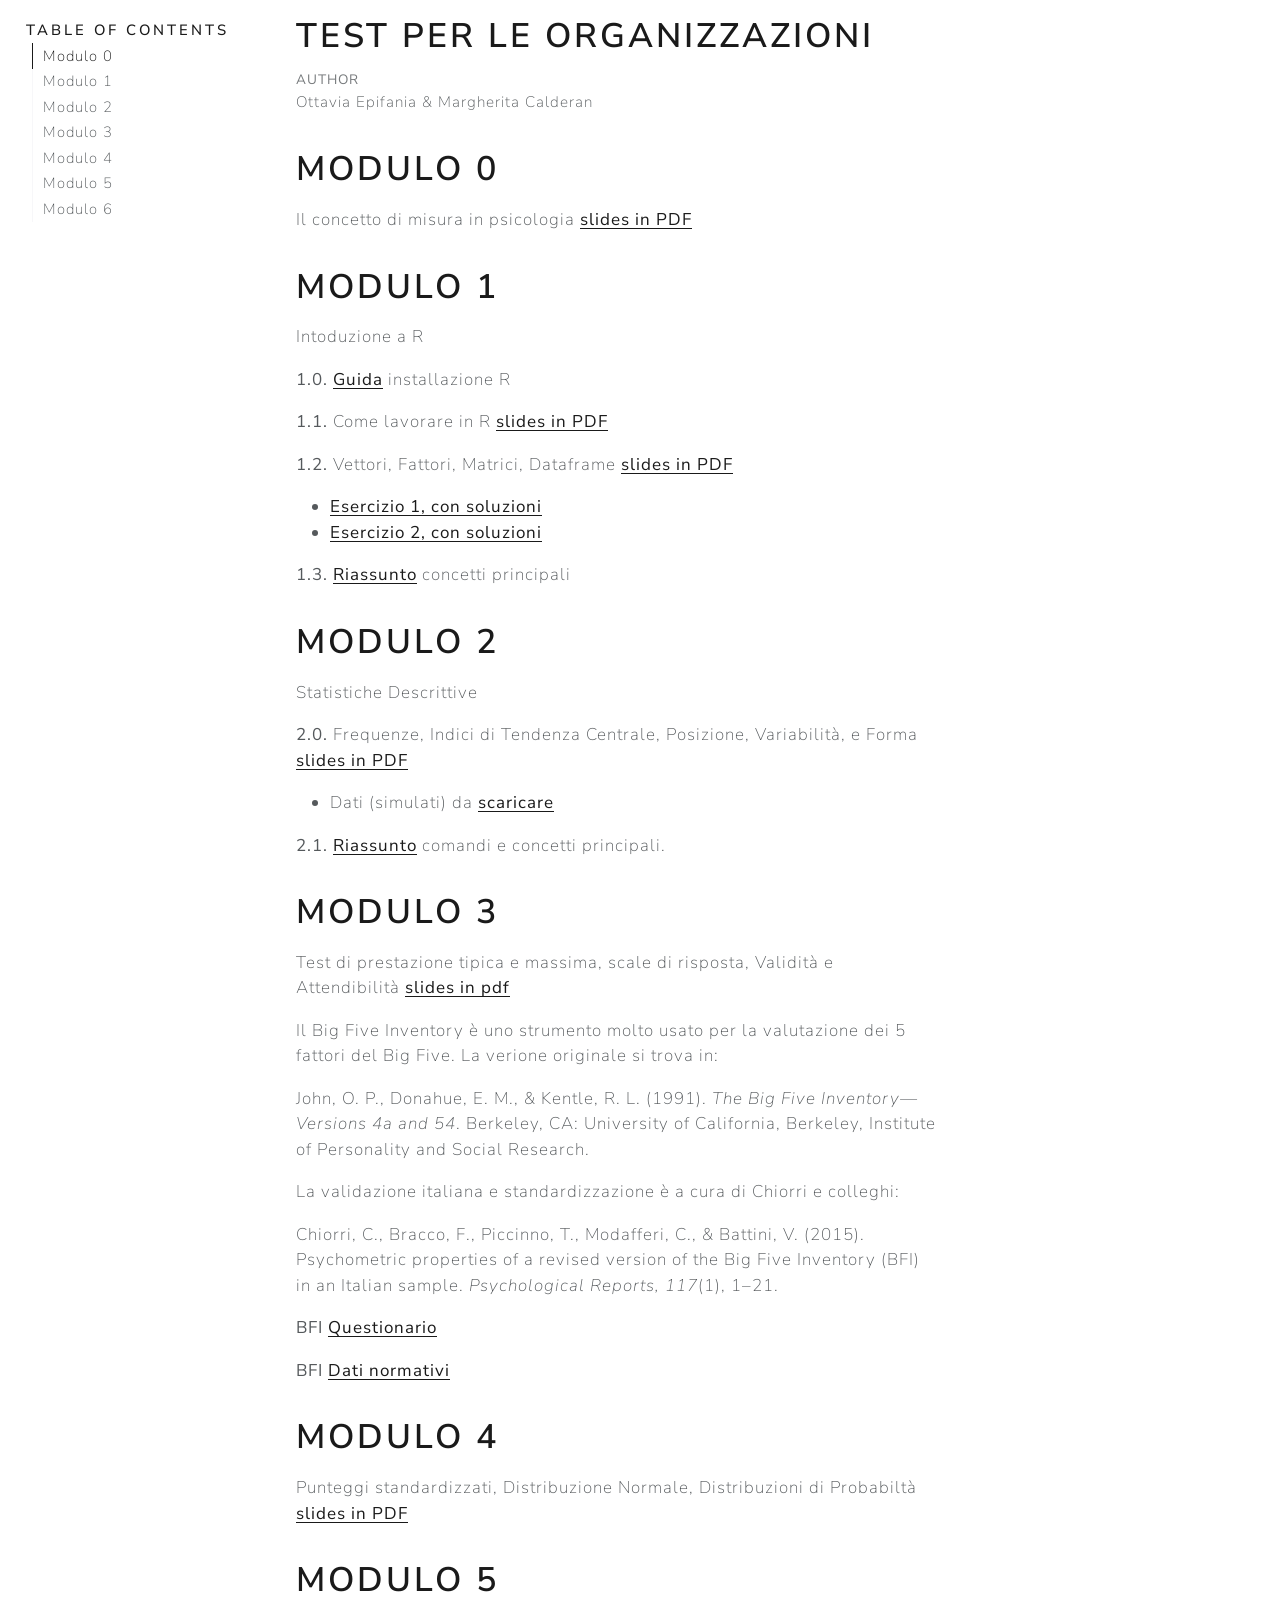
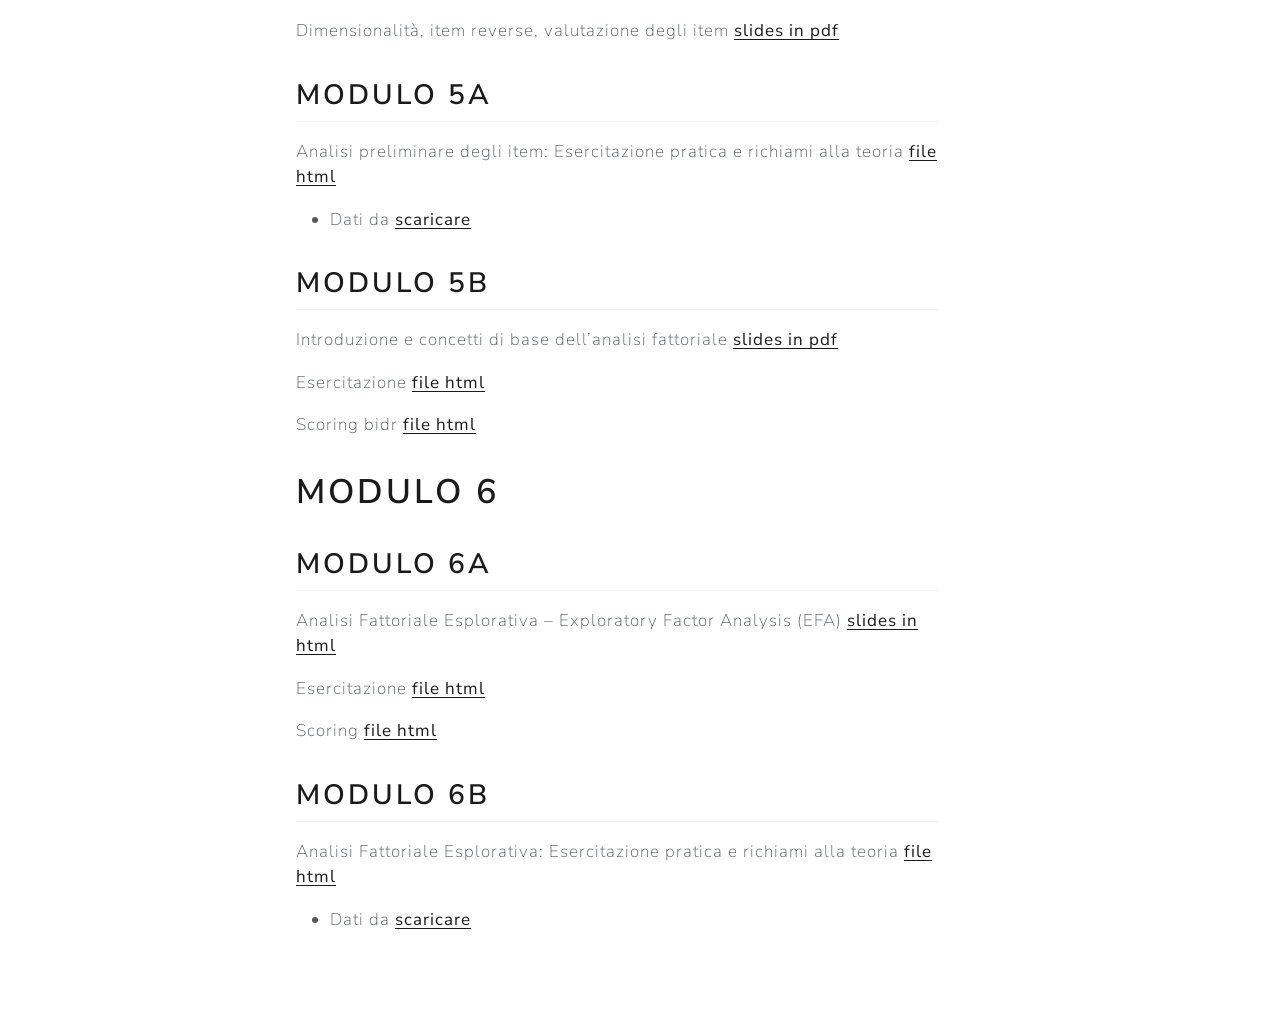
==== commit 91a3f4a8: "update link to data" ====
--- a/index.html
+++ b/index.html
@@ -17,2121 +17,24 @@
 div.hanging-indent{margin-left: 1.5em; text-indent: -1.5em;}
 ul.task-list{list-style: none;}
 ul.task-list li input[type="checkbox"] {
-width: 0.8em;
-margin: 0 0.8em 0.2em -1em;  vertical-align: middle;
+  width: 0.8em;
+  margin: 0 0.8em 0.2em -1em; /* quarto-specific, see https://github.com/quarto-dev/quarto-cli/issues/4556 */ 
+  vertical-align: middle;
 }
 </style>
 
 
-<script>/*!
- * clipboard.js v2.0.11
- * https://clipboardjs.com/
- *
- * Licensed MIT © Zeno Rocha
- */
-!function(t,e){"object"==typeof exports&&"object"==typeof module?module.exports=e():"function"==typeof define&&define.amd?define([],e):"object"==typeof exports?exports.ClipboardJS=e():t.ClipboardJS=e()}(this,function(){return n={686:function(t,e,n){"use strict";n.d(e,{default:function(){return b}});var e=n(279),i=n.n(e),e=n(370),u=n.n(e),e=n(817),r=n.n(e);function c(t){try{return document.execCommand(t)}catch(t){return}}var a=function(t){t=r()(t);return c("cut"),t};function o(t,e){var n,o,t=(n=t,o="rtl"===document.documentElement.getAttribute("dir"),(t=document.createElement("textarea")).style.fontSize="12pt",t.style.border="0",t.style.padding="0",t.style.margin="0",t.style.position="absolute",t.style[o?"right":"left"]="-9999px",o=window.pageYOffset||document.documentElement.scrollTop,t.style.top="".concat(o,"px"),t.setAttribute("readonly",""),t.value=n,t);return e.container.appendChild(t),e=r()(t),c("copy"),t.remove(),e}var f=function(t){var e=1<arguments.length&&void 0!==arguments[1]?arguments[1]:{container:document.body},n="";return"string"==typeof t?n=o(t,e):t instanceof HTMLInputElement&&!["text","search","url","tel","password"].includes(null==t?void 0:t.type)?n=o(t.value,e):(n=r()(t),c("copy")),n};function l(t){return(l="function"==typeof Symbol&&"symbol"==typeof Symbol.iterator?function(t){return typeof t}:function(t){return t&&"function"==typeof Symbol&&t.constructor===Symbol&&t!==Symbol.prototype?"symbol":typeof t})(t)}var s=function(){var t=0<arguments.length&&void 0!==arguments[0]?arguments[0]:{},e=t.action,n=void 0===e?"copy":e,o=t.container,e=t.target,t=t.text;if("copy"!==n&&"cut"!==n)throw new Error('Invalid "action" value, use either "copy" or "cut"');if(void 0!==e){if(!e||"object"!==l(e)||1!==e.nodeType)throw new Error('Invalid "target" value, use a valid Element');if("copy"===n&&e.hasAttribute("disabled"))throw new Error('Invalid "target" attribute. Please use "readonly" instead of "disabled" attribute');if("cut"===n&&(e.hasAttribute("readonly")||e.hasAttribute("disabled")))throw new Error('Invalid "target" attribute. You can\'t cut text from elements with "readonly" or "disabled" attributes')}return t?f(t,{container:o}):e?"cut"===n?a(e):f(e,{container:o}):void 0};function p(t){return(p="function"==typeof Symbol&&"symbol"==typeof Symbol.iterator?function(t){return typeof t}:function(t){return t&&"function"==typeof Symbol&&t.constructor===Symbol&&t!==Symbol.prototype?"symbol":typeof t})(t)}function d(t,e){for(var n=0;n<e.length;n++){var o=e[n];o.enumerable=o.enumerable||!1,o.configurable=!0,"value"in o&&(o.writable=!0),Object.defineProperty(t,o.key,o)}}function y(t,e){return(y=Object.setPrototypeOf||function(t,e){return t.__proto__=e,t})(t,e)}function h(n){var o=function(){if("undefined"==typeof Reflect||!Reflect.construct)return!1;if(Reflect.construct.sham)return!1;if("function"==typeof Proxy)return!0;try{return Date.prototype.toString.call(Reflect.construct(Date,[],function(){})),!0}catch(t){return!1}}();return function(){var t,e=v(n);return t=o?(t=v(this).constructor,Reflect.construct(e,arguments,t)):e.apply(this,arguments),e=this,!(t=t)||"object"!==p(t)&&"function"!=typeof t?function(t){if(void 0!==t)return t;throw new ReferenceError("this hasn't been initialised - super() hasn't been called")}(e):t}}function v(t){return(v=Object.setPrototypeOf?Object.getPrototypeOf:function(t){return t.__proto__||Object.getPrototypeOf(t)})(t)}function m(t,e){t="data-clipboard-".concat(t);if(e.hasAttribute(t))return e.getAttribute(t)}var b=function(){!function(t,e){if("function"!=typeof e&&null!==e)throw new TypeError("Super expression must either be null or a function");t.prototype=Object.create(e&&e.prototype,{constructor:{value:t,writable:!0,configurable:!0}}),e&&y(t,e)}(r,i());var t,e,n,o=h(r);function r(t,e){var n;return function(t){if(!(t instanceof r))throw new TypeError("Cannot call a class as a function")}(this),(n=o.call(this)).resolveOptions(e),n.listenClick(t),n}return t=r,n=[{key:"copy",value:function(t){var e=1<arguments.length&&void 0!==arguments[1]?arguments[1]:{container:document.body};return f(t,e)}},{key:"cut",value:function(t){return a(t)}},{key:"isSupported",value:function(){var t=0<arguments.length&&void 0!==arguments[0]?arguments[0]:["copy","cut"],t="string"==typeof t?[t]:t,e=!!document.queryCommandSupported;return t.forEach(function(t){e=e&&!!document.queryCommandSupported(t)}),e}}],(e=[{key:"resolveOptions",value:function(){var t=0<arguments.length&&void 0!==arguments[0]?arguments[0]:{};this.action="function"==typeof t.action?t.action:this.defaultAction,this.target="function"==typeof t.target?t.target:this.defaultTarget,this.text="function"==typeof t.text?t.text:this.defaultText,this.container="object"===p(t.container)?t.container:document.body}},{key:"listenClick",value:function(t){var e=this;this.listener=u()(t,"click",function(t){return e.onClick(t)})}},{key:"onClick",value:function(t){var e=t.delegateTarget||t.currentTarget,n=this.action(e)||"copy",t=s({action:n,container:this.container,target:this.target(e),text:this.text(e)});this.emit(t?"success":"error",{action:n,text:t,trigger:e,clearSelection:function(){e&&e.focus(),window.getSelection().removeAllRanges()}})}},{key:"defaultAction",value:function(t){return m("action",t)}},{key:"defaultTarget",value:function(t){t=m("target",t);if(t)return document.querySelector(t)}},{key:"defaultText",value:function(t){return m("text",t)}},{key:"destroy",value:function(){this.listener.destroy()}}])&&d(t.prototype,e),n&&d(t,n),r}()},828:function(t){var e;"undefined"==typeof Element||Element.prototype.matches||((e=Element.prototype).matches=e.matchesSelector||e.mozMatchesSelector||e.msMatchesSelector||e.oMatchesSelector||e.webkitMatchesSelector),t.exports=function(t,e){for(;t&&9!==t.nodeType;){if("function"==typeof t.matches&&t.matches(e))return t;t=t.parentNode}}},438:function(t,e,n){var u=n(828);function i(t,e,n,o,r){var i=function(e,n,t,o){return function(t){t.delegateTarget=u(t.target,n),t.delegateTarget&&o.call(e,t)}}.apply(this,arguments);return t.addEventListener(n,i,r),{destroy:function(){t.removeEventListener(n,i,r)}}}t.exports=function(t,e,n,o,r){return"function"==typeof t.addEventListener?i.apply(null,arguments):"function"==typeof n?i.bind(null,document).apply(null,arguments):("string"==typeof t&&(t=document.querySelectorAll(t)),Array.prototype.map.call(t,function(t){return i(t,e,n,o,r)}))}},879:function(t,n){n.node=function(t){return void 0!==t&&t instanceof HTMLElement&&1===t.nodeType},n.nodeList=function(t){var e=Object.prototype.toString.call(t);return void 0!==t&&("[object NodeList]"===e||"[object HTMLCollection]"===e)&&"length"in t&&(0===t.length||n.node(t[0]))},n.string=function(t){return"string"==typeof t||t instanceof String},n.fn=function(t){return"[object Function]"===Object.prototype.toString.call(t)}},370:function(t,e,n){var f=n(879),l=n(438);t.exports=function(t,e,n){if(!t&&!e&&!n)throw new Error("Missing required arguments");if(!f.string(e))throw new TypeError("Second argument must be a String");if(!f.fn(n))throw new TypeError("Third argument must be a Function");if(f.node(t))return c=e,a=n,(u=t).addEventListener(c,a),{destroy:function(){u.removeEventListener(c,a)}};if(f.nodeList(t))return o=t,r=e,i=n,Array.prototype.forEach.call(o,function(t){t.addEventListener(r,i)}),{destroy:function(){Array.prototype.forEach.call(o,function(t){t.removeEventListener(r,i)})}};if(f.string(t))return t=t,e=e,n=n,l(document.body,t,e,n);throw new TypeError("First argument must be a String, HTMLElement, HTMLCollection, or NodeList");var o,r,i,u,c,a}},817:function(t){t.exports=function(t){var e,n="SELECT"===t.nodeName?(t.focus(),t.value):"INPUT"===t.nodeName||"TEXTAREA"===t.nodeName?((e=t.hasAttribute("readonly"))||t.setAttribute("readonly",""),t.select(),t.setSelectionRange(0,t.value.length),e||t.removeAttribute("readonly"),t.value):(t.hasAttribute("contenteditable")&&t.focus(),n=window.getSelection(),(e=document.createRange()).selectNodeContents(t),n.removeAllRanges(),n.addRange(e),n.toString());return n}},279:function(t){function e(){}e.prototype={on:function(t,e,n){var o=this.e||(this.e={});return(o[t]||(o[t]=[])).push({fn:e,ctx:n}),this},once:function(t,e,n){var o=this;function r(){o.off(t,r),e.apply(n,arguments)}return r._=e,this.on(t,r,n)},emit:function(t){for(var e=[].slice.call(arguments,1),n=((this.e||(this.e={}))[t]||[]).slice(),o=0,r=n.length;o<r;o++)n[o].fn.apply(n[o].ctx,e);return this},off:function(t,e){var n=this.e||(this.e={}),o=n[t],r=[];if(o&&e)for(var i=0,u=o.length;i<u;i++)o[i].fn!==e&&o[i].fn._!==e&&r.push(o[i]);return r.length?n[t]=r:delete n[t],this}},t.exports=e,t.exports.TinyEmitter=e}},r={},o.n=function(t){var e=t&&t.__esModule?function(){return t.default}:function(){return t};return o.d(e,{a:e}),e},o.d=function(t,e){for(var n in e)o.o(e,n)&&!o.o(t,n)&&Object.defineProperty(t,n,{enumerable:!0,get:e[n]})},o.o=function(t,e){return Object.prototype.hasOwnProperty.call(t,e)},o(686).default;function o(t){if(r[t])return r[t].exports;var e=r[t]={exports:{}};return n[t](e,e.exports,o),e.exports}var n,r});</script>
-<script src="[data-uri]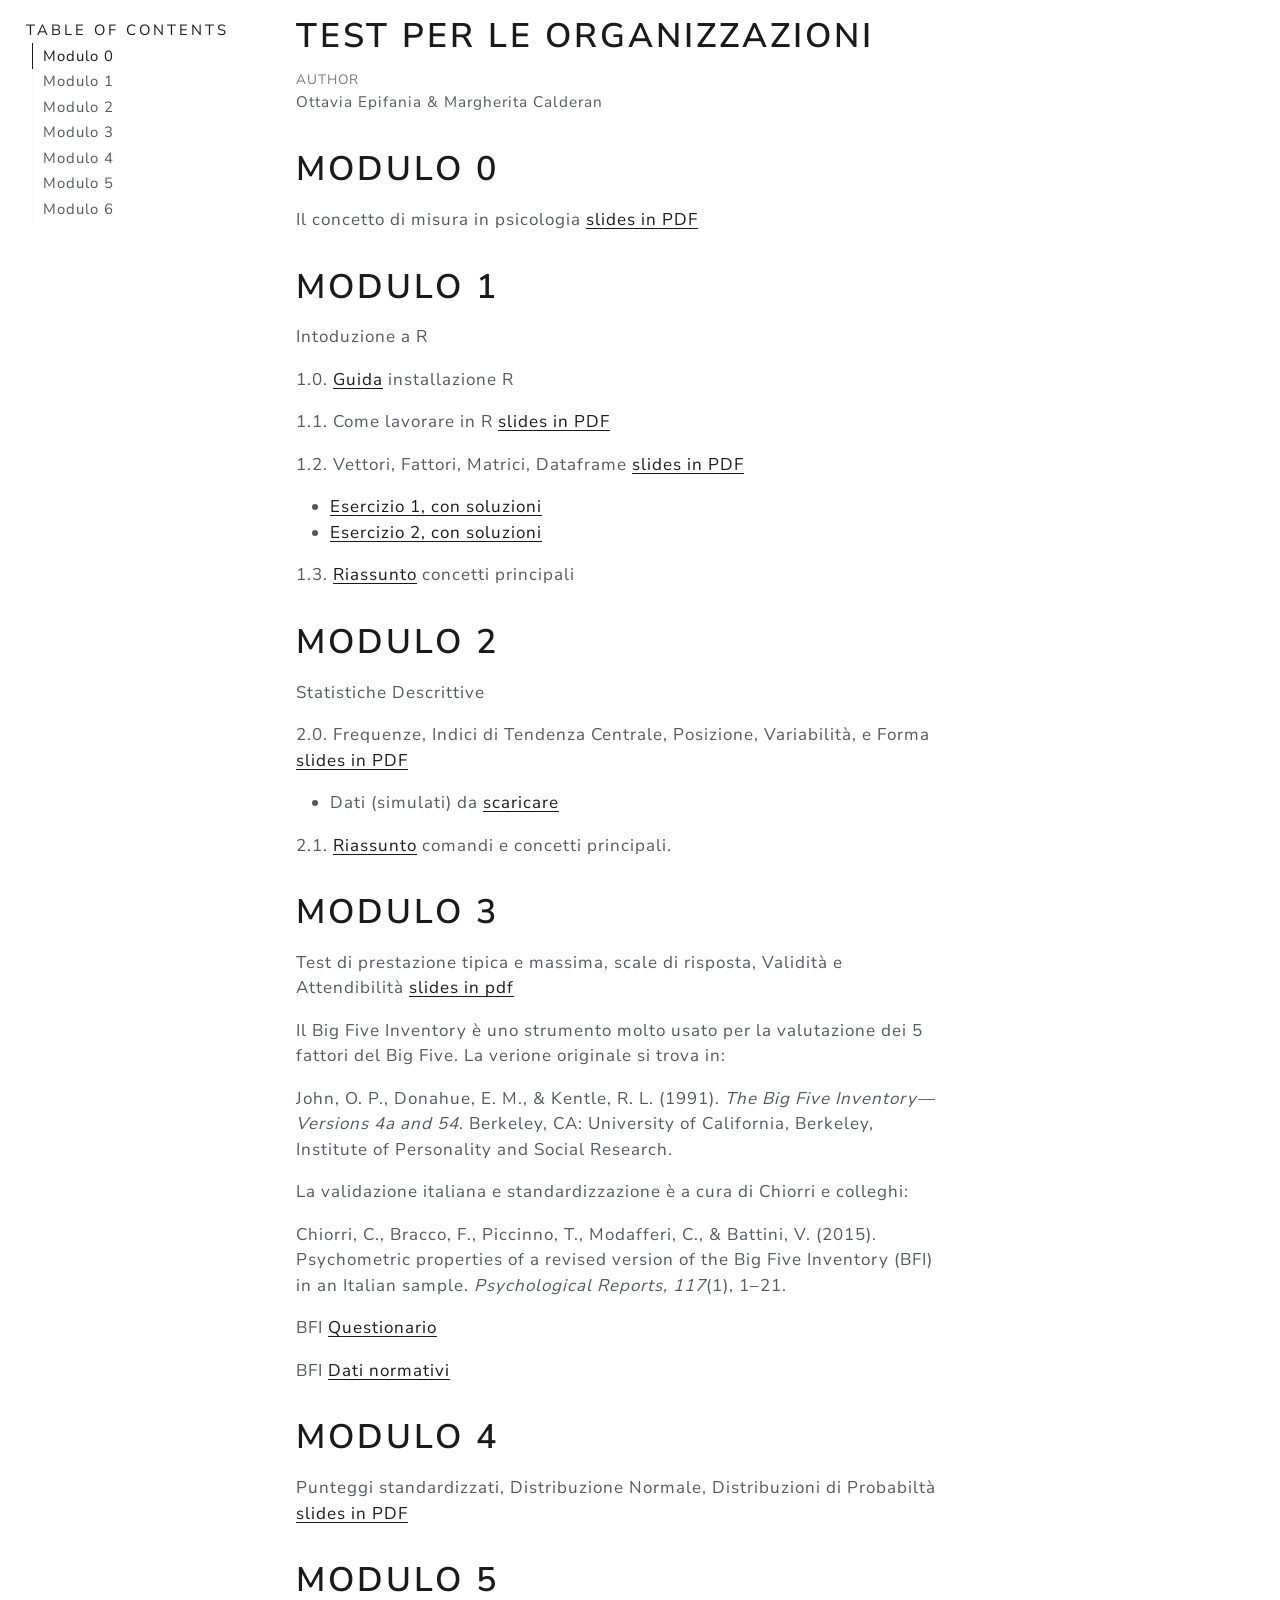
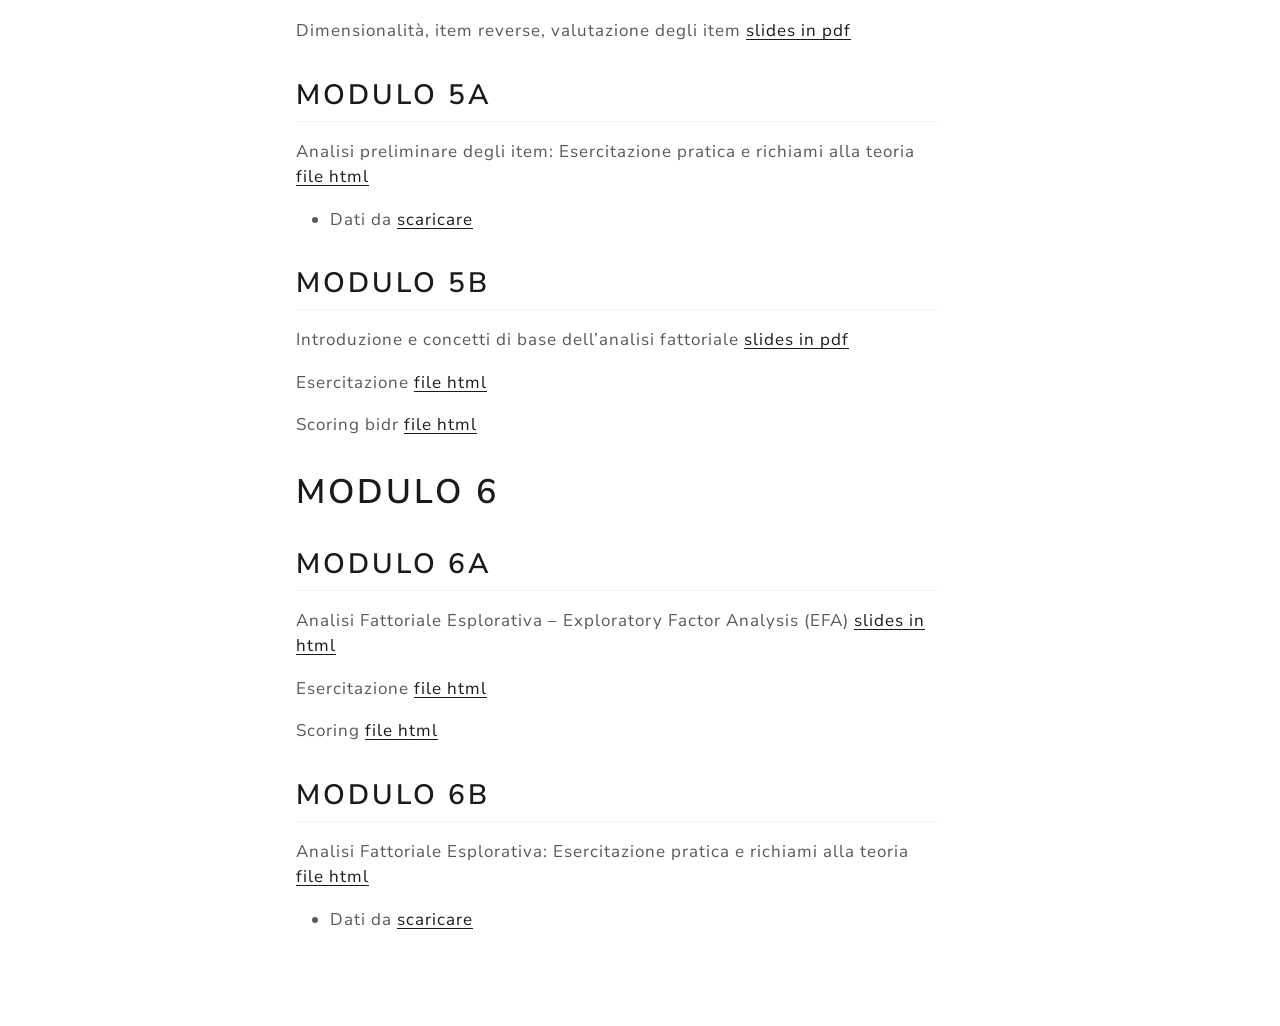
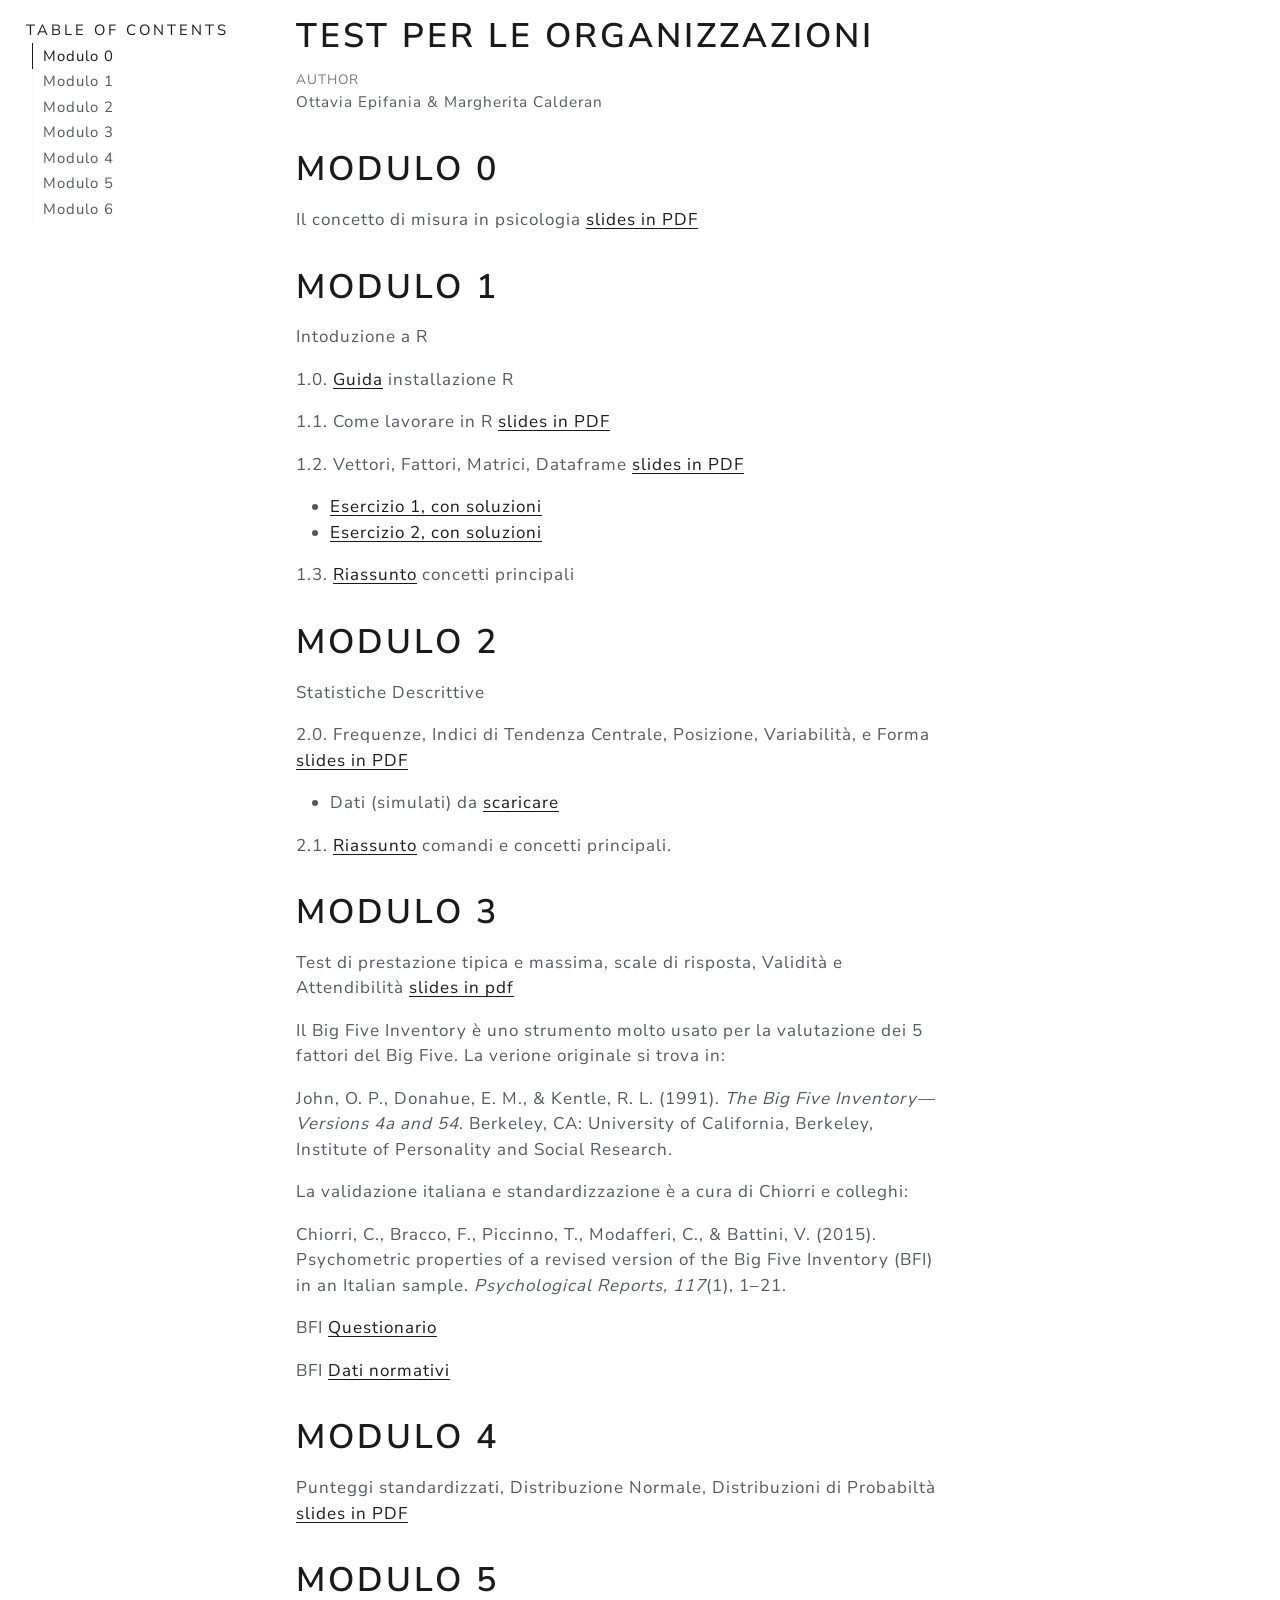
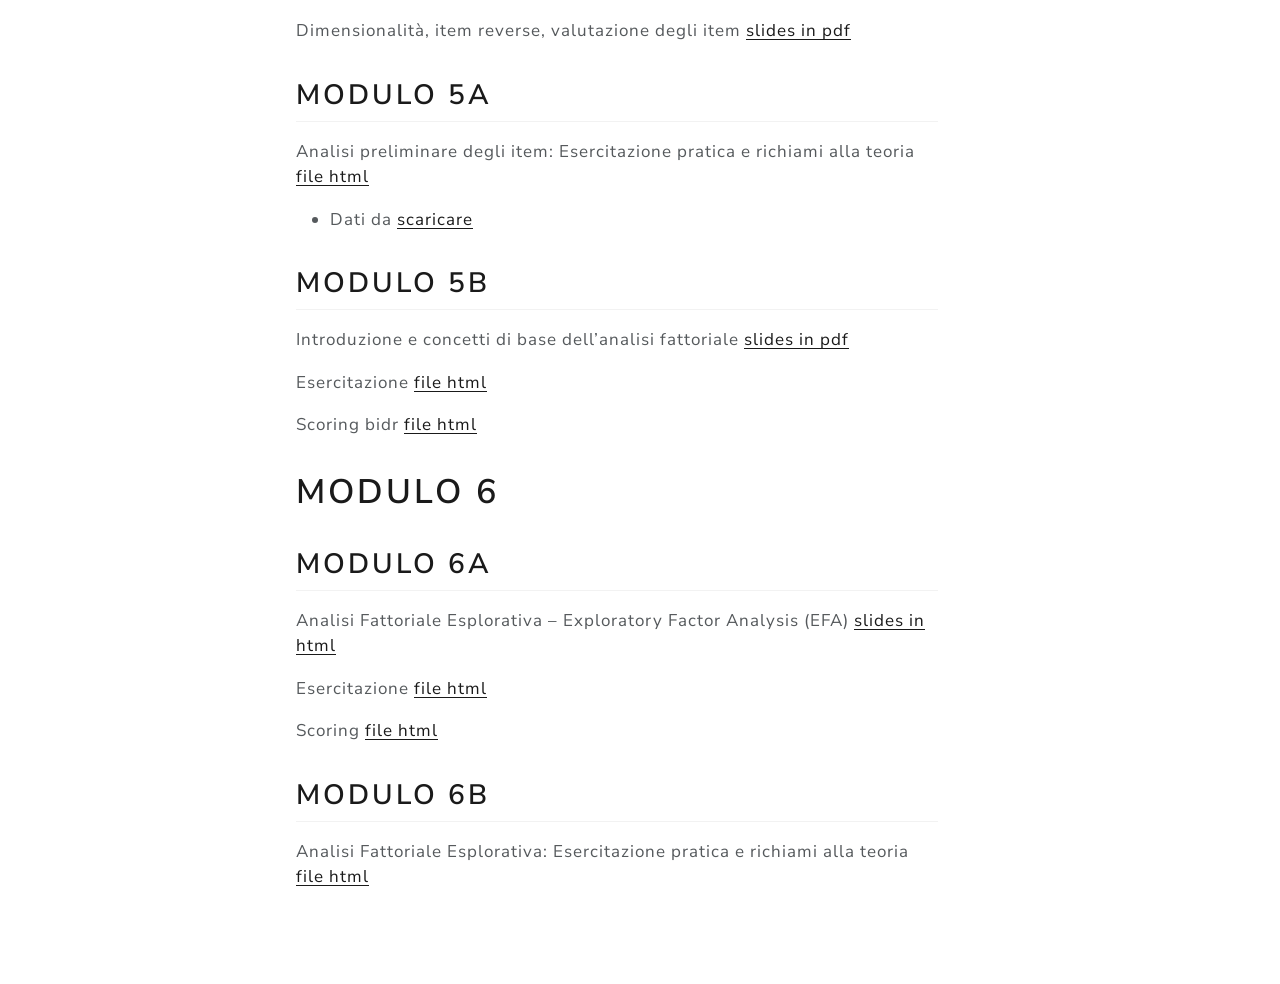
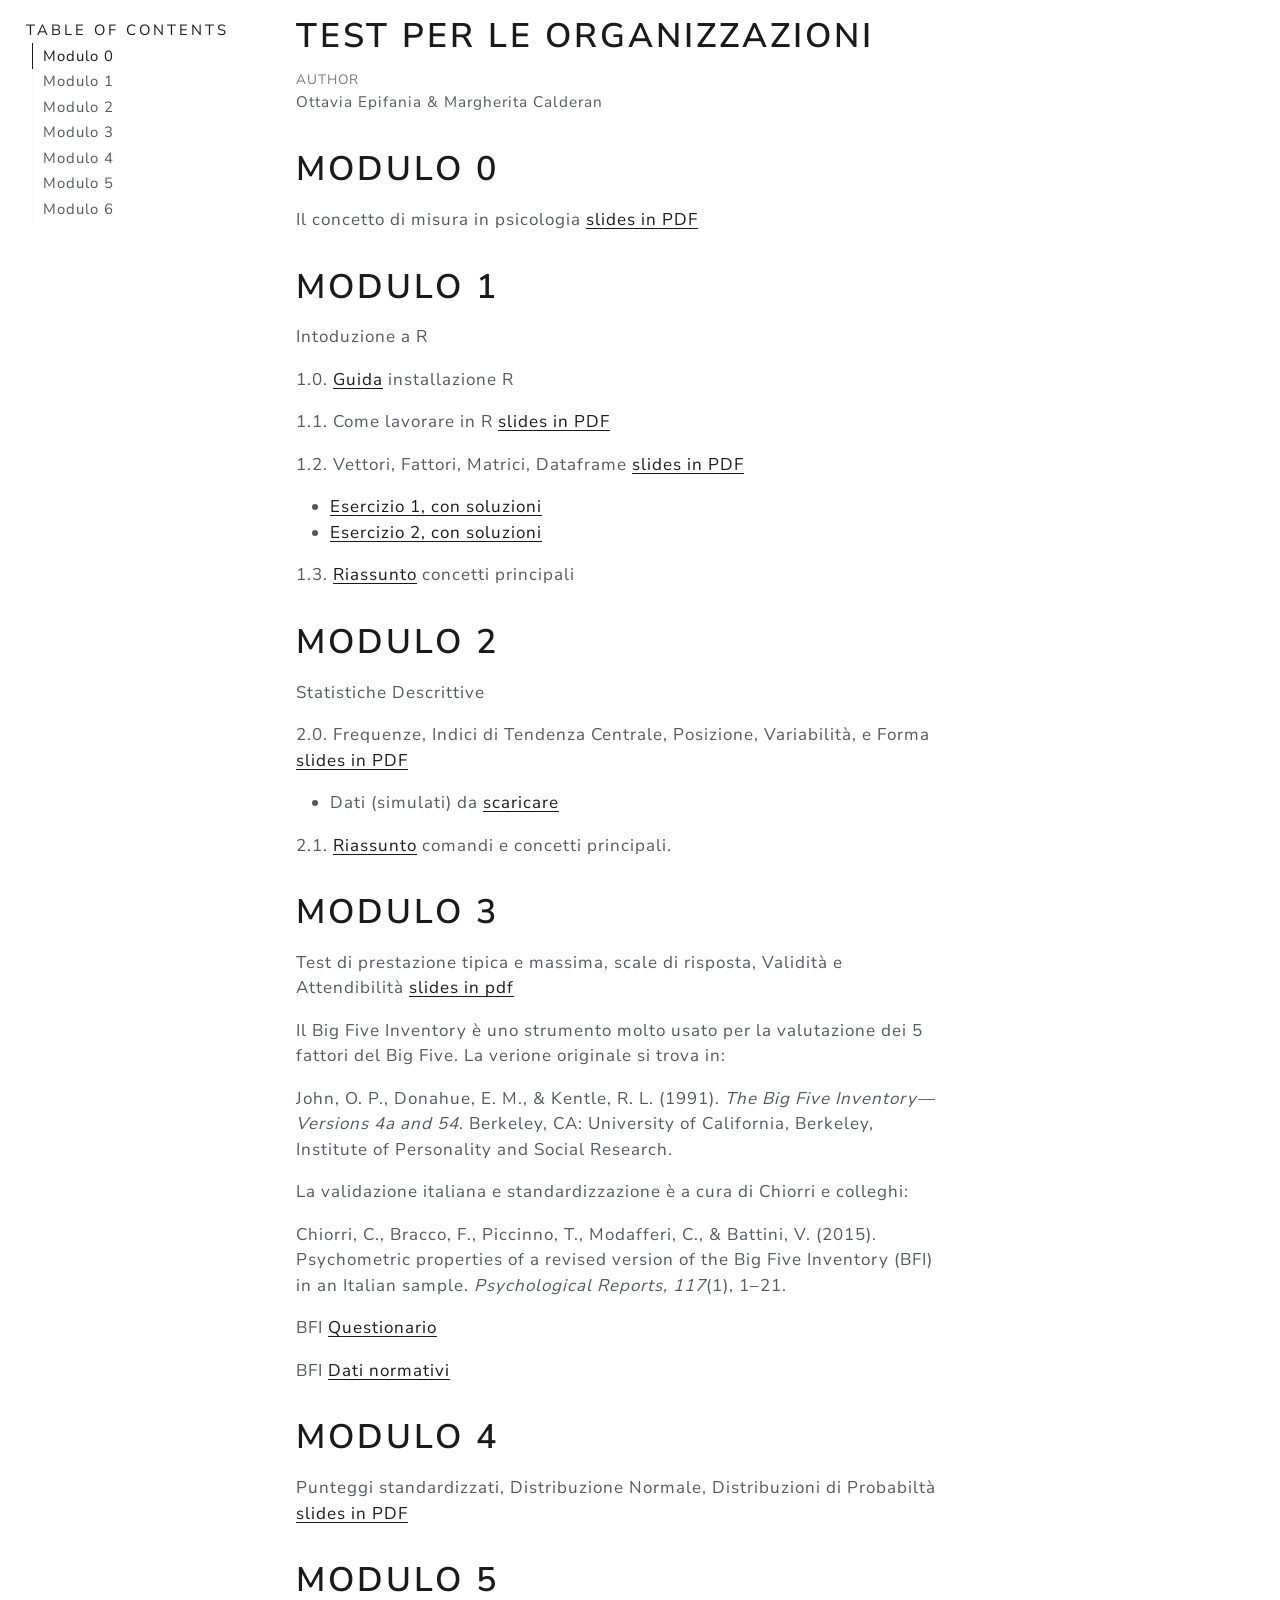
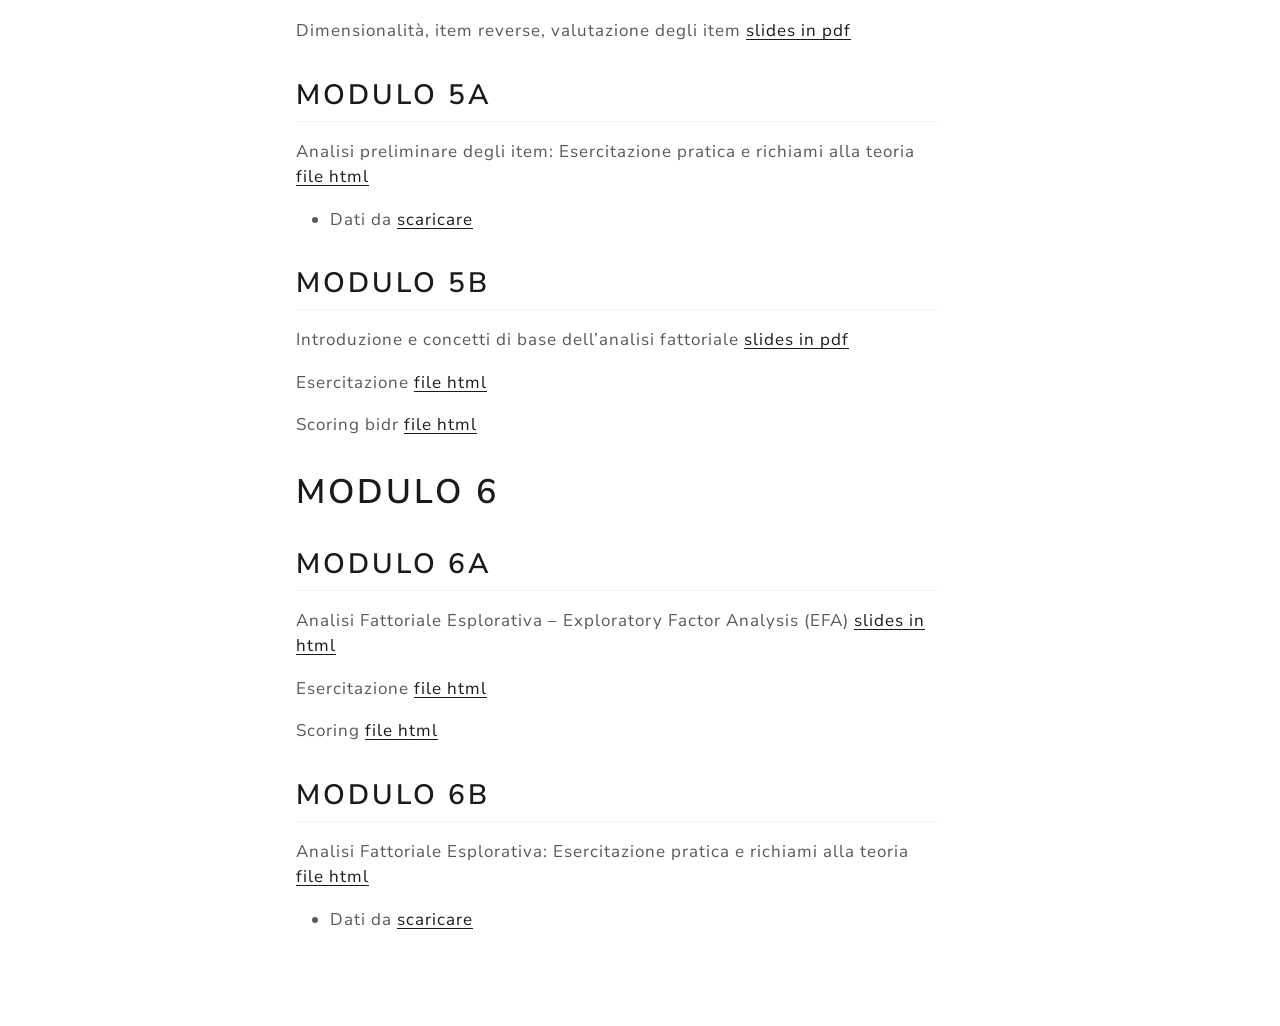
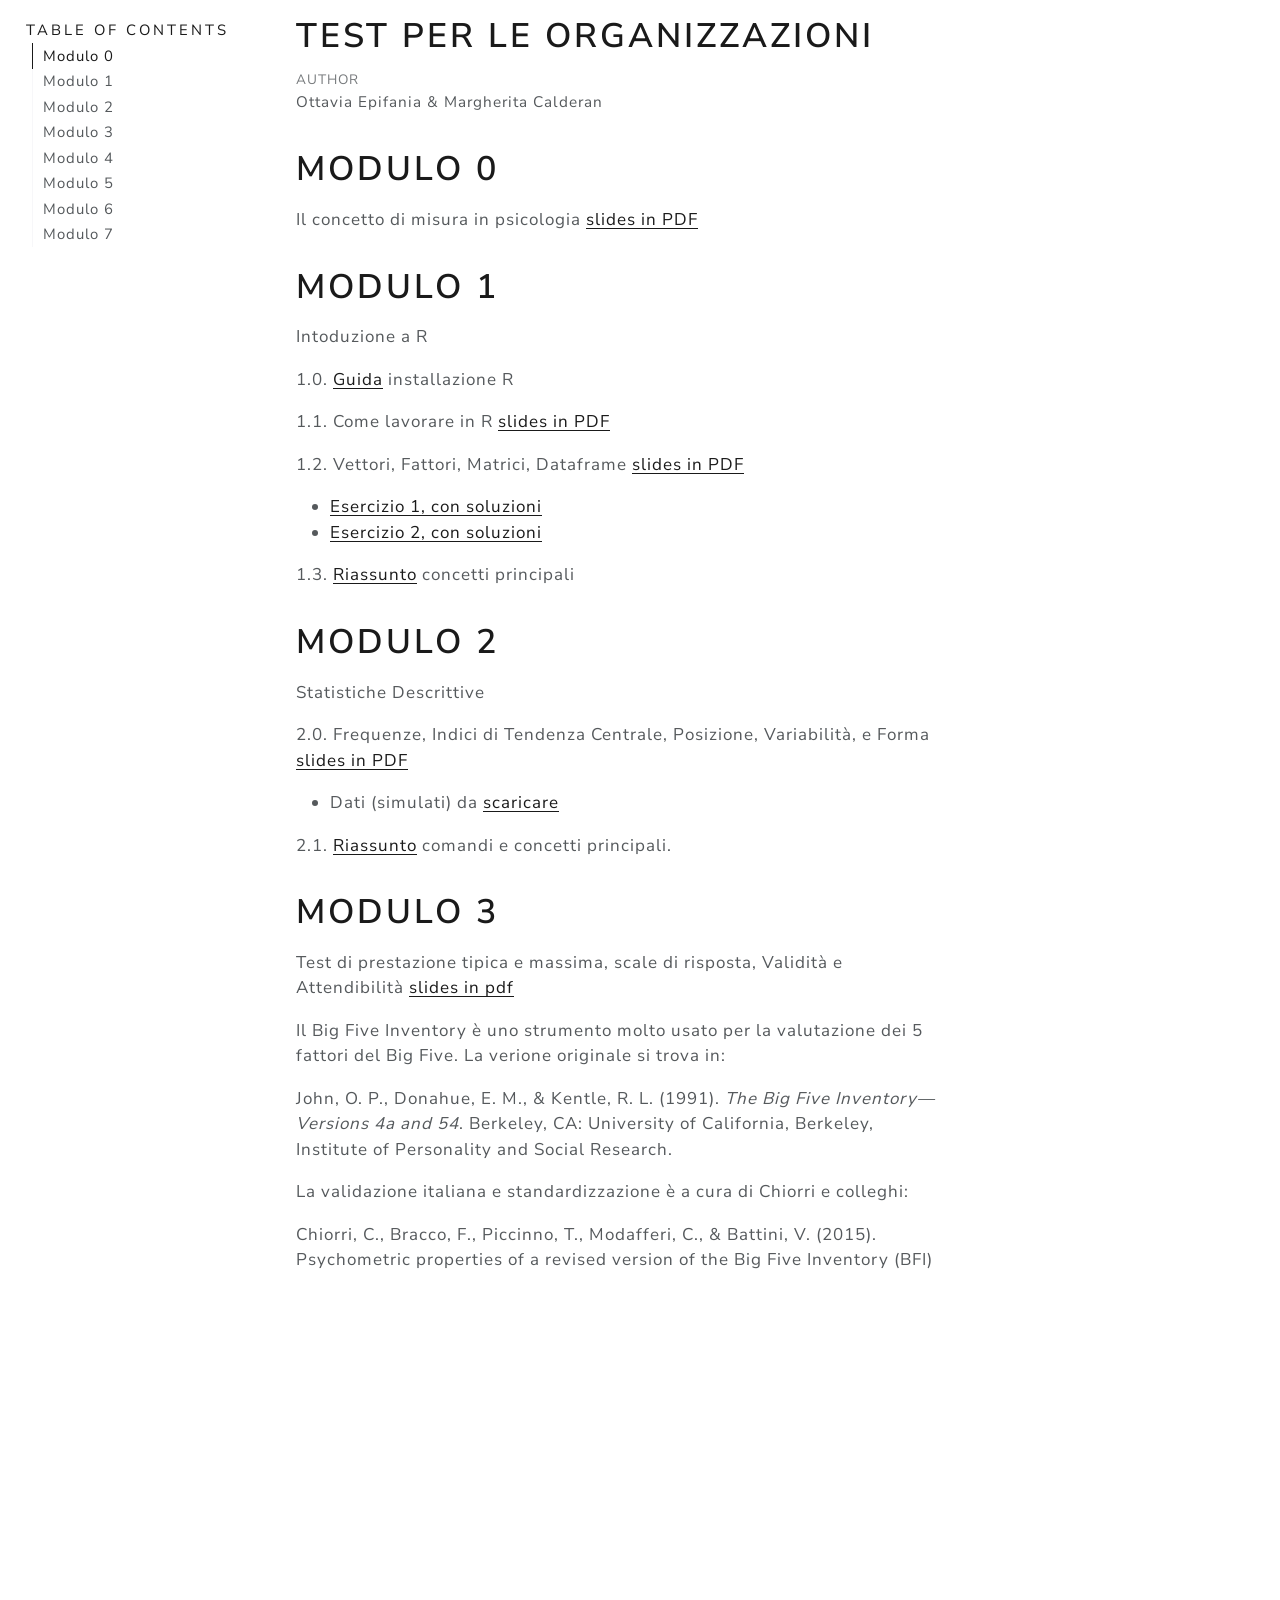
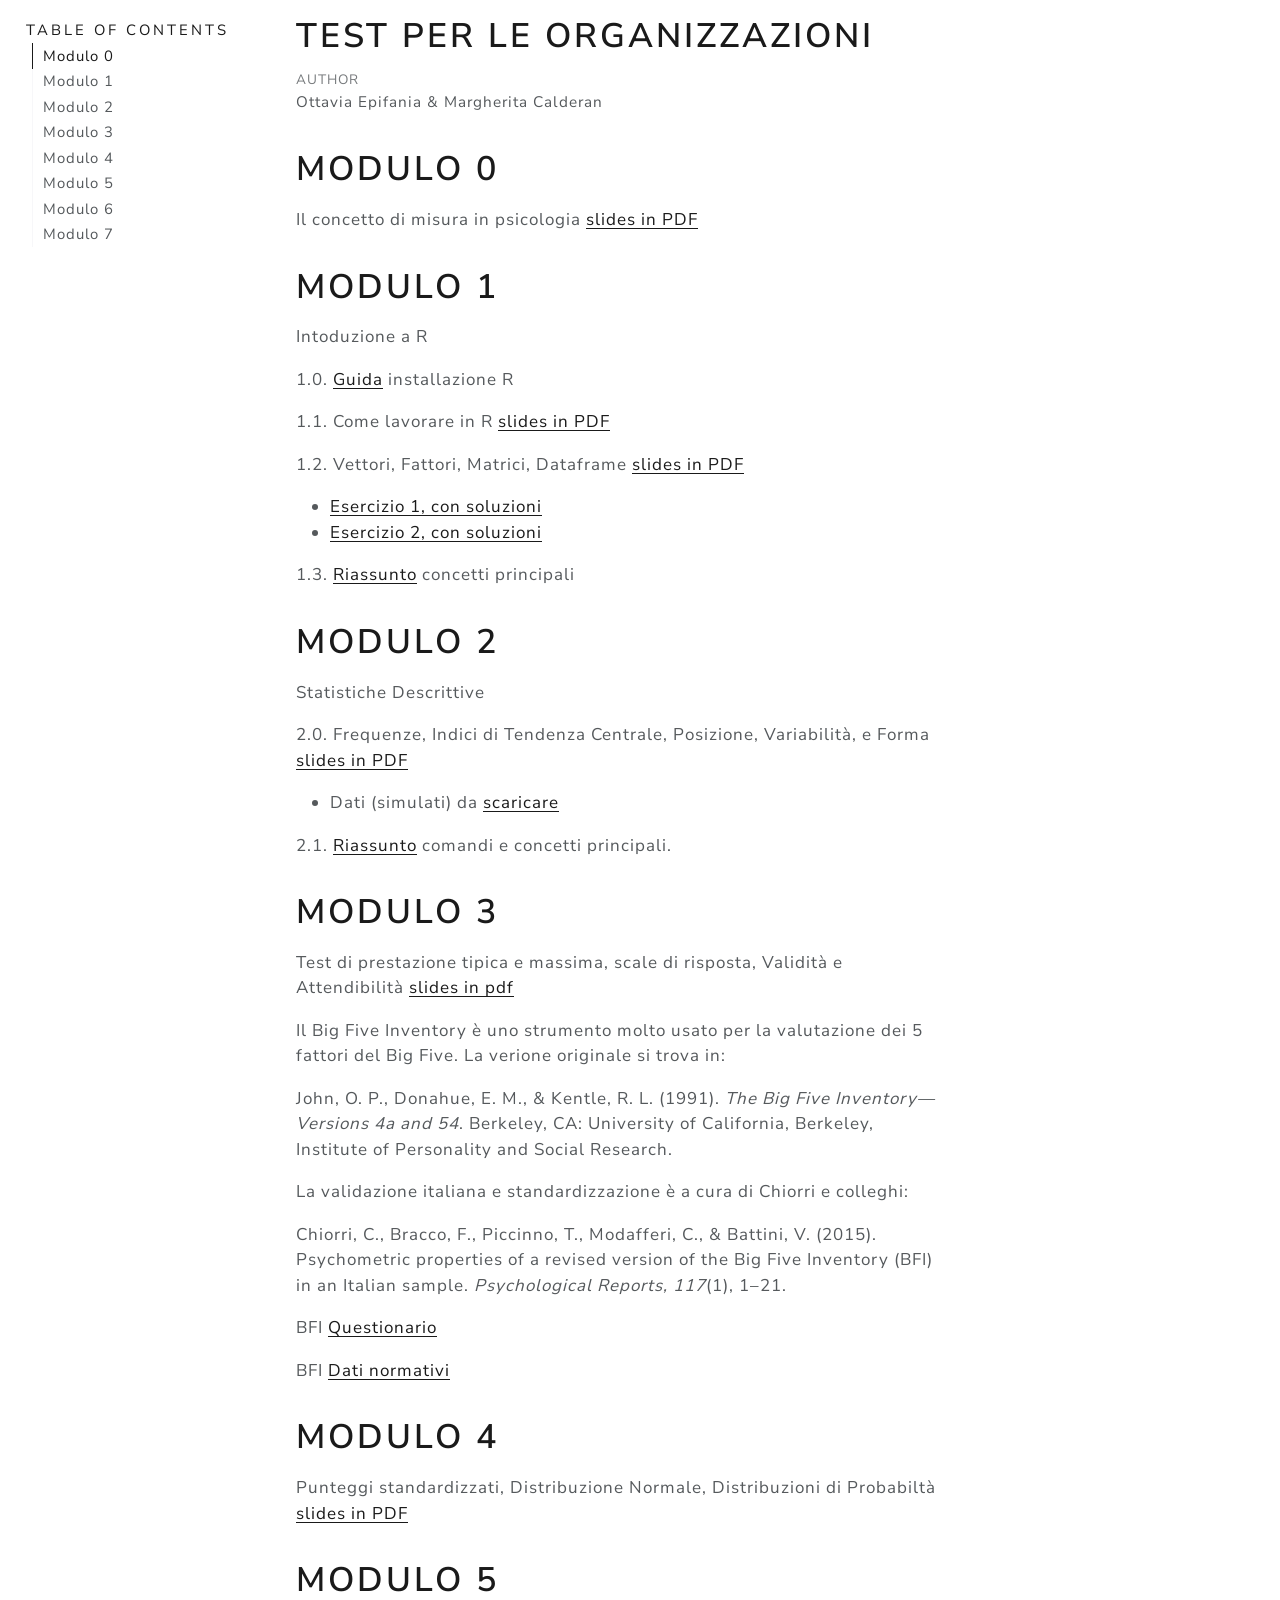
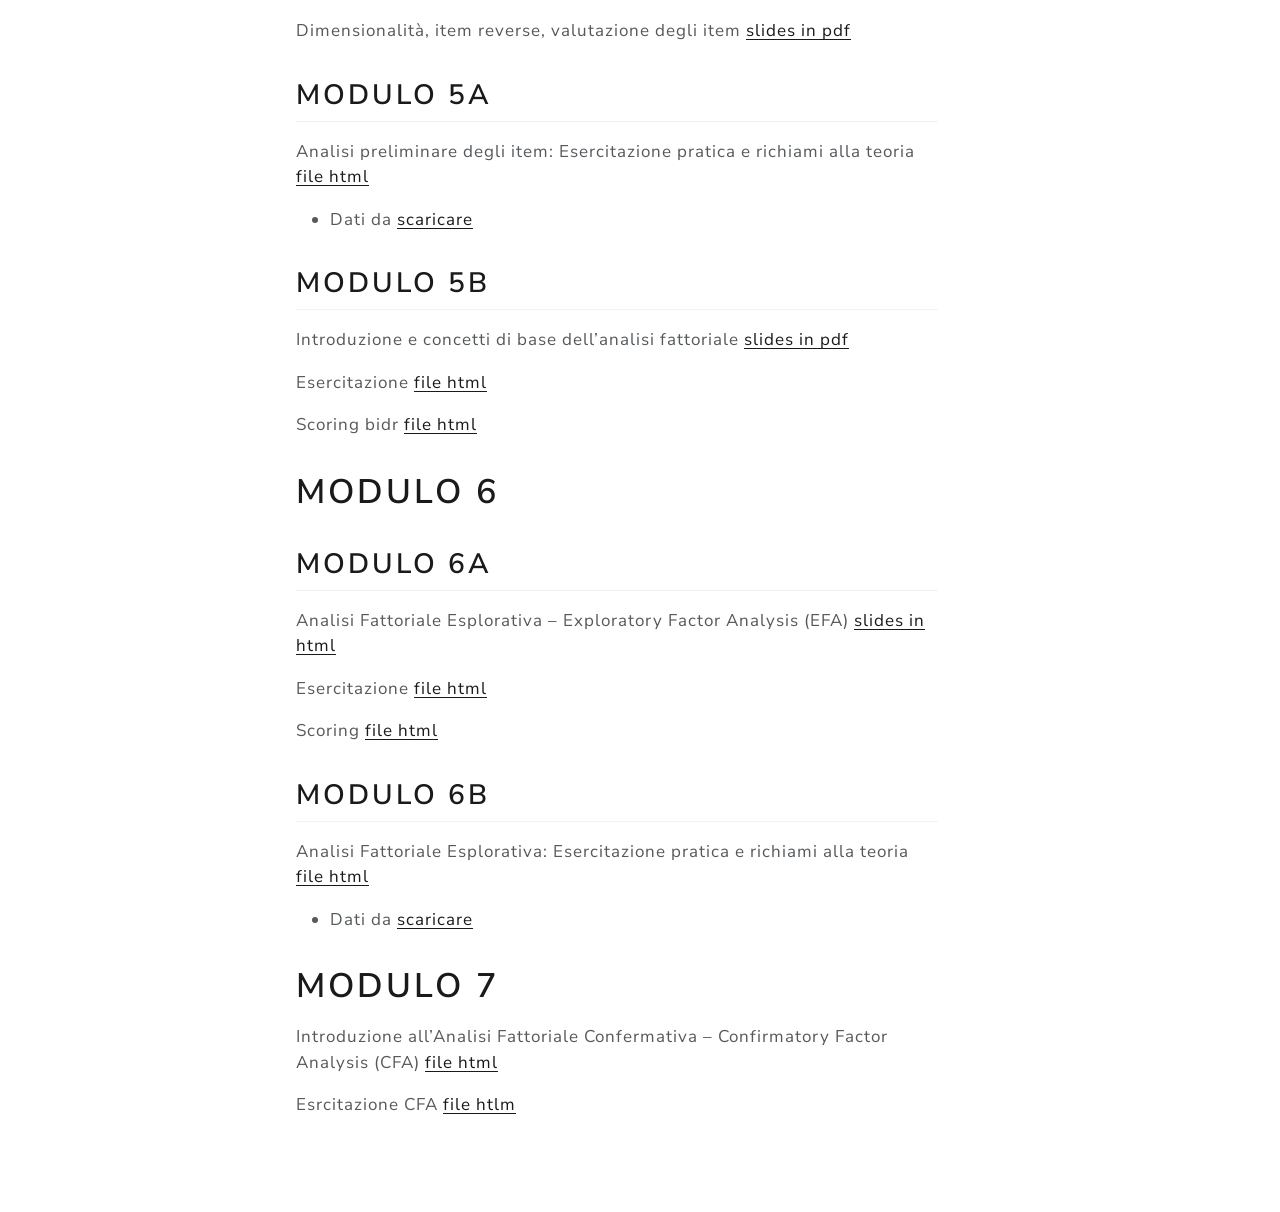
